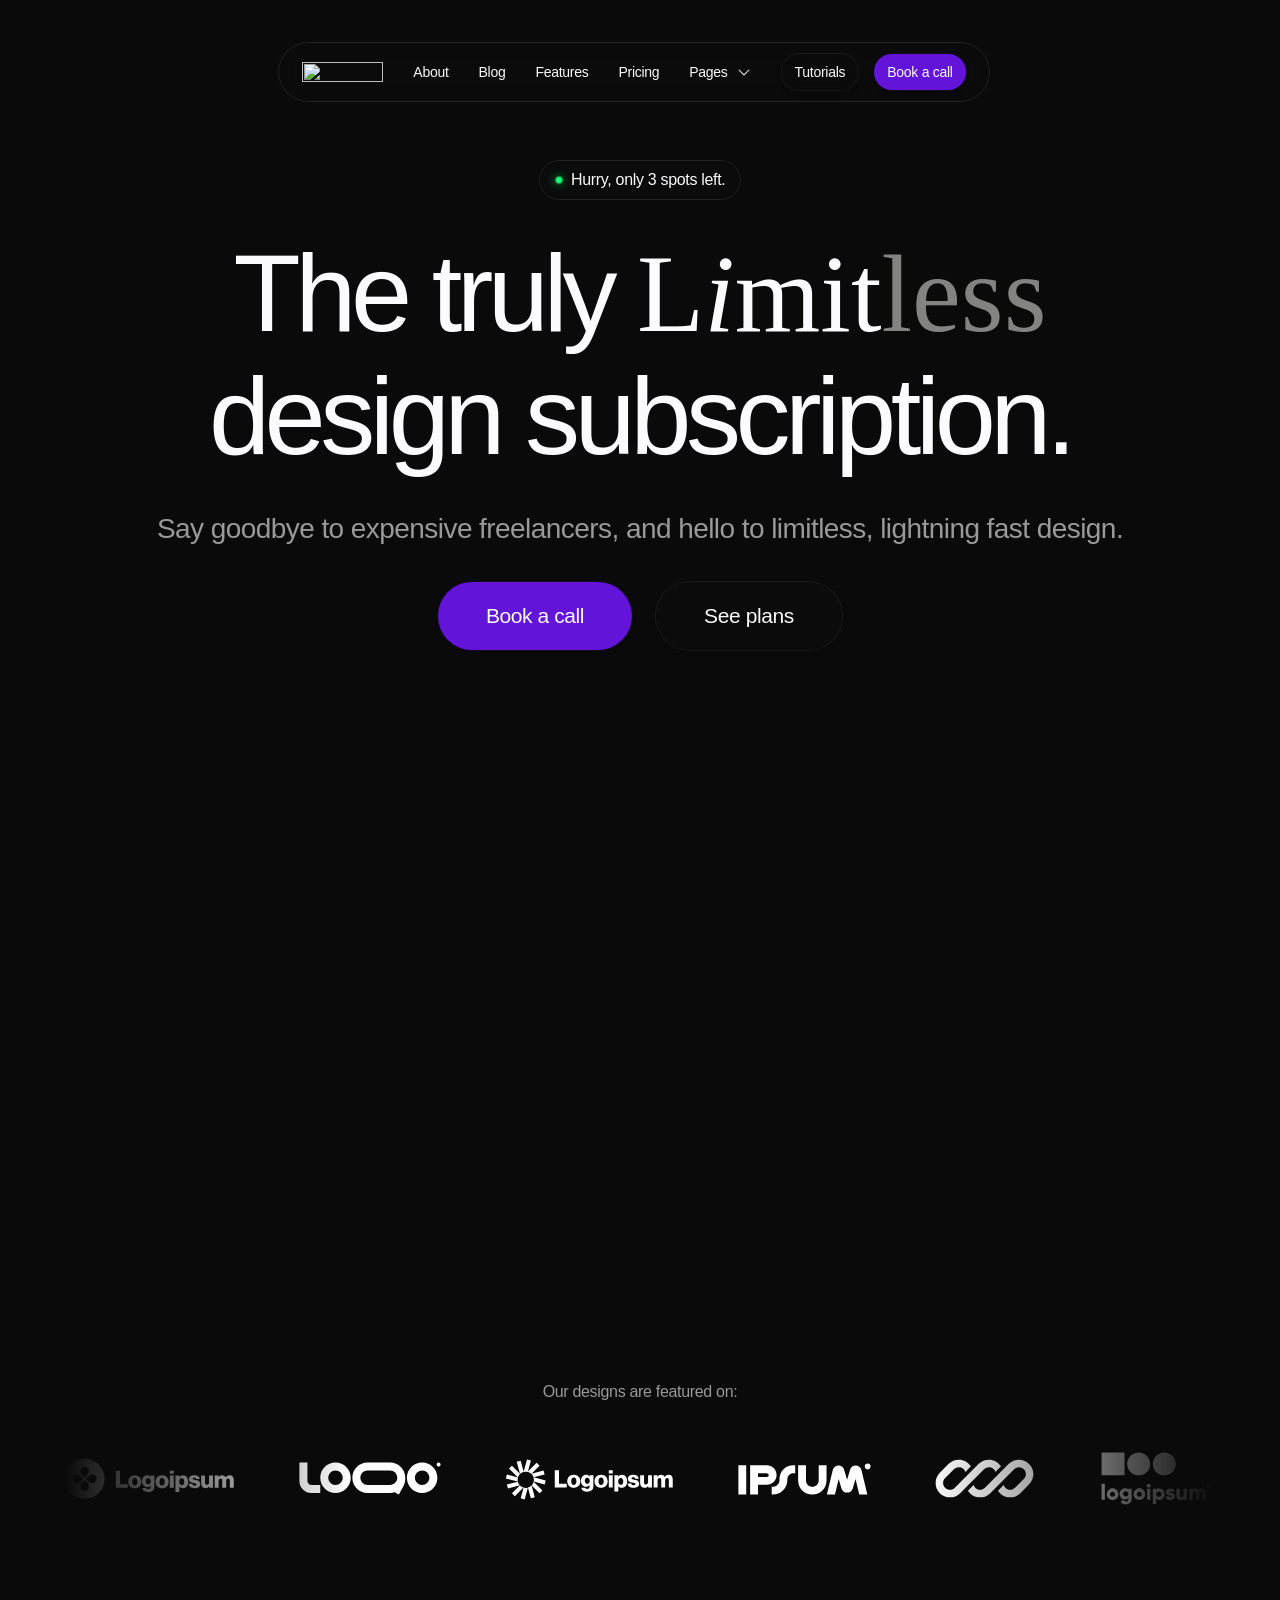
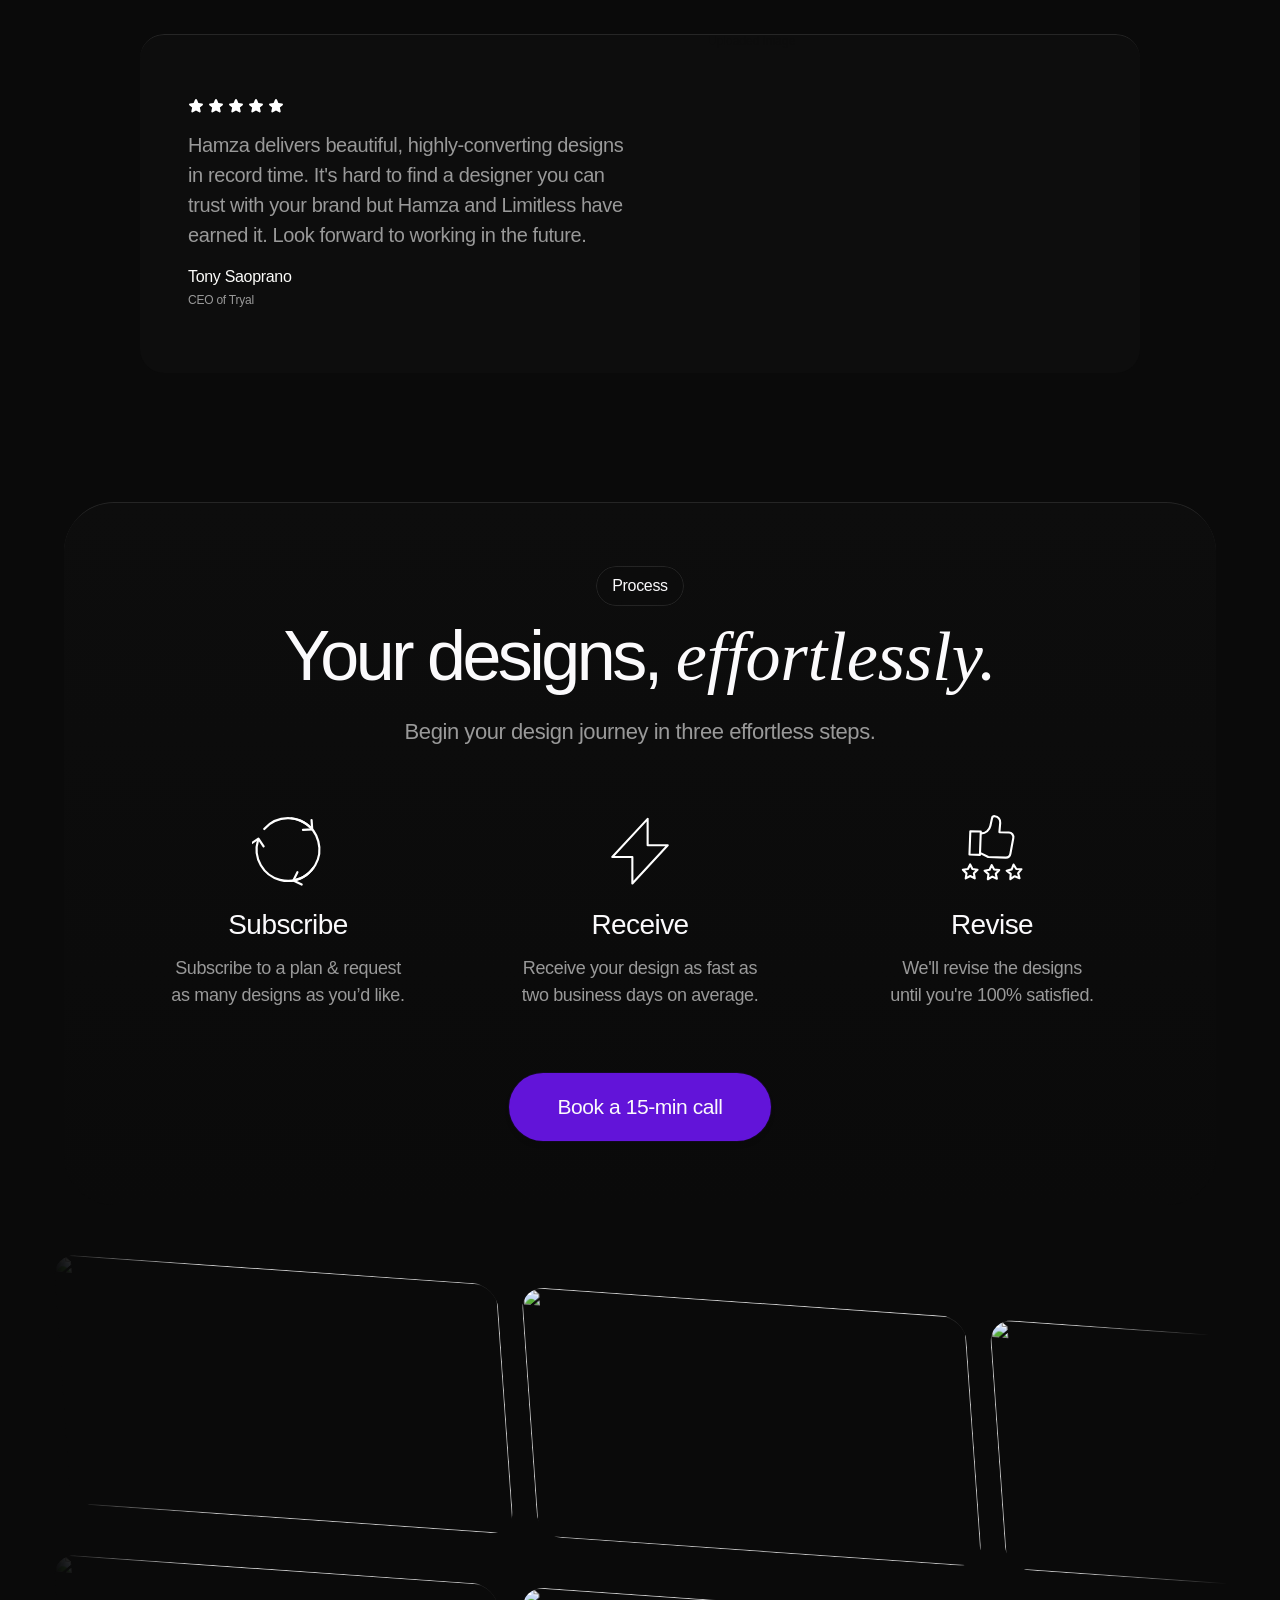
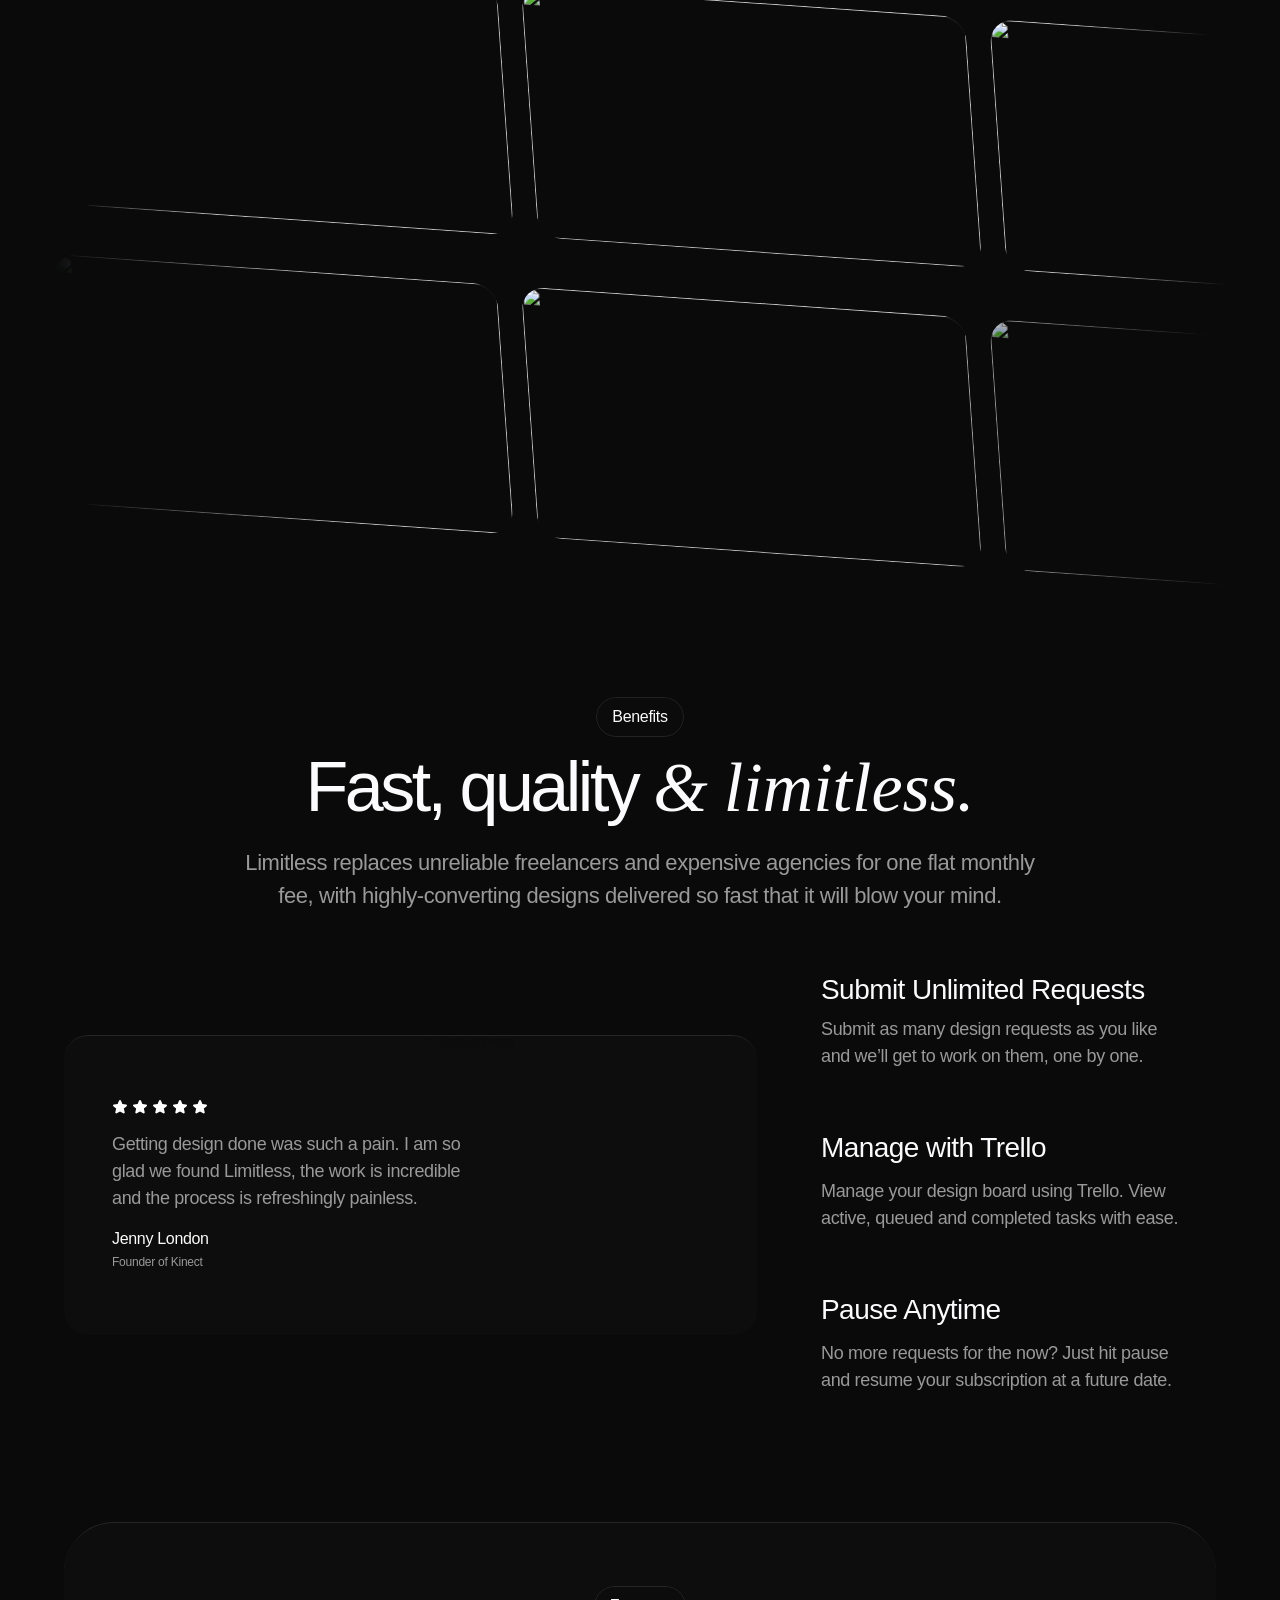
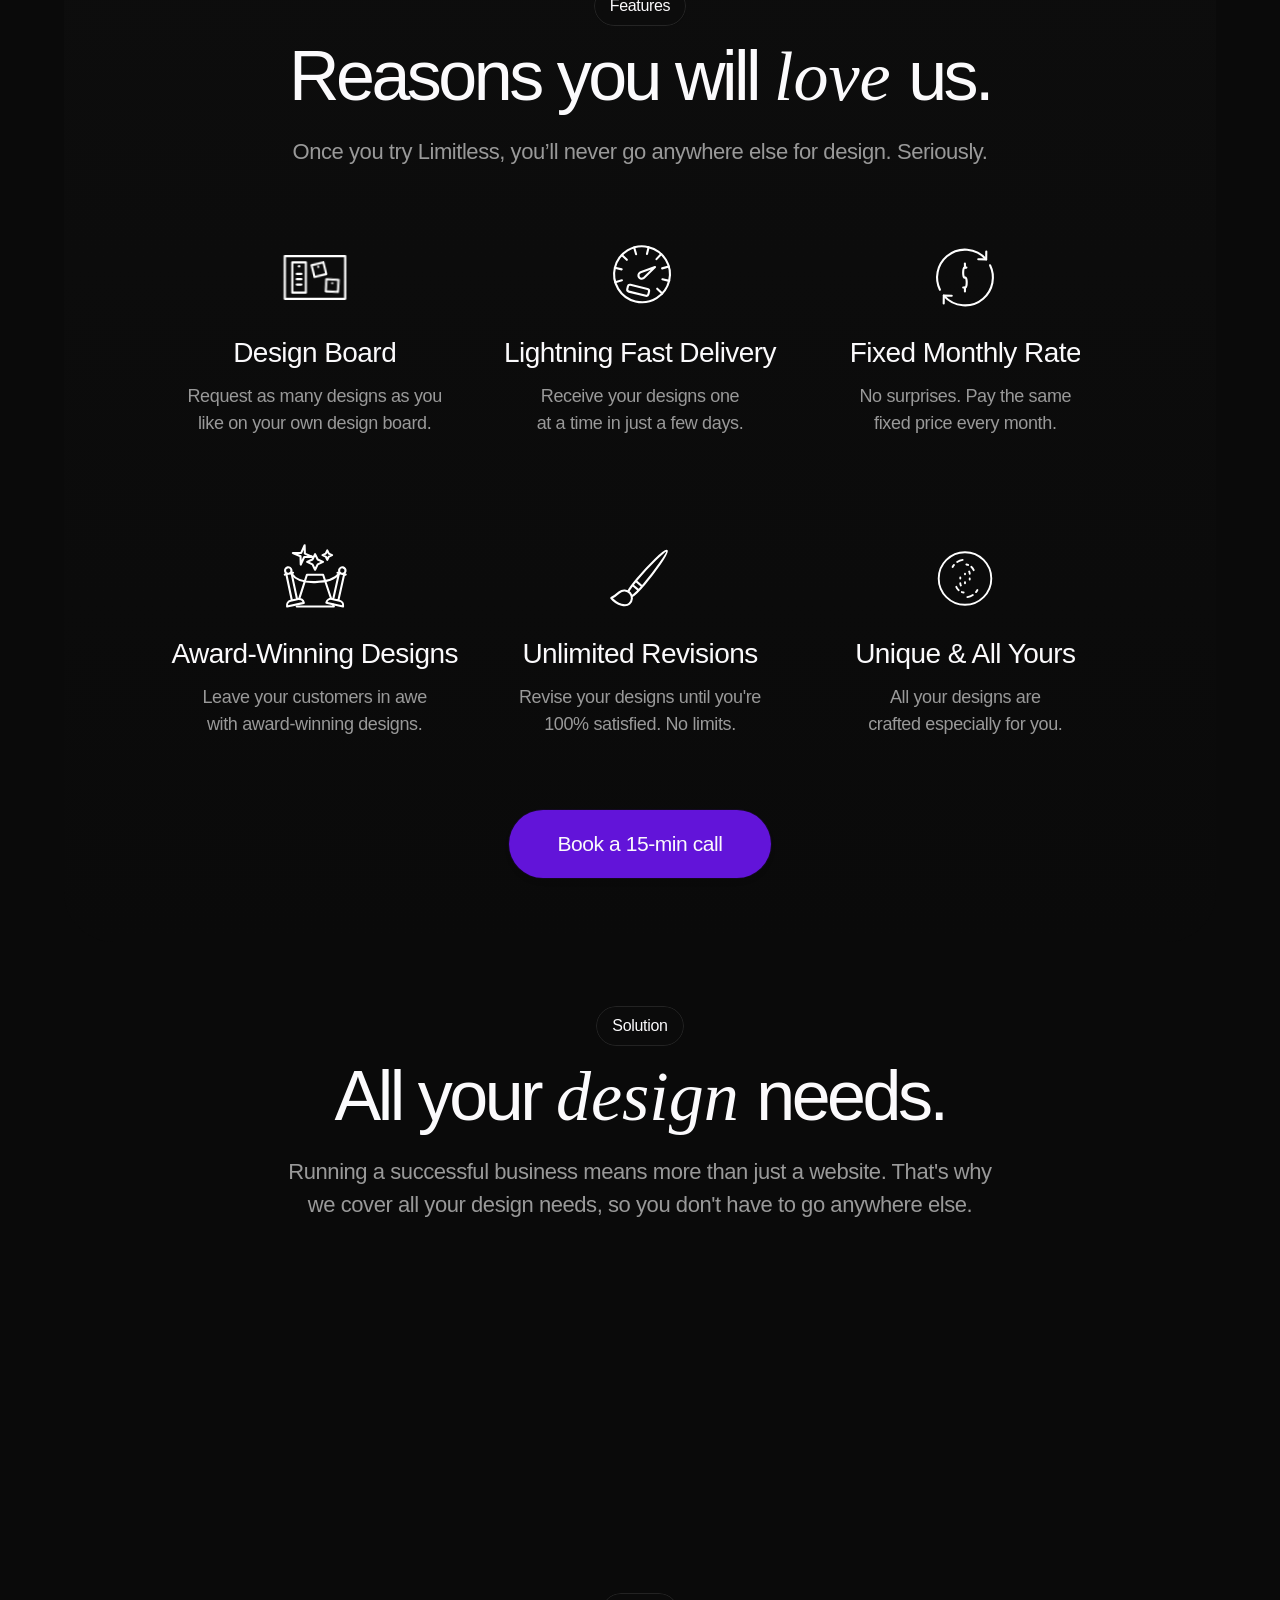
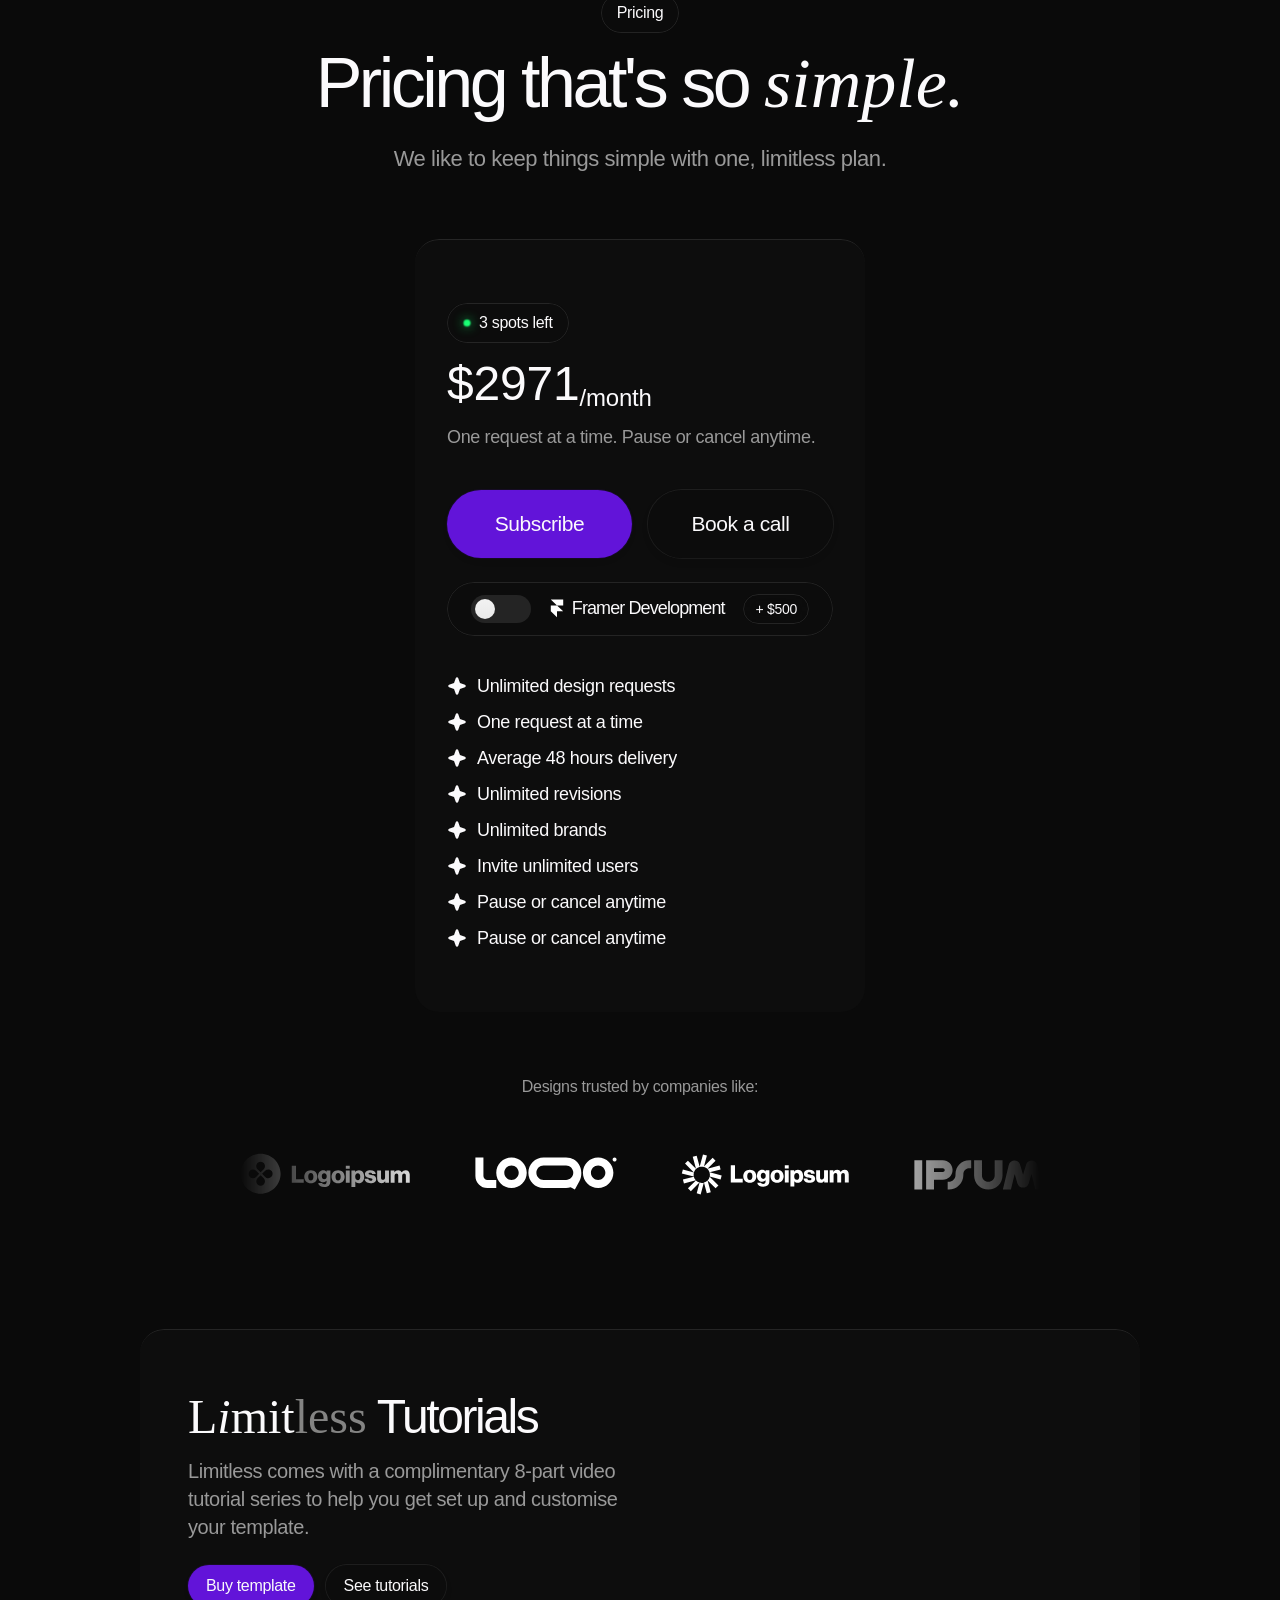
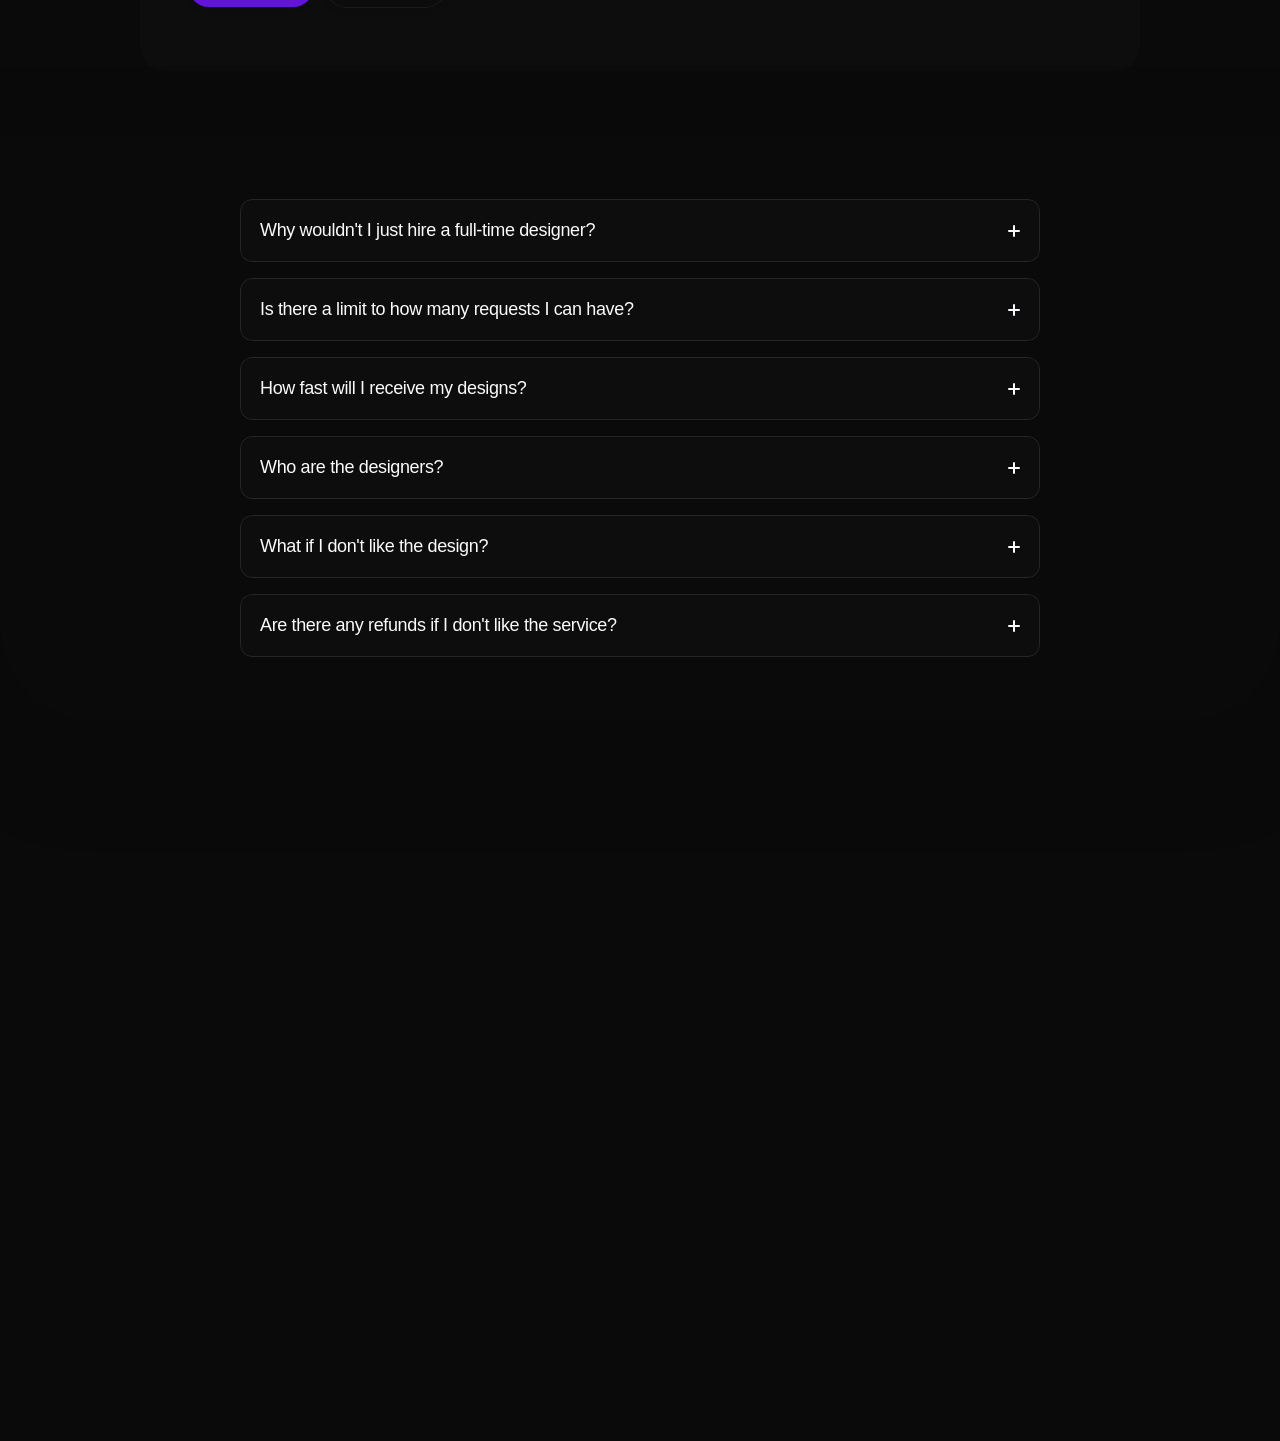
==== website-export/index.html @ 0feccca8 "Add files via upload" ====
<!DOCTYPE html><html lang="en" class="lenis lenis-smooth"><head>
	<meta charset="utf-8">
	
	
	
	<!-- Start of headStart -->
    
    <!-- End of headStart -->
	<meta name="viewport" content="width=device-width">
	<meta name="generator" content="Framer e999480">
	<title>Limitless - Framer Website Template for Agencies</title>
    <meta name="description" content="The Limitless template is perfect for digital marketing agencies and freelancers who want a clean, immersive, and eye-catching website that will convert visitors into leads and clients.">
    <meta name="framer-search-index" content="https://framerusercontent.com/sites/24rWmoLACJZylcA6WXKSKS/searchIndex-WU6wCUag4esI.json">
    <meta name="framer-html-plugin" content="disable">
    <link href="https://framerusercontent.com/images/AAwSuugmMv3rKrLmZa3T2tvUDVI.png" rel="icon" media="(prefers-color-scheme: light)">
    <link href="https://framerusercontent.com/images/AAwSuugmMv3rKrLmZa3T2tvUDVI.png" rel="icon" media="(prefers-color-scheme: dark)">
    <!-- Open Graph / Facebook -->
    <meta property="og:type" content="website">
    <meta property="og:title" content="Limitless - Framer Website Template for Agencies">
    <meta property="og:description" content="The Limitless template is perfect for digital marketing agencies and freelancers who want a clean, immersive, and eye-catching website that will convert visitors into leads and clients.">
    <meta property="og:image" content="https://framerusercontent.com/images/zp360aBeLFCROVHFQUn7Psrk4.jpg">
    <!-- Twitter -->
    <meta name="twitter:card" content="summary_large_image">
    <meta name="twitter:title" content="Limitless - Framer Website Template for Agencies">
    <meta name="twitter:description" content="The Limitless template is perfect for digital marketing agencies and freelancers who want a clean, immersive, and eye-catching website that will convert visitors into leads and clients.">
    <meta name="twitter:image" content="https://framerusercontent.com/images/zp360aBeLFCROVHFQUn7Psrk4.jpg">
	
	<style data-framer-font-css="">/* latin-ext */
@font-face {
  font-family: 'Instrument Serif';
  font-style: italic;
  font-weight: 400;
  font-display: swap;
  src: url('https://fonts.gstatic.com/s/instrumentserif/v5/jizHRFtNs2ka5fXjeivQ4LroWlx-6zAjgn7MsNo.woff2') format('woff2');
  unicode-range: U+0100-02BA, U+02BD-02C5, U+02C7-02CC, U+02CE-02D7, U+02DD-02FF, U+0304, U+0308, U+0329, U+1D00-1DBF, U+1E00-1E9F, U+1EF2-1EFF, U+2020, U+20A0-20AB, U+20AD-20C0, U+2113, U+2C60-2C7F, U+A720-A7FF;
}
/* latin */
@font-face {
  font-family: 'Instrument Serif';
  font-style: italic;
  font-weight: 400;
  font-display: swap;
  src: url('https://fonts.gstatic.com/s/instrumentserif/v5/jizHRFtNs2ka5fXjeivQ4LroWlx-6zAjjH7M.woff2') format('woff2');
  unicode-range: U+0000-00FF, U+0131, U+0152-0153, U+02BB-02BC, U+02C6, U+02DA, U+02DC, U+0304, U+0308, U+0329, U+2000-206F, U+20AC, U+2122, U+2191, U+2193, U+2212, U+2215, U+FEFF, U+FFFD;
}
/* latin-ext */
@font-face {
  font-family: 'Instrument Serif';
  font-style: normal;
  font-weight: 400;
  font-display: swap;
  src: url('https://fonts.gstatic.com/s/instrumentserif/v5/jizBRFtNs2ka5fXjeivQ4LroWlx-6zsTjmbI.woff2') format('woff2');
  unicode-range: U+0100-02BA, U+02BD-02C5, U+02C7-02CC, U+02CE-02D7, U+02DD-02FF, U+0304, U+0308, U+0329, U+1D00-1DBF, U+1E00-1E9F, U+1EF2-1EFF, U+2020, U+20A0-20AB, U+20AD-20C0, U+2113, U+2C60-2C7F, U+A720-A7FF;
}
/* latin */
@font-face {
  font-family: 'Instrument Serif';
  font-style: normal;
  font-weight: 400;
  font-display: swap;
  src: url('https://fonts.gstatic.com/s/instrumentserif/v5/jizBRFtNs2ka5fXjeivQ4LroWlx-6zUTjg.woff2') format('woff2');
  unicode-range: U+0000-00FF, U+0131, U+0152-0153, U+02BB-02BC, U+02C6, U+02DA, U+02DC, U+0304, U+0308, U+0329, U+2000-206F, U+20AC, U+2122, U+2191, U+2193, U+2212, U+2215, U+FEFF, U+FFFD;
}

@font-face { font-family: "Inter"; src: url("https://framerusercontent.com/assets/5vvr9Vy74if2I6bQbJvbw7SY1pQ.woff2"); font-display: swap; font-style: normal; font-weight: 400; unicode-range: U+0460-052F, U+1C80-1C88, U+20B4, U+2DE0-2DFF, U+A640-A69F, U+FE2E-FE2F }
@font-face { font-family: "Inter"; src: url("https://framerusercontent.com/assets/EOr0mi4hNtlgWNn9if640EZzXCo.woff2"); font-display: swap; font-style: normal; font-weight: 400; unicode-range: U+0301, U+0400-045F, U+0490-0491, U+04B0-04B1, U+2116 }
@font-face { font-family: "Inter"; src: url("https://framerusercontent.com/assets/Y9k9QrlZAqio88Klkmbd8VoMQc.woff2"); font-display: swap; font-style: normal; font-weight: 400; unicode-range: U+1F00-1FFF }
@font-face { font-family: "Inter"; src: url("https://framerusercontent.com/assets/OYrD2tBIBPvoJXiIHnLoOXnY9M.woff2"); font-display: swap; font-style: normal; font-weight: 400; unicode-range: U+0370-03FF }
@font-face { font-family: "Inter"; src: url("https://framerusercontent.com/assets/JeYwfuaPfZHQhEG8U5gtPDZ7WQ.woff2"); font-display: swap; font-style: normal; font-weight: 400; unicode-range: U+0100-024F, U+0259, U+1E00-1EFF, U+2020, U+20A0-20AB, U+20AD-20CF, U+2113, U+2C60-2C7F, U+A720-A7FF }
@font-face { font-family: "Inter"; src: url("https://framerusercontent.com/assets/GrgcKwrN6d3Uz8EwcLHZxwEfC4.woff2"); font-display: swap; font-style: normal; font-weight: 400; unicode-range: U+0000-00FF, U+0131, U+0152-0153, U+02BB-02BC, U+02C6, U+02DA, U+02DC, U+2000-206F, U+2070, U+2074-207E, U+2080-208E, U+20AC, U+2122, U+2191, U+2193, U+2212, U+2215, U+FEFF, U+FFFD }
@font-face { font-family: "Inter"; src: url("https://framerusercontent.com/assets/b6Y37FthZeALduNqHicBT6FutY.woff2"); font-display: swap; font-style: normal; font-weight: 400; unicode-range: U+0102-0103, U+0110-0111, U+0128-0129, U+0168-0169, U+01A0-01A1, U+01AF-01B0, U+1EA0-1EF9, U+20AB }
@font-face { font-family: "Inter"; src: url("https://framerusercontent.com/assets/vQyevYAyHtARFwPqUzQGpnDs.woff2"); font-display: swap; font-style: normal; font-weight: 400; unicode-range: U+0000-00FF, U+0131, U+0152-0153, U+02BB-02BC, U+02C6, U+02DA, U+02DC, U+2000-206F, U+2074, U+20AC, U+2122, U+2191, U+2193, U+2212, U+2215, U+FEFF, U+FFFD }
@font-face { font-family: "Satoshi"; src: url("https://framerusercontent.com/third-party-assets/fontshare/wf/P2LQKHE6KA6ZP4AAGN72KDWMHH6ZH3TA/ZC32TK2P7FPS5GFTL46EU6KQJA24ZYDB/7AHDUZ4A7LFLVFUIFSARGIWCRQJHISQP.woff2"); font-display: swap; font-style: normal; font-weight: 500 }
@font-face { font-family: "Satoshi"; src: url("https://framerusercontent.com/third-party-assets/fontshare/wf/TTX2Z3BF3P6Y5BQT3IV2VNOK6FL22KUT/7QYRJOI3JIMYHGY6CH7SOIFRQLZOLNJ6/KFIAZD4RUMEZIYV6FQ3T3GP5PDBDB6JY.woff2"); font-display: swap; font-style: normal; font-weight: 400 }
@font-face { font-family: "Satoshi"; src: url("https://framerusercontent.com/third-party-assets/fontshare/wf/LAFFD4SDUCDVQEXFPDC7C53EQ4ZELWQI/PXCT3G6LO6ICM5I3NTYENYPWJAECAWDD/GHM6WVH6MILNYOOCXHXB5GTSGNTMGXZR.woff2"); font-display: swap; font-style: normal; font-weight: 700 }
@font-face { font-family: "Satoshi"; src: url("https://framerusercontent.com/third-party-assets/fontshare/wf/CDEBEFT2R7XKNGXSBBLZGMY4MMHZG75P/HEVKDGQCYDZ7Z6CDVR2ZQGBCTUD6ZARH/BKWEE3VKGTFABE37K2DTH625VUSN2N35.woff2"); font-display: swap; font-style: italic; font-weight: 700 }
@font-face { font-family: "Satoshi"; src: url("https://framerusercontent.com/third-party-assets/fontshare/wf/NID3I7RITWZSKXRCJGOCMP5NOADJK6IG/2HLHGD7OBTWCOHW64YXOE5KFXHU4KJHM/ZHME2QIRFR7UPJ47NLY27RCAFY44CKZJ.woff2"); font-display: swap; font-style: italic; font-weight: 500 }
@font-face { font-family: "Instrument Serif Placeholder"; src: local("Times New Roman"); ascent-override: 117.87%; descent-override: 36.91%; line-gap-override: 0.00%; size-adjust: 83.99% }
@font-face { font-family: "Inter Placeholder"; src: local("Arial"); ascent-override: 89.79%; descent-override: 22.36%; line-gap-override: 0.00%; size-adjust: 107.89% }
@font-face { font-family: "Satoshi Placeholder"; src: local("Arial"); ascent-override: 102.23%; descent-override: 24.29%; line-gap-override: 10.12%; size-adjust: 98.80% }</style>
	<link href="https://fonts.gstatic.com/" rel="preconnect" crossorigin="">
	<meta name="robots" content="max-image-preview:large"><link rel="canonical" href="https://tiny-office-210914.framer.app/"><meta property="og:url" content="https://tiny-office-210914.framer.app/"><style data-framer-css-ssr-minified="" data-framer-components="framer-lib-cursors-host framer-ZteLy PropertyOverrides framer-ClzOj framer-76a1N framer-lib-combinedCSSRules framer-jSj99 framer-Vbrwc framer-Dsv4X framer-MGf7c framer-mtC5S framer-XfSqU framer-TwUfM framer-YfK5P framer-MurZf framer-Hj42z">html,body,#main{box-sizing:border-box;margin:0;padding:0}:root{-webkit-font-smoothing:antialiased;-moz-osx-font-smoothing:grayscale}*{box-sizing:border-box;-webkit-font-smoothing:inherit}h1,h2,h3,h4,h5,h6,p,figure{margin:0}body,input,textarea,select,button{font-family:sans-serif;font-size:12px}body{--token-a0b108d1-905f-48b6-9b39-89b275654751:#fbfafc;--token-af401efc-9628-428f-bfa1-a5e362ba0ec5:#999;--token-6b2be53b-6817-448e-b133-cd93fd6651c5:#0a0a0a;--token-cddd8839-50cd-4074-8da8-8850d0d377b4:#ffffff1a;--token-0412433a-5882-4fae-9632-beb8eb5b7b5b:#0d0d0d;--token-181c343f-eac3-43c0-b453-adf6d1c0605d:#6214d9;--token-54774cac-183c-45df-a96f-ed3a6b3baaa9:#1aff75;--token-f8dc39cc-9b31-4d20-8063-4556a3d8afa9:#fff;--token-2007957d-a074-4c0c-8a33-8d85ed1ba0fd:#000;--token-cd4b28e8-0a42-4b18-88ca-07b7a717f0f8:#0000001f}@supports (z-index:calc(infinity)){#__framer-badge-container{--infinity:infinity}}#__framer-badge-container{pointer-events:none;width:100%;z-index:calc(var(--infinity,2147480000));justify-content:flex-end;padding:20px;display:flex;position:fixed;bottom:0}@supports (background:-webkit-named-image(i)) and (not (grid-template-rows:subgrid)){body{--framer-will-change-override:transform}}@supports (background:-webkit-named-image(i)) and (not (position-area:top right)){body{--framer-will-change-filter-override:filter}}[data-framer-component-type=Text] div div span,[data-framer-component-type=Text] a div span,[data-framer-component-type=Text] span span span,[data-framer-component-type=Text] p span span,[data-framer-component-type=Text] h1 span span,[data-framer-component-type=Text] h2 span span,[data-framer-component-type=Text] h3 span span,[data-framer-component-type=Text] h4 span span,[data-framer-component-type=Text] h5 span span,[data-framer-component-type=Text] h6 span span,[data-framer-component-type=Text] a{font-family:var(--font-family);font-style:var(--font-style);font-weight:min(calc(var(--framer-font-weight-increase,0) + var(--font-weight,400)),900);color:var(--text-color);letter-spacing:var(--letter-spacing);font-size:var(--font-size);text-transform:var(--text-transform);--text-decoration:var(--framer-text-decoration-style,solid)var(--framer-text-decoration,none)var(--framer-text-decoration-color,currentcolor)var(--framer-text-decoration-thickness,auto);--text-decoration-skip-ink:var(--framer-text-decoration-skip-ink);--text-underline-offset:var(--framer-text-decoration-offset);line-height:var(--line-height);--font-family:var(--framer-font-family);--font-style:var(--framer-font-style);--font-weight:var(--framer-font-weight);--text-color:var(--framer-text-color);--letter-spacing:var(--framer-letter-spacing);--font-size:var(--framer-font-size);--text-transform:var(--framer-text-transform);--line-height:var(--framer-line-height)}@supports not (color:color(display-p3 1 1 1)){p.framer-text,div.framer-text,h1.framer-text,h2.framer-text,h3.framer-text,h4.framer-text,h5.framer-text,h6.framer-text,li.framer-text,ol.framer-text,ul.framer-text,span.framer-text:not([data-text-fill]){color:var(--framer-blockquote-text-color-rgb,var(--framer-blockquote-text-color,var(--framer-text-color-rgb,var(--framer-text-color,#000))));-webkit-text-stroke-color:var(--framer-text-stroke-color-rgb,var(--framer-text-stroke-color,initial))}mark.framer-text{background-color:var(--framer-blockquote-text-background-color-rgb,var(--framer-blockquote-text-background-color,var(--framer-text-background-color-rgb,var(--framer-text-background-color,initial))))}}@supports not (color:color(display-p3 1 1 1)){code.framer-text,code.framer-text span.framer-text:not([data-text-fill]){color:var(--framer-blockquote-text-color-rgb,var(--framer-blockquote-text-color,var(--framer-code-text-color-rgb,var(--framer-code-text-color,var(--framer-text-color-rgb,var(--framer-text-color,#000))))))}}@supports not (color:color(display-p3 1 1 1)){a.framer-text,span.framer-text[data-nested-link]{color:var(--framer-blockquote-text-color-rgb,var(--framer-blockquote-text-color,var(--framer-link-text-color-rgb,var(--framer-link-text-color,var(--framer-text-color-rgb,var(--framer-text-color,#000))))));background-color:var(--framer-link-text-background-color-rgb,var(--framer-link-text-background-color,initial));-webkit-text-decoration-color:var(--framer-link-text-decoration-color-rgb,var(--framer-link-text-decoration-color,var(--framer-text-decoration-color-rgb,var(--framer-text-decoration-color,currentcolor))));text-decoration-color:var(--framer-link-text-decoration-color-rgb,var(--framer-link-text-decoration-color,var(--framer-text-decoration-color-rgb,var(--framer-text-decoration-color,currentcolor))))}}@supports not (color:color(display-p3 1 1 1)){code.framer-text a.framer-text,code.framer-text a.framer-text span.framer-text:not([data-text-fill]),code.framer-text span.framer-text[data-nested-link],code.framer-text span.framer-text[data-nested-link] span.framer-text:not([data-text-fill]){color:var(--framer-blockquote-text-color-rgb,var(--framer-blockquote-text-color,var(--framer-link-text-color-rgb,var(--framer-link-text-color,var(--framer-code-text-color-rgb,var(--framer-code-text-color,var(--framer-text-color-rgb,var(--framer-text-color,#000))))))))}}@supports not (color:color(display-p3 1 1 1)){a.framer-text:hover,span.framer-text[data-nested-link]:hover{color:var(--framer-link-hover-text-color-rgb,var(--framer-link-hover-text-color,var(--framer-blockquote-text-color-rgb,var(--framer-blockquote-text-color,var(--framer-link-text-color-rgb,var(--framer-link-text-color,var(--framer-text-color-rgb,var(--framer-text-color,#000))))))));background-color:var(--framer-link-hover-text-background-color-rgb,var(--framer-link-hover-text-background-color,var(--framer-link-text-background-color-rgb,var(--framer-link-text-background-color,var(--framer-text-background-color-rgb,var(--framer-text-background-color,initial))))));-webkit-text-decoration-color:var(--framer-link-hover-text-decoration-color-rgb,var(--framer-link-hover-text-decoration-color,var(--framer-link-text-decoration-color-rgb,var(--framer-link-text-decoration-color,var(--framer-text-decoration-color-rgb,var(--framer-text-decoration-color,currentcolor))))));text-decoration-color:var(--framer-link-hover-text-decoration-color-rgb,var(--framer-link-hover-text-decoration-color,var(--framer-link-text-decoration-color-rgb,var(--framer-link-text-decoration-color,var(--framer-text-decoration-color-rgb,var(--framer-text-decoration-color,currentcolor))))))}}@supports not (color:color(display-p3 1 1 1)){code.framer-text a.framer-text:hover,code.framer-text span.framer-text[data-nested-link]:hover{color:var(--framer-link-hover-text-color-rgb,var(--framer-link-hover-text-color,var(--framer-blockquote-text-color-rgb,var(--framer-blockquote-text-color,var(--framer-link-text-color-rgb,var(--framer-link-text-color,var(--framer-code-text-color-rgb,var(--framer-code-text-color,var(--framer-text-color-rgb,var(--framer-text-color,#000))))))))))}}@supports not (color:color(display-p3 1 1 1)){a.framer-text[data-framer-page-link-current],span.framer-text[data-framer-page-link-current]{color:var(--framer-link-current-text-color-rgb,var(--framer-link-current-text-color,var(--framer-link-text-color-rgb,var(--framer-link-text-color,var(--framer-text-color-rgb,var(--framer-text-color,#000))))));background-color:var(--framer-link-current-text-background-color-rgb,var(--framer-link-current-text-background-color,var(--framer-link-text-background-color-rgb,var(--framer-link-text-background-color,var(--framer-text-background-color-rgb,var(--framer-text-background-color,initial))))));-webkit-text-decoration-color:var(--framer-link-current-text-decoration-color-rgb,var(--framer-link-current-text-decoration-color,var(--framer-link-text-decoration-color-rgb,var(--framer-link-text-decoration-color,var(--framer-text-decoration-color-rgb,var(--framer-text-decoration-color,currentcolor))))));text-decoration-color:var(--framer-link-current-text-decoration-color-rgb,var(--framer-link-current-text-decoration-color,var(--framer-link-text-decoration-color-rgb,var(--framer-link-text-decoration-color,var(--framer-text-decoration-color-rgb,var(--framer-text-decoration-color,currentcolor))))))}}@supports not (color:color(display-p3 1 1 1)){code.framer-text a.framer-text[data-framer-page-link-current],code.framer-text a.framer-text[data-framer-page-link-current] span.framer-text:not([data-text-fill]),code.framer-text span.framer-text[data-framer-page-link-current],code.framer-text span.framer-text[data-framer-page-link-current] span.framer-text:not([data-text-fill]){color:var(--framer-link-current-text-color-rgb,var(--framer-link-current-text-color,var(--framer-link-text-color-rgb,var(--framer-link-text-color,var(--framer-code-text-color-rgb,var(--framer-code-text-color,var(--framer-text-color-rgb,var(--framer-text-color,#000))))))));background-color:var(--framer-link-current-text-background-color-rgb,var(--framer-link-current-text-background-color,var(--framer-link-text-background-color-rgb,var(--framer-link-text-background-color,var(--framer-text-background-color-rgb,var(--framer-text-background-color,initial))))))}}@supports not (color:color(display-p3 1 1 1)){a.framer-text[data-framer-page-link-current]:hover,span.framer-text[data-framer-page-link-current]:hover{color:var(--framer-link-hover-text-color-rgb,var(--framer-link-hover-text-color,var(--framer-link-current-text-color-rgb,var(--framer-link-current-text-color,var(--framer-link-text-color-rgb,var(--framer-link-text-color,var(--framer-code-text-color-rgb,var(--framer-code-text-color,var(--framer-text-color-rgb,var(--framer-text-color,#000))))))))));background-color:var(--framer-link-hover-text-background-color-rgb,var(--framer-link-hover-text-background-color,var(--framer-link-current-text-background-color-rgb,var(--framer-link-current-text-background-color,var(--framer-link-text-background-color-rgb,var(--framer-link-text-background-color,initial))))));-webkit-text-decoration-color:var(--framer-link-hover-text-decoration-color-rgb,var(--framer-link-hover-text-decoration-color,var(--framer-link-current-text-decoration-color-rgb,var(--framer-link-current-text-decoration-color,var(--framer-link-text-decoration-color-rgb,var(--framer-link-text-decoration-color,var(--framer-text-decoration-color-rgb,var(--framer-text-decoration-color,currentcolor))))))));text-decoration-color:var(--framer-link-hover-text-decoration-color-rgb,var(--framer-link-hover-text-decoration-color,var(--framer-link-current-text-decoration-color-rgb,var(--framer-link-current-text-decoration-color,var(--framer-link-text-decoration-color-rgb,var(--framer-link-text-decoration-color,var(--framer-text-decoration-color-rgb,var(--framer-text-decoration-color,currentcolor))))))))}}@supports not (color:color(display-p3 1 1 1)){code.framer-text a.framer-text[data-framer-page-link-current]:hover,code.framer-text a.framer-text[data-framer-page-link-current]:hover span.framer-text:not([data-text-fill]),code.framer-text span.framer-text[data-framer-page-link-current]:hover,code.framer-text span.framer-text[data-framer-page-link-current]:hover span.framer-text:not([data-text-fill]){color:var(--framer-link-hover-text-color-rgb,var(--framer-link-hover-text-color,var(--framer-link-current-text-color-rgb,var(--framer-link-current-text-color,var(--framer-link-text-color-rgb,var(--framer-link-text-color,var(--framer-code-text-color-rgb,var(--framer-code-text-color,var(--framer-text-color-rgb,var(--framer-text-color,#000))))))))));background-color:var(--framer-link-hover-text-background-color-rgb,var(--framer-link-hover-text-background-color,var(--framer-link-current-text-background-color-rgb,var(--framer-link-current-text-background-color,var(--framer-link-text-background-color-rgb,var(--framer-link-text-background-color,initial))))))}}@supports not (aspect-ratio:1){.framer-text-module:not([data-width=fit])[style*=aspect-ratio]{position:relative!important}.framer-text-module:not([data-width=fit])[style*=aspect-ratio]:before{content:"";padding-bottom:calc(100%/calc(var(--aspect-ratio)));display:block}.framer-text-module[data-width=fill]>:first-child,.framer-text-module[data-width=fill]>.ssr-variant>:first-child,.framer-text-module:not([data-width=fit])[style*=aspect-ratio]>:first-child,.framer-text-module:not([data-width=fit])[style*=aspect-ratio]>.ssr-variant>:first-child{position:absolute;top:0;left:0;height:100%!important}}@supports not (overflow:clip){:root{--overflow-clip-fallback:hidden}}@supports (background:-webkit-named-image(i)) and (not (contain-intrinsic-size:inherit)){div.framer-text,p.framer-text,h1.framer-text,h2.framer-text,h3.framer-text,h4.framer-text,h5.framer-text,h6.framer-text,ol.framer-text,ul.framer-text,li.framer-text,blockquote.framer-text,.framer-text.framer-image{display:var(--text-truncation-display-inline-for-safari-16,revert)}div.framer-text:after,p.framer-text:after,h1.framer-text:after,h2.framer-text:after,h3.framer-text:after,h4.framer-text:after,h5.framer-text:after,h6.framer-text:after,ol.framer-text:after,ul.framer-text:after,li.framer-text:after,blockquote.framer-text:after,.framer-text.framer-image:after{content:var(--text-truncation-line-break-for-safari-16);white-space:pre}.framer-text.framer-text-module,.framer-text.framer-table-wrapper{display:var(--text-truncation-display-none-for-safari-16,revert)}p.framer-text[data-text-fill]{display:var(--text-truncation-display-inline-for-safari-16,inline-block)}}@supports (corner-shape:superellipse(2)){:root{--one-if-corner-shape-supported:1}}@supports (aspect-ratio:1){body{--framer-aspect-ratio-supported:auto}}.framer-ZteLy.framer-lux5qc,.framer-ZteLy .framer-lux5qc{display:block}.framer-ZteLy.framer-72rtr7{background-color:#0a0a0a;flex-flow:column;place-content:center flex-start;align-items:center;gap:0;width:1200px;height:min-content;padding:0;display:flex;position:relative;overflow:hidden}.framer-ZteLy .framer-oiko23-container{will-change:var(--framer-will-change-effect-override,transform);z-index:10;flex:none;width:100%;height:auto;position:fixed;top:18px;left:-6px}.framer-ZteLy .framer-1oyybpj-container{z-index:1;flex:none;height:80vh;position:fixed;bottom:0;left:0;right:0}.framer-ZteLy .framer-d4k7jm{pointer-events:none;z-index:2;flex-flow:column;flex:none;place-content:center;align-items:center;gap:0;width:100%;height:min-content;padding:0;display:flex;position:relative;overflow:hidden}.framer-ZteLy .framer-vi1zhz{background-color:var(--token-6b2be53b-6817-448e-b133-cd93fd6651c5,#0a0a0a);pointer-events:auto;flex-flow:row;flex:none;place-content:center;align-items:center;gap:0;width:100%;height:min-content;padding:160px 64px 64px;display:flex;position:relative;overflow:visible}.framer-ZteLy .framer-he1c7i{flex-flow:column;flex:1 0 0;place-content:center;align-items:center;gap:32px;width:1px;max-width:1200px;height:min-content;padding:0;display:flex;position:relative;overflow:visible}.framer-ZteLy .framer-1dyvgcl{z-index:1;flex:none;width:326px;height:8px;position:absolute;top:100px;left:calc(49.9067% - 163px);overflow:hidden}.framer-ZteLy .framer-pz5jso-container{will-change:var(--framer-will-change-effect-override,transform);flex:none;width:auto;height:auto;position:relative}.framer-ZteLy .framer-qy4pf0{--framer-link-text-color:#09f;--framer-link-text-decoration:underline;white-space:pre-wrap;will-change:var(--framer-will-change-effect-override,transform);word-break:break-word;word-wrap:break-word;flex:none;width:100%;max-width:952px;height:auto;position:relative}.framer-ZteLy .framer-nqkn6i{--framer-link-text-color:#09f;--framer-link-text-decoration:underline;white-space:pre-wrap;will-change:var(--framer-will-change-effect-override,transform);word-break:break-word;word-wrap:break-word;flex:none;width:100%;height:auto;position:relative}.framer-ZteLy .framer-1ffmjq9{will-change:var(--framer-will-change-effect-override,transform);flex-flow:row;flex:none;place-content:center;align-items:center;gap:24px;width:min-content;height:min-content;padding:0;display:flex;position:relative;overflow:visible}.framer-ZteLy .framer-1dssxbw-container,.framer-ZteLy .framer-udco55-container,.framer-ZteLy .framer-1p1o7u0-container,.framer-ZteLy .framer-11yoqds-container,.framer-ZteLy .framer-1dj5i62-container,.framer-ZteLy .framer-l0qgoq-container,.framer-ZteLy .framer-2eifwt-container,.framer-ZteLy .framer-1lzdi56-container,.framer-ZteLy .framer-gdbjw3-container,.framer-ZteLy .framer-1db4ifi-container,.framer-ZteLy .framer-g6phwy-container,.framer-ZteLy .framer-16ke0ja-container,.framer-ZteLy .framer-5iqsch-container{flex:none;width:auto;height:auto;position:relative}.framer-ZteLy .framer-iadp4w{background-color:var(--token-6b2be53b-6817-448e-b133-cd93fd6651c5,#0a0a0a);pointer-events:auto;z-index:3;flex-flow:column;flex:none;place-content:center;align-items:center;gap:10px;width:100%;height:min-content;padding:0 64px 64px;display:flex;position:relative;overflow:hidden}.framer-ZteLy .framer-dv3td6{will-change:var(--framer-will-change-effect-override,transform);border-radius:48px;flex:none;width:100%;height:603px;position:relative;overflow:hidden}.framer-ZteLy .framer-12v7cda-container{flex:none;width:100%;max-width:1200px;height:auto;position:absolute;top:50%;left:50%;transform:translate(-50%,-50%)}.framer-ZteLy .framer-9r87wk{flex-flow:row;flex:none;place-content:center;align-items:center;gap:10px;width:min-content;height:min-content;padding:0;display:flex;position:absolute;top:50%;left:50%;overflow:visible;transform:translate(-50%,-50%)}.framer-ZteLy .framer-160yt3v,.framer-ZteLy .framer-wmq440,.framer-ZteLy .framer-1nj4y79,.framer-ZteLy .framer-jx6b9d,.framer-ZteLy .framer-14sa1mc,.framer-ZteLy .framer-ke9zc3,.framer-ZteLy .framer-witu66,.framer-ZteLy .framer-o76hds,.framer-ZteLy .framer-m4ipo4,.framer-ZteLy .framer-fymvz7,.framer-ZteLy .framer-1udeps9,.framer-ZteLy .framer-1w5kgyc,.framer-ZteLy .framer-19qe4gt,.framer-ZteLy .framer-2tihfe,.framer-ZteLy .framer-u26itp,.framer-ZteLy .framer-m9bhgk{--framer-link-text-color:#09f;--framer-link-text-decoration:underline;white-space:pre;flex:none;width:auto;height:auto;position:relative}.framer-ZteLy .framer-3qyu93{background-color:var(--token-6b2be53b-6817-448e-b133-cd93fd6651c5,#0a0a0a);flex-flow:column;flex:none;place-content:center;align-items:center;gap:24px;width:100%;height:min-content;padding:0 64px 64px;display:flex;position:relative;overflow:hidden}.framer-ZteLy .framer-18ygovt{flex-flow:column;flex:none;place-content:center;align-items:center;gap:48px;width:100%;max-width:1200px;height:min-content;padding:0;scroll-margin-top:150px;display:flex;position:relative;overflow:visible}.framer-ZteLy .framer-11nwks7-container,.framer-ZteLy .framer-itfvcw-container{flex:none;width:100%;height:55px;position:relative}.framer-ZteLy .framer-1szypq7{width:171px;height:42px;position:relative}.framer-ZteLy .framer-p8h5wb{width:142px;height:33px;position:relative}.framer-ZteLy .framer-1f7gom9{width:169px;height:42px;position:relative}.framer-ZteLy .framer-a04mz1{width:133px;height:32px;position:relative}.framer-ZteLy .framer-1uz2kfh{width:99px;height:39px;position:relative}.framer-ZteLy .framer-1ockiws{width:117px;height:60px;position:relative}.framer-ZteLy .framer-1jsiep5,.framer-ZteLy .framer-skephz,.framer-ZteLy .framer-lmb2wj,.framer-ZteLy .framer-1lkxobu{background-color:var(--token-6b2be53b-6817-448e-b133-cd93fd6651c5,#0a0a0a);pointer-events:auto;flex-flow:column;flex:none;place-content:center;align-items:center;gap:24px;width:100%;height:min-content;padding:64px;display:flex;position:relative;overflow:visible}.framer-ZteLy .framer-19dw5as,.framer-ZteLy .framer-p7hhgb{--border-bottom-width:0px;--border-color:var(--token-cddd8839-50cd-4074-8da8-8850d0d377b4,#ffffff1a);--border-left-width:0px;--border-right-width:0px;--border-style:solid;--border-top-width:1px;background-color:var(--token-2c8e730a-6f7f-4e7f-b0a6-e316cb419f8d,#0d0d0d);will-change:var(--framer-will-change-override,transform);border-radius:24px;flex-flow:row;flex:none;place-content:center flex-start;align-items:center;gap:24px;width:100%;max-width:1000px;height:min-content;padding:64px 48px;scroll-margin-top:150px;display:flex;position:relative;overflow:hidden}.framer-ZteLy .framer-d2h5q3,.framer-ZteLy .framer-1p7nyww{z-index:1;flex-flow:column;flex:none;place-content:flex-start center;align-items:flex-start;gap:24px;width:min-content;height:min-content;padding:0;display:flex;position:relative;overflow:hidden}.framer-ZteLy .framer-aq5ppe,.framer-ZteLy .framer-1rxtzu{flex-flow:column;flex:none;place-content:flex-start center;align-items:flex-start;gap:16px;width:470px;height:min-content;padding:0;display:flex;position:relative;overflow:visible}.framer-ZteLy .framer-h71c1s,.framer-ZteLy .framer-xfyi4u{flex-flow:row;flex:none;place-content:center;align-items:center;gap:4px;width:min-content;height:min-content;padding:0;display:flex;position:relative;overflow:hidden}.framer-ZteLy .framer-1vwjbow-container,.framer-ZteLy .framer-1mgee3d-container,.framer-ZteLy .framer-3fdlyt-container,.framer-ZteLy .framer-io4n0g-container,.framer-ZteLy .framer-1taasuk-container,.framer-ZteLy .framer-4zsysk-container,.framer-ZteLy .framer-16r7psa-container,.framer-ZteLy .framer-a59iia-container,.framer-ZteLy .framer-vyrui0-container,.framer-ZteLy .framer-1jy8pec-container{flex:none;width:16px;height:16px;position:relative}.framer-ZteLy .framer-3eam1s,.framer-ZteLy .framer-ahdyf3,.framer-ZteLy .framer-1o8bex8,.framer-ZteLy .framer-1l7cdpg,.framer-ZteLy .framer-1wyjydz,.framer-ZteLy .framer-1w2vwf8,.framer-ZteLy .framer-ubrd2e,.framer-ZteLy .framer-250we9,.framer-ZteLy .framer-hmdrd1,.framer-ZteLy .framer-1p6qfjf,.framer-ZteLy .framer-1xpqfqp,.framer-ZteLy .framer-o236jq,.framer-ZteLy .framer-13tlwcl,.framer-ZteLy .framer-184r68d,.framer-ZteLy .framer-1j8la5k,.framer-ZteLy .framer-1kydzwg,.framer-ZteLy .framer-1ol9fp8,.framer-ZteLy .framer-1t3ane8,.framer-ZteLy .framer-clwig4,.framer-ZteLy .framer-1ph3y63,.framer-ZteLy .framer-1x7xzuh,.framer-ZteLy .framer-10k9whg,.framer-ZteLy .framer-5np5kh,.framer-ZteLy .framer-tgspxs,.framer-ZteLy .framer-1wt8e51,.framer-ZteLy .framer-jfrm6,.framer-ZteLy .framer-odvu7x{--framer-link-text-color:#09f;--framer-link-text-decoration:underline;white-space:pre-wrap;word-break:break-word;word-wrap:break-word;flex:none;width:100%;height:auto;position:relative}.framer-ZteLy .framer-zy35z9,.framer-ZteLy .framer-2sri3v{flex-flow:column;flex:none;place-content:flex-start center;align-items:flex-start;gap:4px;width:min-content;height:min-content;padding:0;display:flex;position:relative;overflow:visible}.framer-ZteLy .framer-10zdvqs,.framer-ZteLy .framer-b2hg0a{--framer-link-text-color:#09f;--framer-link-text-decoration:underline;white-space:pre-wrap;word-break:break-word;word-wrap:break-word;flex:none;width:100px;height:auto;position:relative}.framer-ZteLy .framer-13e1amn-container{z-index:0;flex:none;width:45%;height:100%;position:absolute;top:0;right:-2px}.framer-ZteLy .framer-110ixpg,.framer-ZteLy .framer-c41sfi{background-color:var(--token-6b2be53b-6817-448e-b133-cd93fd6651c5,#0a0a0a);pointer-events:auto;flex-flow:column;flex:none;place-content:center;align-items:center;gap:24px;width:100%;height:min-content;padding:64px 64px 0;display:flex;position:relative;overflow:visible}.framer-ZteLy .framer-hsk2wj,.framer-ZteLy .framer-1of90z4{--border-bottom-width:0px;--border-color:var(--token-cddd8839-50cd-4074-8da8-8850d0d377b4,#ffffff1a);--border-left-width:0px;--border-right-width:0px;--border-style:solid;--border-top-width:1px;background:linear-gradient(180deg,var(--token-0412433a-5882-4fae-9632-beb8eb5b7b5b,#0d0d0d)0%,var(--token-6b2be53b-6817-448e-b133-cd93fd6651c5,#0a0a0a)100%);z-index:1;border-radius:50px;flex-flow:column;flex:none;place-content:center;align-items:center;gap:24px;width:100%;max-width:1200px;height:min-content;padding:64px 48px;scroll-margin-top:150px;display:flex;position:relative;overflow:visible}.framer-ZteLy .framer-dhb65{flex-flow:column;flex:none;place-content:center;align-items:center;gap:64px;width:100%;max-width:1200px;height:min-content;padding:0;display:flex;position:relative;overflow:visible}.framer-ZteLy .framer-1u8pi1e,.framer-ZteLy .framer-1b9n7rm,.framer-ZteLy .framer-1wmrkpx,.framer-ZteLy .framer-1xca420,.framer-ZteLy .framer-1mf5qe2{flex-flow:column;flex:none;place-content:center;align-items:center;gap:8px;width:100%;height:min-content;padding:0;display:flex;position:relative;overflow:hidden}.framer-ZteLy .framer-o3upmz{flex-flow:column;flex:none;place-content:center;align-items:center;gap:16px;width:100%;height:min-content;padding:0;display:flex;position:relative;overflow:visible}.framer-ZteLy .framer-12l18wi{flex:none;grid-template-rows:repeat(2,min-content);grid-template-columns:repeat(3,minmax(200px,1fr));grid-auto-rows:min-content;justify-content:center;gap:0;width:100%;height:min-content;padding:0;display:grid;position:relative;overflow:visible}.framer-ZteLy .framer-uqfx0z,.framer-ZteLy .framer-1rob205,.framer-ZteLy .framer-1wna2o7{will-change:var(--framer-will-change-override,transform);border-radius:24px;flex-flow:column;flex:none;place-content:center;place-self:start;align-items:center;gap:24px;width:100%;height:min-content;padding:0;display:flex;position:relative;overflow:hidden}.framer-ZteLy .framer-88ev2s-container,.framer-ZteLy .framer-f4b5xk-container,.framer-ZteLy .framer-9hxdf1-container,.framer-ZteLy .framer-nb48x2-container,.framer-ZteLy .framer-g26tue-container,.framer-ZteLy .framer-ebc5ff-container,.framer-ZteLy .framer-18j34nf-container,.framer-ZteLy .framer-ogkkeh-container,.framer-ZteLy .framer-7npjeu-container{aspect-ratio:1.00806;height:var(--framer-aspect-ratio-supported,75px);flex:none;width:72px;position:relative}.framer-ZteLy .framer-5zpo26,.framer-ZteLy .framer-1yjtt04,.framer-ZteLy .framer-432nhe,.framer-ZteLy .framer-11xfzx4,.framer-ZteLy .framer-11jai21{z-index:2;flex-flow:column;flex:none;place-content:center;align-items:center;gap:16px;width:100%;height:min-content;padding:0;display:flex;position:relative;overflow:hidden}.framer-ZteLy .framer-6uucmi{background-color:var(--token-6b2be53b-6817-448e-b133-cd93fd6651c5,#0a0a0a);pointer-events:auto;flex-flow:column;flex:none;place-content:center;align-items:center;gap:0;width:100%;height:min-content;padding:64px;display:flex;position:relative;overflow:visible}.framer-ZteLy .framer-1utf7x5-container,.framer-ZteLy .framer-1legju3-container,.framer-ZteLy .framer-1ho2k7b-container{flex:none;width:100%;height:300px;position:relative}.framer-ZteLy .framer-zijqqm,.framer-ZteLy .framer-4ommwj{--border-bottom-width:0px;--border-color:var(--token-cddd8839-50cd-4074-8da8-8850d0d377b4,#ffffff1a);--border-left-width:0px;--border-right-width:0px;--border-style:solid;--border-top-width:1px;border-radius:24px;width:442px;height:250px;position:relative;overflow:visible}.framer-ZteLy .framer-txszx0,.framer-ZteLy .framer-1v4to7s{--border-bottom-width:0px;--border-color:var(--token-cddd8839-50cd-4074-8da8-8850d0d377b4,#ffffff1a);--border-left-width:0px;--border-right-width:0px;--border-style:solid;--border-top-width:1px;aspect-ratio:1.768;height:var(--framer-aspect-ratio-supported,250px);border-radius:24px;width:442px;position:relative;overflow:visible}.framer-ZteLy .framer-1gg8b21,.framer-ZteLy .framer-3xqh0x,.framer-ZteLy .framer-1ay6eln,.framer-ZteLy .framer-jnk2xw,.framer-ZteLy .framer-n4dk59,.framer-ZteLy .framer-1iyow1e{--border-bottom-width:0px;--border-color:var(--token-cddd8839-50cd-4074-8da8-8850d0d377b4,#ffffff1a);--border-left-width:0px;--border-right-width:0px;--border-style:solid;--border-top-width:1px;border-radius:24px;width:442px;height:251px;position:relative;overflow:visible}.framer-ZteLy .framer-1xjlbpn,.framer-ZteLy .framer-yjdz6{--border-bottom-width:0px;--border-color:var(--token-cddd8839-50cd-4074-8da8-8850d0d377b4,#ffffff1a);--border-left-width:0px;--border-right-width:0px;--border-style:solid;--border-top-width:1px;aspect-ratio:1.76096;height:var(--framer-aspect-ratio-supported,251px);border-radius:24px;width:442px;position:relative;overflow:visible}.framer-ZteLy .framer-mhwl1p{z-index:1;border-radius:50px;flex-flow:column;flex:none;place-content:center;align-items:center;gap:64px;width:100%;max-width:1440px;height:min-content;padding:0;scroll-margin-top:150px;display:flex;position:relative;overflow:visible}.framer-ZteLy .framer-1m0sf4h,.framer-ZteLy .framer-n7zaum,.framer-ZteLy .framer-7md027{flex-flow:column;flex:none;place-content:center;align-items:center;gap:24px;width:100%;max-width:1200px;height:min-content;padding:0;display:flex;position:relative;overflow:visible}.framer-ZteLy .framer-48qkl0,.framer-ZteLy .framer-8lqrvq,.framer-ZteLy .framer-ujqgg0,.framer-ZteLy .framer-19j0b8m{flex-flow:column;flex:none;place-content:center;align-items:center;gap:16px;width:100%;height:min-content;padding:0;display:flex;position:relative;overflow:hidden}.framer-ZteLy .framer-182kdtz{flex-flow:row;flex:none;place-content:center;align-items:center;gap:64px;width:100%;max-width:1200px;height:min-content;padding:0;display:flex;position:relative;overflow:visible}.framer-ZteLy .framer-10civek{--border-bottom-width:0px;--border-color:var(--token-cddd8839-50cd-4074-8da8-8850d0d377b4,#ffffff1a);--border-left-width:0px;--border-right-width:0px;--border-style:solid;--border-top-width:1px;background-color:var(--token-2c8e730a-6f7f-4e7f-b0a6-e316cb419f8d,#0d0d0d);will-change:var(--framer-will-change-override,transform);border-radius:24px;flex-flow:row;flex:1 0 0;place-content:center flex-start;align-items:center;gap:24px;width:1px;max-width:1000px;height:min-content;padding:64px 48px;display:flex;position:relative;overflow:hidden}.framer-ZteLy .framer-1labjhn{flex-flow:column;flex:none;place-content:flex-start center;align-items:flex-start;gap:16px;width:380px;height:min-content;padding:0;display:flex;position:relative;overflow:visible}.framer-ZteLy .framer-s1ueu7-container{z-index:0;flex:none;width:50%;height:100%;position:absolute;top:0;right:0}.framer-ZteLy .framer-t15uo1{flex-flow:column;flex:none;place-content:center;align-items:center;gap:64px;width:395px;height:min-content;padding:0;display:flex;position:relative;overflow:visible}.framer-ZteLy .framer-1e09niz{flex-flow:column;flex:none;place-content:flex-start center;align-items:flex-start;gap:12px;width:100%;height:min-content;padding:0;display:flex;position:relative;overflow:visible}.framer-ZteLy .framer-cgy8wp,.framer-ZteLy .framer-1osn1u8{flex-flow:column;flex:none;place-content:flex-start center;align-items:flex-start;gap:16px;width:100%;height:min-content;padding:0;display:flex;position:relative;overflow:visible}.framer-ZteLy .framer-174nf5c{flex-flow:column;flex:none;place-content:center;align-items:center;gap:8px;width:min-content;height:min-content;padding:0;display:flex;position:relative;overflow:hidden}.framer-ZteLy .framer-eoqhfd,.framer-ZteLy .framer-g5yi2a{flex:none;grid-template-rows:repeat(2,min-content);grid-template-columns:repeat(3,minmax(200px,1fr));grid-auto-rows:min-content;justify-content:center;gap:0;width:976px;height:min-content;padding:0;display:grid;position:relative;overflow:visible}.framer-ZteLy .framer-13ahn4i,.framer-ZteLy .framer-19al6lf,.framer-ZteLy .framer-1l7zvb7,.framer-ZteLy .framer-1rq3c7w,.framer-ZteLy .framer-1ld1x2p,.framer-ZteLy .framer-1sljs27{will-change:var(--framer-will-change-override,transform);border-radius:24px;flex-flow:column;flex:none;place-content:center;place-self:start;align-items:center;gap:24px;width:100%;height:min-content;padding:48px;display:flex;position:relative;overflow:hidden}.framer-ZteLy .framer-1jpwdk5,.framer-ZteLy .framer-j8yz41{z-index:2;flex-flow:column;flex:none;place-content:center;align-items:center;gap:16px;width:255px;height:min-content;padding:0;display:flex;position:relative;overflow:hidden}.framer-ZteLy .framer-155hnfp{z-index:2;flex-flow:column;flex:none;place-content:center;align-items:center;gap:16px;width:255px;height:min-content;padding:0;display:flex;position:relative;overflow:visible}.framer-ZteLy .framer-1fydcjo{z-index:2;flex-flow:column;flex:none;place-content:center;align-items:center;gap:16px;width:111%;height:min-content;padding:0;display:flex;position:relative;overflow:visible}.framer-ZteLy .framer-cpht7g,.framer-ZteLy .framer-1186zzq{z-index:1;border-radius:50px;flex-flow:column;flex:none;place-content:center;align-items:center;gap:64px;width:100%;max-width:1200px;height:min-content;padding:0;scroll-margin-top:150px;display:flex;position:relative;overflow:visible}.framer-ZteLy .framer-1bpvgwv{flex-flow:column;flex:none;place-content:center;align-items:center;gap:24px;width:min-content;height:min-content;padding:0;display:flex;position:relative;overflow:hidden}.framer-ZteLy .framer-17wy01c-container,.framer-ZteLy .framer-18xe2y2-container{flex:none;width:1072px;height:78px;position:relative}.framer-ZteLy .framer-1kypk3j-container,.framer-ZteLy .framer-1ewcju7-container,.framer-ZteLy .framer-vtxqzr-container,.framer-ZteLy .framer-eow8d7-container,.framer-ZteLy .framer-txcj27-container,.framer-ZteLy .framer-q93dl5-container,.framer-ZteLy .framer-18vsbqi-container,.framer-ZteLy .framer-t2ezid-container,.framer-ZteLy .framer-k7nf0g-container{width:auto;height:auto;position:relative}.framer-ZteLy .framer-1qo4v69{flex-flow:column;flex:none;place-content:center;align-items:center;gap:48px;width:100%;max-width:800px;height:min-content;padding:0;display:flex;position:relative;overflow:hidden}.framer-ZteLy .framer-1k1koqx{background-color:var(--token-6b2be53b-6817-448e-b133-cd93fd6651c5,#0a0a0a);pointer-events:auto;z-index:1;flex-flow:column;flex:none;place-content:center;align-items:center;gap:0;width:100%;height:min-content;padding:64px;display:flex;position:relative;overflow:hidden}.framer-ZteLy .framer-1jclgpb{flex-flow:column;flex:none;place-content:flex-start center;align-items:flex-start;gap:24px;width:min-content;height:min-content;padding:0;display:flex;position:relative;overflow:visible}.framer-ZteLy .framer-ez71h1{flex-flow:row;flex:none;place-content:center;align-items:center;gap:8px;width:min-content;height:min-content;padding:0;display:flex;position:relative;overflow:visible}.framer-ZteLy .framer-saav1q{will-change:var(--framer-will-change-effect-override,transform);flex-flow:row;flex:none;place-content:center;align-items:center;gap:12px;width:min-content;height:min-content;padding:0;display:flex;position:relative;overflow:visible}.framer-ZteLy .framer-1nubay7-container{z-index:0;flex:none;width:50%;height:100%;position:absolute;top:0;right:0;-webkit-mask:linear-gradient(90deg,#0000 5.00598%,#000 51.5097%);mask:linear-gradient(90deg,#0000 5.00598%,#000 51.5097%)}.framer-ZteLy .framer-7hu5uh{-webkit-backdrop-filter:blur(10px);backdrop-filter:blur(10px);background-color:var(--token-6b2be53b-6817-448e-b133-cd93fd6651c5,#0a0a0a);box-shadow:0px 32px 64px 24px var(--token-6b2be53b-6817-448e-b133-cd93fd6651c5,#0a0a0a);pointer-events:auto;z-index:1;border-bottom-right-radius:96px;border-bottom-left-radius:96px;flex-flow:column;flex:none;place-content:center flex-start;align-items:center;gap:24px;width:100%;height:min-content;padding:64px;display:flex;position:relative;overflow:visible}.framer-ZteLy .framer-17jgz3n-container{z-index:1;flex:none;width:800px;height:auto;scroll-margin-top:150px;position:relative}.framer-ZteLy .framer-1ii45jg{pointer-events:none;flex-flow:column;flex:none;place-content:center;align-items:center;gap:10px;width:100%;height:80vh;padding:0;display:flex;position:relative;overflow:hidden}.framer-WKwqf .framer-styles-preset-1usy9yt:not(.rich-text-wrapper),.framer-WKwqf .framer-styles-preset-1usy9yt.rich-text-wrapper p{--framer-font-family:"Satoshi","Satoshi Placeholder",sans-serif;--framer-font-family-bold:"Satoshi","Satoshi Placeholder",sans-serif;--framer-font-family-bold-italic:"Satoshi","Satoshi Placeholder",sans-serif;--framer-font-family-italic:"Satoshi","Satoshi Placeholder",sans-serif;--framer-font-open-type-features:normal;--framer-font-size:28px;--framer-font-style:normal;--framer-font-style-bold:normal;--framer-font-style-bold-italic:italic;--framer-font-style-italic:italic;--framer-font-weight:500;--framer-font-weight-bold:700;--framer-font-weight-bold-italic:700;--framer-font-weight-italic:500;--framer-letter-spacing:-.02em;--framer-line-height:1.5em;--framer-paragraph-spacing:20px;--framer-text-alignment:center;--framer-text-color:var(--token-af401efc-9628-428f-bfa1-a5e362ba0ec5,#999);--framer-text-decoration:none;--framer-text-stroke-color:initial;--framer-text-stroke-width:initial;--framer-text-transform:none;--framer-text-wrap:balance}@media (max-width:1199px) and (min-width:810px){.framer-WKwqf .framer-styles-preset-1usy9yt:not(.rich-text-wrapper),.framer-WKwqf .framer-styles-preset-1usy9yt.rich-text-wrapper p{--framer-font-family:"Satoshi","Satoshi Placeholder",sans-serif;--framer-font-family-bold:"Satoshi","Satoshi Placeholder",sans-serif;--framer-font-family-bold-italic:"Satoshi","Satoshi Placeholder",sans-serif;--framer-font-family-italic:"Satoshi","Satoshi Placeholder",sans-serif;--framer-font-open-type-features:normal;--framer-font-size:18px;--framer-font-style:normal;--framer-font-style-bold:normal;--framer-font-style-bold-italic:italic;--framer-font-style-italic:italic;--framer-font-weight:500;--framer-font-weight-bold:700;--framer-font-weight-bold-italic:700;--framer-font-weight-italic:500;--framer-letter-spacing:-.02em;--framer-line-height:1.5em;--framer-paragraph-spacing:20px;--framer-text-alignment:center;--framer-text-color:var(--token-af401efc-9628-428f-bfa1-a5e362ba0ec5,#999);--framer-text-decoration:none;--framer-text-stroke-color:initial;--framer-text-stroke-width:initial;--framer-text-transform:none;--framer-text-wrap:balance}}@media (max-width:809px) and (min-width:0){.framer-WKwqf .framer-styles-preset-1usy9yt:not(.rich-text-wrapper),.framer-WKwqf .framer-styles-preset-1usy9yt.rich-text-wrapper p{--framer-font-family:"Satoshi","Satoshi Placeholder",sans-serif;--framer-font-family-bold:"Satoshi","Satoshi Placeholder",sans-serif;--framer-font-family-bold-italic:"Satoshi","Satoshi Placeholder",sans-serif;--framer-font-family-italic:"Satoshi","Satoshi Placeholder",sans-serif;--framer-font-open-type-features:normal;--framer-font-size:16px;--framer-font-style:normal;--framer-font-style-bold:normal;--framer-font-style-bold-italic:italic;--framer-font-style-italic:italic;--framer-font-weight:500;--framer-font-weight-bold:700;--framer-font-weight-bold-italic:700;--framer-font-weight-italic:500;--framer-letter-spacing:-.02em;--framer-line-height:1.5em;--framer-paragraph-spacing:20px;--framer-text-alignment:center;--framer-text-color:var(--token-af401efc-9628-428f-bfa1-a5e362ba0ec5,#999);--framer-text-decoration:none;--framer-text-stroke-color:initial;--framer-text-stroke-width:initial;--framer-text-transform:none;--framer-text-wrap:balance}}.framer-PVTPP .framer-styles-preset-1famim8:not(.rich-text-wrapper),.framer-PVTPP .framer-styles-preset-1famim8.rich-text-wrapper p{--framer-font-family:"Satoshi","Satoshi Placeholder",sans-serif;--framer-font-family-bold:"Satoshi","Satoshi Placeholder",sans-serif;--framer-font-family-bold-italic:"Satoshi","Satoshi Placeholder",sans-serif;--framer-font-family-italic:"Satoshi","Satoshi Placeholder",sans-serif;--framer-font-open-type-features:normal;--framer-font-size:20px;--framer-font-style:normal;--framer-font-style-bold:normal;--framer-font-style-bold-italic:italic;--framer-font-style-italic:italic;--framer-font-weight:500;--framer-font-weight-bold:700;--framer-font-weight-bold-italic:700;--framer-font-weight-italic:500;--framer-letter-spacing:-.02em;--framer-line-height:1.5em;--framer-paragraph-spacing:20px;--framer-text-alignment:start;--framer-text-color:var(--token-af401efc-9628-428f-bfa1-a5e362ba0ec5,#999);--framer-text-decoration:none;--framer-text-stroke-color:initial;--framer-text-stroke-width:initial;--framer-text-transform:none;--framer-text-wrap:balance}@media (max-width:1199px) and (min-width:810px){.framer-PVTPP .framer-styles-preset-1famim8:not(.rich-text-wrapper),.framer-PVTPP .framer-styles-preset-1famim8.rich-text-wrapper p{--framer-font-family:"Satoshi","Satoshi Placeholder",sans-serif;--framer-font-family-bold:"Satoshi","Satoshi Placeholder",sans-serif;--framer-font-family-bold-italic:"Satoshi","Satoshi Placeholder",sans-serif;--framer-font-family-italic:"Satoshi","Satoshi Placeholder",sans-serif;--framer-font-open-type-features:normal;--framer-font-size:20px;--framer-font-style:normal;--framer-font-style-bold:normal;--framer-font-style-bold-italic:italic;--framer-font-style-italic:italic;--framer-font-weight:500;--framer-font-weight-bold:700;--framer-font-weight-bold-italic:700;--framer-font-weight-italic:500;--framer-letter-spacing:-.02em;--framer-line-height:1.5em;--framer-paragraph-spacing:20px;--framer-text-alignment:start;--framer-text-color:var(--token-af401efc-9628-428f-bfa1-a5e362ba0ec5,#999);--framer-text-decoration:none;--framer-text-stroke-color:initial;--framer-text-stroke-width:initial;--framer-text-transform:none;--framer-text-wrap:balance}}@media (max-width:809px) and (min-width:0){.framer-PVTPP .framer-styles-preset-1famim8:not(.rich-text-wrapper),.framer-PVTPP .framer-styles-preset-1famim8.rich-text-wrapper p{--framer-font-family:"Satoshi","Satoshi Placeholder",sans-serif;--framer-font-family-bold:"Satoshi","Satoshi Placeholder",sans-serif;--framer-font-family-bold-italic:"Satoshi","Satoshi Placeholder",sans-serif;--framer-font-family-italic:"Satoshi","Satoshi Placeholder",sans-serif;--framer-font-open-type-features:normal;--framer-font-size:18px;--framer-font-style:normal;--framer-font-style-bold:normal;--framer-font-style-bold-italic:italic;--framer-font-style-italic:italic;--framer-font-weight:500;--framer-font-weight-bold:700;--framer-font-weight-bold-italic:700;--framer-font-weight-italic:500;--framer-letter-spacing:-.02em;--framer-line-height:1.5em;--framer-paragraph-spacing:20px;--framer-text-alignment:start;--framer-text-color:var(--token-af401efc-9628-428f-bfa1-a5e362ba0ec5,#999);--framer-text-decoration:none;--framer-text-stroke-color:initial;--framer-text-stroke-width:initial;--framer-text-transform:none;--framer-text-wrap:balance}}.framer-gzWB6 .framer-styles-preset-412m69:not(.rich-text-wrapper),.framer-gzWB6 .framer-styles-preset-412m69.rich-text-wrapper p{--framer-font-family:"Satoshi","Satoshi Placeholder",sans-serif;--framer-font-family-bold:"Satoshi","Satoshi Placeholder",sans-serif;--framer-font-family-bold-italic:"Satoshi","Satoshi Placeholder",sans-serif;--framer-font-family-italic:"Satoshi","Satoshi Placeholder",sans-serif;--framer-font-open-type-features:normal;--framer-font-size:22px;--framer-font-style:normal;--framer-font-style-bold:normal;--framer-font-style-bold-italic:italic;--framer-font-style-italic:italic;--framer-font-weight:500;--framer-font-weight-bold:700;--framer-font-weight-bold-italic:700;--framer-font-weight-italic:500;--framer-letter-spacing:-.02em;--framer-line-height:1.5em;--framer-paragraph-spacing:20px;--framer-text-alignment:center;--framer-text-color:var(--token-af401efc-9628-428f-bfa1-a5e362ba0ec5,#999);--framer-text-decoration:none;--framer-text-stroke-color:initial;--framer-text-stroke-width:initial;--framer-text-transform:none;--framer-text-wrap:balance}@media (max-width:1199px) and (min-width:810px){.framer-gzWB6 .framer-styles-preset-412m69:not(.rich-text-wrapper),.framer-gzWB6 .framer-styles-preset-412m69.rich-text-wrapper p{--framer-font-family:"Satoshi","Satoshi Placeholder",sans-serif;--framer-font-family-bold:"Satoshi","Satoshi Placeholder",sans-serif;--framer-font-family-bold-italic:"Satoshi","Satoshi Placeholder",sans-serif;--framer-font-family-italic:"Satoshi","Satoshi Placeholder",sans-serif;--framer-font-open-type-features:normal;--framer-font-size:18px;--framer-font-style:normal;--framer-font-style-bold:normal;--framer-font-style-bold-italic:italic;--framer-font-style-italic:italic;--framer-font-weight:500;--framer-font-weight-bold:700;--framer-font-weight-bold-italic:700;--framer-font-weight-italic:500;--framer-letter-spacing:-.02em;--framer-line-height:1.5em;--framer-paragraph-spacing:20px;--framer-text-alignment:center;--framer-text-color:var(--token-af401efc-9628-428f-bfa1-a5e362ba0ec5,#999);--framer-text-decoration:none;--framer-text-stroke-color:initial;--framer-text-stroke-width:initial;--framer-text-transform:none;--framer-text-wrap:balance}}@media (max-width:809px) and (min-width:0){.framer-gzWB6 .framer-styles-preset-412m69:not(.rich-text-wrapper),.framer-gzWB6 .framer-styles-preset-412m69.rich-text-wrapper p{--framer-font-family:"Satoshi","Satoshi Placeholder",sans-serif;--framer-font-family-bold:"Satoshi","Satoshi Placeholder",sans-serif;--framer-font-family-bold-italic:"Satoshi","Satoshi Placeholder",sans-serif;--framer-font-family-italic:"Satoshi","Satoshi Placeholder",sans-serif;--framer-font-open-type-features:normal;--framer-font-size:16px;--framer-font-style:normal;--framer-font-style-bold:normal;--framer-font-style-bold-italic:italic;--framer-font-style-italic:italic;--framer-font-weight:500;--framer-font-weight-bold:700;--framer-font-weight-bold-italic:700;--framer-font-weight-italic:500;--framer-letter-spacing:-.02em;--framer-line-height:1.5em;--framer-paragraph-spacing:20px;--framer-text-alignment:center;--framer-text-color:var(--token-af401efc-9628-428f-bfa1-a5e362ba0ec5,#999);--framer-text-decoration:none;--framer-text-stroke-color:initial;--framer-text-stroke-width:initial;--framer-text-transform:none;--framer-text-wrap:balance}}.framer-An5NL .framer-styles-preset-vhwjlv:not(.rich-text-wrapper),.framer-An5NL .framer-styles-preset-vhwjlv.rich-text-wrapper p{--framer-font-family:"Satoshi","Satoshi Placeholder",sans-serif;--framer-font-family-bold:"Satoshi","Satoshi Placeholder",sans-serif;--framer-font-family-bold-italic:"Satoshi","Satoshi Placeholder",sans-serif;--framer-font-family-italic:"Satoshi","Satoshi Placeholder",sans-serif;--framer-font-open-type-features:normal;--framer-font-size:18px;--framer-font-style:normal;--framer-font-style-bold:normal;--framer-font-style-bold-italic:italic;--framer-font-style-italic:italic;--framer-font-weight:500;--framer-font-weight-bold:700;--framer-font-weight-bold-italic:700;--framer-font-weight-italic:500;--framer-letter-spacing:-.02em;--framer-line-height:1.5em;--framer-paragraph-spacing:20px;--framer-text-alignment:left;--framer-text-color:var(--token-af401efc-9628-428f-bfa1-a5e362ba0ec5,#999);--framer-text-decoration:none;--framer-text-stroke-color:initial;--framer-text-stroke-width:initial;--framer-text-transform:none;--framer-text-wrap:balance}@media (max-width:1199px) and (min-width:810px){.framer-An5NL .framer-styles-preset-vhwjlv:not(.rich-text-wrapper),.framer-An5NL .framer-styles-preset-vhwjlv.rich-text-wrapper p{--framer-font-family:"Satoshi","Satoshi Placeholder",sans-serif;--framer-font-family-bold:"Satoshi","Satoshi Placeholder",sans-serif;--framer-font-family-bold-italic:"Satoshi","Satoshi Placeholder",sans-serif;--framer-font-family-italic:"Satoshi","Satoshi Placeholder",sans-serif;--framer-font-open-type-features:normal;--framer-font-size:18px;--framer-font-style:normal;--framer-font-style-bold:normal;--framer-font-style-bold-italic:italic;--framer-font-style-italic:italic;--framer-font-weight:500;--framer-font-weight-bold:700;--framer-font-weight-bold-italic:700;--framer-font-weight-italic:500;--framer-letter-spacing:-.02em;--framer-line-height:1.5em;--framer-paragraph-spacing:20px;--framer-text-alignment:left;--framer-text-color:var(--token-af401efc-9628-428f-bfa1-a5e362ba0ec5,#999);--framer-text-decoration:none;--framer-text-stroke-color:initial;--framer-text-stroke-width:initial;--framer-text-transform:none;--framer-text-wrap:balance}}@media (max-width:809px) and (min-width:0){.framer-An5NL .framer-styles-preset-vhwjlv:not(.rich-text-wrapper),.framer-An5NL .framer-styles-preset-vhwjlv.rich-text-wrapper p{--framer-font-family:"Satoshi","Satoshi Placeholder",sans-serif;--framer-font-family-bold:"Satoshi","Satoshi Placeholder",sans-serif;--framer-font-family-bold-italic:"Satoshi","Satoshi Placeholder",sans-serif;--framer-font-family-italic:"Satoshi","Satoshi Placeholder",sans-serif;--framer-font-open-type-features:normal;--framer-font-size:16px;--framer-font-style:normal;--framer-font-style-bold:normal;--framer-font-style-bold-italic:italic;--framer-font-style-italic:italic;--framer-font-weight:500;--framer-font-weight-bold:700;--framer-font-weight-bold-italic:700;--framer-font-weight-italic:500;--framer-letter-spacing:-.02em;--framer-line-height:1.5em;--framer-paragraph-spacing:20px;--framer-text-alignment:left;--framer-text-color:var(--token-af401efc-9628-428f-bfa1-a5e362ba0ec5,#999);--framer-text-decoration:none;--framer-text-stroke-color:initial;--framer-text-stroke-width:initial;--framer-text-transform:none;--framer-text-wrap:balance}}.framer-ZteLy[data-border=true]:after,.framer-ZteLy [data-border=true]:after{content:"";border-width:var(--border-top-width,0)var(--border-right-width,0)var(--border-bottom-width,0)var(--border-left-width,0);border-color:var(--border-color,none);border-style:var(--border-style,none);box-sizing:border-box;border-radius:inherit;corner-shape:inherit;pointer-events:none;width:100%;height:100%;position:absolute;top:0;left:0}@media (min-width:810px) and (max-width:1199.98px){.framer-ZteLy.framer-72rtr7{width:810px}.framer-ZteLy .framer-vi1zhz{padding:96px 32px 64px}.framer-ZteLy .framer-he1c7i,.framer-ZteLy .framer-mhwl1p,.framer-ZteLy .framer-cpht7g{gap:24px}.framer-ZteLy .framer-qy4pf0{max-width:658px}.framer-ZteLy .framer-iadp4w{padding:0 32px 64px}.framer-ZteLy .framer-dv3td6{flex-flow:column;place-content:center;align-items:center;gap:10px;height:min-content;padding:0;display:flex}.framer-ZteLy .framer-12v7cda-container{aspect-ratio:1.77778;height:var(--framer-aspect-ratio-supported,420px);left:unset;top:unset;transform:unset;position:relative}.framer-ZteLy .framer-9r87wk{aspect-ratio:4.91667;height:var(--framer-aspect-ratio-supported,80px);z-index:1;width:241px;top:50%}.framer-ZteLy .framer-1jsiep5,.framer-ZteLy .framer-6uucmi,.framer-ZteLy .framer-skephz,.framer-ZteLy .framer-lmb2wj,.framer-ZteLy .framer-1lkxobu{padding:64px 32px}.framer-ZteLy .framer-110ixpg,.framer-ZteLy .framer-c41sfi{padding:64px 32px 0}.framer-ZteLy .framer-1u8pi1e{overflow:visible}.framer-ZteLy .framer-12l18wi{grid-template-columns:repeat(1,minmax(200px,1fr));gap:64px}.framer-ZteLy .framer-182kdtz{flex-direction:column;padding:32px}.framer-ZteLy .framer-10civek{flex:none;order:1;width:100%}.framer-ZteLy .framer-t15uo1{order:0;width:100%}.framer-ZteLy .framer-174nf5c,.framer-ZteLy .framer-1bpvgwv,.framer-ZteLy .framer-17wy01c-container,.framer-ZteLy .framer-18xe2y2-container,.framer-ZteLy .framer-17jgz3n-container{width:100%}.framer-ZteLy .framer-eoqhfd,.framer-ZteLy .framer-g5yi2a{flex-flow:column;align-content:center;align-items:center;width:100%;display:flex}.framer-ZteLy .framer-13ahn4i,.framer-ZteLy .framer-19al6lf,.framer-ZteLy .framer-1l7zvb7,.framer-ZteLy .framer-1rq3c7w,.framer-ZteLy .framer-1ld1x2p,.framer-ZteLy .framer-1sljs27{align-self:unset;width:min-content}.framer-ZteLy .framer-11xfzx4,.framer-ZteLy .framer-11jai21,.framer-ZteLy .framer-1rxtzu{align-self:stretch;width:auto}.framer-ZteLy .framer-18j34nf-container{height:var(--framer-aspect-ratio-supported,76px)}.framer-ZteLy .framer-1nubay7-container{-webkit-mask:linear-gradient(90deg,#0000 13.29%,#000 51.5097%);mask:linear-gradient(90deg,#0000 13.29%,#000 51.5097%)}}@media (max-width:809.98px){.framer-ZteLy.framer-72rtr7{width:390px}.framer-ZteLy .framer-vi1zhz{padding:96px 24px 64px}.framer-ZteLy .framer-he1c7i,.framer-ZteLy .framer-cpht7g,.framer-ZteLy .framer-1qo4v69{gap:24px}.framer-ZteLy .framer-1dyvgcl{left:calc(50% - 163px)}.framer-ZteLy .framer-qy4pf0{--framer-text-wrap:balance;max-width:unset}.framer-ZteLy .framer-1ffmjq9{gap:16px}.framer-ZteLy .framer-iadp4w,.framer-ZteLy .framer-6uucmi{padding:24px}.framer-ZteLy .framer-dv3td6{border-radius:25px;flex-flow:column;place-content:center;align-items:center;gap:10px;height:min-content;padding:0;display:flex}.framer-ZteLy .framer-12v7cda-container{aspect-ratio:1.77778;height:var(--framer-aspect-ratio-supported,113px);left:unset;top:unset;transform:unset;position:relative}.framer-ZteLy .framer-9r87wk{aspect-ratio:4.91667;height:var(--framer-aspect-ratio-supported,32px);z-index:1;width:158px;top:50%;left:50%}.framer-ZteLy .framer-1jsiep5,.framer-ZteLy .framer-hsk2wj,.framer-ZteLy .framer-skephz,.framer-ZteLy .framer-1of90z4,.framer-ZteLy .framer-lmb2wj,.framer-ZteLy .framer-1lkxobu,.framer-ZteLy .framer-1k1koqx,.framer-ZteLy .framer-7hu5uh{padding:64px 24px}.framer-ZteLy .framer-19dw5as{align-content:flex-end;align-items:flex-end;height:733px;padding:64px 24px}.framer-ZteLy .framer-d2h5q3{flex:1 0 0;width:1px}.framer-ZteLy .framer-aq5ppe,.framer-ZteLy .framer-zy35z9,.framer-ZteLy .framer-1p7nyww,.framer-ZteLy .framer-1labjhn,.framer-ZteLy .framer-174nf5c,.framer-ZteLy .framer-1bpvgwv,.framer-ZteLy .framer-17wy01c-container,.framer-ZteLy .framer-18xe2y2-container,.framer-ZteLy .framer-1db4ifi-container,.framer-ZteLy .framer-1jclgpb,.framer-ZteLy .framer-1rxtzu,.framer-ZteLy .framer-ez71h1,.framer-ZteLy .framer-g6phwy-container,.framer-ZteLy .framer-16ke0ja-container,.framer-ZteLy .framer-17jgz3n-container{width:100%}.framer-ZteLy .framer-13e1amn-container{height:370px;left:0%;right:unset;width:100%}.framer-ZteLy .framer-110ixpg,.framer-ZteLy .framer-c41sfi{padding:64px 24px 0}.framer-ZteLy .framer-ahdyf3,.framer-ZteLy .framer-ubrd2e,.framer-ZteLy .framer-1j8la5k,.framer-ZteLy .framer-5np5kh,.framer-ZteLy .framer-1wt8e51{--framer-text-wrap:balance}.framer-ZteLy .framer-12l18wi{flex-flow:column;align-content:center;align-items:center;gap:64px;display:flex}.framer-ZteLy .framer-uqfx0z,.framer-ZteLy .framer-1rob205,.framer-ZteLy .framer-1wna2o7{align-self:unset}.framer-ZteLy .framer-88ev2s-container,.framer-ZteLy .framer-f4b5xk-container,.framer-ZteLy .framer-9hxdf1-container,.framer-ZteLy .framer-nb48x2-container,.framer-ZteLy .framer-g26tue-container,.framer-ZteLy .framer-ebc5ff-container,.framer-ZteLy .framer-18j34nf-container,.framer-ZteLy .framer-ogkkeh-container,.framer-ZteLy .framer-7npjeu-container{height:var(--framer-aspect-ratio-supported,72px)}.framer-ZteLy .framer-182kdtz{flex-direction:column}.framer-ZteLy .framer-10civek{flex-direction:column;flex:none;order:1;justify-content:flex-end;width:100%;height:600px;padding:64px 24px}.framer-ZteLy .framer-s1ueu7-container{height:350px;left:0%;right:unset;width:100%}.framer-ZteLy .framer-t15uo1{order:0;width:100%}.framer-ZteLy .framer-o76hds{white-space:pre-wrap;word-break:break-word;word-wrap:break-word;width:100%}.framer-ZteLy .framer-eoqhfd,.framer-ZteLy .framer-g5yi2a{flex-flow:column;align-content:center;align-items:center;width:100%;display:flex}.framer-ZteLy .framer-13ahn4i,.framer-ZteLy .framer-19al6lf,.framer-ZteLy .framer-1l7zvb7,.framer-ZteLy .framer-1rq3c7w,.framer-ZteLy .framer-1ld1x2p,.framer-ZteLy .framer-1sljs27{align-self:unset;width:min-content}.framer-ZteLy .framer-11xfzx4,.framer-ZteLy .framer-11jai21{align-self:stretch;width:auto}.framer-ZteLy .framer-1186zzq{max-width:unset}.framer-ZteLy .framer-u26itp{white-space:pre-wrap;word-break:break-word;word-wrap:break-word;width:277px}.framer-ZteLy .framer-p7hhgb{flex-direction:column;height:720px;padding:64px 24px}.framer-ZteLy .framer-m9bhgk{white-space:pre-wrap;word-break:break-word;word-wrap:break-word;flex:1 0 0;width:1px}.framer-ZteLy .framer-saav1q{flex-direction:column;width:100%}.framer-ZteLy .framer-1nubay7-container{height:49%;bottom:0;left:0;top:unset;width:unset;-webkit-mask:linear-gradient(#0000 15.9593%,#000 53.6722%);mask:linear-gradient(#0000 15.9593%,#000 53.6722%)}}.ssr-variant{display:contents}@supports (aspect-ratio:1){body{--framer-aspect-ratio-supported:auto}}.framer-ClzOj.framer-1ynafac,.framer-ClzOj .framer-1ynafac{display:block}.framer-ClzOj.framer-yw8tqs{flex-flow:row;place-content:center;align-items:center;gap:24px;width:1200px;height:min-content;padding:24px 64px;display:flex;position:relative;overflow:hidden}.framer-ClzOj .framer-1en80ge{flex-flow:row;flex:none;place-content:center flex-start;align-items:center;gap:10px;width:86px;height:min-content;padding:0;display:flex;position:relative;overflow:visible}.framer-ClzOj .framer-bmdugg,.framer-ClzOj .framer-cioob{aspect-ratio:4.03125;height:var(--framer-aspect-ratio-supported,20px);flex:none;width:81px;text-decoration:none;position:relative}.framer-ClzOj .framer-1nschop-container{flex:none;width:31px;height:31px;position:relative}.framer-ClzOj .framer-62i8gb{flex-flow:row;flex:none;place-content:center;align-items:center;gap:2px;width:200px;height:min-content;padding:0;display:flex;position:relative;overflow:visible}.framer-ClzOj .framer-qpgx3s{flex-flow:column wrap;flex:1 0 0;place-content:flex-start center;align-items:flex-start;gap:8px;width:1px;height:min-content;padding:0;display:flex;position:relative;overflow:visible}.framer-ClzOj .framer-rgelks-container,.framer-ClzOj .framer-1eayadz-container,.framer-ClzOj .framer-kwm55l-container,.framer-ClzOj .framer-1wxxfzk-container,.framer-ClzOj .framer-oqauct-container,.framer-ClzOj .framer-kgql8i-container,.framer-ClzOj .framer-18ximpu-container,.framer-ClzOj .framer-11jjurj-container,.framer-ClzOj .framer-18qm99c-container,.framer-ClzOj .framer-ue05oj-container,.framer-ClzOj .framer-1nid1sb-container,.framer-ClzOj .framer-1jh22zn-container,.framer-ClzOj .framer-k6ko1c-container,.framer-ClzOj .framer-11ohocw-container{flex:none;width:auto;height:auto;position:relative}.framer-ClzOj .framer-1nabwpv{flex-flow:column;flex:1 0 0;place-content:center;align-items:center;gap:16px;width:1px;height:min-content;padding:0;display:flex;position:relative;overflow:visible}.framer-ClzOj .framer-te6a6f-container,.framer-ClzOj .framer-7kbi8k-container{flex:none;width:100%;height:auto;position:relative}.framer-ClzOj .framer-18g6jok{flex-flow:row;flex:none;place-content:center;align-items:center;gap:16px;width:min-content;max-width:1200px;height:min-content;padding:12px 24px;display:flex;position:relative;overflow:visible}.framer-ClzOj .framer-5x15bd{flex-flow:row;flex:none;place-content:center;align-items:center;gap:16px;width:min-content;height:min-content;padding:0;display:flex;position:relative;overflow:visible}.framer-ClzOj .framer-1rii200{flex-flow:row;flex:none;place-content:center;align-items:center;gap:2px;width:min-content;height:min-content;padding:0;display:flex;position:relative;overflow:visible}.framer-ClzOj .framer-1el0025{will-change:var(--framer-will-change-override,transform);flex-flow:column;place-content:flex-start center;align-items:flex-start;gap:12px;width:180px;height:min-content;padding:16px;display:flex;position:relative;overflow:hidden}.framer-ClzOj .framer-sd6w0f,.framer-ClzOj .framer-k6nywb,.framer-ClzOj .framer-rtnrg2{flex-flow:row;flex:none;place-content:center flex-start;align-items:center;gap:15px;width:min-content;height:min-content;padding:0;display:flex;position:relative;overflow:hidden}.framer-ClzOj .framer-r6kzcp,.framer-ClzOj .framer-1ue57op,.framer-ClzOj .framer-r9i7sb{-webkit-user-select:none;user-select:none;white-space:pre;flex:none;width:auto;height:auto;position:relative}@supports (background:-webkit-named-image(i)) and (not (font-palette:dark)){.framer-ClzOj.framer-yw8tqs,.framer-ClzOj .framer-1en80ge,.framer-ClzOj .framer-62i8gb,.framer-ClzOj .framer-qpgx3s,.framer-ClzOj .framer-1nabwpv,.framer-ClzOj .framer-18g6jok,.framer-ClzOj .framer-5x15bd,.framer-ClzOj .framer-1rii200,.framer-ClzOj .framer-1el0025,.framer-ClzOj .framer-sd6w0f,.framer-ClzOj .framer-k6nywb,.framer-ClzOj .framer-rtnrg2{gap:0}.framer-ClzOj.framer-yw8tqs>*{margin:0 12px}.framer-ClzOj.framer-yw8tqs>:first-child,.framer-ClzOj .framer-1en80ge>:first-child,.framer-ClzOj .framer-62i8gb>:first-child,.framer-ClzOj .framer-18g6jok>:first-child,.framer-ClzOj .framer-5x15bd>:first-child,.framer-ClzOj .framer-1rii200>:first-child,.framer-ClzOj .framer-sd6w0f>:first-child,.framer-ClzOj .framer-k6nywb>:first-child,.framer-ClzOj .framer-rtnrg2>:first-child{margin-left:0}.framer-ClzOj.framer-yw8tqs>:last-child,.framer-ClzOj .framer-1en80ge>:last-child,.framer-ClzOj .framer-62i8gb>:last-child,.framer-ClzOj .framer-18g6jok>:last-child,.framer-ClzOj .framer-5x15bd>:last-child,.framer-ClzOj .framer-1rii200>:last-child,.framer-ClzOj .framer-sd6w0f>:last-child,.framer-ClzOj .framer-k6nywb>:last-child,.framer-ClzOj .framer-rtnrg2>:last-child{margin-right:0}.framer-ClzOj .framer-1en80ge>*{margin:0 5px}.framer-ClzOj .framer-62i8gb>*,.framer-ClzOj .framer-1rii200>*{margin:0 1px}.framer-ClzOj .framer-qpgx3s>*{margin:4px 0}.framer-ClzOj .framer-qpgx3s>:first-child,.framer-ClzOj .framer-1nabwpv>:first-child,.framer-ClzOj .framer-1el0025>:first-child{margin-top:0}.framer-ClzOj .framer-qpgx3s>:last-child,.framer-ClzOj .framer-1nabwpv>:last-child,.framer-ClzOj .framer-1el0025>:last-child{margin-bottom:0}.framer-ClzOj .framer-1nabwpv>*{margin:8px 0}.framer-ClzOj .framer-18g6jok>*,.framer-ClzOj .framer-5x15bd>*{margin:0 8px}.framer-ClzOj .framer-1el0025>*{margin:6px 0}.framer-ClzOj .framer-sd6w0f>*,.framer-ClzOj .framer-k6nywb>*,.framer-ClzOj .framer-rtnrg2>*{margin:0 7.5px}}.framer-ClzOj.framer-v-192xiry.framer-yw8tqs,.framer-ClzOj.framer-v-17gcwvt.framer-yw8tqs{flex-direction:column;justify-content:flex-start;width:390px;height:64px;padding:16px 24px}.framer-ClzOj.framer-v-192xiry .framer-1en80ge,.framer-ClzOj.framer-v-17gcwvt .framer-1en80ge,.framer-ClzOj.framer-v-1p9artn .framer-1en80ge{gap:unset;justify-content:space-between;width:100%}.framer-ClzOj.framer-v-192xiry .framer-bmdugg,.framer-ClzOj.framer-v-17gcwvt .framer-bmdugg,.framer-ClzOj.framer-v-1p9artn .framer-bmdugg{order:0}.framer-ClzOj.framer-v-192xiry .framer-1nschop-container,.framer-ClzOj.framer-v-17gcwvt .framer-1nschop-container,.framer-ClzOj.framer-v-1p9artn .framer-1nschop-container{order:1}.framer-ClzOj.framer-v-192xiry .framer-62i8gb,.framer-ClzOj.framer-v-17gcwvt .framer-62i8gb{flex-direction:column;justify-content:flex-start;gap:24px;width:100%}.framer-ClzOj.framer-v-192xiry .framer-qpgx3s,.framer-ClzOj.framer-v-192xiry .framer-1nabwpv,.framer-ClzOj.framer-v-17gcwvt .framer-qpgx3s,.framer-ClzOj.framer-v-17gcwvt .framer-1nabwpv,.framer-ClzOj.framer-v-1p9artn .framer-qpgx3s,.framer-ClzOj.framer-v-1p9artn .framer-1nabwpv{flex:none;width:100%}@supports (background:-webkit-named-image(i)) and (not (font-palette:dark)){.framer-ClzOj.framer-v-192xiry.framer-yw8tqs,.framer-ClzOj.framer-v-192xiry .framer-1en80ge,.framer-ClzOj.framer-v-192xiry .framer-62i8gb{gap:0}.framer-ClzOj.framer-v-192xiry.framer-yw8tqs>*,.framer-ClzOj.framer-v-192xiry .framer-62i8gb>*{margin:12px 0}.framer-ClzOj.framer-v-192xiry.framer-yw8tqs>:first-child,.framer-ClzOj.framer-v-192xiry .framer-62i8gb>:first-child{margin-top:0}.framer-ClzOj.framer-v-192xiry.framer-yw8tqs>:last-child,.framer-ClzOj.framer-v-192xiry .framer-62i8gb>:last-child{margin-bottom:0}.framer-ClzOj.framer-v-192xiry .framer-1en80ge>*,.framer-ClzOj.framer-v-192xiry .framer-1en80ge>:first-child,.framer-ClzOj.framer-v-192xiry .framer-1en80ge>:last-child{margin:0}.framer-ClzOj.framer-v-17gcwvt.framer-yw8tqs,.framer-ClzOj.framer-v-17gcwvt .framer-1en80ge,.framer-ClzOj.framer-v-17gcwvt .framer-62i8gb{gap:0}.framer-ClzOj.framer-v-17gcwvt.framer-yw8tqs>*,.framer-ClzOj.framer-v-17gcwvt .framer-62i8gb>*{margin:12px 0}.framer-ClzOj.framer-v-17gcwvt.framer-yw8tqs>:first-child,.framer-ClzOj.framer-v-17gcwvt .framer-62i8gb>:first-child{margin-top:0}.framer-ClzOj.framer-v-17gcwvt.framer-yw8tqs>:last-child,.framer-ClzOj.framer-v-17gcwvt .framer-62i8gb>:last-child{margin-bottom:0}.framer-ClzOj.framer-v-17gcwvt .framer-1en80ge>*,.framer-ClzOj.framer-v-17gcwvt .framer-1en80ge>:first-child,.framer-ClzOj.framer-v-17gcwvt .framer-1en80ge>:last-child{margin:0}}.framer-ClzOj.framer-v-1p9artn.framer-yw8tqs{will-change:var(--framer-will-change-override,transform);flex-direction:column;justify-content:flex-start;width:440px;padding:16px 24px 32px}.framer-ClzOj.framer-v-1p9artn .framer-62i8gb{flex-direction:column;place-content:flex-start;align-items:flex-start;gap:24px;width:100%}@supports (background:-webkit-named-image(i)) and (not (font-palette:dark)){.framer-ClzOj.framer-v-1p9artn.framer-yw8tqs,.framer-ClzOj.framer-v-1p9artn .framer-1en80ge,.framer-ClzOj.framer-v-1p9artn .framer-62i8gb{gap:0}.framer-ClzOj.framer-v-1p9artn.framer-yw8tqs>*,.framer-ClzOj.framer-v-1p9artn .framer-62i8gb>*{margin:12px 0}.framer-ClzOj.framer-v-1p9artn.framer-yw8tqs>:first-child,.framer-ClzOj.framer-v-1p9artn .framer-62i8gb>:first-child{margin-top:0}.framer-ClzOj.framer-v-1p9artn.framer-yw8tqs>:last-child,.framer-ClzOj.framer-v-1p9artn .framer-62i8gb>:last-child{margin-bottom:0}.framer-ClzOj.framer-v-1p9artn .framer-1en80ge>*,.framer-ClzOj.framer-v-1p9artn .framer-1en80ge>:first-child,.framer-ClzOj.framer-v-1p9artn .framer-1en80ge>:last-child{margin:0}}.framer-R7GO2 .framer-styles-preset-1wicq5s:not(.rich-text-wrapper),.framer-R7GO2 .framer-styles-preset-1wicq5s.rich-text-wrapper a{--framer-link-current-text-decoration:none;--framer-link-hover-text-color:var(--token-9e43930e-97a2-4cb9-bfb7-3ad05c517cd4,#999);--framer-link-hover-text-decoration:none;--framer-link-text-color:var(--token-195ca2ff-95dc-4d7d-bb9a-c5fb1e041116,#fcfcfa);--framer-link-text-decoration:none;transition:color .2s cubic-bezier(.44,0,.56,1)}.framer-ClzOj[data-border=true]:after,.framer-ClzOj [data-border=true]:after{content:"";border-width:var(--border-top-width,0)var(--border-right-width,0)var(--border-bottom-width,0)var(--border-left-width,0);border-color:var(--border-color,none);border-style:var(--border-style,none);box-sizing:border-box;border-radius:inherit;pointer-events:none;width:100%;height:100%;position:absolute;top:0;left:0}@supports (aspect-ratio:1){body{--framer-aspect-ratio-supported:auto}}.framer-76a1N.framer-1bu7ulq,.framer-76a1N .framer-1bu7ulq{display:block}.framer-76a1N.framer-1pufeoa{cursor:pointer;flex-flow:row;place-content:center;align-items:center;gap:8px;width:min-content;height:min-content;padding:8px 14px;text-decoration:none;display:flex;position:relative;overflow:visible}.framer-76a1N .framer-swg871{white-space:pre;flex:none;width:auto;height:auto;position:relative}.framer-76a1N .framer-1aiy8cx{aspect-ratio:1;height:var(--framer-aspect-ratio-supported,16px);flex:none;width:16px;position:relative}@supports (background:-webkit-named-image(i)) and (not (font-palette:dark)){.framer-76a1N.framer-1pufeoa{gap:0}.framer-76a1N.framer-1pufeoa>*{margin:0 4px}.framer-76a1N.framer-1pufeoa>:first-child{margin-left:0}.framer-76a1N.framer-1pufeoa>:last-child{margin-right:0}}.framer-76a1N.framer-v-1hqnhqv.framer-1pufeoa{justify-content:flex-start;padding:4px 0}body{--framer-will-change-override:none}@supports (background:-webkit-named-image(i)) and (not (grid-template-rows:subgrid)){body{--framer-will-change-override:transform}}body{--framer-will-change-filter-override:none}@supports (background:-webkit-named-image(i)) and (not (position-area:top right)){body{--framer-will-change-filter-override:filter}}[data-framer-component-type]{position:absolute}[data-framer-component-type=Text]{cursor:inherit}[data-framer-component-text-autosized] *{white-space:pre}[data-framer-component-type=Text]>*{text-align:var(--framer-text-alignment,start)}[data-framer-component-type=Text] span span,[data-framer-component-type=Text] p span,[data-framer-component-type=Text] h1 span,[data-framer-component-type=Text] h2 span,[data-framer-component-type=Text] h3 span,[data-framer-component-type=Text] h4 span,[data-framer-component-type=Text] h5 span,[data-framer-component-type=Text] h6 span{display:block}[data-framer-component-type=Text] span span span,[data-framer-component-type=Text] p span span,[data-framer-component-type=Text] h1 span span,[data-framer-component-type=Text] h2 span span,[data-framer-component-type=Text] h3 span span,[data-framer-component-type=Text] h4 span span,[data-framer-component-type=Text] h5 span span,[data-framer-component-type=Text] h6 span span{display:unset}[data-framer-component-type=Text] div div span,[data-framer-component-type=Text] a div span,[data-framer-component-type=Text] span span span,[data-framer-component-type=Text] p span span,[data-framer-component-type=Text] h1 span span,[data-framer-component-type=Text] h2 span span,[data-framer-component-type=Text] h3 span span,[data-framer-component-type=Text] h4 span span,[data-framer-component-type=Text] h5 span span,[data-framer-component-type=Text] h6 span span,[data-framer-component-type=Text] a{font-family:var(--font-family);font-style:var(--font-style);font-weight:min(calc(var(--framer-font-weight-increase,0) + var(--font-weight,400)),900);color:var(--text-color);letter-spacing:var(--letter-spacing);font-size:var(--font-size);text-transform:var(--text-transform);--text-decoration:var(--framer-text-decoration-style,solid)var(--framer-text-decoration,none)var(--framer-text-decoration-color,currentcolor)var(--framer-text-decoration-thickness,auto);--text-decoration-skip-ink:var(--framer-text-decoration-skip-ink);--text-underline-offset:var(--framer-text-decoration-offset);line-height:var(--line-height);--font-family:var(--framer-font-family);--font-style:var(--framer-font-style);--font-weight:var(--framer-font-weight);--text-color:var(--framer-text-color);--letter-spacing:var(--framer-letter-spacing);--font-size:var(--framer-font-size);--text-transform:var(--framer-text-transform);--line-height:var(--framer-line-height)}[data-framer-component-type=Text] a,[data-framer-component-type=Text] a div span,[data-framer-component-type=Text] a span span span,[data-framer-component-type=Text] a p span span,[data-framer-component-type=Text] a h1 span span,[data-framer-component-type=Text] a h2 span span,[data-framer-component-type=Text] a h3 span span,[data-framer-component-type=Text] a h4 span span,[data-framer-component-type=Text] a h5 span span,[data-framer-component-type=Text] a h6 span span{--font-family:var(--framer-link-font-family,var(--framer-font-family));--font-style:var(--framer-link-font-style,var(--framer-font-style));--font-weight:var(--framer-link-font-weight,var(--framer-font-weight));--text-color:var(--framer-link-text-color,var(--framer-text-color));--font-size:var(--framer-link-font-size,var(--framer-font-size));--text-transform:var(--framer-link-text-transform,var(--framer-text-transform));--text-decoration:var(--framer-link-text-decoration-style,var(--framer-text-decoration-style,solid))var(--framer-link-text-decoration,var(--framer-text-decoration,none))var(--framer-link-text-decoration-color,var(--framer-text-decoration-color,currentcolor))var(--framer-link-text-decoration-thickness,var(--framer-text-decoration-thickness,auto));--text-decoration-skip-ink:var(--framer-link-text-decoration-skip-ink,var(--framer-text-decoration-skip-ink));--text-underline-offset:var(--framer-link-text-decoration-offset,var(--framer-text-decoration-offset))}[data-framer-component-type=Text] a:hover,[data-framer-component-type=Text] a div span:hover,[data-framer-component-type=Text] a span span span:hover,[data-framer-component-type=Text] a p span span:hover,[data-framer-component-type=Text] a h1 span span:hover,[data-framer-component-type=Text] a h2 span span:hover,[data-framer-component-type=Text] a h3 span span:hover,[data-framer-component-type=Text] a h4 span span:hover,[data-framer-component-type=Text] a h5 span span:hover,[data-framer-component-type=Text] a h6 span span:hover{--font-family:var(--framer-link-hover-font-family,var(--framer-link-font-family,var(--framer-font-family)));--font-style:var(--framer-link-hover-font-style,var(--framer-link-font-style,var(--framer-font-style)));--font-weight:var(--framer-link-hover-font-weight,var(--framer-link-font-weight,var(--framer-font-weight)));--text-color:var(--framer-link-hover-text-color,var(--framer-link-text-color,var(--framer-text-color)));--font-size:var(--framer-link-hover-font-size,var(--framer-link-font-size,var(--framer-font-size)));--text-transform:var(--framer-link-hover-text-transform,var(--framer-link-text-transform,var(--framer-text-transform)));--text-decoration:var(--framer-link-hover-text-decoration-style,var(--framer-link-text-decoration-style,var(--framer-text-decoration-style,solid)))var(--framer-link-hover-text-decoration,var(--framer-link-text-decoration,var(--framer-text-decoration,none)))var(--framer-link-hover-text-decoration-color,var(--framer-link-text-decoration-color,var(--framer-text-decoration-color,currentcolor)))var(--framer-link-hover-text-decoration-thickness,var(--framer-link-text-decoration-thickness,var(--framer-text-decoration-thickness,auto)));--text-decoration-skip-ink:var(--framer-link-hover-text-decoration-skip-ink,var(--framer-link-text-decoration-skip-ink,var(--framer-text-decoration-skip-ink)));--text-underline-offset:var(--framer-link-hover-text-decoration-offset,var(--framer-link-text-decoration-offset,var(--framer-text-decoration-offset)))}[data-framer-component-type=Text].isCurrent a,[data-framer-component-type=Text].isCurrent a div span,[data-framer-component-type=Text].isCurrent a span span span,[data-framer-component-type=Text].isCurrent a p span span,[data-framer-component-type=Text].isCurrent a h1 span span,[data-framer-component-type=Text].isCurrent a h2 span span,[data-framer-component-type=Text].isCurrent a h3 span span,[data-framer-component-type=Text].isCurrent a h4 span span,[data-framer-component-type=Text].isCurrent a h5 span span,[data-framer-component-type=Text].isCurrent a h6 span span{--font-family:var(--framer-link-current-font-family,var(--framer-link-font-family,var(--framer-font-family)));--font-style:var(--framer-link-current-font-style,var(--framer-link-font-style,var(--framer-font-style)));--font-weight:var(--framer-link-current-font-weight,var(--framer-link-font-weight,var(--framer-font-weight)));--text-color:var(--framer-link-current-text-color,var(--framer-link-text-color,var(--framer-text-color)));--font-size:var(--framer-link-current-font-size,var(--framer-link-font-size,var(--framer-font-size)));--text-transform:var(--framer-link-current-text-transform,var(--framer-link-text-transform,var(--framer-text-transform)));--text-decoration:var(--framer-link-current-text-decoration-style,var(--framer-link-text-decoration-style,var(--framer-text-decoration-style,solid)))var(--framer-link-current-text-decoration,var(--framer-link-text-decoration,var(--framer-text-decoration,none)))var(--framer-link-current-text-decoration-color,var(--framer-link-text-decoration-color,var(--framer-text-decoration-color,currentcolor)))var(--framer-link-current-text-decoration-thickness,var(--framer-link-text-decoration-thickness,var(--framer-text-decoration-thickness,auto)));--text-decoration-skip-ink:var(--framer-link-current-text-decoration-skip-ink,var(--framer-link-text-decoration-skip-ink,var(--framer-text-decoration-skip-ink)));--text-underline-offset:var(--framer-link-current-text-decoration-offset,var(--framer-link-text-decoration-offset,var(--framer-text-decoration-offset)))}[data-framer-component-type=RichTextContainer]{outline:none;flex-direction:column;flex-shrink:0;justify-content:flex-start;display:flex}p.framer-text,div.framer-text,figure.framer-text,h1.framer-text,h2.framer-text,h3.framer-text,h4.framer-text,h5.framer-text,h6.framer-text,ol.framer-text,ul.framer-text{margin:0;padding:0}p.framer-text,div.framer-text,h1.framer-text,h2.framer-text,h3.framer-text,h4.framer-text,h5.framer-text,h6.framer-text,li.framer-text,ol.framer-text,ul.framer-text,mark.framer-text,span.framer-text:not([data-text-fill]){font-family:var(--framer-font-family-preview,var(--framer-blockquote-font-family,var(--framer-font-family,Inter,Inter Placeholder,sans-serif)));font-style:var(--framer-font-style-preview,var(--framer-blockquote-font-style,var(--framer-font-style,normal)));font-weight:var(--framer-font-weight-preview,var(--framer-blockquote-font-weight,var(--framer-font-weight,400)));color:var(--framer-blockquote-text-color,var(--framer-text-color,#000));font-size:calc(var(--framer-blockquote-font-size,var(--framer-font-size,16px))*var(--framer-font-size-scale,1));letter-spacing:var(--framer-blockquote-letter-spacing,var(--framer-letter-spacing,0));text-transform:var(--framer-blockquote-text-transform,var(--framer-text-transform,none));-webkit-text-decoration-line:var(--framer-blockquote-text-decoration,var(--framer-text-decoration,initial));text-decoration-line:var(--framer-blockquote-text-decoration,var(--framer-text-decoration,initial));-webkit-text-decoration-style:var(--framer-blockquote-text-decoration-style,var(--framer-text-decoration-style,initial));text-decoration-style:var(--framer-blockquote-text-decoration-style,var(--framer-text-decoration-style,initial));-webkit-text-decoration-color:var(--framer-blockquote-text-decoration-color,var(--framer-text-decoration-color,initial));text-decoration-color:var(--framer-blockquote-text-decoration-color,var(--framer-text-decoration-color,initial));text-decoration-thickness:var(--framer-blockquote-text-decoration-thickness,var(--framer-text-decoration-thickness,initial));text-decoration-skip-ink:var(--framer-blockquote-text-decoration-skip-ink,var(--framer-text-decoration-skip-ink,initial));text-underline-offset:var(--framer-blockquote-text-decoration-offset,var(--framer-text-decoration-offset,initial));line-height:var(--framer-blockquote-line-height,var(--framer-line-height,1.2em));text-align:var(--framer-blockquote-text-alignment,var(--framer-text-alignment,start));-webkit-text-stroke-width:var(--framer-text-stroke-width,initial);-webkit-text-stroke-color:var(--framer-text-stroke-color,initial);-moz-font-feature-settings:var(--framer-font-open-type-features,initial);-webkit-font-feature-settings:var(--framer-font-open-type-features,initial);font-feature-settings:var(--framer-font-open-type-features,initial);font-variation-settings:var(--framer-font-variation-axes-preview,var(--framer-font-variation-axes,normal));text-wrap:var(--framer-text-wrap-override,var(--framer-text-wrap))}mark.framer-text,p.framer-text,div.framer-text,h1.framer-text,h2.framer-text,h3.framer-text,h4.framer-text,h5.framer-text,h6.framer-text,li.framer-text,ol.framer-text,ul.framer-text{background-color:var(--framer-blockquote-text-background-color,var(--framer-text-background-color,initial));border-radius:var(--framer-blockquote-text-background-radius,var(--framer-text-background-radius,initial));corner-shape:var(--framer-blockquote-text-background-corner-shape,var(--framer-text-background-corner-shape,initial));padding:var(--framer-blockquote-text-background-padding,var(--framer-text-background-padding,initial))}@supports not (color:color(display-p3 1 1 1)){p.framer-text,div.framer-text,h1.framer-text,h2.framer-text,h3.framer-text,h4.framer-text,h5.framer-text,h6.framer-text,li.framer-text,ol.framer-text,ul.framer-text,span.framer-text:not([data-text-fill]){color:var(--framer-blockquote-text-color-rgb,var(--framer-blockquote-text-color,var(--framer-text-color-rgb,var(--framer-text-color,#000))));-webkit-text-stroke-color:var(--framer-text-stroke-color-rgb,var(--framer-text-stroke-color,initial))}mark.framer-text{background-color:var(--framer-blockquote-text-background-color-rgb,var(--framer-blockquote-text-background-color,var(--framer-text-background-color-rgb,var(--framer-text-background-color,initial))))}}.framer-fit-text .framer-text{white-space:nowrap;white-space-collapse:preserve}strong.framer-text{font-family:var(--framer-blockquote-font-family-bold,var(--framer-font-family-bold));font-style:var(--framer-blockquote-font-style-bold,var(--framer-font-style-bold));font-weight:var(--framer-blockquote-font-weight-bold,var(--framer-font-weight-bold,bolder));font-variation-settings:var(--framer-blockquote-font-variation-axes-bold,var(--framer-font-variation-axes-bold))}em.framer-text{font-family:var(--framer-blockquote-font-family-italic,var(--framer-font-family-italic));font-style:var(--framer-blockquote-font-style-italic,var(--framer-font-style-italic,italic));font-weight:var(--framer-blockquote-font-weight-italic,var(--framer-font-weight-italic));font-variation-settings:var(--framer-blockquote-font-variation-axes-italic,var(--framer-font-variation-axes-italic))}em.framer-text>strong.framer-text{font-family:var(--framer-blockquote-font-family-bold-italic,var(--framer-font-family-bold-italic));font-style:var(--framer-blockquote-font-style-bold-italic,var(--framer-font-style-bold-italic,italic));font-weight:var(--framer-blockquote-font-weight-bold-italic,var(--framer-font-weight-bold-italic,bolder));font-variation-settings:var(--framer-blockquote-font-variation-axes-bold-italic,var(--framer-font-variation-axes-bold-italic))}p.framer-text:not(:first-child),div.framer-text:not(:first-child),h1.framer-text:not(:first-child),h2.framer-text:not(:first-child),h3.framer-text:not(:first-child),h4.framer-text:not(:first-child),h5.framer-text:not(:first-child),h6.framer-text:not(:first-child),ol.framer-text:not(:first-child),ul.framer-text:not(:first-child),blockquote.framer-text:not(:first-child),table.framer-text:not(:first-child),figure.framer-text:not(:first-child),.framer-image.framer-text:not(:first-child){margin-top:var(--framer-blockquote-paragraph-spacing,var(--framer-paragraph-spacing,0))}li.framer-text>ul.framer-text:nth-child(2),li.framer-text>ol.framer-text:nth-child(2){margin-top:0}.framer-text[data-text-fill]{-webkit-text-fill-color:transparent;padding:max(0em,calc(calc(1.3em - var(--framer-blockquote-line-height,var(--framer-line-height,1.3em)))/2));margin:min(0em,calc(calc(1.3em - var(--framer-blockquote-line-height,var(--framer-line-height,1.3em)))/-2));-webkit-background-clip:text;background-clip:text;display:inline-block}code.framer-text,code.framer-text span.framer-text:not([data-text-fill]){font-family:var(--framer-code-font-family,var(--framer-font-family,Inter,Inter Placeholder,sans-serif));font-style:var(--framer-blockquote-font-style,var(--framer-code-font-style,var(--framer-font-style,normal)));font-weight:var(--framer-blockquote-font-weight,var(--framer-code-font-weight,var(--framer-font-weight,400)));color:var(--framer-blockquote-text-color,var(--framer-code-text-color,var(--framer-text-color,#000)));font-size:calc(var(--framer-blockquote-font-size,var(--framer-font-size,16px))*var(--framer-font-size-scale,1));letter-spacing:var(--framer-blockquote-letter-spacing,var(--framer-letter-spacing,0));line-height:var(--framer-blockquote-line-height,var(--framer-line-height,1.2em))}@supports not (color:color(display-p3 1 1 1)){code.framer-text,code.framer-text span.framer-text:not([data-text-fill]){color:var(--framer-blockquote-text-color-rgb,var(--framer-blockquote-text-color,var(--framer-code-text-color-rgb,var(--framer-code-text-color,var(--framer-text-color-rgb,var(--framer-text-color,#000))))))}}blockquote.framer-text{unicode-bidi:initial;margin-block-start:initial;margin-block-end:initial;margin-inline-start:initial;margin-inline-end:initial}a.framer-text,a.framer-text span.framer-text:not([data-text-fill]),span.framer-text[data-nested-link],span.framer-text[data-nested-link] span.framer-text:not([data-text-fill]){color:inherit;font-family:var(--framer-font-family-preview,var(--framer-blockquote-font-family,var(--framer-link-font-family,var(--framer-font-family,Inter,Inter Placeholder,sans-serif))));font-style:var(--framer-font-style-preview,var(--framer-blockquote-font-style,var(--framer-link-font-style,var(--framer-font-style,normal))));font-weight:var(--framer-font-weight-preview,var(--framer-blockquote-font-weight,var(--framer-link-font-weight,var(--framer-font-weight,400))));font-size:calc(var(--framer-blockquote-font-size,var(--framer-font-size,16px))*var(--framer-font-size-scale,1));text-transform:var(--framer-blockquote-text-transform,var(--framer-link-text-transform,var(--framer-text-transform,none)));cursor:var(--framer-custom-cursors,pointer);background-color:initial;border-radius:var(--framer-link-text-background-radius,initial);corner-shape:var(--framer-link-text-background-corner-shape,initial);padding:var(--framer-link-text-background-padding,initial)}a.framer-text,span.framer-text[data-nested-link]{color:var(--framer-blockquote-text-color,var(--framer-link-text-color,var(--framer-text-color,#000)));-webkit-text-decoration-line:var(--framer-blockquote-text-decoration,var(--framer-link-text-decoration,var(--framer-text-decoration,initial)));text-decoration-line:var(--framer-blockquote-text-decoration,var(--framer-link-text-decoration,var(--framer-text-decoration,initial)));-webkit-text-decoration-style:var(--framer-blockquote-text-decoration-style,var(--framer-link-text-decoration-style,var(--framer-text-decoration-style,initial)));text-decoration-style:var(--framer-blockquote-text-decoration-style,var(--framer-link-text-decoration-style,var(--framer-text-decoration-style,initial)));-webkit-text-decoration-color:var(--framer-blockquote-text-decoration-color,var(--framer-link-text-decoration-color,var(--framer-text-decoration-color,initial)));text-decoration-color:var(--framer-blockquote-text-decoration-color,var(--framer-link-text-decoration-color,var(--framer-text-decoration-color,initial)));text-decoration-thickness:var(--framer-blockquote-text-decoration-thickness,var(--framer-link-text-decoration-thickness,var(--framer-text-decoration-thickness,initial)));text-decoration-skip-ink:var(--framer-blockquote-text-decoration-skip-ink,var(--framer-link-text-decoration-skip-ink,var(--framer-text-decoration-skip-ink,initial)));text-underline-offset:var(--framer-blockquote-text-decoration-offset,var(--framer-link-text-decoration-offset,var(--framer-text-decoration-offset,initial)));background-color:var(--framer-link-text-background-color,initial)}@supports not (color:color(display-p3 1 1 1)){a.framer-text,span.framer-text[data-nested-link]{color:var(--framer-blockquote-text-color-rgb,var(--framer-blockquote-text-color,var(--framer-link-text-color-rgb,var(--framer-link-text-color,var(--framer-text-color-rgb,var(--framer-text-color,#000))))));background-color:var(--framer-link-text-background-color-rgb,var(--framer-link-text-background-color,initial));-webkit-text-decoration-color:var(--framer-link-text-decoration-color-rgb,var(--framer-link-text-decoration-color,var(--framer-text-decoration-color-rgb,var(--framer-text-decoration-color,currentcolor))));text-decoration-color:var(--framer-link-text-decoration-color-rgb,var(--framer-link-text-decoration-color,var(--framer-text-decoration-color-rgb,var(--framer-text-decoration-color,currentcolor))))}}code.framer-text a.framer-text,code.framer-text a.framer-text span.framer-text:not([data-text-fill]),code.framer-text span.framer-text[data-nested-link],code.framer-text span.framer-text[data-nested-link] span.framer-text:not([data-text-fill]){font-family:var(--framer-code-font-family,var(--framer-font-family,Inter,Inter Placeholder,sans-serif));font-style:var(--framer-blockquote-font-style,var(--framer-code-font-style,var(--framer-font-style,normal)));font-weight:var(--framer-blockquote-font-weight,var(--framer-code-font-weight,var(--framer-font-weight,400)));color:inherit;font-size:calc(var(--framer-blockquote-font-size,var(--framer-font-size,16px))*var(--framer-font-size-scale,1))}code.framer-text a.framer-text,code.framer-text span.framer-text[data-nested-link]{color:var(--framer-blockquote-text-color,var(--framer-link-text-color,var(--framer-code-text-color,var(--framer-text-color,#000))))}@supports not (color:color(display-p3 1 1 1)){code.framer-text a.framer-text,code.framer-text a.framer-text span.framer-text:not([data-text-fill]),code.framer-text span.framer-text[data-nested-link],code.framer-text span.framer-text[data-nested-link] span.framer-text:not([data-text-fill]){color:var(--framer-blockquote-text-color-rgb,var(--framer-blockquote-text-color,var(--framer-link-text-color-rgb,var(--framer-link-text-color,var(--framer-code-text-color-rgb,var(--framer-code-text-color,var(--framer-text-color-rgb,var(--framer-text-color,#000))))))))}}a.framer-text:hover,a.framer-text:hover span.framer-text:not([data-text-fill]),span.framer-text[data-nested-link]:hover,span.framer-text[data-nested-link]:hover span.framer-text:not([data-text-fill]){font-family:var(--framer-font-family-preview,var(--framer-link-hover-font-family,var(--framer-blockquote-font-family,var(--framer-link-font-family,var(--framer-font-family,Inter,Inter Placeholder,sans-serif)))));font-style:var(--framer-font-style-preview,var(--framer-link-hover-font-style,var(--framer-blockquote-font-style,var(--framer-link-font-style,var(--framer-font-style,normal)))));font-weight:var(--framer-font-weight-preview,var(--framer-link-hover-font-weight,var(--framer-blockquote-font-weight,var(--framer-link-font-weight,var(--framer-font-weight,400)))));font-size:calc(var(--framer-link-hover-font-size,var(--framer-blockquote-font-size,var(--framer-font-size,16px)))*var(--framer-font-size-scale,1));text-transform:var(--framer-link-hover-text-transform,var(--framer-blockquote-text-transform,var(--framer-link-text-transform,var(--framer-text-transform,none))));border-radius:var(--framer-link-hover-text-background-radius,var(--framer-link-text-background-radius,var(--framer-text-background-radius,initial)));corner-shape:var(--framer-link-hover-text-background-corner-shape,var(--framer-link-text-background-corner-shape,var(--framer-text-background-corner-shape,initial)));padding:var(--framer-link-hover-text-background-padding,var(--framer-link-text-background-padding,var(--framer-text-background-padding,initial)))}a.framer-text:hover,span.framer-text[data-nested-link]:hover{color:var(--framer-link-hover-text-color,var(--framer-blockquote-text-color,var(--framer-link-text-color,var(--framer-text-color,#000))));-webkit-text-decoration-line:var(--framer-link-hover-text-decoration,var(--framer-blockquote-text-decoration,var(--framer-link-text-decoration,var(--framer-text-decoration,initial))));text-decoration-line:var(--framer-link-hover-text-decoration,var(--framer-blockquote-text-decoration,var(--framer-link-text-decoration,var(--framer-text-decoration,initial))));-webkit-text-decoration-style:var(--framer-link-hover-text-decoration-style,var(--framer-blockquote-text-decoration-style,var(--framer-link-text-decoration-style,var(--framer-text-decoration-style,initial))));text-decoration-style:var(--framer-link-hover-text-decoration-style,var(--framer-blockquote-text-decoration-style,var(--framer-link-text-decoration-style,var(--framer-text-decoration-style,initial))));-webkit-text-decoration-color:var(--framer-link-hover-text-decoration-color,var(--framer-blockquote-text-decoration-color,var(--framer-link-text-decoration-color,var(--framer-text-decoration-color,initial))));text-decoration-color:var(--framer-link-hover-text-decoration-color,var(--framer-blockquote-text-decoration-color,var(--framer-link-text-decoration-color,var(--framer-text-decoration-color,initial))));text-decoration-thickness:var(--framer-link-hover-text-decoration-thickness,var(--framer-blockquote-text-decoration-thickness,var(--framer-link-text-decoration-thickness,var(--framer-text-decoration-thickness,initial))));text-decoration-skip-ink:var(--framer-link-hover-text-decoration-skip-ink,var(--framer-blockquote-text-decoration-skip-ink,var(--framer-link-text-decoration-skip-ink,var(--framer-text-decoration-skip-ink,initial))));text-underline-offset:var(--framer-link-hover-text-decoration-offset,var(--framer-blockquote-text-decoration-offset,var(--framer-link-text-decoration-offset,var(--framer-text-decoration-offset,initial))));background-color:var(--framer-link-hover-text-background-color,var(--framer-link-text-background-color,var(--framer-text-background-color,initial)))}@supports not (color:color(display-p3 1 1 1)){a.framer-text:hover,span.framer-text[data-nested-link]:hover{color:var(--framer-link-hover-text-color-rgb,var(--framer-link-hover-text-color,var(--framer-blockquote-text-color-rgb,var(--framer-blockquote-text-color,var(--framer-link-text-color-rgb,var(--framer-link-text-color,var(--framer-text-color-rgb,var(--framer-text-color,#000))))))));background-color:var(--framer-link-hover-text-background-color-rgb,var(--framer-link-hover-text-background-color,var(--framer-link-text-background-color-rgb,var(--framer-link-text-background-color,var(--framer-text-background-color-rgb,var(--framer-text-background-color,initial))))));-webkit-text-decoration-color:var(--framer-link-hover-text-decoration-color-rgb,var(--framer-link-hover-text-decoration-color,var(--framer-link-text-decoration-color-rgb,var(--framer-link-text-decoration-color,var(--framer-text-decoration-color-rgb,var(--framer-text-decoration-color,currentcolor))))));text-decoration-color:var(--framer-link-hover-text-decoration-color-rgb,var(--framer-link-hover-text-decoration-color,var(--framer-link-text-decoration-color-rgb,var(--framer-link-text-decoration-color,var(--framer-text-decoration-color-rgb,var(--framer-text-decoration-color,currentcolor))))))}}code.framer-text a.framer-text:hover,code.framer-text span.framer-text[data-nested-link]:hover{color:var(--framer-link-hover-text-color,var(--framer-blockquote-text-color,var(--framer-link-text-color,var(--framer-code-text-color,var(--framer-text-color,#000)))))}@supports not (color:color(display-p3 1 1 1)){code.framer-text a.framer-text:hover,code.framer-text span.framer-text[data-nested-link]:hover{color:var(--framer-link-hover-text-color-rgb,var(--framer-link-hover-text-color,var(--framer-blockquote-text-color-rgb,var(--framer-blockquote-text-color,var(--framer-link-text-color-rgb,var(--framer-link-text-color,var(--framer-code-text-color-rgb,var(--framer-code-text-color,var(--framer-text-color-rgb,var(--framer-text-color,#000))))))))))}}a.framer-text[data-framer-page-link-current],a.framer-text[data-framer-page-link-current] span.framer-text:not([data-text-fill]),span.framer-text[data-framer-page-link-current],span.framer-text[data-framer-page-link-current] span.framer-text:not([data-text-fill]){font-family:var(--framer-font-family-preview,var(--framer-link-current-font-family,var(--framer-link-font-family,var(--framer-font-family,Inter,Inter Placeholder,sans-serif))));font-style:var(--framer-font-style-preview,var(--framer-link-current-font-style,var(--framer-link-font-style,var(--framer-font-style,normal))));font-weight:var(--framer-font-weight-preview,var(--framer-link-current-font-weight,var(--framer-link-font-weight,var(--framer-font-weight,400))));font-size:calc(var(--framer-link-current-font-size,var(--framer-link-font-size,var(--framer-font-size,16px)))*var(--framer-font-size-scale,1));text-transform:var(--framer-link-current-text-transform,var(--framer-link-text-transform,var(--framer-text-transform,none)));border-radius:var(--framer-link-current-text-background-radius,var(--framer-link-text-background-radius,initial));corner-shape:var(--framer-link-current-text-background-corner-shape,var(--framer-link-text-background-corner-shape,initial));padding:var(--framer-link-current-text-background-padding,var(--framer-link-text-background-padding,initial))}a.framer-text[data-framer-page-link-current],span.framer-text[data-framer-page-link-current]{color:var(--framer-link-current-text-color,var(--framer-link-text-color,var(--framer-text-color,#000)));-webkit-text-decoration-line:var(--framer-link-current-text-decoration,var(--framer-link-text-decoration,var(--framer-text-decoration,initial)));text-decoration-line:var(--framer-link-current-text-decoration,var(--framer-link-text-decoration,var(--framer-text-decoration,initial)));-webkit-text-decoration-style:var(--framer-link-current-text-decoration-style,var(--framer-link-text-decoration-style,var(--framer-text-decoration-style,initial)));text-decoration-style:var(--framer-link-current-text-decoration-style,var(--framer-link-text-decoration-style,var(--framer-text-decoration-style,initial)));-webkit-text-decoration-color:var(--framer-link-current-text-decoration-color,var(--framer-link-text-decoration-color,var(--framer-text-decoration-color,initial)));text-decoration-color:var(--framer-link-current-text-decoration-color,var(--framer-link-text-decoration-color,var(--framer-text-decoration-color,initial)));text-decoration-thickness:var(--framer-link-current-text-decoration-thickness,var(--framer-link-text-decoration-thickness,var(--framer-text-decoration-thickness,initial)));text-decoration-skip-ink:var(--framer-link-current-text-decoration-skip-ink,var(--framer-link-text-decoration-skip-ink,var(--framer-text-decoration-skip-ink,initial)));text-underline-offset:var(--framer-link-current-text-decoration-offset,var(--framer-link-text-decoration-offset,var(--framer-text-decoration-offset,initial)));background-color:var(--framer-link-current-text-background-color,var(--framer-link-text-background-color,var(--framer-text-background-color,initial)))}@supports not (color:color(display-p3 1 1 1)){a.framer-text[data-framer-page-link-current],span.framer-text[data-framer-page-link-current]{color:var(--framer-link-current-text-color-rgb,var(--framer-link-current-text-color,var(--framer-link-text-color-rgb,var(--framer-link-text-color,var(--framer-text-color-rgb,var(--framer-text-color,#000))))));background-color:var(--framer-link-current-text-background-color-rgb,var(--framer-link-current-text-background-color,var(--framer-link-text-background-color-rgb,var(--framer-link-text-background-color,var(--framer-text-background-color-rgb,var(--framer-text-background-color,initial))))));-webkit-text-decoration-color:var(--framer-link-current-text-decoration-color-rgb,var(--framer-link-current-text-decoration-color,var(--framer-link-text-decoration-color-rgb,var(--framer-link-text-decoration-color,var(--framer-text-decoration-color-rgb,var(--framer-text-decoration-color,currentcolor))))));text-decoration-color:var(--framer-link-current-text-decoration-color-rgb,var(--framer-link-current-text-decoration-color,var(--framer-link-text-decoration-color-rgb,var(--framer-link-text-decoration-color,var(--framer-text-decoration-color-rgb,var(--framer-text-decoration-color,currentcolor))))))}}code.framer-text a.framer-text[data-framer-page-link-current],code.framer-text a.framer-text[data-framer-page-link-current] span.framer-text:not([data-text-fill]),code.framer-text span.framer-text[data-framer-page-link-current],code.framer-text span.framer-text[data-framer-page-link-current] span.framer-text:not([data-text-fill]){font-family:var(--framer-code-font-family,var(--framer-font-family,Inter,Inter Placeholder,sans-serif));font-style:var(--framer-code-font-style,var(--framer-font-style,normal));font-weight:var(--framer-code-font-weight,var(--framer-font-weight,400));color:inherit;font-size:calc(var(--framer-link-current-font-size,var(--framer-link-font-size,var(--framer-font-size,16px)))*var(--framer-font-size-scale,1))}code.framer-text a.framer-text[data-framer-page-link-current],code.framer-text span.framer-text[data-framer-page-link-current]{color:var(--framer-link-current-text-color,var(--framer-link-text-color,var(--framer-code-text-color,var(--framer-text-color,#000))))}@supports not (color:color(display-p3 1 1 1)){code.framer-text a.framer-text[data-framer-page-link-current],code.framer-text a.framer-text[data-framer-page-link-current] span.framer-text:not([data-text-fill]),code.framer-text span.framer-text[data-framer-page-link-current],code.framer-text span.framer-text[data-framer-page-link-current] span.framer-text:not([data-text-fill]){color:var(--framer-link-current-text-color-rgb,var(--framer-link-current-text-color,var(--framer-link-text-color-rgb,var(--framer-link-text-color,var(--framer-code-text-color-rgb,var(--framer-code-text-color,var(--framer-text-color-rgb,var(--framer-text-color,#000))))))));background-color:var(--framer-link-current-text-background-color-rgb,var(--framer-link-current-text-background-color,var(--framer-link-text-background-color-rgb,var(--framer-link-text-background-color,var(--framer-text-background-color-rgb,var(--framer-text-background-color,initial))))))}}a.framer-text[data-framer-page-link-current]:hover,a.framer-text[data-framer-page-link-current]:hover span.framer-text:not([data-text-fill]),span.framer-text[data-framer-page-link-current]:hover,span.framer-text[data-framer-page-link-current]:hover span.framer-text:not([data-text-fill]){color:inherit;font-family:var(--framer-font-family-preview,var(--framer-link-hover-font-family,var(--framer-link-current-font-family,var(--framer-link-font-family,var(--framer-font-family,Inter,Inter Placeholder,sans-serif)))));font-style:var(--framer-font-style-preview,var(--framer-link-hover-font-style,var(--framer-link-current-font-style,var(--framer-link-font-style,var(--framer-font-style,normal)))));font-weight:var(--framer-font-weight-preview,var(--framer-link-hover-font-weight,var(--framer-link-current-font-weight,var(--framer-link-font-weight,var(--framer-font-weight,400)))));font-size:calc(var(--framer-link-hover-font-size,var(--framer-link-current-font-size,var(--framer-link-font-size,var(--framer-font-size,16px))))*var(--framer-font-size-scale,1));text-transform:var(--framer-link-hover-text-transform,var(--framer-link-current-text-transform,var(--framer-link-text-transform,var(--framer-text-transform,none))));border-radius:var(--framer-link-hover-text-background-radius,var(--framer-link-current-text-background-radius,var(--framer-link-text-background-radius,initial)));corner-shape:var(--framer-link-hover-text-background-corner-shape,var(--framer-link-current-text-background-corner-shape,var(--framer-link-text-background-corner-shape,initial)));padding:var(--framer-link-hover-text-background-padding,var(--framer-link-current-text-background-padding,var(--framer-link-text-background-padding,initial)))}a.framer-text[data-framer-page-link-current]:hover,span.framer-text[data-framer-page-link-current]:hover{color:var(--framer-link-hover-text-color,var(--framer-link-current-text-color,var(--framer-link-text-color,var(--framer-text-color,#000))));-webkit-text-decoration-line:var(--framer-link-hover-text-decoration,var(--framer-link-current-text-decoration,var(--framer-link-text-decoration,var(--framer-text-decoration,initial))));text-decoration-line:var(--framer-link-hover-text-decoration,var(--framer-link-current-text-decoration,var(--framer-link-text-decoration,var(--framer-text-decoration,initial))));-webkit-text-decoration-style:var(--framer-link-hover-text-decoration-style,var(--framer-link-current-text-decoration-style,var(--framer-link-text-decoration-style,var(--framer-text-decoration-style,initial))));text-decoration-style:var(--framer-link-hover-text-decoration-style,var(--framer-link-current-text-decoration-style,var(--framer-link-text-decoration-style,var(--framer-text-decoration-style,initial))));-webkit-text-decoration-color:var(--framer-link-hover-text-decoration-color,var(--framer-link-current-text-decoration-color,var(--framer-link-text-decoration-color,var(--framer-text-decoration-color,initial))));text-decoration-color:var(--framer-link-hover-text-decoration-color,var(--framer-link-current-text-decoration-color,var(--framer-link-text-decoration-color,var(--framer-text-decoration-color,initial))));text-decoration-thickness:var(--framer-link-hover-text-decoration-thickness,var(--framer-link-current-text-decoration-thickness,var(--framer-link-text-decoration-thickness,var(--framer-text-decoration-thickness,initial))));text-decoration-skip-ink:var(--framer-link-hover-text-decoration-skip-ink,var(--framer-link-current-text-decoration-skip-ink,var(--framer-link-text-decoration-skip-ink,var(--framer-text-decoration-skip-ink,initial))));text-underline-offset:var(--framer-link-hover-text-decoration-offset,var(--framer-link-current-text-decoration-offset,var(--framer-link-text-decoration-offset,var(--framer-text-decoration-offset,initial))));background-color:var(--framer-link-hover-text-background-color,var(--framer-link-current-text-background-color,var(--framer-link-text-background-color,initial)))}@supports not (color:color(display-p3 1 1 1)){a.framer-text[data-framer-page-link-current]:hover,span.framer-text[data-framer-page-link-current]:hover{color:var(--framer-link-hover-text-color-rgb,var(--framer-link-hover-text-color,var(--framer-link-current-text-color-rgb,var(--framer-link-current-text-color,var(--framer-link-text-color-rgb,var(--framer-link-text-color,var(--framer-code-text-color-rgb,var(--framer-code-text-color,var(--framer-text-color-rgb,var(--framer-text-color,#000))))))))));background-color:var(--framer-link-hover-text-background-color-rgb,var(--framer-link-hover-text-background-color,var(--framer-link-current-text-background-color-rgb,var(--framer-link-current-text-background-color,var(--framer-link-text-background-color-rgb,var(--framer-link-text-background-color,initial))))));-webkit-text-decoration-color:var(--framer-link-hover-text-decoration-color-rgb,var(--framer-link-hover-text-decoration-color,var(--framer-link-current-text-decoration-color-rgb,var(--framer-link-current-text-decoration-color,var(--framer-link-text-decoration-color-rgb,var(--framer-link-text-decoration-color,var(--framer-text-decoration-color-rgb,var(--framer-text-decoration-color,currentcolor))))))));text-decoration-color:var(--framer-link-hover-text-decoration-color-rgb,var(--framer-link-hover-text-decoration-color,var(--framer-link-current-text-decoration-color-rgb,var(--framer-link-current-text-decoration-color,var(--framer-link-text-decoration-color-rgb,var(--framer-link-text-decoration-color,var(--framer-text-decoration-color-rgb,var(--framer-text-decoration-color,currentcolor))))))))}}code.framer-text a.framer-text[data-framer-page-link-current]:hover,code.framer-text span.framer-text[data-framer-page-link-current]:hover{color:var(--framer-link-hover-text-color,var(--framer-link-current-text-color,var(--framer-link-text-color,var(--framer-code-text-color,var(--framer-text-color,#000)))))}@supports not (color:color(display-p3 1 1 1)){code.framer-text a.framer-text[data-framer-page-link-current]:hover,code.framer-text a.framer-text[data-framer-page-link-current]:hover span.framer-text:not([data-text-fill]),code.framer-text span.framer-text[data-framer-page-link-current]:hover,code.framer-text span.framer-text[data-framer-page-link-current]:hover span.framer-text:not([data-text-fill]){color:var(--framer-link-hover-text-color-rgb,var(--framer-link-hover-text-color,var(--framer-link-current-text-color-rgb,var(--framer-link-current-text-color,var(--framer-link-text-color-rgb,var(--framer-link-text-color,var(--framer-code-text-color-rgb,var(--framer-code-text-color,var(--framer-text-color-rgb,var(--framer-text-color,#000))))))))));background-color:var(--framer-link-hover-text-background-color-rgb,var(--framer-link-hover-text-background-color,var(--framer-link-current-text-background-color-rgb,var(--framer-link-current-text-background-color,var(--framer-link-text-background-color-rgb,var(--framer-link-text-background-color,initial))))))}}.framer-image.framer-text{max-width:100%;height:auto;display:block}.text-styles-preset-reset.framer-text{--framer-font-family:Inter,Inter Placeholder,sans-serif;--framer-font-style:normal;--framer-font-weight:500;--framer-text-color:#000;--framer-font-size:16px;--framer-letter-spacing:0;--framer-text-transform:none;--framer-text-decoration:none;--framer-text-decoration-style:none;--framer-text-decoration-color:none;--framer-text-decoration-thickness:none;--framer-text-decoration-skip-ink:none;--framer-text-decoration-offset:none;--framer-line-height:1.2em;--framer-text-alignment:start;--framer-font-open-type-features:normal;--framer-text-background-color:initial;--framer-text-background-radius:initial;--framer-text-background-corner-shape:initial;--framer-text-background-padding:initial}ol.framer-text{--list-style-type:decimal}ul.framer-text,ol.framer-text{padding-inline-start:0;position:relative}li.framer-text{counter-increment:list-item;padding-inline-start:2ch;list-style:none}ol.framer-text>li.framer-text:before{content:counter(list-item,var(--list-style-type))".";font-variant-numeric:tabular-nums;position:absolute;inset-inline-start:0}ol.framer-text>li.framer-text:nth-last-child(n+10),ol.framer-text>li.framer-text:nth-last-child(n+10)~li{padding-inline-start:3ch}ol.framer-text>li.framer-text:nth-last-child(n+100),ol.framer-text>li.framer-text:nth-last-child(n+100)~li{padding-inline-start:4ch}ol.framer-text>li.framer-text:nth-last-child(n+1000),ol.framer-text>li.framer-text:nth-last-child(n+1000)~li{padding-inline-start:5ch}ol.framer-text>li.framer-text:nth-last-child(n+10000),ol.framer-text>li.framer-text:nth-last-child(n+10000)~li{padding-inline-start:6ch}ol.framer-text>li.framer-text:nth-last-child(n+100000),ol.framer-text>li.framer-text:nth-last-child(n+100000)~li{padding-inline-start:7ch}ol.framer-text>li.framer-text:nth-last-child(n+1000000),ol.framer-text>li.framer-text:nth-last-child(n+1000000)~li{padding-inline-start:8ch}ul.framer-text>li.framer-text:before{content:"•";position:absolute;inset-inline-start:0}.framer-table-wrapper{overflow-x:auto}table.framer-text,.framer-table-wrapper table.framer-text{border-collapse:separate;border-spacing:0;table-layout:auto;word-break:normal;width:100%}td.framer-text,th.framer-text{vertical-align:top;min-width:16ch}.framer-text-module[data-width=fill]>:first-child,.framer-text-module[data-width=fill]>.ssr-variant>:first-child,.framer-text-module:not([data-width=fit])[style*=aspect-ratio]>:first-child,.framer-text-module:not([data-width=fit])[style*=aspect-ratio]>.ssr-variant>:first-child{width:100%!important}@supports not (aspect-ratio:1){.framer-text-module:not([data-width=fit])[style*=aspect-ratio]{position:relative!important}.framer-text-module:not([data-width=fit])[style*=aspect-ratio]:before{content:"";padding-bottom:calc(100%/calc(var(--aspect-ratio)));display:block}.framer-text-module[data-width=fill]>:first-child,.framer-text-module[data-width=fill]>.ssr-variant>:first-child,.framer-text-module:not([data-width=fit])[style*=aspect-ratio]>:first-child,.framer-text-module:not([data-width=fit])[style*=aspect-ratio]>.ssr-variant>:first-child{position:absolute;top:0;left:0;height:100%!important}}[data-framer-component-type=DeprecatedRichText]{cursor:inherit}[data-framer-component-type=DeprecatedRichText] .text-styles-preset-reset{--framer-font-family:Inter,Inter Placeholder,sans-serif;--framer-font-style:normal;--framer-font-weight:500;--framer-text-color:#000;--framer-font-size:16px;--framer-letter-spacing:0;--framer-text-transform:none;--framer-text-decoration:none;--framer-line-height:1.2em;--framer-text-alignment:start;--framer-font-open-type-features:normal;--font-variation-settings:normal}[data-framer-component-type=DeprecatedRichText] p,[data-framer-component-type=DeprecatedRichText] div,[data-framer-component-type=DeprecatedRichText] h1,[data-framer-component-type=DeprecatedRichText] h2,[data-framer-component-type=DeprecatedRichText] h3,[data-framer-component-type=DeprecatedRichText] h4,[data-framer-component-type=DeprecatedRichText] h5,[data-framer-component-type=DeprecatedRichText] h6{margin:0;padding:0}[data-framer-component-type=DeprecatedRichText] p,[data-framer-component-type=DeprecatedRichText] div,[data-framer-component-type=DeprecatedRichText] h1,[data-framer-component-type=DeprecatedRichText] h2,[data-framer-component-type=DeprecatedRichText] h3,[data-framer-component-type=DeprecatedRichText] h4,[data-framer-component-type=DeprecatedRichText] h5,[data-framer-component-type=DeprecatedRichText] h6,[data-framer-component-type=DeprecatedRichText] li,[data-framer-component-type=DeprecatedRichText] ol,[data-framer-component-type=DeprecatedRichText] ul,[data-framer-component-type=DeprecatedRichText] span:not([data-text-fill]){font-family:var(--framer-font-family,Inter,Inter Placeholder,sans-serif);font-style:var(--framer-font-style,normal);font-weight:var(--framer-font-weight,400);color:var(--framer-text-color,#000);font-size:var(--framer-font-size,16px);letter-spacing:var(--framer-letter-spacing,0);text-transform:var(--framer-text-transform,none);-webkit-text-decoration:var(--framer-text-decoration,none);text-decoration:var(--framer-text-decoration,none);line-height:var(--framer-line-height,1.2em);text-align:var(--framer-text-alignment,start)}[data-framer-component-type=DeprecatedRichText] p:not(:first-child),[data-framer-component-type=DeprecatedRichText] div:not(:first-child),[data-framer-component-type=DeprecatedRichText] h1:not(:first-child),[data-framer-component-type=DeprecatedRichText] h2:not(:first-child),[data-framer-component-type=DeprecatedRichText] h3:not(:first-child),[data-framer-component-type=DeprecatedRichText] h4:not(:first-child),[data-framer-component-type=DeprecatedRichText] h5:not(:first-child),[data-framer-component-type=DeprecatedRichText] h6:not(:first-child),[data-framer-component-type=DeprecatedRichText] ol:not(:first-child),[data-framer-component-type=DeprecatedRichText] ul:not(:first-child),[data-framer-component-type=DeprecatedRichText] .framer-image:not(:first-child){margin-top:var(--framer-paragraph-spacing,0)}[data-framer-component-type=DeprecatedRichText] span[data-text-fill]{-webkit-text-fill-color:transparent;-webkit-background-clip:text;background-clip:text;display:inline-block}[data-framer-component-type=DeprecatedRichText] a,[data-framer-component-type=DeprecatedRichText] a span:not([data-text-fill]){font-family:var(--framer-link-font-family,var(--framer-font-family,Inter,Inter Placeholder,sans-serif));font-style:var(--framer-link-font-style,var(--framer-font-style,normal));font-weight:var(--framer-link-font-weight,var(--framer-font-weight,400));color:var(--framer-link-text-color,var(--framer-text-color,#000));font-size:var(--framer-link-font-size,var(--framer-font-size,16px));text-transform:var(--framer-link-text-transform,var(--framer-text-transform,none));-webkit-text-decoration:var(--framer-link-text-decoration,var(--framer-text-decoration,none));text-decoration:var(--framer-link-text-decoration,var(--framer-text-decoration,none))}[data-framer-component-type=DeprecatedRichText] a:hover,[data-framer-component-type=DeprecatedRichText] a:hover span:not([data-text-fill]){font-family:var(--framer-link-hover-font-family,var(--framer-link-font-family,var(--framer-font-family,Inter,Inter Placeholder,sans-serif)));font-style:var(--framer-link-hover-font-style,var(--framer-link-font-style,var(--framer-font-style,normal)));font-weight:var(--framer-link-hover-font-weight,var(--framer-link-font-weight,var(--framer-font-weight,400)));color:var(--framer-link-hover-text-color,var(--framer-link-text-color,var(--framer-text-color,#000)));font-size:var(--framer-link-hover-font-size,var(--framer-link-font-size,var(--framer-font-size,16px)));text-transform:var(--framer-link-hover-text-transform,var(--framer-link-text-transform,var(--framer-text-transform,none)));-webkit-text-decoration:var(--framer-link-hover-text-decoration,var(--framer-link-text-decoration,var(--framer-text-decoration,none)));text-decoration:var(--framer-link-hover-text-decoration,var(--framer-link-text-decoration,var(--framer-text-decoration,none)))}[data-framer-component-type=DeprecatedRichText] a[data-framer-page-link-current],[data-framer-component-type=DeprecatedRichText] a[data-framer-page-link-current] span:not([data-text-fill]):not([data-nested-link]){font-family:var(--framer-link-current-font-family,var(--framer-link-font-family,var(--framer-font-family,Inter,Inter Placeholder,sans-serif)));font-style:var(--framer-link-current-font-style,var(--framer-link-font-style,var(--framer-font-style,normal)));font-weight:var(--framer-link-current-font-weight,var(--framer-link-font-weight,var(--framer-font-weight,400)));color:var(--framer-link-current-text-color,var(--framer-link-text-color,var(--framer-text-color,#000)));font-size:var(--framer-link-current-font-size,var(--framer-link-font-size,var(--framer-font-size,16px)));text-transform:var(--framer-link-current-text-transform,var(--framer-link-text-transform,var(--framer-text-transform,none)));-webkit-text-decoration:var(--framer-link-current-text-decoration,var(--framer-link-text-decoration,var(--framer-text-decoration,none)));text-decoration:var(--framer-link-current-text-decoration,var(--framer-link-text-decoration,var(--framer-text-decoration,none)))}[data-framer-component-type=DeprecatedRichText] a[data-framer-page-link-current]:hover,[data-framer-component-type=DeprecatedRichText] a[data-framer-page-link-current]:hover span:not([data-text-fill]):not([data-nested-link]){font-family:var(--framer-link-hover-font-family,var(--framer-link-current-font-family,var(--framer-link-font-family,var(--framer-font-family,Inter,Inter Placeholder,sans-serif))));font-style:var(--framer-link-hover-font-style,var(--framer-link-current-font-style,var(--framer-link-font-style,var(--framer-font-style,normal))));font-weight:var(--framer-link-hover-font-weight,var(--framer-link-current-font-weight,var(--framer-link-font-weight,var(--framer-font-weight,400))));color:var(--framer-link-hover-text-color,var(--framer-link-current-text-color,var(--framer-link-text-color,var(--framer-text-color,#000))));font-size:var(--framer-link-hover-font-size,var(--framer-link-current-font-size,var(--framer-link-font-size,var(--framer-font-size,16px))));text-transform:var(--framer-link-hover-text-transform,var(--framer-link-current-text-transform,var(--framer-link-text-transform,var(--framer-text-transform,none))));-webkit-text-decoration:var(--framer-link-hover-text-decoration,var(--framer-link-current-text-decoration,var(--framer-link-text-decoration,var(--framer-text-decoration,none))));text-decoration:var(--framer-link-hover-text-decoration,var(--framer-link-current-text-decoration,var(--framer-link-text-decoration,var(--framer-text-decoration,none))))}[data-framer-component-type=DeprecatedRichText] strong{font-weight:bolder}[data-framer-component-type=DeprecatedRichText] em{font-style:italic}[data-framer-component-type=DeprecatedRichText] .framer-image{max-width:100%;height:auto;display:block}[data-framer-component-type=DeprecatedRichText] ul,[data-framer-component-type=DeprecatedRichText] ol{width:100%;margin:0;padding-left:0;display:table}[data-framer-component-type=DeprecatedRichText] li{counter-increment:list-item;list-style:none;display:table-row}[data-framer-component-type=DeprecatedRichText] ol>li:before{box-sizing:border-box;content:counter(list-item)".";white-space:nowrap;width:2.25ch;padding-right:.75ch;display:table-cell}[data-framer-component-type=DeprecatedRichText] ul>li:before{box-sizing:border-box;content:"•";width:2.25ch;padding-right:.75ch;display:table-cell}:not([data-framer-generated])>[data-framer-stack-content-wrapper]>*,:not([data-framer-generated])>[data-framer-stack-content-wrapper]>[data-framer-component-type],:not([data-framer-generated])>[data-framer-stack-content-wrapper]>[data-framer-legacy-stack-gap-enabled]>*,:not([data-framer-generated])>[data-framer-stack-content-wrapper]>[data-framer-legacy-stack-gap-enabled]>[data-framer-component-type]{position:relative}.flexbox-gap-not-supported [data-framer-legacy-stack-gap-enabled=true]>*,[data-framer-legacy-stack-gap-enabled=true][data-framer-stack-flexbox-gap=false]{margin-top:calc(var(--stack-gap-y)/2);margin-bottom:calc(var(--stack-gap-y)/2);margin-right:calc(var(--stack-gap-x)/2);margin-left:calc(var(--stack-gap-x)/2)}[data-framer-stack-content-wrapper][data-framer-stack-gap-enabled=true]{row-gap:var(--stack-native-row-gap);column-gap:var(--stack-native-column-gap)}.flexbox-gap-not-supported [data-framer-stack-content-wrapper][data-framer-stack-gap-enabled=true]{row-gap:unset;column-gap:unset}.flexbox-gap-not-supported [data-framer-stack-direction-reverse=false] [data-framer-legacy-stack-gap-enabled=true]>:first-child,[data-framer-stack-direction-reverse=false] [data-framer-legacy-stack-gap-enabled=true][data-framer-stack-flexbox-gap=false]>:first-child,.flexbox-gap-not-supported [data-framer-stack-direction-reverse=true] [data-framer-legacy-stack-gap-enabled=true]>:last-child,[data-framer-stack-direction-reverse=true] [data-framer-legacy-stack-gap-enabled=true][data-framer-stack-flexbox-gap=false]>:last-child{margin-top:0;margin-left:0}.flexbox-gap-not-supported [data-framer-stack-direction-reverse=false] [data-framer-legacy-stack-gap-enabled=true]>:last-child,[data-framer-stack-direction-reverse=false] [data-framer-legacy-stack-gap-enabled=true][data-framer-stack-flexbox-gap=false]>:last-child,.flexbox-gap-not-supported [data-framer-stack-direction-reverse=true] [data-framer-legacy-stack-gap-enabled=true]>:first-child,[data-framer-stack-direction-reverse=true] [data-framer-legacy-stack-gap-enabled=true][data-framer-stack-flexbox-gap=false]>:first-child{margin-bottom:0;margin-right:0}NavigationContainer [data-framer-component-type=NavigationContainer]>*,[data-framer-component-type=NavigationContainer]>[data-framer-component-type]{position:relative}[data-framer-component-type=Scroll]::-webkit-scrollbar{display:none}[data-framer-component-type=ScrollContentWrapper]>*{position:relative}[data-framer-component-type=NativeScroll]{-webkit-overflow-scrolling:touch}[data-framer-component-type=NativeScroll]>*{position:relative}[data-framer-component-type=NativeScroll].direction-both{overflow:auto}[data-framer-component-type=NativeScroll].direction-vertical{overflow:hidden auto}[data-framer-component-type=NativeScroll].direction-horizontal{overflow:auto hidden}[data-framer-component-type=NativeScroll].direction-vertical>*{width:100%!important}[data-framer-component-type=NativeScroll].direction-horizontal>*{height:100%!important}[data-framer-component-type=NativeScroll].scrollbar-hidden::-webkit-scrollbar{display:none}[data-framer-component-type=PageContentWrapper]>*,[data-framer-component-type=PageContentWrapper]>[data-framer-component-type]{position:relative}[data-framer-component-type=DeviceComponent].no-device>*{width:100%!important;height:100%!important}[data-is-present=false],[data-is-present=false] *{pointer-events:none!important}[data-framer-cursor=grab]:active{cursor:grabbing}[data-framer-component-type=Frame] *,[data-framer-component-type=Stack] *{pointer-events:auto}[data-framer-generated] *{pointer-events:unset}.svgContainer svg{display:block}[data-reset=button]{background:0 0;border-width:0;padding:0}[data-hide-scrollbars=true]::-webkit-scrollbar{width:0;height:0}[data-hide-scrollbars=true]::-webkit-scrollbar-thumb{background:0 0}[data-hide-scrollbars=true]{scrollbar-width:none}@supports not (overflow:clip){:root{--overflow-clip-fallback:hidden}}.framer-lightbox-container{opacity:1!important;pointer-events:auto!important}@supports (background:-webkit-named-image(i)) and (not (contain-intrinsic-size:inherit)){div.framer-text,p.framer-text,h1.framer-text,h2.framer-text,h3.framer-text,h4.framer-text,h5.framer-text,h6.framer-text,ol.framer-text,ul.framer-text,li.framer-text,blockquote.framer-text,.framer-text.framer-image{display:var(--text-truncation-display-inline-for-safari-16,revert)}div.framer-text:after,p.framer-text:after,h1.framer-text:after,h2.framer-text:after,h3.framer-text:after,h4.framer-text:after,h5.framer-text:after,h6.framer-text:after,ol.framer-text:after,ul.framer-text:after,li.framer-text:after,blockquote.framer-text:after,.framer-text.framer-image:after{content:var(--text-truncation-line-break-for-safari-16);white-space:pre}.framer-text.framer-text-module,.framer-text.framer-table-wrapper{display:var(--text-truncation-display-none-for-safari-16,revert)}p.framer-text[data-text-fill]{display:var(--text-truncation-display-inline-for-safari-16,inline-block)}}@supports (corner-shape:superellipse(2)){:root{--one-if-corner-shape-supported:1}}@supports (aspect-ratio:1){body{--framer-aspect-ratio-supported:auto}}.framer-jSj99.framer-1snnu2a,.framer-jSj99 .framer-1snnu2a{display:block}.framer-jSj99.framer-1y85anj{cursor:pointer;flex-flow:row;place-content:center;align-items:center;gap:10px;width:min-content;height:min-content;padding:24px 48px;text-decoration:none;display:flex;position:relative;overflow:visible}.framer-jSj99 .framer-10ao4ux-container{flex:none;width:18px;height:18px;position:relative}.framer-jSj99 .framer-1oq9jkb{-webkit-user-select:none;user-select:none;white-space:pre;flex:none;width:auto;height:20px;position:relative}.framer-jSj99 .framer-15sk7ka-container{flex:none;width:21px;height:21px;position:relative}@supports (background:-webkit-named-image(i)) and (not (font-palette:dark)){.framer-jSj99.framer-1y85anj{gap:0}.framer-jSj99.framer-1y85anj>*{margin:0 5px}.framer-jSj99.framer-1y85anj>:first-child{margin-left:0}.framer-jSj99.framer-1y85anj>:last-child{margin-right:0}}.framer-jSj99.framer-v-1qeza48.framer-1y85anj,.framer-jSj99.framer-v-1wq5eci.framer-1y85anj{gap:8px;padding:9px 13px}.framer-jSj99.framer-v-1qeza48 .framer-1oq9jkb,.framer-jSj99.framer-v-cb3mkt .framer-1oq9jkb,.framer-jSj99.framer-v-1wq5eci .framer-1oq9jkb,.framer-jSj99.framer-v-13pq63p .framer-1oq9jkb{height:18px}.framer-jSj99.framer-v-1qeza48 .framer-15sk7ka-container,.framer-jSj99.framer-v-cb3mkt .framer-15sk7ka-container,.framer-jSj99.framer-v-13pq63p .framer-15sk7ka-container{width:18px;height:18px}@supports (background:-webkit-named-image(i)) and (not (font-palette:dark)){.framer-jSj99.framer-v-1qeza48.framer-1y85anj{gap:0}.framer-jSj99.framer-v-1qeza48.framer-1y85anj>*{margin:0 4px}.framer-jSj99.framer-v-1qeza48.framer-1y85anj>:first-child{margin-left:0}.framer-jSj99.framer-v-1qeza48.framer-1y85anj>:last-child{margin-right:0}}.framer-jSj99.framer-v-cb3mkt.framer-1y85anj,.framer-jSj99.framer-v-13pq63p.framer-1y85anj{gap:8px;padding:12px 18px}@supports (background:-webkit-named-image(i)) and (not (font-palette:dark)){.framer-jSj99.framer-v-cb3mkt.framer-1y85anj{gap:0}.framer-jSj99.framer-v-cb3mkt.framer-1y85anj>*{margin:0 4px}.framer-jSj99.framer-v-cb3mkt.framer-1y85anj>:first-child{margin-left:0}.framer-jSj99.framer-v-cb3mkt.framer-1y85anj>:last-child{margin-right:0}.framer-jSj99.framer-v-1wq5eci.framer-1y85anj{gap:0}.framer-jSj99.framer-v-1wq5eci.framer-1y85anj>*{margin:0 4px}.framer-jSj99.framer-v-1wq5eci.framer-1y85anj>:first-child{margin-left:0}.framer-jSj99.framer-v-1wq5eci.framer-1y85anj>:last-child{margin-right:0}.framer-jSj99.framer-v-13pq63p.framer-1y85anj{gap:0}.framer-jSj99.framer-v-13pq63p.framer-1y85anj>*{margin:0 4px}.framer-jSj99.framer-v-13pq63p.framer-1y85anj>:first-child{margin-left:0}.framer-jSj99.framer-v-13pq63p.framer-1y85anj>:last-child{margin-right:0}}@supports (aspect-ratio:1){body{--framer-aspect-ratio-supported:auto}}.framer-Vbrwc.framer-e33g22,.framer-Vbrwc .framer-e33g22{display:block}.framer-Vbrwc.framer-12x6qj7{cursor:pointer;width:31px;height:31px;position:relative;overflow:hidden}.framer-Vbrwc .framer-mo6mep{will-change:var(--framer-will-change-override,transform);flex:none;height:2px;position:absolute;top:6px;left:0;right:0;overflow:hidden}.framer-Vbrwc .framer-eqiune{will-change:var(--framer-will-change-override,transform);flex:none;height:2px;position:absolute;top:calc(48.3871% - 1px);left:0;right:0;overflow:hidden}.framer-Vbrwc .framer-126a8bk{will-change:var(--framer-will-change-override,transform);flex:none;height:2px;position:absolute;bottom:6px;left:0;right:0;overflow:hidden}.framer-Vbrwc.framer-v-1ow9zvb .framer-mo6mep{left:calc(48.3871% - 13.5px);right:unset;width:27px;top:calc(51.6129% - 1px)}.framer-Vbrwc.framer-v-1ow9zvb .framer-eqiune{right:unset;width:1px;top:calc(51.6129% - 1px)}.framer-Vbrwc.framer-v-1ow9zvb .framer-126a8bk{bottom:unset;left:calc(48.3871% - 13.5px);right:unset;width:27px;top:calc(51.6129% - 1px)}@supports (aspect-ratio:1){body{--framer-aspect-ratio-supported:auto}}.framer-Dsv4X.framer-1os0v0c,.framer-Dsv4X .framer-1os0v0c{display:block}.framer-Dsv4X.framer-1jr3jbr{flex-flow:column;place-content:center;align-items:center;gap:64px;width:1200px;height:622px;padding:64px;display:flex;position:relative;overflow:hidden}.framer-Dsv4X .framer-ew3ob2-container{z-index:0;flex:none;width:100%;height:100%;position:absolute;top:0%;left:0%}.framer-Dsv4X .framer-siy6us{flex-flow:column;flex:1 0 0;place-content:center;align-items:center;gap:32px;width:100%;max-width:1200px;height:1px;padding:0;display:flex;position:relative;overflow:visible}.framer-Dsv4X .framer-ukjnfa-container,.framer-Dsv4X .framer-q96x4p-container,.framer-Dsv4X .framer-1bhsq2a-container{flex:none;width:auto;height:auto;position:relative}.framer-Dsv4X .framer-lq4yz3{flex-flow:row;flex:none;place-content:center;align-items:center;gap:12px;width:min-content;height:min-content;padding:0;display:flex;position:relative;overflow:visible}.framer-Dsv4X .framer-pe4fsh,.framer-Dsv4X .framer-16dp4z3,.framer-Dsv4X .framer-u8xb9,.framer-Dsv4X .framer-qrja85,.framer-Dsv4X .framer-jhyi07,.framer-Dsv4X .framer-bizjfu{white-space:pre;flex:none;width:auto;height:auto;position:relative}.framer-Dsv4X .framer-6t15g5{white-space:pre-wrap;word-break:break-word;word-wrap:break-word;flex:none;width:100%;height:auto;position:relative}.framer-Dsv4X .framer-7nnfjm{flex-flow:row;flex:none;place-content:center;align-items:center;gap:24px;width:min-content;height:min-content;padding:0;display:flex;position:relative;overflow:visible}.framer-Dsv4X .framer-13b04j2{z-index:1;flex-flow:column;flex:none;place-content:center;align-items:center;gap:32px;width:100%;height:min-content;padding:32px 64px;display:flex;position:absolute;bottom:0;left:50%;overflow:hidden}.framer-Dsv4X .framer-k3duib{z-index:1;flex-flow:row;flex:none;place-content:center space-between;align-items:center;width:100%;max-width:1200px;height:min-content;padding:0;display:flex;position:relative;overflow:visible}.framer-Dsv4X .framer-uqpesh{z-index:1;flex-flow:row;flex:none;place-content:flex-start;align-items:flex-start;gap:24px;width:min-content;height:min-content;padding:0;display:flex;position:relative;overflow:visible}.framer-Dsv4X .framer-44o78m{flex-flow:row;flex:none;place-content:center;align-items:center;gap:8px;width:min-content;height:min-content;padding:0;display:flex;position:relative;overflow:hidden}.framer-Dsv4X .framer-168mn0z,.framer-Dsv4X .framer-f9lox8{white-space:pre;z-index:1;flex:none;width:auto;height:auto;position:relative}.framer-Dsv4X .framer-f0xt2h{aspect-ratio:1;height:var(--framer-aspect-ratio-supported,24px);flex:none;width:24px;position:relative}.framer-Dsv4X .framer-4htux5-container{z-index:0;flex:none;width:100%;height:26%;position:absolute;bottom:0;left:0%}.framer-Dsv4X.framer-v-15tavs.framer-1jr3jbr{gap:32px;width:370px;height:min-content;padding:64px 24px 0}.framer-Dsv4X.framer-v-15tavs .framer-siy6us{flex:none;gap:24px;height:min-content}.framer-Dsv4X.framer-v-15tavs .framer-7nnfjm{gap:16px;width:100%}.framer-Dsv4X.framer-v-15tavs .framer-13b04j2{bottom:unset;left:unset;padding:24px;position:relative}.framer-Dsv4X.framer-v-15tavs .framer-k3duib{flex-direction:column;justify-content:center;gap:24px}.framer-Dsv4X.framer-v-15tavs .framer-uqpesh{flex-wrap:wrap;justify-content:center;gap:12px;width:100%}.framer-lZW8G .framer-styles-preset-zy3tiq:not(.rich-text-wrapper),.framer-lZW8G .framer-styles-preset-zy3tiq.rich-text-wrapper a{--framer-link-current-text-decoration:none;--framer-link-hover-text-color:var(--token-a0b108d1-905f-48b6-9b39-89b275654751,#fcfcfa);--framer-link-hover-text-decoration:none;--framer-link-text-color:var(--token-af401efc-9628-428f-bfa1-a5e362ba0ec5,#999);--framer-link-text-decoration:none;transition:color .3s cubic-bezier(.44,0,.56,1)}.framer-Qd3wE .framer-styles-preset-1g4487k:not(.rich-text-wrapper),.framer-Qd3wE .framer-styles-preset-1g4487k.rich-text-wrapper a{--framer-link-current-text-decoration:none;--framer-link-hover-text-color:var(--token-af401efc-9628-428f-bfa1-a5e362ba0ec5,#999);--framer-link-hover-text-decoration:none;--framer-link-text-color:var(--token-a0b108d1-905f-48b6-9b39-89b275654751,#fbfafc);--framer-link-text-decoration:none;transition:color .3s cubic-bezier(.44,0,.56,1)}.framer-Dsv4X[data-border=true]:after,.framer-Dsv4X [data-border=true]:after{content:"";border-width:var(--border-top-width,0)var(--border-right-width,0)var(--border-bottom-width,0)var(--border-left-width,0);border-color:var(--border-color,none);border-style:var(--border-style,none);box-sizing:border-box;border-radius:inherit;corner-shape:inherit;pointer-events:none;width:100%;height:100%;position:absolute;top:0;left:0}@supports (aspect-ratio:1){body{--framer-aspect-ratio-supported:auto}}.framer-MGf7c.framer-2uenee,.framer-MGf7c .framer-2uenee{display:block}.framer-MGf7c.framer-1n4ul8v{align-content:center;align-items:center;gap:calc(max(0,var(--11ffo17))*1px);will-change:var(--framer-will-change-override,transform);flex-flow:row;justify-content:center;width:auto;height:auto;padding:12px 16px;display:flex;position:relative;overflow:hidden}.framer-MGf7c .framer-a5ly3g-container{flex:none;width:8px;height:8px;position:relative}.framer-MGf7c .framer-15qssfl{aspect-ratio:4.03125;height:var(--framer-aspect-ratio-supported,15px);flex:none;width:60px;position:relative}.framer-MGf7c .framer-eexkeb{white-space:pre;flex:none;width:auto;height:auto;position:relative}@supports (background:-webkit-named-image(i)) and (not (font-palette:dark)){.framer-MGf7c.framer-1n4ul8v{gap:0}.framer-MGf7c.framer-1n4ul8v>*{margin:0;margin-left:calc(calc(max(0,var(--11ffo17))*1px)/2);margin-right:calc(calc(max(0,var(--11ffo17))*1px)/2)}.framer-MGf7c.framer-1n4ul8v>:first-child{margin-left:0}.framer-MGf7c.framer-1n4ul8v>:last-child{margin-right:0}}.framer-MGf7c.framer-v-1hohbha.framer-1n4ul8v{padding:8px 12px}.framer-MGf7c[data-border=true]:after,.framer-MGf7c [data-border=true]:after{content:"";border-width:var(--border-top-width,0)var(--border-right-width,0)var(--border-bottom-width,0)var(--border-left-width,0);border-color:var(--border-color,none);border-style:var(--border-style,none);box-sizing:border-box;border-radius:inherit;pointer-events:none;width:100%;height:100%;position:absolute;top:0;left:0}@supports (aspect-ratio:1){body{--framer-aspect-ratio-supported:auto}}.framer-mtC5S.framer-qoogqf,.framer-mtC5S .framer-qoogqf{display:block}.framer-mtC5S.framer-a7c56l{flex-flow:row;place-content:center;align-items:center;gap:0;width:12px;height:12px;padding:0;display:flex;position:relative;overflow:visible}.framer-mtC5S .framer-1ov2rq1{aspect-ratio:1;height:var(--framer-aspect-ratio-supported,8px);flex:none;width:8px;position:relative;overflow:visible}@supports (background:-webkit-named-image(i)) and (not (font-palette:dark)){.framer-mtC5S.framer-a7c56l{gap:0}.framer-mtC5S.framer-a7c56l>*{margin:0}.framer-mtC5S.framer-a7c56l>:first-child{margin-left:0}.framer-mtC5S.framer-a7c56l>:last-child{margin-right:0}}.framer-mtC5S.framer-v-11r8bf.framer-a7c56l{aspect-ratio:1;height:var(--framer-aspect-ratio-supported,12px)}.framer-mtC5S.framer-v-11r8bf .framer-1ov2rq1{height:var(--framer-aspect-ratio-supported,6px);width:6px}@supports (aspect-ratio:1){body{--framer-aspect-ratio-supported:auto}}.framer-XfSqU.framer-qxrdxb,.framer-XfSqU .framer-qxrdxb{display:block}.framer-XfSqU.framer-rns1tw{will-change:var(--framer-will-change-override,transform);flex-flow:row;place-content:center;align-items:center;gap:10px;width:auto;height:auto;padding:24px;display:flex;position:relative;overflow:hidden}.framer-XfSqU .framer-j3jtbh-container{flex:none;width:30px;height:30px;position:relative}.framer-XfSqU .framer-7nbuno{white-space:pre;flex:none;width:auto;height:auto;position:relative}@supports (background:-webkit-named-image(i)) and (not (font-palette:dark)){.framer-XfSqU.framer-rns1tw{gap:0}.framer-XfSqU.framer-rns1tw>*{margin:0 5px}.framer-XfSqU.framer-rns1tw>:first-child{margin-left:0}.framer-XfSqU.framer-rns1tw>:last-child{margin-right:0}}.framer-XfSqU[data-border=true]:after,.framer-XfSqU [data-border=true]:after{content:"";border-width:var(--border-top-width,0)var(--border-right-width,0)var(--border-bottom-width,0)var(--border-left-width,0);border-color:var(--border-color,none);border-style:var(--border-style,none);box-sizing:border-box;border-radius:inherit;pointer-events:none;width:100%;height:100%;position:absolute;top:0;left:0}@supports (aspect-ratio:1){body{--framer-aspect-ratio-supported:auto}}.framer-TwUfM.framer-rzmqn,.framer-TwUfM .framer-rzmqn{display:block}.framer-TwUfM.framer-1bgi5c5{will-change:var(--framer-will-change-override,transform);flex-flow:column;place-content:flex-start center;align-items:flex-start;gap:40px;width:450px;max-width:450px;height:min-content;padding:64px 32px;display:flex;position:relative;overflow:hidden}.framer-TwUfM .framer-10b6hni{z-index:1;flex-flow:column;flex:none;place-content:flex-start center;align-items:flex-start;gap:40px;width:100%;height:min-content;padding:0;display:flex;position:relative;overflow:visible}.framer-TwUfM .framer-1rpi4hc{flex-flow:column;flex:none;place-content:flex-start center;align-items:flex-start;gap:12px;width:100%;height:min-content;padding:0;display:flex;position:relative;overflow:visible}.framer-TwUfM .framer-hzftqp-container,.framer-TwUfM .framer-6ilv6z-container,.framer-TwUfM .framer-1okm06d-container,.framer-TwUfM .framer-bvz3up-container,.framer-TwUfM .framer-9exg8a-container,.framer-TwUfM .framer-u96e5-container,.framer-TwUfM .framer-w3fo1z-container,.framer-TwUfM .framer-55gj8q-container,.framer-TwUfM .framer-891z44-container,.framer-TwUfM .framer-15h1eru-container,.framer-TwUfM .framer-qtoenz-container{flex:none;width:auto;height:auto;position:relative}.framer-TwUfM .framer-yxxlo{white-space:pre-wrap;word-break:break-word;word-wrap:break-word;flex:none;width:100%;height:auto;position:relative}.framer-TwUfM .framer-19wl6s6{flex-flow:column;flex:none;place-content:center;align-items:center;gap:24px;width:min-content;height:min-content;padding:0;display:flex;position:relative;overflow:visible}.framer-TwUfM .framer-fyr8pk{flex-flow:row;flex:none;place-content:center;align-items:center;gap:16px;width:386px;height:min-content;padding:0;display:flex;position:relative;overflow:visible}.framer-TwUfM .framer-1m0hoeo-container,.framer-TwUfM .framer-1rf1xjl-container{flex:1 0 0;width:1px;height:auto;position:relative}.framer-TwUfM .framer-sa06qr{will-change:var(--framer-will-change-override,transform);flex-flow:row;flex:none;place-content:center space-between;align-items:center;width:386px;height:min-content;padding:12px 24px;display:flex;position:relative;overflow:hidden}.framer-TwUfM .framer-nqbo4b-container{flex:none;width:60px;height:28px;position:relative}.framer-TwUfM .framer-xk1xtz{flex-flow:row;flex:none;place-content:center;align-items:center;gap:8px;width:min-content;height:min-content;padding:0;display:flex;position:relative;overflow:visible}.framer-TwUfM .framer-suuwqd{aspect-ratio:.714286;height:var(--framer-aspect-ratio-supported,20px);flex:none;width:14px;position:relative}.framer-TwUfM .framer-x97wxi{white-space:pre;flex:none;width:auto;height:auto;position:relative}.framer-TwUfM .framer-1vicka8{flex-flow:column;flex:none;place-content:flex-start;align-items:flex-start;gap:16px;width:min-content;height:min-content;padding:0;display:flex;position:relative;overflow:hidden}.framer-TwUfM .framer-1hbiwrq-container{z-index:0;flex:none;width:100%;height:684px;position:absolute;bottom:0;left:0}.framer-TwUfM .framer-78v2pd-container{width:1144px;height:727px;position:relative}.framer-TwUfM.framer-v-dlj49q.framer-1bgi5c5{max-width:unset;align-content:center;align-items:center;width:360px}.framer-TwUfM.framer-v-dlj49q .framer-19wl6s6,.framer-TwUfM.framer-v-1ljhfu4 .framer-19wl6s6{width:100%}.framer-TwUfM.framer-v-dlj49q .framer-fyr8pk,.framer-TwUfM.framer-v-1ljhfu4 .framer-fyr8pk{flex-direction:column;width:100%}.framer-TwUfM.framer-v-dlj49q .framer-1m0hoeo-container,.framer-TwUfM.framer-v-dlj49q .framer-1rf1xjl-container,.framer-TwUfM.framer-v-1ljhfu4 .framer-1m0hoeo-container,.framer-TwUfM.framer-v-1ljhfu4 .framer-1rf1xjl-container{flex:none;width:100%}.framer-TwUfM.framer-v-dlj49q .framer-sa06qr,.framer-TwUfM.framer-v-1ljhfu4 .framer-sa06qr{justify-content:center;gap:16px;width:100%}.framer-TwUfM.framer-v-1ljhfu4.framer-1bgi5c5{max-width:unset;width:360px}.framer-TwUfM[data-border=true]:after,.framer-TwUfM [data-border=true]:after{content:"";border-width:var(--border-top-width,0)var(--border-right-width,0)var(--border-bottom-width,0)var(--border-left-width,0);border-color:var(--border-color,none);border-style:var(--border-style,none);box-sizing:border-box;border-radius:inherit;corner-shape:inherit;pointer-events:none;width:100%;height:100%;position:absolute;top:0;left:0}@supports (aspect-ratio:1){body{--framer-aspect-ratio-supported:auto}}.framer-YfK5P.framer-agk9u8,.framer-YfK5P .framer-agk9u8{display:block}.framer-YfK5P.framer-1wxnxyx{cursor:pointer;will-change:var(--framer-will-change-override,transform);width:60px;height:28px;position:relative;overflow:hidden}.framer-YfK5P .framer-125mz7s{will-change:var(--framer-will-change-override,transform);flex:none;width:20px;height:20px;position:absolute;top:calc(50% - 10px);left:4px;overflow:hidden}.framer-YfK5P.framer-v-1pgdxnv .framer-125mz7s{left:unset;right:4px}@supports (aspect-ratio:1){body{--framer-aspect-ratio-supported:auto}}.framer-MurZf.framer-1dno556,.framer-MurZf .framer-1dno556{display:block}.framer-MurZf.framer-19xpuhi{flex-flow:row;place-content:center;align-items:center;gap:10px;width:min-content;height:min-content;padding:0;display:flex;position:relative;overflow:hidden}.framer-MurZf .framer-gyp420-container{flex:none;width:20px;height:20px;position:relative}.framer-MurZf .framer-wewzir{white-space:pre;flex:none;width:auto;height:auto;position:relative}@supports (background:-webkit-named-image(i)) and (not (font-palette:dark)){.framer-MurZf.framer-19xpuhi{gap:0}.framer-MurZf.framer-19xpuhi>*{margin:0 5px}.framer-MurZf.framer-19xpuhi>:first-child{margin-left:0}.framer-MurZf.framer-19xpuhi>:last-child{margin-right:0}}@supports (aspect-ratio:1){body{--framer-aspect-ratio-supported:auto}}.framer-Hj42z.framer-ustp3k,.framer-Hj42z .framer-ustp3k{display:block}.framer-Hj42z.framer-gqc65y{flex-flow:column;place-content:center;align-items:center;gap:35px;width:1100px;max-width:1100px;height:min-content;padding:0;display:flex;position:relative;overflow:visible}.framer-Hj42z .framer-qaczgi{flex-flow:column;flex:none;place-content:center;align-items:center;gap:16px;width:100%;height:min-content;padding:0;display:flex;position:relative;overflow:visible}.framer-Hj42z .framer-16vg8kg,.framer-Hj42z .framer-gf7sgt,.framer-Hj42z .framer-1iijkdr,.framer-Hj42z .framer-h4zh7h,.framer-Hj42z .framer-190no88,.framer-Hj42z .framer-rl0ylc{cursor:pointer;will-change:var(--framer-will-change-override,transform);z-index:1;flex-flow:column;flex:none;place-content:flex-start;align-items:flex-start;gap:24px;width:100%;height:min-content;padding:18px 20px;display:flex;position:relative;overflow:hidden}.framer-Hj42z .framer-1fenasf,.framer-Hj42z .framer-1qft1iv,.framer-Hj42z .framer-p7oqsa,.framer-Hj42z .framer-1ey29k7,.framer-Hj42z .framer-he0vj4,.framer-Hj42z .framer-m1m329{flex-flow:row;flex:none;place-content:center flex-start;align-items:center;gap:24px;width:100%;height:min-content;padding:0;display:flex;position:relative;overflow:visible}.framer-Hj42z .framer-1wds3oj,.framer-Hj42z .framer-1xoncgf,.framer-Hj42z .framer-fz7b7z,.framer-Hj42z .framer-3imya,.framer-Hj42z .framer-108smqc,.framer-Hj42z .framer-1pc8iql{-webkit-user-select:none;user-select:none;white-space:pre-wrap;word-break:break-word;word-wrap:break-word;flex:1 0 0;width:1px;height:auto;position:relative}.framer-Hj42z .framer-1ewqdxr,.framer-Hj42z .framer-1pw22ph,.framer-Hj42z .framer-1mc3fwu,.framer-Hj42z .framer-ivco0h,.framer-Hj42z .framer-bv0jb6,.framer-Hj42z .framer-ayof0n{flex:none;width:12px;height:12px;position:relative;overflow:hidden}.framer-Hj42z .framer-15c606w,.framer-Hj42z .framer-hosjwp,.framer-Hj42z .framer-1wp40xy,.framer-Hj42z .framer-16r9uyh,.framer-Hj42z .framer-yzbi9w,.framer-Hj42z .framer-1ebvy15,.framer-Hj42z .framer-l289bc,.framer-Hj42z .framer-yzw4o5,.framer-Hj42z .framer-1ir3rd7,.framer-Hj42z .framer-ros22y,.framer-Hj42z .framer-1kea76a,.framer-Hj42z .framer-1xhorvh{will-change:var(--framer-will-change-override,transform);flex:none;width:2px;position:absolute;top:0;bottom:0;left:calc(50% - 1px);overflow:hidden}.framer-Hj42z .framer-tqyyc,.framer-Hj42z .framer-b7jrs8,.framer-Hj42z .framer-1mfck5c,.framer-Hj42z .framer-me84p0,.framer-Hj42z .framer-m3zcx0,.framer-Hj42z .framer-4xyoba{-webkit-user-select:none;user-select:none;white-space:pre-wrap;word-break:break-word;word-wrap:break-word;flex:none;width:100%;height:auto;position:relative}@supports (background:-webkit-named-image(i)) and (not (font-palette:dark)){.framer-Hj42z.framer-gqc65y,.framer-Hj42z .framer-qaczgi,.framer-Hj42z .framer-16vg8kg,.framer-Hj42z .framer-1fenasf,.framer-Hj42z .framer-gf7sgt,.framer-Hj42z .framer-1qft1iv,.framer-Hj42z .framer-1iijkdr,.framer-Hj42z .framer-p7oqsa,.framer-Hj42z .framer-h4zh7h,.framer-Hj42z .framer-1ey29k7,.framer-Hj42z .framer-190no88,.framer-Hj42z .framer-he0vj4,.framer-Hj42z .framer-rl0ylc,.framer-Hj42z .framer-m1m329{gap:0}.framer-Hj42z.framer-gqc65y>*{margin:17.5px 0}.framer-Hj42z.framer-gqc65y>:first-child,.framer-Hj42z .framer-qaczgi>:first-child,.framer-Hj42z .framer-16vg8kg>:first-child,.framer-Hj42z .framer-gf7sgt>:first-child,.framer-Hj42z .framer-1iijkdr>:first-child,.framer-Hj42z .framer-h4zh7h>:first-child,.framer-Hj42z .framer-190no88>:first-child,.framer-Hj42z .framer-rl0ylc>:first-child{margin-top:0}.framer-Hj42z.framer-gqc65y>:last-child,.framer-Hj42z .framer-qaczgi>:last-child,.framer-Hj42z .framer-16vg8kg>:last-child,.framer-Hj42z .framer-gf7sgt>:last-child,.framer-Hj42z .framer-1iijkdr>:last-child,.framer-Hj42z .framer-h4zh7h>:last-child,.framer-Hj42z .framer-190no88>:last-child,.framer-Hj42z .framer-rl0ylc>:last-child{margin-bottom:0}.framer-Hj42z .framer-qaczgi>*{margin:8px 0}.framer-Hj42z .framer-16vg8kg>*,.framer-Hj42z .framer-gf7sgt>*,.framer-Hj42z .framer-1iijkdr>*,.framer-Hj42z .framer-h4zh7h>*,.framer-Hj42z .framer-190no88>*,.framer-Hj42z .framer-rl0ylc>*{margin:12px 0}.framer-Hj42z .framer-1fenasf>*,.framer-Hj42z .framer-1qft1iv>*,.framer-Hj42z .framer-p7oqsa>*,.framer-Hj42z .framer-1ey29k7>*,.framer-Hj42z .framer-he0vj4>*,.framer-Hj42z .framer-m1m329>*{margin:0 12px}.framer-Hj42z .framer-1fenasf>:first-child,.framer-Hj42z .framer-1qft1iv>:first-child,.framer-Hj42z .framer-p7oqsa>:first-child,.framer-Hj42z .framer-1ey29k7>:first-child,.framer-Hj42z .framer-he0vj4>:first-child,.framer-Hj42z .framer-m1m329>:first-child{margin-left:0}.framer-Hj42z .framer-1fenasf>:last-child,.framer-Hj42z .framer-1qft1iv>:last-child,.framer-Hj42z .framer-p7oqsa>:last-child,.framer-Hj42z .framer-1ey29k7>:last-child,.framer-Hj42z .framer-he0vj4>:last-child,.framer-Hj42z .framer-m1m329>:last-child{margin-right:0}}.framer-Hj42z[data-border=true]:after,.framer-Hj42z [data-border=true]:after{content:"";border-width:var(--border-top-width,0)var(--border-right-width,0)var(--border-bottom-width,0)var(--border-left-width,0);border-color:var(--border-color,none);border-style:var(--border-style,none);box-sizing:border-box;border-radius:inherit;pointer-events:none;width:100%;height:100%;position:absolute;top:0;left:0}</style><!-- Start of headEnd -->
    
    <!-- End of headEnd -->
<style>
#__framer-editorbar-container {
    align-items: center;
    display: flex;
    gap: 8px;
    position: fixed;
    z-index: calc(2147483647);
    width: max-content;
    cursor: pointer;
}

#__framer-editorbar-label {
    background-color: #111;
    border-radius: 8px;
    font-family: "Inter", "Inter-Regular", system-ui, Arial, sans-serif;
    font-size: 12px;
    height: fit-content;
    opacity: 0;
    padding: 4px 8px;
    transition: opacity 0.4s ease-out;
    font-weight: 500;
    flex-shrink: 0;
    position: fixed;
    width: max-content;
    pointer-events: none;
    user-select: none;
}

#__framer-editorbar-button {
    all: unset;
    align-items: center;
    border-radius: 15px;
    display: flex;
    height: 30px;
    justify-content: center;
    width: 30px;
    flex-shrink: 0;
}

#__framer-editorbar-label.__framer-editorbar-button-tooltip-visible {
    opacity: 1;
}

#__framer-editorbar-label, #__framer-editorbar-button {
    backdrop-filter: blur(10px);
    background-color: rgba(34, 34, 34, 0.8);
    box-shadow: rgba(0, 0, 0, 0.1) 0px 2px 4px 0px, rgba(0, 0, 0, 0.05) 0px 1px 0px 0px, rgba(255, 255, 255, 0.15) 0px 0px 0px 1px;
    color: #fff;
}

#__framer-editorbar-loading-spinner {
    width: 12px;
    height: 12px;
    -webkit-mask: url([data-uri]);
    mask: url([data-uri]);
    -webkit-mask-size: 12px;
    mask-size: 12px;
    background-color: #fff;


    animation-duration: 800ms;
    animation-iteration-count: infinite;
    animation-name: __framer-loading-spin;
    animation-timing-function: linear;
}

@keyframes __framer-loading-spin {
    0% {
        transform: rotate(0deg);
    }

    100% {
        transform: rotate(360deg);
    }
}
</style><style>
#__framer-editorbar {
    /* https://sergeyski.com/css-color-scheme-and-iframes-lessons-learned-from-disqus-background-bug */
    color-scheme: light dark;
    overflow: hidden;
    position: fixed;
    border: none;
    z-index: calc(2147483647);
    top: 0;
    left: 0;
    width: 100vw;
    height: 100vh;
    touch-action: manipulation;
}

@supports (height: 100dvh) {
    #__framer-editorbar {
        height: 100dvh;
    }
}

#__framer-editorbar.status_hidden {
    display: none;
}

#__framer-editorbar.status_visually_hidden {
    clip-path: circle(1px at calc(100% - 1px) calc(100% - 1px));
    z-index: calc(2147483647 - 1);
}

#__framer-editorbar.status_measuring {
    clip-path: unset;
}
</style><style>
html.lenis {
height: auto;
}
.lenis.lenis-smooth {

scroll-behavior: auto !important;
}
.lenis.lenis-smooth [data-lenis-prevent] {

overscroll-behavior: contain;
}
.lenis.lenis-stopped {

overflow: hidden;
}
.lenis.lenis-scrolling iframe {

pointer-events: none;
}
</style><style type="text/css" data-framer-css="true"></style><style data-nce-breakpoints="">
@media (min-width: 1200px) { .hidden-72rtr7 { display: none !important; } }
@media (min-width: 810px) and (max-width: 1199.98px) { .hidden-1ehords { display: none !important; } }
@media (max-width: 809.98px) { .hidden-1n0tk8m { display: none !important; } }
</style><style data-nce-tooltip-hover="">[data-nce-tooltip]{pointer-events:none}[data-nce-tooltip-trigger]:hover [data-nce-tooltip]{opacity:1!important;transition:opacity .15s ease}</style><style data-nce-scroll-fallback="">[data-nce-scroll]{opacity:1!important;transform:none!important}</style></head>
<body>
	
	<!-- Start of bodyStart -->
    
    <!-- End of bodyStart -->
	
	<div id="main" data-framer-hydrate-v2="{&quot;routeId&quot;:&quot;augiA20Il&quot;,&quot;localeId&quot;:&quot;default&quot;,&quot;breakpoints&quot;:[{&quot;hash&quot;:&quot;72rtr7&quot;,&quot;mediaQuery&quot;:&quot;(min-width: 1200px)&quot;},{&quot;hash&quot;:&quot;1ehords&quot;,&quot;mediaQuery&quot;:&quot;(min-width: 810px) and (max-width: 1199.98px)&quot;},{&quot;hash&quot;:&quot;1n0tk8m&quot;,&quot;mediaQuery&quot;:&quot;(max-width: 809.98px)&quot;}]}" data-framer-ssr-released-at="2026-04-07T13:22:57.412Z" data-framer-page-optimized-at="2026-04-08T00:14:07.768Z" data-framer-generated-page=""><!--$--><style data-framer-html-style="">html body { background: rgb(10, 10, 10); }</style><div data-framer-root="" class="framer-ZteLy framer-WKwqf framer-PVTPP framer-gzWB6 framer-An5NL framer-72rtr7" style="min-height:100vh;width:auto"><div class="framer-oiko23-container hidden-1n0tk8m" data-framer-appear-id="oiko23" style="opacity: 1; transform: none; will-change: transform;"><div class="ssr-variant hidden-1ehords"><nav class="framer-ClzOj framer-R7GO2 framer-yw8tqs framer-v-yw8tqs" data-framer-name="Desktop" style="--border-bottom-width: 0px; --border-color: rgba(0, 0, 0, 0); --border-left-width: 0px; --border-right-width: 0px; --border-style: solid; --border-top-width: 0px; backdrop-filter: none; background-color: rgba(0, 0, 0, 0); width: 100%; border-bottom-left-radius: 0px; border-bottom-right-radius: 0px; opacity: 1;color:rgb(0, 0, 0);font-size:12px;font-family:sans-serif;gap:24px;row-gap:24px;column-gap:24px"><div class="framer-18g6jok" data-border="true" data-framer-name="Desktop" style="--border-bottom-width: 1px; --border-color: var(--token-cddd8839-50cd-4074-8da8-8850d0d377b4, rgba(255, 255, 255, 0.1)); --border-left-width: 1px; --border-right-width: 1px; --border-style: solid; --border-top-width: 1px; backdrop-filter: blur(10px); background-color: rgba(13, 13, 13, 0.5); border-radius: 999px; opacity: 1;background:rgba(13, 13, 13, 0.5) none repeat scroll 0% 0% / auto padding-box border-box;color:rgb(0, 0, 0);font-size:12px;font-family:sans-serif;gap:16px;row-gap:16px;column-gap:16px"><div class="framer-5x15bd" data-framer-name="Container" style="opacity: 1;color:rgb(0, 0, 0);font-size:12px;font-family:sans-serif;gap:16px;row-gap:16px;column-gap:16px"><!--$--><a as="a" class="framer-cioob framer-1ynafac" data-framer-name="Logo" href="./index.html" data-framer-page-link-current="true" style="opacity: 1;color:rgb(0, 0, 238);font-size:12px;font-family:sans-serif"><div style="position:absolute;border-radius:inherit;corner-shape:inherit;top:0;right:0;bottom:0;left:0" data-framer-background-image-wrapper="true"><img decoding="auto" width="471" height="117" src="https://framerusercontent.com/images/XiJDuh3df47NsYBH2QkYL99f3A.svg" alt="" style="display:block;width:100%;height:100%;border-radius:inherit;corner-shape:inherit;object-position:center;object-fit:cover"></div></a><!--/$--><div class="framer-1rii200" data-framer-name="Links" style="opacity: 1;color:rgb(0, 0, 0);font-size:12px;font-family:sans-serif;gap:2px;row-gap:2px;column-gap:2px"><!--$--><div class="framer-11jjurj-container" style="opacity: 1;"><!--$--><a class="framer-76a1N framer-1pufeoa framer-v-1pufeoa framer-1bu7ulq" data-framer-name="Default" data-highlight="true" href="./about/index.html" tabindex="0" style="background-color: rgba(255, 255, 255, 0); border-radius: 8px; box-shadow: rgba(255, 255, 255, 0) 0px 0px 0px 1px; opacity: 1;background:rgba(255, 255, 255, 0) none repeat scroll 0% 0% / auto padding-box border-box;color:rgb(0, 0, 238);font-size:12px;font-family:sans-serif;gap:8px;row-gap:8px;column-gap:8px" data-nce-hover-nav="true"><div class="framer-swg871" data-framer-component-type="RichTextContainer" style="--extracted-r6o4lv: var(--token-a0b108d1-905f-48b6-9b39-89b275654751, rgb(252, 252, 250)); --framer-link-text-color: rgb(0, 153, 255); --framer-link-text-decoration: underline; --framer-paragraph-spacing: 0px; transform: none; opacity: 1;color:rgb(0, 0, 238);font-size:12px;font-family:sans-serif"><p class="framer-text" style="--font-selector:RlM7U2F0b3NoaS1tZWRpdW0=;--framer-font-family:&quot;Satoshi&quot;, &quot;Satoshi Placeholder&quot;, sans-serif;--framer-font-size:14px;--framer-font-weight:500;--framer-letter-spacing:-0.02em;--framer-text-alignment:left;--framer-text-color:var(--extracted-r6o4lv, var(--token-a0b108d1-905f-48b6-9b39-89b275654751, rgb(252, 252, 250)))">About</p></div></a><!--/$--></div><!--/$--><!--$--><div class="framer-18qm99c-container" style="opacity: 1;"><!--$--><a class="framer-76a1N framer-1pufeoa framer-v-1pufeoa framer-1bu7ulq" data-framer-name="Default" data-highlight="true" href="./blog/index.html" tabindex="0" style="background-color: rgba(255, 255, 255, 0); border-radius: 8px; box-shadow: rgba(255, 255, 255, 0) 0px 0px 0px 1px; opacity: 1;background:rgba(255, 255, 255, 0) none repeat scroll 0% 0% / auto padding-box border-box;color:rgb(0, 0, 238);font-size:12px;font-family:sans-serif;gap:8px;row-gap:8px;column-gap:8px" data-nce-hover-nav="true"><div class="framer-swg871" data-framer-component-type="RichTextContainer" style="--extracted-r6o4lv: var(--token-a0b108d1-905f-48b6-9b39-89b275654751, rgb(252, 252, 250)); --framer-link-text-color: rgb(0, 153, 255); --framer-link-text-decoration: underline; --framer-paragraph-spacing: 0px; transform: none; opacity: 1;color:rgb(0, 0, 238);font-size:12px;font-family:sans-serif"><p class="framer-text" style="--font-selector:RlM7U2F0b3NoaS1tZWRpdW0=;--framer-font-family:&quot;Satoshi&quot;, &quot;Satoshi Placeholder&quot;, sans-serif;--framer-font-size:14px;--framer-font-weight:500;--framer-letter-spacing:-0.02em;--framer-text-alignment:left;--framer-text-color:var(--extracted-r6o4lv, var(--token-a0b108d1-905f-48b6-9b39-89b275654751, rgb(252, 252, 250)))">Blog</p></div></a><!--/$--></div><!--/$--><!--$--><div class="framer-ue05oj-container" style="opacity: 1;"><!--$--><a class="framer-76a1N framer-1pufeoa framer-v-1pufeoa framer-1bu7ulq" data-framer-name="Default" data-highlight="true" href="#benefits" tabindex="0" style="background-color: rgba(255, 255, 255, 0); border-radius: 8px; box-shadow: rgba(255, 255, 255, 0) 0px 0px 0px 1px; opacity: 1;background:rgba(255, 255, 255, 0) none repeat scroll 0% 0% / auto padding-box border-box;color:rgb(0, 0, 238);font-size:12px;font-family:sans-serif;gap:8px;row-gap:8px;column-gap:8px" data-nce-hover-nav="true"><div class="framer-swg871" data-framer-component-type="RichTextContainer" style="--extracted-r6o4lv: var(--token-a0b108d1-905f-48b6-9b39-89b275654751, rgb(252, 252, 250)); --framer-link-text-color: rgb(0, 153, 255); --framer-link-text-decoration: underline; --framer-paragraph-spacing: 0px; transform: none; opacity: 1;color:rgb(0, 0, 238);font-size:12px;font-family:sans-serif"><p class="framer-text" style="--font-selector:RlM7U2F0b3NoaS1tZWRpdW0=;--framer-font-family:&quot;Satoshi&quot;, &quot;Satoshi Placeholder&quot;, sans-serif;--framer-font-size:14px;--framer-font-weight:500;--framer-letter-spacing:-0.02em;--framer-text-alignment:left;--framer-text-color:var(--extracted-r6o4lv, var(--token-a0b108d1-905f-48b6-9b39-89b275654751, rgb(252, 252, 250)))">Features</p></div></a><!--/$--></div><!--/$--><!--$--><div class="framer-1nid1sb-container" style="opacity: 1;"><!--$--><a class="framer-76a1N framer-1pufeoa framer-v-1pufeoa framer-1bu7ulq" data-framer-name="Default" data-highlight="true" href="#pricing" tabindex="0" style="background-color: rgba(255, 255, 255, 0); border-radius: 8px; box-shadow: rgba(255, 255, 255, 0) 0px 0px 0px 1px; opacity: 1;background:rgba(255, 255, 255, 0) none repeat scroll 0% 0% / auto padding-box border-box;color:rgb(0, 0, 238);font-size:12px;font-family:sans-serif;gap:8px;row-gap:8px;column-gap:8px" data-nce-hover-nav="true"><div class="framer-swg871" data-framer-component-type="RichTextContainer" style="--extracted-r6o4lv: var(--token-a0b108d1-905f-48b6-9b39-89b275654751, rgb(252, 252, 250)); --framer-link-text-color: rgb(0, 153, 255); --framer-link-text-decoration: underline; --framer-paragraph-spacing: 0px; transform: none; opacity: 1;color:rgb(0, 0, 238);font-size:12px;font-family:sans-serif"><p class="framer-text" style="--font-selector:RlM7U2F0b3NoaS1tZWRpdW0=;--framer-font-family:&quot;Satoshi&quot;, &quot;Satoshi Placeholder&quot;, sans-serif;--framer-font-size:14px;--framer-font-weight:500;--framer-letter-spacing:-0.02em;--framer-text-alignment:left;--framer-text-color:var(--extracted-r6o4lv, var(--token-a0b108d1-905f-48b6-9b39-89b275654751, rgb(252, 252, 250)))">Pricing</p></div></a><!--/$--></div><!--/$--><!--$--><div class="framer-1jh22zn-container" id="undefined-1jh22zn" style="opacity: 1;"><!--$--><a class="framer-76a1N framer-1pufeoa framer-v-1pufeoa framer-1bu7ulq" data-framer-name="Default" data-highlight="true" href="#pricing" tabindex="0" style="background-color: rgba(255, 255, 255, 0); border-radius: 8px; box-shadow: rgba(255, 255, 255, 0) 0px 0px 0px 1px; opacity: 1;background:rgba(255, 255, 255, 0) none repeat scroll 0% 0% / auto padding-box border-box;color:rgb(0, 0, 238);font-size:12px;font-family:sans-serif;gap:8px;row-gap:8px;column-gap:8px"><div class="framer-swg871" data-framer-component-type="RichTextContainer" style="--extracted-r6o4lv: var(--token-a0b108d1-905f-48b6-9b39-89b275654751, rgb(252, 252, 250)); --framer-link-text-color: rgb(0, 153, 255); --framer-link-text-decoration: underline; --framer-paragraph-spacing: 0px; transform: none; opacity: 1;color:rgb(0, 0, 238);font-size:12px;font-family:sans-serif"><p class="framer-text" style="--font-selector:RlM7U2F0b3NoaS1tZWRpdW0=;--framer-font-family:&quot;Satoshi&quot;, &quot;Satoshi Placeholder&quot;, sans-serif;--framer-font-size:14px;--framer-font-weight:500;--framer-letter-spacing:-0.02em;--framer-text-alignment:left;--framer-text-color:var(--extracted-r6o4lv, var(--token-a0b108d1-905f-48b6-9b39-89b275654751, rgb(252, 252, 250)))">Pages</p></div><div data-framer-component-type="SVG" data-framer-name="Icon" parentsize="0" _constraints="[object Object]" rotation="0" shadows="" class="framer-1aiy8cx" aria-hidden="true" style="image-rendering: pixelated; flex-shrink: 0; fill: rgb(255, 255, 255); color: rgb(255, 255, 255); opacity: 1;font-size:12px;font-family:sans-serif"><div class="svgContainer" style="width:100%;height:100%;aspect-ratio:inherit"><svg style="width:100%;height:100%;" viewBox="0 0 32 32" preserveAspectRatio="none" width="100%" height="100%"><use href="#svg1141691408_216"></use></svg></div></div></a><!--/$--></div><!--/$--></div><!--$--><div class="framer-k6ko1c-container" style="opacity: 1;"><!--$--><a class="framer-jSj99 framer-1y85anj framer-v-1qeza48 framer-1snnu2a" data-framer-name="Secondary Small" data-highlight="true" href="javascript:void(0)" tabindex="0" style="backdrop-filter: blur(10px); background-color: rgba(13, 13, 13, 0.5); border-radius: 999px; box-shadow: rgba(0, 0, 0, 0.1) 0px 4px 10px -2px, rgba(0, 0, 0, 0.1) 0px 2px 2px -1px, rgba(255, 255, 255, 0.08) 0px 0px 0px 1px; opacity: 1; background: rgba(13, 13, 13, 0.5) none repeat scroll 0% 0% / auto padding-box border-box; color: rgb(0, 0, 238); font-size: 12px; font-family: sans-serif; gap: 8px; row-gap: 8px; column-gap: 8px; cursor: default;" data-nce-hover-nav="true"><div class="framer-1oq9jkb" data-framer-name="Categories" data-framer-component-type="RichTextContainer" style="justify-content: center; --extracted-1w1cjl5: var(--token-a0b108d1-905f-48b6-9b39-89b275654751, rgb(252, 252, 250)); transform: none; opacity: 1;color:rgb(0, 0, 238);font-size:12px;font-family:sans-serif"><h6 class="framer-text" style="--font-selector:RlM7U2F0b3NoaS1tZWRpdW0=;--framer-font-family:&quot;Satoshi&quot;, &quot;Satoshi Placeholder&quot;, sans-serif;--framer-font-size:14px;--framer-font-weight:500;--framer-letter-spacing:-0.02em;--framer-line-height:24px;--framer-text-color:var(--extracted-1w1cjl5, var(--token-a0b108d1-905f-48b6-9b39-89b275654751, rgb(252, 252, 250)))">Tutorials</h6></div></a><!--/$--></div><!--/$--><!--$--><div class="framer-11ohocw-container" style="opacity: 1;"><!--$--><a class="framer-jSj99 framer-1y85anj framer-v-1wq5eci framer-1snnu2a" data-framer-name="Primary Small" data-highlight="true" href="javascript:void(0)" tabindex="0" style="backdrop-filter: blur(10px); background-color: var(--token-181c343f-eac3-43c0-b453-adf6d1c0605d, rgb(98, 20, 217)); border-radius: 999px; box-shadow: rgba(0, 0, 0, 0.05) 0px 4px 10px -2px, rgba(0, 0, 0, 0.1) 0px 2px 2px -1px, rgba(98, 20, 217, 0.12) 0px 0px 0px 1px; opacity: 1; background: rgb(98, 20, 217) none repeat scroll 0% 0% / auto padding-box border-box; color: rgb(0, 0, 238); font-size: 12px; font-family: sans-serif; gap: 8px; row-gap: 8px; column-gap: 8px; cursor: default;" data-nce-hover-nav="true"><div class="framer-1oq9jkb" data-framer-name="Categories" data-framer-component-type="RichTextContainer" style="justify-content: center; --extracted-1w1cjl5: var(--token-3294dda8-8f0a-48e2-90c8-89344355926c, rgb(249, 250, 251)); transform: none; opacity: 1;color:rgb(0, 0, 238);font-size:12px;font-family:sans-serif"><h6 class="framer-text" style="--font-selector:RlM7U2F0b3NoaS1tZWRpdW0=;--framer-font-family:&quot;Satoshi&quot;, &quot;Satoshi Placeholder&quot;, sans-serif;--framer-font-size:14px;--framer-font-weight:500;--framer-letter-spacing:-0.02em;--framer-line-height:24px;--framer-text-color:var(--extracted-1w1cjl5, var(--token-3294dda8-8f0a-48e2-90c8-89344355926c, rgb(249, 250, 251)))">Book a call</h6></div></a><!--/$--></div><!--/$--></div></div></nav></div></div><div class="framer-1oyybpj-container hidden-1n0tk8m"><footer class="framer-Dsv4X framer-lZW8G framer-Qd3wE framer-1jr3jbr framer-v-1jr3jbr" data-framer-name="Desktop" style="background-color: var(--token-6b2be53b-6817-448e-b133-cd93fd6651c5, rgb(10, 10, 10)); height: 100%; width: 100%; opacity: 1;background:rgb(10, 10, 10) none repeat scroll 0% 0% / auto padding-box border-box;color:rgb(0, 0, 0);font-size:12px;font-family:sans-serif;gap:64px;row-gap:64px;column-gap:64px"><div class="framer-ew3ob2-container" style="mask: linear-gradient(rgba(0, 0, 0, 0) 0%, rgba(0, 0, 0, 0.5) 30%, rgba(0, 0, 0, 0.5) 60%, rgba(0, 0, 0, 0) 90%); opacity: 1;"><!--$--><video src="https://limitless-framer-template.s3.us-east-005.backblazeb2.com/Displacement.mp4" loop="loop" preload="auto" muted="muted" playsinline="playsinline" style="cursor:auto;width:100%;height:100%;border-radius:0px;display:block;object-fit:cover;background-color:rgba(0, 0, 0, 0);object-position:50% 50%" autoplay="autoplay"></video><!--/$--></div><div class="framer-siy6us" data-framer-name="Container" style="opacity: 1;color:rgb(0, 0, 0);font-size:12px;font-family:sans-serif;gap:32px;row-gap:32px;column-gap:32px"><div class="framer-ukjnfa-container" style="opacity: 1;"><div class="framer-MGf7c framer-1n4ul8v framer-v-1n4ul8v" data-border="true" data-framer-name="Large" tabindex="0" style="--11ffo17: 8; --border-bottom-width: 1px; --border-color: rgba(255, 255, 255, 0.1); --border-left-width: 1px; --border-right-width: 1px; --border-style: solid; --border-top-width: 1px; backdrop-filter: blur(10px); background-color: rgba(13, 13, 13, 0.4); border-radius: 50px; opacity: 1;background:rgba(13, 13, 13, 0.4) none repeat scroll 0% 0% / auto padding-box border-box;color:rgb(0, 0, 0);font-size:12px;font-family:sans-serif;gap:8px;row-gap:8px;column-gap:8px"><div class="framer-a5ly3g-container" style="opacity: 1;"><div class="framer-mtC5S framer-a7c56l framer-v-11r8bf" data-framer-name="Variant 2" data-highlight="true" tabindex="0" style="height: 100%; width: 100%; opacity: 1;color:rgb(0, 0, 0);font-size:12px;font-family:sans-serif"><div class="framer-1ov2rq1" style="background-color: var(--token-54774cac-183c-45df-a96f-ed3a6b3baaa9, rgb(26, 255, 117)); border-radius: 567.96%; box-shadow: rgba(25, 255, 117, 0.8) 0px 0px 10.2233px 0px; opacity:0; transform: scale(1.17379, 1.17379); transform-origin: 50% 50% 0px; will-change: transform;" data-nce-scroll="true" data-nce-initial-transform="scale(1.17379, 1.17379)" data-nce-scroll-final-transform="scale(1.17379, 1.17379)"></div></div></div><div class="framer-eexkeb" data-framer-component-type="RichTextContainer" style="--extracted-r6o4lv: var(--token-a0b108d1-905f-48b6-9b39-89b275654751, rgb(252, 252, 250)); --framer-link-text-color: rgb(0, 153, 255); --framer-link-text-decoration: underline; transform: none; opacity: 1;color:rgb(0, 0, 0);font-size:12px;font-family:sans-serif"><p class="framer-text" style="--font-selector:RlM7U2F0b3NoaS1tZWRpdW0=;--framer-font-family:&quot;Satoshi&quot;, &quot;Satoshi Placeholder&quot;, sans-serif;--framer-font-weight:500;--framer-letter-spacing:-0.02em;--framer-line-height:1em;--framer-text-alignment:center;--framer-text-color:var(--extracted-r6o4lv, var(--token-a0b108d1-905f-48b6-9b39-89b275654751, rgb(252, 252, 250)))">Hurry, only 3 spots left.</p></div></div></div><div class="framer-lq4yz3" data-framer-name="Logo" style="opacity: 1;color:rgb(0, 0, 0);font-size:12px;font-family:sans-serif;gap:12px;row-gap:12px;column-gap:12px"><div class="framer-pe4fsh" data-framer-component-type="RichTextContainer" style="--extracted-gdpscs: var(--token-a0b108d1-905f-48b6-9b39-89b275654751, rgb(252, 252, 250)); --framer-link-text-color: rgb(0, 153, 255); --framer-link-text-decoration: underline; transform: none; opacity: 1;color:rgb(0, 0, 0);font-size:12px;font-family:sans-serif"><h1 class="framer-text" style="--font-selector:RlM7U2F0b3NoaS1tZWRpdW0=;--framer-font-family:&quot;Satoshi&quot;, &quot;Satoshi Placeholder&quot;, sans-serif;--framer-font-size:100px;--framer-font-weight:500;--framer-letter-spacing:-0.05em;--framer-line-height:0.8em;--framer-text-alignment:center;--framer-text-color:var(--extracted-gdpscs, var(--token-a0b108d1-905f-48b6-9b39-89b275654751, rgb(252, 252, 250)))">Are you<span class="framer-text" style="--font-selector:R0Y7SW5zdHJ1bWVudCBTZXJpZi1pdGFsaWM=;--framer-font-family:&quot;Instrument Serif&quot;, &quot;Instrument Serif Placeholder&quot;, serif;--framer-font-style:italic;--framer-font-weight:400;--framer-letter-spacing:0em"> ready?</span></h1></div></div><div class="framer-6t15g5" data-framer-component-type="RichTextContainer" style="--extracted-r6o4lv: var(--token-af401efc-9628-428f-bfa1-a5e362ba0ec5, rgb(153, 153, 153)); --framer-link-text-color: rgb(0, 153, 255); --framer-link-text-decoration: underline; transform: none; opacity: 1;color:rgb(0, 0, 0);font-size:12px;font-family:sans-serif"><p class="framer-text" style="--font-selector:RlM7U2F0b3NoaS1tZWRpdW0=;--framer-font-family:&quot;Satoshi&quot;, &quot;Satoshi Placeholder&quot;, sans-serif;--framer-font-size:28px;--framer-font-weight:500;--framer-letter-spacing:-0.02em;--framer-line-height:1.4em;--framer-text-alignment:center;--framer-text-color:var(--extracted-r6o4lv, var(--token-af401efc-9628-428f-bfa1-a5e362ba0ec5, rgb(153, 153, 153)))">This could be the start of something big.</p></div><div class="framer-7nnfjm" data-framer-name="Buttons" style="opacity: 1;color:rgb(0, 0, 0);font-size:12px;font-family:sans-serif;gap:24px;row-gap:24px;column-gap:24px"><!--$--><div class="framer-q96x4p-container" style="opacity: 1;"><!--$--><a class="framer-jSj99 framer-1y85anj framer-v-1bp6rf1 framer-1snnu2a" data-framer-name="Primary Large" data-highlight="true" href="javascript:void(0)" tabindex="0" style="backdrop-filter: blur(10px); background-color: var(--token-181c343f-eac3-43c0-b453-adf6d1c0605d, rgb(98, 20, 217)); border-radius: 999px; box-shadow: rgba(0, 0, 0, 0.05) 0px 4px 10px -2px, rgba(0, 0, 0, 0.1) 0px 2px 2px -1px, rgba(98, 20, 217, 0.12) 0px 0px 0px 1px; opacity: 1; background: rgb(98, 20, 217) none repeat scroll 0% 0% / auto padding-box border-box; color: rgb(0, 0, 238); font-size: 12px; font-family: sans-serif; gap: 10px; row-gap: 10px; column-gap: 10px; cursor: default;"><div class="framer-1oq9jkb" data-framer-name="Categories" data-framer-component-type="RichTextContainer" style="justify-content: center; --extracted-1w1cjl5: var(--token-a0b108d1-905f-48b6-9b39-89b275654751, rgb(252, 252, 250)); transform: none; opacity: 1;color:rgb(0, 0, 238);font-size:12px;font-family:sans-serif"><h6 class="framer-text" style="--font-selector:RlM7U2F0b3NoaS1tZWRpdW0=;--framer-font-family:&quot;Satoshi&quot;, &quot;Satoshi Placeholder&quot;, sans-serif;--framer-font-size:21px;--framer-font-weight:500;--framer-letter-spacing:-0.02em;--framer-line-height:24px;--framer-text-color:var(--extracted-1w1cjl5, var(--token-a0b108d1-905f-48b6-9b39-89b275654751, rgb(252, 252, 250)))">Book a call</h6></div></a><!--/$--></div><!--/$--><!--$--><div class="framer-1bhsq2a-container" style="opacity: 1;"><!--$--><a class="framer-jSj99 framer-1y85anj framer-v-1y85anj framer-1snnu2a" data-framer-name="Secondary Large" data-highlight="true" href="#pricing" tabindex="0" style="backdrop-filter: blur(10px); background-color: rgba(13, 13, 13, 0.5); border-radius: 999px; box-shadow: rgba(0, 0, 0, 0.1) 0px 4px 10px -2px, rgba(0, 0, 0, 0.1) 0px 2px 2px -1px, rgba(255, 255, 255, 0.08) 0px 0px 0px 1px; opacity: 1;background:rgba(13, 13, 13, 0.5) none repeat scroll 0% 0% / auto padding-box border-box;color:rgb(0, 0, 238);font-size:12px;font-family:sans-serif;gap:10px;row-gap:10px;column-gap:10px"><div class="framer-1oq9jkb" data-framer-name="Categories" data-framer-component-type="RichTextContainer" style="justify-content: center; --extracted-1w1cjl5: var(--token-a0b108d1-905f-48b6-9b39-89b275654751, rgb(252, 252, 250)); transform: none; opacity: 1;color:rgb(0, 0, 238);font-size:12px;font-family:sans-serif"><h6 class="framer-text" style="--font-selector:RlM7U2F0b3NoaS1tZWRpdW0=;--framer-font-family:&quot;Satoshi&quot;, &quot;Satoshi Placeholder&quot;, sans-serif;--framer-font-size:21px;--framer-font-weight:500;--framer-letter-spacing:-0.02em;--framer-line-height:24px;--framer-text-color:var(--extracted-1w1cjl5, var(--token-a0b108d1-905f-48b6-9b39-89b275654751, rgb(252, 252, 250)))">See plans</h6></div></a><!--/$--></div><!--/$--></div></div><div class="framer-13b04j2" data-framer-name="Footer/Copyright" style="transform: translateX(-50%); opacity: 1;color:rgb(0, 0, 0);font-size:12px;font-family:sans-serif;gap:32px;row-gap:32px;column-gap:32px"><div class="framer-k3duib" data-framer-name="Copyright" style="opacity: 1;color:rgb(0, 0, 0);font-size:12px;font-family:sans-serif"><div class="framer-uqpesh" data-framer-name="Links" style="opacity: 1;color:rgb(0, 0, 0);font-size:12px;font-family:sans-serif;gap:24px;row-gap:24px;column-gap:24px"><div class="framer-16dp4z3" data-framer-component-type="RichTextContainer" style="--extracted-r6o4lv: var(--token-af401efc-9628-428f-bfa1-a5e362ba0ec5, rgb(153, 153, 153)); --framer-paragraph-spacing: 0px; transform: none; opacity: 1;color:rgb(0, 0, 0);font-size:12px;font-family:sans-serif"><p class="framer-text" style="--font-selector:RlM7U2F0b3NoaS1tZWRpdW0=;--framer-font-family:&quot;Satoshi&quot;, &quot;Satoshi Placeholder&quot;, sans-serif;--framer-font-size:14px;--framer-font-weight:500;--framer-letter-spacing:-0.02em;--framer-text-alignment:left;--framer-text-color:var(--extracted-r6o4lv, var(--token-af401efc-9628-428f-bfa1-a5e362ba0ec5, rgb(153, 153, 153)))"><!--$--><a class="framer-text framer-styles-preset-zy3tiq" data-styles-preset="oHHGnuSU0" href="./about/index.html">About</a><!--/$--></p></div><div class="framer-u8xb9" data-framer-component-type="RichTextContainer" style="--extracted-r6o4lv: var(--token-af401efc-9628-428f-bfa1-a5e362ba0ec5, rgb(153, 153, 153)); --framer-paragraph-spacing: 0px; transform: none; opacity: 1;color:rgb(0, 0, 0);font-size:12px;font-family:sans-serif"><p class="framer-text" style="--font-selector:RlM7U2F0b3NoaS1tZWRpdW0=;--framer-font-family:&quot;Satoshi&quot;, &quot;Satoshi Placeholder&quot;, sans-serif;--framer-font-size:14px;--framer-font-weight:500;--framer-letter-spacing:-0.02em;--framer-text-alignment:left;--framer-text-color:var(--extracted-r6o4lv, var(--token-af401efc-9628-428f-bfa1-a5e362ba0ec5, rgb(153, 153, 153)))"><!--$--><a class="framer-text framer-styles-preset-zy3tiq" data-styles-preset="oHHGnuSU0" href="./blog/index.html">Blog</a><!--/$--></p></div><div class="framer-qrja85" data-framer-component-type="RichTextContainer" style="--extracted-r6o4lv: var(--token-af401efc-9628-428f-bfa1-a5e362ba0ec5, rgb(153, 153, 153)); --framer-paragraph-spacing: 0px; transform: none; opacity: 1;color:rgb(0, 0, 0);font-size:12px;font-family:sans-serif"><p class="framer-text" style="--font-selector:RlM7U2F0b3NoaS1tZWRpdW0=;--framer-font-family:&quot;Satoshi&quot;, &quot;Satoshi Placeholder&quot;, sans-serif;--framer-font-size:14px;--framer-font-weight:500;--framer-letter-spacing:-0.02em;--framer-text-alignment:left;--framer-text-color:var(--extracted-r6o4lv, var(--token-af401efc-9628-428f-bfa1-a5e362ba0ec5, rgb(153, 153, 153)))"><!--$--><a class="framer-text framer-styles-preset-zy3tiq" data-styles-preset="oHHGnuSU0" href="#features">Features</a><!--/$--></p></div><div class="framer-jhyi07" data-framer-component-type="RichTextContainer" style="--extracted-r6o4lv: var(--token-af401efc-9628-428f-bfa1-a5e362ba0ec5, rgb(153, 153, 153)); --framer-paragraph-spacing: 0px; transform: none; opacity: 1;color:rgb(0, 0, 0);font-size:12px;font-family:sans-serif"><p class="framer-text" style="--font-selector:RlM7U2F0b3NoaS1tZWRpdW0=;--framer-font-family:&quot;Satoshi&quot;, &quot;Satoshi Placeholder&quot;, sans-serif;--framer-font-size:14px;--framer-font-weight:500;--framer-letter-spacing:-0.02em;--framer-text-alignment:left;--framer-text-color:var(--extracted-r6o4lv, var(--token-af401efc-9628-428f-bfa1-a5e362ba0ec5, rgb(153, 153, 153)))"><!--$--><a class="framer-text framer-styles-preset-zy3tiq" data-styles-preset="oHHGnuSU0" href="#pricing">Pricing</a><!--/$--></p></div><div class="framer-bizjfu" data-framer-component-type="RichTextContainer" style="--extracted-r6o4lv: var(--token-af401efc-9628-428f-bfa1-a5e362ba0ec5, rgb(153, 153, 153)); --framer-paragraph-spacing: 0px; transform: none; opacity: 1;color:rgb(0, 0, 0);font-size:12px;font-family:sans-serif"><p class="framer-text" style="--font-selector:RlM7U2F0b3NoaS1tZWRpdW0=;--framer-font-family:&quot;Satoshi&quot;, &quot;Satoshi Placeholder&quot;, sans-serif;--framer-font-size:14px;--framer-font-weight:500;--framer-letter-spacing:-0.02em;--framer-text-alignment:left;--framer-text-color:var(--extracted-r6o4lv, var(--token-af401efc-9628-428f-bfa1-a5e362ba0ec5, rgb(153, 153, 153)))"><!--$--><a class="framer-text framer-styles-preset-zy3tiq" data-styles-preset="oHHGnuSU0" href="javascript:void(0)" style="cursor: default;">Legal</a><!--/$--></p></div></div><div class="framer-44o78m" data-framer-name="Elements/Created By" style="opacity: 1;color:rgb(0, 0, 0);font-size:12px;font-family:sans-serif;gap:8px;row-gap:8px;column-gap:8px"><div class="framer-168mn0z" data-framer-name="Creator" data-framer-component-type="RichTextContainer" style="--extracted-r6o4lv: var(--token-af401efc-9628-428f-bfa1-a5e362ba0ec5, rgb(153, 153, 153)); --framer-link-text-color: rgb(0, 153, 255); --framer-link-text-decoration: underline; --framer-paragraph-spacing: 0px; transform: none; opacity: 1;color:rgb(0, 0, 0);font-size:12px;font-family:sans-serif"><p class="framer-text" style="--font-selector:RlM7U2F0b3NoaS1tZWRpdW0=;--framer-font-family:&quot;Satoshi&quot;, &quot;Satoshi Placeholder&quot;, sans-serif;--framer-font-size:14px;--framer-font-weight:500;--framer-letter-spacing:-0.02em;--framer-text-color:var(--extracted-r6o4lv, var(--token-af401efc-9628-428f-bfa1-a5e362ba0ec5, rgb(153, 153, 153)))">Created by</p></div><div class="framer-f0xt2h" data-border="true" style="--border-bottom-width: 1px; --border-color: var(--token-cddd8839-50cd-4074-8da8-8850d0d377b4, rgba(255, 255, 255, 0.1)); --border-left-width: 1px; --border-right-width: 1px; --border-style: solid; --border-top-width: 1px; border-radius: 50px; opacity: 1;color:rgb(0, 0, 0);font-size:12px;font-family:sans-serif"><div style="position:absolute;border-radius:inherit;corner-shape:inherit;top:0;right:0;bottom:0;left:0" data-framer-background-image-wrapper="true"><img decoding="auto" width="2048" height="2048" sizes="(min-width: 1200px) 24px, (min-width: 810px) and (max-width: 1199.98px) 24px, (max-width: 809.98px) 24px" srcset="https://framerusercontent.com/images/OeUMJwP5hOLQ8dVue2LqSYO5os.jpg?scale-down-to=512&amp;width=2048&amp;height=2048 512w, https://framerusercontent.com/images/OeUMJwP5hOLQ8dVue2LqSYO5os.jpg?scale-down-to=1024&amp;width=2048&amp;height=2048 1024w, https://framerusercontent.com/images/OeUMJwP5hOLQ8dVue2LqSYO5os.jpg?width=2048&amp;height=2048 2048w" src="https://framerusercontent.com/images/OeUMJwP5hOLQ8dVue2LqSYO5os.jpg?width=2048&amp;height=2048" alt="" style="display:block;width:100%;height:100%;border-radius:inherit;corner-shape:inherit;object-position:center;object-fit:cover"></div></div><div class="framer-f9lox8" data-framer-name="Creator" data-framer-component-type="RichTextContainer" style="--extracted-r6o4lv: var(--token-af401efc-9628-428f-bfa1-a5e362ba0ec5, rgb(153, 153, 153)); --framer-paragraph-spacing: 0px; transform: none; opacity: 1;color:rgb(0, 0, 0);font-size:12px;font-family:sans-serif"><p class="framer-text" style="--font-selector:RlM7U2F0b3NoaS1tZWRpdW0=;--framer-font-family:&quot;Satoshi&quot;, &quot;Satoshi Placeholder&quot;, sans-serif;--framer-font-size:14px;--framer-font-weight:500;--framer-letter-spacing:-0.02em;--framer-text-color:var(--extracted-r6o4lv, var(--token-af401efc-9628-428f-bfa1-a5e362ba0ec5, rgb(153, 153, 153)))"><!--$--><a class="framer-text framer-styles-preset-1g4487k" data-styles-preset="sVDQq2G6n" href="https://x.com/hxmzaehsan" target="_blank" rel="noopener">Hamza Ehsan</a><!--/$--></p></div></div></div></div><div class="framer-4htux5-container" data-framer-name="Gradient" name="Gradient" style="opacity: 1;color:rgb(0, 0, 0);font-size:12px;font-family:sans-serif"><!--$--><div style="width:100%;height:100%;background:linear-gradient(to bottom, hsla(0, 0%, 0%, 0) 0%, hsla(0, 0%, 0%, 0.034482758620689655) 3.4482758620689653%, hsla(0, 0%, 0%, 0.06896551724137931) 6.896551724137931%, hsla(0, 0%, 0%, 0.10344827586206896) 10.344827586206897%, hsla(0, 0%, 0%, 0.13793103448275862) 13.793103448275861%, hsla(0, 0%, 0%, 0.1724137931034483) 17.24137931034483%, hsla(0, 0%, 0%, 0.20689655172413793) 20.689655172413794%, hsla(0, 0%, 0%, 0.2413793103448276) 24.137931034482758%, hsla(0, 0%, 0%, 0.27586206896551724) 27.586206896551722%, hsla(0, 0%, 0%, 0.3103448275862069) 31.03448275862069%, hsla(0, 0%, 0%, 0.3448275862068966) 34.48275862068966%, hsla(0, 0%, 0%, 0.3793103448275862) 37.93103448275862%, hsla(0, 0%, 0%, 0.41379310344827586) 41.37931034482759%, hsla(0, 0%, 0%, 0.4482758620689655) 44.827586206896555%, hsla(0, 0%, 0%, 0.4827586206896552) 48.275862068965516%, hsla(0, 0%, 0%, 0.5172413793103449) 51.724137931034484%, hsla(0, 0%, 0%, 0.5517241379310345) 55.172413793103445%, hsla(0, 0%, 0%, 0.5862068965517241) 58.620689655172406%, hsla(0, 0%, 0%, 0.6206896551724138) 62.06896551724138%, hsla(0, 0%, 0%, 0.6551724137931034) 65.51724137931035%, hsla(0, 0%, 0%, 0.6896551724137931) 68.96551724137932%, hsla(0, 0%, 0%, 0.7241379310344828) 72.41379310344827%, hsla(0, 0%, 0%, 0.7586206896551724) 75.86206896551724%, hsla(0, 0%, 0%, 0.7931034482758621) 79.3103448275862%, hsla(0, 0%, 0%, 0.8275862068965517) 82.75862068965517%, hsla(0, 0%, 0%, 0.8620689655172413) 86.20689655172413%, hsla(0, 0%, 0%, 0.896551724137931) 89.65517241379311%, hsla(0, 0%, 0%, 0.9310344827586207) 93.10344827586206%, hsla(0, 0%, 0%, 0.9655172413793104) 96.55172413793103%, hsla(0, 0%, 0%, 1) 100%);border-radius:0"></div><!--/$--></div></footer></div><div class="framer-d4k7jm" data-framer-name="Main" style="color:rgb(0, 0, 0);font-size:12px;font-family:sans-serif"><div class="ssr-variant hidden-1n0tk8m"><div class="framer-vi1zhz" data-framer-name="Hero" id="hero" style="will-change: transform; opacity:0; transform:translateY(40px);background-color:rgb(10, 10, 10);background:rgb(10, 10, 10) none repeat scroll 0% 0% / auto padding-box border-box;color:rgb(0, 0, 0);font-size:12px;font-family:sans-serif" data-nce-scroll="true" data-nce-initial-transform="translateY(40px)"><div class="framer-he1c7i" data-framer-name="Container" style="color:rgb(0, 0, 0);font-size:12px;font-family:sans-serif;gap:32px;row-gap:32px;column-gap:32px"><div class="framer-1dyvgcl" data-framer-name="Scroll Effect Activate" id="nav-activation" style="color:rgb(0, 0, 0);font-size:12px;font-family:sans-serif"></div><div class="ssr-variant"><div class="framer-pz5jso-container" data-framer-appear-id="pz5jso" style="opacity: 1; transform: none; will-change: transform;" data-nce-scroll="true"><div class="framer-MGf7c framer-1n4ul8v framer-v-1n4ul8v" data-border="true" data-framer-name="Large" tabindex="0" style="--11ffo17: 8; --border-bottom-width: 1px; --border-color: rgba(255, 255, 255, 0.1); --border-left-width: 1px; --border-right-width: 1px; --border-style: solid; --border-top-width: 1px; backdrop-filter: blur(10px); background-color: rgba(13, 13, 13, 0.4); border-radius: 50px; opacity: 1;background:rgba(13, 13, 13, 0.4) none repeat scroll 0% 0% / auto padding-box border-box;color:rgb(0, 0, 0);font-size:12px;font-family:sans-serif;gap:8px;row-gap:8px;column-gap:8px"><div class="framer-a5ly3g-container" style="opacity: 1;"><div class="framer-mtC5S framer-a7c56l framer-v-11r8bf" data-framer-name="Variant 2" data-highlight="true" tabindex="0" style="height: 100%; width: 100%; opacity: 1;color:rgb(0, 0, 0);font-size:12px;font-family:sans-serif"><div class="framer-1ov2rq1" style="background-color: var(--token-54774cac-183c-45df-a96f-ed3a6b3baaa9, rgb(26, 255, 117)); border-radius: 567.96% / 567.958%; box-shadow: rgba(25, 255, 117, 0.8) 0px 0px 10.2233px 0px; opacity:0; transform: scale(1.17379, 1.1738); transform-origin: 50% 50% 0px; will-change: transform;" data-nce-scroll="true" data-nce-initial-transform="scale(1.17379, 1.1738)" data-nce-scroll-final-transform="scale(1.17379, 1.1738)"></div></div></div><div class="framer-eexkeb" data-framer-component-type="RichTextContainer" style="--extracted-r6o4lv: var(--token-a0b108d1-905f-48b6-9b39-89b275654751, rgb(252, 252, 250)); --framer-link-text-color: rgb(0, 153, 255); --framer-link-text-decoration: underline; transform: none; opacity: 1;color:rgb(0, 0, 0);font-size:12px;font-family:sans-serif"><p class="framer-text" style="--font-selector:RlM7U2F0b3NoaS1tZWRpdW0=;--framer-font-family:&quot;Satoshi&quot;, &quot;Satoshi Placeholder&quot;, sans-serif;--framer-font-weight:500;--framer-letter-spacing:-0.02em;--framer-line-height:1em;--framer-text-alignment:center;--framer-text-color:var(--extracted-r6o4lv, var(--token-a0b108d1-905f-48b6-9b39-89b275654751, rgb(252, 252, 250)))">Hurry, only 3 spots left.</p></div></div></div></div><div class="ssr-variant hidden-1ehords"><div class="framer-qy4pf0" data-framer-appear-id="qy4pf0" data-framer-component-type="RichTextContainer" style="opacity: 1; transform: perspective(1200px); will-change: transform;color:rgb(0, 0, 0);font-size:12px;font-family:sans-serif" data-nce-scroll="true"><h1 style="--font-selector:RlM7U2F0b3NoaS1tZWRpdW0=;--framer-font-family:&quot;Satoshi&quot;, &quot;Satoshi Placeholder&quot;, sans-serif;--framer-font-size:110px;--framer-font-weight:500;--framer-letter-spacing:-0.05em;--framer-line-height:1.1em;--framer-text-alignment:center;--framer-text-color:var(--token-a0b108d1-905f-48b6-9b39-89b275654751, rgb(252, 252, 250))" class="framer-text">The truly <span style="--font-selector:R0Y7SW5zdHJ1bWVudCBTZXJpZi1yZWd1bGFy;--framer-font-family:&quot;Instrument Serif&quot;, &quot;Instrument Serif Placeholder&quot;, serif;--framer-font-weight:400;--framer-letter-spacing:0em" class="framer-text">L</span><span style="--font-selector:R0Y7SW5zdHJ1bWVudCBTZXJpZi1pdGFsaWM=;--framer-font-family:&quot;Instrument Serif&quot;, &quot;Instrument Serif Placeholder&quot;, serif;--framer-font-style:italic;--framer-font-weight:400;--framer-letter-spacing:0em" class="framer-text">i</span><span style="--font-selector:R0Y7SW5zdHJ1bWVudCBTZXJpZi1yZWd1bGFy;--framer-font-family:&quot;Instrument Serif&quot;, &quot;Instrument Serif Placeholder&quot;, serif;--framer-font-weight:400;--framer-letter-spacing:0em" class="framer-text">mit</span><span style="--font-selector:R0Y7SW5zdHJ1bWVudCBTZXJpZi1yZWd1bGFy;--framer-font-family:&quot;Instrument Serif&quot;, &quot;Instrument Serif Placeholder&quot;, serif;--framer-font-weight:400;--framer-letter-spacing:0em;--framer-text-color:rgba(252, 252, 250, 0.5)" class="framer-text">less</span> design subscription.</h1></div></div><div class="framer-nqkn6i" data-framer-appear-id="nqkn6i" data-framer-component-type="RichTextContainer" style="opacity: 1; transform: perspective(1200px); will-change: transform;color:rgb(0, 0, 0);font-size:12px;font-family:sans-serif" data-nce-scroll="true"><p class="framer-text framer-styles-preset-1usy9yt" data-styles-preset="nAinhzb3Q">Say goodbye to expensive freelancers, and hello to limitless, lightning fast design.</p></div><div class="framer-1ffmjq9" data-framer-appear-id="1ffmjq9" data-framer-name="Buttons" style="opacity: 1; transform: none; will-change: transform;color:rgb(0, 0, 0);font-size:12px;font-family:sans-serif;gap:24px;row-gap:24px;column-gap:24px" data-nce-scroll="true"><div class="ssr-variant"><div class="framer-1dssxbw-container"><!--$--><a class="framer-jSj99 framer-1y85anj framer-v-1bp6rf1 framer-1snnu2a" data-framer-name="Primary Large" data-highlight="true" href="https://cal.com/" target="_blank" rel="noopener" tabindex="0" style="backdrop-filter: blur(10px); background-color: var(--token-181c343f-eac3-43c0-b453-adf6d1c0605d, rgb(98, 20, 217)); border-radius: 999px; box-shadow: rgba(0, 0, 0, 0.05) 0px 4px 10px -2px, rgba(0, 0, 0, 0.1) 0px 2px 2px -1px, rgba(98, 20, 217, 0.12) 0px 0px 0px 1px; opacity: 1;background:rgb(98, 20, 217) none repeat scroll 0% 0% / auto padding-box border-box;color:rgb(0, 0, 238);font-size:12px;font-family:sans-serif;gap:10px;row-gap:10px;column-gap:10px"><div class="framer-1oq9jkb" data-framer-name="Categories" data-framer-component-type="RichTextContainer" style="justify-content: center; --extracted-1w1cjl5: var(--token-a0b108d1-905f-48b6-9b39-89b275654751, rgb(252, 252, 250)); transform: none; opacity: 1;color:rgb(0, 0, 238);font-size:12px;font-family:sans-serif"><h6 class="framer-text" style="--font-selector:RlM7U2F0b3NoaS1tZWRpdW0=;--framer-font-family:&quot;Satoshi&quot;, &quot;Satoshi Placeholder&quot;, sans-serif;--framer-font-size:21px;--framer-font-weight:500;--framer-letter-spacing:-0.02em;--framer-line-height:24px;--framer-text-color:var(--extracted-1w1cjl5, var(--token-a0b108d1-905f-48b6-9b39-89b275654751, rgb(252, 252, 250)))">Book a call</h6></div></a><!--/$--></div></div><!--$--><div class="ssr-variant"><div class="framer-udco55-container"><!--$--><a class="framer-jSj99 framer-1y85anj framer-v-1y85anj framer-1snnu2a" data-framer-name="Secondary Large" data-highlight="true" href="#pricing" tabindex="0" style="backdrop-filter: blur(10px); background-color: rgba(13, 13, 13, 0.5); border-radius: 999px; box-shadow: rgba(0, 0, 0, 0.1) 0px 4px 10px -2px, rgba(0, 0, 0, 0.1) 0px 2px 2px -1px, rgba(255, 255, 255, 0.08) 0px 0px 0px 1px; opacity: 1;background:rgba(13, 13, 13, 0.5) none repeat scroll 0% 0% / auto padding-box border-box;color:rgb(0, 0, 238);font-size:12px;font-family:sans-serif;gap:10px;row-gap:10px;column-gap:10px"><div class="framer-1oq9jkb" data-framer-name="Categories" data-framer-component-type="RichTextContainer" style="justify-content: center; --extracted-1w1cjl5: var(--token-a0b108d1-905f-48b6-9b39-89b275654751, rgb(252, 252, 250)); transform: none; opacity: 1;color:rgb(0, 0, 238);font-size:12px;font-family:sans-serif"><h6 class="framer-text" style="--font-selector:RlM7U2F0b3NoaS1tZWRpdW0=;--framer-font-family:&quot;Satoshi&quot;, &quot;Satoshi Placeholder&quot;, sans-serif;--framer-font-size:21px;--framer-font-weight:500;--framer-letter-spacing:-0.02em;--framer-line-height:24px;--framer-text-color:var(--extracted-1w1cjl5, var(--token-a0b108d1-905f-48b6-9b39-89b275654751, rgb(252, 252, 250)))">See plans</h6></div></a><!--/$--></div></div><!--/$--></div></div></div></div><div class="framer-iadp4w" data-framer-name="Video" id="video" style="background-color:rgb(10, 10, 10);background:rgb(10, 10, 10) none repeat scroll 0% 0% / auto padding-box border-box;color:rgb(0, 0, 0);font-size:12px;font-family:sans-serif;gap:10px;row-gap:10px;column-gap:10px"><div class="framer-dv3td6" data-framer-appear-id="dv3td6" data-framer-name="Video" style="opacity: 1; transform: perspective(1200px); will-change: transform;border-radius:48px;color:rgb(0, 0, 0);font-size:12px;font-family:sans-serif" data-nce-scroll="true" data-nce-tooltip-trigger=""><div class="framer-12v7cda-container"><!--$--><div class="ssr-variant hidden-1n0tk8m"><video src="https://limitless-framer-template.s3.us-east-005.backblazeb2.com/Abstract+Objects.mp4" loop="loop" preload="metadata" muted="muted" playsinline="playsinline" style="cursor:auto;width:100%;height:100%;border-radius:48px;display:block;object-fit:cover;background-color:rgba(0, 0, 0, 0);object-position:50% 50%" autoplay="autoplay"></video></div><!--/$--></div><div class="framer-9r87wk" data-framer-name="Logo" style="will-change: transform; opacity: 0; transform: translate(-50%, -50%) perspective(1200px);color:rgb(0, 0, 0);font-size:12px;font-family:sans-serif;gap:10px;row-gap:10px;column-gap:10px" data-nce-tooltip=""><div class="ssr-variant hidden-1n0tk8m hidden-1ehords"><div class="framer-160yt3v" data-framer-component-type="RichTextContainer" style="transform:none;color:rgb(0, 0, 0);font-size:12px;font-family:sans-serif"><h1 style="--font-selector:R0Y7SW5zdHJ1bWVudCBTZXJpZi1yZWd1bGFy;--framer-font-family:&quot;Instrument Serif&quot;, &quot;Instrument Serif Placeholder&quot;, serif;--framer-font-size:110px;--framer-line-height:1em;--framer-text-alignment:center;--framer-text-color:var(--token-a0b108d1-905f-48b6-9b39-89b275654751, rgb(252, 252, 250))" class="framer-text">L<span style="--font-selector:R0Y7SW5zdHJ1bWVudCBTZXJpZi1pdGFsaWM=;--framer-font-style:italic" class="framer-text">i</span>mit<span style="--framer-text-color:rgba(252, 252, 250, 0.5)" class="framer-text">less</span></h1></div></div></div></div></div><div class="framer-3qyu93" data-framer-name="Logos" style="background-color:rgb(10, 10, 10);background:rgb(10, 10, 10) none repeat scroll 0% 0% / auto padding-box border-box;color:rgb(0, 0, 0);font-size:12px;font-family:sans-serif;gap:24px;row-gap:24px;column-gap:24px"><div class="framer-18ygovt" data-framer-name="Container" id="logos" style="will-change: transform; opacity:0; transform: perspective(1200px);color:rgb(0, 0, 0);font-size:12px;font-family:sans-serif;gap:48px;row-gap:48px;column-gap:48px" data-nce-scroll="true" data-nce-initial-transform="perspective(1200px)" data-nce-scroll-final-transform="perspective(1200px)"><div class="framer-wmq440" data-framer-component-type="RichTextContainer" style="transform:none;color:rgb(0, 0, 0);font-size:12px;font-family:sans-serif"><p style="--font-selector:RlM7U2F0b3NoaS1tZWRpdW0=;--framer-font-family:&quot;Satoshi&quot;, &quot;Satoshi Placeholder&quot;, sans-serif;--framer-font-weight:500;--framer-letter-spacing:-0.02em;--framer-line-height:1.4em;--framer-text-alignment:center;--framer-text-color:var(--token-af401efc-9628-428f-bfa1-a5e362ba0ec5, rgb(153, 153, 153))" class="framer-text">Our designs are featured on:</p></div><div class="framer-11nwks7-container"><!--$--><section style="display: flex; width: 100%; height: 100%; max-width: 100%; max-height: 100%; place-items: center; margin: 0px; padding: 0px; list-style-type: none; opacity: 1; mask-image: linear-gradient(to right, rgba(0, 0, 0, 0) 0%, rgb(0, 0, 0) 25%, rgb(0, 0, 0) 75%, rgba(0, 0, 0, 0) 100%); overflow: hidden;" data-nce-ticker="true"><ul style="display:flex;width:100%;height:100%;max-width:100%;max-height:100%;place-items:center;margin:0;padding:0;list-style-type:none;text-indent:none;gap:64px;position:relative;flex-direction:row;will-change:auto;transform:translateX(-0px)"><li aria-hidden="true"><div data-framer-component-type="SVG" data-framer-name="Logo 1" parentsize="0" _constraints="[object Object]" rotation="0" shadows="" class="framer-1szypq7" aria-hidden="true" style="flex-shrink:0;image-rendering:pixelated;background-size:100% 100%;background-image:url('data:image/svg+xml,<svg xmlns=%22http://www.w3.org/2000/svg%22 xmlns:xlink=%22http://www.w3.org/1999/xlink%22 viewBox=%220 0 171 42%22><g transform=%22translate(0.5 0.5)%22><path d=%22M 0 0 L 170 0 L 170 41 L 0 41 Z%22 fill=%22transparent%22></path><path d=%22M 51.278 29.323 L 63.23 29.323 L 63.23 25.723 L 55.526 25.723 L 55.526 12.163 L 51.278 12.163 Z M 70.31 26.923 C 68.607 26.923 67.719 25.435 67.719 23.203 C 67.719 20.971 68.607 19.459 70.311 19.459 C 72.015 19.459 72.927 20.971 72.927 23.203 C 72.927 25.435 72.015 26.923 70.311 26.923 Z M 70.335 29.707 C 74.295 29.707 76.887 26.899 76.887 23.203 C 76.887 19.507 74.295 16.699 70.335 16.699 C 66.399 16.699 63.759 19.507 63.759 23.203 C 63.759 26.899 66.399 29.707 70.335 29.707 Z M 83.741 33.571 C 85.565 33.571 87.173 33.163 88.253 32.203 C 89.237 31.315 89.885 29.971 89.885 28.123 L 89.885 17.035 L 86.141 17.035 L 86.141 18.355 L 86.093 18.355 C 85.373 17.323 84.269 16.675 82.637 16.675 C 79.589 16.675 77.477 19.219 77.477 22.819 C 77.477 26.587 80.045 28.651 82.805 28.651 C 84.293 28.651 85.229 28.051 85.949 27.235 L 86.045 27.235 L 86.045 28.459 C 86.045 29.947 85.349 30.811 83.693 30.811 C 82.397 30.811 81.749 30.259 81.533 29.611 L 77.741 29.611 C 78.125 32.179 80.357 33.571 83.741 33.571 Z M 83.717 25.747 C 82.253 25.747 81.293 24.547 81.293 22.699 C 81.293 20.827 82.253 19.627 83.717 19.627 C 85.349 19.627 86.213 21.019 86.213 22.675 C 86.213 24.403 85.421 25.747 83.717 25.747 Z M 97.583 26.923 C 95.879 26.923 94.991 25.435 94.991 23.203 C 94.991 20.971 95.879 19.459 97.583 19.459 C 99.287 19.459 100.199 20.971 100.199 23.203 C 100.199 25.435 99.287 26.923 97.583 26.923 Z M 97.607 29.707 C 101.567 29.707 104.159 26.899 104.159 23.203 C 104.159 19.507 101.567 16.699 97.607 16.699 C 93.671 16.699 91.031 19.507 91.031 23.203 C 91.031 26.899 93.671 29.707 97.607 29.707 Z M 105.302 29.323 L 109.214 29.323 L 109.214 17.035 L 105.302 17.035 Z M 105.302 15.331 L 109.214 15.331 L 109.214 12.163 L 105.302 12.163 Z M 110.911 33.38 L 114.823 33.38 L 114.823 28.05 L 114.871 28.05 C 115.639 29.082 116.767 29.706 118.351 29.706 C 121.567 29.706 123.703 27.162 123.703 23.178 C 123.703 19.482 121.711 16.674 118.447 16.674 C 116.767 16.674 115.567 17.418 114.727 18.522 L 114.655 18.522 L 114.655 17.034 L 110.911 17.034 Z M 117.343 26.683 C 115.663 26.683 114.703 25.315 114.703 23.323 C 114.703 21.331 115.567 19.819 117.271 19.819 C 118.951 19.819 119.743 21.211 119.743 23.323 C 119.743 25.411 118.831 26.683 117.343 26.683 Z M 130.072 29.707 C 133.288 29.707 135.664 28.315 135.664 25.627 C 135.664 22.483 133.12 21.931 130.96 21.571 C 129.4 21.283 128.008 21.163 128.008 20.299 C 128.008 19.531 128.752 19.171 129.712 19.171 C 130.792 19.171 131.536 19.507 131.68 20.611 L 135.28 20.611 C 135.088 18.187 133.216 16.675 129.736 16.675 C 126.832 16.675 124.432 18.019 124.432 20.611 C 124.432 23.491 126.712 24.067 128.848 24.427 C 130.48 24.715 131.968 24.835 131.968 25.939 C 131.968 26.731 131.224 27.163 130.048 27.163 C 128.752 27.163 127.936 26.563 127.792 25.339 L 124.096 25.339 C 124.216 28.051 126.472 29.707 130.072 29.707 Z M 140.978 29.683 C 142.682 29.683 143.762 29.011 144.65 27.811 L 144.722 27.811 L 144.722 29.323 L 148.466 29.323 L 148.466 17.035 L 144.554 17.035 L 144.554 23.9 C 144.554 25.364 143.738 26.372 142.394 26.372 C 141.146 26.372 140.546 25.628 140.546 24.284 L 140.546 17.036 L 136.658 17.036 L 136.658 25.1 C 136.658 27.836 138.146 29.684 140.978 29.684 Z M 150.168 29.323 L 154.08 29.323 L 154.08 22.435 C 154.08 20.971 154.8 19.939 156.024 19.939 C 157.2 19.939 157.752 20.707 157.752 22.027 L 157.752 29.323 L 161.664 29.323 L 161.664 22.435 C 161.664 20.971 162.36 19.939 163.608 19.939 C 164.784 19.939 165.336 20.707 165.336 22.027 L 165.336 29.323 L 169.248 29.323 L 169.248 21.331 C 169.248 18.571 167.856 16.675 165.072 16.675 C 163.488 16.675 162.168 17.347 161.208 18.835 L 161.16 18.835 C 160.536 17.515 159.312 16.675 157.704 16.675 C 155.928 16.675 154.752 17.515 153.984 18.787 L 153.912 18.787 L 153.912 17.035 L 150.168 17.035 Z%22 fill=%22rgb(255,255,255)%22></path><path d=%22M 0.101 20.323 C 0.101 9.278 9.056 0.323 20.101 0.323 C 31.147 0.323 40.101 9.278 40.101 20.323 C 40.101 31.369 31.147 40.323 20.101 40.323 C 9.056 40.323 0.101 31.369 0.101 20.323 Z M 23.188 15.776 C 24.437 14.527 24.811 12.649 24.135 11.018 C 23.46 9.386 21.868 8.322 20.101 8.322 C 18.335 8.322 16.743 9.386 16.068 11.018 C 15.392 12.649 15.766 14.527 17.015 15.776 L 20.101 18.863 Z M 24.648 23.41 C 25.897 24.659 27.775 25.032 29.406 24.357 C 31.038 23.681 32.101 22.089 32.101 20.323 C 32.101 18.557 31.038 16.965 29.406 16.289 C 27.775 15.614 25.897 15.987 24.648 17.236 L 21.562 20.323 L 24.649 23.41 Z M 23.188 31.045 C 24.893 29.34 24.893 26.576 23.188 24.871 L 20.101 21.784 L 17.015 24.871 C 15.361 26.584 15.385 29.307 17.068 30.991 C 18.752 32.675 21.475 32.699 23.188 31.045 Z M 15.554 23.41 L 18.641 20.323 L 15.554 17.236 C 13.843 15.566 11.108 15.583 9.417 17.273 C 7.727 18.964 7.71 21.699 9.38 23.41 C 11.085 25.115 13.849 25.115 15.554 23.41 Z%22 fill=%22rgb(255,255,255)%22></path></g></svg>');background:rgba(0, 0, 0, 0) url(&quot;data:image/svg+xml,<svg xmlns=%22http://www.w3.org/2000/svg%22 xmlns:xlink=%22http://www.w3.org/1999/xlink%22 viewBox=%220 0 171 42%22><g transform=%22translate(0.5 0.5)%22><path d=%22M 0 0 L 170 0 L 170 41 L 0 41 Z%22 fill=%22transparent%22></path><path d=%22M 51.278 29.323 L 63.23 29.323 L 63.23 25.723 L 55.526 25.723 L 55.526 12.163 L 51.278 12.163 Z M 70.31 26.923 C 68.607 26.923 67.719 25.435 67.719 23.203 C 67.719 20.971 68.607 19.459 70.311 19.459 C 72.015 19.459 72.927 20.971 72.927 23.203 C 72.927 25.435 72.015 26.923 70.311 26.923 Z M 70.335 29.707 C 74.295 29.707 76.887 26.899 76.887 23.203 C 76.887 19.507 74.295 16.699 70.335 16.699 C 66.399 16.699 63.759 19.507 63.759 23.203 C 63.759 26.899 66.399 29.707 70.335 29.707 Z M 83.741 33.571 C 85.565 33.571 87.173 33.163 88.253 32.203 C 89.237 31.315 89.885 29.971 89.885 28.123 L 89.885 17.035 L 86.141 17.035 L 86.141 18.355 L 86.093 18.355 C 85.373 17.323 84.269 16.675 82.637 16.675 C 79.589 16.675 77.477 19.219 77.477 22.819 C 77.477 26.587 80.045 28.651 82.805 28.651 C 84.293 28.651 85.229 28.051 85.949 27.235 L 86.045 27.235 L 86.045 28.459 C 86.045 29.947 85.349 30.811 83.693 30.811 C 82.397 30.811 81.749 30.259 81.533 29.611 L 77.741 29.611 C 78.125 32.179 80.357 33.571 83.741 33.571 Z M 83.717 25.747 C 82.253 25.747 81.293 24.547 81.293 22.699 C 81.293 20.827 82.253 19.627 83.717 19.627 C 85.349 19.627 86.213 21.019 86.213 22.675 C 86.213 24.403 85.421 25.747 83.717 25.747 Z M 97.583 26.923 C 95.879 26.923 94.991 25.435 94.991 23.203 C 94.991 20.971 95.879 19.459 97.583 19.459 C 99.287 19.459 100.199 20.971 100.199 23.203 C 100.199 25.435 99.287 26.923 97.583 26.923 Z M 97.607 29.707 C 101.567 29.707 104.159 26.899 104.159 23.203 C 104.159 19.507 101.567 16.699 97.607 16.699 C 93.671 16.699 91.031 19.507 91.031 23.203 C 91.031 26.899 93.671 29.707 97.607 29.707 Z M 105.302 29.323 L 109.214 29.323 L 109.214 17.035 L 105.302 17.035 Z M 105.302 15.331 L 109.214 15.331 L 109.214 12.163 L 105.302 12.163 Z M 110.911 33.38 L 114.823 33.38 L 114.823 28.05 L 114.871 28.05 C 115.639 29.082 116.767 29.706 118.351 29.706 C 121.567 29.706 123.703 27.162 123.703 23.178 C 123.703 19.482 121.711 16.674 118.447 16.674 C 116.767 16.674 115.567 17.418 114.727 18.522 L 114.655 18.522 L 114.655 17.034 L 110.911 17.034 Z M 117.343 26.683 C 115.663 26.683 114.703 25.315 114.703 23.323 C 114.703 21.331 115.567 19.819 117.271 19.819 C 118.951 19.819 119.743 21.211 119.743 23.323 C 119.743 25.411 118.831 26.683 117.343 26.683 Z M 130.072 29.707 C 133.288 29.707 135.664 28.315 135.664 25.627 C 135.664 22.483 133.12 21.931 130.96 21.571 C 129.4 21.283 128.008 21.163 128.008 20.299 C 128.008 19.531 128.752 19.171 129.712 19.171 C 130.792 19.171 131.536 19.507 131.68 20.611 L 135.28 20.611 C 135.088 18.187 133.216 16.675 129.736 16.675 C 126.832 16.675 124.432 18.019 124.432 20.611 C 124.432 23.491 126.712 24.067 128.848 24.427 C 130.48 24.715 131.968 24.835 131.968 25.939 C 131.968 26.731 131.224 27.163 130.048 27.163 C 128.752 27.163 127.936 26.563 127.792 25.339 L 124.096 25.339 C 124.216 28.051 126.472 29.707 130.072 29.707 Z M 140.978 29.683 C 142.682 29.683 143.762 29.011 144.65 27.811 L 144.722 27.811 L 144.722 29.323 L 148.466 29.323 L 148.466 17.035 L 144.554 17.035 L 144.554 23.9 C 144.554 25.364 143.738 26.372 142.394 26.372 C 141.146 26.372 140.546 25.628 140.546 24.284 L 140.546 17.036 L 136.658 17.036 L 136.658 25.1 C 136.658 27.836 138.146 29.684 140.978 29.684 Z M 150.168 29.323 L 154.08 29.323 L 154.08 22.435 C 154.08 20.971 154.8 19.939 156.024 19.939 C 157.2 19.939 157.752 20.707 157.752 22.027 L 157.752 29.323 L 161.664 29.323 L 161.664 22.435 C 161.664 20.971 162.36 19.939 163.608 19.939 C 164.784 19.939 165.336 20.707 165.336 22.027 L 165.336 29.323 L 169.248 29.323 L 169.248 21.331 C 169.248 18.571 167.856 16.675 165.072 16.675 C 163.488 16.675 162.168 17.347 161.208 18.835 L 161.16 18.835 C 160.536 17.515 159.312 16.675 157.704 16.675 C 155.928 16.675 154.752 17.515 153.984 18.787 L 153.912 18.787 L 153.912 17.035 L 150.168 17.035 Z%22 fill=%22rgb(255,255,255)%22></path><path d=%22M 0.101 20.323 C 0.101 9.278 9.056 0.323 20.101 0.323 C 31.147 0.323 40.101 9.278 40.101 20.323 C 40.101 31.369 31.147 40.323 20.101 40.323 C 9.056 40.323 0.101 31.369 0.101 20.323 Z M 23.188 15.776 C 24.437 14.527 24.811 12.649 24.135 11.018 C 23.46 9.386 21.868 8.322 20.101 8.322 C 18.335 8.322 16.743 9.386 16.068 11.018 C 15.392 12.649 15.766 14.527 17.015 15.776 L 20.101 18.863 Z M 24.648 23.41 C 25.897 24.659 27.775 25.032 29.406 24.357 C 31.038 23.681 32.101 22.089 32.101 20.323 C 32.101 18.557 31.038 16.965 29.406 16.289 C 27.775 15.614 25.897 15.987 24.648 17.236 L 21.562 20.323 L 24.649 23.41 Z M 23.188 31.045 C 24.893 29.34 24.893 26.576 23.188 24.871 L 20.101 21.784 L 17.015 24.871 C 15.361 26.584 15.385 29.307 17.068 30.991 C 18.752 32.675 21.475 32.699 23.188 31.045 Z M 15.554 23.41 L 18.641 20.323 L 15.554 17.236 C 13.843 15.566 11.108 15.583 9.417 17.273 C 7.727 18.964 7.71 21.699 9.38 23.41 C 11.085 25.115 13.849 25.115 15.554 23.41 Z%22 fill=%22rgb(255,255,255)%22></path></g></svg>&quot;) repeat scroll 0% 0% / 100% 100% padding-box border-box;color:rgb(0, 0, 0);font-size:12px;font-family:sans-serif"></div></li><li aria-hidden="true"><div data-framer-component-type="SVG" data-framer-name="Logo 2" parentsize="0" _constraints="[object Object]" rotation="0" shadows="" class="framer-p8h5wb" aria-hidden="true" style="flex-shrink:0;image-rendering:pixelated;background-size:100% 100%;background-image:url('data:image/svg+xml,<svg xmlns=%22http://www.w3.org/2000/svg%22 xmlns:xlink=%22http://www.w3.org/1999/xlink%22 viewBox=%220 0 142 33%22><g transform=%22translate(0.401 0.402)%22><path d=%22M 0 0 L 141.198 0 L 141.198 32.195 L 0 32.195 Z%22 fill=%22transparent%22></path><path d=%22M 20.859 22.537 L 20.859 30.585 L 12.034 30.585 C 5.388 30.585 0 25.18 0 18.512 L 0 0 L 8.023 0 L 8.023 18.512 C 8.023 20.735 9.819 22.537 12.034 22.537 Z M 36.102 8.049 C 32.114 8.049 28.881 11.292 28.881 15.293 C 28.881 19.293 32.114 22.537 36.102 22.537 C 40.089 22.537 43.322 19.293 43.322 15.293 C 43.322 11.292 40.089 8.049 36.102 8.049 Z M 20.859 15.293 C 20.859 6.847 27.684 0 36.102 0 C 44.52 0 51.345 6.847 51.345 15.293 C 51.345 23.738 44.52 30.585 36.102 30.585 C 27.684 30.585 20.859 23.738 20.859 15.293 Z M 122.746 8.049 C 118.758 8.049 115.525 11.292 115.525 15.293 C 115.525 19.293 118.758 22.537 122.746 22.537 C 126.733 22.537 129.966 19.293 129.966 15.293 C 129.966 11.292 126.733 8.049 122.746 8.049 Z M 107.503 15.293 C 107.503 6.847 114.328 0 122.746 0 C 131.164 0 137.989 6.847 137.989 15.293 C 137.989 23.738 131.164 30.585 122.746 30.585 C 114.328 30.585 107.503 23.738 107.503 15.293 Z M 90.655 0 C 99.073 0 105.898 6.847 105.898 15.293 L 105.898 16.308 C 105.898 18.816 105.283 21.286 104.108 23.499 L 99.48 32.195 L 95.191 29.896 C 93.759 30.344 92.235 30.585 90.655 30.585 L 68.192 30.585 C 59.774 30.585 52.949 23.738 52.949 15.293 C 52.949 6.847 59.774 0 68.192 0 Z M 97.876 15.293 C 97.876 11.292 94.643 8.049 90.655 8.049 L 68.192 8.049 C 64.204 8.049 60.972 11.292 60.972 15.293 C 60.972 19.293 64.204 22.537 68.192 22.537 L 90.655 22.537 C 94.622 22.538 97.846 19.328 97.876 15.349 Z%22 fill=%22rgb(255,255,255)%22></path><path d=%22M 141.198 2.012 C 141.219 2.744 140.841 3.43 140.212 3.802 C 139.584 4.175 138.803 4.175 138.174 3.803 C 137.545 3.431 137.168 2.745 137.188 2.013 C 137.219 0.924 138.107 0.058 139.193 0.057 C 140.278 0.057 141.167 0.923 141.198 2.012 Z%22 fill=%22rgb(255,255,255)%22></path></g></svg>');background:rgba(0, 0, 0, 0) url(&quot;data:image/svg+xml,<svg xmlns=%22http://www.w3.org/2000/svg%22 xmlns:xlink=%22http://www.w3.org/1999/xlink%22 viewBox=%220 0 142 33%22><g transform=%22translate(0.401 0.402)%22><path d=%22M 0 0 L 141.198 0 L 141.198 32.195 L 0 32.195 Z%22 fill=%22transparent%22></path><path d=%22M 20.859 22.537 L 20.859 30.585 L 12.034 30.585 C 5.388 30.585 0 25.18 0 18.512 L 0 0 L 8.023 0 L 8.023 18.512 C 8.023 20.735 9.819 22.537 12.034 22.537 Z M 36.102 8.049 C 32.114 8.049 28.881 11.292 28.881 15.293 C 28.881 19.293 32.114 22.537 36.102 22.537 C 40.089 22.537 43.322 19.293 43.322 15.293 C 43.322 11.292 40.089 8.049 36.102 8.049 Z M 20.859 15.293 C 20.859 6.847 27.684 0 36.102 0 C 44.52 0 51.345 6.847 51.345 15.293 C 51.345 23.738 44.52 30.585 36.102 30.585 C 27.684 30.585 20.859 23.738 20.859 15.293 Z M 122.746 8.049 C 118.758 8.049 115.525 11.292 115.525 15.293 C 115.525 19.293 118.758 22.537 122.746 22.537 C 126.733 22.537 129.966 19.293 129.966 15.293 C 129.966 11.292 126.733 8.049 122.746 8.049 Z M 107.503 15.293 C 107.503 6.847 114.328 0 122.746 0 C 131.164 0 137.989 6.847 137.989 15.293 C 137.989 23.738 131.164 30.585 122.746 30.585 C 114.328 30.585 107.503 23.738 107.503 15.293 Z M 90.655 0 C 99.073 0 105.898 6.847 105.898 15.293 L 105.898 16.308 C 105.898 18.816 105.283 21.286 104.108 23.499 L 99.48 32.195 L 95.191 29.896 C 93.759 30.344 92.235 30.585 90.655 30.585 L 68.192 30.585 C 59.774 30.585 52.949 23.738 52.949 15.293 C 52.949 6.847 59.774 0 68.192 0 Z M 97.876 15.293 C 97.876 11.292 94.643 8.049 90.655 8.049 L 68.192 8.049 C 64.204 8.049 60.972 11.292 60.972 15.293 C 60.972 19.293 64.204 22.537 68.192 22.537 L 90.655 22.537 C 94.622 22.538 97.846 19.328 97.876 15.349 Z%22 fill=%22rgb(255,255,255)%22></path><path d=%22M 141.198 2.012 C 141.219 2.744 140.841 3.43 140.212 3.802 C 139.584 4.175 138.803 4.175 138.174 3.803 C 137.545 3.431 137.168 2.745 137.188 2.013 C 137.219 0.924 138.107 0.058 139.193 0.057 C 140.278 0.057 141.167 0.923 141.198 2.012 Z%22 fill=%22rgb(255,255,255)%22></path></g></svg>&quot;) repeat scroll 0% 0% / 100% 100% padding-box border-box;color:rgb(0, 0, 0);font-size:12px;font-family:sans-serif"></div></li><li aria-hidden="true"><div data-framer-component-type="SVG" data-framer-name="Logo 3" parentsize="0" _constraints="[object Object]" rotation="0" shadows="" class="framer-1f7gom9" aria-hidden="true" style="flex-shrink:0;image-rendering:pixelated;background-size:100% 100%;background-image:url('data:image/svg+xml,<svg xmlns=%22http://www.w3.org/2000/svg%22 xmlns:xlink=%22http://www.w3.org/1999/xlink%22 viewBox=%220 0 169 42%22><g transform=%22translate(0.5 0.5)%22><path d=%22M 0 0 L 168 0 L 168 41 L 0 41 Z%22 fill=%22transparent%22></path><path d=%22M 49.278 28.952 L 61.23 28.952 L 61.23 25.352 L 53.526 25.352 L 53.526 11.792 L 49.278 11.792 Z M 68.31 26.552 C 66.607 26.552 65.719 25.064 65.719 22.832 C 65.719 20.6 66.607 19.088 68.311 19.088 C 70.015 19.088 70.927 20.6 70.927 22.832 C 70.927 25.064 70.015 26.552 68.311 26.552 Z M 68.335 29.336 C 72.295 29.336 74.887 26.528 74.887 22.832 C 74.887 19.136 72.295 16.328 68.335 16.328 C 64.399 16.328 61.759 19.136 61.759 22.832 C 61.759 26.528 64.399 29.336 68.335 29.336 Z M 81.741 33.2 C 83.565 33.2 85.173 32.792 86.253 31.832 C 87.237 30.944 87.885 29.6 87.885 27.752 L 87.885 16.664 L 84.141 16.664 L 84.141 17.984 L 84.093 17.984 C 83.373 16.952 82.269 16.304 80.637 16.304 C 77.589 16.304 75.477 18.848 75.477 22.448 C 75.477 26.216 78.045 28.28 80.805 28.28 C 82.293 28.28 83.229 27.68 83.949 26.864 L 84.045 26.864 L 84.045 28.088 C 84.045 29.576 83.349 30.44 81.693 30.44 C 80.397 30.44 79.749 29.888 79.533 29.24 L 75.741 29.24 C 76.125 31.808 78.357 33.2 81.741 33.2 Z M 81.717 25.376 C 80.253 25.376 79.293 24.176 79.293 22.328 C 79.293 20.456 80.253 19.256 81.717 19.256 C 83.349 19.256 84.213 20.648 84.213 22.304 C 84.213 24.032 83.421 25.376 81.717 25.376 Z M 95.584 26.552 C 93.879 26.552 92.991 25.064 92.991 22.832 C 92.991 20.6 93.879 19.088 95.584 19.088 C 97.287 19.088 98.199 20.6 98.199 22.832 C 98.199 25.064 97.287 26.552 95.584 26.552 Z M 95.607 29.336 C 99.567 29.336 102.159 26.528 102.159 22.832 C 102.159 19.136 99.567 16.328 95.607 16.328 C 91.671 16.328 89.031 19.136 89.031 22.832 C 89.031 26.528 91.671 29.336 95.607 29.336 Z M 103.302 28.952 L 107.214 28.952 L 107.214 16.664 L 103.302 16.664 Z M 103.302 14.96 L 107.214 14.96 L 107.214 11.792 L 103.302 11.792 Z M 108.911 33.008 L 112.823 33.008 L 112.823 27.68 L 112.871 27.68 C 113.639 28.712 114.767 29.336 116.351 29.336 C 119.567 29.336 121.703 26.792 121.703 22.808 C 121.703 19.112 119.711 16.304 116.447 16.304 C 114.767 16.304 113.567 17.048 112.727 18.152 L 112.655 18.152 L 112.655 16.664 L 108.911 16.664 Z M 115.343 26.312 C 113.663 26.312 112.703 24.944 112.703 22.952 C 112.703 20.96 113.567 19.448 115.271 19.448 C 116.951 19.448 117.743 20.84 117.743 22.952 C 117.743 25.04 116.831 26.312 115.343 26.312 Z M 128.072 29.336 C 131.288 29.336 133.664 27.944 133.664 25.256 C 133.664 22.112 131.12 21.56 128.96 21.2 C 127.4 20.912 126.008 20.792 126.008 19.928 C 126.008 19.16 126.752 18.8 127.712 18.8 C 128.792 18.8 129.536 19.136 129.68 20.24 L 133.28 20.24 C 133.088 17.816 131.216 16.304 127.736 16.304 C 124.832 16.304 122.432 17.648 122.432 20.24 C 122.432 23.12 124.712 23.696 126.848 24.056 C 128.48 24.344 129.968 24.464 129.968 25.568 C 129.968 26.36 129.224 26.792 128.048 26.792 C 126.752 26.792 125.936 26.192 125.792 24.968 L 122.096 24.968 C 122.216 27.68 124.472 29.336 128.072 29.336 Z M 138.978 29.312 C 140.682 29.312 141.762 28.64 142.65 27.44 L 142.722 27.44 L 142.722 28.952 L 146.466 28.952 L 146.466 16.664 L 142.554 16.664 L 142.554 23.528 C 142.554 24.992 141.738 26 140.394 26 C 139.146 26 138.546 25.256 138.546 23.912 L 138.546 16.664 L 134.658 16.664 L 134.658 24.728 C 134.658 27.464 136.146 29.312 138.978 29.312 Z M 148.168 28.952 L 152.08 28.952 L 152.08 22.064 C 152.08 20.6 152.8 19.568 154.024 19.568 C 155.2 19.568 155.752 20.336 155.752 21.656 L 155.752 28.952 L 159.664 28.952 L 159.664 22.064 C 159.664 20.6 160.36 19.568 161.608 19.568 C 162.784 19.568 163.336 20.336 163.336 21.656 L 163.336 28.952 L 167.248 28.952 L 167.248 20.96 C 167.248 18.2 165.856 16.304 163.072 16.304 C 161.488 16.304 160.168 16.976 159.208 18.464 L 159.16 18.464 C 158.536 17.144 157.312 16.304 155.704 16.304 C 153.928 16.304 152.752 17.144 151.984 18.416 L 151.912 18.416 L 151.912 16.664 L 148.168 16.664 Z M 25.41 1.977 L 21.477 0.923 L 18.163 13.293 L 15.17 2.125 L 11.237 3.18 L 14.47 15.246 L 6.417 7.193 L 3.538 10.073 L 12.371 18.905 L 1.371 15.957 L 0.317 19.89 L 12.336 23.11 C 11.578 19.842 12.901 16.443 15.67 14.548 C 18.439 12.653 22.087 12.651 24.859 14.542 C 27.63 16.432 28.959 19.83 28.205 23.099 L 39.128 26.025 L 40.181 22.092 L 28.115 18.859 L 39.115 15.911 L 38.062 11.978 L 25.996 15.211 L 34.048 7.159 L 31.169 4.279 L 22.459 12.989 L 25.409 1.977 Z%22 fill=%22rgb(255,255,255)%22></path><path d=%22M 28.194 23.144 C 27.862 24.546 27.162 25.834 26.168 26.877 L 34.081 34.79 L 36.961 31.91 Z M 26.088 26.96 C 25.086 27.985 23.83 28.727 22.449 29.111 L 25.329 39.857 L 29.262 38.803 Z M 22.303 29.15 C 21.638 29.321 20.955 29.407 20.269 29.406 C 19.535 29.407 18.805 29.308 18.097 29.113 L 15.215 39.87 L 19.148 40.924 L 22.303 29.151 Z M 17.958 29.074 C 16.596 28.67 15.364 27.917 14.383 26.89 L 6.451 34.823 L 9.33 37.703 L 17.958 29.073 Z M 14.317 26.82 C 13.348 25.785 12.667 24.514 12.342 23.134 L 1.383 26.07 L 2.437 30.003 Z%22 fill=%22rgb(255,255,255)%22></path></g></svg>');background:rgba(0, 0, 0, 0) url(&quot;data:image/svg+xml,<svg xmlns=%22http://www.w3.org/2000/svg%22 xmlns:xlink=%22http://www.w3.org/1999/xlink%22 viewBox=%220 0 169 42%22><g transform=%22translate(0.5 0.5)%22><path d=%22M 0 0 L 168 0 L 168 41 L 0 41 Z%22 fill=%22transparent%22></path><path d=%22M 49.278 28.952 L 61.23 28.952 L 61.23 25.352 L 53.526 25.352 L 53.526 11.792 L 49.278 11.792 Z M 68.31 26.552 C 66.607 26.552 65.719 25.064 65.719 22.832 C 65.719 20.6 66.607 19.088 68.311 19.088 C 70.015 19.088 70.927 20.6 70.927 22.832 C 70.927 25.064 70.015 26.552 68.311 26.552 Z M 68.335 29.336 C 72.295 29.336 74.887 26.528 74.887 22.832 C 74.887 19.136 72.295 16.328 68.335 16.328 C 64.399 16.328 61.759 19.136 61.759 22.832 C 61.759 26.528 64.399 29.336 68.335 29.336 Z M 81.741 33.2 C 83.565 33.2 85.173 32.792 86.253 31.832 C 87.237 30.944 87.885 29.6 87.885 27.752 L 87.885 16.664 L 84.141 16.664 L 84.141 17.984 L 84.093 17.984 C 83.373 16.952 82.269 16.304 80.637 16.304 C 77.589 16.304 75.477 18.848 75.477 22.448 C 75.477 26.216 78.045 28.28 80.805 28.28 C 82.293 28.28 83.229 27.68 83.949 26.864 L 84.045 26.864 L 84.045 28.088 C 84.045 29.576 83.349 30.44 81.693 30.44 C 80.397 30.44 79.749 29.888 79.533 29.24 L 75.741 29.24 C 76.125 31.808 78.357 33.2 81.741 33.2 Z M 81.717 25.376 C 80.253 25.376 79.293 24.176 79.293 22.328 C 79.293 20.456 80.253 19.256 81.717 19.256 C 83.349 19.256 84.213 20.648 84.213 22.304 C 84.213 24.032 83.421 25.376 81.717 25.376 Z M 95.584 26.552 C 93.879 26.552 92.991 25.064 92.991 22.832 C 92.991 20.6 93.879 19.088 95.584 19.088 C 97.287 19.088 98.199 20.6 98.199 22.832 C 98.199 25.064 97.287 26.552 95.584 26.552 Z M 95.607 29.336 C 99.567 29.336 102.159 26.528 102.159 22.832 C 102.159 19.136 99.567 16.328 95.607 16.328 C 91.671 16.328 89.031 19.136 89.031 22.832 C 89.031 26.528 91.671 29.336 95.607 29.336 Z M 103.302 28.952 L 107.214 28.952 L 107.214 16.664 L 103.302 16.664 Z M 103.302 14.96 L 107.214 14.96 L 107.214 11.792 L 103.302 11.792 Z M 108.911 33.008 L 112.823 33.008 L 112.823 27.68 L 112.871 27.68 C 113.639 28.712 114.767 29.336 116.351 29.336 C 119.567 29.336 121.703 26.792 121.703 22.808 C 121.703 19.112 119.711 16.304 116.447 16.304 C 114.767 16.304 113.567 17.048 112.727 18.152 L 112.655 18.152 L 112.655 16.664 L 108.911 16.664 Z M 115.343 26.312 C 113.663 26.312 112.703 24.944 112.703 22.952 C 112.703 20.96 113.567 19.448 115.271 19.448 C 116.951 19.448 117.743 20.84 117.743 22.952 C 117.743 25.04 116.831 26.312 115.343 26.312 Z M 128.072 29.336 C 131.288 29.336 133.664 27.944 133.664 25.256 C 133.664 22.112 131.12 21.56 128.96 21.2 C 127.4 20.912 126.008 20.792 126.008 19.928 C 126.008 19.16 126.752 18.8 127.712 18.8 C 128.792 18.8 129.536 19.136 129.68 20.24 L 133.28 20.24 C 133.088 17.816 131.216 16.304 127.736 16.304 C 124.832 16.304 122.432 17.648 122.432 20.24 C 122.432 23.12 124.712 23.696 126.848 24.056 C 128.48 24.344 129.968 24.464 129.968 25.568 C 129.968 26.36 129.224 26.792 128.048 26.792 C 126.752 26.792 125.936 26.192 125.792 24.968 L 122.096 24.968 C 122.216 27.68 124.472 29.336 128.072 29.336 Z M 138.978 29.312 C 140.682 29.312 141.762 28.64 142.65 27.44 L 142.722 27.44 L 142.722 28.952 L 146.466 28.952 L 146.466 16.664 L 142.554 16.664 L 142.554 23.528 C 142.554 24.992 141.738 26 140.394 26 C 139.146 26 138.546 25.256 138.546 23.912 L 138.546 16.664 L 134.658 16.664 L 134.658 24.728 C 134.658 27.464 136.146 29.312 138.978 29.312 Z M 148.168 28.952 L 152.08 28.952 L 152.08 22.064 C 152.08 20.6 152.8 19.568 154.024 19.568 C 155.2 19.568 155.752 20.336 155.752 21.656 L 155.752 28.952 L 159.664 28.952 L 159.664 22.064 C 159.664 20.6 160.36 19.568 161.608 19.568 C 162.784 19.568 163.336 20.336 163.336 21.656 L 163.336 28.952 L 167.248 28.952 L 167.248 20.96 C 167.248 18.2 165.856 16.304 163.072 16.304 C 161.488 16.304 160.168 16.976 159.208 18.464 L 159.16 18.464 C 158.536 17.144 157.312 16.304 155.704 16.304 C 153.928 16.304 152.752 17.144 151.984 18.416 L 151.912 18.416 L 151.912 16.664 L 148.168 16.664 Z M 25.41 1.977 L 21.477 0.923 L 18.163 13.293 L 15.17 2.125 L 11.237 3.18 L 14.47 15.246 L 6.417 7.193 L 3.538 10.073 L 12.371 18.905 L 1.371 15.957 L 0.317 19.89 L 12.336 23.11 C 11.578 19.842 12.901 16.443 15.67 14.548 C 18.439 12.653 22.087 12.651 24.859 14.542 C 27.63 16.432 28.959 19.83 28.205 23.099 L 39.128 26.025 L 40.181 22.092 L 28.115 18.859 L 39.115 15.911 L 38.062 11.978 L 25.996 15.211 L 34.048 7.159 L 31.169 4.279 L 22.459 12.989 L 25.409 1.977 Z%22 fill=%22rgb(255,255,255)%22></path><path d=%22M 28.194 23.144 C 27.862 24.546 27.162 25.834 26.168 26.877 L 34.081 34.79 L 36.961 31.91 Z M 26.088 26.96 C 25.086 27.985 23.83 28.727 22.449 29.111 L 25.329 39.857 L 29.262 38.803 Z M 22.303 29.15 C 21.638 29.321 20.955 29.407 20.269 29.406 C 19.535 29.407 18.805 29.308 18.097 29.113 L 15.215 39.87 L 19.148 40.924 L 22.303 29.151 Z M 17.958 29.074 C 16.596 28.67 15.364 27.917 14.383 26.89 L 6.451 34.823 L 9.33 37.703 L 17.958 29.073 Z M 14.317 26.82 C 13.348 25.785 12.667 24.514 12.342 23.134 L 1.383 26.07 L 2.437 30.003 Z%22 fill=%22rgb(255,255,255)%22></path></g></svg>&quot;) repeat scroll 0% 0% / 100% 100% padding-box border-box;color:rgb(0, 0, 0);font-size:12px;font-family:sans-serif"></div></li><li aria-hidden="true"><div data-framer-component-type="SVG" data-framer-name="Logo 4" parentsize="0" _constraints="[object Object]" rotation="0" shadows="" class="framer-a04mz1" aria-hidden="true" style="flex-shrink:0;image-rendering:pixelated;background-size:100% 100%;background-image:url('data:image/svg+xml,<svg xmlns=%22http://www.w3.org/2000/svg%22 xmlns:xlink=%22http://www.w3.org/1999/xlink%22 viewBox=%220 0 133 32%22><g transform=%22translate(0.391 0.39)%22><path d=%22M 0 0 L 132.218 0 L 132.218 31.22 L 0 31.22 Z%22 fill=%22transparent%22></path><path d=%22M 7.835 1.951 L 7.835 31.22 L 0 31.22 L 0 1.951 Z M 11.753 1.951 L 28.403 1.951 C 33.811 1.951 38.196 6.319 38.196 11.707 C 38.196 17.096 33.811 21.463 28.403 21.463 L 19.588 21.463 L 19.588 31.22 L 11.753 31.22 Z M 19.588 13.659 L 28.403 13.659 C 29.483 13.659 30.36 12.786 30.361 11.707 C 30.361 10.63 29.485 9.756 28.403 9.756 L 19.588 9.756 Z M 67.578 1.951 L 67.578 17.073 C 67.578 20.575 70.428 23.415 73.944 23.415 C 77.46 23.415 80.31 20.575 80.31 17.073 L 80.31 1.951 L 88.145 1.951 L 88.145 17.073 C 88.145 24.886 81.787 31.22 73.944 31.22 C 66.101 31.22 59.743 24.886 59.743 17.073 L 59.743 1.951 Z%22 fill=%22rgb(255,255,255)%22></path><path d=%22M 41.135 15.61 C 41.135 8.066 47.273 1.951 54.846 1.951 L 56.804 1.951 L 56.804 9.756 L 54.846 9.756 C 51.6 9.756 48.97 12.377 48.97 15.61 L 48.97 16.585 C 48.97 24.667 42.392 31.22 34.279 31.22 L 33.299 31.22 L 33.299 23.415 L 34.279 23.415 C 38.065 23.415 41.135 20.357 41.135 16.585 Z%22 fill=%22rgb(255,255,255)%22></path><path d=%22M 132.218 2.927 C 132.217 3.704 131.907 4.448 131.356 4.997 C 130.805 5.546 130.058 5.854 129.279 5.854 C 128.5 5.854 127.753 5.546 127.203 4.997 C 126.652 4.448 126.342 3.704 126.341 2.927 C 126.342 2.15 126.652 1.405 127.203 0.856 C 127.753 0.307 128.5 -0.001 129.279 0 C 130.058 -0.001 130.805 0.307 131.356 0.856 C 131.907 1.405 132.217 2.15 132.218 2.927 Z M 96.558 31.22 L 100.297 15.624 L 103.077 25.006 C 104.734 30.602 112.691 30.602 114.349 25.006 L 117.128 15.625 L 120.866 31.22 L 128.922 31.22 L 123.043 6.697 C 121.645 0.864 113.395 0.648 111.691 6.399 L 108.713 16.455 L 105.733 6.4 C 104.03 0.649 95.78 0.865 94.381 6.697 L 88.503 31.22 Z%22 fill=%22rgb(255,255,255)%22></path></g></svg>');background:rgba(0, 0, 0, 0) url(&quot;data:image/svg+xml,<svg xmlns=%22http://www.w3.org/2000/svg%22 xmlns:xlink=%22http://www.w3.org/1999/xlink%22 viewBox=%220 0 133 32%22><g transform=%22translate(0.391 0.39)%22><path d=%22M 0 0 L 132.218 0 L 132.218 31.22 L 0 31.22 Z%22 fill=%22transparent%22></path><path d=%22M 7.835 1.951 L 7.835 31.22 L 0 31.22 L 0 1.951 Z M 11.753 1.951 L 28.403 1.951 C 33.811 1.951 38.196 6.319 38.196 11.707 C 38.196 17.096 33.811 21.463 28.403 21.463 L 19.588 21.463 L 19.588 31.22 L 11.753 31.22 Z M 19.588 13.659 L 28.403 13.659 C 29.483 13.659 30.36 12.786 30.361 11.707 C 30.361 10.63 29.485 9.756 28.403 9.756 L 19.588 9.756 Z M 67.578 1.951 L 67.578 17.073 C 67.578 20.575 70.428 23.415 73.944 23.415 C 77.46 23.415 80.31 20.575 80.31 17.073 L 80.31 1.951 L 88.145 1.951 L 88.145 17.073 C 88.145 24.886 81.787 31.22 73.944 31.22 C 66.101 31.22 59.743 24.886 59.743 17.073 L 59.743 1.951 Z%22 fill=%22rgb(255,255,255)%22></path><path d=%22M 41.135 15.61 C 41.135 8.066 47.273 1.951 54.846 1.951 L 56.804 1.951 L 56.804 9.756 L 54.846 9.756 C 51.6 9.756 48.97 12.377 48.97 15.61 L 48.97 16.585 C 48.97 24.667 42.392 31.22 34.279 31.22 L 33.299 31.22 L 33.299 23.415 L 34.279 23.415 C 38.065 23.415 41.135 20.357 41.135 16.585 Z%22 fill=%22rgb(255,255,255)%22></path><path d=%22M 132.218 2.927 C 132.217 3.704 131.907 4.448 131.356 4.997 C 130.805 5.546 130.058 5.854 129.279 5.854 C 128.5 5.854 127.753 5.546 127.203 4.997 C 126.652 4.448 126.342 3.704 126.341 2.927 C 126.342 2.15 126.652 1.405 127.203 0.856 C 127.753 0.307 128.5 -0.001 129.279 0 C 130.058 -0.001 130.805 0.307 131.356 0.856 C 131.907 1.405 132.217 2.15 132.218 2.927 Z M 96.558 31.22 L 100.297 15.624 L 103.077 25.006 C 104.734 30.602 112.691 30.602 114.349 25.006 L 117.128 15.625 L 120.866 31.22 L 128.922 31.22 L 123.043 6.697 C 121.645 0.864 113.395 0.648 111.691 6.399 L 108.713 16.455 L 105.733 6.4 C 104.03 0.649 95.78 0.865 94.381 6.697 L 88.503 31.22 Z%22 fill=%22rgb(255,255,255)%22></path></g></svg>&quot;) repeat scroll 0% 0% / 100% 100% padding-box border-box;color:rgb(0, 0, 0);font-size:12px;font-family:sans-serif"></div></li><li aria-hidden="true"><div data-framer-component-type="SVG" data-framer-name="Logo 5" parentsize="0" _constraints="[object Object]" rotation="0" shadows="" class="framer-1uz2kfh" aria-hidden="true" style="flex-shrink:0;image-rendering:pixelated;background-size:100% 100%;background-image:url('data:image/svg+xml,<svg xmlns=%22http://www.w3.org/2000/svg%22 xmlns:xlink=%22http://www.w3.org/1999/xlink%22 viewBox=%220 0 99 39%22><g transform=%22translate(0.627 0.629)%22><path d=%22M 0 0 L 97.747 0 L 97.747 37.742 L 0 37.742 Z%22 fill=%22transparent%22></path><path d=%22M 23.202 0 C 19.385 0 15.723 1.522 13.024 4.232 L 4.216 13.076 C 1.517 15.785 0.001 19.459 0 23.291 C 0 31.274 6.444 37.742 14.393 37.742 C 18.21 37.742 21.871 36.22 24.571 33.51 L 30.664 27.393 L 48.417 9.57 C 50.107 7.872 52.555 7.178 54.88 7.737 C 57.205 8.295 59.074 10.027 59.815 12.309 L 65.418 6.684 C 62.776 2.519 58.197 -0.002 53.278 0 C 49.461 0 45.799 1.522 43.1 4.232 L 19.254 28.173 C 16.569 30.868 12.217 30.868 9.532 28.172 C 6.848 25.477 6.848 21.108 9.533 18.413 L 18.341 9.569 C 20.031 7.871 22.479 7.177 24.804 7.736 C 27.129 8.295 28.998 10.027 29.739 12.309 L 35.342 6.685 C 32.7 2.52 28.121 -0.002 23.202 0 Z%22 fill=%22rgb(255,255,255)%22></path><path d=%22M 49.33 28.172 C 47.64 29.87 45.193 30.564 42.868 30.006 C 40.542 29.447 38.673 27.716 37.932 25.434 L 32.33 31.058 C 34.972 35.223 39.55 37.744 44.469 37.742 C 48.286 37.742 51.947 36.22 54.647 33.51 L 78.493 9.569 C 81.178 6.874 85.53 6.874 88.215 9.569 C 90.899 12.265 90.899 16.634 88.214 19.329 L 79.406 28.173 C 77.715 29.871 75.268 30.565 72.943 30.006 C 70.617 29.447 68.749 27.715 68.008 25.433 L 62.405 31.058 C 65.047 35.223 69.626 37.745 74.544 37.742 C 78.362 37.742 82.023 36.22 84.723 33.51 L 93.531 24.666 C 96.23 21.956 97.746 18.282 97.747 14.45 C 97.747 6.468 91.303 0 83.354 0 C 79.537 0 75.875 1.522 73.176 4.232 L 49.33 28.173 Z%22 fill=%22rgb(255,255,255)%22></path></g></svg>');background:rgba(0, 0, 0, 0) url(&quot;data:image/svg+xml,<svg xmlns=%22http://www.w3.org/2000/svg%22 xmlns:xlink=%22http://www.w3.org/1999/xlink%22 viewBox=%220 0 99 39%22><g transform=%22translate(0.627 0.629)%22><path d=%22M 0 0 L 97.747 0 L 97.747 37.742 L 0 37.742 Z%22 fill=%22transparent%22></path><path d=%22M 23.202 0 C 19.385 0 15.723 1.522 13.024 4.232 L 4.216 13.076 C 1.517 15.785 0.001 19.459 0 23.291 C 0 31.274 6.444 37.742 14.393 37.742 C 18.21 37.742 21.871 36.22 24.571 33.51 L 30.664 27.393 L 48.417 9.57 C 50.107 7.872 52.555 7.178 54.88 7.737 C 57.205 8.295 59.074 10.027 59.815 12.309 L 65.418 6.684 C 62.776 2.519 58.197 -0.002 53.278 0 C 49.461 0 45.799 1.522 43.1 4.232 L 19.254 28.173 C 16.569 30.868 12.217 30.868 9.532 28.172 C 6.848 25.477 6.848 21.108 9.533 18.413 L 18.341 9.569 C 20.031 7.871 22.479 7.177 24.804 7.736 C 27.129 8.295 28.998 10.027 29.739 12.309 L 35.342 6.685 C 32.7 2.52 28.121 -0.002 23.202 0 Z%22 fill=%22rgb(255,255,255)%22></path><path d=%22M 49.33 28.172 C 47.64 29.87 45.193 30.564 42.868 30.006 C 40.542 29.447 38.673 27.716 37.932 25.434 L 32.33 31.058 C 34.972 35.223 39.55 37.744 44.469 37.742 C 48.286 37.742 51.947 36.22 54.647 33.51 L 78.493 9.569 C 81.178 6.874 85.53 6.874 88.215 9.569 C 90.899 12.265 90.899 16.634 88.214 19.329 L 79.406 28.173 C 77.715 29.871 75.268 30.565 72.943 30.006 C 70.617 29.447 68.749 27.715 68.008 25.433 L 62.405 31.058 C 65.047 35.223 69.626 37.745 74.544 37.742 C 78.362 37.742 82.023 36.22 84.723 33.51 L 93.531 24.666 C 96.23 21.956 97.746 18.282 97.747 14.45 C 97.747 6.468 91.303 0 83.354 0 C 79.537 0 75.875 1.522 73.176 4.232 L 49.33 28.173 Z%22 fill=%22rgb(255,255,255)%22></path></g></svg>&quot;) repeat scroll 0% 0% / 100% 100% padding-box border-box;color:rgb(0, 0, 0);font-size:12px;font-family:sans-serif"></div></li><li aria-hidden="true"><div data-framer-component-type="SVG" data-framer-name="Logo 6" parentsize="0" _constraints="[object Object]" rotation="0" shadows="" class="framer-1ockiws" aria-hidden="true" style="flex-shrink:0;image-rendering:pixelated;background-size:100% 100%;background-image:url('data:image/svg+xml,<svg xmlns=%22http://www.w3.org/2000/svg%22 xmlns:xlink=%22http://www.w3.org/1999/xlink%22 viewBox=%220 0 117 60%22><path d=%22M 3.574 34.635 L 6.856 34.635 L 6.856 50.662 L 3.574 50.662 Z M 8.759 45.171 C 8.754 42.816 10.174 40.691 12.357 39.787 C 14.54 38.882 17.054 39.377 18.727 41.041 C 20.401 42.704 20.903 45.208 19.999 47.383 C 19.095 49.559 16.965 50.978 14.601 50.978 C 13.048 50.996 11.553 50.391 10.454 49.298 C 9.354 48.205 8.743 46.718 8.759 45.171 Z M 17.138 45.171 C 17.101 43.784 15.95 42.686 14.558 42.71 C 13.166 42.734 12.053 43.871 12.065 45.258 C 12.076 46.645 13.208 47.763 14.601 47.763 C 15.291 47.783 15.958 47.514 16.44 47.021 C 16.922 46.529 17.175 45.858 17.138 45.171 Z%22 fill=%22rgb(255,255,255)%22></path><path d=%22M 33.635 39.68 L 33.635 50.117 C 33.635 53.811 30.735 55.368 27.803 55.368 C 25.702 55.524 23.689 54.498 22.586 52.71 L 25.408 51.087 C 25.866 52.007 26.841 52.556 27.869 52.471 C 28.539 52.583 29.223 52.378 29.72 51.917 C 30.217 51.456 30.47 50.791 30.406 50.117 L 30.406 49.104 C 29.624 50.063 28.43 50.593 27.191 50.532 C 24.098 50.532 21.591 48.034 21.591 44.953 C 21.591 41.872 24.098 39.374 27.191 39.374 C 28.429 39.318 29.621 39.847 30.407 40.801 L 30.407 39.712 L 33.635 39.678 Z M 30.407 44.953 C 30.452 43.869 29.83 42.867 28.837 42.421 C 27.844 41.975 26.679 42.175 25.893 42.926 C 25.107 43.677 24.858 44.828 25.264 45.835 C 25.67 46.842 26.649 47.502 27.738 47.503 C 28.441 47.552 29.132 47.303 29.641 46.817 C 30.149 46.332 30.428 45.654 30.407 44.953 Z M 35.526 45.171 C 35.522 42.816 36.942 40.691 39.125 39.787 C 41.307 38.882 43.822 39.377 45.495 41.041 C 47.168 42.704 47.67 45.208 46.766 47.383 C 45.863 49.559 43.732 50.978 41.368 50.978 C 39.815 50.996 38.321 50.39 37.221 49.298 C 36.122 48.205 35.511 46.718 35.526 45.171 Z M 43.906 45.171 C 43.871 43.784 42.719 42.684 41.326 42.708 C 39.933 42.731 38.819 43.869 38.831 45.256 C 38.843 46.644 39.975 47.763 41.368 47.763 C 42.055 47.777 42.716 47.505 43.193 47.013 C 43.67 46.521 43.921 45.854 43.884 45.171 Z M 48.73 36.737 C 48.73 35.642 49.621 34.754 50.721 34.754 C 51.821 34.754 52.713 35.642 52.713 36.737 C 52.713 37.833 51.821 38.721 50.721 38.721 C 49.624 38.715 48.736 37.83 48.73 36.737 Z M 49.069 39.68 L 52.351 39.68 L 52.351 50.662 L 49.069 50.662 L 49.069 39.681 Z M 66.659 45.171 C 66.738 46.637 66.228 48.074 65.24 49.164 C 64.253 50.254 62.87 50.907 61.397 50.978 C 60.158 51.037 58.956 50.547 58.115 49.638 L 58.115 55.086 L 54.834 55.086 L 54.834 39.681 L 58.115 39.681 L 58.115 40.716 C 58.956 39.807 60.158 39.316 61.397 39.375 C 62.868 39.445 64.25 40.096 65.238 41.184 C 66.225 42.272 66.737 43.707 66.659 45.172 Z M 63.377 45.171 C 63.34 43.745 62.163 42.611 60.731 42.623 C 59.298 42.635 58.14 43.789 58.128 45.215 C 58.116 46.642 59.254 47.815 60.686 47.851 C 61.411 47.897 62.12 47.629 62.632 47.115 C 63.143 46.601 63.407 45.892 63.355 45.171 L 63.378 45.171 Z M 76.876 47.371 C 76.876 49.899 74.688 50.978 72.282 50.978 C 70.315 51.152 68.44 50.117 67.545 48.363 L 70.411 46.74 C 70.651 47.557 71.43 48.096 72.282 48.036 C 73.081 48.036 73.475 47.785 73.475 47.349 C 73.475 46.14 68.005 46.784 68.005 42.991 C 68.005 40.595 70.039 39.384 72.38 39.384 C 74.139 39.331 75.789 40.232 76.689 41.738 L 73.813 43.242 C 73.553 42.654 72.97 42.274 72.326 42.272 C 71.757 42.272 71.406 42.49 71.406 42.893 C 71.45 44.146 76.876 43.307 76.876 47.371 Z M 88.952 39.68 L 88.952 50.662 L 85.671 50.662 L 85.671 49.638 C 84.896 50.562 83.725 51.06 82.52 50.978 C 80.333 50.978 78.396 49.397 78.396 46.424 L 78.396 39.68 L 81.678 39.68 L 81.678 45.945 C 81.619 46.486 81.808 47.024 82.193 47.411 C 82.577 47.797 83.115 47.991 83.658 47.939 C 84.861 47.939 85.704 47.241 85.704 45.683 L 85.704 39.68 Z M 107.92 43.928 L 107.92 50.662 L 104.64 50.662 L 104.64 44.212 C 104.64 43.123 104.105 42.403 103.054 42.403 C 102.004 42.403 101.325 43.176 101.325 44.474 L 101.325 50.662 L 98.044 50.662 L 98.044 44.212 C 98.044 43.123 97.519 42.403 96.457 42.403 C 95.397 42.403 94.74 43.176 94.74 44.474 L 94.74 50.662 L 91.459 50.662 L 91.459 39.681 L 94.74 39.681 L 94.74 40.694 C 95.437 39.784 96.548 39.288 97.694 39.375 C 98.845 39.319 99.941 39.869 100.582 40.824 C 101.326 39.827 102.532 39.28 103.776 39.375 C 106.27 39.375 107.923 41.184 107.923 43.929 Z M 110.721 39.614 C 112.075 39.614 113.171 38.521 113.171 37.173 C 113.171 35.826 112.075 34.733 110.721 34.733 C 109.368 34.733 108.271 35.826 108.271 37.173 C 108.271 38.521 109.368 39.614 110.721 39.614 Z M 40.711 26.32 C 47.049 26.32 52.187 21.204 52.187 14.892 C 52.187 8.579 47.049 3.462 40.711 3.462 C 34.375 3.462 29.237 8.579 29.237 14.892 C 29.237 21.203 34.374 26.32 40.711 26.32 Z M 66.363 26.32 C 72.701 26.32 77.839 21.204 77.839 14.892 C 77.839 8.579 72.701 3.462 66.363 3.462 C 60.027 3.462 54.888 8.579 54.888 14.892 C 54.888 21.203 60.026 26.32 66.363 26.32 Z M 26.535 3.462 L 3.596 3.462 L 3.596 26.31 L 26.535 26.31 Z%22 fill=%22rgb(255,255,255)%22></path></svg>');background:rgba(0, 0, 0, 0) url(&quot;data:image/svg+xml,<svg xmlns=%22http://www.w3.org/2000/svg%22 xmlns:xlink=%22http://www.w3.org/1999/xlink%22 viewBox=%220 0 117 60%22><path d=%22M 3.574 34.635 L 6.856 34.635 L 6.856 50.662 L 3.574 50.662 Z M 8.759 45.171 C 8.754 42.816 10.174 40.691 12.357 39.787 C 14.54 38.882 17.054 39.377 18.727 41.041 C 20.401 42.704 20.903 45.208 19.999 47.383 C 19.095 49.559 16.965 50.978 14.601 50.978 C 13.048 50.996 11.553 50.391 10.454 49.298 C 9.354 48.205 8.743 46.718 8.759 45.171 Z M 17.138 45.171 C 17.101 43.784 15.95 42.686 14.558 42.71 C 13.166 42.734 12.053 43.871 12.065 45.258 C 12.076 46.645 13.208 47.763 14.601 47.763 C 15.291 47.783 15.958 47.514 16.44 47.021 C 16.922 46.529 17.175 45.858 17.138 45.171 Z%22 fill=%22rgb(255,255,255)%22></path><path d=%22M 33.635 39.68 L 33.635 50.117 C 33.635 53.811 30.735 55.368 27.803 55.368 C 25.702 55.524 23.689 54.498 22.586 52.71 L 25.408 51.087 C 25.866 52.007 26.841 52.556 27.869 52.471 C 28.539 52.583 29.223 52.378 29.72 51.917 C 30.217 51.456 30.47 50.791 30.406 50.117 L 30.406 49.104 C 29.624 50.063 28.43 50.593 27.191 50.532 C 24.098 50.532 21.591 48.034 21.591 44.953 C 21.591 41.872 24.098 39.374 27.191 39.374 C 28.429 39.318 29.621 39.847 30.407 40.801 L 30.407 39.712 L 33.635 39.678 Z M 30.407 44.953 C 30.452 43.869 29.83 42.867 28.837 42.421 C 27.844 41.975 26.679 42.175 25.893 42.926 C 25.107 43.677 24.858 44.828 25.264 45.835 C 25.67 46.842 26.649 47.502 27.738 47.503 C 28.441 47.552 29.132 47.303 29.641 46.817 C 30.149 46.332 30.428 45.654 30.407 44.953 Z M 35.526 45.171 C 35.522 42.816 36.942 40.691 39.125 39.787 C 41.307 38.882 43.822 39.377 45.495 41.041 C 47.168 42.704 47.67 45.208 46.766 47.383 C 45.863 49.559 43.732 50.978 41.368 50.978 C 39.815 50.996 38.321 50.39 37.221 49.298 C 36.122 48.205 35.511 46.718 35.526 45.171 Z M 43.906 45.171 C 43.871 43.784 42.719 42.684 41.326 42.708 C 39.933 42.731 38.819 43.869 38.831 45.256 C 38.843 46.644 39.975 47.763 41.368 47.763 C 42.055 47.777 42.716 47.505 43.193 47.013 C 43.67 46.521 43.921 45.854 43.884 45.171 Z M 48.73 36.737 C 48.73 35.642 49.621 34.754 50.721 34.754 C 51.821 34.754 52.713 35.642 52.713 36.737 C 52.713 37.833 51.821 38.721 50.721 38.721 C 49.624 38.715 48.736 37.83 48.73 36.737 Z M 49.069 39.68 L 52.351 39.68 L 52.351 50.662 L 49.069 50.662 L 49.069 39.681 Z M 66.659 45.171 C 66.738 46.637 66.228 48.074 65.24 49.164 C 64.253 50.254 62.87 50.907 61.397 50.978 C 60.158 51.037 58.956 50.547 58.115 49.638 L 58.115 55.086 L 54.834 55.086 L 54.834 39.681 L 58.115 39.681 L 58.115 40.716 C 58.956 39.807 60.158 39.316 61.397 39.375 C 62.868 39.445 64.25 40.096 65.238 41.184 C 66.225 42.272 66.737 43.707 66.659 45.172 Z M 63.377 45.171 C 63.34 43.745 62.163 42.611 60.731 42.623 C 59.298 42.635 58.14 43.789 58.128 45.215 C 58.116 46.642 59.254 47.815 60.686 47.851 C 61.411 47.897 62.12 47.629 62.632 47.115 C 63.143 46.601 63.407 45.892 63.355 45.171 L 63.378 45.171 Z M 76.876 47.371 C 76.876 49.899 74.688 50.978 72.282 50.978 C 70.315 51.152 68.44 50.117 67.545 48.363 L 70.411 46.74 C 70.651 47.557 71.43 48.096 72.282 48.036 C 73.081 48.036 73.475 47.785 73.475 47.349 C 73.475 46.14 68.005 46.784 68.005 42.991 C 68.005 40.595 70.039 39.384 72.38 39.384 C 74.139 39.331 75.789 40.232 76.689 41.738 L 73.813 43.242 C 73.553 42.654 72.97 42.274 72.326 42.272 C 71.757 42.272 71.406 42.49 71.406 42.893 C 71.45 44.146 76.876 43.307 76.876 47.371 Z M 88.952 39.68 L 88.952 50.662 L 85.671 50.662 L 85.671 49.638 C 84.896 50.562 83.725 51.06 82.52 50.978 C 80.333 50.978 78.396 49.397 78.396 46.424 L 78.396 39.68 L 81.678 39.68 L 81.678 45.945 C 81.619 46.486 81.808 47.024 82.193 47.411 C 82.577 47.797 83.115 47.991 83.658 47.939 C 84.861 47.939 85.704 47.241 85.704 45.683 L 85.704 39.68 Z M 107.92 43.928 L 107.92 50.662 L 104.64 50.662 L 104.64 44.212 C 104.64 43.123 104.105 42.403 103.054 42.403 C 102.004 42.403 101.325 43.176 101.325 44.474 L 101.325 50.662 L 98.044 50.662 L 98.044 44.212 C 98.044 43.123 97.519 42.403 96.457 42.403 C 95.397 42.403 94.74 43.176 94.74 44.474 L 94.74 50.662 L 91.459 50.662 L 91.459 39.681 L 94.74 39.681 L 94.74 40.694 C 95.437 39.784 96.548 39.288 97.694 39.375 C 98.845 39.319 99.941 39.869 100.582 40.824 C 101.326 39.827 102.532 39.28 103.776 39.375 C 106.27 39.375 107.923 41.184 107.923 43.929 Z M 110.721 39.614 C 112.075 39.614 113.171 38.521 113.171 37.173 C 113.171 35.826 112.075 34.733 110.721 34.733 C 109.368 34.733 108.271 35.826 108.271 37.173 C 108.271 38.521 109.368 39.614 110.721 39.614 Z M 40.711 26.32 C 47.049 26.32 52.187 21.204 52.187 14.892 C 52.187 8.579 47.049 3.462 40.711 3.462 C 34.375 3.462 29.237 8.579 29.237 14.892 C 29.237 21.203 34.374 26.32 40.711 26.32 Z M 66.363 26.32 C 72.701 26.32 77.839 21.204 77.839 14.892 C 77.839 8.579 72.701 3.462 66.363 3.462 C 60.027 3.462 54.888 8.579 54.888 14.892 C 54.888 21.203 60.026 26.32 66.363 26.32 Z M 26.535 3.462 L 3.596 3.462 L 3.596 26.31 L 26.535 26.31 Z%22 fill=%22rgb(255,255,255)%22></path></svg>&quot;) repeat scroll 0% 0% / 100% 100% padding-box border-box;color:rgb(0, 0, 0);font-size:12px;font-family:sans-serif"></div></li><li aria-hidden="true"><div data-framer-component-type="SVG" data-framer-name="Logo 1" parentsize="0" _constraints="[object Object]" rotation="0" shadows="" class="framer-1szypq7" aria-hidden="true" style="flex-shrink: 0; image-rendering: pixelated; background-size: 100% 100%; background-image: url(&quot;data:image/svg+xml,<svg xmlns=%22http://www.w3.org/2000/svg%22 xmlns:xlink=%22http://www.w3.org/1999/xlink%22 viewBox=%220 0 171 42%22><g transform=%22translate(0.5 0.5)%22><path d=%22M 0 0 L 170 0 L 170 41 L 0 41 Z%22 fill=%22transparent%22></path><path d=%22M 51.278 29.323 L 63.23 29.323 L 63.23 25.723 L 55.526 25.723 L 55.526 12.163 L 51.278 12.163 Z M 70.31 26.923 C 68.607 26.923 67.719 25.435 67.719 23.203 C 67.719 20.971 68.607 19.459 70.311 19.459 C 72.015 19.459 72.927 20.971 72.927 23.203 C 72.927 25.435 72.015 26.923 70.311 26.923 Z M 70.335 29.707 C 74.295 29.707 76.887 26.899 76.887 23.203 C 76.887 19.507 74.295 16.699 70.335 16.699 C 66.399 16.699 63.759 19.507 63.759 23.203 C 63.759 26.899 66.399 29.707 70.335 29.707 Z M 83.741 33.571 C 85.565 33.571 87.173 33.163 88.253 32.203 C 89.237 31.315 89.885 29.971 89.885 28.123 L 89.885 17.035 L 86.141 17.035 L 86.141 18.355 L 86.093 18.355 C 85.373 17.323 84.269 16.675 82.637 16.675 C 79.589 16.675 77.477 19.219 77.477 22.819 C 77.477 26.587 80.045 28.651 82.805 28.651 C 84.293 28.651 85.229 28.051 85.949 27.235 L 86.045 27.235 L 86.045 28.459 C 86.045 29.947 85.349 30.811 83.693 30.811 C 82.397 30.811 81.749 30.259 81.533 29.611 L 77.741 29.611 C 78.125 32.179 80.357 33.571 83.741 33.571 Z M 83.717 25.747 C 82.253 25.747 81.293 24.547 81.293 22.699 C 81.293 20.827 82.253 19.627 83.717 19.627 C 85.349 19.627 86.213 21.019 86.213 22.675 C 86.213 24.403 85.421 25.747 83.717 25.747 Z M 97.583 26.923 C 95.879 26.923 94.991 25.435 94.991 23.203 C 94.991 20.971 95.879 19.459 97.583 19.459 C 99.287 19.459 100.199 20.971 100.199 23.203 C 100.199 25.435 99.287 26.923 97.583 26.923 Z M 97.607 29.707 C 101.567 29.707 104.159 26.899 104.159 23.203 C 104.159 19.507 101.567 16.699 97.607 16.699 C 93.671 16.699 91.031 19.507 91.031 23.203 C 91.031 26.899 93.671 29.707 97.607 29.707 Z M 105.302 29.323 L 109.214 29.323 L 109.214 17.035 L 105.302 17.035 Z M 105.302 15.331 L 109.214 15.331 L 109.214 12.163 L 105.302 12.163 Z M 110.911 33.38 L 114.823 33.38 L 114.823 28.05 L 114.871 28.05 C 115.639 29.082 116.767 29.706 118.351 29.706 C 121.567 29.706 123.703 27.162 123.703 23.178 C 123.703 19.482 121.711 16.674 118.447 16.674 C 116.767 16.674 115.567 17.418 114.727 18.522 L 114.655 18.522 L 114.655 17.034 L 110.911 17.034 Z M 117.343 26.683 C 115.663 26.683 114.703 25.315 114.703 23.323 C 114.703 21.331 115.567 19.819 117.271 19.819 C 118.951 19.819 119.743 21.211 119.743 23.323 C 119.743 25.411 118.831 26.683 117.343 26.683 Z M 130.072 29.707 C 133.288 29.707 135.664 28.315 135.664 25.627 C 135.664 22.483 133.12 21.931 130.96 21.571 C 129.4 21.283 128.008 21.163 128.008 20.299 C 128.008 19.531 128.752 19.171 129.712 19.171 C 130.792 19.171 131.536 19.507 131.68 20.611 L 135.28 20.611 C 135.088 18.187 133.216 16.675 129.736 16.675 C 126.832 16.675 124.432 18.019 124.432 20.611 C 124.432 23.491 126.712 24.067 128.848 24.427 C 130.48 24.715 131.968 24.835 131.968 25.939 C 131.968 26.731 131.224 27.163 130.048 27.163 C 128.752 27.163 127.936 26.563 127.792 25.339 L 124.096 25.339 C 124.216 28.051 126.472 29.707 130.072 29.707 Z M 140.978 29.683 C 142.682 29.683 143.762 29.011 144.65 27.811 L 144.722 27.811 L 144.722 29.323 L 148.466 29.323 L 148.466 17.035 L 144.554 17.035 L 144.554 23.9 C 144.554 25.364 143.738 26.372 142.394 26.372 C 141.146 26.372 140.546 25.628 140.546 24.284 L 140.546 17.036 L 136.658 17.036 L 136.658 25.1 C 136.658 27.836 138.146 29.684 140.978 29.684 Z M 150.168 29.323 L 154.08 29.323 L 154.08 22.435 C 154.08 20.971 154.8 19.939 156.024 19.939 C 157.2 19.939 157.752 20.707 157.752 22.027 L 157.752 29.323 L 161.664 29.323 L 161.664 22.435 C 161.664 20.971 162.36 19.939 163.608 19.939 C 164.784 19.939 165.336 20.707 165.336 22.027 L 165.336 29.323 L 169.248 29.323 L 169.248 21.331 C 169.248 18.571 167.856 16.675 165.072 16.675 C 163.488 16.675 162.168 17.347 161.208 18.835 L 161.16 18.835 C 160.536 17.515 159.312 16.675 157.704 16.675 C 155.928 16.675 154.752 17.515 153.984 18.787 L 153.912 18.787 L 153.912 17.035 L 150.168 17.035 Z%22 fill=%22rgb(255,255,255)%22></path><path d=%22M 0.101 20.323 C 0.101 9.278 9.056 0.323 20.101 0.323 C 31.147 0.323 40.101 9.278 40.101 20.323 C 40.101 31.369 31.147 40.323 20.101 40.323 C 9.056 40.323 0.101 31.369 0.101 20.323 Z M 23.188 15.776 C 24.437 14.527 24.811 12.649 24.135 11.018 C 23.46 9.386 21.868 8.322 20.101 8.322 C 18.335 8.322 16.743 9.386 16.068 11.018 C 15.392 12.649 15.766 14.527 17.015 15.776 L 20.101 18.863 Z M 24.648 23.41 C 25.897 24.659 27.775 25.032 29.406 24.357 C 31.038 23.681 32.101 22.089 32.101 20.323 C 32.101 18.557 31.038 16.965 29.406 16.289 C 27.775 15.614 25.897 15.987 24.648 17.236 L 21.562 20.323 L 24.649 23.41 Z M 23.188 31.045 C 24.893 29.34 24.893 26.576 23.188 24.871 L 20.101 21.784 L 17.015 24.871 C 15.361 26.584 15.385 29.307 17.068 30.991 C 18.752 32.675 21.475 32.699 23.188 31.045 Z M 15.554 23.41 L 18.641 20.323 L 15.554 17.236 C 13.843 15.566 11.108 15.583 9.417 17.273 C 7.727 18.964 7.71 21.699 9.38 23.41 C 11.085 25.115 13.849 25.115 15.554 23.41 Z%22 fill=%22rgb(255,255,255)%22></path></g></svg>&quot;);background:rgba(0, 0, 0, 0) url(&quot;data:image/svg+xml,<svg xmlns=%22http://www.w3.org/2000/svg%22 xmlns:xlink=%22http://www.w3.org/1999/xlink%22 viewBox=%220 0 171 42%22><g transform=%22translate(0.5 0.5)%22><path d=%22M 0 0 L 170 0 L 170 41 L 0 41 Z%22 fill=%22transparent%22></path><path d=%22M 51.278 29.323 L 63.23 29.323 L 63.23 25.723 L 55.526 25.723 L 55.526 12.163 L 51.278 12.163 Z M 70.31 26.923 C 68.607 26.923 67.719 25.435 67.719 23.203 C 67.719 20.971 68.607 19.459 70.311 19.459 C 72.015 19.459 72.927 20.971 72.927 23.203 C 72.927 25.435 72.015 26.923 70.311 26.923 Z M 70.335 29.707 C 74.295 29.707 76.887 26.899 76.887 23.203 C 76.887 19.507 74.295 16.699 70.335 16.699 C 66.399 16.699 63.759 19.507 63.759 23.203 C 63.759 26.899 66.399 29.707 70.335 29.707 Z M 83.741 33.571 C 85.565 33.571 87.173 33.163 88.253 32.203 C 89.237 31.315 89.885 29.971 89.885 28.123 L 89.885 17.035 L 86.141 17.035 L 86.141 18.355 L 86.093 18.355 C 85.373 17.323 84.269 16.675 82.637 16.675 C 79.589 16.675 77.477 19.219 77.477 22.819 C 77.477 26.587 80.045 28.651 82.805 28.651 C 84.293 28.651 85.229 28.051 85.949 27.235 L 86.045 27.235 L 86.045 28.459 C 86.045 29.947 85.349 30.811 83.693 30.811 C 82.397 30.811 81.749 30.259 81.533 29.611 L 77.741 29.611 C 78.125 32.179 80.357 33.571 83.741 33.571 Z M 83.717 25.747 C 82.253 25.747 81.293 24.547 81.293 22.699 C 81.293 20.827 82.253 19.627 83.717 19.627 C 85.349 19.627 86.213 21.019 86.213 22.675 C 86.213 24.403 85.421 25.747 83.717 25.747 Z M 97.583 26.923 C 95.879 26.923 94.991 25.435 94.991 23.203 C 94.991 20.971 95.879 19.459 97.583 19.459 C 99.287 19.459 100.199 20.971 100.199 23.203 C 100.199 25.435 99.287 26.923 97.583 26.923 Z M 97.607 29.707 C 101.567 29.707 104.159 26.899 104.159 23.203 C 104.159 19.507 101.567 16.699 97.607 16.699 C 93.671 16.699 91.031 19.507 91.031 23.203 C 91.031 26.899 93.671 29.707 97.607 29.707 Z M 105.302 29.323 L 109.214 29.323 L 109.214 17.035 L 105.302 17.035 Z M 105.302 15.331 L 109.214 15.331 L 109.214 12.163 L 105.302 12.163 Z M 110.911 33.38 L 114.823 33.38 L 114.823 28.05 L 114.871 28.05 C 115.639 29.082 116.767 29.706 118.351 29.706 C 121.567 29.706 123.703 27.162 123.703 23.178 C 123.703 19.482 121.711 16.674 118.447 16.674 C 116.767 16.674 115.567 17.418 114.727 18.522 L 114.655 18.522 L 114.655 17.034 L 110.911 17.034 Z M 117.343 26.683 C 115.663 26.683 114.703 25.315 114.703 23.323 C 114.703 21.331 115.567 19.819 117.271 19.819 C 118.951 19.819 119.743 21.211 119.743 23.323 C 119.743 25.411 118.831 26.683 117.343 26.683 Z M 130.072 29.707 C 133.288 29.707 135.664 28.315 135.664 25.627 C 135.664 22.483 133.12 21.931 130.96 21.571 C 129.4 21.283 128.008 21.163 128.008 20.299 C 128.008 19.531 128.752 19.171 129.712 19.171 C 130.792 19.171 131.536 19.507 131.68 20.611 L 135.28 20.611 C 135.088 18.187 133.216 16.675 129.736 16.675 C 126.832 16.675 124.432 18.019 124.432 20.611 C 124.432 23.491 126.712 24.067 128.848 24.427 C 130.48 24.715 131.968 24.835 131.968 25.939 C 131.968 26.731 131.224 27.163 130.048 27.163 C 128.752 27.163 127.936 26.563 127.792 25.339 L 124.096 25.339 C 124.216 28.051 126.472 29.707 130.072 29.707 Z M 140.978 29.683 C 142.682 29.683 143.762 29.011 144.65 27.811 L 144.722 27.811 L 144.722 29.323 L 148.466 29.323 L 148.466 17.035 L 144.554 17.035 L 144.554 23.9 C 144.554 25.364 143.738 26.372 142.394 26.372 C 141.146 26.372 140.546 25.628 140.546 24.284 L 140.546 17.036 L 136.658 17.036 L 136.658 25.1 C 136.658 27.836 138.146 29.684 140.978 29.684 Z M 150.168 29.323 L 154.08 29.323 L 154.08 22.435 C 154.08 20.971 154.8 19.939 156.024 19.939 C 157.2 19.939 157.752 20.707 157.752 22.027 L 157.752 29.323 L 161.664 29.323 L 161.664 22.435 C 161.664 20.971 162.36 19.939 163.608 19.939 C 164.784 19.939 165.336 20.707 165.336 22.027 L 165.336 29.323 L 169.248 29.323 L 169.248 21.331 C 169.248 18.571 167.856 16.675 165.072 16.675 C 163.488 16.675 162.168 17.347 161.208 18.835 L 161.16 18.835 C 160.536 17.515 159.312 16.675 157.704 16.675 C 155.928 16.675 154.752 17.515 153.984 18.787 L 153.912 18.787 L 153.912 17.035 L 150.168 17.035 Z%22 fill=%22rgb(255,255,255)%22></path><path d=%22M 0.101 20.323 C 0.101 9.278 9.056 0.323 20.101 0.323 C 31.147 0.323 40.101 9.278 40.101 20.323 C 40.101 31.369 31.147 40.323 20.101 40.323 C 9.056 40.323 0.101 31.369 0.101 20.323 Z M 23.188 15.776 C 24.437 14.527 24.811 12.649 24.135 11.018 C 23.46 9.386 21.868 8.322 20.101 8.322 C 18.335 8.322 16.743 9.386 16.068 11.018 C 15.392 12.649 15.766 14.527 17.015 15.776 L 20.101 18.863 Z M 24.648 23.41 C 25.897 24.659 27.775 25.032 29.406 24.357 C 31.038 23.681 32.101 22.089 32.101 20.323 C 32.101 18.557 31.038 16.965 29.406 16.289 C 27.775 15.614 25.897 15.987 24.648 17.236 L 21.562 20.323 L 24.649 23.41 Z M 23.188 31.045 C 24.893 29.34 24.893 26.576 23.188 24.871 L 20.101 21.784 L 17.015 24.871 C 15.361 26.584 15.385 29.307 17.068 30.991 C 18.752 32.675 21.475 32.699 23.188 31.045 Z M 15.554 23.41 L 18.641 20.323 L 15.554 17.236 C 13.843 15.566 11.108 15.583 9.417 17.273 C 7.727 18.964 7.71 21.699 9.38 23.41 C 11.085 25.115 13.849 25.115 15.554 23.41 Z%22 fill=%22rgb(255,255,255)%22></path></g></svg>&quot;) repeat scroll 0% 0% / 100% 100% padding-box border-box;color:rgb(0, 0, 0);font-size:12px;font-family:sans-serif"></div></li><li aria-hidden="true"><div data-framer-component-type="SVG" data-framer-name="Logo 2" parentsize="0" _constraints="[object Object]" rotation="0" shadows="" class="framer-p8h5wb" aria-hidden="true" style="flex-shrink: 0; image-rendering: pixelated; background-size: 100% 100%; background-image: url(&quot;data:image/svg+xml,<svg xmlns=%22http://www.w3.org/2000/svg%22 xmlns:xlink=%22http://www.w3.org/1999/xlink%22 viewBox=%220 0 142 33%22><g transform=%22translate(0.401 0.402)%22><path d=%22M 0 0 L 141.198 0 L 141.198 32.195 L 0 32.195 Z%22 fill=%22transparent%22></path><path d=%22M 20.859 22.537 L 20.859 30.585 L 12.034 30.585 C 5.388 30.585 0 25.18 0 18.512 L 0 0 L 8.023 0 L 8.023 18.512 C 8.023 20.735 9.819 22.537 12.034 22.537 Z M 36.102 8.049 C 32.114 8.049 28.881 11.292 28.881 15.293 C 28.881 19.293 32.114 22.537 36.102 22.537 C 40.089 22.537 43.322 19.293 43.322 15.293 C 43.322 11.292 40.089 8.049 36.102 8.049 Z M 20.859 15.293 C 20.859 6.847 27.684 0 36.102 0 C 44.52 0 51.345 6.847 51.345 15.293 C 51.345 23.738 44.52 30.585 36.102 30.585 C 27.684 30.585 20.859 23.738 20.859 15.293 Z M 122.746 8.049 C 118.758 8.049 115.525 11.292 115.525 15.293 C 115.525 19.293 118.758 22.537 122.746 22.537 C 126.733 22.537 129.966 19.293 129.966 15.293 C 129.966 11.292 126.733 8.049 122.746 8.049 Z M 107.503 15.293 C 107.503 6.847 114.328 0 122.746 0 C 131.164 0 137.989 6.847 137.989 15.293 C 137.989 23.738 131.164 30.585 122.746 30.585 C 114.328 30.585 107.503 23.738 107.503 15.293 Z M 90.655 0 C 99.073 0 105.898 6.847 105.898 15.293 L 105.898 16.308 C 105.898 18.816 105.283 21.286 104.108 23.499 L 99.48 32.195 L 95.191 29.896 C 93.759 30.344 92.235 30.585 90.655 30.585 L 68.192 30.585 C 59.774 30.585 52.949 23.738 52.949 15.293 C 52.949 6.847 59.774 0 68.192 0 Z M 97.876 15.293 C 97.876 11.292 94.643 8.049 90.655 8.049 L 68.192 8.049 C 64.204 8.049 60.972 11.292 60.972 15.293 C 60.972 19.293 64.204 22.537 68.192 22.537 L 90.655 22.537 C 94.622 22.538 97.846 19.328 97.876 15.349 Z%22 fill=%22rgb(255,255,255)%22></path><path d=%22M 141.198 2.012 C 141.219 2.744 140.841 3.43 140.212 3.802 C 139.584 4.175 138.803 4.175 138.174 3.803 C 137.545 3.431 137.168 2.745 137.188 2.013 C 137.219 0.924 138.107 0.058 139.193 0.057 C 140.278 0.057 141.167 0.923 141.198 2.012 Z%22 fill=%22rgb(255,255,255)%22></path></g></svg>&quot;);background:rgba(0, 0, 0, 0) url(&quot;data:image/svg+xml,<svg xmlns=%22http://www.w3.org/2000/svg%22 xmlns:xlink=%22http://www.w3.org/1999/xlink%22 viewBox=%220 0 142 33%22><g transform=%22translate(0.401 0.402)%22><path d=%22M 0 0 L 141.198 0 L 141.198 32.195 L 0 32.195 Z%22 fill=%22transparent%22></path><path d=%22M 20.859 22.537 L 20.859 30.585 L 12.034 30.585 C 5.388 30.585 0 25.18 0 18.512 L 0 0 L 8.023 0 L 8.023 18.512 C 8.023 20.735 9.819 22.537 12.034 22.537 Z M 36.102 8.049 C 32.114 8.049 28.881 11.292 28.881 15.293 C 28.881 19.293 32.114 22.537 36.102 22.537 C 40.089 22.537 43.322 19.293 43.322 15.293 C 43.322 11.292 40.089 8.049 36.102 8.049 Z M 20.859 15.293 C 20.859 6.847 27.684 0 36.102 0 C 44.52 0 51.345 6.847 51.345 15.293 C 51.345 23.738 44.52 30.585 36.102 30.585 C 27.684 30.585 20.859 23.738 20.859 15.293 Z M 122.746 8.049 C 118.758 8.049 115.525 11.292 115.525 15.293 C 115.525 19.293 118.758 22.537 122.746 22.537 C 126.733 22.537 129.966 19.293 129.966 15.293 C 129.966 11.292 126.733 8.049 122.746 8.049 Z M 107.503 15.293 C 107.503 6.847 114.328 0 122.746 0 C 131.164 0 137.989 6.847 137.989 15.293 C 137.989 23.738 131.164 30.585 122.746 30.585 C 114.328 30.585 107.503 23.738 107.503 15.293 Z M 90.655 0 C 99.073 0 105.898 6.847 105.898 15.293 L 105.898 16.308 C 105.898 18.816 105.283 21.286 104.108 23.499 L 99.48 32.195 L 95.191 29.896 C 93.759 30.344 92.235 30.585 90.655 30.585 L 68.192 30.585 C 59.774 30.585 52.949 23.738 52.949 15.293 C 52.949 6.847 59.774 0 68.192 0 Z M 97.876 15.293 C 97.876 11.292 94.643 8.049 90.655 8.049 L 68.192 8.049 C 64.204 8.049 60.972 11.292 60.972 15.293 C 60.972 19.293 64.204 22.537 68.192 22.537 L 90.655 22.537 C 94.622 22.538 97.846 19.328 97.876 15.349 Z%22 fill=%22rgb(255,255,255)%22></path><path d=%22M 141.198 2.012 C 141.219 2.744 140.841 3.43 140.212 3.802 C 139.584 4.175 138.803 4.175 138.174 3.803 C 137.545 3.431 137.168 2.745 137.188 2.013 C 137.219 0.924 138.107 0.058 139.193 0.057 C 140.278 0.057 141.167 0.923 141.198 2.012 Z%22 fill=%22rgb(255,255,255)%22></path></g></svg>&quot;) repeat scroll 0% 0% / 100% 100% padding-box border-box;color:rgb(0, 0, 0);font-size:12px;font-family:sans-serif"></div></li><li aria-hidden="true"><div data-framer-component-type="SVG" data-framer-name="Logo 3" parentsize="0" _constraints="[object Object]" rotation="0" shadows="" class="framer-1f7gom9" aria-hidden="true" style="flex-shrink: 0; image-rendering: pixelated; background-size: 100% 100%; background-image: url(&quot;data:image/svg+xml,<svg xmlns=%22http://www.w3.org/2000/svg%22 xmlns:xlink=%22http://www.w3.org/1999/xlink%22 viewBox=%220 0 169 42%22><g transform=%22translate(0.5 0.5)%22><path d=%22M 0 0 L 168 0 L 168 41 L 0 41 Z%22 fill=%22transparent%22></path><path d=%22M 49.278 28.952 L 61.23 28.952 L 61.23 25.352 L 53.526 25.352 L 53.526 11.792 L 49.278 11.792 Z M 68.31 26.552 C 66.607 26.552 65.719 25.064 65.719 22.832 C 65.719 20.6 66.607 19.088 68.311 19.088 C 70.015 19.088 70.927 20.6 70.927 22.832 C 70.927 25.064 70.015 26.552 68.311 26.552 Z M 68.335 29.336 C 72.295 29.336 74.887 26.528 74.887 22.832 C 74.887 19.136 72.295 16.328 68.335 16.328 C 64.399 16.328 61.759 19.136 61.759 22.832 C 61.759 26.528 64.399 29.336 68.335 29.336 Z M 81.741 33.2 C 83.565 33.2 85.173 32.792 86.253 31.832 C 87.237 30.944 87.885 29.6 87.885 27.752 L 87.885 16.664 L 84.141 16.664 L 84.141 17.984 L 84.093 17.984 C 83.373 16.952 82.269 16.304 80.637 16.304 C 77.589 16.304 75.477 18.848 75.477 22.448 C 75.477 26.216 78.045 28.28 80.805 28.28 C 82.293 28.28 83.229 27.68 83.949 26.864 L 84.045 26.864 L 84.045 28.088 C 84.045 29.576 83.349 30.44 81.693 30.44 C 80.397 30.44 79.749 29.888 79.533 29.24 L 75.741 29.24 C 76.125 31.808 78.357 33.2 81.741 33.2 Z M 81.717 25.376 C 80.253 25.376 79.293 24.176 79.293 22.328 C 79.293 20.456 80.253 19.256 81.717 19.256 C 83.349 19.256 84.213 20.648 84.213 22.304 C 84.213 24.032 83.421 25.376 81.717 25.376 Z M 95.584 26.552 C 93.879 26.552 92.991 25.064 92.991 22.832 C 92.991 20.6 93.879 19.088 95.584 19.088 C 97.287 19.088 98.199 20.6 98.199 22.832 C 98.199 25.064 97.287 26.552 95.584 26.552 Z M 95.607 29.336 C 99.567 29.336 102.159 26.528 102.159 22.832 C 102.159 19.136 99.567 16.328 95.607 16.328 C 91.671 16.328 89.031 19.136 89.031 22.832 C 89.031 26.528 91.671 29.336 95.607 29.336 Z M 103.302 28.952 L 107.214 28.952 L 107.214 16.664 L 103.302 16.664 Z M 103.302 14.96 L 107.214 14.96 L 107.214 11.792 L 103.302 11.792 Z M 108.911 33.008 L 112.823 33.008 L 112.823 27.68 L 112.871 27.68 C 113.639 28.712 114.767 29.336 116.351 29.336 C 119.567 29.336 121.703 26.792 121.703 22.808 C 121.703 19.112 119.711 16.304 116.447 16.304 C 114.767 16.304 113.567 17.048 112.727 18.152 L 112.655 18.152 L 112.655 16.664 L 108.911 16.664 Z M 115.343 26.312 C 113.663 26.312 112.703 24.944 112.703 22.952 C 112.703 20.96 113.567 19.448 115.271 19.448 C 116.951 19.448 117.743 20.84 117.743 22.952 C 117.743 25.04 116.831 26.312 115.343 26.312 Z M 128.072 29.336 C 131.288 29.336 133.664 27.944 133.664 25.256 C 133.664 22.112 131.12 21.56 128.96 21.2 C 127.4 20.912 126.008 20.792 126.008 19.928 C 126.008 19.16 126.752 18.8 127.712 18.8 C 128.792 18.8 129.536 19.136 129.68 20.24 L 133.28 20.24 C 133.088 17.816 131.216 16.304 127.736 16.304 C 124.832 16.304 122.432 17.648 122.432 20.24 C 122.432 23.12 124.712 23.696 126.848 24.056 C 128.48 24.344 129.968 24.464 129.968 25.568 C 129.968 26.36 129.224 26.792 128.048 26.792 C 126.752 26.792 125.936 26.192 125.792 24.968 L 122.096 24.968 C 122.216 27.68 124.472 29.336 128.072 29.336 Z M 138.978 29.312 C 140.682 29.312 141.762 28.64 142.65 27.44 L 142.722 27.44 L 142.722 28.952 L 146.466 28.952 L 146.466 16.664 L 142.554 16.664 L 142.554 23.528 C 142.554 24.992 141.738 26 140.394 26 C 139.146 26 138.546 25.256 138.546 23.912 L 138.546 16.664 L 134.658 16.664 L 134.658 24.728 C 134.658 27.464 136.146 29.312 138.978 29.312 Z M 148.168 28.952 L 152.08 28.952 L 152.08 22.064 C 152.08 20.6 152.8 19.568 154.024 19.568 C 155.2 19.568 155.752 20.336 155.752 21.656 L 155.752 28.952 L 159.664 28.952 L 159.664 22.064 C 159.664 20.6 160.36 19.568 161.608 19.568 C 162.784 19.568 163.336 20.336 163.336 21.656 L 163.336 28.952 L 167.248 28.952 L 167.248 20.96 C 167.248 18.2 165.856 16.304 163.072 16.304 C 161.488 16.304 160.168 16.976 159.208 18.464 L 159.16 18.464 C 158.536 17.144 157.312 16.304 155.704 16.304 C 153.928 16.304 152.752 17.144 151.984 18.416 L 151.912 18.416 L 151.912 16.664 L 148.168 16.664 Z M 25.41 1.977 L 21.477 0.923 L 18.163 13.293 L 15.17 2.125 L 11.237 3.18 L 14.47 15.246 L 6.417 7.193 L 3.538 10.073 L 12.371 18.905 L 1.371 15.957 L 0.317 19.89 L 12.336 23.11 C 11.578 19.842 12.901 16.443 15.67 14.548 C 18.439 12.653 22.087 12.651 24.859 14.542 C 27.63 16.432 28.959 19.83 28.205 23.099 L 39.128 26.025 L 40.181 22.092 L 28.115 18.859 L 39.115 15.911 L 38.062 11.978 L 25.996 15.211 L 34.048 7.159 L 31.169 4.279 L 22.459 12.989 L 25.409 1.977 Z%22 fill=%22rgb(255,255,255)%22></path><path d=%22M 28.194 23.144 C 27.862 24.546 27.162 25.834 26.168 26.877 L 34.081 34.79 L 36.961 31.91 Z M 26.088 26.96 C 25.086 27.985 23.83 28.727 22.449 29.111 L 25.329 39.857 L 29.262 38.803 Z M 22.303 29.15 C 21.638 29.321 20.955 29.407 20.269 29.406 C 19.535 29.407 18.805 29.308 18.097 29.113 L 15.215 39.87 L 19.148 40.924 L 22.303 29.151 Z M 17.958 29.074 C 16.596 28.67 15.364 27.917 14.383 26.89 L 6.451 34.823 L 9.33 37.703 L 17.958 29.073 Z M 14.317 26.82 C 13.348 25.785 12.667 24.514 12.342 23.134 L 1.383 26.07 L 2.437 30.003 Z%22 fill=%22rgb(255,255,255)%22></path></g></svg>&quot;);background:rgba(0, 0, 0, 0) url(&quot;data:image/svg+xml,<svg xmlns=%22http://www.w3.org/2000/svg%22 xmlns:xlink=%22http://www.w3.org/1999/xlink%22 viewBox=%220 0 169 42%22><g transform=%22translate(0.5 0.5)%22><path d=%22M 0 0 L 168 0 L 168 41 L 0 41 Z%22 fill=%22transparent%22></path><path d=%22M 49.278 28.952 L 61.23 28.952 L 61.23 25.352 L 53.526 25.352 L 53.526 11.792 L 49.278 11.792 Z M 68.31 26.552 C 66.607 26.552 65.719 25.064 65.719 22.832 C 65.719 20.6 66.607 19.088 68.311 19.088 C 70.015 19.088 70.927 20.6 70.927 22.832 C 70.927 25.064 70.015 26.552 68.311 26.552 Z M 68.335 29.336 C 72.295 29.336 74.887 26.528 74.887 22.832 C 74.887 19.136 72.295 16.328 68.335 16.328 C 64.399 16.328 61.759 19.136 61.759 22.832 C 61.759 26.528 64.399 29.336 68.335 29.336 Z M 81.741 33.2 C 83.565 33.2 85.173 32.792 86.253 31.832 C 87.237 30.944 87.885 29.6 87.885 27.752 L 87.885 16.664 L 84.141 16.664 L 84.141 17.984 L 84.093 17.984 C 83.373 16.952 82.269 16.304 80.637 16.304 C 77.589 16.304 75.477 18.848 75.477 22.448 C 75.477 26.216 78.045 28.28 80.805 28.28 C 82.293 28.28 83.229 27.68 83.949 26.864 L 84.045 26.864 L 84.045 28.088 C 84.045 29.576 83.349 30.44 81.693 30.44 C 80.397 30.44 79.749 29.888 79.533 29.24 L 75.741 29.24 C 76.125 31.808 78.357 33.2 81.741 33.2 Z M 81.717 25.376 C 80.253 25.376 79.293 24.176 79.293 22.328 C 79.293 20.456 80.253 19.256 81.717 19.256 C 83.349 19.256 84.213 20.648 84.213 22.304 C 84.213 24.032 83.421 25.376 81.717 25.376 Z M 95.584 26.552 C 93.879 26.552 92.991 25.064 92.991 22.832 C 92.991 20.6 93.879 19.088 95.584 19.088 C 97.287 19.088 98.199 20.6 98.199 22.832 C 98.199 25.064 97.287 26.552 95.584 26.552 Z M 95.607 29.336 C 99.567 29.336 102.159 26.528 102.159 22.832 C 102.159 19.136 99.567 16.328 95.607 16.328 C 91.671 16.328 89.031 19.136 89.031 22.832 C 89.031 26.528 91.671 29.336 95.607 29.336 Z M 103.302 28.952 L 107.214 28.952 L 107.214 16.664 L 103.302 16.664 Z M 103.302 14.96 L 107.214 14.96 L 107.214 11.792 L 103.302 11.792 Z M 108.911 33.008 L 112.823 33.008 L 112.823 27.68 L 112.871 27.68 C 113.639 28.712 114.767 29.336 116.351 29.336 C 119.567 29.336 121.703 26.792 121.703 22.808 C 121.703 19.112 119.711 16.304 116.447 16.304 C 114.767 16.304 113.567 17.048 112.727 18.152 L 112.655 18.152 L 112.655 16.664 L 108.911 16.664 Z M 115.343 26.312 C 113.663 26.312 112.703 24.944 112.703 22.952 C 112.703 20.96 113.567 19.448 115.271 19.448 C 116.951 19.448 117.743 20.84 117.743 22.952 C 117.743 25.04 116.831 26.312 115.343 26.312 Z M 128.072 29.336 C 131.288 29.336 133.664 27.944 133.664 25.256 C 133.664 22.112 131.12 21.56 128.96 21.2 C 127.4 20.912 126.008 20.792 126.008 19.928 C 126.008 19.16 126.752 18.8 127.712 18.8 C 128.792 18.8 129.536 19.136 129.68 20.24 L 133.28 20.24 C 133.088 17.816 131.216 16.304 127.736 16.304 C 124.832 16.304 122.432 17.648 122.432 20.24 C 122.432 23.12 124.712 23.696 126.848 24.056 C 128.48 24.344 129.968 24.464 129.968 25.568 C 129.968 26.36 129.224 26.792 128.048 26.792 C 126.752 26.792 125.936 26.192 125.792 24.968 L 122.096 24.968 C 122.216 27.68 124.472 29.336 128.072 29.336 Z M 138.978 29.312 C 140.682 29.312 141.762 28.64 142.65 27.44 L 142.722 27.44 L 142.722 28.952 L 146.466 28.952 L 146.466 16.664 L 142.554 16.664 L 142.554 23.528 C 142.554 24.992 141.738 26 140.394 26 C 139.146 26 138.546 25.256 138.546 23.912 L 138.546 16.664 L 134.658 16.664 L 134.658 24.728 C 134.658 27.464 136.146 29.312 138.978 29.312 Z M 148.168 28.952 L 152.08 28.952 L 152.08 22.064 C 152.08 20.6 152.8 19.568 154.024 19.568 C 155.2 19.568 155.752 20.336 155.752 21.656 L 155.752 28.952 L 159.664 28.952 L 159.664 22.064 C 159.664 20.6 160.36 19.568 161.608 19.568 C 162.784 19.568 163.336 20.336 163.336 21.656 L 163.336 28.952 L 167.248 28.952 L 167.248 20.96 C 167.248 18.2 165.856 16.304 163.072 16.304 C 161.488 16.304 160.168 16.976 159.208 18.464 L 159.16 18.464 C 158.536 17.144 157.312 16.304 155.704 16.304 C 153.928 16.304 152.752 17.144 151.984 18.416 L 151.912 18.416 L 151.912 16.664 L 148.168 16.664 Z M 25.41 1.977 L 21.477 0.923 L 18.163 13.293 L 15.17 2.125 L 11.237 3.18 L 14.47 15.246 L 6.417 7.193 L 3.538 10.073 L 12.371 18.905 L 1.371 15.957 L 0.317 19.89 L 12.336 23.11 C 11.578 19.842 12.901 16.443 15.67 14.548 C 18.439 12.653 22.087 12.651 24.859 14.542 C 27.63 16.432 28.959 19.83 28.205 23.099 L 39.128 26.025 L 40.181 22.092 L 28.115 18.859 L 39.115 15.911 L 38.062 11.978 L 25.996 15.211 L 34.048 7.159 L 31.169 4.279 L 22.459 12.989 L 25.409 1.977 Z%22 fill=%22rgb(255,255,255)%22></path><path d=%22M 28.194 23.144 C 27.862 24.546 27.162 25.834 26.168 26.877 L 34.081 34.79 L 36.961 31.91 Z M 26.088 26.96 C 25.086 27.985 23.83 28.727 22.449 29.111 L 25.329 39.857 L 29.262 38.803 Z M 22.303 29.15 C 21.638 29.321 20.955 29.407 20.269 29.406 C 19.535 29.407 18.805 29.308 18.097 29.113 L 15.215 39.87 L 19.148 40.924 L 22.303 29.151 Z M 17.958 29.074 C 16.596 28.67 15.364 27.917 14.383 26.89 L 6.451 34.823 L 9.33 37.703 L 17.958 29.073 Z M 14.317 26.82 C 13.348 25.785 12.667 24.514 12.342 23.134 L 1.383 26.07 L 2.437 30.003 Z%22 fill=%22rgb(255,255,255)%22></path></g></svg>&quot;) repeat scroll 0% 0% / 100% 100% padding-box border-box;color:rgb(0, 0, 0);font-size:12px;font-family:sans-serif"></div></li><li aria-hidden="true"><div data-framer-component-type="SVG" data-framer-name="Logo 4" parentsize="0" _constraints="[object Object]" rotation="0" shadows="" class="framer-a04mz1" aria-hidden="true" style="flex-shrink: 0; image-rendering: pixelated; background-size: 100% 100%; background-image: url(&quot;data:image/svg+xml,<svg xmlns=%22http://www.w3.org/2000/svg%22 xmlns:xlink=%22http://www.w3.org/1999/xlink%22 viewBox=%220 0 133 32%22><g transform=%22translate(0.391 0.39)%22><path d=%22M 0 0 L 132.218 0 L 132.218 31.22 L 0 31.22 Z%22 fill=%22transparent%22></path><path d=%22M 7.835 1.951 L 7.835 31.22 L 0 31.22 L 0 1.951 Z M 11.753 1.951 L 28.403 1.951 C 33.811 1.951 38.196 6.319 38.196 11.707 C 38.196 17.096 33.811 21.463 28.403 21.463 L 19.588 21.463 L 19.588 31.22 L 11.753 31.22 Z M 19.588 13.659 L 28.403 13.659 C 29.483 13.659 30.36 12.786 30.361 11.707 C 30.361 10.63 29.485 9.756 28.403 9.756 L 19.588 9.756 Z M 67.578 1.951 L 67.578 17.073 C 67.578 20.575 70.428 23.415 73.944 23.415 C 77.46 23.415 80.31 20.575 80.31 17.073 L 80.31 1.951 L 88.145 1.951 L 88.145 17.073 C 88.145 24.886 81.787 31.22 73.944 31.22 C 66.101 31.22 59.743 24.886 59.743 17.073 L 59.743 1.951 Z%22 fill=%22rgb(255,255,255)%22></path><path d=%22M 41.135 15.61 C 41.135 8.066 47.273 1.951 54.846 1.951 L 56.804 1.951 L 56.804 9.756 L 54.846 9.756 C 51.6 9.756 48.97 12.377 48.97 15.61 L 48.97 16.585 C 48.97 24.667 42.392 31.22 34.279 31.22 L 33.299 31.22 L 33.299 23.415 L 34.279 23.415 C 38.065 23.415 41.135 20.357 41.135 16.585 Z%22 fill=%22rgb(255,255,255)%22></path><path d=%22M 132.218 2.927 C 132.217 3.704 131.907 4.448 131.356 4.997 C 130.805 5.546 130.058 5.854 129.279 5.854 C 128.5 5.854 127.753 5.546 127.203 4.997 C 126.652 4.448 126.342 3.704 126.341 2.927 C 126.342 2.15 126.652 1.405 127.203 0.856 C 127.753 0.307 128.5 -0.001 129.279 0 C 130.058 -0.001 130.805 0.307 131.356 0.856 C 131.907 1.405 132.217 2.15 132.218 2.927 Z M 96.558 31.22 L 100.297 15.624 L 103.077 25.006 C 104.734 30.602 112.691 30.602 114.349 25.006 L 117.128 15.625 L 120.866 31.22 L 128.922 31.22 L 123.043 6.697 C 121.645 0.864 113.395 0.648 111.691 6.399 L 108.713 16.455 L 105.733 6.4 C 104.03 0.649 95.78 0.865 94.381 6.697 L 88.503 31.22 Z%22 fill=%22rgb(255,255,255)%22></path></g></svg>&quot;);background:rgba(0, 0, 0, 0) url(&quot;data:image/svg+xml,<svg xmlns=%22http://www.w3.org/2000/svg%22 xmlns:xlink=%22http://www.w3.org/1999/xlink%22 viewBox=%220 0 133 32%22><g transform=%22translate(0.391 0.39)%22><path d=%22M 0 0 L 132.218 0 L 132.218 31.22 L 0 31.22 Z%22 fill=%22transparent%22></path><path d=%22M 7.835 1.951 L 7.835 31.22 L 0 31.22 L 0 1.951 Z M 11.753 1.951 L 28.403 1.951 C 33.811 1.951 38.196 6.319 38.196 11.707 C 38.196 17.096 33.811 21.463 28.403 21.463 L 19.588 21.463 L 19.588 31.22 L 11.753 31.22 Z M 19.588 13.659 L 28.403 13.659 C 29.483 13.659 30.36 12.786 30.361 11.707 C 30.361 10.63 29.485 9.756 28.403 9.756 L 19.588 9.756 Z M 67.578 1.951 L 67.578 17.073 C 67.578 20.575 70.428 23.415 73.944 23.415 C 77.46 23.415 80.31 20.575 80.31 17.073 L 80.31 1.951 L 88.145 1.951 L 88.145 17.073 C 88.145 24.886 81.787 31.22 73.944 31.22 C 66.101 31.22 59.743 24.886 59.743 17.073 L 59.743 1.951 Z%22 fill=%22rgb(255,255,255)%22></path><path d=%22M 41.135 15.61 C 41.135 8.066 47.273 1.951 54.846 1.951 L 56.804 1.951 L 56.804 9.756 L 54.846 9.756 C 51.6 9.756 48.97 12.377 48.97 15.61 L 48.97 16.585 C 48.97 24.667 42.392 31.22 34.279 31.22 L 33.299 31.22 L 33.299 23.415 L 34.279 23.415 C 38.065 23.415 41.135 20.357 41.135 16.585 Z%22 fill=%22rgb(255,255,255)%22></path><path d=%22M 132.218 2.927 C 132.217 3.704 131.907 4.448 131.356 4.997 C 130.805 5.546 130.058 5.854 129.279 5.854 C 128.5 5.854 127.753 5.546 127.203 4.997 C 126.652 4.448 126.342 3.704 126.341 2.927 C 126.342 2.15 126.652 1.405 127.203 0.856 C 127.753 0.307 128.5 -0.001 129.279 0 C 130.058 -0.001 130.805 0.307 131.356 0.856 C 131.907 1.405 132.217 2.15 132.218 2.927 Z M 96.558 31.22 L 100.297 15.624 L 103.077 25.006 C 104.734 30.602 112.691 30.602 114.349 25.006 L 117.128 15.625 L 120.866 31.22 L 128.922 31.22 L 123.043 6.697 C 121.645 0.864 113.395 0.648 111.691 6.399 L 108.713 16.455 L 105.733 6.4 C 104.03 0.649 95.78 0.865 94.381 6.697 L 88.503 31.22 Z%22 fill=%22rgb(255,255,255)%22></path></g></svg>&quot;) repeat scroll 0% 0% / 100% 100% padding-box border-box;color:rgb(0, 0, 0);font-size:12px;font-family:sans-serif"></div></li><li aria-hidden="true"><div data-framer-component-type="SVG" data-framer-name="Logo 5" parentsize="0" _constraints="[object Object]" rotation="0" shadows="" class="framer-1uz2kfh" aria-hidden="true" style="flex-shrink: 0; image-rendering: pixelated; background-size: 100% 100%; background-image: url(&quot;data:image/svg+xml,<svg xmlns=%22http://www.w3.org/2000/svg%22 xmlns:xlink=%22http://www.w3.org/1999/xlink%22 viewBox=%220 0 99 39%22><g transform=%22translate(0.627 0.629)%22><path d=%22M 0 0 L 97.747 0 L 97.747 37.742 L 0 37.742 Z%22 fill=%22transparent%22></path><path d=%22M 23.202 0 C 19.385 0 15.723 1.522 13.024 4.232 L 4.216 13.076 C 1.517 15.785 0.001 19.459 0 23.291 C 0 31.274 6.444 37.742 14.393 37.742 C 18.21 37.742 21.871 36.22 24.571 33.51 L 30.664 27.393 L 48.417 9.57 C 50.107 7.872 52.555 7.178 54.88 7.737 C 57.205 8.295 59.074 10.027 59.815 12.309 L 65.418 6.684 C 62.776 2.519 58.197 -0.002 53.278 0 C 49.461 0 45.799 1.522 43.1 4.232 L 19.254 28.173 C 16.569 30.868 12.217 30.868 9.532 28.172 C 6.848 25.477 6.848 21.108 9.533 18.413 L 18.341 9.569 C 20.031 7.871 22.479 7.177 24.804 7.736 C 27.129 8.295 28.998 10.027 29.739 12.309 L 35.342 6.685 C 32.7 2.52 28.121 -0.002 23.202 0 Z%22 fill=%22rgb(255,255,255)%22></path><path d=%22M 49.33 28.172 C 47.64 29.87 45.193 30.564 42.868 30.006 C 40.542 29.447 38.673 27.716 37.932 25.434 L 32.33 31.058 C 34.972 35.223 39.55 37.744 44.469 37.742 C 48.286 37.742 51.947 36.22 54.647 33.51 L 78.493 9.569 C 81.178 6.874 85.53 6.874 88.215 9.569 C 90.899 12.265 90.899 16.634 88.214 19.329 L 79.406 28.173 C 77.715 29.871 75.268 30.565 72.943 30.006 C 70.617 29.447 68.749 27.715 68.008 25.433 L 62.405 31.058 C 65.047 35.223 69.626 37.745 74.544 37.742 C 78.362 37.742 82.023 36.22 84.723 33.51 L 93.531 24.666 C 96.23 21.956 97.746 18.282 97.747 14.45 C 97.747 6.468 91.303 0 83.354 0 C 79.537 0 75.875 1.522 73.176 4.232 L 49.33 28.173 Z%22 fill=%22rgb(255,255,255)%22></path></g></svg>&quot;);background:rgba(0, 0, 0, 0) url(&quot;data:image/svg+xml,<svg xmlns=%22http://www.w3.org/2000/svg%22 xmlns:xlink=%22http://www.w3.org/1999/xlink%22 viewBox=%220 0 99 39%22><g transform=%22translate(0.627 0.629)%22><path d=%22M 0 0 L 97.747 0 L 97.747 37.742 L 0 37.742 Z%22 fill=%22transparent%22></path><path d=%22M 23.202 0 C 19.385 0 15.723 1.522 13.024 4.232 L 4.216 13.076 C 1.517 15.785 0.001 19.459 0 23.291 C 0 31.274 6.444 37.742 14.393 37.742 C 18.21 37.742 21.871 36.22 24.571 33.51 L 30.664 27.393 L 48.417 9.57 C 50.107 7.872 52.555 7.178 54.88 7.737 C 57.205 8.295 59.074 10.027 59.815 12.309 L 65.418 6.684 C 62.776 2.519 58.197 -0.002 53.278 0 C 49.461 0 45.799 1.522 43.1 4.232 L 19.254 28.173 C 16.569 30.868 12.217 30.868 9.532 28.172 C 6.848 25.477 6.848 21.108 9.533 18.413 L 18.341 9.569 C 20.031 7.871 22.479 7.177 24.804 7.736 C 27.129 8.295 28.998 10.027 29.739 12.309 L 35.342 6.685 C 32.7 2.52 28.121 -0.002 23.202 0 Z%22 fill=%22rgb(255,255,255)%22></path><path d=%22M 49.33 28.172 C 47.64 29.87 45.193 30.564 42.868 30.006 C 40.542 29.447 38.673 27.716 37.932 25.434 L 32.33 31.058 C 34.972 35.223 39.55 37.744 44.469 37.742 C 48.286 37.742 51.947 36.22 54.647 33.51 L 78.493 9.569 C 81.178 6.874 85.53 6.874 88.215 9.569 C 90.899 12.265 90.899 16.634 88.214 19.329 L 79.406 28.173 C 77.715 29.871 75.268 30.565 72.943 30.006 C 70.617 29.447 68.749 27.715 68.008 25.433 L 62.405 31.058 C 65.047 35.223 69.626 37.745 74.544 37.742 C 78.362 37.742 82.023 36.22 84.723 33.51 L 93.531 24.666 C 96.23 21.956 97.746 18.282 97.747 14.45 C 97.747 6.468 91.303 0 83.354 0 C 79.537 0 75.875 1.522 73.176 4.232 L 49.33 28.173 Z%22 fill=%22rgb(255,255,255)%22></path></g></svg>&quot;) repeat scroll 0% 0% / 100% 100% padding-box border-box;color:rgb(0, 0, 0);font-size:12px;font-family:sans-serif"></div></li><li aria-hidden="true"><div data-framer-component-type="SVG" data-framer-name="Logo 6" parentsize="0" _constraints="[object Object]" rotation="0" shadows="" class="framer-1ockiws" aria-hidden="true" style="flex-shrink: 0; image-rendering: pixelated; background-size: 100% 100%; background-image: url(&quot;data:image/svg+xml,<svg xmlns=%22http://www.w3.org/2000/svg%22 xmlns:xlink=%22http://www.w3.org/1999/xlink%22 viewBox=%220 0 117 60%22><path d=%22M 3.574 34.635 L 6.856 34.635 L 6.856 50.662 L 3.574 50.662 Z M 8.759 45.171 C 8.754 42.816 10.174 40.691 12.357 39.787 C 14.54 38.882 17.054 39.377 18.727 41.041 C 20.401 42.704 20.903 45.208 19.999 47.383 C 19.095 49.559 16.965 50.978 14.601 50.978 C 13.048 50.996 11.553 50.391 10.454 49.298 C 9.354 48.205 8.743 46.718 8.759 45.171 Z M 17.138 45.171 C 17.101 43.784 15.95 42.686 14.558 42.71 C 13.166 42.734 12.053 43.871 12.065 45.258 C 12.076 46.645 13.208 47.763 14.601 47.763 C 15.291 47.783 15.958 47.514 16.44 47.021 C 16.922 46.529 17.175 45.858 17.138 45.171 Z%22 fill=%22rgb(255,255,255)%22></path><path d=%22M 33.635 39.68 L 33.635 50.117 C 33.635 53.811 30.735 55.368 27.803 55.368 C 25.702 55.524 23.689 54.498 22.586 52.71 L 25.408 51.087 C 25.866 52.007 26.841 52.556 27.869 52.471 C 28.539 52.583 29.223 52.378 29.72 51.917 C 30.217 51.456 30.47 50.791 30.406 50.117 L 30.406 49.104 C 29.624 50.063 28.43 50.593 27.191 50.532 C 24.098 50.532 21.591 48.034 21.591 44.953 C 21.591 41.872 24.098 39.374 27.191 39.374 C 28.429 39.318 29.621 39.847 30.407 40.801 L 30.407 39.712 L 33.635 39.678 Z M 30.407 44.953 C 30.452 43.869 29.83 42.867 28.837 42.421 C 27.844 41.975 26.679 42.175 25.893 42.926 C 25.107 43.677 24.858 44.828 25.264 45.835 C 25.67 46.842 26.649 47.502 27.738 47.503 C 28.441 47.552 29.132 47.303 29.641 46.817 C 30.149 46.332 30.428 45.654 30.407 44.953 Z M 35.526 45.171 C 35.522 42.816 36.942 40.691 39.125 39.787 C 41.307 38.882 43.822 39.377 45.495 41.041 C 47.168 42.704 47.67 45.208 46.766 47.383 C 45.863 49.559 43.732 50.978 41.368 50.978 C 39.815 50.996 38.321 50.39 37.221 49.298 C 36.122 48.205 35.511 46.718 35.526 45.171 Z M 43.906 45.171 C 43.871 43.784 42.719 42.684 41.326 42.708 C 39.933 42.731 38.819 43.869 38.831 45.256 C 38.843 46.644 39.975 47.763 41.368 47.763 C 42.055 47.777 42.716 47.505 43.193 47.013 C 43.67 46.521 43.921 45.854 43.884 45.171 Z M 48.73 36.737 C 48.73 35.642 49.621 34.754 50.721 34.754 C 51.821 34.754 52.713 35.642 52.713 36.737 C 52.713 37.833 51.821 38.721 50.721 38.721 C 49.624 38.715 48.736 37.83 48.73 36.737 Z M 49.069 39.68 L 52.351 39.68 L 52.351 50.662 L 49.069 50.662 L 49.069 39.681 Z M 66.659 45.171 C 66.738 46.637 66.228 48.074 65.24 49.164 C 64.253 50.254 62.87 50.907 61.397 50.978 C 60.158 51.037 58.956 50.547 58.115 49.638 L 58.115 55.086 L 54.834 55.086 L 54.834 39.681 L 58.115 39.681 L 58.115 40.716 C 58.956 39.807 60.158 39.316 61.397 39.375 C 62.868 39.445 64.25 40.096 65.238 41.184 C 66.225 42.272 66.737 43.707 66.659 45.172 Z M 63.377 45.171 C 63.34 43.745 62.163 42.611 60.731 42.623 C 59.298 42.635 58.14 43.789 58.128 45.215 C 58.116 46.642 59.254 47.815 60.686 47.851 C 61.411 47.897 62.12 47.629 62.632 47.115 C 63.143 46.601 63.407 45.892 63.355 45.171 L 63.378 45.171 Z M 76.876 47.371 C 76.876 49.899 74.688 50.978 72.282 50.978 C 70.315 51.152 68.44 50.117 67.545 48.363 L 70.411 46.74 C 70.651 47.557 71.43 48.096 72.282 48.036 C 73.081 48.036 73.475 47.785 73.475 47.349 C 73.475 46.14 68.005 46.784 68.005 42.991 C 68.005 40.595 70.039 39.384 72.38 39.384 C 74.139 39.331 75.789 40.232 76.689 41.738 L 73.813 43.242 C 73.553 42.654 72.97 42.274 72.326 42.272 C 71.757 42.272 71.406 42.49 71.406 42.893 C 71.45 44.146 76.876 43.307 76.876 47.371 Z M 88.952 39.68 L 88.952 50.662 L 85.671 50.662 L 85.671 49.638 C 84.896 50.562 83.725 51.06 82.52 50.978 C 80.333 50.978 78.396 49.397 78.396 46.424 L 78.396 39.68 L 81.678 39.68 L 81.678 45.945 C 81.619 46.486 81.808 47.024 82.193 47.411 C 82.577 47.797 83.115 47.991 83.658 47.939 C 84.861 47.939 85.704 47.241 85.704 45.683 L 85.704 39.68 Z M 107.92 43.928 L 107.92 50.662 L 104.64 50.662 L 104.64 44.212 C 104.64 43.123 104.105 42.403 103.054 42.403 C 102.004 42.403 101.325 43.176 101.325 44.474 L 101.325 50.662 L 98.044 50.662 L 98.044 44.212 C 98.044 43.123 97.519 42.403 96.457 42.403 C 95.397 42.403 94.74 43.176 94.74 44.474 L 94.74 50.662 L 91.459 50.662 L 91.459 39.681 L 94.74 39.681 L 94.74 40.694 C 95.437 39.784 96.548 39.288 97.694 39.375 C 98.845 39.319 99.941 39.869 100.582 40.824 C 101.326 39.827 102.532 39.28 103.776 39.375 C 106.27 39.375 107.923 41.184 107.923 43.929 Z M 110.721 39.614 C 112.075 39.614 113.171 38.521 113.171 37.173 C 113.171 35.826 112.075 34.733 110.721 34.733 C 109.368 34.733 108.271 35.826 108.271 37.173 C 108.271 38.521 109.368 39.614 110.721 39.614 Z M 40.711 26.32 C 47.049 26.32 52.187 21.204 52.187 14.892 C 52.187 8.579 47.049 3.462 40.711 3.462 C 34.375 3.462 29.237 8.579 29.237 14.892 C 29.237 21.203 34.374 26.32 40.711 26.32 Z M 66.363 26.32 C 72.701 26.32 77.839 21.204 77.839 14.892 C 77.839 8.579 72.701 3.462 66.363 3.462 C 60.027 3.462 54.888 8.579 54.888 14.892 C 54.888 21.203 60.026 26.32 66.363 26.32 Z M 26.535 3.462 L 3.596 3.462 L 3.596 26.31 L 26.535 26.31 Z%22 fill=%22rgb(255,255,255)%22></path></svg>&quot;);background:rgba(0, 0, 0, 0) url(&quot;data:image/svg+xml,<svg xmlns=%22http://www.w3.org/2000/svg%22 xmlns:xlink=%22http://www.w3.org/1999/xlink%22 viewBox=%220 0 117 60%22><path d=%22M 3.574 34.635 L 6.856 34.635 L 6.856 50.662 L 3.574 50.662 Z M 8.759 45.171 C 8.754 42.816 10.174 40.691 12.357 39.787 C 14.54 38.882 17.054 39.377 18.727 41.041 C 20.401 42.704 20.903 45.208 19.999 47.383 C 19.095 49.559 16.965 50.978 14.601 50.978 C 13.048 50.996 11.553 50.391 10.454 49.298 C 9.354 48.205 8.743 46.718 8.759 45.171 Z M 17.138 45.171 C 17.101 43.784 15.95 42.686 14.558 42.71 C 13.166 42.734 12.053 43.871 12.065 45.258 C 12.076 46.645 13.208 47.763 14.601 47.763 C 15.291 47.783 15.958 47.514 16.44 47.021 C 16.922 46.529 17.175 45.858 17.138 45.171 Z%22 fill=%22rgb(255,255,255)%22></path><path d=%22M 33.635 39.68 L 33.635 50.117 C 33.635 53.811 30.735 55.368 27.803 55.368 C 25.702 55.524 23.689 54.498 22.586 52.71 L 25.408 51.087 C 25.866 52.007 26.841 52.556 27.869 52.471 C 28.539 52.583 29.223 52.378 29.72 51.917 C 30.217 51.456 30.47 50.791 30.406 50.117 L 30.406 49.104 C 29.624 50.063 28.43 50.593 27.191 50.532 C 24.098 50.532 21.591 48.034 21.591 44.953 C 21.591 41.872 24.098 39.374 27.191 39.374 C 28.429 39.318 29.621 39.847 30.407 40.801 L 30.407 39.712 L 33.635 39.678 Z M 30.407 44.953 C 30.452 43.869 29.83 42.867 28.837 42.421 C 27.844 41.975 26.679 42.175 25.893 42.926 C 25.107 43.677 24.858 44.828 25.264 45.835 C 25.67 46.842 26.649 47.502 27.738 47.503 C 28.441 47.552 29.132 47.303 29.641 46.817 C 30.149 46.332 30.428 45.654 30.407 44.953 Z M 35.526 45.171 C 35.522 42.816 36.942 40.691 39.125 39.787 C 41.307 38.882 43.822 39.377 45.495 41.041 C 47.168 42.704 47.67 45.208 46.766 47.383 C 45.863 49.559 43.732 50.978 41.368 50.978 C 39.815 50.996 38.321 50.39 37.221 49.298 C 36.122 48.205 35.511 46.718 35.526 45.171 Z M 43.906 45.171 C 43.871 43.784 42.719 42.684 41.326 42.708 C 39.933 42.731 38.819 43.869 38.831 45.256 C 38.843 46.644 39.975 47.763 41.368 47.763 C 42.055 47.777 42.716 47.505 43.193 47.013 C 43.67 46.521 43.921 45.854 43.884 45.171 Z M 48.73 36.737 C 48.73 35.642 49.621 34.754 50.721 34.754 C 51.821 34.754 52.713 35.642 52.713 36.737 C 52.713 37.833 51.821 38.721 50.721 38.721 C 49.624 38.715 48.736 37.83 48.73 36.737 Z M 49.069 39.68 L 52.351 39.68 L 52.351 50.662 L 49.069 50.662 L 49.069 39.681 Z M 66.659 45.171 C 66.738 46.637 66.228 48.074 65.24 49.164 C 64.253 50.254 62.87 50.907 61.397 50.978 C 60.158 51.037 58.956 50.547 58.115 49.638 L 58.115 55.086 L 54.834 55.086 L 54.834 39.681 L 58.115 39.681 L 58.115 40.716 C 58.956 39.807 60.158 39.316 61.397 39.375 C 62.868 39.445 64.25 40.096 65.238 41.184 C 66.225 42.272 66.737 43.707 66.659 45.172 Z M 63.377 45.171 C 63.34 43.745 62.163 42.611 60.731 42.623 C 59.298 42.635 58.14 43.789 58.128 45.215 C 58.116 46.642 59.254 47.815 60.686 47.851 C 61.411 47.897 62.12 47.629 62.632 47.115 C 63.143 46.601 63.407 45.892 63.355 45.171 L 63.378 45.171 Z M 76.876 47.371 C 76.876 49.899 74.688 50.978 72.282 50.978 C 70.315 51.152 68.44 50.117 67.545 48.363 L 70.411 46.74 C 70.651 47.557 71.43 48.096 72.282 48.036 C 73.081 48.036 73.475 47.785 73.475 47.349 C 73.475 46.14 68.005 46.784 68.005 42.991 C 68.005 40.595 70.039 39.384 72.38 39.384 C 74.139 39.331 75.789 40.232 76.689 41.738 L 73.813 43.242 C 73.553 42.654 72.97 42.274 72.326 42.272 C 71.757 42.272 71.406 42.49 71.406 42.893 C 71.45 44.146 76.876 43.307 76.876 47.371 Z M 88.952 39.68 L 88.952 50.662 L 85.671 50.662 L 85.671 49.638 C 84.896 50.562 83.725 51.06 82.52 50.978 C 80.333 50.978 78.396 49.397 78.396 46.424 L 78.396 39.68 L 81.678 39.68 L 81.678 45.945 C 81.619 46.486 81.808 47.024 82.193 47.411 C 82.577 47.797 83.115 47.991 83.658 47.939 C 84.861 47.939 85.704 47.241 85.704 45.683 L 85.704 39.68 Z M 107.92 43.928 L 107.92 50.662 L 104.64 50.662 L 104.64 44.212 C 104.64 43.123 104.105 42.403 103.054 42.403 C 102.004 42.403 101.325 43.176 101.325 44.474 L 101.325 50.662 L 98.044 50.662 L 98.044 44.212 C 98.044 43.123 97.519 42.403 96.457 42.403 C 95.397 42.403 94.74 43.176 94.74 44.474 L 94.74 50.662 L 91.459 50.662 L 91.459 39.681 L 94.74 39.681 L 94.74 40.694 C 95.437 39.784 96.548 39.288 97.694 39.375 C 98.845 39.319 99.941 39.869 100.582 40.824 C 101.326 39.827 102.532 39.28 103.776 39.375 C 106.27 39.375 107.923 41.184 107.923 43.929 Z M 110.721 39.614 C 112.075 39.614 113.171 38.521 113.171 37.173 C 113.171 35.826 112.075 34.733 110.721 34.733 C 109.368 34.733 108.271 35.826 108.271 37.173 C 108.271 38.521 109.368 39.614 110.721 39.614 Z M 40.711 26.32 C 47.049 26.32 52.187 21.204 52.187 14.892 C 52.187 8.579 47.049 3.462 40.711 3.462 C 34.375 3.462 29.237 8.579 29.237 14.892 C 29.237 21.203 34.374 26.32 40.711 26.32 Z M 66.363 26.32 C 72.701 26.32 77.839 21.204 77.839 14.892 C 77.839 8.579 72.701 3.462 66.363 3.462 C 60.027 3.462 54.888 8.579 54.888 14.892 C 54.888 21.203 60.026 26.32 66.363 26.32 Z M 26.535 3.462 L 3.596 3.462 L 3.596 26.31 L 26.535 26.31 Z%22 fill=%22rgb(255,255,255)%22></path></svg>&quot;) repeat scroll 0% 0% / 100% 100% padding-box border-box;color:rgb(0, 0, 0);font-size:12px;font-family:sans-serif"></div></li><li aria-hidden="true"><div data-framer-component-type="SVG" data-framer-name="Logo 1" parentsize="0" _constraints="[object Object]" rotation="0" shadows="" class="framer-1szypq7" aria-hidden="true" style="flex-shrink: 0; image-rendering: pixelated; background-size: 100% 100%; background-image: url(&quot;data:image/svg+xml,<svg xmlns=%22http://www.w3.org/2000/svg%22 xmlns:xlink=%22http://www.w3.org/1999/xlink%22 viewBox=%220 0 171 42%22><g transform=%22translate(0.5 0.5)%22><path d=%22M 0 0 L 170 0 L 170 41 L 0 41 Z%22 fill=%22transparent%22></path><path d=%22M 51.278 29.323 L 63.23 29.323 L 63.23 25.723 L 55.526 25.723 L 55.526 12.163 L 51.278 12.163 Z M 70.31 26.923 C 68.607 26.923 67.719 25.435 67.719 23.203 C 67.719 20.971 68.607 19.459 70.311 19.459 C 72.015 19.459 72.927 20.971 72.927 23.203 C 72.927 25.435 72.015 26.923 70.311 26.923 Z M 70.335 29.707 C 74.295 29.707 76.887 26.899 76.887 23.203 C 76.887 19.507 74.295 16.699 70.335 16.699 C 66.399 16.699 63.759 19.507 63.759 23.203 C 63.759 26.899 66.399 29.707 70.335 29.707 Z M 83.741 33.571 C 85.565 33.571 87.173 33.163 88.253 32.203 C 89.237 31.315 89.885 29.971 89.885 28.123 L 89.885 17.035 L 86.141 17.035 L 86.141 18.355 L 86.093 18.355 C 85.373 17.323 84.269 16.675 82.637 16.675 C 79.589 16.675 77.477 19.219 77.477 22.819 C 77.477 26.587 80.045 28.651 82.805 28.651 C 84.293 28.651 85.229 28.051 85.949 27.235 L 86.045 27.235 L 86.045 28.459 C 86.045 29.947 85.349 30.811 83.693 30.811 C 82.397 30.811 81.749 30.259 81.533 29.611 L 77.741 29.611 C 78.125 32.179 80.357 33.571 83.741 33.571 Z M 83.717 25.747 C 82.253 25.747 81.293 24.547 81.293 22.699 C 81.293 20.827 82.253 19.627 83.717 19.627 C 85.349 19.627 86.213 21.019 86.213 22.675 C 86.213 24.403 85.421 25.747 83.717 25.747 Z M 97.583 26.923 C 95.879 26.923 94.991 25.435 94.991 23.203 C 94.991 20.971 95.879 19.459 97.583 19.459 C 99.287 19.459 100.199 20.971 100.199 23.203 C 100.199 25.435 99.287 26.923 97.583 26.923 Z M 97.607 29.707 C 101.567 29.707 104.159 26.899 104.159 23.203 C 104.159 19.507 101.567 16.699 97.607 16.699 C 93.671 16.699 91.031 19.507 91.031 23.203 C 91.031 26.899 93.671 29.707 97.607 29.707 Z M 105.302 29.323 L 109.214 29.323 L 109.214 17.035 L 105.302 17.035 Z M 105.302 15.331 L 109.214 15.331 L 109.214 12.163 L 105.302 12.163 Z M 110.911 33.38 L 114.823 33.38 L 114.823 28.05 L 114.871 28.05 C 115.639 29.082 116.767 29.706 118.351 29.706 C 121.567 29.706 123.703 27.162 123.703 23.178 C 123.703 19.482 121.711 16.674 118.447 16.674 C 116.767 16.674 115.567 17.418 114.727 18.522 L 114.655 18.522 L 114.655 17.034 L 110.911 17.034 Z M 117.343 26.683 C 115.663 26.683 114.703 25.315 114.703 23.323 C 114.703 21.331 115.567 19.819 117.271 19.819 C 118.951 19.819 119.743 21.211 119.743 23.323 C 119.743 25.411 118.831 26.683 117.343 26.683 Z M 130.072 29.707 C 133.288 29.707 135.664 28.315 135.664 25.627 C 135.664 22.483 133.12 21.931 130.96 21.571 C 129.4 21.283 128.008 21.163 128.008 20.299 C 128.008 19.531 128.752 19.171 129.712 19.171 C 130.792 19.171 131.536 19.507 131.68 20.611 L 135.28 20.611 C 135.088 18.187 133.216 16.675 129.736 16.675 C 126.832 16.675 124.432 18.019 124.432 20.611 C 124.432 23.491 126.712 24.067 128.848 24.427 C 130.48 24.715 131.968 24.835 131.968 25.939 C 131.968 26.731 131.224 27.163 130.048 27.163 C 128.752 27.163 127.936 26.563 127.792 25.339 L 124.096 25.339 C 124.216 28.051 126.472 29.707 130.072 29.707 Z M 140.978 29.683 C 142.682 29.683 143.762 29.011 144.65 27.811 L 144.722 27.811 L 144.722 29.323 L 148.466 29.323 L 148.466 17.035 L 144.554 17.035 L 144.554 23.9 C 144.554 25.364 143.738 26.372 142.394 26.372 C 141.146 26.372 140.546 25.628 140.546 24.284 L 140.546 17.036 L 136.658 17.036 L 136.658 25.1 C 136.658 27.836 138.146 29.684 140.978 29.684 Z M 150.168 29.323 L 154.08 29.323 L 154.08 22.435 C 154.08 20.971 154.8 19.939 156.024 19.939 C 157.2 19.939 157.752 20.707 157.752 22.027 L 157.752 29.323 L 161.664 29.323 L 161.664 22.435 C 161.664 20.971 162.36 19.939 163.608 19.939 C 164.784 19.939 165.336 20.707 165.336 22.027 L 165.336 29.323 L 169.248 29.323 L 169.248 21.331 C 169.248 18.571 167.856 16.675 165.072 16.675 C 163.488 16.675 162.168 17.347 161.208 18.835 L 161.16 18.835 C 160.536 17.515 159.312 16.675 157.704 16.675 C 155.928 16.675 154.752 17.515 153.984 18.787 L 153.912 18.787 L 153.912 17.035 L 150.168 17.035 Z%22 fill=%22rgb(255,255,255)%22></path><path d=%22M 0.101 20.323 C 0.101 9.278 9.056 0.323 20.101 0.323 C 31.147 0.323 40.101 9.278 40.101 20.323 C 40.101 31.369 31.147 40.323 20.101 40.323 C 9.056 40.323 0.101 31.369 0.101 20.323 Z M 23.188 15.776 C 24.437 14.527 24.811 12.649 24.135 11.018 C 23.46 9.386 21.868 8.322 20.101 8.322 C 18.335 8.322 16.743 9.386 16.068 11.018 C 15.392 12.649 15.766 14.527 17.015 15.776 L 20.101 18.863 Z M 24.648 23.41 C 25.897 24.659 27.775 25.032 29.406 24.357 C 31.038 23.681 32.101 22.089 32.101 20.323 C 32.101 18.557 31.038 16.965 29.406 16.289 C 27.775 15.614 25.897 15.987 24.648 17.236 L 21.562 20.323 L 24.649 23.41 Z M 23.188 31.045 C 24.893 29.34 24.893 26.576 23.188 24.871 L 20.101 21.784 L 17.015 24.871 C 15.361 26.584 15.385 29.307 17.068 30.991 C 18.752 32.675 21.475 32.699 23.188 31.045 Z M 15.554 23.41 L 18.641 20.323 L 15.554 17.236 C 13.843 15.566 11.108 15.583 9.417 17.273 C 7.727 18.964 7.71 21.699 9.38 23.41 C 11.085 25.115 13.849 25.115 15.554 23.41 Z%22 fill=%22rgb(255,255,255)%22></path></g></svg>&quot;);background:rgba(0, 0, 0, 0) url(&quot;data:image/svg+xml,<svg xmlns=%22http://www.w3.org/2000/svg%22 xmlns:xlink=%22http://www.w3.org/1999/xlink%22 viewBox=%220 0 171 42%22><g transform=%22translate(0.5 0.5)%22><path d=%22M 0 0 L 170 0 L 170 41 L 0 41 Z%22 fill=%22transparent%22></path><path d=%22M 51.278 29.323 L 63.23 29.323 L 63.23 25.723 L 55.526 25.723 L 55.526 12.163 L 51.278 12.163 Z M 70.31 26.923 C 68.607 26.923 67.719 25.435 67.719 23.203 C 67.719 20.971 68.607 19.459 70.311 19.459 C 72.015 19.459 72.927 20.971 72.927 23.203 C 72.927 25.435 72.015 26.923 70.311 26.923 Z M 70.335 29.707 C 74.295 29.707 76.887 26.899 76.887 23.203 C 76.887 19.507 74.295 16.699 70.335 16.699 C 66.399 16.699 63.759 19.507 63.759 23.203 C 63.759 26.899 66.399 29.707 70.335 29.707 Z M 83.741 33.571 C 85.565 33.571 87.173 33.163 88.253 32.203 C 89.237 31.315 89.885 29.971 89.885 28.123 L 89.885 17.035 L 86.141 17.035 L 86.141 18.355 L 86.093 18.355 C 85.373 17.323 84.269 16.675 82.637 16.675 C 79.589 16.675 77.477 19.219 77.477 22.819 C 77.477 26.587 80.045 28.651 82.805 28.651 C 84.293 28.651 85.229 28.051 85.949 27.235 L 86.045 27.235 L 86.045 28.459 C 86.045 29.947 85.349 30.811 83.693 30.811 C 82.397 30.811 81.749 30.259 81.533 29.611 L 77.741 29.611 C 78.125 32.179 80.357 33.571 83.741 33.571 Z M 83.717 25.747 C 82.253 25.747 81.293 24.547 81.293 22.699 C 81.293 20.827 82.253 19.627 83.717 19.627 C 85.349 19.627 86.213 21.019 86.213 22.675 C 86.213 24.403 85.421 25.747 83.717 25.747 Z M 97.583 26.923 C 95.879 26.923 94.991 25.435 94.991 23.203 C 94.991 20.971 95.879 19.459 97.583 19.459 C 99.287 19.459 100.199 20.971 100.199 23.203 C 100.199 25.435 99.287 26.923 97.583 26.923 Z M 97.607 29.707 C 101.567 29.707 104.159 26.899 104.159 23.203 C 104.159 19.507 101.567 16.699 97.607 16.699 C 93.671 16.699 91.031 19.507 91.031 23.203 C 91.031 26.899 93.671 29.707 97.607 29.707 Z M 105.302 29.323 L 109.214 29.323 L 109.214 17.035 L 105.302 17.035 Z M 105.302 15.331 L 109.214 15.331 L 109.214 12.163 L 105.302 12.163 Z M 110.911 33.38 L 114.823 33.38 L 114.823 28.05 L 114.871 28.05 C 115.639 29.082 116.767 29.706 118.351 29.706 C 121.567 29.706 123.703 27.162 123.703 23.178 C 123.703 19.482 121.711 16.674 118.447 16.674 C 116.767 16.674 115.567 17.418 114.727 18.522 L 114.655 18.522 L 114.655 17.034 L 110.911 17.034 Z M 117.343 26.683 C 115.663 26.683 114.703 25.315 114.703 23.323 C 114.703 21.331 115.567 19.819 117.271 19.819 C 118.951 19.819 119.743 21.211 119.743 23.323 C 119.743 25.411 118.831 26.683 117.343 26.683 Z M 130.072 29.707 C 133.288 29.707 135.664 28.315 135.664 25.627 C 135.664 22.483 133.12 21.931 130.96 21.571 C 129.4 21.283 128.008 21.163 128.008 20.299 C 128.008 19.531 128.752 19.171 129.712 19.171 C 130.792 19.171 131.536 19.507 131.68 20.611 L 135.28 20.611 C 135.088 18.187 133.216 16.675 129.736 16.675 C 126.832 16.675 124.432 18.019 124.432 20.611 C 124.432 23.491 126.712 24.067 128.848 24.427 C 130.48 24.715 131.968 24.835 131.968 25.939 C 131.968 26.731 131.224 27.163 130.048 27.163 C 128.752 27.163 127.936 26.563 127.792 25.339 L 124.096 25.339 C 124.216 28.051 126.472 29.707 130.072 29.707 Z M 140.978 29.683 C 142.682 29.683 143.762 29.011 144.65 27.811 L 144.722 27.811 L 144.722 29.323 L 148.466 29.323 L 148.466 17.035 L 144.554 17.035 L 144.554 23.9 C 144.554 25.364 143.738 26.372 142.394 26.372 C 141.146 26.372 140.546 25.628 140.546 24.284 L 140.546 17.036 L 136.658 17.036 L 136.658 25.1 C 136.658 27.836 138.146 29.684 140.978 29.684 Z M 150.168 29.323 L 154.08 29.323 L 154.08 22.435 C 154.08 20.971 154.8 19.939 156.024 19.939 C 157.2 19.939 157.752 20.707 157.752 22.027 L 157.752 29.323 L 161.664 29.323 L 161.664 22.435 C 161.664 20.971 162.36 19.939 163.608 19.939 C 164.784 19.939 165.336 20.707 165.336 22.027 L 165.336 29.323 L 169.248 29.323 L 169.248 21.331 C 169.248 18.571 167.856 16.675 165.072 16.675 C 163.488 16.675 162.168 17.347 161.208 18.835 L 161.16 18.835 C 160.536 17.515 159.312 16.675 157.704 16.675 C 155.928 16.675 154.752 17.515 153.984 18.787 L 153.912 18.787 L 153.912 17.035 L 150.168 17.035 Z%22 fill=%22rgb(255,255,255)%22></path><path d=%22M 0.101 20.323 C 0.101 9.278 9.056 0.323 20.101 0.323 C 31.147 0.323 40.101 9.278 40.101 20.323 C 40.101 31.369 31.147 40.323 20.101 40.323 C 9.056 40.323 0.101 31.369 0.101 20.323 Z M 23.188 15.776 C 24.437 14.527 24.811 12.649 24.135 11.018 C 23.46 9.386 21.868 8.322 20.101 8.322 C 18.335 8.322 16.743 9.386 16.068 11.018 C 15.392 12.649 15.766 14.527 17.015 15.776 L 20.101 18.863 Z M 24.648 23.41 C 25.897 24.659 27.775 25.032 29.406 24.357 C 31.038 23.681 32.101 22.089 32.101 20.323 C 32.101 18.557 31.038 16.965 29.406 16.289 C 27.775 15.614 25.897 15.987 24.648 17.236 L 21.562 20.323 L 24.649 23.41 Z M 23.188 31.045 C 24.893 29.34 24.893 26.576 23.188 24.871 L 20.101 21.784 L 17.015 24.871 C 15.361 26.584 15.385 29.307 17.068 30.991 C 18.752 32.675 21.475 32.699 23.188 31.045 Z M 15.554 23.41 L 18.641 20.323 L 15.554 17.236 C 13.843 15.566 11.108 15.583 9.417 17.273 C 7.727 18.964 7.71 21.699 9.38 23.41 C 11.085 25.115 13.849 25.115 15.554 23.41 Z%22 fill=%22rgb(255,255,255)%22></path></g></svg>&quot;) repeat scroll 0% 0% / 100% 100% padding-box border-box;color:rgb(0, 0, 0);font-size:12px;font-family:sans-serif"></div></li><li aria-hidden="true"><div data-framer-component-type="SVG" data-framer-name="Logo 2" parentsize="0" _constraints="[object Object]" rotation="0" shadows="" class="framer-p8h5wb" aria-hidden="true" style="flex-shrink: 0; image-rendering: pixelated; background-size: 100% 100%; background-image: url(&quot;data:image/svg+xml,<svg xmlns=%22http://www.w3.org/2000/svg%22 xmlns:xlink=%22http://www.w3.org/1999/xlink%22 viewBox=%220 0 142 33%22><g transform=%22translate(0.401 0.402)%22><path d=%22M 0 0 L 141.198 0 L 141.198 32.195 L 0 32.195 Z%22 fill=%22transparent%22></path><path d=%22M 20.859 22.537 L 20.859 30.585 L 12.034 30.585 C 5.388 30.585 0 25.18 0 18.512 L 0 0 L 8.023 0 L 8.023 18.512 C 8.023 20.735 9.819 22.537 12.034 22.537 Z M 36.102 8.049 C 32.114 8.049 28.881 11.292 28.881 15.293 C 28.881 19.293 32.114 22.537 36.102 22.537 C 40.089 22.537 43.322 19.293 43.322 15.293 C 43.322 11.292 40.089 8.049 36.102 8.049 Z M 20.859 15.293 C 20.859 6.847 27.684 0 36.102 0 C 44.52 0 51.345 6.847 51.345 15.293 C 51.345 23.738 44.52 30.585 36.102 30.585 C 27.684 30.585 20.859 23.738 20.859 15.293 Z M 122.746 8.049 C 118.758 8.049 115.525 11.292 115.525 15.293 C 115.525 19.293 118.758 22.537 122.746 22.537 C 126.733 22.537 129.966 19.293 129.966 15.293 C 129.966 11.292 126.733 8.049 122.746 8.049 Z M 107.503 15.293 C 107.503 6.847 114.328 0 122.746 0 C 131.164 0 137.989 6.847 137.989 15.293 C 137.989 23.738 131.164 30.585 122.746 30.585 C 114.328 30.585 107.503 23.738 107.503 15.293 Z M 90.655 0 C 99.073 0 105.898 6.847 105.898 15.293 L 105.898 16.308 C 105.898 18.816 105.283 21.286 104.108 23.499 L 99.48 32.195 L 95.191 29.896 C 93.759 30.344 92.235 30.585 90.655 30.585 L 68.192 30.585 C 59.774 30.585 52.949 23.738 52.949 15.293 C 52.949 6.847 59.774 0 68.192 0 Z M 97.876 15.293 C 97.876 11.292 94.643 8.049 90.655 8.049 L 68.192 8.049 C 64.204 8.049 60.972 11.292 60.972 15.293 C 60.972 19.293 64.204 22.537 68.192 22.537 L 90.655 22.537 C 94.622 22.538 97.846 19.328 97.876 15.349 Z%22 fill=%22rgb(255,255,255)%22></path><path d=%22M 141.198 2.012 C 141.219 2.744 140.841 3.43 140.212 3.802 C 139.584 4.175 138.803 4.175 138.174 3.803 C 137.545 3.431 137.168 2.745 137.188 2.013 C 137.219 0.924 138.107 0.058 139.193 0.057 C 140.278 0.057 141.167 0.923 141.198 2.012 Z%22 fill=%22rgb(255,255,255)%22></path></g></svg>&quot;);background:rgba(0, 0, 0, 0) url(&quot;data:image/svg+xml,<svg xmlns=%22http://www.w3.org/2000/svg%22 xmlns:xlink=%22http://www.w3.org/1999/xlink%22 viewBox=%220 0 142 33%22><g transform=%22translate(0.401 0.402)%22><path d=%22M 0 0 L 141.198 0 L 141.198 32.195 L 0 32.195 Z%22 fill=%22transparent%22></path><path d=%22M 20.859 22.537 L 20.859 30.585 L 12.034 30.585 C 5.388 30.585 0 25.18 0 18.512 L 0 0 L 8.023 0 L 8.023 18.512 C 8.023 20.735 9.819 22.537 12.034 22.537 Z M 36.102 8.049 C 32.114 8.049 28.881 11.292 28.881 15.293 C 28.881 19.293 32.114 22.537 36.102 22.537 C 40.089 22.537 43.322 19.293 43.322 15.293 C 43.322 11.292 40.089 8.049 36.102 8.049 Z M 20.859 15.293 C 20.859 6.847 27.684 0 36.102 0 C 44.52 0 51.345 6.847 51.345 15.293 C 51.345 23.738 44.52 30.585 36.102 30.585 C 27.684 30.585 20.859 23.738 20.859 15.293 Z M 122.746 8.049 C 118.758 8.049 115.525 11.292 115.525 15.293 C 115.525 19.293 118.758 22.537 122.746 22.537 C 126.733 22.537 129.966 19.293 129.966 15.293 C 129.966 11.292 126.733 8.049 122.746 8.049 Z M 107.503 15.293 C 107.503 6.847 114.328 0 122.746 0 C 131.164 0 137.989 6.847 137.989 15.293 C 137.989 23.738 131.164 30.585 122.746 30.585 C 114.328 30.585 107.503 23.738 107.503 15.293 Z M 90.655 0 C 99.073 0 105.898 6.847 105.898 15.293 L 105.898 16.308 C 105.898 18.816 105.283 21.286 104.108 23.499 L 99.48 32.195 L 95.191 29.896 C 93.759 30.344 92.235 30.585 90.655 30.585 L 68.192 30.585 C 59.774 30.585 52.949 23.738 52.949 15.293 C 52.949 6.847 59.774 0 68.192 0 Z M 97.876 15.293 C 97.876 11.292 94.643 8.049 90.655 8.049 L 68.192 8.049 C 64.204 8.049 60.972 11.292 60.972 15.293 C 60.972 19.293 64.204 22.537 68.192 22.537 L 90.655 22.537 C 94.622 22.538 97.846 19.328 97.876 15.349 Z%22 fill=%22rgb(255,255,255)%22></path><path d=%22M 141.198 2.012 C 141.219 2.744 140.841 3.43 140.212 3.802 C 139.584 4.175 138.803 4.175 138.174 3.803 C 137.545 3.431 137.168 2.745 137.188 2.013 C 137.219 0.924 138.107 0.058 139.193 0.057 C 140.278 0.057 141.167 0.923 141.198 2.012 Z%22 fill=%22rgb(255,255,255)%22></path></g></svg>&quot;) repeat scroll 0% 0% / 100% 100% padding-box border-box;color:rgb(0, 0, 0);font-size:12px;font-family:sans-serif"></div></li><li aria-hidden="true"><div data-framer-component-type="SVG" data-framer-name="Logo 3" parentsize="0" _constraints="[object Object]" rotation="0" shadows="" class="framer-1f7gom9" aria-hidden="true" style="flex-shrink: 0; image-rendering: pixelated; background-size: 100% 100%; background-image: url(&quot;data:image/svg+xml,<svg xmlns=%22http://www.w3.org/2000/svg%22 xmlns:xlink=%22http://www.w3.org/1999/xlink%22 viewBox=%220 0 169 42%22><g transform=%22translate(0.5 0.5)%22><path d=%22M 0 0 L 168 0 L 168 41 L 0 41 Z%22 fill=%22transparent%22></path><path d=%22M 49.278 28.952 L 61.23 28.952 L 61.23 25.352 L 53.526 25.352 L 53.526 11.792 L 49.278 11.792 Z M 68.31 26.552 C 66.607 26.552 65.719 25.064 65.719 22.832 C 65.719 20.6 66.607 19.088 68.311 19.088 C 70.015 19.088 70.927 20.6 70.927 22.832 C 70.927 25.064 70.015 26.552 68.311 26.552 Z M 68.335 29.336 C 72.295 29.336 74.887 26.528 74.887 22.832 C 74.887 19.136 72.295 16.328 68.335 16.328 C 64.399 16.328 61.759 19.136 61.759 22.832 C 61.759 26.528 64.399 29.336 68.335 29.336 Z M 81.741 33.2 C 83.565 33.2 85.173 32.792 86.253 31.832 C 87.237 30.944 87.885 29.6 87.885 27.752 L 87.885 16.664 L 84.141 16.664 L 84.141 17.984 L 84.093 17.984 C 83.373 16.952 82.269 16.304 80.637 16.304 C 77.589 16.304 75.477 18.848 75.477 22.448 C 75.477 26.216 78.045 28.28 80.805 28.28 C 82.293 28.28 83.229 27.68 83.949 26.864 L 84.045 26.864 L 84.045 28.088 C 84.045 29.576 83.349 30.44 81.693 30.44 C 80.397 30.44 79.749 29.888 79.533 29.24 L 75.741 29.24 C 76.125 31.808 78.357 33.2 81.741 33.2 Z M 81.717 25.376 C 80.253 25.376 79.293 24.176 79.293 22.328 C 79.293 20.456 80.253 19.256 81.717 19.256 C 83.349 19.256 84.213 20.648 84.213 22.304 C 84.213 24.032 83.421 25.376 81.717 25.376 Z M 95.584 26.552 C 93.879 26.552 92.991 25.064 92.991 22.832 C 92.991 20.6 93.879 19.088 95.584 19.088 C 97.287 19.088 98.199 20.6 98.199 22.832 C 98.199 25.064 97.287 26.552 95.584 26.552 Z M 95.607 29.336 C 99.567 29.336 102.159 26.528 102.159 22.832 C 102.159 19.136 99.567 16.328 95.607 16.328 C 91.671 16.328 89.031 19.136 89.031 22.832 C 89.031 26.528 91.671 29.336 95.607 29.336 Z M 103.302 28.952 L 107.214 28.952 L 107.214 16.664 L 103.302 16.664 Z M 103.302 14.96 L 107.214 14.96 L 107.214 11.792 L 103.302 11.792 Z M 108.911 33.008 L 112.823 33.008 L 112.823 27.68 L 112.871 27.68 C 113.639 28.712 114.767 29.336 116.351 29.336 C 119.567 29.336 121.703 26.792 121.703 22.808 C 121.703 19.112 119.711 16.304 116.447 16.304 C 114.767 16.304 113.567 17.048 112.727 18.152 L 112.655 18.152 L 112.655 16.664 L 108.911 16.664 Z M 115.343 26.312 C 113.663 26.312 112.703 24.944 112.703 22.952 C 112.703 20.96 113.567 19.448 115.271 19.448 C 116.951 19.448 117.743 20.84 117.743 22.952 C 117.743 25.04 116.831 26.312 115.343 26.312 Z M 128.072 29.336 C 131.288 29.336 133.664 27.944 133.664 25.256 C 133.664 22.112 131.12 21.56 128.96 21.2 C 127.4 20.912 126.008 20.792 126.008 19.928 C 126.008 19.16 126.752 18.8 127.712 18.8 C 128.792 18.8 129.536 19.136 129.68 20.24 L 133.28 20.24 C 133.088 17.816 131.216 16.304 127.736 16.304 C 124.832 16.304 122.432 17.648 122.432 20.24 C 122.432 23.12 124.712 23.696 126.848 24.056 C 128.48 24.344 129.968 24.464 129.968 25.568 C 129.968 26.36 129.224 26.792 128.048 26.792 C 126.752 26.792 125.936 26.192 125.792 24.968 L 122.096 24.968 C 122.216 27.68 124.472 29.336 128.072 29.336 Z M 138.978 29.312 C 140.682 29.312 141.762 28.64 142.65 27.44 L 142.722 27.44 L 142.722 28.952 L 146.466 28.952 L 146.466 16.664 L 142.554 16.664 L 142.554 23.528 C 142.554 24.992 141.738 26 140.394 26 C 139.146 26 138.546 25.256 138.546 23.912 L 138.546 16.664 L 134.658 16.664 L 134.658 24.728 C 134.658 27.464 136.146 29.312 138.978 29.312 Z M 148.168 28.952 L 152.08 28.952 L 152.08 22.064 C 152.08 20.6 152.8 19.568 154.024 19.568 C 155.2 19.568 155.752 20.336 155.752 21.656 L 155.752 28.952 L 159.664 28.952 L 159.664 22.064 C 159.664 20.6 160.36 19.568 161.608 19.568 C 162.784 19.568 163.336 20.336 163.336 21.656 L 163.336 28.952 L 167.248 28.952 L 167.248 20.96 C 167.248 18.2 165.856 16.304 163.072 16.304 C 161.488 16.304 160.168 16.976 159.208 18.464 L 159.16 18.464 C 158.536 17.144 157.312 16.304 155.704 16.304 C 153.928 16.304 152.752 17.144 151.984 18.416 L 151.912 18.416 L 151.912 16.664 L 148.168 16.664 Z M 25.41 1.977 L 21.477 0.923 L 18.163 13.293 L 15.17 2.125 L 11.237 3.18 L 14.47 15.246 L 6.417 7.193 L 3.538 10.073 L 12.371 18.905 L 1.371 15.957 L 0.317 19.89 L 12.336 23.11 C 11.578 19.842 12.901 16.443 15.67 14.548 C 18.439 12.653 22.087 12.651 24.859 14.542 C 27.63 16.432 28.959 19.83 28.205 23.099 L 39.128 26.025 L 40.181 22.092 L 28.115 18.859 L 39.115 15.911 L 38.062 11.978 L 25.996 15.211 L 34.048 7.159 L 31.169 4.279 L 22.459 12.989 L 25.409 1.977 Z%22 fill=%22rgb(255,255,255)%22></path><path d=%22M 28.194 23.144 C 27.862 24.546 27.162 25.834 26.168 26.877 L 34.081 34.79 L 36.961 31.91 Z M 26.088 26.96 C 25.086 27.985 23.83 28.727 22.449 29.111 L 25.329 39.857 L 29.262 38.803 Z M 22.303 29.15 C 21.638 29.321 20.955 29.407 20.269 29.406 C 19.535 29.407 18.805 29.308 18.097 29.113 L 15.215 39.87 L 19.148 40.924 L 22.303 29.151 Z M 17.958 29.074 C 16.596 28.67 15.364 27.917 14.383 26.89 L 6.451 34.823 L 9.33 37.703 L 17.958 29.073 Z M 14.317 26.82 C 13.348 25.785 12.667 24.514 12.342 23.134 L 1.383 26.07 L 2.437 30.003 Z%22 fill=%22rgb(255,255,255)%22></path></g></svg>&quot;);background:rgba(0, 0, 0, 0) url(&quot;data:image/svg+xml,<svg xmlns=%22http://www.w3.org/2000/svg%22 xmlns:xlink=%22http://www.w3.org/1999/xlink%22 viewBox=%220 0 169 42%22><g transform=%22translate(0.5 0.5)%22><path d=%22M 0 0 L 168 0 L 168 41 L 0 41 Z%22 fill=%22transparent%22></path><path d=%22M 49.278 28.952 L 61.23 28.952 L 61.23 25.352 L 53.526 25.352 L 53.526 11.792 L 49.278 11.792 Z M 68.31 26.552 C 66.607 26.552 65.719 25.064 65.719 22.832 C 65.719 20.6 66.607 19.088 68.311 19.088 C 70.015 19.088 70.927 20.6 70.927 22.832 C 70.927 25.064 70.015 26.552 68.311 26.552 Z M 68.335 29.336 C 72.295 29.336 74.887 26.528 74.887 22.832 C 74.887 19.136 72.295 16.328 68.335 16.328 C 64.399 16.328 61.759 19.136 61.759 22.832 C 61.759 26.528 64.399 29.336 68.335 29.336 Z M 81.741 33.2 C 83.565 33.2 85.173 32.792 86.253 31.832 C 87.237 30.944 87.885 29.6 87.885 27.752 L 87.885 16.664 L 84.141 16.664 L 84.141 17.984 L 84.093 17.984 C 83.373 16.952 82.269 16.304 80.637 16.304 C 77.589 16.304 75.477 18.848 75.477 22.448 C 75.477 26.216 78.045 28.28 80.805 28.28 C 82.293 28.28 83.229 27.68 83.949 26.864 L 84.045 26.864 L 84.045 28.088 C 84.045 29.576 83.349 30.44 81.693 30.44 C 80.397 30.44 79.749 29.888 79.533 29.24 L 75.741 29.24 C 76.125 31.808 78.357 33.2 81.741 33.2 Z M 81.717 25.376 C 80.253 25.376 79.293 24.176 79.293 22.328 C 79.293 20.456 80.253 19.256 81.717 19.256 C 83.349 19.256 84.213 20.648 84.213 22.304 C 84.213 24.032 83.421 25.376 81.717 25.376 Z M 95.584 26.552 C 93.879 26.552 92.991 25.064 92.991 22.832 C 92.991 20.6 93.879 19.088 95.584 19.088 C 97.287 19.088 98.199 20.6 98.199 22.832 C 98.199 25.064 97.287 26.552 95.584 26.552 Z M 95.607 29.336 C 99.567 29.336 102.159 26.528 102.159 22.832 C 102.159 19.136 99.567 16.328 95.607 16.328 C 91.671 16.328 89.031 19.136 89.031 22.832 C 89.031 26.528 91.671 29.336 95.607 29.336 Z M 103.302 28.952 L 107.214 28.952 L 107.214 16.664 L 103.302 16.664 Z M 103.302 14.96 L 107.214 14.96 L 107.214 11.792 L 103.302 11.792 Z M 108.911 33.008 L 112.823 33.008 L 112.823 27.68 L 112.871 27.68 C 113.639 28.712 114.767 29.336 116.351 29.336 C 119.567 29.336 121.703 26.792 121.703 22.808 C 121.703 19.112 119.711 16.304 116.447 16.304 C 114.767 16.304 113.567 17.048 112.727 18.152 L 112.655 18.152 L 112.655 16.664 L 108.911 16.664 Z M 115.343 26.312 C 113.663 26.312 112.703 24.944 112.703 22.952 C 112.703 20.96 113.567 19.448 115.271 19.448 C 116.951 19.448 117.743 20.84 117.743 22.952 C 117.743 25.04 116.831 26.312 115.343 26.312 Z M 128.072 29.336 C 131.288 29.336 133.664 27.944 133.664 25.256 C 133.664 22.112 131.12 21.56 128.96 21.2 C 127.4 20.912 126.008 20.792 126.008 19.928 C 126.008 19.16 126.752 18.8 127.712 18.8 C 128.792 18.8 129.536 19.136 129.68 20.24 L 133.28 20.24 C 133.088 17.816 131.216 16.304 127.736 16.304 C 124.832 16.304 122.432 17.648 122.432 20.24 C 122.432 23.12 124.712 23.696 126.848 24.056 C 128.48 24.344 129.968 24.464 129.968 25.568 C 129.968 26.36 129.224 26.792 128.048 26.792 C 126.752 26.792 125.936 26.192 125.792 24.968 L 122.096 24.968 C 122.216 27.68 124.472 29.336 128.072 29.336 Z M 138.978 29.312 C 140.682 29.312 141.762 28.64 142.65 27.44 L 142.722 27.44 L 142.722 28.952 L 146.466 28.952 L 146.466 16.664 L 142.554 16.664 L 142.554 23.528 C 142.554 24.992 141.738 26 140.394 26 C 139.146 26 138.546 25.256 138.546 23.912 L 138.546 16.664 L 134.658 16.664 L 134.658 24.728 C 134.658 27.464 136.146 29.312 138.978 29.312 Z M 148.168 28.952 L 152.08 28.952 L 152.08 22.064 C 152.08 20.6 152.8 19.568 154.024 19.568 C 155.2 19.568 155.752 20.336 155.752 21.656 L 155.752 28.952 L 159.664 28.952 L 159.664 22.064 C 159.664 20.6 160.36 19.568 161.608 19.568 C 162.784 19.568 163.336 20.336 163.336 21.656 L 163.336 28.952 L 167.248 28.952 L 167.248 20.96 C 167.248 18.2 165.856 16.304 163.072 16.304 C 161.488 16.304 160.168 16.976 159.208 18.464 L 159.16 18.464 C 158.536 17.144 157.312 16.304 155.704 16.304 C 153.928 16.304 152.752 17.144 151.984 18.416 L 151.912 18.416 L 151.912 16.664 L 148.168 16.664 Z M 25.41 1.977 L 21.477 0.923 L 18.163 13.293 L 15.17 2.125 L 11.237 3.18 L 14.47 15.246 L 6.417 7.193 L 3.538 10.073 L 12.371 18.905 L 1.371 15.957 L 0.317 19.89 L 12.336 23.11 C 11.578 19.842 12.901 16.443 15.67 14.548 C 18.439 12.653 22.087 12.651 24.859 14.542 C 27.63 16.432 28.959 19.83 28.205 23.099 L 39.128 26.025 L 40.181 22.092 L 28.115 18.859 L 39.115 15.911 L 38.062 11.978 L 25.996 15.211 L 34.048 7.159 L 31.169 4.279 L 22.459 12.989 L 25.409 1.977 Z%22 fill=%22rgb(255,255,255)%22></path><path d=%22M 28.194 23.144 C 27.862 24.546 27.162 25.834 26.168 26.877 L 34.081 34.79 L 36.961 31.91 Z M 26.088 26.96 C 25.086 27.985 23.83 28.727 22.449 29.111 L 25.329 39.857 L 29.262 38.803 Z M 22.303 29.15 C 21.638 29.321 20.955 29.407 20.269 29.406 C 19.535 29.407 18.805 29.308 18.097 29.113 L 15.215 39.87 L 19.148 40.924 L 22.303 29.151 Z M 17.958 29.074 C 16.596 28.67 15.364 27.917 14.383 26.89 L 6.451 34.823 L 9.33 37.703 L 17.958 29.073 Z M 14.317 26.82 C 13.348 25.785 12.667 24.514 12.342 23.134 L 1.383 26.07 L 2.437 30.003 Z%22 fill=%22rgb(255,255,255)%22></path></g></svg>&quot;) repeat scroll 0% 0% / 100% 100% padding-box border-box;color:rgb(0, 0, 0);font-size:12px;font-family:sans-serif"></div></li><li aria-hidden="true"><div data-framer-component-type="SVG" data-framer-name="Logo 4" parentsize="0" _constraints="[object Object]" rotation="0" shadows="" class="framer-a04mz1" aria-hidden="true" style="flex-shrink: 0; image-rendering: pixelated; background-size: 100% 100%; background-image: url(&quot;data:image/svg+xml,<svg xmlns=%22http://www.w3.org/2000/svg%22 xmlns:xlink=%22http://www.w3.org/1999/xlink%22 viewBox=%220 0 133 32%22><g transform=%22translate(0.391 0.39)%22><path d=%22M 0 0 L 132.218 0 L 132.218 31.22 L 0 31.22 Z%22 fill=%22transparent%22></path><path d=%22M 7.835 1.951 L 7.835 31.22 L 0 31.22 L 0 1.951 Z M 11.753 1.951 L 28.403 1.951 C 33.811 1.951 38.196 6.319 38.196 11.707 C 38.196 17.096 33.811 21.463 28.403 21.463 L 19.588 21.463 L 19.588 31.22 L 11.753 31.22 Z M 19.588 13.659 L 28.403 13.659 C 29.483 13.659 30.36 12.786 30.361 11.707 C 30.361 10.63 29.485 9.756 28.403 9.756 L 19.588 9.756 Z M 67.578 1.951 L 67.578 17.073 C 67.578 20.575 70.428 23.415 73.944 23.415 C 77.46 23.415 80.31 20.575 80.31 17.073 L 80.31 1.951 L 88.145 1.951 L 88.145 17.073 C 88.145 24.886 81.787 31.22 73.944 31.22 C 66.101 31.22 59.743 24.886 59.743 17.073 L 59.743 1.951 Z%22 fill=%22rgb(255,255,255)%22></path><path d=%22M 41.135 15.61 C 41.135 8.066 47.273 1.951 54.846 1.951 L 56.804 1.951 L 56.804 9.756 L 54.846 9.756 C 51.6 9.756 48.97 12.377 48.97 15.61 L 48.97 16.585 C 48.97 24.667 42.392 31.22 34.279 31.22 L 33.299 31.22 L 33.299 23.415 L 34.279 23.415 C 38.065 23.415 41.135 20.357 41.135 16.585 Z%22 fill=%22rgb(255,255,255)%22></path><path d=%22M 132.218 2.927 C 132.217 3.704 131.907 4.448 131.356 4.997 C 130.805 5.546 130.058 5.854 129.279 5.854 C 128.5 5.854 127.753 5.546 127.203 4.997 C 126.652 4.448 126.342 3.704 126.341 2.927 C 126.342 2.15 126.652 1.405 127.203 0.856 C 127.753 0.307 128.5 -0.001 129.279 0 C 130.058 -0.001 130.805 0.307 131.356 0.856 C 131.907 1.405 132.217 2.15 132.218 2.927 Z M 96.558 31.22 L 100.297 15.624 L 103.077 25.006 C 104.734 30.602 112.691 30.602 114.349 25.006 L 117.128 15.625 L 120.866 31.22 L 128.922 31.22 L 123.043 6.697 C 121.645 0.864 113.395 0.648 111.691 6.399 L 108.713 16.455 L 105.733 6.4 C 104.03 0.649 95.78 0.865 94.381 6.697 L 88.503 31.22 Z%22 fill=%22rgb(255,255,255)%22></path></g></svg>&quot;);background:rgba(0, 0, 0, 0) url(&quot;data:image/svg+xml,<svg xmlns=%22http://www.w3.org/2000/svg%22 xmlns:xlink=%22http://www.w3.org/1999/xlink%22 viewBox=%220 0 133 32%22><g transform=%22translate(0.391 0.39)%22><path d=%22M 0 0 L 132.218 0 L 132.218 31.22 L 0 31.22 Z%22 fill=%22transparent%22></path><path d=%22M 7.835 1.951 L 7.835 31.22 L 0 31.22 L 0 1.951 Z M 11.753 1.951 L 28.403 1.951 C 33.811 1.951 38.196 6.319 38.196 11.707 C 38.196 17.096 33.811 21.463 28.403 21.463 L 19.588 21.463 L 19.588 31.22 L 11.753 31.22 Z M 19.588 13.659 L 28.403 13.659 C 29.483 13.659 30.36 12.786 30.361 11.707 C 30.361 10.63 29.485 9.756 28.403 9.756 L 19.588 9.756 Z M 67.578 1.951 L 67.578 17.073 C 67.578 20.575 70.428 23.415 73.944 23.415 C 77.46 23.415 80.31 20.575 80.31 17.073 L 80.31 1.951 L 88.145 1.951 L 88.145 17.073 C 88.145 24.886 81.787 31.22 73.944 31.22 C 66.101 31.22 59.743 24.886 59.743 17.073 L 59.743 1.951 Z%22 fill=%22rgb(255,255,255)%22></path><path d=%22M 41.135 15.61 C 41.135 8.066 47.273 1.951 54.846 1.951 L 56.804 1.951 L 56.804 9.756 L 54.846 9.756 C 51.6 9.756 48.97 12.377 48.97 15.61 L 48.97 16.585 C 48.97 24.667 42.392 31.22 34.279 31.22 L 33.299 31.22 L 33.299 23.415 L 34.279 23.415 C 38.065 23.415 41.135 20.357 41.135 16.585 Z%22 fill=%22rgb(255,255,255)%22></path><path d=%22M 132.218 2.927 C 132.217 3.704 131.907 4.448 131.356 4.997 C 130.805 5.546 130.058 5.854 129.279 5.854 C 128.5 5.854 127.753 5.546 127.203 4.997 C 126.652 4.448 126.342 3.704 126.341 2.927 C 126.342 2.15 126.652 1.405 127.203 0.856 C 127.753 0.307 128.5 -0.001 129.279 0 C 130.058 -0.001 130.805 0.307 131.356 0.856 C 131.907 1.405 132.217 2.15 132.218 2.927 Z M 96.558 31.22 L 100.297 15.624 L 103.077 25.006 C 104.734 30.602 112.691 30.602 114.349 25.006 L 117.128 15.625 L 120.866 31.22 L 128.922 31.22 L 123.043 6.697 C 121.645 0.864 113.395 0.648 111.691 6.399 L 108.713 16.455 L 105.733 6.4 C 104.03 0.649 95.78 0.865 94.381 6.697 L 88.503 31.22 Z%22 fill=%22rgb(255,255,255)%22></path></g></svg>&quot;) repeat scroll 0% 0% / 100% 100% padding-box border-box;color:rgb(0, 0, 0);font-size:12px;font-family:sans-serif"></div></li><li aria-hidden="true"><div data-framer-component-type="SVG" data-framer-name="Logo 5" parentsize="0" _constraints="[object Object]" rotation="0" shadows="" class="framer-1uz2kfh" aria-hidden="true" style="flex-shrink: 0; image-rendering: pixelated; background-size: 100% 100%; background-image: url(&quot;data:image/svg+xml,<svg xmlns=%22http://www.w3.org/2000/svg%22 xmlns:xlink=%22http://www.w3.org/1999/xlink%22 viewBox=%220 0 99 39%22><g transform=%22translate(0.627 0.629)%22><path d=%22M 0 0 L 97.747 0 L 97.747 37.742 L 0 37.742 Z%22 fill=%22transparent%22></path><path d=%22M 23.202 0 C 19.385 0 15.723 1.522 13.024 4.232 L 4.216 13.076 C 1.517 15.785 0.001 19.459 0 23.291 C 0 31.274 6.444 37.742 14.393 37.742 C 18.21 37.742 21.871 36.22 24.571 33.51 L 30.664 27.393 L 48.417 9.57 C 50.107 7.872 52.555 7.178 54.88 7.737 C 57.205 8.295 59.074 10.027 59.815 12.309 L 65.418 6.684 C 62.776 2.519 58.197 -0.002 53.278 0 C 49.461 0 45.799 1.522 43.1 4.232 L 19.254 28.173 C 16.569 30.868 12.217 30.868 9.532 28.172 C 6.848 25.477 6.848 21.108 9.533 18.413 L 18.341 9.569 C 20.031 7.871 22.479 7.177 24.804 7.736 C 27.129 8.295 28.998 10.027 29.739 12.309 L 35.342 6.685 C 32.7 2.52 28.121 -0.002 23.202 0 Z%22 fill=%22rgb(255,255,255)%22></path><path d=%22M 49.33 28.172 C 47.64 29.87 45.193 30.564 42.868 30.006 C 40.542 29.447 38.673 27.716 37.932 25.434 L 32.33 31.058 C 34.972 35.223 39.55 37.744 44.469 37.742 C 48.286 37.742 51.947 36.22 54.647 33.51 L 78.493 9.569 C 81.178 6.874 85.53 6.874 88.215 9.569 C 90.899 12.265 90.899 16.634 88.214 19.329 L 79.406 28.173 C 77.715 29.871 75.268 30.565 72.943 30.006 C 70.617 29.447 68.749 27.715 68.008 25.433 L 62.405 31.058 C 65.047 35.223 69.626 37.745 74.544 37.742 C 78.362 37.742 82.023 36.22 84.723 33.51 L 93.531 24.666 C 96.23 21.956 97.746 18.282 97.747 14.45 C 97.747 6.468 91.303 0 83.354 0 C 79.537 0 75.875 1.522 73.176 4.232 L 49.33 28.173 Z%22 fill=%22rgb(255,255,255)%22></path></g></svg>&quot;);background:rgba(0, 0, 0, 0) url(&quot;data:image/svg+xml,<svg xmlns=%22http://www.w3.org/2000/svg%22 xmlns:xlink=%22http://www.w3.org/1999/xlink%22 viewBox=%220 0 99 39%22><g transform=%22translate(0.627 0.629)%22><path d=%22M 0 0 L 97.747 0 L 97.747 37.742 L 0 37.742 Z%22 fill=%22transparent%22></path><path d=%22M 23.202 0 C 19.385 0 15.723 1.522 13.024 4.232 L 4.216 13.076 C 1.517 15.785 0.001 19.459 0 23.291 C 0 31.274 6.444 37.742 14.393 37.742 C 18.21 37.742 21.871 36.22 24.571 33.51 L 30.664 27.393 L 48.417 9.57 C 50.107 7.872 52.555 7.178 54.88 7.737 C 57.205 8.295 59.074 10.027 59.815 12.309 L 65.418 6.684 C 62.776 2.519 58.197 -0.002 53.278 0 C 49.461 0 45.799 1.522 43.1 4.232 L 19.254 28.173 C 16.569 30.868 12.217 30.868 9.532 28.172 C 6.848 25.477 6.848 21.108 9.533 18.413 L 18.341 9.569 C 20.031 7.871 22.479 7.177 24.804 7.736 C 27.129 8.295 28.998 10.027 29.739 12.309 L 35.342 6.685 C 32.7 2.52 28.121 -0.002 23.202 0 Z%22 fill=%22rgb(255,255,255)%22></path><path d=%22M 49.33 28.172 C 47.64 29.87 45.193 30.564 42.868 30.006 C 40.542 29.447 38.673 27.716 37.932 25.434 L 32.33 31.058 C 34.972 35.223 39.55 37.744 44.469 37.742 C 48.286 37.742 51.947 36.22 54.647 33.51 L 78.493 9.569 C 81.178 6.874 85.53 6.874 88.215 9.569 C 90.899 12.265 90.899 16.634 88.214 19.329 L 79.406 28.173 C 77.715 29.871 75.268 30.565 72.943 30.006 C 70.617 29.447 68.749 27.715 68.008 25.433 L 62.405 31.058 C 65.047 35.223 69.626 37.745 74.544 37.742 C 78.362 37.742 82.023 36.22 84.723 33.51 L 93.531 24.666 C 96.23 21.956 97.746 18.282 97.747 14.45 C 97.747 6.468 91.303 0 83.354 0 C 79.537 0 75.875 1.522 73.176 4.232 L 49.33 28.173 Z%22 fill=%22rgb(255,255,255)%22></path></g></svg>&quot;) repeat scroll 0% 0% / 100% 100% padding-box border-box;color:rgb(0, 0, 0);font-size:12px;font-family:sans-serif"></div></li><li aria-hidden="true"><div data-framer-component-type="SVG" data-framer-name="Logo 6" parentsize="0" _constraints="[object Object]" rotation="0" shadows="" class="framer-1ockiws" aria-hidden="true" style="flex-shrink: 0; image-rendering: pixelated; background-size: 100% 100%; background-image: url(&quot;data:image/svg+xml,<svg xmlns=%22http://www.w3.org/2000/svg%22 xmlns:xlink=%22http://www.w3.org/1999/xlink%22 viewBox=%220 0 117 60%22><path d=%22M 3.574 34.635 L 6.856 34.635 L 6.856 50.662 L 3.574 50.662 Z M 8.759 45.171 C 8.754 42.816 10.174 40.691 12.357 39.787 C 14.54 38.882 17.054 39.377 18.727 41.041 C 20.401 42.704 20.903 45.208 19.999 47.383 C 19.095 49.559 16.965 50.978 14.601 50.978 C 13.048 50.996 11.553 50.391 10.454 49.298 C 9.354 48.205 8.743 46.718 8.759 45.171 Z M 17.138 45.171 C 17.101 43.784 15.95 42.686 14.558 42.71 C 13.166 42.734 12.053 43.871 12.065 45.258 C 12.076 46.645 13.208 47.763 14.601 47.763 C 15.291 47.783 15.958 47.514 16.44 47.021 C 16.922 46.529 17.175 45.858 17.138 45.171 Z%22 fill=%22rgb(255,255,255)%22></path><path d=%22M 33.635 39.68 L 33.635 50.117 C 33.635 53.811 30.735 55.368 27.803 55.368 C 25.702 55.524 23.689 54.498 22.586 52.71 L 25.408 51.087 C 25.866 52.007 26.841 52.556 27.869 52.471 C 28.539 52.583 29.223 52.378 29.72 51.917 C 30.217 51.456 30.47 50.791 30.406 50.117 L 30.406 49.104 C 29.624 50.063 28.43 50.593 27.191 50.532 C 24.098 50.532 21.591 48.034 21.591 44.953 C 21.591 41.872 24.098 39.374 27.191 39.374 C 28.429 39.318 29.621 39.847 30.407 40.801 L 30.407 39.712 L 33.635 39.678 Z M 30.407 44.953 C 30.452 43.869 29.83 42.867 28.837 42.421 C 27.844 41.975 26.679 42.175 25.893 42.926 C 25.107 43.677 24.858 44.828 25.264 45.835 C 25.67 46.842 26.649 47.502 27.738 47.503 C 28.441 47.552 29.132 47.303 29.641 46.817 C 30.149 46.332 30.428 45.654 30.407 44.953 Z M 35.526 45.171 C 35.522 42.816 36.942 40.691 39.125 39.787 C 41.307 38.882 43.822 39.377 45.495 41.041 C 47.168 42.704 47.67 45.208 46.766 47.383 C 45.863 49.559 43.732 50.978 41.368 50.978 C 39.815 50.996 38.321 50.39 37.221 49.298 C 36.122 48.205 35.511 46.718 35.526 45.171 Z M 43.906 45.171 C 43.871 43.784 42.719 42.684 41.326 42.708 C 39.933 42.731 38.819 43.869 38.831 45.256 C 38.843 46.644 39.975 47.763 41.368 47.763 C 42.055 47.777 42.716 47.505 43.193 47.013 C 43.67 46.521 43.921 45.854 43.884 45.171 Z M 48.73 36.737 C 48.73 35.642 49.621 34.754 50.721 34.754 C 51.821 34.754 52.713 35.642 52.713 36.737 C 52.713 37.833 51.821 38.721 50.721 38.721 C 49.624 38.715 48.736 37.83 48.73 36.737 Z M 49.069 39.68 L 52.351 39.68 L 52.351 50.662 L 49.069 50.662 L 49.069 39.681 Z M 66.659 45.171 C 66.738 46.637 66.228 48.074 65.24 49.164 C 64.253 50.254 62.87 50.907 61.397 50.978 C 60.158 51.037 58.956 50.547 58.115 49.638 L 58.115 55.086 L 54.834 55.086 L 54.834 39.681 L 58.115 39.681 L 58.115 40.716 C 58.956 39.807 60.158 39.316 61.397 39.375 C 62.868 39.445 64.25 40.096 65.238 41.184 C 66.225 42.272 66.737 43.707 66.659 45.172 Z M 63.377 45.171 C 63.34 43.745 62.163 42.611 60.731 42.623 C 59.298 42.635 58.14 43.789 58.128 45.215 C 58.116 46.642 59.254 47.815 60.686 47.851 C 61.411 47.897 62.12 47.629 62.632 47.115 C 63.143 46.601 63.407 45.892 63.355 45.171 L 63.378 45.171 Z M 76.876 47.371 C 76.876 49.899 74.688 50.978 72.282 50.978 C 70.315 51.152 68.44 50.117 67.545 48.363 L 70.411 46.74 C 70.651 47.557 71.43 48.096 72.282 48.036 C 73.081 48.036 73.475 47.785 73.475 47.349 C 73.475 46.14 68.005 46.784 68.005 42.991 C 68.005 40.595 70.039 39.384 72.38 39.384 C 74.139 39.331 75.789 40.232 76.689 41.738 L 73.813 43.242 C 73.553 42.654 72.97 42.274 72.326 42.272 C 71.757 42.272 71.406 42.49 71.406 42.893 C 71.45 44.146 76.876 43.307 76.876 47.371 Z M 88.952 39.68 L 88.952 50.662 L 85.671 50.662 L 85.671 49.638 C 84.896 50.562 83.725 51.06 82.52 50.978 C 80.333 50.978 78.396 49.397 78.396 46.424 L 78.396 39.68 L 81.678 39.68 L 81.678 45.945 C 81.619 46.486 81.808 47.024 82.193 47.411 C 82.577 47.797 83.115 47.991 83.658 47.939 C 84.861 47.939 85.704 47.241 85.704 45.683 L 85.704 39.68 Z M 107.92 43.928 L 107.92 50.662 L 104.64 50.662 L 104.64 44.212 C 104.64 43.123 104.105 42.403 103.054 42.403 C 102.004 42.403 101.325 43.176 101.325 44.474 L 101.325 50.662 L 98.044 50.662 L 98.044 44.212 C 98.044 43.123 97.519 42.403 96.457 42.403 C 95.397 42.403 94.74 43.176 94.74 44.474 L 94.74 50.662 L 91.459 50.662 L 91.459 39.681 L 94.74 39.681 L 94.74 40.694 C 95.437 39.784 96.548 39.288 97.694 39.375 C 98.845 39.319 99.941 39.869 100.582 40.824 C 101.326 39.827 102.532 39.28 103.776 39.375 C 106.27 39.375 107.923 41.184 107.923 43.929 Z M 110.721 39.614 C 112.075 39.614 113.171 38.521 113.171 37.173 C 113.171 35.826 112.075 34.733 110.721 34.733 C 109.368 34.733 108.271 35.826 108.271 37.173 C 108.271 38.521 109.368 39.614 110.721 39.614 Z M 40.711 26.32 C 47.049 26.32 52.187 21.204 52.187 14.892 C 52.187 8.579 47.049 3.462 40.711 3.462 C 34.375 3.462 29.237 8.579 29.237 14.892 C 29.237 21.203 34.374 26.32 40.711 26.32 Z M 66.363 26.32 C 72.701 26.32 77.839 21.204 77.839 14.892 C 77.839 8.579 72.701 3.462 66.363 3.462 C 60.027 3.462 54.888 8.579 54.888 14.892 C 54.888 21.203 60.026 26.32 66.363 26.32 Z M 26.535 3.462 L 3.596 3.462 L 3.596 26.31 L 26.535 26.31 Z%22 fill=%22rgb(255,255,255)%22></path></svg>&quot;);background:rgba(0, 0, 0, 0) url(&quot;data:image/svg+xml,<svg xmlns=%22http://www.w3.org/2000/svg%22 xmlns:xlink=%22http://www.w3.org/1999/xlink%22 viewBox=%220 0 117 60%22><path d=%22M 3.574 34.635 L 6.856 34.635 L 6.856 50.662 L 3.574 50.662 Z M 8.759 45.171 C 8.754 42.816 10.174 40.691 12.357 39.787 C 14.54 38.882 17.054 39.377 18.727 41.041 C 20.401 42.704 20.903 45.208 19.999 47.383 C 19.095 49.559 16.965 50.978 14.601 50.978 C 13.048 50.996 11.553 50.391 10.454 49.298 C 9.354 48.205 8.743 46.718 8.759 45.171 Z M 17.138 45.171 C 17.101 43.784 15.95 42.686 14.558 42.71 C 13.166 42.734 12.053 43.871 12.065 45.258 C 12.076 46.645 13.208 47.763 14.601 47.763 C 15.291 47.783 15.958 47.514 16.44 47.021 C 16.922 46.529 17.175 45.858 17.138 45.171 Z%22 fill=%22rgb(255,255,255)%22></path><path d=%22M 33.635 39.68 L 33.635 50.117 C 33.635 53.811 30.735 55.368 27.803 55.368 C 25.702 55.524 23.689 54.498 22.586 52.71 L 25.408 51.087 C 25.866 52.007 26.841 52.556 27.869 52.471 C 28.539 52.583 29.223 52.378 29.72 51.917 C 30.217 51.456 30.47 50.791 30.406 50.117 L 30.406 49.104 C 29.624 50.063 28.43 50.593 27.191 50.532 C 24.098 50.532 21.591 48.034 21.591 44.953 C 21.591 41.872 24.098 39.374 27.191 39.374 C 28.429 39.318 29.621 39.847 30.407 40.801 L 30.407 39.712 L 33.635 39.678 Z M 30.407 44.953 C 30.452 43.869 29.83 42.867 28.837 42.421 C 27.844 41.975 26.679 42.175 25.893 42.926 C 25.107 43.677 24.858 44.828 25.264 45.835 C 25.67 46.842 26.649 47.502 27.738 47.503 C 28.441 47.552 29.132 47.303 29.641 46.817 C 30.149 46.332 30.428 45.654 30.407 44.953 Z M 35.526 45.171 C 35.522 42.816 36.942 40.691 39.125 39.787 C 41.307 38.882 43.822 39.377 45.495 41.041 C 47.168 42.704 47.67 45.208 46.766 47.383 C 45.863 49.559 43.732 50.978 41.368 50.978 C 39.815 50.996 38.321 50.39 37.221 49.298 C 36.122 48.205 35.511 46.718 35.526 45.171 Z M 43.906 45.171 C 43.871 43.784 42.719 42.684 41.326 42.708 C 39.933 42.731 38.819 43.869 38.831 45.256 C 38.843 46.644 39.975 47.763 41.368 47.763 C 42.055 47.777 42.716 47.505 43.193 47.013 C 43.67 46.521 43.921 45.854 43.884 45.171 Z M 48.73 36.737 C 48.73 35.642 49.621 34.754 50.721 34.754 C 51.821 34.754 52.713 35.642 52.713 36.737 C 52.713 37.833 51.821 38.721 50.721 38.721 C 49.624 38.715 48.736 37.83 48.73 36.737 Z M 49.069 39.68 L 52.351 39.68 L 52.351 50.662 L 49.069 50.662 L 49.069 39.681 Z M 66.659 45.171 C 66.738 46.637 66.228 48.074 65.24 49.164 C 64.253 50.254 62.87 50.907 61.397 50.978 C 60.158 51.037 58.956 50.547 58.115 49.638 L 58.115 55.086 L 54.834 55.086 L 54.834 39.681 L 58.115 39.681 L 58.115 40.716 C 58.956 39.807 60.158 39.316 61.397 39.375 C 62.868 39.445 64.25 40.096 65.238 41.184 C 66.225 42.272 66.737 43.707 66.659 45.172 Z M 63.377 45.171 C 63.34 43.745 62.163 42.611 60.731 42.623 C 59.298 42.635 58.14 43.789 58.128 45.215 C 58.116 46.642 59.254 47.815 60.686 47.851 C 61.411 47.897 62.12 47.629 62.632 47.115 C 63.143 46.601 63.407 45.892 63.355 45.171 L 63.378 45.171 Z M 76.876 47.371 C 76.876 49.899 74.688 50.978 72.282 50.978 C 70.315 51.152 68.44 50.117 67.545 48.363 L 70.411 46.74 C 70.651 47.557 71.43 48.096 72.282 48.036 C 73.081 48.036 73.475 47.785 73.475 47.349 C 73.475 46.14 68.005 46.784 68.005 42.991 C 68.005 40.595 70.039 39.384 72.38 39.384 C 74.139 39.331 75.789 40.232 76.689 41.738 L 73.813 43.242 C 73.553 42.654 72.97 42.274 72.326 42.272 C 71.757 42.272 71.406 42.49 71.406 42.893 C 71.45 44.146 76.876 43.307 76.876 47.371 Z M 88.952 39.68 L 88.952 50.662 L 85.671 50.662 L 85.671 49.638 C 84.896 50.562 83.725 51.06 82.52 50.978 C 80.333 50.978 78.396 49.397 78.396 46.424 L 78.396 39.68 L 81.678 39.68 L 81.678 45.945 C 81.619 46.486 81.808 47.024 82.193 47.411 C 82.577 47.797 83.115 47.991 83.658 47.939 C 84.861 47.939 85.704 47.241 85.704 45.683 L 85.704 39.68 Z M 107.92 43.928 L 107.92 50.662 L 104.64 50.662 L 104.64 44.212 C 104.64 43.123 104.105 42.403 103.054 42.403 C 102.004 42.403 101.325 43.176 101.325 44.474 L 101.325 50.662 L 98.044 50.662 L 98.044 44.212 C 98.044 43.123 97.519 42.403 96.457 42.403 C 95.397 42.403 94.74 43.176 94.74 44.474 L 94.74 50.662 L 91.459 50.662 L 91.459 39.681 L 94.74 39.681 L 94.74 40.694 C 95.437 39.784 96.548 39.288 97.694 39.375 C 98.845 39.319 99.941 39.869 100.582 40.824 C 101.326 39.827 102.532 39.28 103.776 39.375 C 106.27 39.375 107.923 41.184 107.923 43.929 Z M 110.721 39.614 C 112.075 39.614 113.171 38.521 113.171 37.173 C 113.171 35.826 112.075 34.733 110.721 34.733 C 109.368 34.733 108.271 35.826 108.271 37.173 C 108.271 38.521 109.368 39.614 110.721 39.614 Z M 40.711 26.32 C 47.049 26.32 52.187 21.204 52.187 14.892 C 52.187 8.579 47.049 3.462 40.711 3.462 C 34.375 3.462 29.237 8.579 29.237 14.892 C 29.237 21.203 34.374 26.32 40.711 26.32 Z M 66.363 26.32 C 72.701 26.32 77.839 21.204 77.839 14.892 C 77.839 8.579 72.701 3.462 66.363 3.462 C 60.027 3.462 54.888 8.579 54.888 14.892 C 54.888 21.203 60.026 26.32 66.363 26.32 Z M 26.535 3.462 L 3.596 3.462 L 3.596 26.31 L 26.535 26.31 Z%22 fill=%22rgb(255,255,255)%22></path></svg>&quot;) repeat scroll 0% 0% / 100% 100% padding-box border-box;color:rgb(0, 0, 0);font-size:12px;font-family:sans-serif"></div></li><li aria-hidden="true"><div data-framer-component-type="SVG" data-framer-name="Logo 1" parentsize="0" _constraints="[object Object]" rotation="0" shadows="" class="framer-1szypq7" aria-hidden="true" style="flex-shrink: 0; image-rendering: pixelated; background-size: 100% 100%; background-image: url(&quot;data:image/svg+xml,<svg xmlns=%22http://www.w3.org/2000/svg%22 xmlns:xlink=%22http://www.w3.org/1999/xlink%22 viewBox=%220 0 171 42%22><g transform=%22translate(0.5 0.5)%22><path d=%22M 0 0 L 170 0 L 170 41 L 0 41 Z%22 fill=%22transparent%22></path><path d=%22M 51.278 29.323 L 63.23 29.323 L 63.23 25.723 L 55.526 25.723 L 55.526 12.163 L 51.278 12.163 Z M 70.31 26.923 C 68.607 26.923 67.719 25.435 67.719 23.203 C 67.719 20.971 68.607 19.459 70.311 19.459 C 72.015 19.459 72.927 20.971 72.927 23.203 C 72.927 25.435 72.015 26.923 70.311 26.923 Z M 70.335 29.707 C 74.295 29.707 76.887 26.899 76.887 23.203 C 76.887 19.507 74.295 16.699 70.335 16.699 C 66.399 16.699 63.759 19.507 63.759 23.203 C 63.759 26.899 66.399 29.707 70.335 29.707 Z M 83.741 33.571 C 85.565 33.571 87.173 33.163 88.253 32.203 C 89.237 31.315 89.885 29.971 89.885 28.123 L 89.885 17.035 L 86.141 17.035 L 86.141 18.355 L 86.093 18.355 C 85.373 17.323 84.269 16.675 82.637 16.675 C 79.589 16.675 77.477 19.219 77.477 22.819 C 77.477 26.587 80.045 28.651 82.805 28.651 C 84.293 28.651 85.229 28.051 85.949 27.235 L 86.045 27.235 L 86.045 28.459 C 86.045 29.947 85.349 30.811 83.693 30.811 C 82.397 30.811 81.749 30.259 81.533 29.611 L 77.741 29.611 C 78.125 32.179 80.357 33.571 83.741 33.571 Z M 83.717 25.747 C 82.253 25.747 81.293 24.547 81.293 22.699 C 81.293 20.827 82.253 19.627 83.717 19.627 C 85.349 19.627 86.213 21.019 86.213 22.675 C 86.213 24.403 85.421 25.747 83.717 25.747 Z M 97.583 26.923 C 95.879 26.923 94.991 25.435 94.991 23.203 C 94.991 20.971 95.879 19.459 97.583 19.459 C 99.287 19.459 100.199 20.971 100.199 23.203 C 100.199 25.435 99.287 26.923 97.583 26.923 Z M 97.607 29.707 C 101.567 29.707 104.159 26.899 104.159 23.203 C 104.159 19.507 101.567 16.699 97.607 16.699 C 93.671 16.699 91.031 19.507 91.031 23.203 C 91.031 26.899 93.671 29.707 97.607 29.707 Z M 105.302 29.323 L 109.214 29.323 L 109.214 17.035 L 105.302 17.035 Z M 105.302 15.331 L 109.214 15.331 L 109.214 12.163 L 105.302 12.163 Z M 110.911 33.38 L 114.823 33.38 L 114.823 28.05 L 114.871 28.05 C 115.639 29.082 116.767 29.706 118.351 29.706 C 121.567 29.706 123.703 27.162 123.703 23.178 C 123.703 19.482 121.711 16.674 118.447 16.674 C 116.767 16.674 115.567 17.418 114.727 18.522 L 114.655 18.522 L 114.655 17.034 L 110.911 17.034 Z M 117.343 26.683 C 115.663 26.683 114.703 25.315 114.703 23.323 C 114.703 21.331 115.567 19.819 117.271 19.819 C 118.951 19.819 119.743 21.211 119.743 23.323 C 119.743 25.411 118.831 26.683 117.343 26.683 Z M 130.072 29.707 C 133.288 29.707 135.664 28.315 135.664 25.627 C 135.664 22.483 133.12 21.931 130.96 21.571 C 129.4 21.283 128.008 21.163 128.008 20.299 C 128.008 19.531 128.752 19.171 129.712 19.171 C 130.792 19.171 131.536 19.507 131.68 20.611 L 135.28 20.611 C 135.088 18.187 133.216 16.675 129.736 16.675 C 126.832 16.675 124.432 18.019 124.432 20.611 C 124.432 23.491 126.712 24.067 128.848 24.427 C 130.48 24.715 131.968 24.835 131.968 25.939 C 131.968 26.731 131.224 27.163 130.048 27.163 C 128.752 27.163 127.936 26.563 127.792 25.339 L 124.096 25.339 C 124.216 28.051 126.472 29.707 130.072 29.707 Z M 140.978 29.683 C 142.682 29.683 143.762 29.011 144.65 27.811 L 144.722 27.811 L 144.722 29.323 L 148.466 29.323 L 148.466 17.035 L 144.554 17.035 L 144.554 23.9 C 144.554 25.364 143.738 26.372 142.394 26.372 C 141.146 26.372 140.546 25.628 140.546 24.284 L 140.546 17.036 L 136.658 17.036 L 136.658 25.1 C 136.658 27.836 138.146 29.684 140.978 29.684 Z M 150.168 29.323 L 154.08 29.323 L 154.08 22.435 C 154.08 20.971 154.8 19.939 156.024 19.939 C 157.2 19.939 157.752 20.707 157.752 22.027 L 157.752 29.323 L 161.664 29.323 L 161.664 22.435 C 161.664 20.971 162.36 19.939 163.608 19.939 C 164.784 19.939 165.336 20.707 165.336 22.027 L 165.336 29.323 L 169.248 29.323 L 169.248 21.331 C 169.248 18.571 167.856 16.675 165.072 16.675 C 163.488 16.675 162.168 17.347 161.208 18.835 L 161.16 18.835 C 160.536 17.515 159.312 16.675 157.704 16.675 C 155.928 16.675 154.752 17.515 153.984 18.787 L 153.912 18.787 L 153.912 17.035 L 150.168 17.035 Z%22 fill=%22rgb(255,255,255)%22></path><path d=%22M 0.101 20.323 C 0.101 9.278 9.056 0.323 20.101 0.323 C 31.147 0.323 40.101 9.278 40.101 20.323 C 40.101 31.369 31.147 40.323 20.101 40.323 C 9.056 40.323 0.101 31.369 0.101 20.323 Z M 23.188 15.776 C 24.437 14.527 24.811 12.649 24.135 11.018 C 23.46 9.386 21.868 8.322 20.101 8.322 C 18.335 8.322 16.743 9.386 16.068 11.018 C 15.392 12.649 15.766 14.527 17.015 15.776 L 20.101 18.863 Z M 24.648 23.41 C 25.897 24.659 27.775 25.032 29.406 24.357 C 31.038 23.681 32.101 22.089 32.101 20.323 C 32.101 18.557 31.038 16.965 29.406 16.289 C 27.775 15.614 25.897 15.987 24.648 17.236 L 21.562 20.323 L 24.649 23.41 Z M 23.188 31.045 C 24.893 29.34 24.893 26.576 23.188 24.871 L 20.101 21.784 L 17.015 24.871 C 15.361 26.584 15.385 29.307 17.068 30.991 C 18.752 32.675 21.475 32.699 23.188 31.045 Z M 15.554 23.41 L 18.641 20.323 L 15.554 17.236 C 13.843 15.566 11.108 15.583 9.417 17.273 C 7.727 18.964 7.71 21.699 9.38 23.41 C 11.085 25.115 13.849 25.115 15.554 23.41 Z%22 fill=%22rgb(255,255,255)%22></path></g></svg>&quot;);background:rgba(0, 0, 0, 0) url(&quot;data:image/svg+xml,<svg xmlns=%22http://www.w3.org/2000/svg%22 xmlns:xlink=%22http://www.w3.org/1999/xlink%22 viewBox=%220 0 171 42%22><g transform=%22translate(0.5 0.5)%22><path d=%22M 0 0 L 170 0 L 170 41 L 0 41 Z%22 fill=%22transparent%22></path><path d=%22M 51.278 29.323 L 63.23 29.323 L 63.23 25.723 L 55.526 25.723 L 55.526 12.163 L 51.278 12.163 Z M 70.31 26.923 C 68.607 26.923 67.719 25.435 67.719 23.203 C 67.719 20.971 68.607 19.459 70.311 19.459 C 72.015 19.459 72.927 20.971 72.927 23.203 C 72.927 25.435 72.015 26.923 70.311 26.923 Z M 70.335 29.707 C 74.295 29.707 76.887 26.899 76.887 23.203 C 76.887 19.507 74.295 16.699 70.335 16.699 C 66.399 16.699 63.759 19.507 63.759 23.203 C 63.759 26.899 66.399 29.707 70.335 29.707 Z M 83.741 33.571 C 85.565 33.571 87.173 33.163 88.253 32.203 C 89.237 31.315 89.885 29.971 89.885 28.123 L 89.885 17.035 L 86.141 17.035 L 86.141 18.355 L 86.093 18.355 C 85.373 17.323 84.269 16.675 82.637 16.675 C 79.589 16.675 77.477 19.219 77.477 22.819 C 77.477 26.587 80.045 28.651 82.805 28.651 C 84.293 28.651 85.229 28.051 85.949 27.235 L 86.045 27.235 L 86.045 28.459 C 86.045 29.947 85.349 30.811 83.693 30.811 C 82.397 30.811 81.749 30.259 81.533 29.611 L 77.741 29.611 C 78.125 32.179 80.357 33.571 83.741 33.571 Z M 83.717 25.747 C 82.253 25.747 81.293 24.547 81.293 22.699 C 81.293 20.827 82.253 19.627 83.717 19.627 C 85.349 19.627 86.213 21.019 86.213 22.675 C 86.213 24.403 85.421 25.747 83.717 25.747 Z M 97.583 26.923 C 95.879 26.923 94.991 25.435 94.991 23.203 C 94.991 20.971 95.879 19.459 97.583 19.459 C 99.287 19.459 100.199 20.971 100.199 23.203 C 100.199 25.435 99.287 26.923 97.583 26.923 Z M 97.607 29.707 C 101.567 29.707 104.159 26.899 104.159 23.203 C 104.159 19.507 101.567 16.699 97.607 16.699 C 93.671 16.699 91.031 19.507 91.031 23.203 C 91.031 26.899 93.671 29.707 97.607 29.707 Z M 105.302 29.323 L 109.214 29.323 L 109.214 17.035 L 105.302 17.035 Z M 105.302 15.331 L 109.214 15.331 L 109.214 12.163 L 105.302 12.163 Z M 110.911 33.38 L 114.823 33.38 L 114.823 28.05 L 114.871 28.05 C 115.639 29.082 116.767 29.706 118.351 29.706 C 121.567 29.706 123.703 27.162 123.703 23.178 C 123.703 19.482 121.711 16.674 118.447 16.674 C 116.767 16.674 115.567 17.418 114.727 18.522 L 114.655 18.522 L 114.655 17.034 L 110.911 17.034 Z M 117.343 26.683 C 115.663 26.683 114.703 25.315 114.703 23.323 C 114.703 21.331 115.567 19.819 117.271 19.819 C 118.951 19.819 119.743 21.211 119.743 23.323 C 119.743 25.411 118.831 26.683 117.343 26.683 Z M 130.072 29.707 C 133.288 29.707 135.664 28.315 135.664 25.627 C 135.664 22.483 133.12 21.931 130.96 21.571 C 129.4 21.283 128.008 21.163 128.008 20.299 C 128.008 19.531 128.752 19.171 129.712 19.171 C 130.792 19.171 131.536 19.507 131.68 20.611 L 135.28 20.611 C 135.088 18.187 133.216 16.675 129.736 16.675 C 126.832 16.675 124.432 18.019 124.432 20.611 C 124.432 23.491 126.712 24.067 128.848 24.427 C 130.48 24.715 131.968 24.835 131.968 25.939 C 131.968 26.731 131.224 27.163 130.048 27.163 C 128.752 27.163 127.936 26.563 127.792 25.339 L 124.096 25.339 C 124.216 28.051 126.472 29.707 130.072 29.707 Z M 140.978 29.683 C 142.682 29.683 143.762 29.011 144.65 27.811 L 144.722 27.811 L 144.722 29.323 L 148.466 29.323 L 148.466 17.035 L 144.554 17.035 L 144.554 23.9 C 144.554 25.364 143.738 26.372 142.394 26.372 C 141.146 26.372 140.546 25.628 140.546 24.284 L 140.546 17.036 L 136.658 17.036 L 136.658 25.1 C 136.658 27.836 138.146 29.684 140.978 29.684 Z M 150.168 29.323 L 154.08 29.323 L 154.08 22.435 C 154.08 20.971 154.8 19.939 156.024 19.939 C 157.2 19.939 157.752 20.707 157.752 22.027 L 157.752 29.323 L 161.664 29.323 L 161.664 22.435 C 161.664 20.971 162.36 19.939 163.608 19.939 C 164.784 19.939 165.336 20.707 165.336 22.027 L 165.336 29.323 L 169.248 29.323 L 169.248 21.331 C 169.248 18.571 167.856 16.675 165.072 16.675 C 163.488 16.675 162.168 17.347 161.208 18.835 L 161.16 18.835 C 160.536 17.515 159.312 16.675 157.704 16.675 C 155.928 16.675 154.752 17.515 153.984 18.787 L 153.912 18.787 L 153.912 17.035 L 150.168 17.035 Z%22 fill=%22rgb(255,255,255)%22></path><path d=%22M 0.101 20.323 C 0.101 9.278 9.056 0.323 20.101 0.323 C 31.147 0.323 40.101 9.278 40.101 20.323 C 40.101 31.369 31.147 40.323 20.101 40.323 C 9.056 40.323 0.101 31.369 0.101 20.323 Z M 23.188 15.776 C 24.437 14.527 24.811 12.649 24.135 11.018 C 23.46 9.386 21.868 8.322 20.101 8.322 C 18.335 8.322 16.743 9.386 16.068 11.018 C 15.392 12.649 15.766 14.527 17.015 15.776 L 20.101 18.863 Z M 24.648 23.41 C 25.897 24.659 27.775 25.032 29.406 24.357 C 31.038 23.681 32.101 22.089 32.101 20.323 C 32.101 18.557 31.038 16.965 29.406 16.289 C 27.775 15.614 25.897 15.987 24.648 17.236 L 21.562 20.323 L 24.649 23.41 Z M 23.188 31.045 C 24.893 29.34 24.893 26.576 23.188 24.871 L 20.101 21.784 L 17.015 24.871 C 15.361 26.584 15.385 29.307 17.068 30.991 C 18.752 32.675 21.475 32.699 23.188 31.045 Z M 15.554 23.41 L 18.641 20.323 L 15.554 17.236 C 13.843 15.566 11.108 15.583 9.417 17.273 C 7.727 18.964 7.71 21.699 9.38 23.41 C 11.085 25.115 13.849 25.115 15.554 23.41 Z%22 fill=%22rgb(255,255,255)%22></path></g></svg>&quot;) repeat scroll 0% 0% / 100% 100% padding-box border-box;color:rgb(0, 0, 0);font-size:12px;font-family:sans-serif"></div></li><li aria-hidden="true"><div data-framer-component-type="SVG" data-framer-name="Logo 2" parentsize="0" _constraints="[object Object]" rotation="0" shadows="" class="framer-p8h5wb" aria-hidden="true" style="flex-shrink: 0; image-rendering: pixelated; background-size: 100% 100%; background-image: url(&quot;data:image/svg+xml,<svg xmlns=%22http://www.w3.org/2000/svg%22 xmlns:xlink=%22http://www.w3.org/1999/xlink%22 viewBox=%220 0 142 33%22><g transform=%22translate(0.401 0.402)%22><path d=%22M 0 0 L 141.198 0 L 141.198 32.195 L 0 32.195 Z%22 fill=%22transparent%22></path><path d=%22M 20.859 22.537 L 20.859 30.585 L 12.034 30.585 C 5.388 30.585 0 25.18 0 18.512 L 0 0 L 8.023 0 L 8.023 18.512 C 8.023 20.735 9.819 22.537 12.034 22.537 Z M 36.102 8.049 C 32.114 8.049 28.881 11.292 28.881 15.293 C 28.881 19.293 32.114 22.537 36.102 22.537 C 40.089 22.537 43.322 19.293 43.322 15.293 C 43.322 11.292 40.089 8.049 36.102 8.049 Z M 20.859 15.293 C 20.859 6.847 27.684 0 36.102 0 C 44.52 0 51.345 6.847 51.345 15.293 C 51.345 23.738 44.52 30.585 36.102 30.585 C 27.684 30.585 20.859 23.738 20.859 15.293 Z M 122.746 8.049 C 118.758 8.049 115.525 11.292 115.525 15.293 C 115.525 19.293 118.758 22.537 122.746 22.537 C 126.733 22.537 129.966 19.293 129.966 15.293 C 129.966 11.292 126.733 8.049 122.746 8.049 Z M 107.503 15.293 C 107.503 6.847 114.328 0 122.746 0 C 131.164 0 137.989 6.847 137.989 15.293 C 137.989 23.738 131.164 30.585 122.746 30.585 C 114.328 30.585 107.503 23.738 107.503 15.293 Z M 90.655 0 C 99.073 0 105.898 6.847 105.898 15.293 L 105.898 16.308 C 105.898 18.816 105.283 21.286 104.108 23.499 L 99.48 32.195 L 95.191 29.896 C 93.759 30.344 92.235 30.585 90.655 30.585 L 68.192 30.585 C 59.774 30.585 52.949 23.738 52.949 15.293 C 52.949 6.847 59.774 0 68.192 0 Z M 97.876 15.293 C 97.876 11.292 94.643 8.049 90.655 8.049 L 68.192 8.049 C 64.204 8.049 60.972 11.292 60.972 15.293 C 60.972 19.293 64.204 22.537 68.192 22.537 L 90.655 22.537 C 94.622 22.538 97.846 19.328 97.876 15.349 Z%22 fill=%22rgb(255,255,255)%22></path><path d=%22M 141.198 2.012 C 141.219 2.744 140.841 3.43 140.212 3.802 C 139.584 4.175 138.803 4.175 138.174 3.803 C 137.545 3.431 137.168 2.745 137.188 2.013 C 137.219 0.924 138.107 0.058 139.193 0.057 C 140.278 0.057 141.167 0.923 141.198 2.012 Z%22 fill=%22rgb(255,255,255)%22></path></g></svg>&quot;);background:rgba(0, 0, 0, 0) url(&quot;data:image/svg+xml,<svg xmlns=%22http://www.w3.org/2000/svg%22 xmlns:xlink=%22http://www.w3.org/1999/xlink%22 viewBox=%220 0 142 33%22><g transform=%22translate(0.401 0.402)%22><path d=%22M 0 0 L 141.198 0 L 141.198 32.195 L 0 32.195 Z%22 fill=%22transparent%22></path><path d=%22M 20.859 22.537 L 20.859 30.585 L 12.034 30.585 C 5.388 30.585 0 25.18 0 18.512 L 0 0 L 8.023 0 L 8.023 18.512 C 8.023 20.735 9.819 22.537 12.034 22.537 Z M 36.102 8.049 C 32.114 8.049 28.881 11.292 28.881 15.293 C 28.881 19.293 32.114 22.537 36.102 22.537 C 40.089 22.537 43.322 19.293 43.322 15.293 C 43.322 11.292 40.089 8.049 36.102 8.049 Z M 20.859 15.293 C 20.859 6.847 27.684 0 36.102 0 C 44.52 0 51.345 6.847 51.345 15.293 C 51.345 23.738 44.52 30.585 36.102 30.585 C 27.684 30.585 20.859 23.738 20.859 15.293 Z M 122.746 8.049 C 118.758 8.049 115.525 11.292 115.525 15.293 C 115.525 19.293 118.758 22.537 122.746 22.537 C 126.733 22.537 129.966 19.293 129.966 15.293 C 129.966 11.292 126.733 8.049 122.746 8.049 Z M 107.503 15.293 C 107.503 6.847 114.328 0 122.746 0 C 131.164 0 137.989 6.847 137.989 15.293 C 137.989 23.738 131.164 30.585 122.746 30.585 C 114.328 30.585 107.503 23.738 107.503 15.293 Z M 90.655 0 C 99.073 0 105.898 6.847 105.898 15.293 L 105.898 16.308 C 105.898 18.816 105.283 21.286 104.108 23.499 L 99.48 32.195 L 95.191 29.896 C 93.759 30.344 92.235 30.585 90.655 30.585 L 68.192 30.585 C 59.774 30.585 52.949 23.738 52.949 15.293 C 52.949 6.847 59.774 0 68.192 0 Z M 97.876 15.293 C 97.876 11.292 94.643 8.049 90.655 8.049 L 68.192 8.049 C 64.204 8.049 60.972 11.292 60.972 15.293 C 60.972 19.293 64.204 22.537 68.192 22.537 L 90.655 22.537 C 94.622 22.538 97.846 19.328 97.876 15.349 Z%22 fill=%22rgb(255,255,255)%22></path><path d=%22M 141.198 2.012 C 141.219 2.744 140.841 3.43 140.212 3.802 C 139.584 4.175 138.803 4.175 138.174 3.803 C 137.545 3.431 137.168 2.745 137.188 2.013 C 137.219 0.924 138.107 0.058 139.193 0.057 C 140.278 0.057 141.167 0.923 141.198 2.012 Z%22 fill=%22rgb(255,255,255)%22></path></g></svg>&quot;) repeat scroll 0% 0% / 100% 100% padding-box border-box;color:rgb(0, 0, 0);font-size:12px;font-family:sans-serif"></div></li><li aria-hidden="true"><div data-framer-component-type="SVG" data-framer-name="Logo 3" parentsize="0" _constraints="[object Object]" rotation="0" shadows="" class="framer-1f7gom9" aria-hidden="true" style="flex-shrink: 0; image-rendering: pixelated; background-size: 100% 100%; background-image: url(&quot;data:image/svg+xml,<svg xmlns=%22http://www.w3.org/2000/svg%22 xmlns:xlink=%22http://www.w3.org/1999/xlink%22 viewBox=%220 0 169 42%22><g transform=%22translate(0.5 0.5)%22><path d=%22M 0 0 L 168 0 L 168 41 L 0 41 Z%22 fill=%22transparent%22></path><path d=%22M 49.278 28.952 L 61.23 28.952 L 61.23 25.352 L 53.526 25.352 L 53.526 11.792 L 49.278 11.792 Z M 68.31 26.552 C 66.607 26.552 65.719 25.064 65.719 22.832 C 65.719 20.6 66.607 19.088 68.311 19.088 C 70.015 19.088 70.927 20.6 70.927 22.832 C 70.927 25.064 70.015 26.552 68.311 26.552 Z M 68.335 29.336 C 72.295 29.336 74.887 26.528 74.887 22.832 C 74.887 19.136 72.295 16.328 68.335 16.328 C 64.399 16.328 61.759 19.136 61.759 22.832 C 61.759 26.528 64.399 29.336 68.335 29.336 Z M 81.741 33.2 C 83.565 33.2 85.173 32.792 86.253 31.832 C 87.237 30.944 87.885 29.6 87.885 27.752 L 87.885 16.664 L 84.141 16.664 L 84.141 17.984 L 84.093 17.984 C 83.373 16.952 82.269 16.304 80.637 16.304 C 77.589 16.304 75.477 18.848 75.477 22.448 C 75.477 26.216 78.045 28.28 80.805 28.28 C 82.293 28.28 83.229 27.68 83.949 26.864 L 84.045 26.864 L 84.045 28.088 C 84.045 29.576 83.349 30.44 81.693 30.44 C 80.397 30.44 79.749 29.888 79.533 29.24 L 75.741 29.24 C 76.125 31.808 78.357 33.2 81.741 33.2 Z M 81.717 25.376 C 80.253 25.376 79.293 24.176 79.293 22.328 C 79.293 20.456 80.253 19.256 81.717 19.256 C 83.349 19.256 84.213 20.648 84.213 22.304 C 84.213 24.032 83.421 25.376 81.717 25.376 Z M 95.584 26.552 C 93.879 26.552 92.991 25.064 92.991 22.832 C 92.991 20.6 93.879 19.088 95.584 19.088 C 97.287 19.088 98.199 20.6 98.199 22.832 C 98.199 25.064 97.287 26.552 95.584 26.552 Z M 95.607 29.336 C 99.567 29.336 102.159 26.528 102.159 22.832 C 102.159 19.136 99.567 16.328 95.607 16.328 C 91.671 16.328 89.031 19.136 89.031 22.832 C 89.031 26.528 91.671 29.336 95.607 29.336 Z M 103.302 28.952 L 107.214 28.952 L 107.214 16.664 L 103.302 16.664 Z M 103.302 14.96 L 107.214 14.96 L 107.214 11.792 L 103.302 11.792 Z M 108.911 33.008 L 112.823 33.008 L 112.823 27.68 L 112.871 27.68 C 113.639 28.712 114.767 29.336 116.351 29.336 C 119.567 29.336 121.703 26.792 121.703 22.808 C 121.703 19.112 119.711 16.304 116.447 16.304 C 114.767 16.304 113.567 17.048 112.727 18.152 L 112.655 18.152 L 112.655 16.664 L 108.911 16.664 Z M 115.343 26.312 C 113.663 26.312 112.703 24.944 112.703 22.952 C 112.703 20.96 113.567 19.448 115.271 19.448 C 116.951 19.448 117.743 20.84 117.743 22.952 C 117.743 25.04 116.831 26.312 115.343 26.312 Z M 128.072 29.336 C 131.288 29.336 133.664 27.944 133.664 25.256 C 133.664 22.112 131.12 21.56 128.96 21.2 C 127.4 20.912 126.008 20.792 126.008 19.928 C 126.008 19.16 126.752 18.8 127.712 18.8 C 128.792 18.8 129.536 19.136 129.68 20.24 L 133.28 20.24 C 133.088 17.816 131.216 16.304 127.736 16.304 C 124.832 16.304 122.432 17.648 122.432 20.24 C 122.432 23.12 124.712 23.696 126.848 24.056 C 128.48 24.344 129.968 24.464 129.968 25.568 C 129.968 26.36 129.224 26.792 128.048 26.792 C 126.752 26.792 125.936 26.192 125.792 24.968 L 122.096 24.968 C 122.216 27.68 124.472 29.336 128.072 29.336 Z M 138.978 29.312 C 140.682 29.312 141.762 28.64 142.65 27.44 L 142.722 27.44 L 142.722 28.952 L 146.466 28.952 L 146.466 16.664 L 142.554 16.664 L 142.554 23.528 C 142.554 24.992 141.738 26 140.394 26 C 139.146 26 138.546 25.256 138.546 23.912 L 138.546 16.664 L 134.658 16.664 L 134.658 24.728 C 134.658 27.464 136.146 29.312 138.978 29.312 Z M 148.168 28.952 L 152.08 28.952 L 152.08 22.064 C 152.08 20.6 152.8 19.568 154.024 19.568 C 155.2 19.568 155.752 20.336 155.752 21.656 L 155.752 28.952 L 159.664 28.952 L 159.664 22.064 C 159.664 20.6 160.36 19.568 161.608 19.568 C 162.784 19.568 163.336 20.336 163.336 21.656 L 163.336 28.952 L 167.248 28.952 L 167.248 20.96 C 167.248 18.2 165.856 16.304 163.072 16.304 C 161.488 16.304 160.168 16.976 159.208 18.464 L 159.16 18.464 C 158.536 17.144 157.312 16.304 155.704 16.304 C 153.928 16.304 152.752 17.144 151.984 18.416 L 151.912 18.416 L 151.912 16.664 L 148.168 16.664 Z M 25.41 1.977 L 21.477 0.923 L 18.163 13.293 L 15.17 2.125 L 11.237 3.18 L 14.47 15.246 L 6.417 7.193 L 3.538 10.073 L 12.371 18.905 L 1.371 15.957 L 0.317 19.89 L 12.336 23.11 C 11.578 19.842 12.901 16.443 15.67 14.548 C 18.439 12.653 22.087 12.651 24.859 14.542 C 27.63 16.432 28.959 19.83 28.205 23.099 L 39.128 26.025 L 40.181 22.092 L 28.115 18.859 L 39.115 15.911 L 38.062 11.978 L 25.996 15.211 L 34.048 7.159 L 31.169 4.279 L 22.459 12.989 L 25.409 1.977 Z%22 fill=%22rgb(255,255,255)%22></path><path d=%22M 28.194 23.144 C 27.862 24.546 27.162 25.834 26.168 26.877 L 34.081 34.79 L 36.961 31.91 Z M 26.088 26.96 C 25.086 27.985 23.83 28.727 22.449 29.111 L 25.329 39.857 L 29.262 38.803 Z M 22.303 29.15 C 21.638 29.321 20.955 29.407 20.269 29.406 C 19.535 29.407 18.805 29.308 18.097 29.113 L 15.215 39.87 L 19.148 40.924 L 22.303 29.151 Z M 17.958 29.074 C 16.596 28.67 15.364 27.917 14.383 26.89 L 6.451 34.823 L 9.33 37.703 L 17.958 29.073 Z M 14.317 26.82 C 13.348 25.785 12.667 24.514 12.342 23.134 L 1.383 26.07 L 2.437 30.003 Z%22 fill=%22rgb(255,255,255)%22></path></g></svg>&quot;);background:rgba(0, 0, 0, 0) url(&quot;data:image/svg+xml,<svg xmlns=%22http://www.w3.org/2000/svg%22 xmlns:xlink=%22http://www.w3.org/1999/xlink%22 viewBox=%220 0 169 42%22><g transform=%22translate(0.5 0.5)%22><path d=%22M 0 0 L 168 0 L 168 41 L 0 41 Z%22 fill=%22transparent%22></path><path d=%22M 49.278 28.952 L 61.23 28.952 L 61.23 25.352 L 53.526 25.352 L 53.526 11.792 L 49.278 11.792 Z M 68.31 26.552 C 66.607 26.552 65.719 25.064 65.719 22.832 C 65.719 20.6 66.607 19.088 68.311 19.088 C 70.015 19.088 70.927 20.6 70.927 22.832 C 70.927 25.064 70.015 26.552 68.311 26.552 Z M 68.335 29.336 C 72.295 29.336 74.887 26.528 74.887 22.832 C 74.887 19.136 72.295 16.328 68.335 16.328 C 64.399 16.328 61.759 19.136 61.759 22.832 C 61.759 26.528 64.399 29.336 68.335 29.336 Z M 81.741 33.2 C 83.565 33.2 85.173 32.792 86.253 31.832 C 87.237 30.944 87.885 29.6 87.885 27.752 L 87.885 16.664 L 84.141 16.664 L 84.141 17.984 L 84.093 17.984 C 83.373 16.952 82.269 16.304 80.637 16.304 C 77.589 16.304 75.477 18.848 75.477 22.448 C 75.477 26.216 78.045 28.28 80.805 28.28 C 82.293 28.28 83.229 27.68 83.949 26.864 L 84.045 26.864 L 84.045 28.088 C 84.045 29.576 83.349 30.44 81.693 30.44 C 80.397 30.44 79.749 29.888 79.533 29.24 L 75.741 29.24 C 76.125 31.808 78.357 33.2 81.741 33.2 Z M 81.717 25.376 C 80.253 25.376 79.293 24.176 79.293 22.328 C 79.293 20.456 80.253 19.256 81.717 19.256 C 83.349 19.256 84.213 20.648 84.213 22.304 C 84.213 24.032 83.421 25.376 81.717 25.376 Z M 95.584 26.552 C 93.879 26.552 92.991 25.064 92.991 22.832 C 92.991 20.6 93.879 19.088 95.584 19.088 C 97.287 19.088 98.199 20.6 98.199 22.832 C 98.199 25.064 97.287 26.552 95.584 26.552 Z M 95.607 29.336 C 99.567 29.336 102.159 26.528 102.159 22.832 C 102.159 19.136 99.567 16.328 95.607 16.328 C 91.671 16.328 89.031 19.136 89.031 22.832 C 89.031 26.528 91.671 29.336 95.607 29.336 Z M 103.302 28.952 L 107.214 28.952 L 107.214 16.664 L 103.302 16.664 Z M 103.302 14.96 L 107.214 14.96 L 107.214 11.792 L 103.302 11.792 Z M 108.911 33.008 L 112.823 33.008 L 112.823 27.68 L 112.871 27.68 C 113.639 28.712 114.767 29.336 116.351 29.336 C 119.567 29.336 121.703 26.792 121.703 22.808 C 121.703 19.112 119.711 16.304 116.447 16.304 C 114.767 16.304 113.567 17.048 112.727 18.152 L 112.655 18.152 L 112.655 16.664 L 108.911 16.664 Z M 115.343 26.312 C 113.663 26.312 112.703 24.944 112.703 22.952 C 112.703 20.96 113.567 19.448 115.271 19.448 C 116.951 19.448 117.743 20.84 117.743 22.952 C 117.743 25.04 116.831 26.312 115.343 26.312 Z M 128.072 29.336 C 131.288 29.336 133.664 27.944 133.664 25.256 C 133.664 22.112 131.12 21.56 128.96 21.2 C 127.4 20.912 126.008 20.792 126.008 19.928 C 126.008 19.16 126.752 18.8 127.712 18.8 C 128.792 18.8 129.536 19.136 129.68 20.24 L 133.28 20.24 C 133.088 17.816 131.216 16.304 127.736 16.304 C 124.832 16.304 122.432 17.648 122.432 20.24 C 122.432 23.12 124.712 23.696 126.848 24.056 C 128.48 24.344 129.968 24.464 129.968 25.568 C 129.968 26.36 129.224 26.792 128.048 26.792 C 126.752 26.792 125.936 26.192 125.792 24.968 L 122.096 24.968 C 122.216 27.68 124.472 29.336 128.072 29.336 Z M 138.978 29.312 C 140.682 29.312 141.762 28.64 142.65 27.44 L 142.722 27.44 L 142.722 28.952 L 146.466 28.952 L 146.466 16.664 L 142.554 16.664 L 142.554 23.528 C 142.554 24.992 141.738 26 140.394 26 C 139.146 26 138.546 25.256 138.546 23.912 L 138.546 16.664 L 134.658 16.664 L 134.658 24.728 C 134.658 27.464 136.146 29.312 138.978 29.312 Z M 148.168 28.952 L 152.08 28.952 L 152.08 22.064 C 152.08 20.6 152.8 19.568 154.024 19.568 C 155.2 19.568 155.752 20.336 155.752 21.656 L 155.752 28.952 L 159.664 28.952 L 159.664 22.064 C 159.664 20.6 160.36 19.568 161.608 19.568 C 162.784 19.568 163.336 20.336 163.336 21.656 L 163.336 28.952 L 167.248 28.952 L 167.248 20.96 C 167.248 18.2 165.856 16.304 163.072 16.304 C 161.488 16.304 160.168 16.976 159.208 18.464 L 159.16 18.464 C 158.536 17.144 157.312 16.304 155.704 16.304 C 153.928 16.304 152.752 17.144 151.984 18.416 L 151.912 18.416 L 151.912 16.664 L 148.168 16.664 Z M 25.41 1.977 L 21.477 0.923 L 18.163 13.293 L 15.17 2.125 L 11.237 3.18 L 14.47 15.246 L 6.417 7.193 L 3.538 10.073 L 12.371 18.905 L 1.371 15.957 L 0.317 19.89 L 12.336 23.11 C 11.578 19.842 12.901 16.443 15.67 14.548 C 18.439 12.653 22.087 12.651 24.859 14.542 C 27.63 16.432 28.959 19.83 28.205 23.099 L 39.128 26.025 L 40.181 22.092 L 28.115 18.859 L 39.115 15.911 L 38.062 11.978 L 25.996 15.211 L 34.048 7.159 L 31.169 4.279 L 22.459 12.989 L 25.409 1.977 Z%22 fill=%22rgb(255,255,255)%22></path><path d=%22M 28.194 23.144 C 27.862 24.546 27.162 25.834 26.168 26.877 L 34.081 34.79 L 36.961 31.91 Z M 26.088 26.96 C 25.086 27.985 23.83 28.727 22.449 29.111 L 25.329 39.857 L 29.262 38.803 Z M 22.303 29.15 C 21.638 29.321 20.955 29.407 20.269 29.406 C 19.535 29.407 18.805 29.308 18.097 29.113 L 15.215 39.87 L 19.148 40.924 L 22.303 29.151 Z M 17.958 29.074 C 16.596 28.67 15.364 27.917 14.383 26.89 L 6.451 34.823 L 9.33 37.703 L 17.958 29.073 Z M 14.317 26.82 C 13.348 25.785 12.667 24.514 12.342 23.134 L 1.383 26.07 L 2.437 30.003 Z%22 fill=%22rgb(255,255,255)%22></path></g></svg>&quot;) repeat scroll 0% 0% / 100% 100% padding-box border-box;color:rgb(0, 0, 0);font-size:12px;font-family:sans-serif"></div></li><li aria-hidden="true"><div data-framer-component-type="SVG" data-framer-name="Logo 4" parentsize="0" _constraints="[object Object]" rotation="0" shadows="" class="framer-a04mz1" aria-hidden="true" style="flex-shrink: 0; image-rendering: pixelated; background-size: 100% 100%; background-image: url(&quot;data:image/svg+xml,<svg xmlns=%22http://www.w3.org/2000/svg%22 xmlns:xlink=%22http://www.w3.org/1999/xlink%22 viewBox=%220 0 133 32%22><g transform=%22translate(0.391 0.39)%22><path d=%22M 0 0 L 132.218 0 L 132.218 31.22 L 0 31.22 Z%22 fill=%22transparent%22></path><path d=%22M 7.835 1.951 L 7.835 31.22 L 0 31.22 L 0 1.951 Z M 11.753 1.951 L 28.403 1.951 C 33.811 1.951 38.196 6.319 38.196 11.707 C 38.196 17.096 33.811 21.463 28.403 21.463 L 19.588 21.463 L 19.588 31.22 L 11.753 31.22 Z M 19.588 13.659 L 28.403 13.659 C 29.483 13.659 30.36 12.786 30.361 11.707 C 30.361 10.63 29.485 9.756 28.403 9.756 L 19.588 9.756 Z M 67.578 1.951 L 67.578 17.073 C 67.578 20.575 70.428 23.415 73.944 23.415 C 77.46 23.415 80.31 20.575 80.31 17.073 L 80.31 1.951 L 88.145 1.951 L 88.145 17.073 C 88.145 24.886 81.787 31.22 73.944 31.22 C 66.101 31.22 59.743 24.886 59.743 17.073 L 59.743 1.951 Z%22 fill=%22rgb(255,255,255)%22></path><path d=%22M 41.135 15.61 C 41.135 8.066 47.273 1.951 54.846 1.951 L 56.804 1.951 L 56.804 9.756 L 54.846 9.756 C 51.6 9.756 48.97 12.377 48.97 15.61 L 48.97 16.585 C 48.97 24.667 42.392 31.22 34.279 31.22 L 33.299 31.22 L 33.299 23.415 L 34.279 23.415 C 38.065 23.415 41.135 20.357 41.135 16.585 Z%22 fill=%22rgb(255,255,255)%22></path><path d=%22M 132.218 2.927 C 132.217 3.704 131.907 4.448 131.356 4.997 C 130.805 5.546 130.058 5.854 129.279 5.854 C 128.5 5.854 127.753 5.546 127.203 4.997 C 126.652 4.448 126.342 3.704 126.341 2.927 C 126.342 2.15 126.652 1.405 127.203 0.856 C 127.753 0.307 128.5 -0.001 129.279 0 C 130.058 -0.001 130.805 0.307 131.356 0.856 C 131.907 1.405 132.217 2.15 132.218 2.927 Z M 96.558 31.22 L 100.297 15.624 L 103.077 25.006 C 104.734 30.602 112.691 30.602 114.349 25.006 L 117.128 15.625 L 120.866 31.22 L 128.922 31.22 L 123.043 6.697 C 121.645 0.864 113.395 0.648 111.691 6.399 L 108.713 16.455 L 105.733 6.4 C 104.03 0.649 95.78 0.865 94.381 6.697 L 88.503 31.22 Z%22 fill=%22rgb(255,255,255)%22></path></g></svg>&quot;);background:rgba(0, 0, 0, 0) url(&quot;data:image/svg+xml,<svg xmlns=%22http://www.w3.org/2000/svg%22 xmlns:xlink=%22http://www.w3.org/1999/xlink%22 viewBox=%220 0 133 32%22><g transform=%22translate(0.391 0.39)%22><path d=%22M 0 0 L 132.218 0 L 132.218 31.22 L 0 31.22 Z%22 fill=%22transparent%22></path><path d=%22M 7.835 1.951 L 7.835 31.22 L 0 31.22 L 0 1.951 Z M 11.753 1.951 L 28.403 1.951 C 33.811 1.951 38.196 6.319 38.196 11.707 C 38.196 17.096 33.811 21.463 28.403 21.463 L 19.588 21.463 L 19.588 31.22 L 11.753 31.22 Z M 19.588 13.659 L 28.403 13.659 C 29.483 13.659 30.36 12.786 30.361 11.707 C 30.361 10.63 29.485 9.756 28.403 9.756 L 19.588 9.756 Z M 67.578 1.951 L 67.578 17.073 C 67.578 20.575 70.428 23.415 73.944 23.415 C 77.46 23.415 80.31 20.575 80.31 17.073 L 80.31 1.951 L 88.145 1.951 L 88.145 17.073 C 88.145 24.886 81.787 31.22 73.944 31.22 C 66.101 31.22 59.743 24.886 59.743 17.073 L 59.743 1.951 Z%22 fill=%22rgb(255,255,255)%22></path><path d=%22M 41.135 15.61 C 41.135 8.066 47.273 1.951 54.846 1.951 L 56.804 1.951 L 56.804 9.756 L 54.846 9.756 C 51.6 9.756 48.97 12.377 48.97 15.61 L 48.97 16.585 C 48.97 24.667 42.392 31.22 34.279 31.22 L 33.299 31.22 L 33.299 23.415 L 34.279 23.415 C 38.065 23.415 41.135 20.357 41.135 16.585 Z%22 fill=%22rgb(255,255,255)%22></path><path d=%22M 132.218 2.927 C 132.217 3.704 131.907 4.448 131.356 4.997 C 130.805 5.546 130.058 5.854 129.279 5.854 C 128.5 5.854 127.753 5.546 127.203 4.997 C 126.652 4.448 126.342 3.704 126.341 2.927 C 126.342 2.15 126.652 1.405 127.203 0.856 C 127.753 0.307 128.5 -0.001 129.279 0 C 130.058 -0.001 130.805 0.307 131.356 0.856 C 131.907 1.405 132.217 2.15 132.218 2.927 Z M 96.558 31.22 L 100.297 15.624 L 103.077 25.006 C 104.734 30.602 112.691 30.602 114.349 25.006 L 117.128 15.625 L 120.866 31.22 L 128.922 31.22 L 123.043 6.697 C 121.645 0.864 113.395 0.648 111.691 6.399 L 108.713 16.455 L 105.733 6.4 C 104.03 0.649 95.78 0.865 94.381 6.697 L 88.503 31.22 Z%22 fill=%22rgb(255,255,255)%22></path></g></svg>&quot;) repeat scroll 0% 0% / 100% 100% padding-box border-box;color:rgb(0, 0, 0);font-size:12px;font-family:sans-serif"></div></li><li aria-hidden="true"><div data-framer-component-type="SVG" data-framer-name="Logo 5" parentsize="0" _constraints="[object Object]" rotation="0" shadows="" class="framer-1uz2kfh" aria-hidden="true" style="flex-shrink: 0; image-rendering: pixelated; background-size: 100% 100%; background-image: url(&quot;data:image/svg+xml,<svg xmlns=%22http://www.w3.org/2000/svg%22 xmlns:xlink=%22http://www.w3.org/1999/xlink%22 viewBox=%220 0 99 39%22><g transform=%22translate(0.627 0.629)%22><path d=%22M 0 0 L 97.747 0 L 97.747 37.742 L 0 37.742 Z%22 fill=%22transparent%22></path><path d=%22M 23.202 0 C 19.385 0 15.723 1.522 13.024 4.232 L 4.216 13.076 C 1.517 15.785 0.001 19.459 0 23.291 C 0 31.274 6.444 37.742 14.393 37.742 C 18.21 37.742 21.871 36.22 24.571 33.51 L 30.664 27.393 L 48.417 9.57 C 50.107 7.872 52.555 7.178 54.88 7.737 C 57.205 8.295 59.074 10.027 59.815 12.309 L 65.418 6.684 C 62.776 2.519 58.197 -0.002 53.278 0 C 49.461 0 45.799 1.522 43.1 4.232 L 19.254 28.173 C 16.569 30.868 12.217 30.868 9.532 28.172 C 6.848 25.477 6.848 21.108 9.533 18.413 L 18.341 9.569 C 20.031 7.871 22.479 7.177 24.804 7.736 C 27.129 8.295 28.998 10.027 29.739 12.309 L 35.342 6.685 C 32.7 2.52 28.121 -0.002 23.202 0 Z%22 fill=%22rgb(255,255,255)%22></path><path d=%22M 49.33 28.172 C 47.64 29.87 45.193 30.564 42.868 30.006 C 40.542 29.447 38.673 27.716 37.932 25.434 L 32.33 31.058 C 34.972 35.223 39.55 37.744 44.469 37.742 C 48.286 37.742 51.947 36.22 54.647 33.51 L 78.493 9.569 C 81.178 6.874 85.53 6.874 88.215 9.569 C 90.899 12.265 90.899 16.634 88.214 19.329 L 79.406 28.173 C 77.715 29.871 75.268 30.565 72.943 30.006 C 70.617 29.447 68.749 27.715 68.008 25.433 L 62.405 31.058 C 65.047 35.223 69.626 37.745 74.544 37.742 C 78.362 37.742 82.023 36.22 84.723 33.51 L 93.531 24.666 C 96.23 21.956 97.746 18.282 97.747 14.45 C 97.747 6.468 91.303 0 83.354 0 C 79.537 0 75.875 1.522 73.176 4.232 L 49.33 28.173 Z%22 fill=%22rgb(255,255,255)%22></path></g></svg>&quot;);background:rgba(0, 0, 0, 0) url(&quot;data:image/svg+xml,<svg xmlns=%22http://www.w3.org/2000/svg%22 xmlns:xlink=%22http://www.w3.org/1999/xlink%22 viewBox=%220 0 99 39%22><g transform=%22translate(0.627 0.629)%22><path d=%22M 0 0 L 97.747 0 L 97.747 37.742 L 0 37.742 Z%22 fill=%22transparent%22></path><path d=%22M 23.202 0 C 19.385 0 15.723 1.522 13.024 4.232 L 4.216 13.076 C 1.517 15.785 0.001 19.459 0 23.291 C 0 31.274 6.444 37.742 14.393 37.742 C 18.21 37.742 21.871 36.22 24.571 33.51 L 30.664 27.393 L 48.417 9.57 C 50.107 7.872 52.555 7.178 54.88 7.737 C 57.205 8.295 59.074 10.027 59.815 12.309 L 65.418 6.684 C 62.776 2.519 58.197 -0.002 53.278 0 C 49.461 0 45.799 1.522 43.1 4.232 L 19.254 28.173 C 16.569 30.868 12.217 30.868 9.532 28.172 C 6.848 25.477 6.848 21.108 9.533 18.413 L 18.341 9.569 C 20.031 7.871 22.479 7.177 24.804 7.736 C 27.129 8.295 28.998 10.027 29.739 12.309 L 35.342 6.685 C 32.7 2.52 28.121 -0.002 23.202 0 Z%22 fill=%22rgb(255,255,255)%22></path><path d=%22M 49.33 28.172 C 47.64 29.87 45.193 30.564 42.868 30.006 C 40.542 29.447 38.673 27.716 37.932 25.434 L 32.33 31.058 C 34.972 35.223 39.55 37.744 44.469 37.742 C 48.286 37.742 51.947 36.22 54.647 33.51 L 78.493 9.569 C 81.178 6.874 85.53 6.874 88.215 9.569 C 90.899 12.265 90.899 16.634 88.214 19.329 L 79.406 28.173 C 77.715 29.871 75.268 30.565 72.943 30.006 C 70.617 29.447 68.749 27.715 68.008 25.433 L 62.405 31.058 C 65.047 35.223 69.626 37.745 74.544 37.742 C 78.362 37.742 82.023 36.22 84.723 33.51 L 93.531 24.666 C 96.23 21.956 97.746 18.282 97.747 14.45 C 97.747 6.468 91.303 0 83.354 0 C 79.537 0 75.875 1.522 73.176 4.232 L 49.33 28.173 Z%22 fill=%22rgb(255,255,255)%22></path></g></svg>&quot;) repeat scroll 0% 0% / 100% 100% padding-box border-box;color:rgb(0, 0, 0);font-size:12px;font-family:sans-serif"></div></li><li aria-hidden="true"><div data-framer-component-type="SVG" data-framer-name="Logo 6" parentsize="0" _constraints="[object Object]" rotation="0" shadows="" class="framer-1ockiws" aria-hidden="true" style="flex-shrink: 0; image-rendering: pixelated; background-size: 100% 100%; background-image: url(&quot;data:image/svg+xml,<svg xmlns=%22http://www.w3.org/2000/svg%22 xmlns:xlink=%22http://www.w3.org/1999/xlink%22 viewBox=%220 0 117 60%22><path d=%22M 3.574 34.635 L 6.856 34.635 L 6.856 50.662 L 3.574 50.662 Z M 8.759 45.171 C 8.754 42.816 10.174 40.691 12.357 39.787 C 14.54 38.882 17.054 39.377 18.727 41.041 C 20.401 42.704 20.903 45.208 19.999 47.383 C 19.095 49.559 16.965 50.978 14.601 50.978 C 13.048 50.996 11.553 50.391 10.454 49.298 C 9.354 48.205 8.743 46.718 8.759 45.171 Z M 17.138 45.171 C 17.101 43.784 15.95 42.686 14.558 42.71 C 13.166 42.734 12.053 43.871 12.065 45.258 C 12.076 46.645 13.208 47.763 14.601 47.763 C 15.291 47.783 15.958 47.514 16.44 47.021 C 16.922 46.529 17.175 45.858 17.138 45.171 Z%22 fill=%22rgb(255,255,255)%22></path><path d=%22M 33.635 39.68 L 33.635 50.117 C 33.635 53.811 30.735 55.368 27.803 55.368 C 25.702 55.524 23.689 54.498 22.586 52.71 L 25.408 51.087 C 25.866 52.007 26.841 52.556 27.869 52.471 C 28.539 52.583 29.223 52.378 29.72 51.917 C 30.217 51.456 30.47 50.791 30.406 50.117 L 30.406 49.104 C 29.624 50.063 28.43 50.593 27.191 50.532 C 24.098 50.532 21.591 48.034 21.591 44.953 C 21.591 41.872 24.098 39.374 27.191 39.374 C 28.429 39.318 29.621 39.847 30.407 40.801 L 30.407 39.712 L 33.635 39.678 Z M 30.407 44.953 C 30.452 43.869 29.83 42.867 28.837 42.421 C 27.844 41.975 26.679 42.175 25.893 42.926 C 25.107 43.677 24.858 44.828 25.264 45.835 C 25.67 46.842 26.649 47.502 27.738 47.503 C 28.441 47.552 29.132 47.303 29.641 46.817 C 30.149 46.332 30.428 45.654 30.407 44.953 Z M 35.526 45.171 C 35.522 42.816 36.942 40.691 39.125 39.787 C 41.307 38.882 43.822 39.377 45.495 41.041 C 47.168 42.704 47.67 45.208 46.766 47.383 C 45.863 49.559 43.732 50.978 41.368 50.978 C 39.815 50.996 38.321 50.39 37.221 49.298 C 36.122 48.205 35.511 46.718 35.526 45.171 Z M 43.906 45.171 C 43.871 43.784 42.719 42.684 41.326 42.708 C 39.933 42.731 38.819 43.869 38.831 45.256 C 38.843 46.644 39.975 47.763 41.368 47.763 C 42.055 47.777 42.716 47.505 43.193 47.013 C 43.67 46.521 43.921 45.854 43.884 45.171 Z M 48.73 36.737 C 48.73 35.642 49.621 34.754 50.721 34.754 C 51.821 34.754 52.713 35.642 52.713 36.737 C 52.713 37.833 51.821 38.721 50.721 38.721 C 49.624 38.715 48.736 37.83 48.73 36.737 Z M 49.069 39.68 L 52.351 39.68 L 52.351 50.662 L 49.069 50.662 L 49.069 39.681 Z M 66.659 45.171 C 66.738 46.637 66.228 48.074 65.24 49.164 C 64.253 50.254 62.87 50.907 61.397 50.978 C 60.158 51.037 58.956 50.547 58.115 49.638 L 58.115 55.086 L 54.834 55.086 L 54.834 39.681 L 58.115 39.681 L 58.115 40.716 C 58.956 39.807 60.158 39.316 61.397 39.375 C 62.868 39.445 64.25 40.096 65.238 41.184 C 66.225 42.272 66.737 43.707 66.659 45.172 Z M 63.377 45.171 C 63.34 43.745 62.163 42.611 60.731 42.623 C 59.298 42.635 58.14 43.789 58.128 45.215 C 58.116 46.642 59.254 47.815 60.686 47.851 C 61.411 47.897 62.12 47.629 62.632 47.115 C 63.143 46.601 63.407 45.892 63.355 45.171 L 63.378 45.171 Z M 76.876 47.371 C 76.876 49.899 74.688 50.978 72.282 50.978 C 70.315 51.152 68.44 50.117 67.545 48.363 L 70.411 46.74 C 70.651 47.557 71.43 48.096 72.282 48.036 C 73.081 48.036 73.475 47.785 73.475 47.349 C 73.475 46.14 68.005 46.784 68.005 42.991 C 68.005 40.595 70.039 39.384 72.38 39.384 C 74.139 39.331 75.789 40.232 76.689 41.738 L 73.813 43.242 C 73.553 42.654 72.97 42.274 72.326 42.272 C 71.757 42.272 71.406 42.49 71.406 42.893 C 71.45 44.146 76.876 43.307 76.876 47.371 Z M 88.952 39.68 L 88.952 50.662 L 85.671 50.662 L 85.671 49.638 C 84.896 50.562 83.725 51.06 82.52 50.978 C 80.333 50.978 78.396 49.397 78.396 46.424 L 78.396 39.68 L 81.678 39.68 L 81.678 45.945 C 81.619 46.486 81.808 47.024 82.193 47.411 C 82.577 47.797 83.115 47.991 83.658 47.939 C 84.861 47.939 85.704 47.241 85.704 45.683 L 85.704 39.68 Z M 107.92 43.928 L 107.92 50.662 L 104.64 50.662 L 104.64 44.212 C 104.64 43.123 104.105 42.403 103.054 42.403 C 102.004 42.403 101.325 43.176 101.325 44.474 L 101.325 50.662 L 98.044 50.662 L 98.044 44.212 C 98.044 43.123 97.519 42.403 96.457 42.403 C 95.397 42.403 94.74 43.176 94.74 44.474 L 94.74 50.662 L 91.459 50.662 L 91.459 39.681 L 94.74 39.681 L 94.74 40.694 C 95.437 39.784 96.548 39.288 97.694 39.375 C 98.845 39.319 99.941 39.869 100.582 40.824 C 101.326 39.827 102.532 39.28 103.776 39.375 C 106.27 39.375 107.923 41.184 107.923 43.929 Z M 110.721 39.614 C 112.075 39.614 113.171 38.521 113.171 37.173 C 113.171 35.826 112.075 34.733 110.721 34.733 C 109.368 34.733 108.271 35.826 108.271 37.173 C 108.271 38.521 109.368 39.614 110.721 39.614 Z M 40.711 26.32 C 47.049 26.32 52.187 21.204 52.187 14.892 C 52.187 8.579 47.049 3.462 40.711 3.462 C 34.375 3.462 29.237 8.579 29.237 14.892 C 29.237 21.203 34.374 26.32 40.711 26.32 Z M 66.363 26.32 C 72.701 26.32 77.839 21.204 77.839 14.892 C 77.839 8.579 72.701 3.462 66.363 3.462 C 60.027 3.462 54.888 8.579 54.888 14.892 C 54.888 21.203 60.026 26.32 66.363 26.32 Z M 26.535 3.462 L 3.596 3.462 L 3.596 26.31 L 26.535 26.31 Z%22 fill=%22rgb(255,255,255)%22></path></svg>&quot;);background:rgba(0, 0, 0, 0) url(&quot;data:image/svg+xml,<svg xmlns=%22http://www.w3.org/2000/svg%22 xmlns:xlink=%22http://www.w3.org/1999/xlink%22 viewBox=%220 0 117 60%22><path d=%22M 3.574 34.635 L 6.856 34.635 L 6.856 50.662 L 3.574 50.662 Z M 8.759 45.171 C 8.754 42.816 10.174 40.691 12.357 39.787 C 14.54 38.882 17.054 39.377 18.727 41.041 C 20.401 42.704 20.903 45.208 19.999 47.383 C 19.095 49.559 16.965 50.978 14.601 50.978 C 13.048 50.996 11.553 50.391 10.454 49.298 C 9.354 48.205 8.743 46.718 8.759 45.171 Z M 17.138 45.171 C 17.101 43.784 15.95 42.686 14.558 42.71 C 13.166 42.734 12.053 43.871 12.065 45.258 C 12.076 46.645 13.208 47.763 14.601 47.763 C 15.291 47.783 15.958 47.514 16.44 47.021 C 16.922 46.529 17.175 45.858 17.138 45.171 Z%22 fill=%22rgb(255,255,255)%22></path><path d=%22M 33.635 39.68 L 33.635 50.117 C 33.635 53.811 30.735 55.368 27.803 55.368 C 25.702 55.524 23.689 54.498 22.586 52.71 L 25.408 51.087 C 25.866 52.007 26.841 52.556 27.869 52.471 C 28.539 52.583 29.223 52.378 29.72 51.917 C 30.217 51.456 30.47 50.791 30.406 50.117 L 30.406 49.104 C 29.624 50.063 28.43 50.593 27.191 50.532 C 24.098 50.532 21.591 48.034 21.591 44.953 C 21.591 41.872 24.098 39.374 27.191 39.374 C 28.429 39.318 29.621 39.847 30.407 40.801 L 30.407 39.712 L 33.635 39.678 Z M 30.407 44.953 C 30.452 43.869 29.83 42.867 28.837 42.421 C 27.844 41.975 26.679 42.175 25.893 42.926 C 25.107 43.677 24.858 44.828 25.264 45.835 C 25.67 46.842 26.649 47.502 27.738 47.503 C 28.441 47.552 29.132 47.303 29.641 46.817 C 30.149 46.332 30.428 45.654 30.407 44.953 Z M 35.526 45.171 C 35.522 42.816 36.942 40.691 39.125 39.787 C 41.307 38.882 43.822 39.377 45.495 41.041 C 47.168 42.704 47.67 45.208 46.766 47.383 C 45.863 49.559 43.732 50.978 41.368 50.978 C 39.815 50.996 38.321 50.39 37.221 49.298 C 36.122 48.205 35.511 46.718 35.526 45.171 Z M 43.906 45.171 C 43.871 43.784 42.719 42.684 41.326 42.708 C 39.933 42.731 38.819 43.869 38.831 45.256 C 38.843 46.644 39.975 47.763 41.368 47.763 C 42.055 47.777 42.716 47.505 43.193 47.013 C 43.67 46.521 43.921 45.854 43.884 45.171 Z M 48.73 36.737 C 48.73 35.642 49.621 34.754 50.721 34.754 C 51.821 34.754 52.713 35.642 52.713 36.737 C 52.713 37.833 51.821 38.721 50.721 38.721 C 49.624 38.715 48.736 37.83 48.73 36.737 Z M 49.069 39.68 L 52.351 39.68 L 52.351 50.662 L 49.069 50.662 L 49.069 39.681 Z M 66.659 45.171 C 66.738 46.637 66.228 48.074 65.24 49.164 C 64.253 50.254 62.87 50.907 61.397 50.978 C 60.158 51.037 58.956 50.547 58.115 49.638 L 58.115 55.086 L 54.834 55.086 L 54.834 39.681 L 58.115 39.681 L 58.115 40.716 C 58.956 39.807 60.158 39.316 61.397 39.375 C 62.868 39.445 64.25 40.096 65.238 41.184 C 66.225 42.272 66.737 43.707 66.659 45.172 Z M 63.377 45.171 C 63.34 43.745 62.163 42.611 60.731 42.623 C 59.298 42.635 58.14 43.789 58.128 45.215 C 58.116 46.642 59.254 47.815 60.686 47.851 C 61.411 47.897 62.12 47.629 62.632 47.115 C 63.143 46.601 63.407 45.892 63.355 45.171 L 63.378 45.171 Z M 76.876 47.371 C 76.876 49.899 74.688 50.978 72.282 50.978 C 70.315 51.152 68.44 50.117 67.545 48.363 L 70.411 46.74 C 70.651 47.557 71.43 48.096 72.282 48.036 C 73.081 48.036 73.475 47.785 73.475 47.349 C 73.475 46.14 68.005 46.784 68.005 42.991 C 68.005 40.595 70.039 39.384 72.38 39.384 C 74.139 39.331 75.789 40.232 76.689 41.738 L 73.813 43.242 C 73.553 42.654 72.97 42.274 72.326 42.272 C 71.757 42.272 71.406 42.49 71.406 42.893 C 71.45 44.146 76.876 43.307 76.876 47.371 Z M 88.952 39.68 L 88.952 50.662 L 85.671 50.662 L 85.671 49.638 C 84.896 50.562 83.725 51.06 82.52 50.978 C 80.333 50.978 78.396 49.397 78.396 46.424 L 78.396 39.68 L 81.678 39.68 L 81.678 45.945 C 81.619 46.486 81.808 47.024 82.193 47.411 C 82.577 47.797 83.115 47.991 83.658 47.939 C 84.861 47.939 85.704 47.241 85.704 45.683 L 85.704 39.68 Z M 107.92 43.928 L 107.92 50.662 L 104.64 50.662 L 104.64 44.212 C 104.64 43.123 104.105 42.403 103.054 42.403 C 102.004 42.403 101.325 43.176 101.325 44.474 L 101.325 50.662 L 98.044 50.662 L 98.044 44.212 C 98.044 43.123 97.519 42.403 96.457 42.403 C 95.397 42.403 94.74 43.176 94.74 44.474 L 94.74 50.662 L 91.459 50.662 L 91.459 39.681 L 94.74 39.681 L 94.74 40.694 C 95.437 39.784 96.548 39.288 97.694 39.375 C 98.845 39.319 99.941 39.869 100.582 40.824 C 101.326 39.827 102.532 39.28 103.776 39.375 C 106.27 39.375 107.923 41.184 107.923 43.929 Z M 110.721 39.614 C 112.075 39.614 113.171 38.521 113.171 37.173 C 113.171 35.826 112.075 34.733 110.721 34.733 C 109.368 34.733 108.271 35.826 108.271 37.173 C 108.271 38.521 109.368 39.614 110.721 39.614 Z M 40.711 26.32 C 47.049 26.32 52.187 21.204 52.187 14.892 C 52.187 8.579 47.049 3.462 40.711 3.462 C 34.375 3.462 29.237 8.579 29.237 14.892 C 29.237 21.203 34.374 26.32 40.711 26.32 Z M 66.363 26.32 C 72.701 26.32 77.839 21.204 77.839 14.892 C 77.839 8.579 72.701 3.462 66.363 3.462 C 60.027 3.462 54.888 8.579 54.888 14.892 C 54.888 21.203 60.026 26.32 66.363 26.32 Z M 26.535 3.462 L 3.596 3.462 L 3.596 26.31 L 26.535 26.31 Z%22 fill=%22rgb(255,255,255)%22></path></svg>&quot;) repeat scroll 0% 0% / 100% 100% padding-box border-box;color:rgb(0, 0, 0);font-size:12px;font-family:sans-serif"></div></li></ul></section><!--/$--></div></div></div><div class="framer-1jsiep5" data-framer-name="Testimonial" style="background-color:rgb(10, 10, 10);background:rgb(10, 10, 10) none repeat scroll 0% 0% / auto padding-box border-box;color:rgb(0, 0, 0);font-size:12px;font-family:sans-serif;gap:24px;row-gap:24px;column-gap:24px"><div class="framer-19dw5as" data-border="true" data-framer-name="Cards/Testimonial" id="testimonial-1" style="will-change: transform; opacity:0; transform: perspective(1200px);background-color:rgb(13, 13, 13);background:rgb(13, 13, 13) none repeat scroll 0% 0% / auto padding-box border-box;border-radius:24px;color:rgb(0, 0, 0);font-size:12px;font-family:sans-serif;gap:24px;row-gap:24px;column-gap:24px" data-nce-scroll="true" data-nce-initial-transform="perspective(1200px)" data-nce-scroll-final-transform="perspective(1200px)"><div class="framer-d2h5q3" data-framer-name="Content" style="color:rgb(0, 0, 0);font-size:12px;font-family:sans-serif;gap:24px;row-gap:24px;column-gap:24px"><div class="framer-aq5ppe" data-framer-name="Information" style="color:rgb(0, 0, 0);font-size:12px;font-family:sans-serif;gap:16px;row-gap:16px;column-gap:16px"><div class="framer-h71c1s" data-framer-name="Stars" style="color:rgb(0, 0, 0);font-size:12px;font-family:sans-serif;gap:4px;row-gap:4px;column-gap:4px"><div class="framer-1vwjbow-container"><!--$--><div style="display:contents"><svg xmlns="http://www.w3.org/2000/svg" viewBox="0 0 256 256" focusable="false" color="rgb(255, 255, 255)" style="user-select: none; width: 100%; height: 100%; display: inline-block; fill: rgb(255, 255, 255); color: rgb(255, 255, 255); flex-shrink: 0;"><g color="rgb(255, 255, 255)" weight="fill"><path d="M234.5,114.38l-45.1,39.36,13.51,58.6a16,16,0,0,1-23.84,17.34l-51.11-31-51,31a16,16,0,0,1-23.84-17.34L66.61,153.8,21.5,114.38a16,16,0,0,1,9.11-28.06l59.46-5.15,23.21-55.36a15.95,15.95,0,0,1,29.44,0h0L166,81.17l59.44,5.15a16,16,0,0,1,9.11,28.06Z"></path></g></svg></div><!--/$--></div><div class="framer-1mgee3d-container"><!--$--><div style="display:contents"><svg xmlns="http://www.w3.org/2000/svg" viewBox="0 0 256 256" focusable="false" color="rgb(255, 255, 255)" style="user-select: none; width: 100%; height: 100%; display: inline-block; fill: rgb(255, 255, 255); color: rgb(255, 255, 255); flex-shrink: 0;"><g color="rgb(255, 255, 255)" weight="fill"><path d="M234.5,114.38l-45.1,39.36,13.51,58.6a16,16,0,0,1-23.84,17.34l-51.11-31-51,31a16,16,0,0,1-23.84-17.34L66.61,153.8,21.5,114.38a16,16,0,0,1,9.11-28.06l59.46-5.15,23.21-55.36a15.95,15.95,0,0,1,29.44,0h0L166,81.17l59.44,5.15a16,16,0,0,1,9.11,28.06Z"></path></g></svg></div><!--/$--></div><div class="framer-3fdlyt-container"><!--$--><div style="display:contents"><svg xmlns="http://www.w3.org/2000/svg" viewBox="0 0 256 256" focusable="false" color="rgb(255, 255, 255)" style="user-select: none; width: 100%; height: 100%; display: inline-block; fill: rgb(255, 255, 255); color: rgb(255, 255, 255); flex-shrink: 0;"><g color="rgb(255, 255, 255)" weight="fill"><path d="M234.5,114.38l-45.1,39.36,13.51,58.6a16,16,0,0,1-23.84,17.34l-51.11-31-51,31a16,16,0,0,1-23.84-17.34L66.61,153.8,21.5,114.38a16,16,0,0,1,9.11-28.06l59.46-5.15,23.21-55.36a15.95,15.95,0,0,1,29.44,0h0L166,81.17l59.44,5.15a16,16,0,0,1,9.11,28.06Z"></path></g></svg></div><!--/$--></div><div class="framer-io4n0g-container"><!--$--><div style="display:contents"><svg xmlns="http://www.w3.org/2000/svg" viewBox="0 0 256 256" focusable="false" color="rgb(255, 255, 255)" style="user-select: none; width: 100%; height: 100%; display: inline-block; fill: rgb(255, 255, 255); color: rgb(255, 255, 255); flex-shrink: 0;"><g color="rgb(255, 255, 255)" weight="fill"><path d="M234.5,114.38l-45.1,39.36,13.51,58.6a16,16,0,0,1-23.84,17.34l-51.11-31-51,31a16,16,0,0,1-23.84-17.34L66.61,153.8,21.5,114.38a16,16,0,0,1,9.11-28.06l59.46-5.15,23.21-55.36a15.95,15.95,0,0,1,29.44,0h0L166,81.17l59.44,5.15a16,16,0,0,1,9.11,28.06Z"></path></g></svg></div><!--/$--></div><div class="framer-1taasuk-container"><!--$--><div style="display:contents"><svg xmlns="http://www.w3.org/2000/svg" viewBox="0 0 256 256" focusable="false" color="rgb(255, 255, 255)" style="user-select: none; width: 100%; height: 100%; display: inline-block; fill: rgb(255, 255, 255); color: rgb(255, 255, 255); flex-shrink: 0;"><g color="rgb(255, 255, 255)" weight="fill"><path d="M234.5,114.38l-45.1,39.36,13.51,58.6a16,16,0,0,1-23.84,17.34l-51.11-31-51,31a16,16,0,0,1-23.84-17.34L66.61,153.8,21.5,114.38a16,16,0,0,1,9.11-28.06l59.46-5.15,23.21-55.36a15.95,15.95,0,0,1,29.44,0h0L166,81.17l59.44,5.15a16,16,0,0,1,9.11,28.06Z"></path></g></svg></div><!--/$--></div></div><div class="framer-3eam1s" data-framer-component-type="RichTextContainer" style="transform:none;color:rgb(0, 0, 0);font-size:12px;font-family:sans-serif"><p class="framer-text framer-styles-preset-1famim8" data-styles-preset="R5wA5WPbD">Hamza delivers beautiful, highly-converting designs in record time. It's hard to find a designer you can trust with your brand but Hamza and Limitless have earned it. Look forward to working in the future.</p></div><div class="framer-zy35z9" data-framer-name="Name &amp; Title" style="color:rgb(0, 0, 0);font-size:12px;font-family:sans-serif;gap:4px;row-gap:4px;column-gap:4px"><div class="framer-1nj4y79" data-framer-component-type="RichTextContainer" style="transform:none;color:rgb(0, 0, 0);font-size:12px;font-family:sans-serif"><h5 style="--font-selector:RlM7U2F0b3NoaS1tZWRpdW0=;--framer-font-family:&quot;Satoshi&quot;, &quot;Satoshi Placeholder&quot;, sans-serif;--framer-font-weight:500;--framer-letter-spacing:-0.02em;--framer-line-height:140%;--framer-text-color:var(--token-db045c8d-82bf-47c4-8c5a-9446a159a946, rgb(252, 252, 250))" class="framer-text">Tony Saoprano</h5></div><div class="framer-10zdvqs" data-framer-name="Category" data-framer-component-type="RichTextContainer" style="transform:none;color:rgb(0, 0, 0);font-size:12px;font-family:sans-serif"><p style="--font-selector:RlM7U2F0b3NoaS1tZWRpdW0=;--framer-font-family:&quot;Satoshi&quot;, &quot;Satoshi Placeholder&quot;, sans-serif;--framer-font-size:12px;--framer-font-weight:500;--framer-letter-spacing:-0.02em;--framer-line-height:140%;--framer-text-color:var(--token-7525b78a-2f50-4d1b-b609-39a2e89b5d83, rgb(153, 153, 153))" class="framer-text">CEO of Tryal</p></div></div></div></div><div class="framer-13e1amn-container" data-framer-name="Image" name="Image" style="color:rgb(0, 0, 0);font-size:12px;font-family:sans-serif"><!--$--><div class="ssr-variant hidden-1n0tk8m"><div data-framer-component-type="Frame" style="display:flex;flex:0 0 auto;pointer-events:none;width:100%;height:100%;justify-content:center;align-items:center;position:relative;-webkit-mask-image:linear-gradient(to right, rgba(0,0,0,0) 0%, rgba(0,0,0,1) 80%);mask-image:linear-gradient(to right, rgba(0,0,0,0) 0%, rgba(0,0,0,1) 80%);object-fit:cover;border-radius:0px;transform:none;color:rgb(0, 0, 0);font-size:12px;font-family:sans-serif"><img style="width:100%;height:100%;display:flex;justify-content:center;align-items:center;position:relative;-webkit-mask-image:linear-gradient(to right, rgba(0,0,0,0) 0%, rgba(0,0,0,1) 80%);mask-image:linear-gradient(to right, rgba(0,0,0,0) 0%, rgba(0,0,0,1) 80%);object-fit:cover;border-radius:0px" src="https://framerusercontent.com/images/HHIrh9QRgM5it7trAH7fcZcn2NI.jpg?width=730&amp;height=634" alt="Uploaded image"></div></div><!--/$--></div></div></div><div class="framer-110ixpg" data-framer-name="Process" style="background-color:rgb(10, 10, 10);background:rgb(10, 10, 10) none repeat scroll 0% 0% / auto padding-box border-box;color:rgb(0, 0, 0);font-size:12px;font-family:sans-serif;gap:24px;row-gap:24px;column-gap:24px"><div class="framer-hsk2wj" data-border="true" data-framer-name="Container" id="process" style="will-change: transform; opacity:0; transform: perspective(1200px);background-image:linear-gradient(rgb(13, 13, 13) 0%, rgb(10, 10, 10) 100%);background:rgba(0, 0, 0, 0) linear-gradient(rgb(13, 13, 13) 0%, rgb(10, 10, 10) 100%) repeat scroll 0% 0% / auto padding-box border-box;border-radius:50px;color:rgb(0, 0, 0);font-size:12px;font-family:sans-serif;gap:24px;row-gap:24px;column-gap:24px" data-nce-scroll="true" data-nce-initial-transform="perspective(1200px)" data-nce-scroll-final-transform="perspective(1200px)"><div class="framer-dhb65" data-framer-name="Inner Container" style="color:rgb(0, 0, 0);font-size:12px;font-family:sans-serif;gap:64px;row-gap:64px;column-gap:64px"><div class="framer-1u8pi1e" data-framer-name="Text" style="color:rgb(0, 0, 0);font-size:12px;font-family:sans-serif;gap:8px;row-gap:8px;column-gap:8px"><div class="ssr-variant"><div class="framer-1p1o7u0-container"><div class="framer-MGf7c framer-1n4ul8v framer-v-1n4ul8v" data-border="true" data-framer-name="Large" tabindex="0" style="--11ffo17: 8; --border-bottom-width: 1px; --border-color: rgba(255, 255, 255, 0.1); --border-left-width: 1px; --border-right-width: 1px; --border-style: solid; --border-top-width: 1px; backdrop-filter: blur(10px); background-color: rgba(13, 13, 13, 0.4); border-radius: 50px; opacity: 1;background:rgba(13, 13, 13, 0.4) none repeat scroll 0% 0% / auto padding-box border-box;color:rgb(0, 0, 0);font-size:12px;font-family:sans-serif;gap:8px;row-gap:8px;column-gap:8px"><div class="framer-eexkeb" data-framer-component-type="RichTextContainer" style="--extracted-r6o4lv: var(--token-a0b108d1-905f-48b6-9b39-89b275654751, rgb(252, 252, 250)); --framer-link-text-color: rgb(0, 153, 255); --framer-link-text-decoration: underline; transform: none; opacity: 1;color:rgb(0, 0, 0);font-size:12px;font-family:sans-serif"><p class="framer-text" style="--font-selector:RlM7U2F0b3NoaS1tZWRpdW0=;--framer-font-family:&quot;Satoshi&quot;, &quot;Satoshi Placeholder&quot;, sans-serif;--framer-font-weight:500;--framer-letter-spacing:-0.02em;--framer-line-height:1em;--framer-text-alignment:center;--framer-text-color:var(--extracted-r6o4lv, var(--token-a0b108d1-905f-48b6-9b39-89b275654751, rgb(252, 252, 250)))">Process</p></div></div></div></div><div class="framer-o3upmz" data-framer-name="Content" style="color:rgb(0, 0, 0);font-size:12px;font-family:sans-serif;gap:16px;row-gap:16px;column-gap:16px"><div class="ssr-variant hidden-1n0tk8m hidden-1ehords"><div class="framer-ahdyf3" data-framer-component-type="RichTextContainer" style="transform:none;color:rgb(0, 0, 0);font-size:12px;font-family:sans-serif"><h2 style="--font-selector:RlM7U2F0b3NoaS1tZWRpdW0=;--framer-font-family:&quot;Satoshi&quot;, &quot;Satoshi Placeholder&quot;, sans-serif;--framer-font-size:70px;--framer-font-weight:500;--framer-letter-spacing:-0.05em;--framer-text-alignment:center;--framer-text-color:var(--token-a0b108d1-905f-48b6-9b39-89b275654751, rgb(252, 252, 250))" class="framer-text">Your designs, <span style="--font-selector:R0Y7SW5zdHJ1bWVudCBTZXJpZi1pdGFsaWM=;--framer-font-family:&quot;Instrument Serif&quot;, &quot;Instrument Serif Placeholder&quot;, serif;--framer-font-style:italic;--framer-font-weight:400;--framer-letter-spacing:0em" class="framer-text">effortlessly.</span></h2></div></div><div class="framer-1o8bex8" data-framer-component-type="RichTextContainer" style="transform:none;color:rgb(0, 0, 0);font-size:12px;font-family:sans-serif"><p class="framer-text framer-styles-preset-412m69" data-styles-preset="k9MffJa0I">Begin your design journey in three effortless steps.</p></div></div></div><div class="framer-12l18wi" data-framer-name="Boxes" style="color:rgb(0, 0, 0);font-size:12px;font-family:sans-serif"><div class="framer-uqfx0z" data-framer-name="Box" style="border-radius:24px;color:rgb(0, 0, 0);font-size:12px;font-family:sans-serif;gap:24px;row-gap:24px;column-gap:24px"><div class="framer-88ev2s-container"><!--$--><div style="height:100%;width:100%"><svg xmlns="http://www.w3.org/2000/svg" viewBox="0 0 430 430" width="430" height="430" preserveAspectRatio="xMidYMid slice" style="width: 100%; height: 100%; transform: translate3d(0px, 0px, 0px);"><defs><clipPath id="__lottie_element_2"><rect width="430" height="430" x="0" y="0"></rect></clipPath><clipPath id="__lottie_element_5"><path d="M0,0 L430,0 L430,430 L0,430z"></path></clipPath></defs><g clip-path="url(#__lottie_element_2)"><g clip-path="url(#__lottie_element_5)" style="display: block;" transform="matrix(1,0,0,1,0,0)" opacity="1"><g transform="matrix(-2.25,-3.8971142768859863,3.8971142768859863,-2.25,215,215)" opacity="1" style="display: block;"><g opacity="1" transform="matrix(1,0,0,1,0,0)"><path stroke-linecap="round" stroke-linejoin="round" fill-opacity="0" class="primary" stroke="rgb(255,255,255)" stroke-opacity="1" stroke-width="2.8" d=" M-36.54399871826172,16.277999877929688 C-38.76499938964844,11.303999900817871 -40,5.795000076293945 -40,0 C-40,-22.076000213623047 -22.076000213623047,-40 0,-40 C0,-40 0,-40 0,-40 C11.526000022888184,-40 21.920000076293945,-35.11399841308594 29.222000122070312,-27.30299949645996"></path></g></g><g transform="matrix(-3.730504274368286,2.5166125297546387,-2.5166125297546387,-3.730504274368286,43.20306396484375,281.69891357421875)" opacity="1" style="display: block;"><g opacity="1" transform="matrix(1,0,0,1,0,0)"><path stroke-linecap="round" stroke-linejoin="round" fill-opacity="0" class="primary" stroke="rgb(255,255,255)" stroke-opacity="1" stroke-width="2.8" d=" M-16.437999725341797,11.713000297546387 C-16.437999725341797,11.713000297546387 -16.437999725341797,23.5 -16.437999725341797,23.5 C-16.437999725341797,23.5 -4.688000202178955,23.5 -4.688000202178955,23.5"></path></g></g><g transform="matrix(-2.25,3.8971142768859863,-3.8971142768859863,-2.25,215,215)" opacity="1" style="display: block;"><g opacity="1" transform="matrix(1,0,0,1,0,0)"><path stroke-linecap="round" stroke-linejoin="round" fill-opacity="0" class="primary" stroke="rgb(255,255,255)" stroke-opacity="1" stroke-width="2.8" d=" M-36.54399871826172,16.277999877929688 C-38.76499938964844,11.303999900817871 -40,5.795000076293945 -40,0 C-40,-22.076000213623047 -22.076000213623047,-40 0,-40 C0,-40 0,-40 0,-40 C11.526000022888184,-40 21.920000076293945,-35.11399841308594 29.222000122070312,-27.30299949645996"></path></g></g><g transform="matrix(4.044702529907227,1.9724050760269165,-1.9724050760269165,4.044702529907227,358.6614074707031,330.4310607910156)" opacity="1" style="display: block;"><g opacity="1" transform="matrix(1,0,0,1,0,0)"><path stroke-linecap="round" stroke-linejoin="round" fill-opacity="0" class="primary" stroke="rgb(255,255,255)" stroke-opacity="1" stroke-width="2.8" d=" M-16.437999725341797,11.713000297546387 C-16.437999725341797,11.713000297546387 -16.437999725341797,23.5 -16.437999725341797,23.5 C-16.437999725341797,23.5 -4.688000202178955,23.5 -4.688000202178955,23.5"></path></g></g><g transform="matrix(4.5,0,0,4.5,215,215)" opacity="1" style="display: block;"><g opacity="1" transform="matrix(1,0,0,1,0,0)"><path stroke-linecap="round" stroke-linejoin="round" fill-opacity="0" class="secondary" stroke="rgb(255,255,255)" stroke-opacity="1" stroke-width="2.8" d=" M-30.280000686645508,-26.125 C-22.94300079345703,-34.619998931884766 -12.093999862670898,-40 0,-40 C0,-40 0,-40 0,-40 C11.526000022888184,-40 21.920000076293945,-35.11399841308594 29.222000122070312,-27.30299949645996"></path></g></g><g transform="matrix(-0.3141982853412628,-4.489017486572266,4.489017486572266,-0.3141982853412628,243.13551330566406,32.87004089355469)" opacity="1" style="display: block;"><g opacity="1" transform="matrix(1,0,0,1,0,0)"><path stroke-linecap="round" stroke-linejoin="round" fill-opacity="0" class="secondary" stroke="rgb(255,255,255)" stroke-opacity="1" stroke-width="2.8" d=" M-16.437999725341797,11.713000297546387 C-16.437999725341797,11.713000297546387 -16.437999725341797,23.5 -16.437999725341797,23.5 C-16.437999725341797,23.5 -4.688000202178955,23.5 -4.688000202178955,23.5"></path></g></g></g></g></svg></div><!--/$--></div><div class="framer-5zpo26" data-framer-name="Text" style="color:rgb(0, 0, 0);font-size:12px;font-family:sans-serif;gap:16px;row-gap:16px;column-gap:16px"><div class="framer-jx6b9d" data-framer-component-type="RichTextContainer" style="transform:none;color:rgb(0, 0, 0);font-size:12px;font-family:sans-serif"><h1 style="--font-selector:RlM7U2F0b3NoaS1tZWRpdW0=;--framer-font-family:&quot;Satoshi&quot;, &quot;Satoshi Placeholder&quot;, sans-serif;--framer-font-size:28px;--framer-font-weight:500;--framer-letter-spacing:-0.02em;--framer-line-height:1em;--framer-text-alignment:center;--framer-text-color:var(--token-a0b108d1-905f-48b6-9b39-89b275654751, rgb(252, 252, 250))" class="framer-text">Subscribe</h1></div><div class="framer-1l7cdpg" data-framer-component-type="RichTextContainer" style="transform:none;color:rgb(0, 0, 0);font-size:12px;font-family:sans-serif"><p class="framer-text framer-styles-preset-vhwjlv" data-styles-preset="H04IrcSYe" style="--framer-text-alignment:center">Subscribe to a plan &amp; request as many designs as you’d like.</p></div></div></div><div class="framer-1rob205" data-framer-name="Box" style="border-radius:24px;color:rgb(0, 0, 0);font-size:12px;font-family:sans-serif;gap:24px;row-gap:24px;column-gap:24px"><div class="framer-f4b5xk-container"><!--$--><div style="height:100%;width:100%"><svg xmlns="http://www.w3.org/2000/svg" viewBox="0 0 430 430" width="430" height="430" preserveAspectRatio="xMidYMid slice" style="width: 100%; height: 100%; transform: translate3d(0px, 0px, 0px);"><defs><clipPath id="__lottie_element_27"><rect width="430" height="430" x="0" y="0"></rect></clipPath><clipPath id="__lottie_element_30"><path d="M0,0 L430,0 L430,430 L0,430z"></path></clipPath></defs><g clip-path="url(#__lottie_element_27)"><g clip-path="url(#__lottie_element_30)" transform="matrix(1,0,0,1,0,0)" opacity="1" style="display: block;"><g transform="matrix(1,0,0,1,215,224.51458740234375)" opacity="1" style="display: block;"><g opacity="1" transform="matrix(1,0,0,1,0,0)"><path stroke-linecap="round" stroke-linejoin="round" fill-opacity="0" class="primary" stroke="rgb(255,255,255)" stroke-opacity="1" stroke-width="12" d=" M-43.79999923706055,185 C-43.79999923706055,185 -43.79999923706055,33.63600158691406 -43.79999923706055,33.63600158691406 C-43.79999923706055,33.63600158691406 -159,33.63600158691406 -159,33.63600158691406 C-159,33.63600158691406 43.79999923706055,-185 43.79999923706055,-185 C43.79999923706055,-185 43.79999923706055,-33.63600158691406 43.79999923706055,-33.63600158691406 C43.79999923706055,-33.63600158691406 159,-33.63600158691406 159,-33.63600158691406 C159,-33.63600158691406 -43.79999923706055,185 -43.79999923706055,185z"></path></g></g></g></g></svg></div><!--/$--></div><div class="framer-1yjtt04" data-framer-name="Text" style="color:rgb(0, 0, 0);font-size:12px;font-family:sans-serif;gap:16px;row-gap:16px;column-gap:16px"><div class="framer-14sa1mc" data-framer-component-type="RichTextContainer" style="transform:none;color:rgb(0, 0, 0);font-size:12px;font-family:sans-serif"><h1 style="--font-selector:RlM7U2F0b3NoaS1tZWRpdW0=;--framer-font-family:&quot;Satoshi&quot;, &quot;Satoshi Placeholder&quot;, sans-serif;--framer-font-size:28px;--framer-font-weight:500;--framer-letter-spacing:-0.02em;--framer-line-height:1em;--framer-text-alignment:center;--framer-text-color:var(--token-a0b108d1-905f-48b6-9b39-89b275654751, rgb(252, 252, 250))" class="framer-text">Receive</h1></div><div class="framer-1wyjydz" data-framer-component-type="RichTextContainer" style="transform:none;color:rgb(0, 0, 0);font-size:12px;font-family:sans-serif"><p class="framer-text framer-styles-preset-vhwjlv" data-styles-preset="H04IrcSYe" style="--framer-text-alignment:center">Receive your design as fast as two business days on average.</p></div></div></div><div class="framer-1wna2o7" data-framer-name="Box" style="border-radius:24px;color:rgb(0, 0, 0);font-size:12px;font-family:sans-serif;gap:24px;row-gap:24px;column-gap:24px"><div class="framer-9hxdf1-container"><!--$--><div style="height:100%;width:100%"><svg xmlns="http://www.w3.org/2000/svg" viewBox="0 0 430 430" width="430" height="430" preserveAspectRatio="xMidYMid slice" style="width: 100%; height: 100%; transform: translate3d(0px, 0px, 0px);"><defs><clipPath id="__lottie_element_37"><rect width="430" height="430" x="0" y="0"></rect></clipPath><clipPath id="__lottie_element_40"><path d="M0,0 L430,0 L430,430 L0,430z"></path></clipPath></defs><g clip-path="url(#__lottie_element_37)"><g clip-path="url(#__lottie_element_40)" transform="matrix(1,0,0,1,0,0)" opacity="1" style="display: block;"><g transform="matrix(0.9951345920562744,-0.09852488338947296,0.09852488338947296,0.9951345920562744,342.4939880371094,341.5840148925781)" opacity="1" style="display: block;"><g opacity="1" transform="matrix(1,0,0,1,0,0)"><path stroke-linecap="round" stroke-linejoin="round" fill-opacity="0" class="secondary" stroke="rgb(255,255,255)" stroke-opacity="1" stroke-width="12.04" d=" M0,-40.67176818847656 C0,-40.67176818847656 13.21454906463623,-13.895258903503418 13.21454906463623,-13.895258903503418 C13.21454906463623,-13.895258903503418 42.76482009887695,-9.601430892944336 42.76482009887695,-9.601430892944336 C42.76482009887695,-9.601430892944336 21.382410049438477,11.241341590881348 21.382410049438477,11.241341590881348 C21.382410049438477,11.241341590881348 26.430097579956055,40.67176818847656 26.430097579956055,40.67176818847656 C26.430097579956055,40.67176818847656 0,26.77651023864746 0,26.77651023864746 C0,26.77651023864746 -26.430097579956055,40.67176818847656 -26.430097579956055,40.67176818847656 C-26.430097579956055,40.67176818847656 -21.382410049438477,11.241341590881348 -21.382410049438477,11.241341590881348 C-21.382410049438477,11.241341590881348 -42.76482009887695,-9.601430892944336 -42.76482009887695,-9.601430892944336 C-42.76482009887695,-9.601430892944336 -13.21454906463623,-13.895258903503418 -13.21454906463623,-13.895258903503418 C-13.21454906463623,-13.895258903503418 0,-40.67176818847656 0,-40.67176818847656z"></path></g></g><g transform="matrix(0.9986540675163269,-0.051866061985492706,0.051866061985492706,0.9986540675163269,215,344.0889892578125)" opacity="1" style="display: block;"><g opacity="1" transform="matrix(1,0,0,1,0,0)"><path stroke-linecap="round" stroke-linejoin="round" fill-opacity="0" class="secondary" stroke="rgb(255,255,255)" stroke-opacity="1" stroke-width="12.04" d=" M0,-40.029998779296875 C0,-40.029998779296875 13.005999565124512,-13.675999641418457 13.005999565124512,-13.675999641418457 C13.005999565124512,-13.675999641418457 42.09000015258789,-9.449999809265137 42.09000015258789,-9.449999809265137 C42.09000015258789,-9.449999809265137 21.045000076293945,11.064000129699707 21.045000076293945,11.064000129699707 C21.045000076293945,11.064000129699707 26.01300048828125,40.029998779296875 26.01300048828125,40.029998779296875 C26.01300048828125,40.029998779296875 0,26.354000091552734 0,26.354000091552734 C0,26.354000091552734 -26.01300048828125,40.029998779296875 -26.01300048828125,40.029998779296875 C-26.01300048828125,40.029998779296875 -21.045000076293945,11.064000129699707 -21.045000076293945,11.064000129699707 C-21.045000076293945,11.064000129699707 -42.09000015258789,-9.449999809265137 -42.09000015258789,-9.449999809265137 C-42.09000015258789,-9.449999809265137 -13.005999565124512,-13.675999641418457 -13.005999565124512,-13.675999641418457 C-13.005999565124512,-13.675999641418457 0,-40.029998779296875 0,-40.029998779296875z"></path></g></g><g transform="matrix(0.9999843835830688,-0.0055844783782958984,0.0055844783782958984,0.9999843835830688,90,340.7030029296875)" opacity="1" style="display: block;"><g opacity="1" transform="matrix(1,0,0,1,0,0)"><path stroke-linecap="round" stroke-linejoin="round" fill-opacity="0" class="secondary" stroke="rgb(255,255,255)" stroke-opacity="1" stroke-width="12.04" d=" M0,-40.029998779296875 C0,-40.029998779296875 13.005999565124512,-13.675999641418457 13.005999565124512,-13.675999641418457 C13.005999565124512,-13.675999641418457 42.09000015258789,-9.449999809265137 42.09000015258789,-9.449999809265137 C42.09000015258789,-9.449999809265137 21.045000076293945,11.064000129699707 21.045000076293945,11.064000129699707 C21.045000076293945,11.064000129699707 26.01300048828125,40.029998779296875 26.01300048828125,40.029998779296875 C26.01300048828125,40.029998779296875 0,26.354000091552734 0,26.354000091552734 C0,26.354000091552734 -26.01300048828125,40.029998779296875 -26.01300048828125,40.029998779296875 C-26.01300048828125,40.029998779296875 -21.045000076293945,11.064000129699707 -21.045000076293945,11.064000129699707 C-21.045000076293945,11.064000129699707 -42.09000015258789,-9.449999809265137 -42.09000015258789,-9.449999809265137 C-42.09000015258789,-9.449999809265137 -13.005999565124512,-13.675999641418457 -13.005999565124512,-13.675999641418457 C-13.005999565124512,-13.675999641418457 0,-40.029998779296875 0,-40.029998779296875z"></path></g></g><g transform="matrix(0.9993516206741333,0.03600413724780083,-0.03600413724780083,0.9993516206741333,213.67279052734375,140.90838623046875)" opacity="1" style="display: block;"><g opacity="1" transform="matrix(1,0,0,1,0,0)"><path stroke-linecap="butt" stroke-linejoin="round" fill-opacity="0" class="primary" stroke="rgb(255,255,255)" stroke-opacity="1" stroke-width="12" d=" M-64,-16.023000717163086 C-64,-16.023000717163086 -61.2859992980957,-16.023000717163086 -61.2859992980957,-16.023000717163086 C-35.80799865722656,-16.023000717163086 -14.459938049316406,-36.992942810058594 -10.013082504272461,-62.00737762451172 C-10.013082504272461,-62.00737762451172 -2.3290634155273438,-105.2287368774414 -2.3290634155273438,-105.2287368774414 C-1.0048432350158691,-112.6774673461914 5.707597255706787,-117.93907165527344 13.255963325500488,-117.44549560546875 C32.34566116333008,-116.19706726074219 46.80842208862305,-99.70726013183594 45.55999755859375,-80.61456298828125 C45.55999755859375,-80.61456298828125 42.80099868774414,-26.704999923706055 42.80099868774414,-26.704999923706055 C42.80099868774414,-26.704999923706055 97.29399871826172,-26.704999923706055 97.29399871826172,-26.704999923706055 C113.5979995727539,-26.704999923706055 126.09500122070312,-12.217000007629395 123.70600128173828,3.9140000343322754 C123.70600128173828,3.9140000343322754 110.25700378417969,94.70899963378906 110.25700378417969,94.70899963378906 C108.31700134277344,107.8030014038086 97.08000183105469,117.5 83.84500122070312,117.5 C83.84500122070312,117.5 -15.9399995803833,117.5 -15.9399995803833,117.5 C-15.9399995803833,117.5 -64,96.13600158691406 -64,96.13600158691406 M-64,-26.5 C-64,-26.5 -124,-26.5 -124,-26.5 C-124,-26.5 -124,107.5 -124,107.5 C-124,107.5 -64,107.5 -64,107.5 C-64,107.5 -64,-26.5 -64,-26.5z"></path></g></g></g></g></svg></div><!--/$--></div><div class="framer-432nhe" data-framer-name="Text" style="color:rgb(0, 0, 0);font-size:12px;font-family:sans-serif;gap:16px;row-gap:16px;column-gap:16px"><div class="framer-ke9zc3" data-framer-component-type="RichTextContainer" style="transform:none;color:rgb(0, 0, 0);font-size:12px;font-family:sans-serif"><h1 style="--font-selector:RlM7U2F0b3NoaS1tZWRpdW0=;--framer-font-family:&quot;Satoshi&quot;, &quot;Satoshi Placeholder&quot;, sans-serif;--framer-font-size:28px;--framer-font-weight:500;--framer-letter-spacing:-0.02em;--framer-line-height:1em;--framer-text-alignment:center;--framer-text-color:var(--token-a0b108d1-905f-48b6-9b39-89b275654751, rgb(252, 252, 250))" class="framer-text">Revise</h1></div><div class="framer-1w2vwf8" data-framer-component-type="RichTextContainer" style="transform:none;color:rgb(0, 0, 0);font-size:12px;font-family:sans-serif"><p class="framer-text framer-styles-preset-vhwjlv" data-styles-preset="H04IrcSYe" style="--framer-text-alignment:center">We'll revise the designs until you're 100% satisfied.</p></div></div></div></div><div class="ssr-variant hidden-1n0tk8m"><div class="framer-11yoqds-container"><!--$--><a class="framer-jSj99 framer-1y85anj framer-v-1bp6rf1 framer-1snnu2a" data-framer-name="Primary Large" data-highlight="true" href="https://cal.com/" target="_blank" rel="noopener" tabindex="0" style="backdrop-filter: blur(10px); background-color: var(--token-181c343f-eac3-43c0-b453-adf6d1c0605d, rgb(98, 20, 217)); border-radius: 999px; box-shadow: rgba(0, 0, 0, 0.05) 0px 4px 10px -2px, rgba(0, 0, 0, 0.1) 0px 2px 2px -1px, rgba(98, 20, 217, 0.12) 0px 0px 0px 1px; opacity: 1;background:rgb(98, 20, 217) none repeat scroll 0% 0% / auto padding-box border-box;color:rgb(0, 0, 238);font-size:12px;font-family:sans-serif;gap:10px;row-gap:10px;column-gap:10px"><div class="framer-1oq9jkb" data-framer-name="Categories" data-framer-component-type="RichTextContainer" style="justify-content: center; --extracted-1w1cjl5: var(--token-a0b108d1-905f-48b6-9b39-89b275654751, rgb(252, 252, 250)); transform: none; opacity: 1;color:rgb(0, 0, 238);font-size:12px;font-family:sans-serif"><h6 class="framer-text" style="--font-selector:RlM7U2F0b3NoaS1tZWRpdW0=;--framer-font-family:&quot;Satoshi&quot;, &quot;Satoshi Placeholder&quot;, sans-serif;--framer-font-size:21px;--framer-font-weight:500;--framer-letter-spacing:-0.02em;--framer-line-height:24px;--framer-text-color:var(--extracted-1w1cjl5, var(--token-a0b108d1-905f-48b6-9b39-89b275654751, rgb(252, 252, 250)))">Book a 15-min call</h6></div></a><!--/$--></div></div></div></div></div><div class="framer-6uucmi" data-framer-name="Work" id="work" style="background-color:rgb(10, 10, 10);background:rgb(10, 10, 10) none repeat scroll 0% 0% / auto padding-box border-box;color:rgb(0, 0, 0);font-size:12px;font-family:sans-serif"><div class="framer-1utf7x5-container" style="transform: perspective(1200px) skewX(4deg) skewY(4deg);"><!--$--><section style="display: flex; width: 100%; height: 100%; max-width: 100%; max-height: 100%; place-items: center; margin: 0px; padding: 0px; list-style-type: none; opacity: 1; mask-image: linear-gradient(to right, rgba(0, 0, 0, 0) 0%, rgb(0, 0, 0) 12.5%, rgb(0, 0, 0) 87.5%, rgba(0, 0, 0, 0) 100%); overflow: hidden;" data-nce-ticker="true"><ul style="display:flex;width:100%;height:100%;max-width:100%;max-height:100%;place-items:center;margin:0;padding:0;list-style-type:none;text-indent:none;gap:24px;position:relative;flex-direction:row;will-change:auto;transform:translateX(-0px)"><li aria-hidden="true"><div class="framer-zijqqm" data-border="true" data-framer-name="Mockup 1 (EXAMPLE ONLY)" style="flex-shrink:0;border-radius:24px;color:rgb(0, 0, 0);font-size:12px;font-family:sans-serif"><div style="position:absolute;border-radius:inherit;corner-shape:inherit;top:0;right:0;bottom:0;left:0" data-framer-background-image-wrapper="true"><img decoding="auto" width="3424" height="1982" src="https://framerusercontent.com/images/0DzYDI0BJ4hmv3ZFOEoKCHNRads.png?scale-down-to=512&amp;width=3424&amp;height=1982" alt="" style="display:block;width:100%;height:100%;border-radius:inherit;corner-shape:inherit;object-position:center top;object-fit:cover"></div></div></li><li aria-hidden="true"><div class="framer-txszx0" data-border="true" data-framer-name="Mockup 2 (EXAMPLE ONLY)" style="flex-shrink:0;border-radius:24px;color:rgb(0, 0, 0);font-size:12px;font-family:sans-serif"><div style="position:absolute;border-radius:inherit;corner-shape:inherit;top:0;right:0;bottom:0;left:0" data-framer-background-image-wrapper="true"><img decoding="auto" width="3426" height="1984" src="https://framerusercontent.com/images/UR1d2u9WH5HccJP03bKTSY1FDQ.png?scale-down-to=512&amp;width=3426&amp;height=1984" alt="" style="display:block;width:100%;height:100%;border-radius:inherit;corner-shape:inherit;object-position:center bottom;object-fit:cover"></div></div></li><li aria-hidden="true"><div class="framer-1v4to7s" data-border="true" data-framer-name="Mockup 3 (EXAMPLE ONLY)" style="flex-shrink:0;border-radius:24px;color:rgb(0, 0, 0);font-size:12px;font-family:sans-serif"><div style="position:absolute;border-radius:inherit;corner-shape:inherit;top:0;right:0;bottom:0;left:0" data-framer-background-image-wrapper="true"><img decoding="auto" width="3422" height="1914" src="https://framerusercontent.com/images/IHfks8oJ30AQUhgh03QgUwHIA.png?scale-down-to=512&amp;width=3422&amp;height=1914" alt="" style="display:block;width:100%;height:100%;border-radius:inherit;corner-shape:inherit;object-position:center top;object-fit:cover"></div></div></li><li aria-hidden="true"><div class="framer-4ommwj" data-border="true" data-framer-name="Mockup 4 (EXAMPLE ONLY)" style="flex-shrink:0;border-radius:24px;color:rgb(0, 0, 0);font-size:12px;font-family:sans-serif"><div style="position:absolute;border-radius:inherit;corner-shape:inherit;top:0;right:0;bottom:0;left:0" data-framer-background-image-wrapper="true"><img decoding="auto" width="3416" height="1910" src="https://framerusercontent.com/images/M2aqRkcDBti4UtcNvjmYLwZUOfo.png?scale-down-to=512&amp;width=3416&amp;height=1910" alt="" style="display:block;width:100%;height:100%;border-radius:inherit;corner-shape:inherit;object-position:center top;object-fit:cover"></div></div></li><li aria-hidden="true"><div class="framer-zijqqm" data-border="true" data-framer-name="Mockup 1 (EXAMPLE ONLY)" style="flex-shrink: 0;border-radius:24px;color:rgb(0, 0, 0);font-size:12px;font-family:sans-serif"><div data-framer-background-image-wrapper="true" style="position: absolute; border-radius: inherit; inset: 0px;"><img decoding="auto" width="3424" height="1982" src="https://framerusercontent.com/images/0DzYDI0BJ4hmv3ZFOEoKCHNRads.png?scale-down-to=512&amp;width=3424&amp;height=1982" alt="" style="display: block; width: 100%; height: 100%; border-radius: inherit; object-position: center top; object-fit: cover;"></div></div></li><li aria-hidden="true"><div class="framer-txszx0" data-border="true" data-framer-name="Mockup 2 (EXAMPLE ONLY)" style="flex-shrink: 0;border-radius:24px;color:rgb(0, 0, 0);font-size:12px;font-family:sans-serif"><div data-framer-background-image-wrapper="true" style="position: absolute; border-radius: inherit; inset: 0px;"><img decoding="auto" width="3426" height="1984" src="https://framerusercontent.com/images/UR1d2u9WH5HccJP03bKTSY1FDQ.png?scale-down-to=512&amp;width=3426&amp;height=1984" alt="" style="display: block; width: 100%; height: 100%; border-radius: inherit; object-position: center bottom; object-fit: cover;"></div></div></li><li aria-hidden="true"><div class="framer-1v4to7s" data-border="true" data-framer-name="Mockup 3 (EXAMPLE ONLY)" style="flex-shrink: 0;border-radius:24px;color:rgb(0, 0, 0);font-size:12px;font-family:sans-serif"><div data-framer-background-image-wrapper="true" style="position: absolute; border-radius: inherit; inset: 0px;"><img decoding="auto" width="3422" height="1914" src="https://framerusercontent.com/images/IHfks8oJ30AQUhgh03QgUwHIA.png?scale-down-to=512&amp;width=3422&amp;height=1914" alt="" style="display: block; width: 100%; height: 100%; border-radius: inherit; object-position: center top; object-fit: cover;"></div></div></li><li aria-hidden="true"><div class="framer-4ommwj" data-border="true" data-framer-name="Mockup 4 (EXAMPLE ONLY)" style="flex-shrink: 0;border-radius:24px;color:rgb(0, 0, 0);font-size:12px;font-family:sans-serif"><div data-framer-background-image-wrapper="true" style="position: absolute; border-radius: inherit; inset: 0px;"><img decoding="auto" width="3416" height="1910" src="https://framerusercontent.com/images/M2aqRkcDBti4UtcNvjmYLwZUOfo.png?scale-down-to=512&amp;width=3416&amp;height=1910" alt="" style="display: block; width: 100%; height: 100%; border-radius: inherit; object-position: center top; object-fit: cover;"></div></div></li><li aria-hidden="true"><div class="framer-zijqqm" data-border="true" data-framer-name="Mockup 1 (EXAMPLE ONLY)" style="flex-shrink: 0;border-radius:24px;color:rgb(0, 0, 0);font-size:12px;font-family:sans-serif"><div data-framer-background-image-wrapper="true" style="position: absolute; border-radius: inherit; inset: 0px;"><img decoding="auto" width="3424" height="1982" src="https://framerusercontent.com/images/0DzYDI0BJ4hmv3ZFOEoKCHNRads.png?scale-down-to=512&amp;width=3424&amp;height=1982" alt="" style="display: block; width: 100%; height: 100%; border-radius: inherit; object-position: center top; object-fit: cover;"></div></div></li><li aria-hidden="true"><div class="framer-txszx0" data-border="true" data-framer-name="Mockup 2 (EXAMPLE ONLY)" style="flex-shrink: 0;border-radius:24px;color:rgb(0, 0, 0);font-size:12px;font-family:sans-serif"><div data-framer-background-image-wrapper="true" style="position: absolute; border-radius: inherit; inset: 0px;"><img decoding="auto" width="3426" height="1984" src="https://framerusercontent.com/images/UR1d2u9WH5HccJP03bKTSY1FDQ.png?scale-down-to=512&amp;width=3426&amp;height=1984" alt="" style="display: block; width: 100%; height: 100%; border-radius: inherit; object-position: center bottom; object-fit: cover;"></div></div></li><li aria-hidden="true"><div class="framer-1v4to7s" data-border="true" data-framer-name="Mockup 3 (EXAMPLE ONLY)" style="flex-shrink: 0;border-radius:24px;color:rgb(0, 0, 0);font-size:12px;font-family:sans-serif"><div data-framer-background-image-wrapper="true" style="position: absolute; border-radius: inherit; inset: 0px;"><img decoding="auto" width="3422" height="1914" src="https://framerusercontent.com/images/IHfks8oJ30AQUhgh03QgUwHIA.png?scale-down-to=512&amp;width=3422&amp;height=1914" alt="" style="display: block; width: 100%; height: 100%; border-radius: inherit; object-position: center top; object-fit: cover;"></div></div></li><li aria-hidden="true"><div class="framer-4ommwj" data-border="true" data-framer-name="Mockup 4 (EXAMPLE ONLY)" style="flex-shrink: 0;border-radius:24px;color:rgb(0, 0, 0);font-size:12px;font-family:sans-serif"><div data-framer-background-image-wrapper="true" style="position: absolute; border-radius: inherit; inset: 0px;"><img decoding="auto" width="3416" height="1910" src="https://framerusercontent.com/images/M2aqRkcDBti4UtcNvjmYLwZUOfo.png?scale-down-to=512&amp;width=3416&amp;height=1910" alt="" style="display: block; width: 100%; height: 100%; border-radius: inherit; object-position: center top; object-fit: cover;"></div></div></li></ul></section><!--/$--></div><div class="framer-1legju3-container" style="transform: perspective(1200px) skewX(4deg) skewY(4deg);"><!--$--><section style="display: flex; width: 100%; height: 100%; max-width: 100%; max-height: 100%; place-items: center; margin: 0px; padding: 0px; list-style-type: none; opacity: 1; mask-image: linear-gradient(to right, rgba(0, 0, 0, 0) 0%, rgb(0, 0, 0) 12.5%, rgb(0, 0, 0) 87.5%, rgba(0, 0, 0, 0) 100%); overflow: hidden;" data-nce-ticker="true"><ul style="display: flex; width: 100%; height: 100%; max-width: 100%; max-height: 100%; place-items: center; margin: 0px; padding: 0px; list-style-type: none; gap: 24px; position: relative; flex-direction: row; will-change: auto; transform: translateX(0px); left: -3728px;"><li aria-hidden="true"><div class="framer-1gg8b21" data-border="true" data-framer-name="Mockup 5 (EXAMPLE ONLY)" style="flex-shrink:0;border-radius:24px;color:rgb(0, 0, 0);font-size:12px;font-family:sans-serif"><div style="position:absolute;border-radius:inherit;corner-shape:inherit;top:0;right:0;bottom:0;left:0" data-framer-background-image-wrapper="true"><img decoding="auto" width="5032" height="2634" src="https://framerusercontent.com/images/jyNE2GeNnp9aMJcnE6tpf72YE.png?scale-down-to=512&amp;width=5032&amp;height=2634" alt="" style="display:block;width:100%;height:100%;border-radius:inherit;corner-shape:inherit;object-position:center top;object-fit:cover"></div></div></li><li aria-hidden="true"><div class="framer-3xqh0x" data-border="true" data-framer-name="Mockup 6 (EXAMPLE ONLY)" style="flex-shrink:0;border-radius:24px;color:rgb(0, 0, 0);font-size:12px;font-family:sans-serif"><div style="position:absolute;border-radius:inherit;corner-shape:inherit;top:0;right:0;bottom:0;left:0" data-framer-background-image-wrapper="true"><img decoding="auto" width="840" height="500" src="https://framerusercontent.com/images/3HdSKdJID82cm18YIfU2F5to.jpg?scale-down-to=512&amp;width=840&amp;height=500" alt="" style="display:block;width:100%;height:100%;border-radius:inherit;corner-shape:inherit;object-position:center;object-fit:cover"></div></div></li><li aria-hidden="true"><div class="framer-1ay6eln" data-border="true" data-framer-name="Mockup 7 (EXAMPLE ONLY)" style="flex-shrink:0;border-radius:24px;color:rgb(0, 0, 0);font-size:12px;font-family:sans-serif"><div style="position:absolute;border-radius:inherit;corner-shape:inherit;top:0;right:0;bottom:0;left:0" data-framer-background-image-wrapper="true"><img decoding="auto" width="884" height="500" src="https://framerusercontent.com/images/aCNiceGIrEoe5X35haWm4Ar1uo.jpg?scale-down-to=512&amp;width=884&amp;height=500" alt="" style="display:block;width:100%;height:100%;border-radius:inherit;corner-shape:inherit;object-position:center;object-fit:cover"></div></div></li><li aria-hidden="true"><div class="framer-1xjlbpn" data-border="true" data-framer-name="Mockup 8 (EXAMPLE ONLY)" style="flex-shrink:0;border-radius:24px;color:rgb(0, 0, 0);font-size:12px;font-family:sans-serif"><div style="position:absolute;border-radius:inherit;corner-shape:inherit;top:0;right:0;bottom:0;left:0" data-framer-background-image-wrapper="true"><img decoding="auto" width="884" height="500" src="https://framerusercontent.com/images/v6Mszk3RrZhyQSqyf901fkxHDRg.jpg?scale-down-to=512&amp;width=884&amp;height=500" alt="" style="display:block;width:100%;height:100%;border-radius:inherit;corner-shape:inherit;object-position:center;object-fit:cover"></div></div></li><li aria-hidden="true"><div class="framer-1gg8b21" data-border="true" data-framer-name="Mockup 5 (EXAMPLE ONLY)" style="flex-shrink: 0;border-radius:24px;color:rgb(0, 0, 0);font-size:12px;font-family:sans-serif"><div data-framer-background-image-wrapper="true" style="position: absolute; border-radius: inherit; inset: 0px;"><img decoding="auto" width="5032" height="2634" src="https://framerusercontent.com/images/jyNE2GeNnp9aMJcnE6tpf72YE.png?scale-down-to=512&amp;width=5032&amp;height=2634" alt="" style="display: block; width: 100%; height: 100%; border-radius: inherit; object-position: center top; object-fit: cover;"></div></div></li><li aria-hidden="true"><div class="framer-3xqh0x" data-border="true" data-framer-name="Mockup 6 (EXAMPLE ONLY)" style="flex-shrink: 0;border-radius:24px;color:rgb(0, 0, 0);font-size:12px;font-family:sans-serif"><div data-framer-background-image-wrapper="true" style="position: absolute; border-radius: inherit; inset: 0px;"><img decoding="auto" width="840" height="500" src="https://framerusercontent.com/images/3HdSKdJID82cm18YIfU2F5to.jpg?scale-down-to=512&amp;width=840&amp;height=500" alt="" style="display: block; width: 100%; height: 100%; border-radius: inherit; object-position: center center; object-fit: cover;"></div></div></li><li aria-hidden="true"><div class="framer-1ay6eln" data-border="true" data-framer-name="Mockup 7 (EXAMPLE ONLY)" style="flex-shrink: 0;border-radius:24px;color:rgb(0, 0, 0);font-size:12px;font-family:sans-serif"><div data-framer-background-image-wrapper="true" style="position: absolute; border-radius: inherit; inset: 0px;"><img decoding="auto" width="884" height="500" src="https://framerusercontent.com/images/aCNiceGIrEoe5X35haWm4Ar1uo.jpg?scale-down-to=512&amp;width=884&amp;height=500" alt="" style="display: block; width: 100%; height: 100%; border-radius: inherit; object-position: center center; object-fit: cover;"></div></div></li><li aria-hidden="true"><div class="framer-1xjlbpn" data-border="true" data-framer-name="Mockup 8 (EXAMPLE ONLY)" style="flex-shrink: 0;border-radius:24px;color:rgb(0, 0, 0);font-size:12px;font-family:sans-serif"><div data-framer-background-image-wrapper="true" style="position: absolute; border-radius: inherit; inset: 0px;"><img decoding="auto" width="884" height="500" src="https://framerusercontent.com/images/v6Mszk3RrZhyQSqyf901fkxHDRg.jpg?scale-down-to=512&amp;width=884&amp;height=500" alt="" style="display: block; width: 100%; height: 100%; border-radius: inherit; object-position: center center; object-fit: cover;"></div></div></li><li aria-hidden="true"><div class="framer-1gg8b21" data-border="true" data-framer-name="Mockup 5 (EXAMPLE ONLY)" style="flex-shrink: 0;border-radius:24px;color:rgb(0, 0, 0);font-size:12px;font-family:sans-serif"><div data-framer-background-image-wrapper="true" style="position: absolute; border-radius: inherit; inset: 0px;"><img decoding="auto" width="5032" height="2634" src="https://framerusercontent.com/images/jyNE2GeNnp9aMJcnE6tpf72YE.png?scale-down-to=512&amp;width=5032&amp;height=2634" alt="" style="display: block; width: 100%; height: 100%; border-radius: inherit; object-position: center top; object-fit: cover;"></div></div></li><li aria-hidden="true"><div class="framer-3xqh0x" data-border="true" data-framer-name="Mockup 6 (EXAMPLE ONLY)" style="flex-shrink: 0;border-radius:24px;color:rgb(0, 0, 0);font-size:12px;font-family:sans-serif"><div data-framer-background-image-wrapper="true" style="position: absolute; border-radius: inherit; inset: 0px;"><img decoding="auto" width="840" height="500" src="https://framerusercontent.com/images/3HdSKdJID82cm18YIfU2F5to.jpg?scale-down-to=512&amp;width=840&amp;height=500" alt="" style="display: block; width: 100%; height: 100%; border-radius: inherit; object-position: center center; object-fit: cover;"></div></div></li><li aria-hidden="true"><div class="framer-1ay6eln" data-border="true" data-framer-name="Mockup 7 (EXAMPLE ONLY)" style="flex-shrink: 0;border-radius:24px;color:rgb(0, 0, 0);font-size:12px;font-family:sans-serif"><div data-framer-background-image-wrapper="true" style="position: absolute; border-radius: inherit; inset: 0px;"><img decoding="auto" width="884" height="500" src="https://framerusercontent.com/images/aCNiceGIrEoe5X35haWm4Ar1uo.jpg?scale-down-to=512&amp;width=884&amp;height=500" alt="" style="display: block; width: 100%; height: 100%; border-radius: inherit; object-position: center center; object-fit: cover;"></div></div></li><li aria-hidden="true"><div class="framer-1xjlbpn" data-border="true" data-framer-name="Mockup 8 (EXAMPLE ONLY)" style="flex-shrink: 0;border-radius:24px;color:rgb(0, 0, 0);font-size:12px;font-family:sans-serif"><div data-framer-background-image-wrapper="true" style="position: absolute; border-radius: inherit; inset: 0px;"><img decoding="auto" width="884" height="500" src="https://framerusercontent.com/images/v6Mszk3RrZhyQSqyf901fkxHDRg.jpg?scale-down-to=512&amp;width=884&amp;height=500" alt="" style="display: block; width: 100%; height: 100%; border-radius: inherit; object-position: center center; object-fit: cover;"></div></div></li></ul></section><!--/$--></div><div class="framer-1ho2k7b-container" style="transform: perspective(1200px) skewX(4deg) skewY(4deg);"><!--$--><section style="display: flex; width: 100%; height: 100%; max-width: 100%; max-height: 100%; place-items: center; margin: 0px; padding: 0px; list-style-type: none; opacity: 1; mask-image: linear-gradient(to right, rgba(0, 0, 0, 0) 0%, rgb(0, 0, 0) 25%, rgb(0, 0, 0) 75%, rgba(0, 0, 0, 0) 100%); overflow: hidden;" data-nce-ticker="true"><ul style="display:flex;width:100%;height:100%;max-width:100%;max-height:100%;place-items:center;margin:0;padding:0;list-style-type:none;text-indent:none;gap:24px;position:relative;flex-direction:row;will-change:auto;transform:translateX(-0px)"><li aria-hidden="true"><div class="framer-yjdz6" data-border="true" data-framer-name="Mockup 9 (EXAMPLE ONLY)" style="flex-shrink:0;border-radius:24px;color:rgb(0, 0, 0);font-size:12px;font-family:sans-serif"><div style="position:absolute;border-radius:inherit;corner-shape:inherit;top:0;right:0;bottom:0;left:0" data-framer-background-image-wrapper="true"><img decoding="auto" width="2000" height="1500" src="https://framerusercontent.com/images/crpV6RKC6FWLT71lCtgSSST0.png?scale-down-to=512&amp;width=2000&amp;height=1500" alt="" style="display:block;width:100%;height:100%;border-radius:inherit;corner-shape:inherit;object-position:50% 38%;object-fit:cover"></div></div></li><li aria-hidden="true"><div class="framer-jnk2xw" data-border="true" data-framer-name="Mockup 10 (EXAMPLE ONLY)" style="flex-shrink:0;border-radius:24px;color:rgb(0, 0, 0);font-size:12px;font-family:sans-serif"><div style="position:absolute;border-radius:inherit;corner-shape:inherit;top:0;right:0;bottom:0;left:0" data-framer-background-image-wrapper="true"><img decoding="auto" width="800" height="600" src="https://framerusercontent.com/images/JpaqrzL88okqjP21h9uM2ruGJ4A.png?scale-down-to=512&amp;width=800&amp;height=600" alt="" style="display:block;width:100%;height:100%;border-radius:inherit;corner-shape:inherit;object-position:50% 78%;object-fit:cover"></div></div></li><li aria-hidden="true"><div class="framer-n4dk59" data-border="true" data-framer-name="Mockup 11 (EXAMPLE ONLY)" style="flex-shrink:0;border-radius:24px;color:rgb(0, 0, 0);font-size:12px;font-family:sans-serif"><div style="position:absolute;border-radius:inherit;corner-shape:inherit;top:0;right:0;bottom:0;left:0" data-framer-background-image-wrapper="true"><img decoding="auto" width="5040" height="2632" src="https://framerusercontent.com/images/XyWulADII4hpinSHIR6UhpNubbo.jpg?scale-down-to=512&amp;width=5040&amp;height=2632" alt="" style="display:block;width:100%;height:100%;border-radius:inherit;corner-shape:inherit;object-position:center top;object-fit:cover"></div></div></li><li aria-hidden="true"><div class="framer-1iyow1e" data-border="true" data-framer-name="Mockup 12 (EXAMPLE ONLY)" style="flex-shrink:0;border-radius:24px;color:rgb(0, 0, 0);font-size:12px;font-family:sans-serif"><div style="position:absolute;border-radius:inherit;corner-shape:inherit;top:0;right:0;bottom:0;left:0" data-framer-background-image-wrapper="true"><img decoding="auto" width="5040" height="2634" src="https://framerusercontent.com/images/k2CV27IWDWGxHRdsQZnVNllkPW0.png?scale-down-to=512&amp;width=5040&amp;height=2634" alt="" style="display:block;width:100%;height:100%;border-radius:inherit;corner-shape:inherit;object-position:center top;object-fit:cover"></div></div></li><li aria-hidden="true"><div class="framer-yjdz6" data-border="true" data-framer-name="Mockup 9 (EXAMPLE ONLY)" style="flex-shrink: 0;border-radius:24px;color:rgb(0, 0, 0);font-size:12px;font-family:sans-serif"><div data-framer-background-image-wrapper="true" style="position: absolute; border-radius: inherit; inset: 0px;"><img decoding="auto" width="2000" height="1500" src="https://framerusercontent.com/images/crpV6RKC6FWLT71lCtgSSST0.png?scale-down-to=512&amp;width=2000&amp;height=1500" alt="" style="display: block; width: 100%; height: 100%; border-radius: inherit; object-position: 50% 38%; object-fit: cover;"></div></div></li><li aria-hidden="true"><div class="framer-jnk2xw" data-border="true" data-framer-name="Mockup 10 (EXAMPLE ONLY)" style="flex-shrink: 0;border-radius:24px;color:rgb(0, 0, 0);font-size:12px;font-family:sans-serif"><div data-framer-background-image-wrapper="true" style="position: absolute; border-radius: inherit; inset: 0px;"><img decoding="auto" width="800" height="600" src="https://framerusercontent.com/images/JpaqrzL88okqjP21h9uM2ruGJ4A.png?scale-down-to=512&amp;width=800&amp;height=600" alt="" style="display: block; width: 100%; height: 100%; border-radius: inherit; object-position: 50% 78%; object-fit: cover;"></div></div></li><li aria-hidden="true"><div class="framer-n4dk59" data-border="true" data-framer-name="Mockup 11 (EXAMPLE ONLY)" style="flex-shrink: 0;border-radius:24px;color:rgb(0, 0, 0);font-size:12px;font-family:sans-serif"><div data-framer-background-image-wrapper="true" style="position: absolute; border-radius: inherit; inset: 0px;"><img decoding="auto" width="5040" height="2632" src="https://framerusercontent.com/images/XyWulADII4hpinSHIR6UhpNubbo.jpg?scale-down-to=512&amp;width=5040&amp;height=2632" alt="" style="display: block; width: 100%; height: 100%; border-radius: inherit; object-position: center top; object-fit: cover;"></div></div></li><li aria-hidden="true"><div class="framer-1iyow1e" data-border="true" data-framer-name="Mockup 12 (EXAMPLE ONLY)" style="flex-shrink: 0;border-radius:24px;color:rgb(0, 0, 0);font-size:12px;font-family:sans-serif"><div data-framer-background-image-wrapper="true" style="position: absolute; border-radius: inherit; inset: 0px;"><img decoding="auto" width="5040" height="2634" src="https://framerusercontent.com/images/k2CV27IWDWGxHRdsQZnVNllkPW0.png?scale-down-to=512&amp;width=5040&amp;height=2634" alt="" style="display: block; width: 100%; height: 100%; border-radius: inherit; object-position: center top; object-fit: cover;"></div></div></li><li aria-hidden="true"><div class="framer-yjdz6" data-border="true" data-framer-name="Mockup 9 (EXAMPLE ONLY)" style="flex-shrink: 0;border-radius:24px;color:rgb(0, 0, 0);font-size:12px;font-family:sans-serif"><div data-framer-background-image-wrapper="true" style="position: absolute; border-radius: inherit; inset: 0px;"><img decoding="auto" width="2000" height="1500" src="https://framerusercontent.com/images/crpV6RKC6FWLT71lCtgSSST0.png?scale-down-to=512&amp;width=2000&amp;height=1500" alt="" style="display: block; width: 100%; height: 100%; border-radius: inherit; object-position: 50% 38%; object-fit: cover;"></div></div></li><li aria-hidden="true"><div class="framer-jnk2xw" data-border="true" data-framer-name="Mockup 10 (EXAMPLE ONLY)" style="flex-shrink: 0;border-radius:24px;color:rgb(0, 0, 0);font-size:12px;font-family:sans-serif"><div data-framer-background-image-wrapper="true" style="position: absolute; border-radius: inherit; inset: 0px;"><img decoding="auto" width="800" height="600" src="https://framerusercontent.com/images/JpaqrzL88okqjP21h9uM2ruGJ4A.png?scale-down-to=512&amp;width=800&amp;height=600" alt="" style="display: block; width: 100%; height: 100%; border-radius: inherit; object-position: 50% 78%; object-fit: cover;"></div></div></li><li aria-hidden="true"><div class="framer-n4dk59" data-border="true" data-framer-name="Mockup 11 (EXAMPLE ONLY)" style="flex-shrink: 0;border-radius:24px;color:rgb(0, 0, 0);font-size:12px;font-family:sans-serif"><div data-framer-background-image-wrapper="true" style="position: absolute; border-radius: inherit; inset: 0px;"><img decoding="auto" width="5040" height="2632" src="https://framerusercontent.com/images/XyWulADII4hpinSHIR6UhpNubbo.jpg?scale-down-to=512&amp;width=5040&amp;height=2632" alt="" style="display: block; width: 100%; height: 100%; border-radius: inherit; object-position: center top; object-fit: cover;"></div></div></li><li aria-hidden="true"><div class="framer-1iyow1e" data-border="true" data-framer-name="Mockup 12 (EXAMPLE ONLY)" style="flex-shrink: 0;border-radius:24px;color:rgb(0, 0, 0);font-size:12px;font-family:sans-serif"><div data-framer-background-image-wrapper="true" style="position: absolute; border-radius: inherit; inset: 0px;"><img decoding="auto" width="5040" height="2634" src="https://framerusercontent.com/images/k2CV27IWDWGxHRdsQZnVNllkPW0.png?scale-down-to=512&amp;width=5040&amp;height=2634" alt="" style="display: block; width: 100%; height: 100%; border-radius: inherit; object-position: center top; object-fit: cover;"></div></div></li></ul></section><!--/$--></div></div><div class="framer-skephz" data-framer-name="Benefits" style="background-color:rgb(10, 10, 10);background:rgb(10, 10, 10) none repeat scroll 0% 0% / auto padding-box border-box;color:rgb(0, 0, 0);font-size:12px;font-family:sans-serif;gap:24px;row-gap:24px;column-gap:24px"><div class="framer-mhwl1p" data-framer-name="Container" id="benefits" style="will-change: transform; opacity:0; transform: perspective(1200px);border-radius:50px;color:rgb(0, 0, 0);font-size:12px;font-family:sans-serif;gap:64px;row-gap:64px;column-gap:64px" data-nce-scroll="true" data-nce-initial-transform="perspective(1200px)" data-nce-scroll-final-transform="perspective(1200px)"><div class="framer-1m0sf4h" data-framer-name="Inner Container" style="color:rgb(0, 0, 0);font-size:12px;font-family:sans-serif;gap:24px;row-gap:24px;column-gap:24px"><div class="framer-1b9n7rm" data-framer-name="Text" style="color:rgb(0, 0, 0);font-size:12px;font-family:sans-serif;gap:8px;row-gap:8px;column-gap:8px"><div class="ssr-variant"><div class="framer-1dj5i62-container"><div class="framer-MGf7c framer-1n4ul8v framer-v-1n4ul8v" data-border="true" data-framer-name="Large" tabindex="0" style="--11ffo17: 8; --border-bottom-width: 1px; --border-color: rgba(255, 255, 255, 0.1); --border-left-width: 1px; --border-right-width: 1px; --border-style: solid; --border-top-width: 1px; backdrop-filter: blur(10px); background-color: rgba(13, 13, 13, 0.4); border-radius: 50px; opacity: 1;background:rgba(13, 13, 13, 0.4) none repeat scroll 0% 0% / auto padding-box border-box;color:rgb(0, 0, 0);font-size:12px;font-family:sans-serif;gap:8px;row-gap:8px;column-gap:8px"><div class="framer-eexkeb" data-framer-component-type="RichTextContainer" style="--extracted-r6o4lv: var(--token-a0b108d1-905f-48b6-9b39-89b275654751, rgb(252, 252, 250)); --framer-link-text-color: rgb(0, 153, 255); --framer-link-text-decoration: underline; transform: none; opacity: 1;color:rgb(0, 0, 0);font-size:12px;font-family:sans-serif"><p class="framer-text" style="--font-selector:RlM7U2F0b3NoaS1tZWRpdW0=;--framer-font-family:&quot;Satoshi&quot;, &quot;Satoshi Placeholder&quot;, sans-serif;--framer-font-weight:500;--framer-letter-spacing:-0.02em;--framer-line-height:1em;--framer-text-alignment:center;--framer-text-color:var(--extracted-r6o4lv, var(--token-a0b108d1-905f-48b6-9b39-89b275654751, rgb(252, 252, 250)))">Benefits</p></div></div></div></div><div class="framer-48qkl0" data-framer-name="Content" style="color:rgb(0, 0, 0);font-size:12px;font-family:sans-serif;gap:16px;row-gap:16px;column-gap:16px"><div class="ssr-variant hidden-1n0tk8m hidden-1ehords"><div class="framer-ubrd2e" data-framer-component-type="RichTextContainer" style="transform:none;color:rgb(0, 0, 0);font-size:12px;font-family:sans-serif"><h2 style="--font-selector:RlM7U2F0b3NoaS1tZWRpdW0=;--framer-font-family:&quot;Satoshi&quot;, &quot;Satoshi Placeholder&quot;, sans-serif;--framer-font-size:70px;--framer-font-weight:500;--framer-letter-spacing:-0.05em;--framer-text-alignment:center;--framer-text-color:var(--token-a0b108d1-905f-48b6-9b39-89b275654751, rgb(252, 252, 250))" class="framer-text">Fast, quality <span style="--font-selector:R0Y7SW5zdHJ1bWVudCBTZXJpZi1pdGFsaWM=;--framer-font-family:&quot;Instrument Serif&quot;, &quot;Instrument Serif Placeholder&quot;, serif;--framer-font-style:italic;--framer-font-weight:400;--framer-letter-spacing:0em" class="framer-text">&amp;</span> <span style="--font-selector:R0Y7SW5zdHJ1bWVudCBTZXJpZi1pdGFsaWM=;--framer-font-family:&quot;Instrument Serif&quot;, &quot;Instrument Serif Placeholder&quot;, serif;--framer-font-style:italic;--framer-font-weight:400;--framer-letter-spacing:0em" class="framer-text">limitless.</span></h2></div></div><div class="framer-250we9" data-framer-component-type="RichTextContainer" style="transform:none;color:rgb(0, 0, 0);font-size:12px;font-family:sans-serif"><p class="framer-text framer-styles-preset-412m69" data-styles-preset="k9MffJa0I">Limitless replaces unreliable freelancers and expensive agencies for one flat monthly fee, with highly-converting designs delivered so fast that it will blow your mind.</p></div></div></div></div><div class="framer-182kdtz" data-framer-name="Testimonial + Features" style="color:rgb(0, 0, 0);font-size:12px;font-family:sans-serif;gap:64px;row-gap:64px;column-gap:64px"><div class="framer-10civek" data-border="true" data-framer-name="Cards/Testimonial" style="background-color:rgb(13, 13, 13);background:rgb(13, 13, 13) none repeat scroll 0% 0% / auto padding-box border-box;border-radius:24px;color:rgb(0, 0, 0);font-size:12px;font-family:sans-serif;gap:24px;row-gap:24px;column-gap:24px"><div class="framer-1p7nyww" data-framer-name="Content" style="color:rgb(0, 0, 0);font-size:12px;font-family:sans-serif;gap:24px;row-gap:24px;column-gap:24px"><div class="framer-1labjhn" data-framer-name="Information" style="color:rgb(0, 0, 0);font-size:12px;font-family:sans-serif;gap:16px;row-gap:16px;column-gap:16px"><div class="framer-xfyi4u" data-framer-name="Stars" style="color:rgb(0, 0, 0);font-size:12px;font-family:sans-serif;gap:4px;row-gap:4px;column-gap:4px"><div class="framer-4zsysk-container"><!--$--><div style="display:contents"><svg xmlns="http://www.w3.org/2000/svg" viewBox="0 0 256 256" focusable="false" color="rgb(255, 255, 255)" style="user-select: none; width: 100%; height: 100%; display: inline-block; fill: rgb(255, 255, 255); color: rgb(255, 255, 255); flex-shrink: 0;"><g color="rgb(255, 255, 255)" weight="fill"><path d="M234.5,114.38l-45.1,39.36,13.51,58.6a16,16,0,0,1-23.84,17.34l-51.11-31-51,31a16,16,0,0,1-23.84-17.34L66.61,153.8,21.5,114.38a16,16,0,0,1,9.11-28.06l59.46-5.15,23.21-55.36a15.95,15.95,0,0,1,29.44,0h0L166,81.17l59.44,5.15a16,16,0,0,1,9.11,28.06Z"></path></g></svg></div><!--/$--></div><div class="framer-16r7psa-container"><!--$--><div style="display:contents"><svg xmlns="http://www.w3.org/2000/svg" viewBox="0 0 256 256" focusable="false" color="rgb(255, 255, 255)" style="user-select: none; width: 100%; height: 100%; display: inline-block; fill: rgb(255, 255, 255); color: rgb(255, 255, 255); flex-shrink: 0;"><g color="rgb(255, 255, 255)" weight="fill"><path d="M234.5,114.38l-45.1,39.36,13.51,58.6a16,16,0,0,1-23.84,17.34l-51.11-31-51,31a16,16,0,0,1-23.84-17.34L66.61,153.8,21.5,114.38a16,16,0,0,1,9.11-28.06l59.46-5.15,23.21-55.36a15.95,15.95,0,0,1,29.44,0h0L166,81.17l59.44,5.15a16,16,0,0,1,9.11,28.06Z"></path></g></svg></div><!--/$--></div><div class="framer-a59iia-container"><!--$--><div style="display:contents"><svg xmlns="http://www.w3.org/2000/svg" viewBox="0 0 256 256" focusable="false" color="rgb(255, 255, 255)" style="user-select: none; width: 100%; height: 100%; display: inline-block; fill: rgb(255, 255, 255); color: rgb(255, 255, 255); flex-shrink: 0;"><g color="rgb(255, 255, 255)" weight="fill"><path d="M234.5,114.38l-45.1,39.36,13.51,58.6a16,16,0,0,1-23.84,17.34l-51.11-31-51,31a16,16,0,0,1-23.84-17.34L66.61,153.8,21.5,114.38a16,16,0,0,1,9.11-28.06l59.46-5.15,23.21-55.36a15.95,15.95,0,0,1,29.44,0h0L166,81.17l59.44,5.15a16,16,0,0,1,9.11,28.06Z"></path></g></svg></div><!--/$--></div><div class="framer-vyrui0-container"><!--$--><div style="display:contents"><svg xmlns="http://www.w3.org/2000/svg" viewBox="0 0 256 256" focusable="false" color="rgb(255, 255, 255)" style="user-select: none; width: 100%; height: 100%; display: inline-block; fill: rgb(255, 255, 255); color: rgb(255, 255, 255); flex-shrink: 0;"><g color="rgb(255, 255, 255)" weight="fill"><path d="M234.5,114.38l-45.1,39.36,13.51,58.6a16,16,0,0,1-23.84,17.34l-51.11-31-51,31a16,16,0,0,1-23.84-17.34L66.61,153.8,21.5,114.38a16,16,0,0,1,9.11-28.06l59.46-5.15,23.21-55.36a15.95,15.95,0,0,1,29.44,0h0L166,81.17l59.44,5.15a16,16,0,0,1,9.11,28.06Z"></path></g></svg></div><!--/$--></div><div class="framer-1jy8pec-container"><!--$--><div style="display:contents"><svg xmlns="http://www.w3.org/2000/svg" viewBox="0 0 256 256" focusable="false" color="rgb(255, 255, 255)" style="user-select: none; width: 100%; height: 100%; display: inline-block; fill: rgb(255, 255, 255); color: rgb(255, 255, 255); flex-shrink: 0;"><g color="rgb(255, 255, 255)" weight="fill"><path d="M234.5,114.38l-45.1,39.36,13.51,58.6a16,16,0,0,1-23.84,17.34l-51.11-31-51,31a16,16,0,0,1-23.84-17.34L66.61,153.8,21.5,114.38a16,16,0,0,1,9.11-28.06l59.46-5.15,23.21-55.36a15.95,15.95,0,0,1,29.44,0h0L166,81.17l59.44,5.15a16,16,0,0,1,9.11,28.06Z"></path></g></svg></div><!--/$--></div></div><div class="framer-hmdrd1" data-framer-name="Category" data-framer-component-type="RichTextContainer" style="transform:none;color:rgb(0, 0, 0);font-size:12px;font-family:sans-serif"><p class="framer-text framer-styles-preset-vhwjlv" data-styles-preset="H04IrcSYe" style="--framer-text-alignment:left">Getting design done was such a pain. I am so glad we found Limitless, the work is incredible and the process is refreshingly painless.</p></div><div class="framer-2sri3v"><div class="framer-witu66" data-framer-component-type="RichTextContainer" style="transform:none;color:rgb(0, 0, 0);font-size:12px;font-family:sans-serif"><h5 style="--font-selector:RlM7U2F0b3NoaS1tZWRpdW0=;--framer-font-family:&quot;Satoshi&quot;, &quot;Satoshi Placeholder&quot;, sans-serif;--framer-font-weight:500;--framer-letter-spacing:-0.02em;--framer-line-height:140%;--framer-text-color:var(--token-db045c8d-82bf-47c4-8c5a-9446a159a946, rgb(252, 252, 250))" class="framer-text">Jenny London</h5></div><div class="framer-b2hg0a" data-framer-name="Category" data-framer-component-type="RichTextContainer" style="transform:none;color:rgb(0, 0, 0);font-size:12px;font-family:sans-serif"><p style="--font-selector:RlM7U2F0b3NoaS1tZWRpdW0=;--framer-font-family:&quot;Satoshi&quot;, &quot;Satoshi Placeholder&quot;, sans-serif;--framer-font-size:12px;--framer-font-weight:500;--framer-letter-spacing:-0.02em;--framer-line-height:140%;--framer-text-color:var(--token-7525b78a-2f50-4d1b-b609-39a2e89b5d83, rgb(153, 153, 153))" class="framer-text">Founder of Kinect</p></div></div></div></div><div class="framer-s1ueu7-container"><!--$--><div class="ssr-variant hidden-1n0tk8m"><div data-framer-component-type="Frame" style="display:flex;flex:0 0 auto;pointer-events:none;width:100%;height:100%;justify-content:center;align-items:center;position:relative;-webkit-mask-image:linear-gradient(to right, rgba(0,0,0,0) 0%, rgba(0,0,0,1) 80%);mask-image:linear-gradient(to right, rgba(0,0,0,0) 0%, rgba(0,0,0,1) 80%);object-fit:cover;border-radius:0px;transform:none;color:rgb(0, 0, 0);font-size:12px;font-family:sans-serif"><img style="width:100%;height:100%;display:flex;justify-content:center;align-items:center;position:relative;-webkit-mask-image:linear-gradient(to right, rgba(0,0,0,0) 0%, rgba(0,0,0,1) 80%);mask-image:linear-gradient(to right, rgba(0,0,0,0) 0%, rgba(0,0,0,1) 80%);object-fit:cover;border-radius:0px" src="https://framerusercontent.com/images/gqUP80LGUOINQjhhLeYEzXe6G44.jpg?width=1024&amp;height=683" alt="Uploaded image"></div></div><!--/$--></div></div><div class="framer-t15uo1" data-framer-name="Benefits" style="color:rgb(0, 0, 0);font-size:12px;font-family:sans-serif;gap:64px;row-gap:64px;column-gap:64px"><div class="framer-1e09niz" data-framer-name="Feature" style="color:rgb(0, 0, 0);font-size:12px;font-family:sans-serif;gap:12px;row-gap:12px;column-gap:12px"><div class="framer-1p6qfjf" data-framer-component-type="RichTextContainer" style="transform:none;color:rgb(0, 0, 0);font-size:12px;font-family:sans-serif"><h1 style="--font-selector:RlM7U2F0b3NoaS1tZWRpdW0=;--framer-font-family:&quot;Satoshi&quot;, &quot;Satoshi Placeholder&quot;, sans-serif;--framer-font-size:28px;--framer-font-weight:500;--framer-letter-spacing:-0.02em;--framer-line-height:1em;--framer-text-alignment:left;--framer-text-color:var(--token-a0b108d1-905f-48b6-9b39-89b275654751, rgb(252, 252, 250))" class="framer-text">Submit Unlimited Requests</h1></div><div class="framer-1xpqfqp" data-framer-component-type="RichTextContainer" style="transform:none;color:rgb(0, 0, 0);font-size:12px;font-family:sans-serif"><p class="framer-text framer-styles-preset-vhwjlv" data-styles-preset="H04IrcSYe" style="--framer-text-alignment:left">Submit as many design requests as you like and we’ll get to work on them, one by one.</p></div></div><div class="framer-cgy8wp" data-framer-name="Feature" style="color:rgb(0, 0, 0);font-size:12px;font-family:sans-serif;gap:16px;row-gap:16px;column-gap:16px"><div class="framer-o236jq" data-framer-component-type="RichTextContainer" style="transform:none;color:rgb(0, 0, 0);font-size:12px;font-family:sans-serif"><h1 style="--font-selector:RlM7U2F0b3NoaS1tZWRpdW0=;--framer-font-family:&quot;Satoshi&quot;, &quot;Satoshi Placeholder&quot;, sans-serif;--framer-font-size:28px;--framer-font-weight:500;--framer-letter-spacing:-0.02em;--framer-line-height:1em;--framer-text-alignment:left;--framer-text-color:var(--token-a0b108d1-905f-48b6-9b39-89b275654751, rgb(252, 252, 250))" class="framer-text">Manage with Trello</h1></div><div class="framer-13tlwcl" data-framer-component-type="RichTextContainer" style="transform:none;color:rgb(0, 0, 0);font-size:12px;font-family:sans-serif"><p class="framer-text framer-styles-preset-vhwjlv" data-styles-preset="H04IrcSYe" style="--framer-text-alignment:left">Manage your design board using Trello. View active, queued and completed tasks with ease.</p></div></div><div class="framer-1osn1u8" data-framer-name="Feature" style="color:rgb(0, 0, 0);font-size:12px;font-family:sans-serif;gap:16px;row-gap:16px;column-gap:16px"><div class="framer-o76hds" data-framer-name="Subscribe &amp; request" data-framer-component-type="RichTextContainer" style="transform:none;color:rgb(0, 0, 0);font-size:12px;font-family:sans-serif"><p style="--font-selector:RlM7U2F0b3NoaS1tZWRpdW0=;--framer-font-family:&quot;Satoshi&quot;, &quot;Satoshi Placeholder&quot;, sans-serif;--framer-font-size:28px;--framer-font-weight:500;--framer-letter-spacing:-0.02em;--framer-line-height:1em;--framer-text-alignment:left;--framer-text-color:var(--token-a0b108d1-905f-48b6-9b39-89b275654751, rgb(252, 252, 250))" class="framer-text">Pause Anytime</p></div><div class="framer-184r68d" data-framer-name="Invite your entire team, so anyone can submit requests and track their progress." data-framer-component-type="RichTextContainer" style="transform:none;color:rgb(0, 0, 0);font-size:12px;font-family:sans-serif"><p class="framer-text framer-styles-preset-vhwjlv" data-styles-preset="H04IrcSYe" style="--framer-text-alignment:left">No more requests for the now? Just hit pause and resume your subscription at a future date.</p></div></div></div></div></div></div><div class="framer-c41sfi" data-framer-name="Features" style="background-color:rgb(10, 10, 10);background:rgb(10, 10, 10) none repeat scroll 0% 0% / auto padding-box border-box;color:rgb(0, 0, 0);font-size:12px;font-family:sans-serif;gap:24px;row-gap:24px;column-gap:24px"><div class="framer-1of90z4" data-border="true" data-framer-name="Container" id="features" style="will-change: transform; opacity:0; transform: perspective(1200px);background-image:linear-gradient(rgb(13, 13, 13) 0%, rgb(10, 10, 10) 100%);background:rgba(0, 0, 0, 0) linear-gradient(rgb(13, 13, 13) 0%, rgb(10, 10, 10) 100%) repeat scroll 0% 0% / auto padding-box border-box;border-radius:50px;color:rgb(0, 0, 0);font-size:12px;font-family:sans-serif;gap:24px;row-gap:24px;column-gap:24px" data-nce-scroll="true" data-nce-initial-transform="perspective(1200px)" data-nce-scroll-final-transform="perspective(1200px)"><div class="framer-n7zaum" data-framer-name="Inner Container" style="color:rgb(0, 0, 0);font-size:12px;font-family:sans-serif;gap:24px;row-gap:24px;column-gap:24px"><div class="framer-1wmrkpx" data-framer-name="Text" style="color:rgb(0, 0, 0);font-size:12px;font-family:sans-serif;gap:8px;row-gap:8px;column-gap:8px"><div class="ssr-variant"><div class="framer-l0qgoq-container"><div class="framer-MGf7c framer-1n4ul8v framer-v-1n4ul8v" data-border="true" data-framer-name="Large" tabindex="0" style="--11ffo17: 8; --border-bottom-width: 1px; --border-color: rgba(255, 255, 255, 0.1); --border-left-width: 1px; --border-right-width: 1px; --border-style: solid; --border-top-width: 1px; backdrop-filter: blur(10px); background-color: rgba(13, 13, 13, 0.4); border-radius: 50px; opacity: 1;background:rgba(13, 13, 13, 0.4) none repeat scroll 0% 0% / auto padding-box border-box;color:rgb(0, 0, 0);font-size:12px;font-family:sans-serif;gap:8px;row-gap:8px;column-gap:8px"><div class="framer-eexkeb" data-framer-component-type="RichTextContainer" style="--extracted-r6o4lv: var(--token-a0b108d1-905f-48b6-9b39-89b275654751, rgb(252, 252, 250)); --framer-link-text-color: rgb(0, 153, 255); --framer-link-text-decoration: underline; transform: none; opacity: 1;color:rgb(0, 0, 0);font-size:12px;font-family:sans-serif"><p class="framer-text" style="--font-selector:RlM7U2F0b3NoaS1tZWRpdW0=;--framer-font-family:&quot;Satoshi&quot;, &quot;Satoshi Placeholder&quot;, sans-serif;--framer-font-weight:500;--framer-letter-spacing:-0.02em;--framer-line-height:1em;--framer-text-alignment:center;--framer-text-color:var(--extracted-r6o4lv, var(--token-a0b108d1-905f-48b6-9b39-89b275654751, rgb(252, 252, 250)))">Features</p></div></div></div></div><div class="framer-8lqrvq" data-framer-name="Content" style="color:rgb(0, 0, 0);font-size:12px;font-family:sans-serif;gap:16px;row-gap:16px;column-gap:16px"><div class="ssr-variant hidden-1n0tk8m hidden-1ehords"><div class="framer-1j8la5k" data-framer-component-type="RichTextContainer" style="transform:none;color:rgb(0, 0, 0);font-size:12px;font-family:sans-serif"><h2 style="--font-selector:RlM7U2F0b3NoaS1tZWRpdW0=;--framer-font-family:&quot;Satoshi&quot;, &quot;Satoshi Placeholder&quot;, sans-serif;--framer-font-size:70px;--framer-font-weight:500;--framer-letter-spacing:-0.05em;--framer-text-alignment:center;--framer-text-color:var(--token-a0b108d1-905f-48b6-9b39-89b275654751, rgb(252, 252, 250))" class="framer-text">Reasons you will <span style="--font-selector:R0Y7SW5zdHJ1bWVudCBTZXJpZi1pdGFsaWM=;--framer-font-family:&quot;Instrument Serif&quot;, &quot;Instrument Serif Placeholder&quot;, serif;--framer-font-style:italic;--framer-font-weight:400;--framer-letter-spacing:0em" class="framer-text">love </span>us.</h2></div></div><div class="framer-1kydzwg" data-framer-component-type="RichTextContainer" style="transform:none;color:rgb(0, 0, 0);font-size:12px;font-family:sans-serif"><p class="framer-text framer-styles-preset-412m69" data-styles-preset="k9MffJa0I">Once you try Limitless, you’ll never go anywhere else for design. Seriously.</p></div></div></div><div class="framer-174nf5c" data-framer-name="Features" style="color:rgb(0, 0, 0);font-size:12px;font-family:sans-serif;gap:8px;row-gap:8px;column-gap:8px"><div class="framer-eoqhfd" data-framer-name="Features" style="color:rgb(0, 0, 0);font-size:12px;font-family:sans-serif"><div class="framer-13ahn4i" data-framer-name="Box" style="border-radius:24px;color:rgb(0, 0, 0);font-size:12px;font-family:sans-serif;gap:24px;row-gap:24px;column-gap:24px"><div class="framer-nb48x2-container"><!--$--><div style="height:100%;width:100%"><svg xmlns="http://www.w3.org/2000/svg" viewBox="0 0 430 430" width="430" height="430" preserveAspectRatio="xMidYMid slice" style="width: 100%; height: 100%; transform: translate3d(0px, 0px, 0px);"><defs><clipPath id="__lottie_element_56"><rect width="430" height="430" x="0" y="0"></rect></clipPath><clipPath id="__lottie_element_59"><path d="M0,0 L430,0 L430,430 L0,430z"></path></clipPath><filter id="__lottie_element_66" filterUnits="objectBoundingBox" x="0%" y="0%" width="100%" height="100%"><feComponentTransfer in="SourceGraphic"><feFuncA type="table" tableValues="1.0 0.0"></feFuncA></feComponentTransfer></filter><mask id="__lottie_element_65" mask-type="alpha"><g filter="url(#__lottie_element_66)"><rect width="430" height="430" x="0" y="0" fill="#ffffff" opacity="0"></rect><g clip-path="url(#__lottie_element_67)" transform="matrix(1,0,0,1,0,0)" opacity="1" style="display: block;"><g transform="matrix(0.4932740032672882,-0.8698740005493164,0.8698740005493164,0.4932740032672882,-33.4627685546875,664.5411987304688)" opacity="1" style="display: block;"><path fill="rgb(255,0,0)" fill-opacity="1" d=" M238.7,267.32 C236.87,245.32 235.42,215.65 232.58,196.09 C250.76,195.32 298.44,195.41 315.97,188.67 C318.51,211.2 325.37,261.62 325.37,261.62 C325.37,261.62 279.67,276.65 238.7,267.32z"></path><g opacity="1" transform="matrix(1,0,0,1,271.62298583984375,205.2010040283203)"></g></g><g style="display: none;" transform="matrix(0.9698823690414429,0.24357379972934723,-0.24357379972934723,0.9698823690414429,19.174713134765625,-94.73123168945312)" opacity="1"><path fill="rgb(255,0,0)" fill-opacity="1" d=" M312.05,233.21 C312.05,233.21 243.61,245.63 243.61,245.63 C243.61,245.63 231.19,177.19 231.19,177.19 C231.19,177.19 299.63,164.77 299.63,164.77 C299.63,164.77 312.05,233.21 312.05,233.21z"></path><g opacity="1" transform="matrix(1,0,0,1,271.62298583984375,205.2010040283203)"></g></g></g></g></mask><clipPath id="__lottie_element_67"><path d="M0,0 L430,0 L430,430 L0,430z"></path></clipPath><filter id="__lottie_element_86" filterUnits="objectBoundingBox" x="0%" y="0%" width="100%" height="100%"><feComponentTransfer in="SourceGraphic"><feFuncA type="table" tableValues="1.0 0.0"></feFuncA></feComponentTransfer></filter><mask id="__lottie_element_85" mask-type="alpha"><g filter="url(#__lottie_element_86)"><rect width="430" height="430" x="0" y="0" fill="#ffffff" opacity="0"></rect><g clip-path="url(#__lottie_element_87)" transform="matrix(1,0,0,1,0,0)" opacity="1" style="display: block;"><g transform="matrix(0.4932740032672882,-0.8698740005493164,0.8698740005493164,0.4932740032672882,-33.4627685546875,664.5411987304688)" opacity="1" style="display: block;"><path fill="rgb(255,0,0)" fill-opacity="1" d=" M238.7,267.32 C236.87,245.32 235.42,215.65 232.58,196.09 C250.76,195.32 298.44,195.41 315.97,188.67 C318.51,211.2 325.37,261.62 325.37,261.62 C325.37,261.62 279.67,276.65 238.7,267.32z"></path><g opacity="1" transform="matrix(1,0,0,1,271.62298583984375,205.2010040283203)"></g></g><g style="display: none;" transform="matrix(0.9698823690414429,0.24357379972934723,-0.24357379972934723,0.9698823690414429,19.174713134765625,-94.73123168945312)" opacity="1"><path fill="rgb(255,0,0)" fill-opacity="1" d=" M312.05,233.21 C312.05,233.21 243.61,245.63 243.61,245.63 C243.61,245.63 231.19,177.19 231.19,177.19 C231.19,177.19 299.63,164.77 299.63,164.77 C299.63,164.77 312.05,233.21 312.05,233.21z"></path><g opacity="1" transform="matrix(1,0,0,1,271.62298583984375,205.2010040283203)"></g></g></g></g></mask><clipPath id="__lottie_element_87"><path d="M0,0 L430,0 L430,430 L0,430z"></path></clipPath></defs><g clip-path="url(#__lottie_element_56)"><g clip-path="url(#__lottie_element_59)" transform="matrix(1,0,0,1,0,0)" opacity="1" style="display: block;"><g mask="url(#__lottie_element_85)" style="display: block;"><g transform="matrix(1,0,0,1,-35,-35)" opacity="1"><g opacity="1" transform="matrix(0.9987426996231079,-0.05012955516576767,0.05012955516576767,0.9987426996231079,-13.697723388671875,17.8544921875)"><g opacity="1" transform="matrix(1,0,0,1,347.593994140625,296.50201416015625)"><path stroke-linecap="round" stroke-linejoin="round" fill-opacity="0" class="secondary" stroke="rgb(255,255,255)" stroke-opacity="1" stroke-width="12.04" d=" M31.155000686645508,38.0620002746582 C31.155000686645508,38.0620002746582 -38.0620002746582,31.155000686645508 -38.0620002746582,31.155000686645508 C-38.0620002746582,31.155000686645508 -31.155000686645508,-38.0620002746582 -31.155000686645508,-38.0620002746582 C-31.155000686645508,-38.0620002746582 38.0620002746582,-31.155000686645508 38.0620002746582,-31.155000686645508 C38.0620002746582,-31.155000686645508 31.155000686645508,38.0620002746582 31.155000686645508,38.0620002746582z"></path></g><g opacity="1" transform="matrix(1,0,0,1,349.3059997558594,282.1610107421875)"><path stroke-linecap="round" stroke-linejoin="round" fill-opacity="0" class="primary" stroke="rgb(255,255,255)" stroke-opacity="1" stroke-width="12.04" d=" M0,0 C0,0 0,0 0,0"></path></g></g><g opacity="1" transform="matrix(1,0,0,1,158.71099853515625,185.8419952392578)"><path stroke-linecap="round" stroke-linejoin="round" fill-opacity="0" class="secondary" stroke="rgb(255,255,255)" stroke-opacity="1" stroke-width="14" d=" M0,0 C0,0 0,0 0,0"></path></g><g opacity="1" transform="matrix(1,0,0,1,0,0)"><g opacity="1" transform="matrix(1,0,0,1,158.71099853515625,290.8030090332031)"><g opacity="1" transform="matrix(1,0,0,1,0,0)"><path stroke-linecap="round" stroke-linejoin="round" fill-opacity="0" class="secondary" stroke="rgb(255,255,255)" stroke-opacity="1" stroke-width="12.04" d=" M13.406000137329102,0 C13.406000137329102,0 -13.406000137329102,0 -13.406000137329102,0"></path></g></g></g><g opacity="1" transform="matrix(1,0,0,1,158.71099853515625,229.4429931640625)"><path stroke-linecap="round" stroke-linejoin="round" fill-opacity="0" class="primary" stroke="rgb(255,255,255)" stroke-opacity="1" stroke-width="12.04" d=" M263.9280090332031,142.8419952392578 C263.9280090332031,142.8419952392578 -81.3489990234375,142.8419952392578 -81.3489990234375,142.8419952392578 C-81.3489990234375,142.8419952392578 -81.3489990234375,-101.72899627685547 -81.3489990234375,-101.72899627685547 C-81.3489990234375,-101.72899627685547 263.9280090332031,-101.72899627685547 263.9280090332031,-101.72899627685547 C263.9280090332031,-101.72899627685547 263.9280090332031,142.8419952392578 263.9280090332031,142.8419952392578z M264.75201416015625,142.8419952392578 C264.75201416015625,142.8419952392578 -82.1729965209961,142.8419952392578 -82.1729965209961,142.8419952392578 C-82.1729965209961,142.8419952392578 -82.1729965209961,-101.72899627685547 -82.1729965209961,-101.72899627685547 C-82.1729965209961,-101.72899627685547 264.75201416015625,-101.72899627685547 264.75201416015625,-101.72899627685547 C264.75201416015625,-101.72899627685547 264.75201416015625,142.8419952392578 264.75201416015625,142.8419952392578z M38.80699920654297,107.28800201416016 C38.80699920654297,107.28800201416016 -38.80699920654297,107.28800201416016 -38.80699920654297,107.28800201416016 C-38.80699920654297,107.28800201416016 -38.80699920654297,-66.17400360107422 -38.80699920654297,-66.17400360107422 C-38.80699920654297,-66.17400360107422 38.80699920654297,-66.17400360107422 38.80699920654297,-66.17400360107422 C38.80699920654297,-66.17400360107422 38.80699920654297,107.28800201416016 38.80699920654297,107.28800201416016z M-13.406000137329102,29.940000534057617 C-13.406000137329102,29.940000534057617 13.406000137329102,29.940000534057617 13.406000137329102,29.940000534057617 M-13.406000137329102,0 C-13.406000137329102,0 13.406000137329102,0 13.406000137329102,0"></path></g></g></g><g transform="matrix(0.4932740032672882,-0.8698740005493164,0.8698740005493164,0.4932740032672882,-33.4627685546875,664.5411987304688)" opacity="1" style="display: block;"><g opacity="1" transform="matrix(1,0,0,1,271.62298583984375,205.2010040283203)"><path stroke-linecap="round" stroke-linejoin="round" fill-opacity="0" class="secondary" stroke="rgb(255,255,255)" stroke-opacity="1" stroke-width="12.04" d=" M-32.91899871826172,62.12200164794922 C-34.75199890136719,40.11800003051758 -36.198001861572266,10.446000099182129 -39.04499816894531,-9.111000061035156 C-20.858999252319336,-9.881999969482422 26.816999435424805,-9.795000076293945 44.3489990234375,-16.5310001373291 C46.88399887084961,5.999000072479248 53.749000549316406,56.42300033569336 53.749000549316406,56.42300033569336 C53.749000549316406,56.42300033569336 8.043000221252441,71.447998046875 -32.91899871826172,62.12200164794922z"></path></g><g opacity="1" transform="matrix(1,0,0,1,268.86700439453125,188.9290008544922)"><path stroke-linecap="round" stroke-linejoin="round" fill-opacity="0" class="primary" stroke="rgb(255,255,255)" stroke-opacity="1" stroke-width="12.04" d=" M32.823001861572266,43.07400131225586 C32.823001861572266,43.07400131225586 32.823001861572266,43.07400131225586 32.823001861572266,43.07400131225586"></path></g></g><g style="display: none;" transform="matrix(0.9698823690414429,0.24357379972934723,-0.24357379972934723,0.9698823690414429,19.174713134765625,-94.73123168945312)" opacity="1"><g opacity="1" transform="matrix(1,0,0,1,271.62298583984375,205.2010040283203)"><path stroke-linecap="round" stroke-linejoin="round" fill-opacity="0" class="secondary" stroke="rgb(255,255,255)" stroke-opacity="1" stroke-width="12.04" d=" M40.430999755859375,28.011999130249023 C40.430999755859375,28.011999130249023 -28.011999130249023,40.430999755859375 -28.011999130249023,40.430999755859375 C-28.011999130249023,40.430999755859375 -40.430999755859375,-28.011999130249023 -40.430999755859375,-28.011999130249023 C-40.430999755859375,-28.011999130249023 28.011999130249023,-40.430999755859375 28.011999130249023,-40.430999755859375 C28.011999130249023,-40.430999755859375 40.430999755859375,28.011999130249023 40.430999755859375,28.011999130249023z"></path></g><g opacity="1" transform="matrix(1,0,0,1,268.86700439453125,188.9290008544922)"><path stroke-linecap="round" stroke-linejoin="round" fill-opacity="0" class="primary" stroke="rgb(255,255,255)" stroke-opacity="1" stroke-width="12.04" d=" M0,0 C0,0 0,0 0,0"></path></g></g><g mask="url(#__lottie_element_65)" style="display: none;"><g transform="matrix(0.8591330647468567,0.5117522478103638,-0.5117522478103638,0.8591330647468567,99.66413879394531,-145.8162384033203)" opacity="1"><g opacity="1" transform="matrix(1,0,0,1,271.62298583984375,205.2010040283203)"><path stroke-linecap="round" stroke-linejoin="round" fill-opacity="0" class="secondary" stroke="rgb(255,255,255)" stroke-opacity="1" stroke-width="12.04" d=" M40.430999755859375,28.011999130249023 C40.430999755859375,28.011999130249023 -28.011999130249023,40.430999755859375 -28.011999130249023,40.430999755859375 C-28.011999130249023,40.430999755859375 -40.430999755859375,-28.011999130249023 -40.430999755859375,-28.011999130249023 C-40.430999755859375,-28.011999130249023 28.011999130249023,-40.430999755859375 28.011999130249023,-40.430999755859375 C28.011999130249023,-40.430999755859375 40.430999755859375,28.011999130249023 40.430999755859375,28.011999130249023z"></path></g><g opacity="1" transform="matrix(1,0,0,1,268.86700439453125,188.9290008544922)"><path stroke-linecap="round" stroke-linejoin="round" fill-opacity="0" class="primary" stroke="rgb(255,255,255)" stroke-opacity="1" stroke-width="12.04" d=" M0,0 C0,0 0,0 0,0"></path></g></g></g><g style="display: block;" transform="matrix(0.9979472756385803,-0.06404069811105728,0.06404069811105728,0.9979472756385803,-46.56513977050781,-17.408828735351562)" opacity="1"><g opacity="1" transform="matrix(1,0,0,1,271.62298583984375,205.2010040283203)"><path stroke-linecap="round" stroke-linejoin="round" fill-opacity="0" class="secondary" stroke="rgb(255,255,255)" stroke-opacity="1" stroke-width="12.04" d=" M40.430999755859375,28.011999130249023 C40.430999755859375,28.011999130249023 -28.011999130249023,40.430999755859375 -28.011999130249023,40.430999755859375 C-28.011999130249023,40.430999755859375 -40.430999755859375,-28.011999130249023 -40.430999755859375,-28.011999130249023 C-40.430999755859375,-28.011999130249023 28.011999130249023,-40.430999755859375 28.011999130249023,-40.430999755859375 C28.011999130249023,-40.430999755859375 40.430999755859375,28.011999130249023 40.430999755859375,28.011999130249023z"></path></g><g opacity="1" transform="matrix(1,0,0,1,268.86700439453125,188.9290008544922)"><path stroke-linecap="round" stroke-linejoin="round" fill-opacity="0" class="primary" stroke="rgb(255,255,255)" stroke-opacity="1" stroke-width="12.04" d=" M0,0 C0,0 0,0 0,0"></path></g></g></g></g></svg></div><!--/$--></div><div class="framer-1jpwdk5" data-framer-name="Text" style="color:rgb(0, 0, 0);font-size:12px;font-family:sans-serif;gap:16px;row-gap:16px;column-gap:16px"><div class="framer-m4ipo4" data-framer-component-type="RichTextContainer" style="transform:none;color:rgb(0, 0, 0);font-size:12px;font-family:sans-serif"><h1 style="--font-selector:RlM7U2F0b3NoaS1tZWRpdW0=;--framer-font-family:&quot;Satoshi&quot;, &quot;Satoshi Placeholder&quot;, sans-serif;--framer-font-size:28px;--framer-font-weight:500;--framer-letter-spacing:-0.02em;--framer-line-height:1em;--framer-text-alignment:center;--framer-text-color:var(--token-a0b108d1-905f-48b6-9b39-89b275654751, rgb(252, 252, 250))" class="framer-text">Design Board</h1></div><div class="framer-1ol9fp8" data-framer-component-type="RichTextContainer" style="transform:none;color:rgb(0, 0, 0);font-size:12px;font-family:sans-serif"><p class="framer-text framer-styles-preset-vhwjlv" data-styles-preset="H04IrcSYe" style="--framer-text-alignment:center">Request as many designs as you like on your own design board.</p></div></div></div><div class="framer-19al6lf" data-framer-name="Box" style="border-radius:24px;color:rgb(0, 0, 0);font-size:12px;font-family:sans-serif;gap:24px;row-gap:24px;column-gap:24px"><div class="framer-g26tue-container"><!--$--><div style="height:100%;width:100%"><svg xmlns="http://www.w3.org/2000/svg" viewBox="0 0 430 430" width="430" height="430" preserveAspectRatio="xMidYMid slice" style="width: 100%; height: 100%; transform: translate3d(0px, 0px, 0px);"><defs><clipPath id="__lottie_element_119"><rect width="430" height="430" x="0" y="0"></rect></clipPath><clipPath id="__lottie_element_122"><path d="M0,0 L430,0 L430,430 L0,430z"></path></clipPath></defs><g clip-path="url(#__lottie_element_119)"><g clip-path="url(#__lottie_element_122)" transform="matrix(1,0,0,1,0,0)" opacity="1" style="display: block;"><g transform="matrix(0.9719648361206055,0.23512636125087738,-0.23512636125087738,0.9719648361206055,42.414520263671875,-105.17140197753906)" opacity="1" style="display: block;"><g opacity="1" transform="matrix(1,0,0,1,0,0)"><path stroke-linecap="round" stroke-linejoin="round" fill-opacity="0" class="primary" stroke="rgb(255,255,255)" stroke-opacity="1" stroke-width="12.04" d=" M130.01499938964844,250 C130.01499938964844,250 89.98500061035156,250 89.98500061035156,250"></path></g><g opacity="1" transform="matrix(1,0,0,1,250,250)"><path stroke-linecap="round" stroke-linejoin="round" fill-opacity="0" class="primary" stroke="rgb(255,255,255)" stroke-opacity="1" stroke-width="12.04" d=" M-160.11900329589844,0 C-160.11900329589844,88.43099975585938 -88.43099975585938,160.11900329589844 0,160.11900329589844 C88.43099975585938,160.11900329589844 160.11900329589844,88.43099975585938 160.11900329589844,0 C160.11900329589844,-88.43099975585938 88.43099975585938,-160.11900329589844 0,-160.11900329589844 C-88.43099975585938,-160.11900329589844 -160.11900329589844,-88.43099975585938 -160.11900329589844,0z"></path></g><g opacity="1" transform="matrix(1,0,0,1,250,109.89600372314453)"><path stroke-linecap="round" stroke-linejoin="round" fill-opacity="0" class="primary" stroke="rgb(255,255,255)" stroke-opacity="1" stroke-width="12.04" d=" M0,20.014999389648438 C0,20.014999389648438 0,-20.014999389648438 0,-20.014999389648438"></path></g><g opacity="1" transform="matrix(1,0,0,1,179.947998046875,128.66600036621094)"><path stroke-linecap="round" stroke-linejoin="round" fill-opacity="0" class="primary" stroke="rgb(255,255,255)" stroke-opacity="1" stroke-width="12.04" d=" M10.006999969482422,17.33300018310547 C10.006999969482422,17.33300018310547 -10.006999969482422,-17.33300018310547 -10.006999969482422,-17.33300018310547"></path></g><g opacity="1" transform="matrix(1,0,0,1,128.66600036621094,179.947998046875)"><path stroke-linecap="round" stroke-linejoin="round" fill-opacity="0" class="primary" stroke="rgb(255,255,255)" stroke-opacity="1" stroke-width="12.04" d=" M17.33300018310547,10.006999969482422 C17.33300018310547,10.006999969482422 -17.33300018310547,-10.006999969482422 -17.33300018310547,-10.006999969482422"></path></g><g opacity="1" transform="matrix(1,0,0,1,128.66600036621094,320.052001953125)"><path stroke-linecap="round" stroke-linejoin="round" fill-opacity="0" class="primary" stroke="rgb(255,255,255)" stroke-opacity="1" stroke-width="12.04" d=" M17.33300018310547,-10.006999969482422 C17.33300018310547,-10.006999969482422 -17.33300018310547,10.006999969482422 -17.33300018310547,10.006999969482422"></path></g><g opacity="1" transform="matrix(1,0,0,1,371.3340148925781,320.052001953125)"><path stroke-linecap="round" stroke-linejoin="round" fill-opacity="0" class="primary" stroke="rgb(255,255,255)" stroke-opacity="1" stroke-width="12.04" d=" M-17.33300018310547,-10.006999969482422 C-17.33300018310547,-10.006999969482422 17.33300018310547,10.006999969482422 17.33300018310547,10.006999969482422"></path></g><g opacity="1" transform="matrix(1,0,0,1,390.10400390625,250)"><path stroke-linecap="round" stroke-linejoin="round" fill-opacity="0" class="primary" stroke="rgb(255,255,255)" stroke-opacity="1" stroke-width="12.04" d=" M-20.014999389648438,0 C-20.014999389648438,0 20.014999389648438,0 20.014999389648438,0"></path></g><g opacity="1" transform="matrix(1,0,0,1,371.3340148925781,179.947998046875)"><path stroke-linecap="round" stroke-linejoin="round" fill-opacity="0" class="primary" stroke="rgb(255,255,255)" stroke-opacity="1" stroke-width="12.04" d=" M-17.33300018310547,10.006999969482422 C-17.33300018310547,10.006999969482422 17.33300018310547,-10.006999969482422 17.33300018310547,-10.006999969482422"></path></g><g opacity="1" transform="matrix(1,0,0,1,320.052001953125,128.66600036621094)"><path stroke-linecap="round" stroke-linejoin="round" fill-opacity="0" class="primary" stroke="rgb(255,255,255)" stroke-opacity="1" stroke-width="12.04" d=" M-10.006999969482422,17.33300018310547 C-10.006999969482422,17.33300018310547 10.006999969482422,-17.33300018310547 10.006999969482422,-17.33300018310547"></path></g><g opacity="1" transform="matrix(1,0,0,1,250,344.30999755859375)"><path stroke-linecap="round" stroke-linejoin="round" fill-opacity="0" class="secondary" stroke="rgb(255,255,255)" stroke-opacity="1" stroke-width="12.04" d=" M50.25,20 C50.25,20 -50.25,20 -50.25,20 C-56.849998474121094,20 -62.25,14.600000381469727 -62.25,8 C-62.25,8 -62.25,-8 -62.25,-8 C-62.25,-14.600000381469727 -56.849998474121094,-20 -50.25,-20 C-50.25,-20 50.25,-20 50.25,-20 C56.849998474121094,-20 62.25,-14.600000381469727 62.25,-8 C62.25,-8 62.25,8 62.25,8 C62.25,14.600000381469727 56.849998474121094,20 50.25,20z"></path></g></g><g transform="matrix(0.5317298769950867,0.8469140529632568,-0.8469140529632568,0.5317298769950867,255.06222534179688,184.1887969970703)" opacity="1" style="display: block;"><g opacity="1" transform="matrix(1,0,0,1,0,0)"><path stroke-linecap="round" stroke-linejoin="round" fill-opacity="0" class="secondary" stroke="rgb(255,255,255)" stroke-opacity="1" stroke-width="12.04" d=" M18.825000762939453,35.755001068115234 C18.825000762939453,46.154998779296875 10.395000457763672,54.58599853515625 -0.004999999888241291,54.58599853515625 C-10.404999732971191,54.58599853515625 -18.825000762939453,46.154998779296875 -18.825000762939453,35.755001068115234 C-18.825000762939453,34.29499816894531 -18.655000686645508,32.875 -18.334999084472656,31.5049991607666 C-18.334999084472656,31.5049991607666 -0.004999999888241291,-54.58599853515625 -0.004999999888241291,-54.58599853515625 C-0.004999999888241291,-54.58599853515625 18.334999084472656,31.5049991607666 18.334999084472656,31.5049991607666 C18.655000686645508,32.875 18.825000762939453,34.29499816894531 18.825000762939453,35.755001068115234z"></path></g></g></g></g></svg></div><!--/$--></div><div class="framer-155hnfp" data-framer-name="Text" style="color:rgb(0, 0, 0);font-size:12px;font-family:sans-serif;gap:16px;row-gap:16px;column-gap:16px"><div class="framer-fymvz7" data-framer-component-type="RichTextContainer" style="transform:none;color:rgb(0, 0, 0);font-size:12px;font-family:sans-serif"><h1 style="--font-selector:RlM7U2F0b3NoaS1tZWRpdW0=;--framer-font-family:&quot;Satoshi&quot;, &quot;Satoshi Placeholder&quot;, sans-serif;--framer-font-size:28px;--framer-font-weight:500;--framer-letter-spacing:-0.02em;--framer-line-height:1em;--framer-text-alignment:center;--framer-text-color:var(--token-a0b108d1-905f-48b6-9b39-89b275654751, rgb(252, 252, 250))" class="framer-text">Lightning Fast Delivery</h1></div><div class="framer-1t3ane8" data-framer-component-type="RichTextContainer" style="transform:none;color:rgb(0, 0, 0);font-size:12px;font-family:sans-serif"><p class="framer-text framer-styles-preset-vhwjlv" data-styles-preset="H04IrcSYe" style="--framer-text-alignment:center">Receive your designs one at a time in just a few days.</p></div></div></div><div class="framer-1l7zvb7" data-framer-name="Box" style="border-radius:24px;color:rgb(0, 0, 0);font-size:12px;font-family:sans-serif;gap:24px;row-gap:24px;column-gap:24px"><div class="framer-ebc5ff-container"><!--$--><div style="height:100%;width:100%"><svg xmlns="http://www.w3.org/2000/svg" viewBox="0 0 430 430" width="430" height="430" preserveAspectRatio="xMidYMid slice" style="width: 100%; height: 100%; transform: translate3d(0px, 0px, 0px);"><defs><clipPath id="__lottie_element_100"><rect width="430" height="430" x="0" y="0"></rect></clipPath><clipPath id="__lottie_element_103"><path d="M0,0 L430,0 L430,430 L0,430z"></path></clipPath></defs><g clip-path="url(#__lottie_element_100)"><g clip-path="url(#__lottie_element_103)" transform="matrix(1,0,0,1,0,0)" opacity="1" style="display: block;"><g transform="matrix(1,0,0,1,214.6009979248047,215.4080047607422)" opacity="1" style="display: block;"><g opacity="1" transform="matrix(1,0,0,1,0,0)"><path stroke-linecap="round" stroke-linejoin="round" fill-opacity="0" class="secondary" stroke="rgb(255,255,255)" stroke-opacity="1" stroke-width="12" d=" M8.58176040649414,-57.209999084472656 C8.58176040649414,-57.209999084472656 -2.7937185764312744,-57.209999084472656 -2.7937185764312744,-57.209999084472656 C-4.740389347076416,-57.209999084472656 -6.607750415802002,-54.191001892089844 -7.9846930503845215,-48.81700134277344 C-9.361635208129883,-43.44300079345703 -10.135795593261719,-36.15299987792969 -10.137018203735352,-28.549999237060547 C-10.137018203735352,-24.78499984741211 -9.947524070739746,-21.055999755859375 -9.578314781188965,-17.577999114990234 C-9.2091064453125,-14.100000381469727 -8.66827392578125,-10.9399995803833 -7.986159801483154,-8.277999877929688 C-7.304046154022217,-5.616000175476074 -6.494387149810791,-3.505000114440918 -5.603684425354004,-2.065999984741211 C-4.712982177734375,-0.6269999742507935 -3.758129358291626,0.11299999803304672 -2.7937185764312744,0.10999999940395355 C-2.7937185764312744,0.10999999940395355 2.8198344707489014,0.10999999940395355 2.8198344707489014,0.10999999940395355 C3.7825117111206055,0.10999999940395355 4.736142158508301,0.8510000109672546 5.625621795654297,2.2920000553131104 C6.515101909637451,3.7330000400543213 7.3228044509887695,5.84499979019165 8.003451347351074,8.506999969482422 C8.684098243713379,11.168999671936035 9.222729682922363,14.329000473022461 9.589982986450195,17.805999755859375 C9.957235336303711,21.283000946044922 10.145018577575684,25.007999420166016 10.143062591552734,28.768999099731445 C10.13914966583252,36.279998779296875 9.375992774963379,43.47999954223633 8.019855499267578,48.805999755859375 C6.663719177246094,54.13199996948242 4.824787616729736,57.152000427246094 2.901611566543579,57.209999084472656 C2.901611566543579,57.209999084472656 -9.922539710998535,56.770999908447266 -9.922539710998535,56.770999908447266"></path></g></g><g transform="matrix(1,0,0,1,214.6009979248047,283.7489929199219)" opacity="1" style="display: block;"><g opacity="1" transform="matrix(1,0,0,1,0,0)"><path stroke-linecap="round" stroke-linejoin="round" fill-opacity="0" class="secondary" stroke="rgb(255,255,255)" stroke-opacity="1" stroke-width="12" d=" M0,-11.25100040435791 C0,-11.25100040435791 0,11.25100040435791 0,11.25100040435791"></path></g></g><g transform="matrix(1,0,0,1,214.6009979248047,146.5590057373047)" opacity="1" style="display: block;"><g opacity="1" transform="matrix(1,0,0,1,0,0)"><path stroke-linecap="round" stroke-linejoin="round" fill-opacity="0" class="secondary" stroke="rgb(255,255,255)" stroke-opacity="1" stroke-width="12" d=" M0,-11.559000015258789 C0,-11.559000015258789 0,11.559000015258789 0,11.559000015258789"></path></g></g><g transform="matrix(0.884306013584137,-0.6372620463371277,-0.6372620463371277,-0.884306013584137,153.23934936523438,595.3939208984375)" opacity="1" style="display: block;"><g opacity="1" transform="matrix(1,0,0,1,249.22500610351562,170.49600219726562)"><path stroke-linecap="round" stroke-linejoin="round" fill-opacity="0" class="primary" stroke="rgb(255,255,255)" stroke-opacity="1" stroke-width="11" d=" M-145.48199462890625,67.27200317382812 C-138.7259979248047,-13.503000259399414 -67.76799774169922,-73.50900268554688 13.006999969482422,-66.75299835205078 C81.15599822998047,-61.053001403808594 134.52099609375,-9.654000282287598 145.48199462890625,54.78499984741211"></path></g><g opacity="1" transform="matrix(1,0,0,1,250.77499389648438,329.5039978027344)"><path stroke-linecap="round" stroke-linejoin="round" fill-opacity="0" class="primary" stroke="rgb(255,255,255)" stroke-opacity="1" stroke-width="11" d=" M145.48199462890625,-67.27200317382812 C138.7259979248047,13.503000259399414 67.76799774169922,73.50900268554688 -13.006999969482422,66.75299835205078 C-81.15799713134766,61.053001403808594 -134.5229949951172,9.649999618530273 -145.48199462890625,-54.79100036621094"></path></g><g opacity="1" transform="matrix(1,0,0,1,108.11599731445312,221)"><path stroke-linecap="round" stroke-linejoin="round" fill-opacity="0" class="primary" stroke="rgb(255,255,255)" stroke-opacity="1" stroke-width="11" d=" M-29.172000885009766,-16.76799964904785 C-29.172000885009766,-16.76799964904785 -4.363999843597412,16.76799964904785 -4.363999843597412,16.76799964904785 C-4.363999843597412,16.76799964904785 29.172000885009766,-8.039999961853027 29.172000885009766,-8.039999961853027"></path></g><g opacity="1" transform="matrix(1,0,0,1,391.8890075683594,279)"><path stroke-linecap="round" stroke-linejoin="round" fill-opacity="0" class="primary" stroke="rgb(255,255,255)" stroke-opacity="1" stroke-width="11" d=" M29.172000885009766,16.76799964904785 C29.172000885009766,16.76799964904785 4.363999843597412,-16.76799964904785 4.363999843597412,-16.76799964904785 C4.363999843597412,-16.76799964904785 -29.172000885009766,8.039999961853027 -29.172000885009766,8.039999961853027"></path></g></g></g></g></svg></div><!--/$--></div><div class="framer-11xfzx4" data-framer-name="Text" style="color:rgb(0, 0, 0);font-size:12px;font-family:sans-serif;gap:16px;row-gap:16px;column-gap:16px"><div class="framer-1udeps9" data-framer-component-type="RichTextContainer" style="transform:none;color:rgb(0, 0, 0);font-size:12px;font-family:sans-serif"><h1 style="--font-selector:RlM7U2F0b3NoaS1tZWRpdW0=;--framer-font-family:&quot;Satoshi&quot;, &quot;Satoshi Placeholder&quot;, sans-serif;--framer-font-size:28px;--framer-font-weight:500;--framer-letter-spacing:-0.02em;--framer-line-height:1em;--framer-text-alignment:center;--framer-text-color:var(--token-a0b108d1-905f-48b6-9b39-89b275654751, rgb(252, 252, 250))" class="framer-text">Fixed Monthly Rate</h1></div><div class="framer-clwig4" data-framer-component-type="RichTextContainer" style="transform:none;color:rgb(0, 0, 0);font-size:12px;font-family:sans-serif"><p class="framer-text framer-styles-preset-vhwjlv" data-styles-preset="H04IrcSYe" style="--framer-text-alignment:center">No surprises. Pay the same fixed price every month.</p></div></div></div></div><div class="framer-g5yi2a" data-framer-name="Features" style="color:rgb(0, 0, 0);font-size:12px;font-family:sans-serif"><div class="framer-1rq3c7w" data-framer-name="Box" style="border-radius:24px;color:rgb(0, 0, 0);font-size:12px;font-family:sans-serif;gap:24px;row-gap:24px;column-gap:24px"><div class="framer-18j34nf-container"><!--$--><div style="height:100%;width:100%"><svg xmlns="http://www.w3.org/2000/svg" viewBox="0 0 430 430" width="430" height="430" preserveAspectRatio="xMidYMid slice" style="width: 100%; height: 100%; transform: translate3d(0px, 0px, 0px);"><defs><clipPath id="__lottie_element_132"><rect width="430" height="430" x="0" y="0"></rect></clipPath><clipPath id="__lottie_element_135"><path d="M0,0 L430,0 L430,430 L0,430z"></path></clipPath></defs><g clip-path="url(#__lottie_element_132)"><g clip-path="url(#__lottie_element_135)" transform="matrix(1,0,0,1,0,0)" opacity="1" style="display: block;"><g transform="matrix(1,0,0,1,215.43299865722656,119.88999938964844)" opacity="1" style="display: block;"><g opacity="1" transform="matrix(1,0,0,1,0,0)"><path stroke-linecap="round" stroke-linejoin="round" fill-opacity="0" class="secondary" stroke="rgb(255,255,255)" stroke-opacity="1" stroke-width="12" d=" M14.91100025177002,-13.960000038146973 C14.91100025177002,-13.960000038146973 45.65299987792969,0 45.65299987792969,0 C45.65299987792969,0 14.91100025177002,13.960000038146973 14.91100025177002,13.960000038146973 C14.91100025177002,13.960000038146973 0,44.70199966430664 0,44.70199966430664 C0,44.70199966430664 -14.91100025177002,13.960000038146973 -14.91100025177002,13.960000038146973 C-14.91100025177002,13.960000038146973 -45.65299987792969,0 -45.65299987792969,0 C-45.65299987792969,0 -14.91100025177002,-13.960000038146973 -14.91100025177002,-13.960000038146973 C-14.91100025177002,-13.960000038146973 0,-44.70199966430664 0,-44.70199966430664 C0,-44.70199966430664 14.91100025177002,-13.960000038146973 14.91100025177002,-13.960000038146973z"></path></g></g><g transform="matrix(0.9806151986122131,0.19594353437423706,-0.19594353437423706,0.9806151986122131,144.43299865722656,79.88999938964844)" opacity="1" style="display: block;"><g opacity="1" transform="matrix(1,0,0,1,0,0)"><path stroke-linecap="round" stroke-linejoin="round" fill-opacity="0" class="secondary" stroke="rgb(255,255,255)" stroke-opacity="1" stroke-width="12" d=" M10.702354431152344,-10.020340919494629 C10.702354431152344,-10.020340919494629 57.541324615478516,0 57.541324615478516,0 C57.541324615478516,0 10.702354431152344,10.020340919494629 10.702354431152344,10.020340919494629 C10.702354431152344,10.020340919494629 0,56.3420524597168 0,56.3420524597168 C0,56.3420524597168 -10.702354431152344,10.020340919494629 -10.702354431152344,10.020340919494629 C-10.702354431152344,10.020340919494629 -57.541324615478516,0 -57.541324615478516,0 C-57.541324615478516,0 -10.702354431152344,-10.020340919494629 -10.702354431152344,-10.020340919494629 C-10.702354431152344,-10.020340919494629 0,-56.3420524597168 0,-56.3420524597168 C0,-56.3420524597168 10.702354431152344,-10.020340919494629 10.702354431152344,-10.020340919494629z"></path></g></g><g transform="matrix(1,0,0,1,285.4330139160156,80.88999938964844)" opacity="1" style="display: block;"><g opacity="1" transform="matrix(1,0,0,1,0,0)"><path stroke-linecap="round" stroke-linejoin="round" fill-opacity="0" class="secondary" stroke="rgb(255,255,255)" stroke-opacity="1" stroke-width="12" d=" M9.008999824523926,-8.4350004196167 C9.008999824523926,-8.4350004196167 27.583999633789062,0 27.583999633789062,0 C27.583999633789062,0 9.008999824523926,8.4350004196167 9.008999824523926,8.4350004196167 C9.008999824523926,8.4350004196167 0,27.009000778198242 0,27.009000778198242 C0,27.009000778198242 -9.008999824523926,8.4350004196167 -9.008999824523926,8.4350004196167 C-9.008999824523926,8.4350004196167 -27.583999633789062,0 -27.583999633789062,0 C-27.583999633789062,0 -9.008999824523926,-8.4350004196167 -9.008999824523926,-8.4350004196167 C-9.008999824523926,-8.4350004196167 0,-27.009000778198242 0,-27.009000778198242 C0,-27.009000778198242 9.008999824523926,-8.4350004196167 9.008999824523926,-8.4350004196167z"></path></g></g><g transform="matrix(1,0,0,1,-35,-35)" opacity="1" style="display: block;"><g opacity="1" transform="matrix(1,0,0,1,249.51300048828125,306.0539855957031)"><path stroke-linecap="round" stroke-linejoin="round" fill-opacity="0" class="secondary" stroke="rgb(255,255,255)" stroke-opacity="1" stroke-width="12" d=" M92.61399841308594,58.76100158691406 C74.7030029296875,5.388000011444092 46.92900085449219,-77.37899780273438 46.92900085449219,-77.37899780273438 C46.92900085449219,-77.37899780273438 -45.95500183105469,-77.37899780273438 -45.95500183105469,-77.37899780273438 C-45.95500183105469,-77.37899780273438 -73.45999908447266,8.432000160217285 -90.66000366210938,62.09199905395508"></path></g><g opacity="1" transform="matrix(1,0,0,1,249.51300048828125,306.0539855957031)"><path stroke-linecap="round" stroke-linejoin="round" fill-opacity="0" class="secondary" stroke="rgb(255,255,255)" stroke-opacity="1" stroke-width="12" d=" M-104.34300231933594,104.15799713134766 C-26.011999130249023,104.19599914550781 108.62100219726562,104.26200103759766 108.62100219726562,104.26200103759766 C108.62100219726562,104.26200103759766 106.4800033569336,98.84400177001953 104.46499633789062,93.74700164794922"></path></g></g><g transform="matrix(0.9782972931861877,-0.20720608532428741,0.20720608532428741,0.9782972931861877,-117.88182067871094,-7.411346435546875)" opacity="1" style="display: block;"><g opacity="1" transform="matrix(1,0,0,1,123.83799743652344,305.44000244140625)"><path stroke-linecap="round" stroke-linejoin="round" fill-opacity="0" class="primary" stroke="rgb(255,255,255)" stroke-opacity="1" stroke-width="12" d=" M-9.017999649047852,-76.76499938964844 C-9.017999649047852,-76.76499938964844 39.393001556396484,-76.76499938964844 39.393001556396484,-76.76499938964844 M-3.2869999408721924,-95.23899841308594 C-3.2869999408721924,-85.03600311279297 4.984000205993652,-76.76499938964844 15.187000274658203,-76.76499938964844 C25.389999389648438,-76.76499938964844 33.6619987487793,-85.03600311279297 33.6619987487793,-95.23899841308594 C33.6619987487793,-105.44200134277344 25.389999389648438,-113.71399688720703 15.187000274658203,-113.71399688720703 C4.984000205993652,-113.71399688720703 -3.2869999408721924,-105.44200134277344 -3.2869999408721924,-95.23899841308594z M37.35100173950195,76.76499938964844 C37.35100173950195,76.76499938964844 -6.97599983215332,76.76499938964844 -6.97599983215332,76.76499938964844 C-21.71500015258789,76.76499938964844 -33.66299819946289,88.71299743652344 -33.66299819946289,103.4520034790039 C-33.66299819946289,103.4520034790039 -33.66299819946289,104.68000030517578 -33.66299819946289,104.68000030517578 C-33.66299819946289,104.68000030517578 64.03800201416016,104.68000030517578 64.03800201416016,104.68000030517578 C64.03800201416016,104.68000030517578 64.03800201416016,103.4520034790039 64.03800201416016,103.4520034790039 C64.03800201416016,88.71299743652344 52.09000015258789,76.76499938964844 37.35100173950195,76.76499938964844z M30.375,-76.76499938964844 C30.375,-76.76499938964844 30.375,76.76499938964844 30.375,76.76499938964844 M0,76.76499938964844 C0,76.76499938964844 0,-76.76499938964844 0,-76.76499938964844"></path></g></g><g transform="matrix(-0.9759101867675781,-0.2181726098060608,-0.2181726098060608,0.9759101867675781,553.0969848632812,-5.451873779296875)" opacity="1" style="display: block;"><g opacity="1" transform="matrix(1,0,0,1,123.83799743652344,305.44000244140625)"><path stroke-linecap="round" stroke-linejoin="round" fill-opacity="0" class="primary" stroke="rgb(255,255,255)" stroke-opacity="1" stroke-width="12" d=" M-9.017999649047852,-76.76499938964844 C-9.017999649047852,-76.76499938964844 39.393001556396484,-76.76499938964844 39.393001556396484,-76.76499938964844 M-3.2869999408721924,-95.23899841308594 C-3.2869999408721924,-85.03600311279297 4.984000205993652,-76.76499938964844 15.187000274658203,-76.76499938964844 C25.389999389648438,-76.76499938964844 33.6619987487793,-85.03600311279297 33.6619987487793,-95.23899841308594 C33.6619987487793,-105.44200134277344 25.389999389648438,-113.71399688720703 15.187000274658203,-113.71399688720703 C4.984000205993652,-113.71399688720703 -3.2869999408721924,-105.44200134277344 -3.2869999408721924,-95.23899841308594z M37.35100173950195,76.76499938964844 C37.35100173950195,76.76499938964844 -6.97599983215332,76.76499938964844 -6.97599983215332,76.76499938964844 C-21.71500015258789,76.76499938964844 -33.66299819946289,88.71299743652344 -33.66299819946289,103.4520034790039 C-33.66299819946289,103.4520034790039 -33.66299819946289,104.68000030517578 -33.66299819946289,104.68000030517578 C-33.66299819946289,104.68000030517578 64.03800201416016,104.68000030517578 64.03800201416016,104.68000030517578 C64.03800201416016,104.68000030517578 64.03800201416016,103.4520034790039 64.03800201416016,103.4520034790039 C64.03800201416016,88.71299743652344 52.09000015258789,76.76499938964844 37.35100173950195,76.76499938964844z M30.375,-76.76499938964844 C30.375,-76.76499938964844 30.375,76.76499938964844 30.375,76.76499938964844 M0,76.76499938964844 C0,76.76499938964844 0,-76.76499938964844 0,-76.76499938964844"></path></g></g><g transform="matrix(1,0,0,1,215.3280029296875,231.88900756835938)" opacity="1" style="display: block;"><g opacity="1" transform="matrix(1,0,0,1,0,0)"><path stroke-linecap="round" stroke-linejoin="round" fill-opacity="0" class="primary" stroke="rgb(255,255,255)" stroke-opacity="1" stroke-width="12" d=" M136.32379150390625,-43.037078857421875 C114.35081481933594,-13.3160400390625 60.60615158081055,2.4106740951538086 -0.05259444937109947,3.862720251083374 C-72.00753021240234,5.606567859649658 -115.49774932861328,-15.132233619689941 -134.57421875,-44.39423370361328"></path></g></g></g></g></svg></div><!--/$--></div><div class="framer-1fydcjo" data-framer-name="Text" style="color:rgb(0, 0, 0);font-size:12px;font-family:sans-serif;gap:16px;row-gap:16px;column-gap:16px"><div class="framer-1w5kgyc" data-framer-component-type="RichTextContainer" style="transform:none;color:rgb(0, 0, 0);font-size:12px;font-family:sans-serif"><h1 style="--font-selector:RlM7U2F0b3NoaS1tZWRpdW0=;--framer-font-family:&quot;Satoshi&quot;, &quot;Satoshi Placeholder&quot;, sans-serif;--framer-font-size:28px;--framer-font-weight:500;--framer-letter-spacing:-0.02em;--framer-line-height:1em;--framer-text-alignment:center;--framer-text-color:var(--token-a0b108d1-905f-48b6-9b39-89b275654751, rgb(252, 252, 250))" class="framer-text">Award-Winning Designs</h1></div><div class="framer-1ph3y63" data-framer-component-type="RichTextContainer" style="transform:none;color:rgb(0, 0, 0);font-size:12px;font-family:sans-serif"><p class="framer-text framer-styles-preset-vhwjlv" data-styles-preset="H04IrcSYe" style="--framer-text-alignment:center">Leave your customers in awe with award-winning designs.</p></div></div></div><div class="framer-1ld1x2p" data-framer-name="Box" style="border-radius:24px;color:rgb(0, 0, 0);font-size:12px;font-family:sans-serif;gap:24px;row-gap:24px;column-gap:24px"><div class="framer-ogkkeh-container"><!--$--><div style="height:100%;width:100%"><svg xmlns="http://www.w3.org/2000/svg" viewBox="0 0 430 430" width="430" height="430" preserveAspectRatio="xMidYMid slice" style="width: 100%; height: 100%; transform: translate3d(0px, 0px, 0px);"><defs><clipPath id="__lottie_element_160"><rect width="430" height="430" x="0" y="0"></rect></clipPath><clipPath id="__lottie_element_163"><path d="M0,0 L430,0 L430,430 L0,430z"></path></clipPath></defs><g clip-path="url(#__lottie_element_160)"><g clip-path="url(#__lottie_element_163)" transform="matrix(1,0,0,1,0,0)" opacity="1" style="display: block;"><g transform="matrix(0.9959173798561096,0.09026957303285599,-0.09026957303285599,0.9959173798561096,257.10498046875,184.911865234375)" opacity="1" style="display: block;"><g opacity="1" transform="matrix(1,0,0,1,0,0)"><path stroke-linecap="butt" stroke-linejoin="round" fill-opacity="0" class="primary" stroke="rgb(255,255,255)" stroke-opacity="1" stroke-width="12" d=" M-78.62000274658203,75 C-78.62000274658203,75 -40.099998474121094,101.99800109863281 -40.099998474121094,101.99800109863281 M-22.003999710083008,77.96399688720703 C-22.003999710083008,77.96399688720703 -62.23899841308594,49.75899887084961 -62.23899841308594,49.75899887084961 M-99.73169708251953,114.72190856933594 C-95.3466796875,100.22171020507812 -81.73799896240234,77.40499877929688 -52.999000549316406,36.3489990234375 C1.0299999713897705,-40.93838119506836 87.99199676513672,-145.7030029296875 99.10700225830078,-137.8820037841797 C110.3239974975586,-130.06100463867188 41.577999114990234,-12.53499984741211 -12.553999900817871,64.6500015258789 C-42.472999572753906,107.48699951171875 -63.206275939941406,130.30615234375 -77.47000885009766,140.30618286132812"></path></g></g><g transform="matrix(0.9321866631507874,0.36197787523269653,-0.36197787523269653,0.9321866631507874,114.41706085205078,326.57977294921875)" opacity="1" style="display: block;"><g opacity="1" transform="matrix(0.9907122850418091,-0.1359749436378479,0.1359749436378479,0.9907122850418091,0,0)"><path stroke-linecap="round" stroke-linejoin="round" fill-opacity="0" class="secondary" stroke="rgb(255,255,255)" stroke-opacity="1" stroke-width="12" d=" M-25.38599967956543,-26.898000717163086 C-11.454999923706055,-46.55699920654297 15.62399959564209,-51.375 35.41400146484375,-37.57400131225586 C55.20399856567383,-23.773000717163086 60.020999908447266,3.437999963760376 45.959999084472656,23.097000122070312 C32.147464752197266,42.7374382019043 -18.496788024902344,48.16273880004883 -62.38743209838867,14.93850326538086 C-45.90270233154297,0.9673475027084351 -39.31700134277344,-7.238999843597412 -25.38599967956543,-26.898000717163086z"></path></g></g></g></g></svg></div><!--/$--></div><div class="framer-j8yz41" data-framer-name="Text" style="color:rgb(0, 0, 0);font-size:12px;font-family:sans-serif;gap:16px;row-gap:16px;column-gap:16px"><div class="framer-19qe4gt" data-framer-component-type="RichTextContainer" style="transform:none;color:rgb(0, 0, 0);font-size:12px;font-family:sans-serif"><h1 style="--font-selector:RlM7U2F0b3NoaS1tZWRpdW0=;--framer-font-family:&quot;Satoshi&quot;, &quot;Satoshi Placeholder&quot;, sans-serif;--framer-font-size:28px;--framer-font-weight:500;--framer-letter-spacing:-0.02em;--framer-line-height:1em;--framer-text-alignment:center;--framer-text-color:var(--token-a0b108d1-905f-48b6-9b39-89b275654751, rgb(252, 252, 250))" class="framer-text">Unlimited Revisions</h1></div><div class="framer-1x7xzuh" data-framer-component-type="RichTextContainer" style="transform:none;color:rgb(0, 0, 0);font-size:12px;font-family:sans-serif"><p class="framer-text framer-styles-preset-vhwjlv" data-styles-preset="H04IrcSYe" style="--framer-text-alignment:center">Revise your designs until you're 100% satisfied. No limits.</p></div></div></div><div class="framer-1sljs27" data-framer-name="Box" style="border-radius:24px;color:rgb(0, 0, 0);font-size:12px;font-family:sans-serif;gap:24px;row-gap:24px;column-gap:24px"><div class="framer-7npjeu-container"><!--$--><div style="height:100%;width:100%"><svg xmlns="http://www.w3.org/2000/svg" viewBox="0 0 430 430" width="430" height="430" preserveAspectRatio="xMidYMid slice" style="width: 100%; height: 100%; transform: translate3d(0px, 0px, 0px);"><defs><clipPath id="__lottie_element_173"><rect width="430" height="430" x="0" y="0"></rect></clipPath><clipPath id="__lottie_element_176"><path d="M0,0 L430,0 L430,430 L0,430z"></path></clipPath></defs><g clip-path="url(#__lottie_element_173)"><g clip-path="url(#__lottie_element_176)" transform="matrix(1,0,0,1,0,0)" opacity="1" style="display: block;"><g transform="matrix(0.9001896381378174,0,0,0.9001896381378174,215,215)" opacity="1" style="display: block;"><g opacity="1" transform="matrix(1,0,0,1,0,0)"><path stroke-linecap="round" stroke-linejoin="round" fill-opacity="0" class="primary" stroke="rgb(255,255,255)" stroke-opacity="1" stroke-width="12" d=" M0,167.5 C92.50800323486328,167.5 167.5,92.50800323486328 167.5,0 C167.5,-92.50800323486328 92.50800323486328,-167.5 0,-167.5 C-92.50800323486328,-167.5 -167.5,-92.50800323486328 -167.5,0 C-167.5,92.50800323486328 -92.50800323486328,167.5 0,167.5z"></path></g></g><g transform="matrix(0.9001896381378174,0,0,0.9001896381378174,215,215)" opacity="1" style="display: block;"><g opacity="1" transform="matrix(1,0,0,1,0,0)"><path stroke-linecap="round" stroke-linejoin="round" fill-opacity="0" class="secondary" stroke="rgb(255,255,255)" stroke-opacity="1" stroke-width="12" d=" M0,-30 C0,-30 0,-28.863000869750977 0,-26.902000427246094 M-30,0 C-30,0 -30,-2.677999973297119 -30,-6.433000087738037 M30,0 C30,0 30,2.677999973297119 30,6.433000087738037 M20,-86.58599853515625 C16.378999710083008,-87.86599731445312 12.598999977111816,-88.80799865722656 8.696999549865723,-89.3740005493164 M-20,86.58599853515625 C-16.378999710083008,87.86599731445312 -12.598999977111816,88.80799865722656 -8.696999549865723,89.3740005493164 M-70,-86.572998046875 C-73.41799926757812,-82.3489990234375 -76.46099853515625,-77.80999755859375 -79.0790023803711,-73.00599670410156 M70,86.572998046875 C73.41799926757812,82.3489990234375 76.46099853515625,77.80999755859375 79.0790023803711,73.00599670410156"></path></g></g><g transform="matrix(0.9001896381378174,0,0,0.9001896381378174,215,215)" opacity="1" style="display: block;"><g opacity="1" transform="matrix(1,0,0,1,0,0)"><path stroke-linecap="round" stroke-linejoin="round" fill-opacity="0" class="secondary" stroke="rgb(255,255,255)" stroke-opacity="1" stroke-width="12" d=" M0,22.785999298095703 C0,27.190000534057617 0,30 0,30 M26.351999282836914,-44.3489990234375 C28.67799949645996,-40.08700180053711 30,-35.198001861572266 30,-30 M-26.351999282836914,44.3489990234375 C-28.67799949645996,40.08700180053711 -30,35.198001861572266 -30,30 M-55.52299880981445,52.78300094604492 C-52.05099868774414,61.23699951171875 -46.70399856567383,68.72200012207031 -40,74.72200012207031 M55.52299880981445,-52.78300094604492 C52.05099868774414,-61.23699951171875 46.70399856567383,-68.72200012207031 40,-74.72200012207031 M14.951000213623047,118.76399993896484 C27.750999450683594,116.6240005493164 39.63600158691406,111.78199768066406 50,104.84500122070312 M-14.951000213623047,-118.76399993896484 C-27.750999450683594,-116.6240005493164 -39.63600158691406,-111.78199768066406 -50,-104.84500122070312"></path></g></g></g></g></svg></div><!--/$--></div><div class="framer-11jai21" data-framer-name="Text" style="color:rgb(0, 0, 0);font-size:12px;font-family:sans-serif;gap:16px;row-gap:16px;column-gap:16px"><div class="framer-2tihfe" data-framer-component-type="RichTextContainer" style="transform:none;color:rgb(0, 0, 0);font-size:12px;font-family:sans-serif"><h1 style="--font-selector:RlM7U2F0b3NoaS1tZWRpdW0=;--framer-font-family:&quot;Satoshi&quot;, &quot;Satoshi Placeholder&quot;, sans-serif;--framer-font-size:28px;--framer-font-weight:500;--framer-letter-spacing:-0.02em;--framer-line-height:1em;--framer-text-alignment:center;--framer-text-color:var(--token-a0b108d1-905f-48b6-9b39-89b275654751, rgb(252, 252, 250))" class="framer-text">Unique &amp; All Yours</h1></div><div class="framer-10k9whg" data-framer-component-type="RichTextContainer" style="transform:none;color:rgb(0, 0, 0);font-size:12px;font-family:sans-serif"><p class="framer-text framer-styles-preset-vhwjlv" data-styles-preset="H04IrcSYe" style="--framer-text-alignment:center">All your designs are crafted especially for you.</p></div></div></div></div></div><div class="ssr-variant hidden-1n0tk8m"><div class="framer-2eifwt-container"><!--$--><a class="framer-jSj99 framer-1y85anj framer-v-1bp6rf1 framer-1snnu2a" data-framer-name="Primary Large" data-highlight="true" href="https://cal.com/" target="_blank" rel="noopener" tabindex="0" style="backdrop-filter: blur(10px); background-color: var(--token-181c343f-eac3-43c0-b453-adf6d1c0605d, rgb(98, 20, 217)); border-radius: 999px; box-shadow: rgba(0, 0, 0, 0.05) 0px 4px 10px -2px, rgba(0, 0, 0, 0.1) 0px 2px 2px -1px, rgba(98, 20, 217, 0.12) 0px 0px 0px 1px; opacity: 1;background:rgb(98, 20, 217) none repeat scroll 0% 0% / auto padding-box border-box;color:rgb(0, 0, 238);font-size:12px;font-family:sans-serif;gap:10px;row-gap:10px;column-gap:10px"><div class="framer-1oq9jkb" data-framer-name="Categories" data-framer-component-type="RichTextContainer" style="justify-content: center; --extracted-1w1cjl5: var(--token-a0b108d1-905f-48b6-9b39-89b275654751, rgb(252, 252, 250)); transform: none; opacity: 1;color:rgb(0, 0, 238);font-size:12px;font-family:sans-serif"><h6 class="framer-text" style="--font-selector:RlM7U2F0b3NoaS1tZWRpdW0=;--framer-font-family:&quot;Satoshi&quot;, &quot;Satoshi Placeholder&quot;, sans-serif;--framer-font-size:21px;--framer-font-weight:500;--framer-letter-spacing:-0.02em;--framer-line-height:24px;--framer-text-color:var(--extracted-1w1cjl5, var(--token-a0b108d1-905f-48b6-9b39-89b275654751, rgb(252, 252, 250)))">Book a 15-min call</h6></div></a><!--/$--></div></div></div></div></div><div class="framer-lmb2wj" data-framer-name="Categories" style="background-color:rgb(10, 10, 10);background:rgb(10, 10, 10) none repeat scroll 0% 0% / auto padding-box border-box;color:rgb(0, 0, 0);font-size:12px;font-family:sans-serif;gap:24px;row-gap:24px;column-gap:24px"><div class="framer-cpht7g" data-framer-name="Container" id="categories" style="will-change: transform; opacity:0; transform: perspective(1200px);border-radius:50px;color:rgb(0, 0, 0);font-size:12px;font-family:sans-serif;gap:64px;row-gap:64px;column-gap:64px" data-nce-scroll="true" data-nce-initial-transform="perspective(1200px)" data-nce-scroll-final-transform="perspective(1200px)"><div class="framer-7md027" data-framer-name="Inner Container" style="color:rgb(0, 0, 0);font-size:12px;font-family:sans-serif;gap:24px;row-gap:24px;column-gap:24px"><div class="framer-1xca420" data-framer-name="Text" style="color:rgb(0, 0, 0);font-size:12px;font-family:sans-serif;gap:8px;row-gap:8px;column-gap:8px"><div class="ssr-variant"><div class="framer-1lzdi56-container"><div class="framer-MGf7c framer-1n4ul8v framer-v-1n4ul8v" data-border="true" data-framer-name="Large" tabindex="0" style="--11ffo17: 8; --border-bottom-width: 1px; --border-color: rgba(255, 255, 255, 0.1); --border-left-width: 1px; --border-right-width: 1px; --border-style: solid; --border-top-width: 1px; backdrop-filter: blur(10px); background-color: rgba(13, 13, 13, 0.4); border-radius: 50px; opacity: 1;background:rgba(13, 13, 13, 0.4) none repeat scroll 0% 0% / auto padding-box border-box;color:rgb(0, 0, 0);font-size:12px;font-family:sans-serif;gap:8px;row-gap:8px;column-gap:8px"><div class="framer-eexkeb" data-framer-component-type="RichTextContainer" style="--extracted-r6o4lv: var(--token-a0b108d1-905f-48b6-9b39-89b275654751, rgb(252, 252, 250)); --framer-link-text-color: rgb(0, 153, 255); --framer-link-text-decoration: underline; transform: none; opacity: 1;color:rgb(0, 0, 0);font-size:12px;font-family:sans-serif"><p class="framer-text" style="--font-selector:RlM7U2F0b3NoaS1tZWRpdW0=;--framer-font-family:&quot;Satoshi&quot;, &quot;Satoshi Placeholder&quot;, sans-serif;--framer-font-weight:500;--framer-letter-spacing:-0.02em;--framer-line-height:1em;--framer-text-alignment:center;--framer-text-color:var(--extracted-r6o4lv, var(--token-a0b108d1-905f-48b6-9b39-89b275654751, rgb(252, 252, 250)))">Solution</p></div></div></div></div><div class="framer-ujqgg0" data-framer-name="Content" style="color:rgb(0, 0, 0);font-size:12px;font-family:sans-serif;gap:16px;row-gap:16px;column-gap:16px"><div class="ssr-variant hidden-1n0tk8m hidden-1ehords"><div class="framer-5np5kh" data-framer-component-type="RichTextContainer" style="transform:none;color:rgb(0, 0, 0);font-size:12px;font-family:sans-serif"><h2 style="--font-selector:RlM7U2F0b3NoaS1tZWRpdW0=;--framer-font-family:&quot;Satoshi&quot;, &quot;Satoshi Placeholder&quot;, sans-serif;--framer-font-size:70px;--framer-font-weight:500;--framer-letter-spacing:-0.05em;--framer-text-alignment:center;--framer-text-color:var(--token-a0b108d1-905f-48b6-9b39-89b275654751, rgb(252, 252, 250))" class="framer-text">All your <span style="--font-selector:R0Y7SW5zdHJ1bWVudCBTZXJpZi1pdGFsaWM=;--framer-font-family:&quot;Instrument Serif&quot;, &quot;Instrument Serif Placeholder&quot;, serif;--framer-font-style:italic;--framer-font-weight:400;--framer-letter-spacing:0em" class="framer-text">design </span>needs.</h2></div></div><div class="framer-tgspxs" data-framer-component-type="RichTextContainer" style="transform:none;color:rgb(0, 0, 0);font-size:12px;font-family:sans-serif"><p class="framer-text framer-styles-preset-412m69" data-styles-preset="k9MffJa0I">Running a successful business means more than just a website. That's why we cover all your design needs, so you don't have to go anywhere else.</p></div></div></div></div><div class="framer-1bpvgwv" data-framer-name="Categories" style="color:rgb(0, 0, 0);font-size:12px;font-family:sans-serif;gap:24px;row-gap:24px;column-gap:24px"><div class="framer-17wy01c-container"><!--$--><section style="display: flex; width: 100%; height: 100%; max-width: 100%; max-height: 100%; place-items: center; margin: 0px; padding: 0px; list-style-type: none; opacity: 1; mask-image: linear-gradient(to right, rgba(0, 0, 0, 0) 0%, rgb(0, 0, 0) 25%, rgb(0, 0, 0) 75%, rgba(0, 0, 0, 0) 100%); overflow: hidden;"><ul style="display:flex;width:100%;height:100%;max-width:100%;max-height:100%;place-items:center;margin:0;padding:0;list-style-type:none;text-indent:none;gap:24px;position:relative;flex-direction:row;will-change:auto;transform:translateX(-0px)"></ul></section><!--/$--></div><div class="framer-18xe2y2-container"><!--$--><section style="display: flex; width: 100%; height: 100%; max-width: 100%; max-height: 100%; place-items: center; margin: 0px; padding: 0px; list-style-type: none; opacity: 1; mask-image: linear-gradient(to right, rgba(0, 0, 0, 0) 0%, rgb(0, 0, 0) 25%, rgb(0, 0, 0) 75%, rgba(0, 0, 0, 0) 100%); overflow: hidden;"><ul style="display: flex; width: 100%; height: 100%; max-width: 100%; max-height: 100%; place-items: center; margin: 0px; padding: 0px; list-style-type: none; gap: 24px; position: relative; flex-direction: row; will-change: auto; transform: translateX(0px); left: -2706px;"></ul></section><!--/$--></div></div></div></div><div class="framer-1lkxobu" data-framer-name="Pricing" style="background-color:rgb(10, 10, 10);background:rgb(10, 10, 10) none repeat scroll 0% 0% / auto padding-box border-box;color:rgb(0, 0, 0);font-size:12px;font-family:sans-serif;gap:24px;row-gap:24px;column-gap:24px"><div class="framer-1186zzq" data-framer-name="Container" id="pricing" style="will-change: transform; opacity:0; transform: perspective(1200px);border-radius:50px;color:rgb(0, 0, 0);font-size:12px;font-family:sans-serif;gap:64px;row-gap:64px;column-gap:64px" data-nce-scroll="true" data-nce-initial-transform="perspective(1200px)" data-nce-scroll-final-transform="perspective(1200px)"><div class="framer-1mf5qe2" data-framer-name="Text" style="color:rgb(0, 0, 0);font-size:12px;font-family:sans-serif;gap:8px;row-gap:8px;column-gap:8px"><div class="ssr-variant"><div class="framer-gdbjw3-container"><div class="framer-MGf7c framer-1n4ul8v framer-v-1n4ul8v" data-border="true" data-framer-name="Large" tabindex="0" style="--11ffo17: 8; --border-bottom-width: 1px; --border-color: rgba(255, 255, 255, 0.1); --border-left-width: 1px; --border-right-width: 1px; --border-style: solid; --border-top-width: 1px; backdrop-filter: blur(10px); background-color: rgba(13, 13, 13, 0.4); border-radius: 50px; opacity: 1;background:rgba(13, 13, 13, 0.4) none repeat scroll 0% 0% / auto padding-box border-box;color:rgb(0, 0, 0);font-size:12px;font-family:sans-serif;gap:8px;row-gap:8px;column-gap:8px"><div class="framer-eexkeb" data-framer-component-type="RichTextContainer" style="--extracted-r6o4lv: var(--token-a0b108d1-905f-48b6-9b39-89b275654751, rgb(252, 252, 250)); --framer-link-text-color: rgb(0, 153, 255); --framer-link-text-decoration: underline; transform: none; opacity: 1;color:rgb(0, 0, 0);font-size:12px;font-family:sans-serif"><p class="framer-text" style="--font-selector:RlM7U2F0b3NoaS1tZWRpdW0=;--framer-font-family:&quot;Satoshi&quot;, &quot;Satoshi Placeholder&quot;, sans-serif;--framer-font-weight:500;--framer-letter-spacing:-0.02em;--framer-line-height:1em;--framer-text-alignment:center;--framer-text-color:var(--extracted-r6o4lv, var(--token-a0b108d1-905f-48b6-9b39-89b275654751, rgb(252, 252, 250)))">Pricing</p></div></div></div></div><div class="framer-19j0b8m" data-framer-name="Content" style="color:rgb(0, 0, 0);font-size:12px;font-family:sans-serif;gap:16px;row-gap:16px;column-gap:16px"><div class="ssr-variant hidden-1n0tk8m hidden-1ehords"><div class="framer-1wt8e51" data-framer-component-type="RichTextContainer" style="transform:none;color:rgb(0, 0, 0);font-size:12px;font-family:sans-serif"><h2 style="--font-selector:RlM7U2F0b3NoaS1tZWRpdW0=;--framer-font-family:&quot;Satoshi&quot;, &quot;Satoshi Placeholder&quot;, sans-serif;--framer-font-size:70px;--framer-font-weight:500;--framer-letter-spacing:-0.05em;--framer-text-alignment:center;--framer-text-color:var(--token-a0b108d1-905f-48b6-9b39-89b275654751, rgb(252, 252, 250))" class="framer-text">Pricing that's so <span style="--font-selector:R0Y7SW5zdHJ1bWVudCBTZXJpZi1pdGFsaWM=;--framer-font-family:&quot;Instrument Serif&quot;, &quot;Instrument Serif Placeholder&quot;, serif;--framer-font-style:italic;--framer-font-weight:400;--framer-letter-spacing:0em" class="framer-text">simple.</span></h2></div></div><div class="framer-jfrm6" data-framer-component-type="RichTextContainer" style="transform:none;color:rgb(0, 0, 0);font-size:12px;font-family:sans-serif"><p class="framer-text framer-styles-preset-412m69" data-styles-preset="k9MffJa0I">We like to keep things simple with one, limitless plan.</p></div></div></div><div class="ssr-variant hidden-1n0tk8m"><div class="framer-1db4ifi-container"><div class="framer-TwUfM framer-1bgi5c5 framer-v-1bgi5c5" data-border="true" data-framer-name="Desktop (Without Add-On)" style="--border-bottom-width: 0px; --border-color: var(--token-cddd8839-50cd-4074-8da8-8850d0d377b4, rgba(255, 255, 255, 0.1)); --border-left-width: 0px; --border-right-width: 0px; --border-style: solid; --border-top-width: 1px; background-color: rgb(13, 13, 13); border-radius: 24px; opacity: 1;background:rgb(13, 13, 13) none repeat scroll 0% 0% / auto padding-box border-box;color:rgb(0, 0, 0);font-size:12px;font-family:sans-serif;gap:40px;row-gap:40px;column-gap:40px"><div class="framer-10b6hni" data-framer-name="Container" style="opacity: 1;color:rgb(0, 0, 0);font-size:12px;font-family:sans-serif;gap:40px;row-gap:40px;column-gap:40px"><div class="framer-1rpi4hc" data-framer-name="Top" style="opacity: 1;color:rgb(0, 0, 0);font-size:12px;font-family:sans-serif;gap:12px;row-gap:12px;column-gap:12px"><div class="framer-hzftqp-container" style="opacity: 1;"><div class="framer-MGf7c framer-1n4ul8v framer-v-1n4ul8v" data-border="true" data-framer-name="Large" tabindex="0" style="--11ffo17: 8; --border-bottom-width: 1px; --border-color: rgba(255, 255, 255, 0.1); --border-left-width: 1px; --border-right-width: 1px; --border-style: solid; --border-top-width: 1px; backdrop-filter: blur(10px); background-color: rgba(13, 13, 13, 0.4); border-radius: 50px; opacity: 1;background:rgba(13, 13, 13, 0.4) none repeat scroll 0% 0% / auto padding-box border-box;color:rgb(0, 0, 0);font-size:12px;font-family:sans-serif;gap:8px;row-gap:8px;column-gap:8px"><div class="framer-a5ly3g-container" style="opacity: 1;"><div class="framer-mtC5S framer-a7c56l framer-v-11r8bf" data-framer-name="Variant 2" data-highlight="true" tabindex="0" style="height: 100%; width: 100%; opacity: 1;color:rgb(0, 0, 0);font-size:12px;font-family:sans-serif"><div class="framer-1ov2rq1" style="background-color: var(--token-54774cac-183c-45df-a96f-ed3a6b3baaa9, rgb(26, 255, 117)); border-radius: 567.96% / 567.949%; box-shadow: rgba(25, 255, 117, 0.8) 0px 0px 10.2232px 0px; opacity:0; transform: scale(1.17379, 1.17381); transform-origin: 50% 50% 0px; will-change: transform;" data-nce-scroll="true" data-nce-initial-transform="scale(1.17379, 1.17381)" data-nce-scroll-final-transform="scale(1.17379, 1.17381)"></div></div></div><div class="framer-eexkeb" data-framer-component-type="RichTextContainer" style="--extracted-r6o4lv: var(--token-a0b108d1-905f-48b6-9b39-89b275654751, rgb(252, 252, 250)); --framer-link-text-color: rgb(0, 153, 255); --framer-link-text-decoration: underline; transform: none; opacity: 1;color:rgb(0, 0, 0);font-size:12px;font-family:sans-serif"><p class="framer-text" style="--font-selector:RlM7U2F0b3NoaS1tZWRpdW0=;--framer-font-family:&quot;Satoshi&quot;, &quot;Satoshi Placeholder&quot;, sans-serif;--framer-font-weight:500;--framer-letter-spacing:-0.02em;--framer-line-height:1em;--framer-text-alignment:center;--framer-text-color:var(--extracted-r6o4lv, var(--token-a0b108d1-905f-48b6-9b39-89b275654751, rgb(252, 252, 250)))">3 spots left</p></div></div></div><div class="framer-6ilv6z-container" data-framer-name="Number Counter (Old)" name="Number Counter (Old)" style="opacity: 1;color:rgb(0, 0, 0);font-size:12px;font-family:sans-serif"><!--$--><div style="height:100%;display:flex;justify-content:center;align-items:center;overflow:hidden;color:var(--token-a0b108d1-905f-48b6-9b39-89b275654751, rgb(252, 252, 250));font-family:&quot;Satoshi&quot;, &quot;Satoshi Placeholder&quot;, sans-serif;font-weight:500;font-size:48px;line-height:1.2;letter-spacing:-0.2px"><span style="font-size:48px;align-self:flex-end">$</span><span data-nce-counter="true" data-nce-counter-target="2989">2,989</span><span style="font-size:24px;align-self:flex-end">/month</span></div><!--/$--></div><div class="framer-yxxlo" data-framer-component-type="RichTextContainer" style="--extracted-r6o4lv: var(--token-af401efc-9628-428f-bfa1-a5e362ba0ec5, rgb(153, 153, 153)); --framer-link-text-color: rgb(0, 153, 255); --framer-link-text-decoration: underline; transform: none; opacity: 1;color:rgb(0, 0, 0);font-size:12px;font-family:sans-serif"><p class="framer-text" style="--font-selector:RlM7U2F0b3NoaS1tZWRpdW0=;--framer-font-family:&quot;Satoshi&quot;, &quot;Satoshi Placeholder&quot;, sans-serif;--framer-font-size:18px;--framer-font-weight:500;--framer-letter-spacing:-0.02em;--framer-line-height:1.4em;--framer-text-alignment:left;--framer-text-color:var(--extracted-r6o4lv, var(--token-af401efc-9628-428f-bfa1-a5e362ba0ec5, rgb(153, 153, 153)))">One request at a time. Pause or cancel anytime.</p></div></div><div class="framer-19wl6s6" data-framer-name="Content" style="opacity: 1;color:rgb(0, 0, 0);font-size:12px;font-family:sans-serif;gap:24px;row-gap:24px;column-gap:24px"><div class="framer-fyr8pk" data-framer-name="Buttons" style="opacity: 1;color:rgb(0, 0, 0);font-size:12px;font-family:sans-serif;gap:16px;row-gap:16px;column-gap:16px"><div class="framer-1m0hoeo-container" style="opacity: 1;"><!--$--><a class="framer-jSj99 framer-1y85anj framer-v-1bp6rf1 framer-1snnu2a" data-framer-name="Primary Large" data-highlight="true" href="https://stripe.com/" target="_blank" rel="noopener" tabindex="0" style="backdrop-filter: blur(10px); background-color: var(--token-181c343f-eac3-43c0-b453-adf6d1c0605d, rgb(98, 20, 217)); width: 100%; border-radius: 999px; box-shadow: rgba(0, 0, 0, 0.05) 0px 4px 10px -2px, rgba(0, 0, 0, 0.1) 0px 2px 2px -1px, rgba(98, 20, 217, 0.12) 0px 0px 0px 1px; opacity: 1;background:rgb(98, 20, 217) none repeat scroll 0% 0% / auto padding-box border-box;color:rgb(0, 0, 238);font-size:12px;font-family:sans-serif;gap:10px;row-gap:10px;column-gap:10px"><div class="framer-1oq9jkb" data-framer-name="Categories" data-framer-component-type="RichTextContainer" style="justify-content: center; --extracted-1w1cjl5: var(--token-a0b108d1-905f-48b6-9b39-89b275654751, rgb(252, 252, 250)); transform: none; opacity: 1;color:rgb(0, 0, 238);font-size:12px;font-family:sans-serif"><h6 class="framer-text" style="--font-selector:RlM7U2F0b3NoaS1tZWRpdW0=;--framer-font-family:&quot;Satoshi&quot;, &quot;Satoshi Placeholder&quot;, sans-serif;--framer-font-size:21px;--framer-font-weight:500;--framer-letter-spacing:-0.02em;--framer-line-height:24px;--framer-text-color:var(--extracted-1w1cjl5, var(--token-a0b108d1-905f-48b6-9b39-89b275654751, rgb(252, 252, 250)))">Subscribe</h6></div></a><!--/$--></div><!--$--><div class="framer-1rf1xjl-container" style="opacity: 1;"><!--$--><a class="framer-jSj99 framer-1y85anj framer-v-1y85anj framer-1snnu2a" data-framer-name="Secondary Large" data-highlight="true" href="javascript:void(0)" tabindex="0" style="backdrop-filter: blur(10px); background-color: rgba(13, 13, 13, 0.5); width: 100%; border-radius: 999px; box-shadow: rgba(0, 0, 0, 0.1) 0px 4px 10px -2px, rgba(0, 0, 0, 0.1) 0px 2px 2px -1px, rgba(255, 255, 255, 0.08) 0px 0px 0px 1px; opacity: 1; background: rgba(13, 13, 13, 0.5) none repeat scroll 0% 0% / auto padding-box border-box; color: rgb(0, 0, 238); font-size: 12px; font-family: sans-serif; gap: 10px; row-gap: 10px; column-gap: 10px; cursor: default;"><div class="framer-1oq9jkb" data-framer-name="Categories" data-framer-component-type="RichTextContainer" style="justify-content: center; --extracted-1w1cjl5: var(--token-a0b108d1-905f-48b6-9b39-89b275654751, rgb(252, 252, 250)); transform: none; opacity: 1;color:rgb(0, 0, 238);font-size:12px;font-family:sans-serif"><h6 class="framer-text" style="--font-selector:RlM7U2F0b3NoaS1tZWRpdW0=;--framer-font-family:&quot;Satoshi&quot;, &quot;Satoshi Placeholder&quot;, sans-serif;--framer-font-size:21px;--framer-font-weight:500;--framer-letter-spacing:-0.02em;--framer-line-height:24px;--framer-text-color:var(--extracted-1w1cjl5, var(--token-a0b108d1-905f-48b6-9b39-89b275654751, rgb(252, 252, 250)))">Book a call</h6></div></a><!--/$--></div><!--/$--></div><div class="framer-sa06qr" data-border="true" data-framer-name="Framer Development" style="--border-bottom-width: 1px; --border-color: var(--token-cddd8839-50cd-4074-8da8-8850d0d377b4, rgba(255, 255, 255, 0.1)); --border-left-width: 1px; --border-right-width: 1px; --border-style: solid; --border-top-width: 1px; backdrop-filter: blur(10px); background-color: rgba(13, 13, 13, 0.5); border-radius: 999px; opacity: 1;background:rgba(13, 13, 13, 0.5) none repeat scroll 0% 0% / auto padding-box border-box;color:rgb(0, 0, 0);font-size:12px;font-family:sans-serif"><div class="framer-nqbo4b-container" style="opacity: 1;"><div class="framer-YfK5P framer-1wxnxyx framer-v-1wxnxyx" data-framer-name="Off" data-highlight="true" tabindex="0" style="background-color: var(--token-cddd8839-50cd-4074-8da8-8850d0d377b4, rgba(255, 255, 255, 0.1)); height: 100%; width: 100%; border-radius: 999px; opacity: 1;background:rgba(255, 255, 255, 0.1) none repeat scroll 0% 0% / auto padding-box border-box;color:rgb(0, 0, 0);font-size:12px;font-family:sans-serif"><div class="framer-125mz7s" style="background: linear-gradient(rgb(242, 242, 242) 0%, rgb(232, 232, 232) 100%); border-radius: 999px; opacity: 1;"></div></div></div><div class="framer-xk1xtz" data-framer-name="Title" style="opacity: 1;color:rgb(0, 0, 0);font-size:12px;font-family:sans-serif;gap:8px;row-gap:8px;column-gap:8px"><div data-framer-component-type="SVG" data-framer-name="Framer" parentsize="0" _constraints="[object Object]" rotation="0" shadows="" class="framer-suuwqd" aria-hidden="true" style="image-rendering: pixelated; flex-shrink: 0; fill: black; color: black; opacity: 1;font-size:12px;font-family:sans-serif"><div class="svgContainer" style="width:100%;height:100%;aspect-ratio:inherit"><svg style="width:100%;height:100%;" viewBox="0 0 10 14" preserveAspectRatio="none" width="100%" height="100%"><use href="#svg647228535_228"></use></svg></div></div><div class="framer-x97wxi" data-framer-component-type="RichTextContainer" style="--extracted-r6o4lv: var(--token-a0b108d1-905f-48b6-9b39-89b275654751, rgb(252, 252, 250)); --framer-link-text-color: rgb(0, 153, 255); --framer-link-text-decoration: underline; transform: none; opacity: 1;color:rgb(0, 0, 0);font-size:12px;font-family:sans-serif"><p class="framer-text" style="--font-selector:RlM7U2F0b3NoaS1tZWRpdW0=;--framer-font-family:&quot;Satoshi&quot;, &quot;Satoshi Placeholder&quot;, sans-serif;--framer-font-size:18px;--framer-font-weight:500;--framer-letter-spacing:-0.05em;--framer-text-color:var(--extracted-r6o4lv, var(--token-a0b108d1-905f-48b6-9b39-89b275654751, rgb(252, 252, 250)))">Framer Development</p></div></div><div class="framer-1okm06d-container" style="opacity: 1;"><div class="framer-MGf7c framer-1n4ul8v framer-v-1hohbha" data-border="true" data-framer-name="Small" tabindex="0" style="--11ffo17: 8; --border-bottom-width: 1px; --border-color: rgba(255, 255, 255, 0.1); --border-left-width: 1px; --border-right-width: 1px; --border-style: solid; --border-top-width: 1px; backdrop-filter: blur(10px); background-color: rgba(13, 13, 13, 0.5); border-radius: 50px; opacity: 1;background:rgba(13, 13, 13, 0.5) none repeat scroll 0% 0% / auto padding-box border-box;color:rgb(0, 0, 0);font-size:12px;font-family:sans-serif;gap:8px;row-gap:8px;column-gap:8px"><div class="framer-eexkeb" data-framer-component-type="RichTextContainer" style="--extracted-r6o4lv: var(--token-a0b108d1-905f-48b6-9b39-89b275654751, rgb(252, 252, 250)); --framer-link-text-color: rgb(0, 153, 255); --framer-link-text-decoration: underline; transform: none; opacity: 1;color:rgb(0, 0, 0);font-size:12px;font-family:sans-serif"><p class="framer-text" style="--font-selector:RlM7U2F0b3NoaS1tZWRpdW0=;--framer-font-family:&quot;Satoshi&quot;, &quot;Satoshi Placeholder&quot;, sans-serif;--framer-font-size:14px;--framer-font-weight:500;--framer-letter-spacing:-0.02em;--framer-line-height:1em;--framer-text-alignment:center;--framer-text-color:var(--extracted-r6o4lv, var(--token-a0b108d1-905f-48b6-9b39-89b275654751, rgb(252, 252, 250)))">+ $500</p></div></div></div></div></div><div class="framer-1vicka8" data-framer-name="Features" style="opacity: 1;color:rgb(0, 0, 0);font-size:12px;font-family:sans-serif;gap:16px;row-gap:16px;column-gap:16px"><div class="framer-bvz3up-container" style="opacity: 1;"><div class="framer-MurZf framer-19xpuhi framer-v-19xpuhi" data-framer-name="Variant 1" tabindex="0" style="opacity: 1;color:rgb(0, 0, 0);font-size:12px;font-family:sans-serif;gap:10px;row-gap:10px;column-gap:10px"><div class="framer-gyp420-container" style="opacity: 1;"><div style="display:contents"><svg xmlns="http://www.w3.org/2000/svg" viewBox="0 0 256 256" focusable="false" color="var(--token-a0b108d1-905f-48b6-9b39-89b275654751, rgb(252, 252, 250))" style="user-select: none; width: 100%; height: 100%; display: inline-block; fill: var(--token-a0b108d1-905f-48b6-9b39-89b275654751, rgb(252, 252, 250)); color: var(--token-a0b108d1-905f-48b6-9b39-89b275654751, rgb(252, 252, 250)); flex-shrink: 0;"><g color="var(--token-a0b108d1-905f-48b6-9b39-89b275654751, rgb(252, 252, 250))" weight="fill"><path d="M240,128a15.79,15.79,0,0,1-10.5,15l-63.44,23.07L143,229.5a16,16,0,0,1-30,0L89.93,166,26.5,143a16,16,0,0,1,0-30L90,89.93,113,26.5a16,16,0,0,1,30,0L166.07,90,229.5,113A15.79,15.79,0,0,1,240,128Z"></path></g></svg></div></div><div class="framer-wewzir" data-framer-component-type="RichTextContainer" style="--extracted-gdpscs: var(--variable-reference-gvOGYrGGc-tDERwoxqv); --framer-link-text-color: rgb(0, 153, 255); --framer-link-text-decoration: underline; --variable-reference-gvOGYrGGc-tDERwoxqv: var(--token-a0b108d1-905f-48b6-9b39-89b275654751, rgb(252, 252, 250)); transform: none; opacity: 1;color:rgb(0, 0, 0);font-size:12px;font-family:sans-serif"><h1 class="framer-text" style="--font-selector:RlM7U2F0b3NoaS1tZWRpdW0=;--framer-font-family:&quot;Satoshi&quot;, &quot;Satoshi Placeholder&quot;, sans-serif;--framer-font-size:18px;--framer-font-weight:500;--framer-letter-spacing:-0.02em;--framer-line-height:1em;--framer-text-alignment:left;--framer-text-color:var(--extracted-gdpscs, var(--variable-reference-gvOGYrGGc-tDERwoxqv))">Unlimited design requests</h1></div></div></div><div class="framer-9exg8a-container" style="opacity: 1;"><div class="framer-MurZf framer-19xpuhi framer-v-19xpuhi" data-framer-name="Variant 1" tabindex="0" style="opacity: 1;color:rgb(0, 0, 0);font-size:12px;font-family:sans-serif;gap:10px;row-gap:10px;column-gap:10px"><div class="framer-gyp420-container" style="opacity: 1;"><div style="display:contents"><svg xmlns="http://www.w3.org/2000/svg" viewBox="0 0 256 256" focusable="false" color="var(--token-a0b108d1-905f-48b6-9b39-89b275654751, rgb(252, 252, 250))" style="user-select: none; width: 100%; height: 100%; display: inline-block; fill: var(--token-a0b108d1-905f-48b6-9b39-89b275654751, rgb(252, 252, 250)); color: var(--token-a0b108d1-905f-48b6-9b39-89b275654751, rgb(252, 252, 250)); flex-shrink: 0;"><g color="var(--token-a0b108d1-905f-48b6-9b39-89b275654751, rgb(252, 252, 250))" weight="fill"><path d="M240,128a15.79,15.79,0,0,1-10.5,15l-63.44,23.07L143,229.5a16,16,0,0,1-30,0L89.93,166,26.5,143a16,16,0,0,1,0-30L90,89.93,113,26.5a16,16,0,0,1,30,0L166.07,90,229.5,113A15.79,15.79,0,0,1,240,128Z"></path></g></svg></div></div><div class="framer-wewzir" data-framer-component-type="RichTextContainer" style="--extracted-gdpscs: var(--variable-reference-gvOGYrGGc-tDERwoxqv); --framer-link-text-color: rgb(0, 153, 255); --framer-link-text-decoration: underline; --variable-reference-gvOGYrGGc-tDERwoxqv: var(--token-a0b108d1-905f-48b6-9b39-89b275654751, rgb(252, 252, 250)); transform: none; opacity: 1;color:rgb(0, 0, 0);font-size:12px;font-family:sans-serif"><h1 class="framer-text" style="--font-selector:RlM7U2F0b3NoaS1tZWRpdW0=;--framer-font-family:&quot;Satoshi&quot;, &quot;Satoshi Placeholder&quot;, sans-serif;--framer-font-size:18px;--framer-font-weight:500;--framer-letter-spacing:-0.02em;--framer-line-height:1em;--framer-text-alignment:left;--framer-text-color:var(--extracted-gdpscs, var(--variable-reference-gvOGYrGGc-tDERwoxqv))">One request at a time</h1></div></div></div><div class="framer-u96e5-container" style="opacity: 1;"><div class="framer-MurZf framer-19xpuhi framer-v-19xpuhi" data-framer-name="Variant 1" tabindex="0" style="opacity: 1;color:rgb(0, 0, 0);font-size:12px;font-family:sans-serif;gap:10px;row-gap:10px;column-gap:10px"><div class="framer-gyp420-container" style="opacity: 1;"><div style="display:contents"><svg xmlns="http://www.w3.org/2000/svg" viewBox="0 0 256 256" focusable="false" color="var(--token-a0b108d1-905f-48b6-9b39-89b275654751, rgb(252, 252, 250))" style="user-select: none; width: 100%; height: 100%; display: inline-block; fill: var(--token-a0b108d1-905f-48b6-9b39-89b275654751, rgb(252, 252, 250)); color: var(--token-a0b108d1-905f-48b6-9b39-89b275654751, rgb(252, 252, 250)); flex-shrink: 0;"><g color="var(--token-a0b108d1-905f-48b6-9b39-89b275654751, rgb(252, 252, 250))" weight="fill"><path d="M240,128a15.79,15.79,0,0,1-10.5,15l-63.44,23.07L143,229.5a16,16,0,0,1-30,0L89.93,166,26.5,143a16,16,0,0,1,0-30L90,89.93,113,26.5a16,16,0,0,1,30,0L166.07,90,229.5,113A15.79,15.79,0,0,1,240,128Z"></path></g></svg></div></div><div class="framer-wewzir" data-framer-component-type="RichTextContainer" style="--extracted-gdpscs: var(--variable-reference-gvOGYrGGc-tDERwoxqv); --framer-link-text-color: rgb(0, 153, 255); --framer-link-text-decoration: underline; --variable-reference-gvOGYrGGc-tDERwoxqv: var(--token-a0b108d1-905f-48b6-9b39-89b275654751, rgb(252, 252, 250)); transform: none; opacity: 1;color:rgb(0, 0, 0);font-size:12px;font-family:sans-serif"><h1 class="framer-text" style="--font-selector:RlM7U2F0b3NoaS1tZWRpdW0=;--framer-font-family:&quot;Satoshi&quot;, &quot;Satoshi Placeholder&quot;, sans-serif;--framer-font-size:18px;--framer-font-weight:500;--framer-letter-spacing:-0.02em;--framer-line-height:1em;--framer-text-alignment:left;--framer-text-color:var(--extracted-gdpscs, var(--variable-reference-gvOGYrGGc-tDERwoxqv))">Average 48 hours delivery</h1></div></div></div><div class="framer-w3fo1z-container" style="opacity: 1;"><div class="framer-MurZf framer-19xpuhi framer-v-19xpuhi" data-framer-name="Variant 1" tabindex="0" style="opacity: 1;color:rgb(0, 0, 0);font-size:12px;font-family:sans-serif;gap:10px;row-gap:10px;column-gap:10px"><div class="framer-gyp420-container" style="opacity: 1;"><div style="display:contents"><svg xmlns="http://www.w3.org/2000/svg" viewBox="0 0 256 256" focusable="false" color="var(--token-a0b108d1-905f-48b6-9b39-89b275654751, rgb(252, 252, 250))" style="user-select: none; width: 100%; height: 100%; display: inline-block; fill: var(--token-a0b108d1-905f-48b6-9b39-89b275654751, rgb(252, 252, 250)); color: var(--token-a0b108d1-905f-48b6-9b39-89b275654751, rgb(252, 252, 250)); flex-shrink: 0;"><g color="var(--token-a0b108d1-905f-48b6-9b39-89b275654751, rgb(252, 252, 250))" weight="fill"><path d="M240,128a15.79,15.79,0,0,1-10.5,15l-63.44,23.07L143,229.5a16,16,0,0,1-30,0L89.93,166,26.5,143a16,16,0,0,1,0-30L90,89.93,113,26.5a16,16,0,0,1,30,0L166.07,90,229.5,113A15.79,15.79,0,0,1,240,128Z"></path></g></svg></div></div><div class="framer-wewzir" data-framer-component-type="RichTextContainer" style="--extracted-gdpscs: var(--variable-reference-gvOGYrGGc-tDERwoxqv); --framer-link-text-color: rgb(0, 153, 255); --framer-link-text-decoration: underline; --variable-reference-gvOGYrGGc-tDERwoxqv: var(--token-a0b108d1-905f-48b6-9b39-89b275654751, rgb(252, 252, 250)); transform: none; opacity: 1;color:rgb(0, 0, 0);font-size:12px;font-family:sans-serif"><h1 class="framer-text" style="--font-selector:RlM7U2F0b3NoaS1tZWRpdW0=;--framer-font-family:&quot;Satoshi&quot;, &quot;Satoshi Placeholder&quot;, sans-serif;--framer-font-size:18px;--framer-font-weight:500;--framer-letter-spacing:-0.02em;--framer-line-height:1em;--framer-text-alignment:left;--framer-text-color:var(--extracted-gdpscs, var(--variable-reference-gvOGYrGGc-tDERwoxqv))">Unlimited revisions</h1></div></div></div><div class="framer-55gj8q-container" style="opacity: 1;"><div class="framer-MurZf framer-19xpuhi framer-v-19xpuhi" data-framer-name="Variant 1" tabindex="0" style="opacity: 1;color:rgb(0, 0, 0);font-size:12px;font-family:sans-serif;gap:10px;row-gap:10px;column-gap:10px"><div class="framer-gyp420-container" style="opacity: 1;"><div style="display:contents"><svg xmlns="http://www.w3.org/2000/svg" viewBox="0 0 256 256" focusable="false" color="var(--token-a0b108d1-905f-48b6-9b39-89b275654751, rgb(252, 252, 250))" style="user-select: none; width: 100%; height: 100%; display: inline-block; fill: var(--token-a0b108d1-905f-48b6-9b39-89b275654751, rgb(252, 252, 250)); color: var(--token-a0b108d1-905f-48b6-9b39-89b275654751, rgb(252, 252, 250)); flex-shrink: 0;"><g color="var(--token-a0b108d1-905f-48b6-9b39-89b275654751, rgb(252, 252, 250))" weight="fill"><path d="M240,128a15.79,15.79,0,0,1-10.5,15l-63.44,23.07L143,229.5a16,16,0,0,1-30,0L89.93,166,26.5,143a16,16,0,0,1,0-30L90,89.93,113,26.5a16,16,0,0,1,30,0L166.07,90,229.5,113A15.79,15.79,0,0,1,240,128Z"></path></g></svg></div></div><div class="framer-wewzir" data-framer-component-type="RichTextContainer" style="--extracted-gdpscs: var(--variable-reference-gvOGYrGGc-tDERwoxqv); --framer-link-text-color: rgb(0, 153, 255); --framer-link-text-decoration: underline; --variable-reference-gvOGYrGGc-tDERwoxqv: var(--token-a0b108d1-905f-48b6-9b39-89b275654751, rgb(252, 252, 250)); transform: none; opacity: 1;color:rgb(0, 0, 0);font-size:12px;font-family:sans-serif"><h1 class="framer-text" style="--font-selector:RlM7U2F0b3NoaS1tZWRpdW0=;--framer-font-family:&quot;Satoshi&quot;, &quot;Satoshi Placeholder&quot;, sans-serif;--framer-font-size:18px;--framer-font-weight:500;--framer-letter-spacing:-0.02em;--framer-line-height:1em;--framer-text-alignment:left;--framer-text-color:var(--extracted-gdpscs, var(--variable-reference-gvOGYrGGc-tDERwoxqv))">Unlimited brands</h1></div></div></div><div class="framer-891z44-container" style="opacity: 1;"><div class="framer-MurZf framer-19xpuhi framer-v-19xpuhi" data-framer-name="Variant 1" tabindex="0" style="opacity: 1;color:rgb(0, 0, 0);font-size:12px;font-family:sans-serif;gap:10px;row-gap:10px;column-gap:10px"><div class="framer-gyp420-container" style="opacity: 1;"><div style="display:contents"><svg xmlns="http://www.w3.org/2000/svg" viewBox="0 0 256 256" focusable="false" color="var(--token-a0b108d1-905f-48b6-9b39-89b275654751, rgb(252, 252, 250))" style="user-select: none; width: 100%; height: 100%; display: inline-block; fill: var(--token-a0b108d1-905f-48b6-9b39-89b275654751, rgb(252, 252, 250)); color: var(--token-a0b108d1-905f-48b6-9b39-89b275654751, rgb(252, 252, 250)); flex-shrink: 0;"><g color="var(--token-a0b108d1-905f-48b6-9b39-89b275654751, rgb(252, 252, 250))" weight="fill"><path d="M240,128a15.79,15.79,0,0,1-10.5,15l-63.44,23.07L143,229.5a16,16,0,0,1-30,0L89.93,166,26.5,143a16,16,0,0,1,0-30L90,89.93,113,26.5a16,16,0,0,1,30,0L166.07,90,229.5,113A15.79,15.79,0,0,1,240,128Z"></path></g></svg></div></div><div class="framer-wewzir" data-framer-component-type="RichTextContainer" style="--extracted-gdpscs: var(--variable-reference-gvOGYrGGc-tDERwoxqv); --framer-link-text-color: rgb(0, 153, 255); --framer-link-text-decoration: underline; --variable-reference-gvOGYrGGc-tDERwoxqv: var(--token-a0b108d1-905f-48b6-9b39-89b275654751, rgb(252, 252, 250)); transform: none; opacity: 1;color:rgb(0, 0, 0);font-size:12px;font-family:sans-serif"><h1 class="framer-text" style="--font-selector:RlM7U2F0b3NoaS1tZWRpdW0=;--framer-font-family:&quot;Satoshi&quot;, &quot;Satoshi Placeholder&quot;, sans-serif;--framer-font-size:18px;--framer-font-weight:500;--framer-letter-spacing:-0.02em;--framer-line-height:1em;--framer-text-alignment:left;--framer-text-color:var(--extracted-gdpscs, var(--variable-reference-gvOGYrGGc-tDERwoxqv))">Invite unlimited users</h1></div></div></div><div class="framer-15h1eru-container" style="opacity: 1;"><div class="framer-MurZf framer-19xpuhi framer-v-19xpuhi" data-framer-name="Variant 1" tabindex="0" style="opacity: 1;color:rgb(0, 0, 0);font-size:12px;font-family:sans-serif;gap:10px;row-gap:10px;column-gap:10px"><div class="framer-gyp420-container" style="opacity: 1;"><div style="display:contents"><svg xmlns="http://www.w3.org/2000/svg" viewBox="0 0 256 256" focusable="false" color="var(--token-a0b108d1-905f-48b6-9b39-89b275654751, rgb(252, 252, 250))" style="user-select: none; width: 100%; height: 100%; display: inline-block; fill: var(--token-a0b108d1-905f-48b6-9b39-89b275654751, rgb(252, 252, 250)); color: var(--token-a0b108d1-905f-48b6-9b39-89b275654751, rgb(252, 252, 250)); flex-shrink: 0;"><g color="var(--token-a0b108d1-905f-48b6-9b39-89b275654751, rgb(252, 252, 250))" weight="fill"><path d="M240,128a15.79,15.79,0,0,1-10.5,15l-63.44,23.07L143,229.5a16,16,0,0,1-30,0L89.93,166,26.5,143a16,16,0,0,1,0-30L90,89.93,113,26.5a16,16,0,0,1,30,0L166.07,90,229.5,113A15.79,15.79,0,0,1,240,128Z"></path></g></svg></div></div><div class="framer-wewzir" data-framer-component-type="RichTextContainer" style="--extracted-gdpscs: var(--variable-reference-gvOGYrGGc-tDERwoxqv); --framer-link-text-color: rgb(0, 153, 255); --framer-link-text-decoration: underline; --variable-reference-gvOGYrGGc-tDERwoxqv: var(--token-a0b108d1-905f-48b6-9b39-89b275654751, rgb(252, 252, 250)); transform: none; opacity: 1;color:rgb(0, 0, 0);font-size:12px;font-family:sans-serif"><h1 class="framer-text" style="--font-selector:RlM7U2F0b3NoaS1tZWRpdW0=;--framer-font-family:&quot;Satoshi&quot;, &quot;Satoshi Placeholder&quot;, sans-serif;--framer-font-size:18px;--framer-font-weight:500;--framer-letter-spacing:-0.02em;--framer-line-height:1em;--framer-text-alignment:left;--framer-text-color:var(--extracted-gdpscs, var(--variable-reference-gvOGYrGGc-tDERwoxqv))">Pause or cancel anytime</h1></div></div></div><div class="framer-qtoenz-container" style="opacity: 1;"><div class="framer-MurZf framer-19xpuhi framer-v-19xpuhi" data-framer-name="Variant 1" tabindex="0" style="opacity: 1;color:rgb(0, 0, 0);font-size:12px;font-family:sans-serif;gap:10px;row-gap:10px;column-gap:10px"><div class="framer-gyp420-container" style="opacity: 1;"><div style="display:contents"><svg xmlns="http://www.w3.org/2000/svg" viewBox="0 0 256 256" focusable="false" color="var(--token-a0b108d1-905f-48b6-9b39-89b275654751, rgb(252, 252, 250))" style="user-select: none; width: 100%; height: 100%; display: inline-block; fill: var(--token-a0b108d1-905f-48b6-9b39-89b275654751, rgb(252, 252, 250)); color: var(--token-a0b108d1-905f-48b6-9b39-89b275654751, rgb(252, 252, 250)); flex-shrink: 0;"><g color="var(--token-a0b108d1-905f-48b6-9b39-89b275654751, rgb(252, 252, 250))" weight="fill"><path d="M240,128a15.79,15.79,0,0,1-10.5,15l-63.44,23.07L143,229.5a16,16,0,0,1-30,0L89.93,166,26.5,143a16,16,0,0,1,0-30L90,89.93,113,26.5a16,16,0,0,1,30,0L166.07,90,229.5,113A15.79,15.79,0,0,1,240,128Z"></path></g></svg></div></div><div class="framer-wewzir" data-framer-component-type="RichTextContainer" style="--extracted-gdpscs: var(--variable-reference-gvOGYrGGc-tDERwoxqv); --framer-link-text-color: rgb(0, 153, 255); --framer-link-text-decoration: underline; --variable-reference-gvOGYrGGc-tDERwoxqv: var(--token-a0b108d1-905f-48b6-9b39-89b275654751, rgb(252, 252, 250)); transform: none; opacity: 1;color:rgb(0, 0, 0);font-size:12px;font-family:sans-serif"><h1 class="framer-text" style="--font-selector:RlM7U2F0b3NoaS1tZWRpdW0=;--framer-font-family:&quot;Satoshi&quot;, &quot;Satoshi Placeholder&quot;, sans-serif;--framer-font-size:18px;--framer-font-weight:500;--framer-letter-spacing:-0.02em;--framer-line-height:1em;--framer-text-alignment:left;--framer-text-color:var(--extracted-gdpscs, var(--variable-reference-gvOGYrGGc-tDERwoxqv))">Pause or cancel anytime</h1></div></div></div></div></div><div class="framer-1hbiwrq-container" data-framer-name="Video" name="Video" style="opacity: 1;color:rgb(0, 0, 0);font-size:12px;font-family:sans-serif"><!--$--><div data-framer-component-type="Frame" style="display:flex;flex:0 0 auto;pointer-events:none;width:100%;height:100%;justify-content:center;align-items:center;position:relative;-webkit-mask-image:linear-gradient(to bottom, rgba(0,0,0,0) 10%, rgba(0,0,0,0.2) 30%, rgba(0,0,0,0.7) 70%, rgba(0,0,0,1) 90%);mask-image:linear-gradient(to bottom, rgba(0,0,0,0) 10%, rgba(0,0,0,0.2) 30%, rgba(0,0,0,0.7) 70%, rgba(0,0,0,1) 90%);object-fit:cover;border-radius:0px;transform:none;color:rgb(0, 0, 0);font-size:12px;font-family:sans-serif"><div style="width:100%;height:100%"><div class="framer-78v2pd-container" style="opacity: 1;"><!--$--><video src="https://limitless-framer-template.s3.us-east-005.backblazeb2.com/Sphere.mp4" loop="loop" preload="none" muted="muted" playsinline="playsinline" style="cursor:auto;width:100%;height:100%;border-radius:0px;display:block;object-fit:cover;background-color:rgba(0, 0, 0, 0);object-position:50% 50%" autoplay="autoplay"></video><!--/$--></div></div></div><!--/$--></div></div></div></div><div class="framer-1qo4v69" data-framer-name="Container" style="color:rgb(0, 0, 0);font-size:12px;font-family:sans-serif;gap:48px;row-gap:48px;column-gap:48px"><div class="framer-u26itp" data-framer-component-type="RichTextContainer" style="transform:none;color:rgb(0, 0, 0);font-size:12px;font-family:sans-serif"><p style="--font-selector:RlM7U2F0b3NoaS1tZWRpdW0=;--framer-font-family:&quot;Satoshi&quot;, &quot;Satoshi Placeholder&quot;, sans-serif;--framer-font-weight:500;--framer-letter-spacing:-0.02em;--framer-line-height:1.4em;--framer-text-alignment:center;--framer-text-color:var(--token-af401efc-9628-428f-bfa1-a5e362ba0ec5, rgb(153, 153, 153))" class="framer-text">Designs trusted by companies like:</p></div><div class="framer-itfvcw-container"><!--$--><section style="display: flex; width: 100%; height: 100%; max-width: 100%; max-height: 100%; place-items: center; margin: 0px; padding: 0px; list-style-type: none; opacity: 1; mask-image: linear-gradient(to right, rgba(0, 0, 0, 0) 0%, rgb(0, 0, 0) 25%, rgb(0, 0, 0) 75%, rgba(0, 0, 0, 0) 100%); overflow: hidden;" data-nce-ticker="true"><ul style="display:flex;width:100%;height:100%;max-width:100%;max-height:100%;place-items:center;margin:0;padding:0;list-style-type:none;text-indent:none;gap:64px;position:relative;flex-direction:row;will-change:auto;transform:translateX(-0px)"><li aria-hidden="true"><div data-framer-component-type="SVG" data-framer-name="Logo 1" parentsize="0" _constraints="[object Object]" rotation="0" shadows="" class="framer-1szypq7" aria-hidden="true" style="flex-shrink:0;image-rendering:pixelated;background-size:100% 100%;background-image:url('data:image/svg+xml,<svg xmlns=%22http://www.w3.org/2000/svg%22 xmlns:xlink=%22http://www.w3.org/1999/xlink%22 viewBox=%220 0 171 42%22><g transform=%22translate(0.5 0.5)%22><path d=%22M 0 0 L 170 0 L 170 41 L 0 41 Z%22 fill=%22transparent%22></path><path d=%22M 51.278 29.323 L 63.23 29.323 L 63.23 25.723 L 55.526 25.723 L 55.526 12.163 L 51.278 12.163 Z M 70.31 26.923 C 68.607 26.923 67.719 25.435 67.719 23.203 C 67.719 20.971 68.607 19.459 70.311 19.459 C 72.015 19.459 72.927 20.971 72.927 23.203 C 72.927 25.435 72.015 26.923 70.311 26.923 Z M 70.335 29.707 C 74.295 29.707 76.887 26.899 76.887 23.203 C 76.887 19.507 74.295 16.699 70.335 16.699 C 66.399 16.699 63.759 19.507 63.759 23.203 C 63.759 26.899 66.399 29.707 70.335 29.707 Z M 83.741 33.571 C 85.565 33.571 87.173 33.163 88.253 32.203 C 89.237 31.315 89.885 29.971 89.885 28.123 L 89.885 17.035 L 86.141 17.035 L 86.141 18.355 L 86.093 18.355 C 85.373 17.323 84.269 16.675 82.637 16.675 C 79.589 16.675 77.477 19.219 77.477 22.819 C 77.477 26.587 80.045 28.651 82.805 28.651 C 84.293 28.651 85.229 28.051 85.949 27.235 L 86.045 27.235 L 86.045 28.459 C 86.045 29.947 85.349 30.811 83.693 30.811 C 82.397 30.811 81.749 30.259 81.533 29.611 L 77.741 29.611 C 78.125 32.179 80.357 33.571 83.741 33.571 Z M 83.717 25.747 C 82.253 25.747 81.293 24.547 81.293 22.699 C 81.293 20.827 82.253 19.627 83.717 19.627 C 85.349 19.627 86.213 21.019 86.213 22.675 C 86.213 24.403 85.421 25.747 83.717 25.747 Z M 97.583 26.923 C 95.879 26.923 94.991 25.435 94.991 23.203 C 94.991 20.971 95.879 19.459 97.583 19.459 C 99.287 19.459 100.199 20.971 100.199 23.203 C 100.199 25.435 99.287 26.923 97.583 26.923 Z M 97.607 29.707 C 101.567 29.707 104.159 26.899 104.159 23.203 C 104.159 19.507 101.567 16.699 97.607 16.699 C 93.671 16.699 91.031 19.507 91.031 23.203 C 91.031 26.899 93.671 29.707 97.607 29.707 Z M 105.302 29.323 L 109.214 29.323 L 109.214 17.035 L 105.302 17.035 Z M 105.302 15.331 L 109.214 15.331 L 109.214 12.163 L 105.302 12.163 Z M 110.911 33.38 L 114.823 33.38 L 114.823 28.05 L 114.871 28.05 C 115.639 29.082 116.767 29.706 118.351 29.706 C 121.567 29.706 123.703 27.162 123.703 23.178 C 123.703 19.482 121.711 16.674 118.447 16.674 C 116.767 16.674 115.567 17.418 114.727 18.522 L 114.655 18.522 L 114.655 17.034 L 110.911 17.034 Z M 117.343 26.683 C 115.663 26.683 114.703 25.315 114.703 23.323 C 114.703 21.331 115.567 19.819 117.271 19.819 C 118.951 19.819 119.743 21.211 119.743 23.323 C 119.743 25.411 118.831 26.683 117.343 26.683 Z M 130.072 29.707 C 133.288 29.707 135.664 28.315 135.664 25.627 C 135.664 22.483 133.12 21.931 130.96 21.571 C 129.4 21.283 128.008 21.163 128.008 20.299 C 128.008 19.531 128.752 19.171 129.712 19.171 C 130.792 19.171 131.536 19.507 131.68 20.611 L 135.28 20.611 C 135.088 18.187 133.216 16.675 129.736 16.675 C 126.832 16.675 124.432 18.019 124.432 20.611 C 124.432 23.491 126.712 24.067 128.848 24.427 C 130.48 24.715 131.968 24.835 131.968 25.939 C 131.968 26.731 131.224 27.163 130.048 27.163 C 128.752 27.163 127.936 26.563 127.792 25.339 L 124.096 25.339 C 124.216 28.051 126.472 29.707 130.072 29.707 Z M 140.978 29.683 C 142.682 29.683 143.762 29.011 144.65 27.811 L 144.722 27.811 L 144.722 29.323 L 148.466 29.323 L 148.466 17.035 L 144.554 17.035 L 144.554 23.9 C 144.554 25.364 143.738 26.372 142.394 26.372 C 141.146 26.372 140.546 25.628 140.546 24.284 L 140.546 17.036 L 136.658 17.036 L 136.658 25.1 C 136.658 27.836 138.146 29.684 140.978 29.684 Z M 150.168 29.323 L 154.08 29.323 L 154.08 22.435 C 154.08 20.971 154.8 19.939 156.024 19.939 C 157.2 19.939 157.752 20.707 157.752 22.027 L 157.752 29.323 L 161.664 29.323 L 161.664 22.435 C 161.664 20.971 162.36 19.939 163.608 19.939 C 164.784 19.939 165.336 20.707 165.336 22.027 L 165.336 29.323 L 169.248 29.323 L 169.248 21.331 C 169.248 18.571 167.856 16.675 165.072 16.675 C 163.488 16.675 162.168 17.347 161.208 18.835 L 161.16 18.835 C 160.536 17.515 159.312 16.675 157.704 16.675 C 155.928 16.675 154.752 17.515 153.984 18.787 L 153.912 18.787 L 153.912 17.035 L 150.168 17.035 Z%22 fill=%22rgb(255,255,255)%22></path><path d=%22M 0.101 20.323 C 0.101 9.278 9.056 0.323 20.101 0.323 C 31.147 0.323 40.101 9.278 40.101 20.323 C 40.101 31.369 31.147 40.323 20.101 40.323 C 9.056 40.323 0.101 31.369 0.101 20.323 Z M 23.188 15.776 C 24.437 14.527 24.811 12.649 24.135 11.018 C 23.46 9.386 21.868 8.322 20.101 8.322 C 18.335 8.322 16.743 9.386 16.068 11.018 C 15.392 12.649 15.766 14.527 17.015 15.776 L 20.101 18.863 Z M 24.648 23.41 C 25.897 24.659 27.775 25.032 29.406 24.357 C 31.038 23.681 32.101 22.089 32.101 20.323 C 32.101 18.557 31.038 16.965 29.406 16.289 C 27.775 15.614 25.897 15.987 24.648 17.236 L 21.562 20.323 L 24.649 23.41 Z M 23.188 31.045 C 24.893 29.34 24.893 26.576 23.188 24.871 L 20.101 21.784 L 17.015 24.871 C 15.361 26.584 15.385 29.307 17.068 30.991 C 18.752 32.675 21.475 32.699 23.188 31.045 Z M 15.554 23.41 L 18.641 20.323 L 15.554 17.236 C 13.843 15.566 11.108 15.583 9.417 17.273 C 7.727 18.964 7.71 21.699 9.38 23.41 C 11.085 25.115 13.849 25.115 15.554 23.41 Z%22 fill=%22rgb(255,255,255)%22></path></g></svg>');background:rgba(0, 0, 0, 0) url(&quot;data:image/svg+xml,<svg xmlns=%22http://www.w3.org/2000/svg%22 xmlns:xlink=%22http://www.w3.org/1999/xlink%22 viewBox=%220 0 171 42%22><g transform=%22translate(0.5 0.5)%22><path d=%22M 0 0 L 170 0 L 170 41 L 0 41 Z%22 fill=%22transparent%22></path><path d=%22M 51.278 29.323 L 63.23 29.323 L 63.23 25.723 L 55.526 25.723 L 55.526 12.163 L 51.278 12.163 Z M 70.31 26.923 C 68.607 26.923 67.719 25.435 67.719 23.203 C 67.719 20.971 68.607 19.459 70.311 19.459 C 72.015 19.459 72.927 20.971 72.927 23.203 C 72.927 25.435 72.015 26.923 70.311 26.923 Z M 70.335 29.707 C 74.295 29.707 76.887 26.899 76.887 23.203 C 76.887 19.507 74.295 16.699 70.335 16.699 C 66.399 16.699 63.759 19.507 63.759 23.203 C 63.759 26.899 66.399 29.707 70.335 29.707 Z M 83.741 33.571 C 85.565 33.571 87.173 33.163 88.253 32.203 C 89.237 31.315 89.885 29.971 89.885 28.123 L 89.885 17.035 L 86.141 17.035 L 86.141 18.355 L 86.093 18.355 C 85.373 17.323 84.269 16.675 82.637 16.675 C 79.589 16.675 77.477 19.219 77.477 22.819 C 77.477 26.587 80.045 28.651 82.805 28.651 C 84.293 28.651 85.229 28.051 85.949 27.235 L 86.045 27.235 L 86.045 28.459 C 86.045 29.947 85.349 30.811 83.693 30.811 C 82.397 30.811 81.749 30.259 81.533 29.611 L 77.741 29.611 C 78.125 32.179 80.357 33.571 83.741 33.571 Z M 83.717 25.747 C 82.253 25.747 81.293 24.547 81.293 22.699 C 81.293 20.827 82.253 19.627 83.717 19.627 C 85.349 19.627 86.213 21.019 86.213 22.675 C 86.213 24.403 85.421 25.747 83.717 25.747 Z M 97.583 26.923 C 95.879 26.923 94.991 25.435 94.991 23.203 C 94.991 20.971 95.879 19.459 97.583 19.459 C 99.287 19.459 100.199 20.971 100.199 23.203 C 100.199 25.435 99.287 26.923 97.583 26.923 Z M 97.607 29.707 C 101.567 29.707 104.159 26.899 104.159 23.203 C 104.159 19.507 101.567 16.699 97.607 16.699 C 93.671 16.699 91.031 19.507 91.031 23.203 C 91.031 26.899 93.671 29.707 97.607 29.707 Z M 105.302 29.323 L 109.214 29.323 L 109.214 17.035 L 105.302 17.035 Z M 105.302 15.331 L 109.214 15.331 L 109.214 12.163 L 105.302 12.163 Z M 110.911 33.38 L 114.823 33.38 L 114.823 28.05 L 114.871 28.05 C 115.639 29.082 116.767 29.706 118.351 29.706 C 121.567 29.706 123.703 27.162 123.703 23.178 C 123.703 19.482 121.711 16.674 118.447 16.674 C 116.767 16.674 115.567 17.418 114.727 18.522 L 114.655 18.522 L 114.655 17.034 L 110.911 17.034 Z M 117.343 26.683 C 115.663 26.683 114.703 25.315 114.703 23.323 C 114.703 21.331 115.567 19.819 117.271 19.819 C 118.951 19.819 119.743 21.211 119.743 23.323 C 119.743 25.411 118.831 26.683 117.343 26.683 Z M 130.072 29.707 C 133.288 29.707 135.664 28.315 135.664 25.627 C 135.664 22.483 133.12 21.931 130.96 21.571 C 129.4 21.283 128.008 21.163 128.008 20.299 C 128.008 19.531 128.752 19.171 129.712 19.171 C 130.792 19.171 131.536 19.507 131.68 20.611 L 135.28 20.611 C 135.088 18.187 133.216 16.675 129.736 16.675 C 126.832 16.675 124.432 18.019 124.432 20.611 C 124.432 23.491 126.712 24.067 128.848 24.427 C 130.48 24.715 131.968 24.835 131.968 25.939 C 131.968 26.731 131.224 27.163 130.048 27.163 C 128.752 27.163 127.936 26.563 127.792 25.339 L 124.096 25.339 C 124.216 28.051 126.472 29.707 130.072 29.707 Z M 140.978 29.683 C 142.682 29.683 143.762 29.011 144.65 27.811 L 144.722 27.811 L 144.722 29.323 L 148.466 29.323 L 148.466 17.035 L 144.554 17.035 L 144.554 23.9 C 144.554 25.364 143.738 26.372 142.394 26.372 C 141.146 26.372 140.546 25.628 140.546 24.284 L 140.546 17.036 L 136.658 17.036 L 136.658 25.1 C 136.658 27.836 138.146 29.684 140.978 29.684 Z M 150.168 29.323 L 154.08 29.323 L 154.08 22.435 C 154.08 20.971 154.8 19.939 156.024 19.939 C 157.2 19.939 157.752 20.707 157.752 22.027 L 157.752 29.323 L 161.664 29.323 L 161.664 22.435 C 161.664 20.971 162.36 19.939 163.608 19.939 C 164.784 19.939 165.336 20.707 165.336 22.027 L 165.336 29.323 L 169.248 29.323 L 169.248 21.331 C 169.248 18.571 167.856 16.675 165.072 16.675 C 163.488 16.675 162.168 17.347 161.208 18.835 L 161.16 18.835 C 160.536 17.515 159.312 16.675 157.704 16.675 C 155.928 16.675 154.752 17.515 153.984 18.787 L 153.912 18.787 L 153.912 17.035 L 150.168 17.035 Z%22 fill=%22rgb(255,255,255)%22></path><path d=%22M 0.101 20.323 C 0.101 9.278 9.056 0.323 20.101 0.323 C 31.147 0.323 40.101 9.278 40.101 20.323 C 40.101 31.369 31.147 40.323 20.101 40.323 C 9.056 40.323 0.101 31.369 0.101 20.323 Z M 23.188 15.776 C 24.437 14.527 24.811 12.649 24.135 11.018 C 23.46 9.386 21.868 8.322 20.101 8.322 C 18.335 8.322 16.743 9.386 16.068 11.018 C 15.392 12.649 15.766 14.527 17.015 15.776 L 20.101 18.863 Z M 24.648 23.41 C 25.897 24.659 27.775 25.032 29.406 24.357 C 31.038 23.681 32.101 22.089 32.101 20.323 C 32.101 18.557 31.038 16.965 29.406 16.289 C 27.775 15.614 25.897 15.987 24.648 17.236 L 21.562 20.323 L 24.649 23.41 Z M 23.188 31.045 C 24.893 29.34 24.893 26.576 23.188 24.871 L 20.101 21.784 L 17.015 24.871 C 15.361 26.584 15.385 29.307 17.068 30.991 C 18.752 32.675 21.475 32.699 23.188 31.045 Z M 15.554 23.41 L 18.641 20.323 L 15.554 17.236 C 13.843 15.566 11.108 15.583 9.417 17.273 C 7.727 18.964 7.71 21.699 9.38 23.41 C 11.085 25.115 13.849 25.115 15.554 23.41 Z%22 fill=%22rgb(255,255,255)%22></path></g></svg>&quot;) repeat scroll 0% 0% / 100% 100% padding-box border-box;color:rgb(0, 0, 0);font-size:12px;font-family:sans-serif"></div></li><li aria-hidden="true"><div data-framer-component-type="SVG" data-framer-name="Logo 2" parentsize="0" _constraints="[object Object]" rotation="0" shadows="" class="framer-p8h5wb" aria-hidden="true" style="flex-shrink:0;image-rendering:pixelated;background-size:100% 100%;background-image:url('data:image/svg+xml,<svg xmlns=%22http://www.w3.org/2000/svg%22 xmlns:xlink=%22http://www.w3.org/1999/xlink%22 viewBox=%220 0 142 33%22><g transform=%22translate(0.401 0.402)%22><path d=%22M 0 0 L 141.198 0 L 141.198 32.195 L 0 32.195 Z%22 fill=%22transparent%22></path><path d=%22M 20.859 22.537 L 20.859 30.585 L 12.034 30.585 C 5.388 30.585 0 25.18 0 18.512 L 0 0 L 8.023 0 L 8.023 18.512 C 8.023 20.735 9.819 22.537 12.034 22.537 Z M 36.102 8.049 C 32.114 8.049 28.881 11.292 28.881 15.293 C 28.881 19.293 32.114 22.537 36.102 22.537 C 40.089 22.537 43.322 19.293 43.322 15.293 C 43.322 11.292 40.089 8.049 36.102 8.049 Z M 20.859 15.293 C 20.859 6.847 27.684 0 36.102 0 C 44.52 0 51.345 6.847 51.345 15.293 C 51.345 23.738 44.52 30.585 36.102 30.585 C 27.684 30.585 20.859 23.738 20.859 15.293 Z M 122.746 8.049 C 118.758 8.049 115.525 11.292 115.525 15.293 C 115.525 19.293 118.758 22.537 122.746 22.537 C 126.733 22.537 129.966 19.293 129.966 15.293 C 129.966 11.292 126.733 8.049 122.746 8.049 Z M 107.503 15.293 C 107.503 6.847 114.328 0 122.746 0 C 131.164 0 137.989 6.847 137.989 15.293 C 137.989 23.738 131.164 30.585 122.746 30.585 C 114.328 30.585 107.503 23.738 107.503 15.293 Z M 90.655 0 C 99.073 0 105.898 6.847 105.898 15.293 L 105.898 16.308 C 105.898 18.816 105.283 21.286 104.108 23.499 L 99.48 32.195 L 95.191 29.896 C 93.759 30.344 92.235 30.585 90.655 30.585 L 68.192 30.585 C 59.774 30.585 52.949 23.738 52.949 15.293 C 52.949 6.847 59.774 0 68.192 0 Z M 97.876 15.293 C 97.876 11.292 94.643 8.049 90.655 8.049 L 68.192 8.049 C 64.204 8.049 60.972 11.292 60.972 15.293 C 60.972 19.293 64.204 22.537 68.192 22.537 L 90.655 22.537 C 94.622 22.538 97.846 19.328 97.876 15.349 Z%22 fill=%22rgb(255,255,255)%22></path><path d=%22M 141.198 2.012 C 141.219 2.744 140.841 3.43 140.212 3.802 C 139.584 4.175 138.803 4.175 138.174 3.803 C 137.545 3.431 137.168 2.745 137.188 2.013 C 137.219 0.924 138.107 0.058 139.193 0.057 C 140.278 0.057 141.167 0.923 141.198 2.012 Z%22 fill=%22rgb(255,255,255)%22></path></g></svg>');background:rgba(0, 0, 0, 0) url(&quot;data:image/svg+xml,<svg xmlns=%22http://www.w3.org/2000/svg%22 xmlns:xlink=%22http://www.w3.org/1999/xlink%22 viewBox=%220 0 142 33%22><g transform=%22translate(0.401 0.402)%22><path d=%22M 0 0 L 141.198 0 L 141.198 32.195 L 0 32.195 Z%22 fill=%22transparent%22></path><path d=%22M 20.859 22.537 L 20.859 30.585 L 12.034 30.585 C 5.388 30.585 0 25.18 0 18.512 L 0 0 L 8.023 0 L 8.023 18.512 C 8.023 20.735 9.819 22.537 12.034 22.537 Z M 36.102 8.049 C 32.114 8.049 28.881 11.292 28.881 15.293 C 28.881 19.293 32.114 22.537 36.102 22.537 C 40.089 22.537 43.322 19.293 43.322 15.293 C 43.322 11.292 40.089 8.049 36.102 8.049 Z M 20.859 15.293 C 20.859 6.847 27.684 0 36.102 0 C 44.52 0 51.345 6.847 51.345 15.293 C 51.345 23.738 44.52 30.585 36.102 30.585 C 27.684 30.585 20.859 23.738 20.859 15.293 Z M 122.746 8.049 C 118.758 8.049 115.525 11.292 115.525 15.293 C 115.525 19.293 118.758 22.537 122.746 22.537 C 126.733 22.537 129.966 19.293 129.966 15.293 C 129.966 11.292 126.733 8.049 122.746 8.049 Z M 107.503 15.293 C 107.503 6.847 114.328 0 122.746 0 C 131.164 0 137.989 6.847 137.989 15.293 C 137.989 23.738 131.164 30.585 122.746 30.585 C 114.328 30.585 107.503 23.738 107.503 15.293 Z M 90.655 0 C 99.073 0 105.898 6.847 105.898 15.293 L 105.898 16.308 C 105.898 18.816 105.283 21.286 104.108 23.499 L 99.48 32.195 L 95.191 29.896 C 93.759 30.344 92.235 30.585 90.655 30.585 L 68.192 30.585 C 59.774 30.585 52.949 23.738 52.949 15.293 C 52.949 6.847 59.774 0 68.192 0 Z M 97.876 15.293 C 97.876 11.292 94.643 8.049 90.655 8.049 L 68.192 8.049 C 64.204 8.049 60.972 11.292 60.972 15.293 C 60.972 19.293 64.204 22.537 68.192 22.537 L 90.655 22.537 C 94.622 22.538 97.846 19.328 97.876 15.349 Z%22 fill=%22rgb(255,255,255)%22></path><path d=%22M 141.198 2.012 C 141.219 2.744 140.841 3.43 140.212 3.802 C 139.584 4.175 138.803 4.175 138.174 3.803 C 137.545 3.431 137.168 2.745 137.188 2.013 C 137.219 0.924 138.107 0.058 139.193 0.057 C 140.278 0.057 141.167 0.923 141.198 2.012 Z%22 fill=%22rgb(255,255,255)%22></path></g></svg>&quot;) repeat scroll 0% 0% / 100% 100% padding-box border-box;color:rgb(0, 0, 0);font-size:12px;font-family:sans-serif"></div></li><li aria-hidden="true"><div data-framer-component-type="SVG" data-framer-name="Logo 3" parentsize="0" _constraints="[object Object]" rotation="0" shadows="" class="framer-1f7gom9" aria-hidden="true" style="flex-shrink:0;image-rendering:pixelated;background-size:100% 100%;background-image:url('data:image/svg+xml,<svg xmlns=%22http://www.w3.org/2000/svg%22 xmlns:xlink=%22http://www.w3.org/1999/xlink%22 viewBox=%220 0 169 42%22><g transform=%22translate(0.5 0.5)%22><path d=%22M 0 0 L 168 0 L 168 41 L 0 41 Z%22 fill=%22transparent%22></path><path d=%22M 49.278 28.952 L 61.23 28.952 L 61.23 25.352 L 53.526 25.352 L 53.526 11.792 L 49.278 11.792 Z M 68.31 26.552 C 66.607 26.552 65.719 25.064 65.719 22.832 C 65.719 20.6 66.607 19.088 68.311 19.088 C 70.015 19.088 70.927 20.6 70.927 22.832 C 70.927 25.064 70.015 26.552 68.311 26.552 Z M 68.335 29.336 C 72.295 29.336 74.887 26.528 74.887 22.832 C 74.887 19.136 72.295 16.328 68.335 16.328 C 64.399 16.328 61.759 19.136 61.759 22.832 C 61.759 26.528 64.399 29.336 68.335 29.336 Z M 81.741 33.2 C 83.565 33.2 85.173 32.792 86.253 31.832 C 87.237 30.944 87.885 29.6 87.885 27.752 L 87.885 16.664 L 84.141 16.664 L 84.141 17.984 L 84.093 17.984 C 83.373 16.952 82.269 16.304 80.637 16.304 C 77.589 16.304 75.477 18.848 75.477 22.448 C 75.477 26.216 78.045 28.28 80.805 28.28 C 82.293 28.28 83.229 27.68 83.949 26.864 L 84.045 26.864 L 84.045 28.088 C 84.045 29.576 83.349 30.44 81.693 30.44 C 80.397 30.44 79.749 29.888 79.533 29.24 L 75.741 29.24 C 76.125 31.808 78.357 33.2 81.741 33.2 Z M 81.717 25.376 C 80.253 25.376 79.293 24.176 79.293 22.328 C 79.293 20.456 80.253 19.256 81.717 19.256 C 83.349 19.256 84.213 20.648 84.213 22.304 C 84.213 24.032 83.421 25.376 81.717 25.376 Z M 95.584 26.552 C 93.879 26.552 92.991 25.064 92.991 22.832 C 92.991 20.6 93.879 19.088 95.584 19.088 C 97.287 19.088 98.199 20.6 98.199 22.832 C 98.199 25.064 97.287 26.552 95.584 26.552 Z M 95.607 29.336 C 99.567 29.336 102.159 26.528 102.159 22.832 C 102.159 19.136 99.567 16.328 95.607 16.328 C 91.671 16.328 89.031 19.136 89.031 22.832 C 89.031 26.528 91.671 29.336 95.607 29.336 Z M 103.302 28.952 L 107.214 28.952 L 107.214 16.664 L 103.302 16.664 Z M 103.302 14.96 L 107.214 14.96 L 107.214 11.792 L 103.302 11.792 Z M 108.911 33.008 L 112.823 33.008 L 112.823 27.68 L 112.871 27.68 C 113.639 28.712 114.767 29.336 116.351 29.336 C 119.567 29.336 121.703 26.792 121.703 22.808 C 121.703 19.112 119.711 16.304 116.447 16.304 C 114.767 16.304 113.567 17.048 112.727 18.152 L 112.655 18.152 L 112.655 16.664 L 108.911 16.664 Z M 115.343 26.312 C 113.663 26.312 112.703 24.944 112.703 22.952 C 112.703 20.96 113.567 19.448 115.271 19.448 C 116.951 19.448 117.743 20.84 117.743 22.952 C 117.743 25.04 116.831 26.312 115.343 26.312 Z M 128.072 29.336 C 131.288 29.336 133.664 27.944 133.664 25.256 C 133.664 22.112 131.12 21.56 128.96 21.2 C 127.4 20.912 126.008 20.792 126.008 19.928 C 126.008 19.16 126.752 18.8 127.712 18.8 C 128.792 18.8 129.536 19.136 129.68 20.24 L 133.28 20.24 C 133.088 17.816 131.216 16.304 127.736 16.304 C 124.832 16.304 122.432 17.648 122.432 20.24 C 122.432 23.12 124.712 23.696 126.848 24.056 C 128.48 24.344 129.968 24.464 129.968 25.568 C 129.968 26.36 129.224 26.792 128.048 26.792 C 126.752 26.792 125.936 26.192 125.792 24.968 L 122.096 24.968 C 122.216 27.68 124.472 29.336 128.072 29.336 Z M 138.978 29.312 C 140.682 29.312 141.762 28.64 142.65 27.44 L 142.722 27.44 L 142.722 28.952 L 146.466 28.952 L 146.466 16.664 L 142.554 16.664 L 142.554 23.528 C 142.554 24.992 141.738 26 140.394 26 C 139.146 26 138.546 25.256 138.546 23.912 L 138.546 16.664 L 134.658 16.664 L 134.658 24.728 C 134.658 27.464 136.146 29.312 138.978 29.312 Z M 148.168 28.952 L 152.08 28.952 L 152.08 22.064 C 152.08 20.6 152.8 19.568 154.024 19.568 C 155.2 19.568 155.752 20.336 155.752 21.656 L 155.752 28.952 L 159.664 28.952 L 159.664 22.064 C 159.664 20.6 160.36 19.568 161.608 19.568 C 162.784 19.568 163.336 20.336 163.336 21.656 L 163.336 28.952 L 167.248 28.952 L 167.248 20.96 C 167.248 18.2 165.856 16.304 163.072 16.304 C 161.488 16.304 160.168 16.976 159.208 18.464 L 159.16 18.464 C 158.536 17.144 157.312 16.304 155.704 16.304 C 153.928 16.304 152.752 17.144 151.984 18.416 L 151.912 18.416 L 151.912 16.664 L 148.168 16.664 Z M 25.41 1.977 L 21.477 0.923 L 18.163 13.293 L 15.17 2.125 L 11.237 3.18 L 14.47 15.246 L 6.417 7.193 L 3.538 10.073 L 12.371 18.905 L 1.371 15.957 L 0.317 19.89 L 12.336 23.11 C 11.578 19.842 12.901 16.443 15.67 14.548 C 18.439 12.653 22.087 12.651 24.859 14.542 C 27.63 16.432 28.959 19.83 28.205 23.099 L 39.128 26.025 L 40.181 22.092 L 28.115 18.859 L 39.115 15.911 L 38.062 11.978 L 25.996 15.211 L 34.048 7.159 L 31.169 4.279 L 22.459 12.989 L 25.409 1.977 Z%22 fill=%22rgb(255,255,255)%22></path><path d=%22M 28.194 23.144 C 27.862 24.546 27.162 25.834 26.168 26.877 L 34.081 34.79 L 36.961 31.91 Z M 26.088 26.96 C 25.086 27.985 23.83 28.727 22.449 29.111 L 25.329 39.857 L 29.262 38.803 Z M 22.303 29.15 C 21.638 29.321 20.955 29.407 20.269 29.406 C 19.535 29.407 18.805 29.308 18.097 29.113 L 15.215 39.87 L 19.148 40.924 L 22.303 29.151 Z M 17.958 29.074 C 16.596 28.67 15.364 27.917 14.383 26.89 L 6.451 34.823 L 9.33 37.703 L 17.958 29.073 Z M 14.317 26.82 C 13.348 25.785 12.667 24.514 12.342 23.134 L 1.383 26.07 L 2.437 30.003 Z%22 fill=%22rgb(255,255,255)%22></path></g></svg>');background:rgba(0, 0, 0, 0) url(&quot;data:image/svg+xml,<svg xmlns=%22http://www.w3.org/2000/svg%22 xmlns:xlink=%22http://www.w3.org/1999/xlink%22 viewBox=%220 0 169 42%22><g transform=%22translate(0.5 0.5)%22><path d=%22M 0 0 L 168 0 L 168 41 L 0 41 Z%22 fill=%22transparent%22></path><path d=%22M 49.278 28.952 L 61.23 28.952 L 61.23 25.352 L 53.526 25.352 L 53.526 11.792 L 49.278 11.792 Z M 68.31 26.552 C 66.607 26.552 65.719 25.064 65.719 22.832 C 65.719 20.6 66.607 19.088 68.311 19.088 C 70.015 19.088 70.927 20.6 70.927 22.832 C 70.927 25.064 70.015 26.552 68.311 26.552 Z M 68.335 29.336 C 72.295 29.336 74.887 26.528 74.887 22.832 C 74.887 19.136 72.295 16.328 68.335 16.328 C 64.399 16.328 61.759 19.136 61.759 22.832 C 61.759 26.528 64.399 29.336 68.335 29.336 Z M 81.741 33.2 C 83.565 33.2 85.173 32.792 86.253 31.832 C 87.237 30.944 87.885 29.6 87.885 27.752 L 87.885 16.664 L 84.141 16.664 L 84.141 17.984 L 84.093 17.984 C 83.373 16.952 82.269 16.304 80.637 16.304 C 77.589 16.304 75.477 18.848 75.477 22.448 C 75.477 26.216 78.045 28.28 80.805 28.28 C 82.293 28.28 83.229 27.68 83.949 26.864 L 84.045 26.864 L 84.045 28.088 C 84.045 29.576 83.349 30.44 81.693 30.44 C 80.397 30.44 79.749 29.888 79.533 29.24 L 75.741 29.24 C 76.125 31.808 78.357 33.2 81.741 33.2 Z M 81.717 25.376 C 80.253 25.376 79.293 24.176 79.293 22.328 C 79.293 20.456 80.253 19.256 81.717 19.256 C 83.349 19.256 84.213 20.648 84.213 22.304 C 84.213 24.032 83.421 25.376 81.717 25.376 Z M 95.584 26.552 C 93.879 26.552 92.991 25.064 92.991 22.832 C 92.991 20.6 93.879 19.088 95.584 19.088 C 97.287 19.088 98.199 20.6 98.199 22.832 C 98.199 25.064 97.287 26.552 95.584 26.552 Z M 95.607 29.336 C 99.567 29.336 102.159 26.528 102.159 22.832 C 102.159 19.136 99.567 16.328 95.607 16.328 C 91.671 16.328 89.031 19.136 89.031 22.832 C 89.031 26.528 91.671 29.336 95.607 29.336 Z M 103.302 28.952 L 107.214 28.952 L 107.214 16.664 L 103.302 16.664 Z M 103.302 14.96 L 107.214 14.96 L 107.214 11.792 L 103.302 11.792 Z M 108.911 33.008 L 112.823 33.008 L 112.823 27.68 L 112.871 27.68 C 113.639 28.712 114.767 29.336 116.351 29.336 C 119.567 29.336 121.703 26.792 121.703 22.808 C 121.703 19.112 119.711 16.304 116.447 16.304 C 114.767 16.304 113.567 17.048 112.727 18.152 L 112.655 18.152 L 112.655 16.664 L 108.911 16.664 Z M 115.343 26.312 C 113.663 26.312 112.703 24.944 112.703 22.952 C 112.703 20.96 113.567 19.448 115.271 19.448 C 116.951 19.448 117.743 20.84 117.743 22.952 C 117.743 25.04 116.831 26.312 115.343 26.312 Z M 128.072 29.336 C 131.288 29.336 133.664 27.944 133.664 25.256 C 133.664 22.112 131.12 21.56 128.96 21.2 C 127.4 20.912 126.008 20.792 126.008 19.928 C 126.008 19.16 126.752 18.8 127.712 18.8 C 128.792 18.8 129.536 19.136 129.68 20.24 L 133.28 20.24 C 133.088 17.816 131.216 16.304 127.736 16.304 C 124.832 16.304 122.432 17.648 122.432 20.24 C 122.432 23.12 124.712 23.696 126.848 24.056 C 128.48 24.344 129.968 24.464 129.968 25.568 C 129.968 26.36 129.224 26.792 128.048 26.792 C 126.752 26.792 125.936 26.192 125.792 24.968 L 122.096 24.968 C 122.216 27.68 124.472 29.336 128.072 29.336 Z M 138.978 29.312 C 140.682 29.312 141.762 28.64 142.65 27.44 L 142.722 27.44 L 142.722 28.952 L 146.466 28.952 L 146.466 16.664 L 142.554 16.664 L 142.554 23.528 C 142.554 24.992 141.738 26 140.394 26 C 139.146 26 138.546 25.256 138.546 23.912 L 138.546 16.664 L 134.658 16.664 L 134.658 24.728 C 134.658 27.464 136.146 29.312 138.978 29.312 Z M 148.168 28.952 L 152.08 28.952 L 152.08 22.064 C 152.08 20.6 152.8 19.568 154.024 19.568 C 155.2 19.568 155.752 20.336 155.752 21.656 L 155.752 28.952 L 159.664 28.952 L 159.664 22.064 C 159.664 20.6 160.36 19.568 161.608 19.568 C 162.784 19.568 163.336 20.336 163.336 21.656 L 163.336 28.952 L 167.248 28.952 L 167.248 20.96 C 167.248 18.2 165.856 16.304 163.072 16.304 C 161.488 16.304 160.168 16.976 159.208 18.464 L 159.16 18.464 C 158.536 17.144 157.312 16.304 155.704 16.304 C 153.928 16.304 152.752 17.144 151.984 18.416 L 151.912 18.416 L 151.912 16.664 L 148.168 16.664 Z M 25.41 1.977 L 21.477 0.923 L 18.163 13.293 L 15.17 2.125 L 11.237 3.18 L 14.47 15.246 L 6.417 7.193 L 3.538 10.073 L 12.371 18.905 L 1.371 15.957 L 0.317 19.89 L 12.336 23.11 C 11.578 19.842 12.901 16.443 15.67 14.548 C 18.439 12.653 22.087 12.651 24.859 14.542 C 27.63 16.432 28.959 19.83 28.205 23.099 L 39.128 26.025 L 40.181 22.092 L 28.115 18.859 L 39.115 15.911 L 38.062 11.978 L 25.996 15.211 L 34.048 7.159 L 31.169 4.279 L 22.459 12.989 L 25.409 1.977 Z%22 fill=%22rgb(255,255,255)%22></path><path d=%22M 28.194 23.144 C 27.862 24.546 27.162 25.834 26.168 26.877 L 34.081 34.79 L 36.961 31.91 Z M 26.088 26.96 C 25.086 27.985 23.83 28.727 22.449 29.111 L 25.329 39.857 L 29.262 38.803 Z M 22.303 29.15 C 21.638 29.321 20.955 29.407 20.269 29.406 C 19.535 29.407 18.805 29.308 18.097 29.113 L 15.215 39.87 L 19.148 40.924 L 22.303 29.151 Z M 17.958 29.074 C 16.596 28.67 15.364 27.917 14.383 26.89 L 6.451 34.823 L 9.33 37.703 L 17.958 29.073 Z M 14.317 26.82 C 13.348 25.785 12.667 24.514 12.342 23.134 L 1.383 26.07 L 2.437 30.003 Z%22 fill=%22rgb(255,255,255)%22></path></g></svg>&quot;) repeat scroll 0% 0% / 100% 100% padding-box border-box;color:rgb(0, 0, 0);font-size:12px;font-family:sans-serif"></div></li><li aria-hidden="true"><div data-framer-component-type="SVG" data-framer-name="Logo 4" parentsize="0" _constraints="[object Object]" rotation="0" shadows="" class="framer-a04mz1" aria-hidden="true" style="flex-shrink:0;image-rendering:pixelated;background-size:100% 100%;background-image:url('data:image/svg+xml,<svg xmlns=%22http://www.w3.org/2000/svg%22 xmlns:xlink=%22http://www.w3.org/1999/xlink%22 viewBox=%220 0 133 32%22><g transform=%22translate(0.391 0.39)%22><path d=%22M 0 0 L 132.218 0 L 132.218 31.22 L 0 31.22 Z%22 fill=%22transparent%22></path><path d=%22M 7.835 1.951 L 7.835 31.22 L 0 31.22 L 0 1.951 Z M 11.753 1.951 L 28.403 1.951 C 33.811 1.951 38.196 6.319 38.196 11.707 C 38.196 17.096 33.811 21.463 28.403 21.463 L 19.588 21.463 L 19.588 31.22 L 11.753 31.22 Z M 19.588 13.659 L 28.403 13.659 C 29.483 13.659 30.36 12.786 30.361 11.707 C 30.361 10.63 29.485 9.756 28.403 9.756 L 19.588 9.756 Z M 67.578 1.951 L 67.578 17.073 C 67.578 20.575 70.428 23.415 73.944 23.415 C 77.46 23.415 80.31 20.575 80.31 17.073 L 80.31 1.951 L 88.145 1.951 L 88.145 17.073 C 88.145 24.886 81.787 31.22 73.944 31.22 C 66.101 31.22 59.743 24.886 59.743 17.073 L 59.743 1.951 Z%22 fill=%22rgb(255,255,255)%22></path><path d=%22M 41.135 15.61 C 41.135 8.066 47.273 1.951 54.846 1.951 L 56.804 1.951 L 56.804 9.756 L 54.846 9.756 C 51.6 9.756 48.97 12.377 48.97 15.61 L 48.97 16.585 C 48.97 24.667 42.392 31.22 34.279 31.22 L 33.299 31.22 L 33.299 23.415 L 34.279 23.415 C 38.065 23.415 41.135 20.357 41.135 16.585 Z%22 fill=%22rgb(255,255,255)%22></path><path d=%22M 132.218 2.927 C 132.217 3.704 131.907 4.448 131.356 4.997 C 130.805 5.546 130.058 5.854 129.279 5.854 C 128.5 5.854 127.753 5.546 127.203 4.997 C 126.652 4.448 126.342 3.704 126.341 2.927 C 126.342 2.15 126.652 1.405 127.203 0.856 C 127.753 0.307 128.5 -0.001 129.279 0 C 130.058 -0.001 130.805 0.307 131.356 0.856 C 131.907 1.405 132.217 2.15 132.218 2.927 Z M 96.558 31.22 L 100.297 15.624 L 103.077 25.006 C 104.734 30.602 112.691 30.602 114.349 25.006 L 117.128 15.625 L 120.866 31.22 L 128.922 31.22 L 123.043 6.697 C 121.645 0.864 113.395 0.648 111.691 6.399 L 108.713 16.455 L 105.733 6.4 C 104.03 0.649 95.78 0.865 94.381 6.697 L 88.503 31.22 Z%22 fill=%22rgb(255,255,255)%22></path></g></svg>');background:rgba(0, 0, 0, 0) url(&quot;data:image/svg+xml,<svg xmlns=%22http://www.w3.org/2000/svg%22 xmlns:xlink=%22http://www.w3.org/1999/xlink%22 viewBox=%220 0 133 32%22><g transform=%22translate(0.391 0.39)%22><path d=%22M 0 0 L 132.218 0 L 132.218 31.22 L 0 31.22 Z%22 fill=%22transparent%22></path><path d=%22M 7.835 1.951 L 7.835 31.22 L 0 31.22 L 0 1.951 Z M 11.753 1.951 L 28.403 1.951 C 33.811 1.951 38.196 6.319 38.196 11.707 C 38.196 17.096 33.811 21.463 28.403 21.463 L 19.588 21.463 L 19.588 31.22 L 11.753 31.22 Z M 19.588 13.659 L 28.403 13.659 C 29.483 13.659 30.36 12.786 30.361 11.707 C 30.361 10.63 29.485 9.756 28.403 9.756 L 19.588 9.756 Z M 67.578 1.951 L 67.578 17.073 C 67.578 20.575 70.428 23.415 73.944 23.415 C 77.46 23.415 80.31 20.575 80.31 17.073 L 80.31 1.951 L 88.145 1.951 L 88.145 17.073 C 88.145 24.886 81.787 31.22 73.944 31.22 C 66.101 31.22 59.743 24.886 59.743 17.073 L 59.743 1.951 Z%22 fill=%22rgb(255,255,255)%22></path><path d=%22M 41.135 15.61 C 41.135 8.066 47.273 1.951 54.846 1.951 L 56.804 1.951 L 56.804 9.756 L 54.846 9.756 C 51.6 9.756 48.97 12.377 48.97 15.61 L 48.97 16.585 C 48.97 24.667 42.392 31.22 34.279 31.22 L 33.299 31.22 L 33.299 23.415 L 34.279 23.415 C 38.065 23.415 41.135 20.357 41.135 16.585 Z%22 fill=%22rgb(255,255,255)%22></path><path d=%22M 132.218 2.927 C 132.217 3.704 131.907 4.448 131.356 4.997 C 130.805 5.546 130.058 5.854 129.279 5.854 C 128.5 5.854 127.753 5.546 127.203 4.997 C 126.652 4.448 126.342 3.704 126.341 2.927 C 126.342 2.15 126.652 1.405 127.203 0.856 C 127.753 0.307 128.5 -0.001 129.279 0 C 130.058 -0.001 130.805 0.307 131.356 0.856 C 131.907 1.405 132.217 2.15 132.218 2.927 Z M 96.558 31.22 L 100.297 15.624 L 103.077 25.006 C 104.734 30.602 112.691 30.602 114.349 25.006 L 117.128 15.625 L 120.866 31.22 L 128.922 31.22 L 123.043 6.697 C 121.645 0.864 113.395 0.648 111.691 6.399 L 108.713 16.455 L 105.733 6.4 C 104.03 0.649 95.78 0.865 94.381 6.697 L 88.503 31.22 Z%22 fill=%22rgb(255,255,255)%22></path></g></svg>&quot;) repeat scroll 0% 0% / 100% 100% padding-box border-box;color:rgb(0, 0, 0);font-size:12px;font-family:sans-serif"></div></li><li aria-hidden="true"><div data-framer-component-type="SVG" data-framer-name="Logo 5" parentsize="0" _constraints="[object Object]" rotation="0" shadows="" class="framer-1uz2kfh" aria-hidden="true" style="flex-shrink:0;image-rendering:pixelated;background-size:100% 100%;background-image:url('data:image/svg+xml,<svg xmlns=%22http://www.w3.org/2000/svg%22 xmlns:xlink=%22http://www.w3.org/1999/xlink%22 viewBox=%220 0 99 39%22><g transform=%22translate(0.627 0.629)%22><path d=%22M 0 0 L 97.747 0 L 97.747 37.742 L 0 37.742 Z%22 fill=%22transparent%22></path><path d=%22M 23.202 0 C 19.385 0 15.723 1.522 13.024 4.232 L 4.216 13.076 C 1.517 15.785 0.001 19.459 0 23.291 C 0 31.274 6.444 37.742 14.393 37.742 C 18.21 37.742 21.871 36.22 24.571 33.51 L 30.664 27.393 L 48.417 9.57 C 50.107 7.872 52.555 7.178 54.88 7.737 C 57.205 8.295 59.074 10.027 59.815 12.309 L 65.418 6.684 C 62.776 2.519 58.197 -0.002 53.278 0 C 49.461 0 45.799 1.522 43.1 4.232 L 19.254 28.173 C 16.569 30.868 12.217 30.868 9.532 28.172 C 6.848 25.477 6.848 21.108 9.533 18.413 L 18.341 9.569 C 20.031 7.871 22.479 7.177 24.804 7.736 C 27.129 8.295 28.998 10.027 29.739 12.309 L 35.342 6.685 C 32.7 2.52 28.121 -0.002 23.202 0 Z%22 fill=%22rgb(255,255,255)%22></path><path d=%22M 49.33 28.172 C 47.64 29.87 45.193 30.564 42.868 30.006 C 40.542 29.447 38.673 27.716 37.932 25.434 L 32.33 31.058 C 34.972 35.223 39.55 37.744 44.469 37.742 C 48.286 37.742 51.947 36.22 54.647 33.51 L 78.493 9.569 C 81.178 6.874 85.53 6.874 88.215 9.569 C 90.899 12.265 90.899 16.634 88.214 19.329 L 79.406 28.173 C 77.715 29.871 75.268 30.565 72.943 30.006 C 70.617 29.447 68.749 27.715 68.008 25.433 L 62.405 31.058 C 65.047 35.223 69.626 37.745 74.544 37.742 C 78.362 37.742 82.023 36.22 84.723 33.51 L 93.531 24.666 C 96.23 21.956 97.746 18.282 97.747 14.45 C 97.747 6.468 91.303 0 83.354 0 C 79.537 0 75.875 1.522 73.176 4.232 L 49.33 28.173 Z%22 fill=%22rgb(255,255,255)%22></path></g></svg>');background:rgba(0, 0, 0, 0) url(&quot;data:image/svg+xml,<svg xmlns=%22http://www.w3.org/2000/svg%22 xmlns:xlink=%22http://www.w3.org/1999/xlink%22 viewBox=%220 0 99 39%22><g transform=%22translate(0.627 0.629)%22><path d=%22M 0 0 L 97.747 0 L 97.747 37.742 L 0 37.742 Z%22 fill=%22transparent%22></path><path d=%22M 23.202 0 C 19.385 0 15.723 1.522 13.024 4.232 L 4.216 13.076 C 1.517 15.785 0.001 19.459 0 23.291 C 0 31.274 6.444 37.742 14.393 37.742 C 18.21 37.742 21.871 36.22 24.571 33.51 L 30.664 27.393 L 48.417 9.57 C 50.107 7.872 52.555 7.178 54.88 7.737 C 57.205 8.295 59.074 10.027 59.815 12.309 L 65.418 6.684 C 62.776 2.519 58.197 -0.002 53.278 0 C 49.461 0 45.799 1.522 43.1 4.232 L 19.254 28.173 C 16.569 30.868 12.217 30.868 9.532 28.172 C 6.848 25.477 6.848 21.108 9.533 18.413 L 18.341 9.569 C 20.031 7.871 22.479 7.177 24.804 7.736 C 27.129 8.295 28.998 10.027 29.739 12.309 L 35.342 6.685 C 32.7 2.52 28.121 -0.002 23.202 0 Z%22 fill=%22rgb(255,255,255)%22></path><path d=%22M 49.33 28.172 C 47.64 29.87 45.193 30.564 42.868 30.006 C 40.542 29.447 38.673 27.716 37.932 25.434 L 32.33 31.058 C 34.972 35.223 39.55 37.744 44.469 37.742 C 48.286 37.742 51.947 36.22 54.647 33.51 L 78.493 9.569 C 81.178 6.874 85.53 6.874 88.215 9.569 C 90.899 12.265 90.899 16.634 88.214 19.329 L 79.406 28.173 C 77.715 29.871 75.268 30.565 72.943 30.006 C 70.617 29.447 68.749 27.715 68.008 25.433 L 62.405 31.058 C 65.047 35.223 69.626 37.745 74.544 37.742 C 78.362 37.742 82.023 36.22 84.723 33.51 L 93.531 24.666 C 96.23 21.956 97.746 18.282 97.747 14.45 C 97.747 6.468 91.303 0 83.354 0 C 79.537 0 75.875 1.522 73.176 4.232 L 49.33 28.173 Z%22 fill=%22rgb(255,255,255)%22></path></g></svg>&quot;) repeat scroll 0% 0% / 100% 100% padding-box border-box;color:rgb(0, 0, 0);font-size:12px;font-family:sans-serif"></div></li><li aria-hidden="true"><div data-framer-component-type="SVG" data-framer-name="Logo 6" parentsize="0" _constraints="[object Object]" rotation="0" shadows="" class="framer-1ockiws" aria-hidden="true" style="flex-shrink:0;image-rendering:pixelated;background-size:100% 100%;background-image:url('data:image/svg+xml,<svg xmlns=%22http://www.w3.org/2000/svg%22 xmlns:xlink=%22http://www.w3.org/1999/xlink%22 viewBox=%220 0 117 60%22><path d=%22M 3.574 34.635 L 6.856 34.635 L 6.856 50.662 L 3.574 50.662 Z M 8.759 45.171 C 8.754 42.816 10.174 40.691 12.357 39.787 C 14.54 38.882 17.054 39.377 18.727 41.041 C 20.401 42.704 20.903 45.208 19.999 47.383 C 19.095 49.559 16.965 50.978 14.601 50.978 C 13.048 50.996 11.553 50.391 10.454 49.298 C 9.354 48.205 8.743 46.718 8.759 45.171 Z M 17.138 45.171 C 17.101 43.784 15.95 42.686 14.558 42.71 C 13.166 42.734 12.053 43.871 12.065 45.258 C 12.076 46.645 13.208 47.763 14.601 47.763 C 15.291 47.783 15.958 47.514 16.44 47.021 C 16.922 46.529 17.175 45.858 17.138 45.171 Z%22 fill=%22rgb(255,255,255)%22></path><path d=%22M 33.635 39.68 L 33.635 50.117 C 33.635 53.811 30.735 55.368 27.803 55.368 C 25.702 55.524 23.689 54.498 22.586 52.71 L 25.408 51.087 C 25.866 52.007 26.841 52.556 27.869 52.471 C 28.539 52.583 29.223 52.378 29.72 51.917 C 30.217 51.456 30.47 50.791 30.406 50.117 L 30.406 49.104 C 29.624 50.063 28.43 50.593 27.191 50.532 C 24.098 50.532 21.591 48.034 21.591 44.953 C 21.591 41.872 24.098 39.374 27.191 39.374 C 28.429 39.318 29.621 39.847 30.407 40.801 L 30.407 39.712 L 33.635 39.678 Z M 30.407 44.953 C 30.452 43.869 29.83 42.867 28.837 42.421 C 27.844 41.975 26.679 42.175 25.893 42.926 C 25.107 43.677 24.858 44.828 25.264 45.835 C 25.67 46.842 26.649 47.502 27.738 47.503 C 28.441 47.552 29.132 47.303 29.641 46.817 C 30.149 46.332 30.428 45.654 30.407 44.953 Z M 35.526 45.171 C 35.522 42.816 36.942 40.691 39.125 39.787 C 41.307 38.882 43.822 39.377 45.495 41.041 C 47.168 42.704 47.67 45.208 46.766 47.383 C 45.863 49.559 43.732 50.978 41.368 50.978 C 39.815 50.996 38.321 50.39 37.221 49.298 C 36.122 48.205 35.511 46.718 35.526 45.171 Z M 43.906 45.171 C 43.871 43.784 42.719 42.684 41.326 42.708 C 39.933 42.731 38.819 43.869 38.831 45.256 C 38.843 46.644 39.975 47.763 41.368 47.763 C 42.055 47.777 42.716 47.505 43.193 47.013 C 43.67 46.521 43.921 45.854 43.884 45.171 Z M 48.73 36.737 C 48.73 35.642 49.621 34.754 50.721 34.754 C 51.821 34.754 52.713 35.642 52.713 36.737 C 52.713 37.833 51.821 38.721 50.721 38.721 C 49.624 38.715 48.736 37.83 48.73 36.737 Z M 49.069 39.68 L 52.351 39.68 L 52.351 50.662 L 49.069 50.662 L 49.069 39.681 Z M 66.659 45.171 C 66.738 46.637 66.228 48.074 65.24 49.164 C 64.253 50.254 62.87 50.907 61.397 50.978 C 60.158 51.037 58.956 50.547 58.115 49.638 L 58.115 55.086 L 54.834 55.086 L 54.834 39.681 L 58.115 39.681 L 58.115 40.716 C 58.956 39.807 60.158 39.316 61.397 39.375 C 62.868 39.445 64.25 40.096 65.238 41.184 C 66.225 42.272 66.737 43.707 66.659 45.172 Z M 63.377 45.171 C 63.34 43.745 62.163 42.611 60.731 42.623 C 59.298 42.635 58.14 43.789 58.128 45.215 C 58.116 46.642 59.254 47.815 60.686 47.851 C 61.411 47.897 62.12 47.629 62.632 47.115 C 63.143 46.601 63.407 45.892 63.355 45.171 L 63.378 45.171 Z M 76.876 47.371 C 76.876 49.899 74.688 50.978 72.282 50.978 C 70.315 51.152 68.44 50.117 67.545 48.363 L 70.411 46.74 C 70.651 47.557 71.43 48.096 72.282 48.036 C 73.081 48.036 73.475 47.785 73.475 47.349 C 73.475 46.14 68.005 46.784 68.005 42.991 C 68.005 40.595 70.039 39.384 72.38 39.384 C 74.139 39.331 75.789 40.232 76.689 41.738 L 73.813 43.242 C 73.553 42.654 72.97 42.274 72.326 42.272 C 71.757 42.272 71.406 42.49 71.406 42.893 C 71.45 44.146 76.876 43.307 76.876 47.371 Z M 88.952 39.68 L 88.952 50.662 L 85.671 50.662 L 85.671 49.638 C 84.896 50.562 83.725 51.06 82.52 50.978 C 80.333 50.978 78.396 49.397 78.396 46.424 L 78.396 39.68 L 81.678 39.68 L 81.678 45.945 C 81.619 46.486 81.808 47.024 82.193 47.411 C 82.577 47.797 83.115 47.991 83.658 47.939 C 84.861 47.939 85.704 47.241 85.704 45.683 L 85.704 39.68 Z M 107.92 43.928 L 107.92 50.662 L 104.64 50.662 L 104.64 44.212 C 104.64 43.123 104.105 42.403 103.054 42.403 C 102.004 42.403 101.325 43.176 101.325 44.474 L 101.325 50.662 L 98.044 50.662 L 98.044 44.212 C 98.044 43.123 97.519 42.403 96.457 42.403 C 95.397 42.403 94.74 43.176 94.74 44.474 L 94.74 50.662 L 91.459 50.662 L 91.459 39.681 L 94.74 39.681 L 94.74 40.694 C 95.437 39.784 96.548 39.288 97.694 39.375 C 98.845 39.319 99.941 39.869 100.582 40.824 C 101.326 39.827 102.532 39.28 103.776 39.375 C 106.27 39.375 107.923 41.184 107.923 43.929 Z M 110.721 39.614 C 112.075 39.614 113.171 38.521 113.171 37.173 C 113.171 35.826 112.075 34.733 110.721 34.733 C 109.368 34.733 108.271 35.826 108.271 37.173 C 108.271 38.521 109.368 39.614 110.721 39.614 Z M 40.711 26.32 C 47.049 26.32 52.187 21.204 52.187 14.892 C 52.187 8.579 47.049 3.462 40.711 3.462 C 34.375 3.462 29.237 8.579 29.237 14.892 C 29.237 21.203 34.374 26.32 40.711 26.32 Z M 66.363 26.32 C 72.701 26.32 77.839 21.204 77.839 14.892 C 77.839 8.579 72.701 3.462 66.363 3.462 C 60.027 3.462 54.888 8.579 54.888 14.892 C 54.888 21.203 60.026 26.32 66.363 26.32 Z M 26.535 3.462 L 3.596 3.462 L 3.596 26.31 L 26.535 26.31 Z%22 fill=%22rgb(255,255,255)%22></path></svg>');background:rgba(0, 0, 0, 0) url(&quot;data:image/svg+xml,<svg xmlns=%22http://www.w3.org/2000/svg%22 xmlns:xlink=%22http://www.w3.org/1999/xlink%22 viewBox=%220 0 117 60%22><path d=%22M 3.574 34.635 L 6.856 34.635 L 6.856 50.662 L 3.574 50.662 Z M 8.759 45.171 C 8.754 42.816 10.174 40.691 12.357 39.787 C 14.54 38.882 17.054 39.377 18.727 41.041 C 20.401 42.704 20.903 45.208 19.999 47.383 C 19.095 49.559 16.965 50.978 14.601 50.978 C 13.048 50.996 11.553 50.391 10.454 49.298 C 9.354 48.205 8.743 46.718 8.759 45.171 Z M 17.138 45.171 C 17.101 43.784 15.95 42.686 14.558 42.71 C 13.166 42.734 12.053 43.871 12.065 45.258 C 12.076 46.645 13.208 47.763 14.601 47.763 C 15.291 47.783 15.958 47.514 16.44 47.021 C 16.922 46.529 17.175 45.858 17.138 45.171 Z%22 fill=%22rgb(255,255,255)%22></path><path d=%22M 33.635 39.68 L 33.635 50.117 C 33.635 53.811 30.735 55.368 27.803 55.368 C 25.702 55.524 23.689 54.498 22.586 52.71 L 25.408 51.087 C 25.866 52.007 26.841 52.556 27.869 52.471 C 28.539 52.583 29.223 52.378 29.72 51.917 C 30.217 51.456 30.47 50.791 30.406 50.117 L 30.406 49.104 C 29.624 50.063 28.43 50.593 27.191 50.532 C 24.098 50.532 21.591 48.034 21.591 44.953 C 21.591 41.872 24.098 39.374 27.191 39.374 C 28.429 39.318 29.621 39.847 30.407 40.801 L 30.407 39.712 L 33.635 39.678 Z M 30.407 44.953 C 30.452 43.869 29.83 42.867 28.837 42.421 C 27.844 41.975 26.679 42.175 25.893 42.926 C 25.107 43.677 24.858 44.828 25.264 45.835 C 25.67 46.842 26.649 47.502 27.738 47.503 C 28.441 47.552 29.132 47.303 29.641 46.817 C 30.149 46.332 30.428 45.654 30.407 44.953 Z M 35.526 45.171 C 35.522 42.816 36.942 40.691 39.125 39.787 C 41.307 38.882 43.822 39.377 45.495 41.041 C 47.168 42.704 47.67 45.208 46.766 47.383 C 45.863 49.559 43.732 50.978 41.368 50.978 C 39.815 50.996 38.321 50.39 37.221 49.298 C 36.122 48.205 35.511 46.718 35.526 45.171 Z M 43.906 45.171 C 43.871 43.784 42.719 42.684 41.326 42.708 C 39.933 42.731 38.819 43.869 38.831 45.256 C 38.843 46.644 39.975 47.763 41.368 47.763 C 42.055 47.777 42.716 47.505 43.193 47.013 C 43.67 46.521 43.921 45.854 43.884 45.171 Z M 48.73 36.737 C 48.73 35.642 49.621 34.754 50.721 34.754 C 51.821 34.754 52.713 35.642 52.713 36.737 C 52.713 37.833 51.821 38.721 50.721 38.721 C 49.624 38.715 48.736 37.83 48.73 36.737 Z M 49.069 39.68 L 52.351 39.68 L 52.351 50.662 L 49.069 50.662 L 49.069 39.681 Z M 66.659 45.171 C 66.738 46.637 66.228 48.074 65.24 49.164 C 64.253 50.254 62.87 50.907 61.397 50.978 C 60.158 51.037 58.956 50.547 58.115 49.638 L 58.115 55.086 L 54.834 55.086 L 54.834 39.681 L 58.115 39.681 L 58.115 40.716 C 58.956 39.807 60.158 39.316 61.397 39.375 C 62.868 39.445 64.25 40.096 65.238 41.184 C 66.225 42.272 66.737 43.707 66.659 45.172 Z M 63.377 45.171 C 63.34 43.745 62.163 42.611 60.731 42.623 C 59.298 42.635 58.14 43.789 58.128 45.215 C 58.116 46.642 59.254 47.815 60.686 47.851 C 61.411 47.897 62.12 47.629 62.632 47.115 C 63.143 46.601 63.407 45.892 63.355 45.171 L 63.378 45.171 Z M 76.876 47.371 C 76.876 49.899 74.688 50.978 72.282 50.978 C 70.315 51.152 68.44 50.117 67.545 48.363 L 70.411 46.74 C 70.651 47.557 71.43 48.096 72.282 48.036 C 73.081 48.036 73.475 47.785 73.475 47.349 C 73.475 46.14 68.005 46.784 68.005 42.991 C 68.005 40.595 70.039 39.384 72.38 39.384 C 74.139 39.331 75.789 40.232 76.689 41.738 L 73.813 43.242 C 73.553 42.654 72.97 42.274 72.326 42.272 C 71.757 42.272 71.406 42.49 71.406 42.893 C 71.45 44.146 76.876 43.307 76.876 47.371 Z M 88.952 39.68 L 88.952 50.662 L 85.671 50.662 L 85.671 49.638 C 84.896 50.562 83.725 51.06 82.52 50.978 C 80.333 50.978 78.396 49.397 78.396 46.424 L 78.396 39.68 L 81.678 39.68 L 81.678 45.945 C 81.619 46.486 81.808 47.024 82.193 47.411 C 82.577 47.797 83.115 47.991 83.658 47.939 C 84.861 47.939 85.704 47.241 85.704 45.683 L 85.704 39.68 Z M 107.92 43.928 L 107.92 50.662 L 104.64 50.662 L 104.64 44.212 C 104.64 43.123 104.105 42.403 103.054 42.403 C 102.004 42.403 101.325 43.176 101.325 44.474 L 101.325 50.662 L 98.044 50.662 L 98.044 44.212 C 98.044 43.123 97.519 42.403 96.457 42.403 C 95.397 42.403 94.74 43.176 94.74 44.474 L 94.74 50.662 L 91.459 50.662 L 91.459 39.681 L 94.74 39.681 L 94.74 40.694 C 95.437 39.784 96.548 39.288 97.694 39.375 C 98.845 39.319 99.941 39.869 100.582 40.824 C 101.326 39.827 102.532 39.28 103.776 39.375 C 106.27 39.375 107.923 41.184 107.923 43.929 Z M 110.721 39.614 C 112.075 39.614 113.171 38.521 113.171 37.173 C 113.171 35.826 112.075 34.733 110.721 34.733 C 109.368 34.733 108.271 35.826 108.271 37.173 C 108.271 38.521 109.368 39.614 110.721 39.614 Z M 40.711 26.32 C 47.049 26.32 52.187 21.204 52.187 14.892 C 52.187 8.579 47.049 3.462 40.711 3.462 C 34.375 3.462 29.237 8.579 29.237 14.892 C 29.237 21.203 34.374 26.32 40.711 26.32 Z M 66.363 26.32 C 72.701 26.32 77.839 21.204 77.839 14.892 C 77.839 8.579 72.701 3.462 66.363 3.462 C 60.027 3.462 54.888 8.579 54.888 14.892 C 54.888 21.203 60.026 26.32 66.363 26.32 Z M 26.535 3.462 L 3.596 3.462 L 3.596 26.31 L 26.535 26.31 Z%22 fill=%22rgb(255,255,255)%22></path></svg>&quot;) repeat scroll 0% 0% / 100% 100% padding-box border-box;color:rgb(0, 0, 0);font-size:12px;font-family:sans-serif"></div></li><li aria-hidden="true"><div data-framer-component-type="SVG" data-framer-name="Logo 1" parentsize="0" _constraints="[object Object]" rotation="0" shadows="" class="framer-1szypq7" aria-hidden="true" style="flex-shrink: 0; image-rendering: pixelated; background-size: 100% 100%; background-image: url(&quot;data:image/svg+xml,<svg xmlns=%22http://www.w3.org/2000/svg%22 xmlns:xlink=%22http://www.w3.org/1999/xlink%22 viewBox=%220 0 171 42%22><g transform=%22translate(0.5 0.5)%22><path d=%22M 0 0 L 170 0 L 170 41 L 0 41 Z%22 fill=%22transparent%22></path><path d=%22M 51.278 29.323 L 63.23 29.323 L 63.23 25.723 L 55.526 25.723 L 55.526 12.163 L 51.278 12.163 Z M 70.31 26.923 C 68.607 26.923 67.719 25.435 67.719 23.203 C 67.719 20.971 68.607 19.459 70.311 19.459 C 72.015 19.459 72.927 20.971 72.927 23.203 C 72.927 25.435 72.015 26.923 70.311 26.923 Z M 70.335 29.707 C 74.295 29.707 76.887 26.899 76.887 23.203 C 76.887 19.507 74.295 16.699 70.335 16.699 C 66.399 16.699 63.759 19.507 63.759 23.203 C 63.759 26.899 66.399 29.707 70.335 29.707 Z M 83.741 33.571 C 85.565 33.571 87.173 33.163 88.253 32.203 C 89.237 31.315 89.885 29.971 89.885 28.123 L 89.885 17.035 L 86.141 17.035 L 86.141 18.355 L 86.093 18.355 C 85.373 17.323 84.269 16.675 82.637 16.675 C 79.589 16.675 77.477 19.219 77.477 22.819 C 77.477 26.587 80.045 28.651 82.805 28.651 C 84.293 28.651 85.229 28.051 85.949 27.235 L 86.045 27.235 L 86.045 28.459 C 86.045 29.947 85.349 30.811 83.693 30.811 C 82.397 30.811 81.749 30.259 81.533 29.611 L 77.741 29.611 C 78.125 32.179 80.357 33.571 83.741 33.571 Z M 83.717 25.747 C 82.253 25.747 81.293 24.547 81.293 22.699 C 81.293 20.827 82.253 19.627 83.717 19.627 C 85.349 19.627 86.213 21.019 86.213 22.675 C 86.213 24.403 85.421 25.747 83.717 25.747 Z M 97.583 26.923 C 95.879 26.923 94.991 25.435 94.991 23.203 C 94.991 20.971 95.879 19.459 97.583 19.459 C 99.287 19.459 100.199 20.971 100.199 23.203 C 100.199 25.435 99.287 26.923 97.583 26.923 Z M 97.607 29.707 C 101.567 29.707 104.159 26.899 104.159 23.203 C 104.159 19.507 101.567 16.699 97.607 16.699 C 93.671 16.699 91.031 19.507 91.031 23.203 C 91.031 26.899 93.671 29.707 97.607 29.707 Z M 105.302 29.323 L 109.214 29.323 L 109.214 17.035 L 105.302 17.035 Z M 105.302 15.331 L 109.214 15.331 L 109.214 12.163 L 105.302 12.163 Z M 110.911 33.38 L 114.823 33.38 L 114.823 28.05 L 114.871 28.05 C 115.639 29.082 116.767 29.706 118.351 29.706 C 121.567 29.706 123.703 27.162 123.703 23.178 C 123.703 19.482 121.711 16.674 118.447 16.674 C 116.767 16.674 115.567 17.418 114.727 18.522 L 114.655 18.522 L 114.655 17.034 L 110.911 17.034 Z M 117.343 26.683 C 115.663 26.683 114.703 25.315 114.703 23.323 C 114.703 21.331 115.567 19.819 117.271 19.819 C 118.951 19.819 119.743 21.211 119.743 23.323 C 119.743 25.411 118.831 26.683 117.343 26.683 Z M 130.072 29.707 C 133.288 29.707 135.664 28.315 135.664 25.627 C 135.664 22.483 133.12 21.931 130.96 21.571 C 129.4 21.283 128.008 21.163 128.008 20.299 C 128.008 19.531 128.752 19.171 129.712 19.171 C 130.792 19.171 131.536 19.507 131.68 20.611 L 135.28 20.611 C 135.088 18.187 133.216 16.675 129.736 16.675 C 126.832 16.675 124.432 18.019 124.432 20.611 C 124.432 23.491 126.712 24.067 128.848 24.427 C 130.48 24.715 131.968 24.835 131.968 25.939 C 131.968 26.731 131.224 27.163 130.048 27.163 C 128.752 27.163 127.936 26.563 127.792 25.339 L 124.096 25.339 C 124.216 28.051 126.472 29.707 130.072 29.707 Z M 140.978 29.683 C 142.682 29.683 143.762 29.011 144.65 27.811 L 144.722 27.811 L 144.722 29.323 L 148.466 29.323 L 148.466 17.035 L 144.554 17.035 L 144.554 23.9 C 144.554 25.364 143.738 26.372 142.394 26.372 C 141.146 26.372 140.546 25.628 140.546 24.284 L 140.546 17.036 L 136.658 17.036 L 136.658 25.1 C 136.658 27.836 138.146 29.684 140.978 29.684 Z M 150.168 29.323 L 154.08 29.323 L 154.08 22.435 C 154.08 20.971 154.8 19.939 156.024 19.939 C 157.2 19.939 157.752 20.707 157.752 22.027 L 157.752 29.323 L 161.664 29.323 L 161.664 22.435 C 161.664 20.971 162.36 19.939 163.608 19.939 C 164.784 19.939 165.336 20.707 165.336 22.027 L 165.336 29.323 L 169.248 29.323 L 169.248 21.331 C 169.248 18.571 167.856 16.675 165.072 16.675 C 163.488 16.675 162.168 17.347 161.208 18.835 L 161.16 18.835 C 160.536 17.515 159.312 16.675 157.704 16.675 C 155.928 16.675 154.752 17.515 153.984 18.787 L 153.912 18.787 L 153.912 17.035 L 150.168 17.035 Z%22 fill=%22rgb(255,255,255)%22></path><path d=%22M 0.101 20.323 C 0.101 9.278 9.056 0.323 20.101 0.323 C 31.147 0.323 40.101 9.278 40.101 20.323 C 40.101 31.369 31.147 40.323 20.101 40.323 C 9.056 40.323 0.101 31.369 0.101 20.323 Z M 23.188 15.776 C 24.437 14.527 24.811 12.649 24.135 11.018 C 23.46 9.386 21.868 8.322 20.101 8.322 C 18.335 8.322 16.743 9.386 16.068 11.018 C 15.392 12.649 15.766 14.527 17.015 15.776 L 20.101 18.863 Z M 24.648 23.41 C 25.897 24.659 27.775 25.032 29.406 24.357 C 31.038 23.681 32.101 22.089 32.101 20.323 C 32.101 18.557 31.038 16.965 29.406 16.289 C 27.775 15.614 25.897 15.987 24.648 17.236 L 21.562 20.323 L 24.649 23.41 Z M 23.188 31.045 C 24.893 29.34 24.893 26.576 23.188 24.871 L 20.101 21.784 L 17.015 24.871 C 15.361 26.584 15.385 29.307 17.068 30.991 C 18.752 32.675 21.475 32.699 23.188 31.045 Z M 15.554 23.41 L 18.641 20.323 L 15.554 17.236 C 13.843 15.566 11.108 15.583 9.417 17.273 C 7.727 18.964 7.71 21.699 9.38 23.41 C 11.085 25.115 13.849 25.115 15.554 23.41 Z%22 fill=%22rgb(255,255,255)%22></path></g></svg>&quot;);background:rgba(0, 0, 0, 0) url(&quot;data:image/svg+xml,<svg xmlns=%22http://www.w3.org/2000/svg%22 xmlns:xlink=%22http://www.w3.org/1999/xlink%22 viewBox=%220 0 171 42%22><g transform=%22translate(0.5 0.5)%22><path d=%22M 0 0 L 170 0 L 170 41 L 0 41 Z%22 fill=%22transparent%22></path><path d=%22M 51.278 29.323 L 63.23 29.323 L 63.23 25.723 L 55.526 25.723 L 55.526 12.163 L 51.278 12.163 Z M 70.31 26.923 C 68.607 26.923 67.719 25.435 67.719 23.203 C 67.719 20.971 68.607 19.459 70.311 19.459 C 72.015 19.459 72.927 20.971 72.927 23.203 C 72.927 25.435 72.015 26.923 70.311 26.923 Z M 70.335 29.707 C 74.295 29.707 76.887 26.899 76.887 23.203 C 76.887 19.507 74.295 16.699 70.335 16.699 C 66.399 16.699 63.759 19.507 63.759 23.203 C 63.759 26.899 66.399 29.707 70.335 29.707 Z M 83.741 33.571 C 85.565 33.571 87.173 33.163 88.253 32.203 C 89.237 31.315 89.885 29.971 89.885 28.123 L 89.885 17.035 L 86.141 17.035 L 86.141 18.355 L 86.093 18.355 C 85.373 17.323 84.269 16.675 82.637 16.675 C 79.589 16.675 77.477 19.219 77.477 22.819 C 77.477 26.587 80.045 28.651 82.805 28.651 C 84.293 28.651 85.229 28.051 85.949 27.235 L 86.045 27.235 L 86.045 28.459 C 86.045 29.947 85.349 30.811 83.693 30.811 C 82.397 30.811 81.749 30.259 81.533 29.611 L 77.741 29.611 C 78.125 32.179 80.357 33.571 83.741 33.571 Z M 83.717 25.747 C 82.253 25.747 81.293 24.547 81.293 22.699 C 81.293 20.827 82.253 19.627 83.717 19.627 C 85.349 19.627 86.213 21.019 86.213 22.675 C 86.213 24.403 85.421 25.747 83.717 25.747 Z M 97.583 26.923 C 95.879 26.923 94.991 25.435 94.991 23.203 C 94.991 20.971 95.879 19.459 97.583 19.459 C 99.287 19.459 100.199 20.971 100.199 23.203 C 100.199 25.435 99.287 26.923 97.583 26.923 Z M 97.607 29.707 C 101.567 29.707 104.159 26.899 104.159 23.203 C 104.159 19.507 101.567 16.699 97.607 16.699 C 93.671 16.699 91.031 19.507 91.031 23.203 C 91.031 26.899 93.671 29.707 97.607 29.707 Z M 105.302 29.323 L 109.214 29.323 L 109.214 17.035 L 105.302 17.035 Z M 105.302 15.331 L 109.214 15.331 L 109.214 12.163 L 105.302 12.163 Z M 110.911 33.38 L 114.823 33.38 L 114.823 28.05 L 114.871 28.05 C 115.639 29.082 116.767 29.706 118.351 29.706 C 121.567 29.706 123.703 27.162 123.703 23.178 C 123.703 19.482 121.711 16.674 118.447 16.674 C 116.767 16.674 115.567 17.418 114.727 18.522 L 114.655 18.522 L 114.655 17.034 L 110.911 17.034 Z M 117.343 26.683 C 115.663 26.683 114.703 25.315 114.703 23.323 C 114.703 21.331 115.567 19.819 117.271 19.819 C 118.951 19.819 119.743 21.211 119.743 23.323 C 119.743 25.411 118.831 26.683 117.343 26.683 Z M 130.072 29.707 C 133.288 29.707 135.664 28.315 135.664 25.627 C 135.664 22.483 133.12 21.931 130.96 21.571 C 129.4 21.283 128.008 21.163 128.008 20.299 C 128.008 19.531 128.752 19.171 129.712 19.171 C 130.792 19.171 131.536 19.507 131.68 20.611 L 135.28 20.611 C 135.088 18.187 133.216 16.675 129.736 16.675 C 126.832 16.675 124.432 18.019 124.432 20.611 C 124.432 23.491 126.712 24.067 128.848 24.427 C 130.48 24.715 131.968 24.835 131.968 25.939 C 131.968 26.731 131.224 27.163 130.048 27.163 C 128.752 27.163 127.936 26.563 127.792 25.339 L 124.096 25.339 C 124.216 28.051 126.472 29.707 130.072 29.707 Z M 140.978 29.683 C 142.682 29.683 143.762 29.011 144.65 27.811 L 144.722 27.811 L 144.722 29.323 L 148.466 29.323 L 148.466 17.035 L 144.554 17.035 L 144.554 23.9 C 144.554 25.364 143.738 26.372 142.394 26.372 C 141.146 26.372 140.546 25.628 140.546 24.284 L 140.546 17.036 L 136.658 17.036 L 136.658 25.1 C 136.658 27.836 138.146 29.684 140.978 29.684 Z M 150.168 29.323 L 154.08 29.323 L 154.08 22.435 C 154.08 20.971 154.8 19.939 156.024 19.939 C 157.2 19.939 157.752 20.707 157.752 22.027 L 157.752 29.323 L 161.664 29.323 L 161.664 22.435 C 161.664 20.971 162.36 19.939 163.608 19.939 C 164.784 19.939 165.336 20.707 165.336 22.027 L 165.336 29.323 L 169.248 29.323 L 169.248 21.331 C 169.248 18.571 167.856 16.675 165.072 16.675 C 163.488 16.675 162.168 17.347 161.208 18.835 L 161.16 18.835 C 160.536 17.515 159.312 16.675 157.704 16.675 C 155.928 16.675 154.752 17.515 153.984 18.787 L 153.912 18.787 L 153.912 17.035 L 150.168 17.035 Z%22 fill=%22rgb(255,255,255)%22></path><path d=%22M 0.101 20.323 C 0.101 9.278 9.056 0.323 20.101 0.323 C 31.147 0.323 40.101 9.278 40.101 20.323 C 40.101 31.369 31.147 40.323 20.101 40.323 C 9.056 40.323 0.101 31.369 0.101 20.323 Z M 23.188 15.776 C 24.437 14.527 24.811 12.649 24.135 11.018 C 23.46 9.386 21.868 8.322 20.101 8.322 C 18.335 8.322 16.743 9.386 16.068 11.018 C 15.392 12.649 15.766 14.527 17.015 15.776 L 20.101 18.863 Z M 24.648 23.41 C 25.897 24.659 27.775 25.032 29.406 24.357 C 31.038 23.681 32.101 22.089 32.101 20.323 C 32.101 18.557 31.038 16.965 29.406 16.289 C 27.775 15.614 25.897 15.987 24.648 17.236 L 21.562 20.323 L 24.649 23.41 Z M 23.188 31.045 C 24.893 29.34 24.893 26.576 23.188 24.871 L 20.101 21.784 L 17.015 24.871 C 15.361 26.584 15.385 29.307 17.068 30.991 C 18.752 32.675 21.475 32.699 23.188 31.045 Z M 15.554 23.41 L 18.641 20.323 L 15.554 17.236 C 13.843 15.566 11.108 15.583 9.417 17.273 C 7.727 18.964 7.71 21.699 9.38 23.41 C 11.085 25.115 13.849 25.115 15.554 23.41 Z%22 fill=%22rgb(255,255,255)%22></path></g></svg>&quot;) repeat scroll 0% 0% / 100% 100% padding-box border-box;color:rgb(0, 0, 0);font-size:12px;font-family:sans-serif"></div></li><li aria-hidden="true"><div data-framer-component-type="SVG" data-framer-name="Logo 2" parentsize="0" _constraints="[object Object]" rotation="0" shadows="" class="framer-p8h5wb" aria-hidden="true" style="flex-shrink: 0; image-rendering: pixelated; background-size: 100% 100%; background-image: url(&quot;data:image/svg+xml,<svg xmlns=%22http://www.w3.org/2000/svg%22 xmlns:xlink=%22http://www.w3.org/1999/xlink%22 viewBox=%220 0 142 33%22><g transform=%22translate(0.401 0.402)%22><path d=%22M 0 0 L 141.198 0 L 141.198 32.195 L 0 32.195 Z%22 fill=%22transparent%22></path><path d=%22M 20.859 22.537 L 20.859 30.585 L 12.034 30.585 C 5.388 30.585 0 25.18 0 18.512 L 0 0 L 8.023 0 L 8.023 18.512 C 8.023 20.735 9.819 22.537 12.034 22.537 Z M 36.102 8.049 C 32.114 8.049 28.881 11.292 28.881 15.293 C 28.881 19.293 32.114 22.537 36.102 22.537 C 40.089 22.537 43.322 19.293 43.322 15.293 C 43.322 11.292 40.089 8.049 36.102 8.049 Z M 20.859 15.293 C 20.859 6.847 27.684 0 36.102 0 C 44.52 0 51.345 6.847 51.345 15.293 C 51.345 23.738 44.52 30.585 36.102 30.585 C 27.684 30.585 20.859 23.738 20.859 15.293 Z M 122.746 8.049 C 118.758 8.049 115.525 11.292 115.525 15.293 C 115.525 19.293 118.758 22.537 122.746 22.537 C 126.733 22.537 129.966 19.293 129.966 15.293 C 129.966 11.292 126.733 8.049 122.746 8.049 Z M 107.503 15.293 C 107.503 6.847 114.328 0 122.746 0 C 131.164 0 137.989 6.847 137.989 15.293 C 137.989 23.738 131.164 30.585 122.746 30.585 C 114.328 30.585 107.503 23.738 107.503 15.293 Z M 90.655 0 C 99.073 0 105.898 6.847 105.898 15.293 L 105.898 16.308 C 105.898 18.816 105.283 21.286 104.108 23.499 L 99.48 32.195 L 95.191 29.896 C 93.759 30.344 92.235 30.585 90.655 30.585 L 68.192 30.585 C 59.774 30.585 52.949 23.738 52.949 15.293 C 52.949 6.847 59.774 0 68.192 0 Z M 97.876 15.293 C 97.876 11.292 94.643 8.049 90.655 8.049 L 68.192 8.049 C 64.204 8.049 60.972 11.292 60.972 15.293 C 60.972 19.293 64.204 22.537 68.192 22.537 L 90.655 22.537 C 94.622 22.538 97.846 19.328 97.876 15.349 Z%22 fill=%22rgb(255,255,255)%22></path><path d=%22M 141.198 2.012 C 141.219 2.744 140.841 3.43 140.212 3.802 C 139.584 4.175 138.803 4.175 138.174 3.803 C 137.545 3.431 137.168 2.745 137.188 2.013 C 137.219 0.924 138.107 0.058 139.193 0.057 C 140.278 0.057 141.167 0.923 141.198 2.012 Z%22 fill=%22rgb(255,255,255)%22></path></g></svg>&quot;);background:rgba(0, 0, 0, 0) url(&quot;data:image/svg+xml,<svg xmlns=%22http://www.w3.org/2000/svg%22 xmlns:xlink=%22http://www.w3.org/1999/xlink%22 viewBox=%220 0 142 33%22><g transform=%22translate(0.401 0.402)%22><path d=%22M 0 0 L 141.198 0 L 141.198 32.195 L 0 32.195 Z%22 fill=%22transparent%22></path><path d=%22M 20.859 22.537 L 20.859 30.585 L 12.034 30.585 C 5.388 30.585 0 25.18 0 18.512 L 0 0 L 8.023 0 L 8.023 18.512 C 8.023 20.735 9.819 22.537 12.034 22.537 Z M 36.102 8.049 C 32.114 8.049 28.881 11.292 28.881 15.293 C 28.881 19.293 32.114 22.537 36.102 22.537 C 40.089 22.537 43.322 19.293 43.322 15.293 C 43.322 11.292 40.089 8.049 36.102 8.049 Z M 20.859 15.293 C 20.859 6.847 27.684 0 36.102 0 C 44.52 0 51.345 6.847 51.345 15.293 C 51.345 23.738 44.52 30.585 36.102 30.585 C 27.684 30.585 20.859 23.738 20.859 15.293 Z M 122.746 8.049 C 118.758 8.049 115.525 11.292 115.525 15.293 C 115.525 19.293 118.758 22.537 122.746 22.537 C 126.733 22.537 129.966 19.293 129.966 15.293 C 129.966 11.292 126.733 8.049 122.746 8.049 Z M 107.503 15.293 C 107.503 6.847 114.328 0 122.746 0 C 131.164 0 137.989 6.847 137.989 15.293 C 137.989 23.738 131.164 30.585 122.746 30.585 C 114.328 30.585 107.503 23.738 107.503 15.293 Z M 90.655 0 C 99.073 0 105.898 6.847 105.898 15.293 L 105.898 16.308 C 105.898 18.816 105.283 21.286 104.108 23.499 L 99.48 32.195 L 95.191 29.896 C 93.759 30.344 92.235 30.585 90.655 30.585 L 68.192 30.585 C 59.774 30.585 52.949 23.738 52.949 15.293 C 52.949 6.847 59.774 0 68.192 0 Z M 97.876 15.293 C 97.876 11.292 94.643 8.049 90.655 8.049 L 68.192 8.049 C 64.204 8.049 60.972 11.292 60.972 15.293 C 60.972 19.293 64.204 22.537 68.192 22.537 L 90.655 22.537 C 94.622 22.538 97.846 19.328 97.876 15.349 Z%22 fill=%22rgb(255,255,255)%22></path><path d=%22M 141.198 2.012 C 141.219 2.744 140.841 3.43 140.212 3.802 C 139.584 4.175 138.803 4.175 138.174 3.803 C 137.545 3.431 137.168 2.745 137.188 2.013 C 137.219 0.924 138.107 0.058 139.193 0.057 C 140.278 0.057 141.167 0.923 141.198 2.012 Z%22 fill=%22rgb(255,255,255)%22></path></g></svg>&quot;) repeat scroll 0% 0% / 100% 100% padding-box border-box;color:rgb(0, 0, 0);font-size:12px;font-family:sans-serif"></div></li><li aria-hidden="true"><div data-framer-component-type="SVG" data-framer-name="Logo 3" parentsize="0" _constraints="[object Object]" rotation="0" shadows="" class="framer-1f7gom9" aria-hidden="true" style="flex-shrink: 0; image-rendering: pixelated; background-size: 100% 100%; background-image: url(&quot;data:image/svg+xml,<svg xmlns=%22http://www.w3.org/2000/svg%22 xmlns:xlink=%22http://www.w3.org/1999/xlink%22 viewBox=%220 0 169 42%22><g transform=%22translate(0.5 0.5)%22><path d=%22M 0 0 L 168 0 L 168 41 L 0 41 Z%22 fill=%22transparent%22></path><path d=%22M 49.278 28.952 L 61.23 28.952 L 61.23 25.352 L 53.526 25.352 L 53.526 11.792 L 49.278 11.792 Z M 68.31 26.552 C 66.607 26.552 65.719 25.064 65.719 22.832 C 65.719 20.6 66.607 19.088 68.311 19.088 C 70.015 19.088 70.927 20.6 70.927 22.832 C 70.927 25.064 70.015 26.552 68.311 26.552 Z M 68.335 29.336 C 72.295 29.336 74.887 26.528 74.887 22.832 C 74.887 19.136 72.295 16.328 68.335 16.328 C 64.399 16.328 61.759 19.136 61.759 22.832 C 61.759 26.528 64.399 29.336 68.335 29.336 Z M 81.741 33.2 C 83.565 33.2 85.173 32.792 86.253 31.832 C 87.237 30.944 87.885 29.6 87.885 27.752 L 87.885 16.664 L 84.141 16.664 L 84.141 17.984 L 84.093 17.984 C 83.373 16.952 82.269 16.304 80.637 16.304 C 77.589 16.304 75.477 18.848 75.477 22.448 C 75.477 26.216 78.045 28.28 80.805 28.28 C 82.293 28.28 83.229 27.68 83.949 26.864 L 84.045 26.864 L 84.045 28.088 C 84.045 29.576 83.349 30.44 81.693 30.44 C 80.397 30.44 79.749 29.888 79.533 29.24 L 75.741 29.24 C 76.125 31.808 78.357 33.2 81.741 33.2 Z M 81.717 25.376 C 80.253 25.376 79.293 24.176 79.293 22.328 C 79.293 20.456 80.253 19.256 81.717 19.256 C 83.349 19.256 84.213 20.648 84.213 22.304 C 84.213 24.032 83.421 25.376 81.717 25.376 Z M 95.584 26.552 C 93.879 26.552 92.991 25.064 92.991 22.832 C 92.991 20.6 93.879 19.088 95.584 19.088 C 97.287 19.088 98.199 20.6 98.199 22.832 C 98.199 25.064 97.287 26.552 95.584 26.552 Z M 95.607 29.336 C 99.567 29.336 102.159 26.528 102.159 22.832 C 102.159 19.136 99.567 16.328 95.607 16.328 C 91.671 16.328 89.031 19.136 89.031 22.832 C 89.031 26.528 91.671 29.336 95.607 29.336 Z M 103.302 28.952 L 107.214 28.952 L 107.214 16.664 L 103.302 16.664 Z M 103.302 14.96 L 107.214 14.96 L 107.214 11.792 L 103.302 11.792 Z M 108.911 33.008 L 112.823 33.008 L 112.823 27.68 L 112.871 27.68 C 113.639 28.712 114.767 29.336 116.351 29.336 C 119.567 29.336 121.703 26.792 121.703 22.808 C 121.703 19.112 119.711 16.304 116.447 16.304 C 114.767 16.304 113.567 17.048 112.727 18.152 L 112.655 18.152 L 112.655 16.664 L 108.911 16.664 Z M 115.343 26.312 C 113.663 26.312 112.703 24.944 112.703 22.952 C 112.703 20.96 113.567 19.448 115.271 19.448 C 116.951 19.448 117.743 20.84 117.743 22.952 C 117.743 25.04 116.831 26.312 115.343 26.312 Z M 128.072 29.336 C 131.288 29.336 133.664 27.944 133.664 25.256 C 133.664 22.112 131.12 21.56 128.96 21.2 C 127.4 20.912 126.008 20.792 126.008 19.928 C 126.008 19.16 126.752 18.8 127.712 18.8 C 128.792 18.8 129.536 19.136 129.68 20.24 L 133.28 20.24 C 133.088 17.816 131.216 16.304 127.736 16.304 C 124.832 16.304 122.432 17.648 122.432 20.24 C 122.432 23.12 124.712 23.696 126.848 24.056 C 128.48 24.344 129.968 24.464 129.968 25.568 C 129.968 26.36 129.224 26.792 128.048 26.792 C 126.752 26.792 125.936 26.192 125.792 24.968 L 122.096 24.968 C 122.216 27.68 124.472 29.336 128.072 29.336 Z M 138.978 29.312 C 140.682 29.312 141.762 28.64 142.65 27.44 L 142.722 27.44 L 142.722 28.952 L 146.466 28.952 L 146.466 16.664 L 142.554 16.664 L 142.554 23.528 C 142.554 24.992 141.738 26 140.394 26 C 139.146 26 138.546 25.256 138.546 23.912 L 138.546 16.664 L 134.658 16.664 L 134.658 24.728 C 134.658 27.464 136.146 29.312 138.978 29.312 Z M 148.168 28.952 L 152.08 28.952 L 152.08 22.064 C 152.08 20.6 152.8 19.568 154.024 19.568 C 155.2 19.568 155.752 20.336 155.752 21.656 L 155.752 28.952 L 159.664 28.952 L 159.664 22.064 C 159.664 20.6 160.36 19.568 161.608 19.568 C 162.784 19.568 163.336 20.336 163.336 21.656 L 163.336 28.952 L 167.248 28.952 L 167.248 20.96 C 167.248 18.2 165.856 16.304 163.072 16.304 C 161.488 16.304 160.168 16.976 159.208 18.464 L 159.16 18.464 C 158.536 17.144 157.312 16.304 155.704 16.304 C 153.928 16.304 152.752 17.144 151.984 18.416 L 151.912 18.416 L 151.912 16.664 L 148.168 16.664 Z M 25.41 1.977 L 21.477 0.923 L 18.163 13.293 L 15.17 2.125 L 11.237 3.18 L 14.47 15.246 L 6.417 7.193 L 3.538 10.073 L 12.371 18.905 L 1.371 15.957 L 0.317 19.89 L 12.336 23.11 C 11.578 19.842 12.901 16.443 15.67 14.548 C 18.439 12.653 22.087 12.651 24.859 14.542 C 27.63 16.432 28.959 19.83 28.205 23.099 L 39.128 26.025 L 40.181 22.092 L 28.115 18.859 L 39.115 15.911 L 38.062 11.978 L 25.996 15.211 L 34.048 7.159 L 31.169 4.279 L 22.459 12.989 L 25.409 1.977 Z%22 fill=%22rgb(255,255,255)%22></path><path d=%22M 28.194 23.144 C 27.862 24.546 27.162 25.834 26.168 26.877 L 34.081 34.79 L 36.961 31.91 Z M 26.088 26.96 C 25.086 27.985 23.83 28.727 22.449 29.111 L 25.329 39.857 L 29.262 38.803 Z M 22.303 29.15 C 21.638 29.321 20.955 29.407 20.269 29.406 C 19.535 29.407 18.805 29.308 18.097 29.113 L 15.215 39.87 L 19.148 40.924 L 22.303 29.151 Z M 17.958 29.074 C 16.596 28.67 15.364 27.917 14.383 26.89 L 6.451 34.823 L 9.33 37.703 L 17.958 29.073 Z M 14.317 26.82 C 13.348 25.785 12.667 24.514 12.342 23.134 L 1.383 26.07 L 2.437 30.003 Z%22 fill=%22rgb(255,255,255)%22></path></g></svg>&quot;);background:rgba(0, 0, 0, 0) url(&quot;data:image/svg+xml,<svg xmlns=%22http://www.w3.org/2000/svg%22 xmlns:xlink=%22http://www.w3.org/1999/xlink%22 viewBox=%220 0 169 42%22><g transform=%22translate(0.5 0.5)%22><path d=%22M 0 0 L 168 0 L 168 41 L 0 41 Z%22 fill=%22transparent%22></path><path d=%22M 49.278 28.952 L 61.23 28.952 L 61.23 25.352 L 53.526 25.352 L 53.526 11.792 L 49.278 11.792 Z M 68.31 26.552 C 66.607 26.552 65.719 25.064 65.719 22.832 C 65.719 20.6 66.607 19.088 68.311 19.088 C 70.015 19.088 70.927 20.6 70.927 22.832 C 70.927 25.064 70.015 26.552 68.311 26.552 Z M 68.335 29.336 C 72.295 29.336 74.887 26.528 74.887 22.832 C 74.887 19.136 72.295 16.328 68.335 16.328 C 64.399 16.328 61.759 19.136 61.759 22.832 C 61.759 26.528 64.399 29.336 68.335 29.336 Z M 81.741 33.2 C 83.565 33.2 85.173 32.792 86.253 31.832 C 87.237 30.944 87.885 29.6 87.885 27.752 L 87.885 16.664 L 84.141 16.664 L 84.141 17.984 L 84.093 17.984 C 83.373 16.952 82.269 16.304 80.637 16.304 C 77.589 16.304 75.477 18.848 75.477 22.448 C 75.477 26.216 78.045 28.28 80.805 28.28 C 82.293 28.28 83.229 27.68 83.949 26.864 L 84.045 26.864 L 84.045 28.088 C 84.045 29.576 83.349 30.44 81.693 30.44 C 80.397 30.44 79.749 29.888 79.533 29.24 L 75.741 29.24 C 76.125 31.808 78.357 33.2 81.741 33.2 Z M 81.717 25.376 C 80.253 25.376 79.293 24.176 79.293 22.328 C 79.293 20.456 80.253 19.256 81.717 19.256 C 83.349 19.256 84.213 20.648 84.213 22.304 C 84.213 24.032 83.421 25.376 81.717 25.376 Z M 95.584 26.552 C 93.879 26.552 92.991 25.064 92.991 22.832 C 92.991 20.6 93.879 19.088 95.584 19.088 C 97.287 19.088 98.199 20.6 98.199 22.832 C 98.199 25.064 97.287 26.552 95.584 26.552 Z M 95.607 29.336 C 99.567 29.336 102.159 26.528 102.159 22.832 C 102.159 19.136 99.567 16.328 95.607 16.328 C 91.671 16.328 89.031 19.136 89.031 22.832 C 89.031 26.528 91.671 29.336 95.607 29.336 Z M 103.302 28.952 L 107.214 28.952 L 107.214 16.664 L 103.302 16.664 Z M 103.302 14.96 L 107.214 14.96 L 107.214 11.792 L 103.302 11.792 Z M 108.911 33.008 L 112.823 33.008 L 112.823 27.68 L 112.871 27.68 C 113.639 28.712 114.767 29.336 116.351 29.336 C 119.567 29.336 121.703 26.792 121.703 22.808 C 121.703 19.112 119.711 16.304 116.447 16.304 C 114.767 16.304 113.567 17.048 112.727 18.152 L 112.655 18.152 L 112.655 16.664 L 108.911 16.664 Z M 115.343 26.312 C 113.663 26.312 112.703 24.944 112.703 22.952 C 112.703 20.96 113.567 19.448 115.271 19.448 C 116.951 19.448 117.743 20.84 117.743 22.952 C 117.743 25.04 116.831 26.312 115.343 26.312 Z M 128.072 29.336 C 131.288 29.336 133.664 27.944 133.664 25.256 C 133.664 22.112 131.12 21.56 128.96 21.2 C 127.4 20.912 126.008 20.792 126.008 19.928 C 126.008 19.16 126.752 18.8 127.712 18.8 C 128.792 18.8 129.536 19.136 129.68 20.24 L 133.28 20.24 C 133.088 17.816 131.216 16.304 127.736 16.304 C 124.832 16.304 122.432 17.648 122.432 20.24 C 122.432 23.12 124.712 23.696 126.848 24.056 C 128.48 24.344 129.968 24.464 129.968 25.568 C 129.968 26.36 129.224 26.792 128.048 26.792 C 126.752 26.792 125.936 26.192 125.792 24.968 L 122.096 24.968 C 122.216 27.68 124.472 29.336 128.072 29.336 Z M 138.978 29.312 C 140.682 29.312 141.762 28.64 142.65 27.44 L 142.722 27.44 L 142.722 28.952 L 146.466 28.952 L 146.466 16.664 L 142.554 16.664 L 142.554 23.528 C 142.554 24.992 141.738 26 140.394 26 C 139.146 26 138.546 25.256 138.546 23.912 L 138.546 16.664 L 134.658 16.664 L 134.658 24.728 C 134.658 27.464 136.146 29.312 138.978 29.312 Z M 148.168 28.952 L 152.08 28.952 L 152.08 22.064 C 152.08 20.6 152.8 19.568 154.024 19.568 C 155.2 19.568 155.752 20.336 155.752 21.656 L 155.752 28.952 L 159.664 28.952 L 159.664 22.064 C 159.664 20.6 160.36 19.568 161.608 19.568 C 162.784 19.568 163.336 20.336 163.336 21.656 L 163.336 28.952 L 167.248 28.952 L 167.248 20.96 C 167.248 18.2 165.856 16.304 163.072 16.304 C 161.488 16.304 160.168 16.976 159.208 18.464 L 159.16 18.464 C 158.536 17.144 157.312 16.304 155.704 16.304 C 153.928 16.304 152.752 17.144 151.984 18.416 L 151.912 18.416 L 151.912 16.664 L 148.168 16.664 Z M 25.41 1.977 L 21.477 0.923 L 18.163 13.293 L 15.17 2.125 L 11.237 3.18 L 14.47 15.246 L 6.417 7.193 L 3.538 10.073 L 12.371 18.905 L 1.371 15.957 L 0.317 19.89 L 12.336 23.11 C 11.578 19.842 12.901 16.443 15.67 14.548 C 18.439 12.653 22.087 12.651 24.859 14.542 C 27.63 16.432 28.959 19.83 28.205 23.099 L 39.128 26.025 L 40.181 22.092 L 28.115 18.859 L 39.115 15.911 L 38.062 11.978 L 25.996 15.211 L 34.048 7.159 L 31.169 4.279 L 22.459 12.989 L 25.409 1.977 Z%22 fill=%22rgb(255,255,255)%22></path><path d=%22M 28.194 23.144 C 27.862 24.546 27.162 25.834 26.168 26.877 L 34.081 34.79 L 36.961 31.91 Z M 26.088 26.96 C 25.086 27.985 23.83 28.727 22.449 29.111 L 25.329 39.857 L 29.262 38.803 Z M 22.303 29.15 C 21.638 29.321 20.955 29.407 20.269 29.406 C 19.535 29.407 18.805 29.308 18.097 29.113 L 15.215 39.87 L 19.148 40.924 L 22.303 29.151 Z M 17.958 29.074 C 16.596 28.67 15.364 27.917 14.383 26.89 L 6.451 34.823 L 9.33 37.703 L 17.958 29.073 Z M 14.317 26.82 C 13.348 25.785 12.667 24.514 12.342 23.134 L 1.383 26.07 L 2.437 30.003 Z%22 fill=%22rgb(255,255,255)%22></path></g></svg>&quot;) repeat scroll 0% 0% / 100% 100% padding-box border-box;color:rgb(0, 0, 0);font-size:12px;font-family:sans-serif"></div></li><li aria-hidden="true"><div data-framer-component-type="SVG" data-framer-name="Logo 4" parentsize="0" _constraints="[object Object]" rotation="0" shadows="" class="framer-a04mz1" aria-hidden="true" style="flex-shrink: 0; image-rendering: pixelated; background-size: 100% 100%; background-image: url(&quot;data:image/svg+xml,<svg xmlns=%22http://www.w3.org/2000/svg%22 xmlns:xlink=%22http://www.w3.org/1999/xlink%22 viewBox=%220 0 133 32%22><g transform=%22translate(0.391 0.39)%22><path d=%22M 0 0 L 132.218 0 L 132.218 31.22 L 0 31.22 Z%22 fill=%22transparent%22></path><path d=%22M 7.835 1.951 L 7.835 31.22 L 0 31.22 L 0 1.951 Z M 11.753 1.951 L 28.403 1.951 C 33.811 1.951 38.196 6.319 38.196 11.707 C 38.196 17.096 33.811 21.463 28.403 21.463 L 19.588 21.463 L 19.588 31.22 L 11.753 31.22 Z M 19.588 13.659 L 28.403 13.659 C 29.483 13.659 30.36 12.786 30.361 11.707 C 30.361 10.63 29.485 9.756 28.403 9.756 L 19.588 9.756 Z M 67.578 1.951 L 67.578 17.073 C 67.578 20.575 70.428 23.415 73.944 23.415 C 77.46 23.415 80.31 20.575 80.31 17.073 L 80.31 1.951 L 88.145 1.951 L 88.145 17.073 C 88.145 24.886 81.787 31.22 73.944 31.22 C 66.101 31.22 59.743 24.886 59.743 17.073 L 59.743 1.951 Z%22 fill=%22rgb(255,255,255)%22></path><path d=%22M 41.135 15.61 C 41.135 8.066 47.273 1.951 54.846 1.951 L 56.804 1.951 L 56.804 9.756 L 54.846 9.756 C 51.6 9.756 48.97 12.377 48.97 15.61 L 48.97 16.585 C 48.97 24.667 42.392 31.22 34.279 31.22 L 33.299 31.22 L 33.299 23.415 L 34.279 23.415 C 38.065 23.415 41.135 20.357 41.135 16.585 Z%22 fill=%22rgb(255,255,255)%22></path><path d=%22M 132.218 2.927 C 132.217 3.704 131.907 4.448 131.356 4.997 C 130.805 5.546 130.058 5.854 129.279 5.854 C 128.5 5.854 127.753 5.546 127.203 4.997 C 126.652 4.448 126.342 3.704 126.341 2.927 C 126.342 2.15 126.652 1.405 127.203 0.856 C 127.753 0.307 128.5 -0.001 129.279 0 C 130.058 -0.001 130.805 0.307 131.356 0.856 C 131.907 1.405 132.217 2.15 132.218 2.927 Z M 96.558 31.22 L 100.297 15.624 L 103.077 25.006 C 104.734 30.602 112.691 30.602 114.349 25.006 L 117.128 15.625 L 120.866 31.22 L 128.922 31.22 L 123.043 6.697 C 121.645 0.864 113.395 0.648 111.691 6.399 L 108.713 16.455 L 105.733 6.4 C 104.03 0.649 95.78 0.865 94.381 6.697 L 88.503 31.22 Z%22 fill=%22rgb(255,255,255)%22></path></g></svg>&quot;);background:rgba(0, 0, 0, 0) url(&quot;data:image/svg+xml,<svg xmlns=%22http://www.w3.org/2000/svg%22 xmlns:xlink=%22http://www.w3.org/1999/xlink%22 viewBox=%220 0 133 32%22><g transform=%22translate(0.391 0.39)%22><path d=%22M 0 0 L 132.218 0 L 132.218 31.22 L 0 31.22 Z%22 fill=%22transparent%22></path><path d=%22M 7.835 1.951 L 7.835 31.22 L 0 31.22 L 0 1.951 Z M 11.753 1.951 L 28.403 1.951 C 33.811 1.951 38.196 6.319 38.196 11.707 C 38.196 17.096 33.811 21.463 28.403 21.463 L 19.588 21.463 L 19.588 31.22 L 11.753 31.22 Z M 19.588 13.659 L 28.403 13.659 C 29.483 13.659 30.36 12.786 30.361 11.707 C 30.361 10.63 29.485 9.756 28.403 9.756 L 19.588 9.756 Z M 67.578 1.951 L 67.578 17.073 C 67.578 20.575 70.428 23.415 73.944 23.415 C 77.46 23.415 80.31 20.575 80.31 17.073 L 80.31 1.951 L 88.145 1.951 L 88.145 17.073 C 88.145 24.886 81.787 31.22 73.944 31.22 C 66.101 31.22 59.743 24.886 59.743 17.073 L 59.743 1.951 Z%22 fill=%22rgb(255,255,255)%22></path><path d=%22M 41.135 15.61 C 41.135 8.066 47.273 1.951 54.846 1.951 L 56.804 1.951 L 56.804 9.756 L 54.846 9.756 C 51.6 9.756 48.97 12.377 48.97 15.61 L 48.97 16.585 C 48.97 24.667 42.392 31.22 34.279 31.22 L 33.299 31.22 L 33.299 23.415 L 34.279 23.415 C 38.065 23.415 41.135 20.357 41.135 16.585 Z%22 fill=%22rgb(255,255,255)%22></path><path d=%22M 132.218 2.927 C 132.217 3.704 131.907 4.448 131.356 4.997 C 130.805 5.546 130.058 5.854 129.279 5.854 C 128.5 5.854 127.753 5.546 127.203 4.997 C 126.652 4.448 126.342 3.704 126.341 2.927 C 126.342 2.15 126.652 1.405 127.203 0.856 C 127.753 0.307 128.5 -0.001 129.279 0 C 130.058 -0.001 130.805 0.307 131.356 0.856 C 131.907 1.405 132.217 2.15 132.218 2.927 Z M 96.558 31.22 L 100.297 15.624 L 103.077 25.006 C 104.734 30.602 112.691 30.602 114.349 25.006 L 117.128 15.625 L 120.866 31.22 L 128.922 31.22 L 123.043 6.697 C 121.645 0.864 113.395 0.648 111.691 6.399 L 108.713 16.455 L 105.733 6.4 C 104.03 0.649 95.78 0.865 94.381 6.697 L 88.503 31.22 Z%22 fill=%22rgb(255,255,255)%22></path></g></svg>&quot;) repeat scroll 0% 0% / 100% 100% padding-box border-box;color:rgb(0, 0, 0);font-size:12px;font-family:sans-serif"></div></li><li aria-hidden="true"><div data-framer-component-type="SVG" data-framer-name="Logo 5" parentsize="0" _constraints="[object Object]" rotation="0" shadows="" class="framer-1uz2kfh" aria-hidden="true" style="flex-shrink: 0; image-rendering: pixelated; background-size: 100% 100%; background-image: url(&quot;data:image/svg+xml,<svg xmlns=%22http://www.w3.org/2000/svg%22 xmlns:xlink=%22http://www.w3.org/1999/xlink%22 viewBox=%220 0 99 39%22><g transform=%22translate(0.627 0.629)%22><path d=%22M 0 0 L 97.747 0 L 97.747 37.742 L 0 37.742 Z%22 fill=%22transparent%22></path><path d=%22M 23.202 0 C 19.385 0 15.723 1.522 13.024 4.232 L 4.216 13.076 C 1.517 15.785 0.001 19.459 0 23.291 C 0 31.274 6.444 37.742 14.393 37.742 C 18.21 37.742 21.871 36.22 24.571 33.51 L 30.664 27.393 L 48.417 9.57 C 50.107 7.872 52.555 7.178 54.88 7.737 C 57.205 8.295 59.074 10.027 59.815 12.309 L 65.418 6.684 C 62.776 2.519 58.197 -0.002 53.278 0 C 49.461 0 45.799 1.522 43.1 4.232 L 19.254 28.173 C 16.569 30.868 12.217 30.868 9.532 28.172 C 6.848 25.477 6.848 21.108 9.533 18.413 L 18.341 9.569 C 20.031 7.871 22.479 7.177 24.804 7.736 C 27.129 8.295 28.998 10.027 29.739 12.309 L 35.342 6.685 C 32.7 2.52 28.121 -0.002 23.202 0 Z%22 fill=%22rgb(255,255,255)%22></path><path d=%22M 49.33 28.172 C 47.64 29.87 45.193 30.564 42.868 30.006 C 40.542 29.447 38.673 27.716 37.932 25.434 L 32.33 31.058 C 34.972 35.223 39.55 37.744 44.469 37.742 C 48.286 37.742 51.947 36.22 54.647 33.51 L 78.493 9.569 C 81.178 6.874 85.53 6.874 88.215 9.569 C 90.899 12.265 90.899 16.634 88.214 19.329 L 79.406 28.173 C 77.715 29.871 75.268 30.565 72.943 30.006 C 70.617 29.447 68.749 27.715 68.008 25.433 L 62.405 31.058 C 65.047 35.223 69.626 37.745 74.544 37.742 C 78.362 37.742 82.023 36.22 84.723 33.51 L 93.531 24.666 C 96.23 21.956 97.746 18.282 97.747 14.45 C 97.747 6.468 91.303 0 83.354 0 C 79.537 0 75.875 1.522 73.176 4.232 L 49.33 28.173 Z%22 fill=%22rgb(255,255,255)%22></path></g></svg>&quot;);background:rgba(0, 0, 0, 0) url(&quot;data:image/svg+xml,<svg xmlns=%22http://www.w3.org/2000/svg%22 xmlns:xlink=%22http://www.w3.org/1999/xlink%22 viewBox=%220 0 99 39%22><g transform=%22translate(0.627 0.629)%22><path d=%22M 0 0 L 97.747 0 L 97.747 37.742 L 0 37.742 Z%22 fill=%22transparent%22></path><path d=%22M 23.202 0 C 19.385 0 15.723 1.522 13.024 4.232 L 4.216 13.076 C 1.517 15.785 0.001 19.459 0 23.291 C 0 31.274 6.444 37.742 14.393 37.742 C 18.21 37.742 21.871 36.22 24.571 33.51 L 30.664 27.393 L 48.417 9.57 C 50.107 7.872 52.555 7.178 54.88 7.737 C 57.205 8.295 59.074 10.027 59.815 12.309 L 65.418 6.684 C 62.776 2.519 58.197 -0.002 53.278 0 C 49.461 0 45.799 1.522 43.1 4.232 L 19.254 28.173 C 16.569 30.868 12.217 30.868 9.532 28.172 C 6.848 25.477 6.848 21.108 9.533 18.413 L 18.341 9.569 C 20.031 7.871 22.479 7.177 24.804 7.736 C 27.129 8.295 28.998 10.027 29.739 12.309 L 35.342 6.685 C 32.7 2.52 28.121 -0.002 23.202 0 Z%22 fill=%22rgb(255,255,255)%22></path><path d=%22M 49.33 28.172 C 47.64 29.87 45.193 30.564 42.868 30.006 C 40.542 29.447 38.673 27.716 37.932 25.434 L 32.33 31.058 C 34.972 35.223 39.55 37.744 44.469 37.742 C 48.286 37.742 51.947 36.22 54.647 33.51 L 78.493 9.569 C 81.178 6.874 85.53 6.874 88.215 9.569 C 90.899 12.265 90.899 16.634 88.214 19.329 L 79.406 28.173 C 77.715 29.871 75.268 30.565 72.943 30.006 C 70.617 29.447 68.749 27.715 68.008 25.433 L 62.405 31.058 C 65.047 35.223 69.626 37.745 74.544 37.742 C 78.362 37.742 82.023 36.22 84.723 33.51 L 93.531 24.666 C 96.23 21.956 97.746 18.282 97.747 14.45 C 97.747 6.468 91.303 0 83.354 0 C 79.537 0 75.875 1.522 73.176 4.232 L 49.33 28.173 Z%22 fill=%22rgb(255,255,255)%22></path></g></svg>&quot;) repeat scroll 0% 0% / 100% 100% padding-box border-box;color:rgb(0, 0, 0);font-size:12px;font-family:sans-serif"></div></li><li aria-hidden="true"><div data-framer-component-type="SVG" data-framer-name="Logo 6" parentsize="0" _constraints="[object Object]" rotation="0" shadows="" class="framer-1ockiws" aria-hidden="true" style="flex-shrink: 0; image-rendering: pixelated; background-size: 100% 100%; background-image: url(&quot;data:image/svg+xml,<svg xmlns=%22http://www.w3.org/2000/svg%22 xmlns:xlink=%22http://www.w3.org/1999/xlink%22 viewBox=%220 0 117 60%22><path d=%22M 3.574 34.635 L 6.856 34.635 L 6.856 50.662 L 3.574 50.662 Z M 8.759 45.171 C 8.754 42.816 10.174 40.691 12.357 39.787 C 14.54 38.882 17.054 39.377 18.727 41.041 C 20.401 42.704 20.903 45.208 19.999 47.383 C 19.095 49.559 16.965 50.978 14.601 50.978 C 13.048 50.996 11.553 50.391 10.454 49.298 C 9.354 48.205 8.743 46.718 8.759 45.171 Z M 17.138 45.171 C 17.101 43.784 15.95 42.686 14.558 42.71 C 13.166 42.734 12.053 43.871 12.065 45.258 C 12.076 46.645 13.208 47.763 14.601 47.763 C 15.291 47.783 15.958 47.514 16.44 47.021 C 16.922 46.529 17.175 45.858 17.138 45.171 Z%22 fill=%22rgb(255,255,255)%22></path><path d=%22M 33.635 39.68 L 33.635 50.117 C 33.635 53.811 30.735 55.368 27.803 55.368 C 25.702 55.524 23.689 54.498 22.586 52.71 L 25.408 51.087 C 25.866 52.007 26.841 52.556 27.869 52.471 C 28.539 52.583 29.223 52.378 29.72 51.917 C 30.217 51.456 30.47 50.791 30.406 50.117 L 30.406 49.104 C 29.624 50.063 28.43 50.593 27.191 50.532 C 24.098 50.532 21.591 48.034 21.591 44.953 C 21.591 41.872 24.098 39.374 27.191 39.374 C 28.429 39.318 29.621 39.847 30.407 40.801 L 30.407 39.712 L 33.635 39.678 Z M 30.407 44.953 C 30.452 43.869 29.83 42.867 28.837 42.421 C 27.844 41.975 26.679 42.175 25.893 42.926 C 25.107 43.677 24.858 44.828 25.264 45.835 C 25.67 46.842 26.649 47.502 27.738 47.503 C 28.441 47.552 29.132 47.303 29.641 46.817 C 30.149 46.332 30.428 45.654 30.407 44.953 Z M 35.526 45.171 C 35.522 42.816 36.942 40.691 39.125 39.787 C 41.307 38.882 43.822 39.377 45.495 41.041 C 47.168 42.704 47.67 45.208 46.766 47.383 C 45.863 49.559 43.732 50.978 41.368 50.978 C 39.815 50.996 38.321 50.39 37.221 49.298 C 36.122 48.205 35.511 46.718 35.526 45.171 Z M 43.906 45.171 C 43.871 43.784 42.719 42.684 41.326 42.708 C 39.933 42.731 38.819 43.869 38.831 45.256 C 38.843 46.644 39.975 47.763 41.368 47.763 C 42.055 47.777 42.716 47.505 43.193 47.013 C 43.67 46.521 43.921 45.854 43.884 45.171 Z M 48.73 36.737 C 48.73 35.642 49.621 34.754 50.721 34.754 C 51.821 34.754 52.713 35.642 52.713 36.737 C 52.713 37.833 51.821 38.721 50.721 38.721 C 49.624 38.715 48.736 37.83 48.73 36.737 Z M 49.069 39.68 L 52.351 39.68 L 52.351 50.662 L 49.069 50.662 L 49.069 39.681 Z M 66.659 45.171 C 66.738 46.637 66.228 48.074 65.24 49.164 C 64.253 50.254 62.87 50.907 61.397 50.978 C 60.158 51.037 58.956 50.547 58.115 49.638 L 58.115 55.086 L 54.834 55.086 L 54.834 39.681 L 58.115 39.681 L 58.115 40.716 C 58.956 39.807 60.158 39.316 61.397 39.375 C 62.868 39.445 64.25 40.096 65.238 41.184 C 66.225 42.272 66.737 43.707 66.659 45.172 Z M 63.377 45.171 C 63.34 43.745 62.163 42.611 60.731 42.623 C 59.298 42.635 58.14 43.789 58.128 45.215 C 58.116 46.642 59.254 47.815 60.686 47.851 C 61.411 47.897 62.12 47.629 62.632 47.115 C 63.143 46.601 63.407 45.892 63.355 45.171 L 63.378 45.171 Z M 76.876 47.371 C 76.876 49.899 74.688 50.978 72.282 50.978 C 70.315 51.152 68.44 50.117 67.545 48.363 L 70.411 46.74 C 70.651 47.557 71.43 48.096 72.282 48.036 C 73.081 48.036 73.475 47.785 73.475 47.349 C 73.475 46.14 68.005 46.784 68.005 42.991 C 68.005 40.595 70.039 39.384 72.38 39.384 C 74.139 39.331 75.789 40.232 76.689 41.738 L 73.813 43.242 C 73.553 42.654 72.97 42.274 72.326 42.272 C 71.757 42.272 71.406 42.49 71.406 42.893 C 71.45 44.146 76.876 43.307 76.876 47.371 Z M 88.952 39.68 L 88.952 50.662 L 85.671 50.662 L 85.671 49.638 C 84.896 50.562 83.725 51.06 82.52 50.978 C 80.333 50.978 78.396 49.397 78.396 46.424 L 78.396 39.68 L 81.678 39.68 L 81.678 45.945 C 81.619 46.486 81.808 47.024 82.193 47.411 C 82.577 47.797 83.115 47.991 83.658 47.939 C 84.861 47.939 85.704 47.241 85.704 45.683 L 85.704 39.68 Z M 107.92 43.928 L 107.92 50.662 L 104.64 50.662 L 104.64 44.212 C 104.64 43.123 104.105 42.403 103.054 42.403 C 102.004 42.403 101.325 43.176 101.325 44.474 L 101.325 50.662 L 98.044 50.662 L 98.044 44.212 C 98.044 43.123 97.519 42.403 96.457 42.403 C 95.397 42.403 94.74 43.176 94.74 44.474 L 94.74 50.662 L 91.459 50.662 L 91.459 39.681 L 94.74 39.681 L 94.74 40.694 C 95.437 39.784 96.548 39.288 97.694 39.375 C 98.845 39.319 99.941 39.869 100.582 40.824 C 101.326 39.827 102.532 39.28 103.776 39.375 C 106.27 39.375 107.923 41.184 107.923 43.929 Z M 110.721 39.614 C 112.075 39.614 113.171 38.521 113.171 37.173 C 113.171 35.826 112.075 34.733 110.721 34.733 C 109.368 34.733 108.271 35.826 108.271 37.173 C 108.271 38.521 109.368 39.614 110.721 39.614 Z M 40.711 26.32 C 47.049 26.32 52.187 21.204 52.187 14.892 C 52.187 8.579 47.049 3.462 40.711 3.462 C 34.375 3.462 29.237 8.579 29.237 14.892 C 29.237 21.203 34.374 26.32 40.711 26.32 Z M 66.363 26.32 C 72.701 26.32 77.839 21.204 77.839 14.892 C 77.839 8.579 72.701 3.462 66.363 3.462 C 60.027 3.462 54.888 8.579 54.888 14.892 C 54.888 21.203 60.026 26.32 66.363 26.32 Z M 26.535 3.462 L 3.596 3.462 L 3.596 26.31 L 26.535 26.31 Z%22 fill=%22rgb(255,255,255)%22></path></svg>&quot;);background:rgba(0, 0, 0, 0) url(&quot;data:image/svg+xml,<svg xmlns=%22http://www.w3.org/2000/svg%22 xmlns:xlink=%22http://www.w3.org/1999/xlink%22 viewBox=%220 0 117 60%22><path d=%22M 3.574 34.635 L 6.856 34.635 L 6.856 50.662 L 3.574 50.662 Z M 8.759 45.171 C 8.754 42.816 10.174 40.691 12.357 39.787 C 14.54 38.882 17.054 39.377 18.727 41.041 C 20.401 42.704 20.903 45.208 19.999 47.383 C 19.095 49.559 16.965 50.978 14.601 50.978 C 13.048 50.996 11.553 50.391 10.454 49.298 C 9.354 48.205 8.743 46.718 8.759 45.171 Z M 17.138 45.171 C 17.101 43.784 15.95 42.686 14.558 42.71 C 13.166 42.734 12.053 43.871 12.065 45.258 C 12.076 46.645 13.208 47.763 14.601 47.763 C 15.291 47.783 15.958 47.514 16.44 47.021 C 16.922 46.529 17.175 45.858 17.138 45.171 Z%22 fill=%22rgb(255,255,255)%22></path><path d=%22M 33.635 39.68 L 33.635 50.117 C 33.635 53.811 30.735 55.368 27.803 55.368 C 25.702 55.524 23.689 54.498 22.586 52.71 L 25.408 51.087 C 25.866 52.007 26.841 52.556 27.869 52.471 C 28.539 52.583 29.223 52.378 29.72 51.917 C 30.217 51.456 30.47 50.791 30.406 50.117 L 30.406 49.104 C 29.624 50.063 28.43 50.593 27.191 50.532 C 24.098 50.532 21.591 48.034 21.591 44.953 C 21.591 41.872 24.098 39.374 27.191 39.374 C 28.429 39.318 29.621 39.847 30.407 40.801 L 30.407 39.712 L 33.635 39.678 Z M 30.407 44.953 C 30.452 43.869 29.83 42.867 28.837 42.421 C 27.844 41.975 26.679 42.175 25.893 42.926 C 25.107 43.677 24.858 44.828 25.264 45.835 C 25.67 46.842 26.649 47.502 27.738 47.503 C 28.441 47.552 29.132 47.303 29.641 46.817 C 30.149 46.332 30.428 45.654 30.407 44.953 Z M 35.526 45.171 C 35.522 42.816 36.942 40.691 39.125 39.787 C 41.307 38.882 43.822 39.377 45.495 41.041 C 47.168 42.704 47.67 45.208 46.766 47.383 C 45.863 49.559 43.732 50.978 41.368 50.978 C 39.815 50.996 38.321 50.39 37.221 49.298 C 36.122 48.205 35.511 46.718 35.526 45.171 Z M 43.906 45.171 C 43.871 43.784 42.719 42.684 41.326 42.708 C 39.933 42.731 38.819 43.869 38.831 45.256 C 38.843 46.644 39.975 47.763 41.368 47.763 C 42.055 47.777 42.716 47.505 43.193 47.013 C 43.67 46.521 43.921 45.854 43.884 45.171 Z M 48.73 36.737 C 48.73 35.642 49.621 34.754 50.721 34.754 C 51.821 34.754 52.713 35.642 52.713 36.737 C 52.713 37.833 51.821 38.721 50.721 38.721 C 49.624 38.715 48.736 37.83 48.73 36.737 Z M 49.069 39.68 L 52.351 39.68 L 52.351 50.662 L 49.069 50.662 L 49.069 39.681 Z M 66.659 45.171 C 66.738 46.637 66.228 48.074 65.24 49.164 C 64.253 50.254 62.87 50.907 61.397 50.978 C 60.158 51.037 58.956 50.547 58.115 49.638 L 58.115 55.086 L 54.834 55.086 L 54.834 39.681 L 58.115 39.681 L 58.115 40.716 C 58.956 39.807 60.158 39.316 61.397 39.375 C 62.868 39.445 64.25 40.096 65.238 41.184 C 66.225 42.272 66.737 43.707 66.659 45.172 Z M 63.377 45.171 C 63.34 43.745 62.163 42.611 60.731 42.623 C 59.298 42.635 58.14 43.789 58.128 45.215 C 58.116 46.642 59.254 47.815 60.686 47.851 C 61.411 47.897 62.12 47.629 62.632 47.115 C 63.143 46.601 63.407 45.892 63.355 45.171 L 63.378 45.171 Z M 76.876 47.371 C 76.876 49.899 74.688 50.978 72.282 50.978 C 70.315 51.152 68.44 50.117 67.545 48.363 L 70.411 46.74 C 70.651 47.557 71.43 48.096 72.282 48.036 C 73.081 48.036 73.475 47.785 73.475 47.349 C 73.475 46.14 68.005 46.784 68.005 42.991 C 68.005 40.595 70.039 39.384 72.38 39.384 C 74.139 39.331 75.789 40.232 76.689 41.738 L 73.813 43.242 C 73.553 42.654 72.97 42.274 72.326 42.272 C 71.757 42.272 71.406 42.49 71.406 42.893 C 71.45 44.146 76.876 43.307 76.876 47.371 Z M 88.952 39.68 L 88.952 50.662 L 85.671 50.662 L 85.671 49.638 C 84.896 50.562 83.725 51.06 82.52 50.978 C 80.333 50.978 78.396 49.397 78.396 46.424 L 78.396 39.68 L 81.678 39.68 L 81.678 45.945 C 81.619 46.486 81.808 47.024 82.193 47.411 C 82.577 47.797 83.115 47.991 83.658 47.939 C 84.861 47.939 85.704 47.241 85.704 45.683 L 85.704 39.68 Z M 107.92 43.928 L 107.92 50.662 L 104.64 50.662 L 104.64 44.212 C 104.64 43.123 104.105 42.403 103.054 42.403 C 102.004 42.403 101.325 43.176 101.325 44.474 L 101.325 50.662 L 98.044 50.662 L 98.044 44.212 C 98.044 43.123 97.519 42.403 96.457 42.403 C 95.397 42.403 94.74 43.176 94.74 44.474 L 94.74 50.662 L 91.459 50.662 L 91.459 39.681 L 94.74 39.681 L 94.74 40.694 C 95.437 39.784 96.548 39.288 97.694 39.375 C 98.845 39.319 99.941 39.869 100.582 40.824 C 101.326 39.827 102.532 39.28 103.776 39.375 C 106.27 39.375 107.923 41.184 107.923 43.929 Z M 110.721 39.614 C 112.075 39.614 113.171 38.521 113.171 37.173 C 113.171 35.826 112.075 34.733 110.721 34.733 C 109.368 34.733 108.271 35.826 108.271 37.173 C 108.271 38.521 109.368 39.614 110.721 39.614 Z M 40.711 26.32 C 47.049 26.32 52.187 21.204 52.187 14.892 C 52.187 8.579 47.049 3.462 40.711 3.462 C 34.375 3.462 29.237 8.579 29.237 14.892 C 29.237 21.203 34.374 26.32 40.711 26.32 Z M 66.363 26.32 C 72.701 26.32 77.839 21.204 77.839 14.892 C 77.839 8.579 72.701 3.462 66.363 3.462 C 60.027 3.462 54.888 8.579 54.888 14.892 C 54.888 21.203 60.026 26.32 66.363 26.32 Z M 26.535 3.462 L 3.596 3.462 L 3.596 26.31 L 26.535 26.31 Z%22 fill=%22rgb(255,255,255)%22></path></svg>&quot;) repeat scroll 0% 0% / 100% 100% padding-box border-box;color:rgb(0, 0, 0);font-size:12px;font-family:sans-serif"></div></li><li aria-hidden="true"><div data-framer-component-type="SVG" data-framer-name="Logo 1" parentsize="0" _constraints="[object Object]" rotation="0" shadows="" class="framer-1szypq7" aria-hidden="true" style="flex-shrink: 0; image-rendering: pixelated; background-size: 100% 100%; background-image: url(&quot;data:image/svg+xml,<svg xmlns=%22http://www.w3.org/2000/svg%22 xmlns:xlink=%22http://www.w3.org/1999/xlink%22 viewBox=%220 0 171 42%22><g transform=%22translate(0.5 0.5)%22><path d=%22M 0 0 L 170 0 L 170 41 L 0 41 Z%22 fill=%22transparent%22></path><path d=%22M 51.278 29.323 L 63.23 29.323 L 63.23 25.723 L 55.526 25.723 L 55.526 12.163 L 51.278 12.163 Z M 70.31 26.923 C 68.607 26.923 67.719 25.435 67.719 23.203 C 67.719 20.971 68.607 19.459 70.311 19.459 C 72.015 19.459 72.927 20.971 72.927 23.203 C 72.927 25.435 72.015 26.923 70.311 26.923 Z M 70.335 29.707 C 74.295 29.707 76.887 26.899 76.887 23.203 C 76.887 19.507 74.295 16.699 70.335 16.699 C 66.399 16.699 63.759 19.507 63.759 23.203 C 63.759 26.899 66.399 29.707 70.335 29.707 Z M 83.741 33.571 C 85.565 33.571 87.173 33.163 88.253 32.203 C 89.237 31.315 89.885 29.971 89.885 28.123 L 89.885 17.035 L 86.141 17.035 L 86.141 18.355 L 86.093 18.355 C 85.373 17.323 84.269 16.675 82.637 16.675 C 79.589 16.675 77.477 19.219 77.477 22.819 C 77.477 26.587 80.045 28.651 82.805 28.651 C 84.293 28.651 85.229 28.051 85.949 27.235 L 86.045 27.235 L 86.045 28.459 C 86.045 29.947 85.349 30.811 83.693 30.811 C 82.397 30.811 81.749 30.259 81.533 29.611 L 77.741 29.611 C 78.125 32.179 80.357 33.571 83.741 33.571 Z M 83.717 25.747 C 82.253 25.747 81.293 24.547 81.293 22.699 C 81.293 20.827 82.253 19.627 83.717 19.627 C 85.349 19.627 86.213 21.019 86.213 22.675 C 86.213 24.403 85.421 25.747 83.717 25.747 Z M 97.583 26.923 C 95.879 26.923 94.991 25.435 94.991 23.203 C 94.991 20.971 95.879 19.459 97.583 19.459 C 99.287 19.459 100.199 20.971 100.199 23.203 C 100.199 25.435 99.287 26.923 97.583 26.923 Z M 97.607 29.707 C 101.567 29.707 104.159 26.899 104.159 23.203 C 104.159 19.507 101.567 16.699 97.607 16.699 C 93.671 16.699 91.031 19.507 91.031 23.203 C 91.031 26.899 93.671 29.707 97.607 29.707 Z M 105.302 29.323 L 109.214 29.323 L 109.214 17.035 L 105.302 17.035 Z M 105.302 15.331 L 109.214 15.331 L 109.214 12.163 L 105.302 12.163 Z M 110.911 33.38 L 114.823 33.38 L 114.823 28.05 L 114.871 28.05 C 115.639 29.082 116.767 29.706 118.351 29.706 C 121.567 29.706 123.703 27.162 123.703 23.178 C 123.703 19.482 121.711 16.674 118.447 16.674 C 116.767 16.674 115.567 17.418 114.727 18.522 L 114.655 18.522 L 114.655 17.034 L 110.911 17.034 Z M 117.343 26.683 C 115.663 26.683 114.703 25.315 114.703 23.323 C 114.703 21.331 115.567 19.819 117.271 19.819 C 118.951 19.819 119.743 21.211 119.743 23.323 C 119.743 25.411 118.831 26.683 117.343 26.683 Z M 130.072 29.707 C 133.288 29.707 135.664 28.315 135.664 25.627 C 135.664 22.483 133.12 21.931 130.96 21.571 C 129.4 21.283 128.008 21.163 128.008 20.299 C 128.008 19.531 128.752 19.171 129.712 19.171 C 130.792 19.171 131.536 19.507 131.68 20.611 L 135.28 20.611 C 135.088 18.187 133.216 16.675 129.736 16.675 C 126.832 16.675 124.432 18.019 124.432 20.611 C 124.432 23.491 126.712 24.067 128.848 24.427 C 130.48 24.715 131.968 24.835 131.968 25.939 C 131.968 26.731 131.224 27.163 130.048 27.163 C 128.752 27.163 127.936 26.563 127.792 25.339 L 124.096 25.339 C 124.216 28.051 126.472 29.707 130.072 29.707 Z M 140.978 29.683 C 142.682 29.683 143.762 29.011 144.65 27.811 L 144.722 27.811 L 144.722 29.323 L 148.466 29.323 L 148.466 17.035 L 144.554 17.035 L 144.554 23.9 C 144.554 25.364 143.738 26.372 142.394 26.372 C 141.146 26.372 140.546 25.628 140.546 24.284 L 140.546 17.036 L 136.658 17.036 L 136.658 25.1 C 136.658 27.836 138.146 29.684 140.978 29.684 Z M 150.168 29.323 L 154.08 29.323 L 154.08 22.435 C 154.08 20.971 154.8 19.939 156.024 19.939 C 157.2 19.939 157.752 20.707 157.752 22.027 L 157.752 29.323 L 161.664 29.323 L 161.664 22.435 C 161.664 20.971 162.36 19.939 163.608 19.939 C 164.784 19.939 165.336 20.707 165.336 22.027 L 165.336 29.323 L 169.248 29.323 L 169.248 21.331 C 169.248 18.571 167.856 16.675 165.072 16.675 C 163.488 16.675 162.168 17.347 161.208 18.835 L 161.16 18.835 C 160.536 17.515 159.312 16.675 157.704 16.675 C 155.928 16.675 154.752 17.515 153.984 18.787 L 153.912 18.787 L 153.912 17.035 L 150.168 17.035 Z%22 fill=%22rgb(255,255,255)%22></path><path d=%22M 0.101 20.323 C 0.101 9.278 9.056 0.323 20.101 0.323 C 31.147 0.323 40.101 9.278 40.101 20.323 C 40.101 31.369 31.147 40.323 20.101 40.323 C 9.056 40.323 0.101 31.369 0.101 20.323 Z M 23.188 15.776 C 24.437 14.527 24.811 12.649 24.135 11.018 C 23.46 9.386 21.868 8.322 20.101 8.322 C 18.335 8.322 16.743 9.386 16.068 11.018 C 15.392 12.649 15.766 14.527 17.015 15.776 L 20.101 18.863 Z M 24.648 23.41 C 25.897 24.659 27.775 25.032 29.406 24.357 C 31.038 23.681 32.101 22.089 32.101 20.323 C 32.101 18.557 31.038 16.965 29.406 16.289 C 27.775 15.614 25.897 15.987 24.648 17.236 L 21.562 20.323 L 24.649 23.41 Z M 23.188 31.045 C 24.893 29.34 24.893 26.576 23.188 24.871 L 20.101 21.784 L 17.015 24.871 C 15.361 26.584 15.385 29.307 17.068 30.991 C 18.752 32.675 21.475 32.699 23.188 31.045 Z M 15.554 23.41 L 18.641 20.323 L 15.554 17.236 C 13.843 15.566 11.108 15.583 9.417 17.273 C 7.727 18.964 7.71 21.699 9.38 23.41 C 11.085 25.115 13.849 25.115 15.554 23.41 Z%22 fill=%22rgb(255,255,255)%22></path></g></svg>&quot;);background:rgba(0, 0, 0, 0) url(&quot;data:image/svg+xml,<svg xmlns=%22http://www.w3.org/2000/svg%22 xmlns:xlink=%22http://www.w3.org/1999/xlink%22 viewBox=%220 0 171 42%22><g transform=%22translate(0.5 0.5)%22><path d=%22M 0 0 L 170 0 L 170 41 L 0 41 Z%22 fill=%22transparent%22></path><path d=%22M 51.278 29.323 L 63.23 29.323 L 63.23 25.723 L 55.526 25.723 L 55.526 12.163 L 51.278 12.163 Z M 70.31 26.923 C 68.607 26.923 67.719 25.435 67.719 23.203 C 67.719 20.971 68.607 19.459 70.311 19.459 C 72.015 19.459 72.927 20.971 72.927 23.203 C 72.927 25.435 72.015 26.923 70.311 26.923 Z M 70.335 29.707 C 74.295 29.707 76.887 26.899 76.887 23.203 C 76.887 19.507 74.295 16.699 70.335 16.699 C 66.399 16.699 63.759 19.507 63.759 23.203 C 63.759 26.899 66.399 29.707 70.335 29.707 Z M 83.741 33.571 C 85.565 33.571 87.173 33.163 88.253 32.203 C 89.237 31.315 89.885 29.971 89.885 28.123 L 89.885 17.035 L 86.141 17.035 L 86.141 18.355 L 86.093 18.355 C 85.373 17.323 84.269 16.675 82.637 16.675 C 79.589 16.675 77.477 19.219 77.477 22.819 C 77.477 26.587 80.045 28.651 82.805 28.651 C 84.293 28.651 85.229 28.051 85.949 27.235 L 86.045 27.235 L 86.045 28.459 C 86.045 29.947 85.349 30.811 83.693 30.811 C 82.397 30.811 81.749 30.259 81.533 29.611 L 77.741 29.611 C 78.125 32.179 80.357 33.571 83.741 33.571 Z M 83.717 25.747 C 82.253 25.747 81.293 24.547 81.293 22.699 C 81.293 20.827 82.253 19.627 83.717 19.627 C 85.349 19.627 86.213 21.019 86.213 22.675 C 86.213 24.403 85.421 25.747 83.717 25.747 Z M 97.583 26.923 C 95.879 26.923 94.991 25.435 94.991 23.203 C 94.991 20.971 95.879 19.459 97.583 19.459 C 99.287 19.459 100.199 20.971 100.199 23.203 C 100.199 25.435 99.287 26.923 97.583 26.923 Z M 97.607 29.707 C 101.567 29.707 104.159 26.899 104.159 23.203 C 104.159 19.507 101.567 16.699 97.607 16.699 C 93.671 16.699 91.031 19.507 91.031 23.203 C 91.031 26.899 93.671 29.707 97.607 29.707 Z M 105.302 29.323 L 109.214 29.323 L 109.214 17.035 L 105.302 17.035 Z M 105.302 15.331 L 109.214 15.331 L 109.214 12.163 L 105.302 12.163 Z M 110.911 33.38 L 114.823 33.38 L 114.823 28.05 L 114.871 28.05 C 115.639 29.082 116.767 29.706 118.351 29.706 C 121.567 29.706 123.703 27.162 123.703 23.178 C 123.703 19.482 121.711 16.674 118.447 16.674 C 116.767 16.674 115.567 17.418 114.727 18.522 L 114.655 18.522 L 114.655 17.034 L 110.911 17.034 Z M 117.343 26.683 C 115.663 26.683 114.703 25.315 114.703 23.323 C 114.703 21.331 115.567 19.819 117.271 19.819 C 118.951 19.819 119.743 21.211 119.743 23.323 C 119.743 25.411 118.831 26.683 117.343 26.683 Z M 130.072 29.707 C 133.288 29.707 135.664 28.315 135.664 25.627 C 135.664 22.483 133.12 21.931 130.96 21.571 C 129.4 21.283 128.008 21.163 128.008 20.299 C 128.008 19.531 128.752 19.171 129.712 19.171 C 130.792 19.171 131.536 19.507 131.68 20.611 L 135.28 20.611 C 135.088 18.187 133.216 16.675 129.736 16.675 C 126.832 16.675 124.432 18.019 124.432 20.611 C 124.432 23.491 126.712 24.067 128.848 24.427 C 130.48 24.715 131.968 24.835 131.968 25.939 C 131.968 26.731 131.224 27.163 130.048 27.163 C 128.752 27.163 127.936 26.563 127.792 25.339 L 124.096 25.339 C 124.216 28.051 126.472 29.707 130.072 29.707 Z M 140.978 29.683 C 142.682 29.683 143.762 29.011 144.65 27.811 L 144.722 27.811 L 144.722 29.323 L 148.466 29.323 L 148.466 17.035 L 144.554 17.035 L 144.554 23.9 C 144.554 25.364 143.738 26.372 142.394 26.372 C 141.146 26.372 140.546 25.628 140.546 24.284 L 140.546 17.036 L 136.658 17.036 L 136.658 25.1 C 136.658 27.836 138.146 29.684 140.978 29.684 Z M 150.168 29.323 L 154.08 29.323 L 154.08 22.435 C 154.08 20.971 154.8 19.939 156.024 19.939 C 157.2 19.939 157.752 20.707 157.752 22.027 L 157.752 29.323 L 161.664 29.323 L 161.664 22.435 C 161.664 20.971 162.36 19.939 163.608 19.939 C 164.784 19.939 165.336 20.707 165.336 22.027 L 165.336 29.323 L 169.248 29.323 L 169.248 21.331 C 169.248 18.571 167.856 16.675 165.072 16.675 C 163.488 16.675 162.168 17.347 161.208 18.835 L 161.16 18.835 C 160.536 17.515 159.312 16.675 157.704 16.675 C 155.928 16.675 154.752 17.515 153.984 18.787 L 153.912 18.787 L 153.912 17.035 L 150.168 17.035 Z%22 fill=%22rgb(255,255,255)%22></path><path d=%22M 0.101 20.323 C 0.101 9.278 9.056 0.323 20.101 0.323 C 31.147 0.323 40.101 9.278 40.101 20.323 C 40.101 31.369 31.147 40.323 20.101 40.323 C 9.056 40.323 0.101 31.369 0.101 20.323 Z M 23.188 15.776 C 24.437 14.527 24.811 12.649 24.135 11.018 C 23.46 9.386 21.868 8.322 20.101 8.322 C 18.335 8.322 16.743 9.386 16.068 11.018 C 15.392 12.649 15.766 14.527 17.015 15.776 L 20.101 18.863 Z M 24.648 23.41 C 25.897 24.659 27.775 25.032 29.406 24.357 C 31.038 23.681 32.101 22.089 32.101 20.323 C 32.101 18.557 31.038 16.965 29.406 16.289 C 27.775 15.614 25.897 15.987 24.648 17.236 L 21.562 20.323 L 24.649 23.41 Z M 23.188 31.045 C 24.893 29.34 24.893 26.576 23.188 24.871 L 20.101 21.784 L 17.015 24.871 C 15.361 26.584 15.385 29.307 17.068 30.991 C 18.752 32.675 21.475 32.699 23.188 31.045 Z M 15.554 23.41 L 18.641 20.323 L 15.554 17.236 C 13.843 15.566 11.108 15.583 9.417 17.273 C 7.727 18.964 7.71 21.699 9.38 23.41 C 11.085 25.115 13.849 25.115 15.554 23.41 Z%22 fill=%22rgb(255,255,255)%22></path></g></svg>&quot;) repeat scroll 0% 0% / 100% 100% padding-box border-box;color:rgb(0, 0, 0);font-size:12px;font-family:sans-serif"></div></li><li aria-hidden="true"><div data-framer-component-type="SVG" data-framer-name="Logo 2" parentsize="0" _constraints="[object Object]" rotation="0" shadows="" class="framer-p8h5wb" aria-hidden="true" style="flex-shrink: 0; image-rendering: pixelated; background-size: 100% 100%; background-image: url(&quot;data:image/svg+xml,<svg xmlns=%22http://www.w3.org/2000/svg%22 xmlns:xlink=%22http://www.w3.org/1999/xlink%22 viewBox=%220 0 142 33%22><g transform=%22translate(0.401 0.402)%22><path d=%22M 0 0 L 141.198 0 L 141.198 32.195 L 0 32.195 Z%22 fill=%22transparent%22></path><path d=%22M 20.859 22.537 L 20.859 30.585 L 12.034 30.585 C 5.388 30.585 0 25.18 0 18.512 L 0 0 L 8.023 0 L 8.023 18.512 C 8.023 20.735 9.819 22.537 12.034 22.537 Z M 36.102 8.049 C 32.114 8.049 28.881 11.292 28.881 15.293 C 28.881 19.293 32.114 22.537 36.102 22.537 C 40.089 22.537 43.322 19.293 43.322 15.293 C 43.322 11.292 40.089 8.049 36.102 8.049 Z M 20.859 15.293 C 20.859 6.847 27.684 0 36.102 0 C 44.52 0 51.345 6.847 51.345 15.293 C 51.345 23.738 44.52 30.585 36.102 30.585 C 27.684 30.585 20.859 23.738 20.859 15.293 Z M 122.746 8.049 C 118.758 8.049 115.525 11.292 115.525 15.293 C 115.525 19.293 118.758 22.537 122.746 22.537 C 126.733 22.537 129.966 19.293 129.966 15.293 C 129.966 11.292 126.733 8.049 122.746 8.049 Z M 107.503 15.293 C 107.503 6.847 114.328 0 122.746 0 C 131.164 0 137.989 6.847 137.989 15.293 C 137.989 23.738 131.164 30.585 122.746 30.585 C 114.328 30.585 107.503 23.738 107.503 15.293 Z M 90.655 0 C 99.073 0 105.898 6.847 105.898 15.293 L 105.898 16.308 C 105.898 18.816 105.283 21.286 104.108 23.499 L 99.48 32.195 L 95.191 29.896 C 93.759 30.344 92.235 30.585 90.655 30.585 L 68.192 30.585 C 59.774 30.585 52.949 23.738 52.949 15.293 C 52.949 6.847 59.774 0 68.192 0 Z M 97.876 15.293 C 97.876 11.292 94.643 8.049 90.655 8.049 L 68.192 8.049 C 64.204 8.049 60.972 11.292 60.972 15.293 C 60.972 19.293 64.204 22.537 68.192 22.537 L 90.655 22.537 C 94.622 22.538 97.846 19.328 97.876 15.349 Z%22 fill=%22rgb(255,255,255)%22></path><path d=%22M 141.198 2.012 C 141.219 2.744 140.841 3.43 140.212 3.802 C 139.584 4.175 138.803 4.175 138.174 3.803 C 137.545 3.431 137.168 2.745 137.188 2.013 C 137.219 0.924 138.107 0.058 139.193 0.057 C 140.278 0.057 141.167 0.923 141.198 2.012 Z%22 fill=%22rgb(255,255,255)%22></path></g></svg>&quot;);background:rgba(0, 0, 0, 0) url(&quot;data:image/svg+xml,<svg xmlns=%22http://www.w3.org/2000/svg%22 xmlns:xlink=%22http://www.w3.org/1999/xlink%22 viewBox=%220 0 142 33%22><g transform=%22translate(0.401 0.402)%22><path d=%22M 0 0 L 141.198 0 L 141.198 32.195 L 0 32.195 Z%22 fill=%22transparent%22></path><path d=%22M 20.859 22.537 L 20.859 30.585 L 12.034 30.585 C 5.388 30.585 0 25.18 0 18.512 L 0 0 L 8.023 0 L 8.023 18.512 C 8.023 20.735 9.819 22.537 12.034 22.537 Z M 36.102 8.049 C 32.114 8.049 28.881 11.292 28.881 15.293 C 28.881 19.293 32.114 22.537 36.102 22.537 C 40.089 22.537 43.322 19.293 43.322 15.293 C 43.322 11.292 40.089 8.049 36.102 8.049 Z M 20.859 15.293 C 20.859 6.847 27.684 0 36.102 0 C 44.52 0 51.345 6.847 51.345 15.293 C 51.345 23.738 44.52 30.585 36.102 30.585 C 27.684 30.585 20.859 23.738 20.859 15.293 Z M 122.746 8.049 C 118.758 8.049 115.525 11.292 115.525 15.293 C 115.525 19.293 118.758 22.537 122.746 22.537 C 126.733 22.537 129.966 19.293 129.966 15.293 C 129.966 11.292 126.733 8.049 122.746 8.049 Z M 107.503 15.293 C 107.503 6.847 114.328 0 122.746 0 C 131.164 0 137.989 6.847 137.989 15.293 C 137.989 23.738 131.164 30.585 122.746 30.585 C 114.328 30.585 107.503 23.738 107.503 15.293 Z M 90.655 0 C 99.073 0 105.898 6.847 105.898 15.293 L 105.898 16.308 C 105.898 18.816 105.283 21.286 104.108 23.499 L 99.48 32.195 L 95.191 29.896 C 93.759 30.344 92.235 30.585 90.655 30.585 L 68.192 30.585 C 59.774 30.585 52.949 23.738 52.949 15.293 C 52.949 6.847 59.774 0 68.192 0 Z M 97.876 15.293 C 97.876 11.292 94.643 8.049 90.655 8.049 L 68.192 8.049 C 64.204 8.049 60.972 11.292 60.972 15.293 C 60.972 19.293 64.204 22.537 68.192 22.537 L 90.655 22.537 C 94.622 22.538 97.846 19.328 97.876 15.349 Z%22 fill=%22rgb(255,255,255)%22></path><path d=%22M 141.198 2.012 C 141.219 2.744 140.841 3.43 140.212 3.802 C 139.584 4.175 138.803 4.175 138.174 3.803 C 137.545 3.431 137.168 2.745 137.188 2.013 C 137.219 0.924 138.107 0.058 139.193 0.057 C 140.278 0.057 141.167 0.923 141.198 2.012 Z%22 fill=%22rgb(255,255,255)%22></path></g></svg>&quot;) repeat scroll 0% 0% / 100% 100% padding-box border-box;color:rgb(0, 0, 0);font-size:12px;font-family:sans-serif"></div></li><li aria-hidden="true"><div data-framer-component-type="SVG" data-framer-name="Logo 3" parentsize="0" _constraints="[object Object]" rotation="0" shadows="" class="framer-1f7gom9" aria-hidden="true" style="flex-shrink: 0; image-rendering: pixelated; background-size: 100% 100%; background-image: url(&quot;data:image/svg+xml,<svg xmlns=%22http://www.w3.org/2000/svg%22 xmlns:xlink=%22http://www.w3.org/1999/xlink%22 viewBox=%220 0 169 42%22><g transform=%22translate(0.5 0.5)%22><path d=%22M 0 0 L 168 0 L 168 41 L 0 41 Z%22 fill=%22transparent%22></path><path d=%22M 49.278 28.952 L 61.23 28.952 L 61.23 25.352 L 53.526 25.352 L 53.526 11.792 L 49.278 11.792 Z M 68.31 26.552 C 66.607 26.552 65.719 25.064 65.719 22.832 C 65.719 20.6 66.607 19.088 68.311 19.088 C 70.015 19.088 70.927 20.6 70.927 22.832 C 70.927 25.064 70.015 26.552 68.311 26.552 Z M 68.335 29.336 C 72.295 29.336 74.887 26.528 74.887 22.832 C 74.887 19.136 72.295 16.328 68.335 16.328 C 64.399 16.328 61.759 19.136 61.759 22.832 C 61.759 26.528 64.399 29.336 68.335 29.336 Z M 81.741 33.2 C 83.565 33.2 85.173 32.792 86.253 31.832 C 87.237 30.944 87.885 29.6 87.885 27.752 L 87.885 16.664 L 84.141 16.664 L 84.141 17.984 L 84.093 17.984 C 83.373 16.952 82.269 16.304 80.637 16.304 C 77.589 16.304 75.477 18.848 75.477 22.448 C 75.477 26.216 78.045 28.28 80.805 28.28 C 82.293 28.28 83.229 27.68 83.949 26.864 L 84.045 26.864 L 84.045 28.088 C 84.045 29.576 83.349 30.44 81.693 30.44 C 80.397 30.44 79.749 29.888 79.533 29.24 L 75.741 29.24 C 76.125 31.808 78.357 33.2 81.741 33.2 Z M 81.717 25.376 C 80.253 25.376 79.293 24.176 79.293 22.328 C 79.293 20.456 80.253 19.256 81.717 19.256 C 83.349 19.256 84.213 20.648 84.213 22.304 C 84.213 24.032 83.421 25.376 81.717 25.376 Z M 95.584 26.552 C 93.879 26.552 92.991 25.064 92.991 22.832 C 92.991 20.6 93.879 19.088 95.584 19.088 C 97.287 19.088 98.199 20.6 98.199 22.832 C 98.199 25.064 97.287 26.552 95.584 26.552 Z M 95.607 29.336 C 99.567 29.336 102.159 26.528 102.159 22.832 C 102.159 19.136 99.567 16.328 95.607 16.328 C 91.671 16.328 89.031 19.136 89.031 22.832 C 89.031 26.528 91.671 29.336 95.607 29.336 Z M 103.302 28.952 L 107.214 28.952 L 107.214 16.664 L 103.302 16.664 Z M 103.302 14.96 L 107.214 14.96 L 107.214 11.792 L 103.302 11.792 Z M 108.911 33.008 L 112.823 33.008 L 112.823 27.68 L 112.871 27.68 C 113.639 28.712 114.767 29.336 116.351 29.336 C 119.567 29.336 121.703 26.792 121.703 22.808 C 121.703 19.112 119.711 16.304 116.447 16.304 C 114.767 16.304 113.567 17.048 112.727 18.152 L 112.655 18.152 L 112.655 16.664 L 108.911 16.664 Z M 115.343 26.312 C 113.663 26.312 112.703 24.944 112.703 22.952 C 112.703 20.96 113.567 19.448 115.271 19.448 C 116.951 19.448 117.743 20.84 117.743 22.952 C 117.743 25.04 116.831 26.312 115.343 26.312 Z M 128.072 29.336 C 131.288 29.336 133.664 27.944 133.664 25.256 C 133.664 22.112 131.12 21.56 128.96 21.2 C 127.4 20.912 126.008 20.792 126.008 19.928 C 126.008 19.16 126.752 18.8 127.712 18.8 C 128.792 18.8 129.536 19.136 129.68 20.24 L 133.28 20.24 C 133.088 17.816 131.216 16.304 127.736 16.304 C 124.832 16.304 122.432 17.648 122.432 20.24 C 122.432 23.12 124.712 23.696 126.848 24.056 C 128.48 24.344 129.968 24.464 129.968 25.568 C 129.968 26.36 129.224 26.792 128.048 26.792 C 126.752 26.792 125.936 26.192 125.792 24.968 L 122.096 24.968 C 122.216 27.68 124.472 29.336 128.072 29.336 Z M 138.978 29.312 C 140.682 29.312 141.762 28.64 142.65 27.44 L 142.722 27.44 L 142.722 28.952 L 146.466 28.952 L 146.466 16.664 L 142.554 16.664 L 142.554 23.528 C 142.554 24.992 141.738 26 140.394 26 C 139.146 26 138.546 25.256 138.546 23.912 L 138.546 16.664 L 134.658 16.664 L 134.658 24.728 C 134.658 27.464 136.146 29.312 138.978 29.312 Z M 148.168 28.952 L 152.08 28.952 L 152.08 22.064 C 152.08 20.6 152.8 19.568 154.024 19.568 C 155.2 19.568 155.752 20.336 155.752 21.656 L 155.752 28.952 L 159.664 28.952 L 159.664 22.064 C 159.664 20.6 160.36 19.568 161.608 19.568 C 162.784 19.568 163.336 20.336 163.336 21.656 L 163.336 28.952 L 167.248 28.952 L 167.248 20.96 C 167.248 18.2 165.856 16.304 163.072 16.304 C 161.488 16.304 160.168 16.976 159.208 18.464 L 159.16 18.464 C 158.536 17.144 157.312 16.304 155.704 16.304 C 153.928 16.304 152.752 17.144 151.984 18.416 L 151.912 18.416 L 151.912 16.664 L 148.168 16.664 Z M 25.41 1.977 L 21.477 0.923 L 18.163 13.293 L 15.17 2.125 L 11.237 3.18 L 14.47 15.246 L 6.417 7.193 L 3.538 10.073 L 12.371 18.905 L 1.371 15.957 L 0.317 19.89 L 12.336 23.11 C 11.578 19.842 12.901 16.443 15.67 14.548 C 18.439 12.653 22.087 12.651 24.859 14.542 C 27.63 16.432 28.959 19.83 28.205 23.099 L 39.128 26.025 L 40.181 22.092 L 28.115 18.859 L 39.115 15.911 L 38.062 11.978 L 25.996 15.211 L 34.048 7.159 L 31.169 4.279 L 22.459 12.989 L 25.409 1.977 Z%22 fill=%22rgb(255,255,255)%22></path><path d=%22M 28.194 23.144 C 27.862 24.546 27.162 25.834 26.168 26.877 L 34.081 34.79 L 36.961 31.91 Z M 26.088 26.96 C 25.086 27.985 23.83 28.727 22.449 29.111 L 25.329 39.857 L 29.262 38.803 Z M 22.303 29.15 C 21.638 29.321 20.955 29.407 20.269 29.406 C 19.535 29.407 18.805 29.308 18.097 29.113 L 15.215 39.87 L 19.148 40.924 L 22.303 29.151 Z M 17.958 29.074 C 16.596 28.67 15.364 27.917 14.383 26.89 L 6.451 34.823 L 9.33 37.703 L 17.958 29.073 Z M 14.317 26.82 C 13.348 25.785 12.667 24.514 12.342 23.134 L 1.383 26.07 L 2.437 30.003 Z%22 fill=%22rgb(255,255,255)%22></path></g></svg>&quot;);background:rgba(0, 0, 0, 0) url(&quot;data:image/svg+xml,<svg xmlns=%22http://www.w3.org/2000/svg%22 xmlns:xlink=%22http://www.w3.org/1999/xlink%22 viewBox=%220 0 169 42%22><g transform=%22translate(0.5 0.5)%22><path d=%22M 0 0 L 168 0 L 168 41 L 0 41 Z%22 fill=%22transparent%22></path><path d=%22M 49.278 28.952 L 61.23 28.952 L 61.23 25.352 L 53.526 25.352 L 53.526 11.792 L 49.278 11.792 Z M 68.31 26.552 C 66.607 26.552 65.719 25.064 65.719 22.832 C 65.719 20.6 66.607 19.088 68.311 19.088 C 70.015 19.088 70.927 20.6 70.927 22.832 C 70.927 25.064 70.015 26.552 68.311 26.552 Z M 68.335 29.336 C 72.295 29.336 74.887 26.528 74.887 22.832 C 74.887 19.136 72.295 16.328 68.335 16.328 C 64.399 16.328 61.759 19.136 61.759 22.832 C 61.759 26.528 64.399 29.336 68.335 29.336 Z M 81.741 33.2 C 83.565 33.2 85.173 32.792 86.253 31.832 C 87.237 30.944 87.885 29.6 87.885 27.752 L 87.885 16.664 L 84.141 16.664 L 84.141 17.984 L 84.093 17.984 C 83.373 16.952 82.269 16.304 80.637 16.304 C 77.589 16.304 75.477 18.848 75.477 22.448 C 75.477 26.216 78.045 28.28 80.805 28.28 C 82.293 28.28 83.229 27.68 83.949 26.864 L 84.045 26.864 L 84.045 28.088 C 84.045 29.576 83.349 30.44 81.693 30.44 C 80.397 30.44 79.749 29.888 79.533 29.24 L 75.741 29.24 C 76.125 31.808 78.357 33.2 81.741 33.2 Z M 81.717 25.376 C 80.253 25.376 79.293 24.176 79.293 22.328 C 79.293 20.456 80.253 19.256 81.717 19.256 C 83.349 19.256 84.213 20.648 84.213 22.304 C 84.213 24.032 83.421 25.376 81.717 25.376 Z M 95.584 26.552 C 93.879 26.552 92.991 25.064 92.991 22.832 C 92.991 20.6 93.879 19.088 95.584 19.088 C 97.287 19.088 98.199 20.6 98.199 22.832 C 98.199 25.064 97.287 26.552 95.584 26.552 Z M 95.607 29.336 C 99.567 29.336 102.159 26.528 102.159 22.832 C 102.159 19.136 99.567 16.328 95.607 16.328 C 91.671 16.328 89.031 19.136 89.031 22.832 C 89.031 26.528 91.671 29.336 95.607 29.336 Z M 103.302 28.952 L 107.214 28.952 L 107.214 16.664 L 103.302 16.664 Z M 103.302 14.96 L 107.214 14.96 L 107.214 11.792 L 103.302 11.792 Z M 108.911 33.008 L 112.823 33.008 L 112.823 27.68 L 112.871 27.68 C 113.639 28.712 114.767 29.336 116.351 29.336 C 119.567 29.336 121.703 26.792 121.703 22.808 C 121.703 19.112 119.711 16.304 116.447 16.304 C 114.767 16.304 113.567 17.048 112.727 18.152 L 112.655 18.152 L 112.655 16.664 L 108.911 16.664 Z M 115.343 26.312 C 113.663 26.312 112.703 24.944 112.703 22.952 C 112.703 20.96 113.567 19.448 115.271 19.448 C 116.951 19.448 117.743 20.84 117.743 22.952 C 117.743 25.04 116.831 26.312 115.343 26.312 Z M 128.072 29.336 C 131.288 29.336 133.664 27.944 133.664 25.256 C 133.664 22.112 131.12 21.56 128.96 21.2 C 127.4 20.912 126.008 20.792 126.008 19.928 C 126.008 19.16 126.752 18.8 127.712 18.8 C 128.792 18.8 129.536 19.136 129.68 20.24 L 133.28 20.24 C 133.088 17.816 131.216 16.304 127.736 16.304 C 124.832 16.304 122.432 17.648 122.432 20.24 C 122.432 23.12 124.712 23.696 126.848 24.056 C 128.48 24.344 129.968 24.464 129.968 25.568 C 129.968 26.36 129.224 26.792 128.048 26.792 C 126.752 26.792 125.936 26.192 125.792 24.968 L 122.096 24.968 C 122.216 27.68 124.472 29.336 128.072 29.336 Z M 138.978 29.312 C 140.682 29.312 141.762 28.64 142.65 27.44 L 142.722 27.44 L 142.722 28.952 L 146.466 28.952 L 146.466 16.664 L 142.554 16.664 L 142.554 23.528 C 142.554 24.992 141.738 26 140.394 26 C 139.146 26 138.546 25.256 138.546 23.912 L 138.546 16.664 L 134.658 16.664 L 134.658 24.728 C 134.658 27.464 136.146 29.312 138.978 29.312 Z M 148.168 28.952 L 152.08 28.952 L 152.08 22.064 C 152.08 20.6 152.8 19.568 154.024 19.568 C 155.2 19.568 155.752 20.336 155.752 21.656 L 155.752 28.952 L 159.664 28.952 L 159.664 22.064 C 159.664 20.6 160.36 19.568 161.608 19.568 C 162.784 19.568 163.336 20.336 163.336 21.656 L 163.336 28.952 L 167.248 28.952 L 167.248 20.96 C 167.248 18.2 165.856 16.304 163.072 16.304 C 161.488 16.304 160.168 16.976 159.208 18.464 L 159.16 18.464 C 158.536 17.144 157.312 16.304 155.704 16.304 C 153.928 16.304 152.752 17.144 151.984 18.416 L 151.912 18.416 L 151.912 16.664 L 148.168 16.664 Z M 25.41 1.977 L 21.477 0.923 L 18.163 13.293 L 15.17 2.125 L 11.237 3.18 L 14.47 15.246 L 6.417 7.193 L 3.538 10.073 L 12.371 18.905 L 1.371 15.957 L 0.317 19.89 L 12.336 23.11 C 11.578 19.842 12.901 16.443 15.67 14.548 C 18.439 12.653 22.087 12.651 24.859 14.542 C 27.63 16.432 28.959 19.83 28.205 23.099 L 39.128 26.025 L 40.181 22.092 L 28.115 18.859 L 39.115 15.911 L 38.062 11.978 L 25.996 15.211 L 34.048 7.159 L 31.169 4.279 L 22.459 12.989 L 25.409 1.977 Z%22 fill=%22rgb(255,255,255)%22></path><path d=%22M 28.194 23.144 C 27.862 24.546 27.162 25.834 26.168 26.877 L 34.081 34.79 L 36.961 31.91 Z M 26.088 26.96 C 25.086 27.985 23.83 28.727 22.449 29.111 L 25.329 39.857 L 29.262 38.803 Z M 22.303 29.15 C 21.638 29.321 20.955 29.407 20.269 29.406 C 19.535 29.407 18.805 29.308 18.097 29.113 L 15.215 39.87 L 19.148 40.924 L 22.303 29.151 Z M 17.958 29.074 C 16.596 28.67 15.364 27.917 14.383 26.89 L 6.451 34.823 L 9.33 37.703 L 17.958 29.073 Z M 14.317 26.82 C 13.348 25.785 12.667 24.514 12.342 23.134 L 1.383 26.07 L 2.437 30.003 Z%22 fill=%22rgb(255,255,255)%22></path></g></svg>&quot;) repeat scroll 0% 0% / 100% 100% padding-box border-box;color:rgb(0, 0, 0);font-size:12px;font-family:sans-serif"></div></li><li aria-hidden="true"><div data-framer-component-type="SVG" data-framer-name="Logo 4" parentsize="0" _constraints="[object Object]" rotation="0" shadows="" class="framer-a04mz1" aria-hidden="true" style="flex-shrink: 0; image-rendering: pixelated; background-size: 100% 100%; background-image: url(&quot;data:image/svg+xml,<svg xmlns=%22http://www.w3.org/2000/svg%22 xmlns:xlink=%22http://www.w3.org/1999/xlink%22 viewBox=%220 0 133 32%22><g transform=%22translate(0.391 0.39)%22><path d=%22M 0 0 L 132.218 0 L 132.218 31.22 L 0 31.22 Z%22 fill=%22transparent%22></path><path d=%22M 7.835 1.951 L 7.835 31.22 L 0 31.22 L 0 1.951 Z M 11.753 1.951 L 28.403 1.951 C 33.811 1.951 38.196 6.319 38.196 11.707 C 38.196 17.096 33.811 21.463 28.403 21.463 L 19.588 21.463 L 19.588 31.22 L 11.753 31.22 Z M 19.588 13.659 L 28.403 13.659 C 29.483 13.659 30.36 12.786 30.361 11.707 C 30.361 10.63 29.485 9.756 28.403 9.756 L 19.588 9.756 Z M 67.578 1.951 L 67.578 17.073 C 67.578 20.575 70.428 23.415 73.944 23.415 C 77.46 23.415 80.31 20.575 80.31 17.073 L 80.31 1.951 L 88.145 1.951 L 88.145 17.073 C 88.145 24.886 81.787 31.22 73.944 31.22 C 66.101 31.22 59.743 24.886 59.743 17.073 L 59.743 1.951 Z%22 fill=%22rgb(255,255,255)%22></path><path d=%22M 41.135 15.61 C 41.135 8.066 47.273 1.951 54.846 1.951 L 56.804 1.951 L 56.804 9.756 L 54.846 9.756 C 51.6 9.756 48.97 12.377 48.97 15.61 L 48.97 16.585 C 48.97 24.667 42.392 31.22 34.279 31.22 L 33.299 31.22 L 33.299 23.415 L 34.279 23.415 C 38.065 23.415 41.135 20.357 41.135 16.585 Z%22 fill=%22rgb(255,255,255)%22></path><path d=%22M 132.218 2.927 C 132.217 3.704 131.907 4.448 131.356 4.997 C 130.805 5.546 130.058 5.854 129.279 5.854 C 128.5 5.854 127.753 5.546 127.203 4.997 C 126.652 4.448 126.342 3.704 126.341 2.927 C 126.342 2.15 126.652 1.405 127.203 0.856 C 127.753 0.307 128.5 -0.001 129.279 0 C 130.058 -0.001 130.805 0.307 131.356 0.856 C 131.907 1.405 132.217 2.15 132.218 2.927 Z M 96.558 31.22 L 100.297 15.624 L 103.077 25.006 C 104.734 30.602 112.691 30.602 114.349 25.006 L 117.128 15.625 L 120.866 31.22 L 128.922 31.22 L 123.043 6.697 C 121.645 0.864 113.395 0.648 111.691 6.399 L 108.713 16.455 L 105.733 6.4 C 104.03 0.649 95.78 0.865 94.381 6.697 L 88.503 31.22 Z%22 fill=%22rgb(255,255,255)%22></path></g></svg>&quot;);background:rgba(0, 0, 0, 0) url(&quot;data:image/svg+xml,<svg xmlns=%22http://www.w3.org/2000/svg%22 xmlns:xlink=%22http://www.w3.org/1999/xlink%22 viewBox=%220 0 133 32%22><g transform=%22translate(0.391 0.39)%22><path d=%22M 0 0 L 132.218 0 L 132.218 31.22 L 0 31.22 Z%22 fill=%22transparent%22></path><path d=%22M 7.835 1.951 L 7.835 31.22 L 0 31.22 L 0 1.951 Z M 11.753 1.951 L 28.403 1.951 C 33.811 1.951 38.196 6.319 38.196 11.707 C 38.196 17.096 33.811 21.463 28.403 21.463 L 19.588 21.463 L 19.588 31.22 L 11.753 31.22 Z M 19.588 13.659 L 28.403 13.659 C 29.483 13.659 30.36 12.786 30.361 11.707 C 30.361 10.63 29.485 9.756 28.403 9.756 L 19.588 9.756 Z M 67.578 1.951 L 67.578 17.073 C 67.578 20.575 70.428 23.415 73.944 23.415 C 77.46 23.415 80.31 20.575 80.31 17.073 L 80.31 1.951 L 88.145 1.951 L 88.145 17.073 C 88.145 24.886 81.787 31.22 73.944 31.22 C 66.101 31.22 59.743 24.886 59.743 17.073 L 59.743 1.951 Z%22 fill=%22rgb(255,255,255)%22></path><path d=%22M 41.135 15.61 C 41.135 8.066 47.273 1.951 54.846 1.951 L 56.804 1.951 L 56.804 9.756 L 54.846 9.756 C 51.6 9.756 48.97 12.377 48.97 15.61 L 48.97 16.585 C 48.97 24.667 42.392 31.22 34.279 31.22 L 33.299 31.22 L 33.299 23.415 L 34.279 23.415 C 38.065 23.415 41.135 20.357 41.135 16.585 Z%22 fill=%22rgb(255,255,255)%22></path><path d=%22M 132.218 2.927 C 132.217 3.704 131.907 4.448 131.356 4.997 C 130.805 5.546 130.058 5.854 129.279 5.854 C 128.5 5.854 127.753 5.546 127.203 4.997 C 126.652 4.448 126.342 3.704 126.341 2.927 C 126.342 2.15 126.652 1.405 127.203 0.856 C 127.753 0.307 128.5 -0.001 129.279 0 C 130.058 -0.001 130.805 0.307 131.356 0.856 C 131.907 1.405 132.217 2.15 132.218 2.927 Z M 96.558 31.22 L 100.297 15.624 L 103.077 25.006 C 104.734 30.602 112.691 30.602 114.349 25.006 L 117.128 15.625 L 120.866 31.22 L 128.922 31.22 L 123.043 6.697 C 121.645 0.864 113.395 0.648 111.691 6.399 L 108.713 16.455 L 105.733 6.4 C 104.03 0.649 95.78 0.865 94.381 6.697 L 88.503 31.22 Z%22 fill=%22rgb(255,255,255)%22></path></g></svg>&quot;) repeat scroll 0% 0% / 100% 100% padding-box border-box;color:rgb(0, 0, 0);font-size:12px;font-family:sans-serif"></div></li><li aria-hidden="true"><div data-framer-component-type="SVG" data-framer-name="Logo 5" parentsize="0" _constraints="[object Object]" rotation="0" shadows="" class="framer-1uz2kfh" aria-hidden="true" style="flex-shrink: 0; image-rendering: pixelated; background-size: 100% 100%; background-image: url(&quot;data:image/svg+xml,<svg xmlns=%22http://www.w3.org/2000/svg%22 xmlns:xlink=%22http://www.w3.org/1999/xlink%22 viewBox=%220 0 99 39%22><g transform=%22translate(0.627 0.629)%22><path d=%22M 0 0 L 97.747 0 L 97.747 37.742 L 0 37.742 Z%22 fill=%22transparent%22></path><path d=%22M 23.202 0 C 19.385 0 15.723 1.522 13.024 4.232 L 4.216 13.076 C 1.517 15.785 0.001 19.459 0 23.291 C 0 31.274 6.444 37.742 14.393 37.742 C 18.21 37.742 21.871 36.22 24.571 33.51 L 30.664 27.393 L 48.417 9.57 C 50.107 7.872 52.555 7.178 54.88 7.737 C 57.205 8.295 59.074 10.027 59.815 12.309 L 65.418 6.684 C 62.776 2.519 58.197 -0.002 53.278 0 C 49.461 0 45.799 1.522 43.1 4.232 L 19.254 28.173 C 16.569 30.868 12.217 30.868 9.532 28.172 C 6.848 25.477 6.848 21.108 9.533 18.413 L 18.341 9.569 C 20.031 7.871 22.479 7.177 24.804 7.736 C 27.129 8.295 28.998 10.027 29.739 12.309 L 35.342 6.685 C 32.7 2.52 28.121 -0.002 23.202 0 Z%22 fill=%22rgb(255,255,255)%22></path><path d=%22M 49.33 28.172 C 47.64 29.87 45.193 30.564 42.868 30.006 C 40.542 29.447 38.673 27.716 37.932 25.434 L 32.33 31.058 C 34.972 35.223 39.55 37.744 44.469 37.742 C 48.286 37.742 51.947 36.22 54.647 33.51 L 78.493 9.569 C 81.178 6.874 85.53 6.874 88.215 9.569 C 90.899 12.265 90.899 16.634 88.214 19.329 L 79.406 28.173 C 77.715 29.871 75.268 30.565 72.943 30.006 C 70.617 29.447 68.749 27.715 68.008 25.433 L 62.405 31.058 C 65.047 35.223 69.626 37.745 74.544 37.742 C 78.362 37.742 82.023 36.22 84.723 33.51 L 93.531 24.666 C 96.23 21.956 97.746 18.282 97.747 14.45 C 97.747 6.468 91.303 0 83.354 0 C 79.537 0 75.875 1.522 73.176 4.232 L 49.33 28.173 Z%22 fill=%22rgb(255,255,255)%22></path></g></svg>&quot;);background:rgba(0, 0, 0, 0) url(&quot;data:image/svg+xml,<svg xmlns=%22http://www.w3.org/2000/svg%22 xmlns:xlink=%22http://www.w3.org/1999/xlink%22 viewBox=%220 0 99 39%22><g transform=%22translate(0.627 0.629)%22><path d=%22M 0 0 L 97.747 0 L 97.747 37.742 L 0 37.742 Z%22 fill=%22transparent%22></path><path d=%22M 23.202 0 C 19.385 0 15.723 1.522 13.024 4.232 L 4.216 13.076 C 1.517 15.785 0.001 19.459 0 23.291 C 0 31.274 6.444 37.742 14.393 37.742 C 18.21 37.742 21.871 36.22 24.571 33.51 L 30.664 27.393 L 48.417 9.57 C 50.107 7.872 52.555 7.178 54.88 7.737 C 57.205 8.295 59.074 10.027 59.815 12.309 L 65.418 6.684 C 62.776 2.519 58.197 -0.002 53.278 0 C 49.461 0 45.799 1.522 43.1 4.232 L 19.254 28.173 C 16.569 30.868 12.217 30.868 9.532 28.172 C 6.848 25.477 6.848 21.108 9.533 18.413 L 18.341 9.569 C 20.031 7.871 22.479 7.177 24.804 7.736 C 27.129 8.295 28.998 10.027 29.739 12.309 L 35.342 6.685 C 32.7 2.52 28.121 -0.002 23.202 0 Z%22 fill=%22rgb(255,255,255)%22></path><path d=%22M 49.33 28.172 C 47.64 29.87 45.193 30.564 42.868 30.006 C 40.542 29.447 38.673 27.716 37.932 25.434 L 32.33 31.058 C 34.972 35.223 39.55 37.744 44.469 37.742 C 48.286 37.742 51.947 36.22 54.647 33.51 L 78.493 9.569 C 81.178 6.874 85.53 6.874 88.215 9.569 C 90.899 12.265 90.899 16.634 88.214 19.329 L 79.406 28.173 C 77.715 29.871 75.268 30.565 72.943 30.006 C 70.617 29.447 68.749 27.715 68.008 25.433 L 62.405 31.058 C 65.047 35.223 69.626 37.745 74.544 37.742 C 78.362 37.742 82.023 36.22 84.723 33.51 L 93.531 24.666 C 96.23 21.956 97.746 18.282 97.747 14.45 C 97.747 6.468 91.303 0 83.354 0 C 79.537 0 75.875 1.522 73.176 4.232 L 49.33 28.173 Z%22 fill=%22rgb(255,255,255)%22></path></g></svg>&quot;) repeat scroll 0% 0% / 100% 100% padding-box border-box;color:rgb(0, 0, 0);font-size:12px;font-family:sans-serif"></div></li><li aria-hidden="true"><div data-framer-component-type="SVG" data-framer-name="Logo 6" parentsize="0" _constraints="[object Object]" rotation="0" shadows="" class="framer-1ockiws" aria-hidden="true" style="flex-shrink: 0; image-rendering: pixelated; background-size: 100% 100%; background-image: url(&quot;data:image/svg+xml,<svg xmlns=%22http://www.w3.org/2000/svg%22 xmlns:xlink=%22http://www.w3.org/1999/xlink%22 viewBox=%220 0 117 60%22><path d=%22M 3.574 34.635 L 6.856 34.635 L 6.856 50.662 L 3.574 50.662 Z M 8.759 45.171 C 8.754 42.816 10.174 40.691 12.357 39.787 C 14.54 38.882 17.054 39.377 18.727 41.041 C 20.401 42.704 20.903 45.208 19.999 47.383 C 19.095 49.559 16.965 50.978 14.601 50.978 C 13.048 50.996 11.553 50.391 10.454 49.298 C 9.354 48.205 8.743 46.718 8.759 45.171 Z M 17.138 45.171 C 17.101 43.784 15.95 42.686 14.558 42.71 C 13.166 42.734 12.053 43.871 12.065 45.258 C 12.076 46.645 13.208 47.763 14.601 47.763 C 15.291 47.783 15.958 47.514 16.44 47.021 C 16.922 46.529 17.175 45.858 17.138 45.171 Z%22 fill=%22rgb(255,255,255)%22></path><path d=%22M 33.635 39.68 L 33.635 50.117 C 33.635 53.811 30.735 55.368 27.803 55.368 C 25.702 55.524 23.689 54.498 22.586 52.71 L 25.408 51.087 C 25.866 52.007 26.841 52.556 27.869 52.471 C 28.539 52.583 29.223 52.378 29.72 51.917 C 30.217 51.456 30.47 50.791 30.406 50.117 L 30.406 49.104 C 29.624 50.063 28.43 50.593 27.191 50.532 C 24.098 50.532 21.591 48.034 21.591 44.953 C 21.591 41.872 24.098 39.374 27.191 39.374 C 28.429 39.318 29.621 39.847 30.407 40.801 L 30.407 39.712 L 33.635 39.678 Z M 30.407 44.953 C 30.452 43.869 29.83 42.867 28.837 42.421 C 27.844 41.975 26.679 42.175 25.893 42.926 C 25.107 43.677 24.858 44.828 25.264 45.835 C 25.67 46.842 26.649 47.502 27.738 47.503 C 28.441 47.552 29.132 47.303 29.641 46.817 C 30.149 46.332 30.428 45.654 30.407 44.953 Z M 35.526 45.171 C 35.522 42.816 36.942 40.691 39.125 39.787 C 41.307 38.882 43.822 39.377 45.495 41.041 C 47.168 42.704 47.67 45.208 46.766 47.383 C 45.863 49.559 43.732 50.978 41.368 50.978 C 39.815 50.996 38.321 50.39 37.221 49.298 C 36.122 48.205 35.511 46.718 35.526 45.171 Z M 43.906 45.171 C 43.871 43.784 42.719 42.684 41.326 42.708 C 39.933 42.731 38.819 43.869 38.831 45.256 C 38.843 46.644 39.975 47.763 41.368 47.763 C 42.055 47.777 42.716 47.505 43.193 47.013 C 43.67 46.521 43.921 45.854 43.884 45.171 Z M 48.73 36.737 C 48.73 35.642 49.621 34.754 50.721 34.754 C 51.821 34.754 52.713 35.642 52.713 36.737 C 52.713 37.833 51.821 38.721 50.721 38.721 C 49.624 38.715 48.736 37.83 48.73 36.737 Z M 49.069 39.68 L 52.351 39.68 L 52.351 50.662 L 49.069 50.662 L 49.069 39.681 Z M 66.659 45.171 C 66.738 46.637 66.228 48.074 65.24 49.164 C 64.253 50.254 62.87 50.907 61.397 50.978 C 60.158 51.037 58.956 50.547 58.115 49.638 L 58.115 55.086 L 54.834 55.086 L 54.834 39.681 L 58.115 39.681 L 58.115 40.716 C 58.956 39.807 60.158 39.316 61.397 39.375 C 62.868 39.445 64.25 40.096 65.238 41.184 C 66.225 42.272 66.737 43.707 66.659 45.172 Z M 63.377 45.171 C 63.34 43.745 62.163 42.611 60.731 42.623 C 59.298 42.635 58.14 43.789 58.128 45.215 C 58.116 46.642 59.254 47.815 60.686 47.851 C 61.411 47.897 62.12 47.629 62.632 47.115 C 63.143 46.601 63.407 45.892 63.355 45.171 L 63.378 45.171 Z M 76.876 47.371 C 76.876 49.899 74.688 50.978 72.282 50.978 C 70.315 51.152 68.44 50.117 67.545 48.363 L 70.411 46.74 C 70.651 47.557 71.43 48.096 72.282 48.036 C 73.081 48.036 73.475 47.785 73.475 47.349 C 73.475 46.14 68.005 46.784 68.005 42.991 C 68.005 40.595 70.039 39.384 72.38 39.384 C 74.139 39.331 75.789 40.232 76.689 41.738 L 73.813 43.242 C 73.553 42.654 72.97 42.274 72.326 42.272 C 71.757 42.272 71.406 42.49 71.406 42.893 C 71.45 44.146 76.876 43.307 76.876 47.371 Z M 88.952 39.68 L 88.952 50.662 L 85.671 50.662 L 85.671 49.638 C 84.896 50.562 83.725 51.06 82.52 50.978 C 80.333 50.978 78.396 49.397 78.396 46.424 L 78.396 39.68 L 81.678 39.68 L 81.678 45.945 C 81.619 46.486 81.808 47.024 82.193 47.411 C 82.577 47.797 83.115 47.991 83.658 47.939 C 84.861 47.939 85.704 47.241 85.704 45.683 L 85.704 39.68 Z M 107.92 43.928 L 107.92 50.662 L 104.64 50.662 L 104.64 44.212 C 104.64 43.123 104.105 42.403 103.054 42.403 C 102.004 42.403 101.325 43.176 101.325 44.474 L 101.325 50.662 L 98.044 50.662 L 98.044 44.212 C 98.044 43.123 97.519 42.403 96.457 42.403 C 95.397 42.403 94.74 43.176 94.74 44.474 L 94.74 50.662 L 91.459 50.662 L 91.459 39.681 L 94.74 39.681 L 94.74 40.694 C 95.437 39.784 96.548 39.288 97.694 39.375 C 98.845 39.319 99.941 39.869 100.582 40.824 C 101.326 39.827 102.532 39.28 103.776 39.375 C 106.27 39.375 107.923 41.184 107.923 43.929 Z M 110.721 39.614 C 112.075 39.614 113.171 38.521 113.171 37.173 C 113.171 35.826 112.075 34.733 110.721 34.733 C 109.368 34.733 108.271 35.826 108.271 37.173 C 108.271 38.521 109.368 39.614 110.721 39.614 Z M 40.711 26.32 C 47.049 26.32 52.187 21.204 52.187 14.892 C 52.187 8.579 47.049 3.462 40.711 3.462 C 34.375 3.462 29.237 8.579 29.237 14.892 C 29.237 21.203 34.374 26.32 40.711 26.32 Z M 66.363 26.32 C 72.701 26.32 77.839 21.204 77.839 14.892 C 77.839 8.579 72.701 3.462 66.363 3.462 C 60.027 3.462 54.888 8.579 54.888 14.892 C 54.888 21.203 60.026 26.32 66.363 26.32 Z M 26.535 3.462 L 3.596 3.462 L 3.596 26.31 L 26.535 26.31 Z%22 fill=%22rgb(255,255,255)%22></path></svg>&quot;);background:rgba(0, 0, 0, 0) url(&quot;data:image/svg+xml,<svg xmlns=%22http://www.w3.org/2000/svg%22 xmlns:xlink=%22http://www.w3.org/1999/xlink%22 viewBox=%220 0 117 60%22><path d=%22M 3.574 34.635 L 6.856 34.635 L 6.856 50.662 L 3.574 50.662 Z M 8.759 45.171 C 8.754 42.816 10.174 40.691 12.357 39.787 C 14.54 38.882 17.054 39.377 18.727 41.041 C 20.401 42.704 20.903 45.208 19.999 47.383 C 19.095 49.559 16.965 50.978 14.601 50.978 C 13.048 50.996 11.553 50.391 10.454 49.298 C 9.354 48.205 8.743 46.718 8.759 45.171 Z M 17.138 45.171 C 17.101 43.784 15.95 42.686 14.558 42.71 C 13.166 42.734 12.053 43.871 12.065 45.258 C 12.076 46.645 13.208 47.763 14.601 47.763 C 15.291 47.783 15.958 47.514 16.44 47.021 C 16.922 46.529 17.175 45.858 17.138 45.171 Z%22 fill=%22rgb(255,255,255)%22></path><path d=%22M 33.635 39.68 L 33.635 50.117 C 33.635 53.811 30.735 55.368 27.803 55.368 C 25.702 55.524 23.689 54.498 22.586 52.71 L 25.408 51.087 C 25.866 52.007 26.841 52.556 27.869 52.471 C 28.539 52.583 29.223 52.378 29.72 51.917 C 30.217 51.456 30.47 50.791 30.406 50.117 L 30.406 49.104 C 29.624 50.063 28.43 50.593 27.191 50.532 C 24.098 50.532 21.591 48.034 21.591 44.953 C 21.591 41.872 24.098 39.374 27.191 39.374 C 28.429 39.318 29.621 39.847 30.407 40.801 L 30.407 39.712 L 33.635 39.678 Z M 30.407 44.953 C 30.452 43.869 29.83 42.867 28.837 42.421 C 27.844 41.975 26.679 42.175 25.893 42.926 C 25.107 43.677 24.858 44.828 25.264 45.835 C 25.67 46.842 26.649 47.502 27.738 47.503 C 28.441 47.552 29.132 47.303 29.641 46.817 C 30.149 46.332 30.428 45.654 30.407 44.953 Z M 35.526 45.171 C 35.522 42.816 36.942 40.691 39.125 39.787 C 41.307 38.882 43.822 39.377 45.495 41.041 C 47.168 42.704 47.67 45.208 46.766 47.383 C 45.863 49.559 43.732 50.978 41.368 50.978 C 39.815 50.996 38.321 50.39 37.221 49.298 C 36.122 48.205 35.511 46.718 35.526 45.171 Z M 43.906 45.171 C 43.871 43.784 42.719 42.684 41.326 42.708 C 39.933 42.731 38.819 43.869 38.831 45.256 C 38.843 46.644 39.975 47.763 41.368 47.763 C 42.055 47.777 42.716 47.505 43.193 47.013 C 43.67 46.521 43.921 45.854 43.884 45.171 Z M 48.73 36.737 C 48.73 35.642 49.621 34.754 50.721 34.754 C 51.821 34.754 52.713 35.642 52.713 36.737 C 52.713 37.833 51.821 38.721 50.721 38.721 C 49.624 38.715 48.736 37.83 48.73 36.737 Z M 49.069 39.68 L 52.351 39.68 L 52.351 50.662 L 49.069 50.662 L 49.069 39.681 Z M 66.659 45.171 C 66.738 46.637 66.228 48.074 65.24 49.164 C 64.253 50.254 62.87 50.907 61.397 50.978 C 60.158 51.037 58.956 50.547 58.115 49.638 L 58.115 55.086 L 54.834 55.086 L 54.834 39.681 L 58.115 39.681 L 58.115 40.716 C 58.956 39.807 60.158 39.316 61.397 39.375 C 62.868 39.445 64.25 40.096 65.238 41.184 C 66.225 42.272 66.737 43.707 66.659 45.172 Z M 63.377 45.171 C 63.34 43.745 62.163 42.611 60.731 42.623 C 59.298 42.635 58.14 43.789 58.128 45.215 C 58.116 46.642 59.254 47.815 60.686 47.851 C 61.411 47.897 62.12 47.629 62.632 47.115 C 63.143 46.601 63.407 45.892 63.355 45.171 L 63.378 45.171 Z M 76.876 47.371 C 76.876 49.899 74.688 50.978 72.282 50.978 C 70.315 51.152 68.44 50.117 67.545 48.363 L 70.411 46.74 C 70.651 47.557 71.43 48.096 72.282 48.036 C 73.081 48.036 73.475 47.785 73.475 47.349 C 73.475 46.14 68.005 46.784 68.005 42.991 C 68.005 40.595 70.039 39.384 72.38 39.384 C 74.139 39.331 75.789 40.232 76.689 41.738 L 73.813 43.242 C 73.553 42.654 72.97 42.274 72.326 42.272 C 71.757 42.272 71.406 42.49 71.406 42.893 C 71.45 44.146 76.876 43.307 76.876 47.371 Z M 88.952 39.68 L 88.952 50.662 L 85.671 50.662 L 85.671 49.638 C 84.896 50.562 83.725 51.06 82.52 50.978 C 80.333 50.978 78.396 49.397 78.396 46.424 L 78.396 39.68 L 81.678 39.68 L 81.678 45.945 C 81.619 46.486 81.808 47.024 82.193 47.411 C 82.577 47.797 83.115 47.991 83.658 47.939 C 84.861 47.939 85.704 47.241 85.704 45.683 L 85.704 39.68 Z M 107.92 43.928 L 107.92 50.662 L 104.64 50.662 L 104.64 44.212 C 104.64 43.123 104.105 42.403 103.054 42.403 C 102.004 42.403 101.325 43.176 101.325 44.474 L 101.325 50.662 L 98.044 50.662 L 98.044 44.212 C 98.044 43.123 97.519 42.403 96.457 42.403 C 95.397 42.403 94.74 43.176 94.74 44.474 L 94.74 50.662 L 91.459 50.662 L 91.459 39.681 L 94.74 39.681 L 94.74 40.694 C 95.437 39.784 96.548 39.288 97.694 39.375 C 98.845 39.319 99.941 39.869 100.582 40.824 C 101.326 39.827 102.532 39.28 103.776 39.375 C 106.27 39.375 107.923 41.184 107.923 43.929 Z M 110.721 39.614 C 112.075 39.614 113.171 38.521 113.171 37.173 C 113.171 35.826 112.075 34.733 110.721 34.733 C 109.368 34.733 108.271 35.826 108.271 37.173 C 108.271 38.521 109.368 39.614 110.721 39.614 Z M 40.711 26.32 C 47.049 26.32 52.187 21.204 52.187 14.892 C 52.187 8.579 47.049 3.462 40.711 3.462 C 34.375 3.462 29.237 8.579 29.237 14.892 C 29.237 21.203 34.374 26.32 40.711 26.32 Z M 66.363 26.32 C 72.701 26.32 77.839 21.204 77.839 14.892 C 77.839 8.579 72.701 3.462 66.363 3.462 C 60.027 3.462 54.888 8.579 54.888 14.892 C 54.888 21.203 60.026 26.32 66.363 26.32 Z M 26.535 3.462 L 3.596 3.462 L 3.596 26.31 L 26.535 26.31 Z%22 fill=%22rgb(255,255,255)%22></path></svg>&quot;) repeat scroll 0% 0% / 100% 100% padding-box border-box;color:rgb(0, 0, 0);font-size:12px;font-family:sans-serif"></div></li></ul></section><!--/$--></div></div></div></div><div class="framer-1k1koqx" data-framer-name="Tutorials" style="background-color:rgb(10, 10, 10);background:rgb(10, 10, 10) none repeat scroll 0% 0% / auto padding-box border-box;color:rgb(0, 0, 0);font-size:12px;font-family:sans-serif"><div class="framer-p7hhgb" data-border="true" data-framer-name="Container" id="tutorials" style="will-change: transform; opacity:0; transform: perspective(1200px);background-color:rgb(13, 13, 13);background:rgb(13, 13, 13) none repeat scroll 0% 0% / auto padding-box border-box;border-radius:24px;color:rgb(0, 0, 0);font-size:12px;font-family:sans-serif;gap:24px;row-gap:24px;column-gap:24px" data-nce-scroll="true" data-nce-initial-transform="perspective(1200px)" data-nce-scroll-final-transform="perspective(1200px)"><div class="framer-1jclgpb" data-framer-name="Content" style="color:rgb(0, 0, 0);font-size:12px;font-family:sans-serif;gap:24px;row-gap:24px;column-gap:24px"><div class="framer-1rxtzu" data-framer-name="Information" style="color:rgb(0, 0, 0);font-size:12px;font-family:sans-serif;gap:16px;row-gap:16px;column-gap:16px"><div class="framer-ez71h1" data-framer-name="Logo" style="color:rgb(0, 0, 0);font-size:12px;font-family:sans-serif;gap:8px;row-gap:8px;column-gap:8px"><div class="ssr-variant hidden-1n0tk8m"><div class="framer-m9bhgk" data-framer-component-type="RichTextContainer" style="transform:none;color:rgb(0, 0, 0);font-size:12px;font-family:sans-serif"><h1 style="--font-selector:RlM7U2F0b3NoaS1tZWRpdW0=;--framer-font-family:&quot;Satoshi&quot;, &quot;Satoshi Placeholder&quot;, sans-serif;--framer-font-size:48px;--framer-font-weight:500;--framer-letter-spacing:-0.05em;--framer-line-height:1em;--framer-text-alignment:center;--framer-text-color:var(--token-a0b108d1-905f-48b6-9b39-89b275654751, rgb(252, 252, 250))" class="framer-text"><span style="--font-selector:R0Y7SW5zdHJ1bWVudCBTZXJpZi1yZWd1bGFy;--framer-font-family:&quot;Instrument Serif&quot;, &quot;Instrument Serif Placeholder&quot;, serif;--framer-font-weight:400;--framer-letter-spacing:0em" class="framer-text">L</span><span style="--font-selector:R0Y7SW5zdHJ1bWVudCBTZXJpZi1pdGFsaWM=;--framer-font-family:&quot;Instrument Serif&quot;, &quot;Instrument Serif Placeholder&quot;, serif;--framer-font-style:italic;--framer-font-weight:400;--framer-letter-spacing:0em" class="framer-text">i</span><span style="--font-selector:R0Y7SW5zdHJ1bWVudCBTZXJpZi1yZWd1bGFy;--framer-font-family:&quot;Instrument Serif&quot;, &quot;Instrument Serif Placeholder&quot;, serif;--framer-font-weight:400;--framer-letter-spacing:0em" class="framer-text">mit</span><span style="--font-selector:R0Y7SW5zdHJ1bWVudCBTZXJpZi1yZWd1bGFy;--framer-font-family:&quot;Instrument Serif&quot;, &quot;Instrument Serif Placeholder&quot;, serif;--framer-font-weight:400;--framer-letter-spacing:0em;--framer-text-color:rgba(252, 252, 250, 0.5)" class="framer-text">less</span> Tutorials</h1></div></div></div><div class="ssr-variant hidden-1n0tk8m hidden-1ehords"><div class="framer-odvu7x" data-framer-name="Category" data-framer-component-type="RichTextContainer" style="transform:none;color:rgb(0, 0, 0);font-size:12px;font-family:sans-serif"><p style="--font-selector:RlM7U2F0b3NoaS1tZWRpdW0=;--framer-font-family:&quot;Satoshi&quot;, &quot;Satoshi Placeholder&quot;, sans-serif;--framer-font-size:20px;--framer-font-weight:500;--framer-letter-spacing:-0.02em;--framer-line-height:140%;--framer-text-color:var(--token-7525b78a-2f50-4d1b-b609-39a2e89b5d83, rgb(153, 153, 153))" class="framer-text">Limitless comes with a complimentary 8-part video tutorial series to help you get set up and customise your template.</p></div></div></div><div class="framer-saav1q" data-framer-appear-id="saav1q" data-framer-name="Buttons" style="opacity: 1; transform: none; will-change: transform;color:rgb(0, 0, 0);font-size:12px;font-family:sans-serif;gap:12px;row-gap:12px;column-gap:12px" data-nce-scroll="true"><div class="ssr-variant hidden-1n0tk8m"><div class="framer-g6phwy-container"><!--$--><a class="framer-jSj99 framer-1y85anj framer-v-13pq63p framer-1snnu2a" data-framer-name="Primary Medium" data-highlight="true" href="https://www.hxmzaehsan.com/templates/limitless" target="_blank" rel="noopener" tabindex="0" style="backdrop-filter: blur(10px); background-color: var(--token-181c343f-eac3-43c0-b453-adf6d1c0605d, rgb(98, 20, 217)); border-radius: 999px; box-shadow: rgba(0, 0, 0, 0.05) 0px 4px 10px -2px, rgba(0, 0, 0, 0.1) 0px 2px 2px -1px, rgba(98, 20, 217, 0.12) 0px 0px 0px 1px; opacity: 1;background:rgb(98, 20, 217) none repeat scroll 0% 0% / auto padding-box border-box;color:rgb(0, 0, 238);font-size:12px;font-family:sans-serif;gap:8px;row-gap:8px;column-gap:8px"><div class="framer-1oq9jkb" data-framer-name="Categories" data-framer-component-type="RichTextContainer" style="justify-content: center; --extracted-1w1cjl5: var(--token-3294dda8-8f0a-48e2-90c8-89344355926c, rgb(249, 250, 251)); transform: none; opacity: 1;color:rgb(0, 0, 238);font-size:12px;font-family:sans-serif"><h6 class="framer-text" style="--font-selector:RlM7U2F0b3NoaS1tZWRpdW0=;--framer-font-family:&quot;Satoshi&quot;, &quot;Satoshi Placeholder&quot;, sans-serif;--framer-font-weight:500;--framer-letter-spacing:-0.02em;--framer-line-height:24px;--framer-text-color:var(--extracted-1w1cjl5, var(--token-3294dda8-8f0a-48e2-90c8-89344355926c, rgb(249, 250, 251)))">Buy template</h6></div></a><!--/$--></div></div><!--$--><div class="ssr-variant hidden-1n0tk8m"><div class="framer-16ke0ja-container"><!--$--><a class="framer-jSj99 framer-1y85anj framer-v-cb3mkt framer-1snnu2a" data-framer-name="Secondary Medium" data-highlight="true" href="javascript:void(0)" tabindex="0" style="backdrop-filter: blur(10px); background-color: rgba(13, 13, 13, 0.5); border-radius: 999px; box-shadow: rgba(0, 0, 0, 0.1) 0px 4px 10px -2px, rgba(0, 0, 0, 0.1) 0px 2px 2px -1px, rgba(255, 255, 255, 0.08) 0px 0px 0px 1px; opacity: 1; background: rgba(13, 13, 13, 0.5) none repeat scroll 0% 0% / auto padding-box border-box; color: rgb(0, 0, 238); font-size: 12px; font-family: sans-serif; gap: 8px; row-gap: 8px; column-gap: 8px; cursor: default;"><div class="framer-1oq9jkb" data-framer-name="Categories" data-framer-component-type="RichTextContainer" style="justify-content: center; --extracted-1w1cjl5: var(--token-a0b108d1-905f-48b6-9b39-89b275654751, rgb(252, 252, 250)); transform: none; opacity: 1;color:rgb(0, 0, 238);font-size:12px;font-family:sans-serif"><h6 class="framer-text" style="--font-selector:RlM7U2F0b3NoaS1tZWRpdW0=;--framer-font-family:&quot;Satoshi&quot;, &quot;Satoshi Placeholder&quot;, sans-serif;--framer-font-weight:500;--framer-letter-spacing:-0.02em;--framer-line-height:24px;--framer-text-color:var(--extracted-1w1cjl5, var(--token-a0b108d1-905f-48b6-9b39-89b275654751, rgb(252, 252, 250)))">See tutorials</h6></div></a><!--/$--></div></div><!--/$--></div></div><div class="framer-1nubay7-container"><!--$--><video src="https://limitless-framer-template.s3.us-east-005.backblazeb2.com/Limitless+Tutorial+Preview+(Square).mp4" loop="loop" preload="none" muted="muted" playsinline="playsinline" style="cursor:auto;width:100%;height:100%;border-radius:0px;display:block;object-fit:cover;background-color:rgba(0, 0, 0, 0);object-position:50% 50%" autoplay="autoplay"></video><!--/$--></div></div></div><div class="framer-7hu5uh" data-framer-name="FAQ" style="background-color:rgb(10, 10, 10);background:rgb(10, 10, 10) none repeat scroll 0% 0% / auto padding-box border-box;border-radius:0px 0px 96px 96px;box-shadow:rgb(10, 10, 10) 0px 32px 64px 24px;backdrop-filter:blur(10px);color:rgb(0, 0, 0);font-size:12px;font-family:sans-serif;gap:24px;row-gap:24px;column-gap:24px"><div class="ssr-variant"><div class="framer-17jgz3n-container" id="faq" style="will-change: transform; opacity:0; transform: perspective(1200px);" data-nce-scroll="true" data-nce-initial-transform="perspective(1200px)" data-nce-scroll-final-transform="perspective(1200px)"><footer aria-label="Footer" class="framer-Hj42z framer-gqc65y framer-v-gqc65y" data-framer-name="Default" tabindex="0" style="width: 100%; opacity: 1;color:rgb(0, 0, 0);font-size:12px;font-family:sans-serif;gap:35px;row-gap:35px;column-gap:35px"><div class="framer-qaczgi" data-framer-name="Container" style="opacity: 1;color:rgb(0, 0, 0);font-size:12px;font-family:sans-serif;gap:16px;row-gap:16px;column-gap:16px"><div class="framer-16vg8kg" data-border="true" data-framer-name="Question 1" data-highlight="true" tabindex="0" style="--border-bottom-width: 1px; --border-color: var(--token-cddd8839-50cd-4074-8da8-8850d0d377b4, rgba(255, 255, 255, 0.1)); --border-left-width: 1px; --border-right-width: 1px; --border-style: solid; --border-top-width: 1px; background-color: var(--token-0412433a-5882-4fae-9632-beb8eb5b7b5b, rgb(13, 13, 13)); border-radius: 12px; opacity: 1;background:rgb(13, 13, 13) none repeat scroll 0% 0% / auto padding-box border-box;color:rgb(0, 0, 0);font-size:12px;font-family:sans-serif;gap:24px;row-gap:24px;column-gap:24px"><div class="framer-1fenasf" data-framer-name="Container" style="opacity: 1;color:rgb(0, 0, 0);font-size:12px;font-family:sans-serif;gap:24px;row-gap:24px;column-gap:24px"><div class="framer-1wds3oj" data-framer-name="Question" data-framer-component-type="RichTextContainer" style="--extracted-r6o4lv: var(--token-a0b108d1-905f-48b6-9b39-89b275654751, rgb(252, 252, 250)); --framer-link-text-color: rgb(0, 153, 255); --framer-link-text-decoration: underline; --framer-paragraph-spacing: 0px; transform: none; opacity: 1;color:rgb(0, 0, 0);font-size:12px;font-family:sans-serif"><p class="framer-text" style="--font-selector:RlM7U2F0b3NoaS1tZWRpdW0=;--framer-font-family:&quot;Satoshi&quot;, &quot;Satoshi Placeholder&quot;, sans-serif;--framer-font-size:18px;--framer-font-weight:500;--framer-letter-spacing:-0.02em;--framer-line-height:1.5em;--framer-text-color:var(--extracted-r6o4lv, var(--token-a0b108d1-905f-48b6-9b39-89b275654751, rgb(252, 252, 250)))">Why wouldn't I just hire a full-time designer?</p></div><div class="framer-1ewqdxr" data-framer-name="Icon" style="opacity: 1;color:rgb(0, 0, 0);font-size:12px;font-family:sans-serif"><div class="framer-15c606w" data-framer-name="horizontal" style="background-color: var(--token-a0b108d1-905f-48b6-9b39-89b275654751, rgb(252, 252, 250)); border-radius: 8px; transform: rotate(-90deg); opacity: 1;background:rgb(251, 250, 252) none repeat scroll 0% 0% / auto padding-box border-box;color:rgb(0, 0, 0);font-size:12px;font-family:sans-serif"></div><div class="framer-hosjwp" data-framer-name="vertical" style="background-color: var(--token-a0b108d1-905f-48b6-9b39-89b275654751, rgb(252, 252, 250)); border-radius: 8px; transform: rotate(-180deg); opacity: 1;background:rgb(251, 250, 252) none repeat scroll 0% 0% / auto padding-box border-box;color:rgb(0, 0, 0);font-size:12px;font-family:sans-serif"></div></div></div></div><div class="framer-gf7sgt" data-border="true" data-framer-name="Question 2" data-highlight="true" tabindex="0" style="--border-bottom-width: 1px; --border-color: var(--token-cddd8839-50cd-4074-8da8-8850d0d377b4, rgba(255, 255, 255, 0.1)); --border-left-width: 1px; --border-right-width: 1px; --border-style: solid; --border-top-width: 1px; backdrop-filter: blur(10px); background-color: var(--token-0412433a-5882-4fae-9632-beb8eb5b7b5b, rgb(13, 13, 13)); border-radius: 12px; opacity: 1;background:rgb(13, 13, 13) none repeat scroll 0% 0% / auto padding-box border-box;color:rgb(0, 0, 0);font-size:12px;font-family:sans-serif;gap:24px;row-gap:24px;column-gap:24px"><div class="framer-1qft1iv" data-framer-name="Container" style="opacity: 1;color:rgb(0, 0, 0);font-size:12px;font-family:sans-serif;gap:24px;row-gap:24px;column-gap:24px"><div class="framer-1xoncgf" data-framer-name="Question" data-framer-component-type="RichTextContainer" style="--extracted-r6o4lv: var(--token-a0b108d1-905f-48b6-9b39-89b275654751, rgb(252, 252, 250)); --framer-link-text-color: rgb(0, 153, 255); --framer-link-text-decoration: underline; --framer-paragraph-spacing: 0px; transform: none; opacity: 1;color:rgb(0, 0, 0);font-size:12px;font-family:sans-serif"><p class="framer-text" style="--font-selector:RlM7U2F0b3NoaS1tZWRpdW0=;--framer-font-family:&quot;Satoshi&quot;, &quot;Satoshi Placeholder&quot;, sans-serif;--framer-font-size:18px;--framer-font-weight:500;--framer-letter-spacing:-0.02em;--framer-line-height:1.5em;--framer-text-color:var(--extracted-r6o4lv, var(--token-a0b108d1-905f-48b6-9b39-89b275654751, rgb(252, 252, 250)))">Is there a limit to how many requests I can have?</p></div><div class="framer-1pw22ph" data-framer-name="Icon" style="opacity: 1;color:rgb(0, 0, 0);font-size:12px;font-family:sans-serif"><div class="framer-1wp40xy" data-framer-name="horizontal" style="background-color: var(--token-a0b108d1-905f-48b6-9b39-89b275654751, rgb(252, 252, 250)); border-radius: 8px; transform: rotate(-90deg); opacity: 1;background:rgb(251, 250, 252) none repeat scroll 0% 0% / auto padding-box border-box;color:rgb(0, 0, 0);font-size:12px;font-family:sans-serif"></div><div class="framer-16r9uyh" data-framer-name="vertical" style="background-color: var(--token-a0b108d1-905f-48b6-9b39-89b275654751, rgb(252, 252, 250)); border-radius: 8px; transform: rotate(-180deg); opacity: 1;background:rgb(251, 250, 252) none repeat scroll 0% 0% / auto padding-box border-box;color:rgb(0, 0, 0);font-size:12px;font-family:sans-serif"></div></div></div></div><div class="framer-1iijkdr" data-border="true" data-framer-name="Question 3" data-highlight="true" tabindex="0" style="--border-bottom-width: 1px; --border-color: var(--token-cddd8839-50cd-4074-8da8-8850d0d377b4, rgba(255, 255, 255, 0.1)); --border-left-width: 1px; --border-right-width: 1px; --border-style: solid; --border-top-width: 1px; backdrop-filter: blur(10px); background-color: var(--token-0412433a-5882-4fae-9632-beb8eb5b7b5b, rgb(13, 13, 13)); border-radius: 12px; opacity: 1;background:rgb(13, 13, 13) none repeat scroll 0% 0% / auto padding-box border-box;color:rgb(0, 0, 0);font-size:12px;font-family:sans-serif;gap:24px;row-gap:24px;column-gap:24px"><div class="framer-p7oqsa" data-framer-name="Container" style="opacity: 1;color:rgb(0, 0, 0);font-size:12px;font-family:sans-serif;gap:24px;row-gap:24px;column-gap:24px"><div class="framer-fz7b7z" data-framer-name="Question" data-framer-component-type="RichTextContainer" style="--extracted-r6o4lv: var(--token-a0b108d1-905f-48b6-9b39-89b275654751, rgb(252, 252, 250)); --framer-link-text-color: rgb(0, 153, 255); --framer-link-text-decoration: underline; --framer-paragraph-spacing: 0px; transform: none; opacity: 1;color:rgb(0, 0, 0);font-size:12px;font-family:sans-serif"><p class="framer-text" style="--font-selector:RlM7U2F0b3NoaS1tZWRpdW0=;--framer-font-family:&quot;Satoshi&quot;, &quot;Satoshi Placeholder&quot;, sans-serif;--framer-font-size:18px;--framer-font-weight:500;--framer-letter-spacing:-0.02em;--framer-line-height:1.5em;--framer-text-color:var(--extracted-r6o4lv, var(--token-a0b108d1-905f-48b6-9b39-89b275654751, rgb(252, 252, 250)))">How fast will I receive my designs?</p></div><div class="framer-1mc3fwu" data-framer-name="Icon" style="opacity: 1;color:rgb(0, 0, 0);font-size:12px;font-family:sans-serif"><div class="framer-yzbi9w" data-framer-name="horizontal" style="background-color: var(--token-a0b108d1-905f-48b6-9b39-89b275654751, rgb(252, 252, 250)); border-radius: 8px; transform: rotate(-90deg); opacity: 1;background:rgb(251, 250, 252) none repeat scroll 0% 0% / auto padding-box border-box;color:rgb(0, 0, 0);font-size:12px;font-family:sans-serif"></div><div class="framer-1ebvy15" data-framer-name="vertical" style="background-color: var(--token-a0b108d1-905f-48b6-9b39-89b275654751, rgb(252, 252, 250)); border-radius: 8px; transform: rotate(-180deg); opacity: 1;background:rgb(251, 250, 252) none repeat scroll 0% 0% / auto padding-box border-box;color:rgb(0, 0, 0);font-size:12px;font-family:sans-serif"></div></div></div></div><div class="framer-h4zh7h" data-border="true" data-framer-name="Question 4" data-highlight="true" tabindex="0" style="--border-bottom-width: 1px; --border-color: var(--token-cddd8839-50cd-4074-8da8-8850d0d377b4, rgba(255, 255, 255, 0.1)); --border-left-width: 1px; --border-right-width: 1px; --border-style: solid; --border-top-width: 1px; backdrop-filter: blur(10px); background-color: var(--token-0412433a-5882-4fae-9632-beb8eb5b7b5b, rgb(13, 13, 13)); border-radius: 12px; opacity: 1;background:rgb(13, 13, 13) none repeat scroll 0% 0% / auto padding-box border-box;color:rgb(0, 0, 0);font-size:12px;font-family:sans-serif;gap:24px;row-gap:24px;column-gap:24px"><div class="framer-1ey29k7" data-framer-name="Container" style="opacity: 1;color:rgb(0, 0, 0);font-size:12px;font-family:sans-serif;gap:24px;row-gap:24px;column-gap:24px"><div class="framer-3imya" data-framer-name="Question" data-framer-component-type="RichTextContainer" style="--extracted-r6o4lv: var(--token-a0b108d1-905f-48b6-9b39-89b275654751, rgb(252, 252, 250)); --framer-link-text-color: rgb(0, 153, 255); --framer-link-text-decoration: underline; --framer-paragraph-spacing: 0px; transform: none; opacity: 1;color:rgb(0, 0, 0);font-size:12px;font-family:sans-serif"><p class="framer-text" style="--font-selector:RlM7U2F0b3NoaS1tZWRpdW0=;--framer-font-family:&quot;Satoshi&quot;, &quot;Satoshi Placeholder&quot;, sans-serif;--framer-font-size:18px;--framer-font-weight:500;--framer-letter-spacing:-0.02em;--framer-line-height:1.5em;--framer-text-color:var(--extracted-r6o4lv, var(--token-a0b108d1-905f-48b6-9b39-89b275654751, rgb(252, 252, 250)))">Who are the designers?</p></div><div class="framer-ivco0h" data-framer-name="Icon" style="opacity: 1;color:rgb(0, 0, 0);font-size:12px;font-family:sans-serif"><div class="framer-l289bc" data-framer-name="horizontal" style="background-color: var(--token-a0b108d1-905f-48b6-9b39-89b275654751, rgb(252, 252, 250)); border-radius: 8px; transform: rotate(-90deg); opacity: 1;background:rgb(251, 250, 252) none repeat scroll 0% 0% / auto padding-box border-box;color:rgb(0, 0, 0);font-size:12px;font-family:sans-serif"></div><div class="framer-yzw4o5" data-framer-name="vertical" style="background-color: var(--token-a0b108d1-905f-48b6-9b39-89b275654751, rgb(252, 252, 250)); border-radius: 8px; transform: rotate(-180deg); opacity: 1;background:rgb(251, 250, 252) none repeat scroll 0% 0% / auto padding-box border-box;color:rgb(0, 0, 0);font-size:12px;font-family:sans-serif"></div></div></div></div><div class="framer-190no88" data-border="true" data-framer-name="Question 5" data-highlight="true" tabindex="0" style="--border-bottom-width: 1px; --border-color: var(--token-cddd8839-50cd-4074-8da8-8850d0d377b4, rgba(255, 255, 255, 0.1)); --border-left-width: 1px; --border-right-width: 1px; --border-style: solid; --border-top-width: 1px; backdrop-filter: blur(10px); background-color: var(--token-0412433a-5882-4fae-9632-beb8eb5b7b5b, rgb(13, 13, 13)); border-radius: 12px; opacity: 1;background:rgb(13, 13, 13) none repeat scroll 0% 0% / auto padding-box border-box;color:rgb(0, 0, 0);font-size:12px;font-family:sans-serif;gap:24px;row-gap:24px;column-gap:24px"><div class="framer-he0vj4" data-framer-name="Container" style="opacity: 1;color:rgb(0, 0, 0);font-size:12px;font-family:sans-serif;gap:24px;row-gap:24px;column-gap:24px"><div class="framer-108smqc" data-framer-name="Question" data-framer-component-type="RichTextContainer" style="--extracted-r6o4lv: var(--token-a0b108d1-905f-48b6-9b39-89b275654751, rgb(252, 252, 250)); --framer-link-text-color: rgb(0, 153, 255); --framer-link-text-decoration: underline; --framer-paragraph-spacing: 0px; transform: none; opacity: 1;color:rgb(0, 0, 0);font-size:12px;font-family:sans-serif"><p class="framer-text" style="--font-selector:RlM7U2F0b3NoaS1tZWRpdW0=;--framer-font-family:&quot;Satoshi&quot;, &quot;Satoshi Placeholder&quot;, sans-serif;--framer-font-size:18px;--framer-font-weight:500;--framer-letter-spacing:-0.02em;--framer-line-height:1.5em;--framer-text-color:var(--extracted-r6o4lv, var(--token-a0b108d1-905f-48b6-9b39-89b275654751, rgb(252, 252, 250)))">What if I don't like the design?</p></div><div class="framer-bv0jb6" data-framer-name="Icon" style="opacity: 1;color:rgb(0, 0, 0);font-size:12px;font-family:sans-serif"><div class="framer-1ir3rd7" data-framer-name="horizontal" style="background-color: var(--token-a0b108d1-905f-48b6-9b39-89b275654751, rgb(252, 252, 250)); border-radius: 8px; transform: rotate(-90deg); opacity: 1;background:rgb(251, 250, 252) none repeat scroll 0% 0% / auto padding-box border-box;color:rgb(0, 0, 0);font-size:12px;font-family:sans-serif"></div><div class="framer-ros22y" data-framer-name="vertical" style="background-color: var(--token-a0b108d1-905f-48b6-9b39-89b275654751, rgb(252, 252, 250)); border-radius: 8px; transform: rotate(-180deg); opacity: 1;background:rgb(251, 250, 252) none repeat scroll 0% 0% / auto padding-box border-box;color:rgb(0, 0, 0);font-size:12px;font-family:sans-serif"></div></div></div></div><div class="framer-rl0ylc" data-border="true" data-framer-name="Question 6" data-highlight="true" tabindex="0" style="--border-bottom-width: 1px; --border-color: var(--token-cddd8839-50cd-4074-8da8-8850d0d377b4, rgba(255, 255, 255, 0.1)); --border-left-width: 1px; --border-right-width: 1px; --border-style: solid; --border-top-width: 1px; backdrop-filter: blur(10px); background-color: var(--token-0412433a-5882-4fae-9632-beb8eb5b7b5b, rgb(13, 13, 13)); border-radius: 12px; opacity: 1;background:rgb(13, 13, 13) none repeat scroll 0% 0% / auto padding-box border-box;color:rgb(0, 0, 0);font-size:12px;font-family:sans-serif;gap:24px;row-gap:24px;column-gap:24px"><div class="framer-m1m329" data-framer-name="Container" style="opacity: 1;color:rgb(0, 0, 0);font-size:12px;font-family:sans-serif;gap:24px;row-gap:24px;column-gap:24px"><div class="framer-1pc8iql" data-framer-name="Question" data-framer-component-type="RichTextContainer" style="--extracted-r6o4lv: var(--token-a0b108d1-905f-48b6-9b39-89b275654751, rgb(252, 252, 250)); --framer-link-text-color: rgb(0, 153, 255); --framer-link-text-decoration: underline; --framer-paragraph-spacing: 0px; transform: none; opacity: 1;color:rgb(0, 0, 0);font-size:12px;font-family:sans-serif"><p class="framer-text" style="--font-selector:RlM7U2F0b3NoaS1tZWRpdW0=;--framer-font-family:&quot;Satoshi&quot;, &quot;Satoshi Placeholder&quot;, sans-serif;--framer-font-size:18px;--framer-font-weight:500;--framer-letter-spacing:-0.02em;--framer-line-height:1.5em;--framer-text-color:var(--extracted-r6o4lv, var(--token-a0b108d1-905f-48b6-9b39-89b275654751, rgb(252, 252, 250)))">Are there any refunds if I don't like the service?</p></div><div class="framer-ayof0n" data-framer-name="Icon" style="opacity: 1;color:rgb(0, 0, 0);font-size:12px;font-family:sans-serif"><div class="framer-1kea76a" data-framer-name="horizontal" style="background-color: var(--token-a0b108d1-905f-48b6-9b39-89b275654751, rgb(252, 252, 250)); border-radius: 8px; transform: rotate(-90deg); opacity: 1;background:rgb(251, 250, 252) none repeat scroll 0% 0% / auto padding-box border-box;color:rgb(0, 0, 0);font-size:12px;font-family:sans-serif"></div><div class="framer-1xhorvh" data-framer-name="vertical" style="background-color: var(--token-a0b108d1-905f-48b6-9b39-89b275654751, rgb(252, 252, 250)); border-radius: 8px; transform: rotate(-180deg); opacity: 1;background:rgb(251, 250, 252) none repeat scroll 0% 0% / auto padding-box border-box;color:rgb(0, 0, 0);font-size:12px;font-family:sans-serif"></div></div></div></div></div></footer></div></div></div><div class="framer-1ii45jg" data-framer-name="Footer Reveal Section (Do Not Touch)" id="footer" style="color:rgb(0, 0, 0);font-size:12px;font-family:sans-serif;gap:10px;row-gap:10px;column-gap:10px"></div></div><div class="framer-5iqsch-container"><!--$--><!--/$--></div></div><div id="overlay"></div><!--/$--></div><script>(()=>{function u(){function n(t,e,i){let r=document.createElement("a");r.href=t,r.target=i,r.rel=e,document.body.appendChild(r),r.click(),r.remove()}function o(t){if(this.dataset.hydrated){this.removeEventListener("click",o);return}t.preventDefault(),t.stopPropagation();let e=this.getAttribute("href");if(!e)return;if(/Mac|iPod|iPhone|iPad/u.test(navigator.userAgent)?t.metaKey:t.ctrlKey)return n(e,"","_blank");let r=this.getAttribute("rel")??"",c=this.getAttribute("target")??"";n(e,r,c)}function a(t){if(this.dataset.hydrated){this.removeEventListener("auxclick",o);return}t.preventDefault(),t.stopPropagation();let e=this.getAttribute("href");e&&n(e,"","_blank")}function s(t){if(this.dataset.hydrated){this.removeEventListener("keydown",s);return}if(t.key!=="Enter")return;t.preventDefault(),t.stopPropagation();let e=this.getAttribute("href");if(!e)return;let i=this.getAttribute("rel")??"",r=this.getAttribute("target")??"";n(e,i,r)}document.querySelectorAll("[data-nested-link]").forEach(t=>{t instanceof HTMLElement&&(t.addEventListener("click",o),t.addEventListener("auxclick",a),t.addEventListener("keydown",s))})}return u})()()</script>
	<script>!function(){var w="framer_variant";function u(a,r){let e=r.indexOf("#"),t=e===-1?r:r.substring(0,e),o=e===-1?"":r.substring(e),n=t.indexOf("?"),h=n===-1?t:t.substring(0,n),d=n===-1?"":t.substring(n),s=new URLSearchParams(d),m=new URLSearchParams(a);for(let[i,l]of m)s.has(i)||i!==w&&s.append(i,l);let c=s.toString();return c===""?t+o:h+"?"+c+o}var g='div#main a[href^="#"],div#main a[href^="/"],div#main a[href^="."]',f="div#main a[data-framer-preserve-params]",S=document.currentScript?.hasAttribute("data-preserve-internal-params");if(window.location.search&&!navigator.webdriver&&!/bot|-google|google-|yandex|ia_archiver|crawl|spider/iu.test(navigator.userAgent)){let a=document.querySelectorAll(S?`${g},${f}`:f);for(let r of a){let e=u(window.location.search,r.href);r.setAttribute("href",e)}}
}()</script>
	
	
	
                
                <script>(()=>{function d(e){let t=Date.prototype.toLocaleString,o=Date.prototype.toLocaleDateString;t&&(Date.prototype.toLocaleString=function(r,n){let i=s(this,r,n);return u(e.current.Date.toLocaleString,i,()=>t.call(this,r,n))}),o&&(Date.prototype.toLocaleDateString=function(r,n){let i=s(this,r,n);return u(e.current.Date.toLocaleDateString,i,()=>o.call(this,r,n))});let a=Object.getOwnPropertyDescriptors(Intl.DateTimeFormat.prototype).format.get,c=Intl.DateTimeFormat.prototype.formatRange,b=Intl.DateTimeFormat.prototype.formatToParts,D=Intl.DateTimeFormat.prototype.formatRangeToParts;a&&Object.defineProperty(Intl.DateTimeFormat.prototype,"format",{get(){function m(r){let n=p(this),i=s(r,n);return u(e.current.DateTimeFormat.format,i,()=>a.call(this)(r))}return m.bind(this)}}),c&&(Intl.DateTimeFormat.prototype.formatRange=function(r,n){let i=p(this),l=s(r,n,i);return u(e.current.DateTimeFormat.formatRange,l,()=>c.call(this,r,n))}),b&&(Intl.DateTimeFormat.prototype.formatToParts=function(r){let n=p(this),i=s(r,n);return u(e.current.DateTimeFormat.formatToParts,i,()=>b.call(this,r)).map(g)}),D&&(Intl.DateTimeFormat.prototype.formatRangeToParts=function(r,n){let i=p(this),l=s(r,n,i);return u(e.current.DateTimeFormat.formatRangeToParts,l,()=>D.call(this,r,n)).map(g)});let y=Number.prototype.toLocaleString;y&&(Number.prototype.toLocaleString=function(r,n){let i=s(this,r,n);return u(e.current.Number.toLocaleString,i,()=>y.call(this,r,n))});let h=Object.getOwnPropertyDescriptors(Intl.NumberFormat.prototype).format.get,F=Intl.NumberFormat.prototype.formatRange,T=Intl.NumberFormat.prototype.formatToParts,I=Intl.NumberFormat.prototype.formatRangeToParts;h&&Object.defineProperty(Intl.NumberFormat.prototype,"format",{get(){function m(r){let n=f(this),i=s(r,n);return u(e.current.NumberFormat.format,i,()=>h.call(this)(r))}return m.bind(this)}}),F&&(Intl.NumberFormat.prototype.formatRange=function(r,n){let i=f(this),l=s(r,n,i);return u(e.current.NumberFormat.formatRange,l,()=>F.call(this,r,n))}),T&&(Intl.NumberFormat.prototype.formatToParts=function(r){let n=f(this),i=s(r,n);return u(e.current.NumberFormat.formatToParts,i,()=>T.call(this,r)).map(g)}),I&&(Intl.NumberFormat.prototype.formatRangeToParts=function(r,n){let i=f(this),l=s(r,n,i);return u(e.current.NumberFormat.formatRangeToParts,l,()=>I.call(this,r,n)).map(g)})}function P(e,t){return typeof t=="bigint"?`${t}n`:t instanceof Date?t.getTime():t}function s(...e){let t=JSON.stringify(e,P),o=0;for(let a=0;a<t.length;a++)o+=t.charCodeAt(a),o+=o<<10,o^=o>>6;return o+=o<<3,o^=o>>11,o+=o<<15,o>>>0}function u(e,t,o){let a=e[t];if(typeof a<"u")return a;let c=o();return e[t]=c,c}function g(e){return{...e}}function p(e){let t=e.resolvedOptions(),o={locale:t.locale,calendar:t.calendar,numberingSystem:t.numberingSystem,timeZone:t.timeZone,hour12:t.hour12,weekday:t.weekday,era:t.era,year:t.year,month:t.month,day:t.day,hour:t.hour,minute:t.minute,second:t.second,timeZoneName:t.timeZoneName};for(let a in t)a in o||(o[a]=t[a]);return o}function f(e){let t=e.resolvedOptions(),o={locale:t.locale,numberingSystem:t.numberingSystem,style:t.style,currency:t.currency,currencyDisplay:t.currencyDisplay,currencySign:t.currencySign,unit:t.unit,unitDisplay:t.unitDisplay,minimumIntegerDigits:t.minimumIntegerDigits,minimumFractionDigits:t.minimumFractionDigits,maximumFractionDigits:t.maximumFractionDigits,minimumSignificantDigits:t.minimumSignificantDigits,maximumSignificantDigits:t.maximumSignificantDigits,useGrouping:t.useGrouping===!0?"auto":t.useGrouping,notation:t.notation,compactDisplay:t.compactDisplay,signDisplay:t.signDisplay,roundingIncrement:t.roundingIncrement??1,roundingMode:t.roundingMode??"halfExpand",roundingPriority:t.roundingPriority??"auto",trailingZeroDisplay:t.trailingZeroDisplay??"auto"};for(let a in t)a in o||(o[a]=t[a]);return o}return d})()({current:{"Date":{"toLocaleString":{},"toLocaleDateString":{}},"DateTimeFormat":{"format":{},"formatRange":{},"formatToParts":{},"formatRangeToParts":{}},"Number":{"toLocaleString":{"3733101434":"2,989"}},"NumberFormat":{"format":{},"formatRange":{},"formatToParts":{},"formatRangeToParts":{}}}})</script>
	<script>typeof document<"u"&&(window.process={...window.process,env:{...window.process?.env,NODE_ENV:"production"}});</script>
	<div id="svg-templates" style="position: absolute; overflow: hidden; bottom: 0; left: 0; width: 0; height: 0; z-index: 0; contain: strict" aria-hidden="true">
<svg width="32" height="32" viewBox="0 0 256 256" id="svg1141691408_216"><path d="m213.66 101.66-80 80a8 8 0 0 1-11.32 0l-80-80a8 8 0 0 1 11.32-11.32L128 164.69l74.34-74.35a8 8 0 0 1 11.32 11.32Z"></path></svg>
<svg viewBox="0 0 10 14" id="svg647228535_228"><path d="M9.436.407v4.206H5L.564.407ZM.564 4.613H5l4.436 4.206H5v4.206L.564 8.819Z" fill="var(--token-26e3cb56-8447-4a64-9b7d-37f16a9909d4, rgb(255, 255, 255))"></path></svg>
</div>
	<!-- Start of bodyEnd -->
    <!-- Snippet: legacy-bodyEnd -->
<script>
  const utmKeys = ['utm_source', 'utm_medium', 'utm_campaign', 'utm_content'];
  const refKey = 'ref';

  // Store UTM and ref values from URL
  (function () {
    const urlParams = new URLSearchParams(window.location.search);
    let hasNewUTM = false;

    utmKeys.forEach(key => {
      if (urlParams.has(key)) {
        hasNewUTM = true;
      }
    });

    if (hasNewUTM) {
      utmKeys.forEach(key => {
        const value = urlParams.get(key);
        if (value) {
          localStorage.setItem(key, value);
        }
      });
    }

    if (urlParams.has(refKey)) {
      const ref = urlParams.get(refKey);
      if (ref) {
        localStorage.setItem(refKey, ref);
      }
    }
  })();

  function applyParamsToButtons() {
    const storedParams = new URLSearchParams();

    // Add UTM params from localStorage
    utmKeys.forEach(key => {
      const value = localStorage.getItem(key);
      if (value) {
        storedParams.set(key, value);
      }
    });

    // Add ref param from localStorage
    const ref = localStorage.getItem(refKey);
    if (ref) {
      storedParams.set(refKey, ref);
    }

    const buttons = document.querySelectorAll('a.buy-now');
    buttons.forEach(button => {
      try {
        const url = new URL(button.href);
        const params = new URLSearchParams(url.search);

        storedParams.forEach((value, key) => {
          params.set(key, value);
        });

        url.search = params.toString();
        button.href = url.toString();
      } catch (err) {
        console.warn('Param append error:', err);
      }
    });
  }

  window.addEventListener('DOMContentLoaded', applyParamsToButtons);

  const observer = new MutationObserver(() => {
    applyParamsToButtons();
  });

  observer.observe(document.body, {
    childList: true,
    subtree: true
  });
</script>
<!-- SnippetEnd: legacy-bodyEnd -->

    <!-- End of bodyEnd -->


<script>/**
 * Scroll Reveal Polyfill (Vanilla JS)
 *
 * Uses IntersectionObserver + element.animate() — zero dependencies.
 * Works from file:// protocol (no module imports, no CDN).
 *
 * Targets: [data-nce-scroll] elements tagged by page-processor Cheerio phase.
 * Also scans [style] at runtime for opacity:0 + transform elements
 * not caught by Cheerio (covers computed/cascaded styles).
 */
(function() {
  var fallbackStyle = document.querySelector('style[data-nce-scroll-fallback]');
  var observer;
  var mutationObserver;
  var mutationTimer = null;

  // Check API support — if missing, CSS fallback handles visibility
  if (typeof IntersectionObserver === 'undefined' || typeof Element.prototype.animate !== 'function') {
    return;
  }

  // Remove CSS fallback — JS will handle animation
  if (fallbackStyle) fallbackStyle.remove();

  var prefersReducedMotion = window.matchMedia
    && window.matchMedia('(prefers-reduced-motion: reduce)').matches;

  // IMPORTANT: Keep in sync with isCenteringTransform() in page-processor.ts
  function isCenteringTransform(transform) {
    var t = transform || '';
    return /translate\(\s*-50%\s*,\s*-50%\s*\)/.test(t)
      || /translateX\(\s*-50%\s*\)/.test(t)
      || /translateY\(\s*-50%\s*\)/.test(t);
  }

  function getInlineStyleTransform(el) {
    var styleAttr = el.getAttribute('style') || '';
    var match = styleAttr.match(/transform\s*:\s*([^;]+)/);
    return match ? match[1].trim() : '';
  }

  function getComputedTransform(el) {
    var computed = window.getComputedStyle ? window.getComputedStyle(el) : null;
    if (!computed) return '';
    return computed.transform || computed.webkitTransform || '';
  }

  function getInlineStyleFilter(el) {
    var styleAttr = el.getAttribute('style') || '';
    var match = styleAttr.match(/(?:^|;)\s*filter\s*:\s*([^;]+)/);
    if (match) return match[1].trim();
    match = styleAttr.match(/(?:^|;)\s*-webkit-filter\s*:\s*([^;]+)/);
    return match ? match[1].trim() : '';
  }

  function getComputedFilter(el) {
    var computed = window.getComputedStyle ? window.getComputedStyle(el) : null;
    if (!computed) return '';
    return computed.filter || computed.webkitFilter || '';
  }

  function getInitialTransform(el) {
    return el.getAttribute('data-nce-initial-transform')
      || getInlineStyleTransform(el)
      || getComputedTransform(el)
      || 'translateY(20px)';
  }

  function getInitialFilter(el) {
    return el.getAttribute('data-nce-initial-filter')
      || getInlineStyleFilter(el)
      || getComputedFilter(el)
      || 'none';
  }

  function getFinalFilter(el) {
    var explicitFinal = el.getAttribute('data-nce-scroll-final-filter');
    if (explicitFinal) return explicitFinal;

    var initialFilter = getInitialFilter(el);
    if (initialFilter && initialFilter !== 'none') {
      return 'none';
    }

    return 'none';
  }

  function tagRuntimeCandidates() {
    document.querySelectorAll('body *').forEach(function(el) {
      if (el.hasAttribute('data-nce-scroll')) return;

      var computed = window.getComputedStyle ? window.getComputedStyle(el) : null;
      if (!computed) return;
      if (computed.display === 'none' || computed.visibility === 'hidden') return;

      var rect = typeof el.getBoundingClientRect === 'function' ? el.getBoundingClientRect() : null;
      if (!rect || (rect.width === 0 && rect.height === 0)) return;

      var opacity = parseFloat(computed.opacity || '1');
      var transform = computed.transform || computed.webkitTransform || '';
      if (!(opacity <= 0.01) || !transform || transform === 'none') return;

      var inlineTransform = getInlineStyleTransform(el);
      // Centering transforms — skip entirely (not a scroll animation).
      // Don't force opacity:1 — these may be hover tooltips that should stay hidden.
      if (isCenteringTransform(inlineTransform)) return;

      el.setAttribute('data-nce-scroll', 'true');
      el.setAttribute('data-nce-initial-transform', inlineTransform || transform);
      var filter = getInlineStyleFilter(el) || getComputedFilter(el);
      if (filter && filter !== 'none') {
        el.setAttribute('data-nce-initial-filter', filter);
        el.setAttribute('data-nce-scroll-final-filter', 'none');
      }
    });
  }

  function applyFinalStyles(el, finalTransform, finalFilter) {
    el.style.opacity = '1';
    el.style.transform = finalTransform;
    el.style.filter = finalFilter;
    el.style.webkitFilter = finalFilter;
    el.setAttribute('data-nce-scroll-revealed', 'true');
    el.removeAttribute('data-nce-scroll-observing');
  }

  function revealElement(el) {
    if (!el || el.hasAttribute('data-nce-scroll-revealed')) return;

    var initialTransform = getInitialTransform(el);

    // Skip centering transforms
    if (isCenteringTransform(initialTransform)) {
      el.style.opacity = '1';
      el.setAttribute('data-nce-scroll-revealed', 'true');
      el.removeAttribute('data-nce-scroll-observing');
      if (observer) observer.unobserve(el);
      return;
    }

    // Final transform: use explicit final if set (design transforms like rotate/skew),
    // otherwise strip entrance offsets, keep perspective
    var finalTransform = el.getAttribute('data-nce-scroll-final-transform');
    if (!finalTransform) {
      finalTransform = 'none';
      if (/perspective\([^)]+\)/.test(initialTransform)) {
        var p = initialTransform.match(/perspective\([^)]+\)/);
        finalTransform = p ? p[0] : 'none';
      }
    }
    var initialFilter = getInitialFilter(el);
    var finalFilter = getFinalFilter(el);

    try {
      var animation = el.animate(
        [
          {
            opacity: 0,
            transform: initialTransform,
            filter: initialFilter,
            webkitFilter: initialFilter
          },
          {
            opacity: 1,
            transform: finalTransform,
            filter: finalFilter,
            webkitFilter: finalFilter
          }
        ],
        { duration: 600, easing: 'ease-out', fill: 'forwards' }
      );
      animation.onfinish = function() { applyFinalStyles(el, finalTransform, finalFilter); };
      animation.oncancel = function() { applyFinalStyles(el, finalTransform, finalFilter); };
    } catch {
      applyFinalStyles(el, finalTransform, finalFilter);
    }

    if (observer) observer.unobserve(el);
  }

  function revealImmediately(el) {
    if (!el || el.hasAttribute('data-nce-scroll-revealed')) return;

    var explicitFinal = el.getAttribute('data-nce-scroll-final-transform');
    if (explicitFinal) {
      el.style.transform = explicitFinal;
    } else {
      var t = getInitialTransform(el);
      if (/perspective\([^)]+\)/.test(t)) {
        el.style.transform = t.match(/perspective\([^)]+\)/)[0];
      } else {
        el.style.transform = 'none';
      }
    }
    var finalFilter = getFinalFilter(el);
    el.style.filter = finalFilter;
    el.style.webkitFilter = finalFilter;
    el.style.opacity = '1';
    el.setAttribute('data-nce-scroll-revealed', 'true');
    el.removeAttribute('data-nce-scroll-observing');
    if (observer) observer.unobserve(el);
  }

  function isWithinRevealBand(rect, topThreshold, bottomThreshold) {
    return rect.top <= topThreshold && rect.bottom >= bottomThreshold;
  }

  function hasEntranceOffset(transform) {
    return !!transform
      && transform !== 'none'
      && !isCenteringTransform(transform)
      && /translate(?:3d|X|Y)?\(/.test(transform);
  }

  function hasVisibleAncestor(el, viewportHeight, topThreshold, bottomThreshold) {
    var depth = 0;
    var cur = el ? el.parentElement : null;

    while (cur && cur !== document.body && depth < 5) {
      var computed = window.getComputedStyle ? window.getComputedStyle(cur) : null;
      if (computed && (computed.display === 'none' || computed.visibility === 'hidden')) {
        cur = cur.parentElement;
        depth++;
        continue;
      }

      var rect = typeof cur.getBoundingClientRect === 'function' ? cur.getBoundingClientRect() : null;
      if (rect && !(rect.width === 0 && rect.height === 0)) {
        if (isWithinRevealBand(rect, topThreshold, bottomThreshold)) return true;

        // If a nearby layout ancestor is clearly offscreen, don't keep walking up to
        // large root wrappers that would make every translated child look visible.
        if (rect.bottom <= 0 || rect.top >= viewportHeight) return false;
      }

      cur = cur.parentElement;
      depth++;
    }

    return false;
  }

  function observeTaggedElements() {
    if (!observer) return;
    document.querySelectorAll('[data-nce-scroll]:not([data-nce-scroll-revealed]):not([data-nce-scroll-observing])').forEach(function(el) {
      el.setAttribute('data-nce-scroll-observing', 'true');
      observer.observe(el);
    });
  }

  function revealVisibleElements() {
    var viewportHeight = window.innerHeight || document.documentElement.clientHeight || 0;
    var topThreshold = Math.max(viewportHeight * 0.92, 120);
    var bottomThreshold = Math.max(viewportHeight * 0.08, 24);

    document.querySelectorAll('[data-nce-scroll]:not([data-nce-scroll-revealed])').forEach(function(el) {
      var rect = el.getBoundingClientRect();
      if ((rect.width === 0 && rect.height === 0) || rect.bottom <= 0) return;
      if (isWithinRevealBand(rect, topThreshold, bottomThreshold)) {
        revealElement(el);
        return;
      }

      var initialTransform = getInitialTransform(el);
      if (hasEntranceOffset(initialTransform) && hasVisibleAncestor(el, viewportHeight, topThreshold, bottomThreshold)) {
        revealElement(el);
      }
    });
  }

  function queueVisibleCheck() {
    window.requestAnimationFrame(function() {
      window.requestAnimationFrame(revealVisibleElements);
    });
  }

  function runPass() {
    tagRuntimeCandidates();

    var els = document.querySelectorAll('[data-nce-scroll]:not([data-nce-scroll-revealed])');
    if (els.length === 0) return;

    if (prefersReducedMotion) {
      els.forEach(revealImmediately);
      return;
    }

    observeTaggedElements();
    queueVisibleCheck();
  }

  if (!prefersReducedMotion) {
    observer = new IntersectionObserver(function(entries) {
      entries.forEach(function(entry) {
        if (!entry.isIntersecting) return;
        revealElement(entry.target);
      });
    }, { threshold: 0.1 });
  }

  function scheduleMutationPass() {
    if (mutationTimer !== null) {
      window.clearTimeout(mutationTimer);
    }
    mutationTimer = window.setTimeout(function() {
      mutationTimer = null;
      runPass();
    }, 80);
  }

  runPass();
  window.addEventListener('load', runPass, { once: true });
  window.addEventListener('pageshow', runPass);
  window.addEventListener('resize', scheduleMutationPass, { passive: true });
  window.setTimeout(runPass, 250);
  window.setTimeout(runPass, 1000);
  window.setTimeout(runPass, 2500);

  if (typeof MutationObserver === 'function' && document.body) {
    mutationObserver = new MutationObserver(scheduleMutationPass);
    mutationObserver.observe(document.body, {
      subtree: true,
      childList: true,
      attributes: true,
      attributeFilter: [
        'style',
        'class',
        'data-nce-scroll',
        'data-nce-initial-transform',
        'data-nce-scroll-final-transform',
        'data-nce-initial-filter',
        'data-nce-scroll-final-filter'
      ]
    });
  }
})();
</script><script>/**
 * Ticker Polyfill — Structural Detection Algorithm
 *
 * Replaces framework RAF-based ticker animation with CSS @keyframes.
 *
 * ALGORITHM:
 *   1. FIND TICKER: match Framer ticker selectors, then locate the scrollable
 *      track (the innermost flex row: <ul>, or first child with display:flex
 *      and multiple children)
 *   2. NORMALIZE: Framer SSR pre-clones items for seamless looping. Detect
 *      repeats via text-content fingerprinting (robust to attribute/style diffs).
 *      Ensure exactly 3 identical sets exist for the CSS translateX(-100%/3) loop.
 *   3. RESET: Clear SSR positioning artifacts (negative left, existing transforms)
 *   4. REVEAL: Force opacity:1 on the track and its ancestors up to the ticker
 *      container (Framer gates visibility behind hydration)
 *   5. ANIMATE: Apply CSS @keyframes with duration scaled to content width (~50px/s)
 */
(function() {
    var styleId = 'nce-ticker-style';
    if (!document.getElementById(styleId)) {
        var s = document.createElement('style');
        s.id = styleId;
        s.textContent = [
            '@keyframes nce-ticker-scroll {',
            '  from { transform: translateX(0); }',
            '  to { transform: translateX(calc(-100% / 3)); }',
            '}',
            '.nce-ticker-track {',
            '  display: flex !important;',
            '  flex-wrap: nowrap !important;',
            '  width: max-content !important;',
            '  will-change: transform;',
            '  left: 0 !important;',
            '  position: relative !important;',
            '}'
        ].join('\n');
        document.head.appendChild(s);
    }

    // ─── Helpers ────────────────────────────────────────────────

    /** Lightweight fingerprint: tag name + trimmed text content.
     *  Much more resilient than innerHTML to SSR attribute diffs. */
    function textFingerprint(el) {
        return (el.tagName || '') + '|' + (el.textContent || '').trim().substring(0, 80);
    }

    /** Given an array of elements, find the smallest repeating unit size.
     *  Returns the number of unique items in one set. */
    function detectUniqueCount(children) {
        var n = children.length;
        if (n <= 1) return n;

        var fps = children.map(textFingerprint);

        // Try largest divisors first to find the smallest repeating unit
        for (var d = Math.min(6, n); d >= 2; d--) {
            if (n % d !== 0) continue;
            var setSize = n / d;
            var repeats = true;
            for (var i = 0; i < setSize && repeats; i++) {
                var ref = fps[i];
                for (var k = 1; k < d; k++) {
                    if (fps[i + k * setSize] !== ref) { repeats = false; break; }
                }
            }
            if (repeats) return setSize;
        }
        return n; // no repeating pattern found
    }

    /** Walk ancestors from el up to stopAt, forcing opacity:1 on any
     *  near-zero-opacity element (Framer hydration visibility gate). */
    function revealAncestors(el, stopAt) {
        var cur = el;
        while (cur) {
            if (parseFloat(getComputedStyle(cur).opacity || '1') <= 0.01) {
                cur.style.opacity = '1';
            }
            if (cur === stopAt) break;
            cur = cur.parentElement;
        }
    }

    /** Find the track element inside a ticker container.
     *  Prefers <ul> (code-component pattern), falls back to first flex child
     *  with multiple children. */
    function findTrack(container) {
        // Direct <ul> descendant (code-component tickers)
        var ul = container.querySelector('ul');
        if (ul && ul.children.length > 1) return ul;

        // Structural: first descendant with display:flex and 3+ children
        var all = container.querySelectorAll('*');
        for (var i = 0; i < all.length; i++) {
            var el = all[i];
            if (el.children.length >= 3 && getComputedStyle(el).display === 'flex') {
                return el;
            }
        }
        // Last resort: first child element
        return container.firstElementChild;
    }

    // ─── Initialization ────────────────────────────────────────

    function initTickers() {
        var sel = [
            '[data-framer-component-type="Ticker"]',
            '[data-framer-name="Ticker"]',
            '[data-framer-name*="icker"]',
            '[data-nce-ticker]'
        ].join(',');

        document.querySelectorAll(sel).forEach(function(container) {
            if (container.dataset.nceTickerInit) return;
            container.dataset.nceTickerInit = 'true';

            container.style.overflow = 'hidden';

            var track = findTrack(container);
            if (!track) return;

            // Reveal: force visibility on track and ancestors
            revealAncestors(track, container);

            // Reset SSR positioning and width constraints
            track.style.left = '0';
            track.style.transform = 'none';
            track.style.maxWidth = 'none';
            track.classList.add('nce-ticker-track');

            var children = Array.prototype.slice.call(track.children);
            if (children.length === 0) return;

            // Clear SSR transform artifacts on items (inline transform:none
            // overrides CSS class rotation like rotate(-5deg))
            children.forEach(function(child) {
                if (child.style.transform) child.style.transform = '';
            });

            // Strip hidden-* classes from ssr-variant wrappers inside items
            // (Framer SSR hides variant content at certain breakpoints)
            track.querySelectorAll('.ssr-variant').forEach(function(variant) {
                var cls = variant.className;
                if (typeof cls === 'string' && /hidden-/.test(cls)) {
                    variant.className = cls.split(/\s+/).filter(function(c) {
                        return !/^hidden-/.test(c);
                    }).join(' ');
                }
            });

            // Detect unique set size
            var uniqueCount = detectUniqueCount(children);
            var currentSets = children.length / uniqueCount;

            // Normalize to exactly 3 sets
            if (currentSets > 3) {
                for (var i = children.length - 1; i >= uniqueCount * 3; i--) {
                    track.removeChild(children[i]);
                }
            } else if (currentSets < 3) {
                var originals = children.slice(0, uniqueCount);
                for (var s = 0; s < 3 - currentSets; s++) {
                    originals.forEach(function(child) {
                        var clone = child.cloneNode(true);
                        clone.style.opacity = '1';
                        clone.style.flexShrink = '0';
                        track.appendChild(clone);
                    });
                }
            }

            // Prevent flex shrinking on all items
            Array.prototype.slice.call(track.children).forEach(function(child) {
                child.style.flexShrink = '0';
            });

            // Accessibility: skip animation if user prefers reduced motion
            var prefersReducedMotion = window.matchMedia && window.matchMedia('(prefers-reduced-motion: reduce)').matches;
            if (prefersReducedMotion) {
                track.style.animation = 'none';
            } else {
                // Animate with duration proportional to content width
                requestAnimationFrame(function() {
                    var w = track.scrollWidth;
                    var dur = Math.max(10, w / 3 / 50); // ~50px/s
                    track.style.animation = 'nce-ticker-scroll ' + dur + 's linear infinite';
                });
            }
        });
    }

    initTickers();
    window.addEventListener('load', initTickers);
})();
</script><script>/**
 * Nav Scroll Polyfill — Structural Detection Algorithm
 *
 * Adds scroll-based background transition for fixed navigation headers.
 * Frameworks like Framer Motion normally drive this via variant animations on scroll.
 *
 * ALGORITHM:
 *   1. PRE-TAGGED: Check for [data-nce-nav-scroll] (set by page-processor.ts
 *      during the Cheerio phase, which can inspect CSS rules for position:fixed).
 *   2. SELF-DETECT: If no pre-tagged elements found, scan for elements matching
 *      the fixed-transparent-nav heuristic:
 *        a. computedStyle position is "fixed" or "sticky"
 *        b. computedStyle top ≤ 5px (pinned to top)
 *        c. Background is transparent (rgba alpha ≈ 0, or "transparent")
 *        d. Contains ≥ 1 anchor link (navigation heuristic)
 *   3. SCROLL HANDLER: On scroll > 50px → apply dark bg + backdrop blur.
 *      On scroll ≤ 10px → revert. Hysteresis gap prevents flicker.
 *   4. TARGET BG: Read from data-nce-nav-scroll-bg if pre-tagged, else default
 *      to rgba(0,0,0,0.8).
 */
(function() {
    // ─── Detection ─────────────────────────────────────────────

    /** Check if a background-color string is transparent */
    function isTransparentBg(bg) {
        if (!bg || bg === 'transparent' || bg === 'rgba(0, 0, 0, 0)') return true;
        var m = bg.match(/rgba?\(\s*\d+\s*,\s*\d+\s*,\s*\d+\s*,?\s*([\d.]+)?\s*\)/);
        if (m && m[1] !== undefined) return parseFloat(m[1]) < 0.05;
        return false;
    }

    /** Pick a scroll background that contrasts with the nav's text color */
    function inferScrollBg(el) {
        var link = el.querySelector('a');
        var textColor = link ? getComputedStyle(link).color : getComputedStyle(el).color;
        var m = textColor.match(/rgba?\(\s*(\d+)\s*,\s*(\d+)\s*,\s*(\d+)/);
        if (m) {
            // Relative luminance approximation
            var lum = (parseInt(m[1]) * 299 + parseInt(m[2]) * 587 + parseInt(m[3]) * 114) / 1000;
            // Light text → dark bg, dark text → light bg
            if (lum > 140) return 'rgba(0,0,0,0.8)';
            return 'rgba(255,255,255,0.85)';
        }
        return 'rgba(0,0,0,0.8)';
    }

    /** Find nav elements that should get scroll behavior.
     *  Returns Array<{ el: Element, targetBg: string }> */
    function findNavs() {
        var results = [];

        // 1. Pre-tagged by page-processor
        document.querySelectorAll('[data-nce-nav-scroll]').forEach(function(el) {
            results.push({
                el: el,
                targetBg: el.getAttribute('data-nce-nav-scroll-bg') || inferScrollBg(el)
            });
        });

        if (results.length > 0) return results;

        // 2. Self-detect: scan <nav> and header-like elements
        var candidates = document.querySelectorAll('nav, header, [role="navigation"]');
        candidates.forEach(function(el) {
            var cs = getComputedStyle(el);

            // Also check the parent (Framer wraps nav in a -container div that
            // holds position:fixed while the <nav> itself has the bg color)
            var parent = el.parentElement;
            var pcs = parent ? getComputedStyle(parent) : null;

            var isFixed = cs.position === 'fixed' || cs.position === 'sticky'
                || (pcs && (pcs.position === 'fixed' || pcs.position === 'sticky'));
            var isTop = parseFloat(cs.top) <= 5
                || (pcs && parseFloat(pcs.top) <= 5);

            if (!isFixed || !isTop) return;
            if (!isTransparentBg(cs.backgroundColor)) return;
            if (el.querySelectorAll('a').length === 0) return;

            results.push({ el: el, targetBg: inferScrollBg(el) });
        });

        return results;
    }

    // ─── Scroll Handler ────────────────────────────────────────

    var navs = findNavs();
    if (!navs.length) return;

    navs.forEach(function(nav) {
        var el = nav.el;
        var targetBg = nav.targetBg;
        var originalBg = el.style.backgroundColor || getComputedStyle(el).backgroundColor;
        var originalBackdrop = el.style.backdropFilter || 'none';

        el.style.transition = 'background-color 0.3s ease, backdrop-filter 0.3s ease, -webkit-backdrop-filter 0.3s ease';

        var scrolled = false;
        var ticking = false;

        function onScroll() {
            if (ticking) return;
            ticking = true;
            requestAnimationFrame(function() {
                var y = window.pageYOffset || document.documentElement.scrollTop;
                if (y > 50 && !scrolled) {
                    scrolled = true;
                    el.style.backgroundColor = targetBg;
                    el.style.backdropFilter = 'blur(5px)';
                    el.style.webkitBackdropFilter = 'blur(5px)';
                } else if (y <= 10 && scrolled) {
                    scrolled = false;
                    el.style.backgroundColor = originalBg;
                    el.style.backdropFilter = originalBackdrop;
                    el.style.webkitBackdropFilter = originalBackdrop;
                }
                ticking = false;
            });
        }

        window.addEventListener('scroll', onScroll, { passive: true });
        onScroll();
    });
})();
</script><script>/**
 * Animated Counter Polyfill
 *
 * Animates numbers from 0 to their target value when they scroll into view.
 * Targets elements with [data-nce-counter].
 * Preserves prefix/suffix characters around numbers (e.g. "+85%" → "+0%" → "+85%").
 *
 * Algorithm:
 * 1. Find all target elements.
 * 2. Parse the target integer from data-nce-counter-target (or innerText).
 * 3. Extract prefix/suffix around the digit portion.
 * 4. Use IntersectionObserver to trigger animation.
 * 5. Animate innerText from 0 -> target using requestAnimationFrame, preserving prefix/suffix.
 */
(function() {
    function initCounters() {
        var counters = document.querySelectorAll('[data-nce-counter]');
        if (counters.length === 0) return;

        var observer = new IntersectionObserver(function(entries) {
            entries.forEach(function(entry) {
                if (entry.isIntersecting) {
                    var el = entry.target;
                    var targetValue = parseInt(el.dataset.nceCounterTarget || '0', 10);
                    if (targetValue > 0 && !el.dataset.nceCounterAnimated) {
                        animateCounter(el, targetValue);
                        el.dataset.nceCounterAnimated = 'true';
                        observer.unobserve(el);
                    }
                }
            });
        }, { threshold: 0.2 });

        counters.forEach(function(el) {
            // Read target from text if not set
            if (!el.dataset.nceCounterTarget) {
                var text = el.innerText.replace(/[^0-9]/g, '');
                if (text) {
                    el.dataset.nceCounterTarget = text;
                }
            }
            // Preserve prefix/suffix around the number (e.g. "+85%" → prefix="+", suffix="%")
            var raw = el.innerText.trim();
            var match = raw.match(/^([^0-9]*?)(\d[\d,.\s]*)([^0-9]*?)$/);
            if (match) {
                el.dataset.nceCounterPrefix = match[1] || '';
                el.dataset.nceCounterSuffix = match[3] || '';
            }
            // Reset to 0 initially (with prefix/suffix preserved)
            var pfx = el.dataset.nceCounterPrefix || '';
            var sfx = el.dataset.nceCounterSuffix || '';
            el.innerText = pfx + '0' + sfx;
            observer.observe(el);
        });
    }

    function animateCounter(el, target) {
        var startTime = null;
        var duration = 2000; // 2 seconds
        var pfx = el.dataset.nceCounterPrefix || '';
        var sfx = el.dataset.nceCounterSuffix || '';

        function step(timestamp) {
            if (!startTime) startTime = timestamp;
            var progress = timestamp - startTime;
            var percentage = Math.min(progress / duration, 1);

            // Ease out quart
            var ease = 1 - Math.pow(1 - percentage, 4);

            var current = Math.floor(ease * target);
            el.innerText = pfx + current + sfx;

            if (percentage < 1) {
                requestAnimationFrame(step);
            } else {
                el.innerText = pfx + target + sfx;
            }
        }

        requestAnimationFrame(step);
    }

    if (document.readyState === 'loading') {
        document.addEventListener('DOMContentLoaded', initCounters);
    } else {
        initCounters();
    }
})();
</script><script>/**
 * Hover Patterns Polyfill — Structural Detection (cross-platform)
 *
 * Adds hover effects to structurally-tagged elements:
 * - [data-nce-hover-nav]: nav links get opacity transition
 * - [data-nce-hover-card] + [data-nce-hover-card-img]: card links get
 *   image darkening overlay + arrow indicator on hover
 *
 * Tagged by page-processor.ts step 8d using structural detection
 * (nav containers, links with image+heading children).
 */
(function() {
    if (window.matchMedia && window.matchMedia('(hover: none)').matches) return;

    var cssRules = [];

    // 1. Nav link hover — opacity transition
    if (document.querySelector('[data-nce-hover-nav]')) {
        cssRules.push(
            '[data-nce-hover-nav] {',
            '  transition: opacity 0.2s ease;',
            '}',
            '[data-nce-hover-nav]:hover {',
            '  opacity: 0.65;',
            '}'
        );
    }

    // 2. Card image hover — darken + arrow
    if (document.querySelector('[data-nce-hover-card]')) {
        cssRules.push(
            '[data-nce-hover-card-img] {',
            '  overflow: hidden;',
            '}',
            '[data-nce-hover-card-img]::before {',
            '  content: "";',
            '  position: absolute;',
            '  inset: 0;',
            '  background: rgba(0,0,0,0);',
            '  transition: background 0.3s ease;',
            '  border-radius: inherit;',
            '  pointer-events: none;',
            '  z-index: 2;',
            '}',
            '[data-nce-hover-card]:hover [data-nce-hover-card-img]::before {',
            '  background: rgba(0,0,0,0.18);',
            '}',
            '[data-nce-hover-card-img]::after {',
            '  content: "\\2192";',
            '  position: absolute;',
            '  top: 50%;',
            '  left: 50%;',
            '  transform: translate(-50%, -50%) scale(0.8);',
            '  font-size: 28px;',
            '  color: white;',
            '  opacity: 0;',
            '  transition: opacity 0.3s ease, transform 0.3s ease;',
            '  z-index: 3;',
            '  pointer-events: none;',
            '  width: 48px;',
            '  height: 48px;',
            '  line-height: 48px;',
            '  text-align: center;',
            '  border-radius: 50%;',
            '  background: rgba(0,0,0,0.4);',
            '}',
            '[data-nce-hover-card]:hover [data-nce-hover-card-img]::after {',
            '  opacity: 1;',
            '  transform: translate(-50%, -50%) scale(1);',
            '}',
            '[data-nce-hover-card] {',
            '  cursor: pointer;',
            '}'
        );
    }

    if (cssRules.length > 0) {
        var style = document.createElement('style');
        style.setAttribute('data-nce-hover-patterns', '');
        style.textContent = '@media (hover: hover) {\n' + cssRules.join('\n') + '\n}';
        document.head.appendChild(style);
    }
})();
</script><script>/**
 * Accordion Polyfill — Structural Detection Algorithm
 *
 * Replaces framework AnimatePresence for accordion/FAQ components.
 * Instead of matching specific attribute names, this polyfill detects the
 * accordion *pattern* algorithmically:
 *
 * ALGORITHM:
 *   1. Find "accordion groups": containers with 3+ similar sibling children
 *      (same tag, ±1 child-element-count, all have [data-highlight] or [tabindex])
 *   2. For each item, identify the TRIGGER vs CONTENT regions:
 *      - CONTENT: a descendant whose computed height ≤ 2px, or whose first
 *        text-bearing child has opacity 0 (collapsed state signal)
 *      - TRIGGER: everything that is NOT the content region (the visible part)
 *   3. Find the ICON: an element containing an SVG with a transform style
 *      (Framer uses rotation to indicate open/closed state)
 *   4. Determine initial state: if icon has rotate() → open, else → closed
 *   5. Wire click handler: toggle content height + text opacity, rotate icon,
 *      close siblings (single-open per group)
 */
(function() {
    var styleId = 'nce-accordion-style';
    if (!document.getElementById(styleId)) {
        var s = document.createElement('style');
        s.id = styleId;
        s.textContent = [
            '.nce-acc-content { transition: height 0.35s ease !important; overflow: hidden !important; }',
            '.nce-acc-text { transition: opacity 0.3s ease !important; }',
            '.nce-acc-icon { transition: transform 0.3s ease !important; }',
            '.nce-acc-trigger { cursor: pointer; }'
        ].join('\n');
        document.head.appendChild(s);
    }

    // ─── Helpers ────────────────────────────────────────────────

    /** Structural fingerprint: tag + direct-child-count */
    function fingerprint(el) {
        return el.tagName + ':' + el.children.length;
    }

    function getOpacity(el) {
        var opacity = parseFloat(getComputedStyle(el).opacity);
        return isNaN(opacity) ? 1 : opacity;
    }

    function getOpacityString(el, fallback) {
        if (!el) return fallback;
        if (el.style && el.style.opacity !== '') return el.style.opacity;
        return String(getOpacity(el));
    }

    function getTransformValue(el) {
        if (!el) return '';
        if (el.style && el.style.transform) return el.style.transform;
        var style = el.getAttribute('style') || '';
        var match = style.match(/transform:\s*([^;]+)/);
        return match ? match[1].trim() : '';
    }

    function parseStateValue(value) {
        if (value == null) return null;
        var normalized = String(value).trim().toLowerCase();
        if (!normalized) return null;
        if (
            normalized === 'true' ||
            normalized === 'open' ||
            normalized === 'opened' ||
            normalized === 'expanded' ||
            normalized === 'active' ||
            normalized === 'visible'
        ) return true;
        if (
            normalized === 'false' ||
            normalized === 'closed' ||
            normalized === 'collapsed' ||
            normalized === 'inactive' ||
            normalized === 'hidden'
        ) return false;
        return null;
    }

    function getExplicitState(el) {
        if (!el) return null;
        if (el.tagName === 'DETAILS') return !!el.open;
        if (el.hasAttribute('hidden')) return false;

        var ariaExpanded = parseStateValue(el.getAttribute('aria-expanded'));
        if (ariaExpanded !== null) return ariaExpanded;

        var ariaHidden = parseStateValue(el.getAttribute('aria-hidden'));
        if (ariaHidden !== null) return !ariaHidden;

        var dataState = parseStateValue(el.getAttribute('data-state'));
        if (dataState !== null) return dataState;

        var dataExpanded = parseStateValue(el.getAttribute('data-expanded'));
        if (dataExpanded !== null) return dataExpanded;

        var dataOpen = parseStateValue(el.getAttribute('data-open'));
        if (dataOpen !== null) return dataOpen;

        var framerName = parseStateValue(el.getAttribute('data-framer-name'));
        if (framerName !== null) return framerName;

        return null;
    }

    function isElementHidden(el) {
        if (!el) return false;
        if (el.hasAttribute('hidden')) return true;
        if (el.getAttribute('aria-hidden') === 'true') return true;

        var cs = getComputedStyle(el);
        if (cs.display === 'none' || cs.visibility === 'hidden') return true;
        if (getOpacity(el) === 0) return true;
        return false;
    }

    /** Is this element "collapsed"? height ≤ 2px with overflow hidden, the
     *  element itself is visually hidden, or a descendant visibility signal
     *  indicates collapse. */
    function isCollapsed(el) {
        if (!el) return false;
        var cs = getComputedStyle(el);
        // Height-based collapse (Framer uses height:1px + overflow:hidden)
        if (parseFloat(cs.height) <= 2 && (cs.overflow === 'hidden' || cs.overflowY === 'hidden' || cs.overflowX === 'hidden')) return true;
        if (isElementHidden(el)) return true;

        // Descendant-based collapse: a nested visibility toggle is hiding content
        var firstHidden = el.querySelector('[hidden], [aria-hidden="true"], [style*="opacity"]');
        if (firstHidden && isElementHidden(firstHidden)) return true;
        return false;
    }

    function isBarLike(el) {
        if (!el || el.children.length > 0) return false;
        if ((el.textContent || '').replace(/\s+/g, '') !== '') return false;
        var style = el.getAttribute('style') || '';
        return style.indexOf('background') !== -1 || style.indexOf('border-radius') !== -1 || style.indexOf('transform') !== -1;
    }

    function findBarIcon(triggerEl) {
        var descendants = Array.prototype.slice.call(triggerEl.querySelectorAll('*')).reverse();
        for (var i = 0; i < descendants.length; i++) {
            var candidate = descendants[i];
            if (!candidate || candidate.children.length < 2) continue;
            var bars = 0;
            for (var j = 0; j < candidate.children.length; j++) {
                if (isBarLike(candidate.children[j])) bars++;
            }
            if (bars >= 2) return candidate;
        }
        return null;
    }

    /** Find the deepest element containing an SVG with a transform style, or a
     *  plus/minus icon assembled from simple bar divs. */
    function findIcon(triggerEl) {
        var svgs = triggerEl.querySelectorAll('svg');
        for (var i = 0; i < svgs.length; i++) {
            // Walk up from svg to find the element with transform
            var p = svgs[i].parentElement;
            while (p && p !== triggerEl) {
                var t = p.getAttribute('style') || '';
                if (t.indexOf('transform') !== -1) return p;
                p = p.parentElement;
            }
        }
        return findBarIcon(triggerEl);
    }

    /** Detect the open-state rotation from the icon's current transform. */
    function getRotation(icon) {
        var t = getTransformValue(icon);
        var m = t.match(/rotate\(([^)]+)\)/);
        return m ? m[1] : null;
    }

    function getRotationDegrees(value) {
        if (!value) return null;
        var rotation = typeof value === 'string' ? value : getRotation(value);
        if (!rotation) return null;
        var match = String(rotation).match(/(-?[\d.]+)deg/);
        if (!match) return null;
        var deg = parseFloat(match[1]);
        if (isNaN(deg)) return null;
        deg = deg % 360;
        return deg < 0 ? deg + 360 : deg;
    }

    function isVerticalRotation(value) {
        var deg = getRotationDegrees(value);
        if (deg === null) return false;
        return Math.abs(deg - 90) < 1 || Math.abs(deg - 270) < 1;
    }

    function getBarSegments(icon) {
        if (!icon) return [];
        var bars = [];
        for (var i = 0; i < icon.children.length; i++) {
            if (isBarLike(icon.children[i])) bars.push(icon.children[i]);
        }
        return bars;
    }

    function inferBarState(bars) {
        if (!bars || bars.length < 2) return null;
        var visible = [];
        for (var i = 0; i < bars.length; i++) {
            if (!isElementHidden(bars[i])) visible.push(bars[i]);
        }
        if (visible.length === 0) return null;

        var verticalCount = 0;
        for (var j = 0; j < visible.length; j++) {
            if (isVerticalRotation(visible[j])) verticalCount++;
        }

        if (verticalCount > 0 && verticalCount < visible.length) return false;
        if (verticalCount === 0) return true;
        return null;
    }

    function synthesizeClosedBarTransforms(bars) {
        var transforms = [];
        for (var i = 0; i < bars.length; i++) {
            transforms.push(i === 0 ? 'rotate(90deg)' : 'none');
        }
        return transforms;
    }

    function synthesizeOpenBarTransforms(bars) {
        var transforms = [];
        for (var i = 0; i < bars.length; i++) {
            transforms.push('rotate(180deg)');
        }
        return transforms;
    }

    function createIconController(icon, isOpen) {
        if (!icon) return null;

        var bars = getBarSegments(icon);
        if (bars.length >= 2) {
            var currentTransforms = [];
            var hasVertical = false;
            for (var i = 0; i < bars.length; i++) {
                var current = getTransformValue(bars[i]) || 'none';
                currentTransforms.push(current);
                if (isVerticalRotation(current)) hasVertical = true;
            }

            return {
                type: 'bars',
                bars: bars,
                openTransforms: isOpen ? currentTransforms : synthesizeOpenBarTransforms(bars),
                closedTransforms: isOpen
                    ? synthesizeClosedBarTransforms(bars)
                    : (hasVertical ? currentTransforms : synthesizeClosedBarTransforms(bars))
            };
        }

        return {
            type: 'transform',
            element: icon
        };
    }

    function applyIconState(info, isOpen) {
        if (!info || !info.iconController) return;
        if (info.iconController.type === 'bars') {
            var transforms = isOpen ? info.iconController.openTransforms : info.iconController.closedTransforms;
            for (var i = 0; i < info.iconController.bars.length; i++) {
                info.iconController.bars[i].style.transform = transforms[i] || 'none';
            }
            return;
        }

        if (info.icon) {
            info.icon.style.transform = isOpen ? 'rotate(' + info.openRotation + ')' : 'none';
        }
    }

    // ─── Group Detection ───────────────────────────────────────

    /** Check if a group of items looks like a real accordion (FAQs, expandable
     *  sections) rather than a list of navigation links or buttons.
     *  Accordion items typically have:
     *   - A toggle button (button tag, or SVG icon element)
     *   - OR question-like text (containing "?")
     *   - AND substantial text content (not just one-liner link labels)
     *   Navigation links are rejected: <a> tags, short text, no buttons. */
    function isAccordionGroup(items) {
        // Quick reject: if most items are <a> tags, this is a nav list
        var linkCount = 0;
        for (var i = 0; i < items.length; i++) {
            if (items[i].tagName === 'A' || (items[i].children.length === 1 && items[i].firstElementChild && items[i].firstElementChild.tagName === 'A')) {
                linkCount++;
            }
        }
        if (linkCount > items.length / 2) return false;

        var buttonCount = 0;
        var questionCount = 0;
        var hasLongText = false;
        var multiRegionCount = 0;
        var sampleSize = Math.min(items.length, 4);

        for (var j = 0; j < sampleSize; j++) {
            var item = items[j];
            // Check for toggle buttons (Framer uses <button> with rotating bars)
            if (item.querySelector('button') || item.querySelector('[data-reset]')) buttonCount++;
            // Check for question-mark text
            if ((item.textContent || '').indexOf('?') !== -1) questionCount++;
            // Check for substantial text (answers are typically >50 chars)
            if ((item.textContent || '').length > 50) hasLongText = true;
            // Check for multi-region layout (heading + answer)
            var inner = item.children.length === 1 ? item.firstElementChild : item;
            if (inner && inner.children.length >= 2) {
                var tallChildren = 0;
                for (var k = 0; k < inner.children.length; k++) {
                    if (parseFloat(getComputedStyle(inner.children[k]).height) > 10) tallChildren++;
                }
                if (tallChildren >= 2) multiRegionCount++;
            }
        }
        // Must have either buttons or questions in at least half the sample,
        // AND have substantial text content or multi-region layout
        var hasSignals = (buttonCount >= sampleSize / 2) || (questionCount >= sampleSize / 2);
        var hasStructure = hasLongText || (multiRegionCount >= sampleSize / 2);
        return hasSignals && hasStructure;
    }

    /** Scan the DOM for accordion-shaped groups.
     *  Returns Array<{ group: Element, items: Element[] }> */
    function findAccordionGroups() {
        var results = [];
        // Candidates: elements that Framer marks as interactive
        var clickables = document.querySelectorAll('[data-highlight="true"][tabindex]');
        if (clickables.length < 2) return results;

        // Group candidate accordion items by ancestor depth so we can support
        // both flat FAQs and nested Framer wrappers.
        var candidateGroups = new Map();
        clickables.forEach(function(el) {
            var item = el.parentElement;
            var depth = 0;
            while (item && item !== document.body && depth < 4) {
                var host = item.parentElement;
                if (host) {
                    var list = candidateGroups.get(host);
                    if (!list) {
                        list = [];
                        candidateGroups.set(host, list);
                    }
                    if (list.indexOf(item) === -1) list.push(item);
                }
                item = item.parentElement;
                depth++;
            }
        });

        var bestByHost = new Map();
        candidateGroups.forEach(function(items, host) {
            if (items.length < 2) return;

            var fps = items.map(fingerprint);
            var majority = fps.sort()[Math.floor(fps.length / 2)];
            var similar = items.filter(function(el) { return fingerprint(el) === majority; });
            if (similar.length >= 2 && isAccordionGroup(similar)) {
                var prev = bestByHost.get(host);
                if (!prev || similar.length > prev.items.length) {
                    bestByHost.set(host, { group: host, items: similar, isNative: false });
                }
            }
        });

        bestByHost.forEach(function(group) {
            results.push(group);
        });

        // Native <details>/<summary> elements
        var detailsEls = document.querySelectorAll('details');
        if (detailsEls.length >= 2) {
            var detailsMap = new Map();
            Array.prototype.slice.call(detailsEls).forEach(function(el) {
                var parent = el.parentElement || document.body;
                var list = detailsMap.get(parent) || [];
                list.push(el);
                detailsMap.set(parent, list);
            });
            detailsMap.forEach(function(items, host) {
                if (items.length >= 2) {
                    results.push({ group: host, items: items, isNative: true });
                }
            });
        }

        return results;
    }

    // ─── Item Analysis ─────────────────────────────────────────

    /** For a single accordion item, find its trigger, content, icon, and state. */
    function analyzeItem(item) {
        var children = item.querySelectorAll(':scope > * > *'); // inner wrapper's children
        if (children.length === 0) children = item.children;

        var content = null;
        var trigger = null;

        // Walk children of the inner wrapper to find the collapsed content region
        // Framer structures items as: wrapper > inner > [heading, answer/content, divider]
        var inner = item.children.length === 1 ? item.firstElementChild : item;
        var candidates = inner.children;

        for (var i = 0; i < candidates.length; i++) {
            var child = candidates[i];
            // Skip very thin elements (dividers)
            var ch = parseFloat(getComputedStyle(child).height);
            if (ch <= 2 && child.children.length === 0) continue;

            if (!content && isCollapsed(child)) {
                content = child;
            } else if (!trigger && ch > 2) {
                trigger = child;
            }
        }

        // Deeper scan: content might be nested (wrapper > inner > heading-group > [heading, answer])
        if (!content) {
            var allDescendants = item.querySelectorAll('*');
            for (var j = 0; j < allDescendants.length; j++) {
                var d = allDescendants[j];
                if (d.children.length > 0 && isCollapsed(d)) {
                    content = d;
                    break;
                }
            }
        }

        // If still no content found, this item may be currently OPEN.
        // Use positional heuristic: content is the sibling after the trigger.
        if (!content && trigger) {
            for (var k = 0; k < candidates.length; k++) {
                var sib = candidates[k];
                if (sib === trigger) continue;
                var sh = parseFloat(getComputedStyle(sib).height);
                if (sh <= 2 && sib.children.length === 0) continue; // skip dividers
                // This non-trigger, non-divider sibling is likely the content
                content = sib;
                break;
            }
        }

        // ENHANCED: If NO collapsed content AND NO trigger identified yet,
        // use a button-based heuristic. In Sova-style FAQs, the trigger region
        // contains a <button> or [data-reset] (the plus/cross icon toggle).
        // The content region is the other tall sibling.
        if (!content && !trigger) {
            for (var m = 0; m < candidates.length; m++) {
                var cand = candidates[m];
                var ch2 = parseFloat(getComputedStyle(cand).height);
                if (ch2 <= 2 && cand.children.length === 0) continue;
                if (!trigger && (cand.querySelector('button') || cand.querySelector('[data-reset]') || cand.querySelector('svg'))) {
                    trigger = cand;
                } else if (!content && ch2 > 10) {
                    content = cand;
                }
            }
            // If we found a trigger but content ended up being the trigger, swap
            if (trigger && !content) {
                for (var n = 0; n < candidates.length; n++) {
                    var cand2 = candidates[n];
                    if (cand2 === trigger) continue;
                    var ch3 = parseFloat(getComputedStyle(cand2).height);
                    if (ch3 <= 2 && cand2.children.length === 0) continue;
                    content = cand2;
                    break;
                }
            }
        }

        if (!content) return null;

        // Find icon in the trigger area (or the whole item if no trigger isolated)
        var iconScope = trigger || item;
        var icon = findIcon(iconScope);

        // Also look for Framer plus/cross toggle buttons as icon substitutes
        if (!icon && iconScope) {
            var btn = iconScope.querySelector('button[data-reset]') || iconScope.querySelector('button');
            if (btn) icon = btn;
        }

        var textEl = content.querySelector('[style*="opacity"]') || content.firstElementChild;

        // Determine initial open state using explicit labels first, then
        // visibility, then icon geometry as a last resort.
        var openRotation = icon ? getRotation(icon) : null;
        var stateSource = 'fallback';
        var explicitState = getExplicitState(item);
        if (explicitState === null) explicitState = getExplicitState(trigger);
        if (explicitState === null) explicitState = getExplicitState(content);

        var isOpen = false;
        if (explicitState !== null) {
            isOpen = explicitState;
            stateSource = 'explicit';
        } else if (isElementHidden(content) || isCollapsed(content)) {
            isOpen = false;
            stateSource = 'visibility';
        } else if (parseFloat(getComputedStyle(content).height) > 2 && (!textEl || getOpacity(textEl) > 0)) {
            isOpen = true;
            stateSource = 'visibility';
        } else if (icon) {
            var barState = inferBarState(getBarSegments(icon));
            if (barState !== null) {
                isOpen = barState;
                stateSource = 'icon-bars';
            } else if (openRotation) {
                isOpen = true;
                stateSource = 'icon';
            }
        }

        var iconController = createIconController(icon, isOpen);
        var openContentOpacity = isOpen ? getOpacityString(content, '1') : '1';
        var closedContentOpacity = isOpen ? '0' : getOpacityString(content, '0');
        var openTextOpacity = textEl ? (isOpen ? getOpacityString(textEl, '1') : '0.7') : null;
        var closedTextOpacity = textEl ? '0' : null;

        return {
            wrapper: item,
            content: content,
            textEl: textEl,
            icon: icon,
            isOpen: isOpen,
            stateSource: stateSource,
            openRotation: openRotation || '45deg',
            iconController: iconController,
            openContentOpacity: openContentOpacity,
            closedContentOpacity: closedContentOpacity,
            openTextOpacity: openTextOpacity,
            closedTextOpacity: closedTextOpacity
        };
    }

    // ─── Initialization ────────────────────────────────────────

    function initNativeDetails(g) {
        g.items.forEach(function(details) {
            if (details.dataset.nceAccInit) return;
            details.dataset.nceAccInit = 'true';

            var content = details.querySelector('summary ~ *') || details;
            content.style.overflow = 'hidden';
            content.style.transition = 'opacity 0.35s ease';

            details.addEventListener('toggle', function() {
                if (details.open) {
                    content.style.opacity = '0';
                    requestAnimationFrame(function() { content.style.opacity = '1'; });
                }
            });
        });
    }

    function init() {
        var groups = findAccordionGroups();

        groups.forEach(function(g) {
            if (g.isNative) { initNativeDetails(g); return; }

            var analyzed = [];
            g.items.forEach(function(item) {
                if (item.dataset.nceAccInit) return;
                item.dataset.nceAccInit = 'true';
                var info = analyzeItem(item);
                if (info) analyzed.push(info);
            });

            if (analyzed.length === 0) return;

            // If ALL items are open, collapse all except the first one.
            // This handles the case where the framework exported items fully open
            // (e.g., Sova-style FAQs where React would have collapsed them on hydration).
            var allOpen = analyzed.every(function(a) { return a.isOpen; });
            var hasStrongState = analyzed.some(function(a) {
                return a.stateSource === 'explicit' || a.stateSource === 'visibility';
            });
            if (allOpen && analyzed.length > 1 && !hasStrongState) {
                for (var idx = 1; idx < analyzed.length; idx++) {
                    analyzed[idx].isOpen = false;
                }
            }

            // Apply CSS classes
            analyzed.forEach(function(a) {
                a.content.classList.add('nce-acc-content');
                a.wrapper.classList.add('nce-acc-trigger');
                if (a.textEl) a.textEl.classList.add('nce-acc-text');
                if (a.icon) a.icon.classList.add('nce-acc-icon');

                // Ensure initial state is applied
                if (!a.isOpen) {
                    a.content.style.height = '1px';
                    a.content.style.overflow = 'hidden';
                    a.content.style.opacity = a.closedContentOpacity;
                    if (a.textEl) a.textEl.style.opacity = a.closedTextOpacity;
                    applyIconState(a, false);
                } else {
                    a.content.style.height = 'auto';
                    a.content.style.opacity = a.openContentOpacity;
                    if (a.textEl) a.textEl.style.opacity = a.openTextOpacity;
                    applyIconState(a, true);
                }
            });

            // Wire click handlers with single-open-per-group behavior
            analyzed.forEach(function(a) {
                function toggle(e) {
                    if (e && e.target && e.target.closest('a')) return;
                    var open = a.content.style.height !== '1px';

                    if (!open) {
                        // Close siblings
                        analyzed.forEach(function(sib) {
                            if (sib === a) return;
                            sib.content.style.height = sib.content.scrollHeight + 'px';
                            void sib.content.offsetHeight;
                            sib.content.style.height = '1px';
                            sib.content.style.opacity = sib.closedContentOpacity;
                            if (sib.textEl) sib.textEl.style.opacity = sib.closedTextOpacity;
                            applyIconState(sib, false);
                        });

                        // Open this
                        a.content.style.height = 'auto';
                        var h = a.content.scrollHeight;
                        a.content.style.height = '1px';
                        void a.content.offsetHeight;
                        a.content.style.height = h + 'px';
                        a.content.style.opacity = a.openContentOpacity;
                        if (a.textEl) a.textEl.style.opacity = a.openTextOpacity;
                        applyIconState(a, true);
                        setTimeout(function() {
                            if (a.content.style.height !== '1px') a.content.style.height = 'auto';
                        }, 400);
                    } else {
                        // Close this
                        a.content.style.height = a.content.scrollHeight + 'px';
                        void a.content.offsetHeight;
                        a.content.style.height = '1px';
                        a.content.style.opacity = a.closedContentOpacity;
                        if (a.textEl) a.textEl.style.opacity = a.closedTextOpacity;
                        applyIconState(a, false);
                    }
                }

                a.wrapper.addEventListener('click', toggle);
                a.wrapper.addEventListener('keydown', function(e) {
                    if (e.key === 'Enter' || e.key === ' ') { e.preventDefault(); toggle(e); }
                });
            });
        });
    }

    init();
    window.addEventListener('load', init);
})();
</script><script>/**
 * Framer Hover Enhancement Polyfill (Framer-gated)
 *
 * Framer renders hover/pressed states via React variant swapping which is
 * lost in static export.  page-processor.ts extracts CSS :hover rules from
 * the Playwright session and injects them as a <style data-nce-hover> block.
 *
 * This lightweight polyfill adds a subtle default hover effect to Framer
 * buttons and links that lack explicit :hover CSS rules, ensuring the
 * exported site still feels interactive.
 *
 * Nav/card hover patterns are handled by the cross-platform hover-patterns.js.
 */
(function() {
    // Skip on touch-only devices where hover isn't meaningful
    if (window.matchMedia && window.matchMedia('(hover: none)').matches) return;

    // Check if we already have injected hover CSS from Playwright extraction
    var hasExtractedHover = document.querySelector('style[data-nce-hover]');

    // Find Framer interactive elements
    var interactiveEls = document.querySelectorAll(
        '[data-framer-component-type*="Link"], ' +
        '[data-framer-component-type*="Button"], ' +
        'a[data-framer-name], ' +
        'button[data-framer-name]'
    );

    if (!interactiveEls.length) return;

    // Build a set of elements that already have :hover rules from extraction
    var coveredSelectors = new Set();
    if (hasExtractedHover) {
        var rules = hasExtractedHover.textContent || '';
        // Extract selectors from the hover CSS
        var matches = rules.match(/[^{}]+(?=\s*\{)/g);
        if (matches) {
            matches.forEach(function(sel) {
                coveredSelectors.add(sel.trim().replace(/:hover/g, '').trim());
            });
        }
    }

    // Inject default hover styles for uncovered elements
    var needsDefault = [];
    interactiveEls.forEach(function(el) {
        // Check if any extracted rule covers this element
        var isCovered = false;
        coveredSelectors.forEach(function(sel) {
            try { if (el.matches(sel)) isCovered = true; } catch {}
        });
        // Skip elements handled by the cross-platform hover-patterns polyfill
        if (el.hasAttribute('data-nce-hover-nav') || el.hasAttribute('data-nce-hover-card')) return;
        if (!isCovered) {
            el.setAttribute('data-nce-hover-default', 'true');
            needsDefault.push(el);
        }
    });

    if (needsDefault.length > 0) {
        var style = document.createElement('style');
        style.setAttribute('data-nce-hover-default', '');
        style.textContent = [
            '@media (hover: hover) {',
            '[data-nce-hover-default] {',
            '  transition: transform 0.15s ease, filter 0.15s ease;',
            '}',
            '[data-nce-hover-default]:hover {',
            '  transform: scale(1.02);',
            '  filter: brightness(1.05);',
            '}',
            '[data-nce-hover-default]:active {',
            '  transform: scale(0.98);',
            '}',
            '}'
        ].join('\n');
        document.head.appendChild(style);
    }
})();
</script><script>
(function() {
    var origin = "https://tiny-office-210914.framer.app";
    var allowed = ["https://tiny-office-210914.framer.app/", "https://tiny-office-210914.framer.app/404", "https://tiny-office-210914.framer.app/about", "https://tiny-office-210914.framer.app/blog", "https://tiny-office-210914.framer.app/blog/5-proven-strategies-to-increase-your-agency-s-lead-generation", "https://tiny-office-210914.framer.app/blog/how-to-craft-high-converting-service-pages-for-your-agency", "https://tiny-office-210914.framer.app/blog/top-marketing-trends-every-agency-should-watch-in-2024", "https://tiny-office-210914.framer.app/blog/why-your-digital-marketing-agency-needs-a-blog-(and-how-to-start)"];
    var currentPath = "/";
    var relativeRoot = "./";

    function normalizePath(pathname) {
        var withoutIndex = pathname.replace(/\/index\.html$/i, "");
        var withoutTrailingSlash = withoutIndex.replace(/\/$/, "");
        return withoutTrailingSlash || "/";
    }

    function buildExportHref(url) {
        var clean = normalizePath(url.pathname);
        if (clean === currentPath && url.hash) {
            return url.hash;
        }

        var targetPath = clean === "/" ? "index.html" : clean.substring(1) + "/index.html";
        return relativeRoot + targetPath + (url.hash || "");
    }
    
    function neutralizeLink(a) {
        if (!a) return;
        var rawHref = a.getAttribute("href");
        if (!rawHref) return;
        if (a.getAttribute("data-nce-checked") === rawHref) return;

        a.setAttribute("data-nce-checked", rawHref);

        // Ignore anchors, JS, mailto, tel
        if (rawHref.indexOf("#") === 0 || rawHref.indexOf("javascript:") === 0 || rawHref.indexOf("mailto:") === 0 || rawHref.indexOf("tel:") === 0) return;

        try {
            // Crucial: Resolve against intended page URL, NOT local filesystem.
            var url = new URL(rawHref, origin + "/");
            if (url.origin === origin) {
                // Internal link
                var clean = normalizePath(url.pathname);
                var full = url.origin + clean;
                var isExported = allowed.indexOf(full) !== -1;
                
                if (!isExported) {
                    // Block unexported pages
                    a.setAttribute("href", "javascript:void(0)");
                    a.removeAttribute("target");
                    a.style.cursor = "default";
                } else {
                    a.setAttribute("href", buildExportHref(url));
                    if (a.style.cursor === "default") {
                        a.style.cursor = "";
                    }
                }
            } else {
                // External link
                if (a.getAttribute("target") !== "_blank") {
                    a.setAttribute("target", "_top");
                }
            }
        } catch(err) {}
    }

    // Process existing links immediately
    document.querySelectorAll("a[href]").forEach(neutralizeLink);

    // Watch for dynamically added links (e.g., React portals, dropdowns)
    var observer = new MutationObserver(function(mutations) {
        mutations.forEach(function(mutation) {
            mutation.addedNodes.forEach(function(node) {
                if (node.nodeType === 1) { // ELEMENT_NODE
                    if (node.tagName === "A") neutralizeLink(node);
                    if (node.querySelectorAll) {
                        node.querySelectorAll("a[href]").forEach(neutralizeLink);
                    }
                }
            });
            if (mutation.type === "attributes" && mutation.attributeName === "href") {
                neutralizeLink(mutation.target);
            }
        });
    });
    // Target documentElement to catch portals/overlays injected outside <body>
    observer.observe(document.documentElement, { childList: true, subtree: true, attributes: true, attributeFilter: ["href"] });

    // Fallback event blackhole for advanced SPAs targeting unexported links
    var events = ["click", "mousedown", "mouseup", "pointerdown", "pointerup", "touchstart", "touchend"];
    events.forEach(function(ev) {
        document.addEventListener(ev, function(e) {
            var a = e.target.closest("a");
            if (!a) return;
            var rawHref = a.getAttribute("href");
            if (!rawHref || rawHref.indexOf("#") === 0) return;
            
            // Blackhole neutralized links completely across all interactions
            if (rawHref.indexOf("javascript:void(0)") !== -1) {
                e.preventDefault();
                e.stopPropagation();
                e.stopImmediatePropagation();
                return;
            }

            // Offline file:// routing fallback
            if (ev === "click" && window.location.protocol === "file:") {
                try {
                    var url = new URL(rawHref, origin + "/");
                    if (url.origin === origin) {
                        e.preventDefault();
                        e.stopPropagation();
                        e.stopImmediatePropagation();
                        
                        var clean = normalizePath(url.pathname);
                        var full = url.origin + clean;
                        var isExported = allowed.indexOf(full) !== -1;
                        if (isExported) {
                            if (clean === currentPath && url.hash) {
                                var el = document.querySelector(url.hash);
                                if (el) { el.scrollIntoView({ behavior: 'smooth' }); }
                                else { window.location.hash = url.hash; }
                                return;
                            }

                            window.location.href = buildExportHref(url);
                        }
                        return;
                    }
                } catch(err) {}
            }
        }, true);
    });
})();
</script></body></html>
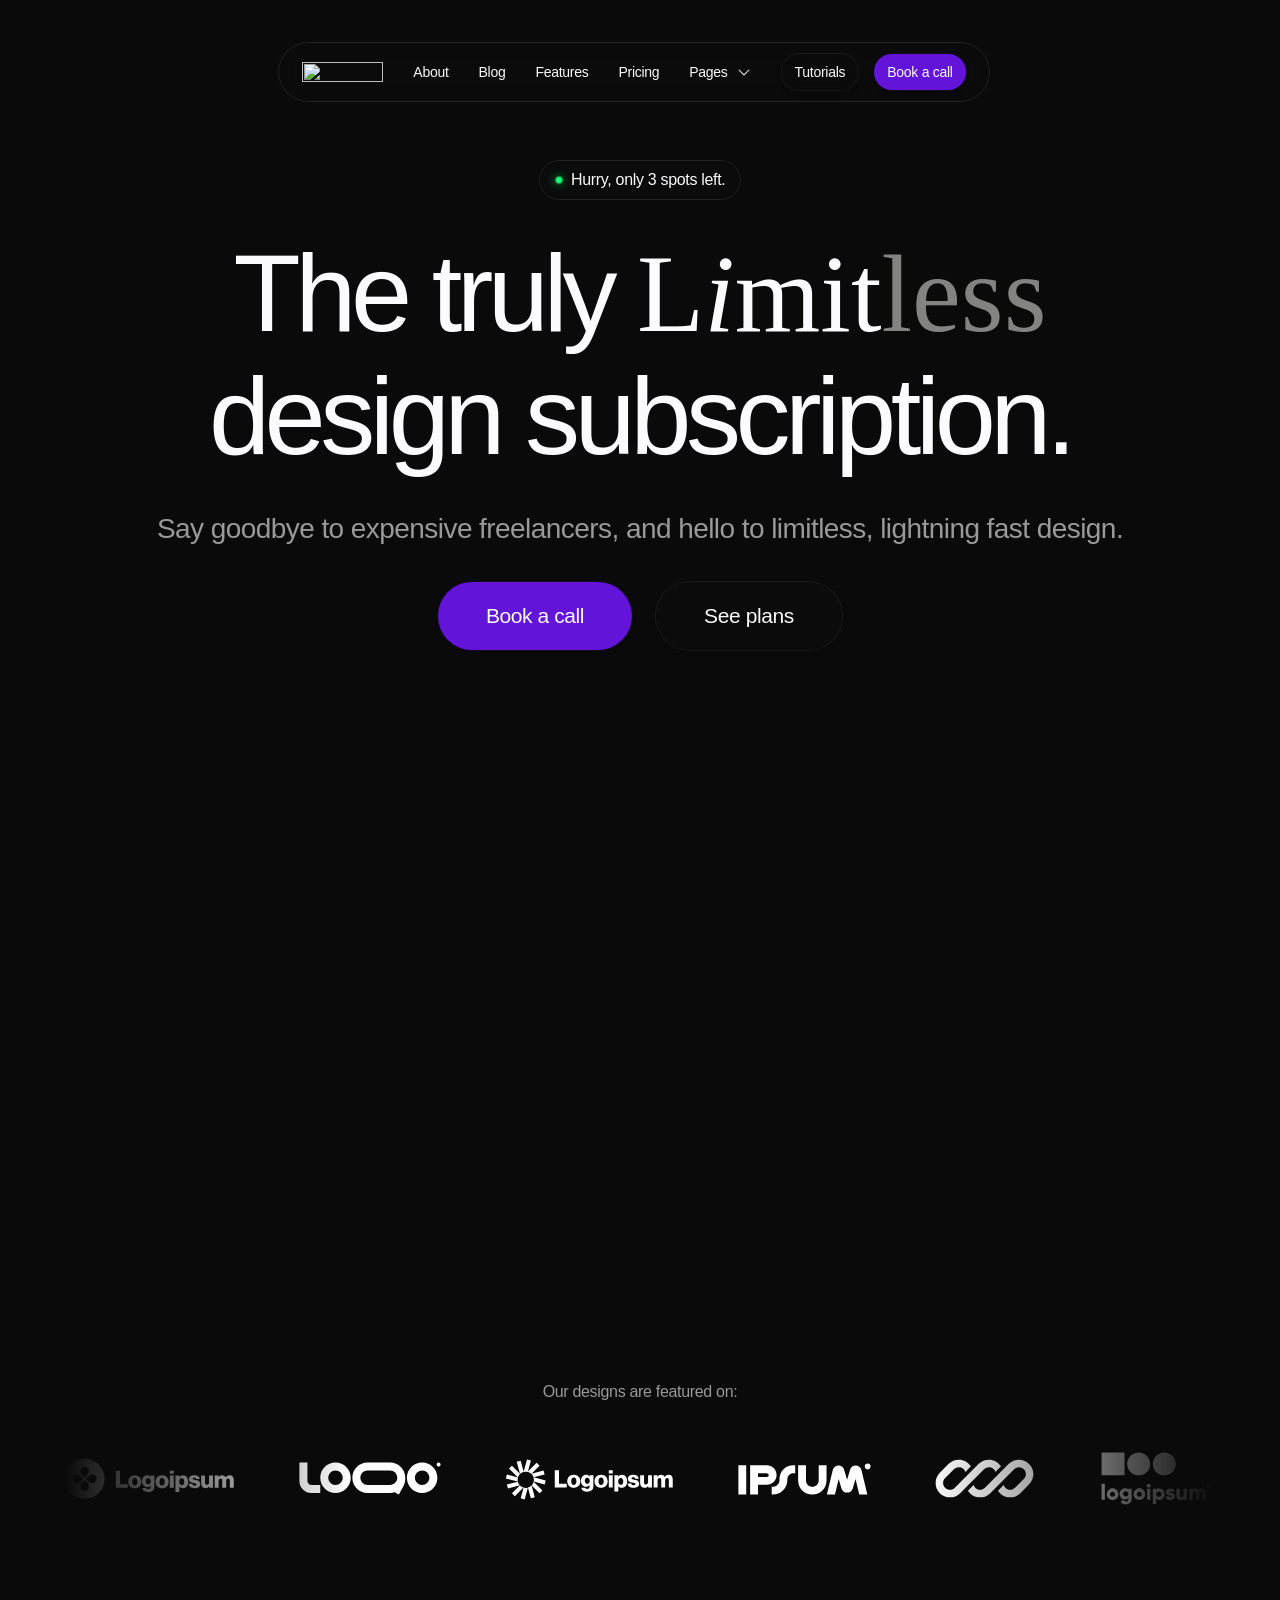
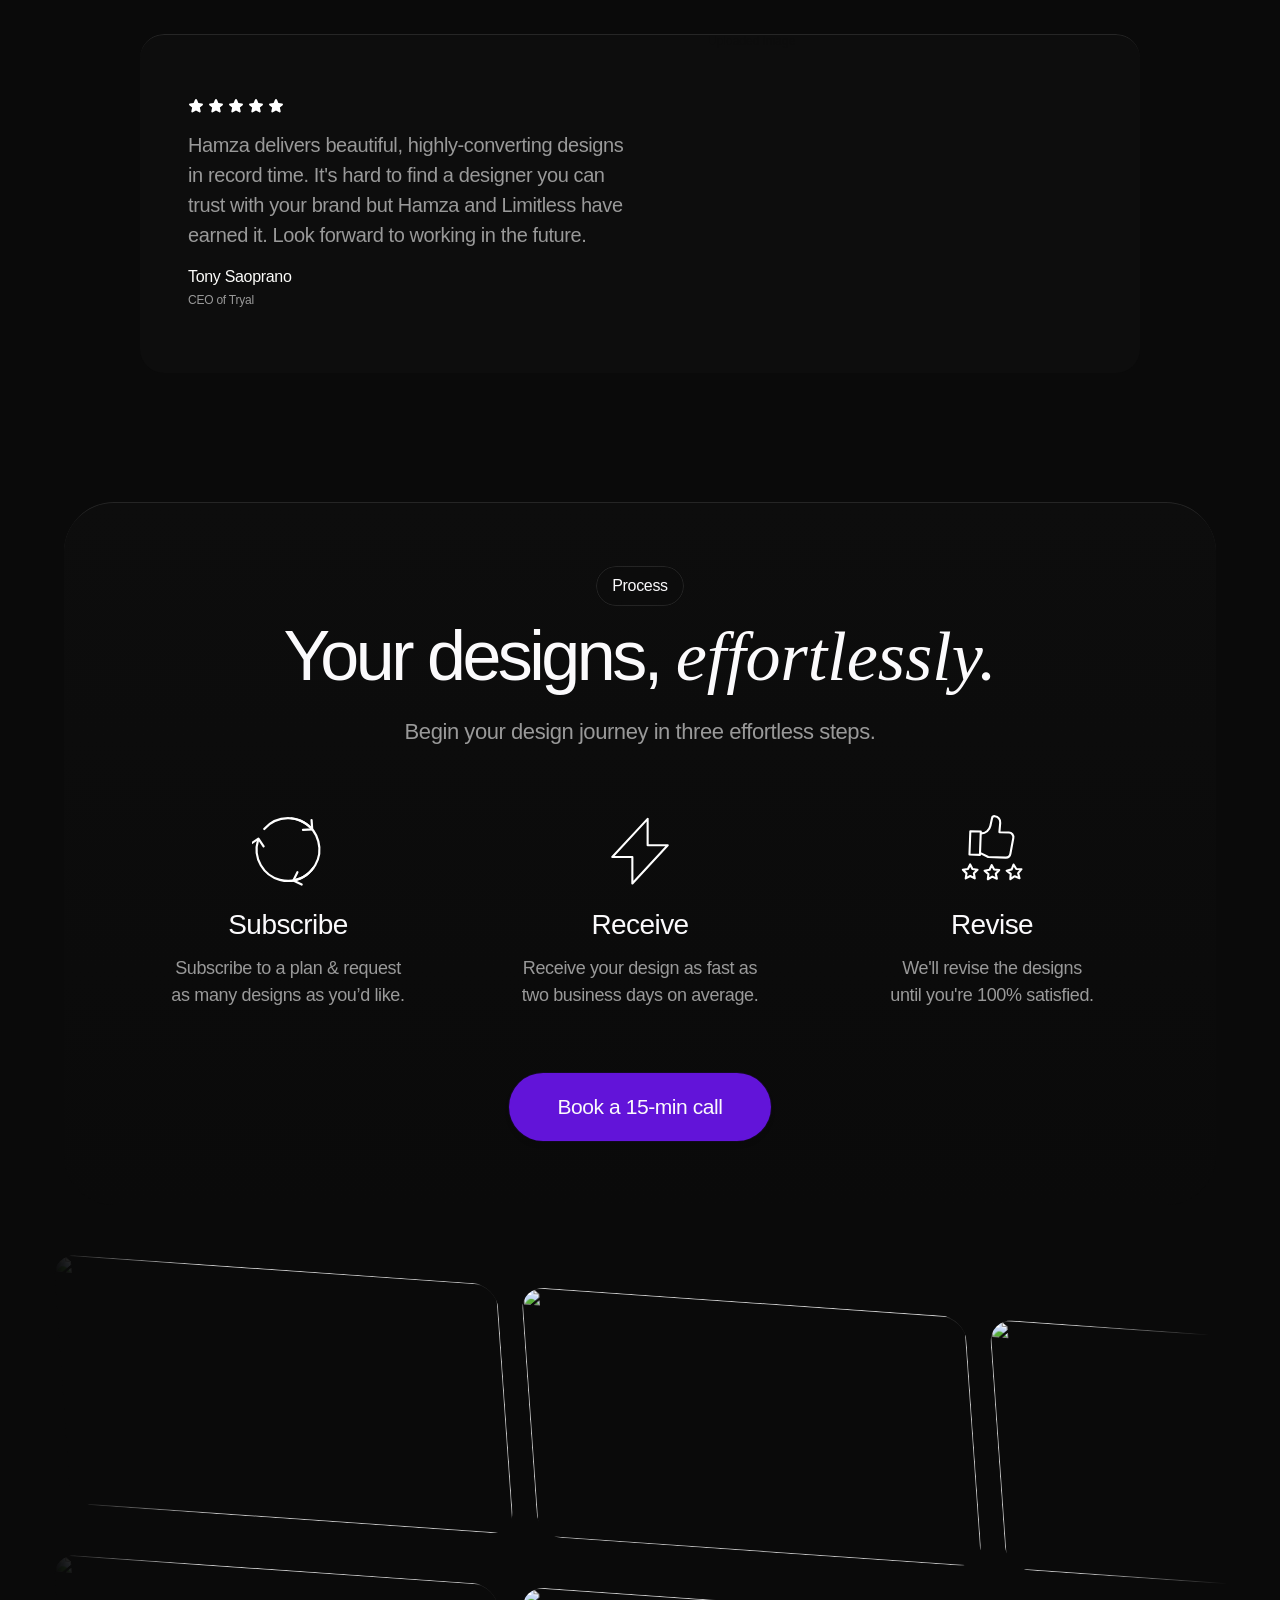
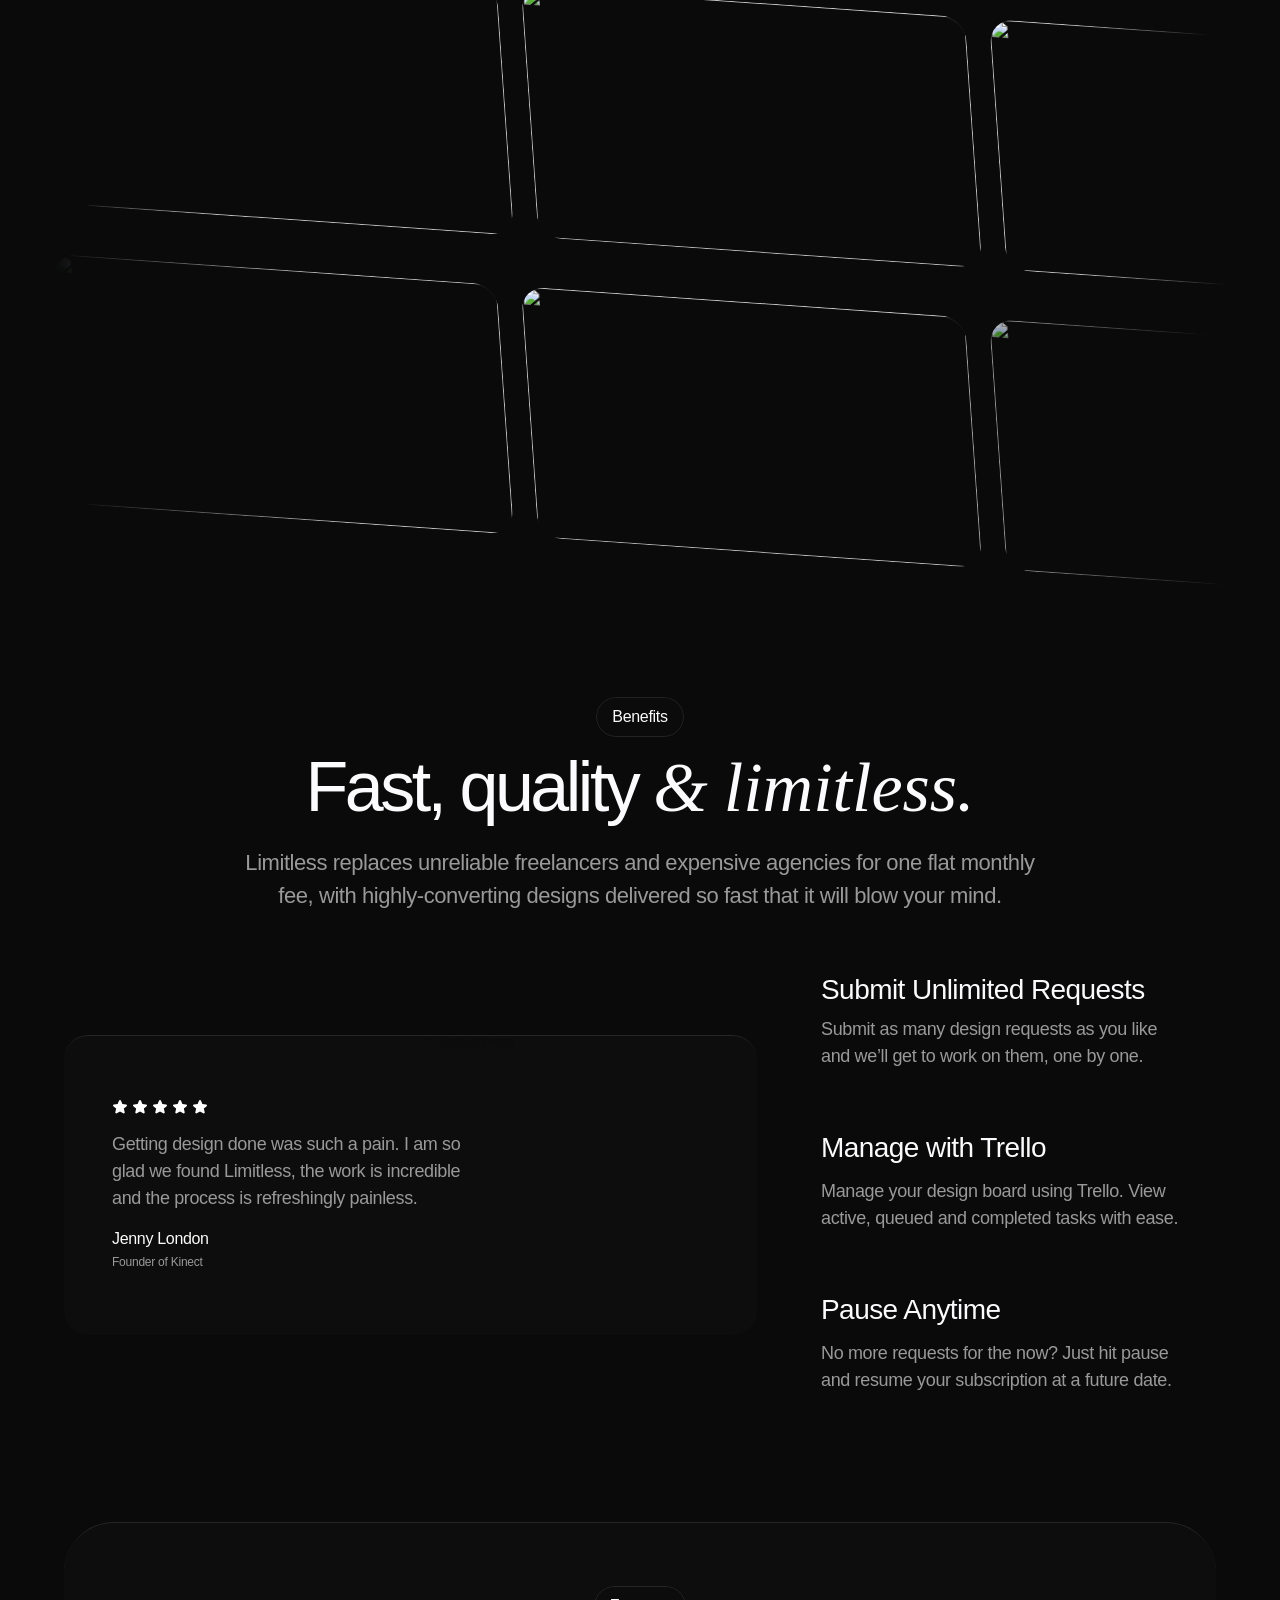
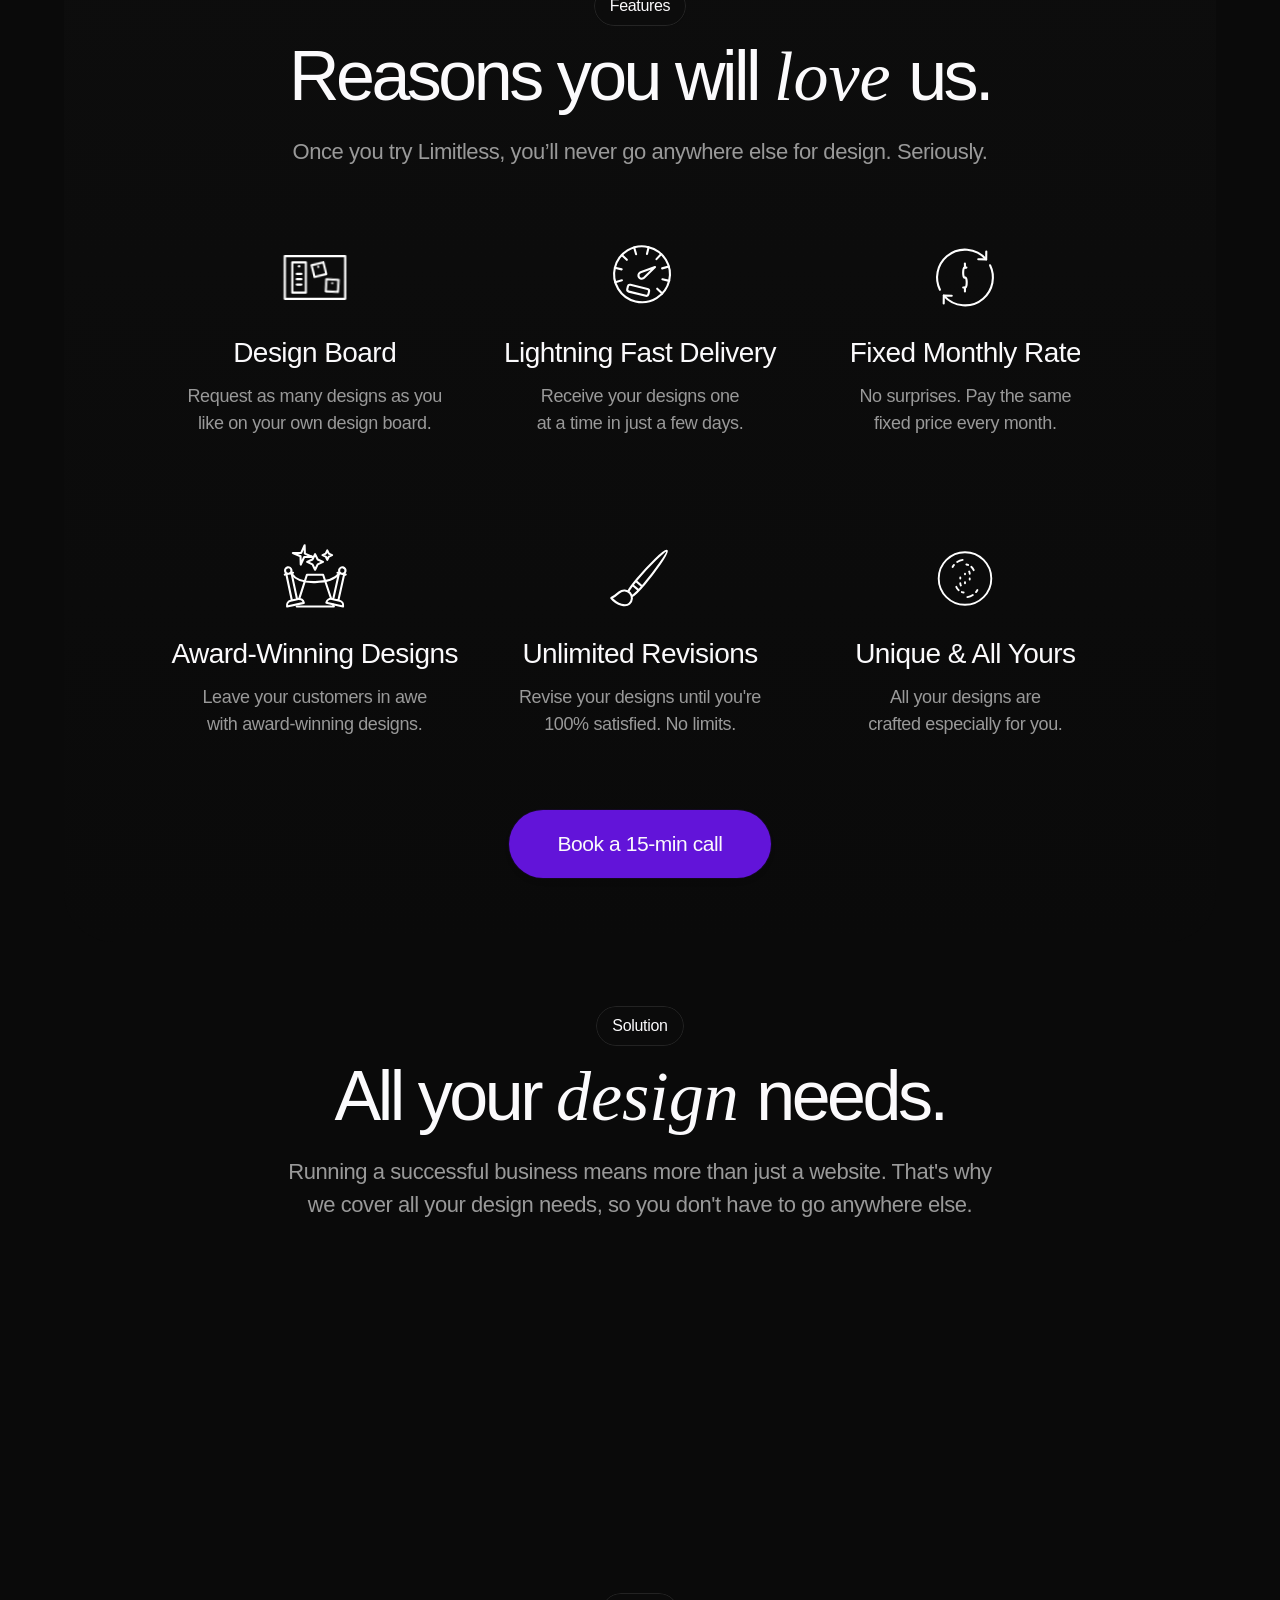
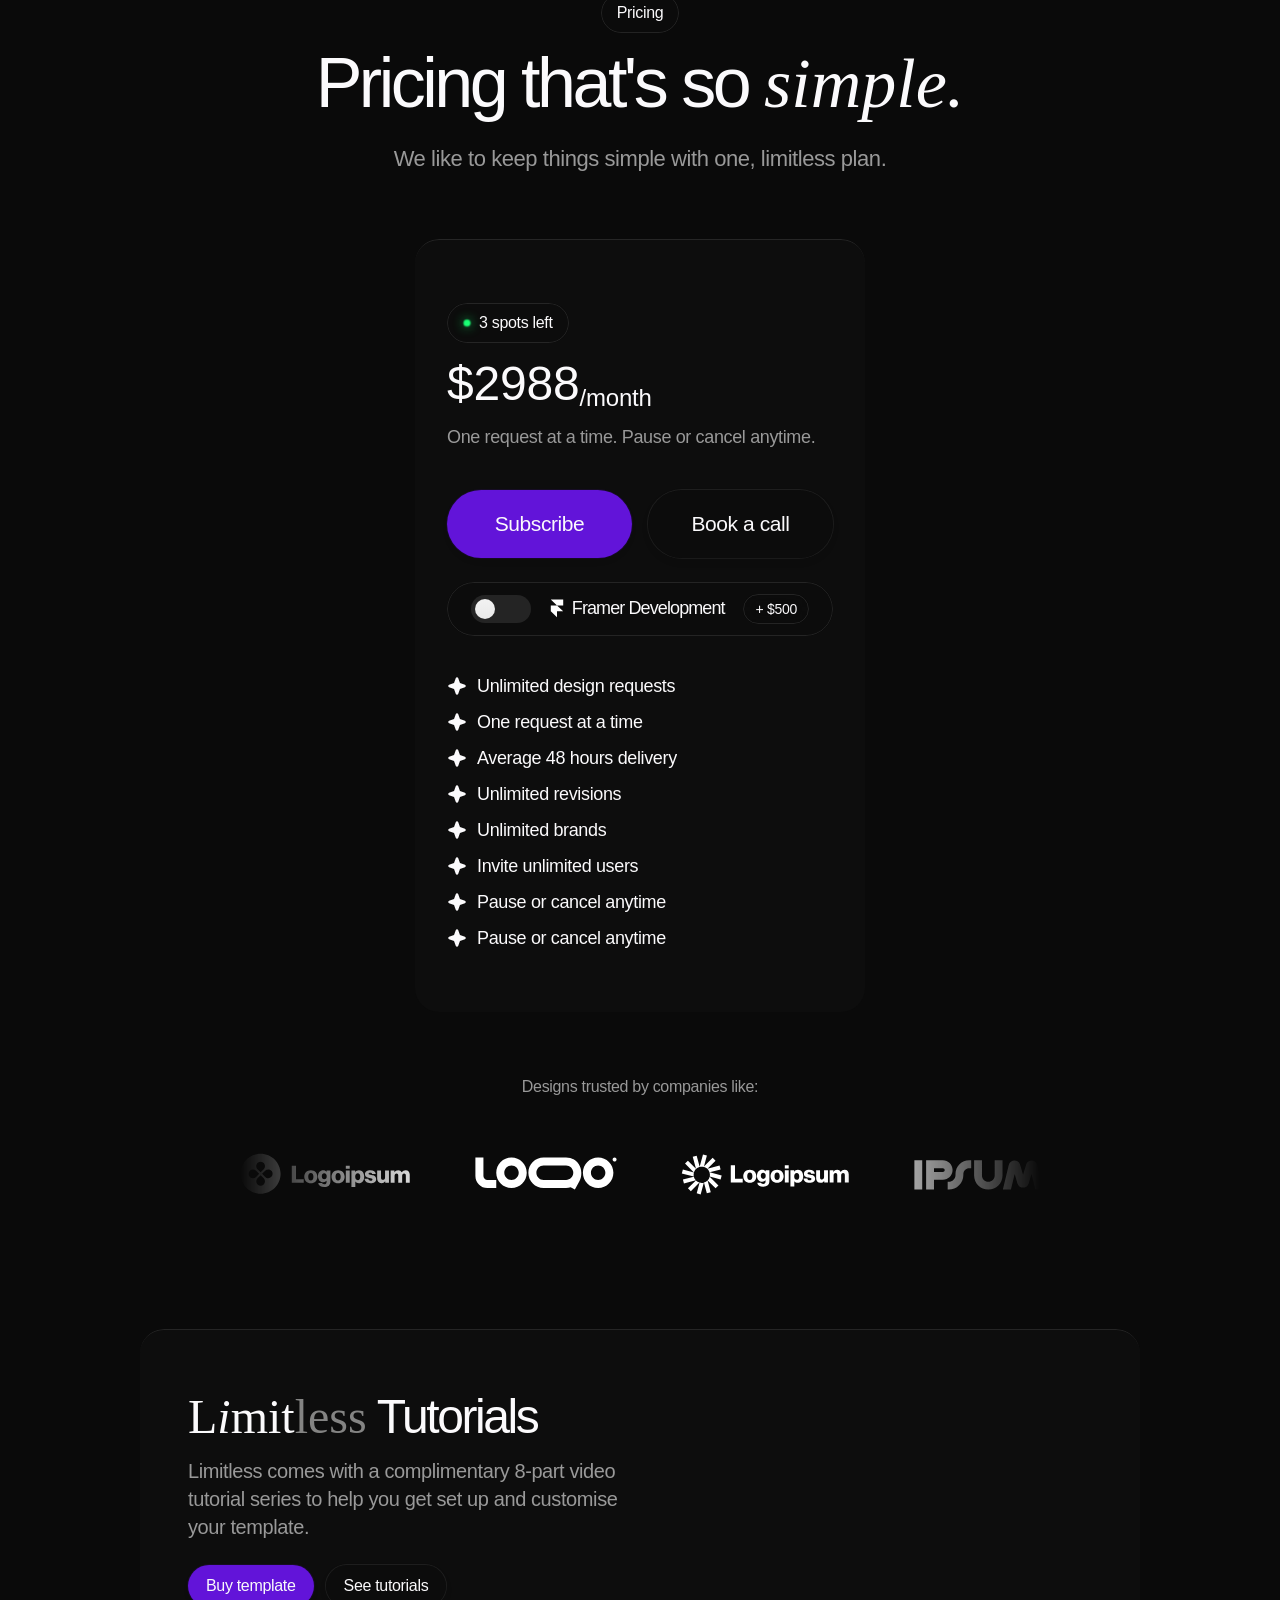
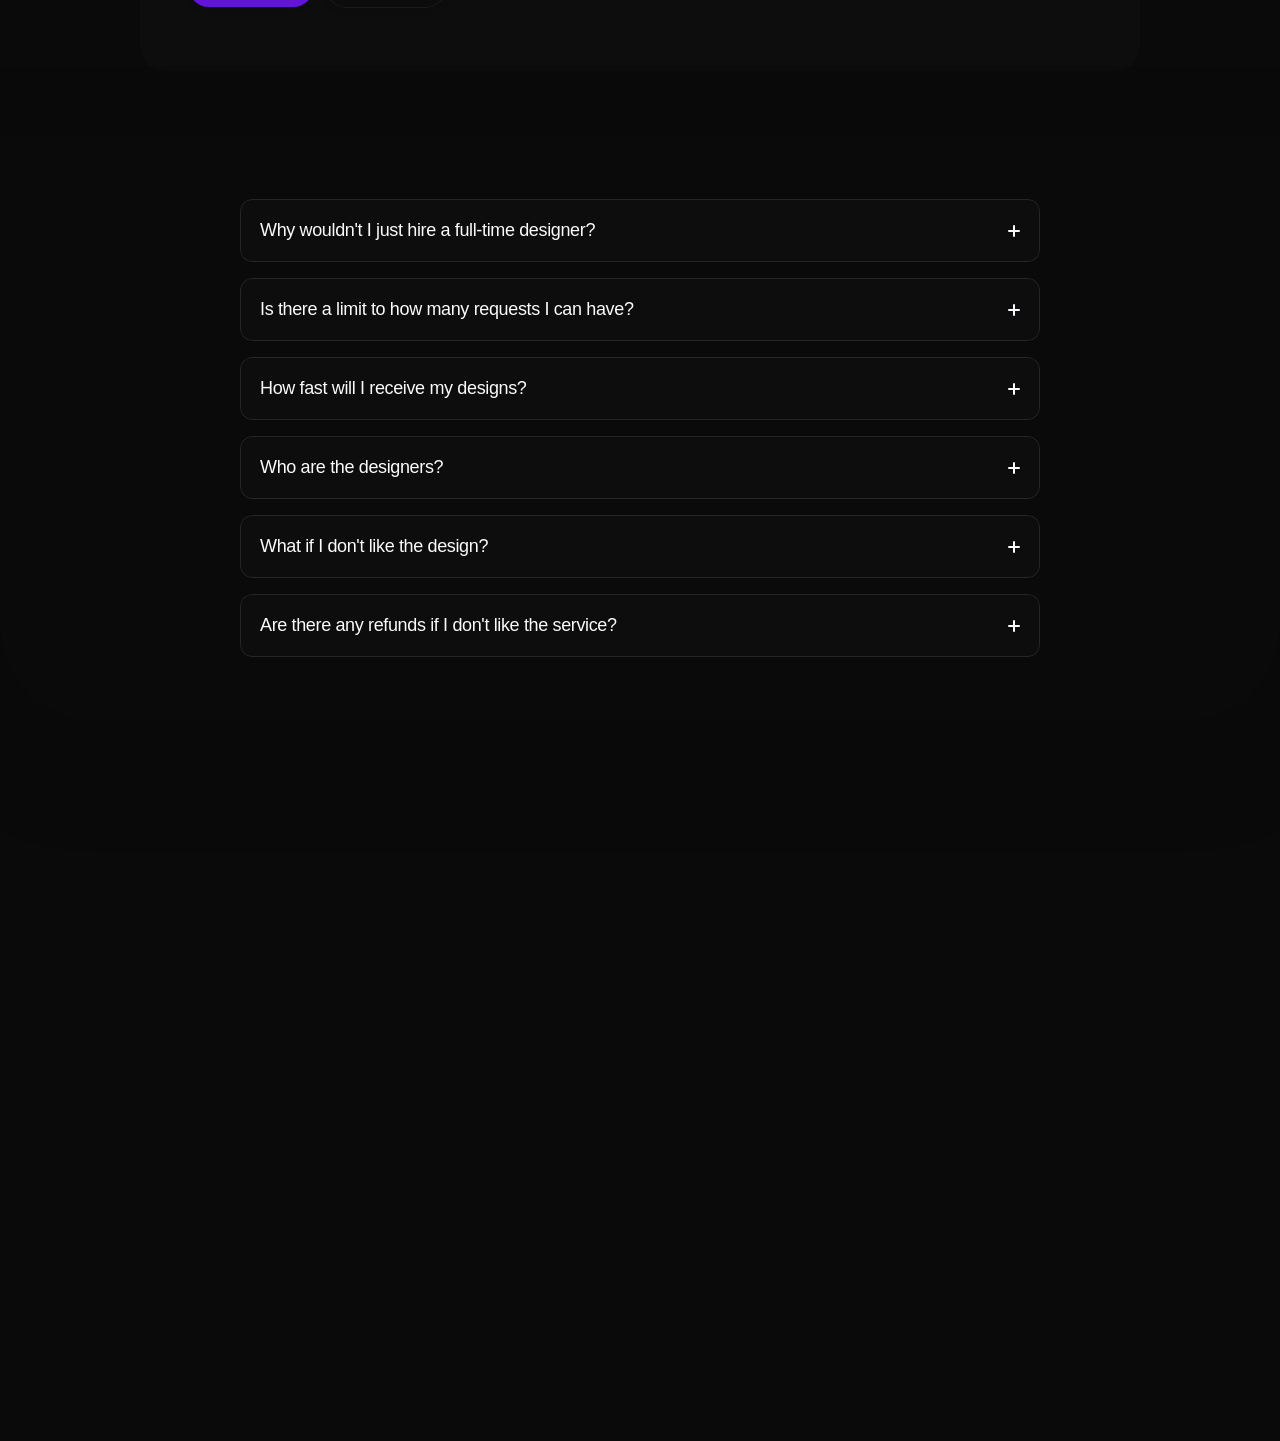
==== commit 54adcec3: "Add files via upload" ====
--- a/website-export/index.html
+++ b/website-export/index.html
@@ -221,7 +221,8 @@
     
     <!-- End of bodyStart -->
 	
-	<div id="main" data-framer-hydrate-v2="{&quot;routeId&quot;:&quot;augiA20Il&quot;,&quot;localeId&quot;:&quot;default&quot;,&quot;breakpoints&quot;:[{&quot;hash&quot;:&quot;72rtr7&quot;,&quot;mediaQuery&quot;:&quot;(min-width: 1200px)&quot;},{&quot;hash&quot;:&quot;1ehords&quot;,&quot;mediaQuery&quot;:&quot;(min-width: 810px) and (max-width: 1199.98px)&quot;},{&quot;hash&quot;:&quot;1n0tk8m&quot;,&quot;mediaQuery&quot;:&quot;(max-width: 809.98px)&quot;}]}" data-framer-ssr-released-at="2026-04-07T13:22:57.412Z" data-framer-page-optimized-at="2026-04-08T00:14:07.768Z" data-framer-generated-page=""><!--$--><style data-framer-html-style="">html body { background: rgb(10, 10, 10); }</style><div data-framer-root="" class="framer-ZteLy framer-WKwqf framer-PVTPP framer-gzWB6 framer-An5NL framer-72rtr7" style="min-height:100vh;width:auto"><div class="framer-oiko23-container hidden-1n0tk8m" data-framer-appear-id="oiko23" style="opacity: 1; transform: none; will-change: transform;"><div class="ssr-variant hidden-1ehords"><nav class="framer-ClzOj framer-R7GO2 framer-yw8tqs framer-v-yw8tqs" data-framer-name="Desktop" style="--border-bottom-width: 0px; --border-color: rgba(0, 0, 0, 0); --border-left-width: 0px; --border-right-width: 0px; --border-style: solid; --border-top-width: 0px; backdrop-filter: none; background-color: rgba(0, 0, 0, 0); width: 100%; border-bottom-left-radius: 0px; border-bottom-right-radius: 0px; opacity: 1;color:rgb(0, 0, 0);font-size:12px;font-family:sans-serif;gap:24px;row-gap:24px;column-gap:24px"><div class="framer-18g6jok" data-border="true" data-framer-name="Desktop" style="--border-bottom-width: 1px; --border-color: var(--token-cddd8839-50cd-4074-8da8-8850d0d377b4, rgba(255, 255, 255, 0.1)); --border-left-width: 1px; --border-right-width: 1px; --border-style: solid; --border-top-width: 1px; backdrop-filter: blur(10px); background-color: rgba(13, 13, 13, 0.5); border-radius: 999px; opacity: 1;background:rgba(13, 13, 13, 0.5) none repeat scroll 0% 0% / auto padding-box border-box;color:rgb(0, 0, 0);font-size:12px;font-family:sans-serif;gap:16px;row-gap:16px;column-gap:16px"><div class="framer-5x15bd" data-framer-name="Container" style="opacity: 1;color:rgb(0, 0, 0);font-size:12px;font-family:sans-serif;gap:16px;row-gap:16px;column-gap:16px"><!--$--><a as="a" class="framer-cioob framer-1ynafac" data-framer-name="Logo" href="./index.html" data-framer-page-link-current="true" style="opacity: 1;color:rgb(0, 0, 238);font-size:12px;font-family:sans-serif"><div style="position:absolute;border-radius:inherit;corner-shape:inherit;top:0;right:0;bottom:0;left:0" data-framer-background-image-wrapper="true"><img decoding="auto" width="471" height="117" src="https://framerusercontent.com/images/XiJDuh3df47NsYBH2QkYL99f3A.svg" alt="" style="display:block;width:100%;height:100%;border-radius:inherit;corner-shape:inherit;object-position:center;object-fit:cover"></div></a><!--/$--><div class="framer-1rii200" data-framer-name="Links" style="opacity: 1;color:rgb(0, 0, 0);font-size:12px;font-family:sans-serif;gap:2px;row-gap:2px;column-gap:2px"><!--$--><div class="framer-11jjurj-container" style="opacity: 1;"><!--$--><a class="framer-76a1N framer-1pufeoa framer-v-1pufeoa framer-1bu7ulq" data-framer-name="Default" data-highlight="true" href="./about/index.html" tabindex="0" style="background-color: rgba(255, 255, 255, 0); border-radius: 8px; box-shadow: rgba(255, 255, 255, 0) 0px 0px 0px 1px; opacity: 1;background:rgba(255, 255, 255, 0) none repeat scroll 0% 0% / auto padding-box border-box;color:rgb(0, 0, 238);font-size:12px;font-family:sans-serif;gap:8px;row-gap:8px;column-gap:8px" data-nce-hover-nav="true"><div class="framer-swg871" data-framer-component-type="RichTextContainer" style="--extracted-r6o4lv: var(--token-a0b108d1-905f-48b6-9b39-89b275654751, rgb(252, 252, 250)); --framer-link-text-color: rgb(0, 153, 255); --framer-link-text-decoration: underline; --framer-paragraph-spacing: 0px; transform: none; opacity: 1;color:rgb(0, 0, 238);font-size:12px;font-family:sans-serif"><p class="framer-text" style="--font-selector:RlM7U2F0b3NoaS1tZWRpdW0=;--framer-font-family:&quot;Satoshi&quot;, &quot;Satoshi Placeholder&quot;, sans-serif;--framer-font-size:14px;--framer-font-weight:500;--framer-letter-spacing:-0.02em;--framer-text-alignment:left;--framer-text-color:var(--extracted-r6o4lv, var(--token-a0b108d1-905f-48b6-9b39-89b275654751, rgb(252, 252, 250)))">About</p></div></a><!--/$--></div><!--/$--><!--$--><div class="framer-18qm99c-container" style="opacity: 1;"><!--$--><a class="framer-76a1N framer-1pufeoa framer-v-1pufeoa framer-1bu7ulq" data-framer-name="Default" data-highlight="true" href="./blog/index.html" tabindex="0" style="background-color: rgba(255, 255, 255, 0); border-radius: 8px; box-shadow: rgba(255, 255, 255, 0) 0px 0px 0px 1px; opacity: 1;background:rgba(255, 255, 255, 0) none repeat scroll 0% 0% / auto padding-box border-box;color:rgb(0, 0, 238);font-size:12px;font-family:sans-serif;gap:8px;row-gap:8px;column-gap:8px" data-nce-hover-nav="true"><div class="framer-swg871" data-framer-component-type="RichTextContainer" style="--extracted-r6o4lv: var(--token-a0b108d1-905f-48b6-9b39-89b275654751, rgb(252, 252, 250)); --framer-link-text-color: rgb(0, 153, 255); --framer-link-text-decoration: underline; --framer-paragraph-spacing: 0px; transform: none; opacity: 1;color:rgb(0, 0, 238);font-size:12px;font-family:sans-serif"><p class="framer-text" style="--font-selector:RlM7U2F0b3NoaS1tZWRpdW0=;--framer-font-family:&quot;Satoshi&quot;, &quot;Satoshi Placeholder&quot;, sans-serif;--framer-font-size:14px;--framer-font-weight:500;--framer-letter-spacing:-0.02em;--framer-text-alignment:left;--framer-text-color:var(--extracted-r6o4lv, var(--token-a0b108d1-905f-48b6-9b39-89b275654751, rgb(252, 252, 250)))">Blog</p></div></a><!--/$--></div><!--/$--><!--$--><div class="framer-ue05oj-container" style="opacity: 1;"><!--$--><a class="framer-76a1N framer-1pufeoa framer-v-1pufeoa framer-1bu7ulq" data-framer-name="Default" data-highlight="true" href="#benefits" tabindex="0" style="background-color: rgba(255, 255, 255, 0); border-radius: 8px; box-shadow: rgba(255, 255, 255, 0) 0px 0px 0px 1px; opacity: 1;background:rgba(255, 255, 255, 0) none repeat scroll 0% 0% / auto padding-box border-box;color:rgb(0, 0, 238);font-size:12px;font-family:sans-serif;gap:8px;row-gap:8px;column-gap:8px" data-nce-hover-nav="true"><div class="framer-swg871" data-framer-component-type="RichTextContainer" style="--extracted-r6o4lv: var(--token-a0b108d1-905f-48b6-9b39-89b275654751, rgb(252, 252, 250)); --framer-link-text-color: rgb(0, 153, 255); --framer-link-text-decoration: underline; --framer-paragraph-spacing: 0px; transform: none; opacity: 1;color:rgb(0, 0, 238);font-size:12px;font-family:sans-serif"><p class="framer-text" style="--font-selector:RlM7U2F0b3NoaS1tZWRpdW0=;--framer-font-family:&quot;Satoshi&quot;, &quot;Satoshi Placeholder&quot;, sans-serif;--framer-font-size:14px;--framer-font-weight:500;--framer-letter-spacing:-0.02em;--framer-text-alignment:left;--framer-text-color:var(--extracted-r6o4lv, var(--token-a0b108d1-905f-48b6-9b39-89b275654751, rgb(252, 252, 250)))">Features</p></div></a><!--/$--></div><!--/$--><!--$--><div class="framer-1nid1sb-container" style="opacity: 1;"><!--$--><a class="framer-76a1N framer-1pufeoa framer-v-1pufeoa framer-1bu7ulq" data-framer-name="Default" data-highlight="true" href="#pricing" tabindex="0" style="background-color: rgba(255, 255, 255, 0); border-radius: 8px; box-shadow: rgba(255, 255, 255, 0) 0px 0px 0px 1px; opacity: 1;background:rgba(255, 255, 255, 0) none repeat scroll 0% 0% / auto padding-box border-box;color:rgb(0, 0, 238);font-size:12px;font-family:sans-serif;gap:8px;row-gap:8px;column-gap:8px" data-nce-hover-nav="true"><div class="framer-swg871" data-framer-component-type="RichTextContainer" style="--extracted-r6o4lv: var(--token-a0b108d1-905f-48b6-9b39-89b275654751, rgb(252, 252, 250)); --framer-link-text-color: rgb(0, 153, 255); --framer-link-text-decoration: underline; --framer-paragraph-spacing: 0px; transform: none; opacity: 1;color:rgb(0, 0, 238);font-size:12px;font-family:sans-serif"><p class="framer-text" style="--font-selector:RlM7U2F0b3NoaS1tZWRpdW0=;--framer-font-family:&quot;Satoshi&quot;, &quot;Satoshi Placeholder&quot;, sans-serif;--framer-font-size:14px;--framer-font-weight:500;--framer-letter-spacing:-0.02em;--framer-text-alignment:left;--framer-text-color:var(--extracted-r6o4lv, var(--token-a0b108d1-905f-48b6-9b39-89b275654751, rgb(252, 252, 250)))">Pricing</p></div></a><!--/$--></div><!--/$--><!--$--><div class="framer-1jh22zn-container" id="undefined-1jh22zn" style="opacity: 1;"><!--$--><a class="framer-76a1N framer-1pufeoa framer-v-1pufeoa framer-1bu7ulq" data-framer-name="Default" data-highlight="true" href="#pricing" tabindex="0" style="background-color: rgba(255, 255, 255, 0); border-radius: 8px; box-shadow: rgba(255, 255, 255, 0) 0px 0px 0px 1px; opacity: 1;background:rgba(255, 255, 255, 0) none repeat scroll 0% 0% / auto padding-box border-box;color:rgb(0, 0, 238);font-size:12px;font-family:sans-serif;gap:8px;row-gap:8px;column-gap:8px"><div class="framer-swg871" data-framer-component-type="RichTextContainer" style="--extracted-r6o4lv: var(--token-a0b108d1-905f-48b6-9b39-89b275654751, rgb(252, 252, 250)); --framer-link-text-color: rgb(0, 153, 255); --framer-link-text-decoration: underline; --framer-paragraph-spacing: 0px; transform: none; opacity: 1;color:rgb(0, 0, 238);font-size:12px;font-family:sans-serif"><p class="framer-text" style="--font-selector:RlM7U2F0b3NoaS1tZWRpdW0=;--framer-font-family:&quot;Satoshi&quot;, &quot;Satoshi Placeholder&quot;, sans-serif;--framer-font-size:14px;--framer-font-weight:500;--framer-letter-spacing:-0.02em;--framer-text-alignment:left;--framer-text-color:var(--extracted-r6o4lv, var(--token-a0b108d1-905f-48b6-9b39-89b275654751, rgb(252, 252, 250)))">Pages</p></div><div data-framer-component-type="SVG" data-framer-name="Icon" parentsize="0" _constraints="[object Object]" rotation="0" shadows="" class="framer-1aiy8cx" aria-hidden="true" style="image-rendering: pixelated; flex-shrink: 0; fill: rgb(255, 255, 255); color: rgb(255, 255, 255); opacity: 1;font-size:12px;font-family:sans-serif"><div class="svgContainer" style="width:100%;height:100%;aspect-ratio:inherit"><svg style="width:100%;height:100%;" viewBox="0 0 32 32" preserveAspectRatio="none" width="100%" height="100%"><use href="#svg1141691408_216"></use></svg></div></div></a><!--/$--></div><!--/$--></div><!--$--><div class="framer-k6ko1c-container" style="opacity: 1;"><!--$--><a class="framer-jSj99 framer-1y85anj framer-v-1qeza48 framer-1snnu2a" data-framer-name="Secondary Small" data-highlight="true" href="javascript:void(0)" tabindex="0" style="backdrop-filter: blur(10px); background-color: rgba(13, 13, 13, 0.5); border-radius: 999px; box-shadow: rgba(0, 0, 0, 0.1) 0px 4px 10px -2px, rgba(0, 0, 0, 0.1) 0px 2px 2px -1px, rgba(255, 255, 255, 0.08) 0px 0px 0px 1px; opacity: 1; background: rgba(13, 13, 13, 0.5) none repeat scroll 0% 0% / auto padding-box border-box; color: rgb(0, 0, 238); font-size: 12px; font-family: sans-serif; gap: 8px; row-gap: 8px; column-gap: 8px; cursor: default;" data-nce-hover-nav="true"><div class="framer-1oq9jkb" data-framer-name="Categories" data-framer-component-type="RichTextContainer" style="justify-content: center; --extracted-1w1cjl5: var(--token-a0b108d1-905f-48b6-9b39-89b275654751, rgb(252, 252, 250)); transform: none; opacity: 1;color:rgb(0, 0, 238);font-size:12px;font-family:sans-serif"><h6 class="framer-text" style="--font-selector:RlM7U2F0b3NoaS1tZWRpdW0=;--framer-font-family:&quot;Satoshi&quot;, &quot;Satoshi Placeholder&quot;, sans-serif;--framer-font-size:14px;--framer-font-weight:500;--framer-letter-spacing:-0.02em;--framer-line-height:24px;--framer-text-color:var(--extracted-1w1cjl5, var(--token-a0b108d1-905f-48b6-9b39-89b275654751, rgb(252, 252, 250)))">Tutorials</h6></div></a><!--/$--></div><!--/$--><!--$--><div class="framer-11ohocw-container" style="opacity: 1;"><!--$--><a class="framer-jSj99 framer-1y85anj framer-v-1wq5eci framer-1snnu2a" data-framer-name="Primary Small" data-highlight="true" href="javascript:void(0)" tabindex="0" style="backdrop-filter: blur(10px); background-color: var(--token-181c343f-eac3-43c0-b453-adf6d1c0605d, rgb(98, 20, 217)); border-radius: 999px; box-shadow: rgba(0, 0, 0, 0.05) 0px 4px 10px -2px, rgba(0, 0, 0, 0.1) 0px 2px 2px -1px, rgba(98, 20, 217, 0.12) 0px 0px 0px 1px; opacity: 1; background: rgb(98, 20, 217) none repeat scroll 0% 0% / auto padding-box border-box; color: rgb(0, 0, 238); font-size: 12px; font-family: sans-serif; gap: 8px; row-gap: 8px; column-gap: 8px; cursor: default;" data-nce-hover-nav="true"><div class="framer-1oq9jkb" data-framer-name="Categories" data-framer-component-type="RichTextContainer" style="justify-content: center; --extracted-1w1cjl5: var(--token-3294dda8-8f0a-48e2-90c8-89344355926c, rgb(249, 250, 251)); transform: none; opacity: 1;color:rgb(0, 0, 238);font-size:12px;font-family:sans-serif"><h6 class="framer-text" style="--font-selector:RlM7U2F0b3NoaS1tZWRpdW0=;--framer-font-family:&quot;Satoshi&quot;, &quot;Satoshi Placeholder&quot;, sans-serif;--framer-font-size:14px;--framer-font-weight:500;--framer-letter-spacing:-0.02em;--framer-line-height:24px;--framer-text-color:var(--extracted-1w1cjl5, var(--token-3294dda8-8f0a-48e2-90c8-89344355926c, rgb(249, 250, 251)))">Book a call</h6></div></a><!--/$--></div><!--/$--></div></div></nav></div></div><div class="framer-1oyybpj-container hidden-1n0tk8m"><footer class="framer-Dsv4X framer-lZW8G framer-Qd3wE framer-1jr3jbr framer-v-1jr3jbr" data-framer-name="Desktop" style="background-color: var(--token-6b2be53b-6817-448e-b133-cd93fd6651c5, rgb(10, 10, 10)); height: 100%; width: 100%; opacity: 1;background:rgb(10, 10, 10) none repeat scroll 0% 0% / auto padding-box border-box;color:rgb(0, 0, 0);font-size:12px;font-family:sans-serif;gap:64px;row-gap:64px;column-gap:64px"><div class="framer-ew3ob2-container" style="mask: linear-gradient(rgba(0, 0, 0, 0) 0%, rgba(0, 0, 0, 0.5) 30%, rgba(0, 0, 0, 0.5) 60%, rgba(0, 0, 0, 0) 90%); opacity: 1;"><!--$--><video src="https://limitless-framer-template.s3.us-east-005.backblazeb2.com/Displacement.mp4" loop="loop" preload="auto" muted="muted" playsinline="playsinline" style="cursor:auto;width:100%;height:100%;border-radius:0px;display:block;object-fit:cover;background-color:rgba(0, 0, 0, 0);object-position:50% 50%" autoplay="autoplay"></video><!--/$--></div><div class="framer-siy6us" data-framer-name="Container" style="opacity: 1;color:rgb(0, 0, 0);font-size:12px;font-family:sans-serif;gap:32px;row-gap:32px;column-gap:32px"><div class="framer-ukjnfa-container" style="opacity: 1;"><div class="framer-MGf7c framer-1n4ul8v framer-v-1n4ul8v" data-border="true" data-framer-name="Large" tabindex="0" style="--11ffo17: 8; --border-bottom-width: 1px; --border-color: rgba(255, 255, 255, 0.1); --border-left-width: 1px; --border-right-width: 1px; --border-style: solid; --border-top-width: 1px; backdrop-filter: blur(10px); background-color: rgba(13, 13, 13, 0.4); border-radius: 50px; opacity: 1;background:rgba(13, 13, 13, 0.4) none repeat scroll 0% 0% / auto padding-box border-box;color:rgb(0, 0, 0);font-size:12px;font-family:sans-serif;gap:8px;row-gap:8px;column-gap:8px"><div class="framer-a5ly3g-container" style="opacity: 1;"><div class="framer-mtC5S framer-a7c56l framer-v-11r8bf" data-framer-name="Variant 2" data-highlight="true" tabindex="0" style="height: 100%; width: 100%; opacity: 1;color:rgb(0, 0, 0);font-size:12px;font-family:sans-serif"><div class="framer-1ov2rq1" style="background-color: var(--token-54774cac-183c-45df-a96f-ed3a6b3baaa9, rgb(26, 255, 117)); border-radius: 567.96%; box-shadow: rgba(25, 255, 117, 0.8) 0px 0px 10.2233px 0px; opacity:0; transform: scale(1.17379, 1.17379); transform-origin: 50% 50% 0px; will-change: transform;" data-nce-scroll="true" data-nce-initial-transform="scale(1.17379, 1.17379)" data-nce-scroll-final-transform="scale(1.17379, 1.17379)"></div></div></div><div class="framer-eexkeb" data-framer-component-type="RichTextContainer" style="--extracted-r6o4lv: var(--token-a0b108d1-905f-48b6-9b39-89b275654751, rgb(252, 252, 250)); --framer-link-text-color: rgb(0, 153, 255); --framer-link-text-decoration: underline; transform: none; opacity: 1;color:rgb(0, 0, 0);font-size:12px;font-family:sans-serif"><p class="framer-text" style="--font-selector:RlM7U2F0b3NoaS1tZWRpdW0=;--framer-font-family:&quot;Satoshi&quot;, &quot;Satoshi Placeholder&quot;, sans-serif;--framer-font-weight:500;--framer-letter-spacing:-0.02em;--framer-line-height:1em;--framer-text-alignment:center;--framer-text-color:var(--extracted-r6o4lv, var(--token-a0b108d1-905f-48b6-9b39-89b275654751, rgb(252, 252, 250)))">Hurry, only 3 spots left.</p></div></div></div><div class="framer-lq4yz3" data-framer-name="Logo" style="opacity: 1;color:rgb(0, 0, 0);font-size:12px;font-family:sans-serif;gap:12px;row-gap:12px;column-gap:12px"><div class="framer-pe4fsh" data-framer-component-type="RichTextContainer" style="--extracted-gdpscs: var(--token-a0b108d1-905f-48b6-9b39-89b275654751, rgb(252, 252, 250)); --framer-link-text-color: rgb(0, 153, 255); --framer-link-text-decoration: underline; transform: none; opacity: 1;color:rgb(0, 0, 0);font-size:12px;font-family:sans-serif"><h1 class="framer-text" style="--font-selector:RlM7U2F0b3NoaS1tZWRpdW0=;--framer-font-family:&quot;Satoshi&quot;, &quot;Satoshi Placeholder&quot;, sans-serif;--framer-font-size:100px;--framer-font-weight:500;--framer-letter-spacing:-0.05em;--framer-line-height:0.8em;--framer-text-alignment:center;--framer-text-color:var(--extracted-gdpscs, var(--token-a0b108d1-905f-48b6-9b39-89b275654751, rgb(252, 252, 250)))">Are you<span class="framer-text" style="--font-selector:R0Y7SW5zdHJ1bWVudCBTZXJpZi1pdGFsaWM=;--framer-font-family:&quot;Instrument Serif&quot;, &quot;Instrument Serif Placeholder&quot;, serif;--framer-font-style:italic;--framer-font-weight:400;--framer-letter-spacing:0em"> ready?</span></h1></div></div><div class="framer-6t15g5" data-framer-component-type="RichTextContainer" style="--extracted-r6o4lv: var(--token-af401efc-9628-428f-bfa1-a5e362ba0ec5, rgb(153, 153, 153)); --framer-link-text-color: rgb(0, 153, 255); --framer-link-text-decoration: underline; transform: none; opacity: 1;color:rgb(0, 0, 0);font-size:12px;font-family:sans-serif"><p class="framer-text" style="--font-selector:RlM7U2F0b3NoaS1tZWRpdW0=;--framer-font-family:&quot;Satoshi&quot;, &quot;Satoshi Placeholder&quot;, sans-serif;--framer-font-size:28px;--framer-font-weight:500;--framer-letter-spacing:-0.02em;--framer-line-height:1.4em;--framer-text-alignment:center;--framer-text-color:var(--extracted-r6o4lv, var(--token-af401efc-9628-428f-bfa1-a5e362ba0ec5, rgb(153, 153, 153)))">This could be the start of something big.</p></div><div class="framer-7nnfjm" data-framer-name="Buttons" style="opacity: 1;color:rgb(0, 0, 0);font-size:12px;font-family:sans-serif;gap:24px;row-gap:24px;column-gap:24px"><!--$--><div class="framer-q96x4p-container" style="opacity: 1;"><!--$--><a class="framer-jSj99 framer-1y85anj framer-v-1bp6rf1 framer-1snnu2a" data-framer-name="Primary Large" data-highlight="true" href="javascript:void(0)" tabindex="0" style="backdrop-filter: blur(10px); background-color: var(--token-181c343f-eac3-43c0-b453-adf6d1c0605d, rgb(98, 20, 217)); border-radius: 999px; box-shadow: rgba(0, 0, 0, 0.05) 0px 4px 10px -2px, rgba(0, 0, 0, 0.1) 0px 2px 2px -1px, rgba(98, 20, 217, 0.12) 0px 0px 0px 1px; opacity: 1; background: rgb(98, 20, 217) none repeat scroll 0% 0% / auto padding-box border-box; color: rgb(0, 0, 238); font-size: 12px; font-family: sans-serif; gap: 10px; row-gap: 10px; column-gap: 10px; cursor: default;"><div class="framer-1oq9jkb" data-framer-name="Categories" data-framer-component-type="RichTextContainer" style="justify-content: center; --extracted-1w1cjl5: var(--token-a0b108d1-905f-48b6-9b39-89b275654751, rgb(252, 252, 250)); transform: none; opacity: 1;color:rgb(0, 0, 238);font-size:12px;font-family:sans-serif"><h6 class="framer-text" style="--font-selector:RlM7U2F0b3NoaS1tZWRpdW0=;--framer-font-family:&quot;Satoshi&quot;, &quot;Satoshi Placeholder&quot;, sans-serif;--framer-font-size:21px;--framer-font-weight:500;--framer-letter-spacing:-0.02em;--framer-line-height:24px;--framer-text-color:var(--extracted-1w1cjl5, var(--token-a0b108d1-905f-48b6-9b39-89b275654751, rgb(252, 252, 250)))">Book a call</h6></div></a><!--/$--></div><!--/$--><!--$--><div class="framer-1bhsq2a-container" style="opacity: 1;"><!--$--><a class="framer-jSj99 framer-1y85anj framer-v-1y85anj framer-1snnu2a" data-framer-name="Secondary Large" data-highlight="true" href="#pricing" tabindex="0" style="backdrop-filter: blur(10px); background-color: rgba(13, 13, 13, 0.5); border-radius: 999px; box-shadow: rgba(0, 0, 0, 0.1) 0px 4px 10px -2px, rgba(0, 0, 0, 0.1) 0px 2px 2px -1px, rgba(255, 255, 255, 0.08) 0px 0px 0px 1px; opacity: 1;background:rgba(13, 13, 13, 0.5) none repeat scroll 0% 0% / auto padding-box border-box;color:rgb(0, 0, 238);font-size:12px;font-family:sans-serif;gap:10px;row-gap:10px;column-gap:10px"><div class="framer-1oq9jkb" data-framer-name="Categories" data-framer-component-type="RichTextContainer" style="justify-content: center; --extracted-1w1cjl5: var(--token-a0b108d1-905f-48b6-9b39-89b275654751, rgb(252, 252, 250)); transform: none; opacity: 1;color:rgb(0, 0, 238);font-size:12px;font-family:sans-serif"><h6 class="framer-text" style="--font-selector:RlM7U2F0b3NoaS1tZWRpdW0=;--framer-font-family:&quot;Satoshi&quot;, &quot;Satoshi Placeholder&quot;, sans-serif;--framer-font-size:21px;--framer-font-weight:500;--framer-letter-spacing:-0.02em;--framer-line-height:24px;--framer-text-color:var(--extracted-1w1cjl5, var(--token-a0b108d1-905f-48b6-9b39-89b275654751, rgb(252, 252, 250)))">See plans</h6></div></a><!--/$--></div><!--/$--></div></div><div class="framer-13b04j2" data-framer-name="Footer/Copyright" style="transform: translateX(-50%); opacity: 1;color:rgb(0, 0, 0);font-size:12px;font-family:sans-serif;gap:32px;row-gap:32px;column-gap:32px"><div class="framer-k3duib" data-framer-name="Copyright" style="opacity: 1;color:rgb(0, 0, 0);font-size:12px;font-family:sans-serif"><div class="framer-uqpesh" data-framer-name="Links" style="opacity: 1;color:rgb(0, 0, 0);font-size:12px;font-family:sans-serif;gap:24px;row-gap:24px;column-gap:24px"><div class="framer-16dp4z3" data-framer-component-type="RichTextContainer" style="--extracted-r6o4lv: var(--token-af401efc-9628-428f-bfa1-a5e362ba0ec5, rgb(153, 153, 153)); --framer-paragraph-spacing: 0px; transform: none; opacity: 1;color:rgb(0, 0, 0);font-size:12px;font-family:sans-serif"><p class="framer-text" style="--font-selector:RlM7U2F0b3NoaS1tZWRpdW0=;--framer-font-family:&quot;Satoshi&quot;, &quot;Satoshi Placeholder&quot;, sans-serif;--framer-font-size:14px;--framer-font-weight:500;--framer-letter-spacing:-0.02em;--framer-text-alignment:left;--framer-text-color:var(--extracted-r6o4lv, var(--token-af401efc-9628-428f-bfa1-a5e362ba0ec5, rgb(153, 153, 153)))"><!--$--><a class="framer-text framer-styles-preset-zy3tiq" data-styles-preset="oHHGnuSU0" href="./about/index.html">About</a><!--/$--></p></div><div class="framer-u8xb9" data-framer-component-type="RichTextContainer" style="--extracted-r6o4lv: var(--token-af401efc-9628-428f-bfa1-a5e362ba0ec5, rgb(153, 153, 153)); --framer-paragraph-spacing: 0px; transform: none; opacity: 1;color:rgb(0, 0, 0);font-size:12px;font-family:sans-serif"><p class="framer-text" style="--font-selector:RlM7U2F0b3NoaS1tZWRpdW0=;--framer-font-family:&quot;Satoshi&quot;, &quot;Satoshi Placeholder&quot;, sans-serif;--framer-font-size:14px;--framer-font-weight:500;--framer-letter-spacing:-0.02em;--framer-text-alignment:left;--framer-text-color:var(--extracted-r6o4lv, var(--token-af401efc-9628-428f-bfa1-a5e362ba0ec5, rgb(153, 153, 153)))"><!--$--><a class="framer-text framer-styles-preset-zy3tiq" data-styles-preset="oHHGnuSU0" href="./blog/index.html">Blog</a><!--/$--></p></div><div class="framer-qrja85" data-framer-component-type="RichTextContainer" style="--extracted-r6o4lv: var(--token-af401efc-9628-428f-bfa1-a5e362ba0ec5, rgb(153, 153, 153)); --framer-paragraph-spacing: 0px; transform: none; opacity: 1;color:rgb(0, 0, 0);font-size:12px;font-family:sans-serif"><p class="framer-text" style="--font-selector:RlM7U2F0b3NoaS1tZWRpdW0=;--framer-font-family:&quot;Satoshi&quot;, &quot;Satoshi Placeholder&quot;, sans-serif;--framer-font-size:14px;--framer-font-weight:500;--framer-letter-spacing:-0.02em;--framer-text-alignment:left;--framer-text-color:var(--extracted-r6o4lv, var(--token-af401efc-9628-428f-bfa1-a5e362ba0ec5, rgb(153, 153, 153)))"><!--$--><a class="framer-text framer-styles-preset-zy3tiq" data-styles-preset="oHHGnuSU0" href="#features">Features</a><!--/$--></p></div><div class="framer-jhyi07" data-framer-component-type="RichTextContainer" style="--extracted-r6o4lv: var(--token-af401efc-9628-428f-bfa1-a5e362ba0ec5, rgb(153, 153, 153)); --framer-paragraph-spacing: 0px; transform: none; opacity: 1;color:rgb(0, 0, 0);font-size:12px;font-family:sans-serif"><p class="framer-text" style="--font-selector:RlM7U2F0b3NoaS1tZWRpdW0=;--framer-font-family:&quot;Satoshi&quot;, &quot;Satoshi Placeholder&quot;, sans-serif;--framer-font-size:14px;--framer-font-weight:500;--framer-letter-spacing:-0.02em;--framer-text-alignment:left;--framer-text-color:var(--extracted-r6o4lv, var(--token-af401efc-9628-428f-bfa1-a5e362ba0ec5, rgb(153, 153, 153)))"><!--$--><a class="framer-text framer-styles-preset-zy3tiq" data-styles-preset="oHHGnuSU0" href="#pricing">Pricing</a><!--/$--></p></div><div class="framer-bizjfu" data-framer-component-type="RichTextContainer" style="--extracted-r6o4lv: var(--token-af401efc-9628-428f-bfa1-a5e362ba0ec5, rgb(153, 153, 153)); --framer-paragraph-spacing: 0px; transform: none; opacity: 1;color:rgb(0, 0, 0);font-size:12px;font-family:sans-serif"><p class="framer-text" style="--font-selector:RlM7U2F0b3NoaS1tZWRpdW0=;--framer-font-family:&quot;Satoshi&quot;, &quot;Satoshi Placeholder&quot;, sans-serif;--framer-font-size:14px;--framer-font-weight:500;--framer-letter-spacing:-0.02em;--framer-text-alignment:left;--framer-text-color:var(--extracted-r6o4lv, var(--token-af401efc-9628-428f-bfa1-a5e362ba0ec5, rgb(153, 153, 153)))"><!--$--><a class="framer-text framer-styles-preset-zy3tiq" data-styles-preset="oHHGnuSU0" href="javascript:void(0)" style="cursor: default;">Legal</a><!--/$--></p></div></div><div class="framer-44o78m" data-framer-name="Elements/Created By" style="opacity: 1;color:rgb(0, 0, 0);font-size:12px;font-family:sans-serif;gap:8px;row-gap:8px;column-gap:8px"><div class="framer-168mn0z" data-framer-name="Creator" data-framer-component-type="RichTextContainer" style="--extracted-r6o4lv: var(--token-af401efc-9628-428f-bfa1-a5e362ba0ec5, rgb(153, 153, 153)); --framer-link-text-color: rgb(0, 153, 255); --framer-link-text-decoration: underline; --framer-paragraph-spacing: 0px; transform: none; opacity: 1;color:rgb(0, 0, 0);font-size:12px;font-family:sans-serif"><p class="framer-text" style="--font-selector:RlM7U2F0b3NoaS1tZWRpdW0=;--framer-font-family:&quot;Satoshi&quot;, &quot;Satoshi Placeholder&quot;, sans-serif;--framer-font-size:14px;--framer-font-weight:500;--framer-letter-spacing:-0.02em;--framer-text-color:var(--extracted-r6o4lv, var(--token-af401efc-9628-428f-bfa1-a5e362ba0ec5, rgb(153, 153, 153)))">Created by</p></div><div class="framer-f0xt2h" data-border="true" style="--border-bottom-width: 1px; --border-color: var(--token-cddd8839-50cd-4074-8da8-8850d0d377b4, rgba(255, 255, 255, 0.1)); --border-left-width: 1px; --border-right-width: 1px; --border-style: solid; --border-top-width: 1px; border-radius: 50px; opacity: 1;color:rgb(0, 0, 0);font-size:12px;font-family:sans-serif"><div style="position:absolute;border-radius:inherit;corner-shape:inherit;top:0;right:0;bottom:0;left:0" data-framer-background-image-wrapper="true"><img decoding="auto" width="2048" height="2048" sizes="(min-width: 1200px) 24px, (min-width: 810px) and (max-width: 1199.98px) 24px, (max-width: 809.98px) 24px" srcset="https://framerusercontent.com/images/OeUMJwP5hOLQ8dVue2LqSYO5os.jpg?scale-down-to=512&amp;width=2048&amp;height=2048 512w, https://framerusercontent.com/images/OeUMJwP5hOLQ8dVue2LqSYO5os.jpg?scale-down-to=1024&amp;width=2048&amp;height=2048 1024w, https://framerusercontent.com/images/OeUMJwP5hOLQ8dVue2LqSYO5os.jpg?width=2048&amp;height=2048 2048w" src="https://framerusercontent.com/images/OeUMJwP5hOLQ8dVue2LqSYO5os.jpg?width=2048&amp;height=2048" alt="" style="display:block;width:100%;height:100%;border-radius:inherit;corner-shape:inherit;object-position:center;object-fit:cover"></div></div><div class="framer-f9lox8" data-framer-name="Creator" data-framer-component-type="RichTextContainer" style="--extracted-r6o4lv: var(--token-af401efc-9628-428f-bfa1-a5e362ba0ec5, rgb(153, 153, 153)); --framer-paragraph-spacing: 0px; transform: none; opacity: 1;color:rgb(0, 0, 0);font-size:12px;font-family:sans-serif"><p class="framer-text" style="--font-selector:RlM7U2F0b3NoaS1tZWRpdW0=;--framer-font-family:&quot;Satoshi&quot;, &quot;Satoshi Placeholder&quot;, sans-serif;--framer-font-size:14px;--framer-font-weight:500;--framer-letter-spacing:-0.02em;--framer-text-color:var(--extracted-r6o4lv, var(--token-af401efc-9628-428f-bfa1-a5e362ba0ec5, rgb(153, 153, 153)))"><!--$--><a class="framer-text framer-styles-preset-1g4487k" data-styles-preset="sVDQq2G6n" href="https://x.com/hxmzaehsan" target="_blank" rel="noopener">Hamza Ehsan</a><!--/$--></p></div></div></div></div><div class="framer-4htux5-container" data-framer-name="Gradient" name="Gradient" style="opacity: 1;color:rgb(0, 0, 0);font-size:12px;font-family:sans-serif"><!--$--><div style="width:100%;height:100%;background:linear-gradient(to bottom, hsla(0, 0%, 0%, 0) 0%, hsla(0, 0%, 0%, 0.034482758620689655) 3.4482758620689653%, hsla(0, 0%, 0%, 0.06896551724137931) 6.896551724137931%, hsla(0, 0%, 0%, 0.10344827586206896) 10.344827586206897%, hsla(0, 0%, 0%, 0.13793103448275862) 13.793103448275861%, hsla(0, 0%, 0%, 0.1724137931034483) 17.24137931034483%, hsla(0, 0%, 0%, 0.20689655172413793) 20.689655172413794%, hsla(0, 0%, 0%, 0.2413793103448276) 24.137931034482758%, hsla(0, 0%, 0%, 0.27586206896551724) 27.586206896551722%, hsla(0, 0%, 0%, 0.3103448275862069) 31.03448275862069%, hsla(0, 0%, 0%, 0.3448275862068966) 34.48275862068966%, hsla(0, 0%, 0%, 0.3793103448275862) 37.93103448275862%, hsla(0, 0%, 0%, 0.41379310344827586) 41.37931034482759%, hsla(0, 0%, 0%, 0.4482758620689655) 44.827586206896555%, hsla(0, 0%, 0%, 0.4827586206896552) 48.275862068965516%, hsla(0, 0%, 0%, 0.5172413793103449) 51.724137931034484%, hsla(0, 0%, 0%, 0.5517241379310345) 55.172413793103445%, hsla(0, 0%, 0%, 0.5862068965517241) 58.620689655172406%, hsla(0, 0%, 0%, 0.6206896551724138) 62.06896551724138%, hsla(0, 0%, 0%, 0.6551724137931034) 65.51724137931035%, hsla(0, 0%, 0%, 0.6896551724137931) 68.96551724137932%, hsla(0, 0%, 0%, 0.7241379310344828) 72.41379310344827%, hsla(0, 0%, 0%, 0.7586206896551724) 75.86206896551724%, hsla(0, 0%, 0%, 0.7931034482758621) 79.3103448275862%, hsla(0, 0%, 0%, 0.8275862068965517) 82.75862068965517%, hsla(0, 0%, 0%, 0.8620689655172413) 86.20689655172413%, hsla(0, 0%, 0%, 0.896551724137931) 89.65517241379311%, hsla(0, 0%, 0%, 0.9310344827586207) 93.10344827586206%, hsla(0, 0%, 0%, 0.9655172413793104) 96.55172413793103%, hsla(0, 0%, 0%, 1) 100%);border-radius:0"></div><!--/$--></div></footer></div><div class="framer-d4k7jm" data-framer-name="Main" style="color:rgb(0, 0, 0);font-size:12px;font-family:sans-serif"><div class="ssr-variant hidden-1n0tk8m"><div class="framer-vi1zhz" data-framer-name="Hero" id="hero" style="will-change: transform; opacity:0; transform:translateY(40px);background-color:rgb(10, 10, 10);background:rgb(10, 10, 10) none repeat scroll 0% 0% / auto padding-box border-box;color:rgb(0, 0, 0);font-size:12px;font-family:sans-serif" data-nce-scroll="true" data-nce-initial-transform="translateY(40px)"><div class="framer-he1c7i" data-framer-name="Container" style="color:rgb(0, 0, 0);font-size:12px;font-family:sans-serif;gap:32px;row-gap:32px;column-gap:32px"><div class="framer-1dyvgcl" data-framer-name="Scroll Effect Activate" id="nav-activation" style="color:rgb(0, 0, 0);font-size:12px;font-family:sans-serif"></div><div class="ssr-variant"><div class="framer-pz5jso-container" data-framer-appear-id="pz5jso" style="opacity: 1; transform: none; will-change: transform;" data-nce-scroll="true"><div class="framer-MGf7c framer-1n4ul8v framer-v-1n4ul8v" data-border="true" data-framer-name="Large" tabindex="0" style="--11ffo17: 8; --border-bottom-width: 1px; --border-color: rgba(255, 255, 255, 0.1); --border-left-width: 1px; --border-right-width: 1px; --border-style: solid; --border-top-width: 1px; backdrop-filter: blur(10px); background-color: rgba(13, 13, 13, 0.4); border-radius: 50px; opacity: 1;background:rgba(13, 13, 13, 0.4) none repeat scroll 0% 0% / auto padding-box border-box;color:rgb(0, 0, 0);font-size:12px;font-family:sans-serif;gap:8px;row-gap:8px;column-gap:8px"><div class="framer-a5ly3g-container" style="opacity: 1;"><div class="framer-mtC5S framer-a7c56l framer-v-11r8bf" data-framer-name="Variant 2" data-highlight="true" tabindex="0" style="height: 100%; width: 100%; opacity: 1;color:rgb(0, 0, 0);font-size:12px;font-family:sans-serif"><div class="framer-1ov2rq1" style="background-color: var(--token-54774cac-183c-45df-a96f-ed3a6b3baaa9, rgb(26, 255, 117)); border-radius: 567.96% / 567.958%; box-shadow: rgba(25, 255, 117, 0.8) 0px 0px 10.2233px 0px; opacity:0; transform: scale(1.17379, 1.1738); transform-origin: 50% 50% 0px; will-change: transform;" data-nce-scroll="true" data-nce-initial-transform="scale(1.17379, 1.1738)" data-nce-scroll-final-transform="scale(1.17379, 1.1738)"></div></div></div><div class="framer-eexkeb" data-framer-component-type="RichTextContainer" style="--extracted-r6o4lv: var(--token-a0b108d1-905f-48b6-9b39-89b275654751, rgb(252, 252, 250)); --framer-link-text-color: rgb(0, 153, 255); --framer-link-text-decoration: underline; transform: none; opacity: 1;color:rgb(0, 0, 0);font-size:12px;font-family:sans-serif"><p class="framer-text" style="--font-selector:RlM7U2F0b3NoaS1tZWRpdW0=;--framer-font-family:&quot;Satoshi&quot;, &quot;Satoshi Placeholder&quot;, sans-serif;--framer-font-weight:500;--framer-letter-spacing:-0.02em;--framer-line-height:1em;--framer-text-alignment:center;--framer-text-color:var(--extracted-r6o4lv, var(--token-a0b108d1-905f-48b6-9b39-89b275654751, rgb(252, 252, 250)))">Hurry, only 3 spots left.</p></div></div></div></div><div class="ssr-variant hidden-1ehords"><div class="framer-qy4pf0" data-framer-appear-id="qy4pf0" data-framer-component-type="RichTextContainer" style="opacity: 1; transform: perspective(1200px); will-change: transform;color:rgb(0, 0, 0);font-size:12px;font-family:sans-serif" data-nce-scroll="true"><h1 style="--font-selector:RlM7U2F0b3NoaS1tZWRpdW0=;--framer-font-family:&quot;Satoshi&quot;, &quot;Satoshi Placeholder&quot;, sans-serif;--framer-font-size:110px;--framer-font-weight:500;--framer-letter-spacing:-0.05em;--framer-line-height:1.1em;--framer-text-alignment:center;--framer-text-color:var(--token-a0b108d1-905f-48b6-9b39-89b275654751, rgb(252, 252, 250))" class="framer-text">The truly <span style="--font-selector:R0Y7SW5zdHJ1bWVudCBTZXJpZi1yZWd1bGFy;--framer-font-family:&quot;Instrument Serif&quot;, &quot;Instrument Serif Placeholder&quot;, serif;--framer-font-weight:400;--framer-letter-spacing:0em" class="framer-text">L</span><span style="--font-selector:R0Y7SW5zdHJ1bWVudCBTZXJpZi1pdGFsaWM=;--framer-font-family:&quot;Instrument Serif&quot;, &quot;Instrument Serif Placeholder&quot;, serif;--framer-font-style:italic;--framer-font-weight:400;--framer-letter-spacing:0em" class="framer-text">i</span><span style="--font-selector:R0Y7SW5zdHJ1bWVudCBTZXJpZi1yZWd1bGFy;--framer-font-family:&quot;Instrument Serif&quot;, &quot;Instrument Serif Placeholder&quot;, serif;--framer-font-weight:400;--framer-letter-spacing:0em" class="framer-text">mit</span><span style="--font-selector:R0Y7SW5zdHJ1bWVudCBTZXJpZi1yZWd1bGFy;--framer-font-family:&quot;Instrument Serif&quot;, &quot;Instrument Serif Placeholder&quot;, serif;--framer-font-weight:400;--framer-letter-spacing:0em;--framer-text-color:rgba(252, 252, 250, 0.5)" class="framer-text">less</span> design subscription.</h1></div></div><div class="framer-nqkn6i" data-framer-appear-id="nqkn6i" data-framer-component-type="RichTextContainer" style="opacity: 1; transform: perspective(1200px); will-change: transform;color:rgb(0, 0, 0);font-size:12px;font-family:sans-serif" data-nce-scroll="true"><p class="framer-text framer-styles-preset-1usy9yt" data-styles-preset="nAinhzb3Q">Say goodbye to expensive freelancers, and hello to limitless, lightning fast design.</p></div><div class="framer-1ffmjq9" data-framer-appear-id="1ffmjq9" data-framer-name="Buttons" style="opacity: 1; transform: none; will-change: transform;color:rgb(0, 0, 0);font-size:12px;font-family:sans-serif;gap:24px;row-gap:24px;column-gap:24px" data-nce-scroll="true"><div class="ssr-variant"><div class="framer-1dssxbw-container"><!--$--><a class="framer-jSj99 framer-1y85anj framer-v-1bp6rf1 framer-1snnu2a" data-framer-name="Primary Large" data-highlight="true" href="https://cal.com/" target="_blank" rel="noopener" tabindex="0" style="backdrop-filter: blur(10px); background-color: var(--token-181c343f-eac3-43c0-b453-adf6d1c0605d, rgb(98, 20, 217)); border-radius: 999px; box-shadow: rgba(0, 0, 0, 0.05) 0px 4px 10px -2px, rgba(0, 0, 0, 0.1) 0px 2px 2px -1px, rgba(98, 20, 217, 0.12) 0px 0px 0px 1px; opacity: 1;background:rgb(98, 20, 217) none repeat scroll 0% 0% / auto padding-box border-box;color:rgb(0, 0, 238);font-size:12px;font-family:sans-serif;gap:10px;row-gap:10px;column-gap:10px"><div class="framer-1oq9jkb" data-framer-name="Categories" data-framer-component-type="RichTextContainer" style="justify-content: center; --extracted-1w1cjl5: var(--token-a0b108d1-905f-48b6-9b39-89b275654751, rgb(252, 252, 250)); transform: none; opacity: 1;color:rgb(0, 0, 238);font-size:12px;font-family:sans-serif"><h6 class="framer-text" style="--font-selector:RlM7U2F0b3NoaS1tZWRpdW0=;--framer-font-family:&quot;Satoshi&quot;, &quot;Satoshi Placeholder&quot;, sans-serif;--framer-font-size:21px;--framer-font-weight:500;--framer-letter-spacing:-0.02em;--framer-line-height:24px;--framer-text-color:var(--extracted-1w1cjl5, var(--token-a0b108d1-905f-48b6-9b39-89b275654751, rgb(252, 252, 250)))">Book a call</h6></div></a><!--/$--></div></div><!--$--><div class="ssr-variant"><div class="framer-udco55-container"><!--$--><a class="framer-jSj99 framer-1y85anj framer-v-1y85anj framer-1snnu2a" data-framer-name="Secondary Large" data-highlight="true" href="#pricing" tabindex="0" style="backdrop-filter: blur(10px); background-color: rgba(13, 13, 13, 0.5); border-radius: 999px; box-shadow: rgba(0, 0, 0, 0.1) 0px 4px 10px -2px, rgba(0, 0, 0, 0.1) 0px 2px 2px -1px, rgba(255, 255, 255, 0.08) 0px 0px 0px 1px; opacity: 1;background:rgba(13, 13, 13, 0.5) none repeat scroll 0% 0% / auto padding-box border-box;color:rgb(0, 0, 238);font-size:12px;font-family:sans-serif;gap:10px;row-gap:10px;column-gap:10px"><div class="framer-1oq9jkb" data-framer-name="Categories" data-framer-component-type="RichTextContainer" style="justify-content: center; --extracted-1w1cjl5: var(--token-a0b108d1-905f-48b6-9b39-89b275654751, rgb(252, 252, 250)); transform: none; opacity: 1;color:rgb(0, 0, 238);font-size:12px;font-family:sans-serif"><h6 class="framer-text" style="--font-selector:RlM7U2F0b3NoaS1tZWRpdW0=;--framer-font-family:&quot;Satoshi&quot;, &quot;Satoshi Placeholder&quot;, sans-serif;--framer-font-size:21px;--framer-font-weight:500;--framer-letter-spacing:-0.02em;--framer-line-height:24px;--framer-text-color:var(--extracted-1w1cjl5, var(--token-a0b108d1-905f-48b6-9b39-89b275654751, rgb(252, 252, 250)))">See plans</h6></div></a><!--/$--></div></div><!--/$--></div></div></div></div><div class="framer-iadp4w" data-framer-name="Video" id="video" style="background-color:rgb(10, 10, 10);background:rgb(10, 10, 10) none repeat scroll 0% 0% / auto padding-box border-box;color:rgb(0, 0, 0);font-size:12px;font-family:sans-serif;gap:10px;row-gap:10px;column-gap:10px"><div class="framer-dv3td6" data-framer-appear-id="dv3td6" data-framer-name="Video" style="opacity: 1; transform: perspective(1200px); will-change: transform;border-radius:48px;color:rgb(0, 0, 0);font-size:12px;font-family:sans-serif" data-nce-scroll="true" data-nce-tooltip-trigger=""><div class="framer-12v7cda-container"><!--$--><div class="ssr-variant hidden-1n0tk8m"><video src="https://limitless-framer-template.s3.us-east-005.backblazeb2.com/Abstract+Objects.mp4" loop="loop" preload="metadata" muted="muted" playsinline="playsinline" style="cursor:auto;width:100%;height:100%;border-radius:48px;display:block;object-fit:cover;background-color:rgba(0, 0, 0, 0);object-position:50% 50%" autoplay="autoplay"></video></div><!--/$--></div><div class="framer-9r87wk" data-framer-name="Logo" style="will-change: transform; opacity: 0; transform: translate(-50%, -50%) perspective(1200px);color:rgb(0, 0, 0);font-size:12px;font-family:sans-serif;gap:10px;row-gap:10px;column-gap:10px" data-nce-tooltip=""><div class="ssr-variant hidden-1n0tk8m hidden-1ehords"><div class="framer-160yt3v" data-framer-component-type="RichTextContainer" style="transform:none;color:rgb(0, 0, 0);font-size:12px;font-family:sans-serif"><h1 style="--font-selector:R0Y7SW5zdHJ1bWVudCBTZXJpZi1yZWd1bGFy;--framer-font-family:&quot;Instrument Serif&quot;, &quot;Instrument Serif Placeholder&quot;, serif;--framer-font-size:110px;--framer-line-height:1em;--framer-text-alignment:center;--framer-text-color:var(--token-a0b108d1-905f-48b6-9b39-89b275654751, rgb(252, 252, 250))" class="framer-text">L<span style="--font-selector:R0Y7SW5zdHJ1bWVudCBTZXJpZi1pdGFsaWM=;--framer-font-style:italic" class="framer-text">i</span>mit<span style="--framer-text-color:rgba(252, 252, 250, 0.5)" class="framer-text">less</span></h1></div></div></div></div></div><div class="framer-3qyu93" data-framer-name="Logos" style="background-color:rgb(10, 10, 10);background:rgb(10, 10, 10) none repeat scroll 0% 0% / auto padding-box border-box;color:rgb(0, 0, 0);font-size:12px;font-family:sans-serif;gap:24px;row-gap:24px;column-gap:24px"><div class="framer-18ygovt" data-framer-name="Container" id="logos" style="will-change: transform; opacity:0; transform: perspective(1200px);color:rgb(0, 0, 0);font-size:12px;font-family:sans-serif;gap:48px;row-gap:48px;column-gap:48px" data-nce-scroll="true" data-nce-initial-transform="perspective(1200px)" data-nce-scroll-final-transform="perspective(1200px)"><div class="framer-wmq440" data-framer-component-type="RichTextContainer" style="transform:none;color:rgb(0, 0, 0);font-size:12px;font-family:sans-serif"><p style="--font-selector:RlM7U2F0b3NoaS1tZWRpdW0=;--framer-font-family:&quot;Satoshi&quot;, &quot;Satoshi Placeholder&quot;, sans-serif;--framer-font-weight:500;--framer-letter-spacing:-0.02em;--framer-line-height:1.4em;--framer-text-alignment:center;--framer-text-color:var(--token-af401efc-9628-428f-bfa1-a5e362ba0ec5, rgb(153, 153, 153))" class="framer-text">Our designs are featured on:</p></div><div class="framer-11nwks7-container"><!--$--><section style="display: flex; width: 100%; height: 100%; max-width: 100%; max-height: 100%; place-items: center; margin: 0px; padding: 0px; list-style-type: none; opacity: 1; mask-image: linear-gradient(to right, rgba(0, 0, 0, 0) 0%, rgb(0, 0, 0) 25%, rgb(0, 0, 0) 75%, rgba(0, 0, 0, 0) 100%); overflow: hidden;" data-nce-ticker="true"><ul style="display:flex;width:100%;height:100%;max-width:100%;max-height:100%;place-items:center;margin:0;padding:0;list-style-type:none;text-indent:none;gap:64px;position:relative;flex-direction:row;will-change:auto;transform:translateX(-0px)"><li aria-hidden="true"><div data-framer-component-type="SVG" data-framer-name="Logo 1" parentsize="0" _constraints="[object Object]" rotation="0" shadows="" class="framer-1szypq7" aria-hidden="true" style="flex-shrink:0;image-rendering:pixelated;background-size:100% 100%;background-image:url('data:image/svg+xml,<svg xmlns=%22http://www.w3.org/2000/svg%22 xmlns:xlink=%22http://www.w3.org/1999/xlink%22 viewBox=%220 0 171 42%22><g transform=%22translate(0.5 0.5)%22><path d=%22M 0 0 L 170 0 L 170 41 L 0 41 Z%22 fill=%22transparent%22></path><path d=%22M 51.278 29.323 L 63.23 29.323 L 63.23 25.723 L 55.526 25.723 L 55.526 12.163 L 51.278 12.163 Z M 70.31 26.923 C 68.607 26.923 67.719 25.435 67.719 23.203 C 67.719 20.971 68.607 19.459 70.311 19.459 C 72.015 19.459 72.927 20.971 72.927 23.203 C 72.927 25.435 72.015 26.923 70.311 26.923 Z M 70.335 29.707 C 74.295 29.707 76.887 26.899 76.887 23.203 C 76.887 19.507 74.295 16.699 70.335 16.699 C 66.399 16.699 63.759 19.507 63.759 23.203 C 63.759 26.899 66.399 29.707 70.335 29.707 Z M 83.741 33.571 C 85.565 33.571 87.173 33.163 88.253 32.203 C 89.237 31.315 89.885 29.971 89.885 28.123 L 89.885 17.035 L 86.141 17.035 L 86.141 18.355 L 86.093 18.355 C 85.373 17.323 84.269 16.675 82.637 16.675 C 79.589 16.675 77.477 19.219 77.477 22.819 C 77.477 26.587 80.045 28.651 82.805 28.651 C 84.293 28.651 85.229 28.051 85.949 27.235 L 86.045 27.235 L 86.045 28.459 C 86.045 29.947 85.349 30.811 83.693 30.811 C 82.397 30.811 81.749 30.259 81.533 29.611 L 77.741 29.611 C 78.125 32.179 80.357 33.571 83.741 33.571 Z M 83.717 25.747 C 82.253 25.747 81.293 24.547 81.293 22.699 C 81.293 20.827 82.253 19.627 83.717 19.627 C 85.349 19.627 86.213 21.019 86.213 22.675 C 86.213 24.403 85.421 25.747 83.717 25.747 Z M 97.583 26.923 C 95.879 26.923 94.991 25.435 94.991 23.203 C 94.991 20.971 95.879 19.459 97.583 19.459 C 99.287 19.459 100.199 20.971 100.199 23.203 C 100.199 25.435 99.287 26.923 97.583 26.923 Z M 97.607 29.707 C 101.567 29.707 104.159 26.899 104.159 23.203 C 104.159 19.507 101.567 16.699 97.607 16.699 C 93.671 16.699 91.031 19.507 91.031 23.203 C 91.031 26.899 93.671 29.707 97.607 29.707 Z M 105.302 29.323 L 109.214 29.323 L 109.214 17.035 L 105.302 17.035 Z M 105.302 15.331 L 109.214 15.331 L 109.214 12.163 L 105.302 12.163 Z M 110.911 33.38 L 114.823 33.38 L 114.823 28.05 L 114.871 28.05 C 115.639 29.082 116.767 29.706 118.351 29.706 C 121.567 29.706 123.703 27.162 123.703 23.178 C 123.703 19.482 121.711 16.674 118.447 16.674 C 116.767 16.674 115.567 17.418 114.727 18.522 L 114.655 18.522 L 114.655 17.034 L 110.911 17.034 Z M 117.343 26.683 C 115.663 26.683 114.703 25.315 114.703 23.323 C 114.703 21.331 115.567 19.819 117.271 19.819 C 118.951 19.819 119.743 21.211 119.743 23.323 C 119.743 25.411 118.831 26.683 117.343 26.683 Z M 130.072 29.707 C 133.288 29.707 135.664 28.315 135.664 25.627 C 135.664 22.483 133.12 21.931 130.96 21.571 C 129.4 21.283 128.008 21.163 128.008 20.299 C 128.008 19.531 128.752 19.171 129.712 19.171 C 130.792 19.171 131.536 19.507 131.68 20.611 L 135.28 20.611 C 135.088 18.187 133.216 16.675 129.736 16.675 C 126.832 16.675 124.432 18.019 124.432 20.611 C 124.432 23.491 126.712 24.067 128.848 24.427 C 130.48 24.715 131.968 24.835 131.968 25.939 C 131.968 26.731 131.224 27.163 130.048 27.163 C 128.752 27.163 127.936 26.563 127.792 25.339 L 124.096 25.339 C 124.216 28.051 126.472 29.707 130.072 29.707 Z M 140.978 29.683 C 142.682 29.683 143.762 29.011 144.65 27.811 L 144.722 27.811 L 144.722 29.323 L 148.466 29.323 L 148.466 17.035 L 144.554 17.035 L 144.554 23.9 C 144.554 25.364 143.738 26.372 142.394 26.372 C 141.146 26.372 140.546 25.628 140.546 24.284 L 140.546 17.036 L 136.658 17.036 L 136.658 25.1 C 136.658 27.836 138.146 29.684 140.978 29.684 Z M 150.168 29.323 L 154.08 29.323 L 154.08 22.435 C 154.08 20.971 154.8 19.939 156.024 19.939 C 157.2 19.939 157.752 20.707 157.752 22.027 L 157.752 29.323 L 161.664 29.323 L 161.664 22.435 C 161.664 20.971 162.36 19.939 163.608 19.939 C 164.784 19.939 165.336 20.707 165.336 22.027 L 165.336 29.323 L 169.248 29.323 L 169.248 21.331 C 169.248 18.571 167.856 16.675 165.072 16.675 C 163.488 16.675 162.168 17.347 161.208 18.835 L 161.16 18.835 C 160.536 17.515 159.312 16.675 157.704 16.675 C 155.928 16.675 154.752 17.515 153.984 18.787 L 153.912 18.787 L 153.912 17.035 L 150.168 17.035 Z%22 fill=%22rgb(255,255,255)%22></path><path d=%22M 0.101 20.323 C 0.101 9.278 9.056 0.323 20.101 0.323 C 31.147 0.323 40.101 9.278 40.101 20.323 C 40.101 31.369 31.147 40.323 20.101 40.323 C 9.056 40.323 0.101 31.369 0.101 20.323 Z M 23.188 15.776 C 24.437 14.527 24.811 12.649 24.135 11.018 C 23.46 9.386 21.868 8.322 20.101 8.322 C 18.335 8.322 16.743 9.386 16.068 11.018 C 15.392 12.649 15.766 14.527 17.015 15.776 L 20.101 18.863 Z M 24.648 23.41 C 25.897 24.659 27.775 25.032 29.406 24.357 C 31.038 23.681 32.101 22.089 32.101 20.323 C 32.101 18.557 31.038 16.965 29.406 16.289 C 27.775 15.614 25.897 15.987 24.648 17.236 L 21.562 20.323 L 24.649 23.41 Z M 23.188 31.045 C 24.893 29.34 24.893 26.576 23.188 24.871 L 20.101 21.784 L 17.015 24.871 C 15.361 26.584 15.385 29.307 17.068 30.991 C 18.752 32.675 21.475 32.699 23.188 31.045 Z M 15.554 23.41 L 18.641 20.323 L 15.554 17.236 C 13.843 15.566 11.108 15.583 9.417 17.273 C 7.727 18.964 7.71 21.699 9.38 23.41 C 11.085 25.115 13.849 25.115 15.554 23.41 Z%22 fill=%22rgb(255,255,255)%22></path></g></svg>');background:rgba(0, 0, 0, 0) url(&quot;data:image/svg+xml,<svg xmlns=%22http://www.w3.org/2000/svg%22 xmlns:xlink=%22http://www.w3.org/1999/xlink%22 viewBox=%220 0 171 42%22><g transform=%22translate(0.5 0.5)%22><path d=%22M 0 0 L 170 0 L 170 41 L 0 41 Z%22 fill=%22transparent%22></path><path d=%22M 51.278 29.323 L 63.23 29.323 L 63.23 25.723 L 55.526 25.723 L 55.526 12.163 L 51.278 12.163 Z M 70.31 26.923 C 68.607 26.923 67.719 25.435 67.719 23.203 C 67.719 20.971 68.607 19.459 70.311 19.459 C 72.015 19.459 72.927 20.971 72.927 23.203 C 72.927 25.435 72.015 26.923 70.311 26.923 Z M 70.335 29.707 C 74.295 29.707 76.887 26.899 76.887 23.203 C 76.887 19.507 74.295 16.699 70.335 16.699 C 66.399 16.699 63.759 19.507 63.759 23.203 C 63.759 26.899 66.399 29.707 70.335 29.707 Z M 83.741 33.571 C 85.565 33.571 87.173 33.163 88.253 32.203 C 89.237 31.315 89.885 29.971 89.885 28.123 L 89.885 17.035 L 86.141 17.035 L 86.141 18.355 L 86.093 18.355 C 85.373 17.323 84.269 16.675 82.637 16.675 C 79.589 16.675 77.477 19.219 77.477 22.819 C 77.477 26.587 80.045 28.651 82.805 28.651 C 84.293 28.651 85.229 28.051 85.949 27.235 L 86.045 27.235 L 86.045 28.459 C 86.045 29.947 85.349 30.811 83.693 30.811 C 82.397 30.811 81.749 30.259 81.533 29.611 L 77.741 29.611 C 78.125 32.179 80.357 33.571 83.741 33.571 Z M 83.717 25.747 C 82.253 25.747 81.293 24.547 81.293 22.699 C 81.293 20.827 82.253 19.627 83.717 19.627 C 85.349 19.627 86.213 21.019 86.213 22.675 C 86.213 24.403 85.421 25.747 83.717 25.747 Z M 97.583 26.923 C 95.879 26.923 94.991 25.435 94.991 23.203 C 94.991 20.971 95.879 19.459 97.583 19.459 C 99.287 19.459 100.199 20.971 100.199 23.203 C 100.199 25.435 99.287 26.923 97.583 26.923 Z M 97.607 29.707 C 101.567 29.707 104.159 26.899 104.159 23.203 C 104.159 19.507 101.567 16.699 97.607 16.699 C 93.671 16.699 91.031 19.507 91.031 23.203 C 91.031 26.899 93.671 29.707 97.607 29.707 Z M 105.302 29.323 L 109.214 29.323 L 109.214 17.035 L 105.302 17.035 Z M 105.302 15.331 L 109.214 15.331 L 109.214 12.163 L 105.302 12.163 Z M 110.911 33.38 L 114.823 33.38 L 114.823 28.05 L 114.871 28.05 C 115.639 29.082 116.767 29.706 118.351 29.706 C 121.567 29.706 123.703 27.162 123.703 23.178 C 123.703 19.482 121.711 16.674 118.447 16.674 C 116.767 16.674 115.567 17.418 114.727 18.522 L 114.655 18.522 L 114.655 17.034 L 110.911 17.034 Z M 117.343 26.683 C 115.663 26.683 114.703 25.315 114.703 23.323 C 114.703 21.331 115.567 19.819 117.271 19.819 C 118.951 19.819 119.743 21.211 119.743 23.323 C 119.743 25.411 118.831 26.683 117.343 26.683 Z M 130.072 29.707 C 133.288 29.707 135.664 28.315 135.664 25.627 C 135.664 22.483 133.12 21.931 130.96 21.571 C 129.4 21.283 128.008 21.163 128.008 20.299 C 128.008 19.531 128.752 19.171 129.712 19.171 C 130.792 19.171 131.536 19.507 131.68 20.611 L 135.28 20.611 C 135.088 18.187 133.216 16.675 129.736 16.675 C 126.832 16.675 124.432 18.019 124.432 20.611 C 124.432 23.491 126.712 24.067 128.848 24.427 C 130.48 24.715 131.968 24.835 131.968 25.939 C 131.968 26.731 131.224 27.163 130.048 27.163 C 128.752 27.163 127.936 26.563 127.792 25.339 L 124.096 25.339 C 124.216 28.051 126.472 29.707 130.072 29.707 Z M 140.978 29.683 C 142.682 29.683 143.762 29.011 144.65 27.811 L 144.722 27.811 L 144.722 29.323 L 148.466 29.323 L 148.466 17.035 L 144.554 17.035 L 144.554 23.9 C 144.554 25.364 143.738 26.372 142.394 26.372 C 141.146 26.372 140.546 25.628 140.546 24.284 L 140.546 17.036 L 136.658 17.036 L 136.658 25.1 C 136.658 27.836 138.146 29.684 140.978 29.684 Z M 150.168 29.323 L 154.08 29.323 L 154.08 22.435 C 154.08 20.971 154.8 19.939 156.024 19.939 C 157.2 19.939 157.752 20.707 157.752 22.027 L 157.752 29.323 L 161.664 29.323 L 161.664 22.435 C 161.664 20.971 162.36 19.939 163.608 19.939 C 164.784 19.939 165.336 20.707 165.336 22.027 L 165.336 29.323 L 169.248 29.323 L 169.248 21.331 C 169.248 18.571 167.856 16.675 165.072 16.675 C 163.488 16.675 162.168 17.347 161.208 18.835 L 161.16 18.835 C 160.536 17.515 159.312 16.675 157.704 16.675 C 155.928 16.675 154.752 17.515 153.984 18.787 L 153.912 18.787 L 153.912 17.035 L 150.168 17.035 Z%22 fill=%22rgb(255,255,255)%22></path><path d=%22M 0.101 20.323 C 0.101 9.278 9.056 0.323 20.101 0.323 C 31.147 0.323 40.101 9.278 40.101 20.323 C 40.101 31.369 31.147 40.323 20.101 40.323 C 9.056 40.323 0.101 31.369 0.101 20.323 Z M 23.188 15.776 C 24.437 14.527 24.811 12.649 24.135 11.018 C 23.46 9.386 21.868 8.322 20.101 8.322 C 18.335 8.322 16.743 9.386 16.068 11.018 C 15.392 12.649 15.766 14.527 17.015 15.776 L 20.101 18.863 Z M 24.648 23.41 C 25.897 24.659 27.775 25.032 29.406 24.357 C 31.038 23.681 32.101 22.089 32.101 20.323 C 32.101 18.557 31.038 16.965 29.406 16.289 C 27.775 15.614 25.897 15.987 24.648 17.236 L 21.562 20.323 L 24.649 23.41 Z M 23.188 31.045 C 24.893 29.34 24.893 26.576 23.188 24.871 L 20.101 21.784 L 17.015 24.871 C 15.361 26.584 15.385 29.307 17.068 30.991 C 18.752 32.675 21.475 32.699 23.188 31.045 Z M 15.554 23.41 L 18.641 20.323 L 15.554 17.236 C 13.843 15.566 11.108 15.583 9.417 17.273 C 7.727 18.964 7.71 21.699 9.38 23.41 C 11.085 25.115 13.849 25.115 15.554 23.41 Z%22 fill=%22rgb(255,255,255)%22></path></g></svg>&quot;) repeat scroll 0% 0% / 100% 100% padding-box border-box;color:rgb(0, 0, 0);font-size:12px;font-family:sans-serif"></div></li><li aria-hidden="true"><div data-framer-component-type="SVG" data-framer-name="Logo 2" parentsize="0" _constraints="[object Object]" rotation="0" shadows="" class="framer-p8h5wb" aria-hidden="true" style="flex-shrink:0;image-rendering:pixelated;background-size:100% 100%;background-image:url('data:image/svg+xml,<svg xmlns=%22http://www.w3.org/2000/svg%22 xmlns:xlink=%22http://www.w3.org/1999/xlink%22 viewBox=%220 0 142 33%22><g transform=%22translate(0.401 0.402)%22><path d=%22M 0 0 L 141.198 0 L 141.198 32.195 L 0 32.195 Z%22 fill=%22transparent%22></path><path d=%22M 20.859 22.537 L 20.859 30.585 L 12.034 30.585 C 5.388 30.585 0 25.18 0 18.512 L 0 0 L 8.023 0 L 8.023 18.512 C 8.023 20.735 9.819 22.537 12.034 22.537 Z M 36.102 8.049 C 32.114 8.049 28.881 11.292 28.881 15.293 C 28.881 19.293 32.114 22.537 36.102 22.537 C 40.089 22.537 43.322 19.293 43.322 15.293 C 43.322 11.292 40.089 8.049 36.102 8.049 Z M 20.859 15.293 C 20.859 6.847 27.684 0 36.102 0 C 44.52 0 51.345 6.847 51.345 15.293 C 51.345 23.738 44.52 30.585 36.102 30.585 C 27.684 30.585 20.859 23.738 20.859 15.293 Z M 122.746 8.049 C 118.758 8.049 115.525 11.292 115.525 15.293 C 115.525 19.293 118.758 22.537 122.746 22.537 C 126.733 22.537 129.966 19.293 129.966 15.293 C 129.966 11.292 126.733 8.049 122.746 8.049 Z M 107.503 15.293 C 107.503 6.847 114.328 0 122.746 0 C 131.164 0 137.989 6.847 137.989 15.293 C 137.989 23.738 131.164 30.585 122.746 30.585 C 114.328 30.585 107.503 23.738 107.503 15.293 Z M 90.655 0 C 99.073 0 105.898 6.847 105.898 15.293 L 105.898 16.308 C 105.898 18.816 105.283 21.286 104.108 23.499 L 99.48 32.195 L 95.191 29.896 C 93.759 30.344 92.235 30.585 90.655 30.585 L 68.192 30.585 C 59.774 30.585 52.949 23.738 52.949 15.293 C 52.949 6.847 59.774 0 68.192 0 Z M 97.876 15.293 C 97.876 11.292 94.643 8.049 90.655 8.049 L 68.192 8.049 C 64.204 8.049 60.972 11.292 60.972 15.293 C 60.972 19.293 64.204 22.537 68.192 22.537 L 90.655 22.537 C 94.622 22.538 97.846 19.328 97.876 15.349 Z%22 fill=%22rgb(255,255,255)%22></path><path d=%22M 141.198 2.012 C 141.219 2.744 140.841 3.43 140.212 3.802 C 139.584 4.175 138.803 4.175 138.174 3.803 C 137.545 3.431 137.168 2.745 137.188 2.013 C 137.219 0.924 138.107 0.058 139.193 0.057 C 140.278 0.057 141.167 0.923 141.198 2.012 Z%22 fill=%22rgb(255,255,255)%22></path></g></svg>');background:rgba(0, 0, 0, 0) url(&quot;data:image/svg+xml,<svg xmlns=%22http://www.w3.org/2000/svg%22 xmlns:xlink=%22http://www.w3.org/1999/xlink%22 viewBox=%220 0 142 33%22><g transform=%22translate(0.401 0.402)%22><path d=%22M 0 0 L 141.198 0 L 141.198 32.195 L 0 32.195 Z%22 fill=%22transparent%22></path><path d=%22M 20.859 22.537 L 20.859 30.585 L 12.034 30.585 C 5.388 30.585 0 25.18 0 18.512 L 0 0 L 8.023 0 L 8.023 18.512 C 8.023 20.735 9.819 22.537 12.034 22.537 Z M 36.102 8.049 C 32.114 8.049 28.881 11.292 28.881 15.293 C 28.881 19.293 32.114 22.537 36.102 22.537 C 40.089 22.537 43.322 19.293 43.322 15.293 C 43.322 11.292 40.089 8.049 36.102 8.049 Z M 20.859 15.293 C 20.859 6.847 27.684 0 36.102 0 C 44.52 0 51.345 6.847 51.345 15.293 C 51.345 23.738 44.52 30.585 36.102 30.585 C 27.684 30.585 20.859 23.738 20.859 15.293 Z M 122.746 8.049 C 118.758 8.049 115.525 11.292 115.525 15.293 C 115.525 19.293 118.758 22.537 122.746 22.537 C 126.733 22.537 129.966 19.293 129.966 15.293 C 129.966 11.292 126.733 8.049 122.746 8.049 Z M 107.503 15.293 C 107.503 6.847 114.328 0 122.746 0 C 131.164 0 137.989 6.847 137.989 15.293 C 137.989 23.738 131.164 30.585 122.746 30.585 C 114.328 30.585 107.503 23.738 107.503 15.293 Z M 90.655 0 C 99.073 0 105.898 6.847 105.898 15.293 L 105.898 16.308 C 105.898 18.816 105.283 21.286 104.108 23.499 L 99.48 32.195 L 95.191 29.896 C 93.759 30.344 92.235 30.585 90.655 30.585 L 68.192 30.585 C 59.774 30.585 52.949 23.738 52.949 15.293 C 52.949 6.847 59.774 0 68.192 0 Z M 97.876 15.293 C 97.876 11.292 94.643 8.049 90.655 8.049 L 68.192 8.049 C 64.204 8.049 60.972 11.292 60.972 15.293 C 60.972 19.293 64.204 22.537 68.192 22.537 L 90.655 22.537 C 94.622 22.538 97.846 19.328 97.876 15.349 Z%22 fill=%22rgb(255,255,255)%22></path><path d=%22M 141.198 2.012 C 141.219 2.744 140.841 3.43 140.212 3.802 C 139.584 4.175 138.803 4.175 138.174 3.803 C 137.545 3.431 137.168 2.745 137.188 2.013 C 137.219 0.924 138.107 0.058 139.193 0.057 C 140.278 0.057 141.167 0.923 141.198 2.012 Z%22 fill=%22rgb(255,255,255)%22></path></g></svg>&quot;) repeat scroll 0% 0% / 100% 100% padding-box border-box;color:rgb(0, 0, 0);font-size:12px;font-family:sans-serif"></div></li><li aria-hidden="true"><div data-framer-component-type="SVG" data-framer-name="Logo 3" parentsize="0" _constraints="[object Object]" rotation="0" shadows="" class="framer-1f7gom9" aria-hidden="true" style="flex-shrink:0;image-rendering:pixelated;background-size:100% 100%;background-image:url('data:image/svg+xml,<svg xmlns=%22http://www.w3.org/2000/svg%22 xmlns:xlink=%22http://www.w3.org/1999/xlink%22 viewBox=%220 0 169 42%22><g transform=%22translate(0.5 0.5)%22><path d=%22M 0 0 L 168 0 L 168 41 L 0 41 Z%22 fill=%22transparent%22></path><path d=%22M 49.278 28.952 L 61.23 28.952 L 61.23 25.352 L 53.526 25.352 L 53.526 11.792 L 49.278 11.792 Z M 68.31 26.552 C 66.607 26.552 65.719 25.064 65.719 22.832 C 65.719 20.6 66.607 19.088 68.311 19.088 C 70.015 19.088 70.927 20.6 70.927 22.832 C 70.927 25.064 70.015 26.552 68.311 26.552 Z M 68.335 29.336 C 72.295 29.336 74.887 26.528 74.887 22.832 C 74.887 19.136 72.295 16.328 68.335 16.328 C 64.399 16.328 61.759 19.136 61.759 22.832 C 61.759 26.528 64.399 29.336 68.335 29.336 Z M 81.741 33.2 C 83.565 33.2 85.173 32.792 86.253 31.832 C 87.237 30.944 87.885 29.6 87.885 27.752 L 87.885 16.664 L 84.141 16.664 L 84.141 17.984 L 84.093 17.984 C 83.373 16.952 82.269 16.304 80.637 16.304 C 77.589 16.304 75.477 18.848 75.477 22.448 C 75.477 26.216 78.045 28.28 80.805 28.28 C 82.293 28.28 83.229 27.68 83.949 26.864 L 84.045 26.864 L 84.045 28.088 C 84.045 29.576 83.349 30.44 81.693 30.44 C 80.397 30.44 79.749 29.888 79.533 29.24 L 75.741 29.24 C 76.125 31.808 78.357 33.2 81.741 33.2 Z M 81.717 25.376 C 80.253 25.376 79.293 24.176 79.293 22.328 C 79.293 20.456 80.253 19.256 81.717 19.256 C 83.349 19.256 84.213 20.648 84.213 22.304 C 84.213 24.032 83.421 25.376 81.717 25.376 Z M 95.584 26.552 C 93.879 26.552 92.991 25.064 92.991 22.832 C 92.991 20.6 93.879 19.088 95.584 19.088 C 97.287 19.088 98.199 20.6 98.199 22.832 C 98.199 25.064 97.287 26.552 95.584 26.552 Z M 95.607 29.336 C 99.567 29.336 102.159 26.528 102.159 22.832 C 102.159 19.136 99.567 16.328 95.607 16.328 C 91.671 16.328 89.031 19.136 89.031 22.832 C 89.031 26.528 91.671 29.336 95.607 29.336 Z M 103.302 28.952 L 107.214 28.952 L 107.214 16.664 L 103.302 16.664 Z M 103.302 14.96 L 107.214 14.96 L 107.214 11.792 L 103.302 11.792 Z M 108.911 33.008 L 112.823 33.008 L 112.823 27.68 L 112.871 27.68 C 113.639 28.712 114.767 29.336 116.351 29.336 C 119.567 29.336 121.703 26.792 121.703 22.808 C 121.703 19.112 119.711 16.304 116.447 16.304 C 114.767 16.304 113.567 17.048 112.727 18.152 L 112.655 18.152 L 112.655 16.664 L 108.911 16.664 Z M 115.343 26.312 C 113.663 26.312 112.703 24.944 112.703 22.952 C 112.703 20.96 113.567 19.448 115.271 19.448 C 116.951 19.448 117.743 20.84 117.743 22.952 C 117.743 25.04 116.831 26.312 115.343 26.312 Z M 128.072 29.336 C 131.288 29.336 133.664 27.944 133.664 25.256 C 133.664 22.112 131.12 21.56 128.96 21.2 C 127.4 20.912 126.008 20.792 126.008 19.928 C 126.008 19.16 126.752 18.8 127.712 18.8 C 128.792 18.8 129.536 19.136 129.68 20.24 L 133.28 20.24 C 133.088 17.816 131.216 16.304 127.736 16.304 C 124.832 16.304 122.432 17.648 122.432 20.24 C 122.432 23.12 124.712 23.696 126.848 24.056 C 128.48 24.344 129.968 24.464 129.968 25.568 C 129.968 26.36 129.224 26.792 128.048 26.792 C 126.752 26.792 125.936 26.192 125.792 24.968 L 122.096 24.968 C 122.216 27.68 124.472 29.336 128.072 29.336 Z M 138.978 29.312 C 140.682 29.312 141.762 28.64 142.65 27.44 L 142.722 27.44 L 142.722 28.952 L 146.466 28.952 L 146.466 16.664 L 142.554 16.664 L 142.554 23.528 C 142.554 24.992 141.738 26 140.394 26 C 139.146 26 138.546 25.256 138.546 23.912 L 138.546 16.664 L 134.658 16.664 L 134.658 24.728 C 134.658 27.464 136.146 29.312 138.978 29.312 Z M 148.168 28.952 L 152.08 28.952 L 152.08 22.064 C 152.08 20.6 152.8 19.568 154.024 19.568 C 155.2 19.568 155.752 20.336 155.752 21.656 L 155.752 28.952 L 159.664 28.952 L 159.664 22.064 C 159.664 20.6 160.36 19.568 161.608 19.568 C 162.784 19.568 163.336 20.336 163.336 21.656 L 163.336 28.952 L 167.248 28.952 L 167.248 20.96 C 167.248 18.2 165.856 16.304 163.072 16.304 C 161.488 16.304 160.168 16.976 159.208 18.464 L 159.16 18.464 C 158.536 17.144 157.312 16.304 155.704 16.304 C 153.928 16.304 152.752 17.144 151.984 18.416 L 151.912 18.416 L 151.912 16.664 L 148.168 16.664 Z M 25.41 1.977 L 21.477 0.923 L 18.163 13.293 L 15.17 2.125 L 11.237 3.18 L 14.47 15.246 L 6.417 7.193 L 3.538 10.073 L 12.371 18.905 L 1.371 15.957 L 0.317 19.89 L 12.336 23.11 C 11.578 19.842 12.901 16.443 15.67 14.548 C 18.439 12.653 22.087 12.651 24.859 14.542 C 27.63 16.432 28.959 19.83 28.205 23.099 L 39.128 26.025 L 40.181 22.092 L 28.115 18.859 L 39.115 15.911 L 38.062 11.978 L 25.996 15.211 L 34.048 7.159 L 31.169 4.279 L 22.459 12.989 L 25.409 1.977 Z%22 fill=%22rgb(255,255,255)%22></path><path d=%22M 28.194 23.144 C 27.862 24.546 27.162 25.834 26.168 26.877 L 34.081 34.79 L 36.961 31.91 Z M 26.088 26.96 C 25.086 27.985 23.83 28.727 22.449 29.111 L 25.329 39.857 L 29.262 38.803 Z M 22.303 29.15 C 21.638 29.321 20.955 29.407 20.269 29.406 C 19.535 29.407 18.805 29.308 18.097 29.113 L 15.215 39.87 L 19.148 40.924 L 22.303 29.151 Z M 17.958 29.074 C 16.596 28.67 15.364 27.917 14.383 26.89 L 6.451 34.823 L 9.33 37.703 L 17.958 29.073 Z M 14.317 26.82 C 13.348 25.785 12.667 24.514 12.342 23.134 L 1.383 26.07 L 2.437 30.003 Z%22 fill=%22rgb(255,255,255)%22></path></g></svg>');background:rgba(0, 0, 0, 0) url(&quot;data:image/svg+xml,<svg xmlns=%22http://www.w3.org/2000/svg%22 xmlns:xlink=%22http://www.w3.org/1999/xlink%22 viewBox=%220 0 169 42%22><g transform=%22translate(0.5 0.5)%22><path d=%22M 0 0 L 168 0 L 168 41 L 0 41 Z%22 fill=%22transparent%22></path><path d=%22M 49.278 28.952 L 61.23 28.952 L 61.23 25.352 L 53.526 25.352 L 53.526 11.792 L 49.278 11.792 Z M 68.31 26.552 C 66.607 26.552 65.719 25.064 65.719 22.832 C 65.719 20.6 66.607 19.088 68.311 19.088 C 70.015 19.088 70.927 20.6 70.927 22.832 C 70.927 25.064 70.015 26.552 68.311 26.552 Z M 68.335 29.336 C 72.295 29.336 74.887 26.528 74.887 22.832 C 74.887 19.136 72.295 16.328 68.335 16.328 C 64.399 16.328 61.759 19.136 61.759 22.832 C 61.759 26.528 64.399 29.336 68.335 29.336 Z M 81.741 33.2 C 83.565 33.2 85.173 32.792 86.253 31.832 C 87.237 30.944 87.885 29.6 87.885 27.752 L 87.885 16.664 L 84.141 16.664 L 84.141 17.984 L 84.093 17.984 C 83.373 16.952 82.269 16.304 80.637 16.304 C 77.589 16.304 75.477 18.848 75.477 22.448 C 75.477 26.216 78.045 28.28 80.805 28.28 C 82.293 28.28 83.229 27.68 83.949 26.864 L 84.045 26.864 L 84.045 28.088 C 84.045 29.576 83.349 30.44 81.693 30.44 C 80.397 30.44 79.749 29.888 79.533 29.24 L 75.741 29.24 C 76.125 31.808 78.357 33.2 81.741 33.2 Z M 81.717 25.376 C 80.253 25.376 79.293 24.176 79.293 22.328 C 79.293 20.456 80.253 19.256 81.717 19.256 C 83.349 19.256 84.213 20.648 84.213 22.304 C 84.213 24.032 83.421 25.376 81.717 25.376 Z M 95.584 26.552 C 93.879 26.552 92.991 25.064 92.991 22.832 C 92.991 20.6 93.879 19.088 95.584 19.088 C 97.287 19.088 98.199 20.6 98.199 22.832 C 98.199 25.064 97.287 26.552 95.584 26.552 Z M 95.607 29.336 C 99.567 29.336 102.159 26.528 102.159 22.832 C 102.159 19.136 99.567 16.328 95.607 16.328 C 91.671 16.328 89.031 19.136 89.031 22.832 C 89.031 26.528 91.671 29.336 95.607 29.336 Z M 103.302 28.952 L 107.214 28.952 L 107.214 16.664 L 103.302 16.664 Z M 103.302 14.96 L 107.214 14.96 L 107.214 11.792 L 103.302 11.792 Z M 108.911 33.008 L 112.823 33.008 L 112.823 27.68 L 112.871 27.68 C 113.639 28.712 114.767 29.336 116.351 29.336 C 119.567 29.336 121.703 26.792 121.703 22.808 C 121.703 19.112 119.711 16.304 116.447 16.304 C 114.767 16.304 113.567 17.048 112.727 18.152 L 112.655 18.152 L 112.655 16.664 L 108.911 16.664 Z M 115.343 26.312 C 113.663 26.312 112.703 24.944 112.703 22.952 C 112.703 20.96 113.567 19.448 115.271 19.448 C 116.951 19.448 117.743 20.84 117.743 22.952 C 117.743 25.04 116.831 26.312 115.343 26.312 Z M 128.072 29.336 C 131.288 29.336 133.664 27.944 133.664 25.256 C 133.664 22.112 131.12 21.56 128.96 21.2 C 127.4 20.912 126.008 20.792 126.008 19.928 C 126.008 19.16 126.752 18.8 127.712 18.8 C 128.792 18.8 129.536 19.136 129.68 20.24 L 133.28 20.24 C 133.088 17.816 131.216 16.304 127.736 16.304 C 124.832 16.304 122.432 17.648 122.432 20.24 C 122.432 23.12 124.712 23.696 126.848 24.056 C 128.48 24.344 129.968 24.464 129.968 25.568 C 129.968 26.36 129.224 26.792 128.048 26.792 C 126.752 26.792 125.936 26.192 125.792 24.968 L 122.096 24.968 C 122.216 27.68 124.472 29.336 128.072 29.336 Z M 138.978 29.312 C 140.682 29.312 141.762 28.64 142.65 27.44 L 142.722 27.44 L 142.722 28.952 L 146.466 28.952 L 146.466 16.664 L 142.554 16.664 L 142.554 23.528 C 142.554 24.992 141.738 26 140.394 26 C 139.146 26 138.546 25.256 138.546 23.912 L 138.546 16.664 L 134.658 16.664 L 134.658 24.728 C 134.658 27.464 136.146 29.312 138.978 29.312 Z M 148.168 28.952 L 152.08 28.952 L 152.08 22.064 C 152.08 20.6 152.8 19.568 154.024 19.568 C 155.2 19.568 155.752 20.336 155.752 21.656 L 155.752 28.952 L 159.664 28.952 L 159.664 22.064 C 159.664 20.6 160.36 19.568 161.608 19.568 C 162.784 19.568 163.336 20.336 163.336 21.656 L 163.336 28.952 L 167.248 28.952 L 167.248 20.96 C 167.248 18.2 165.856 16.304 163.072 16.304 C 161.488 16.304 160.168 16.976 159.208 18.464 L 159.16 18.464 C 158.536 17.144 157.312 16.304 155.704 16.304 C 153.928 16.304 152.752 17.144 151.984 18.416 L 151.912 18.416 L 151.912 16.664 L 148.168 16.664 Z M 25.41 1.977 L 21.477 0.923 L 18.163 13.293 L 15.17 2.125 L 11.237 3.18 L 14.47 15.246 L 6.417 7.193 L 3.538 10.073 L 12.371 18.905 L 1.371 15.957 L 0.317 19.89 L 12.336 23.11 C 11.578 19.842 12.901 16.443 15.67 14.548 C 18.439 12.653 22.087 12.651 24.859 14.542 C 27.63 16.432 28.959 19.83 28.205 23.099 L 39.128 26.025 L 40.181 22.092 L 28.115 18.859 L 39.115 15.911 L 38.062 11.978 L 25.996 15.211 L 34.048 7.159 L 31.169 4.279 L 22.459 12.989 L 25.409 1.977 Z%22 fill=%22rgb(255,255,255)%22></path><path d=%22M 28.194 23.144 C 27.862 24.546 27.162 25.834 26.168 26.877 L 34.081 34.79 L 36.961 31.91 Z M 26.088 26.96 C 25.086 27.985 23.83 28.727 22.449 29.111 L 25.329 39.857 L 29.262 38.803 Z M 22.303 29.15 C 21.638 29.321 20.955 29.407 20.269 29.406 C 19.535 29.407 18.805 29.308 18.097 29.113 L 15.215 39.87 L 19.148 40.924 L 22.303 29.151 Z M 17.958 29.074 C 16.596 28.67 15.364 27.917 14.383 26.89 L 6.451 34.823 L 9.33 37.703 L 17.958 29.073 Z M 14.317 26.82 C 13.348 25.785 12.667 24.514 12.342 23.134 L 1.383 26.07 L 2.437 30.003 Z%22 fill=%22rgb(255,255,255)%22></path></g></svg>&quot;) repeat scroll 0% 0% / 100% 100% padding-box border-box;color:rgb(0, 0, 0);font-size:12px;font-family:sans-serif"></div></li><li aria-hidden="true"><div data-framer-component-type="SVG" data-framer-name="Logo 4" parentsize="0" _constraints="[object Object]" rotation="0" shadows="" class="framer-a04mz1" aria-hidden="true" style="flex-shrink:0;image-rendering:pixelated;background-size:100% 100%;background-image:url('data:image/svg+xml,<svg xmlns=%22http://www.w3.org/2000/svg%22 xmlns:xlink=%22http://www.w3.org/1999/xlink%22 viewBox=%220 0 133 32%22><g transform=%22translate(0.391 0.39)%22><path d=%22M 0 0 L 132.218 0 L 132.218 31.22 L 0 31.22 Z%22 fill=%22transparent%22></path><path d=%22M 7.835 1.951 L 7.835 31.22 L 0 31.22 L 0 1.951 Z M 11.753 1.951 L 28.403 1.951 C 33.811 1.951 38.196 6.319 38.196 11.707 C 38.196 17.096 33.811 21.463 28.403 21.463 L 19.588 21.463 L 19.588 31.22 L 11.753 31.22 Z M 19.588 13.659 L 28.403 13.659 C 29.483 13.659 30.36 12.786 30.361 11.707 C 30.361 10.63 29.485 9.756 28.403 9.756 L 19.588 9.756 Z M 67.578 1.951 L 67.578 17.073 C 67.578 20.575 70.428 23.415 73.944 23.415 C 77.46 23.415 80.31 20.575 80.31 17.073 L 80.31 1.951 L 88.145 1.951 L 88.145 17.073 C 88.145 24.886 81.787 31.22 73.944 31.22 C 66.101 31.22 59.743 24.886 59.743 17.073 L 59.743 1.951 Z%22 fill=%22rgb(255,255,255)%22></path><path d=%22M 41.135 15.61 C 41.135 8.066 47.273 1.951 54.846 1.951 L 56.804 1.951 L 56.804 9.756 L 54.846 9.756 C 51.6 9.756 48.97 12.377 48.97 15.61 L 48.97 16.585 C 48.97 24.667 42.392 31.22 34.279 31.22 L 33.299 31.22 L 33.299 23.415 L 34.279 23.415 C 38.065 23.415 41.135 20.357 41.135 16.585 Z%22 fill=%22rgb(255,255,255)%22></path><path d=%22M 132.218 2.927 C 132.217 3.704 131.907 4.448 131.356 4.997 C 130.805 5.546 130.058 5.854 129.279 5.854 C 128.5 5.854 127.753 5.546 127.203 4.997 C 126.652 4.448 126.342 3.704 126.341 2.927 C 126.342 2.15 126.652 1.405 127.203 0.856 C 127.753 0.307 128.5 -0.001 129.279 0 C 130.058 -0.001 130.805 0.307 131.356 0.856 C 131.907 1.405 132.217 2.15 132.218 2.927 Z M 96.558 31.22 L 100.297 15.624 L 103.077 25.006 C 104.734 30.602 112.691 30.602 114.349 25.006 L 117.128 15.625 L 120.866 31.22 L 128.922 31.22 L 123.043 6.697 C 121.645 0.864 113.395 0.648 111.691 6.399 L 108.713 16.455 L 105.733 6.4 C 104.03 0.649 95.78 0.865 94.381 6.697 L 88.503 31.22 Z%22 fill=%22rgb(255,255,255)%22></path></g></svg>');background:rgba(0, 0, 0, 0) url(&quot;data:image/svg+xml,<svg xmlns=%22http://www.w3.org/2000/svg%22 xmlns:xlink=%22http://www.w3.org/1999/xlink%22 viewBox=%220 0 133 32%22><g transform=%22translate(0.391 0.39)%22><path d=%22M 0 0 L 132.218 0 L 132.218 31.22 L 0 31.22 Z%22 fill=%22transparent%22></path><path d=%22M 7.835 1.951 L 7.835 31.22 L 0 31.22 L 0 1.951 Z M 11.753 1.951 L 28.403 1.951 C 33.811 1.951 38.196 6.319 38.196 11.707 C 38.196 17.096 33.811 21.463 28.403 21.463 L 19.588 21.463 L 19.588 31.22 L 11.753 31.22 Z M 19.588 13.659 L 28.403 13.659 C 29.483 13.659 30.36 12.786 30.361 11.707 C 30.361 10.63 29.485 9.756 28.403 9.756 L 19.588 9.756 Z M 67.578 1.951 L 67.578 17.073 C 67.578 20.575 70.428 23.415 73.944 23.415 C 77.46 23.415 80.31 20.575 80.31 17.073 L 80.31 1.951 L 88.145 1.951 L 88.145 17.073 C 88.145 24.886 81.787 31.22 73.944 31.22 C 66.101 31.22 59.743 24.886 59.743 17.073 L 59.743 1.951 Z%22 fill=%22rgb(255,255,255)%22></path><path d=%22M 41.135 15.61 C 41.135 8.066 47.273 1.951 54.846 1.951 L 56.804 1.951 L 56.804 9.756 L 54.846 9.756 C 51.6 9.756 48.97 12.377 48.97 15.61 L 48.97 16.585 C 48.97 24.667 42.392 31.22 34.279 31.22 L 33.299 31.22 L 33.299 23.415 L 34.279 23.415 C 38.065 23.415 41.135 20.357 41.135 16.585 Z%22 fill=%22rgb(255,255,255)%22></path><path d=%22M 132.218 2.927 C 132.217 3.704 131.907 4.448 131.356 4.997 C 130.805 5.546 130.058 5.854 129.279 5.854 C 128.5 5.854 127.753 5.546 127.203 4.997 C 126.652 4.448 126.342 3.704 126.341 2.927 C 126.342 2.15 126.652 1.405 127.203 0.856 C 127.753 0.307 128.5 -0.001 129.279 0 C 130.058 -0.001 130.805 0.307 131.356 0.856 C 131.907 1.405 132.217 2.15 132.218 2.927 Z M 96.558 31.22 L 100.297 15.624 L 103.077 25.006 C 104.734 30.602 112.691 30.602 114.349 25.006 L 117.128 15.625 L 120.866 31.22 L 128.922 31.22 L 123.043 6.697 C 121.645 0.864 113.395 0.648 111.691 6.399 L 108.713 16.455 L 105.733 6.4 C 104.03 0.649 95.78 0.865 94.381 6.697 L 88.503 31.22 Z%22 fill=%22rgb(255,255,255)%22></path></g></svg>&quot;) repeat scroll 0% 0% / 100% 100% padding-box border-box;color:rgb(0, 0, 0);font-size:12px;font-family:sans-serif"></div></li><li aria-hidden="true"><div data-framer-component-type="SVG" data-framer-name="Logo 5" parentsize="0" _constraints="[object Object]" rotation="0" shadows="" class="framer-1uz2kfh" aria-hidden="true" style="flex-shrink:0;image-rendering:pixelated;background-size:100% 100%;background-image:url('data:image/svg+xml,<svg xmlns=%22http://www.w3.org/2000/svg%22 xmlns:xlink=%22http://www.w3.org/1999/xlink%22 viewBox=%220 0 99 39%22><g transform=%22translate(0.627 0.629)%22><path d=%22M 0 0 L 97.747 0 L 97.747 37.742 L 0 37.742 Z%22 fill=%22transparent%22></path><path d=%22M 23.202 0 C 19.385 0 15.723 1.522 13.024 4.232 L 4.216 13.076 C 1.517 15.785 0.001 19.459 0 23.291 C 0 31.274 6.444 37.742 14.393 37.742 C 18.21 37.742 21.871 36.22 24.571 33.51 L 30.664 27.393 L 48.417 9.57 C 50.107 7.872 52.555 7.178 54.88 7.737 C 57.205 8.295 59.074 10.027 59.815 12.309 L 65.418 6.684 C 62.776 2.519 58.197 -0.002 53.278 0 C 49.461 0 45.799 1.522 43.1 4.232 L 19.254 28.173 C 16.569 30.868 12.217 30.868 9.532 28.172 C 6.848 25.477 6.848 21.108 9.533 18.413 L 18.341 9.569 C 20.031 7.871 22.479 7.177 24.804 7.736 C 27.129 8.295 28.998 10.027 29.739 12.309 L 35.342 6.685 C 32.7 2.52 28.121 -0.002 23.202 0 Z%22 fill=%22rgb(255,255,255)%22></path><path d=%22M 49.33 28.172 C 47.64 29.87 45.193 30.564 42.868 30.006 C 40.542 29.447 38.673 27.716 37.932 25.434 L 32.33 31.058 C 34.972 35.223 39.55 37.744 44.469 37.742 C 48.286 37.742 51.947 36.22 54.647 33.51 L 78.493 9.569 C 81.178 6.874 85.53 6.874 88.215 9.569 C 90.899 12.265 90.899 16.634 88.214 19.329 L 79.406 28.173 C 77.715 29.871 75.268 30.565 72.943 30.006 C 70.617 29.447 68.749 27.715 68.008 25.433 L 62.405 31.058 C 65.047 35.223 69.626 37.745 74.544 37.742 C 78.362 37.742 82.023 36.22 84.723 33.51 L 93.531 24.666 C 96.23 21.956 97.746 18.282 97.747 14.45 C 97.747 6.468 91.303 0 83.354 0 C 79.537 0 75.875 1.522 73.176 4.232 L 49.33 28.173 Z%22 fill=%22rgb(255,255,255)%22></path></g></svg>');background:rgba(0, 0, 0, 0) url(&quot;data:image/svg+xml,<svg xmlns=%22http://www.w3.org/2000/svg%22 xmlns:xlink=%22http://www.w3.org/1999/xlink%22 viewBox=%220 0 99 39%22><g transform=%22translate(0.627 0.629)%22><path d=%22M 0 0 L 97.747 0 L 97.747 37.742 L 0 37.742 Z%22 fill=%22transparent%22></path><path d=%22M 23.202 0 C 19.385 0 15.723 1.522 13.024 4.232 L 4.216 13.076 C 1.517 15.785 0.001 19.459 0 23.291 C 0 31.274 6.444 37.742 14.393 37.742 C 18.21 37.742 21.871 36.22 24.571 33.51 L 30.664 27.393 L 48.417 9.57 C 50.107 7.872 52.555 7.178 54.88 7.737 C 57.205 8.295 59.074 10.027 59.815 12.309 L 65.418 6.684 C 62.776 2.519 58.197 -0.002 53.278 0 C 49.461 0 45.799 1.522 43.1 4.232 L 19.254 28.173 C 16.569 30.868 12.217 30.868 9.532 28.172 C 6.848 25.477 6.848 21.108 9.533 18.413 L 18.341 9.569 C 20.031 7.871 22.479 7.177 24.804 7.736 C 27.129 8.295 28.998 10.027 29.739 12.309 L 35.342 6.685 C 32.7 2.52 28.121 -0.002 23.202 0 Z%22 fill=%22rgb(255,255,255)%22></path><path d=%22M 49.33 28.172 C 47.64 29.87 45.193 30.564 42.868 30.006 C 40.542 29.447 38.673 27.716 37.932 25.434 L 32.33 31.058 C 34.972 35.223 39.55 37.744 44.469 37.742 C 48.286 37.742 51.947 36.22 54.647 33.51 L 78.493 9.569 C 81.178 6.874 85.53 6.874 88.215 9.569 C 90.899 12.265 90.899 16.634 88.214 19.329 L 79.406 28.173 C 77.715 29.871 75.268 30.565 72.943 30.006 C 70.617 29.447 68.749 27.715 68.008 25.433 L 62.405 31.058 C 65.047 35.223 69.626 37.745 74.544 37.742 C 78.362 37.742 82.023 36.22 84.723 33.51 L 93.531 24.666 C 96.23 21.956 97.746 18.282 97.747 14.45 C 97.747 6.468 91.303 0 83.354 0 C 79.537 0 75.875 1.522 73.176 4.232 L 49.33 28.173 Z%22 fill=%22rgb(255,255,255)%22></path></g></svg>&quot;) repeat scroll 0% 0% / 100% 100% padding-box border-box;color:rgb(0, 0, 0);font-size:12px;font-family:sans-serif"></div></li><li aria-hidden="true"><div data-framer-component-type="SVG" data-framer-name="Logo 6" parentsize="0" _constraints="[object Object]" rotation="0" shadows="" class="framer-1ockiws" aria-hidden="true" style="flex-shrink:0;image-rendering:pixelated;background-size:100% 100%;background-image:url('data:image/svg+xml,<svg xmlns=%22http://www.w3.org/2000/svg%22 xmlns:xlink=%22http://www.w3.org/1999/xlink%22 viewBox=%220 0 117 60%22><path d=%22M 3.574 34.635 L 6.856 34.635 L 6.856 50.662 L 3.574 50.662 Z M 8.759 45.171 C 8.754 42.816 10.174 40.691 12.357 39.787 C 14.54 38.882 17.054 39.377 18.727 41.041 C 20.401 42.704 20.903 45.208 19.999 47.383 C 19.095 49.559 16.965 50.978 14.601 50.978 C 13.048 50.996 11.553 50.391 10.454 49.298 C 9.354 48.205 8.743 46.718 8.759 45.171 Z M 17.138 45.171 C 17.101 43.784 15.95 42.686 14.558 42.71 C 13.166 42.734 12.053 43.871 12.065 45.258 C 12.076 46.645 13.208 47.763 14.601 47.763 C 15.291 47.783 15.958 47.514 16.44 47.021 C 16.922 46.529 17.175 45.858 17.138 45.171 Z%22 fill=%22rgb(255,255,255)%22></path><path d=%22M 33.635 39.68 L 33.635 50.117 C 33.635 53.811 30.735 55.368 27.803 55.368 C 25.702 55.524 23.689 54.498 22.586 52.71 L 25.408 51.087 C 25.866 52.007 26.841 52.556 27.869 52.471 C 28.539 52.583 29.223 52.378 29.72 51.917 C 30.217 51.456 30.47 50.791 30.406 50.117 L 30.406 49.104 C 29.624 50.063 28.43 50.593 27.191 50.532 C 24.098 50.532 21.591 48.034 21.591 44.953 C 21.591 41.872 24.098 39.374 27.191 39.374 C 28.429 39.318 29.621 39.847 30.407 40.801 L 30.407 39.712 L 33.635 39.678 Z M 30.407 44.953 C 30.452 43.869 29.83 42.867 28.837 42.421 C 27.844 41.975 26.679 42.175 25.893 42.926 C 25.107 43.677 24.858 44.828 25.264 45.835 C 25.67 46.842 26.649 47.502 27.738 47.503 C 28.441 47.552 29.132 47.303 29.641 46.817 C 30.149 46.332 30.428 45.654 30.407 44.953 Z M 35.526 45.171 C 35.522 42.816 36.942 40.691 39.125 39.787 C 41.307 38.882 43.822 39.377 45.495 41.041 C 47.168 42.704 47.67 45.208 46.766 47.383 C 45.863 49.559 43.732 50.978 41.368 50.978 C 39.815 50.996 38.321 50.39 37.221 49.298 C 36.122 48.205 35.511 46.718 35.526 45.171 Z M 43.906 45.171 C 43.871 43.784 42.719 42.684 41.326 42.708 C 39.933 42.731 38.819 43.869 38.831 45.256 C 38.843 46.644 39.975 47.763 41.368 47.763 C 42.055 47.777 42.716 47.505 43.193 47.013 C 43.67 46.521 43.921 45.854 43.884 45.171 Z M 48.73 36.737 C 48.73 35.642 49.621 34.754 50.721 34.754 C 51.821 34.754 52.713 35.642 52.713 36.737 C 52.713 37.833 51.821 38.721 50.721 38.721 C 49.624 38.715 48.736 37.83 48.73 36.737 Z M 49.069 39.68 L 52.351 39.68 L 52.351 50.662 L 49.069 50.662 L 49.069 39.681 Z M 66.659 45.171 C 66.738 46.637 66.228 48.074 65.24 49.164 C 64.253 50.254 62.87 50.907 61.397 50.978 C 60.158 51.037 58.956 50.547 58.115 49.638 L 58.115 55.086 L 54.834 55.086 L 54.834 39.681 L 58.115 39.681 L 58.115 40.716 C 58.956 39.807 60.158 39.316 61.397 39.375 C 62.868 39.445 64.25 40.096 65.238 41.184 C 66.225 42.272 66.737 43.707 66.659 45.172 Z M 63.377 45.171 C 63.34 43.745 62.163 42.611 60.731 42.623 C 59.298 42.635 58.14 43.789 58.128 45.215 C 58.116 46.642 59.254 47.815 60.686 47.851 C 61.411 47.897 62.12 47.629 62.632 47.115 C 63.143 46.601 63.407 45.892 63.355 45.171 L 63.378 45.171 Z M 76.876 47.371 C 76.876 49.899 74.688 50.978 72.282 50.978 C 70.315 51.152 68.44 50.117 67.545 48.363 L 70.411 46.74 C 70.651 47.557 71.43 48.096 72.282 48.036 C 73.081 48.036 73.475 47.785 73.475 47.349 C 73.475 46.14 68.005 46.784 68.005 42.991 C 68.005 40.595 70.039 39.384 72.38 39.384 C 74.139 39.331 75.789 40.232 76.689 41.738 L 73.813 43.242 C 73.553 42.654 72.97 42.274 72.326 42.272 C 71.757 42.272 71.406 42.49 71.406 42.893 C 71.45 44.146 76.876 43.307 76.876 47.371 Z M 88.952 39.68 L 88.952 50.662 L 85.671 50.662 L 85.671 49.638 C 84.896 50.562 83.725 51.06 82.52 50.978 C 80.333 50.978 78.396 49.397 78.396 46.424 L 78.396 39.68 L 81.678 39.68 L 81.678 45.945 C 81.619 46.486 81.808 47.024 82.193 47.411 C 82.577 47.797 83.115 47.991 83.658 47.939 C 84.861 47.939 85.704 47.241 85.704 45.683 L 85.704 39.68 Z M 107.92 43.928 L 107.92 50.662 L 104.64 50.662 L 104.64 44.212 C 104.64 43.123 104.105 42.403 103.054 42.403 C 102.004 42.403 101.325 43.176 101.325 44.474 L 101.325 50.662 L 98.044 50.662 L 98.044 44.212 C 98.044 43.123 97.519 42.403 96.457 42.403 C 95.397 42.403 94.74 43.176 94.74 44.474 L 94.74 50.662 L 91.459 50.662 L 91.459 39.681 L 94.74 39.681 L 94.74 40.694 C 95.437 39.784 96.548 39.288 97.694 39.375 C 98.845 39.319 99.941 39.869 100.582 40.824 C 101.326 39.827 102.532 39.28 103.776 39.375 C 106.27 39.375 107.923 41.184 107.923 43.929 Z M 110.721 39.614 C 112.075 39.614 113.171 38.521 113.171 37.173 C 113.171 35.826 112.075 34.733 110.721 34.733 C 109.368 34.733 108.271 35.826 108.271 37.173 C 108.271 38.521 109.368 39.614 110.721 39.614 Z M 40.711 26.32 C 47.049 26.32 52.187 21.204 52.187 14.892 C 52.187 8.579 47.049 3.462 40.711 3.462 C 34.375 3.462 29.237 8.579 29.237 14.892 C 29.237 21.203 34.374 26.32 40.711 26.32 Z M 66.363 26.32 C 72.701 26.32 77.839 21.204 77.839 14.892 C 77.839 8.579 72.701 3.462 66.363 3.462 C 60.027 3.462 54.888 8.579 54.888 14.892 C 54.888 21.203 60.026 26.32 66.363 26.32 Z M 26.535 3.462 L 3.596 3.462 L 3.596 26.31 L 26.535 26.31 Z%22 fill=%22rgb(255,255,255)%22></path></svg>');background:rgba(0, 0, 0, 0) url(&quot;data:image/svg+xml,<svg xmlns=%22http://www.w3.org/2000/svg%22 xmlns:xlink=%22http://www.w3.org/1999/xlink%22 viewBox=%220 0 117 60%22><path d=%22M 3.574 34.635 L 6.856 34.635 L 6.856 50.662 L 3.574 50.662 Z M 8.759 45.171 C 8.754 42.816 10.174 40.691 12.357 39.787 C 14.54 38.882 17.054 39.377 18.727 41.041 C 20.401 42.704 20.903 45.208 19.999 47.383 C 19.095 49.559 16.965 50.978 14.601 50.978 C 13.048 50.996 11.553 50.391 10.454 49.298 C 9.354 48.205 8.743 46.718 8.759 45.171 Z M 17.138 45.171 C 17.101 43.784 15.95 42.686 14.558 42.71 C 13.166 42.734 12.053 43.871 12.065 45.258 C 12.076 46.645 13.208 47.763 14.601 47.763 C 15.291 47.783 15.958 47.514 16.44 47.021 C 16.922 46.529 17.175 45.858 17.138 45.171 Z%22 fill=%22rgb(255,255,255)%22></path><path d=%22M 33.635 39.68 L 33.635 50.117 C 33.635 53.811 30.735 55.368 27.803 55.368 C 25.702 55.524 23.689 54.498 22.586 52.71 L 25.408 51.087 C 25.866 52.007 26.841 52.556 27.869 52.471 C 28.539 52.583 29.223 52.378 29.72 51.917 C 30.217 51.456 30.47 50.791 30.406 50.117 L 30.406 49.104 C 29.624 50.063 28.43 50.593 27.191 50.532 C 24.098 50.532 21.591 48.034 21.591 44.953 C 21.591 41.872 24.098 39.374 27.191 39.374 C 28.429 39.318 29.621 39.847 30.407 40.801 L 30.407 39.712 L 33.635 39.678 Z M 30.407 44.953 C 30.452 43.869 29.83 42.867 28.837 42.421 C 27.844 41.975 26.679 42.175 25.893 42.926 C 25.107 43.677 24.858 44.828 25.264 45.835 C 25.67 46.842 26.649 47.502 27.738 47.503 C 28.441 47.552 29.132 47.303 29.641 46.817 C 30.149 46.332 30.428 45.654 30.407 44.953 Z M 35.526 45.171 C 35.522 42.816 36.942 40.691 39.125 39.787 C 41.307 38.882 43.822 39.377 45.495 41.041 C 47.168 42.704 47.67 45.208 46.766 47.383 C 45.863 49.559 43.732 50.978 41.368 50.978 C 39.815 50.996 38.321 50.39 37.221 49.298 C 36.122 48.205 35.511 46.718 35.526 45.171 Z M 43.906 45.171 C 43.871 43.784 42.719 42.684 41.326 42.708 C 39.933 42.731 38.819 43.869 38.831 45.256 C 38.843 46.644 39.975 47.763 41.368 47.763 C 42.055 47.777 42.716 47.505 43.193 47.013 C 43.67 46.521 43.921 45.854 43.884 45.171 Z M 48.73 36.737 C 48.73 35.642 49.621 34.754 50.721 34.754 C 51.821 34.754 52.713 35.642 52.713 36.737 C 52.713 37.833 51.821 38.721 50.721 38.721 C 49.624 38.715 48.736 37.83 48.73 36.737 Z M 49.069 39.68 L 52.351 39.68 L 52.351 50.662 L 49.069 50.662 L 49.069 39.681 Z M 66.659 45.171 C 66.738 46.637 66.228 48.074 65.24 49.164 C 64.253 50.254 62.87 50.907 61.397 50.978 C 60.158 51.037 58.956 50.547 58.115 49.638 L 58.115 55.086 L 54.834 55.086 L 54.834 39.681 L 58.115 39.681 L 58.115 40.716 C 58.956 39.807 60.158 39.316 61.397 39.375 C 62.868 39.445 64.25 40.096 65.238 41.184 C 66.225 42.272 66.737 43.707 66.659 45.172 Z M 63.377 45.171 C 63.34 43.745 62.163 42.611 60.731 42.623 C 59.298 42.635 58.14 43.789 58.128 45.215 C 58.116 46.642 59.254 47.815 60.686 47.851 C 61.411 47.897 62.12 47.629 62.632 47.115 C 63.143 46.601 63.407 45.892 63.355 45.171 L 63.378 45.171 Z M 76.876 47.371 C 76.876 49.899 74.688 50.978 72.282 50.978 C 70.315 51.152 68.44 50.117 67.545 48.363 L 70.411 46.74 C 70.651 47.557 71.43 48.096 72.282 48.036 C 73.081 48.036 73.475 47.785 73.475 47.349 C 73.475 46.14 68.005 46.784 68.005 42.991 C 68.005 40.595 70.039 39.384 72.38 39.384 C 74.139 39.331 75.789 40.232 76.689 41.738 L 73.813 43.242 C 73.553 42.654 72.97 42.274 72.326 42.272 C 71.757 42.272 71.406 42.49 71.406 42.893 C 71.45 44.146 76.876 43.307 76.876 47.371 Z M 88.952 39.68 L 88.952 50.662 L 85.671 50.662 L 85.671 49.638 C 84.896 50.562 83.725 51.06 82.52 50.978 C 80.333 50.978 78.396 49.397 78.396 46.424 L 78.396 39.68 L 81.678 39.68 L 81.678 45.945 C 81.619 46.486 81.808 47.024 82.193 47.411 C 82.577 47.797 83.115 47.991 83.658 47.939 C 84.861 47.939 85.704 47.241 85.704 45.683 L 85.704 39.68 Z M 107.92 43.928 L 107.92 50.662 L 104.64 50.662 L 104.64 44.212 C 104.64 43.123 104.105 42.403 103.054 42.403 C 102.004 42.403 101.325 43.176 101.325 44.474 L 101.325 50.662 L 98.044 50.662 L 98.044 44.212 C 98.044 43.123 97.519 42.403 96.457 42.403 C 95.397 42.403 94.74 43.176 94.74 44.474 L 94.74 50.662 L 91.459 50.662 L 91.459 39.681 L 94.74 39.681 L 94.74 40.694 C 95.437 39.784 96.548 39.288 97.694 39.375 C 98.845 39.319 99.941 39.869 100.582 40.824 C 101.326 39.827 102.532 39.28 103.776 39.375 C 106.27 39.375 107.923 41.184 107.923 43.929 Z M 110.721 39.614 C 112.075 39.614 113.171 38.521 113.171 37.173 C 113.171 35.826 112.075 34.733 110.721 34.733 C 109.368 34.733 108.271 35.826 108.271 37.173 C 108.271 38.521 109.368 39.614 110.721 39.614 Z M 40.711 26.32 C 47.049 26.32 52.187 21.204 52.187 14.892 C 52.187 8.579 47.049 3.462 40.711 3.462 C 34.375 3.462 29.237 8.579 29.237 14.892 C 29.237 21.203 34.374 26.32 40.711 26.32 Z M 66.363 26.32 C 72.701 26.32 77.839 21.204 77.839 14.892 C 77.839 8.579 72.701 3.462 66.363 3.462 C 60.027 3.462 54.888 8.579 54.888 14.892 C 54.888 21.203 60.026 26.32 66.363 26.32 Z M 26.535 3.462 L 3.596 3.462 L 3.596 26.31 L 26.535 26.31 Z%22 fill=%22rgb(255,255,255)%22></path></svg>&quot;) repeat scroll 0% 0% / 100% 100% padding-box border-box;color:rgb(0, 0, 0);font-size:12px;font-family:sans-serif"></div></li><li aria-hidden="true"><div data-framer-component-type="SVG" data-framer-name="Logo 1" parentsize="0" _constraints="[object Object]" rotation="0" shadows="" class="framer-1szypq7" aria-hidden="true" style="flex-shrink: 0; image-rendering: pixelated; background-size: 100% 100%; background-image: url(&quot;data:image/svg+xml,<svg xmlns=%22http://www.w3.org/2000/svg%22 xmlns:xlink=%22http://www.w3.org/1999/xlink%22 viewBox=%220 0 171 42%22><g transform=%22translate(0.5 0.5)%22><path d=%22M 0 0 L 170 0 L 170 41 L 0 41 Z%22 fill=%22transparent%22></path><path d=%22M 51.278 29.323 L 63.23 29.323 L 63.23 25.723 L 55.526 25.723 L 55.526 12.163 L 51.278 12.163 Z M 70.31 26.923 C 68.607 26.923 67.719 25.435 67.719 23.203 C 67.719 20.971 68.607 19.459 70.311 19.459 C 72.015 19.459 72.927 20.971 72.927 23.203 C 72.927 25.435 72.015 26.923 70.311 26.923 Z M 70.335 29.707 C 74.295 29.707 76.887 26.899 76.887 23.203 C 76.887 19.507 74.295 16.699 70.335 16.699 C 66.399 16.699 63.759 19.507 63.759 23.203 C 63.759 26.899 66.399 29.707 70.335 29.707 Z M 83.741 33.571 C 85.565 33.571 87.173 33.163 88.253 32.203 C 89.237 31.315 89.885 29.971 89.885 28.123 L 89.885 17.035 L 86.141 17.035 L 86.141 18.355 L 86.093 18.355 C 85.373 17.323 84.269 16.675 82.637 16.675 C 79.589 16.675 77.477 19.219 77.477 22.819 C 77.477 26.587 80.045 28.651 82.805 28.651 C 84.293 28.651 85.229 28.051 85.949 27.235 L 86.045 27.235 L 86.045 28.459 C 86.045 29.947 85.349 30.811 83.693 30.811 C 82.397 30.811 81.749 30.259 81.533 29.611 L 77.741 29.611 C 78.125 32.179 80.357 33.571 83.741 33.571 Z M 83.717 25.747 C 82.253 25.747 81.293 24.547 81.293 22.699 C 81.293 20.827 82.253 19.627 83.717 19.627 C 85.349 19.627 86.213 21.019 86.213 22.675 C 86.213 24.403 85.421 25.747 83.717 25.747 Z M 97.583 26.923 C 95.879 26.923 94.991 25.435 94.991 23.203 C 94.991 20.971 95.879 19.459 97.583 19.459 C 99.287 19.459 100.199 20.971 100.199 23.203 C 100.199 25.435 99.287 26.923 97.583 26.923 Z M 97.607 29.707 C 101.567 29.707 104.159 26.899 104.159 23.203 C 104.159 19.507 101.567 16.699 97.607 16.699 C 93.671 16.699 91.031 19.507 91.031 23.203 C 91.031 26.899 93.671 29.707 97.607 29.707 Z M 105.302 29.323 L 109.214 29.323 L 109.214 17.035 L 105.302 17.035 Z M 105.302 15.331 L 109.214 15.331 L 109.214 12.163 L 105.302 12.163 Z M 110.911 33.38 L 114.823 33.38 L 114.823 28.05 L 114.871 28.05 C 115.639 29.082 116.767 29.706 118.351 29.706 C 121.567 29.706 123.703 27.162 123.703 23.178 C 123.703 19.482 121.711 16.674 118.447 16.674 C 116.767 16.674 115.567 17.418 114.727 18.522 L 114.655 18.522 L 114.655 17.034 L 110.911 17.034 Z M 117.343 26.683 C 115.663 26.683 114.703 25.315 114.703 23.323 C 114.703 21.331 115.567 19.819 117.271 19.819 C 118.951 19.819 119.743 21.211 119.743 23.323 C 119.743 25.411 118.831 26.683 117.343 26.683 Z M 130.072 29.707 C 133.288 29.707 135.664 28.315 135.664 25.627 C 135.664 22.483 133.12 21.931 130.96 21.571 C 129.4 21.283 128.008 21.163 128.008 20.299 C 128.008 19.531 128.752 19.171 129.712 19.171 C 130.792 19.171 131.536 19.507 131.68 20.611 L 135.28 20.611 C 135.088 18.187 133.216 16.675 129.736 16.675 C 126.832 16.675 124.432 18.019 124.432 20.611 C 124.432 23.491 126.712 24.067 128.848 24.427 C 130.48 24.715 131.968 24.835 131.968 25.939 C 131.968 26.731 131.224 27.163 130.048 27.163 C 128.752 27.163 127.936 26.563 127.792 25.339 L 124.096 25.339 C 124.216 28.051 126.472 29.707 130.072 29.707 Z M 140.978 29.683 C 142.682 29.683 143.762 29.011 144.65 27.811 L 144.722 27.811 L 144.722 29.323 L 148.466 29.323 L 148.466 17.035 L 144.554 17.035 L 144.554 23.9 C 144.554 25.364 143.738 26.372 142.394 26.372 C 141.146 26.372 140.546 25.628 140.546 24.284 L 140.546 17.036 L 136.658 17.036 L 136.658 25.1 C 136.658 27.836 138.146 29.684 140.978 29.684 Z M 150.168 29.323 L 154.08 29.323 L 154.08 22.435 C 154.08 20.971 154.8 19.939 156.024 19.939 C 157.2 19.939 157.752 20.707 157.752 22.027 L 157.752 29.323 L 161.664 29.323 L 161.664 22.435 C 161.664 20.971 162.36 19.939 163.608 19.939 C 164.784 19.939 165.336 20.707 165.336 22.027 L 165.336 29.323 L 169.248 29.323 L 169.248 21.331 C 169.248 18.571 167.856 16.675 165.072 16.675 C 163.488 16.675 162.168 17.347 161.208 18.835 L 161.16 18.835 C 160.536 17.515 159.312 16.675 157.704 16.675 C 155.928 16.675 154.752 17.515 153.984 18.787 L 153.912 18.787 L 153.912 17.035 L 150.168 17.035 Z%22 fill=%22rgb(255,255,255)%22></path><path d=%22M 0.101 20.323 C 0.101 9.278 9.056 0.323 20.101 0.323 C 31.147 0.323 40.101 9.278 40.101 20.323 C 40.101 31.369 31.147 40.323 20.101 40.323 C 9.056 40.323 0.101 31.369 0.101 20.323 Z M 23.188 15.776 C 24.437 14.527 24.811 12.649 24.135 11.018 C 23.46 9.386 21.868 8.322 20.101 8.322 C 18.335 8.322 16.743 9.386 16.068 11.018 C 15.392 12.649 15.766 14.527 17.015 15.776 L 20.101 18.863 Z M 24.648 23.41 C 25.897 24.659 27.775 25.032 29.406 24.357 C 31.038 23.681 32.101 22.089 32.101 20.323 C 32.101 18.557 31.038 16.965 29.406 16.289 C 27.775 15.614 25.897 15.987 24.648 17.236 L 21.562 20.323 L 24.649 23.41 Z M 23.188 31.045 C 24.893 29.34 24.893 26.576 23.188 24.871 L 20.101 21.784 L 17.015 24.871 C 15.361 26.584 15.385 29.307 17.068 30.991 C 18.752 32.675 21.475 32.699 23.188 31.045 Z M 15.554 23.41 L 18.641 20.323 L 15.554 17.236 C 13.843 15.566 11.108 15.583 9.417 17.273 C 7.727 18.964 7.71 21.699 9.38 23.41 C 11.085 25.115 13.849 25.115 15.554 23.41 Z%22 fill=%22rgb(255,255,255)%22></path></g></svg>&quot;);background:rgba(0, 0, 0, 0) url(&quot;data:image/svg+xml,<svg xmlns=%22http://www.w3.org/2000/svg%22 xmlns:xlink=%22http://www.w3.org/1999/xlink%22 viewBox=%220 0 171 42%22><g transform=%22translate(0.5 0.5)%22><path d=%22M 0 0 L 170 0 L 170 41 L 0 41 Z%22 fill=%22transparent%22></path><path d=%22M 51.278 29.323 L 63.23 29.323 L 63.23 25.723 L 55.526 25.723 L 55.526 12.163 L 51.278 12.163 Z M 70.31 26.923 C 68.607 26.923 67.719 25.435 67.719 23.203 C 67.719 20.971 68.607 19.459 70.311 19.459 C 72.015 19.459 72.927 20.971 72.927 23.203 C 72.927 25.435 72.015 26.923 70.311 26.923 Z M 70.335 29.707 C 74.295 29.707 76.887 26.899 76.887 23.203 C 76.887 19.507 74.295 16.699 70.335 16.699 C 66.399 16.699 63.759 19.507 63.759 23.203 C 63.759 26.899 66.399 29.707 70.335 29.707 Z M 83.741 33.571 C 85.565 33.571 87.173 33.163 88.253 32.203 C 89.237 31.315 89.885 29.971 89.885 28.123 L 89.885 17.035 L 86.141 17.035 L 86.141 18.355 L 86.093 18.355 C 85.373 17.323 84.269 16.675 82.637 16.675 C 79.589 16.675 77.477 19.219 77.477 22.819 C 77.477 26.587 80.045 28.651 82.805 28.651 C 84.293 28.651 85.229 28.051 85.949 27.235 L 86.045 27.235 L 86.045 28.459 C 86.045 29.947 85.349 30.811 83.693 30.811 C 82.397 30.811 81.749 30.259 81.533 29.611 L 77.741 29.611 C 78.125 32.179 80.357 33.571 83.741 33.571 Z M 83.717 25.747 C 82.253 25.747 81.293 24.547 81.293 22.699 C 81.293 20.827 82.253 19.627 83.717 19.627 C 85.349 19.627 86.213 21.019 86.213 22.675 C 86.213 24.403 85.421 25.747 83.717 25.747 Z M 97.583 26.923 C 95.879 26.923 94.991 25.435 94.991 23.203 C 94.991 20.971 95.879 19.459 97.583 19.459 C 99.287 19.459 100.199 20.971 100.199 23.203 C 100.199 25.435 99.287 26.923 97.583 26.923 Z M 97.607 29.707 C 101.567 29.707 104.159 26.899 104.159 23.203 C 104.159 19.507 101.567 16.699 97.607 16.699 C 93.671 16.699 91.031 19.507 91.031 23.203 C 91.031 26.899 93.671 29.707 97.607 29.707 Z M 105.302 29.323 L 109.214 29.323 L 109.214 17.035 L 105.302 17.035 Z M 105.302 15.331 L 109.214 15.331 L 109.214 12.163 L 105.302 12.163 Z M 110.911 33.38 L 114.823 33.38 L 114.823 28.05 L 114.871 28.05 C 115.639 29.082 116.767 29.706 118.351 29.706 C 121.567 29.706 123.703 27.162 123.703 23.178 C 123.703 19.482 121.711 16.674 118.447 16.674 C 116.767 16.674 115.567 17.418 114.727 18.522 L 114.655 18.522 L 114.655 17.034 L 110.911 17.034 Z M 117.343 26.683 C 115.663 26.683 114.703 25.315 114.703 23.323 C 114.703 21.331 115.567 19.819 117.271 19.819 C 118.951 19.819 119.743 21.211 119.743 23.323 C 119.743 25.411 118.831 26.683 117.343 26.683 Z M 130.072 29.707 C 133.288 29.707 135.664 28.315 135.664 25.627 C 135.664 22.483 133.12 21.931 130.96 21.571 C 129.4 21.283 128.008 21.163 128.008 20.299 C 128.008 19.531 128.752 19.171 129.712 19.171 C 130.792 19.171 131.536 19.507 131.68 20.611 L 135.28 20.611 C 135.088 18.187 133.216 16.675 129.736 16.675 C 126.832 16.675 124.432 18.019 124.432 20.611 C 124.432 23.491 126.712 24.067 128.848 24.427 C 130.48 24.715 131.968 24.835 131.968 25.939 C 131.968 26.731 131.224 27.163 130.048 27.163 C 128.752 27.163 127.936 26.563 127.792 25.339 L 124.096 25.339 C 124.216 28.051 126.472 29.707 130.072 29.707 Z M 140.978 29.683 C 142.682 29.683 143.762 29.011 144.65 27.811 L 144.722 27.811 L 144.722 29.323 L 148.466 29.323 L 148.466 17.035 L 144.554 17.035 L 144.554 23.9 C 144.554 25.364 143.738 26.372 142.394 26.372 C 141.146 26.372 140.546 25.628 140.546 24.284 L 140.546 17.036 L 136.658 17.036 L 136.658 25.1 C 136.658 27.836 138.146 29.684 140.978 29.684 Z M 150.168 29.323 L 154.08 29.323 L 154.08 22.435 C 154.08 20.971 154.8 19.939 156.024 19.939 C 157.2 19.939 157.752 20.707 157.752 22.027 L 157.752 29.323 L 161.664 29.323 L 161.664 22.435 C 161.664 20.971 162.36 19.939 163.608 19.939 C 164.784 19.939 165.336 20.707 165.336 22.027 L 165.336 29.323 L 169.248 29.323 L 169.248 21.331 C 169.248 18.571 167.856 16.675 165.072 16.675 C 163.488 16.675 162.168 17.347 161.208 18.835 L 161.16 18.835 C 160.536 17.515 159.312 16.675 157.704 16.675 C 155.928 16.675 154.752 17.515 153.984 18.787 L 153.912 18.787 L 153.912 17.035 L 150.168 17.035 Z%22 fill=%22rgb(255,255,255)%22></path><path d=%22M 0.101 20.323 C 0.101 9.278 9.056 0.323 20.101 0.323 C 31.147 0.323 40.101 9.278 40.101 20.323 C 40.101 31.369 31.147 40.323 20.101 40.323 C 9.056 40.323 0.101 31.369 0.101 20.323 Z M 23.188 15.776 C 24.437 14.527 24.811 12.649 24.135 11.018 C 23.46 9.386 21.868 8.322 20.101 8.322 C 18.335 8.322 16.743 9.386 16.068 11.018 C 15.392 12.649 15.766 14.527 17.015 15.776 L 20.101 18.863 Z M 24.648 23.41 C 25.897 24.659 27.775 25.032 29.406 24.357 C 31.038 23.681 32.101 22.089 32.101 20.323 C 32.101 18.557 31.038 16.965 29.406 16.289 C 27.775 15.614 25.897 15.987 24.648 17.236 L 21.562 20.323 L 24.649 23.41 Z M 23.188 31.045 C 24.893 29.34 24.893 26.576 23.188 24.871 L 20.101 21.784 L 17.015 24.871 C 15.361 26.584 15.385 29.307 17.068 30.991 C 18.752 32.675 21.475 32.699 23.188 31.045 Z M 15.554 23.41 L 18.641 20.323 L 15.554 17.236 C 13.843 15.566 11.108 15.583 9.417 17.273 C 7.727 18.964 7.71 21.699 9.38 23.41 C 11.085 25.115 13.849 25.115 15.554 23.41 Z%22 fill=%22rgb(255,255,255)%22></path></g></svg>&quot;) repeat scroll 0% 0% / 100% 100% padding-box border-box;color:rgb(0, 0, 0);font-size:12px;font-family:sans-serif"></div></li><li aria-hidden="true"><div data-framer-component-type="SVG" data-framer-name="Logo 2" parentsize="0" _constraints="[object Object]" rotation="0" shadows="" class="framer-p8h5wb" aria-hidden="true" style="flex-shrink: 0; image-rendering: pixelated; background-size: 100% 100%; background-image: url(&quot;data:image/svg+xml,<svg xmlns=%22http://www.w3.org/2000/svg%22 xmlns:xlink=%22http://www.w3.org/1999/xlink%22 viewBox=%220 0 142 33%22><g transform=%22translate(0.401 0.402)%22><path d=%22M 0 0 L 141.198 0 L 141.198 32.195 L 0 32.195 Z%22 fill=%22transparent%22></path><path d=%22M 20.859 22.537 L 20.859 30.585 L 12.034 30.585 C 5.388 30.585 0 25.18 0 18.512 L 0 0 L 8.023 0 L 8.023 18.512 C 8.023 20.735 9.819 22.537 12.034 22.537 Z M 36.102 8.049 C 32.114 8.049 28.881 11.292 28.881 15.293 C 28.881 19.293 32.114 22.537 36.102 22.537 C 40.089 22.537 43.322 19.293 43.322 15.293 C 43.322 11.292 40.089 8.049 36.102 8.049 Z M 20.859 15.293 C 20.859 6.847 27.684 0 36.102 0 C 44.52 0 51.345 6.847 51.345 15.293 C 51.345 23.738 44.52 30.585 36.102 30.585 C 27.684 30.585 20.859 23.738 20.859 15.293 Z M 122.746 8.049 C 118.758 8.049 115.525 11.292 115.525 15.293 C 115.525 19.293 118.758 22.537 122.746 22.537 C 126.733 22.537 129.966 19.293 129.966 15.293 C 129.966 11.292 126.733 8.049 122.746 8.049 Z M 107.503 15.293 C 107.503 6.847 114.328 0 122.746 0 C 131.164 0 137.989 6.847 137.989 15.293 C 137.989 23.738 131.164 30.585 122.746 30.585 C 114.328 30.585 107.503 23.738 107.503 15.293 Z M 90.655 0 C 99.073 0 105.898 6.847 105.898 15.293 L 105.898 16.308 C 105.898 18.816 105.283 21.286 104.108 23.499 L 99.48 32.195 L 95.191 29.896 C 93.759 30.344 92.235 30.585 90.655 30.585 L 68.192 30.585 C 59.774 30.585 52.949 23.738 52.949 15.293 C 52.949 6.847 59.774 0 68.192 0 Z M 97.876 15.293 C 97.876 11.292 94.643 8.049 90.655 8.049 L 68.192 8.049 C 64.204 8.049 60.972 11.292 60.972 15.293 C 60.972 19.293 64.204 22.537 68.192 22.537 L 90.655 22.537 C 94.622 22.538 97.846 19.328 97.876 15.349 Z%22 fill=%22rgb(255,255,255)%22></path><path d=%22M 141.198 2.012 C 141.219 2.744 140.841 3.43 140.212 3.802 C 139.584 4.175 138.803 4.175 138.174 3.803 C 137.545 3.431 137.168 2.745 137.188 2.013 C 137.219 0.924 138.107 0.058 139.193 0.057 C 140.278 0.057 141.167 0.923 141.198 2.012 Z%22 fill=%22rgb(255,255,255)%22></path></g></svg>&quot;);background:rgba(0, 0, 0, 0) url(&quot;data:image/svg+xml,<svg xmlns=%22http://www.w3.org/2000/svg%22 xmlns:xlink=%22http://www.w3.org/1999/xlink%22 viewBox=%220 0 142 33%22><g transform=%22translate(0.401 0.402)%22><path d=%22M 0 0 L 141.198 0 L 141.198 32.195 L 0 32.195 Z%22 fill=%22transparent%22></path><path d=%22M 20.859 22.537 L 20.859 30.585 L 12.034 30.585 C 5.388 30.585 0 25.18 0 18.512 L 0 0 L 8.023 0 L 8.023 18.512 C 8.023 20.735 9.819 22.537 12.034 22.537 Z M 36.102 8.049 C 32.114 8.049 28.881 11.292 28.881 15.293 C 28.881 19.293 32.114 22.537 36.102 22.537 C 40.089 22.537 43.322 19.293 43.322 15.293 C 43.322 11.292 40.089 8.049 36.102 8.049 Z M 20.859 15.293 C 20.859 6.847 27.684 0 36.102 0 C 44.52 0 51.345 6.847 51.345 15.293 C 51.345 23.738 44.52 30.585 36.102 30.585 C 27.684 30.585 20.859 23.738 20.859 15.293 Z M 122.746 8.049 C 118.758 8.049 115.525 11.292 115.525 15.293 C 115.525 19.293 118.758 22.537 122.746 22.537 C 126.733 22.537 129.966 19.293 129.966 15.293 C 129.966 11.292 126.733 8.049 122.746 8.049 Z M 107.503 15.293 C 107.503 6.847 114.328 0 122.746 0 C 131.164 0 137.989 6.847 137.989 15.293 C 137.989 23.738 131.164 30.585 122.746 30.585 C 114.328 30.585 107.503 23.738 107.503 15.293 Z M 90.655 0 C 99.073 0 105.898 6.847 105.898 15.293 L 105.898 16.308 C 105.898 18.816 105.283 21.286 104.108 23.499 L 99.48 32.195 L 95.191 29.896 C 93.759 30.344 92.235 30.585 90.655 30.585 L 68.192 30.585 C 59.774 30.585 52.949 23.738 52.949 15.293 C 52.949 6.847 59.774 0 68.192 0 Z M 97.876 15.293 C 97.876 11.292 94.643 8.049 90.655 8.049 L 68.192 8.049 C 64.204 8.049 60.972 11.292 60.972 15.293 C 60.972 19.293 64.204 22.537 68.192 22.537 L 90.655 22.537 C 94.622 22.538 97.846 19.328 97.876 15.349 Z%22 fill=%22rgb(255,255,255)%22></path><path d=%22M 141.198 2.012 C 141.219 2.744 140.841 3.43 140.212 3.802 C 139.584 4.175 138.803 4.175 138.174 3.803 C 137.545 3.431 137.168 2.745 137.188 2.013 C 137.219 0.924 138.107 0.058 139.193 0.057 C 140.278 0.057 141.167 0.923 141.198 2.012 Z%22 fill=%22rgb(255,255,255)%22></path></g></svg>&quot;) repeat scroll 0% 0% / 100% 100% padding-box border-box;color:rgb(0, 0, 0);font-size:12px;font-family:sans-serif"></div></li><li aria-hidden="true"><div data-framer-component-type="SVG" data-framer-name="Logo 3" parentsize="0" _constraints="[object Object]" rotation="0" shadows="" class="framer-1f7gom9" aria-hidden="true" style="flex-shrink: 0; image-rendering: pixelated; background-size: 100% 100%; background-image: url(&quot;data:image/svg+xml,<svg xmlns=%22http://www.w3.org/2000/svg%22 xmlns:xlink=%22http://www.w3.org/1999/xlink%22 viewBox=%220 0 169 42%22><g transform=%22translate(0.5 0.5)%22><path d=%22M 0 0 L 168 0 L 168 41 L 0 41 Z%22 fill=%22transparent%22></path><path d=%22M 49.278 28.952 L 61.23 28.952 L 61.23 25.352 L 53.526 25.352 L 53.526 11.792 L 49.278 11.792 Z M 68.31 26.552 C 66.607 26.552 65.719 25.064 65.719 22.832 C 65.719 20.6 66.607 19.088 68.311 19.088 C 70.015 19.088 70.927 20.6 70.927 22.832 C 70.927 25.064 70.015 26.552 68.311 26.552 Z M 68.335 29.336 C 72.295 29.336 74.887 26.528 74.887 22.832 C 74.887 19.136 72.295 16.328 68.335 16.328 C 64.399 16.328 61.759 19.136 61.759 22.832 C 61.759 26.528 64.399 29.336 68.335 29.336 Z M 81.741 33.2 C 83.565 33.2 85.173 32.792 86.253 31.832 C 87.237 30.944 87.885 29.6 87.885 27.752 L 87.885 16.664 L 84.141 16.664 L 84.141 17.984 L 84.093 17.984 C 83.373 16.952 82.269 16.304 80.637 16.304 C 77.589 16.304 75.477 18.848 75.477 22.448 C 75.477 26.216 78.045 28.28 80.805 28.28 C 82.293 28.28 83.229 27.68 83.949 26.864 L 84.045 26.864 L 84.045 28.088 C 84.045 29.576 83.349 30.44 81.693 30.44 C 80.397 30.44 79.749 29.888 79.533 29.24 L 75.741 29.24 C 76.125 31.808 78.357 33.2 81.741 33.2 Z M 81.717 25.376 C 80.253 25.376 79.293 24.176 79.293 22.328 C 79.293 20.456 80.253 19.256 81.717 19.256 C 83.349 19.256 84.213 20.648 84.213 22.304 C 84.213 24.032 83.421 25.376 81.717 25.376 Z M 95.584 26.552 C 93.879 26.552 92.991 25.064 92.991 22.832 C 92.991 20.6 93.879 19.088 95.584 19.088 C 97.287 19.088 98.199 20.6 98.199 22.832 C 98.199 25.064 97.287 26.552 95.584 26.552 Z M 95.607 29.336 C 99.567 29.336 102.159 26.528 102.159 22.832 C 102.159 19.136 99.567 16.328 95.607 16.328 C 91.671 16.328 89.031 19.136 89.031 22.832 C 89.031 26.528 91.671 29.336 95.607 29.336 Z M 103.302 28.952 L 107.214 28.952 L 107.214 16.664 L 103.302 16.664 Z M 103.302 14.96 L 107.214 14.96 L 107.214 11.792 L 103.302 11.792 Z M 108.911 33.008 L 112.823 33.008 L 112.823 27.68 L 112.871 27.68 C 113.639 28.712 114.767 29.336 116.351 29.336 C 119.567 29.336 121.703 26.792 121.703 22.808 C 121.703 19.112 119.711 16.304 116.447 16.304 C 114.767 16.304 113.567 17.048 112.727 18.152 L 112.655 18.152 L 112.655 16.664 L 108.911 16.664 Z M 115.343 26.312 C 113.663 26.312 112.703 24.944 112.703 22.952 C 112.703 20.96 113.567 19.448 115.271 19.448 C 116.951 19.448 117.743 20.84 117.743 22.952 C 117.743 25.04 116.831 26.312 115.343 26.312 Z M 128.072 29.336 C 131.288 29.336 133.664 27.944 133.664 25.256 C 133.664 22.112 131.12 21.56 128.96 21.2 C 127.4 20.912 126.008 20.792 126.008 19.928 C 126.008 19.16 126.752 18.8 127.712 18.8 C 128.792 18.8 129.536 19.136 129.68 20.24 L 133.28 20.24 C 133.088 17.816 131.216 16.304 127.736 16.304 C 124.832 16.304 122.432 17.648 122.432 20.24 C 122.432 23.12 124.712 23.696 126.848 24.056 C 128.48 24.344 129.968 24.464 129.968 25.568 C 129.968 26.36 129.224 26.792 128.048 26.792 C 126.752 26.792 125.936 26.192 125.792 24.968 L 122.096 24.968 C 122.216 27.68 124.472 29.336 128.072 29.336 Z M 138.978 29.312 C 140.682 29.312 141.762 28.64 142.65 27.44 L 142.722 27.44 L 142.722 28.952 L 146.466 28.952 L 146.466 16.664 L 142.554 16.664 L 142.554 23.528 C 142.554 24.992 141.738 26 140.394 26 C 139.146 26 138.546 25.256 138.546 23.912 L 138.546 16.664 L 134.658 16.664 L 134.658 24.728 C 134.658 27.464 136.146 29.312 138.978 29.312 Z M 148.168 28.952 L 152.08 28.952 L 152.08 22.064 C 152.08 20.6 152.8 19.568 154.024 19.568 C 155.2 19.568 155.752 20.336 155.752 21.656 L 155.752 28.952 L 159.664 28.952 L 159.664 22.064 C 159.664 20.6 160.36 19.568 161.608 19.568 C 162.784 19.568 163.336 20.336 163.336 21.656 L 163.336 28.952 L 167.248 28.952 L 167.248 20.96 C 167.248 18.2 165.856 16.304 163.072 16.304 C 161.488 16.304 160.168 16.976 159.208 18.464 L 159.16 18.464 C 158.536 17.144 157.312 16.304 155.704 16.304 C 153.928 16.304 152.752 17.144 151.984 18.416 L 151.912 18.416 L 151.912 16.664 L 148.168 16.664 Z M 25.41 1.977 L 21.477 0.923 L 18.163 13.293 L 15.17 2.125 L 11.237 3.18 L 14.47 15.246 L 6.417 7.193 L 3.538 10.073 L 12.371 18.905 L 1.371 15.957 L 0.317 19.89 L 12.336 23.11 C 11.578 19.842 12.901 16.443 15.67 14.548 C 18.439 12.653 22.087 12.651 24.859 14.542 C 27.63 16.432 28.959 19.83 28.205 23.099 L 39.128 26.025 L 40.181 22.092 L 28.115 18.859 L 39.115 15.911 L 38.062 11.978 L 25.996 15.211 L 34.048 7.159 L 31.169 4.279 L 22.459 12.989 L 25.409 1.977 Z%22 fill=%22rgb(255,255,255)%22></path><path d=%22M 28.194 23.144 C 27.862 24.546 27.162 25.834 26.168 26.877 L 34.081 34.79 L 36.961 31.91 Z M 26.088 26.96 C 25.086 27.985 23.83 28.727 22.449 29.111 L 25.329 39.857 L 29.262 38.803 Z M 22.303 29.15 C 21.638 29.321 20.955 29.407 20.269 29.406 C 19.535 29.407 18.805 29.308 18.097 29.113 L 15.215 39.87 L 19.148 40.924 L 22.303 29.151 Z M 17.958 29.074 C 16.596 28.67 15.364 27.917 14.383 26.89 L 6.451 34.823 L 9.33 37.703 L 17.958 29.073 Z M 14.317 26.82 C 13.348 25.785 12.667 24.514 12.342 23.134 L 1.383 26.07 L 2.437 30.003 Z%22 fill=%22rgb(255,255,255)%22></path></g></svg>&quot;);background:rgba(0, 0, 0, 0) url(&quot;data:image/svg+xml,<svg xmlns=%22http://www.w3.org/2000/svg%22 xmlns:xlink=%22http://www.w3.org/1999/xlink%22 viewBox=%220 0 169 42%22><g transform=%22translate(0.5 0.5)%22><path d=%22M 0 0 L 168 0 L 168 41 L 0 41 Z%22 fill=%22transparent%22></path><path d=%22M 49.278 28.952 L 61.23 28.952 L 61.23 25.352 L 53.526 25.352 L 53.526 11.792 L 49.278 11.792 Z M 68.31 26.552 C 66.607 26.552 65.719 25.064 65.719 22.832 C 65.719 20.6 66.607 19.088 68.311 19.088 C 70.015 19.088 70.927 20.6 70.927 22.832 C 70.927 25.064 70.015 26.552 68.311 26.552 Z M 68.335 29.336 C 72.295 29.336 74.887 26.528 74.887 22.832 C 74.887 19.136 72.295 16.328 68.335 16.328 C 64.399 16.328 61.759 19.136 61.759 22.832 C 61.759 26.528 64.399 29.336 68.335 29.336 Z M 81.741 33.2 C 83.565 33.2 85.173 32.792 86.253 31.832 C 87.237 30.944 87.885 29.6 87.885 27.752 L 87.885 16.664 L 84.141 16.664 L 84.141 17.984 L 84.093 17.984 C 83.373 16.952 82.269 16.304 80.637 16.304 C 77.589 16.304 75.477 18.848 75.477 22.448 C 75.477 26.216 78.045 28.28 80.805 28.28 C 82.293 28.28 83.229 27.68 83.949 26.864 L 84.045 26.864 L 84.045 28.088 C 84.045 29.576 83.349 30.44 81.693 30.44 C 80.397 30.44 79.749 29.888 79.533 29.24 L 75.741 29.24 C 76.125 31.808 78.357 33.2 81.741 33.2 Z M 81.717 25.376 C 80.253 25.376 79.293 24.176 79.293 22.328 C 79.293 20.456 80.253 19.256 81.717 19.256 C 83.349 19.256 84.213 20.648 84.213 22.304 C 84.213 24.032 83.421 25.376 81.717 25.376 Z M 95.584 26.552 C 93.879 26.552 92.991 25.064 92.991 22.832 C 92.991 20.6 93.879 19.088 95.584 19.088 C 97.287 19.088 98.199 20.6 98.199 22.832 C 98.199 25.064 97.287 26.552 95.584 26.552 Z M 95.607 29.336 C 99.567 29.336 102.159 26.528 102.159 22.832 C 102.159 19.136 99.567 16.328 95.607 16.328 C 91.671 16.328 89.031 19.136 89.031 22.832 C 89.031 26.528 91.671 29.336 95.607 29.336 Z M 103.302 28.952 L 107.214 28.952 L 107.214 16.664 L 103.302 16.664 Z M 103.302 14.96 L 107.214 14.96 L 107.214 11.792 L 103.302 11.792 Z M 108.911 33.008 L 112.823 33.008 L 112.823 27.68 L 112.871 27.68 C 113.639 28.712 114.767 29.336 116.351 29.336 C 119.567 29.336 121.703 26.792 121.703 22.808 C 121.703 19.112 119.711 16.304 116.447 16.304 C 114.767 16.304 113.567 17.048 112.727 18.152 L 112.655 18.152 L 112.655 16.664 L 108.911 16.664 Z M 115.343 26.312 C 113.663 26.312 112.703 24.944 112.703 22.952 C 112.703 20.96 113.567 19.448 115.271 19.448 C 116.951 19.448 117.743 20.84 117.743 22.952 C 117.743 25.04 116.831 26.312 115.343 26.312 Z M 128.072 29.336 C 131.288 29.336 133.664 27.944 133.664 25.256 C 133.664 22.112 131.12 21.56 128.96 21.2 C 127.4 20.912 126.008 20.792 126.008 19.928 C 126.008 19.16 126.752 18.8 127.712 18.8 C 128.792 18.8 129.536 19.136 129.68 20.24 L 133.28 20.24 C 133.088 17.816 131.216 16.304 127.736 16.304 C 124.832 16.304 122.432 17.648 122.432 20.24 C 122.432 23.12 124.712 23.696 126.848 24.056 C 128.48 24.344 129.968 24.464 129.968 25.568 C 129.968 26.36 129.224 26.792 128.048 26.792 C 126.752 26.792 125.936 26.192 125.792 24.968 L 122.096 24.968 C 122.216 27.68 124.472 29.336 128.072 29.336 Z M 138.978 29.312 C 140.682 29.312 141.762 28.64 142.65 27.44 L 142.722 27.44 L 142.722 28.952 L 146.466 28.952 L 146.466 16.664 L 142.554 16.664 L 142.554 23.528 C 142.554 24.992 141.738 26 140.394 26 C 139.146 26 138.546 25.256 138.546 23.912 L 138.546 16.664 L 134.658 16.664 L 134.658 24.728 C 134.658 27.464 136.146 29.312 138.978 29.312 Z M 148.168 28.952 L 152.08 28.952 L 152.08 22.064 C 152.08 20.6 152.8 19.568 154.024 19.568 C 155.2 19.568 155.752 20.336 155.752 21.656 L 155.752 28.952 L 159.664 28.952 L 159.664 22.064 C 159.664 20.6 160.36 19.568 161.608 19.568 C 162.784 19.568 163.336 20.336 163.336 21.656 L 163.336 28.952 L 167.248 28.952 L 167.248 20.96 C 167.248 18.2 165.856 16.304 163.072 16.304 C 161.488 16.304 160.168 16.976 159.208 18.464 L 159.16 18.464 C 158.536 17.144 157.312 16.304 155.704 16.304 C 153.928 16.304 152.752 17.144 151.984 18.416 L 151.912 18.416 L 151.912 16.664 L 148.168 16.664 Z M 25.41 1.977 L 21.477 0.923 L 18.163 13.293 L 15.17 2.125 L 11.237 3.18 L 14.47 15.246 L 6.417 7.193 L 3.538 10.073 L 12.371 18.905 L 1.371 15.957 L 0.317 19.89 L 12.336 23.11 C 11.578 19.842 12.901 16.443 15.67 14.548 C 18.439 12.653 22.087 12.651 24.859 14.542 C 27.63 16.432 28.959 19.83 28.205 23.099 L 39.128 26.025 L 40.181 22.092 L 28.115 18.859 L 39.115 15.911 L 38.062 11.978 L 25.996 15.211 L 34.048 7.159 L 31.169 4.279 L 22.459 12.989 L 25.409 1.977 Z%22 fill=%22rgb(255,255,255)%22></path><path d=%22M 28.194 23.144 C 27.862 24.546 27.162 25.834 26.168 26.877 L 34.081 34.79 L 36.961 31.91 Z M 26.088 26.96 C 25.086 27.985 23.83 28.727 22.449 29.111 L 25.329 39.857 L 29.262 38.803 Z M 22.303 29.15 C 21.638 29.321 20.955 29.407 20.269 29.406 C 19.535 29.407 18.805 29.308 18.097 29.113 L 15.215 39.87 L 19.148 40.924 L 22.303 29.151 Z M 17.958 29.074 C 16.596 28.67 15.364 27.917 14.383 26.89 L 6.451 34.823 L 9.33 37.703 L 17.958 29.073 Z M 14.317 26.82 C 13.348 25.785 12.667 24.514 12.342 23.134 L 1.383 26.07 L 2.437 30.003 Z%22 fill=%22rgb(255,255,255)%22></path></g></svg>&quot;) repeat scroll 0% 0% / 100% 100% padding-box border-box;color:rgb(0, 0, 0);font-size:12px;font-family:sans-serif"></div></li><li aria-hidden="true"><div data-framer-component-type="SVG" data-framer-name="Logo 4" parentsize="0" _constraints="[object Object]" rotation="0" shadows="" class="framer-a04mz1" aria-hidden="true" style="flex-shrink: 0; image-rendering: pixelated; background-size: 100% 100%; background-image: url(&quot;data:image/svg+xml,<svg xmlns=%22http://www.w3.org/2000/svg%22 xmlns:xlink=%22http://www.w3.org/1999/xlink%22 viewBox=%220 0 133 32%22><g transform=%22translate(0.391 0.39)%22><path d=%22M 0 0 L 132.218 0 L 132.218 31.22 L 0 31.22 Z%22 fill=%22transparent%22></path><path d=%22M 7.835 1.951 L 7.835 31.22 L 0 31.22 L 0 1.951 Z M 11.753 1.951 L 28.403 1.951 C 33.811 1.951 38.196 6.319 38.196 11.707 C 38.196 17.096 33.811 21.463 28.403 21.463 L 19.588 21.463 L 19.588 31.22 L 11.753 31.22 Z M 19.588 13.659 L 28.403 13.659 C 29.483 13.659 30.36 12.786 30.361 11.707 C 30.361 10.63 29.485 9.756 28.403 9.756 L 19.588 9.756 Z M 67.578 1.951 L 67.578 17.073 C 67.578 20.575 70.428 23.415 73.944 23.415 C 77.46 23.415 80.31 20.575 80.31 17.073 L 80.31 1.951 L 88.145 1.951 L 88.145 17.073 C 88.145 24.886 81.787 31.22 73.944 31.22 C 66.101 31.22 59.743 24.886 59.743 17.073 L 59.743 1.951 Z%22 fill=%22rgb(255,255,255)%22></path><path d=%22M 41.135 15.61 C 41.135 8.066 47.273 1.951 54.846 1.951 L 56.804 1.951 L 56.804 9.756 L 54.846 9.756 C 51.6 9.756 48.97 12.377 48.97 15.61 L 48.97 16.585 C 48.97 24.667 42.392 31.22 34.279 31.22 L 33.299 31.22 L 33.299 23.415 L 34.279 23.415 C 38.065 23.415 41.135 20.357 41.135 16.585 Z%22 fill=%22rgb(255,255,255)%22></path><path d=%22M 132.218 2.927 C 132.217 3.704 131.907 4.448 131.356 4.997 C 130.805 5.546 130.058 5.854 129.279 5.854 C 128.5 5.854 127.753 5.546 127.203 4.997 C 126.652 4.448 126.342 3.704 126.341 2.927 C 126.342 2.15 126.652 1.405 127.203 0.856 C 127.753 0.307 128.5 -0.001 129.279 0 C 130.058 -0.001 130.805 0.307 131.356 0.856 C 131.907 1.405 132.217 2.15 132.218 2.927 Z M 96.558 31.22 L 100.297 15.624 L 103.077 25.006 C 104.734 30.602 112.691 30.602 114.349 25.006 L 117.128 15.625 L 120.866 31.22 L 128.922 31.22 L 123.043 6.697 C 121.645 0.864 113.395 0.648 111.691 6.399 L 108.713 16.455 L 105.733 6.4 C 104.03 0.649 95.78 0.865 94.381 6.697 L 88.503 31.22 Z%22 fill=%22rgb(255,255,255)%22></path></g></svg>&quot;);background:rgba(0, 0, 0, 0) url(&quot;data:image/svg+xml,<svg xmlns=%22http://www.w3.org/2000/svg%22 xmlns:xlink=%22http://www.w3.org/1999/xlink%22 viewBox=%220 0 133 32%22><g transform=%22translate(0.391 0.39)%22><path d=%22M 0 0 L 132.218 0 L 132.218 31.22 L 0 31.22 Z%22 fill=%22transparent%22></path><path d=%22M 7.835 1.951 L 7.835 31.22 L 0 31.22 L 0 1.951 Z M 11.753 1.951 L 28.403 1.951 C 33.811 1.951 38.196 6.319 38.196 11.707 C 38.196 17.096 33.811 21.463 28.403 21.463 L 19.588 21.463 L 19.588 31.22 L 11.753 31.22 Z M 19.588 13.659 L 28.403 13.659 C 29.483 13.659 30.36 12.786 30.361 11.707 C 30.361 10.63 29.485 9.756 28.403 9.756 L 19.588 9.756 Z M 67.578 1.951 L 67.578 17.073 C 67.578 20.575 70.428 23.415 73.944 23.415 C 77.46 23.415 80.31 20.575 80.31 17.073 L 80.31 1.951 L 88.145 1.951 L 88.145 17.073 C 88.145 24.886 81.787 31.22 73.944 31.22 C 66.101 31.22 59.743 24.886 59.743 17.073 L 59.743 1.951 Z%22 fill=%22rgb(255,255,255)%22></path><path d=%22M 41.135 15.61 C 41.135 8.066 47.273 1.951 54.846 1.951 L 56.804 1.951 L 56.804 9.756 L 54.846 9.756 C 51.6 9.756 48.97 12.377 48.97 15.61 L 48.97 16.585 C 48.97 24.667 42.392 31.22 34.279 31.22 L 33.299 31.22 L 33.299 23.415 L 34.279 23.415 C 38.065 23.415 41.135 20.357 41.135 16.585 Z%22 fill=%22rgb(255,255,255)%22></path><path d=%22M 132.218 2.927 C 132.217 3.704 131.907 4.448 131.356 4.997 C 130.805 5.546 130.058 5.854 129.279 5.854 C 128.5 5.854 127.753 5.546 127.203 4.997 C 126.652 4.448 126.342 3.704 126.341 2.927 C 126.342 2.15 126.652 1.405 127.203 0.856 C 127.753 0.307 128.5 -0.001 129.279 0 C 130.058 -0.001 130.805 0.307 131.356 0.856 C 131.907 1.405 132.217 2.15 132.218 2.927 Z M 96.558 31.22 L 100.297 15.624 L 103.077 25.006 C 104.734 30.602 112.691 30.602 114.349 25.006 L 117.128 15.625 L 120.866 31.22 L 128.922 31.22 L 123.043 6.697 C 121.645 0.864 113.395 0.648 111.691 6.399 L 108.713 16.455 L 105.733 6.4 C 104.03 0.649 95.78 0.865 94.381 6.697 L 88.503 31.22 Z%22 fill=%22rgb(255,255,255)%22></path></g></svg>&quot;) repeat scroll 0% 0% / 100% 100% padding-box border-box;color:rgb(0, 0, 0);font-size:12px;font-family:sans-serif"></div></li><li aria-hidden="true"><div data-framer-component-type="SVG" data-framer-name="Logo 5" parentsize="0" _constraints="[object Object]" rotation="0" shadows="" class="framer-1uz2kfh" aria-hidden="true" style="flex-shrink: 0; image-rendering: pixelated; background-size: 100% 100%; background-image: url(&quot;data:image/svg+xml,<svg xmlns=%22http://www.w3.org/2000/svg%22 xmlns:xlink=%22http://www.w3.org/1999/xlink%22 viewBox=%220 0 99 39%22><g transform=%22translate(0.627 0.629)%22><path d=%22M 0 0 L 97.747 0 L 97.747 37.742 L 0 37.742 Z%22 fill=%22transparent%22></path><path d=%22M 23.202 0 C 19.385 0 15.723 1.522 13.024 4.232 L 4.216 13.076 C 1.517 15.785 0.001 19.459 0 23.291 C 0 31.274 6.444 37.742 14.393 37.742 C 18.21 37.742 21.871 36.22 24.571 33.51 L 30.664 27.393 L 48.417 9.57 C 50.107 7.872 52.555 7.178 54.88 7.737 C 57.205 8.295 59.074 10.027 59.815 12.309 L 65.418 6.684 C 62.776 2.519 58.197 -0.002 53.278 0 C 49.461 0 45.799 1.522 43.1 4.232 L 19.254 28.173 C 16.569 30.868 12.217 30.868 9.532 28.172 C 6.848 25.477 6.848 21.108 9.533 18.413 L 18.341 9.569 C 20.031 7.871 22.479 7.177 24.804 7.736 C 27.129 8.295 28.998 10.027 29.739 12.309 L 35.342 6.685 C 32.7 2.52 28.121 -0.002 23.202 0 Z%22 fill=%22rgb(255,255,255)%22></path><path d=%22M 49.33 28.172 C 47.64 29.87 45.193 30.564 42.868 30.006 C 40.542 29.447 38.673 27.716 37.932 25.434 L 32.33 31.058 C 34.972 35.223 39.55 37.744 44.469 37.742 C 48.286 37.742 51.947 36.22 54.647 33.51 L 78.493 9.569 C 81.178 6.874 85.53 6.874 88.215 9.569 C 90.899 12.265 90.899 16.634 88.214 19.329 L 79.406 28.173 C 77.715 29.871 75.268 30.565 72.943 30.006 C 70.617 29.447 68.749 27.715 68.008 25.433 L 62.405 31.058 C 65.047 35.223 69.626 37.745 74.544 37.742 C 78.362 37.742 82.023 36.22 84.723 33.51 L 93.531 24.666 C 96.23 21.956 97.746 18.282 97.747 14.45 C 97.747 6.468 91.303 0 83.354 0 C 79.537 0 75.875 1.522 73.176 4.232 L 49.33 28.173 Z%22 fill=%22rgb(255,255,255)%22></path></g></svg>&quot;);background:rgba(0, 0, 0, 0) url(&quot;data:image/svg+xml,<svg xmlns=%22http://www.w3.org/2000/svg%22 xmlns:xlink=%22http://www.w3.org/1999/xlink%22 viewBox=%220 0 99 39%22><g transform=%22translate(0.627 0.629)%22><path d=%22M 0 0 L 97.747 0 L 97.747 37.742 L 0 37.742 Z%22 fill=%22transparent%22></path><path d=%22M 23.202 0 C 19.385 0 15.723 1.522 13.024 4.232 L 4.216 13.076 C 1.517 15.785 0.001 19.459 0 23.291 C 0 31.274 6.444 37.742 14.393 37.742 C 18.21 37.742 21.871 36.22 24.571 33.51 L 30.664 27.393 L 48.417 9.57 C 50.107 7.872 52.555 7.178 54.88 7.737 C 57.205 8.295 59.074 10.027 59.815 12.309 L 65.418 6.684 C 62.776 2.519 58.197 -0.002 53.278 0 C 49.461 0 45.799 1.522 43.1 4.232 L 19.254 28.173 C 16.569 30.868 12.217 30.868 9.532 28.172 C 6.848 25.477 6.848 21.108 9.533 18.413 L 18.341 9.569 C 20.031 7.871 22.479 7.177 24.804 7.736 C 27.129 8.295 28.998 10.027 29.739 12.309 L 35.342 6.685 C 32.7 2.52 28.121 -0.002 23.202 0 Z%22 fill=%22rgb(255,255,255)%22></path><path d=%22M 49.33 28.172 C 47.64 29.87 45.193 30.564 42.868 30.006 C 40.542 29.447 38.673 27.716 37.932 25.434 L 32.33 31.058 C 34.972 35.223 39.55 37.744 44.469 37.742 C 48.286 37.742 51.947 36.22 54.647 33.51 L 78.493 9.569 C 81.178 6.874 85.53 6.874 88.215 9.569 C 90.899 12.265 90.899 16.634 88.214 19.329 L 79.406 28.173 C 77.715 29.871 75.268 30.565 72.943 30.006 C 70.617 29.447 68.749 27.715 68.008 25.433 L 62.405 31.058 C 65.047 35.223 69.626 37.745 74.544 37.742 C 78.362 37.742 82.023 36.22 84.723 33.51 L 93.531 24.666 C 96.23 21.956 97.746 18.282 97.747 14.45 C 97.747 6.468 91.303 0 83.354 0 C 79.537 0 75.875 1.522 73.176 4.232 L 49.33 28.173 Z%22 fill=%22rgb(255,255,255)%22></path></g></svg>&quot;) repeat scroll 0% 0% / 100% 100% padding-box border-box;color:rgb(0, 0, 0);font-size:12px;font-family:sans-serif"></div></li><li aria-hidden="true"><div data-framer-component-type="SVG" data-framer-name="Logo 6" parentsize="0" _constraints="[object Object]" rotation="0" shadows="" class="framer-1ockiws" aria-hidden="true" style="flex-shrink: 0; image-rendering: pixelated; background-size: 100% 100%; background-image: url(&quot;data:image/svg+xml,<svg xmlns=%22http://www.w3.org/2000/svg%22 xmlns:xlink=%22http://www.w3.org/1999/xlink%22 viewBox=%220 0 117 60%22><path d=%22M 3.574 34.635 L 6.856 34.635 L 6.856 50.662 L 3.574 50.662 Z M 8.759 45.171 C 8.754 42.816 10.174 40.691 12.357 39.787 C 14.54 38.882 17.054 39.377 18.727 41.041 C 20.401 42.704 20.903 45.208 19.999 47.383 C 19.095 49.559 16.965 50.978 14.601 50.978 C 13.048 50.996 11.553 50.391 10.454 49.298 C 9.354 48.205 8.743 46.718 8.759 45.171 Z M 17.138 45.171 C 17.101 43.784 15.95 42.686 14.558 42.71 C 13.166 42.734 12.053 43.871 12.065 45.258 C 12.076 46.645 13.208 47.763 14.601 47.763 C 15.291 47.783 15.958 47.514 16.44 47.021 C 16.922 46.529 17.175 45.858 17.138 45.171 Z%22 fill=%22rgb(255,255,255)%22></path><path d=%22M 33.635 39.68 L 33.635 50.117 C 33.635 53.811 30.735 55.368 27.803 55.368 C 25.702 55.524 23.689 54.498 22.586 52.71 L 25.408 51.087 C 25.866 52.007 26.841 52.556 27.869 52.471 C 28.539 52.583 29.223 52.378 29.72 51.917 C 30.217 51.456 30.47 50.791 30.406 50.117 L 30.406 49.104 C 29.624 50.063 28.43 50.593 27.191 50.532 C 24.098 50.532 21.591 48.034 21.591 44.953 C 21.591 41.872 24.098 39.374 27.191 39.374 C 28.429 39.318 29.621 39.847 30.407 40.801 L 30.407 39.712 L 33.635 39.678 Z M 30.407 44.953 C 30.452 43.869 29.83 42.867 28.837 42.421 C 27.844 41.975 26.679 42.175 25.893 42.926 C 25.107 43.677 24.858 44.828 25.264 45.835 C 25.67 46.842 26.649 47.502 27.738 47.503 C 28.441 47.552 29.132 47.303 29.641 46.817 C 30.149 46.332 30.428 45.654 30.407 44.953 Z M 35.526 45.171 C 35.522 42.816 36.942 40.691 39.125 39.787 C 41.307 38.882 43.822 39.377 45.495 41.041 C 47.168 42.704 47.67 45.208 46.766 47.383 C 45.863 49.559 43.732 50.978 41.368 50.978 C 39.815 50.996 38.321 50.39 37.221 49.298 C 36.122 48.205 35.511 46.718 35.526 45.171 Z M 43.906 45.171 C 43.871 43.784 42.719 42.684 41.326 42.708 C 39.933 42.731 38.819 43.869 38.831 45.256 C 38.843 46.644 39.975 47.763 41.368 47.763 C 42.055 47.777 42.716 47.505 43.193 47.013 C 43.67 46.521 43.921 45.854 43.884 45.171 Z M 48.73 36.737 C 48.73 35.642 49.621 34.754 50.721 34.754 C 51.821 34.754 52.713 35.642 52.713 36.737 C 52.713 37.833 51.821 38.721 50.721 38.721 C 49.624 38.715 48.736 37.83 48.73 36.737 Z M 49.069 39.68 L 52.351 39.68 L 52.351 50.662 L 49.069 50.662 L 49.069 39.681 Z M 66.659 45.171 C 66.738 46.637 66.228 48.074 65.24 49.164 C 64.253 50.254 62.87 50.907 61.397 50.978 C 60.158 51.037 58.956 50.547 58.115 49.638 L 58.115 55.086 L 54.834 55.086 L 54.834 39.681 L 58.115 39.681 L 58.115 40.716 C 58.956 39.807 60.158 39.316 61.397 39.375 C 62.868 39.445 64.25 40.096 65.238 41.184 C 66.225 42.272 66.737 43.707 66.659 45.172 Z M 63.377 45.171 C 63.34 43.745 62.163 42.611 60.731 42.623 C 59.298 42.635 58.14 43.789 58.128 45.215 C 58.116 46.642 59.254 47.815 60.686 47.851 C 61.411 47.897 62.12 47.629 62.632 47.115 C 63.143 46.601 63.407 45.892 63.355 45.171 L 63.378 45.171 Z M 76.876 47.371 C 76.876 49.899 74.688 50.978 72.282 50.978 C 70.315 51.152 68.44 50.117 67.545 48.363 L 70.411 46.74 C 70.651 47.557 71.43 48.096 72.282 48.036 C 73.081 48.036 73.475 47.785 73.475 47.349 C 73.475 46.14 68.005 46.784 68.005 42.991 C 68.005 40.595 70.039 39.384 72.38 39.384 C 74.139 39.331 75.789 40.232 76.689 41.738 L 73.813 43.242 C 73.553 42.654 72.97 42.274 72.326 42.272 C 71.757 42.272 71.406 42.49 71.406 42.893 C 71.45 44.146 76.876 43.307 76.876 47.371 Z M 88.952 39.68 L 88.952 50.662 L 85.671 50.662 L 85.671 49.638 C 84.896 50.562 83.725 51.06 82.52 50.978 C 80.333 50.978 78.396 49.397 78.396 46.424 L 78.396 39.68 L 81.678 39.68 L 81.678 45.945 C 81.619 46.486 81.808 47.024 82.193 47.411 C 82.577 47.797 83.115 47.991 83.658 47.939 C 84.861 47.939 85.704 47.241 85.704 45.683 L 85.704 39.68 Z M 107.92 43.928 L 107.92 50.662 L 104.64 50.662 L 104.64 44.212 C 104.64 43.123 104.105 42.403 103.054 42.403 C 102.004 42.403 101.325 43.176 101.325 44.474 L 101.325 50.662 L 98.044 50.662 L 98.044 44.212 C 98.044 43.123 97.519 42.403 96.457 42.403 C 95.397 42.403 94.74 43.176 94.74 44.474 L 94.74 50.662 L 91.459 50.662 L 91.459 39.681 L 94.74 39.681 L 94.74 40.694 C 95.437 39.784 96.548 39.288 97.694 39.375 C 98.845 39.319 99.941 39.869 100.582 40.824 C 101.326 39.827 102.532 39.28 103.776 39.375 C 106.27 39.375 107.923 41.184 107.923 43.929 Z M 110.721 39.614 C 112.075 39.614 113.171 38.521 113.171 37.173 C 113.171 35.826 112.075 34.733 110.721 34.733 C 109.368 34.733 108.271 35.826 108.271 37.173 C 108.271 38.521 109.368 39.614 110.721 39.614 Z M 40.711 26.32 C 47.049 26.32 52.187 21.204 52.187 14.892 C 52.187 8.579 47.049 3.462 40.711 3.462 C 34.375 3.462 29.237 8.579 29.237 14.892 C 29.237 21.203 34.374 26.32 40.711 26.32 Z M 66.363 26.32 C 72.701 26.32 77.839 21.204 77.839 14.892 C 77.839 8.579 72.701 3.462 66.363 3.462 C 60.027 3.462 54.888 8.579 54.888 14.892 C 54.888 21.203 60.026 26.32 66.363 26.32 Z M 26.535 3.462 L 3.596 3.462 L 3.596 26.31 L 26.535 26.31 Z%22 fill=%22rgb(255,255,255)%22></path></svg>&quot;);background:rgba(0, 0, 0, 0) url(&quot;data:image/svg+xml,<svg xmlns=%22http://www.w3.org/2000/svg%22 xmlns:xlink=%22http://www.w3.org/1999/xlink%22 viewBox=%220 0 117 60%22><path d=%22M 3.574 34.635 L 6.856 34.635 L 6.856 50.662 L 3.574 50.662 Z M 8.759 45.171 C 8.754 42.816 10.174 40.691 12.357 39.787 C 14.54 38.882 17.054 39.377 18.727 41.041 C 20.401 42.704 20.903 45.208 19.999 47.383 C 19.095 49.559 16.965 50.978 14.601 50.978 C 13.048 50.996 11.553 50.391 10.454 49.298 C 9.354 48.205 8.743 46.718 8.759 45.171 Z M 17.138 45.171 C 17.101 43.784 15.95 42.686 14.558 42.71 C 13.166 42.734 12.053 43.871 12.065 45.258 C 12.076 46.645 13.208 47.763 14.601 47.763 C 15.291 47.783 15.958 47.514 16.44 47.021 C 16.922 46.529 17.175 45.858 17.138 45.171 Z%22 fill=%22rgb(255,255,255)%22></path><path d=%22M 33.635 39.68 L 33.635 50.117 C 33.635 53.811 30.735 55.368 27.803 55.368 C 25.702 55.524 23.689 54.498 22.586 52.71 L 25.408 51.087 C 25.866 52.007 26.841 52.556 27.869 52.471 C 28.539 52.583 29.223 52.378 29.72 51.917 C 30.217 51.456 30.47 50.791 30.406 50.117 L 30.406 49.104 C 29.624 50.063 28.43 50.593 27.191 50.532 C 24.098 50.532 21.591 48.034 21.591 44.953 C 21.591 41.872 24.098 39.374 27.191 39.374 C 28.429 39.318 29.621 39.847 30.407 40.801 L 30.407 39.712 L 33.635 39.678 Z M 30.407 44.953 C 30.452 43.869 29.83 42.867 28.837 42.421 C 27.844 41.975 26.679 42.175 25.893 42.926 C 25.107 43.677 24.858 44.828 25.264 45.835 C 25.67 46.842 26.649 47.502 27.738 47.503 C 28.441 47.552 29.132 47.303 29.641 46.817 C 30.149 46.332 30.428 45.654 30.407 44.953 Z M 35.526 45.171 C 35.522 42.816 36.942 40.691 39.125 39.787 C 41.307 38.882 43.822 39.377 45.495 41.041 C 47.168 42.704 47.67 45.208 46.766 47.383 C 45.863 49.559 43.732 50.978 41.368 50.978 C 39.815 50.996 38.321 50.39 37.221 49.298 C 36.122 48.205 35.511 46.718 35.526 45.171 Z M 43.906 45.171 C 43.871 43.784 42.719 42.684 41.326 42.708 C 39.933 42.731 38.819 43.869 38.831 45.256 C 38.843 46.644 39.975 47.763 41.368 47.763 C 42.055 47.777 42.716 47.505 43.193 47.013 C 43.67 46.521 43.921 45.854 43.884 45.171 Z M 48.73 36.737 C 48.73 35.642 49.621 34.754 50.721 34.754 C 51.821 34.754 52.713 35.642 52.713 36.737 C 52.713 37.833 51.821 38.721 50.721 38.721 C 49.624 38.715 48.736 37.83 48.73 36.737 Z M 49.069 39.68 L 52.351 39.68 L 52.351 50.662 L 49.069 50.662 L 49.069 39.681 Z M 66.659 45.171 C 66.738 46.637 66.228 48.074 65.24 49.164 C 64.253 50.254 62.87 50.907 61.397 50.978 C 60.158 51.037 58.956 50.547 58.115 49.638 L 58.115 55.086 L 54.834 55.086 L 54.834 39.681 L 58.115 39.681 L 58.115 40.716 C 58.956 39.807 60.158 39.316 61.397 39.375 C 62.868 39.445 64.25 40.096 65.238 41.184 C 66.225 42.272 66.737 43.707 66.659 45.172 Z M 63.377 45.171 C 63.34 43.745 62.163 42.611 60.731 42.623 C 59.298 42.635 58.14 43.789 58.128 45.215 C 58.116 46.642 59.254 47.815 60.686 47.851 C 61.411 47.897 62.12 47.629 62.632 47.115 C 63.143 46.601 63.407 45.892 63.355 45.171 L 63.378 45.171 Z M 76.876 47.371 C 76.876 49.899 74.688 50.978 72.282 50.978 C 70.315 51.152 68.44 50.117 67.545 48.363 L 70.411 46.74 C 70.651 47.557 71.43 48.096 72.282 48.036 C 73.081 48.036 73.475 47.785 73.475 47.349 C 73.475 46.14 68.005 46.784 68.005 42.991 C 68.005 40.595 70.039 39.384 72.38 39.384 C 74.139 39.331 75.789 40.232 76.689 41.738 L 73.813 43.242 C 73.553 42.654 72.97 42.274 72.326 42.272 C 71.757 42.272 71.406 42.49 71.406 42.893 C 71.45 44.146 76.876 43.307 76.876 47.371 Z M 88.952 39.68 L 88.952 50.662 L 85.671 50.662 L 85.671 49.638 C 84.896 50.562 83.725 51.06 82.52 50.978 C 80.333 50.978 78.396 49.397 78.396 46.424 L 78.396 39.68 L 81.678 39.68 L 81.678 45.945 C 81.619 46.486 81.808 47.024 82.193 47.411 C 82.577 47.797 83.115 47.991 83.658 47.939 C 84.861 47.939 85.704 47.241 85.704 45.683 L 85.704 39.68 Z M 107.92 43.928 L 107.92 50.662 L 104.64 50.662 L 104.64 44.212 C 104.64 43.123 104.105 42.403 103.054 42.403 C 102.004 42.403 101.325 43.176 101.325 44.474 L 101.325 50.662 L 98.044 50.662 L 98.044 44.212 C 98.044 43.123 97.519 42.403 96.457 42.403 C 95.397 42.403 94.74 43.176 94.74 44.474 L 94.74 50.662 L 91.459 50.662 L 91.459 39.681 L 94.74 39.681 L 94.74 40.694 C 95.437 39.784 96.548 39.288 97.694 39.375 C 98.845 39.319 99.941 39.869 100.582 40.824 C 101.326 39.827 102.532 39.28 103.776 39.375 C 106.27 39.375 107.923 41.184 107.923 43.929 Z M 110.721 39.614 C 112.075 39.614 113.171 38.521 113.171 37.173 C 113.171 35.826 112.075 34.733 110.721 34.733 C 109.368 34.733 108.271 35.826 108.271 37.173 C 108.271 38.521 109.368 39.614 110.721 39.614 Z M 40.711 26.32 C 47.049 26.32 52.187 21.204 52.187 14.892 C 52.187 8.579 47.049 3.462 40.711 3.462 C 34.375 3.462 29.237 8.579 29.237 14.892 C 29.237 21.203 34.374 26.32 40.711 26.32 Z M 66.363 26.32 C 72.701 26.32 77.839 21.204 77.839 14.892 C 77.839 8.579 72.701 3.462 66.363 3.462 C 60.027 3.462 54.888 8.579 54.888 14.892 C 54.888 21.203 60.026 26.32 66.363 26.32 Z M 26.535 3.462 L 3.596 3.462 L 3.596 26.31 L 26.535 26.31 Z%22 fill=%22rgb(255,255,255)%22></path></svg>&quot;) repeat scroll 0% 0% / 100% 100% padding-box border-box;color:rgb(0, 0, 0);font-size:12px;font-family:sans-serif"></div></li><li aria-hidden="true"><div data-framer-component-type="SVG" data-framer-name="Logo 1" parentsize="0" _constraints="[object Object]" rotation="0" shadows="" class="framer-1szypq7" aria-hidden="true" style="flex-shrink: 0; image-rendering: pixelated; background-size: 100% 100%; background-image: url(&quot;data:image/svg+xml,<svg xmlns=%22http://www.w3.org/2000/svg%22 xmlns:xlink=%22http://www.w3.org/1999/xlink%22 viewBox=%220 0 171 42%22><g transform=%22translate(0.5 0.5)%22><path d=%22M 0 0 L 170 0 L 170 41 L 0 41 Z%22 fill=%22transparent%22></path><path d=%22M 51.278 29.323 L 63.23 29.323 L 63.23 25.723 L 55.526 25.723 L 55.526 12.163 L 51.278 12.163 Z M 70.31 26.923 C 68.607 26.923 67.719 25.435 67.719 23.203 C 67.719 20.971 68.607 19.459 70.311 19.459 C 72.015 19.459 72.927 20.971 72.927 23.203 C 72.927 25.435 72.015 26.923 70.311 26.923 Z M 70.335 29.707 C 74.295 29.707 76.887 26.899 76.887 23.203 C 76.887 19.507 74.295 16.699 70.335 16.699 C 66.399 16.699 63.759 19.507 63.759 23.203 C 63.759 26.899 66.399 29.707 70.335 29.707 Z M 83.741 33.571 C 85.565 33.571 87.173 33.163 88.253 32.203 C 89.237 31.315 89.885 29.971 89.885 28.123 L 89.885 17.035 L 86.141 17.035 L 86.141 18.355 L 86.093 18.355 C 85.373 17.323 84.269 16.675 82.637 16.675 C 79.589 16.675 77.477 19.219 77.477 22.819 C 77.477 26.587 80.045 28.651 82.805 28.651 C 84.293 28.651 85.229 28.051 85.949 27.235 L 86.045 27.235 L 86.045 28.459 C 86.045 29.947 85.349 30.811 83.693 30.811 C 82.397 30.811 81.749 30.259 81.533 29.611 L 77.741 29.611 C 78.125 32.179 80.357 33.571 83.741 33.571 Z M 83.717 25.747 C 82.253 25.747 81.293 24.547 81.293 22.699 C 81.293 20.827 82.253 19.627 83.717 19.627 C 85.349 19.627 86.213 21.019 86.213 22.675 C 86.213 24.403 85.421 25.747 83.717 25.747 Z M 97.583 26.923 C 95.879 26.923 94.991 25.435 94.991 23.203 C 94.991 20.971 95.879 19.459 97.583 19.459 C 99.287 19.459 100.199 20.971 100.199 23.203 C 100.199 25.435 99.287 26.923 97.583 26.923 Z M 97.607 29.707 C 101.567 29.707 104.159 26.899 104.159 23.203 C 104.159 19.507 101.567 16.699 97.607 16.699 C 93.671 16.699 91.031 19.507 91.031 23.203 C 91.031 26.899 93.671 29.707 97.607 29.707 Z M 105.302 29.323 L 109.214 29.323 L 109.214 17.035 L 105.302 17.035 Z M 105.302 15.331 L 109.214 15.331 L 109.214 12.163 L 105.302 12.163 Z M 110.911 33.38 L 114.823 33.38 L 114.823 28.05 L 114.871 28.05 C 115.639 29.082 116.767 29.706 118.351 29.706 C 121.567 29.706 123.703 27.162 123.703 23.178 C 123.703 19.482 121.711 16.674 118.447 16.674 C 116.767 16.674 115.567 17.418 114.727 18.522 L 114.655 18.522 L 114.655 17.034 L 110.911 17.034 Z M 117.343 26.683 C 115.663 26.683 114.703 25.315 114.703 23.323 C 114.703 21.331 115.567 19.819 117.271 19.819 C 118.951 19.819 119.743 21.211 119.743 23.323 C 119.743 25.411 118.831 26.683 117.343 26.683 Z M 130.072 29.707 C 133.288 29.707 135.664 28.315 135.664 25.627 C 135.664 22.483 133.12 21.931 130.96 21.571 C 129.4 21.283 128.008 21.163 128.008 20.299 C 128.008 19.531 128.752 19.171 129.712 19.171 C 130.792 19.171 131.536 19.507 131.68 20.611 L 135.28 20.611 C 135.088 18.187 133.216 16.675 129.736 16.675 C 126.832 16.675 124.432 18.019 124.432 20.611 C 124.432 23.491 126.712 24.067 128.848 24.427 C 130.48 24.715 131.968 24.835 131.968 25.939 C 131.968 26.731 131.224 27.163 130.048 27.163 C 128.752 27.163 127.936 26.563 127.792 25.339 L 124.096 25.339 C 124.216 28.051 126.472 29.707 130.072 29.707 Z M 140.978 29.683 C 142.682 29.683 143.762 29.011 144.65 27.811 L 144.722 27.811 L 144.722 29.323 L 148.466 29.323 L 148.466 17.035 L 144.554 17.035 L 144.554 23.9 C 144.554 25.364 143.738 26.372 142.394 26.372 C 141.146 26.372 140.546 25.628 140.546 24.284 L 140.546 17.036 L 136.658 17.036 L 136.658 25.1 C 136.658 27.836 138.146 29.684 140.978 29.684 Z M 150.168 29.323 L 154.08 29.323 L 154.08 22.435 C 154.08 20.971 154.8 19.939 156.024 19.939 C 157.2 19.939 157.752 20.707 157.752 22.027 L 157.752 29.323 L 161.664 29.323 L 161.664 22.435 C 161.664 20.971 162.36 19.939 163.608 19.939 C 164.784 19.939 165.336 20.707 165.336 22.027 L 165.336 29.323 L 169.248 29.323 L 169.248 21.331 C 169.248 18.571 167.856 16.675 165.072 16.675 C 163.488 16.675 162.168 17.347 161.208 18.835 L 161.16 18.835 C 160.536 17.515 159.312 16.675 157.704 16.675 C 155.928 16.675 154.752 17.515 153.984 18.787 L 153.912 18.787 L 153.912 17.035 L 150.168 17.035 Z%22 fill=%22rgb(255,255,255)%22></path><path d=%22M 0.101 20.323 C 0.101 9.278 9.056 0.323 20.101 0.323 C 31.147 0.323 40.101 9.278 40.101 20.323 C 40.101 31.369 31.147 40.323 20.101 40.323 C 9.056 40.323 0.101 31.369 0.101 20.323 Z M 23.188 15.776 C 24.437 14.527 24.811 12.649 24.135 11.018 C 23.46 9.386 21.868 8.322 20.101 8.322 C 18.335 8.322 16.743 9.386 16.068 11.018 C 15.392 12.649 15.766 14.527 17.015 15.776 L 20.101 18.863 Z M 24.648 23.41 C 25.897 24.659 27.775 25.032 29.406 24.357 C 31.038 23.681 32.101 22.089 32.101 20.323 C 32.101 18.557 31.038 16.965 29.406 16.289 C 27.775 15.614 25.897 15.987 24.648 17.236 L 21.562 20.323 L 24.649 23.41 Z M 23.188 31.045 C 24.893 29.34 24.893 26.576 23.188 24.871 L 20.101 21.784 L 17.015 24.871 C 15.361 26.584 15.385 29.307 17.068 30.991 C 18.752 32.675 21.475 32.699 23.188 31.045 Z M 15.554 23.41 L 18.641 20.323 L 15.554 17.236 C 13.843 15.566 11.108 15.583 9.417 17.273 C 7.727 18.964 7.71 21.699 9.38 23.41 C 11.085 25.115 13.849 25.115 15.554 23.41 Z%22 fill=%22rgb(255,255,255)%22></path></g></svg>&quot;);background:rgba(0, 0, 0, 0) url(&quot;data:image/svg+xml,<svg xmlns=%22http://www.w3.org/2000/svg%22 xmlns:xlink=%22http://www.w3.org/1999/xlink%22 viewBox=%220 0 171 42%22><g transform=%22translate(0.5 0.5)%22><path d=%22M 0 0 L 170 0 L 170 41 L 0 41 Z%22 fill=%22transparent%22></path><path d=%22M 51.278 29.323 L 63.23 29.323 L 63.23 25.723 L 55.526 25.723 L 55.526 12.163 L 51.278 12.163 Z M 70.31 26.923 C 68.607 26.923 67.719 25.435 67.719 23.203 C 67.719 20.971 68.607 19.459 70.311 19.459 C 72.015 19.459 72.927 20.971 72.927 23.203 C 72.927 25.435 72.015 26.923 70.311 26.923 Z M 70.335 29.707 C 74.295 29.707 76.887 26.899 76.887 23.203 C 76.887 19.507 74.295 16.699 70.335 16.699 C 66.399 16.699 63.759 19.507 63.759 23.203 C 63.759 26.899 66.399 29.707 70.335 29.707 Z M 83.741 33.571 C 85.565 33.571 87.173 33.163 88.253 32.203 C 89.237 31.315 89.885 29.971 89.885 28.123 L 89.885 17.035 L 86.141 17.035 L 86.141 18.355 L 86.093 18.355 C 85.373 17.323 84.269 16.675 82.637 16.675 C 79.589 16.675 77.477 19.219 77.477 22.819 C 77.477 26.587 80.045 28.651 82.805 28.651 C 84.293 28.651 85.229 28.051 85.949 27.235 L 86.045 27.235 L 86.045 28.459 C 86.045 29.947 85.349 30.811 83.693 30.811 C 82.397 30.811 81.749 30.259 81.533 29.611 L 77.741 29.611 C 78.125 32.179 80.357 33.571 83.741 33.571 Z M 83.717 25.747 C 82.253 25.747 81.293 24.547 81.293 22.699 C 81.293 20.827 82.253 19.627 83.717 19.627 C 85.349 19.627 86.213 21.019 86.213 22.675 C 86.213 24.403 85.421 25.747 83.717 25.747 Z M 97.583 26.923 C 95.879 26.923 94.991 25.435 94.991 23.203 C 94.991 20.971 95.879 19.459 97.583 19.459 C 99.287 19.459 100.199 20.971 100.199 23.203 C 100.199 25.435 99.287 26.923 97.583 26.923 Z M 97.607 29.707 C 101.567 29.707 104.159 26.899 104.159 23.203 C 104.159 19.507 101.567 16.699 97.607 16.699 C 93.671 16.699 91.031 19.507 91.031 23.203 C 91.031 26.899 93.671 29.707 97.607 29.707 Z M 105.302 29.323 L 109.214 29.323 L 109.214 17.035 L 105.302 17.035 Z M 105.302 15.331 L 109.214 15.331 L 109.214 12.163 L 105.302 12.163 Z M 110.911 33.38 L 114.823 33.38 L 114.823 28.05 L 114.871 28.05 C 115.639 29.082 116.767 29.706 118.351 29.706 C 121.567 29.706 123.703 27.162 123.703 23.178 C 123.703 19.482 121.711 16.674 118.447 16.674 C 116.767 16.674 115.567 17.418 114.727 18.522 L 114.655 18.522 L 114.655 17.034 L 110.911 17.034 Z M 117.343 26.683 C 115.663 26.683 114.703 25.315 114.703 23.323 C 114.703 21.331 115.567 19.819 117.271 19.819 C 118.951 19.819 119.743 21.211 119.743 23.323 C 119.743 25.411 118.831 26.683 117.343 26.683 Z M 130.072 29.707 C 133.288 29.707 135.664 28.315 135.664 25.627 C 135.664 22.483 133.12 21.931 130.96 21.571 C 129.4 21.283 128.008 21.163 128.008 20.299 C 128.008 19.531 128.752 19.171 129.712 19.171 C 130.792 19.171 131.536 19.507 131.68 20.611 L 135.28 20.611 C 135.088 18.187 133.216 16.675 129.736 16.675 C 126.832 16.675 124.432 18.019 124.432 20.611 C 124.432 23.491 126.712 24.067 128.848 24.427 C 130.48 24.715 131.968 24.835 131.968 25.939 C 131.968 26.731 131.224 27.163 130.048 27.163 C 128.752 27.163 127.936 26.563 127.792 25.339 L 124.096 25.339 C 124.216 28.051 126.472 29.707 130.072 29.707 Z M 140.978 29.683 C 142.682 29.683 143.762 29.011 144.65 27.811 L 144.722 27.811 L 144.722 29.323 L 148.466 29.323 L 148.466 17.035 L 144.554 17.035 L 144.554 23.9 C 144.554 25.364 143.738 26.372 142.394 26.372 C 141.146 26.372 140.546 25.628 140.546 24.284 L 140.546 17.036 L 136.658 17.036 L 136.658 25.1 C 136.658 27.836 138.146 29.684 140.978 29.684 Z M 150.168 29.323 L 154.08 29.323 L 154.08 22.435 C 154.08 20.971 154.8 19.939 156.024 19.939 C 157.2 19.939 157.752 20.707 157.752 22.027 L 157.752 29.323 L 161.664 29.323 L 161.664 22.435 C 161.664 20.971 162.36 19.939 163.608 19.939 C 164.784 19.939 165.336 20.707 165.336 22.027 L 165.336 29.323 L 169.248 29.323 L 169.248 21.331 C 169.248 18.571 167.856 16.675 165.072 16.675 C 163.488 16.675 162.168 17.347 161.208 18.835 L 161.16 18.835 C 160.536 17.515 159.312 16.675 157.704 16.675 C 155.928 16.675 154.752 17.515 153.984 18.787 L 153.912 18.787 L 153.912 17.035 L 150.168 17.035 Z%22 fill=%22rgb(255,255,255)%22></path><path d=%22M 0.101 20.323 C 0.101 9.278 9.056 0.323 20.101 0.323 C 31.147 0.323 40.101 9.278 40.101 20.323 C 40.101 31.369 31.147 40.323 20.101 40.323 C 9.056 40.323 0.101 31.369 0.101 20.323 Z M 23.188 15.776 C 24.437 14.527 24.811 12.649 24.135 11.018 C 23.46 9.386 21.868 8.322 20.101 8.322 C 18.335 8.322 16.743 9.386 16.068 11.018 C 15.392 12.649 15.766 14.527 17.015 15.776 L 20.101 18.863 Z M 24.648 23.41 C 25.897 24.659 27.775 25.032 29.406 24.357 C 31.038 23.681 32.101 22.089 32.101 20.323 C 32.101 18.557 31.038 16.965 29.406 16.289 C 27.775 15.614 25.897 15.987 24.648 17.236 L 21.562 20.323 L 24.649 23.41 Z M 23.188 31.045 C 24.893 29.34 24.893 26.576 23.188 24.871 L 20.101 21.784 L 17.015 24.871 C 15.361 26.584 15.385 29.307 17.068 30.991 C 18.752 32.675 21.475 32.699 23.188 31.045 Z M 15.554 23.41 L 18.641 20.323 L 15.554 17.236 C 13.843 15.566 11.108 15.583 9.417 17.273 C 7.727 18.964 7.71 21.699 9.38 23.41 C 11.085 25.115 13.849 25.115 15.554 23.41 Z%22 fill=%22rgb(255,255,255)%22></path></g></svg>&quot;) repeat scroll 0% 0% / 100% 100% padding-box border-box;color:rgb(0, 0, 0);font-size:12px;font-family:sans-serif"></div></li><li aria-hidden="true"><div data-framer-component-type="SVG" data-framer-name="Logo 2" parentsize="0" _constraints="[object Object]" rotation="0" shadows="" class="framer-p8h5wb" aria-hidden="true" style="flex-shrink: 0; image-rendering: pixelated; background-size: 100% 100%; background-image: url(&quot;data:image/svg+xml,<svg xmlns=%22http://www.w3.org/2000/svg%22 xmlns:xlink=%22http://www.w3.org/1999/xlink%22 viewBox=%220 0 142 33%22><g transform=%22translate(0.401 0.402)%22><path d=%22M 0 0 L 141.198 0 L 141.198 32.195 L 0 32.195 Z%22 fill=%22transparent%22></path><path d=%22M 20.859 22.537 L 20.859 30.585 L 12.034 30.585 C 5.388 30.585 0 25.18 0 18.512 L 0 0 L 8.023 0 L 8.023 18.512 C 8.023 20.735 9.819 22.537 12.034 22.537 Z M 36.102 8.049 C 32.114 8.049 28.881 11.292 28.881 15.293 C 28.881 19.293 32.114 22.537 36.102 22.537 C 40.089 22.537 43.322 19.293 43.322 15.293 C 43.322 11.292 40.089 8.049 36.102 8.049 Z M 20.859 15.293 C 20.859 6.847 27.684 0 36.102 0 C 44.52 0 51.345 6.847 51.345 15.293 C 51.345 23.738 44.52 30.585 36.102 30.585 C 27.684 30.585 20.859 23.738 20.859 15.293 Z M 122.746 8.049 C 118.758 8.049 115.525 11.292 115.525 15.293 C 115.525 19.293 118.758 22.537 122.746 22.537 C 126.733 22.537 129.966 19.293 129.966 15.293 C 129.966 11.292 126.733 8.049 122.746 8.049 Z M 107.503 15.293 C 107.503 6.847 114.328 0 122.746 0 C 131.164 0 137.989 6.847 137.989 15.293 C 137.989 23.738 131.164 30.585 122.746 30.585 C 114.328 30.585 107.503 23.738 107.503 15.293 Z M 90.655 0 C 99.073 0 105.898 6.847 105.898 15.293 L 105.898 16.308 C 105.898 18.816 105.283 21.286 104.108 23.499 L 99.48 32.195 L 95.191 29.896 C 93.759 30.344 92.235 30.585 90.655 30.585 L 68.192 30.585 C 59.774 30.585 52.949 23.738 52.949 15.293 C 52.949 6.847 59.774 0 68.192 0 Z M 97.876 15.293 C 97.876 11.292 94.643 8.049 90.655 8.049 L 68.192 8.049 C 64.204 8.049 60.972 11.292 60.972 15.293 C 60.972 19.293 64.204 22.537 68.192 22.537 L 90.655 22.537 C 94.622 22.538 97.846 19.328 97.876 15.349 Z%22 fill=%22rgb(255,255,255)%22></path><path d=%22M 141.198 2.012 C 141.219 2.744 140.841 3.43 140.212 3.802 C 139.584 4.175 138.803 4.175 138.174 3.803 C 137.545 3.431 137.168 2.745 137.188 2.013 C 137.219 0.924 138.107 0.058 139.193 0.057 C 140.278 0.057 141.167 0.923 141.198 2.012 Z%22 fill=%22rgb(255,255,255)%22></path></g></svg>&quot;);background:rgba(0, 0, 0, 0) url(&quot;data:image/svg+xml,<svg xmlns=%22http://www.w3.org/2000/svg%22 xmlns:xlink=%22http://www.w3.org/1999/xlink%22 viewBox=%220 0 142 33%22><g transform=%22translate(0.401 0.402)%22><path d=%22M 0 0 L 141.198 0 L 141.198 32.195 L 0 32.195 Z%22 fill=%22transparent%22></path><path d=%22M 20.859 22.537 L 20.859 30.585 L 12.034 30.585 C 5.388 30.585 0 25.18 0 18.512 L 0 0 L 8.023 0 L 8.023 18.512 C 8.023 20.735 9.819 22.537 12.034 22.537 Z M 36.102 8.049 C 32.114 8.049 28.881 11.292 28.881 15.293 C 28.881 19.293 32.114 22.537 36.102 22.537 C 40.089 22.537 43.322 19.293 43.322 15.293 C 43.322 11.292 40.089 8.049 36.102 8.049 Z M 20.859 15.293 C 20.859 6.847 27.684 0 36.102 0 C 44.52 0 51.345 6.847 51.345 15.293 C 51.345 23.738 44.52 30.585 36.102 30.585 C 27.684 30.585 20.859 23.738 20.859 15.293 Z M 122.746 8.049 C 118.758 8.049 115.525 11.292 115.525 15.293 C 115.525 19.293 118.758 22.537 122.746 22.537 C 126.733 22.537 129.966 19.293 129.966 15.293 C 129.966 11.292 126.733 8.049 122.746 8.049 Z M 107.503 15.293 C 107.503 6.847 114.328 0 122.746 0 C 131.164 0 137.989 6.847 137.989 15.293 C 137.989 23.738 131.164 30.585 122.746 30.585 C 114.328 30.585 107.503 23.738 107.503 15.293 Z M 90.655 0 C 99.073 0 105.898 6.847 105.898 15.293 L 105.898 16.308 C 105.898 18.816 105.283 21.286 104.108 23.499 L 99.48 32.195 L 95.191 29.896 C 93.759 30.344 92.235 30.585 90.655 30.585 L 68.192 30.585 C 59.774 30.585 52.949 23.738 52.949 15.293 C 52.949 6.847 59.774 0 68.192 0 Z M 97.876 15.293 C 97.876 11.292 94.643 8.049 90.655 8.049 L 68.192 8.049 C 64.204 8.049 60.972 11.292 60.972 15.293 C 60.972 19.293 64.204 22.537 68.192 22.537 L 90.655 22.537 C 94.622 22.538 97.846 19.328 97.876 15.349 Z%22 fill=%22rgb(255,255,255)%22></path><path d=%22M 141.198 2.012 C 141.219 2.744 140.841 3.43 140.212 3.802 C 139.584 4.175 138.803 4.175 138.174 3.803 C 137.545 3.431 137.168 2.745 137.188 2.013 C 137.219 0.924 138.107 0.058 139.193 0.057 C 140.278 0.057 141.167 0.923 141.198 2.012 Z%22 fill=%22rgb(255,255,255)%22></path></g></svg>&quot;) repeat scroll 0% 0% / 100% 100% padding-box border-box;color:rgb(0, 0, 0);font-size:12px;font-family:sans-serif"></div></li><li aria-hidden="true"><div data-framer-component-type="SVG" data-framer-name="Logo 3" parentsize="0" _constraints="[object Object]" rotation="0" shadows="" class="framer-1f7gom9" aria-hidden="true" style="flex-shrink: 0; image-rendering: pixelated; background-size: 100% 100%; background-image: url(&quot;data:image/svg+xml,<svg xmlns=%22http://www.w3.org/2000/svg%22 xmlns:xlink=%22http://www.w3.org/1999/xlink%22 viewBox=%220 0 169 42%22><g transform=%22translate(0.5 0.5)%22><path d=%22M 0 0 L 168 0 L 168 41 L 0 41 Z%22 fill=%22transparent%22></path><path d=%22M 49.278 28.952 L 61.23 28.952 L 61.23 25.352 L 53.526 25.352 L 53.526 11.792 L 49.278 11.792 Z M 68.31 26.552 C 66.607 26.552 65.719 25.064 65.719 22.832 C 65.719 20.6 66.607 19.088 68.311 19.088 C 70.015 19.088 70.927 20.6 70.927 22.832 C 70.927 25.064 70.015 26.552 68.311 26.552 Z M 68.335 29.336 C 72.295 29.336 74.887 26.528 74.887 22.832 C 74.887 19.136 72.295 16.328 68.335 16.328 C 64.399 16.328 61.759 19.136 61.759 22.832 C 61.759 26.528 64.399 29.336 68.335 29.336 Z M 81.741 33.2 C 83.565 33.2 85.173 32.792 86.253 31.832 C 87.237 30.944 87.885 29.6 87.885 27.752 L 87.885 16.664 L 84.141 16.664 L 84.141 17.984 L 84.093 17.984 C 83.373 16.952 82.269 16.304 80.637 16.304 C 77.589 16.304 75.477 18.848 75.477 22.448 C 75.477 26.216 78.045 28.28 80.805 28.28 C 82.293 28.28 83.229 27.68 83.949 26.864 L 84.045 26.864 L 84.045 28.088 C 84.045 29.576 83.349 30.44 81.693 30.44 C 80.397 30.44 79.749 29.888 79.533 29.24 L 75.741 29.24 C 76.125 31.808 78.357 33.2 81.741 33.2 Z M 81.717 25.376 C 80.253 25.376 79.293 24.176 79.293 22.328 C 79.293 20.456 80.253 19.256 81.717 19.256 C 83.349 19.256 84.213 20.648 84.213 22.304 C 84.213 24.032 83.421 25.376 81.717 25.376 Z M 95.584 26.552 C 93.879 26.552 92.991 25.064 92.991 22.832 C 92.991 20.6 93.879 19.088 95.584 19.088 C 97.287 19.088 98.199 20.6 98.199 22.832 C 98.199 25.064 97.287 26.552 95.584 26.552 Z M 95.607 29.336 C 99.567 29.336 102.159 26.528 102.159 22.832 C 102.159 19.136 99.567 16.328 95.607 16.328 C 91.671 16.328 89.031 19.136 89.031 22.832 C 89.031 26.528 91.671 29.336 95.607 29.336 Z M 103.302 28.952 L 107.214 28.952 L 107.214 16.664 L 103.302 16.664 Z M 103.302 14.96 L 107.214 14.96 L 107.214 11.792 L 103.302 11.792 Z M 108.911 33.008 L 112.823 33.008 L 112.823 27.68 L 112.871 27.68 C 113.639 28.712 114.767 29.336 116.351 29.336 C 119.567 29.336 121.703 26.792 121.703 22.808 C 121.703 19.112 119.711 16.304 116.447 16.304 C 114.767 16.304 113.567 17.048 112.727 18.152 L 112.655 18.152 L 112.655 16.664 L 108.911 16.664 Z M 115.343 26.312 C 113.663 26.312 112.703 24.944 112.703 22.952 C 112.703 20.96 113.567 19.448 115.271 19.448 C 116.951 19.448 117.743 20.84 117.743 22.952 C 117.743 25.04 116.831 26.312 115.343 26.312 Z M 128.072 29.336 C 131.288 29.336 133.664 27.944 133.664 25.256 C 133.664 22.112 131.12 21.56 128.96 21.2 C 127.4 20.912 126.008 20.792 126.008 19.928 C 126.008 19.16 126.752 18.8 127.712 18.8 C 128.792 18.8 129.536 19.136 129.68 20.24 L 133.28 20.24 C 133.088 17.816 131.216 16.304 127.736 16.304 C 124.832 16.304 122.432 17.648 122.432 20.24 C 122.432 23.12 124.712 23.696 126.848 24.056 C 128.48 24.344 129.968 24.464 129.968 25.568 C 129.968 26.36 129.224 26.792 128.048 26.792 C 126.752 26.792 125.936 26.192 125.792 24.968 L 122.096 24.968 C 122.216 27.68 124.472 29.336 128.072 29.336 Z M 138.978 29.312 C 140.682 29.312 141.762 28.64 142.65 27.44 L 142.722 27.44 L 142.722 28.952 L 146.466 28.952 L 146.466 16.664 L 142.554 16.664 L 142.554 23.528 C 142.554 24.992 141.738 26 140.394 26 C 139.146 26 138.546 25.256 138.546 23.912 L 138.546 16.664 L 134.658 16.664 L 134.658 24.728 C 134.658 27.464 136.146 29.312 138.978 29.312 Z M 148.168 28.952 L 152.08 28.952 L 152.08 22.064 C 152.08 20.6 152.8 19.568 154.024 19.568 C 155.2 19.568 155.752 20.336 155.752 21.656 L 155.752 28.952 L 159.664 28.952 L 159.664 22.064 C 159.664 20.6 160.36 19.568 161.608 19.568 C 162.784 19.568 163.336 20.336 163.336 21.656 L 163.336 28.952 L 167.248 28.952 L 167.248 20.96 C 167.248 18.2 165.856 16.304 163.072 16.304 C 161.488 16.304 160.168 16.976 159.208 18.464 L 159.16 18.464 C 158.536 17.144 157.312 16.304 155.704 16.304 C 153.928 16.304 152.752 17.144 151.984 18.416 L 151.912 18.416 L 151.912 16.664 L 148.168 16.664 Z M 25.41 1.977 L 21.477 0.923 L 18.163 13.293 L 15.17 2.125 L 11.237 3.18 L 14.47 15.246 L 6.417 7.193 L 3.538 10.073 L 12.371 18.905 L 1.371 15.957 L 0.317 19.89 L 12.336 23.11 C 11.578 19.842 12.901 16.443 15.67 14.548 C 18.439 12.653 22.087 12.651 24.859 14.542 C 27.63 16.432 28.959 19.83 28.205 23.099 L 39.128 26.025 L 40.181 22.092 L 28.115 18.859 L 39.115 15.911 L 38.062 11.978 L 25.996 15.211 L 34.048 7.159 L 31.169 4.279 L 22.459 12.989 L 25.409 1.977 Z%22 fill=%22rgb(255,255,255)%22></path><path d=%22M 28.194 23.144 C 27.862 24.546 27.162 25.834 26.168 26.877 L 34.081 34.79 L 36.961 31.91 Z M 26.088 26.96 C 25.086 27.985 23.83 28.727 22.449 29.111 L 25.329 39.857 L 29.262 38.803 Z M 22.303 29.15 C 21.638 29.321 20.955 29.407 20.269 29.406 C 19.535 29.407 18.805 29.308 18.097 29.113 L 15.215 39.87 L 19.148 40.924 L 22.303 29.151 Z M 17.958 29.074 C 16.596 28.67 15.364 27.917 14.383 26.89 L 6.451 34.823 L 9.33 37.703 L 17.958 29.073 Z M 14.317 26.82 C 13.348 25.785 12.667 24.514 12.342 23.134 L 1.383 26.07 L 2.437 30.003 Z%22 fill=%22rgb(255,255,255)%22></path></g></svg>&quot;);background:rgba(0, 0, 0, 0) url(&quot;data:image/svg+xml,<svg xmlns=%22http://www.w3.org/2000/svg%22 xmlns:xlink=%22http://www.w3.org/1999/xlink%22 viewBox=%220 0 169 42%22><g transform=%22translate(0.5 0.5)%22><path d=%22M 0 0 L 168 0 L 168 41 L 0 41 Z%22 fill=%22transparent%22></path><path d=%22M 49.278 28.952 L 61.23 28.952 L 61.23 25.352 L 53.526 25.352 L 53.526 11.792 L 49.278 11.792 Z M 68.31 26.552 C 66.607 26.552 65.719 25.064 65.719 22.832 C 65.719 20.6 66.607 19.088 68.311 19.088 C 70.015 19.088 70.927 20.6 70.927 22.832 C 70.927 25.064 70.015 26.552 68.311 26.552 Z M 68.335 29.336 C 72.295 29.336 74.887 26.528 74.887 22.832 C 74.887 19.136 72.295 16.328 68.335 16.328 C 64.399 16.328 61.759 19.136 61.759 22.832 C 61.759 26.528 64.399 29.336 68.335 29.336 Z M 81.741 33.2 C 83.565 33.2 85.173 32.792 86.253 31.832 C 87.237 30.944 87.885 29.6 87.885 27.752 L 87.885 16.664 L 84.141 16.664 L 84.141 17.984 L 84.093 17.984 C 83.373 16.952 82.269 16.304 80.637 16.304 C 77.589 16.304 75.477 18.848 75.477 22.448 C 75.477 26.216 78.045 28.28 80.805 28.28 C 82.293 28.28 83.229 27.68 83.949 26.864 L 84.045 26.864 L 84.045 28.088 C 84.045 29.576 83.349 30.44 81.693 30.44 C 80.397 30.44 79.749 29.888 79.533 29.24 L 75.741 29.24 C 76.125 31.808 78.357 33.2 81.741 33.2 Z M 81.717 25.376 C 80.253 25.376 79.293 24.176 79.293 22.328 C 79.293 20.456 80.253 19.256 81.717 19.256 C 83.349 19.256 84.213 20.648 84.213 22.304 C 84.213 24.032 83.421 25.376 81.717 25.376 Z M 95.584 26.552 C 93.879 26.552 92.991 25.064 92.991 22.832 C 92.991 20.6 93.879 19.088 95.584 19.088 C 97.287 19.088 98.199 20.6 98.199 22.832 C 98.199 25.064 97.287 26.552 95.584 26.552 Z M 95.607 29.336 C 99.567 29.336 102.159 26.528 102.159 22.832 C 102.159 19.136 99.567 16.328 95.607 16.328 C 91.671 16.328 89.031 19.136 89.031 22.832 C 89.031 26.528 91.671 29.336 95.607 29.336 Z M 103.302 28.952 L 107.214 28.952 L 107.214 16.664 L 103.302 16.664 Z M 103.302 14.96 L 107.214 14.96 L 107.214 11.792 L 103.302 11.792 Z M 108.911 33.008 L 112.823 33.008 L 112.823 27.68 L 112.871 27.68 C 113.639 28.712 114.767 29.336 116.351 29.336 C 119.567 29.336 121.703 26.792 121.703 22.808 C 121.703 19.112 119.711 16.304 116.447 16.304 C 114.767 16.304 113.567 17.048 112.727 18.152 L 112.655 18.152 L 112.655 16.664 L 108.911 16.664 Z M 115.343 26.312 C 113.663 26.312 112.703 24.944 112.703 22.952 C 112.703 20.96 113.567 19.448 115.271 19.448 C 116.951 19.448 117.743 20.84 117.743 22.952 C 117.743 25.04 116.831 26.312 115.343 26.312 Z M 128.072 29.336 C 131.288 29.336 133.664 27.944 133.664 25.256 C 133.664 22.112 131.12 21.56 128.96 21.2 C 127.4 20.912 126.008 20.792 126.008 19.928 C 126.008 19.16 126.752 18.8 127.712 18.8 C 128.792 18.8 129.536 19.136 129.68 20.24 L 133.28 20.24 C 133.088 17.816 131.216 16.304 127.736 16.304 C 124.832 16.304 122.432 17.648 122.432 20.24 C 122.432 23.12 124.712 23.696 126.848 24.056 C 128.48 24.344 129.968 24.464 129.968 25.568 C 129.968 26.36 129.224 26.792 128.048 26.792 C 126.752 26.792 125.936 26.192 125.792 24.968 L 122.096 24.968 C 122.216 27.68 124.472 29.336 128.072 29.336 Z M 138.978 29.312 C 140.682 29.312 141.762 28.64 142.65 27.44 L 142.722 27.44 L 142.722 28.952 L 146.466 28.952 L 146.466 16.664 L 142.554 16.664 L 142.554 23.528 C 142.554 24.992 141.738 26 140.394 26 C 139.146 26 138.546 25.256 138.546 23.912 L 138.546 16.664 L 134.658 16.664 L 134.658 24.728 C 134.658 27.464 136.146 29.312 138.978 29.312 Z M 148.168 28.952 L 152.08 28.952 L 152.08 22.064 C 152.08 20.6 152.8 19.568 154.024 19.568 C 155.2 19.568 155.752 20.336 155.752 21.656 L 155.752 28.952 L 159.664 28.952 L 159.664 22.064 C 159.664 20.6 160.36 19.568 161.608 19.568 C 162.784 19.568 163.336 20.336 163.336 21.656 L 163.336 28.952 L 167.248 28.952 L 167.248 20.96 C 167.248 18.2 165.856 16.304 163.072 16.304 C 161.488 16.304 160.168 16.976 159.208 18.464 L 159.16 18.464 C 158.536 17.144 157.312 16.304 155.704 16.304 C 153.928 16.304 152.752 17.144 151.984 18.416 L 151.912 18.416 L 151.912 16.664 L 148.168 16.664 Z M 25.41 1.977 L 21.477 0.923 L 18.163 13.293 L 15.17 2.125 L 11.237 3.18 L 14.47 15.246 L 6.417 7.193 L 3.538 10.073 L 12.371 18.905 L 1.371 15.957 L 0.317 19.89 L 12.336 23.11 C 11.578 19.842 12.901 16.443 15.67 14.548 C 18.439 12.653 22.087 12.651 24.859 14.542 C 27.63 16.432 28.959 19.83 28.205 23.099 L 39.128 26.025 L 40.181 22.092 L 28.115 18.859 L 39.115 15.911 L 38.062 11.978 L 25.996 15.211 L 34.048 7.159 L 31.169 4.279 L 22.459 12.989 L 25.409 1.977 Z%22 fill=%22rgb(255,255,255)%22></path><path d=%22M 28.194 23.144 C 27.862 24.546 27.162 25.834 26.168 26.877 L 34.081 34.79 L 36.961 31.91 Z M 26.088 26.96 C 25.086 27.985 23.83 28.727 22.449 29.111 L 25.329 39.857 L 29.262 38.803 Z M 22.303 29.15 C 21.638 29.321 20.955 29.407 20.269 29.406 C 19.535 29.407 18.805 29.308 18.097 29.113 L 15.215 39.87 L 19.148 40.924 L 22.303 29.151 Z M 17.958 29.074 C 16.596 28.67 15.364 27.917 14.383 26.89 L 6.451 34.823 L 9.33 37.703 L 17.958 29.073 Z M 14.317 26.82 C 13.348 25.785 12.667 24.514 12.342 23.134 L 1.383 26.07 L 2.437 30.003 Z%22 fill=%22rgb(255,255,255)%22></path></g></svg>&quot;) repeat scroll 0% 0% / 100% 100% padding-box border-box;color:rgb(0, 0, 0);font-size:12px;font-family:sans-serif"></div></li><li aria-hidden="true"><div data-framer-component-type="SVG" data-framer-name="Logo 4" parentsize="0" _constraints="[object Object]" rotation="0" shadows="" class="framer-a04mz1" aria-hidden="true" style="flex-shrink: 0; image-rendering: pixelated; background-size: 100% 100%; background-image: url(&quot;data:image/svg+xml,<svg xmlns=%22http://www.w3.org/2000/svg%22 xmlns:xlink=%22http://www.w3.org/1999/xlink%22 viewBox=%220 0 133 32%22><g transform=%22translate(0.391 0.39)%22><path d=%22M 0 0 L 132.218 0 L 132.218 31.22 L 0 31.22 Z%22 fill=%22transparent%22></path><path d=%22M 7.835 1.951 L 7.835 31.22 L 0 31.22 L 0 1.951 Z M 11.753 1.951 L 28.403 1.951 C 33.811 1.951 38.196 6.319 38.196 11.707 C 38.196 17.096 33.811 21.463 28.403 21.463 L 19.588 21.463 L 19.588 31.22 L 11.753 31.22 Z M 19.588 13.659 L 28.403 13.659 C 29.483 13.659 30.36 12.786 30.361 11.707 C 30.361 10.63 29.485 9.756 28.403 9.756 L 19.588 9.756 Z M 67.578 1.951 L 67.578 17.073 C 67.578 20.575 70.428 23.415 73.944 23.415 C 77.46 23.415 80.31 20.575 80.31 17.073 L 80.31 1.951 L 88.145 1.951 L 88.145 17.073 C 88.145 24.886 81.787 31.22 73.944 31.22 C 66.101 31.22 59.743 24.886 59.743 17.073 L 59.743 1.951 Z%22 fill=%22rgb(255,255,255)%22></path><path d=%22M 41.135 15.61 C 41.135 8.066 47.273 1.951 54.846 1.951 L 56.804 1.951 L 56.804 9.756 L 54.846 9.756 C 51.6 9.756 48.97 12.377 48.97 15.61 L 48.97 16.585 C 48.97 24.667 42.392 31.22 34.279 31.22 L 33.299 31.22 L 33.299 23.415 L 34.279 23.415 C 38.065 23.415 41.135 20.357 41.135 16.585 Z%22 fill=%22rgb(255,255,255)%22></path><path d=%22M 132.218 2.927 C 132.217 3.704 131.907 4.448 131.356 4.997 C 130.805 5.546 130.058 5.854 129.279 5.854 C 128.5 5.854 127.753 5.546 127.203 4.997 C 126.652 4.448 126.342 3.704 126.341 2.927 C 126.342 2.15 126.652 1.405 127.203 0.856 C 127.753 0.307 128.5 -0.001 129.279 0 C 130.058 -0.001 130.805 0.307 131.356 0.856 C 131.907 1.405 132.217 2.15 132.218 2.927 Z M 96.558 31.22 L 100.297 15.624 L 103.077 25.006 C 104.734 30.602 112.691 30.602 114.349 25.006 L 117.128 15.625 L 120.866 31.22 L 128.922 31.22 L 123.043 6.697 C 121.645 0.864 113.395 0.648 111.691 6.399 L 108.713 16.455 L 105.733 6.4 C 104.03 0.649 95.78 0.865 94.381 6.697 L 88.503 31.22 Z%22 fill=%22rgb(255,255,255)%22></path></g></svg>&quot;);background:rgba(0, 0, 0, 0) url(&quot;data:image/svg+xml,<svg xmlns=%22http://www.w3.org/2000/svg%22 xmlns:xlink=%22http://www.w3.org/1999/xlink%22 viewBox=%220 0 133 32%22><g transform=%22translate(0.391 0.39)%22><path d=%22M 0 0 L 132.218 0 L 132.218 31.22 L 0 31.22 Z%22 fill=%22transparent%22></path><path d=%22M 7.835 1.951 L 7.835 31.22 L 0 31.22 L 0 1.951 Z M 11.753 1.951 L 28.403 1.951 C 33.811 1.951 38.196 6.319 38.196 11.707 C 38.196 17.096 33.811 21.463 28.403 21.463 L 19.588 21.463 L 19.588 31.22 L 11.753 31.22 Z M 19.588 13.659 L 28.403 13.659 C 29.483 13.659 30.36 12.786 30.361 11.707 C 30.361 10.63 29.485 9.756 28.403 9.756 L 19.588 9.756 Z M 67.578 1.951 L 67.578 17.073 C 67.578 20.575 70.428 23.415 73.944 23.415 C 77.46 23.415 80.31 20.575 80.31 17.073 L 80.31 1.951 L 88.145 1.951 L 88.145 17.073 C 88.145 24.886 81.787 31.22 73.944 31.22 C 66.101 31.22 59.743 24.886 59.743 17.073 L 59.743 1.951 Z%22 fill=%22rgb(255,255,255)%22></path><path d=%22M 41.135 15.61 C 41.135 8.066 47.273 1.951 54.846 1.951 L 56.804 1.951 L 56.804 9.756 L 54.846 9.756 C 51.6 9.756 48.97 12.377 48.97 15.61 L 48.97 16.585 C 48.97 24.667 42.392 31.22 34.279 31.22 L 33.299 31.22 L 33.299 23.415 L 34.279 23.415 C 38.065 23.415 41.135 20.357 41.135 16.585 Z%22 fill=%22rgb(255,255,255)%22></path><path d=%22M 132.218 2.927 C 132.217 3.704 131.907 4.448 131.356 4.997 C 130.805 5.546 130.058 5.854 129.279 5.854 C 128.5 5.854 127.753 5.546 127.203 4.997 C 126.652 4.448 126.342 3.704 126.341 2.927 C 126.342 2.15 126.652 1.405 127.203 0.856 C 127.753 0.307 128.5 -0.001 129.279 0 C 130.058 -0.001 130.805 0.307 131.356 0.856 C 131.907 1.405 132.217 2.15 132.218 2.927 Z M 96.558 31.22 L 100.297 15.624 L 103.077 25.006 C 104.734 30.602 112.691 30.602 114.349 25.006 L 117.128 15.625 L 120.866 31.22 L 128.922 31.22 L 123.043 6.697 C 121.645 0.864 113.395 0.648 111.691 6.399 L 108.713 16.455 L 105.733 6.4 C 104.03 0.649 95.78 0.865 94.381 6.697 L 88.503 31.22 Z%22 fill=%22rgb(255,255,255)%22></path></g></svg>&quot;) repeat scroll 0% 0% / 100% 100% padding-box border-box;color:rgb(0, 0, 0);font-size:12px;font-family:sans-serif"></div></li><li aria-hidden="true"><div data-framer-component-type="SVG" data-framer-name="Logo 5" parentsize="0" _constraints="[object Object]" rotation="0" shadows="" class="framer-1uz2kfh" aria-hidden="true" style="flex-shrink: 0; image-rendering: pixelated; background-size: 100% 100%; background-image: url(&quot;data:image/svg+xml,<svg xmlns=%22http://www.w3.org/2000/svg%22 xmlns:xlink=%22http://www.w3.org/1999/xlink%22 viewBox=%220 0 99 39%22><g transform=%22translate(0.627 0.629)%22><path d=%22M 0 0 L 97.747 0 L 97.747 37.742 L 0 37.742 Z%22 fill=%22transparent%22></path><path d=%22M 23.202 0 C 19.385 0 15.723 1.522 13.024 4.232 L 4.216 13.076 C 1.517 15.785 0.001 19.459 0 23.291 C 0 31.274 6.444 37.742 14.393 37.742 C 18.21 37.742 21.871 36.22 24.571 33.51 L 30.664 27.393 L 48.417 9.57 C 50.107 7.872 52.555 7.178 54.88 7.737 C 57.205 8.295 59.074 10.027 59.815 12.309 L 65.418 6.684 C 62.776 2.519 58.197 -0.002 53.278 0 C 49.461 0 45.799 1.522 43.1 4.232 L 19.254 28.173 C 16.569 30.868 12.217 30.868 9.532 28.172 C 6.848 25.477 6.848 21.108 9.533 18.413 L 18.341 9.569 C 20.031 7.871 22.479 7.177 24.804 7.736 C 27.129 8.295 28.998 10.027 29.739 12.309 L 35.342 6.685 C 32.7 2.52 28.121 -0.002 23.202 0 Z%22 fill=%22rgb(255,255,255)%22></path><path d=%22M 49.33 28.172 C 47.64 29.87 45.193 30.564 42.868 30.006 C 40.542 29.447 38.673 27.716 37.932 25.434 L 32.33 31.058 C 34.972 35.223 39.55 37.744 44.469 37.742 C 48.286 37.742 51.947 36.22 54.647 33.51 L 78.493 9.569 C 81.178 6.874 85.53 6.874 88.215 9.569 C 90.899 12.265 90.899 16.634 88.214 19.329 L 79.406 28.173 C 77.715 29.871 75.268 30.565 72.943 30.006 C 70.617 29.447 68.749 27.715 68.008 25.433 L 62.405 31.058 C 65.047 35.223 69.626 37.745 74.544 37.742 C 78.362 37.742 82.023 36.22 84.723 33.51 L 93.531 24.666 C 96.23 21.956 97.746 18.282 97.747 14.45 C 97.747 6.468 91.303 0 83.354 0 C 79.537 0 75.875 1.522 73.176 4.232 L 49.33 28.173 Z%22 fill=%22rgb(255,255,255)%22></path></g></svg>&quot;);background:rgba(0, 0, 0, 0) url(&quot;data:image/svg+xml,<svg xmlns=%22http://www.w3.org/2000/svg%22 xmlns:xlink=%22http://www.w3.org/1999/xlink%22 viewBox=%220 0 99 39%22><g transform=%22translate(0.627 0.629)%22><path d=%22M 0 0 L 97.747 0 L 97.747 37.742 L 0 37.742 Z%22 fill=%22transparent%22></path><path d=%22M 23.202 0 C 19.385 0 15.723 1.522 13.024 4.232 L 4.216 13.076 C 1.517 15.785 0.001 19.459 0 23.291 C 0 31.274 6.444 37.742 14.393 37.742 C 18.21 37.742 21.871 36.22 24.571 33.51 L 30.664 27.393 L 48.417 9.57 C 50.107 7.872 52.555 7.178 54.88 7.737 C 57.205 8.295 59.074 10.027 59.815 12.309 L 65.418 6.684 C 62.776 2.519 58.197 -0.002 53.278 0 C 49.461 0 45.799 1.522 43.1 4.232 L 19.254 28.173 C 16.569 30.868 12.217 30.868 9.532 28.172 C 6.848 25.477 6.848 21.108 9.533 18.413 L 18.341 9.569 C 20.031 7.871 22.479 7.177 24.804 7.736 C 27.129 8.295 28.998 10.027 29.739 12.309 L 35.342 6.685 C 32.7 2.52 28.121 -0.002 23.202 0 Z%22 fill=%22rgb(255,255,255)%22></path><path d=%22M 49.33 28.172 C 47.64 29.87 45.193 30.564 42.868 30.006 C 40.542 29.447 38.673 27.716 37.932 25.434 L 32.33 31.058 C 34.972 35.223 39.55 37.744 44.469 37.742 C 48.286 37.742 51.947 36.22 54.647 33.51 L 78.493 9.569 C 81.178 6.874 85.53 6.874 88.215 9.569 C 90.899 12.265 90.899 16.634 88.214 19.329 L 79.406 28.173 C 77.715 29.871 75.268 30.565 72.943 30.006 C 70.617 29.447 68.749 27.715 68.008 25.433 L 62.405 31.058 C 65.047 35.223 69.626 37.745 74.544 37.742 C 78.362 37.742 82.023 36.22 84.723 33.51 L 93.531 24.666 C 96.23 21.956 97.746 18.282 97.747 14.45 C 97.747 6.468 91.303 0 83.354 0 C 79.537 0 75.875 1.522 73.176 4.232 L 49.33 28.173 Z%22 fill=%22rgb(255,255,255)%22></path></g></svg>&quot;) repeat scroll 0% 0% / 100% 100% padding-box border-box;color:rgb(0, 0, 0);font-size:12px;font-family:sans-serif"></div></li><li aria-hidden="true"><div data-framer-component-type="SVG" data-framer-name="Logo 6" parentsize="0" _constraints="[object Object]" rotation="0" shadows="" class="framer-1ockiws" aria-hidden="true" style="flex-shrink: 0; image-rendering: pixelated; background-size: 100% 100%; background-image: url(&quot;data:image/svg+xml,<svg xmlns=%22http://www.w3.org/2000/svg%22 xmlns:xlink=%22http://www.w3.org/1999/xlink%22 viewBox=%220 0 117 60%22><path d=%22M 3.574 34.635 L 6.856 34.635 L 6.856 50.662 L 3.574 50.662 Z M 8.759 45.171 C 8.754 42.816 10.174 40.691 12.357 39.787 C 14.54 38.882 17.054 39.377 18.727 41.041 C 20.401 42.704 20.903 45.208 19.999 47.383 C 19.095 49.559 16.965 50.978 14.601 50.978 C 13.048 50.996 11.553 50.391 10.454 49.298 C 9.354 48.205 8.743 46.718 8.759 45.171 Z M 17.138 45.171 C 17.101 43.784 15.95 42.686 14.558 42.71 C 13.166 42.734 12.053 43.871 12.065 45.258 C 12.076 46.645 13.208 47.763 14.601 47.763 C 15.291 47.783 15.958 47.514 16.44 47.021 C 16.922 46.529 17.175 45.858 17.138 45.171 Z%22 fill=%22rgb(255,255,255)%22></path><path d=%22M 33.635 39.68 L 33.635 50.117 C 33.635 53.811 30.735 55.368 27.803 55.368 C 25.702 55.524 23.689 54.498 22.586 52.71 L 25.408 51.087 C 25.866 52.007 26.841 52.556 27.869 52.471 C 28.539 52.583 29.223 52.378 29.72 51.917 C 30.217 51.456 30.47 50.791 30.406 50.117 L 30.406 49.104 C 29.624 50.063 28.43 50.593 27.191 50.532 C 24.098 50.532 21.591 48.034 21.591 44.953 C 21.591 41.872 24.098 39.374 27.191 39.374 C 28.429 39.318 29.621 39.847 30.407 40.801 L 30.407 39.712 L 33.635 39.678 Z M 30.407 44.953 C 30.452 43.869 29.83 42.867 28.837 42.421 C 27.844 41.975 26.679 42.175 25.893 42.926 C 25.107 43.677 24.858 44.828 25.264 45.835 C 25.67 46.842 26.649 47.502 27.738 47.503 C 28.441 47.552 29.132 47.303 29.641 46.817 C 30.149 46.332 30.428 45.654 30.407 44.953 Z M 35.526 45.171 C 35.522 42.816 36.942 40.691 39.125 39.787 C 41.307 38.882 43.822 39.377 45.495 41.041 C 47.168 42.704 47.67 45.208 46.766 47.383 C 45.863 49.559 43.732 50.978 41.368 50.978 C 39.815 50.996 38.321 50.39 37.221 49.298 C 36.122 48.205 35.511 46.718 35.526 45.171 Z M 43.906 45.171 C 43.871 43.784 42.719 42.684 41.326 42.708 C 39.933 42.731 38.819 43.869 38.831 45.256 C 38.843 46.644 39.975 47.763 41.368 47.763 C 42.055 47.777 42.716 47.505 43.193 47.013 C 43.67 46.521 43.921 45.854 43.884 45.171 Z M 48.73 36.737 C 48.73 35.642 49.621 34.754 50.721 34.754 C 51.821 34.754 52.713 35.642 52.713 36.737 C 52.713 37.833 51.821 38.721 50.721 38.721 C 49.624 38.715 48.736 37.83 48.73 36.737 Z M 49.069 39.68 L 52.351 39.68 L 52.351 50.662 L 49.069 50.662 L 49.069 39.681 Z M 66.659 45.171 C 66.738 46.637 66.228 48.074 65.24 49.164 C 64.253 50.254 62.87 50.907 61.397 50.978 C 60.158 51.037 58.956 50.547 58.115 49.638 L 58.115 55.086 L 54.834 55.086 L 54.834 39.681 L 58.115 39.681 L 58.115 40.716 C 58.956 39.807 60.158 39.316 61.397 39.375 C 62.868 39.445 64.25 40.096 65.238 41.184 C 66.225 42.272 66.737 43.707 66.659 45.172 Z M 63.377 45.171 C 63.34 43.745 62.163 42.611 60.731 42.623 C 59.298 42.635 58.14 43.789 58.128 45.215 C 58.116 46.642 59.254 47.815 60.686 47.851 C 61.411 47.897 62.12 47.629 62.632 47.115 C 63.143 46.601 63.407 45.892 63.355 45.171 L 63.378 45.171 Z M 76.876 47.371 C 76.876 49.899 74.688 50.978 72.282 50.978 C 70.315 51.152 68.44 50.117 67.545 48.363 L 70.411 46.74 C 70.651 47.557 71.43 48.096 72.282 48.036 C 73.081 48.036 73.475 47.785 73.475 47.349 C 73.475 46.14 68.005 46.784 68.005 42.991 C 68.005 40.595 70.039 39.384 72.38 39.384 C 74.139 39.331 75.789 40.232 76.689 41.738 L 73.813 43.242 C 73.553 42.654 72.97 42.274 72.326 42.272 C 71.757 42.272 71.406 42.49 71.406 42.893 C 71.45 44.146 76.876 43.307 76.876 47.371 Z M 88.952 39.68 L 88.952 50.662 L 85.671 50.662 L 85.671 49.638 C 84.896 50.562 83.725 51.06 82.52 50.978 C 80.333 50.978 78.396 49.397 78.396 46.424 L 78.396 39.68 L 81.678 39.68 L 81.678 45.945 C 81.619 46.486 81.808 47.024 82.193 47.411 C 82.577 47.797 83.115 47.991 83.658 47.939 C 84.861 47.939 85.704 47.241 85.704 45.683 L 85.704 39.68 Z M 107.92 43.928 L 107.92 50.662 L 104.64 50.662 L 104.64 44.212 C 104.64 43.123 104.105 42.403 103.054 42.403 C 102.004 42.403 101.325 43.176 101.325 44.474 L 101.325 50.662 L 98.044 50.662 L 98.044 44.212 C 98.044 43.123 97.519 42.403 96.457 42.403 C 95.397 42.403 94.74 43.176 94.74 44.474 L 94.74 50.662 L 91.459 50.662 L 91.459 39.681 L 94.74 39.681 L 94.74 40.694 C 95.437 39.784 96.548 39.288 97.694 39.375 C 98.845 39.319 99.941 39.869 100.582 40.824 C 101.326 39.827 102.532 39.28 103.776 39.375 C 106.27 39.375 107.923 41.184 107.923 43.929 Z M 110.721 39.614 C 112.075 39.614 113.171 38.521 113.171 37.173 C 113.171 35.826 112.075 34.733 110.721 34.733 C 109.368 34.733 108.271 35.826 108.271 37.173 C 108.271 38.521 109.368 39.614 110.721 39.614 Z M 40.711 26.32 C 47.049 26.32 52.187 21.204 52.187 14.892 C 52.187 8.579 47.049 3.462 40.711 3.462 C 34.375 3.462 29.237 8.579 29.237 14.892 C 29.237 21.203 34.374 26.32 40.711 26.32 Z M 66.363 26.32 C 72.701 26.32 77.839 21.204 77.839 14.892 C 77.839 8.579 72.701 3.462 66.363 3.462 C 60.027 3.462 54.888 8.579 54.888 14.892 C 54.888 21.203 60.026 26.32 66.363 26.32 Z M 26.535 3.462 L 3.596 3.462 L 3.596 26.31 L 26.535 26.31 Z%22 fill=%22rgb(255,255,255)%22></path></svg>&quot;);background:rgba(0, 0, 0, 0) url(&quot;data:image/svg+xml,<svg xmlns=%22http://www.w3.org/2000/svg%22 xmlns:xlink=%22http://www.w3.org/1999/xlink%22 viewBox=%220 0 117 60%22><path d=%22M 3.574 34.635 L 6.856 34.635 L 6.856 50.662 L 3.574 50.662 Z M 8.759 45.171 C 8.754 42.816 10.174 40.691 12.357 39.787 C 14.54 38.882 17.054 39.377 18.727 41.041 C 20.401 42.704 20.903 45.208 19.999 47.383 C 19.095 49.559 16.965 50.978 14.601 50.978 C 13.048 50.996 11.553 50.391 10.454 49.298 C 9.354 48.205 8.743 46.718 8.759 45.171 Z M 17.138 45.171 C 17.101 43.784 15.95 42.686 14.558 42.71 C 13.166 42.734 12.053 43.871 12.065 45.258 C 12.076 46.645 13.208 47.763 14.601 47.763 C 15.291 47.783 15.958 47.514 16.44 47.021 C 16.922 46.529 17.175 45.858 17.138 45.171 Z%22 fill=%22rgb(255,255,255)%22></path><path d=%22M 33.635 39.68 L 33.635 50.117 C 33.635 53.811 30.735 55.368 27.803 55.368 C 25.702 55.524 23.689 54.498 22.586 52.71 L 25.408 51.087 C 25.866 52.007 26.841 52.556 27.869 52.471 C 28.539 52.583 29.223 52.378 29.72 51.917 C 30.217 51.456 30.47 50.791 30.406 50.117 L 30.406 49.104 C 29.624 50.063 28.43 50.593 27.191 50.532 C 24.098 50.532 21.591 48.034 21.591 44.953 C 21.591 41.872 24.098 39.374 27.191 39.374 C 28.429 39.318 29.621 39.847 30.407 40.801 L 30.407 39.712 L 33.635 39.678 Z M 30.407 44.953 C 30.452 43.869 29.83 42.867 28.837 42.421 C 27.844 41.975 26.679 42.175 25.893 42.926 C 25.107 43.677 24.858 44.828 25.264 45.835 C 25.67 46.842 26.649 47.502 27.738 47.503 C 28.441 47.552 29.132 47.303 29.641 46.817 C 30.149 46.332 30.428 45.654 30.407 44.953 Z M 35.526 45.171 C 35.522 42.816 36.942 40.691 39.125 39.787 C 41.307 38.882 43.822 39.377 45.495 41.041 C 47.168 42.704 47.67 45.208 46.766 47.383 C 45.863 49.559 43.732 50.978 41.368 50.978 C 39.815 50.996 38.321 50.39 37.221 49.298 C 36.122 48.205 35.511 46.718 35.526 45.171 Z M 43.906 45.171 C 43.871 43.784 42.719 42.684 41.326 42.708 C 39.933 42.731 38.819 43.869 38.831 45.256 C 38.843 46.644 39.975 47.763 41.368 47.763 C 42.055 47.777 42.716 47.505 43.193 47.013 C 43.67 46.521 43.921 45.854 43.884 45.171 Z M 48.73 36.737 C 48.73 35.642 49.621 34.754 50.721 34.754 C 51.821 34.754 52.713 35.642 52.713 36.737 C 52.713 37.833 51.821 38.721 50.721 38.721 C 49.624 38.715 48.736 37.83 48.73 36.737 Z M 49.069 39.68 L 52.351 39.68 L 52.351 50.662 L 49.069 50.662 L 49.069 39.681 Z M 66.659 45.171 C 66.738 46.637 66.228 48.074 65.24 49.164 C 64.253 50.254 62.87 50.907 61.397 50.978 C 60.158 51.037 58.956 50.547 58.115 49.638 L 58.115 55.086 L 54.834 55.086 L 54.834 39.681 L 58.115 39.681 L 58.115 40.716 C 58.956 39.807 60.158 39.316 61.397 39.375 C 62.868 39.445 64.25 40.096 65.238 41.184 C 66.225 42.272 66.737 43.707 66.659 45.172 Z M 63.377 45.171 C 63.34 43.745 62.163 42.611 60.731 42.623 C 59.298 42.635 58.14 43.789 58.128 45.215 C 58.116 46.642 59.254 47.815 60.686 47.851 C 61.411 47.897 62.12 47.629 62.632 47.115 C 63.143 46.601 63.407 45.892 63.355 45.171 L 63.378 45.171 Z M 76.876 47.371 C 76.876 49.899 74.688 50.978 72.282 50.978 C 70.315 51.152 68.44 50.117 67.545 48.363 L 70.411 46.74 C 70.651 47.557 71.43 48.096 72.282 48.036 C 73.081 48.036 73.475 47.785 73.475 47.349 C 73.475 46.14 68.005 46.784 68.005 42.991 C 68.005 40.595 70.039 39.384 72.38 39.384 C 74.139 39.331 75.789 40.232 76.689 41.738 L 73.813 43.242 C 73.553 42.654 72.97 42.274 72.326 42.272 C 71.757 42.272 71.406 42.49 71.406 42.893 C 71.45 44.146 76.876 43.307 76.876 47.371 Z M 88.952 39.68 L 88.952 50.662 L 85.671 50.662 L 85.671 49.638 C 84.896 50.562 83.725 51.06 82.52 50.978 C 80.333 50.978 78.396 49.397 78.396 46.424 L 78.396 39.68 L 81.678 39.68 L 81.678 45.945 C 81.619 46.486 81.808 47.024 82.193 47.411 C 82.577 47.797 83.115 47.991 83.658 47.939 C 84.861 47.939 85.704 47.241 85.704 45.683 L 85.704 39.68 Z M 107.92 43.928 L 107.92 50.662 L 104.64 50.662 L 104.64 44.212 C 104.64 43.123 104.105 42.403 103.054 42.403 C 102.004 42.403 101.325 43.176 101.325 44.474 L 101.325 50.662 L 98.044 50.662 L 98.044 44.212 C 98.044 43.123 97.519 42.403 96.457 42.403 C 95.397 42.403 94.74 43.176 94.74 44.474 L 94.74 50.662 L 91.459 50.662 L 91.459 39.681 L 94.74 39.681 L 94.74 40.694 C 95.437 39.784 96.548 39.288 97.694 39.375 C 98.845 39.319 99.941 39.869 100.582 40.824 C 101.326 39.827 102.532 39.28 103.776 39.375 C 106.27 39.375 107.923 41.184 107.923 43.929 Z M 110.721 39.614 C 112.075 39.614 113.171 38.521 113.171 37.173 C 113.171 35.826 112.075 34.733 110.721 34.733 C 109.368 34.733 108.271 35.826 108.271 37.173 C 108.271 38.521 109.368 39.614 110.721 39.614 Z M 40.711 26.32 C 47.049 26.32 52.187 21.204 52.187 14.892 C 52.187 8.579 47.049 3.462 40.711 3.462 C 34.375 3.462 29.237 8.579 29.237 14.892 C 29.237 21.203 34.374 26.32 40.711 26.32 Z M 66.363 26.32 C 72.701 26.32 77.839 21.204 77.839 14.892 C 77.839 8.579 72.701 3.462 66.363 3.462 C 60.027 3.462 54.888 8.579 54.888 14.892 C 54.888 21.203 60.026 26.32 66.363 26.32 Z M 26.535 3.462 L 3.596 3.462 L 3.596 26.31 L 26.535 26.31 Z%22 fill=%22rgb(255,255,255)%22></path></svg>&quot;) repeat scroll 0% 0% / 100% 100% padding-box border-box;color:rgb(0, 0, 0);font-size:12px;font-family:sans-serif"></div></li><li aria-hidden="true"><div data-framer-component-type="SVG" data-framer-name="Logo 1" parentsize="0" _constraints="[object Object]" rotation="0" shadows="" class="framer-1szypq7" aria-hidden="true" style="flex-shrink: 0; image-rendering: pixelated; background-size: 100% 100%; background-image: url(&quot;data:image/svg+xml,<svg xmlns=%22http://www.w3.org/2000/svg%22 xmlns:xlink=%22http://www.w3.org/1999/xlink%22 viewBox=%220 0 171 42%22><g transform=%22translate(0.5 0.5)%22><path d=%22M 0 0 L 170 0 L 170 41 L 0 41 Z%22 fill=%22transparent%22></path><path d=%22M 51.278 29.323 L 63.23 29.323 L 63.23 25.723 L 55.526 25.723 L 55.526 12.163 L 51.278 12.163 Z M 70.31 26.923 C 68.607 26.923 67.719 25.435 67.719 23.203 C 67.719 20.971 68.607 19.459 70.311 19.459 C 72.015 19.459 72.927 20.971 72.927 23.203 C 72.927 25.435 72.015 26.923 70.311 26.923 Z M 70.335 29.707 C 74.295 29.707 76.887 26.899 76.887 23.203 C 76.887 19.507 74.295 16.699 70.335 16.699 C 66.399 16.699 63.759 19.507 63.759 23.203 C 63.759 26.899 66.399 29.707 70.335 29.707 Z M 83.741 33.571 C 85.565 33.571 87.173 33.163 88.253 32.203 C 89.237 31.315 89.885 29.971 89.885 28.123 L 89.885 17.035 L 86.141 17.035 L 86.141 18.355 L 86.093 18.355 C 85.373 17.323 84.269 16.675 82.637 16.675 C 79.589 16.675 77.477 19.219 77.477 22.819 C 77.477 26.587 80.045 28.651 82.805 28.651 C 84.293 28.651 85.229 28.051 85.949 27.235 L 86.045 27.235 L 86.045 28.459 C 86.045 29.947 85.349 30.811 83.693 30.811 C 82.397 30.811 81.749 30.259 81.533 29.611 L 77.741 29.611 C 78.125 32.179 80.357 33.571 83.741 33.571 Z M 83.717 25.747 C 82.253 25.747 81.293 24.547 81.293 22.699 C 81.293 20.827 82.253 19.627 83.717 19.627 C 85.349 19.627 86.213 21.019 86.213 22.675 C 86.213 24.403 85.421 25.747 83.717 25.747 Z M 97.583 26.923 C 95.879 26.923 94.991 25.435 94.991 23.203 C 94.991 20.971 95.879 19.459 97.583 19.459 C 99.287 19.459 100.199 20.971 100.199 23.203 C 100.199 25.435 99.287 26.923 97.583 26.923 Z M 97.607 29.707 C 101.567 29.707 104.159 26.899 104.159 23.203 C 104.159 19.507 101.567 16.699 97.607 16.699 C 93.671 16.699 91.031 19.507 91.031 23.203 C 91.031 26.899 93.671 29.707 97.607 29.707 Z M 105.302 29.323 L 109.214 29.323 L 109.214 17.035 L 105.302 17.035 Z M 105.302 15.331 L 109.214 15.331 L 109.214 12.163 L 105.302 12.163 Z M 110.911 33.38 L 114.823 33.38 L 114.823 28.05 L 114.871 28.05 C 115.639 29.082 116.767 29.706 118.351 29.706 C 121.567 29.706 123.703 27.162 123.703 23.178 C 123.703 19.482 121.711 16.674 118.447 16.674 C 116.767 16.674 115.567 17.418 114.727 18.522 L 114.655 18.522 L 114.655 17.034 L 110.911 17.034 Z M 117.343 26.683 C 115.663 26.683 114.703 25.315 114.703 23.323 C 114.703 21.331 115.567 19.819 117.271 19.819 C 118.951 19.819 119.743 21.211 119.743 23.323 C 119.743 25.411 118.831 26.683 117.343 26.683 Z M 130.072 29.707 C 133.288 29.707 135.664 28.315 135.664 25.627 C 135.664 22.483 133.12 21.931 130.96 21.571 C 129.4 21.283 128.008 21.163 128.008 20.299 C 128.008 19.531 128.752 19.171 129.712 19.171 C 130.792 19.171 131.536 19.507 131.68 20.611 L 135.28 20.611 C 135.088 18.187 133.216 16.675 129.736 16.675 C 126.832 16.675 124.432 18.019 124.432 20.611 C 124.432 23.491 126.712 24.067 128.848 24.427 C 130.48 24.715 131.968 24.835 131.968 25.939 C 131.968 26.731 131.224 27.163 130.048 27.163 C 128.752 27.163 127.936 26.563 127.792 25.339 L 124.096 25.339 C 124.216 28.051 126.472 29.707 130.072 29.707 Z M 140.978 29.683 C 142.682 29.683 143.762 29.011 144.65 27.811 L 144.722 27.811 L 144.722 29.323 L 148.466 29.323 L 148.466 17.035 L 144.554 17.035 L 144.554 23.9 C 144.554 25.364 143.738 26.372 142.394 26.372 C 141.146 26.372 140.546 25.628 140.546 24.284 L 140.546 17.036 L 136.658 17.036 L 136.658 25.1 C 136.658 27.836 138.146 29.684 140.978 29.684 Z M 150.168 29.323 L 154.08 29.323 L 154.08 22.435 C 154.08 20.971 154.8 19.939 156.024 19.939 C 157.2 19.939 157.752 20.707 157.752 22.027 L 157.752 29.323 L 161.664 29.323 L 161.664 22.435 C 161.664 20.971 162.36 19.939 163.608 19.939 C 164.784 19.939 165.336 20.707 165.336 22.027 L 165.336 29.323 L 169.248 29.323 L 169.248 21.331 C 169.248 18.571 167.856 16.675 165.072 16.675 C 163.488 16.675 162.168 17.347 161.208 18.835 L 161.16 18.835 C 160.536 17.515 159.312 16.675 157.704 16.675 C 155.928 16.675 154.752 17.515 153.984 18.787 L 153.912 18.787 L 153.912 17.035 L 150.168 17.035 Z%22 fill=%22rgb(255,255,255)%22></path><path d=%22M 0.101 20.323 C 0.101 9.278 9.056 0.323 20.101 0.323 C 31.147 0.323 40.101 9.278 40.101 20.323 C 40.101 31.369 31.147 40.323 20.101 40.323 C 9.056 40.323 0.101 31.369 0.101 20.323 Z M 23.188 15.776 C 24.437 14.527 24.811 12.649 24.135 11.018 C 23.46 9.386 21.868 8.322 20.101 8.322 C 18.335 8.322 16.743 9.386 16.068 11.018 C 15.392 12.649 15.766 14.527 17.015 15.776 L 20.101 18.863 Z M 24.648 23.41 C 25.897 24.659 27.775 25.032 29.406 24.357 C 31.038 23.681 32.101 22.089 32.101 20.323 C 32.101 18.557 31.038 16.965 29.406 16.289 C 27.775 15.614 25.897 15.987 24.648 17.236 L 21.562 20.323 L 24.649 23.41 Z M 23.188 31.045 C 24.893 29.34 24.893 26.576 23.188 24.871 L 20.101 21.784 L 17.015 24.871 C 15.361 26.584 15.385 29.307 17.068 30.991 C 18.752 32.675 21.475 32.699 23.188 31.045 Z M 15.554 23.41 L 18.641 20.323 L 15.554 17.236 C 13.843 15.566 11.108 15.583 9.417 17.273 C 7.727 18.964 7.71 21.699 9.38 23.41 C 11.085 25.115 13.849 25.115 15.554 23.41 Z%22 fill=%22rgb(255,255,255)%22></path></g></svg>&quot;);background:rgba(0, 0, 0, 0) url(&quot;data:image/svg+xml,<svg xmlns=%22http://www.w3.org/2000/svg%22 xmlns:xlink=%22http://www.w3.org/1999/xlink%22 viewBox=%220 0 171 42%22><g transform=%22translate(0.5 0.5)%22><path d=%22M 0 0 L 170 0 L 170 41 L 0 41 Z%22 fill=%22transparent%22></path><path d=%22M 51.278 29.323 L 63.23 29.323 L 63.23 25.723 L 55.526 25.723 L 55.526 12.163 L 51.278 12.163 Z M 70.31 26.923 C 68.607 26.923 67.719 25.435 67.719 23.203 C 67.719 20.971 68.607 19.459 70.311 19.459 C 72.015 19.459 72.927 20.971 72.927 23.203 C 72.927 25.435 72.015 26.923 70.311 26.923 Z M 70.335 29.707 C 74.295 29.707 76.887 26.899 76.887 23.203 C 76.887 19.507 74.295 16.699 70.335 16.699 C 66.399 16.699 63.759 19.507 63.759 23.203 C 63.759 26.899 66.399 29.707 70.335 29.707 Z M 83.741 33.571 C 85.565 33.571 87.173 33.163 88.253 32.203 C 89.237 31.315 89.885 29.971 89.885 28.123 L 89.885 17.035 L 86.141 17.035 L 86.141 18.355 L 86.093 18.355 C 85.373 17.323 84.269 16.675 82.637 16.675 C 79.589 16.675 77.477 19.219 77.477 22.819 C 77.477 26.587 80.045 28.651 82.805 28.651 C 84.293 28.651 85.229 28.051 85.949 27.235 L 86.045 27.235 L 86.045 28.459 C 86.045 29.947 85.349 30.811 83.693 30.811 C 82.397 30.811 81.749 30.259 81.533 29.611 L 77.741 29.611 C 78.125 32.179 80.357 33.571 83.741 33.571 Z M 83.717 25.747 C 82.253 25.747 81.293 24.547 81.293 22.699 C 81.293 20.827 82.253 19.627 83.717 19.627 C 85.349 19.627 86.213 21.019 86.213 22.675 C 86.213 24.403 85.421 25.747 83.717 25.747 Z M 97.583 26.923 C 95.879 26.923 94.991 25.435 94.991 23.203 C 94.991 20.971 95.879 19.459 97.583 19.459 C 99.287 19.459 100.199 20.971 100.199 23.203 C 100.199 25.435 99.287 26.923 97.583 26.923 Z M 97.607 29.707 C 101.567 29.707 104.159 26.899 104.159 23.203 C 104.159 19.507 101.567 16.699 97.607 16.699 C 93.671 16.699 91.031 19.507 91.031 23.203 C 91.031 26.899 93.671 29.707 97.607 29.707 Z M 105.302 29.323 L 109.214 29.323 L 109.214 17.035 L 105.302 17.035 Z M 105.302 15.331 L 109.214 15.331 L 109.214 12.163 L 105.302 12.163 Z M 110.911 33.38 L 114.823 33.38 L 114.823 28.05 L 114.871 28.05 C 115.639 29.082 116.767 29.706 118.351 29.706 C 121.567 29.706 123.703 27.162 123.703 23.178 C 123.703 19.482 121.711 16.674 118.447 16.674 C 116.767 16.674 115.567 17.418 114.727 18.522 L 114.655 18.522 L 114.655 17.034 L 110.911 17.034 Z M 117.343 26.683 C 115.663 26.683 114.703 25.315 114.703 23.323 C 114.703 21.331 115.567 19.819 117.271 19.819 C 118.951 19.819 119.743 21.211 119.743 23.323 C 119.743 25.411 118.831 26.683 117.343 26.683 Z M 130.072 29.707 C 133.288 29.707 135.664 28.315 135.664 25.627 C 135.664 22.483 133.12 21.931 130.96 21.571 C 129.4 21.283 128.008 21.163 128.008 20.299 C 128.008 19.531 128.752 19.171 129.712 19.171 C 130.792 19.171 131.536 19.507 131.68 20.611 L 135.28 20.611 C 135.088 18.187 133.216 16.675 129.736 16.675 C 126.832 16.675 124.432 18.019 124.432 20.611 C 124.432 23.491 126.712 24.067 128.848 24.427 C 130.48 24.715 131.968 24.835 131.968 25.939 C 131.968 26.731 131.224 27.163 130.048 27.163 C 128.752 27.163 127.936 26.563 127.792 25.339 L 124.096 25.339 C 124.216 28.051 126.472 29.707 130.072 29.707 Z M 140.978 29.683 C 142.682 29.683 143.762 29.011 144.65 27.811 L 144.722 27.811 L 144.722 29.323 L 148.466 29.323 L 148.466 17.035 L 144.554 17.035 L 144.554 23.9 C 144.554 25.364 143.738 26.372 142.394 26.372 C 141.146 26.372 140.546 25.628 140.546 24.284 L 140.546 17.036 L 136.658 17.036 L 136.658 25.1 C 136.658 27.836 138.146 29.684 140.978 29.684 Z M 150.168 29.323 L 154.08 29.323 L 154.08 22.435 C 154.08 20.971 154.8 19.939 156.024 19.939 C 157.2 19.939 157.752 20.707 157.752 22.027 L 157.752 29.323 L 161.664 29.323 L 161.664 22.435 C 161.664 20.971 162.36 19.939 163.608 19.939 C 164.784 19.939 165.336 20.707 165.336 22.027 L 165.336 29.323 L 169.248 29.323 L 169.248 21.331 C 169.248 18.571 167.856 16.675 165.072 16.675 C 163.488 16.675 162.168 17.347 161.208 18.835 L 161.16 18.835 C 160.536 17.515 159.312 16.675 157.704 16.675 C 155.928 16.675 154.752 17.515 153.984 18.787 L 153.912 18.787 L 153.912 17.035 L 150.168 17.035 Z%22 fill=%22rgb(255,255,255)%22></path><path d=%22M 0.101 20.323 C 0.101 9.278 9.056 0.323 20.101 0.323 C 31.147 0.323 40.101 9.278 40.101 20.323 C 40.101 31.369 31.147 40.323 20.101 40.323 C 9.056 40.323 0.101 31.369 0.101 20.323 Z M 23.188 15.776 C 24.437 14.527 24.811 12.649 24.135 11.018 C 23.46 9.386 21.868 8.322 20.101 8.322 C 18.335 8.322 16.743 9.386 16.068 11.018 C 15.392 12.649 15.766 14.527 17.015 15.776 L 20.101 18.863 Z M 24.648 23.41 C 25.897 24.659 27.775 25.032 29.406 24.357 C 31.038 23.681 32.101 22.089 32.101 20.323 C 32.101 18.557 31.038 16.965 29.406 16.289 C 27.775 15.614 25.897 15.987 24.648 17.236 L 21.562 20.323 L 24.649 23.41 Z M 23.188 31.045 C 24.893 29.34 24.893 26.576 23.188 24.871 L 20.101 21.784 L 17.015 24.871 C 15.361 26.584 15.385 29.307 17.068 30.991 C 18.752 32.675 21.475 32.699 23.188 31.045 Z M 15.554 23.41 L 18.641 20.323 L 15.554 17.236 C 13.843 15.566 11.108 15.583 9.417 17.273 C 7.727 18.964 7.71 21.699 9.38 23.41 C 11.085 25.115 13.849 25.115 15.554 23.41 Z%22 fill=%22rgb(255,255,255)%22></path></g></svg>&quot;) repeat scroll 0% 0% / 100% 100% padding-box border-box;color:rgb(0, 0, 0);font-size:12px;font-family:sans-serif"></div></li><li aria-hidden="true"><div data-framer-component-type="SVG" data-framer-name="Logo 2" parentsize="0" _constraints="[object Object]" rotation="0" shadows="" class="framer-p8h5wb" aria-hidden="true" style="flex-shrink: 0; image-rendering: pixelated; background-size: 100% 100%; background-image: url(&quot;data:image/svg+xml,<svg xmlns=%22http://www.w3.org/2000/svg%22 xmlns:xlink=%22http://www.w3.org/1999/xlink%22 viewBox=%220 0 142 33%22><g transform=%22translate(0.401 0.402)%22><path d=%22M 0 0 L 141.198 0 L 141.198 32.195 L 0 32.195 Z%22 fill=%22transparent%22></path><path d=%22M 20.859 22.537 L 20.859 30.585 L 12.034 30.585 C 5.388 30.585 0 25.18 0 18.512 L 0 0 L 8.023 0 L 8.023 18.512 C 8.023 20.735 9.819 22.537 12.034 22.537 Z M 36.102 8.049 C 32.114 8.049 28.881 11.292 28.881 15.293 C 28.881 19.293 32.114 22.537 36.102 22.537 C 40.089 22.537 43.322 19.293 43.322 15.293 C 43.322 11.292 40.089 8.049 36.102 8.049 Z M 20.859 15.293 C 20.859 6.847 27.684 0 36.102 0 C 44.52 0 51.345 6.847 51.345 15.293 C 51.345 23.738 44.52 30.585 36.102 30.585 C 27.684 30.585 20.859 23.738 20.859 15.293 Z M 122.746 8.049 C 118.758 8.049 115.525 11.292 115.525 15.293 C 115.525 19.293 118.758 22.537 122.746 22.537 C 126.733 22.537 129.966 19.293 129.966 15.293 C 129.966 11.292 126.733 8.049 122.746 8.049 Z M 107.503 15.293 C 107.503 6.847 114.328 0 122.746 0 C 131.164 0 137.989 6.847 137.989 15.293 C 137.989 23.738 131.164 30.585 122.746 30.585 C 114.328 30.585 107.503 23.738 107.503 15.293 Z M 90.655 0 C 99.073 0 105.898 6.847 105.898 15.293 L 105.898 16.308 C 105.898 18.816 105.283 21.286 104.108 23.499 L 99.48 32.195 L 95.191 29.896 C 93.759 30.344 92.235 30.585 90.655 30.585 L 68.192 30.585 C 59.774 30.585 52.949 23.738 52.949 15.293 C 52.949 6.847 59.774 0 68.192 0 Z M 97.876 15.293 C 97.876 11.292 94.643 8.049 90.655 8.049 L 68.192 8.049 C 64.204 8.049 60.972 11.292 60.972 15.293 C 60.972 19.293 64.204 22.537 68.192 22.537 L 90.655 22.537 C 94.622 22.538 97.846 19.328 97.876 15.349 Z%22 fill=%22rgb(255,255,255)%22></path><path d=%22M 141.198 2.012 C 141.219 2.744 140.841 3.43 140.212 3.802 C 139.584 4.175 138.803 4.175 138.174 3.803 C 137.545 3.431 137.168 2.745 137.188 2.013 C 137.219 0.924 138.107 0.058 139.193 0.057 C 140.278 0.057 141.167 0.923 141.198 2.012 Z%22 fill=%22rgb(255,255,255)%22></path></g></svg>&quot;);background:rgba(0, 0, 0, 0) url(&quot;data:image/svg+xml,<svg xmlns=%22http://www.w3.org/2000/svg%22 xmlns:xlink=%22http://www.w3.org/1999/xlink%22 viewBox=%220 0 142 33%22><g transform=%22translate(0.401 0.402)%22><path d=%22M 0 0 L 141.198 0 L 141.198 32.195 L 0 32.195 Z%22 fill=%22transparent%22></path><path d=%22M 20.859 22.537 L 20.859 30.585 L 12.034 30.585 C 5.388 30.585 0 25.18 0 18.512 L 0 0 L 8.023 0 L 8.023 18.512 C 8.023 20.735 9.819 22.537 12.034 22.537 Z M 36.102 8.049 C 32.114 8.049 28.881 11.292 28.881 15.293 C 28.881 19.293 32.114 22.537 36.102 22.537 C 40.089 22.537 43.322 19.293 43.322 15.293 C 43.322 11.292 40.089 8.049 36.102 8.049 Z M 20.859 15.293 C 20.859 6.847 27.684 0 36.102 0 C 44.52 0 51.345 6.847 51.345 15.293 C 51.345 23.738 44.52 30.585 36.102 30.585 C 27.684 30.585 20.859 23.738 20.859 15.293 Z M 122.746 8.049 C 118.758 8.049 115.525 11.292 115.525 15.293 C 115.525 19.293 118.758 22.537 122.746 22.537 C 126.733 22.537 129.966 19.293 129.966 15.293 C 129.966 11.292 126.733 8.049 122.746 8.049 Z M 107.503 15.293 C 107.503 6.847 114.328 0 122.746 0 C 131.164 0 137.989 6.847 137.989 15.293 C 137.989 23.738 131.164 30.585 122.746 30.585 C 114.328 30.585 107.503 23.738 107.503 15.293 Z M 90.655 0 C 99.073 0 105.898 6.847 105.898 15.293 L 105.898 16.308 C 105.898 18.816 105.283 21.286 104.108 23.499 L 99.48 32.195 L 95.191 29.896 C 93.759 30.344 92.235 30.585 90.655 30.585 L 68.192 30.585 C 59.774 30.585 52.949 23.738 52.949 15.293 C 52.949 6.847 59.774 0 68.192 0 Z M 97.876 15.293 C 97.876 11.292 94.643 8.049 90.655 8.049 L 68.192 8.049 C 64.204 8.049 60.972 11.292 60.972 15.293 C 60.972 19.293 64.204 22.537 68.192 22.537 L 90.655 22.537 C 94.622 22.538 97.846 19.328 97.876 15.349 Z%22 fill=%22rgb(255,255,255)%22></path><path d=%22M 141.198 2.012 C 141.219 2.744 140.841 3.43 140.212 3.802 C 139.584 4.175 138.803 4.175 138.174 3.803 C 137.545 3.431 137.168 2.745 137.188 2.013 C 137.219 0.924 138.107 0.058 139.193 0.057 C 140.278 0.057 141.167 0.923 141.198 2.012 Z%22 fill=%22rgb(255,255,255)%22></path></g></svg>&quot;) repeat scroll 0% 0% / 100% 100% padding-box border-box;color:rgb(0, 0, 0);font-size:12px;font-family:sans-serif"></div></li><li aria-hidden="true"><div data-framer-component-type="SVG" data-framer-name="Logo 3" parentsize="0" _constraints="[object Object]" rotation="0" shadows="" class="framer-1f7gom9" aria-hidden="true" style="flex-shrink: 0; image-rendering: pixelated; background-size: 100% 100%; background-image: url(&quot;data:image/svg+xml,<svg xmlns=%22http://www.w3.org/2000/svg%22 xmlns:xlink=%22http://www.w3.org/1999/xlink%22 viewBox=%220 0 169 42%22><g transform=%22translate(0.5 0.5)%22><path d=%22M 0 0 L 168 0 L 168 41 L 0 41 Z%22 fill=%22transparent%22></path><path d=%22M 49.278 28.952 L 61.23 28.952 L 61.23 25.352 L 53.526 25.352 L 53.526 11.792 L 49.278 11.792 Z M 68.31 26.552 C 66.607 26.552 65.719 25.064 65.719 22.832 C 65.719 20.6 66.607 19.088 68.311 19.088 C 70.015 19.088 70.927 20.6 70.927 22.832 C 70.927 25.064 70.015 26.552 68.311 26.552 Z M 68.335 29.336 C 72.295 29.336 74.887 26.528 74.887 22.832 C 74.887 19.136 72.295 16.328 68.335 16.328 C 64.399 16.328 61.759 19.136 61.759 22.832 C 61.759 26.528 64.399 29.336 68.335 29.336 Z M 81.741 33.2 C 83.565 33.2 85.173 32.792 86.253 31.832 C 87.237 30.944 87.885 29.6 87.885 27.752 L 87.885 16.664 L 84.141 16.664 L 84.141 17.984 L 84.093 17.984 C 83.373 16.952 82.269 16.304 80.637 16.304 C 77.589 16.304 75.477 18.848 75.477 22.448 C 75.477 26.216 78.045 28.28 80.805 28.28 C 82.293 28.28 83.229 27.68 83.949 26.864 L 84.045 26.864 L 84.045 28.088 C 84.045 29.576 83.349 30.44 81.693 30.44 C 80.397 30.44 79.749 29.888 79.533 29.24 L 75.741 29.24 C 76.125 31.808 78.357 33.2 81.741 33.2 Z M 81.717 25.376 C 80.253 25.376 79.293 24.176 79.293 22.328 C 79.293 20.456 80.253 19.256 81.717 19.256 C 83.349 19.256 84.213 20.648 84.213 22.304 C 84.213 24.032 83.421 25.376 81.717 25.376 Z M 95.584 26.552 C 93.879 26.552 92.991 25.064 92.991 22.832 C 92.991 20.6 93.879 19.088 95.584 19.088 C 97.287 19.088 98.199 20.6 98.199 22.832 C 98.199 25.064 97.287 26.552 95.584 26.552 Z M 95.607 29.336 C 99.567 29.336 102.159 26.528 102.159 22.832 C 102.159 19.136 99.567 16.328 95.607 16.328 C 91.671 16.328 89.031 19.136 89.031 22.832 C 89.031 26.528 91.671 29.336 95.607 29.336 Z M 103.302 28.952 L 107.214 28.952 L 107.214 16.664 L 103.302 16.664 Z M 103.302 14.96 L 107.214 14.96 L 107.214 11.792 L 103.302 11.792 Z M 108.911 33.008 L 112.823 33.008 L 112.823 27.68 L 112.871 27.68 C 113.639 28.712 114.767 29.336 116.351 29.336 C 119.567 29.336 121.703 26.792 121.703 22.808 C 121.703 19.112 119.711 16.304 116.447 16.304 C 114.767 16.304 113.567 17.048 112.727 18.152 L 112.655 18.152 L 112.655 16.664 L 108.911 16.664 Z M 115.343 26.312 C 113.663 26.312 112.703 24.944 112.703 22.952 C 112.703 20.96 113.567 19.448 115.271 19.448 C 116.951 19.448 117.743 20.84 117.743 22.952 C 117.743 25.04 116.831 26.312 115.343 26.312 Z M 128.072 29.336 C 131.288 29.336 133.664 27.944 133.664 25.256 C 133.664 22.112 131.12 21.56 128.96 21.2 C 127.4 20.912 126.008 20.792 126.008 19.928 C 126.008 19.16 126.752 18.8 127.712 18.8 C 128.792 18.8 129.536 19.136 129.68 20.24 L 133.28 20.24 C 133.088 17.816 131.216 16.304 127.736 16.304 C 124.832 16.304 122.432 17.648 122.432 20.24 C 122.432 23.12 124.712 23.696 126.848 24.056 C 128.48 24.344 129.968 24.464 129.968 25.568 C 129.968 26.36 129.224 26.792 128.048 26.792 C 126.752 26.792 125.936 26.192 125.792 24.968 L 122.096 24.968 C 122.216 27.68 124.472 29.336 128.072 29.336 Z M 138.978 29.312 C 140.682 29.312 141.762 28.64 142.65 27.44 L 142.722 27.44 L 142.722 28.952 L 146.466 28.952 L 146.466 16.664 L 142.554 16.664 L 142.554 23.528 C 142.554 24.992 141.738 26 140.394 26 C 139.146 26 138.546 25.256 138.546 23.912 L 138.546 16.664 L 134.658 16.664 L 134.658 24.728 C 134.658 27.464 136.146 29.312 138.978 29.312 Z M 148.168 28.952 L 152.08 28.952 L 152.08 22.064 C 152.08 20.6 152.8 19.568 154.024 19.568 C 155.2 19.568 155.752 20.336 155.752 21.656 L 155.752 28.952 L 159.664 28.952 L 159.664 22.064 C 159.664 20.6 160.36 19.568 161.608 19.568 C 162.784 19.568 163.336 20.336 163.336 21.656 L 163.336 28.952 L 167.248 28.952 L 167.248 20.96 C 167.248 18.2 165.856 16.304 163.072 16.304 C 161.488 16.304 160.168 16.976 159.208 18.464 L 159.16 18.464 C 158.536 17.144 157.312 16.304 155.704 16.304 C 153.928 16.304 152.752 17.144 151.984 18.416 L 151.912 18.416 L 151.912 16.664 L 148.168 16.664 Z M 25.41 1.977 L 21.477 0.923 L 18.163 13.293 L 15.17 2.125 L 11.237 3.18 L 14.47 15.246 L 6.417 7.193 L 3.538 10.073 L 12.371 18.905 L 1.371 15.957 L 0.317 19.89 L 12.336 23.11 C 11.578 19.842 12.901 16.443 15.67 14.548 C 18.439 12.653 22.087 12.651 24.859 14.542 C 27.63 16.432 28.959 19.83 28.205 23.099 L 39.128 26.025 L 40.181 22.092 L 28.115 18.859 L 39.115 15.911 L 38.062 11.978 L 25.996 15.211 L 34.048 7.159 L 31.169 4.279 L 22.459 12.989 L 25.409 1.977 Z%22 fill=%22rgb(255,255,255)%22></path><path d=%22M 28.194 23.144 C 27.862 24.546 27.162 25.834 26.168 26.877 L 34.081 34.79 L 36.961 31.91 Z M 26.088 26.96 C 25.086 27.985 23.83 28.727 22.449 29.111 L 25.329 39.857 L 29.262 38.803 Z M 22.303 29.15 C 21.638 29.321 20.955 29.407 20.269 29.406 C 19.535 29.407 18.805 29.308 18.097 29.113 L 15.215 39.87 L 19.148 40.924 L 22.303 29.151 Z M 17.958 29.074 C 16.596 28.67 15.364 27.917 14.383 26.89 L 6.451 34.823 L 9.33 37.703 L 17.958 29.073 Z M 14.317 26.82 C 13.348 25.785 12.667 24.514 12.342 23.134 L 1.383 26.07 L 2.437 30.003 Z%22 fill=%22rgb(255,255,255)%22></path></g></svg>&quot;);background:rgba(0, 0, 0, 0) url(&quot;data:image/svg+xml,<svg xmlns=%22http://www.w3.org/2000/svg%22 xmlns:xlink=%22http://www.w3.org/1999/xlink%22 viewBox=%220 0 169 42%22><g transform=%22translate(0.5 0.5)%22><path d=%22M 0 0 L 168 0 L 168 41 L 0 41 Z%22 fill=%22transparent%22></path><path d=%22M 49.278 28.952 L 61.23 28.952 L 61.23 25.352 L 53.526 25.352 L 53.526 11.792 L 49.278 11.792 Z M 68.31 26.552 C 66.607 26.552 65.719 25.064 65.719 22.832 C 65.719 20.6 66.607 19.088 68.311 19.088 C 70.015 19.088 70.927 20.6 70.927 22.832 C 70.927 25.064 70.015 26.552 68.311 26.552 Z M 68.335 29.336 C 72.295 29.336 74.887 26.528 74.887 22.832 C 74.887 19.136 72.295 16.328 68.335 16.328 C 64.399 16.328 61.759 19.136 61.759 22.832 C 61.759 26.528 64.399 29.336 68.335 29.336 Z M 81.741 33.2 C 83.565 33.2 85.173 32.792 86.253 31.832 C 87.237 30.944 87.885 29.6 87.885 27.752 L 87.885 16.664 L 84.141 16.664 L 84.141 17.984 L 84.093 17.984 C 83.373 16.952 82.269 16.304 80.637 16.304 C 77.589 16.304 75.477 18.848 75.477 22.448 C 75.477 26.216 78.045 28.28 80.805 28.28 C 82.293 28.28 83.229 27.68 83.949 26.864 L 84.045 26.864 L 84.045 28.088 C 84.045 29.576 83.349 30.44 81.693 30.44 C 80.397 30.44 79.749 29.888 79.533 29.24 L 75.741 29.24 C 76.125 31.808 78.357 33.2 81.741 33.2 Z M 81.717 25.376 C 80.253 25.376 79.293 24.176 79.293 22.328 C 79.293 20.456 80.253 19.256 81.717 19.256 C 83.349 19.256 84.213 20.648 84.213 22.304 C 84.213 24.032 83.421 25.376 81.717 25.376 Z M 95.584 26.552 C 93.879 26.552 92.991 25.064 92.991 22.832 C 92.991 20.6 93.879 19.088 95.584 19.088 C 97.287 19.088 98.199 20.6 98.199 22.832 C 98.199 25.064 97.287 26.552 95.584 26.552 Z M 95.607 29.336 C 99.567 29.336 102.159 26.528 102.159 22.832 C 102.159 19.136 99.567 16.328 95.607 16.328 C 91.671 16.328 89.031 19.136 89.031 22.832 C 89.031 26.528 91.671 29.336 95.607 29.336 Z M 103.302 28.952 L 107.214 28.952 L 107.214 16.664 L 103.302 16.664 Z M 103.302 14.96 L 107.214 14.96 L 107.214 11.792 L 103.302 11.792 Z M 108.911 33.008 L 112.823 33.008 L 112.823 27.68 L 112.871 27.68 C 113.639 28.712 114.767 29.336 116.351 29.336 C 119.567 29.336 121.703 26.792 121.703 22.808 C 121.703 19.112 119.711 16.304 116.447 16.304 C 114.767 16.304 113.567 17.048 112.727 18.152 L 112.655 18.152 L 112.655 16.664 L 108.911 16.664 Z M 115.343 26.312 C 113.663 26.312 112.703 24.944 112.703 22.952 C 112.703 20.96 113.567 19.448 115.271 19.448 C 116.951 19.448 117.743 20.84 117.743 22.952 C 117.743 25.04 116.831 26.312 115.343 26.312 Z M 128.072 29.336 C 131.288 29.336 133.664 27.944 133.664 25.256 C 133.664 22.112 131.12 21.56 128.96 21.2 C 127.4 20.912 126.008 20.792 126.008 19.928 C 126.008 19.16 126.752 18.8 127.712 18.8 C 128.792 18.8 129.536 19.136 129.68 20.24 L 133.28 20.24 C 133.088 17.816 131.216 16.304 127.736 16.304 C 124.832 16.304 122.432 17.648 122.432 20.24 C 122.432 23.12 124.712 23.696 126.848 24.056 C 128.48 24.344 129.968 24.464 129.968 25.568 C 129.968 26.36 129.224 26.792 128.048 26.792 C 126.752 26.792 125.936 26.192 125.792 24.968 L 122.096 24.968 C 122.216 27.68 124.472 29.336 128.072 29.336 Z M 138.978 29.312 C 140.682 29.312 141.762 28.64 142.65 27.44 L 142.722 27.44 L 142.722 28.952 L 146.466 28.952 L 146.466 16.664 L 142.554 16.664 L 142.554 23.528 C 142.554 24.992 141.738 26 140.394 26 C 139.146 26 138.546 25.256 138.546 23.912 L 138.546 16.664 L 134.658 16.664 L 134.658 24.728 C 134.658 27.464 136.146 29.312 138.978 29.312 Z M 148.168 28.952 L 152.08 28.952 L 152.08 22.064 C 152.08 20.6 152.8 19.568 154.024 19.568 C 155.2 19.568 155.752 20.336 155.752 21.656 L 155.752 28.952 L 159.664 28.952 L 159.664 22.064 C 159.664 20.6 160.36 19.568 161.608 19.568 C 162.784 19.568 163.336 20.336 163.336 21.656 L 163.336 28.952 L 167.248 28.952 L 167.248 20.96 C 167.248 18.2 165.856 16.304 163.072 16.304 C 161.488 16.304 160.168 16.976 159.208 18.464 L 159.16 18.464 C 158.536 17.144 157.312 16.304 155.704 16.304 C 153.928 16.304 152.752 17.144 151.984 18.416 L 151.912 18.416 L 151.912 16.664 L 148.168 16.664 Z M 25.41 1.977 L 21.477 0.923 L 18.163 13.293 L 15.17 2.125 L 11.237 3.18 L 14.47 15.246 L 6.417 7.193 L 3.538 10.073 L 12.371 18.905 L 1.371 15.957 L 0.317 19.89 L 12.336 23.11 C 11.578 19.842 12.901 16.443 15.67 14.548 C 18.439 12.653 22.087 12.651 24.859 14.542 C 27.63 16.432 28.959 19.83 28.205 23.099 L 39.128 26.025 L 40.181 22.092 L 28.115 18.859 L 39.115 15.911 L 38.062 11.978 L 25.996 15.211 L 34.048 7.159 L 31.169 4.279 L 22.459 12.989 L 25.409 1.977 Z%22 fill=%22rgb(255,255,255)%22></path><path d=%22M 28.194 23.144 C 27.862 24.546 27.162 25.834 26.168 26.877 L 34.081 34.79 L 36.961 31.91 Z M 26.088 26.96 C 25.086 27.985 23.83 28.727 22.449 29.111 L 25.329 39.857 L 29.262 38.803 Z M 22.303 29.15 C 21.638 29.321 20.955 29.407 20.269 29.406 C 19.535 29.407 18.805 29.308 18.097 29.113 L 15.215 39.87 L 19.148 40.924 L 22.303 29.151 Z M 17.958 29.074 C 16.596 28.67 15.364 27.917 14.383 26.89 L 6.451 34.823 L 9.33 37.703 L 17.958 29.073 Z M 14.317 26.82 C 13.348 25.785 12.667 24.514 12.342 23.134 L 1.383 26.07 L 2.437 30.003 Z%22 fill=%22rgb(255,255,255)%22></path></g></svg>&quot;) repeat scroll 0% 0% / 100% 100% padding-box border-box;color:rgb(0, 0, 0);font-size:12px;font-family:sans-serif"></div></li><li aria-hidden="true"><div data-framer-component-type="SVG" data-framer-name="Logo 4" parentsize="0" _constraints="[object Object]" rotation="0" shadows="" class="framer-a04mz1" aria-hidden="true" style="flex-shrink: 0; image-rendering: pixelated; background-size: 100% 100%; background-image: url(&quot;data:image/svg+xml,<svg xmlns=%22http://www.w3.org/2000/svg%22 xmlns:xlink=%22http://www.w3.org/1999/xlink%22 viewBox=%220 0 133 32%22><g transform=%22translate(0.391 0.39)%22><path d=%22M 0 0 L 132.218 0 L 132.218 31.22 L 0 31.22 Z%22 fill=%22transparent%22></path><path d=%22M 7.835 1.951 L 7.835 31.22 L 0 31.22 L 0 1.951 Z M 11.753 1.951 L 28.403 1.951 C 33.811 1.951 38.196 6.319 38.196 11.707 C 38.196 17.096 33.811 21.463 28.403 21.463 L 19.588 21.463 L 19.588 31.22 L 11.753 31.22 Z M 19.588 13.659 L 28.403 13.659 C 29.483 13.659 30.36 12.786 30.361 11.707 C 30.361 10.63 29.485 9.756 28.403 9.756 L 19.588 9.756 Z M 67.578 1.951 L 67.578 17.073 C 67.578 20.575 70.428 23.415 73.944 23.415 C 77.46 23.415 80.31 20.575 80.31 17.073 L 80.31 1.951 L 88.145 1.951 L 88.145 17.073 C 88.145 24.886 81.787 31.22 73.944 31.22 C 66.101 31.22 59.743 24.886 59.743 17.073 L 59.743 1.951 Z%22 fill=%22rgb(255,255,255)%22></path><path d=%22M 41.135 15.61 C 41.135 8.066 47.273 1.951 54.846 1.951 L 56.804 1.951 L 56.804 9.756 L 54.846 9.756 C 51.6 9.756 48.97 12.377 48.97 15.61 L 48.97 16.585 C 48.97 24.667 42.392 31.22 34.279 31.22 L 33.299 31.22 L 33.299 23.415 L 34.279 23.415 C 38.065 23.415 41.135 20.357 41.135 16.585 Z%22 fill=%22rgb(255,255,255)%22></path><path d=%22M 132.218 2.927 C 132.217 3.704 131.907 4.448 131.356 4.997 C 130.805 5.546 130.058 5.854 129.279 5.854 C 128.5 5.854 127.753 5.546 127.203 4.997 C 126.652 4.448 126.342 3.704 126.341 2.927 C 126.342 2.15 126.652 1.405 127.203 0.856 C 127.753 0.307 128.5 -0.001 129.279 0 C 130.058 -0.001 130.805 0.307 131.356 0.856 C 131.907 1.405 132.217 2.15 132.218 2.927 Z M 96.558 31.22 L 100.297 15.624 L 103.077 25.006 C 104.734 30.602 112.691 30.602 114.349 25.006 L 117.128 15.625 L 120.866 31.22 L 128.922 31.22 L 123.043 6.697 C 121.645 0.864 113.395 0.648 111.691 6.399 L 108.713 16.455 L 105.733 6.4 C 104.03 0.649 95.78 0.865 94.381 6.697 L 88.503 31.22 Z%22 fill=%22rgb(255,255,255)%22></path></g></svg>&quot;);background:rgba(0, 0, 0, 0) url(&quot;data:image/svg+xml,<svg xmlns=%22http://www.w3.org/2000/svg%22 xmlns:xlink=%22http://www.w3.org/1999/xlink%22 viewBox=%220 0 133 32%22><g transform=%22translate(0.391 0.39)%22><path d=%22M 0 0 L 132.218 0 L 132.218 31.22 L 0 31.22 Z%22 fill=%22transparent%22></path><path d=%22M 7.835 1.951 L 7.835 31.22 L 0 31.22 L 0 1.951 Z M 11.753 1.951 L 28.403 1.951 C 33.811 1.951 38.196 6.319 38.196 11.707 C 38.196 17.096 33.811 21.463 28.403 21.463 L 19.588 21.463 L 19.588 31.22 L 11.753 31.22 Z M 19.588 13.659 L 28.403 13.659 C 29.483 13.659 30.36 12.786 30.361 11.707 C 30.361 10.63 29.485 9.756 28.403 9.756 L 19.588 9.756 Z M 67.578 1.951 L 67.578 17.073 C 67.578 20.575 70.428 23.415 73.944 23.415 C 77.46 23.415 80.31 20.575 80.31 17.073 L 80.31 1.951 L 88.145 1.951 L 88.145 17.073 C 88.145 24.886 81.787 31.22 73.944 31.22 C 66.101 31.22 59.743 24.886 59.743 17.073 L 59.743 1.951 Z%22 fill=%22rgb(255,255,255)%22></path><path d=%22M 41.135 15.61 C 41.135 8.066 47.273 1.951 54.846 1.951 L 56.804 1.951 L 56.804 9.756 L 54.846 9.756 C 51.6 9.756 48.97 12.377 48.97 15.61 L 48.97 16.585 C 48.97 24.667 42.392 31.22 34.279 31.22 L 33.299 31.22 L 33.299 23.415 L 34.279 23.415 C 38.065 23.415 41.135 20.357 41.135 16.585 Z%22 fill=%22rgb(255,255,255)%22></path><path d=%22M 132.218 2.927 C 132.217 3.704 131.907 4.448 131.356 4.997 C 130.805 5.546 130.058 5.854 129.279 5.854 C 128.5 5.854 127.753 5.546 127.203 4.997 C 126.652 4.448 126.342 3.704 126.341 2.927 C 126.342 2.15 126.652 1.405 127.203 0.856 C 127.753 0.307 128.5 -0.001 129.279 0 C 130.058 -0.001 130.805 0.307 131.356 0.856 C 131.907 1.405 132.217 2.15 132.218 2.927 Z M 96.558 31.22 L 100.297 15.624 L 103.077 25.006 C 104.734 30.602 112.691 30.602 114.349 25.006 L 117.128 15.625 L 120.866 31.22 L 128.922 31.22 L 123.043 6.697 C 121.645 0.864 113.395 0.648 111.691 6.399 L 108.713 16.455 L 105.733 6.4 C 104.03 0.649 95.78 0.865 94.381 6.697 L 88.503 31.22 Z%22 fill=%22rgb(255,255,255)%22></path></g></svg>&quot;) repeat scroll 0% 0% / 100% 100% padding-box border-box;color:rgb(0, 0, 0);font-size:12px;font-family:sans-serif"></div></li><li aria-hidden="true"><div data-framer-component-type="SVG" data-framer-name="Logo 5" parentsize="0" _constraints="[object Object]" rotation="0" shadows="" class="framer-1uz2kfh" aria-hidden="true" style="flex-shrink: 0; image-rendering: pixelated; background-size: 100% 100%; background-image: url(&quot;data:image/svg+xml,<svg xmlns=%22http://www.w3.org/2000/svg%22 xmlns:xlink=%22http://www.w3.org/1999/xlink%22 viewBox=%220 0 99 39%22><g transform=%22translate(0.627 0.629)%22><path d=%22M 0 0 L 97.747 0 L 97.747 37.742 L 0 37.742 Z%22 fill=%22transparent%22></path><path d=%22M 23.202 0 C 19.385 0 15.723 1.522 13.024 4.232 L 4.216 13.076 C 1.517 15.785 0.001 19.459 0 23.291 C 0 31.274 6.444 37.742 14.393 37.742 C 18.21 37.742 21.871 36.22 24.571 33.51 L 30.664 27.393 L 48.417 9.57 C 50.107 7.872 52.555 7.178 54.88 7.737 C 57.205 8.295 59.074 10.027 59.815 12.309 L 65.418 6.684 C 62.776 2.519 58.197 -0.002 53.278 0 C 49.461 0 45.799 1.522 43.1 4.232 L 19.254 28.173 C 16.569 30.868 12.217 30.868 9.532 28.172 C 6.848 25.477 6.848 21.108 9.533 18.413 L 18.341 9.569 C 20.031 7.871 22.479 7.177 24.804 7.736 C 27.129 8.295 28.998 10.027 29.739 12.309 L 35.342 6.685 C 32.7 2.52 28.121 -0.002 23.202 0 Z%22 fill=%22rgb(255,255,255)%22></path><path d=%22M 49.33 28.172 C 47.64 29.87 45.193 30.564 42.868 30.006 C 40.542 29.447 38.673 27.716 37.932 25.434 L 32.33 31.058 C 34.972 35.223 39.55 37.744 44.469 37.742 C 48.286 37.742 51.947 36.22 54.647 33.51 L 78.493 9.569 C 81.178 6.874 85.53 6.874 88.215 9.569 C 90.899 12.265 90.899 16.634 88.214 19.329 L 79.406 28.173 C 77.715 29.871 75.268 30.565 72.943 30.006 C 70.617 29.447 68.749 27.715 68.008 25.433 L 62.405 31.058 C 65.047 35.223 69.626 37.745 74.544 37.742 C 78.362 37.742 82.023 36.22 84.723 33.51 L 93.531 24.666 C 96.23 21.956 97.746 18.282 97.747 14.45 C 97.747 6.468 91.303 0 83.354 0 C 79.537 0 75.875 1.522 73.176 4.232 L 49.33 28.173 Z%22 fill=%22rgb(255,255,255)%22></path></g></svg>&quot;);background:rgba(0, 0, 0, 0) url(&quot;data:image/svg+xml,<svg xmlns=%22http://www.w3.org/2000/svg%22 xmlns:xlink=%22http://www.w3.org/1999/xlink%22 viewBox=%220 0 99 39%22><g transform=%22translate(0.627 0.629)%22><path d=%22M 0 0 L 97.747 0 L 97.747 37.742 L 0 37.742 Z%22 fill=%22transparent%22></path><path d=%22M 23.202 0 C 19.385 0 15.723 1.522 13.024 4.232 L 4.216 13.076 C 1.517 15.785 0.001 19.459 0 23.291 C 0 31.274 6.444 37.742 14.393 37.742 C 18.21 37.742 21.871 36.22 24.571 33.51 L 30.664 27.393 L 48.417 9.57 C 50.107 7.872 52.555 7.178 54.88 7.737 C 57.205 8.295 59.074 10.027 59.815 12.309 L 65.418 6.684 C 62.776 2.519 58.197 -0.002 53.278 0 C 49.461 0 45.799 1.522 43.1 4.232 L 19.254 28.173 C 16.569 30.868 12.217 30.868 9.532 28.172 C 6.848 25.477 6.848 21.108 9.533 18.413 L 18.341 9.569 C 20.031 7.871 22.479 7.177 24.804 7.736 C 27.129 8.295 28.998 10.027 29.739 12.309 L 35.342 6.685 C 32.7 2.52 28.121 -0.002 23.202 0 Z%22 fill=%22rgb(255,255,255)%22></path><path d=%22M 49.33 28.172 C 47.64 29.87 45.193 30.564 42.868 30.006 C 40.542 29.447 38.673 27.716 37.932 25.434 L 32.33 31.058 C 34.972 35.223 39.55 37.744 44.469 37.742 C 48.286 37.742 51.947 36.22 54.647 33.51 L 78.493 9.569 C 81.178 6.874 85.53 6.874 88.215 9.569 C 90.899 12.265 90.899 16.634 88.214 19.329 L 79.406 28.173 C 77.715 29.871 75.268 30.565 72.943 30.006 C 70.617 29.447 68.749 27.715 68.008 25.433 L 62.405 31.058 C 65.047 35.223 69.626 37.745 74.544 37.742 C 78.362 37.742 82.023 36.22 84.723 33.51 L 93.531 24.666 C 96.23 21.956 97.746 18.282 97.747 14.45 C 97.747 6.468 91.303 0 83.354 0 C 79.537 0 75.875 1.522 73.176 4.232 L 49.33 28.173 Z%22 fill=%22rgb(255,255,255)%22></path></g></svg>&quot;) repeat scroll 0% 0% / 100% 100% padding-box border-box;color:rgb(0, 0, 0);font-size:12px;font-family:sans-serif"></div></li><li aria-hidden="true"><div data-framer-component-type="SVG" data-framer-name="Logo 6" parentsize="0" _constraints="[object Object]" rotation="0" shadows="" class="framer-1ockiws" aria-hidden="true" style="flex-shrink: 0; image-rendering: pixelated; background-size: 100% 100%; background-image: url(&quot;data:image/svg+xml,<svg xmlns=%22http://www.w3.org/2000/svg%22 xmlns:xlink=%22http://www.w3.org/1999/xlink%22 viewBox=%220 0 117 60%22><path d=%22M 3.574 34.635 L 6.856 34.635 L 6.856 50.662 L 3.574 50.662 Z M 8.759 45.171 C 8.754 42.816 10.174 40.691 12.357 39.787 C 14.54 38.882 17.054 39.377 18.727 41.041 C 20.401 42.704 20.903 45.208 19.999 47.383 C 19.095 49.559 16.965 50.978 14.601 50.978 C 13.048 50.996 11.553 50.391 10.454 49.298 C 9.354 48.205 8.743 46.718 8.759 45.171 Z M 17.138 45.171 C 17.101 43.784 15.95 42.686 14.558 42.71 C 13.166 42.734 12.053 43.871 12.065 45.258 C 12.076 46.645 13.208 47.763 14.601 47.763 C 15.291 47.783 15.958 47.514 16.44 47.021 C 16.922 46.529 17.175 45.858 17.138 45.171 Z%22 fill=%22rgb(255,255,255)%22></path><path d=%22M 33.635 39.68 L 33.635 50.117 C 33.635 53.811 30.735 55.368 27.803 55.368 C 25.702 55.524 23.689 54.498 22.586 52.71 L 25.408 51.087 C 25.866 52.007 26.841 52.556 27.869 52.471 C 28.539 52.583 29.223 52.378 29.72 51.917 C 30.217 51.456 30.47 50.791 30.406 50.117 L 30.406 49.104 C 29.624 50.063 28.43 50.593 27.191 50.532 C 24.098 50.532 21.591 48.034 21.591 44.953 C 21.591 41.872 24.098 39.374 27.191 39.374 C 28.429 39.318 29.621 39.847 30.407 40.801 L 30.407 39.712 L 33.635 39.678 Z M 30.407 44.953 C 30.452 43.869 29.83 42.867 28.837 42.421 C 27.844 41.975 26.679 42.175 25.893 42.926 C 25.107 43.677 24.858 44.828 25.264 45.835 C 25.67 46.842 26.649 47.502 27.738 47.503 C 28.441 47.552 29.132 47.303 29.641 46.817 C 30.149 46.332 30.428 45.654 30.407 44.953 Z M 35.526 45.171 C 35.522 42.816 36.942 40.691 39.125 39.787 C 41.307 38.882 43.822 39.377 45.495 41.041 C 47.168 42.704 47.67 45.208 46.766 47.383 C 45.863 49.559 43.732 50.978 41.368 50.978 C 39.815 50.996 38.321 50.39 37.221 49.298 C 36.122 48.205 35.511 46.718 35.526 45.171 Z M 43.906 45.171 C 43.871 43.784 42.719 42.684 41.326 42.708 C 39.933 42.731 38.819 43.869 38.831 45.256 C 38.843 46.644 39.975 47.763 41.368 47.763 C 42.055 47.777 42.716 47.505 43.193 47.013 C 43.67 46.521 43.921 45.854 43.884 45.171 Z M 48.73 36.737 C 48.73 35.642 49.621 34.754 50.721 34.754 C 51.821 34.754 52.713 35.642 52.713 36.737 C 52.713 37.833 51.821 38.721 50.721 38.721 C 49.624 38.715 48.736 37.83 48.73 36.737 Z M 49.069 39.68 L 52.351 39.68 L 52.351 50.662 L 49.069 50.662 L 49.069 39.681 Z M 66.659 45.171 C 66.738 46.637 66.228 48.074 65.24 49.164 C 64.253 50.254 62.87 50.907 61.397 50.978 C 60.158 51.037 58.956 50.547 58.115 49.638 L 58.115 55.086 L 54.834 55.086 L 54.834 39.681 L 58.115 39.681 L 58.115 40.716 C 58.956 39.807 60.158 39.316 61.397 39.375 C 62.868 39.445 64.25 40.096 65.238 41.184 C 66.225 42.272 66.737 43.707 66.659 45.172 Z M 63.377 45.171 C 63.34 43.745 62.163 42.611 60.731 42.623 C 59.298 42.635 58.14 43.789 58.128 45.215 C 58.116 46.642 59.254 47.815 60.686 47.851 C 61.411 47.897 62.12 47.629 62.632 47.115 C 63.143 46.601 63.407 45.892 63.355 45.171 L 63.378 45.171 Z M 76.876 47.371 C 76.876 49.899 74.688 50.978 72.282 50.978 C 70.315 51.152 68.44 50.117 67.545 48.363 L 70.411 46.74 C 70.651 47.557 71.43 48.096 72.282 48.036 C 73.081 48.036 73.475 47.785 73.475 47.349 C 73.475 46.14 68.005 46.784 68.005 42.991 C 68.005 40.595 70.039 39.384 72.38 39.384 C 74.139 39.331 75.789 40.232 76.689 41.738 L 73.813 43.242 C 73.553 42.654 72.97 42.274 72.326 42.272 C 71.757 42.272 71.406 42.49 71.406 42.893 C 71.45 44.146 76.876 43.307 76.876 47.371 Z M 88.952 39.68 L 88.952 50.662 L 85.671 50.662 L 85.671 49.638 C 84.896 50.562 83.725 51.06 82.52 50.978 C 80.333 50.978 78.396 49.397 78.396 46.424 L 78.396 39.68 L 81.678 39.68 L 81.678 45.945 C 81.619 46.486 81.808 47.024 82.193 47.411 C 82.577 47.797 83.115 47.991 83.658 47.939 C 84.861 47.939 85.704 47.241 85.704 45.683 L 85.704 39.68 Z M 107.92 43.928 L 107.92 50.662 L 104.64 50.662 L 104.64 44.212 C 104.64 43.123 104.105 42.403 103.054 42.403 C 102.004 42.403 101.325 43.176 101.325 44.474 L 101.325 50.662 L 98.044 50.662 L 98.044 44.212 C 98.044 43.123 97.519 42.403 96.457 42.403 C 95.397 42.403 94.74 43.176 94.74 44.474 L 94.74 50.662 L 91.459 50.662 L 91.459 39.681 L 94.74 39.681 L 94.74 40.694 C 95.437 39.784 96.548 39.288 97.694 39.375 C 98.845 39.319 99.941 39.869 100.582 40.824 C 101.326 39.827 102.532 39.28 103.776 39.375 C 106.27 39.375 107.923 41.184 107.923 43.929 Z M 110.721 39.614 C 112.075 39.614 113.171 38.521 113.171 37.173 C 113.171 35.826 112.075 34.733 110.721 34.733 C 109.368 34.733 108.271 35.826 108.271 37.173 C 108.271 38.521 109.368 39.614 110.721 39.614 Z M 40.711 26.32 C 47.049 26.32 52.187 21.204 52.187 14.892 C 52.187 8.579 47.049 3.462 40.711 3.462 C 34.375 3.462 29.237 8.579 29.237 14.892 C 29.237 21.203 34.374 26.32 40.711 26.32 Z M 66.363 26.32 C 72.701 26.32 77.839 21.204 77.839 14.892 C 77.839 8.579 72.701 3.462 66.363 3.462 C 60.027 3.462 54.888 8.579 54.888 14.892 C 54.888 21.203 60.026 26.32 66.363 26.32 Z M 26.535 3.462 L 3.596 3.462 L 3.596 26.31 L 26.535 26.31 Z%22 fill=%22rgb(255,255,255)%22></path></svg>&quot;);background:rgba(0, 0, 0, 0) url(&quot;data:image/svg+xml,<svg xmlns=%22http://www.w3.org/2000/svg%22 xmlns:xlink=%22http://www.w3.org/1999/xlink%22 viewBox=%220 0 117 60%22><path d=%22M 3.574 34.635 L 6.856 34.635 L 6.856 50.662 L 3.574 50.662 Z M 8.759 45.171 C 8.754 42.816 10.174 40.691 12.357 39.787 C 14.54 38.882 17.054 39.377 18.727 41.041 C 20.401 42.704 20.903 45.208 19.999 47.383 C 19.095 49.559 16.965 50.978 14.601 50.978 C 13.048 50.996 11.553 50.391 10.454 49.298 C 9.354 48.205 8.743 46.718 8.759 45.171 Z M 17.138 45.171 C 17.101 43.784 15.95 42.686 14.558 42.71 C 13.166 42.734 12.053 43.871 12.065 45.258 C 12.076 46.645 13.208 47.763 14.601 47.763 C 15.291 47.783 15.958 47.514 16.44 47.021 C 16.922 46.529 17.175 45.858 17.138 45.171 Z%22 fill=%22rgb(255,255,255)%22></path><path d=%22M 33.635 39.68 L 33.635 50.117 C 33.635 53.811 30.735 55.368 27.803 55.368 C 25.702 55.524 23.689 54.498 22.586 52.71 L 25.408 51.087 C 25.866 52.007 26.841 52.556 27.869 52.471 C 28.539 52.583 29.223 52.378 29.72 51.917 C 30.217 51.456 30.47 50.791 30.406 50.117 L 30.406 49.104 C 29.624 50.063 28.43 50.593 27.191 50.532 C 24.098 50.532 21.591 48.034 21.591 44.953 C 21.591 41.872 24.098 39.374 27.191 39.374 C 28.429 39.318 29.621 39.847 30.407 40.801 L 30.407 39.712 L 33.635 39.678 Z M 30.407 44.953 C 30.452 43.869 29.83 42.867 28.837 42.421 C 27.844 41.975 26.679 42.175 25.893 42.926 C 25.107 43.677 24.858 44.828 25.264 45.835 C 25.67 46.842 26.649 47.502 27.738 47.503 C 28.441 47.552 29.132 47.303 29.641 46.817 C 30.149 46.332 30.428 45.654 30.407 44.953 Z M 35.526 45.171 C 35.522 42.816 36.942 40.691 39.125 39.787 C 41.307 38.882 43.822 39.377 45.495 41.041 C 47.168 42.704 47.67 45.208 46.766 47.383 C 45.863 49.559 43.732 50.978 41.368 50.978 C 39.815 50.996 38.321 50.39 37.221 49.298 C 36.122 48.205 35.511 46.718 35.526 45.171 Z M 43.906 45.171 C 43.871 43.784 42.719 42.684 41.326 42.708 C 39.933 42.731 38.819 43.869 38.831 45.256 C 38.843 46.644 39.975 47.763 41.368 47.763 C 42.055 47.777 42.716 47.505 43.193 47.013 C 43.67 46.521 43.921 45.854 43.884 45.171 Z M 48.73 36.737 C 48.73 35.642 49.621 34.754 50.721 34.754 C 51.821 34.754 52.713 35.642 52.713 36.737 C 52.713 37.833 51.821 38.721 50.721 38.721 C 49.624 38.715 48.736 37.83 48.73 36.737 Z M 49.069 39.68 L 52.351 39.68 L 52.351 50.662 L 49.069 50.662 L 49.069 39.681 Z M 66.659 45.171 C 66.738 46.637 66.228 48.074 65.24 49.164 C 64.253 50.254 62.87 50.907 61.397 50.978 C 60.158 51.037 58.956 50.547 58.115 49.638 L 58.115 55.086 L 54.834 55.086 L 54.834 39.681 L 58.115 39.681 L 58.115 40.716 C 58.956 39.807 60.158 39.316 61.397 39.375 C 62.868 39.445 64.25 40.096 65.238 41.184 C 66.225 42.272 66.737 43.707 66.659 45.172 Z M 63.377 45.171 C 63.34 43.745 62.163 42.611 60.731 42.623 C 59.298 42.635 58.14 43.789 58.128 45.215 C 58.116 46.642 59.254 47.815 60.686 47.851 C 61.411 47.897 62.12 47.629 62.632 47.115 C 63.143 46.601 63.407 45.892 63.355 45.171 L 63.378 45.171 Z M 76.876 47.371 C 76.876 49.899 74.688 50.978 72.282 50.978 C 70.315 51.152 68.44 50.117 67.545 48.363 L 70.411 46.74 C 70.651 47.557 71.43 48.096 72.282 48.036 C 73.081 48.036 73.475 47.785 73.475 47.349 C 73.475 46.14 68.005 46.784 68.005 42.991 C 68.005 40.595 70.039 39.384 72.38 39.384 C 74.139 39.331 75.789 40.232 76.689 41.738 L 73.813 43.242 C 73.553 42.654 72.97 42.274 72.326 42.272 C 71.757 42.272 71.406 42.49 71.406 42.893 C 71.45 44.146 76.876 43.307 76.876 47.371 Z M 88.952 39.68 L 88.952 50.662 L 85.671 50.662 L 85.671 49.638 C 84.896 50.562 83.725 51.06 82.52 50.978 C 80.333 50.978 78.396 49.397 78.396 46.424 L 78.396 39.68 L 81.678 39.68 L 81.678 45.945 C 81.619 46.486 81.808 47.024 82.193 47.411 C 82.577 47.797 83.115 47.991 83.658 47.939 C 84.861 47.939 85.704 47.241 85.704 45.683 L 85.704 39.68 Z M 107.92 43.928 L 107.92 50.662 L 104.64 50.662 L 104.64 44.212 C 104.64 43.123 104.105 42.403 103.054 42.403 C 102.004 42.403 101.325 43.176 101.325 44.474 L 101.325 50.662 L 98.044 50.662 L 98.044 44.212 C 98.044 43.123 97.519 42.403 96.457 42.403 C 95.397 42.403 94.74 43.176 94.74 44.474 L 94.74 50.662 L 91.459 50.662 L 91.459 39.681 L 94.74 39.681 L 94.74 40.694 C 95.437 39.784 96.548 39.288 97.694 39.375 C 98.845 39.319 99.941 39.869 100.582 40.824 C 101.326 39.827 102.532 39.28 103.776 39.375 C 106.27 39.375 107.923 41.184 107.923 43.929 Z M 110.721 39.614 C 112.075 39.614 113.171 38.521 113.171 37.173 C 113.171 35.826 112.075 34.733 110.721 34.733 C 109.368 34.733 108.271 35.826 108.271 37.173 C 108.271 38.521 109.368 39.614 110.721 39.614 Z M 40.711 26.32 C 47.049 26.32 52.187 21.204 52.187 14.892 C 52.187 8.579 47.049 3.462 40.711 3.462 C 34.375 3.462 29.237 8.579 29.237 14.892 C 29.237 21.203 34.374 26.32 40.711 26.32 Z M 66.363 26.32 C 72.701 26.32 77.839 21.204 77.839 14.892 C 77.839 8.579 72.701 3.462 66.363 3.462 C 60.027 3.462 54.888 8.579 54.888 14.892 C 54.888 21.203 60.026 26.32 66.363 26.32 Z M 26.535 3.462 L 3.596 3.462 L 3.596 26.31 L 26.535 26.31 Z%22 fill=%22rgb(255,255,255)%22></path></svg>&quot;) repeat scroll 0% 0% / 100% 100% padding-box border-box;color:rgb(0, 0, 0);font-size:12px;font-family:sans-serif"></div></li></ul></section><!--/$--></div></div></div><div class="framer-1jsiep5" data-framer-name="Testimonial" style="background-color:rgb(10, 10, 10);background:rgb(10, 10, 10) none repeat scroll 0% 0% / auto padding-box border-box;color:rgb(0, 0, 0);font-size:12px;font-family:sans-serif;gap:24px;row-gap:24px;column-gap:24px"><div class="framer-19dw5as" data-border="true" data-framer-name="Cards/Testimonial" id="testimonial-1" style="will-change: transform; opacity:0; transform: perspective(1200px);background-color:rgb(13, 13, 13);background:rgb(13, 13, 13) none repeat scroll 0% 0% / auto padding-box border-box;border-radius:24px;color:rgb(0, 0, 0);font-size:12px;font-family:sans-serif;gap:24px;row-gap:24px;column-gap:24px" data-nce-scroll="true" data-nce-initial-transform="perspective(1200px)" data-nce-scroll-final-transform="perspective(1200px)"><div class="framer-d2h5q3" data-framer-name="Content" style="color:rgb(0, 0, 0);font-size:12px;font-family:sans-serif;gap:24px;row-gap:24px;column-gap:24px"><div class="framer-aq5ppe" data-framer-name="Information" style="color:rgb(0, 0, 0);font-size:12px;font-family:sans-serif;gap:16px;row-gap:16px;column-gap:16px"><div class="framer-h71c1s" data-framer-name="Stars" style="color:rgb(0, 0, 0);font-size:12px;font-family:sans-serif;gap:4px;row-gap:4px;column-gap:4px"><div class="framer-1vwjbow-container"><!--$--><div style="display:contents"><svg xmlns="http://www.w3.org/2000/svg" viewBox="0 0 256 256" focusable="false" color="rgb(255, 255, 255)" style="user-select: none; width: 100%; height: 100%; display: inline-block; fill: rgb(255, 255, 255); color: rgb(255, 255, 255); flex-shrink: 0;"><g color="rgb(255, 255, 255)" weight="fill"><path d="M234.5,114.38l-45.1,39.36,13.51,58.6a16,16,0,0,1-23.84,17.34l-51.11-31-51,31a16,16,0,0,1-23.84-17.34L66.61,153.8,21.5,114.38a16,16,0,0,1,9.11-28.06l59.46-5.15,23.21-55.36a15.95,15.95,0,0,1,29.44,0h0L166,81.17l59.44,5.15a16,16,0,0,1,9.11,28.06Z"></path></g></svg></div><!--/$--></div><div class="framer-1mgee3d-container"><!--$--><div style="display:contents"><svg xmlns="http://www.w3.org/2000/svg" viewBox="0 0 256 256" focusable="false" color="rgb(255, 255, 255)" style="user-select: none; width: 100%; height: 100%; display: inline-block; fill: rgb(255, 255, 255); color: rgb(255, 255, 255); flex-shrink: 0;"><g color="rgb(255, 255, 255)" weight="fill"><path d="M234.5,114.38l-45.1,39.36,13.51,58.6a16,16,0,0,1-23.84,17.34l-51.11-31-51,31a16,16,0,0,1-23.84-17.34L66.61,153.8,21.5,114.38a16,16,0,0,1,9.11-28.06l59.46-5.15,23.21-55.36a15.95,15.95,0,0,1,29.44,0h0L166,81.17l59.44,5.15a16,16,0,0,1,9.11,28.06Z"></path></g></svg></div><!--/$--></div><div class="framer-3fdlyt-container"><!--$--><div style="display:contents"><svg xmlns="http://www.w3.org/2000/svg" viewBox="0 0 256 256" focusable="false" color="rgb(255, 255, 255)" style="user-select: none; width: 100%; height: 100%; display: inline-block; fill: rgb(255, 255, 255); color: rgb(255, 255, 255); flex-shrink: 0;"><g color="rgb(255, 255, 255)" weight="fill"><path d="M234.5,114.38l-45.1,39.36,13.51,58.6a16,16,0,0,1-23.84,17.34l-51.11-31-51,31a16,16,0,0,1-23.84-17.34L66.61,153.8,21.5,114.38a16,16,0,0,1,9.11-28.06l59.46-5.15,23.21-55.36a15.95,15.95,0,0,1,29.44,0h0L166,81.17l59.44,5.15a16,16,0,0,1,9.11,28.06Z"></path></g></svg></div><!--/$--></div><div class="framer-io4n0g-container"><!--$--><div style="display:contents"><svg xmlns="http://www.w3.org/2000/svg" viewBox="0 0 256 256" focusable="false" color="rgb(255, 255, 255)" style="user-select: none; width: 100%; height: 100%; display: inline-block; fill: rgb(255, 255, 255); color: rgb(255, 255, 255); flex-shrink: 0;"><g color="rgb(255, 255, 255)" weight="fill"><path d="M234.5,114.38l-45.1,39.36,13.51,58.6a16,16,0,0,1-23.84,17.34l-51.11-31-51,31a16,16,0,0,1-23.84-17.34L66.61,153.8,21.5,114.38a16,16,0,0,1,9.11-28.06l59.46-5.15,23.21-55.36a15.95,15.95,0,0,1,29.44,0h0L166,81.17l59.44,5.15a16,16,0,0,1,9.11,28.06Z"></path></g></svg></div><!--/$--></div><div class="framer-1taasuk-container"><!--$--><div style="display:contents"><svg xmlns="http://www.w3.org/2000/svg" viewBox="0 0 256 256" focusable="false" color="rgb(255, 255, 255)" style="user-select: none; width: 100%; height: 100%; display: inline-block; fill: rgb(255, 255, 255); color: rgb(255, 255, 255); flex-shrink: 0;"><g color="rgb(255, 255, 255)" weight="fill"><path d="M234.5,114.38l-45.1,39.36,13.51,58.6a16,16,0,0,1-23.84,17.34l-51.11-31-51,31a16,16,0,0,1-23.84-17.34L66.61,153.8,21.5,114.38a16,16,0,0,1,9.11-28.06l59.46-5.15,23.21-55.36a15.95,15.95,0,0,1,29.44,0h0L166,81.17l59.44,5.15a16,16,0,0,1,9.11,28.06Z"></path></g></svg></div><!--/$--></div></div><div class="framer-3eam1s" data-framer-component-type="RichTextContainer" style="transform:none;color:rgb(0, 0, 0);font-size:12px;font-family:sans-serif"><p class="framer-text framer-styles-preset-1famim8" data-styles-preset="R5wA5WPbD">Hamza delivers beautiful, highly-converting designs in record time. It's hard to find a designer you can trust with your brand but Hamza and Limitless have earned it. Look forward to working in the future.</p></div><div class="framer-zy35z9" data-framer-name="Name &amp; Title" style="color:rgb(0, 0, 0);font-size:12px;font-family:sans-serif;gap:4px;row-gap:4px;column-gap:4px"><div class="framer-1nj4y79" data-framer-component-type="RichTextContainer" style="transform:none;color:rgb(0, 0, 0);font-size:12px;font-family:sans-serif"><h5 style="--font-selector:RlM7U2F0b3NoaS1tZWRpdW0=;--framer-font-family:&quot;Satoshi&quot;, &quot;Satoshi Placeholder&quot;, sans-serif;--framer-font-weight:500;--framer-letter-spacing:-0.02em;--framer-line-height:140%;--framer-text-color:var(--token-db045c8d-82bf-47c4-8c5a-9446a159a946, rgb(252, 252, 250))" class="framer-text">Tony Saoprano</h5></div><div class="framer-10zdvqs" data-framer-name="Category" data-framer-component-type="RichTextContainer" style="transform:none;color:rgb(0, 0, 0);font-size:12px;font-family:sans-serif"><p style="--font-selector:RlM7U2F0b3NoaS1tZWRpdW0=;--framer-font-family:&quot;Satoshi&quot;, &quot;Satoshi Placeholder&quot;, sans-serif;--framer-font-size:12px;--framer-font-weight:500;--framer-letter-spacing:-0.02em;--framer-line-height:140%;--framer-text-color:var(--token-7525b78a-2f50-4d1b-b609-39a2e89b5d83, rgb(153, 153, 153))" class="framer-text">CEO of Tryal</p></div></div></div></div><div class="framer-13e1amn-container" data-framer-name="Image" name="Image" style="color:rgb(0, 0, 0);font-size:12px;font-family:sans-serif"><!--$--><div class="ssr-variant hidden-1n0tk8m"><div data-framer-component-type="Frame" style="display:flex;flex:0 0 auto;pointer-events:none;width:100%;height:100%;justify-content:center;align-items:center;position:relative;-webkit-mask-image:linear-gradient(to right, rgba(0,0,0,0) 0%, rgba(0,0,0,1) 80%);mask-image:linear-gradient(to right, rgba(0,0,0,0) 0%, rgba(0,0,0,1) 80%);object-fit:cover;border-radius:0px;transform:none;color:rgb(0, 0, 0);font-size:12px;font-family:sans-serif"><img style="width:100%;height:100%;display:flex;justify-content:center;align-items:center;position:relative;-webkit-mask-image:linear-gradient(to right, rgba(0,0,0,0) 0%, rgba(0,0,0,1) 80%);mask-image:linear-gradient(to right, rgba(0,0,0,0) 0%, rgba(0,0,0,1) 80%);object-fit:cover;border-radius:0px" src="https://framerusercontent.com/images/HHIrh9QRgM5it7trAH7fcZcn2NI.jpg?width=730&amp;height=634" alt="Uploaded image"></div></div><!--/$--></div></div></div><div class="framer-110ixpg" data-framer-name="Process" style="background-color:rgb(10, 10, 10);background:rgb(10, 10, 10) none repeat scroll 0% 0% / auto padding-box border-box;color:rgb(0, 0, 0);font-size:12px;font-family:sans-serif;gap:24px;row-gap:24px;column-gap:24px"><div class="framer-hsk2wj" data-border="true" data-framer-name="Container" id="process" style="will-change: transform; opacity:0; transform: perspective(1200px);background-image:linear-gradient(rgb(13, 13, 13) 0%, rgb(10, 10, 10) 100%);background:rgba(0, 0, 0, 0) linear-gradient(rgb(13, 13, 13) 0%, rgb(10, 10, 10) 100%) repeat scroll 0% 0% / auto padding-box border-box;border-radius:50px;color:rgb(0, 0, 0);font-size:12px;font-family:sans-serif;gap:24px;row-gap:24px;column-gap:24px" data-nce-scroll="true" data-nce-initial-transform="perspective(1200px)" data-nce-scroll-final-transform="perspective(1200px)"><div class="framer-dhb65" data-framer-name="Inner Container" style="color:rgb(0, 0, 0);font-size:12px;font-family:sans-serif;gap:64px;row-gap:64px;column-gap:64px"><div class="framer-1u8pi1e" data-framer-name="Text" style="color:rgb(0, 0, 0);font-size:12px;font-family:sans-serif;gap:8px;row-gap:8px;column-gap:8px"><div class="ssr-variant"><div class="framer-1p1o7u0-container"><div class="framer-MGf7c framer-1n4ul8v framer-v-1n4ul8v" data-border="true" data-framer-name="Large" tabindex="0" style="--11ffo17: 8; --border-bottom-width: 1px; --border-color: rgba(255, 255, 255, 0.1); --border-left-width: 1px; --border-right-width: 1px; --border-style: solid; --border-top-width: 1px; backdrop-filter: blur(10px); background-color: rgba(13, 13, 13, 0.4); border-radius: 50px; opacity: 1;background:rgba(13, 13, 13, 0.4) none repeat scroll 0% 0% / auto padding-box border-box;color:rgb(0, 0, 0);font-size:12px;font-family:sans-serif;gap:8px;row-gap:8px;column-gap:8px"><div class="framer-eexkeb" data-framer-component-type="RichTextContainer" style="--extracted-r6o4lv: var(--token-a0b108d1-905f-48b6-9b39-89b275654751, rgb(252, 252, 250)); --framer-link-text-color: rgb(0, 153, 255); --framer-link-text-decoration: underline; transform: none; opacity: 1;color:rgb(0, 0, 0);font-size:12px;font-family:sans-serif"><p class="framer-text" style="--font-selector:RlM7U2F0b3NoaS1tZWRpdW0=;--framer-font-family:&quot;Satoshi&quot;, &quot;Satoshi Placeholder&quot;, sans-serif;--framer-font-weight:500;--framer-letter-spacing:-0.02em;--framer-line-height:1em;--framer-text-alignment:center;--framer-text-color:var(--extracted-r6o4lv, var(--token-a0b108d1-905f-48b6-9b39-89b275654751, rgb(252, 252, 250)))">Process</p></div></div></div></div><div class="framer-o3upmz" data-framer-name="Content" style="color:rgb(0, 0, 0);font-size:12px;font-family:sans-serif;gap:16px;row-gap:16px;column-gap:16px"><div class="ssr-variant hidden-1n0tk8m hidden-1ehords"><div class="framer-ahdyf3" data-framer-component-type="RichTextContainer" style="transform:none;color:rgb(0, 0, 0);font-size:12px;font-family:sans-serif"><h2 style="--font-selector:RlM7U2F0b3NoaS1tZWRpdW0=;--framer-font-family:&quot;Satoshi&quot;, &quot;Satoshi Placeholder&quot;, sans-serif;--framer-font-size:70px;--framer-font-weight:500;--framer-letter-spacing:-0.05em;--framer-text-alignment:center;--framer-text-color:var(--token-a0b108d1-905f-48b6-9b39-89b275654751, rgb(252, 252, 250))" class="framer-text">Your designs, <span style="--font-selector:R0Y7SW5zdHJ1bWVudCBTZXJpZi1pdGFsaWM=;--framer-font-family:&quot;Instrument Serif&quot;, &quot;Instrument Serif Placeholder&quot;, serif;--framer-font-style:italic;--framer-font-weight:400;--framer-letter-spacing:0em" class="framer-text">effortlessly.</span></h2></div></div><div class="framer-1o8bex8" data-framer-component-type="RichTextContainer" style="transform:none;color:rgb(0, 0, 0);font-size:12px;font-family:sans-serif"><p class="framer-text framer-styles-preset-412m69" data-styles-preset="k9MffJa0I">Begin your design journey in three effortless steps.</p></div></div></div><div class="framer-12l18wi" data-framer-name="Boxes" style="color:rgb(0, 0, 0);font-size:12px;font-family:sans-serif"><div class="framer-uqfx0z" data-framer-name="Box" style="border-radius:24px;color:rgb(0, 0, 0);font-size:12px;font-family:sans-serif;gap:24px;row-gap:24px;column-gap:24px"><div class="framer-88ev2s-container"><!--$--><div style="height:100%;width:100%"><svg xmlns="http://www.w3.org/2000/svg" viewBox="0 0 430 430" width="430" height="430" preserveAspectRatio="xMidYMid slice" style="width: 100%; height: 100%; transform: translate3d(0px, 0px, 0px);"><defs><clipPath id="__lottie_element_2"><rect width="430" height="430" x="0" y="0"></rect></clipPath><clipPath id="__lottie_element_5"><path d="M0,0 L430,0 L430,430 L0,430z"></path></clipPath></defs><g clip-path="url(#__lottie_element_2)"><g clip-path="url(#__lottie_element_5)" style="display: block;" transform="matrix(1,0,0,1,0,0)" opacity="1"><g transform="matrix(-2.25,-3.8971142768859863,3.8971142768859863,-2.25,215,215)" opacity="1" style="display: block;"><g opacity="1" transform="matrix(1,0,0,1,0,0)"><path stroke-linecap="round" stroke-linejoin="round" fill-opacity="0" class="primary" stroke="rgb(255,255,255)" stroke-opacity="1" stroke-width="2.8" d=" M-36.54399871826172,16.277999877929688 C-38.76499938964844,11.303999900817871 -40,5.795000076293945 -40,0 C-40,-22.076000213623047 -22.076000213623047,-40 0,-40 C0,-40 0,-40 0,-40 C11.526000022888184,-40 21.920000076293945,-35.11399841308594 29.222000122070312,-27.30299949645996"></path></g></g><g transform="matrix(-3.730504274368286,2.5166125297546387,-2.5166125297546387,-3.730504274368286,43.20306396484375,281.69891357421875)" opacity="1" style="display: block;"><g opacity="1" transform="matrix(1,0,0,1,0,0)"><path stroke-linecap="round" stroke-linejoin="round" fill-opacity="0" class="primary" stroke="rgb(255,255,255)" stroke-opacity="1" stroke-width="2.8" d=" M-16.437999725341797,11.713000297546387 C-16.437999725341797,11.713000297546387 -16.437999725341797,23.5 -16.437999725341797,23.5 C-16.437999725341797,23.5 -4.688000202178955,23.5 -4.688000202178955,23.5"></path></g></g><g transform="matrix(-2.25,3.8971142768859863,-3.8971142768859863,-2.25,215,215)" opacity="1" style="display: block;"><g opacity="1" transform="matrix(1,0,0,1,0,0)"><path stroke-linecap="round" stroke-linejoin="round" fill-opacity="0" class="primary" stroke="rgb(255,255,255)" stroke-opacity="1" stroke-width="2.8" d=" M-36.54399871826172,16.277999877929688 C-38.76499938964844,11.303999900817871 -40,5.795000076293945 -40,0 C-40,-22.076000213623047 -22.076000213623047,-40 0,-40 C0,-40 0,-40 0,-40 C11.526000022888184,-40 21.920000076293945,-35.11399841308594 29.222000122070312,-27.30299949645996"></path></g></g><g transform="matrix(4.044702529907227,1.9724050760269165,-1.9724050760269165,4.044702529907227,358.6614074707031,330.4310607910156)" opacity="1" style="display: block;"><g opacity="1" transform="matrix(1,0,0,1,0,0)"><path stroke-linecap="round" stroke-linejoin="round" fill-opacity="0" class="primary" stroke="rgb(255,255,255)" stroke-opacity="1" stroke-width="2.8" d=" M-16.437999725341797,11.713000297546387 C-16.437999725341797,11.713000297546387 -16.437999725341797,23.5 -16.437999725341797,23.5 C-16.437999725341797,23.5 -4.688000202178955,23.5 -4.688000202178955,23.5"></path></g></g><g transform="matrix(4.5,0,0,4.5,215,215)" opacity="1" style="display: block;"><g opacity="1" transform="matrix(1,0,0,1,0,0)"><path stroke-linecap="round" stroke-linejoin="round" fill-opacity="0" class="secondary" stroke="rgb(255,255,255)" stroke-opacity="1" stroke-width="2.8" d=" M-30.280000686645508,-26.125 C-22.94300079345703,-34.619998931884766 -12.093999862670898,-40 0,-40 C0,-40 0,-40 0,-40 C11.526000022888184,-40 21.920000076293945,-35.11399841308594 29.222000122070312,-27.30299949645996"></path></g></g><g transform="matrix(-0.3141982853412628,-4.489017486572266,4.489017486572266,-0.3141982853412628,243.13551330566406,32.87004089355469)" opacity="1" style="display: block;"><g opacity="1" transform="matrix(1,0,0,1,0,0)"><path stroke-linecap="round" stroke-linejoin="round" fill-opacity="0" class="secondary" stroke="rgb(255,255,255)" stroke-opacity="1" stroke-width="2.8" d=" M-16.437999725341797,11.713000297546387 C-16.437999725341797,11.713000297546387 -16.437999725341797,23.5 -16.437999725341797,23.5 C-16.437999725341797,23.5 -4.688000202178955,23.5 -4.688000202178955,23.5"></path></g></g></g></g></svg></div><!--/$--></div><div class="framer-5zpo26" data-framer-name="Text" style="color:rgb(0, 0, 0);font-size:12px;font-family:sans-serif;gap:16px;row-gap:16px;column-gap:16px"><div class="framer-jx6b9d" data-framer-component-type="RichTextContainer" style="transform:none;color:rgb(0, 0, 0);font-size:12px;font-family:sans-serif"><h1 style="--font-selector:RlM7U2F0b3NoaS1tZWRpdW0=;--framer-font-family:&quot;Satoshi&quot;, &quot;Satoshi Placeholder&quot;, sans-serif;--framer-font-size:28px;--framer-font-weight:500;--framer-letter-spacing:-0.02em;--framer-line-height:1em;--framer-text-alignment:center;--framer-text-color:var(--token-a0b108d1-905f-48b6-9b39-89b275654751, rgb(252, 252, 250))" class="framer-text">Subscribe</h1></div><div class="framer-1l7cdpg" data-framer-component-type="RichTextContainer" style="transform:none;color:rgb(0, 0, 0);font-size:12px;font-family:sans-serif"><p class="framer-text framer-styles-preset-vhwjlv" data-styles-preset="H04IrcSYe" style="--framer-text-alignment:center">Subscribe to a plan &amp; request as many designs as you’d like.</p></div></div></div><div class="framer-1rob205" data-framer-name="Box" style="border-radius:24px;color:rgb(0, 0, 0);font-size:12px;font-family:sans-serif;gap:24px;row-gap:24px;column-gap:24px"><div class="framer-f4b5xk-container"><!--$--><div style="height:100%;width:100%"><svg xmlns="http://www.w3.org/2000/svg" viewBox="0 0 430 430" width="430" height="430" preserveAspectRatio="xMidYMid slice" style="width: 100%; height: 100%; transform: translate3d(0px, 0px, 0px);"><defs><clipPath id="__lottie_element_27"><rect width="430" height="430" x="0" y="0"></rect></clipPath><clipPath id="__lottie_element_30"><path d="M0,0 L430,0 L430,430 L0,430z"></path></clipPath></defs><g clip-path="url(#__lottie_element_27)"><g clip-path="url(#__lottie_element_30)" transform="matrix(1,0,0,1,0,0)" opacity="1" style="display: block;"><g transform="matrix(1,0,0,1,215,224.51458740234375)" opacity="1" style="display: block;"><g opacity="1" transform="matrix(1,0,0,1,0,0)"><path stroke-linecap="round" stroke-linejoin="round" fill-opacity="0" class="primary" stroke="rgb(255,255,255)" stroke-opacity="1" stroke-width="12" d=" M-43.79999923706055,185 C-43.79999923706055,185 -43.79999923706055,33.63600158691406 -43.79999923706055,33.63600158691406 C-43.79999923706055,33.63600158691406 -159,33.63600158691406 -159,33.63600158691406 C-159,33.63600158691406 43.79999923706055,-185 43.79999923706055,-185 C43.79999923706055,-185 43.79999923706055,-33.63600158691406 43.79999923706055,-33.63600158691406 C43.79999923706055,-33.63600158691406 159,-33.63600158691406 159,-33.63600158691406 C159,-33.63600158691406 -43.79999923706055,185 -43.79999923706055,185z"></path></g></g></g></g></svg></div><!--/$--></div><div class="framer-1yjtt04" data-framer-name="Text" style="color:rgb(0, 0, 0);font-size:12px;font-family:sans-serif;gap:16px;row-gap:16px;column-gap:16px"><div class="framer-14sa1mc" data-framer-component-type="RichTextContainer" style="transform:none;color:rgb(0, 0, 0);font-size:12px;font-family:sans-serif"><h1 style="--font-selector:RlM7U2F0b3NoaS1tZWRpdW0=;--framer-font-family:&quot;Satoshi&quot;, &quot;Satoshi Placeholder&quot;, sans-serif;--framer-font-size:28px;--framer-font-weight:500;--framer-letter-spacing:-0.02em;--framer-line-height:1em;--framer-text-alignment:center;--framer-text-color:var(--token-a0b108d1-905f-48b6-9b39-89b275654751, rgb(252, 252, 250))" class="framer-text">Receive</h1></div><div class="framer-1wyjydz" data-framer-component-type="RichTextContainer" style="transform:none;color:rgb(0, 0, 0);font-size:12px;font-family:sans-serif"><p class="framer-text framer-styles-preset-vhwjlv" data-styles-preset="H04IrcSYe" style="--framer-text-alignment:center">Receive your design as fast as two business days on average.</p></div></div></div><div class="framer-1wna2o7" data-framer-name="Box" style="border-radius:24px;color:rgb(0, 0, 0);font-size:12px;font-family:sans-serif;gap:24px;row-gap:24px;column-gap:24px"><div class="framer-9hxdf1-container"><!--$--><div style="height:100%;width:100%"><svg xmlns="http://www.w3.org/2000/svg" viewBox="0 0 430 430" width="430" height="430" preserveAspectRatio="xMidYMid slice" style="width: 100%; height: 100%; transform: translate3d(0px, 0px, 0px);"><defs><clipPath id="__lottie_element_37"><rect width="430" height="430" x="0" y="0"></rect></clipPath><clipPath id="__lottie_element_40"><path d="M0,0 L430,0 L430,430 L0,430z"></path></clipPath></defs><g clip-path="url(#__lottie_element_37)"><g clip-path="url(#__lottie_element_40)" transform="matrix(1,0,0,1,0,0)" opacity="1" style="display: block;"><g transform="matrix(0.9951345920562744,-0.09852488338947296,0.09852488338947296,0.9951345920562744,342.4939880371094,341.5840148925781)" opacity="1" style="display: block;"><g opacity="1" transform="matrix(1,0,0,1,0,0)"><path stroke-linecap="round" stroke-linejoin="round" fill-opacity="0" class="secondary" stroke="rgb(255,255,255)" stroke-opacity="1" stroke-width="12.04" d=" M0,-40.67176818847656 C0,-40.67176818847656 13.21454906463623,-13.895258903503418 13.21454906463623,-13.895258903503418 C13.21454906463623,-13.895258903503418 42.76482009887695,-9.601430892944336 42.76482009887695,-9.601430892944336 C42.76482009887695,-9.601430892944336 21.382410049438477,11.241341590881348 21.382410049438477,11.241341590881348 C21.382410049438477,11.241341590881348 26.430097579956055,40.67176818847656 26.430097579956055,40.67176818847656 C26.430097579956055,40.67176818847656 0,26.77651023864746 0,26.77651023864746 C0,26.77651023864746 -26.430097579956055,40.67176818847656 -26.430097579956055,40.67176818847656 C-26.430097579956055,40.67176818847656 -21.382410049438477,11.241341590881348 -21.382410049438477,11.241341590881348 C-21.382410049438477,11.241341590881348 -42.76482009887695,-9.601430892944336 -42.76482009887695,-9.601430892944336 C-42.76482009887695,-9.601430892944336 -13.21454906463623,-13.895258903503418 -13.21454906463623,-13.895258903503418 C-13.21454906463623,-13.895258903503418 0,-40.67176818847656 0,-40.67176818847656z"></path></g></g><g transform="matrix(0.9986540675163269,-0.051866061985492706,0.051866061985492706,0.9986540675163269,215,344.0889892578125)" opacity="1" style="display: block;"><g opacity="1" transform="matrix(1,0,0,1,0,0)"><path stroke-linecap="round" stroke-linejoin="round" fill-opacity="0" class="secondary" stroke="rgb(255,255,255)" stroke-opacity="1" stroke-width="12.04" d=" M0,-40.029998779296875 C0,-40.029998779296875 13.005999565124512,-13.675999641418457 13.005999565124512,-13.675999641418457 C13.005999565124512,-13.675999641418457 42.09000015258789,-9.449999809265137 42.09000015258789,-9.449999809265137 C42.09000015258789,-9.449999809265137 21.045000076293945,11.064000129699707 21.045000076293945,11.064000129699707 C21.045000076293945,11.064000129699707 26.01300048828125,40.029998779296875 26.01300048828125,40.029998779296875 C26.01300048828125,40.029998779296875 0,26.354000091552734 0,26.354000091552734 C0,26.354000091552734 -26.01300048828125,40.029998779296875 -26.01300048828125,40.029998779296875 C-26.01300048828125,40.029998779296875 -21.045000076293945,11.064000129699707 -21.045000076293945,11.064000129699707 C-21.045000076293945,11.064000129699707 -42.09000015258789,-9.449999809265137 -42.09000015258789,-9.449999809265137 C-42.09000015258789,-9.449999809265137 -13.005999565124512,-13.675999641418457 -13.005999565124512,-13.675999641418457 C-13.005999565124512,-13.675999641418457 0,-40.029998779296875 0,-40.029998779296875z"></path></g></g><g transform="matrix(0.9999843835830688,-0.0055844783782958984,0.0055844783782958984,0.9999843835830688,90,340.7030029296875)" opacity="1" style="display: block;"><g opacity="1" transform="matrix(1,0,0,1,0,0)"><path stroke-linecap="round" stroke-linejoin="round" fill-opacity="0" class="secondary" stroke="rgb(255,255,255)" stroke-opacity="1" stroke-width="12.04" d=" M0,-40.029998779296875 C0,-40.029998779296875 13.005999565124512,-13.675999641418457 13.005999565124512,-13.675999641418457 C13.005999565124512,-13.675999641418457 42.09000015258789,-9.449999809265137 42.09000015258789,-9.449999809265137 C42.09000015258789,-9.449999809265137 21.045000076293945,11.064000129699707 21.045000076293945,11.064000129699707 C21.045000076293945,11.064000129699707 26.01300048828125,40.029998779296875 26.01300048828125,40.029998779296875 C26.01300048828125,40.029998779296875 0,26.354000091552734 0,26.354000091552734 C0,26.354000091552734 -26.01300048828125,40.029998779296875 -26.01300048828125,40.029998779296875 C-26.01300048828125,40.029998779296875 -21.045000076293945,11.064000129699707 -21.045000076293945,11.064000129699707 C-21.045000076293945,11.064000129699707 -42.09000015258789,-9.449999809265137 -42.09000015258789,-9.449999809265137 C-42.09000015258789,-9.449999809265137 -13.005999565124512,-13.675999641418457 -13.005999565124512,-13.675999641418457 C-13.005999565124512,-13.675999641418457 0,-40.029998779296875 0,-40.029998779296875z"></path></g></g><g transform="matrix(0.9993516206741333,0.03600413724780083,-0.03600413724780083,0.9993516206741333,213.67279052734375,140.90838623046875)" opacity="1" style="display: block;"><g opacity="1" transform="matrix(1,0,0,1,0,0)"><path stroke-linecap="butt" stroke-linejoin="round" fill-opacity="0" class="primary" stroke="rgb(255,255,255)" stroke-opacity="1" stroke-width="12" d=" M-64,-16.023000717163086 C-64,-16.023000717163086 -61.2859992980957,-16.023000717163086 -61.2859992980957,-16.023000717163086 C-35.80799865722656,-16.023000717163086 -14.459938049316406,-36.992942810058594 -10.013082504272461,-62.00737762451172 C-10.013082504272461,-62.00737762451172 -2.3290634155273438,-105.2287368774414 -2.3290634155273438,-105.2287368774414 C-1.0048432350158691,-112.6774673461914 5.707597255706787,-117.93907165527344 13.255963325500488,-117.44549560546875 C32.34566116333008,-116.19706726074219 46.80842208862305,-99.70726013183594 45.55999755859375,-80.61456298828125 C45.55999755859375,-80.61456298828125 42.80099868774414,-26.704999923706055 42.80099868774414,-26.704999923706055 C42.80099868774414,-26.704999923706055 97.29399871826172,-26.704999923706055 97.29399871826172,-26.704999923706055 C113.5979995727539,-26.704999923706055 126.09500122070312,-12.217000007629395 123.70600128173828,3.9140000343322754 C123.70600128173828,3.9140000343322754 110.25700378417969,94.70899963378906 110.25700378417969,94.70899963378906 C108.31700134277344,107.8030014038086 97.08000183105469,117.5 83.84500122070312,117.5 C83.84500122070312,117.5 -15.9399995803833,117.5 -15.9399995803833,117.5 C-15.9399995803833,117.5 -64,96.13600158691406 -64,96.13600158691406 M-64,-26.5 C-64,-26.5 -124,-26.5 -124,-26.5 C-124,-26.5 -124,107.5 -124,107.5 C-124,107.5 -64,107.5 -64,107.5 C-64,107.5 -64,-26.5 -64,-26.5z"></path></g></g></g></g></svg></div><!--/$--></div><div class="framer-432nhe" data-framer-name="Text" style="color:rgb(0, 0, 0);font-size:12px;font-family:sans-serif;gap:16px;row-gap:16px;column-gap:16px"><div class="framer-ke9zc3" data-framer-component-type="RichTextContainer" style="transform:none;color:rgb(0, 0, 0);font-size:12px;font-family:sans-serif"><h1 style="--font-selector:RlM7U2F0b3NoaS1tZWRpdW0=;--framer-font-family:&quot;Satoshi&quot;, &quot;Satoshi Placeholder&quot;, sans-serif;--framer-font-size:28px;--framer-font-weight:500;--framer-letter-spacing:-0.02em;--framer-line-height:1em;--framer-text-alignment:center;--framer-text-color:var(--token-a0b108d1-905f-48b6-9b39-89b275654751, rgb(252, 252, 250))" class="framer-text">Revise</h1></div><div class="framer-1w2vwf8" data-framer-component-type="RichTextContainer" style="transform:none;color:rgb(0, 0, 0);font-size:12px;font-family:sans-serif"><p class="framer-text framer-styles-preset-vhwjlv" data-styles-preset="H04IrcSYe" style="--framer-text-alignment:center">We'll revise the designs until you're 100% satisfied.</p></div></div></div></div><div class="ssr-variant hidden-1n0tk8m"><div class="framer-11yoqds-container"><!--$--><a class="framer-jSj99 framer-1y85anj framer-v-1bp6rf1 framer-1snnu2a" data-framer-name="Primary Large" data-highlight="true" href="https://cal.com/" target="_blank" rel="noopener" tabindex="0" style="backdrop-filter: blur(10px); background-color: var(--token-181c343f-eac3-43c0-b453-adf6d1c0605d, rgb(98, 20, 217)); border-radius: 999px; box-shadow: rgba(0, 0, 0, 0.05) 0px 4px 10px -2px, rgba(0, 0, 0, 0.1) 0px 2px 2px -1px, rgba(98, 20, 217, 0.12) 0px 0px 0px 1px; opacity: 1;background:rgb(98, 20, 217) none repeat scroll 0% 0% / auto padding-box border-box;color:rgb(0, 0, 238);font-size:12px;font-family:sans-serif;gap:10px;row-gap:10px;column-gap:10px"><div class="framer-1oq9jkb" data-framer-name="Categories" data-framer-component-type="RichTextContainer" style="justify-content: center; --extracted-1w1cjl5: var(--token-a0b108d1-905f-48b6-9b39-89b275654751, rgb(252, 252, 250)); transform: none; opacity: 1;color:rgb(0, 0, 238);font-size:12px;font-family:sans-serif"><h6 class="framer-text" style="--font-selector:RlM7U2F0b3NoaS1tZWRpdW0=;--framer-font-family:&quot;Satoshi&quot;, &quot;Satoshi Placeholder&quot;, sans-serif;--framer-font-size:21px;--framer-font-weight:500;--framer-letter-spacing:-0.02em;--framer-line-height:24px;--framer-text-color:var(--extracted-1w1cjl5, var(--token-a0b108d1-905f-48b6-9b39-89b275654751, rgb(252, 252, 250)))">Book a 15-min call</h6></div></a><!--/$--></div></div></div></div></div><div class="framer-6uucmi" data-framer-name="Work" id="work" style="background-color:rgb(10, 10, 10);background:rgb(10, 10, 10) none repeat scroll 0% 0% / auto padding-box border-box;color:rgb(0, 0, 0);font-size:12px;font-family:sans-serif"><div class="framer-1utf7x5-container" style="transform: perspective(1200px) skewX(4deg) skewY(4deg);"><!--$--><section style="display: flex; width: 100%; height: 100%; max-width: 100%; max-height: 100%; place-items: center; margin: 0px; padding: 0px; list-style-type: none; opacity: 1; mask-image: linear-gradient(to right, rgba(0, 0, 0, 0) 0%, rgb(0, 0, 0) 12.5%, rgb(0, 0, 0) 87.5%, rgba(0, 0, 0, 0) 100%); overflow: hidden;" data-nce-ticker="true"><ul style="display:flex;width:100%;height:100%;max-width:100%;max-height:100%;place-items:center;margin:0;padding:0;list-style-type:none;text-indent:none;gap:24px;position:relative;flex-direction:row;will-change:auto;transform:translateX(-0px)"><li aria-hidden="true"><div class="framer-zijqqm" data-border="true" data-framer-name="Mockup 1 (EXAMPLE ONLY)" style="flex-shrink:0;border-radius:24px;color:rgb(0, 0, 0);font-size:12px;font-family:sans-serif"><div style="position:absolute;border-radius:inherit;corner-shape:inherit;top:0;right:0;bottom:0;left:0" data-framer-background-image-wrapper="true"><img decoding="auto" width="3424" height="1982" src="https://framerusercontent.com/images/0DzYDI0BJ4hmv3ZFOEoKCHNRads.png?scale-down-to=512&amp;width=3424&amp;height=1982" alt="" style="display:block;width:100%;height:100%;border-radius:inherit;corner-shape:inherit;object-position:center top;object-fit:cover"></div></div></li><li aria-hidden="true"><div class="framer-txszx0" data-border="true" data-framer-name="Mockup 2 (EXAMPLE ONLY)" style="flex-shrink:0;border-radius:24px;color:rgb(0, 0, 0);font-size:12px;font-family:sans-serif"><div style="position:absolute;border-radius:inherit;corner-shape:inherit;top:0;right:0;bottom:0;left:0" data-framer-background-image-wrapper="true"><img decoding="auto" width="3426" height="1984" src="https://framerusercontent.com/images/UR1d2u9WH5HccJP03bKTSY1FDQ.png?scale-down-to=512&amp;width=3426&amp;height=1984" alt="" style="display:block;width:100%;height:100%;border-radius:inherit;corner-shape:inherit;object-position:center bottom;object-fit:cover"></div></div></li><li aria-hidden="true"><div class="framer-1v4to7s" data-border="true" data-framer-name="Mockup 3 (EXAMPLE ONLY)" style="flex-shrink:0;border-radius:24px;color:rgb(0, 0, 0);font-size:12px;font-family:sans-serif"><div style="position:absolute;border-radius:inherit;corner-shape:inherit;top:0;right:0;bottom:0;left:0" data-framer-background-image-wrapper="true"><img decoding="auto" width="3422" height="1914" src="https://framerusercontent.com/images/IHfks8oJ30AQUhgh03QgUwHIA.png?scale-down-to=512&amp;width=3422&amp;height=1914" alt="" style="display:block;width:100%;height:100%;border-radius:inherit;corner-shape:inherit;object-position:center top;object-fit:cover"></div></div></li><li aria-hidden="true"><div class="framer-4ommwj" data-border="true" data-framer-name="Mockup 4 (EXAMPLE ONLY)" style="flex-shrink:0;border-radius:24px;color:rgb(0, 0, 0);font-size:12px;font-family:sans-serif"><div style="position:absolute;border-radius:inherit;corner-shape:inherit;top:0;right:0;bottom:0;left:0" data-framer-background-image-wrapper="true"><img decoding="auto" width="3416" height="1910" src="https://framerusercontent.com/images/M2aqRkcDBti4UtcNvjmYLwZUOfo.png?scale-down-to=512&amp;width=3416&amp;height=1910" alt="" style="display:block;width:100%;height:100%;border-radius:inherit;corner-shape:inherit;object-position:center top;object-fit:cover"></div></div></li><li aria-hidden="true"><div class="framer-zijqqm" data-border="true" data-framer-name="Mockup 1 (EXAMPLE ONLY)" style="flex-shrink: 0;border-radius:24px;color:rgb(0, 0, 0);font-size:12px;font-family:sans-serif"><div data-framer-background-image-wrapper="true" style="position: absolute; border-radius: inherit; inset: 0px;"><img decoding="auto" width="3424" height="1982" src="https://framerusercontent.com/images/0DzYDI0BJ4hmv3ZFOEoKCHNRads.png?scale-down-to=512&amp;width=3424&amp;height=1982" alt="" style="display: block; width: 100%; height: 100%; border-radius: inherit; object-position: center top; object-fit: cover;"></div></div></li><li aria-hidden="true"><div class="framer-txszx0" data-border="true" data-framer-name="Mockup 2 (EXAMPLE ONLY)" style="flex-shrink: 0;border-radius:24px;color:rgb(0, 0, 0);font-size:12px;font-family:sans-serif"><div data-framer-background-image-wrapper="true" style="position: absolute; border-radius: inherit; inset: 0px;"><img decoding="auto" width="3426" height="1984" src="https://framerusercontent.com/images/UR1d2u9WH5HccJP03bKTSY1FDQ.png?scale-down-to=512&amp;width=3426&amp;height=1984" alt="" style="display: block; width: 100%; height: 100%; border-radius: inherit; object-position: center bottom; object-fit: cover;"></div></div></li><li aria-hidden="true"><div class="framer-1v4to7s" data-border="true" data-framer-name="Mockup 3 (EXAMPLE ONLY)" style="flex-shrink: 0;border-radius:24px;color:rgb(0, 0, 0);font-size:12px;font-family:sans-serif"><div data-framer-background-image-wrapper="true" style="position: absolute; border-radius: inherit; inset: 0px;"><img decoding="auto" width="3422" height="1914" src="https://framerusercontent.com/images/IHfks8oJ30AQUhgh03QgUwHIA.png?scale-down-to=512&amp;width=3422&amp;height=1914" alt="" style="display: block; width: 100%; height: 100%; border-radius: inherit; object-position: center top; object-fit: cover;"></div></div></li><li aria-hidden="true"><div class="framer-4ommwj" data-border="true" data-framer-name="Mockup 4 (EXAMPLE ONLY)" style="flex-shrink: 0;border-radius:24px;color:rgb(0, 0, 0);font-size:12px;font-family:sans-serif"><div data-framer-background-image-wrapper="true" style="position: absolute; border-radius: inherit; inset: 0px;"><img decoding="auto" width="3416" height="1910" src="https://framerusercontent.com/images/M2aqRkcDBti4UtcNvjmYLwZUOfo.png?scale-down-to=512&amp;width=3416&amp;height=1910" alt="" style="display: block; width: 100%; height: 100%; border-radius: inherit; object-position: center top; object-fit: cover;"></div></div></li><li aria-hidden="true"><div class="framer-zijqqm" data-border="true" data-framer-name="Mockup 1 (EXAMPLE ONLY)" style="flex-shrink: 0;border-radius:24px;color:rgb(0, 0, 0);font-size:12px;font-family:sans-serif"><div data-framer-background-image-wrapper="true" style="position: absolute; border-radius: inherit; inset: 0px;"><img decoding="auto" width="3424" height="1982" src="https://framerusercontent.com/images/0DzYDI0BJ4hmv3ZFOEoKCHNRads.png?scale-down-to=512&amp;width=3424&amp;height=1982" alt="" style="display: block; width: 100%; height: 100%; border-radius: inherit; object-position: center top; object-fit: cover;"></div></div></li><li aria-hidden="true"><div class="framer-txszx0" data-border="true" data-framer-name="Mockup 2 (EXAMPLE ONLY)" style="flex-shrink: 0;border-radius:24px;color:rgb(0, 0, 0);font-size:12px;font-family:sans-serif"><div data-framer-background-image-wrapper="true" style="position: absolute; border-radius: inherit; inset: 0px;"><img decoding="auto" width="3426" height="1984" src="https://framerusercontent.com/images/UR1d2u9WH5HccJP03bKTSY1FDQ.png?scale-down-to=512&amp;width=3426&amp;height=1984" alt="" style="display: block; width: 100%; height: 100%; border-radius: inherit; object-position: center bottom; object-fit: cover;"></div></div></li><li aria-hidden="true"><div class="framer-1v4to7s" data-border="true" data-framer-name="Mockup 3 (EXAMPLE ONLY)" style="flex-shrink: 0;border-radius:24px;color:rgb(0, 0, 0);font-size:12px;font-family:sans-serif"><div data-framer-background-image-wrapper="true" style="position: absolute; border-radius: inherit; inset: 0px;"><img decoding="auto" width="3422" height="1914" src="https://framerusercontent.com/images/IHfks8oJ30AQUhgh03QgUwHIA.png?scale-down-to=512&amp;width=3422&amp;height=1914" alt="" style="display: block; width: 100%; height: 100%; border-radius: inherit; object-position: center top; object-fit: cover;"></div></div></li><li aria-hidden="true"><div class="framer-4ommwj" data-border="true" data-framer-name="Mockup 4 (EXAMPLE ONLY)" style="flex-shrink: 0;border-radius:24px;color:rgb(0, 0, 0);font-size:12px;font-family:sans-serif"><div data-framer-background-image-wrapper="true" style="position: absolute; border-radius: inherit; inset: 0px;"><img decoding="auto" width="3416" height="1910" src="https://framerusercontent.com/images/M2aqRkcDBti4UtcNvjmYLwZUOfo.png?scale-down-to=512&amp;width=3416&amp;height=1910" alt="" style="display: block; width: 100%; height: 100%; border-radius: inherit; object-position: center top; object-fit: cover;"></div></div></li></ul></section><!--/$--></div><div class="framer-1legju3-container" style="transform: perspective(1200px) skewX(4deg) skewY(4deg);"><!--$--><section style="display: flex; width: 100%; height: 100%; max-width: 100%; max-height: 100%; place-items: center; margin: 0px; padding: 0px; list-style-type: none; opacity: 1; mask-image: linear-gradient(to right, rgba(0, 0, 0, 0) 0%, rgb(0, 0, 0) 12.5%, rgb(0, 0, 0) 87.5%, rgba(0, 0, 0, 0) 100%); overflow: hidden;" data-nce-ticker="true"><ul style="display: flex; width: 100%; height: 100%; max-width: 100%; max-height: 100%; place-items: center; margin: 0px; padding: 0px; list-style-type: none; gap: 24px; position: relative; flex-direction: row; will-change: auto; transform: translateX(0px); left: -3728px;"><li aria-hidden="true"><div class="framer-1gg8b21" data-border="true" data-framer-name="Mockup 5 (EXAMPLE ONLY)" style="flex-shrink:0;border-radius:24px;color:rgb(0, 0, 0);font-size:12px;font-family:sans-serif"><div style="position:absolute;border-radius:inherit;corner-shape:inherit;top:0;right:0;bottom:0;left:0" data-framer-background-image-wrapper="true"><img decoding="auto" width="5032" height="2634" src="https://framerusercontent.com/images/jyNE2GeNnp9aMJcnE6tpf72YE.png?scale-down-to=512&amp;width=5032&amp;height=2634" alt="" style="display:block;width:100%;height:100%;border-radius:inherit;corner-shape:inherit;object-position:center top;object-fit:cover"></div></div></li><li aria-hidden="true"><div class="framer-3xqh0x" data-border="true" data-framer-name="Mockup 6 (EXAMPLE ONLY)" style="flex-shrink:0;border-radius:24px;color:rgb(0, 0, 0);font-size:12px;font-family:sans-serif"><div style="position:absolute;border-radius:inherit;corner-shape:inherit;top:0;right:0;bottom:0;left:0" data-framer-background-image-wrapper="true"><img decoding="auto" width="840" height="500" src="https://framerusercontent.com/images/3HdSKdJID82cm18YIfU2F5to.jpg?scale-down-to=512&amp;width=840&amp;height=500" alt="" style="display:block;width:100%;height:100%;border-radius:inherit;corner-shape:inherit;object-position:center;object-fit:cover"></div></div></li><li aria-hidden="true"><div class="framer-1ay6eln" data-border="true" data-framer-name="Mockup 7 (EXAMPLE ONLY)" style="flex-shrink:0;border-radius:24px;color:rgb(0, 0, 0);font-size:12px;font-family:sans-serif"><div style="position:absolute;border-radius:inherit;corner-shape:inherit;top:0;right:0;bottom:0;left:0" data-framer-background-image-wrapper="true"><img decoding="auto" width="884" height="500" src="https://framerusercontent.com/images/aCNiceGIrEoe5X35haWm4Ar1uo.jpg?scale-down-to=512&amp;width=884&amp;height=500" alt="" style="display:block;width:100%;height:100%;border-radius:inherit;corner-shape:inherit;object-position:center;object-fit:cover"></div></div></li><li aria-hidden="true"><div class="framer-1xjlbpn" data-border="true" data-framer-name="Mockup 8 (EXAMPLE ONLY)" style="flex-shrink:0;border-radius:24px;color:rgb(0, 0, 0);font-size:12px;font-family:sans-serif"><div style="position:absolute;border-radius:inherit;corner-shape:inherit;top:0;right:0;bottom:0;left:0" data-framer-background-image-wrapper="true"><img decoding="auto" width="884" height="500" src="https://framerusercontent.com/images/v6Mszk3RrZhyQSqyf901fkxHDRg.jpg?scale-down-to=512&amp;width=884&amp;height=500" alt="" style="display:block;width:100%;height:100%;border-radius:inherit;corner-shape:inherit;object-position:center;object-fit:cover"></div></div></li><li aria-hidden="true"><div class="framer-1gg8b21" data-border="true" data-framer-name="Mockup 5 (EXAMPLE ONLY)" style="flex-shrink: 0;border-radius:24px;color:rgb(0, 0, 0);font-size:12px;font-family:sans-serif"><div data-framer-background-image-wrapper="true" style="position: absolute; border-radius: inherit; inset: 0px;"><img decoding="auto" width="5032" height="2634" src="https://framerusercontent.com/images/jyNE2GeNnp9aMJcnE6tpf72YE.png?scale-down-to=512&amp;width=5032&amp;height=2634" alt="" style="display: block; width: 100%; height: 100%; border-radius: inherit; object-position: center top; object-fit: cover;"></div></div></li><li aria-hidden="true"><div class="framer-3xqh0x" data-border="true" data-framer-name="Mockup 6 (EXAMPLE ONLY)" style="flex-shrink: 0;border-radius:24px;color:rgb(0, 0, 0);font-size:12px;font-family:sans-serif"><div data-framer-background-image-wrapper="true" style="position: absolute; border-radius: inherit; inset: 0px;"><img decoding="auto" width="840" height="500" src="https://framerusercontent.com/images/3HdSKdJID82cm18YIfU2F5to.jpg?scale-down-to=512&amp;width=840&amp;height=500" alt="" style="display: block; width: 100%; height: 100%; border-radius: inherit; object-position: center center; object-fit: cover;"></div></div></li><li aria-hidden="true"><div class="framer-1ay6eln" data-border="true" data-framer-name="Mockup 7 (EXAMPLE ONLY)" style="flex-shrink: 0;border-radius:24px;color:rgb(0, 0, 0);font-size:12px;font-family:sans-serif"><div data-framer-background-image-wrapper="true" style="position: absolute; border-radius: inherit; inset: 0px;"><img decoding="auto" width="884" height="500" src="https://framerusercontent.com/images/aCNiceGIrEoe5X35haWm4Ar1uo.jpg?scale-down-to=512&amp;width=884&amp;height=500" alt="" style="display: block; width: 100%; height: 100%; border-radius: inherit; object-position: center center; object-fit: cover;"></div></div></li><li aria-hidden="true"><div class="framer-1xjlbpn" data-border="true" data-framer-name="Mockup 8 (EXAMPLE ONLY)" style="flex-shrink: 0;border-radius:24px;color:rgb(0, 0, 0);font-size:12px;font-family:sans-serif"><div data-framer-background-image-wrapper="true" style="position: absolute; border-radius: inherit; inset: 0px;"><img decoding="auto" width="884" height="500" src="https://framerusercontent.com/images/v6Mszk3RrZhyQSqyf901fkxHDRg.jpg?scale-down-to=512&amp;width=884&amp;height=500" alt="" style="display: block; width: 100%; height: 100%; border-radius: inherit; object-position: center center; object-fit: cover;"></div></div></li><li aria-hidden="true"><div class="framer-1gg8b21" data-border="true" data-framer-name="Mockup 5 (EXAMPLE ONLY)" style="flex-shrink: 0;border-radius:24px;color:rgb(0, 0, 0);font-size:12px;font-family:sans-serif"><div data-framer-background-image-wrapper="true" style="position: absolute; border-radius: inherit; inset: 0px;"><img decoding="auto" width="5032" height="2634" src="https://framerusercontent.com/images/jyNE2GeNnp9aMJcnE6tpf72YE.png?scale-down-to=512&amp;width=5032&amp;height=2634" alt="" style="display: block; width: 100%; height: 100%; border-radius: inherit; object-position: center top; object-fit: cover;"></div></div></li><li aria-hidden="true"><div class="framer-3xqh0x" data-border="true" data-framer-name="Mockup 6 (EXAMPLE ONLY)" style="flex-shrink: 0;border-radius:24px;color:rgb(0, 0, 0);font-size:12px;font-family:sans-serif"><div data-framer-background-image-wrapper="true" style="position: absolute; border-radius: inherit; inset: 0px;"><img decoding="auto" width="840" height="500" src="https://framerusercontent.com/images/3HdSKdJID82cm18YIfU2F5to.jpg?scale-down-to=512&amp;width=840&amp;height=500" alt="" style="display: block; width: 100%; height: 100%; border-radius: inherit; object-position: center center; object-fit: cover;"></div></div></li><li aria-hidden="true"><div class="framer-1ay6eln" data-border="true" data-framer-name="Mockup 7 (EXAMPLE ONLY)" style="flex-shrink: 0;border-radius:24px;color:rgb(0, 0, 0);font-size:12px;font-family:sans-serif"><div data-framer-background-image-wrapper="true" style="position: absolute; border-radius: inherit; inset: 0px;"><img decoding="auto" width="884" height="500" src="https://framerusercontent.com/images/aCNiceGIrEoe5X35haWm4Ar1uo.jpg?scale-down-to=512&amp;width=884&amp;height=500" alt="" style="display: block; width: 100%; height: 100%; border-radius: inherit; object-position: center center; object-fit: cover;"></div></div></li><li aria-hidden="true"><div class="framer-1xjlbpn" data-border="true" data-framer-name="Mockup 8 (EXAMPLE ONLY)" style="flex-shrink: 0;border-radius:24px;color:rgb(0, 0, 0);font-size:12px;font-family:sans-serif"><div data-framer-background-image-wrapper="true" style="position: absolute; border-radius: inherit; inset: 0px;"><img decoding="auto" width="884" height="500" src="https://framerusercontent.com/images/v6Mszk3RrZhyQSqyf901fkxHDRg.jpg?scale-down-to=512&amp;width=884&amp;height=500" alt="" style="display: block; width: 100%; height: 100%; border-radius: inherit; object-position: center center; object-fit: cover;"></div></div></li></ul></section><!--/$--></div><div class="framer-1ho2k7b-container" style="transform: perspective(1200px) skewX(4deg) skewY(4deg);"><!--$--><section style="display: flex; width: 100%; height: 100%; max-width: 100%; max-height: 100%; place-items: center; margin: 0px; padding: 0px; list-style-type: none; opacity: 1; mask-image: linear-gradient(to right, rgba(0, 0, 0, 0) 0%, rgb(0, 0, 0) 25%, rgb(0, 0, 0) 75%, rgba(0, 0, 0, 0) 100%); overflow: hidden;" data-nce-ticker="true"><ul style="display:flex;width:100%;height:100%;max-width:100%;max-height:100%;place-items:center;margin:0;padding:0;list-style-type:none;text-indent:none;gap:24px;position:relative;flex-direction:row;will-change:auto;transform:translateX(-0px)"><li aria-hidden="true"><div class="framer-yjdz6" data-border="true" data-framer-name="Mockup 9 (EXAMPLE ONLY)" style="flex-shrink:0;border-radius:24px;color:rgb(0, 0, 0);font-size:12px;font-family:sans-serif"><div style="position:absolute;border-radius:inherit;corner-shape:inherit;top:0;right:0;bottom:0;left:0" data-framer-background-image-wrapper="true"><img decoding="auto" width="2000" height="1500" src="https://framerusercontent.com/images/crpV6RKC6FWLT71lCtgSSST0.png?scale-down-to=512&amp;width=2000&amp;height=1500" alt="" style="display:block;width:100%;height:100%;border-radius:inherit;corner-shape:inherit;object-position:50% 38%;object-fit:cover"></div></div></li><li aria-hidden="true"><div class="framer-jnk2xw" data-border="true" data-framer-name="Mockup 10 (EXAMPLE ONLY)" style="flex-shrink:0;border-radius:24px;color:rgb(0, 0, 0);font-size:12px;font-family:sans-serif"><div style="position:absolute;border-radius:inherit;corner-shape:inherit;top:0;right:0;bottom:0;left:0" data-framer-background-image-wrapper="true"><img decoding="auto" width="800" height="600" src="https://framerusercontent.com/images/JpaqrzL88okqjP21h9uM2ruGJ4A.png?scale-down-to=512&amp;width=800&amp;height=600" alt="" style="display:block;width:100%;height:100%;border-radius:inherit;corner-shape:inherit;object-position:50% 78%;object-fit:cover"></div></div></li><li aria-hidden="true"><div class="framer-n4dk59" data-border="true" data-framer-name="Mockup 11 (EXAMPLE ONLY)" style="flex-shrink:0;border-radius:24px;color:rgb(0, 0, 0);font-size:12px;font-family:sans-serif"><div style="position:absolute;border-radius:inherit;corner-shape:inherit;top:0;right:0;bottom:0;left:0" data-framer-background-image-wrapper="true"><img decoding="auto" width="5040" height="2632" src="https://framerusercontent.com/images/XyWulADII4hpinSHIR6UhpNubbo.jpg?scale-down-to=512&amp;width=5040&amp;height=2632" alt="" style="display:block;width:100%;height:100%;border-radius:inherit;corner-shape:inherit;object-position:center top;object-fit:cover"></div></div></li><li aria-hidden="true"><div class="framer-1iyow1e" data-border="true" data-framer-name="Mockup 12 (EXAMPLE ONLY)" style="flex-shrink:0;border-radius:24px;color:rgb(0, 0, 0);font-size:12px;font-family:sans-serif"><div style="position:absolute;border-radius:inherit;corner-shape:inherit;top:0;right:0;bottom:0;left:0" data-framer-background-image-wrapper="true"><img decoding="auto" width="5040" height="2634" src="https://framerusercontent.com/images/k2CV27IWDWGxHRdsQZnVNllkPW0.png?scale-down-to=512&amp;width=5040&amp;height=2634" alt="" style="display:block;width:100%;height:100%;border-radius:inherit;corner-shape:inherit;object-position:center top;object-fit:cover"></div></div></li><li aria-hidden="true"><div class="framer-yjdz6" data-border="true" data-framer-name="Mockup 9 (EXAMPLE ONLY)" style="flex-shrink: 0;border-radius:24px;color:rgb(0, 0, 0);font-size:12px;font-family:sans-serif"><div data-framer-background-image-wrapper="true" style="position: absolute; border-radius: inherit; inset: 0px;"><img decoding="auto" width="2000" height="1500" src="https://framerusercontent.com/images/crpV6RKC6FWLT71lCtgSSST0.png?scale-down-to=512&amp;width=2000&amp;height=1500" alt="" style="display: block; width: 100%; height: 100%; border-radius: inherit; object-position: 50% 38%; object-fit: cover;"></div></div></li><li aria-hidden="true"><div class="framer-jnk2xw" data-border="true" data-framer-name="Mockup 10 (EXAMPLE ONLY)" style="flex-shrink: 0;border-radius:24px;color:rgb(0, 0, 0);font-size:12px;font-family:sans-serif"><div data-framer-background-image-wrapper="true" style="position: absolute; border-radius: inherit; inset: 0px;"><img decoding="auto" width="800" height="600" src="https://framerusercontent.com/images/JpaqrzL88okqjP21h9uM2ruGJ4A.png?scale-down-to=512&amp;width=800&amp;height=600" alt="" style="display: block; width: 100%; height: 100%; border-radius: inherit; object-position: 50% 78%; object-fit: cover;"></div></div></li><li aria-hidden="true"><div class="framer-n4dk59" data-border="true" data-framer-name="Mockup 11 (EXAMPLE ONLY)" style="flex-shrink: 0;border-radius:24px;color:rgb(0, 0, 0);font-size:12px;font-family:sans-serif"><div data-framer-background-image-wrapper="true" style="position: absolute; border-radius: inherit; inset: 0px;"><img decoding="auto" width="5040" height="2632" src="https://framerusercontent.com/images/XyWulADII4hpinSHIR6UhpNubbo.jpg?scale-down-to=512&amp;width=5040&amp;height=2632" alt="" style="display: block; width: 100%; height: 100%; border-radius: inherit; object-position: center top; object-fit: cover;"></div></div></li><li aria-hidden="true"><div class="framer-1iyow1e" data-border="true" data-framer-name="Mockup 12 (EXAMPLE ONLY)" style="flex-shrink: 0;border-radius:24px;color:rgb(0, 0, 0);font-size:12px;font-family:sans-serif"><div data-framer-background-image-wrapper="true" style="position: absolute; border-radius: inherit; inset: 0px;"><img decoding="auto" width="5040" height="2634" src="https://framerusercontent.com/images/k2CV27IWDWGxHRdsQZnVNllkPW0.png?scale-down-to=512&amp;width=5040&amp;height=2634" alt="" style="display: block; width: 100%; height: 100%; border-radius: inherit; object-position: center top; object-fit: cover;"></div></div></li><li aria-hidden="true"><div class="framer-yjdz6" data-border="true" data-framer-name="Mockup 9 (EXAMPLE ONLY)" style="flex-shrink: 0;border-radius:24px;color:rgb(0, 0, 0);font-size:12px;font-family:sans-serif"><div data-framer-background-image-wrapper="true" style="position: absolute; border-radius: inherit; inset: 0px;"><img decoding="auto" width="2000" height="1500" src="https://framerusercontent.com/images/crpV6RKC6FWLT71lCtgSSST0.png?scale-down-to=512&amp;width=2000&amp;height=1500" alt="" style="display: block; width: 100%; height: 100%; border-radius: inherit; object-position: 50% 38%; object-fit: cover;"></div></div></li><li aria-hidden="true"><div class="framer-jnk2xw" data-border="true" data-framer-name="Mockup 10 (EXAMPLE ONLY)" style="flex-shrink: 0;border-radius:24px;color:rgb(0, 0, 0);font-size:12px;font-family:sans-serif"><div data-framer-background-image-wrapper="true" style="position: absolute; border-radius: inherit; inset: 0px;"><img decoding="auto" width="800" height="600" src="https://framerusercontent.com/images/JpaqrzL88okqjP21h9uM2ruGJ4A.png?scale-down-to=512&amp;width=800&amp;height=600" alt="" style="display: block; width: 100%; height: 100%; border-radius: inherit; object-position: 50% 78%; object-fit: cover;"></div></div></li><li aria-hidden="true"><div class="framer-n4dk59" data-border="true" data-framer-name="Mockup 11 (EXAMPLE ONLY)" style="flex-shrink: 0;border-radius:24px;color:rgb(0, 0, 0);font-size:12px;font-family:sans-serif"><div data-framer-background-image-wrapper="true" style="position: absolute; border-radius: inherit; inset: 0px;"><img decoding="auto" width="5040" height="2632" src="https://framerusercontent.com/images/XyWulADII4hpinSHIR6UhpNubbo.jpg?scale-down-to=512&amp;width=5040&amp;height=2632" alt="" style="display: block; width: 100%; height: 100%; border-radius: inherit; object-position: center top; object-fit: cover;"></div></div></li><li aria-hidden="true"><div class="framer-1iyow1e" data-border="true" data-framer-name="Mockup 12 (EXAMPLE ONLY)" style="flex-shrink: 0;border-radius:24px;color:rgb(0, 0, 0);font-size:12px;font-family:sans-serif"><div data-framer-background-image-wrapper="true" style="position: absolute; border-radius: inherit; inset: 0px;"><img decoding="auto" width="5040" height="2634" src="https://framerusercontent.com/images/k2CV27IWDWGxHRdsQZnVNllkPW0.png?scale-down-to=512&amp;width=5040&amp;height=2634" alt="" style="display: block; width: 100%; height: 100%; border-radius: inherit; object-position: center top; object-fit: cover;"></div></div></li></ul></section><!--/$--></div></div><div class="framer-skephz" data-framer-name="Benefits" style="background-color:rgb(10, 10, 10);background:rgb(10, 10, 10) none repeat scroll 0% 0% / auto padding-box border-box;color:rgb(0, 0, 0);font-size:12px;font-family:sans-serif;gap:24px;row-gap:24px;column-gap:24px"><div class="framer-mhwl1p" data-framer-name="Container" id="benefits" style="will-change: transform; opacity:0; transform: perspective(1200px);border-radius:50px;color:rgb(0, 0, 0);font-size:12px;font-family:sans-serif;gap:64px;row-gap:64px;column-gap:64px" data-nce-scroll="true" data-nce-initial-transform="perspective(1200px)" data-nce-scroll-final-transform="perspective(1200px)"><div class="framer-1m0sf4h" data-framer-name="Inner Container" style="color:rgb(0, 0, 0);font-size:12px;font-family:sans-serif;gap:24px;row-gap:24px;column-gap:24px"><div class="framer-1b9n7rm" data-framer-name="Text" style="color:rgb(0, 0, 0);font-size:12px;font-family:sans-serif;gap:8px;row-gap:8px;column-gap:8px"><div class="ssr-variant"><div class="framer-1dj5i62-container"><div class="framer-MGf7c framer-1n4ul8v framer-v-1n4ul8v" data-border="true" data-framer-name="Large" tabindex="0" style="--11ffo17: 8; --border-bottom-width: 1px; --border-color: rgba(255, 255, 255, 0.1); --border-left-width: 1px; --border-right-width: 1px; --border-style: solid; --border-top-width: 1px; backdrop-filter: blur(10px); background-color: rgba(13, 13, 13, 0.4); border-radius: 50px; opacity: 1;background:rgba(13, 13, 13, 0.4) none repeat scroll 0% 0% / auto padding-box border-box;color:rgb(0, 0, 0);font-size:12px;font-family:sans-serif;gap:8px;row-gap:8px;column-gap:8px"><div class="framer-eexkeb" data-framer-component-type="RichTextContainer" style="--extracted-r6o4lv: var(--token-a0b108d1-905f-48b6-9b39-89b275654751, rgb(252, 252, 250)); --framer-link-text-color: rgb(0, 153, 255); --framer-link-text-decoration: underline; transform: none; opacity: 1;color:rgb(0, 0, 0);font-size:12px;font-family:sans-serif"><p class="framer-text" style="--font-selector:RlM7U2F0b3NoaS1tZWRpdW0=;--framer-font-family:&quot;Satoshi&quot;, &quot;Satoshi Placeholder&quot;, sans-serif;--framer-font-weight:500;--framer-letter-spacing:-0.02em;--framer-line-height:1em;--framer-text-alignment:center;--framer-text-color:var(--extracted-r6o4lv, var(--token-a0b108d1-905f-48b6-9b39-89b275654751, rgb(252, 252, 250)))">Benefits</p></div></div></div></div><div class="framer-48qkl0" data-framer-name="Content" style="color:rgb(0, 0, 0);font-size:12px;font-family:sans-serif;gap:16px;row-gap:16px;column-gap:16px"><div class="ssr-variant hidden-1n0tk8m hidden-1ehords"><div class="framer-ubrd2e" data-framer-component-type="RichTextContainer" style="transform:none;color:rgb(0, 0, 0);font-size:12px;font-family:sans-serif"><h2 style="--font-selector:RlM7U2F0b3NoaS1tZWRpdW0=;--framer-font-family:&quot;Satoshi&quot;, &quot;Satoshi Placeholder&quot;, sans-serif;--framer-font-size:70px;--framer-font-weight:500;--framer-letter-spacing:-0.05em;--framer-text-alignment:center;--framer-text-color:var(--token-a0b108d1-905f-48b6-9b39-89b275654751, rgb(252, 252, 250))" class="framer-text">Fast, quality <span style="--font-selector:R0Y7SW5zdHJ1bWVudCBTZXJpZi1pdGFsaWM=;--framer-font-family:&quot;Instrument Serif&quot;, &quot;Instrument Serif Placeholder&quot;, serif;--framer-font-style:italic;--framer-font-weight:400;--framer-letter-spacing:0em" class="framer-text">&amp;</span> <span style="--font-selector:R0Y7SW5zdHJ1bWVudCBTZXJpZi1pdGFsaWM=;--framer-font-family:&quot;Instrument Serif&quot;, &quot;Instrument Serif Placeholder&quot;, serif;--framer-font-style:italic;--framer-font-weight:400;--framer-letter-spacing:0em" class="framer-text">limitless.</span></h2></div></div><div class="framer-250we9" data-framer-component-type="RichTextContainer" style="transform:none;color:rgb(0, 0, 0);font-size:12px;font-family:sans-serif"><p class="framer-text framer-styles-preset-412m69" data-styles-preset="k9MffJa0I">Limitless replaces unreliable freelancers and expensive agencies for one flat monthly fee, with highly-converting designs delivered so fast that it will blow your mind.</p></div></div></div></div><div class="framer-182kdtz" data-framer-name="Testimonial + Features" style="color:rgb(0, 0, 0);font-size:12px;font-family:sans-serif;gap:64px;row-gap:64px;column-gap:64px"><div class="framer-10civek" data-border="true" data-framer-name="Cards/Testimonial" style="background-color:rgb(13, 13, 13);background:rgb(13, 13, 13) none repeat scroll 0% 0% / auto padding-box border-box;border-radius:24px;color:rgb(0, 0, 0);font-size:12px;font-family:sans-serif;gap:24px;row-gap:24px;column-gap:24px"><div class="framer-1p7nyww" data-framer-name="Content" style="color:rgb(0, 0, 0);font-size:12px;font-family:sans-serif;gap:24px;row-gap:24px;column-gap:24px"><div class="framer-1labjhn" data-framer-name="Information" style="color:rgb(0, 0, 0);font-size:12px;font-family:sans-serif;gap:16px;row-gap:16px;column-gap:16px"><div class="framer-xfyi4u" data-framer-name="Stars" style="color:rgb(0, 0, 0);font-size:12px;font-family:sans-serif;gap:4px;row-gap:4px;column-gap:4px"><div class="framer-4zsysk-container"><!--$--><div style="display:contents"><svg xmlns="http://www.w3.org/2000/svg" viewBox="0 0 256 256" focusable="false" color="rgb(255, 255, 255)" style="user-select: none; width: 100%; height: 100%; display: inline-block; fill: rgb(255, 255, 255); color: rgb(255, 255, 255); flex-shrink: 0;"><g color="rgb(255, 255, 255)" weight="fill"><path d="M234.5,114.38l-45.1,39.36,13.51,58.6a16,16,0,0,1-23.84,17.34l-51.11-31-51,31a16,16,0,0,1-23.84-17.34L66.61,153.8,21.5,114.38a16,16,0,0,1,9.11-28.06l59.46-5.15,23.21-55.36a15.95,15.95,0,0,1,29.44,0h0L166,81.17l59.44,5.15a16,16,0,0,1,9.11,28.06Z"></path></g></svg></div><!--/$--></div><div class="framer-16r7psa-container"><!--$--><div style="display:contents"><svg xmlns="http://www.w3.org/2000/svg" viewBox="0 0 256 256" focusable="false" color="rgb(255, 255, 255)" style="user-select: none; width: 100%; height: 100%; display: inline-block; fill: rgb(255, 255, 255); color: rgb(255, 255, 255); flex-shrink: 0;"><g color="rgb(255, 255, 255)" weight="fill"><path d="M234.5,114.38l-45.1,39.36,13.51,58.6a16,16,0,0,1-23.84,17.34l-51.11-31-51,31a16,16,0,0,1-23.84-17.34L66.61,153.8,21.5,114.38a16,16,0,0,1,9.11-28.06l59.46-5.15,23.21-55.36a15.95,15.95,0,0,1,29.44,0h0L166,81.17l59.44,5.15a16,16,0,0,1,9.11,28.06Z"></path></g></svg></div><!--/$--></div><div class="framer-a59iia-container"><!--$--><div style="display:contents"><svg xmlns="http://www.w3.org/2000/svg" viewBox="0 0 256 256" focusable="false" color="rgb(255, 255, 255)" style="user-select: none; width: 100%; height: 100%; display: inline-block; fill: rgb(255, 255, 255); color: rgb(255, 255, 255); flex-shrink: 0;"><g color="rgb(255, 255, 255)" weight="fill"><path d="M234.5,114.38l-45.1,39.36,13.51,58.6a16,16,0,0,1-23.84,17.34l-51.11-31-51,31a16,16,0,0,1-23.84-17.34L66.61,153.8,21.5,114.38a16,16,0,0,1,9.11-28.06l59.46-5.15,23.21-55.36a15.95,15.95,0,0,1,29.44,0h0L166,81.17l59.44,5.15a16,16,0,0,1,9.11,28.06Z"></path></g></svg></div><!--/$--></div><div class="framer-vyrui0-container"><!--$--><div style="display:contents"><svg xmlns="http://www.w3.org/2000/svg" viewBox="0 0 256 256" focusable="false" color="rgb(255, 255, 255)" style="user-select: none; width: 100%; height: 100%; display: inline-block; fill: rgb(255, 255, 255); color: rgb(255, 255, 255); flex-shrink: 0;"><g color="rgb(255, 255, 255)" weight="fill"><path d="M234.5,114.38l-45.1,39.36,13.51,58.6a16,16,0,0,1-23.84,17.34l-51.11-31-51,31a16,16,0,0,1-23.84-17.34L66.61,153.8,21.5,114.38a16,16,0,0,1,9.11-28.06l59.46-5.15,23.21-55.36a15.95,15.95,0,0,1,29.44,0h0L166,81.17l59.44,5.15a16,16,0,0,1,9.11,28.06Z"></path></g></svg></div><!--/$--></div><div class="framer-1jy8pec-container"><!--$--><div style="display:contents"><svg xmlns="http://www.w3.org/2000/svg" viewBox="0 0 256 256" focusable="false" color="rgb(255, 255, 255)" style="user-select: none; width: 100%; height: 100%; display: inline-block; fill: rgb(255, 255, 255); color: rgb(255, 255, 255); flex-shrink: 0;"><g color="rgb(255, 255, 255)" weight="fill"><path d="M234.5,114.38l-45.1,39.36,13.51,58.6a16,16,0,0,1-23.84,17.34l-51.11-31-51,31a16,16,0,0,1-23.84-17.34L66.61,153.8,21.5,114.38a16,16,0,0,1,9.11-28.06l59.46-5.15,23.21-55.36a15.95,15.95,0,0,1,29.44,0h0L166,81.17l59.44,5.15a16,16,0,0,1,9.11,28.06Z"></path></g></svg></div><!--/$--></div></div><div class="framer-hmdrd1" data-framer-name="Category" data-framer-component-type="RichTextContainer" style="transform:none;color:rgb(0, 0, 0);font-size:12px;font-family:sans-serif"><p class="framer-text framer-styles-preset-vhwjlv" data-styles-preset="H04IrcSYe" style="--framer-text-alignment:left">Getting design done was such a pain. I am so glad we found Limitless, the work is incredible and the process is refreshingly painless.</p></div><div class="framer-2sri3v"><div class="framer-witu66" data-framer-component-type="RichTextContainer" style="transform:none;color:rgb(0, 0, 0);font-size:12px;font-family:sans-serif"><h5 style="--font-selector:RlM7U2F0b3NoaS1tZWRpdW0=;--framer-font-family:&quot;Satoshi&quot;, &quot;Satoshi Placeholder&quot;, sans-serif;--framer-font-weight:500;--framer-letter-spacing:-0.02em;--framer-line-height:140%;--framer-text-color:var(--token-db045c8d-82bf-47c4-8c5a-9446a159a946, rgb(252, 252, 250))" class="framer-text">Jenny London</h5></div><div class="framer-b2hg0a" data-framer-name="Category" data-framer-component-type="RichTextContainer" style="transform:none;color:rgb(0, 0, 0);font-size:12px;font-family:sans-serif"><p style="--font-selector:RlM7U2F0b3NoaS1tZWRpdW0=;--framer-font-family:&quot;Satoshi&quot;, &quot;Satoshi Placeholder&quot;, sans-serif;--framer-font-size:12px;--framer-font-weight:500;--framer-letter-spacing:-0.02em;--framer-line-height:140%;--framer-text-color:var(--token-7525b78a-2f50-4d1b-b609-39a2e89b5d83, rgb(153, 153, 153))" class="framer-text">Founder of Kinect</p></div></div></div></div><div class="framer-s1ueu7-container"><!--$--><div class="ssr-variant hidden-1n0tk8m"><div data-framer-component-type="Frame" style="display:flex;flex:0 0 auto;pointer-events:none;width:100%;height:100%;justify-content:center;align-items:center;position:relative;-webkit-mask-image:linear-gradient(to right, rgba(0,0,0,0) 0%, rgba(0,0,0,1) 80%);mask-image:linear-gradient(to right, rgba(0,0,0,0) 0%, rgba(0,0,0,1) 80%);object-fit:cover;border-radius:0px;transform:none;color:rgb(0, 0, 0);font-size:12px;font-family:sans-serif"><img style="width:100%;height:100%;display:flex;justify-content:center;align-items:center;position:relative;-webkit-mask-image:linear-gradient(to right, rgba(0,0,0,0) 0%, rgba(0,0,0,1) 80%);mask-image:linear-gradient(to right, rgba(0,0,0,0) 0%, rgba(0,0,0,1) 80%);object-fit:cover;border-radius:0px" src="https://framerusercontent.com/images/gqUP80LGUOINQjhhLeYEzXe6G44.jpg?width=1024&amp;height=683" alt="Uploaded image"></div></div><!--/$--></div></div><div class="framer-t15uo1" data-framer-name="Benefits" style="color:rgb(0, 0, 0);font-size:12px;font-family:sans-serif;gap:64px;row-gap:64px;column-gap:64px"><div class="framer-1e09niz" data-framer-name="Feature" style="color:rgb(0, 0, 0);font-size:12px;font-family:sans-serif;gap:12px;row-gap:12px;column-gap:12px"><div class="framer-1p6qfjf" data-framer-component-type="RichTextContainer" style="transform:none;color:rgb(0, 0, 0);font-size:12px;font-family:sans-serif"><h1 style="--font-selector:RlM7U2F0b3NoaS1tZWRpdW0=;--framer-font-family:&quot;Satoshi&quot;, &quot;Satoshi Placeholder&quot;, sans-serif;--framer-font-size:28px;--framer-font-weight:500;--framer-letter-spacing:-0.02em;--framer-line-height:1em;--framer-text-alignment:left;--framer-text-color:var(--token-a0b108d1-905f-48b6-9b39-89b275654751, rgb(252, 252, 250))" class="framer-text">Submit Unlimited Requests</h1></div><div class="framer-1xpqfqp" data-framer-component-type="RichTextContainer" style="transform:none;color:rgb(0, 0, 0);font-size:12px;font-family:sans-serif"><p class="framer-text framer-styles-preset-vhwjlv" data-styles-preset="H04IrcSYe" style="--framer-text-alignment:left">Submit as many design requests as you like and we’ll get to work on them, one by one.</p></div></div><div class="framer-cgy8wp" data-framer-name="Feature" style="color:rgb(0, 0, 0);font-size:12px;font-family:sans-serif;gap:16px;row-gap:16px;column-gap:16px"><div class="framer-o236jq" data-framer-component-type="RichTextContainer" style="transform:none;color:rgb(0, 0, 0);font-size:12px;font-family:sans-serif"><h1 style="--font-selector:RlM7U2F0b3NoaS1tZWRpdW0=;--framer-font-family:&quot;Satoshi&quot;, &quot;Satoshi Placeholder&quot;, sans-serif;--framer-font-size:28px;--framer-font-weight:500;--framer-letter-spacing:-0.02em;--framer-line-height:1em;--framer-text-alignment:left;--framer-text-color:var(--token-a0b108d1-905f-48b6-9b39-89b275654751, rgb(252, 252, 250))" class="framer-text">Manage with Trello</h1></div><div class="framer-13tlwcl" data-framer-component-type="RichTextContainer" style="transform:none;color:rgb(0, 0, 0);font-size:12px;font-family:sans-serif"><p class="framer-text framer-styles-preset-vhwjlv" data-styles-preset="H04IrcSYe" style="--framer-text-alignment:left">Manage your design board using Trello. View active, queued and completed tasks with ease.</p></div></div><div class="framer-1osn1u8" data-framer-name="Feature" style="color:rgb(0, 0, 0);font-size:12px;font-family:sans-serif;gap:16px;row-gap:16px;column-gap:16px"><div class="framer-o76hds" data-framer-name="Subscribe &amp; request" data-framer-component-type="RichTextContainer" style="transform:none;color:rgb(0, 0, 0);font-size:12px;font-family:sans-serif"><p style="--font-selector:RlM7U2F0b3NoaS1tZWRpdW0=;--framer-font-family:&quot;Satoshi&quot;, &quot;Satoshi Placeholder&quot;, sans-serif;--framer-font-size:28px;--framer-font-weight:500;--framer-letter-spacing:-0.02em;--framer-line-height:1em;--framer-text-alignment:left;--framer-text-color:var(--token-a0b108d1-905f-48b6-9b39-89b275654751, rgb(252, 252, 250))" class="framer-text">Pause Anytime</p></div><div class="framer-184r68d" data-framer-name="Invite your entire team, so anyone can submit requests and track their progress." data-framer-component-type="RichTextContainer" style="transform:none;color:rgb(0, 0, 0);font-size:12px;font-family:sans-serif"><p class="framer-text framer-styles-preset-vhwjlv" data-styles-preset="H04IrcSYe" style="--framer-text-alignment:left">No more requests for the now? Just hit pause and resume your subscription at a future date.</p></div></div></div></div></div></div><div class="framer-c41sfi" data-framer-name="Features" style="background-color:rgb(10, 10, 10);background:rgb(10, 10, 10) none repeat scroll 0% 0% / auto padding-box border-box;color:rgb(0, 0, 0);font-size:12px;font-family:sans-serif;gap:24px;row-gap:24px;column-gap:24px"><div class="framer-1of90z4" data-border="true" data-framer-name="Container" id="features" style="will-change: transform; opacity:0; transform: perspective(1200px);background-image:linear-gradient(rgb(13, 13, 13) 0%, rgb(10, 10, 10) 100%);background:rgba(0, 0, 0, 0) linear-gradient(rgb(13, 13, 13) 0%, rgb(10, 10, 10) 100%) repeat scroll 0% 0% / auto padding-box border-box;border-radius:50px;color:rgb(0, 0, 0);font-size:12px;font-family:sans-serif;gap:24px;row-gap:24px;column-gap:24px" data-nce-scroll="true" data-nce-initial-transform="perspective(1200px)" data-nce-scroll-final-transform="perspective(1200px)"><div class="framer-n7zaum" data-framer-name="Inner Container" style="color:rgb(0, 0, 0);font-size:12px;font-family:sans-serif;gap:24px;row-gap:24px;column-gap:24px"><div class="framer-1wmrkpx" data-framer-name="Text" style="color:rgb(0, 0, 0);font-size:12px;font-family:sans-serif;gap:8px;row-gap:8px;column-gap:8px"><div class="ssr-variant"><div class="framer-l0qgoq-container"><div class="framer-MGf7c framer-1n4ul8v framer-v-1n4ul8v" data-border="true" data-framer-name="Large" tabindex="0" style="--11ffo17: 8; --border-bottom-width: 1px; --border-color: rgba(255, 255, 255, 0.1); --border-left-width: 1px; --border-right-width: 1px; --border-style: solid; --border-top-width: 1px; backdrop-filter: blur(10px); background-color: rgba(13, 13, 13, 0.4); border-radius: 50px; opacity: 1;background:rgba(13, 13, 13, 0.4) none repeat scroll 0% 0% / auto padding-box border-box;color:rgb(0, 0, 0);font-size:12px;font-family:sans-serif;gap:8px;row-gap:8px;column-gap:8px"><div class="framer-eexkeb" data-framer-component-type="RichTextContainer" style="--extracted-r6o4lv: var(--token-a0b108d1-905f-48b6-9b39-89b275654751, rgb(252, 252, 250)); --framer-link-text-color: rgb(0, 153, 255); --framer-link-text-decoration: underline; transform: none; opacity: 1;color:rgb(0, 0, 0);font-size:12px;font-family:sans-serif"><p class="framer-text" style="--font-selector:RlM7U2F0b3NoaS1tZWRpdW0=;--framer-font-family:&quot;Satoshi&quot;, &quot;Satoshi Placeholder&quot;, sans-serif;--framer-font-weight:500;--framer-letter-spacing:-0.02em;--framer-line-height:1em;--framer-text-alignment:center;--framer-text-color:var(--extracted-r6o4lv, var(--token-a0b108d1-905f-48b6-9b39-89b275654751, rgb(252, 252, 250)))">Features</p></div></div></div></div><div class="framer-8lqrvq" data-framer-name="Content" style="color:rgb(0, 0, 0);font-size:12px;font-family:sans-serif;gap:16px;row-gap:16px;column-gap:16px"><div class="ssr-variant hidden-1n0tk8m hidden-1ehords"><div class="framer-1j8la5k" data-framer-component-type="RichTextContainer" style="transform:none;color:rgb(0, 0, 0);font-size:12px;font-family:sans-serif"><h2 style="--font-selector:RlM7U2F0b3NoaS1tZWRpdW0=;--framer-font-family:&quot;Satoshi&quot;, &quot;Satoshi Placeholder&quot;, sans-serif;--framer-font-size:70px;--framer-font-weight:500;--framer-letter-spacing:-0.05em;--framer-text-alignment:center;--framer-text-color:var(--token-a0b108d1-905f-48b6-9b39-89b275654751, rgb(252, 252, 250))" class="framer-text">Reasons you will <span style="--font-selector:R0Y7SW5zdHJ1bWVudCBTZXJpZi1pdGFsaWM=;--framer-font-family:&quot;Instrument Serif&quot;, &quot;Instrument Serif Placeholder&quot;, serif;--framer-font-style:italic;--framer-font-weight:400;--framer-letter-spacing:0em" class="framer-text">love </span>us.</h2></div></div><div class="framer-1kydzwg" data-framer-component-type="RichTextContainer" style="transform:none;color:rgb(0, 0, 0);font-size:12px;font-family:sans-serif"><p class="framer-text framer-styles-preset-412m69" data-styles-preset="k9MffJa0I">Once you try Limitless, you’ll never go anywhere else for design. Seriously.</p></div></div></div><div class="framer-174nf5c" data-framer-name="Features" style="color:rgb(0, 0, 0);font-size:12px;font-family:sans-serif;gap:8px;row-gap:8px;column-gap:8px"><div class="framer-eoqhfd" data-framer-name="Features" style="color:rgb(0, 0, 0);font-size:12px;font-family:sans-serif"><div class="framer-13ahn4i" data-framer-name="Box" style="border-radius:24px;color:rgb(0, 0, 0);font-size:12px;font-family:sans-serif;gap:24px;row-gap:24px;column-gap:24px"><div class="framer-nb48x2-container"><!--$--><div style="height:100%;width:100%"><svg xmlns="http://www.w3.org/2000/svg" viewBox="0 0 430 430" width="430" height="430" preserveAspectRatio="xMidYMid slice" style="width: 100%; height: 100%; transform: translate3d(0px, 0px, 0px);"><defs><clipPath id="__lottie_element_56"><rect width="430" height="430" x="0" y="0"></rect></clipPath><clipPath id="__lottie_element_59"><path d="M0,0 L430,0 L430,430 L0,430z"></path></clipPath><filter id="__lottie_element_66" filterUnits="objectBoundingBox" x="0%" y="0%" width="100%" height="100%"><feComponentTransfer in="SourceGraphic"><feFuncA type="table" tableValues="1.0 0.0"></feFuncA></feComponentTransfer></filter><mask id="__lottie_element_65" mask-type="alpha"><g filter="url(#__lottie_element_66)"><rect width="430" height="430" x="0" y="0" fill="#ffffff" opacity="0"></rect><g clip-path="url(#__lottie_element_67)" transform="matrix(1,0,0,1,0,0)" opacity="1" style="display: block;"><g transform="matrix(0.4932740032672882,-0.8698740005493164,0.8698740005493164,0.4932740032672882,-33.4627685546875,664.5411987304688)" opacity="1" style="display: block;"><path fill="rgb(255,0,0)" fill-opacity="1" d=" M238.7,267.32 C236.87,245.32 235.42,215.65 232.58,196.09 C250.76,195.32 298.44,195.41 315.97,188.67 C318.51,211.2 325.37,261.62 325.37,261.62 C325.37,261.62 279.67,276.65 238.7,267.32z"></path><g opacity="1" transform="matrix(1,0,0,1,271.62298583984375,205.2010040283203)"></g></g><g style="display: none;" transform="matrix(0.9698823690414429,0.24357379972934723,-0.24357379972934723,0.9698823690414429,19.174713134765625,-94.73123168945312)" opacity="1"><path fill="rgb(255,0,0)" fill-opacity="1" d=" M312.05,233.21 C312.05,233.21 243.61,245.63 243.61,245.63 C243.61,245.63 231.19,177.19 231.19,177.19 C231.19,177.19 299.63,164.77 299.63,164.77 C299.63,164.77 312.05,233.21 312.05,233.21z"></path><g opacity="1" transform="matrix(1,0,0,1,271.62298583984375,205.2010040283203)"></g></g></g></g></mask><clipPath id="__lottie_element_67"><path d="M0,0 L430,0 L430,430 L0,430z"></path></clipPath><filter id="__lottie_element_86" filterUnits="objectBoundingBox" x="0%" y="0%" width="100%" height="100%"><feComponentTransfer in="SourceGraphic"><feFuncA type="table" tableValues="1.0 0.0"></feFuncA></feComponentTransfer></filter><mask id="__lottie_element_85" mask-type="alpha"><g filter="url(#__lottie_element_86)"><rect width="430" height="430" x="0" y="0" fill="#ffffff" opacity="0"></rect><g clip-path="url(#__lottie_element_87)" transform="matrix(1,0,0,1,0,0)" opacity="1" style="display: block;"><g transform="matrix(0.4932740032672882,-0.8698740005493164,0.8698740005493164,0.4932740032672882,-33.4627685546875,664.5411987304688)" opacity="1" style="display: bloc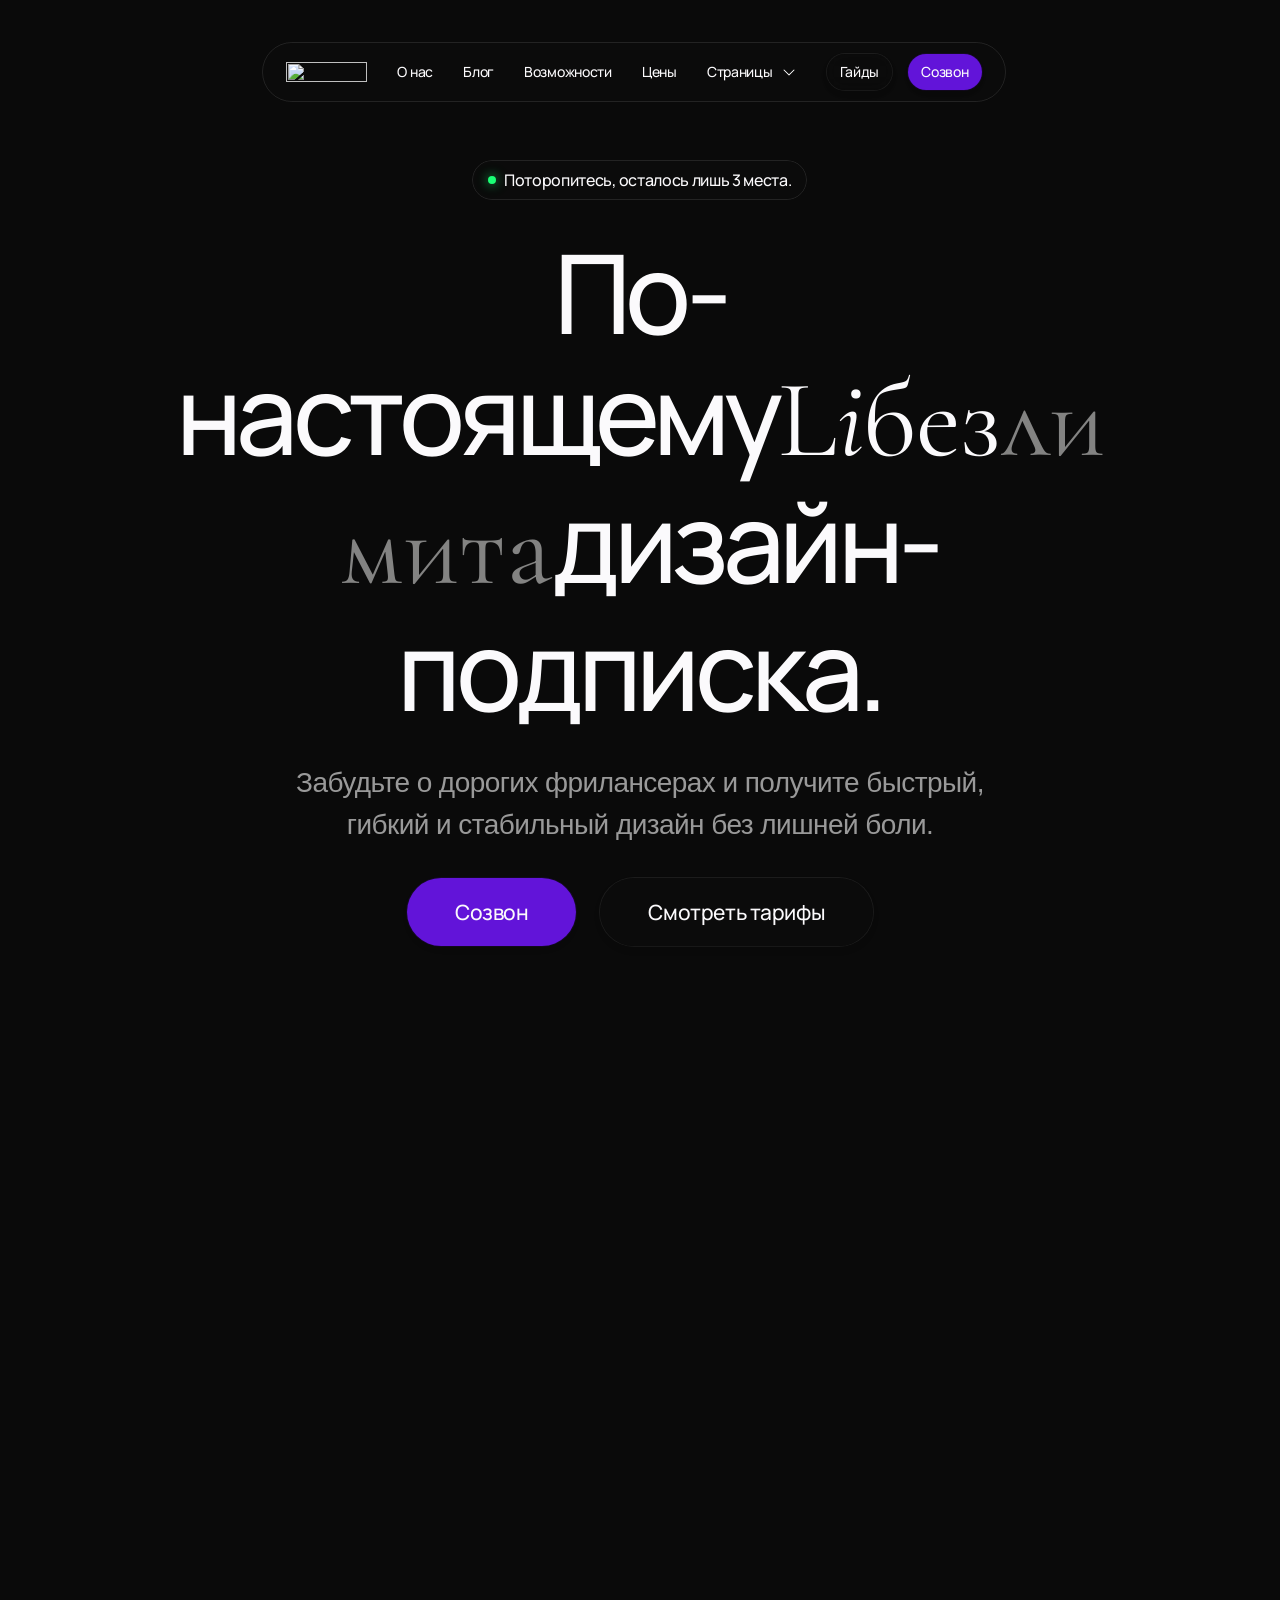
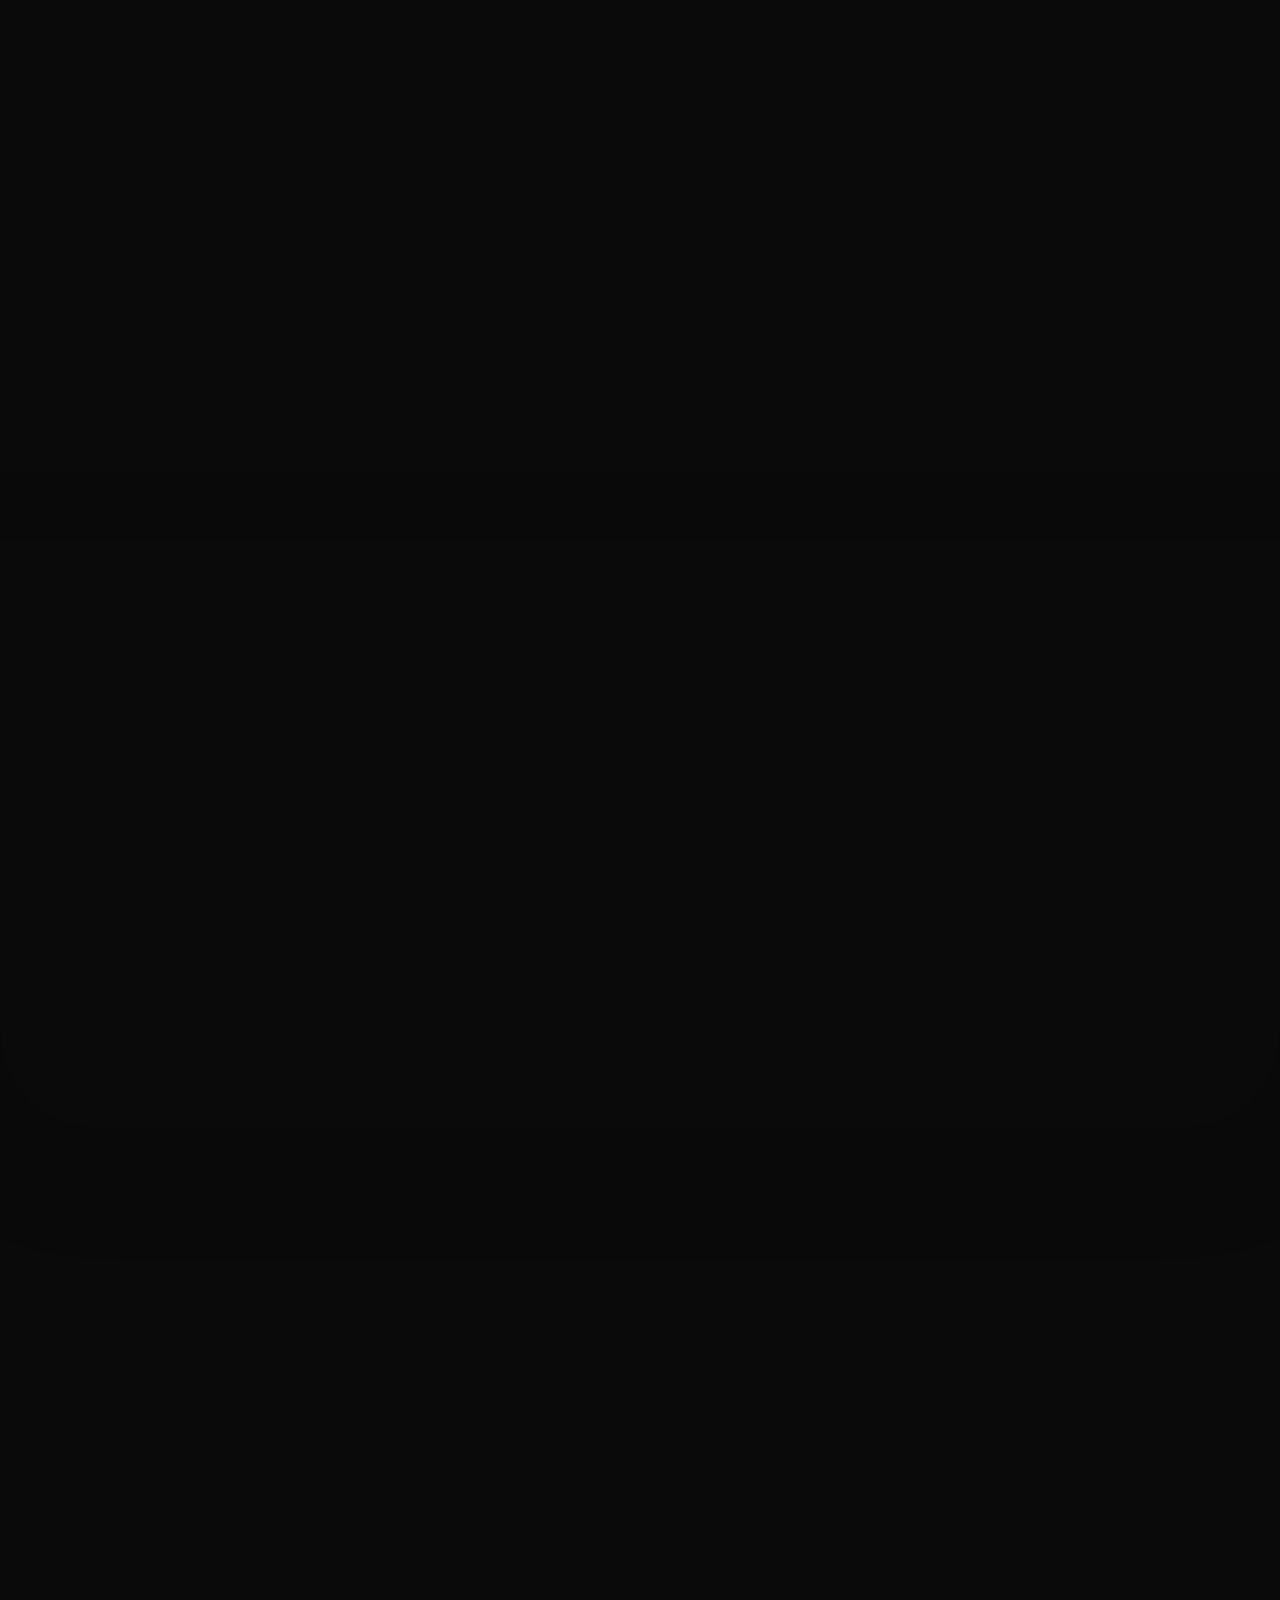
==== commit bf01ee85: "Add files via upload" ====
--- a/website-export/index.html
+++ b/website-export/index.html
@@ -1,2035 +1,189 @@
-<!DOCTYPE html><html lang="en" class="lenis lenis-smooth"><head>
-	<meta charset="utf-8">
-	
-	
-	
-	<!-- Start of headStart -->
-    
-    <!-- End of headStart -->
-	<meta name="viewport" content="width=device-width">
-	<meta name="generator" content="Framer e999480">
-	<title>Limitless - Framer Website Template for Agencies</title>
-    <meta name="description" content="The Limitless template is perfect for digital marketing agencies and freelancers who want a clean, immersive, and eye-catching website that will convert visitors into leads and clients.">
-    <meta name="framer-search-index" content="https://framerusercontent.com/sites/24rWmoLACJZylcA6WXKSKS/searchIndex-WU6wCUag4esI.json">
-    <meta name="framer-html-plugin" content="disable">
-    <link href="https://framerusercontent.com/images/AAwSuugmMv3rKrLmZa3T2tvUDVI.png" rel="icon" media="(prefers-color-scheme: light)">
-    <link href="https://framerusercontent.com/images/AAwSuugmMv3rKrLmZa3T2tvUDVI.png" rel="icon" media="(prefers-color-scheme: dark)">
-    <!-- Open Graph / Facebook -->
-    <meta property="og:type" content="website">
-    <meta property="og:title" content="Limitless - Framer Website Template for Agencies">
-    <meta property="og:description" content="The Limitless template is perfect for digital marketing agencies and freelancers who want a clean, immersive, and eye-catching website that will convert visitors into leads and clients.">
-    <meta property="og:image" content="https://framerusercontent.com/images/zp360aBeLFCROVHFQUn7Psrk4.jpg">
-    <!-- Twitter -->
-    <meta name="twitter:card" content="summary_large_image">
-    <meta name="twitter:title" content="Limitless - Framer Website Template for Agencies">
-    <meta name="twitter:description" content="The Limitless template is perfect for digital marketing agencies and freelancers who want a clean, immersive, and eye-catching website that will convert visitors into leads and clients.">
-    <meta name="twitter:image" content="https://framerusercontent.com/images/zp360aBeLFCROVHFQUn7Psrk4.jpg">
-	
-	<style data-framer-font-css="">/* latin-ext */
-@font-face {
-  font-family: 'Instrument Serif';
-  font-style: italic;
-  font-weight: 400;
-  font-display: swap;
-  src: url('https://fonts.gstatic.com/s/instrumentserif/v5/jizHRFtNs2ka5fXjeivQ4LroWlx-6zAjgn7MsNo.woff2') format('woff2');
-  unicode-range: U+0100-02BA, U+02BD-02C5, U+02C7-02CC, U+02CE-02D7, U+02DD-02FF, U+0304, U+0308, U+0329, U+1D00-1DBF, U+1E00-1E9F, U+1EF2-1EFF, U+2020, U+20A0-20AB, U+20AD-20C0, U+2113, U+2C60-2C7F, U+A720-A7FF;
-}
-/* latin */
-@font-face {
-  font-family: 'Instrument Serif';
-  font-style: italic;
-  font-weight: 400;
-  font-display: swap;
-  src: url('https://fonts.gstatic.com/s/instrumentserif/v5/jizHRFtNs2ka5fXjeivQ4LroWlx-6zAjjH7M.woff2') format('woff2');
-  unicode-range: U+0000-00FF, U+0131, U+0152-0153, U+02BB-02BC, U+02C6, U+02DA, U+02DC, U+0304, U+0308, U+0329, U+2000-206F, U+20AC, U+2122, U+2191, U+2193, U+2212, U+2215, U+FEFF, U+FFFD;
-}
-/* latin-ext */
-@font-face {
-  font-family: 'Instrument Serif';
-  font-style: normal;
-  font-weight: 400;
-  font-display: swap;
-  src: url('https://fonts.gstatic.com/s/instrumentserif/v5/jizBRFtNs2ka5fXjeivQ4LroWlx-6zsTjmbI.woff2') format('woff2');
-  unicode-range: U+0100-02BA, U+02BD-02C5, U+02C7-02CC, U+02CE-02D7, U+02DD-02FF, U+0304, U+0308, U+0329, U+1D00-1DBF, U+1E00-1E9F, U+1EF2-1EFF, U+2020, U+20A0-20AB, U+20AD-20C0, U+2113, U+2C60-2C7F, U+A720-A7FF;
-}
-/* latin */
-@font-face {
-  font-family: 'Instrument Serif';
-  font-style: normal;
-  font-weight: 400;
-  font-display: swap;
-  src: url('https://fonts.gstatic.com/s/instrumentserif/v5/jizBRFtNs2ka5fXjeivQ4LroWlx-6zUTjg.woff2') format('woff2');
-  unicode-range: U+0000-00FF, U+0131, U+0152-0153, U+02BB-02BC, U+02C6, U+02DA, U+02DC, U+0304, U+0308, U+0329, U+2000-206F, U+20AC, U+2122, U+2191, U+2193, U+2212, U+2215, U+FEFF, U+FFFD;
-}
-
-@font-face { font-family: "Inter"; src: url("https://framerusercontent.com/assets/5vvr9Vy74if2I6bQbJvbw7SY1pQ.woff2"); font-display: swap; font-style: normal; font-weight: 400; unicode-range: U+0460-052F, U+1C80-1C88, U+20B4, U+2DE0-2DFF, U+A640-A69F, U+FE2E-FE2F }
-@font-face { font-family: "Inter"; src: url("https://framerusercontent.com/assets/EOr0mi4hNtlgWNn9if640EZzXCo.woff2"); font-display: swap; font-style: normal; font-weight: 400; unicode-range: U+0301, U+0400-045F, U+0490-0491, U+04B0-04B1, U+2116 }
-@font-face { font-family: "Inter"; src: url("https://framerusercontent.com/assets/Y9k9QrlZAqio88Klkmbd8VoMQc.woff2"); font-display: swap; font-style: normal; font-weight: 400; unicode-range: U+1F00-1FFF }
-@font-face { font-family: "Inter"; src: url("https://framerusercontent.com/assets/OYrD2tBIBPvoJXiIHnLoOXnY9M.woff2"); font-display: swap; font-style: normal; font-weight: 400; unicode-range: U+0370-03FF }
-@font-face { font-family: "Inter"; src: url("https://framerusercontent.com/assets/JeYwfuaPfZHQhEG8U5gtPDZ7WQ.woff2"); font-display: swap; font-style: normal; font-weight: 400; unicode-range: U+0100-024F, U+0259, U+1E00-1EFF, U+2020, U+20A0-20AB, U+20AD-20CF, U+2113, U+2C60-2C7F, U+A720-A7FF }
-@font-face { font-family: "Inter"; src: url("https://framerusercontent.com/assets/GrgcKwrN6d3Uz8EwcLHZxwEfC4.woff2"); font-display: swap; font-style: normal; font-weight: 400; unicode-range: U+0000-00FF, U+0131, U+0152-0153, U+02BB-02BC, U+02C6, U+02DA, U+02DC, U+2000-206F, U+2070, U+2074-207E, U+2080-208E, U+20AC, U+2122, U+2191, U+2193, U+2212, U+2215, U+FEFF, U+FFFD }
-@font-face { font-family: "Inter"; src: url("https://framerusercontent.com/assets/b6Y37FthZeALduNqHicBT6FutY.woff2"); font-display: swap; font-style: normal; font-weight: 400; unicode-range: U+0102-0103, U+0110-0111, U+0128-0129, U+0168-0169, U+01A0-01A1, U+01AF-01B0, U+1EA0-1EF9, U+20AB }
-@font-face { font-family: "Inter"; src: url("https://framerusercontent.com/assets/vQyevYAyHtARFwPqUzQGpnDs.woff2"); font-display: swap; font-style: normal; font-weight: 400; unicode-range: U+0000-00FF, U+0131, U+0152-0153, U+02BB-02BC, U+02C6, U+02DA, U+02DC, U+2000-206F, U+2074, U+20AC, U+2122, U+2191, U+2193, U+2212, U+2215, U+FEFF, U+FFFD }
-@font-face { font-family: "Satoshi"; src: url("https://framerusercontent.com/third-party-assets/fontshare/wf/P2LQKHE6KA6ZP4AAGN72KDWMHH6ZH3TA/ZC32TK2P7FPS5GFTL46EU6KQJA24ZYDB/7AHDUZ4A7LFLVFUIFSARGIWCRQJHISQP.woff2"); font-display: swap; font-style: normal; font-weight: 500 }
-@font-face { font-family: "Satoshi"; src: url("https://framerusercontent.com/third-party-assets/fontshare/wf/TTX2Z3BF3P6Y5BQT3IV2VNOK6FL22KUT/7QYRJOI3JIMYHGY6CH7SOIFRQLZOLNJ6/KFIAZD4RUMEZIYV6FQ3T3GP5PDBDB6JY.woff2"); font-display: swap; font-style: normal; font-weight: 400 }
-@font-face { font-family: "Satoshi"; src: url("https://framerusercontent.com/third-party-assets/fontshare/wf/LAFFD4SDUCDVQEXFPDC7C53EQ4ZELWQI/PXCT3G6LO6ICM5I3NTYENYPWJAECAWDD/GHM6WVH6MILNYOOCXHXB5GTSGNTMGXZR.woff2"); font-display: swap; font-style: normal; font-weight: 700 }
-@font-face { font-family: "Satoshi"; src: url("https://framerusercontent.com/third-party-assets/fontshare/wf/CDEBEFT2R7XKNGXSBBLZGMY4MMHZG75P/HEVKDGQCYDZ7Z6CDVR2ZQGBCTUD6ZARH/BKWEE3VKGTFABE37K2DTH625VUSN2N35.woff2"); font-display: swap; font-style: italic; font-weight: 700 }
-@font-face { font-family: "Satoshi"; src: url("https://framerusercontent.com/third-party-assets/fontshare/wf/NID3I7RITWZSKXRCJGOCMP5NOADJK6IG/2HLHGD7OBTWCOHW64YXOE5KFXHU4KJHM/ZHME2QIRFR7UPJ47NLY27RCAFY44CKZJ.woff2"); font-display: swap; font-style: italic; font-weight: 500 }
-@font-face { font-family: "Instrument Serif Placeholder"; src: local("Times New Roman"); ascent-override: 117.87%; descent-override: 36.91%; line-gap-override: 0.00%; size-adjust: 83.99% }
-@font-face { font-family: "Inter Placeholder"; src: local("Arial"); ascent-override: 89.79%; descent-override: 22.36%; line-gap-override: 0.00%; size-adjust: 107.89% }
-@font-face { font-family: "Satoshi Placeholder"; src: local("Arial"); ascent-override: 102.23%; descent-override: 24.29%; line-gap-override: 10.12%; size-adjust: 98.80% }</style>
-	<link href="https://fonts.gstatic.com/" rel="preconnect" crossorigin="">
-	<meta name="robots" content="max-image-preview:large"><link rel="canonical" href="https://tiny-office-210914.framer.app/"><meta property="og:url" content="https://tiny-office-210914.framer.app/"><style data-framer-css-ssr-minified="" data-framer-components="framer-lib-cursors-host framer-ZteLy PropertyOverrides framer-ClzOj framer-76a1N framer-lib-combinedCSSRules framer-jSj99 framer-Vbrwc framer-Dsv4X framer-MGf7c framer-mtC5S framer-XfSqU framer-TwUfM framer-YfK5P framer-MurZf framer-Hj42z">html,body,#main{box-sizing:border-box;margin:0;padding:0}:root{-webkit-font-smoothing:antialiased;-moz-osx-font-smoothing:grayscale}*{box-sizing:border-box;-webkit-font-smoothing:inherit}h1,h2,h3,h4,h5,h6,p,figure{margin:0}body,input,textarea,select,button{font-family:sans-serif;font-size:12px}body{--token-a0b108d1-905f-48b6-9b39-89b275654751:#fbfafc;--token-af401efc-9628-428f-bfa1-a5e362ba0ec5:#999;--token-6b2be53b-6817-448e-b133-cd93fd6651c5:#0a0a0a;--token-cddd8839-50cd-4074-8da8-8850d0d377b4:#ffffff1a;--token-0412433a-5882-4fae-9632-beb8eb5b7b5b:#0d0d0d;--token-181c343f-eac3-43c0-b453-adf6d1c0605d:#6214d9;--token-54774cac-183c-45df-a96f-ed3a6b3baaa9:#1aff75;--token-f8dc39cc-9b31-4d20-8063-4556a3d8afa9:#fff;--token-2007957d-a074-4c0c-8a33-8d85ed1ba0fd:#000;--token-cd4b28e8-0a42-4b18-88ca-07b7a717f0f8:#0000001f}@supports (z-index:calc(infinity)){#__framer-badge-container{--infinity:infinity}}#__framer-badge-container{pointer-events:none;width:100%;z-index:calc(var(--infinity,2147480000));justify-content:flex-end;padding:20px;display:flex;position:fixed;bottom:0}@supports (background:-webkit-named-image(i)) and (not (grid-template-rows:subgrid)){body{--framer-will-change-override:transform}}@supports (background:-webkit-named-image(i)) and (not (position-area:top right)){body{--framer-will-change-filter-override:filter}}[data-framer-component-type=Text] div div span,[data-framer-component-type=Text] a div span,[data-framer-component-type=Text] span span span,[data-framer-component-type=Text] p span span,[data-framer-component-type=Text] h1 span span,[data-framer-component-type=Text] h2 span span,[data-framer-component-type=Text] h3 span span,[data-framer-component-type=Text] h4 span span,[data-framer-component-type=Text] h5 span span,[data-framer-component-type=Text] h6 span span,[data-framer-component-type=Text] a{font-family:var(--font-family);font-style:var(--font-style);font-weight:min(calc(var(--framer-font-weight-increase,0) + var(--font-weight,400)),900);color:var(--text-color);letter-spacing:var(--letter-spacing);font-size:var(--font-size);text-transform:var(--text-transform);--text-decoration:var(--framer-text-decoration-style,solid)var(--framer-text-decoration,none)var(--framer-text-decoration-color,currentcolor)var(--framer-text-decoration-thickness,auto);--text-decoration-skip-ink:var(--framer-text-decoration-skip-ink);--text-underline-offset:var(--framer-text-decoration-offset);line-height:var(--line-height);--font-family:var(--framer-font-family);--font-style:var(--framer-font-style);--font-weight:var(--framer-font-weight);--text-color:var(--framer-text-color);--letter-spacing:var(--framer-letter-spacing);--font-size:var(--framer-font-size);--text-transform:var(--framer-text-transform);--line-height:var(--framer-line-height)}@supports not (color:color(display-p3 1 1 1)){p.framer-text,div.framer-text,h1.framer-text,h2.framer-text,h3.framer-text,h4.framer-text,h5.framer-text,h6.framer-text,li.framer-text,ol.framer-text,ul.framer-text,span.framer-text:not([data-text-fill]){color:var(--framer-blockquote-text-color-rgb,var(--framer-blockquote-text-color,var(--framer-text-color-rgb,var(--framer-text-color,#000))));-webkit-text-stroke-color:var(--framer-text-stroke-color-rgb,var(--framer-text-stroke-color,initial))}mark.framer-text{background-color:var(--framer-blockquote-text-background-color-rgb,var(--framer-blockquote-text-background-color,var(--framer-text-background-color-rgb,var(--framer-text-background-color,initial))))}}@supports not (color:color(display-p3 1 1 1)){code.framer-text,code.framer-text span.framer-text:not([data-text-fill]){color:var(--framer-blockquote-text-color-rgb,var(--framer-blockquote-text-color,var(--framer-code-text-color-rgb,var(--framer-code-text-color,var(--framer-text-color-rgb,var(--framer-text-color,#000))))))}}@supports not (color:color(display-p3 1 1 1)){a.framer-text,span.framer-text[data-nested-link]{color:var(--framer-blockquote-text-color-rgb,var(--framer-blockquote-text-color,var(--framer-link-text-color-rgb,var(--framer-link-text-color,var(--framer-text-color-rgb,var(--framer-text-color,#000))))));background-color:var(--framer-link-text-background-color-rgb,var(--framer-link-text-background-color,initial));-webkit-text-decoration-color:var(--framer-link-text-decoration-color-rgb,var(--framer-link-text-decoration-color,var(--framer-text-decoration-color-rgb,var(--framer-text-decoration-color,currentcolor))));text-decoration-color:var(--framer-link-text-decoration-color-rgb,var(--framer-link-text-decoration-color,var(--framer-text-decoration-color-rgb,var(--framer-text-decoration-color,currentcolor))))}}@supports not (color:color(display-p3 1 1 1)){code.framer-text a.framer-text,code.framer-text a.framer-text span.framer-text:not([data-text-fill]),code.framer-text span.framer-text[data-nested-link],code.framer-text span.framer-text[data-nested-link] span.framer-text:not([data-text-fill]){color:var(--framer-blockquote-text-color-rgb,var(--framer-blockquote-text-color,var(--framer-link-text-color-rgb,var(--framer-link-text-color,var(--framer-code-text-color-rgb,var(--framer-code-text-color,var(--framer-text-color-rgb,var(--framer-text-color,#000))))))))}}@supports not (color:color(display-p3 1 1 1)){a.framer-text:hover,span.framer-text[data-nested-link]:hover{color:var(--framer-link-hover-text-color-rgb,var(--framer-link-hover-text-color,var(--framer-blockquote-text-color-rgb,var(--framer-blockquote-text-color,var(--framer-link-text-color-rgb,var(--framer-link-text-color,var(--framer-text-color-rgb,var(--framer-text-color,#000))))))));background-color:var(--framer-link-hover-text-background-color-rgb,var(--framer-link-hover-text-background-color,var(--framer-link-text-background-color-rgb,var(--framer-link-text-background-color,var(--framer-text-background-color-rgb,var(--framer-text-background-color,initial))))));-webkit-text-decoration-color:var(--framer-link-hover-text-decoration-color-rgb,var(--framer-link-hover-text-decoration-color,var(--framer-link-text-decoration-color-rgb,var(--framer-link-text-decoration-color,var(--framer-text-decoration-color-rgb,var(--framer-text-decoration-color,currentcolor))))));text-decoration-color:var(--framer-link-hover-text-decoration-color-rgb,var(--framer-link-hover-text-decoration-color,var(--framer-link-text-decoration-color-rgb,var(--framer-link-text-decoration-color,var(--framer-text-decoration-color-rgb,var(--framer-text-decoration-color,currentcolor))))))}}@supports not (color:color(display-p3 1 1 1)){code.framer-text a.framer-text:hover,code.framer-text span.framer-text[data-nested-link]:hover{color:var(--framer-link-hover-text-color-rgb,var(--framer-link-hover-text-color,var(--framer-blockquote-text-color-rgb,var(--framer-blockquote-text-color,var(--framer-link-text-color-rgb,var(--framer-link-text-color,var(--framer-code-text-color-rgb,var(--framer-code-text-color,var(--framer-text-color-rgb,var(--framer-text-color,#000))))))))))}}@supports not (color:color(display-p3 1 1 1)){a.framer-text[data-framer-page-link-current],span.framer-text[data-framer-page-link-current]{color:var(--framer-link-current-text-color-rgb,var(--framer-link-current-text-color,var(--framer-link-text-color-rgb,var(--framer-link-text-color,var(--framer-text-color-rgb,var(--framer-text-color,#000))))));background-color:var(--framer-link-current-text-background-color-rgb,var(--framer-link-current-text-background-color,var(--framer-link-text-background-color-rgb,var(--framer-link-text-background-color,var(--framer-text-background-color-rgb,var(--framer-text-background-color,initial))))));-webkit-text-decoration-color:var(--framer-link-current-text-decoration-color-rgb,var(--framer-link-current-text-decoration-color,var(--framer-link-text-decoration-color-rgb,var(--framer-link-text-decoration-color,var(--framer-text-decoration-color-rgb,var(--framer-text-decoration-color,currentcolor))))));text-decoration-color:var(--framer-link-current-text-decoration-color-rgb,var(--framer-link-current-text-decoration-color,var(--framer-link-text-decoration-color-rgb,var(--framer-link-text-decoration-color,var(--framer-text-decoration-color-rgb,var(--framer-text-decoration-color,currentcolor))))))}}@supports not (color:color(display-p3 1 1 1)){code.framer-text a.framer-text[data-framer-page-link-current],code.framer-text a.framer-text[data-framer-page-link-current] span.framer-text:not([data-text-fill]),code.framer-text span.framer-text[data-framer-page-link-current],code.framer-text span.framer-text[data-framer-page-link-current] span.framer-text:not([data-text-fill]){color:var(--framer-link-current-text-color-rgb,var(--framer-link-current-text-color,var(--framer-link-text-color-rgb,var(--framer-link-text-color,var(--framer-code-text-color-rgb,var(--framer-code-text-color,var(--framer-text-color-rgb,var(--framer-text-color,#000))))))));background-color:var(--framer-link-current-text-background-color-rgb,var(--framer-link-current-text-background-color,var(--framer-link-text-background-color-rgb,var(--framer-link-text-background-color,var(--framer-text-background-color-rgb,var(--framer-text-background-color,initial))))))}}@supports not (color:color(display-p3 1 1 1)){a.framer-text[data-framer-page-link-current]:hover,span.framer-text[data-framer-page-link-current]:hover{color:var(--framer-link-hover-text-color-rgb,var(--framer-link-hover-text-color,var(--framer-link-current-text-color-rgb,var(--framer-link-current-text-color,var(--framer-link-text-color-rgb,var(--framer-link-text-color,var(--framer-code-text-color-rgb,var(--framer-code-text-color,var(--framer-text-color-rgb,var(--framer-text-color,#000))))))))));background-color:var(--framer-link-hover-text-background-color-rgb,var(--framer-link-hover-text-background-color,var(--framer-link-current-text-background-color-rgb,var(--framer-link-current-text-background-color,var(--framer-link-text-background-color-rgb,var(--framer-link-text-background-color,initial))))));-webkit-text-decoration-color:var(--framer-link-hover-text-decoration-color-rgb,var(--framer-link-hover-text-decoration-color,var(--framer-link-current-text-decoration-color-rgb,var(--framer-link-current-text-decoration-color,var(--framer-link-text-decoration-color-rgb,var(--framer-link-text-decoration-color,var(--framer-text-decoration-color-rgb,var(--framer-text-decoration-color,currentcolor))))))));text-decoration-color:var(--framer-link-hover-text-decoration-color-rgb,var(--framer-link-hover-text-decoration-color,var(--framer-link-current-text-decoration-color-rgb,var(--framer-link-current-text-decoration-color,var(--framer-link-text-decoration-color-rgb,var(--framer-link-text-decoration-color,var(--framer-text-decoration-color-rgb,var(--framer-text-decoration-color,currentcolor))))))))}}@supports not (color:color(display-p3 1 1 1)){code.framer-text a.framer-text[data-framer-page-link-current]:hover,code.framer-text a.framer-text[data-framer-page-link-current]:hover span.framer-text:not([data-text-fill]),code.framer-text span.framer-text[data-framer-page-link-current]:hover,code.framer-text span.framer-text[data-framer-page-link-current]:hover span.framer-text:not([data-text-fill]){color:var(--framer-link-hover-text-color-rgb,var(--framer-link-hover-text-color,var(--framer-link-current-text-color-rgb,var(--framer-link-current-text-color,var(--framer-link-text-color-rgb,var(--framer-link-text-color,var(--framer-code-text-color-rgb,var(--framer-code-text-color,var(--framer-text-color-rgb,var(--framer-text-color,#000))))))))));background-color:var(--framer-link-hover-text-background-color-rgb,var(--framer-link-hover-text-background-color,var(--framer-link-current-text-background-color-rgb,var(--framer-link-current-text-background-color,var(--framer-link-text-background-color-rgb,var(--framer-link-text-background-color,initial))))))}}@supports not (aspect-ratio:1){.framer-text-module:not([data-width=fit])[style*=aspect-ratio]{position:relative!important}.framer-text-module:not([data-width=fit])[style*=aspect-ratio]:before{content:"";padding-bottom:calc(100%/calc(var(--aspect-ratio)));display:block}.framer-text-module[data-width=fill]>:first-child,.framer-text-module[data-width=fill]>.ssr-variant>:first-child,.framer-text-module:not([data-width=fit])[style*=aspect-ratio]>:first-child,.framer-text-module:not([data-width=fit])[style*=aspect-ratio]>.ssr-variant>:first-child{position:absolute;top:0;left:0;height:100%!important}}@supports not (overflow:clip){:root{--overflow-clip-fallback:hidden}}@supports (background:-webkit-named-image(i)) and (not (contain-intrinsic-size:inherit)){div.framer-text,p.framer-text,h1.framer-text,h2.framer-text,h3.framer-text,h4.framer-text,h5.framer-text,h6.framer-text,ol.framer-text,ul.framer-text,li.framer-text,blockquote.framer-text,.framer-text.framer-image{display:var(--text-truncation-display-inline-for-safari-16,revert)}div.framer-text:after,p.framer-text:after,h1.framer-text:after,h2.framer-text:after,h3.framer-text:after,h4.framer-text:after,h5.framer-text:after,h6.framer-text:after,ol.framer-text:after,ul.framer-text:after,li.framer-text:after,blockquote.framer-text:after,.framer-text.framer-image:after{content:var(--text-truncation-line-break-for-safari-16);white-space:pre}.framer-text.framer-text-module,.framer-text.framer-table-wrapper{display:var(--text-truncation-display-none-for-safari-16,revert)}p.framer-text[data-text-fill]{display:var(--text-truncation-display-inline-for-safari-16,inline-block)}}@supports (corner-shape:superellipse(2)){:root{--one-if-corner-shape-supported:1}}@supports (aspect-ratio:1){body{--framer-aspect-ratio-supported:auto}}.framer-ZteLy.framer-lux5qc,.framer-ZteLy .framer-lux5qc{display:block}.framer-ZteLy.framer-72rtr7{background-color:#0a0a0a;flex-flow:column;place-content:center flex-start;align-items:center;gap:0;width:1200px;height:min-content;padding:0;display:flex;position:relative;overflow:hidden}.framer-ZteLy .framer-oiko23-container{will-change:var(--framer-will-change-effect-override,transform);z-index:10;flex:none;width:100%;height:auto;position:fixed;top:18px;left:-6px}.framer-ZteLy .framer-1oyybpj-container{z-index:1;flex:none;height:80vh;position:fixed;bottom:0;left:0;right:0}.framer-ZteLy .framer-d4k7jm{pointer-events:none;z-index:2;flex-flow:column;flex:none;place-content:center;align-items:center;gap:0;width:100%;height:min-content;padding:0;display:flex;position:relative;overflow:hidden}.framer-ZteLy .framer-vi1zhz{background-color:var(--token-6b2be53b-6817-448e-b133-cd93fd6651c5,#0a0a0a);pointer-events:auto;flex-flow:row;flex:none;place-content:center;align-items:center;gap:0;width:100%;height:min-content;padding:160px 64px 64px;display:flex;position:relative;overflow:visible}.framer-ZteLy .framer-he1c7i{flex-flow:column;flex:1 0 0;place-content:center;align-items:center;gap:32px;width:1px;max-width:1200px;height:min-content;padding:0;display:flex;position:relative;overflow:visible}.framer-ZteLy .framer-1dyvgcl{z-index:1;flex:none;width:326px;height:8px;position:absolute;top:100px;left:calc(49.9067% - 163px);overflow:hidden}.framer-ZteLy .framer-pz5jso-container{will-change:var(--framer-will-change-effect-override,transform);flex:none;width:auto;height:auto;position:relative}.framer-ZteLy .framer-qy4pf0{--framer-link-text-color:#09f;--framer-link-text-decoration:underline;white-space:pre-wrap;will-change:var(--framer-will-change-effect-override,transform);word-break:break-word;word-wrap:break-word;flex:none;width:100%;max-width:952px;height:auto;position:relative}.framer-ZteLy .framer-nqkn6i{--framer-link-text-color:#09f;--framer-link-text-decoration:underline;white-space:pre-wrap;will-change:var(--framer-will-change-effect-override,transform);word-break:break-word;word-wrap:break-word;flex:none;width:100%;height:auto;position:relative}.framer-ZteLy .framer-1ffmjq9{will-change:var(--framer-will-change-effect-override,transform);flex-flow:row;flex:none;place-content:center;align-items:center;gap:24px;width:min-content;height:min-content;padding:0;display:flex;position:relative;overflow:visible}.framer-ZteLy .framer-1dssxbw-container,.framer-ZteLy .framer-udco55-container,.framer-ZteLy .framer-1p1o7u0-container,.framer-ZteLy .framer-11yoqds-container,.framer-ZteLy .framer-1dj5i62-container,.framer-ZteLy .framer-l0qgoq-container,.framer-ZteLy .framer-2eifwt-container,.framer-ZteLy .framer-1lzdi56-container,.framer-ZteLy .framer-gdbjw3-container,.framer-ZteLy .framer-1db4ifi-container,.framer-ZteLy .framer-g6phwy-container,.framer-ZteLy .framer-16ke0ja-container,.framer-ZteLy .framer-5iqsch-container{flex:none;width:auto;height:auto;position:relative}.framer-ZteLy .framer-iadp4w{background-color:var(--token-6b2be53b-6817-448e-b133-cd93fd6651c5,#0a0a0a);pointer-events:auto;z-index:3;flex-flow:column;flex:none;place-content:center;align-items:center;gap:10px;width:100%;height:min-content;padding:0 64px 64px;display:flex;position:relative;overflow:hidden}.framer-ZteLy .framer-dv3td6{will-change:var(--framer-will-change-effect-override,transform);border-radius:48px;flex:none;width:100%;height:603px;position:relative;overflow:hidden}.framer-ZteLy .framer-12v7cda-container{flex:none;width:100%;max-width:1200px;height:auto;position:absolute;top:50%;left:50%;transform:translate(-50%,-50%)}.framer-ZteLy .framer-9r87wk{flex-flow:row;flex:none;place-content:center;align-items:center;gap:10px;width:min-content;height:min-content;padding:0;display:flex;position:absolute;top:50%;left:50%;overflow:visible;transform:translate(-50%,-50%)}.framer-ZteLy .framer-160yt3v,.framer-ZteLy .framer-wmq440,.framer-ZteLy .framer-1nj4y79,.framer-ZteLy .framer-jx6b9d,.framer-ZteLy .framer-14sa1mc,.framer-ZteLy .framer-ke9zc3,.framer-ZteLy .framer-witu66,.framer-ZteLy .framer-o76hds,.framer-ZteLy .framer-m4ipo4,.framer-ZteLy .framer-fymvz7,.framer-ZteLy .framer-1udeps9,.framer-ZteLy .framer-1w5kgyc,.framer-ZteLy .framer-19qe4gt,.framer-ZteLy .framer-2tihfe,.framer-ZteLy .framer-u26itp,.framer-ZteLy .framer-m9bhgk{--framer-link-text-color:#09f;--framer-link-text-decoration:underline;white-space:pre;flex:none;width:auto;height:auto;position:relative}.framer-ZteLy .framer-3qyu93{background-color:var(--token-6b2be53b-6817-448e-b133-cd93fd6651c5,#0a0a0a);flex-flow:column;flex:none;place-content:center;align-items:center;gap:24px;width:100%;height:min-content;padding:0 64px 64px;display:flex;position:relative;overflow:hidden}.framer-ZteLy .framer-18ygovt{flex-flow:column;flex:none;place-content:center;align-items:center;gap:48px;width:100%;max-width:1200px;height:min-content;padding:0;scroll-margin-top:150px;display:flex;position:relative;overflow:visible}.framer-ZteLy .framer-11nwks7-container,.framer-ZteLy .framer-itfvcw-container{flex:none;width:100%;height:55px;position:relative}.framer-ZteLy .framer-1szypq7{width:171px;height:42px;position:relative}.framer-ZteLy .framer-p8h5wb{width:142px;height:33px;position:relative}.framer-ZteLy .framer-1f7gom9{width:169px;height:42px;position:relative}.framer-ZteLy .framer-a04mz1{width:133px;height:32px;position:relative}.framer-ZteLy .framer-1uz2kfh{width:99px;height:39px;position:relative}.framer-ZteLy .framer-1ockiws{width:117px;height:60px;position:relative}.framer-ZteLy .framer-1jsiep5,.framer-ZteLy .framer-skephz,.framer-ZteLy .framer-lmb2wj,.framer-ZteLy .framer-1lkxobu{background-color:var(--token-6b2be53b-6817-448e-b133-cd93fd6651c5,#0a0a0a);pointer-events:auto;flex-flow:column;flex:none;place-content:center;align-items:center;gap:24px;width:100%;height:min-content;padding:64px;display:flex;position:relative;overflow:visible}.framer-ZteLy .framer-19dw5as,.framer-ZteLy .framer-p7hhgb{--border-bottom-width:0px;--border-color:var(--token-cddd8839-50cd-4074-8da8-8850d0d377b4,#ffffff1a);--border-left-width:0px;--border-right-width:0px;--border-style:solid;--border-top-width:1px;background-color:var(--token-2c8e730a-6f7f-4e7f-b0a6-e316cb419f8d,#0d0d0d);will-change:var(--framer-will-change-override,transform);border-radius:24px;flex-flow:row;flex:none;place-content:center flex-start;align-items:center;gap:24px;width:100%;max-width:1000px;height:min-content;padding:64px 48px;scroll-margin-top:150px;display:flex;position:relative;overflow:hidden}.framer-ZteLy .framer-d2h5q3,.framer-ZteLy .framer-1p7nyww{z-index:1;flex-flow:column;flex:none;place-content:flex-start center;align-items:flex-start;gap:24px;width:min-content;height:min-content;padding:0;display:flex;position:relative;overflow:hidden}.framer-ZteLy .framer-aq5ppe,.framer-ZteLy .framer-1rxtzu{flex-flow:column;flex:none;place-content:flex-start center;align-items:flex-start;gap:16px;width:470px;height:min-content;padding:0;display:flex;position:relative;overflow:visible}.framer-ZteLy .framer-h71c1s,.framer-ZteLy .framer-xfyi4u{flex-flow:row;flex:none;place-content:center;align-items:center;gap:4px;width:min-content;height:min-content;padding:0;display:flex;position:relative;overflow:hidden}.framer-ZteLy .framer-1vwjbow-container,.framer-ZteLy .framer-1mgee3d-container,.framer-ZteLy .framer-3fdlyt-container,.framer-ZteLy .framer-io4n0g-container,.framer-ZteLy .framer-1taasuk-container,.framer-ZteLy .framer-4zsysk-container,.framer-ZteLy .framer-16r7psa-container,.framer-ZteLy .framer-a59iia-container,.framer-ZteLy .framer-vyrui0-container,.framer-ZteLy .framer-1jy8pec-container{flex:none;width:16px;height:16px;position:relative}.framer-ZteLy .framer-3eam1s,.framer-ZteLy .framer-ahdyf3,.framer-ZteLy .framer-1o8bex8,.framer-ZteLy .framer-1l7cdpg,.framer-ZteLy .framer-1wyjydz,.framer-ZteLy .framer-1w2vwf8,.framer-ZteLy .framer-ubrd2e,.framer-ZteLy .framer-250we9,.framer-ZteLy .framer-hmdrd1,.framer-ZteLy .framer-1p6qfjf,.framer-ZteLy .framer-1xpqfqp,.framer-ZteLy .framer-o236jq,.framer-ZteLy .framer-13tlwcl,.framer-ZteLy .framer-184r68d,.framer-ZteLy .framer-1j8la5k,.framer-ZteLy .framer-1kydzwg,.framer-ZteLy .framer-1ol9fp8,.framer-ZteLy .framer-1t3ane8,.framer-ZteLy .framer-clwig4,.framer-ZteLy .framer-1ph3y63,.framer-ZteLy .framer-1x7xzuh,.framer-ZteLy .framer-10k9whg,.framer-ZteLy .framer-5np5kh,.framer-ZteLy .framer-tgspxs,.framer-ZteLy .framer-1wt8e51,.framer-ZteLy .framer-jfrm6,.framer-ZteLy .framer-odvu7x{--framer-link-text-color:#09f;--framer-link-text-decoration:underline;white-space:pre-wrap;word-break:break-word;word-wrap:break-word;flex:none;width:100%;height:auto;position:relative}.framer-ZteLy .framer-zy35z9,.framer-ZteLy .framer-2sri3v{flex-flow:column;flex:none;place-content:flex-start center;align-items:flex-start;gap:4px;width:min-content;height:min-content;padding:0;display:flex;position:relative;overflow:visible}.framer-ZteLy .framer-10zdvqs,.framer-ZteLy .framer-b2hg0a{--framer-link-text-color:#09f;--framer-link-text-decoration:underline;white-space:pre-wrap;word-break:break-word;word-wrap:break-word;flex:none;width:100px;height:auto;position:relative}.framer-ZteLy .framer-13e1amn-container{z-index:0;flex:none;width:45%;height:100%;position:absolute;top:0;right:-2px}.framer-ZteLy .framer-110ixpg,.framer-ZteLy .framer-c41sfi{background-color:var(--token-6b2be53b-6817-448e-b133-cd93fd6651c5,#0a0a0a);pointer-events:auto;flex-flow:column;flex:none;place-content:center;align-items:center;gap:24px;width:100%;height:min-content;padding:64px 64px 0;display:flex;position:relative;overflow:visible}.framer-ZteLy .framer-hsk2wj,.framer-ZteLy .framer-1of90z4{--border-bottom-width:0px;--border-color:var(--token-cddd8839-50cd-4074-8da8-8850d0d377b4,#ffffff1a);--border-left-width:0px;--border-right-width:0px;--border-style:solid;--border-top-width:1px;background:linear-gradient(180deg,var(--token-0412433a-5882-4fae-9632-beb8eb5b7b5b,#0d0d0d)0%,var(--token-6b2be53b-6817-448e-b133-cd93fd6651c5,#0a0a0a)100%);z-index:1;border-radius:50px;flex-flow:column;flex:none;place-content:center;align-items:center;gap:24px;width:100%;max-width:1200px;height:min-content;padding:64px 48px;scroll-margin-top:150px;display:flex;position:relative;overflow:visible}.framer-ZteLy .framer-dhb65{flex-flow:column;flex:none;place-content:center;align-items:center;gap:64px;width:100%;max-width:1200px;height:min-content;padding:0;display:flex;position:relative;overflow:visible}.framer-ZteLy .framer-1u8pi1e,.framer-ZteLy .framer-1b9n7rm,.framer-ZteLy .framer-1wmrkpx,.framer-ZteLy .framer-1xca420,.framer-ZteLy .framer-1mf5qe2{flex-flow:column;flex:none;place-content:center;align-items:center;gap:8px;width:100%;height:min-content;padding:0;display:flex;position:relative;overflow:hidden}.framer-ZteLy .framer-o3upmz{flex-flow:column;flex:none;place-content:center;align-items:center;gap:16px;width:100%;height:min-content;padding:0;display:flex;position:relative;overflow:visible}.framer-ZteLy .framer-12l18wi{flex:none;grid-template-rows:repeat(2,min-content);grid-template-columns:repeat(3,minmax(200px,1fr));grid-auto-rows:min-content;justify-content:center;gap:0;width:100%;height:min-content;padding:0;display:grid;position:relative;overflow:visible}.framer-ZteLy .framer-uqfx0z,.framer-ZteLy .framer-1rob205,.framer-ZteLy .framer-1wna2o7{will-change:var(--framer-will-change-override,transform);border-radius:24px;flex-flow:column;flex:none;place-content:center;place-self:start;align-items:center;gap:24px;width:100%;height:min-content;padding:0;display:flex;position:relative;overflow:hidden}.framer-ZteLy .framer-88ev2s-container,.framer-ZteLy .framer-f4b5xk-container,.framer-ZteLy .framer-9hxdf1-container,.framer-ZteLy .framer-nb48x2-container,.framer-ZteLy .framer-g26tue-container,.framer-ZteLy .framer-ebc5ff-container,.framer-ZteLy .framer-18j34nf-container,.framer-ZteLy .framer-ogkkeh-container,.framer-ZteLy .framer-7npjeu-container{aspect-ratio:1.00806;height:var(--framer-aspect-ratio-supported,75px);flex:none;width:72px;position:relative}.framer-ZteLy .framer-5zpo26,.framer-ZteLy .framer-1yjtt04,.framer-ZteLy .framer-432nhe,.framer-ZteLy .framer-11xfzx4,.framer-ZteLy .framer-11jai21{z-index:2;flex-flow:column;flex:none;place-content:center;align-items:center;gap:16px;width:100%;height:min-content;padding:0;display:flex;position:relative;overflow:hidden}.framer-ZteLy .framer-6uucmi{background-color:var(--token-6b2be53b-6817-448e-b133-cd93fd6651c5,#0a0a0a);pointer-events:auto;flex-flow:column;flex:none;place-content:center;align-items:center;gap:0;width:100%;height:min-content;padding:64px;display:flex;position:relative;overflow:visible}.framer-ZteLy .framer-1utf7x5-container,.framer-ZteLy .framer-1legju3-container,.framer-ZteLy .framer-1ho2k7b-container{flex:none;width:100%;height:300px;position:relative}.framer-ZteLy .framer-zijqqm,.framer-ZteLy .framer-4ommwj{--border-bottom-width:0px;--border-color:var(--token-cddd8839-50cd-4074-8da8-8850d0d377b4,#ffffff1a);--border-left-width:0px;--border-right-width:0px;--border-style:solid;--border-top-width:1px;border-radius:24px;width:442px;height:250px;position:relative;overflow:visible}.framer-ZteLy .framer-txszx0,.framer-ZteLy .framer-1v4to7s{--border-bottom-width:0px;--border-color:var(--token-cddd8839-50cd-4074-8da8-8850d0d377b4,#ffffff1a);--border-left-width:0px;--border-right-width:0px;--border-style:solid;--border-top-width:1px;aspect-ratio:1.768;height:var(--framer-aspect-ratio-supported,250px);border-radius:24px;width:442px;position:relative;overflow:visible}.framer-ZteLy .framer-1gg8b21,.framer-ZteLy .framer-3xqh0x,.framer-ZteLy .framer-1ay6eln,.framer-ZteLy .framer-jnk2xw,.framer-ZteLy .framer-n4dk59,.framer-ZteLy .framer-1iyow1e{--border-bottom-width:0px;--border-color:var(--token-cddd8839-50cd-4074-8da8-8850d0d377b4,#ffffff1a);--border-left-width:0px;--border-right-width:0px;--border-style:solid;--border-top-width:1px;border-radius:24px;width:442px;height:251px;position:relative;overflow:visible}.framer-ZteLy .framer-1xjlbpn,.framer-ZteLy .framer-yjdz6{--border-bottom-width:0px;--border-color:var(--token-cddd8839-50cd-4074-8da8-8850d0d377b4,#ffffff1a);--border-left-width:0px;--border-right-width:0px;--border-style:solid;--border-top-width:1px;aspect-ratio:1.76096;height:var(--framer-aspect-ratio-supported,251px);border-radius:24px;width:442px;position:relative;overflow:visible}.framer-ZteLy .framer-mhwl1p{z-index:1;border-radius:50px;flex-flow:column;flex:none;place-content:center;align-items:center;gap:64px;width:100%;max-width:1440px;height:min-content;padding:0;scroll-margin-top:150px;display:flex;position:relative;overflow:visible}.framer-ZteLy .framer-1m0sf4h,.framer-ZteLy .framer-n7zaum,.framer-ZteLy .framer-7md027{flex-flow:column;flex:none;place-content:center;align-items:center;gap:24px;width:100%;max-width:1200px;height:min-content;padding:0;display:flex;position:relative;overflow:visible}.framer-ZteLy .framer-48qkl0,.framer-ZteLy .framer-8lqrvq,.framer-ZteLy .framer-ujqgg0,.framer-ZteLy .framer-19j0b8m{flex-flow:column;flex:none;place-content:center;align-items:center;gap:16px;width:100%;height:min-content;padding:0;display:flex;position:relative;overflow:hidden}.framer-ZteLy .framer-182kdtz{flex-flow:row;flex:none;place-content:center;align-items:center;gap:64px;width:100%;max-width:1200px;height:min-content;padding:0;display:flex;position:relative;overflow:visible}.framer-ZteLy .framer-10civek{--border-bottom-width:0px;--border-color:var(--token-cddd8839-50cd-4074-8da8-8850d0d377b4,#ffffff1a);--border-left-width:0px;--border-right-width:0px;--border-style:solid;--border-top-width:1px;background-color:var(--token-2c8e730a-6f7f-4e7f-b0a6-e316cb419f8d,#0d0d0d);will-change:var(--framer-will-change-override,transform);border-radius:24px;flex-flow:row;flex:1 0 0;place-content:center flex-start;align-items:center;gap:24px;width:1px;max-width:1000px;height:min-content;padding:64px 48px;display:flex;position:relative;overflow:hidden}.framer-ZteLy .framer-1labjhn{flex-flow:column;flex:none;place-content:flex-start center;align-items:flex-start;gap:16px;width:380px;height:min-content;padding:0;display:flex;position:relative;overflow:visible}.framer-ZteLy .framer-s1ueu7-container{z-index:0;flex:none;width:50%;height:100%;position:absolute;top:0;right:0}.framer-ZteLy .framer-t15uo1{flex-flow:column;flex:none;place-content:center;align-items:center;gap:64px;width:395px;height:min-content;padding:0;display:flex;position:relative;overflow:visible}.framer-ZteLy .framer-1e09niz{flex-flow:column;flex:none;place-content:flex-start center;align-items:flex-start;gap:12px;width:100%;height:min-content;padding:0;display:flex;position:relative;overflow:visible}.framer-ZteLy .framer-cgy8wp,.framer-ZteLy .framer-1osn1u8{flex-flow:column;flex:none;place-content:flex-start center;align-items:flex-start;gap:16px;width:100%;height:min-content;padding:0;display:flex;position:relative;overflow:visible}.framer-ZteLy .framer-174nf5c{flex-flow:column;flex:none;place-content:center;align-items:center;gap:8px;width:min-content;height:min-content;padding:0;display:flex;position:relative;overflow:hidden}.framer-ZteLy .framer-eoqhfd,.framer-ZteLy .framer-g5yi2a{flex:none;grid-template-rows:repeat(2,min-content);grid-template-columns:repeat(3,minmax(200px,1fr));grid-auto-rows:min-content;justify-content:center;gap:0;width:976px;height:min-content;padding:0;display:grid;position:relative;overflow:visible}.framer-ZteLy .framer-13ahn4i,.framer-ZteLy .framer-19al6lf,.framer-ZteLy .framer-1l7zvb7,.framer-ZteLy .framer-1rq3c7w,.framer-ZteLy .framer-1ld1x2p,.framer-ZteLy .framer-1sljs27{will-change:var(--framer-will-change-override,transform);border-radius:24px;flex-flow:column;flex:none;place-content:center;place-self:start;align-items:center;gap:24px;width:100%;height:min-content;padding:48px;display:flex;position:relative;overflow:hidden}.framer-ZteLy .framer-1jpwdk5,.framer-ZteLy .framer-j8yz41{z-index:2;flex-flow:column;flex:none;place-content:center;align-items:center;gap:16px;width:255px;height:min-content;padding:0;display:flex;position:relative;overflow:hidden}.framer-ZteLy .framer-155hnfp{z-index:2;flex-flow:column;flex:none;place-content:center;align-items:center;gap:16px;width:255px;height:min-content;padding:0;display:flex;position:relative;overflow:visible}.framer-ZteLy .framer-1fydcjo{z-index:2;flex-flow:column;flex:none;place-content:center;align-items:center;gap:16px;width:111%;height:min-content;padding:0;display:flex;position:relative;overflow:visible}.framer-ZteLy .framer-cpht7g,.framer-ZteLy .framer-1186zzq{z-index:1;border-radius:50px;flex-flow:column;flex:none;place-content:center;align-items:center;gap:64px;width:100%;max-width:1200px;height:min-content;padding:0;scroll-margin-top:150px;display:flex;position:relative;overflow:visible}.framer-ZteLy .framer-1bpvgwv{flex-flow:column;flex:none;place-content:center;align-items:center;gap:24px;width:min-content;height:min-content;padding:0;display:flex;position:relative;overflow:hidden}.framer-ZteLy .framer-17wy01c-container,.framer-ZteLy .framer-18xe2y2-container{flex:none;width:1072px;height:78px;position:relative}.framer-ZteLy .framer-1kypk3j-container,.framer-ZteLy .framer-1ewcju7-container,.framer-ZteLy .framer-vtxqzr-container,.framer-ZteLy .framer-eow8d7-container,.framer-ZteLy .framer-txcj27-container,.framer-ZteLy .framer-q93dl5-container,.framer-ZteLy .framer-18vsbqi-container,.framer-ZteLy .framer-t2ezid-container,.framer-ZteLy .framer-k7nf0g-container{width:auto;height:auto;position:relative}.framer-ZteLy .framer-1qo4v69{flex-flow:column;flex:none;place-content:center;align-items:center;gap:48px;width:100%;max-width:800px;height:min-content;padding:0;display:flex;position:relative;overflow:hidden}.framer-ZteLy .framer-1k1koqx{background-color:var(--token-6b2be53b-6817-448e-b133-cd93fd6651c5,#0a0a0a);pointer-events:auto;z-index:1;flex-flow:column;flex:none;place-content:center;align-items:center;gap:0;width:100%;height:min-content;padding:64px;display:flex;position:relative;overflow:hidden}.framer-ZteLy .framer-1jclgpb{flex-flow:column;flex:none;place-content:flex-start center;align-items:flex-start;gap:24px;width:min-content;height:min-content;padding:0;display:flex;position:relative;overflow:visible}.framer-ZteLy .framer-ez71h1{flex-flow:row;flex:none;place-content:center;align-items:center;gap:8px;width:min-content;height:min-content;padding:0;display:flex;position:relative;overflow:visible}.framer-ZteLy .framer-saav1q{will-change:var(--framer-will-change-effect-override,transform);flex-flow:row;flex:none;place-content:center;align-items:center;gap:12px;width:min-content;height:min-content;padding:0;display:flex;position:relative;overflow:visible}.framer-ZteLy .framer-1nubay7-container{z-index:0;flex:none;width:50%;height:100%;position:absolute;top:0;right:0;-webkit-mask:linear-gradient(90deg,#0000 5.00598%,#000 51.5097%);mask:linear-gradient(90deg,#0000 5.00598%,#000 51.5097%)}.framer-ZteLy .framer-7hu5uh{-webkit-backdrop-filter:blur(10px);backdrop-filter:blur(10px);background-color:var(--token-6b2be53b-6817-448e-b133-cd93fd6651c5,#0a0a0a);box-shadow:0px 32px 64px 24px var(--token-6b2be53b-6817-448e-b133-cd93fd6651c5,#0a0a0a);pointer-events:auto;z-index:1;border-bottom-right-radius:96px;border-bottom-left-radius:96px;flex-flow:column;flex:none;place-content:center flex-start;align-items:center;gap:24px;width:100%;height:min-content;padding:64px;display:flex;position:relative;overflow:visible}.framer-ZteLy .framer-17jgz3n-container{z-index:1;flex:none;width:800px;height:auto;scroll-margin-top:150px;position:relative}.framer-ZteLy .framer-1ii45jg{pointer-events:none;flex-flow:column;flex:none;place-content:center;align-items:center;gap:10px;width:100%;height:80vh;padding:0;display:flex;position:relative;overflow:hidden}.framer-WKwqf .framer-styles-preset-1usy9yt:not(.rich-text-wrapper),.framer-WKwqf .framer-styles-preset-1usy9yt.rich-text-wrapper p{--framer-font-family:"Satoshi","Satoshi Placeholder",sans-serif;--framer-font-family-bold:"Satoshi","Satoshi Placeholder",sans-serif;--framer-font-family-bold-italic:"Satoshi","Satoshi Placeholder",sans-serif;--framer-font-family-italic:"Satoshi","Satoshi Placeholder",sans-serif;--framer-font-open-type-features:normal;--framer-font-size:28px;--framer-font-style:normal;--framer-font-style-bold:normal;--framer-font-style-bold-italic:italic;--framer-font-style-italic:italic;--framer-font-weight:500;--framer-font-weight-bold:700;--framer-font-weight-bold-italic:700;--framer-font-weight-italic:500;--framer-letter-spacing:-.02em;--framer-line-height:1.5em;--framer-paragraph-spacing:20px;--framer-text-alignment:center;--framer-text-color:var(--token-af401efc-9628-428f-bfa1-a5e362ba0ec5,#999);--framer-text-decoration:none;--framer-text-stroke-color:initial;--framer-text-stroke-width:initial;--framer-text-transform:none;--framer-text-wrap:balance}@media (max-width:1199px) and (min-width:810px){.framer-WKwqf .framer-styles-preset-1usy9yt:not(.rich-text-wrapper),.framer-WKwqf .framer-styles-preset-1usy9yt.rich-text-wrapper p{--framer-font-family:"Satoshi","Satoshi Placeholder",sans-serif;--framer-font-family-bold:"Satoshi","Satoshi Placeholder",sans-serif;--framer-font-family-bold-italic:"Satoshi","Satoshi Placeholder",sans-serif;--framer-font-family-italic:"Satoshi","Satoshi Placeholder",sans-serif;--framer-font-open-type-features:normal;--framer-font-size:18px;--framer-font-style:normal;--framer-font-style-bold:normal;--framer-font-style-bold-italic:italic;--framer-font-style-italic:italic;--framer-font-weight:500;--framer-font-weight-bold:700;--framer-font-weight-bold-italic:700;--framer-font-weight-italic:500;--framer-letter-spacing:-.02em;--framer-line-height:1.5em;--framer-paragraph-spacing:20px;--framer-text-alignment:center;--framer-text-color:var(--token-af401efc-9628-428f-bfa1-a5e362ba0ec5,#999);--framer-text-decoration:none;--framer-text-stroke-color:initial;--framer-text-stroke-width:initial;--framer-text-transform:none;--framer-text-wrap:balance}}@media (max-width:809px) and (min-width:0){.framer-WKwqf .framer-styles-preset-1usy9yt:not(.rich-text-wrapper),.framer-WKwqf .framer-styles-preset-1usy9yt.rich-text-wrapper p{--framer-font-family:"Satoshi","Satoshi Placeholder",sans-serif;--framer-font-family-bold:"Satoshi","Satoshi Placeholder",sans-serif;--framer-font-family-bold-italic:"Satoshi","Satoshi Placeholder",sans-serif;--framer-font-family-italic:"Satoshi","Satoshi Placeholder",sans-serif;--framer-font-open-type-features:normal;--framer-font-size:16px;--framer-font-style:normal;--framer-font-style-bold:normal;--framer-font-style-bold-italic:italic;--framer-font-style-italic:italic;--framer-font-weight:500;--framer-font-weight-bold:700;--framer-font-weight-bold-italic:700;--framer-font-weight-italic:500;--framer-letter-spacing:-.02em;--framer-line-height:1.5em;--framer-paragraph-spacing:20px;--framer-text-alignment:center;--framer-text-color:var(--token-af401efc-9628-428f-bfa1-a5e362ba0ec5,#999);--framer-text-decoration:none;--framer-text-stroke-color:initial;--framer-text-stroke-width:initial;--framer-text-transform:none;--framer-text-wrap:balance}}.framer-PVTPP .framer-styles-preset-1famim8:not(.rich-text-wrapper),.framer-PVTPP .framer-styles-preset-1famim8.rich-text-wrapper p{--framer-font-family:"Satoshi","Satoshi Placeholder",sans-serif;--framer-font-family-bold:"Satoshi","Satoshi Placeholder",sans-serif;--framer-font-family-bold-italic:"Satoshi","Satoshi Placeholder",sans-serif;--framer-font-family-italic:"Satoshi","Satoshi Placeholder",sans-serif;--framer-font-open-type-features:normal;--framer-font-size:20px;--framer-font-style:normal;--framer-font-style-bold:normal;--framer-font-style-bold-italic:italic;--framer-font-style-italic:italic;--framer-font-weight:500;--framer-font-weight-bold:700;--framer-font-weight-bold-italic:700;--framer-font-weight-italic:500;--framer-letter-spacing:-.02em;--framer-line-height:1.5em;--framer-paragraph-spacing:20px;--framer-text-alignment:start;--framer-text-color:var(--token-af401efc-9628-428f-bfa1-a5e362ba0ec5,#999);--framer-text-decoration:none;--framer-text-stroke-color:initial;--framer-text-stroke-width:initial;--framer-text-transform:none;--framer-text-wrap:balance}@media (max-width:1199px) and (min-width:810px){.framer-PVTPP .framer-styles-preset-1famim8:not(.rich-text-wrapper),.framer-PVTPP .framer-styles-preset-1famim8.rich-text-wrapper p{--framer-font-family:"Satoshi","Satoshi Placeholder",sans-serif;--framer-font-family-bold:"Satoshi","Satoshi Placeholder",sans-serif;--framer-font-family-bold-italic:"Satoshi","Satoshi Placeholder",sans-serif;--framer-font-family-italic:"Satoshi","Satoshi Placeholder",sans-serif;--framer-font-open-type-features:normal;--framer-font-size:20px;--framer-font-style:normal;--framer-font-style-bold:normal;--framer-font-style-bold-italic:italic;--framer-font-style-italic:italic;--framer-font-weight:500;--framer-font-weight-bold:700;--framer-font-weight-bold-italic:700;--framer-font-weight-italic:500;--framer-letter-spacing:-.02em;--framer-line-height:1.5em;--framer-paragraph-spacing:20px;--framer-text-alignment:start;--framer-text-color:var(--token-af401efc-9628-428f-bfa1-a5e362ba0ec5,#999);--framer-text-decoration:none;--framer-text-stroke-color:initial;--framer-text-stroke-width:initial;--framer-text-transform:none;--framer-text-wrap:balance}}@media (max-width:809px) and (min-width:0){.framer-PVTPP .framer-styles-preset-1famim8:not(.rich-text-wrapper),.framer-PVTPP .framer-styles-preset-1famim8.rich-text-wrapper p{--framer-font-family:"Satoshi","Satoshi Placeholder",sans-serif;--framer-font-family-bold:"Satoshi","Satoshi Placeholder",sans-serif;--framer-font-family-bold-italic:"Satoshi","Satoshi Placeholder",sans-serif;--framer-font-family-italic:"Satoshi","Satoshi Placeholder",sans-serif;--framer-font-open-type-features:normal;--framer-font-size:18px;--framer-font-style:normal;--framer-font-style-bold:normal;--framer-font-style-bold-italic:italic;--framer-font-style-italic:italic;--framer-font-weight:500;--framer-font-weight-bold:700;--framer-font-weight-bold-italic:700;--framer-font-weight-italic:500;--framer-letter-spacing:-.02em;--framer-line-height:1.5em;--framer-paragraph-spacing:20px;--framer-text-alignment:start;--framer-text-color:var(--token-af401efc-9628-428f-bfa1-a5e362ba0ec5,#999);--framer-text-decoration:none;--framer-text-stroke-color:initial;--framer-text-stroke-width:initial;--framer-text-transform:none;--framer-text-wrap:balance}}.framer-gzWB6 .framer-styles-preset-412m69:not(.rich-text-wrapper),.framer-gzWB6 .framer-styles-preset-412m69.rich-text-wrapper p{--framer-font-family:"Satoshi","Satoshi Placeholder",sans-serif;--framer-font-family-bold:"Satoshi","Satoshi Placeholder",sans-serif;--framer-font-family-bold-italic:"Satoshi","Satoshi Placeholder",sans-serif;--framer-font-family-italic:"Satoshi","Satoshi Placeholder",sans-serif;--framer-font-open-type-features:normal;--framer-font-size:22px;--framer-font-style:normal;--framer-font-style-bold:normal;--framer-font-style-bold-italic:italic;--framer-font-style-italic:italic;--framer-font-weight:500;--framer-font-weight-bold:700;--framer-font-weight-bold-italic:700;--framer-font-weight-italic:500;--framer-letter-spacing:-.02em;--framer-line-height:1.5em;--framer-paragraph-spacing:20px;--framer-text-alignment:center;--framer-text-color:var(--token-af401efc-9628-428f-bfa1-a5e362ba0ec5,#999);--framer-text-decoration:none;--framer-text-stroke-color:initial;--framer-text-stroke-width:initial;--framer-text-transform:none;--framer-text-wrap:balance}@media (max-width:1199px) and (min-width:810px){.framer-gzWB6 .framer-styles-preset-412m69:not(.rich-text-wrapper),.framer-gzWB6 .framer-styles-preset-412m69.rich-text-wrapper p{--framer-font-family:"Satoshi","Satoshi Placeholder",sans-serif;--framer-font-family-bold:"Satoshi","Satoshi Placeholder",sans-serif;--framer-font-family-bold-italic:"Satoshi","Satoshi Placeholder",sans-serif;--framer-font-family-italic:"Satoshi","Satoshi Placeholder",sans-serif;--framer-font-open-type-features:normal;--framer-font-size:18px;--framer-font-style:normal;--framer-font-style-bold:normal;--framer-font-style-bold-italic:italic;--framer-font-style-italic:italic;--framer-font-weight:500;--framer-font-weight-bold:700;--framer-font-weight-bold-italic:700;--framer-font-weight-italic:500;--framer-letter-spacing:-.02em;--framer-line-height:1.5em;--framer-paragraph-spacing:20px;--framer-text-alignment:center;--framer-text-color:var(--token-af401efc-9628-428f-bfa1-a5e362ba0ec5,#999);--framer-text-decoration:none;--framer-text-stroke-color:initial;--framer-text-stroke-width:initial;--framer-text-transform:none;--framer-text-wrap:balance}}@media (max-width:809px) and (min-width:0){.framer-gzWB6 .framer-styles-preset-412m69:not(.rich-text-wrapper),.framer-gzWB6 .framer-styles-preset-412m69.rich-text-wrapper p{--framer-font-family:"Satoshi","Satoshi Placeholder",sans-serif;--framer-font-family-bold:"Satoshi","Satoshi Placeholder",sans-serif;--framer-font-family-bold-italic:"Satoshi","Satoshi Placeholder",sans-serif;--framer-font-family-italic:"Satoshi","Satoshi Placeholder",sans-serif;--framer-font-open-type-features:normal;--framer-font-size:16px;--framer-font-style:normal;--framer-font-style-bold:normal;--framer-font-style-bold-italic:italic;--framer-font-style-italic:italic;--framer-font-weight:500;--framer-font-weight-bold:700;--framer-font-weight-bold-italic:700;--framer-font-weight-italic:500;--framer-letter-spacing:-.02em;--framer-line-height:1.5em;--framer-paragraph-spacing:20px;--framer-text-alignment:center;--framer-text-color:var(--token-af401efc-9628-428f-bfa1-a5e362ba0ec5,#999);--framer-text-decoration:none;--framer-text-stroke-color:initial;--framer-text-stroke-width:initial;--framer-text-transform:none;--framer-text-wrap:balance}}.framer-An5NL .framer-styles-preset-vhwjlv:not(.rich-text-wrapper),.framer-An5NL .framer-styles-preset-vhwjlv.rich-text-wrapper p{--framer-font-family:"Satoshi","Satoshi Placeholder",sans-serif;--framer-font-family-bold:"Satoshi","Satoshi Placeholder",sans-serif;--framer-font-family-bold-italic:"Satoshi","Satoshi Placeholder",sans-serif;--framer-font-family-italic:"Satoshi","Satoshi Placeholder",sans-serif;--framer-font-open-type-features:normal;--framer-font-size:18px;--framer-font-style:normal;--framer-font-style-bold:normal;--framer-font-style-bold-italic:italic;--framer-font-style-italic:italic;--framer-font-weight:500;--framer-font-weight-bold:700;--framer-font-weight-bold-italic:700;--framer-font-weight-italic:500;--framer-letter-spacing:-.02em;--framer-line-height:1.5em;--framer-paragraph-spacing:20px;--framer-text-alignment:left;--framer-text-color:var(--token-af401efc-9628-428f-bfa1-a5e362ba0ec5,#999);--framer-text-decoration:none;--framer-text-stroke-color:initial;--framer-text-stroke-width:initial;--framer-text-transform:none;--framer-text-wrap:balance}@media (max-width:1199px) and (min-width:810px){.framer-An5NL .framer-styles-preset-vhwjlv:not(.rich-text-wrapper),.framer-An5NL .framer-styles-preset-vhwjlv.rich-text-wrapper p{--framer-font-family:"Satoshi","Satoshi Placeholder",sans-serif;--framer-font-family-bold:"Satoshi","Satoshi Placeholder",sans-serif;--framer-font-family-bold-italic:"Satoshi","Satoshi Placeholder",sans-serif;--framer-font-family-italic:"Satoshi","Satoshi Placeholder",sans-serif;--framer-font-open-type-features:normal;--framer-font-size:18px;--framer-font-style:normal;--framer-font-style-bold:normal;--framer-font-style-bold-italic:italic;--framer-font-style-italic:italic;--framer-font-weight:500;--framer-font-weight-bold:700;--framer-font-weight-bold-italic:700;--framer-font-weight-italic:500;--framer-letter-spacing:-.02em;--framer-line-height:1.5em;--framer-paragraph-spacing:20px;--framer-text-alignment:left;--framer-text-color:var(--token-af401efc-9628-428f-bfa1-a5e362ba0ec5,#999);--framer-text-decoration:none;--framer-text-stroke-color:initial;--framer-text-stroke-width:initial;--framer-text-transform:none;--framer-text-wrap:balance}}@media (max-width:809px) and (min-width:0){.framer-An5NL .framer-styles-preset-vhwjlv:not(.rich-text-wrapper),.framer-An5NL .framer-styles-preset-vhwjlv.rich-text-wrapper p{--framer-font-family:"Satoshi","Satoshi Placeholder",sans-serif;--framer-font-family-bold:"Satoshi","Satoshi Placeholder",sans-serif;--framer-font-family-bold-italic:"Satoshi","Satoshi Placeholder",sans-serif;--framer-font-family-italic:"Satoshi","Satoshi Placeholder",sans-serif;--framer-font-open-type-features:normal;--framer-font-size:16px;--framer-font-style:normal;--framer-font-style-bold:normal;--framer-font-style-bold-italic:italic;--framer-font-style-italic:italic;--framer-font-weight:500;--framer-font-weight-bold:700;--framer-font-weight-bold-italic:700;--framer-font-weight-italic:500;--framer-letter-spacing:-.02em;--framer-line-height:1.5em;--framer-paragraph-spacing:20px;--framer-text-alignment:left;--framer-text-color:var(--token-af401efc-9628-428f-bfa1-a5e362ba0ec5,#999);--framer-text-decoration:none;--framer-text-stroke-color:initial;--framer-text-stroke-width:initial;--framer-text-transform:none;--framer-text-wrap:balance}}.framer-ZteLy[data-border=true]:after,.framer-ZteLy [data-border=true]:after{content:"";border-width:var(--border-top-width,0)var(--border-right-width,0)var(--border-bottom-width,0)var(--border-left-width,0);border-color:var(--border-color,none);border-style:var(--border-style,none);box-sizing:border-box;border-radius:inherit;corner-shape:inherit;pointer-events:none;width:100%;height:100%;position:absolute;top:0;left:0}@media (min-width:810px) and (max-width:1199.98px){.framer-ZteLy.framer-72rtr7{width:810px}.framer-ZteLy .framer-vi1zhz{padding:96px 32px 64px}.framer-ZteLy .framer-he1c7i,.framer-ZteLy .framer-mhwl1p,.framer-ZteLy .framer-cpht7g{gap:24px}.framer-ZteLy .framer-qy4pf0{max-width:658px}.framer-ZteLy .framer-iadp4w{padding:0 32px 64px}.framer-ZteLy .framer-dv3td6{flex-flow:column;place-content:center;align-items:center;gap:10px;height:min-content;padding:0;display:flex}.framer-ZteLy .framer-12v7cda-container{aspect-ratio:1.77778;height:var(--framer-aspect-ratio-supported,420px);left:unset;top:unset;transform:unset;position:relative}.framer-ZteLy .framer-9r87wk{aspect-ratio:4.91667;height:var(--framer-aspect-ratio-supported,80px);z-index:1;width:241px;top:50%}.framer-ZteLy .framer-1jsiep5,.framer-ZteLy .framer-6uucmi,.framer-ZteLy .framer-skephz,.framer-ZteLy .framer-lmb2wj,.framer-ZteLy .framer-1lkxobu{padding:64px 32px}.framer-ZteLy .framer-110ixpg,.framer-ZteLy .framer-c41sfi{padding:64px 32px 0}.framer-ZteLy .framer-1u8pi1e{overflow:visible}.framer-ZteLy .framer-12l18wi{grid-template-columns:repeat(1,minmax(200px,1fr));gap:64px}.framer-ZteLy .framer-182kdtz{flex-direction:column;padding:32px}.framer-ZteLy .framer-10civek{flex:none;order:1;width:100%}.framer-ZteLy .framer-t15uo1{order:0;width:100%}.framer-ZteLy .framer-174nf5c,.framer-ZteLy .framer-1bpvgwv,.framer-ZteLy .framer-17wy01c-container,.framer-ZteLy .framer-18xe2y2-container,.framer-ZteLy .framer-17jgz3n-container{width:100%}.framer-ZteLy .framer-eoqhfd,.framer-ZteLy .framer-g5yi2a{flex-flow:column;align-content:center;align-items:center;width:100%;display:flex}.framer-ZteLy .framer-13ahn4i,.framer-ZteLy .framer-19al6lf,.framer-ZteLy .framer-1l7zvb7,.framer-ZteLy .framer-1rq3c7w,.framer-ZteLy .framer-1ld1x2p,.framer-ZteLy .framer-1sljs27{align-self:unset;width:min-content}.framer-ZteLy .framer-11xfzx4,.framer-ZteLy .framer-11jai21,.framer-ZteLy .framer-1rxtzu{align-self:stretch;width:auto}.framer-ZteLy .framer-18j34nf-container{height:var(--framer-aspect-ratio-supported,76px)}.framer-ZteLy .framer-1nubay7-container{-webkit-mask:linear-gradient(90deg,#0000 13.29%,#000 51.5097%);mask:linear-gradient(90deg,#0000 13.29%,#000 51.5097%)}}@media (max-width:809.98px){.framer-ZteLy.framer-72rtr7{width:390px}.framer-ZteLy .framer-vi1zhz{padding:96px 24px 64px}.framer-ZteLy .framer-he1c7i,.framer-ZteLy .framer-cpht7g,.framer-ZteLy .framer-1qo4v69{gap:24px}.framer-ZteLy .framer-1dyvgcl{left:calc(50% - 163px)}.framer-ZteLy .framer-qy4pf0{--framer-text-wrap:balance;max-width:unset}.framer-ZteLy .framer-1ffmjq9{gap:16px}.framer-ZteLy .framer-iadp4w,.framer-ZteLy .framer-6uucmi{padding:24px}.framer-ZteLy .framer-dv3td6{border-radius:25px;flex-flow:column;place-content:center;align-items:center;gap:10px;height:min-content;padding:0;display:flex}.framer-ZteLy .framer-12v7cda-container{aspect-ratio:1.77778;height:var(--framer-aspect-ratio-supported,113px);left:unset;top:unset;transform:unset;position:relative}.framer-ZteLy .framer-9r87wk{aspect-ratio:4.91667;height:var(--framer-aspect-ratio-supported,32px);z-index:1;width:158px;top:50%;left:50%}.framer-ZteLy .framer-1jsiep5,.framer-ZteLy .framer-hsk2wj,.framer-ZteLy .framer-skephz,.framer-ZteLy .framer-1of90z4,.framer-ZteLy .framer-lmb2wj,.framer-ZteLy .framer-1lkxobu,.framer-ZteLy .framer-1k1koqx,.framer-ZteLy .framer-7hu5uh{padding:64px 24px}.framer-ZteLy .framer-19dw5as{align-content:flex-end;align-items:flex-end;height:733px;padding:64px 24px}.framer-ZteLy .framer-d2h5q3{flex:1 0 0;width:1px}.framer-ZteLy .framer-aq5ppe,.framer-ZteLy .framer-zy35z9,.framer-ZteLy .framer-1p7nyww,.framer-ZteLy .framer-1labjhn,.framer-ZteLy .framer-174nf5c,.framer-ZteLy .framer-1bpvgwv,.framer-ZteLy .framer-17wy01c-container,.framer-ZteLy .framer-18xe2y2-container,.framer-ZteLy .framer-1db4ifi-container,.framer-ZteLy .framer-1jclgpb,.framer-ZteLy .framer-1rxtzu,.framer-ZteLy .framer-ez71h1,.framer-ZteLy .framer-g6phwy-container,.framer-ZteLy .framer-16ke0ja-container,.framer-ZteLy .framer-17jgz3n-container{width:100%}.framer-ZteLy .framer-13e1amn-container{height:370px;left:0%;right:unset;width:100%}.framer-ZteLy .framer-110ixpg,.framer-ZteLy .framer-c41sfi{padding:64px 24px 0}.framer-ZteLy .framer-ahdyf3,.framer-ZteLy .framer-ubrd2e,.framer-ZteLy .framer-1j8la5k,.framer-ZteLy .framer-5np5kh,.framer-ZteLy .framer-1wt8e51{--framer-text-wrap:balance}.framer-ZteLy .framer-12l18wi{flex-flow:column;align-content:center;align-items:center;gap:64px;display:flex}.framer-ZteLy .framer-uqfx0z,.framer-ZteLy .framer-1rob205,.framer-ZteLy .framer-1wna2o7{align-self:unset}.framer-ZteLy .framer-88ev2s-container,.framer-ZteLy .framer-f4b5xk-container,.framer-ZteLy .framer-9hxdf1-container,.framer-ZteLy .framer-nb48x2-container,.framer-ZteLy .framer-g26tue-container,.framer-ZteLy .framer-ebc5ff-container,.framer-ZteLy .framer-18j34nf-container,.framer-ZteLy .framer-ogkkeh-container,.framer-ZteLy .framer-7npjeu-container{height:var(--framer-aspect-ratio-supported,72px)}.framer-ZteLy .framer-182kdtz{flex-direction:column}.framer-ZteLy .framer-10civek{flex-direction:column;flex:none;order:1;justify-content:flex-end;width:100%;height:600px;padding:64px 24px}.framer-ZteLy .framer-s1ueu7-container{height:350px;left:0%;right:unset;width:100%}.framer-ZteLy .framer-t15uo1{order:0;width:100%}.framer-ZteLy .framer-o76hds{white-space:pre-wrap;word-break:break-word;word-wrap:break-word;width:100%}.framer-ZteLy .framer-eoqhfd,.framer-ZteLy .framer-g5yi2a{flex-flow:column;align-content:center;align-items:center;width:100%;display:flex}.framer-ZteLy .framer-13ahn4i,.framer-ZteLy .framer-19al6lf,.framer-ZteLy .framer-1l7zvb7,.framer-ZteLy .framer-1rq3c7w,.framer-ZteLy .framer-1ld1x2p,.framer-ZteLy .framer-1sljs27{align-self:unset;width:min-content}.framer-ZteLy .framer-11xfzx4,.framer-ZteLy .framer-11jai21{align-self:stretch;width:auto}.framer-ZteLy .framer-1186zzq{max-width:unset}.framer-ZteLy .framer-u26itp{white-space:pre-wrap;word-break:break-word;word-wrap:break-word;width:277px}.framer-ZteLy .framer-p7hhgb{flex-direction:column;height:720px;padding:64px 24px}.framer-ZteLy .framer-m9bhgk{white-space:pre-wrap;word-break:break-word;word-wrap:break-word;flex:1 0 0;width:1px}.framer-ZteLy .framer-saav1q{flex-direction:column;width:100%}.framer-ZteLy .framer-1nubay7-container{height:49%;bottom:0;left:0;top:unset;width:unset;-webkit-mask:linear-gradient(#0000 15.9593%,#000 53.6722%);mask:linear-gradient(#0000 15.9593%,#000 53.6722%)}}.ssr-variant{display:contents}@supports (aspect-ratio:1){body{--framer-aspect-ratio-supported:auto}}.framer-ClzOj.framer-1ynafac,.framer-ClzOj .framer-1ynafac{display:block}.framer-ClzOj.framer-yw8tqs{flex-flow:row;place-content:center;align-items:center;gap:24px;width:1200px;height:min-content;padding:24px 64px;display:flex;position:relative;overflow:hidden}.framer-ClzOj .framer-1en80ge{flex-flow:row;flex:none;place-content:center flex-start;align-items:center;gap:10px;width:86px;height:min-content;padding:0;display:flex;position:relative;overflow:visible}.framer-ClzOj .framer-bmdugg,.framer-ClzOj .framer-cioob{aspect-ratio:4.03125;height:var(--framer-aspect-ratio-supported,20px);flex:none;width:81px;text-decoration:none;position:relative}.framer-ClzOj .framer-1nschop-container{flex:none;width:31px;height:31px;position:relative}.framer-ClzOj .framer-62i8gb{flex-flow:row;flex:none;place-content:center;align-items:center;gap:2px;width:200px;height:min-content;padding:0;display:flex;position:relative;overflow:visible}.framer-ClzOj .framer-qpgx3s{flex-flow:column wrap;flex:1 0 0;place-content:flex-start center;align-items:flex-start;gap:8px;width:1px;height:min-content;padding:0;display:flex;position:relative;overflow:visible}.framer-ClzOj .framer-rgelks-container,.framer-ClzOj .framer-1eayadz-container,.framer-ClzOj .framer-kwm55l-container,.framer-ClzOj .framer-1wxxfzk-container,.framer-ClzOj .framer-oqauct-container,.framer-ClzOj .framer-kgql8i-container,.framer-ClzOj .framer-18ximpu-container,.framer-ClzOj .framer-11jjurj-container,.framer-ClzOj .framer-18qm99c-container,.framer-ClzOj .framer-ue05oj-container,.framer-ClzOj .framer-1nid1sb-container,.framer-ClzOj .framer-1jh22zn-container,.framer-ClzOj .framer-k6ko1c-container,.framer-ClzOj .framer-11ohocw-container{flex:none;width:auto;height:auto;position:relative}.framer-ClzOj .framer-1nabwpv{flex-flow:column;flex:1 0 0;place-content:center;align-items:center;gap:16px;width:1px;height:min-content;padding:0;display:flex;position:relative;overflow:visible}.framer-ClzOj .framer-te6a6f-container,.framer-ClzOj .framer-7kbi8k-container{flex:none;width:100%;height:auto;position:relative}.framer-ClzOj .framer-18g6jok{flex-flow:row;flex:none;place-content:center;align-items:center;gap:16px;width:min-content;max-width:1200px;height:min-content;padding:12px 24px;display:flex;position:relative;overflow:visible}.framer-ClzOj .framer-5x15bd{flex-flow:row;flex:none;place-content:center;align-items:center;gap:16px;width:min-content;height:min-content;padding:0;display:flex;position:relative;overflow:visible}.framer-ClzOj .framer-1rii200{flex-flow:row;flex:none;place-content:center;align-items:center;gap:2px;width:min-content;height:min-content;padding:0;display:flex;position:relative;overflow:visible}.framer-ClzOj .framer-1el0025{will-change:var(--framer-will-change-override,transform);flex-flow:column;place-content:flex-start center;align-items:flex-start;gap:12px;width:180px;height:min-content;padding:16px;display:flex;position:relative;overflow:hidden}.framer-ClzOj .framer-sd6w0f,.framer-ClzOj .framer-k6nywb,.framer-ClzOj .framer-rtnrg2{flex-flow:row;flex:none;place-content:center flex-start;align-items:center;gap:15px;width:min-content;height:min-content;padding:0;display:flex;position:relative;overflow:hidden}.framer-ClzOj .framer-r6kzcp,.framer-ClzOj .framer-1ue57op,.framer-ClzOj .framer-r9i7sb{-webkit-user-select:none;user-select:none;white-space:pre;flex:none;width:auto;height:auto;position:relative}@supports (background:-webkit-named-image(i)) and (not (font-palette:dark)){.framer-ClzOj.framer-yw8tqs,.framer-ClzOj .framer-1en80ge,.framer-ClzOj .framer-62i8gb,.framer-ClzOj .framer-qpgx3s,.framer-ClzOj .framer-1nabwpv,.framer-ClzOj .framer-18g6jok,.framer-ClzOj .framer-5x15bd,.framer-ClzOj .framer-1rii200,.framer-ClzOj .framer-1el0025,.framer-ClzOj .framer-sd6w0f,.framer-ClzOj .framer-k6nywb,.framer-ClzOj .framer-rtnrg2{gap:0}.framer-ClzOj.framer-yw8tqs>*{margin:0 12px}.framer-ClzOj.framer-yw8tqs>:first-child,.framer-ClzOj .framer-1en80ge>:first-child,.framer-ClzOj .framer-62i8gb>:first-child,.framer-ClzOj .framer-18g6jok>:first-child,.framer-ClzOj .framer-5x15bd>:first-child,.framer-ClzOj .framer-1rii200>:first-child,.framer-ClzOj .framer-sd6w0f>:first-child,.framer-ClzOj .framer-k6nywb>:first-child,.framer-ClzOj .framer-rtnrg2>:first-child{margin-left:0}.framer-ClzOj.framer-yw8tqs>:last-child,.framer-ClzOj .framer-1en80ge>:last-child,.framer-ClzOj .framer-62i8gb>:last-child,.framer-ClzOj .framer-18g6jok>:last-child,.framer-ClzOj .framer-5x15bd>:last-child,.framer-ClzOj .framer-1rii200>:last-child,.framer-ClzOj .framer-sd6w0f>:last-child,.framer-ClzOj .framer-k6nywb>:last-child,.framer-ClzOj .framer-rtnrg2>:last-child{margin-right:0}.framer-ClzOj .framer-1en80ge>*{margin:0 5px}.framer-ClzOj .framer-62i8gb>*,.framer-ClzOj .framer-1rii200>*{margin:0 1px}.framer-ClzOj .framer-qpgx3s>*{margin:4px 0}.framer-ClzOj .framer-qpgx3s>:first-child,.framer-ClzOj .framer-1nabwpv>:first-child,.framer-ClzOj .framer-1el0025>:first-child{margin-top:0}.framer-ClzOj .framer-qpgx3s>:last-child,.framer-ClzOj .framer-1nabwpv>:last-child,.framer-ClzOj .framer-1el0025>:last-child{margin-bottom:0}.framer-ClzOj .framer-1nabwpv>*{margin:8px 0}.framer-ClzOj .framer-18g6jok>*,.framer-ClzOj .framer-5x15bd>*{margin:0 8px}.framer-ClzOj .framer-1el0025>*{margin:6px 0}.framer-ClzOj .framer-sd6w0f>*,.framer-ClzOj .framer-k6nywb>*,.framer-ClzOj .framer-rtnrg2>*{margin:0 7.5px}}.framer-ClzOj.framer-v-192xiry.framer-yw8tqs,.framer-ClzOj.framer-v-17gcwvt.framer-yw8tqs{flex-direction:column;justify-content:flex-start;width:390px;height:64px;padding:16px 24px}.framer-ClzOj.framer-v-192xiry .framer-1en80ge,.framer-ClzOj.framer-v-17gcwvt .framer-1en80ge,.framer-ClzOj.framer-v-1p9artn .framer-1en80ge{gap:unset;justify-content:space-between;width:100%}.framer-ClzOj.framer-v-192xiry .framer-bmdugg,.framer-ClzOj.framer-v-17gcwvt .framer-bmdugg,.framer-ClzOj.framer-v-1p9artn .framer-bmdugg{order:0}.framer-ClzOj.framer-v-192xiry .framer-1nschop-container,.framer-ClzOj.framer-v-17gcwvt .framer-1nschop-container,.framer-ClzOj.framer-v-1p9artn .framer-1nschop-container{order:1}.framer-ClzOj.framer-v-192xiry .framer-62i8gb,.framer-ClzOj.framer-v-17gcwvt .framer-62i8gb{flex-direction:column;justify-content:flex-start;gap:24px;width:100%}.framer-ClzOj.framer-v-192xiry .framer-qpgx3s,.framer-ClzOj.framer-v-192xiry .framer-1nabwpv,.framer-ClzOj.framer-v-17gcwvt .framer-qpgx3s,.framer-ClzOj.framer-v-17gcwvt .framer-1nabwpv,.framer-ClzOj.framer-v-1p9artn .framer-qpgx3s,.framer-ClzOj.framer-v-1p9artn .framer-1nabwpv{flex:none;width:100%}@supports (background:-webkit-named-image(i)) and (not (font-palette:dark)){.framer-ClzOj.framer-v-192xiry.framer-yw8tqs,.framer-ClzOj.framer-v-192xiry .framer-1en80ge,.framer-ClzOj.framer-v-192xiry .framer-62i8gb{gap:0}.framer-ClzOj.framer-v-192xiry.framer-yw8tqs>*,.framer-ClzOj.framer-v-192xiry .framer-62i8gb>*{margin:12px 0}.framer-ClzOj.framer-v-192xiry.framer-yw8tqs>:first-child,.framer-ClzOj.framer-v-192xiry .framer-62i8gb>:first-child{margin-top:0}.framer-ClzOj.framer-v-192xiry.framer-yw8tqs>:last-child,.framer-ClzOj.framer-v-192xiry .framer-62i8gb>:last-child{margin-bottom:0}.framer-ClzOj.framer-v-192xiry .framer-1en80ge>*,.framer-ClzOj.framer-v-192xiry .framer-1en80ge>:first-child,.framer-ClzOj.framer-v-192xiry .framer-1en80ge>:last-child{margin:0}.framer-ClzOj.framer-v-17gcwvt.framer-yw8tqs,.framer-ClzOj.framer-v-17gcwvt .framer-1en80ge,.framer-ClzOj.framer-v-17gcwvt .framer-62i8gb{gap:0}.framer-ClzOj.framer-v-17gcwvt.framer-yw8tqs>*,.framer-ClzOj.framer-v-17gcwvt .framer-62i8gb>*{margin:12px 0}.framer-ClzOj.framer-v-17gcwvt.framer-yw8tqs>:first-child,.framer-ClzOj.framer-v-17gcwvt .framer-62i8gb>:first-child{margin-top:0}.framer-ClzOj.framer-v-17gcwvt.framer-yw8tqs>:last-child,.framer-ClzOj.framer-v-17gcwvt .framer-62i8gb>:last-child{margin-bottom:0}.framer-ClzOj.framer-v-17gcwvt .framer-1en80ge>*,.framer-ClzOj.framer-v-17gcwvt .framer-1en80ge>:first-child,.framer-ClzOj.framer-v-17gcwvt .framer-1en80ge>:last-child{margin:0}}.framer-ClzOj.framer-v-1p9artn.framer-yw8tqs{will-change:var(--framer-will-change-override,transform);flex-direction:column;justify-content:flex-start;width:440px;padding:16px 24px 32px}.framer-ClzOj.framer-v-1p9artn .framer-62i8gb{flex-direction:column;place-content:flex-start;align-items:flex-start;gap:24px;width:100%}@supports (background:-webkit-named-image(i)) and (not (font-palette:dark)){.framer-ClzOj.framer-v-1p9artn.framer-yw8tqs,.framer-ClzOj.framer-v-1p9artn .framer-1en80ge,.framer-ClzOj.framer-v-1p9artn .framer-62i8gb{gap:0}.framer-ClzOj.framer-v-1p9artn.framer-yw8tqs>*,.framer-ClzOj.framer-v-1p9artn .framer-62i8gb>*{margin:12px 0}.framer-ClzOj.framer-v-1p9artn.framer-yw8tqs>:first-child,.framer-ClzOj.framer-v-1p9artn .framer-62i8gb>:first-child{margin-top:0}.framer-ClzOj.framer-v-1p9artn.framer-yw8tqs>:last-child,.framer-ClzOj.framer-v-1p9artn .framer-62i8gb>:last-child{margin-bottom:0}.framer-ClzOj.framer-v-1p9artn .framer-1en80ge>*,.framer-ClzOj.framer-v-1p9artn .framer-1en80ge>:first-child,.framer-ClzOj.framer-v-1p9artn .framer-1en80ge>:last-child{margin:0}}.framer-R7GO2 .framer-styles-preset-1wicq5s:not(.rich-text-wrapper),.framer-R7GO2 .framer-styles-preset-1wicq5s.rich-text-wrapper a{--framer-link-current-text-decoration:none;--framer-link-hover-text-color:var(--token-9e43930e-97a2-4cb9-bfb7-3ad05c517cd4,#999);--framer-link-hover-text-decoration:none;--framer-link-text-color:var(--token-195ca2ff-95dc-4d7d-bb9a-c5fb1e041116,#fcfcfa);--framer-link-text-decoration:none;transition:color .2s cubic-bezier(.44,0,.56,1)}.framer-ClzOj[data-border=true]:after,.framer-ClzOj [data-border=true]:after{content:"";border-width:var(--border-top-width,0)var(--border-right-width,0)var(--border-bottom-width,0)var(--border-left-width,0);border-color:var(--border-color,none);border-style:var(--border-style,none);box-sizing:border-box;border-radius:inherit;pointer-events:none;width:100%;height:100%;position:absolute;top:0;left:0}@supports (aspect-ratio:1){body{--framer-aspect-ratio-supported:auto}}.framer-76a1N.framer-1bu7ulq,.framer-76a1N .framer-1bu7ulq{display:block}.framer-76a1N.framer-1pufeoa{cursor:pointer;flex-flow:row;place-content:center;align-items:center;gap:8px;width:min-content;height:min-content;padding:8px 14px;text-decoration:none;display:flex;position:relative;overflow:visible}.framer-76a1N .framer-swg871{white-space:pre;flex:none;width:auto;height:auto;position:relative}.framer-76a1N .framer-1aiy8cx{aspect-ratio:1;height:var(--framer-aspect-ratio-supported,16px);flex:none;width:16px;position:relative}@supports (background:-webkit-named-image(i)) and (not (font-palette:dark)){.framer-76a1N.framer-1pufeoa{gap:0}.framer-76a1N.framer-1pufeoa>*{margin:0 4px}.framer-76a1N.framer-1pufeoa>:first-child{margin-left:0}.framer-76a1N.framer-1pufeoa>:last-child{margin-right:0}}.framer-76a1N.framer-v-1hqnhqv.framer-1pufeoa{justify-content:flex-start;padding:4px 0}body{--framer-will-change-override:none}@supports (background:-webkit-named-image(i)) and (not (grid-template-rows:subgrid)){body{--framer-will-change-override:transform}}body{--framer-will-change-filter-override:none}@supports (background:-webkit-named-image(i)) and (not (position-area:top right)){body{--framer-will-change-filter-override:filter}}[data-framer-component-type]{position:absolute}[data-framer-component-type=Text]{cursor:inherit}[data-framer-component-text-autosized] *{white-space:pre}[data-framer-component-type=Text]>*{text-align:var(--framer-text-alignment,start)}[data-framer-component-type=Text] span span,[data-framer-component-type=Text] p span,[data-framer-component-type=Text] h1 span,[data-framer-component-type=Text] h2 span,[data-framer-component-type=Text] h3 span,[data-framer-component-type=Text] h4 span,[data-framer-component-type=Text] h5 span,[data-framer-component-type=Text] h6 span{display:block}[data-framer-component-type=Text] span span span,[data-framer-component-type=Text] p span span,[data-framer-component-type=Text] h1 span span,[data-framer-component-type=Text] h2 span span,[data-framer-component-type=Text] h3 span span,[data-framer-component-type=Text] h4 span span,[data-framer-component-type=Text] h5 span span,[data-framer-component-type=Text] h6 span span{display:unset}[data-framer-component-type=Text] div div span,[data-framer-component-type=Text] a div span,[data-framer-component-type=Text] span span span,[data-framer-component-type=Text] p span span,[data-framer-component-type=Text] h1 span span,[data-framer-component-type=Text] h2 span span,[data-framer-component-type=Text] h3 span span,[data-framer-component-type=Text] h4 span span,[data-framer-component-type=Text] h5 span span,[data-framer-component-type=Text] h6 span span,[data-framer-component-type=Text] a{font-family:var(--font-family);font-style:var(--font-style);font-weight:min(calc(var(--framer-font-weight-increase,0) + var(--font-weight,400)),900);color:var(--text-color);letter-spacing:var(--letter-spacing);font-size:var(--font-size);text-transform:var(--text-transform);--text-decoration:var(--framer-text-decoration-style,solid)var(--framer-text-decoration,none)var(--framer-text-decoration-color,currentcolor)var(--framer-text-decoration-thickness,auto);--text-decoration-skip-ink:var(--framer-text-decoration-skip-ink);--text-underline-offset:var(--framer-text-decoration-offset);line-height:var(--line-height);--font-family:var(--framer-font-family);--font-style:var(--framer-font-style);--font-weight:var(--framer-font-weight);--text-color:var(--framer-text-color);--letter-spacing:var(--framer-letter-spacing);--font-size:var(--framer-font-size);--text-transform:var(--framer-text-transform);--line-height:var(--framer-line-height)}[data-framer-component-type=Text] a,[data-framer-component-type=Text] a div span,[data-framer-component-type=Text] a span span span,[data-framer-component-type=Text] a p span span,[data-framer-component-type=Text] a h1 span span,[data-framer-component-type=Text] a h2 span span,[data-framer-component-type=Text] a h3 span span,[data-framer-component-type=Text] a h4 span span,[data-framer-component-type=Text] a h5 span span,[data-framer-component-type=Text] a h6 span span{--font-family:var(--framer-link-font-family,var(--framer-font-family));--font-style:var(--framer-link-font-style,var(--framer-font-style));--font-weight:var(--framer-link-font-weight,var(--framer-font-weight));--text-color:var(--framer-link-text-color,var(--framer-text-color));--font-size:var(--framer-link-font-size,var(--framer-font-size));--text-transform:var(--framer-link-text-transform,var(--framer-text-transform));--text-decoration:var(--framer-link-text-decoration-style,var(--framer-text-decoration-style,solid))var(--framer-link-text-decoration,var(--framer-text-decoration,none))var(--framer-link-text-decoration-color,var(--framer-text-decoration-color,currentcolor))var(--framer-link-text-decoration-thickness,var(--framer-text-decoration-thickness,auto));--text-decoration-skip-ink:var(--framer-link-text-decoration-skip-ink,var(--framer-text-decoration-skip-ink));--text-underline-offset:var(--framer-link-text-decoration-offset,var(--framer-text-decoration-offset))}[data-framer-component-type=Text] a:hover,[data-framer-component-type=Text] a div span:hover,[data-framer-component-type=Text] a span span span:hover,[data-framer-component-type=Text] a p span span:hover,[data-framer-component-type=Text] a h1 span span:hover,[data-framer-component-type=Text] a h2 span span:hover,[data-framer-component-type=Text] a h3 span span:hover,[data-framer-component-type=Text] a h4 span span:hover,[data-framer-component-type=Text] a h5 span span:hover,[data-framer-component-type=Text] a h6 span span:hover{--font-family:var(--framer-link-hover-font-family,var(--framer-link-font-family,var(--framer-font-family)));--font-style:var(--framer-link-hover-font-style,var(--framer-link-font-style,var(--framer-font-style)));--font-weight:var(--framer-link-hover-font-weight,var(--framer-link-font-weight,var(--framer-font-weight)));--text-color:var(--framer-link-hover-text-color,var(--framer-link-text-color,var(--framer-text-color)));--font-size:var(--framer-link-hover-font-size,var(--framer-link-font-size,var(--framer-font-size)));--text-transform:var(--framer-link-hover-text-transform,var(--framer-link-text-transform,var(--framer-text-transform)));--text-decoration:var(--framer-link-hover-text-decoration-style,var(--framer-link-text-decoration-style,var(--framer-text-decoration-style,solid)))var(--framer-link-hover-text-decoration,var(--framer-link-text-decoration,var(--framer-text-decoration,none)))var(--framer-link-hover-text-decoration-color,var(--framer-link-text-decoration-color,var(--framer-text-decoration-color,currentcolor)))var(--framer-link-hover-text-decoration-thickness,var(--framer-link-text-decoration-thickness,var(--framer-text-decoration-thickness,auto)));--text-decoration-skip-ink:var(--framer-link-hover-text-decoration-skip-ink,var(--framer-link-text-decoration-skip-ink,var(--framer-text-decoration-skip-ink)));--text-underline-offset:var(--framer-link-hover-text-decoration-offset,var(--framer-link-text-decoration-offset,var(--framer-text-decoration-offset)))}[data-framer-component-type=Text].isCurrent a,[data-framer-component-type=Text].isCurrent a div span,[data-framer-component-type=Text].isCurrent a span span span,[data-framer-component-type=Text].isCurrent a p span span,[data-framer-component-type=Text].isCurrent a h1 span span,[data-framer-component-type=Text].isCurrent a h2 span span,[data-framer-component-type=Text].isCurrent a h3 span span,[data-framer-component-type=Text].isCurrent a h4 span span,[data-framer-component-type=Text].isCurrent a h5 span span,[data-framer-component-type=Text].isCurrent a h6 span span{--font-family:var(--framer-link-current-font-family,var(--framer-link-font-family,var(--framer-font-family)));--font-style:var(--framer-link-current-font-style,var(--framer-link-font-style,var(--framer-font-style)));--font-weight:var(--framer-link-current-font-weight,var(--framer-link-font-weight,var(--framer-font-weight)));--text-color:var(--framer-link-current-text-color,var(--framer-link-text-color,var(--framer-text-color)));--font-size:var(--framer-link-current-font-size,var(--framer-link-font-size,var(--framer-font-size)));--text-transform:var(--framer-link-current-text-transform,var(--framer-link-text-transform,var(--framer-text-transform)));--text-decoration:var(--framer-link-current-text-decoration-style,var(--framer-link-text-decoration-style,var(--framer-text-decoration-style,solid)))var(--framer-link-current-text-decoration,var(--framer-link-text-decoration,var(--framer-text-decoration,none)))var(--framer-link-current-text-decoration-color,var(--framer-link-text-decoration-color,var(--framer-text-decoration-color,currentcolor)))var(--framer-link-current-text-decoration-thickness,var(--framer-link-text-decoration-thickness,var(--framer-text-decoration-thickness,auto)));--text-decoration-skip-ink:var(--framer-link-current-text-decoration-skip-ink,var(--framer-link-text-decoration-skip-ink,var(--framer-text-decoration-skip-ink)));--text-underline-offset:var(--framer-link-current-text-decoration-offset,var(--framer-link-text-decoration-offset,var(--framer-text-decoration-offset)))}[data-framer-component-type=RichTextContainer]{outline:none;flex-direction:column;flex-shrink:0;justify-content:flex-start;display:flex}p.framer-text,div.framer-text,figure.framer-text,h1.framer-text,h2.framer-text,h3.framer-text,h4.framer-text,h5.framer-text,h6.framer-text,ol.framer-text,ul.framer-text{margin:0;padding:0}p.framer-text,div.framer-text,h1.framer-text,h2.framer-text,h3.framer-text,h4.framer-text,h5.framer-text,h6.framer-text,li.framer-text,ol.framer-text,ul.framer-text,mark.framer-text,span.framer-text:not([data-text-fill]){font-family:var(--framer-font-family-preview,var(--framer-blockquote-font-family,var(--framer-font-family,Inter,Inter Placeholder,sans-serif)));font-style:var(--framer-font-style-preview,var(--framer-blockquote-font-style,var(--framer-font-style,normal)));font-weight:var(--framer-font-weight-preview,var(--framer-blockquote-font-weight,var(--framer-font-weight,400)));color:var(--framer-blockquote-text-color,var(--framer-text-color,#000));font-size:calc(var(--framer-blockquote-font-size,var(--framer-font-size,16px))*var(--framer-font-size-scale,1));letter-spacing:var(--framer-blockquote-letter-spacing,var(--framer-letter-spacing,0));text-transform:var(--framer-blockquote-text-transform,var(--framer-text-transform,none));-webkit-text-decoration-line:var(--framer-blockquote-text-decoration,var(--framer-text-decoration,initial));text-decoration-line:var(--framer-blockquote-text-decoration,var(--framer-text-decoration,initial));-webkit-text-decoration-style:var(--framer-blockquote-text-decoration-style,var(--framer-text-decoration-style,initial));text-decoration-style:var(--framer-blockquote-text-decoration-style,var(--framer-text-decoration-style,initial));-webkit-text-decoration-color:var(--framer-blockquote-text-decoration-color,var(--framer-text-decoration-color,initial));text-decoration-color:var(--framer-blockquote-text-decoration-color,var(--framer-text-decoration-color,initial));text-decoration-thickness:var(--framer-blockquote-text-decoration-thickness,var(--framer-text-decoration-thickness,initial));text-decoration-skip-ink:var(--framer-blockquote-text-decoration-skip-ink,var(--framer-text-decoration-skip-ink,initial));text-underline-offset:var(--framer-blockquote-text-decoration-offset,var(--framer-text-decoration-offset,initial));line-height:var(--framer-blockquote-line-height,var(--framer-line-height,1.2em));text-align:var(--framer-blockquote-text-alignment,var(--framer-text-alignment,start));-webkit-text-stroke-width:var(--framer-text-stroke-width,initial);-webkit-text-stroke-color:var(--framer-text-stroke-color,initial);-moz-font-feature-settings:var(--framer-font-open-type-features,initial);-webkit-font-feature-settings:var(--framer-font-open-type-features,initial);font-feature-settings:var(--framer-font-open-type-features,initial);font-variation-settings:var(--framer-font-variation-axes-preview,var(--framer-font-variation-axes,normal));text-wrap:var(--framer-text-wrap-override,var(--framer-text-wrap))}mark.framer-text,p.framer-text,div.framer-text,h1.framer-text,h2.framer-text,h3.framer-text,h4.framer-text,h5.framer-text,h6.framer-text,li.framer-text,ol.framer-text,ul.framer-text{background-color:var(--framer-blockquote-text-background-color,var(--framer-text-background-color,initial));border-radius:var(--framer-blockquote-text-background-radius,var(--framer-text-background-radius,initial));corner-shape:var(--framer-blockquote-text-background-corner-shape,var(--framer-text-background-corner-shape,initial));padding:var(--framer-blockquote-text-background-padding,var(--framer-text-background-padding,initial))}@supports not (color:color(display-p3 1 1 1)){p.framer-text,div.framer-text,h1.framer-text,h2.framer-text,h3.framer-text,h4.framer-text,h5.framer-text,h6.framer-text,li.framer-text,ol.framer-text,ul.framer-text,span.framer-text:not([data-text-fill]){color:var(--framer-blockquote-text-color-rgb,var(--framer-blockquote-text-color,var(--framer-text-color-rgb,var(--framer-text-color,#000))));-webkit-text-stroke-color:var(--framer-text-stroke-color-rgb,var(--framer-text-stroke-color,initial))}mark.framer-text{background-color:var(--framer-blockquote-text-background-color-rgb,var(--framer-blockquote-text-background-color,var(--framer-text-background-color-rgb,var(--framer-text-background-color,initial))))}}.framer-fit-text .framer-text{white-space:nowrap;white-space-collapse:preserve}strong.framer-text{font-family:var(--framer-blockquote-font-family-bold,var(--framer-font-family-bold));font-style:var(--framer-blockquote-font-style-bold,var(--framer-font-style-bold));font-weight:var(--framer-blockquote-font-weight-bold,var(--framer-font-weight-bold,bolder));font-variation-settings:var(--framer-blockquote-font-variation-axes-bold,var(--framer-font-variation-axes-bold))}em.framer-text{font-family:var(--framer-blockquote-font-family-italic,var(--framer-font-family-italic));font-style:var(--framer-blockquote-font-style-italic,var(--framer-font-style-italic,italic));font-weight:var(--framer-blockquote-font-weight-italic,var(--framer-font-weight-italic));font-variation-settings:var(--framer-blockquote-font-variation-axes-italic,var(--framer-font-variation-axes-italic))}em.framer-text>strong.framer-text{font-family:var(--framer-blockquote-font-family-bold-italic,var(--framer-font-family-bold-italic));font-style:var(--framer-blockquote-font-style-bold-italic,var(--framer-font-style-bold-italic,italic));font-weight:var(--framer-blockquote-font-weight-bold-italic,var(--framer-font-weight-bold-italic,bolder));font-variation-settings:var(--framer-blockquote-font-variation-axes-bold-italic,var(--framer-font-variation-axes-bold-italic))}p.framer-text:not(:first-child),div.framer-text:not(:first-child),h1.framer-text:not(:first-child),h2.framer-text:not(:first-child),h3.framer-text:not(:first-child),h4.framer-text:not(:first-child),h5.framer-text:not(:first-child),h6.framer-text:not(:first-child),ol.framer-text:not(:first-child),ul.framer-text:not(:first-child),blockquote.framer-text:not(:first-child),table.framer-text:not(:first-child),figure.framer-text:not(:first-child),.framer-image.framer-text:not(:first-child){margin-top:var(--framer-blockquote-paragraph-spacing,var(--framer-paragraph-spacing,0))}li.framer-text>ul.framer-text:nth-child(2),li.framer-text>ol.framer-text:nth-child(2){margin-top:0}.framer-text[data-text-fill]{-webkit-text-fill-color:transparent;padding:max(0em,calc(calc(1.3em - var(--framer-blockquote-line-height,var(--framer-line-height,1.3em)))/2));margin:min(0em,calc(calc(1.3em - var(--framer-blockquote-line-height,var(--framer-line-height,1.3em)))/-2));-webkit-background-clip:text;background-clip:text;display:inline-block}code.framer-text,code.framer-text span.framer-text:not([data-text-fill]){font-family:var(--framer-code-font-family,var(--framer-font-family,Inter,Inter Placeholder,sans-serif));font-style:var(--framer-blockquote-font-style,var(--framer-code-font-style,var(--framer-font-style,normal)));font-weight:var(--framer-blockquote-font-weight,var(--framer-code-font-weight,var(--framer-font-weight,400)));color:var(--framer-blockquote-text-color,var(--framer-code-text-color,var(--framer-text-color,#000)));font-size:calc(var(--framer-blockquote-font-size,var(--framer-font-size,16px))*var(--framer-font-size-scale,1));letter-spacing:var(--framer-blockquote-letter-spacing,var(--framer-letter-spacing,0));line-height:var(--framer-blockquote-line-height,var(--framer-line-height,1.2em))}@supports not (color:color(display-p3 1 1 1)){code.framer-text,code.framer-text span.framer-text:not([data-text-fill]){color:var(--framer-blockquote-text-color-rgb,var(--framer-blockquote-text-color,var(--framer-code-text-color-rgb,var(--framer-code-text-color,var(--framer-text-color-rgb,var(--framer-text-color,#000))))))}}blockquote.framer-text{unicode-bidi:initial;margin-block-start:initial;margin-block-end:initial;margin-inline-start:initial;margin-inline-end:initial}a.framer-text,a.framer-text span.framer-text:not([data-text-fill]),span.framer-text[data-nested-link],span.framer-text[data-nested-link] span.framer-text:not([data-text-fill]){color:inherit;font-family:var(--framer-font-family-preview,var(--framer-blockquote-font-family,var(--framer-link-font-family,var(--framer-font-family,Inter,Inter Placeholder,sans-serif))));font-style:var(--framer-font-style-preview,var(--framer-blockquote-font-style,var(--framer-link-font-style,var(--framer-font-style,normal))));font-weight:var(--framer-font-weight-preview,var(--framer-blockquote-font-weight,var(--framer-link-font-weight,var(--framer-font-weight,400))));font-size:calc(var(--framer-blockquote-font-size,var(--framer-font-size,16px))*var(--framer-font-size-scale,1));text-transform:var(--framer-blockquote-text-transform,var(--framer-link-text-transform,var(--framer-text-transform,none)));cursor:var(--framer-custom-cursors,pointer);background-color:initial;border-radius:var(--framer-link-text-background-radius,initial);corner-shape:var(--framer-link-text-background-corner-shape,initial);padding:var(--framer-link-text-background-padding,initial)}a.framer-text,span.framer-text[data-nested-link]{color:var(--framer-blockquote-text-color,var(--framer-link-text-color,var(--framer-text-color,#000)));-webkit-text-decoration-line:var(--framer-blockquote-text-decoration,var(--framer-link-text-decoration,var(--framer-text-decoration,initial)));text-decoration-line:var(--framer-blockquote-text-decoration,var(--framer-link-text-decoration,var(--framer-text-decoration,initial)));-webkit-text-decoration-style:var(--framer-blockquote-text-decoration-style,var(--framer-link-text-decoration-style,var(--framer-text-decoration-style,initial)));text-decoration-style:var(--framer-blockquote-text-decoration-style,var(--framer-link-text-decoration-style,var(--framer-text-decoration-style,initial)));-webkit-text-decoration-color:var(--framer-blockquote-text-decoration-color,var(--framer-link-text-decoration-color,var(--framer-text-decoration-color,initial)));text-decoration-color:var(--framer-blockquote-text-decoration-color,var(--framer-link-text-decoration-color,var(--framer-text-decoration-color,initial)));text-decoration-thickness:var(--framer-blockquote-text-decoration-thickness,var(--framer-link-text-decoration-thickness,var(--framer-text-decoration-thickness,initial)));text-decoration-skip-ink:var(--framer-blockquote-text-decoration-skip-ink,var(--framer-link-text-decoration-skip-ink,var(--framer-text-decoration-skip-ink,initial)));text-underline-offset:var(--framer-blockquote-text-decoration-offset,var(--framer-link-text-decoration-offset,var(--framer-text-decoration-offset,initial)));background-color:var(--framer-link-text-background-color,initial)}@supports not (color:color(display-p3 1 1 1)){a.framer-text,span.framer-text[data-nested-link]{color:var(--framer-blockquote-text-color-rgb,var(--framer-blockquote-text-color,var(--framer-link-text-color-rgb,var(--framer-link-text-color,var(--framer-text-color-rgb,var(--framer-text-color,#000))))));background-color:var(--framer-link-text-background-color-rgb,var(--framer-link-text-background-color,initial));-webkit-text-decoration-color:var(--framer-link-text-decoration-color-rgb,var(--framer-link-text-decoration-color,var(--framer-text-decoration-color-rgb,var(--framer-text-decoration-color,currentcolor))));text-decoration-color:var(--framer-link-text-decoration-color-rgb,var(--framer-link-text-decoration-color,var(--framer-text-decoration-color-rgb,var(--framer-text-decoration-color,currentcolor))))}}code.framer-text a.framer-text,code.framer-text a.framer-text span.framer-text:not([data-text-fill]),code.framer-text span.framer-text[data-nested-link],code.framer-text span.framer-text[data-nested-link] span.framer-text:not([data-text-fill]){font-family:var(--framer-code-font-family,var(--framer-font-family,Inter,Inter Placeholder,sans-serif));font-style:var(--framer-blockquote-font-style,var(--framer-code-font-style,var(--framer-font-style,normal)));font-weight:var(--framer-blockquote-font-weight,var(--framer-code-font-weight,var(--framer-font-weight,400)));color:inherit;font-size:calc(var(--framer-blockquote-font-size,var(--framer-font-size,16px))*var(--framer-font-size-scale,1))}code.framer-text a.framer-text,code.framer-text span.framer-text[data-nested-link]{color:var(--framer-blockquote-text-color,var(--framer-link-text-color,var(--framer-code-text-color,var(--framer-text-color,#000))))}@supports not (color:color(display-p3 1 1 1)){code.framer-text a.framer-text,code.framer-text a.framer-text span.framer-text:not([data-text-fill]),code.framer-text span.framer-text[data-nested-link],code.framer-text span.framer-text[data-nested-link] span.framer-text:not([data-text-fill]){color:var(--framer-blockquote-text-color-rgb,var(--framer-blockquote-text-color,var(--framer-link-text-color-rgb,var(--framer-link-text-color,var(--framer-code-text-color-rgb,var(--framer-code-text-color,var(--framer-text-color-rgb,var(--framer-text-color,#000))))))))}}a.framer-text:hover,a.framer-text:hover span.framer-text:not([data-text-fill]),span.framer-text[data-nested-link]:hover,span.framer-text[data-nested-link]:hover span.framer-text:not([data-text-fill]){font-family:var(--framer-font-family-preview,var(--framer-link-hover-font-family,var(--framer-blockquote-font-family,var(--framer-link-font-family,var(--framer-font-family,Inter,Inter Placeholder,sans-serif)))));font-style:var(--framer-font-style-preview,var(--framer-link-hover-font-style,var(--framer-blockquote-font-style,var(--framer-link-font-style,var(--framer-font-style,normal)))));font-weight:var(--framer-font-weight-preview,var(--framer-link-hover-font-weight,var(--framer-blockquote-font-weight,var(--framer-link-font-weight,var(--framer-font-weight,400)))));font-size:calc(var(--framer-link-hover-font-size,var(--framer-blockquote-font-size,var(--framer-font-size,16px)))*var(--framer-font-size-scale,1));text-transform:var(--framer-link-hover-text-transform,var(--framer-blockquote-text-transform,var(--framer-link-text-transform,var(--framer-text-transform,none))));border-radius:var(--framer-link-hover-text-background-radius,var(--framer-link-text-background-radius,var(--framer-text-background-radius,initial)));corner-shape:var(--framer-link-hover-text-background-corner-shape,var(--framer-link-text-background-corner-shape,var(--framer-text-background-corner-shape,initial)));padding:var(--framer-link-hover-text-background-padding,var(--framer-link-text-background-padding,var(--framer-text-background-padding,initial)))}a.framer-text:hover,span.framer-text[data-nested-link]:hover{color:var(--framer-link-hover-text-color,var(--framer-blockquote-text-color,var(--framer-link-text-color,var(--framer-text-color,#000))));-webkit-text-decoration-line:var(--framer-link-hover-text-decoration,var(--framer-blockquote-text-decoration,var(--framer-link-text-decoration,var(--framer-text-decoration,initial))));text-decoration-line:var(--framer-link-hover-text-decoration,var(--framer-blockquote-text-decoration,var(--framer-link-text-decoration,var(--framer-text-decoration,initial))));-webkit-text-decoration-style:var(--framer-link-hover-text-decoration-style,var(--framer-blockquote-text-decoration-style,var(--framer-link-text-decoration-style,var(--framer-text-decoration-style,initial))));text-decoration-style:var(--framer-link-hover-text-decoration-style,var(--framer-blockquote-text-decoration-style,var(--framer-link-text-decoration-style,var(--framer-text-decoration-style,initial))));-webkit-text-decoration-color:var(--framer-link-hover-text-decoration-color,var(--framer-blockquote-text-decoration-color,var(--framer-link-text-decoration-color,var(--framer-text-decoration-color,initial))));text-decoration-color:var(--framer-link-hover-text-decoration-color,var(--framer-blockquote-text-decoration-color,var(--framer-link-text-decoration-color,var(--framer-text-decoration-color,initial))));text-decoration-thickness:var(--framer-link-hover-text-decoration-thickness,var(--framer-blockquote-text-decoration-thickness,var(--framer-link-text-decoration-thickness,var(--framer-text-decoration-thickness,initial))));text-decoration-skip-ink:var(--framer-link-hover-text-decoration-skip-ink,var(--framer-blockquote-text-decoration-skip-ink,var(--framer-link-text-decoration-skip-ink,var(--framer-text-decoration-skip-ink,initial))));text-underline-offset:var(--framer-link-hover-text-decoration-offset,var(--framer-blockquote-text-decoration-offset,var(--framer-link-text-decoration-offset,var(--framer-text-decoration-offset,initial))));background-color:var(--framer-link-hover-text-background-color,var(--framer-link-text-background-color,var(--framer-text-background-color,initial)))}@supports not (color:color(display-p3 1 1 1)){a.framer-text:hover,span.framer-text[data-nested-link]:hover{color:var(--framer-link-hover-text-color-rgb,var(--framer-link-hover-text-color,var(--framer-blockquote-text-color-rgb,var(--framer-blockquote-text-color,var(--framer-link-text-color-rgb,var(--framer-link-text-color,var(--framer-text-color-rgb,var(--framer-text-color,#000))))))));background-color:var(--framer-link-hover-text-background-color-rgb,var(--framer-link-hover-text-background-color,var(--framer-link-text-background-color-rgb,var(--framer-link-text-background-color,var(--framer-text-background-color-rgb,var(--framer-text-background-color,initial))))));-webkit-text-decoration-color:var(--framer-link-hover-text-decoration-color-rgb,var(--framer-link-hover-text-decoration-color,var(--framer-link-text-decoration-color-rgb,var(--framer-link-text-decoration-color,var(--framer-text-decoration-color-rgb,var(--framer-text-decoration-color,currentcolor))))));text-decoration-color:var(--framer-link-hover-text-decoration-color-rgb,var(--framer-link-hover-text-decoration-color,var(--framer-link-text-decoration-color-rgb,var(--framer-link-text-decoration-color,var(--framer-text-decoration-color-rgb,var(--framer-text-decoration-color,currentcolor))))))}}code.framer-text a.framer-text:hover,code.framer-text span.framer-text[data-nested-link]:hover{color:var(--framer-link-hover-text-color,var(--framer-blockquote-text-color,var(--framer-link-text-color,var(--framer-code-text-color,var(--framer-text-color,#000)))))}@supports not (color:color(display-p3 1 1 1)){code.framer-text a.framer-text:hover,code.framer-text span.framer-text[data-nested-link]:hover{color:var(--framer-link-hover-text-color-rgb,var(--framer-link-hover-text-color,var(--framer-blockquote-text-color-rgb,var(--framer-blockquote-text-color,var(--framer-link-text-color-rgb,var(--framer-link-text-color,var(--framer-code-text-color-rgb,var(--framer-code-text-color,var(--framer-text-color-rgb,var(--framer-text-color,#000))))))))))}}a.framer-text[data-framer-page-link-current],a.framer-text[data-framer-page-link-current] span.framer-text:not([data-text-fill]),span.framer-text[data-framer-page-link-current],span.framer-text[data-framer-page-link-current] span.framer-text:not([data-text-fill]){font-family:var(--framer-font-family-preview,var(--framer-link-current-font-family,var(--framer-link-font-family,var(--framer-font-family,Inter,Inter Placeholder,sans-serif))));font-style:var(--framer-font-style-preview,var(--framer-link-current-font-style,var(--framer-link-font-style,var(--framer-font-style,normal))));font-weight:var(--framer-font-weight-preview,var(--framer-link-current-font-weight,var(--framer-link-font-weight,var(--framer-font-weight,400))));font-size:calc(var(--framer-link-current-font-size,var(--framer-link-font-size,var(--framer-font-size,16px)))*var(--framer-font-size-scale,1));text-transform:var(--framer-link-current-text-transform,var(--framer-link-text-transform,var(--framer-text-transform,none)));border-radius:var(--framer-link-current-text-background-radius,var(--framer-link-text-background-radius,initial));corner-shape:var(--framer-link-current-text-background-corner-shape,var(--framer-link-text-background-corner-shape,initial));padding:var(--framer-link-current-text-background-padding,var(--framer-link-text-background-padding,initial))}a.framer-text[data-framer-page-link-current],span.framer-text[data-framer-page-link-current]{color:var(--framer-link-current-text-color,var(--framer-link-text-color,var(--framer-text-color,#000)));-webkit-text-decoration-line:var(--framer-link-current-text-decoration,var(--framer-link-text-decoration,var(--framer-text-decoration,initial)));text-decoration-line:var(--framer-link-current-text-decoration,var(--framer-link-text-decoration,var(--framer-text-decoration,initial)));-webkit-text-decoration-style:var(--framer-link-current-text-decoration-style,var(--framer-link-text-decoration-style,var(--framer-text-decoration-style,initial)));text-decoration-style:var(--framer-link-current-text-decoration-style,var(--framer-link-text-decoration-style,var(--framer-text-decoration-style,initial)));-webkit-text-decoration-color:var(--framer-link-current-text-decoration-color,var(--framer-link-text-decoration-color,var(--framer-text-decoration-color,initial)));text-decoration-color:var(--framer-link-current-text-decoration-color,var(--framer-link-text-decoration-color,var(--framer-text-decoration-color,initial)));text-decoration-thickness:var(--framer-link-current-text-decoration-thickness,var(--framer-link-text-decoration-thickness,var(--framer-text-decoration-thickness,initial)));text-decoration-skip-ink:var(--framer-link-current-text-decoration-skip-ink,var(--framer-link-text-decoration-skip-ink,var(--framer-text-decoration-skip-ink,initial)));text-underline-offset:var(--framer-link-current-text-decoration-offset,var(--framer-link-text-decoration-offset,var(--framer-text-decoration-offset,initial)));background-color:var(--framer-link-current-text-background-color,var(--framer-link-text-background-color,var(--framer-text-background-color,initial)))}@supports not (color:color(display-p3 1 1 1)){a.framer-text[data-framer-page-link-current],span.framer-text[data-framer-page-link-current]{color:var(--framer-link-current-text-color-rgb,var(--framer-link-current-text-color,var(--framer-link-text-color-rgb,var(--framer-link-text-color,var(--framer-text-color-rgb,var(--framer-text-color,#000))))));background-color:var(--framer-link-current-text-background-color-rgb,var(--framer-link-current-text-background-color,var(--framer-link-text-background-color-rgb,var(--framer-link-text-background-color,var(--framer-text-background-color-rgb,var(--framer-text-background-color,initial))))));-webkit-text-decoration-color:var(--framer-link-current-text-decoration-color-rgb,var(--framer-link-current-text-decoration-color,var(--framer-link-text-decoration-color-rgb,var(--framer-link-text-decoration-color,var(--framer-text-decoration-color-rgb,var(--framer-text-decoration-color,currentcolor))))));text-decoration-color:var(--framer-link-current-text-decoration-color-rgb,var(--framer-link-current-text-decoration-color,var(--framer-link-text-decoration-color-rgb,var(--framer-link-text-decoration-color,var(--framer-text-decoration-color-rgb,var(--framer-text-decoration-color,currentcolor))))))}}code.framer-text a.framer-text[data-framer-page-link-current],code.framer-text a.framer-text[data-framer-page-link-current] span.framer-text:not([data-text-fill]),code.framer-text span.framer-text[data-framer-page-link-current],code.framer-text span.framer-text[data-framer-page-link-current] span.framer-text:not([data-text-fill]){font-family:var(--framer-code-font-family,var(--framer-font-family,Inter,Inter Placeholder,sans-serif));font-style:var(--framer-code-font-style,var(--framer-font-style,normal));font-weight:var(--framer-code-font-weight,var(--framer-font-weight,400));color:inherit;font-size:calc(var(--framer-link-current-font-size,var(--framer-link-font-size,var(--framer-font-size,16px)))*var(--framer-font-size-scale,1))}code.framer-text a.framer-text[data-framer-page-link-current],code.framer-text span.framer-text[data-framer-page-link-current]{color:var(--framer-link-current-text-color,var(--framer-link-text-color,var(--framer-code-text-color,var(--framer-text-color,#000))))}@supports not (color:color(display-p3 1 1 1)){code.framer-text a.framer-text[data-framer-page-link-current],code.framer-text a.framer-text[data-framer-page-link-current] span.framer-text:not([data-text-fill]),code.framer-text span.framer-text[data-framer-page-link-current],code.framer-text span.framer-text[data-framer-page-link-current] span.framer-text:not([data-text-fill]){color:var(--framer-link-current-text-color-rgb,var(--framer-link-current-text-color,var(--framer-link-text-color-rgb,var(--framer-link-text-color,var(--framer-code-text-color-rgb,var(--framer-code-text-color,var(--framer-text-color-rgb,var(--framer-text-color,#000))))))));background-color:var(--framer-link-current-text-background-color-rgb,var(--framer-link-current-text-background-color,var(--framer-link-text-background-color-rgb,var(--framer-link-text-background-color,var(--framer-text-background-color-rgb,var(--framer-text-background-color,initial))))))}}a.framer-text[data-framer-page-link-current]:hover,a.framer-text[data-framer-page-link-current]:hover span.framer-text:not([data-text-fill]),span.framer-text[data-framer-page-link-current]:hover,span.framer-text[data-framer-page-link-current]:hover span.framer-text:not([data-text-fill]){color:inherit;font-family:var(--framer-font-family-preview,var(--framer-link-hover-font-family,var(--framer-link-current-font-family,var(--framer-link-font-family,var(--framer-font-family,Inter,Inter Placeholder,sans-serif)))));font-style:var(--framer-font-style-preview,var(--framer-link-hover-font-style,var(--framer-link-current-font-style,var(--framer-link-font-style,var(--framer-font-style,normal)))));font-weight:var(--framer-font-weight-preview,var(--framer-link-hover-font-weight,var(--framer-link-current-font-weight,var(--framer-link-font-weight,var(--framer-font-weight,400)))));font-size:calc(var(--framer-link-hover-font-size,var(--framer-link-current-font-size,var(--framer-link-font-size,var(--framer-font-size,16px))))*var(--framer-font-size-scale,1));text-transform:var(--framer-link-hover-text-transform,var(--framer-link-current-text-transform,var(--framer-link-text-transform,var(--framer-text-transform,none))));border-radius:var(--framer-link-hover-text-background-radius,var(--framer-link-current-text-background-radius,var(--framer-link-text-background-radius,initial)));corner-shape:var(--framer-link-hover-text-background-corner-shape,var(--framer-link-current-text-background-corner-shape,var(--framer-link-text-background-corner-shape,initial)));padding:var(--framer-link-hover-text-background-padding,var(--framer-link-current-text-background-padding,var(--framer-link-text-background-padding,initial)))}a.framer-text[data-framer-page-link-current]:hover,span.framer-text[data-framer-page-link-current]:hover{color:var(--framer-link-hover-text-color,var(--framer-link-current-text-color,var(--framer-link-text-color,var(--framer-text-color,#000))));-webkit-text-decoration-line:var(--framer-link-hover-text-decoration,var(--framer-link-current-text-decoration,var(--framer-link-text-decoration,var(--framer-text-decoration,initial))));text-decoration-line:var(--framer-link-hover-text-decoration,var(--framer-link-current-text-decoration,var(--framer-link-text-decoration,var(--framer-text-decoration,initial))));-webkit-text-decoration-style:var(--framer-link-hover-text-decoration-style,var(--framer-link-current-text-decoration-style,var(--framer-link-text-decoration-style,var(--framer-text-decoration-style,initial))));text-decoration-style:var(--framer-link-hover-text-decoration-style,var(--framer-link-current-text-decoration-style,var(--framer-link-text-decoration-style,var(--framer-text-decoration-style,initial))));-webkit-text-decoration-color:var(--framer-link-hover-text-decoration-color,var(--framer-link-current-text-decoration-color,var(--framer-link-text-decoration-color,var(--framer-text-decoration-color,initial))));text-decoration-color:var(--framer-link-hover-text-decoration-color,var(--framer-link-current-text-decoration-color,var(--framer-link-text-decoration-color,var(--framer-text-decoration-color,initial))));text-decoration-thickness:var(--framer-link-hover-text-decoration-thickness,var(--framer-link-current-text-decoration-thickness,var(--framer-link-text-decoration-thickness,var(--framer-text-decoration-thickness,initial))));text-decoration-skip-ink:var(--framer-link-hover-text-decoration-skip-ink,var(--framer-link-current-text-decoration-skip-ink,var(--framer-link-text-decoration-skip-ink,var(--framer-text-decoration-skip-ink,initial))));text-underline-offset:var(--framer-link-hover-text-decoration-offset,var(--framer-link-current-text-decoration-offset,var(--framer-link-text-decoration-offset,var(--framer-text-decoration-offset,initial))));background-color:var(--framer-link-hover-text-background-color,var(--framer-link-current-text-background-color,var(--framer-link-text-background-color,initial)))}@supports not (color:color(display-p3 1 1 1)){a.framer-text[data-framer-page-link-current]:hover,span.framer-text[data-framer-page-link-current]:hover{color:var(--framer-link-hover-text-color-rgb,var(--framer-link-hover-text-color,var(--framer-link-current-text-color-rgb,var(--framer-link-current-text-color,var(--framer-link-text-color-rgb,var(--framer-link-text-color,var(--framer-code-text-color-rgb,var(--framer-code-text-color,var(--framer-text-color-rgb,var(--framer-text-color,#000))))))))));background-color:var(--framer-link-hover-text-background-color-rgb,var(--framer-link-hover-text-background-color,var(--framer-link-current-text-background-color-rgb,var(--framer-link-current-text-background-color,var(--framer-link-text-background-color-rgb,var(--framer-link-text-background-color,initial))))));-webkit-text-decoration-color:var(--framer-link-hover-text-decoration-color-rgb,var(--framer-link-hover-text-decoration-color,var(--framer-link-current-text-decoration-color-rgb,var(--framer-link-current-text-decoration-color,var(--framer-link-text-decoration-color-rgb,var(--framer-link-text-decoration-color,var(--framer-text-decoration-color-rgb,var(--framer-text-decoration-color,currentcolor))))))));text-decoration-color:var(--framer-link-hover-text-decoration-color-rgb,var(--framer-link-hover-text-decoration-color,var(--framer-link-current-text-decoration-color-rgb,var(--framer-link-current-text-decoration-color,var(--framer-link-text-decoration-color-rgb,var(--framer-link-text-decoration-color,var(--framer-text-decoration-color-rgb,var(--framer-text-decoration-color,currentcolor))))))))}}code.framer-text a.framer-text[data-framer-page-link-current]:hover,code.framer-text span.framer-text[data-framer-page-link-current]:hover{color:var(--framer-link-hover-text-color,var(--framer-link-current-text-color,var(--framer-link-text-color,var(--framer-code-text-color,var(--framer-text-color,#000)))))}@supports not (color:color(display-p3 1 1 1)){code.framer-text a.framer-text[data-framer-page-link-current]:hover,code.framer-text a.framer-text[data-framer-page-link-current]:hover span.framer-text:not([data-text-fill]),code.framer-text span.framer-text[data-framer-page-link-current]:hover,code.framer-text span.framer-text[data-framer-page-link-current]:hover span.framer-text:not([data-text-fill]){color:var(--framer-link-hover-text-color-rgb,var(--framer-link-hover-text-color,var(--framer-link-current-text-color-rgb,var(--framer-link-current-text-color,var(--framer-link-text-color-rgb,var(--framer-link-text-color,var(--framer-code-text-color-rgb,var(--framer-code-text-color,var(--framer-text-color-rgb,var(--framer-text-color,#000))))))))));background-color:var(--framer-link-hover-text-background-color-rgb,var(--framer-link-hover-text-background-color,var(--framer-link-current-text-background-color-rgb,var(--framer-link-current-text-background-color,var(--framer-link-text-background-color-rgb,var(--framer-link-text-background-color,initial))))))}}.framer-image.framer-text{max-width:100%;height:auto;display:block}.text-styles-preset-reset.framer-text{--framer-font-family:Inter,Inter Placeholder,sans-serif;--framer-font-style:normal;--framer-font-weight:500;--framer-text-color:#000;--framer-font-size:16px;--framer-letter-spacing:0;--framer-text-transform:none;--framer-text-decoration:none;--framer-text-decoration-style:none;--framer-text-decoration-color:none;--framer-text-decoration-thickness:none;--framer-text-decoration-skip-ink:none;--framer-text-decoration-offset:none;--framer-line-height:1.2em;--framer-text-alignment:start;--framer-font-open-type-features:normal;--framer-text-background-color:initial;--framer-text-background-radius:initial;--framer-text-background-corner-shape:initial;--framer-text-background-padding:initial}ol.framer-text{--list-style-type:decimal}ul.framer-text,ol.framer-text{padding-inline-start:0;position:relative}li.framer-text{counter-increment:list-item;padding-inline-start:2ch;list-style:none}ol.framer-text>li.framer-text:before{content:counter(list-item,var(--list-style-type))".";font-variant-numeric:tabular-nums;position:absolute;inset-inline-start:0}ol.framer-text>li.framer-text:nth-last-child(n+10),ol.framer-text>li.framer-text:nth-last-child(n+10)~li{padding-inline-start:3ch}ol.framer-text>li.framer-text:nth-last-child(n+100),ol.framer-text>li.framer-text:nth-last-child(n+100)~li{padding-inline-start:4ch}ol.framer-text>li.framer-text:nth-last-child(n+1000),ol.framer-text>li.framer-text:nth-last-child(n+1000)~li{padding-inline-start:5ch}ol.framer-text>li.framer-text:nth-last-child(n+10000),ol.framer-text>li.framer-text:nth-last-child(n+10000)~li{padding-inline-start:6ch}ol.framer-text>li.framer-text:nth-last-child(n+100000),ol.framer-text>li.framer-text:nth-last-child(n+100000)~li{padding-inline-start:7ch}ol.framer-text>li.framer-text:nth-last-child(n+1000000),ol.framer-text>li.framer-text:nth-last-child(n+1000000)~li{padding-inline-start:8ch}ul.framer-text>li.framer-text:before{content:"•";position:absolute;inset-inline-start:0}.framer-table-wrapper{overflow-x:auto}table.framer-text,.framer-table-wrapper table.framer-text{border-collapse:separate;border-spacing:0;table-layout:auto;word-break:normal;width:100%}td.framer-text,th.framer-text{vertical-align:top;min-width:16ch}.framer-text-module[data-width=fill]>:first-child,.framer-text-module[data-width=fill]>.ssr-variant>:first-child,.framer-text-module:not([data-width=fit])[style*=aspect-ratio]>:first-child,.framer-text-module:not([data-width=fit])[style*=aspect-ratio]>.ssr-variant>:first-child{width:100%!important}@supports not (aspect-ratio:1){.framer-text-module:not([data-width=fit])[style*=aspect-ratio]{position:relative!important}.framer-text-module:not([data-width=fit])[style*=aspect-ratio]:before{content:"";padding-bottom:calc(100%/calc(var(--aspect-ratio)));display:block}.framer-text-module[data-width=fill]>:first-child,.framer-text-module[data-width=fill]>.ssr-variant>:first-child,.framer-text-module:not([data-width=fit])[style*=aspect-ratio]>:first-child,.framer-text-module:not([data-width=fit])[style*=aspect-ratio]>.ssr-variant>:first-child{position:absolute;top:0;left:0;height:100%!important}}[data-framer-component-type=DeprecatedRichText]{cursor:inherit}[data-framer-component-type=DeprecatedRichText] .text-styles-preset-reset{--framer-font-family:Inter,Inter Placeholder,sans-serif;--framer-font-style:normal;--framer-font-weight:500;--framer-text-color:#000;--framer-font-size:16px;--framer-letter-spacing:0;--framer-text-transform:none;--framer-text-decoration:none;--framer-line-height:1.2em;--framer-text-alignment:start;--framer-font-open-type-features:normal;--font-variation-settings:normal}[data-framer-component-type=DeprecatedRichText] p,[data-framer-component-type=DeprecatedRichText] div,[data-framer-component-type=DeprecatedRichText] h1,[data-framer-component-type=DeprecatedRichText] h2,[data-framer-component-type=DeprecatedRichText] h3,[data-framer-component-type=DeprecatedRichText] h4,[data-framer-component-type=DeprecatedRichText] h5,[data-framer-component-type=DeprecatedRichText] h6{margin:0;padding:0}[data-framer-component-type=DeprecatedRichText] p,[data-framer-component-type=DeprecatedRichText] div,[data-framer-component-type=DeprecatedRichText] h1,[data-framer-component-type=DeprecatedRichText] h2,[data-framer-component-type=DeprecatedRichText] h3,[data-framer-component-type=DeprecatedRichText] h4,[data-framer-component-type=DeprecatedRichText] h5,[data-framer-component-type=DeprecatedRichText] h6,[data-framer-component-type=DeprecatedRichText] li,[data-framer-component-type=DeprecatedRichText] ol,[data-framer-component-type=DeprecatedRichText] ul,[data-framer-component-type=DeprecatedRichText] span:not([data-text-fill]){font-family:var(--framer-font-family,Inter,Inter Placeholder,sans-serif);font-style:var(--framer-font-style,normal);font-weight:var(--framer-font-weight,400);color:var(--framer-text-color,#000);font-size:var(--framer-font-size,16px);letter-spacing:var(--framer-letter-spacing,0);text-transform:var(--framer-text-transform,none);-webkit-text-decoration:var(--framer-text-decoration,none);text-decoration:var(--framer-text-decoration,none);line-height:var(--framer-line-height,1.2em);text-align:var(--framer-text-alignment,start)}[data-framer-component-type=DeprecatedRichText] p:not(:first-child),[data-framer-component-type=DeprecatedRichText] div:not(:first-child),[data-framer-component-type=DeprecatedRichText] h1:not(:first-child),[data-framer-component-type=DeprecatedRichText] h2:not(:first-child),[data-framer-component-type=DeprecatedRichText] h3:not(:first-child),[data-framer-component-type=DeprecatedRichText] h4:not(:first-child),[data-framer-component-type=DeprecatedRichText] h5:not(:first-child),[data-framer-component-type=DeprecatedRichText] h6:not(:first-child),[data-framer-component-type=DeprecatedRichText] ol:not(:first-child),[data-framer-component-type=DeprecatedRichText] ul:not(:first-child),[data-framer-component-type=DeprecatedRichText] .framer-image:not(:first-child){margin-top:var(--framer-paragraph-spacing,0)}[data-framer-component-type=DeprecatedRichText] span[data-text-fill]{-webkit-text-fill-color:transparent;-webkit-background-clip:text;background-clip:text;display:inline-block}[data-framer-component-type=DeprecatedRichText] a,[data-framer-component-type=DeprecatedRichText] a span:not([data-text-fill]){font-family:var(--framer-link-font-family,var(--framer-font-family,Inter,Inter Placeholder,sans-serif));font-style:var(--framer-link-font-style,var(--framer-font-style,normal));font-weight:var(--framer-link-font-weight,var(--framer-font-weight,400));color:var(--framer-link-text-color,var(--framer-text-color,#000));font-size:var(--framer-link-font-size,var(--framer-font-size,16px));text-transform:var(--framer-link-text-transform,var(--framer-text-transform,none));-webkit-text-decoration:var(--framer-link-text-decoration,var(--framer-text-decoration,none));text-decoration:var(--framer-link-text-decoration,var(--framer-text-decoration,none))}[data-framer-component-type=DeprecatedRichText] a:hover,[data-framer-component-type=DeprecatedRichText] a:hover span:not([data-text-fill]){font-family:var(--framer-link-hover-font-family,var(--framer-link-font-family,var(--framer-font-family,Inter,Inter Placeholder,sans-serif)));font-style:var(--framer-link-hover-font-style,var(--framer-link-font-style,var(--framer-font-style,normal)));font-weight:var(--framer-link-hover-font-weight,var(--framer-link-font-weight,var(--framer-font-weight,400)));color:var(--framer-link-hover-text-color,var(--framer-link-text-color,var(--framer-text-color,#000)));font-size:var(--framer-link-hover-font-size,var(--framer-link-font-size,var(--framer-font-size,16px)));text-transform:var(--framer-link-hover-text-transform,var(--framer-link-text-transform,var(--framer-text-transform,none)));-webkit-text-decoration:var(--framer-link-hover-text-decoration,var(--framer-link-text-decoration,var(--framer-text-decoration,none)));text-decoration:var(--framer-link-hover-text-decoration,var(--framer-link-text-decoration,var(--framer-text-decoration,none)))}[data-framer-component-type=DeprecatedRichText] a[data-framer-page-link-current],[data-framer-component-type=DeprecatedRichText] a[data-framer-page-link-current] span:not([data-text-fill]):not([data-nested-link]){font-family:var(--framer-link-current-font-family,var(--framer-link-font-family,var(--framer-font-family,Inter,Inter Placeholder,sans-serif)));font-style:var(--framer-link-current-font-style,var(--framer-link-font-style,var(--framer-font-style,normal)));font-weight:var(--framer-link-current-font-weight,var(--framer-link-font-weight,var(--framer-font-weight,400)));color:var(--framer-link-current-text-color,var(--framer-link-text-color,var(--framer-text-color,#000)));font-size:var(--framer-link-current-font-size,var(--framer-link-font-size,var(--framer-font-size,16px)));text-transform:var(--framer-link-current-text-transform,var(--framer-link-text-transform,var(--framer-text-transform,none)));-webkit-text-decoration:var(--framer-link-current-text-decoration,var(--framer-link-text-decoration,var(--framer-text-decoration,none)));text-decoration:var(--framer-link-current-text-decoration,var(--framer-link-text-decoration,var(--framer-text-decoration,none)))}[data-framer-component-type=DeprecatedRichText] a[data-framer-page-link-current]:hover,[data-framer-component-type=DeprecatedRichText] a[data-framer-page-link-current]:hover span:not([data-text-fill]):not([data-nested-link]){font-family:var(--framer-link-hover-font-family,var(--framer-link-current-font-family,var(--framer-link-font-family,var(--framer-font-family,Inter,Inter Placeholder,sans-serif))));font-style:var(--framer-link-hover-font-style,var(--framer-link-current-font-style,var(--framer-link-font-style,var(--framer-font-style,normal))));font-weight:var(--framer-link-hover-font-weight,var(--framer-link-current-font-weight,var(--framer-link-font-weight,var(--framer-font-weight,400))));color:var(--framer-link-hover-text-color,var(--framer-link-current-text-color,var(--framer-link-text-color,var(--framer-text-color,#000))));font-size:var(--framer-link-hover-font-size,var(--framer-link-current-font-size,var(--framer-link-font-size,var(--framer-font-size,16px))));text-transform:var(--framer-link-hover-text-transform,var(--framer-link-current-text-transform,var(--framer-link-text-transform,var(--framer-text-transform,none))));-webkit-text-decoration:var(--framer-link-hover-text-decoration,var(--framer-link-current-text-decoration,var(--framer-link-text-decoration,var(--framer-text-decoration,none))));text-decoration:var(--framer-link-hover-text-decoration,var(--framer-link-current-text-decoration,var(--framer-link-text-decoration,var(--framer-text-decoration,none))))}[data-framer-component-type=DeprecatedRichText] strong{font-weight:bolder}[data-framer-component-type=DeprecatedRichText] em{font-style:italic}[data-framer-component-type=DeprecatedRichText] .framer-image{max-width:100%;height:auto;display:block}[data-framer-component-type=DeprecatedRichText] ul,[data-framer-component-type=DeprecatedRichText] ol{width:100%;margin:0;padding-left:0;display:table}[data-framer-component-type=DeprecatedRichText] li{counter-increment:list-item;list-style:none;display:table-row}[data-framer-component-type=DeprecatedRichText] ol>li:before{box-sizing:border-box;content:counter(list-item)".";white-space:nowrap;width:2.25ch;padding-right:.75ch;display:table-cell}[data-framer-component-type=DeprecatedRichText] ul>li:before{box-sizing:border-box;content:"•";width:2.25ch;padding-right:.75ch;display:table-cell}:not([data-framer-generated])>[data-framer-stack-content-wrapper]>*,:not([data-framer-generated])>[data-framer-stack-content-wrapper]>[data-framer-component-type],:not([data-framer-generated])>[data-framer-stack-content-wrapper]>[data-framer-legacy-stack-gap-enabled]>*,:not([data-framer-generated])>[data-framer-stack-content-wrapper]>[data-framer-legacy-stack-gap-enabled]>[data-framer-component-type]{position:relative}.flexbox-gap-not-supported [data-framer-legacy-stack-gap-enabled=true]>*,[data-framer-legacy-stack-gap-enabled=true][data-framer-stack-flexbox-gap=false]{margin-top:calc(var(--stack-gap-y)/2);margin-bottom:calc(var(--stack-gap-y)/2);margin-right:calc(var(--stack-gap-x)/2);margin-left:calc(var(--stack-gap-x)/2)}[data-framer-stack-content-wrapper][data-framer-stack-gap-enabled=true]{row-gap:var(--stack-native-row-gap);column-gap:var(--stack-native-column-gap)}.flexbox-gap-not-supported [data-framer-stack-content-wrapper][data-framer-stack-gap-enabled=true]{row-gap:unset;column-gap:unset}.flexbox-gap-not-supported [data-framer-stack-direction-reverse=false] [data-framer-legacy-stack-gap-enabled=true]>:first-child,[data-framer-stack-direction-reverse=false] [data-framer-legacy-stack-gap-enabled=true][data-framer-stack-flexbox-gap=false]>:first-child,.flexbox-gap-not-supported [data-framer-stack-direction-reverse=true] [data-framer-legacy-stack-gap-enabled=true]>:last-child,[data-framer-stack-direction-reverse=true] [data-framer-legacy-stack-gap-enabled=true][data-framer-stack-flexbox-gap=false]>:last-child{margin-top:0;margin-left:0}.flexbox-gap-not-supported [data-framer-stack-direction-reverse=false] [data-framer-legacy-stack-gap-enabled=true]>:last-child,[data-framer-stack-direction-reverse=false] [data-framer-legacy-stack-gap-enabled=true][data-framer-stack-flexbox-gap=false]>:last-child,.flexbox-gap-not-supported [data-framer-stack-direction-reverse=true] [data-framer-legacy-stack-gap-enabled=true]>:first-child,[data-framer-stack-direction-reverse=true] [data-framer-legacy-stack-gap-enabled=true][data-framer-stack-flexbox-gap=false]>:first-child{margin-bottom:0;margin-right:0}NavigationContainer [data-framer-component-type=NavigationContainer]>*,[data-framer-component-type=NavigationContainer]>[data-framer-component-type]{position:relative}[data-framer-component-type=Scroll]::-webkit-scrollbar{display:none}[data-framer-component-type=ScrollContentWrapper]>*{position:relative}[data-framer-component-type=NativeScroll]{-webkit-overflow-scrolling:touch}[data-framer-component-type=NativeScroll]>*{position:relative}[data-framer-component-type=NativeScroll].direction-both{overflow:auto}[data-framer-component-type=NativeScroll].direction-vertical{overflow:hidden auto}[data-framer-component-type=NativeScroll].direction-horizontal{overflow:auto hidden}[data-framer-component-type=NativeScroll].direction-vertical>*{width:100%!important}[data-framer-component-type=NativeScroll].direction-horizontal>*{height:100%!important}[data-framer-component-type=NativeScroll].scrollbar-hidden::-webkit-scrollbar{display:none}[data-framer-component-type=PageContentWrapper]>*,[data-framer-component-type=PageContentWrapper]>[data-framer-component-type]{position:relative}[data-framer-component-type=DeviceComponent].no-device>*{width:100%!important;height:100%!important}[data-is-present=false],[data-is-present=false] *{pointer-events:none!important}[data-framer-cursor=grab]:active{cursor:grabbing}[data-framer-component-type=Frame] *,[data-framer-component-type=Stack] *{pointer-events:auto}[data-framer-generated] *{pointer-events:unset}.svgContainer svg{display:block}[data-reset=button]{background:0 0;border-width:0;padding:0}[data-hide-scrollbars=true]::-webkit-scrollbar{width:0;height:0}[data-hide-scrollbars=true]::-webkit-scrollbar-thumb{background:0 0}[data-hide-scrollbars=true]{scrollbar-width:none}@supports not (overflow:clip){:root{--overflow-clip-fallback:hidden}}.framer-lightbox-container{opacity:1!important;pointer-events:auto!important}@supports (background:-webkit-named-image(i)) and (not (contain-intrinsic-size:inherit)){div.framer-text,p.framer-text,h1.framer-text,h2.framer-text,h3.framer-text,h4.framer-text,h5.framer-text,h6.framer-text,ol.framer-text,ul.framer-text,li.framer-text,blockquote.framer-text,.framer-text.framer-image{display:var(--text-truncation-display-inline-for-safari-16,revert)}div.framer-text:after,p.framer-text:after,h1.framer-text:after,h2.framer-text:after,h3.framer-text:after,h4.framer-text:after,h5.framer-text:after,h6.framer-text:after,ol.framer-text:after,ul.framer-text:after,li.framer-text:after,blockquote.framer-text:after,.framer-text.framer-image:after{content:var(--text-truncation-line-break-for-safari-16);white-space:pre}.framer-text.framer-text-module,.framer-text.framer-table-wrapper{display:var(--text-truncation-display-none-for-safari-16,revert)}p.framer-text[data-text-fill]{display:var(--text-truncation-display-inline-for-safari-16,inline-block)}}@supports (corner-shape:superellipse(2)){:root{--one-if-corner-shape-supported:1}}@supports (aspect-ratio:1){body{--framer-aspect-ratio-supported:auto}}.framer-jSj99.framer-1snnu2a,.framer-jSj99 .framer-1snnu2a{display:block}.framer-jSj99.framer-1y85anj{cursor:pointer;flex-flow:row;place-content:center;align-items:center;gap:10px;width:min-content;height:min-content;padding:24px 48px;text-decoration:none;display:flex;position:relative;overflow:visible}.framer-jSj99 .framer-10ao4ux-container{flex:none;width:18px;height:18px;position:relative}.framer-jSj99 .framer-1oq9jkb{-webkit-user-select:none;user-select:none;white-space:pre;flex:none;width:auto;height:20px;position:relative}.framer-jSj99 .framer-15sk7ka-container{flex:none;width:21px;height:21px;position:relative}@supports (background:-webkit-named-image(i)) and (not (font-palette:dark)){.framer-jSj99.framer-1y85anj{gap:0}.framer-jSj99.framer-1y85anj>*{margin:0 5px}.framer-jSj99.framer-1y85anj>:first-child{margin-left:0}.framer-jSj99.framer-1y85anj>:last-child{margin-right:0}}.framer-jSj99.framer-v-1qeza48.framer-1y85anj,.framer-jSj99.framer-v-1wq5eci.framer-1y85anj{gap:8px;padding:9px 13px}.framer-jSj99.framer-v-1qeza48 .framer-1oq9jkb,.framer-jSj99.framer-v-cb3mkt .framer-1oq9jkb,.framer-jSj99.framer-v-1wq5eci .framer-1oq9jkb,.framer-jSj99.framer-v-13pq63p .framer-1oq9jkb{height:18px}.framer-jSj99.framer-v-1qeza48 .framer-15sk7ka-container,.framer-jSj99.framer-v-cb3mkt .framer-15sk7ka-container,.framer-jSj99.framer-v-13pq63p .framer-15sk7ka-container{width:18px;height:18px}@supports (background:-webkit-named-image(i)) and (not (font-palette:dark)){.framer-jSj99.framer-v-1qeza48.framer-1y85anj{gap:0}.framer-jSj99.framer-v-1qeza48.framer-1y85anj>*{margin:0 4px}.framer-jSj99.framer-v-1qeza48.framer-1y85anj>:first-child{margin-left:0}.framer-jSj99.framer-v-1qeza48.framer-1y85anj>:last-child{margin-right:0}}.framer-jSj99.framer-v-cb3mkt.framer-1y85anj,.framer-jSj99.framer-v-13pq63p.framer-1y85anj{gap:8px;padding:12px 18px}@supports (background:-webkit-named-image(i)) and (not (font-palette:dark)){.framer-jSj99.framer-v-cb3mkt.framer-1y85anj{gap:0}.framer-jSj99.framer-v-cb3mkt.framer-1y85anj>*{margin:0 4px}.framer-jSj99.framer-v-cb3mkt.framer-1y85anj>:first-child{margin-left:0}.framer-jSj99.framer-v-cb3mkt.framer-1y85anj>:last-child{margin-right:0}.framer-jSj99.framer-v-1wq5eci.framer-1y85anj{gap:0}.framer-jSj99.framer-v-1wq5eci.framer-1y85anj>*{margin:0 4px}.framer-jSj99.framer-v-1wq5eci.framer-1y85anj>:first-child{margin-left:0}.framer-jSj99.framer-v-1wq5eci.framer-1y85anj>:last-child{margin-right:0}.framer-jSj99.framer-v-13pq63p.framer-1y85anj{gap:0}.framer-jSj99.framer-v-13pq63p.framer-1y85anj>*{margin:0 4px}.framer-jSj99.framer-v-13pq63p.framer-1y85anj>:first-child{margin-left:0}.framer-jSj99.framer-v-13pq63p.framer-1y85anj>:last-child{margin-right:0}}@supports (aspect-ratio:1){body{--framer-aspect-ratio-supported:auto}}.framer-Vbrwc.framer-e33g22,.framer-Vbrwc .framer-e33g22{display:block}.framer-Vbrwc.framer-12x6qj7{cursor:pointer;width:31px;height:31px;position:relative;overflow:hidden}.framer-Vbrwc .framer-mo6mep{will-change:var(--framer-will-change-override,transform);flex:none;height:2px;position:absolute;top:6px;left:0;right:0;overflow:hidden}.framer-Vbrwc .framer-eqiune{will-change:var(--framer-will-change-override,transform);flex:none;height:2px;position:absolute;top:calc(48.3871% - 1px);left:0;right:0;overflow:hidden}.framer-Vbrwc .framer-126a8bk{will-change:var(--framer-will-change-override,transform);flex:none;height:2px;position:absolute;bottom:6px;left:0;right:0;overflow:hidden}.framer-Vbrwc.framer-v-1ow9zvb .framer-mo6mep{left:calc(48.3871% - 13.5px);right:unset;width:27px;top:calc(51.6129% - 1px)}.framer-Vbrwc.framer-v-1ow9zvb .framer-eqiune{right:unset;width:1px;top:calc(51.6129% - 1px)}.framer-Vbrwc.framer-v-1ow9zvb .framer-126a8bk{bottom:unset;left:calc(48.3871% - 13.5px);right:unset;width:27px;top:calc(51.6129% - 1px)}@supports (aspect-ratio:1){body{--framer-aspect-ratio-supported:auto}}.framer-Dsv4X.framer-1os0v0c,.framer-Dsv4X .framer-1os0v0c{display:block}.framer-Dsv4X.framer-1jr3jbr{flex-flow:column;place-content:center;align-items:center;gap:64px;width:1200px;height:622px;padding:64px;display:flex;position:relative;overflow:hidden}.framer-Dsv4X .framer-ew3ob2-container{z-index:0;flex:none;width:100%;height:100%;position:absolute;top:0%;left:0%}.framer-Dsv4X .framer-siy6us{flex-flow:column;flex:1 0 0;place-content:center;align-items:center;gap:32px;width:100%;max-width:1200px;height:1px;padding:0;display:flex;position:relative;overflow:visible}.framer-Dsv4X .framer-ukjnfa-container,.framer-Dsv4X .framer-q96x4p-container,.framer-Dsv4X .framer-1bhsq2a-container{flex:none;width:auto;height:auto;position:relative}.framer-Dsv4X .framer-lq4yz3{flex-flow:row;flex:none;place-content:center;align-items:center;gap:12px;width:min-content;height:min-content;padding:0;display:flex;position:relative;overflow:visible}.framer-Dsv4X .framer-pe4fsh,.framer-Dsv4X .framer-16dp4z3,.framer-Dsv4X .framer-u8xb9,.framer-Dsv4X .framer-qrja85,.framer-Dsv4X .framer-jhyi07,.framer-Dsv4X .framer-bizjfu{white-space:pre;flex:none;width:auto;height:auto;position:relative}.framer-Dsv4X .framer-6t15g5{white-space:pre-wrap;word-break:break-word;word-wrap:break-word;flex:none;width:100%;height:auto;position:relative}.framer-Dsv4X .framer-7nnfjm{flex-flow:row;flex:none;place-content:center;align-items:center;gap:24px;width:min-content;height:min-content;padding:0;display:flex;position:relative;overflow:visible}.framer-Dsv4X .framer-13b04j2{z-index:1;flex-flow:column;flex:none;place-content:center;align-items:center;gap:32px;width:100%;height:min-content;padding:32px 64px;display:flex;position:absolute;bottom:0;left:50%;overflow:hidden}.framer-Dsv4X .framer-k3duib{z-index:1;flex-flow:row;flex:none;place-content:center space-between;align-items:center;width:100%;max-width:1200px;height:min-content;padding:0;display:flex;position:relative;overflow:visible}.framer-Dsv4X .framer-uqpesh{z-index:1;flex-flow:row;flex:none;place-content:flex-start;align-items:flex-start;gap:24px;width:min-content;height:min-content;padding:0;display:flex;position:relative;overflow:visible}.framer-Dsv4X .framer-44o78m{flex-flow:row;flex:none;place-content:center;align-items:center;gap:8px;width:min-content;height:min-content;padding:0;display:flex;position:relative;overflow:hidden}.framer-Dsv4X .framer-168mn0z,.framer-Dsv4X .framer-f9lox8{white-space:pre;z-index:1;flex:none;width:auto;height:auto;position:relative}.framer-Dsv4X .framer-f0xt2h{aspect-ratio:1;height:var(--framer-aspect-ratio-supported,24px);flex:none;width:24px;position:relative}.framer-Dsv4X .framer-4htux5-container{z-index:0;flex:none;width:100%;height:26%;position:absolute;bottom:0;left:0%}.framer-Dsv4X.framer-v-15tavs.framer-1jr3jbr{gap:32px;width:370px;height:min-content;padding:64px 24px 0}.framer-Dsv4X.framer-v-15tavs .framer-siy6us{flex:none;gap:24px;height:min-content}.framer-Dsv4X.framer-v-15tavs .framer-7nnfjm{gap:16px;width:100%}.framer-Dsv4X.framer-v-15tavs .framer-13b04j2{bottom:unset;left:unset;padding:24px;position:relative}.framer-Dsv4X.framer-v-15tavs .framer-k3duib{flex-direction:column;justify-content:center;gap:24px}.framer-Dsv4X.framer-v-15tavs .framer-uqpesh{flex-wrap:wrap;justify-content:center;gap:12px;width:100%}.framer-lZW8G .framer-styles-preset-zy3tiq:not(.rich-text-wrapper),.framer-lZW8G .framer-styles-preset-zy3tiq.rich-text-wrapper a{--framer-link-current-text-decoration:none;--framer-link-hover-text-color:var(--token-a0b108d1-905f-48b6-9b39-89b275654751,#fcfcfa);--framer-link-hover-text-decoration:none;--framer-link-text-color:var(--token-af401efc-9628-428f-bfa1-a5e362ba0ec5,#999);--framer-link-text-decoration:none;transition:color .3s cubic-bezier(.44,0,.56,1)}.framer-Qd3wE .framer-styles-preset-1g4487k:not(.rich-text-wrapper),.framer-Qd3wE .framer-styles-preset-1g4487k.rich-text-wrapper a{--framer-link-current-text-decoration:none;--framer-link-hover-text-color:var(--token-af401efc-9628-428f-bfa1-a5e362ba0ec5,#999);--framer-link-hover-text-decoration:none;--framer-link-text-color:var(--token-a0b108d1-905f-48b6-9b39-89b275654751,#fbfafc);--framer-link-text-decoration:none;transition:color .3s cubic-bezier(.44,0,.56,1)}.framer-Dsv4X[data-border=true]:after,.framer-Dsv4X [data-border=true]:after{content:"";border-width:var(--border-top-width,0)var(--border-right-width,0)var(--border-bottom-width,0)var(--border-left-width,0);border-color:var(--border-color,none);border-style:var(--border-style,none);box-sizing:border-box;border-radius:inherit;corner-shape:inherit;pointer-events:none;width:100%;height:100%;position:absolute;top:0;left:0}@supports (aspect-ratio:1){body{--framer-aspect-ratio-supported:auto}}.framer-MGf7c.framer-2uenee,.framer-MGf7c .framer-2uenee{display:block}.framer-MGf7c.framer-1n4ul8v{align-content:center;align-items:center;gap:calc(max(0,var(--11ffo17))*1px);will-change:var(--framer-will-change-override,transform);flex-flow:row;justify-content:center;width:auto;height:auto;padding:12px 16px;display:flex;position:relative;overflow:hidden}.framer-MGf7c .framer-a5ly3g-container{flex:none;width:8px;height:8px;position:relative}.framer-MGf7c .framer-15qssfl{aspect-ratio:4.03125;height:var(--framer-aspect-ratio-supported,15px);flex:none;width:60px;position:relative}.framer-MGf7c .framer-eexkeb{white-space:pre;flex:none;width:auto;height:auto;position:relative}@supports (background:-webkit-named-image(i)) and (not (font-palette:dark)){.framer-MGf7c.framer-1n4ul8v{gap:0}.framer-MGf7c.framer-1n4ul8v>*{margin:0;margin-left:calc(calc(max(0,var(--11ffo17))*1px)/2);margin-right:calc(calc(max(0,var(--11ffo17))*1px)/2)}.framer-MGf7c.framer-1n4ul8v>:first-child{margin-left:0}.framer-MGf7c.framer-1n4ul8v>:last-child{margin-right:0}}.framer-MGf7c.framer-v-1hohbha.framer-1n4ul8v{padding:8px 12px}.framer-MGf7c[data-border=true]:after,.framer-MGf7c [data-border=true]:after{content:"";border-width:var(--border-top-width,0)var(--border-right-width,0)var(--border-bottom-width,0)var(--border-left-width,0);border-color:var(--border-color,none);border-style:var(--border-style,none);box-sizing:border-box;border-radius:inherit;pointer-events:none;width:100%;height:100%;position:absolute;top:0;left:0}@supports (aspect-ratio:1){body{--framer-aspect-ratio-supported:auto}}.framer-mtC5S.framer-qoogqf,.framer-mtC5S .framer-qoogqf{display:block}.framer-mtC5S.framer-a7c56l{flex-flow:row;place-content:center;align-items:center;gap:0;width:12px;height:12px;padding:0;display:flex;position:relative;overflow:visible}.framer-mtC5S .framer-1ov2rq1{aspect-ratio:1;height:var(--framer-aspect-ratio-supported,8px);flex:none;width:8px;position:relative;overflow:visible}@supports (background:-webkit-named-image(i)) and (not (font-palette:dark)){.framer-mtC5S.framer-a7c56l{gap:0}.framer-mtC5S.framer-a7c56l>*{margin:0}.framer-mtC5S.framer-a7c56l>:first-child{margin-left:0}.framer-mtC5S.framer-a7c56l>:last-child{margin-right:0}}.framer-mtC5S.framer-v-11r8bf.framer-a7c56l{aspect-ratio:1;height:var(--framer-aspect-ratio-supported,12px)}.framer-mtC5S.framer-v-11r8bf .framer-1ov2rq1{height:var(--framer-aspect-ratio-supported,6px);width:6px}@supports (aspect-ratio:1){body{--framer-aspect-ratio-supported:auto}}.framer-XfSqU.framer-qxrdxb,.framer-XfSqU .framer-qxrdxb{display:block}.framer-XfSqU.framer-rns1tw{will-change:var(--framer-will-change-override,transform);flex-flow:row;place-content:center;align-items:center;gap:10px;width:auto;height:auto;padding:24px;display:flex;position:relative;overflow:hidden}.framer-XfSqU .framer-j3jtbh-container{flex:none;width:30px;height:30px;position:relative}.framer-XfSqU .framer-7nbuno{white-space:pre;flex:none;width:auto;height:auto;position:relative}@supports (background:-webkit-named-image(i)) and (not (font-palette:dark)){.framer-XfSqU.framer-rns1tw{gap:0}.framer-XfSqU.framer-rns1tw>*{margin:0 5px}.framer-XfSqU.framer-rns1tw>:first-child{margin-left:0}.framer-XfSqU.framer-rns1tw>:last-child{margin-right:0}}.framer-XfSqU[data-border=true]:after,.framer-XfSqU [data-border=true]:after{content:"";border-width:var(--border-top-width,0)var(--border-right-width,0)var(--border-bottom-width,0)var(--border-left-width,0);border-color:var(--border-color,none);border-style:var(--border-style,none);box-sizing:border-box;border-radius:inherit;pointer-events:none;width:100%;height:100%;position:absolute;top:0;left:0}@supports (aspect-ratio:1){body{--framer-aspect-ratio-supported:auto}}.framer-TwUfM.framer-rzmqn,.framer-TwUfM .framer-rzmqn{display:block}.framer-TwUfM.framer-1bgi5c5{will-change:var(--framer-will-change-override,transform);flex-flow:column;place-content:flex-start center;align-items:flex-start;gap:40px;width:450px;max-width:450px;height:min-content;padding:64px 32px;display:flex;position:relative;overflow:hidden}.framer-TwUfM .framer-10b6hni{z-index:1;flex-flow:column;flex:none;place-content:flex-start center;align-items:flex-start;gap:40px;width:100%;height:min-content;padding:0;display:flex;position:relative;overflow:visible}.framer-TwUfM .framer-1rpi4hc{flex-flow:column;flex:none;place-content:flex-start center;align-items:flex-start;gap:12px;width:100%;height:min-content;padding:0;display:flex;position:relative;overflow:visible}.framer-TwUfM .framer-hzftqp-container,.framer-TwUfM .framer-6ilv6z-container,.framer-TwUfM .framer-1okm06d-container,.framer-TwUfM .framer-bvz3up-container,.framer-TwUfM .framer-9exg8a-container,.framer-TwUfM .framer-u96e5-container,.framer-TwUfM .framer-w3fo1z-container,.framer-TwUfM .framer-55gj8q-container,.framer-TwUfM .framer-891z44-container,.framer-TwUfM .framer-15h1eru-container,.framer-TwUfM .framer-qtoenz-container{flex:none;width:auto;height:auto;position:relative}.framer-TwUfM .framer-yxxlo{white-space:pre-wrap;word-break:break-word;word-wrap:break-word;flex:none;width:100%;height:auto;position:relative}.framer-TwUfM .framer-19wl6s6{flex-flow:column;flex:none;place-content:center;align-items:center;gap:24px;width:min-content;height:min-content;padding:0;display:flex;position:relative;overflow:visible}.framer-TwUfM .framer-fyr8pk{flex-flow:row;flex:none;place-content:center;align-items:center;gap:16px;width:386px;height:min-content;padding:0;display:flex;position:relative;overflow:visible}.framer-TwUfM .framer-1m0hoeo-container,.framer-TwUfM .framer-1rf1xjl-container{flex:1 0 0;width:1px;height:auto;position:relative}.framer-TwUfM .framer-sa06qr{will-change:var(--framer-will-change-override,transform);flex-flow:row;flex:none;place-content:center space-between;align-items:center;width:386px;height:min-content;padding:12px 24px;display:flex;position:relative;overflow:hidden}.framer-TwUfM .framer-nqbo4b-container{flex:none;width:60px;height:28px;position:relative}.framer-TwUfM .framer-xk1xtz{flex-flow:row;flex:none;place-content:center;align-items:center;gap:8px;width:min-content;height:min-content;padding:0;display:flex;position:relative;overflow:visible}.framer-TwUfM .framer-suuwqd{aspect-ratio:.714286;height:var(--framer-aspect-ratio-supported,20px);flex:none;width:14px;position:relative}.framer-TwUfM .framer-x97wxi{white-space:pre;flex:none;width:auto;height:auto;position:relative}.framer-TwUfM .framer-1vicka8{flex-flow:column;flex:none;place-content:flex-start;align-items:flex-start;gap:16px;width:min-content;height:min-content;padding:0;display:flex;position:relative;overflow:hidden}.framer-TwUfM .framer-1hbiwrq-container{z-index:0;flex:none;width:100%;height:684px;position:absolute;bottom:0;left:0}.framer-TwUfM .framer-78v2pd-container{width:1144px;height:727px;position:relative}.framer-TwUfM.framer-v-dlj49q.framer-1bgi5c5{max-width:unset;align-content:center;align-items:center;width:360px}.framer-TwUfM.framer-v-dlj49q .framer-19wl6s6,.framer-TwUfM.framer-v-1ljhfu4 .framer-19wl6s6{width:100%}.framer-TwUfM.framer-v-dlj49q .framer-fyr8pk,.framer-TwUfM.framer-v-1ljhfu4 .framer-fyr8pk{flex-direction:column;width:100%}.framer-TwUfM.framer-v-dlj49q .framer-1m0hoeo-container,.framer-TwUfM.framer-v-dlj49q .framer-1rf1xjl-container,.framer-TwUfM.framer-v-1ljhfu4 .framer-1m0hoeo-container,.framer-TwUfM.framer-v-1ljhfu4 .framer-1rf1xjl-container{flex:none;width:100%}.framer-TwUfM.framer-v-dlj49q .framer-sa06qr,.framer-TwUfM.framer-v-1ljhfu4 .framer-sa06qr{justify-content:center;gap:16px;width:100%}.framer-TwUfM.framer-v-1ljhfu4.framer-1bgi5c5{max-width:unset;width:360px}.framer-TwUfM[data-border=true]:after,.framer-TwUfM [data-border=true]:after{content:"";border-width:var(--border-top-width,0)var(--border-right-width,0)var(--border-bottom-width,0)var(--border-left-width,0);border-color:var(--border-color,none);border-style:var(--border-style,none);box-sizing:border-box;border-radius:inherit;corner-shape:inherit;pointer-events:none;width:100%;height:100%;position:absolute;top:0;left:0}@supports (aspect-ratio:1){body{--framer-aspect-ratio-supported:auto}}.framer-YfK5P.framer-agk9u8,.framer-YfK5P .framer-agk9u8{display:block}.framer-YfK5P.framer-1wxnxyx{cursor:pointer;will-change:var(--framer-will-change-override,transform);width:60px;height:28px;position:relative;overflow:hidden}.framer-YfK5P .framer-125mz7s{will-change:var(--framer-will-change-override,transform);flex:none;width:20px;height:20px;position:absolute;top:calc(50% - 10px);left:4px;overflow:hidden}.framer-YfK5P.framer-v-1pgdxnv .framer-125mz7s{left:unset;right:4px}@supports (aspect-ratio:1){body{--framer-aspect-ratio-supported:auto}}.framer-MurZf.framer-1dno556,.framer-MurZf .framer-1dno556{display:block}.framer-MurZf.framer-19xpuhi{flex-flow:row;place-content:center;align-items:center;gap:10px;width:min-content;height:min-content;padding:0;display:flex;position:relative;overflow:hidden}.framer-MurZf .framer-gyp420-container{flex:none;width:20px;height:20px;position:relative}.framer-MurZf .framer-wewzir{white-space:pre;flex:none;width:auto;height:auto;position:relative}@supports (background:-webkit-named-image(i)) and (not (font-palette:dark)){.framer-MurZf.framer-19xpuhi{gap:0}.framer-MurZf.framer-19xpuhi>*{margin:0 5px}.framer-MurZf.framer-19xpuhi>:first-child{margin-left:0}.framer-MurZf.framer-19xpuhi>:last-child{margin-right:0}}@supports (aspect-ratio:1){body{--framer-aspect-ratio-supported:auto}}.framer-Hj42z.framer-ustp3k,.framer-Hj42z .framer-ustp3k{display:block}.framer-Hj42z.framer-gqc65y{flex-flow:column;place-content:center;align-items:center;gap:35px;width:1100px;max-width:1100px;height:min-content;padding:0;display:flex;position:relative;overflow:visible}.framer-Hj42z .framer-qaczgi{flex-flow:column;flex:none;place-content:center;align-items:center;gap:16px;width:100%;height:min-content;padding:0;display:flex;position:relative;overflow:visible}.framer-Hj42z .framer-16vg8kg,.framer-Hj42z .framer-gf7sgt,.framer-Hj42z .framer-1iijkdr,.framer-Hj42z .framer-h4zh7h,.framer-Hj42z .framer-190no88,.framer-Hj42z .framer-rl0ylc{cursor:pointer;will-change:var(--framer-will-change-override,transform);z-index:1;flex-flow:column;flex:none;place-content:flex-start;align-items:flex-start;gap:24px;width:100%;height:min-content;padding:18px 20px;display:flex;position:relative;overflow:hidden}.framer-Hj42z .framer-1fenasf,.framer-Hj42z .framer-1qft1iv,.framer-Hj42z .framer-p7oqsa,.framer-Hj42z .framer-1ey29k7,.framer-Hj42z .framer-he0vj4,.framer-Hj42z .framer-m1m329{flex-flow:row;flex:none;place-content:center flex-start;align-items:center;gap:24px;width:100%;height:min-content;padding:0;display:flex;position:relative;overflow:visible}.framer-Hj42z .framer-1wds3oj,.framer-Hj42z .framer-1xoncgf,.framer-Hj42z .framer-fz7b7z,.framer-Hj42z .framer-3imya,.framer-Hj42z .framer-108smqc,.framer-Hj42z .framer-1pc8iql{-webkit-user-select:none;user-select:none;white-space:pre-wrap;word-break:break-word;word-wrap:break-word;flex:1 0 0;width:1px;height:auto;position:relative}.framer-Hj42z .framer-1ewqdxr,.framer-Hj42z .framer-1pw22ph,.framer-Hj42z .framer-1mc3fwu,.framer-Hj42z .framer-ivco0h,.framer-Hj42z .framer-bv0jb6,.framer-Hj42z .framer-ayof0n{flex:none;width:12px;height:12px;position:relative;overflow:hidden}.framer-Hj42z .framer-15c606w,.framer-Hj42z .framer-hosjwp,.framer-Hj42z .framer-1wp40xy,.framer-Hj42z .framer-16r9uyh,.framer-Hj42z .framer-yzbi9w,.framer-Hj42z .framer-1ebvy15,.framer-Hj42z .framer-l289bc,.framer-Hj42z .framer-yzw4o5,.framer-Hj42z .framer-1ir3rd7,.framer-Hj42z .framer-ros22y,.framer-Hj42z .framer-1kea76a,.framer-Hj42z .framer-1xhorvh{will-change:var(--framer-will-change-override,transform);flex:none;width:2px;position:absolute;top:0;bottom:0;left:calc(50% - 1px);overflow:hidden}.framer-Hj42z .framer-tqyyc,.framer-Hj42z .framer-b7jrs8,.framer-Hj42z .framer-1mfck5c,.framer-Hj42z .framer-me84p0,.framer-Hj42z .framer-m3zcx0,.framer-Hj42z .framer-4xyoba{-webkit-user-select:none;user-select:none;white-space:pre-wrap;word-break:break-word;word-wrap:break-word;flex:none;width:100%;height:auto;position:relative}@supports (background:-webkit-named-image(i)) and (not (font-palette:dark)){.framer-Hj42z.framer-gqc65y,.framer-Hj42z .framer-qaczgi,.framer-Hj42z .framer-16vg8kg,.framer-Hj42z .framer-1fenasf,.framer-Hj42z .framer-gf7sgt,.framer-Hj42z .framer-1qft1iv,.framer-Hj42z .framer-1iijkdr,.framer-Hj42z .framer-p7oqsa,.framer-Hj42z .framer-h4zh7h,.framer-Hj42z .framer-1ey29k7,.framer-Hj42z .framer-190no88,.framer-Hj42z .framer-he0vj4,.framer-Hj42z .framer-rl0ylc,.framer-Hj42z .framer-m1m329{gap:0}.framer-Hj42z.framer-gqc65y>*{margin:17.5px 0}.framer-Hj42z.framer-gqc65y>:first-child,.framer-Hj42z .framer-qaczgi>:first-child,.framer-Hj42z .framer-16vg8kg>:first-child,.framer-Hj42z .framer-gf7sgt>:first-child,.framer-Hj42z .framer-1iijkdr>:first-child,.framer-Hj42z .framer-h4zh7h>:first-child,.framer-Hj42z .framer-190no88>:first-child,.framer-Hj42z .framer-rl0ylc>:first-child{margin-top:0}.framer-Hj42z.framer-gqc65y>:last-child,.framer-Hj42z .framer-qaczgi>:last-child,.framer-Hj42z .framer-16vg8kg>:last-child,.framer-Hj42z .framer-gf7sgt>:last-child,.framer-Hj42z .framer-1iijkdr>:last-child,.framer-Hj42z .framer-h4zh7h>:last-child,.framer-Hj42z .framer-190no88>:last-child,.framer-Hj42z .framer-rl0ylc>:last-child{margin-bottom:0}.framer-Hj42z .framer-qaczgi>*{margin:8px 0}.framer-Hj42z .framer-16vg8kg>*,.framer-Hj42z .framer-gf7sgt>*,.framer-Hj42z .framer-1iijkdr>*,.framer-Hj42z .framer-h4zh7h>*,.framer-Hj42z .framer-190no88>*,.framer-Hj42z .framer-rl0ylc>*{margin:12px 0}.framer-Hj42z .framer-1fenasf>*,.framer-Hj42z .framer-1qft1iv>*,.framer-Hj42z .framer-p7oqsa>*,.framer-Hj42z .framer-1ey29k7>*,.framer-Hj42z .framer-he0vj4>*,.framer-Hj42z .framer-m1m329>*{margin:0 12px}.framer-Hj42z .framer-1fenasf>:first-child,.framer-Hj42z .framer-1qft1iv>:first-child,.framer-Hj42z .framer-p7oqsa>:first-child,.framer-Hj42z .framer-1ey29k7>:first-child,.framer-Hj42z .framer-he0vj4>:first-child,.framer-Hj42z .framer-m1m329>:first-child{margin-left:0}.framer-Hj42z .framer-1fenasf>:last-child,.framer-Hj42z .framer-1qft1iv>:last-child,.framer-Hj42z .framer-p7oqsa>:last-child,.framer-Hj42z .framer-1ey29k7>:last-child,.framer-Hj42z .framer-he0vj4>:last-child,.framer-Hj42z .framer-m1m329>:last-child{margin-right:0}}.framer-Hj42z[data-border=true]:after,.framer-Hj42z [data-border=true]:after{content:"";border-width:var(--border-top-width,0)var(--border-right-width,0)var(--border-bottom-width,0)var(--border-left-width,0);border-color:var(--border-color,none);border-style:var(--border-style,none);box-sizing:border-box;border-radius:inherit;pointer-events:none;width:100%;height:100%;position:absolute;top:0;left:0}</style><!-- Start of headEnd -->
-    
-    <!-- End of headEnd -->
-<style>
-#__framer-editorbar-container {
-    align-items: center;
-    display: flex;
-    gap: 8px;
-    position: fixed;
-    z-index: calc(2147483647);
-    width: max-content;
-    cursor: pointer;
-}
-
-#__framer-editorbar-label {
-    background-color: #111;
-    border-radius: 8px;
-    font-family: "Inter", "Inter-Regular", system-ui, Arial, sans-serif;
-    font-size: 12px;
-    height: fit-content;
-    opacity: 0;
-    padding: 4px 8px;
-    transition: opacity 0.4s ease-out;
-    font-weight: 500;
-    flex-shrink: 0;
-    position: fixed;
-    width: max-content;
-    pointer-events: none;
-    user-select: none;
-}
-
-#__framer-editorbar-button {
-    all: unset;
-    align-items: center;
-    border-radius: 15px;
-    display: flex;
-    height: 30px;
-    justify-content: center;
-    width: 30px;
-    flex-shrink: 0;
-}
-
-#__framer-editorbar-label.__framer-editorbar-button-tooltip-visible {
-    opacity: 1;
-}
-
-#__framer-editorbar-label, #__framer-editorbar-button {
-    backdrop-filter: blur(10px);
-    background-color: rgba(34, 34, 34, 0.8);
-    box-shadow: rgba(0, 0, 0, 0.1) 0px 2px 4px 0px, rgba(0, 0, 0, 0.05) 0px 1px 0px 0px, rgba(255, 255, 255, 0.15) 0px 0px 0px 1px;
-    color: #fff;
-}
-
-#__framer-editorbar-loading-spinner {
-    width: 12px;
-    height: 12px;
-    -webkit-mask: url([data-uri]);
-    mask: url([data-uri]);
-    -webkit-mask-size: 12px;
-    mask-size: 12px;
-    background-color: #fff;
-
-
-    animation-duration: 800ms;
-    animation-iteration-count: infinite;
-    animation-name: __framer-loading-spin;
-    animation-timing-function: linear;
-}
-
-@keyframes __framer-loading-spin {
-    0% {
-        transform: rotate(0deg);
-    }
-
-    100% {
-        transform: rotate(360deg);
-    }
-}
-</style><style>
-#__framer-editorbar {
-    /* https://sergeyski.com/css-color-scheme-and-iframes-lessons-learned-from-disqus-background-bug */
-    color-scheme: light dark;
-    overflow: hidden;
-    position: fixed;
-    border: none;
-    z-index: calc(2147483647);
-    top: 0;
-    left: 0;
-    width: 100vw;
-    height: 100vh;
-    touch-action: manipulation;
-}
-
-@supports (height: 100dvh) {
-    #__framer-editorbar {
-        height: 100dvh;
-    }
-}
-
-#__framer-editorbar.status_hidden {
-    display: none;
-}
-
-#__framer-editorbar.status_visually_hidden {
-    clip-path: circle(1px at calc(100% - 1px) calc(100% - 1px));
-    z-index: calc(2147483647 - 1);
-}
-
-#__framer-editorbar.status_measuring {
-    clip-path: unset;
-}
-</style><style>
-html.lenis {
-height: auto;
-}
-.lenis.lenis-smooth {
-
-scroll-behavior: auto !important;
-}
-.lenis.lenis-smooth [data-lenis-prevent] {
-
-overscroll-behavior: contain;
-}
-.lenis.lenis-stopped {
-
-overflow: hidden;
-}
-.lenis.lenis-scrolling iframe {
-
-pointer-events: none;
-}
-</style><style type="text/css" data-framer-css="true"></style><style data-nce-breakpoints="">
-@media (min-width: 1200px) { .hidden-72rtr7 { display: none !important; } }
-@media (min-width: 810px) and (max-width: 1199.98px) { .hidden-1ehords { display: none !important; } }
-@media (max-width: 809.98px) { .hidden-1n0tk8m { display: none !important; } }
-</style><style data-nce-tooltip-hover="">[data-nce-tooltip]{pointer-events:none}[data-nce-tooltip-trigger]:hover [data-nce-tooltip]{opacity:1!important;transition:opacity .15s ease}</style><style data-nce-scroll-fallback="">[data-nce-scroll]{opacity:1!important;transform:none!important}</style></head>
-<body>
-	
-	<!-- Start of bodyStart -->
-    
-    <!-- End of bodyStart -->
-	
-	<div id="main" data-framer-hydrate-v2="{&quot;routeId&quot;:&quot;augiA20Il&quot;,&quot;localeId&quot;:&quot;default&quot;,&quot;breakpoints&quot;:[{&quot;hash&quot;:&quot;72rtr7&quot;,&quot;mediaQuery&quot;:&quot;(min-width: 1200px)&quot;},{&quot;hash&quot;:&quot;1ehords&quot;,&quot;mediaQuery&quot;:&quot;(min-width: 810px) and (max-width: 1199.98px)&quot;},{&quot;hash&quot;:&quot;1n0tk8m&quot;,&quot;mediaQuery&quot;:&quot;(max-width: 809.98px)&quot;}]}" data-framer-ssr-released-at="2026-04-07T13:22:57.412Z" data-framer-page-optimized-at="2026-04-08T00:14:07.768Z" data-framer-generated-page=""><!--$--><style data-framer-html-style="">html body { background: rgb(10, 10, 10); }</style><div data-framer-root="" class="framer-ZteLy framer-WKwqf framer-PVTPP framer-gzWB6 framer-An5NL framer-72rtr7" style="min-height:100vh;width:auto"><div class="framer-oiko23-container hidden-1n0tk8m" data-framer-appear-id="oiko23" style="opacity: 1; transform: none; will-change: transform;"><div class="ssr-variant hidden-1ehords"><nav class="framer-ClzOj framer-R7GO2 framer-yw8tqs framer-v-yw8tqs" data-framer-name="Desktop" style="--border-bottom-width: 0px; --border-color: rgba(0, 0, 0, 0); --border-left-width: 0px; --border-right-width: 0px; --border-style: solid; --border-top-width: 0px; backdrop-filter: none; background-color: rgba(0, 0, 0, 0); width: 100%; border-bottom-left-radius: 0px; border-bottom-right-radius: 0px; opacity: 1;color:rgb(0, 0, 0);font-size:12px;font-family:sans-serif;gap:24px;row-gap:24px;column-gap:24px"><div class="framer-18g6jok" data-border="true" data-framer-name="Desktop" style="--border-bottom-width: 1px; --border-color: var(--token-cddd8839-50cd-4074-8da8-8850d0d377b4, rgba(255, 255, 255, 0.1)); --border-left-width: 1px; --border-right-width: 1px; --border-style: solid; --border-top-width: 1px; backdrop-filter: blur(10px); background-color: rgba(13, 13, 13, 0.5); border-radius: 999px; opacity: 1;background:rgba(13, 13, 13, 0.5) none repeat scroll 0% 0% / auto padding-box border-box;color:rgb(0, 0, 0);font-size:12px;font-family:sans-serif;gap:16px;row-gap:16px;column-gap:16px"><div class="framer-5x15bd" data-framer-name="Container" style="opacity: 1;color:rgb(0, 0, 0);font-size:12px;font-family:sans-serif;gap:16px;row-gap:16px;column-gap:16px"><!--$--><a as="a" class="framer-cioob framer-1ynafac" data-framer-name="Logo" href="./index.html" data-framer-page-link-current="true" style="opacity: 1;color:rgb(0, 0, 238);font-size:12px;font-family:sans-serif"><div style="position:absolute;border-radius:inherit;corner-shape:inherit;top:0;right:0;bottom:0;left:0" data-framer-background-image-wrapper="true"><img decoding="auto" width="471" height="117" src="https://framerusercontent.com/images/XiJDuh3df47NsYBH2QkYL99f3A.svg" alt="" style="display:block;width:100%;height:100%;border-radius:inherit;corner-shape:inherit;object-position:center;object-fit:cover"></div></a><!--/$--><div class="framer-1rii200" data-framer-name="Links" style="opacity: 1;color:rgb(0, 0, 0);font-size:12px;font-family:sans-serif;gap:2px;row-gap:2px;column-gap:2px"><!--$--><div class="framer-11jjurj-container" style="opacity: 1;"><!--$--><a class="framer-76a1N framer-1pufeoa framer-v-1pufeoa framer-1bu7ulq" data-framer-name="Default" data-highlight="true" href="./about/index.html" tabindex="0" style="background-color: rgba(255, 255, 255, 0); border-radius: 8px; box-shadow: rgba(255, 255, 255, 0) 0px 0px 0px 1px; opacity: 1;background:rgba(255, 255, 255, 0) none repeat scroll 0% 0% / auto padding-box border-box;color:rgb(0, 0, 238);font-size:12px;font-family:sans-serif;gap:8px;row-gap:8px;column-gap:8px" data-nce-hover-nav="true"><div class="framer-swg871" data-framer-component-type="RichTextContainer" style="--extracted-r6o4lv: var(--token-a0b108d1-905f-48b6-9b39-89b275654751, rgb(252, 252, 250)); --framer-link-text-color: rgb(0, 153, 255); --framer-link-text-decoration: underline; --framer-paragraph-spacing: 0px; transform: none; opacity: 1;color:rgb(0, 0, 238);font-size:12px;font-family:sans-serif"><p class="framer-text" style="--font-selector:RlM7U2F0b3NoaS1tZWRpdW0=;--framer-font-family:&quot;Satoshi&quot;, &quot;Satoshi Placeholder&quot;, sans-serif;--framer-font-size:14px;--framer-font-weight:500;--framer-letter-spacing:-0.02em;--framer-text-alignment:left;--framer-text-color:var(--extracted-r6o4lv, var(--token-a0b108d1-905f-48b6-9b39-89b275654751, rgb(252, 252, 250)))">About</p></div></a><!--/$--></div><!--/$--><!--$--><div class="framer-18qm99c-container" style="opacity: 1;"><!--$--><a class="framer-76a1N framer-1pufeoa framer-v-1pufeoa framer-1bu7ulq" data-framer-name="Default" data-highlight="true" href="./blog/index.html" tabindex="0" style="background-color: rgba(255, 255, 255, 0); border-radius: 8px; box-shadow: rgba(255, 255, 255, 0) 0px 0px 0px 1px; opacity: 1;background:rgba(255, 255, 255, 0) none repeat scroll 0% 0% / auto padding-box border-box;color:rgb(0, 0, 238);font-size:12px;font-family:sans-serif;gap:8px;row-gap:8px;column-gap:8px" data-nce-hover-nav="true"><div class="framer-swg871" data-framer-component-type="RichTextContainer" style="--extracted-r6o4lv: var(--token-a0b108d1-905f-48b6-9b39-89b275654751, rgb(252, 252, 250)); --framer-link-text-color: rgb(0, 153, 255); --framer-link-text-decoration: underline; --framer-paragraph-spacing: 0px; transform: none; opacity: 1;color:rgb(0, 0, 238);font-size:12px;font-family:sans-serif"><p class="framer-text" style="--font-selector:RlM7U2F0b3NoaS1tZWRpdW0=;--framer-font-family:&quot;Satoshi&quot;, &quot;Satoshi Placeholder&quot;, sans-serif;--framer-font-size:14px;--framer-font-weight:500;--framer-letter-spacing:-0.02em;--framer-text-alignment:left;--framer-text-color:var(--extracted-r6o4lv, var(--token-a0b108d1-905f-48b6-9b39-89b275654751, rgb(252, 252, 250)))">Blog</p></div></a><!--/$--></div><!--/$--><!--$--><div class="framer-ue05oj-container" style="opacity: 1;"><!--$--><a class="framer-76a1N framer-1pufeoa framer-v-1pufeoa framer-1bu7ulq" data-framer-name="Default" data-highlight="true" href="#benefits" tabindex="0" style="background-color: rgba(255, 255, 255, 0); border-radius: 8px; box-shadow: rgba(255, 255, 255, 0) 0px 0px 0px 1px; opacity: 1;background:rgba(255, 255, 255, 0) none repeat scroll 0% 0% / auto padding-box border-box;color:rgb(0, 0, 238);font-size:12px;font-family:sans-serif;gap:8px;row-gap:8px;column-gap:8px" data-nce-hover-nav="true"><div class="framer-swg871" data-framer-component-type="RichTextContainer" style="--extracted-r6o4lv: var(--token-a0b108d1-905f-48b6-9b39-89b275654751, rgb(252, 252, 250)); --framer-link-text-color: rgb(0, 153, 255); --framer-link-text-decoration: underline; --framer-paragraph-spacing: 0px; transform: none; opacity: 1;color:rgb(0, 0, 238);font-size:12px;font-family:sans-serif"><p class="framer-text" style="--font-selector:RlM7U2F0b3NoaS1tZWRpdW0=;--framer-font-family:&quot;Satoshi&quot;, &quot;Satoshi Placeholder&quot;, sans-serif;--framer-font-size:14px;--framer-font-weight:500;--framer-letter-spacing:-0.02em;--framer-text-alignment:left;--framer-text-color:var(--extracted-r6o4lv, var(--token-a0b108d1-905f-48b6-9b39-89b275654751, rgb(252, 252, 250)))">Features</p></div></a><!--/$--></div><!--/$--><!--$--><div class="framer-1nid1sb-container" style="opacity: 1;"><!--$--><a class="framer-76a1N framer-1pufeoa framer-v-1pufeoa framer-1bu7ulq" data-framer-name="Default" data-highlight="true" href="#pricing" tabindex="0" style="background-color: rgba(255, 255, 255, 0); border-radius: 8px; box-shadow: rgba(255, 255, 255, 0) 0px 0px 0px 1px; opacity: 1;background:rgba(255, 255, 255, 0) none repeat scroll 0% 0% / auto padding-box border-box;color:rgb(0, 0, 238);font-size:12px;font-family:sans-serif;gap:8px;row-gap:8px;column-gap:8px" data-nce-hover-nav="true"><div class="framer-swg871" data-framer-component-type="RichTextContainer" style="--extracted-r6o4lv: var(--token-a0b108d1-905f-48b6-9b39-89b275654751, rgb(252, 252, 250)); --framer-link-text-color: rgb(0, 153, 255); --framer-link-text-decoration: underline; --framer-paragraph-spacing: 0px; transform: none; opacity: 1;color:rgb(0, 0, 238);font-size:12px;font-family:sans-serif"><p class="framer-text" style="--font-selector:RlM7U2F0b3NoaS1tZWRpdW0=;--framer-font-family:&quot;Satoshi&quot;, &quot;Satoshi Placeholder&quot;, sans-serif;--framer-font-size:14px;--framer-font-weight:500;--framer-letter-spacing:-0.02em;--framer-text-alignment:left;--framer-text-color:var(--extracted-r6o4lv, var(--token-a0b108d1-905f-48b6-9b39-89b275654751, rgb(252, 252, 250)))">Pricing</p></div></a><!--/$--></div><!--/$--><!--$--><div class="framer-1jh22zn-container" id="undefined-1jh22zn" style="opacity: 1;"><!--$--><a class="framer-76a1N framer-1pufeoa framer-v-1pufeoa framer-1bu7ulq" data-framer-name="Default" data-highlight="true" href="#pricing" tabindex="0" style="background-color: rgba(255, 255, 255, 0); border-radius: 8px; box-shadow: rgba(255, 255, 255, 0) 0px 0px 0px 1px; opacity: 1;background:rgba(255, 255, 255, 0) none repeat scroll 0% 0% / auto padding-box border-box;color:rgb(0, 0, 238);font-size:12px;font-family:sans-serif;gap:8px;row-gap:8px;column-gap:8px"><div class="framer-swg871" data-framer-component-type="RichTextContainer" style="--extracted-r6o4lv: var(--token-a0b108d1-905f-48b6-9b39-89b275654751, rgb(252, 252, 250)); --framer-link-text-color: rgb(0, 153, 255); --framer-link-text-decoration: underline; --framer-paragraph-spacing: 0px; transform: none; opacity: 1;color:rgb(0, 0, 238);font-size:12px;font-family:sans-serif"><p class="framer-text" style="--font-selector:RlM7U2F0b3NoaS1tZWRpdW0=;--framer-font-family:&quot;Satoshi&quot;, &quot;Satoshi Placeholder&quot;, sans-serif;--framer-font-size:14px;--framer-font-weight:500;--framer-letter-spacing:-0.02em;--framer-text-alignment:left;--framer-text-color:var(--extracted-r6o4lv, var(--token-a0b108d1-905f-48b6-9b39-89b275654751, rgb(252, 252, 250)))">Pages</p></div>
-        <div data-framer-component-type="SVG" data-framer-name="Icon" parentsize="0" _constraints="[object Object]" rotation="0" shadows="" class="framer-1aiy8cx" aria-hidden="true" style="image-rendering: pixelated; flex-shrink: 0; fill: rgb(255, 255, 255); color: rgb(255, 255, 255); opacity: 1;font-size:12px;font-family:sans-serif"><div class="svgContainer" style="width:100%;height:100%;aspect-ratio:inherit"><svg style="width:100%;height:100%;" viewBox="0 0 32 32" preserveAspectRatio="none" width="100%" height="100%"><use href="#svg1141691408_216"></use></svg></div></div></a><!--/$--></div><!--/$--></div><!--$--><div class="framer-k6ko1c-container" style="opacity: 1;"><!--$--><a class="framer-jSj99 framer-1y85anj framer-v-1qeza48 framer-1snnu2a" data-framer-name="Secondary Small" data-highlight="true" href="javascript:void(0)" tabindex="0" style="backdrop-filter: blur(10px); background-color: rgba(13, 13, 13, 0.5); border-radius: 999px; box-shadow: rgba(0, 0, 0, 0.1) 0px 4px 10px -2px, rgba(0, 0, 0, 0.1) 0px 2px 2px -1px, rgba(255, 255, 255, 0.08) 0px 0px 0px 1px; opacity: 1; background: rgba(13, 13, 13, 0.5) none repeat scroll 0% 0% / auto padding-box border-box; color: rgb(0, 0, 238); font-size: 12px; font-family: sans-serif; gap: 8px; row-gap: 8px; column-gap: 8px; cursor: default;" data-nce-hover-nav="true"><div class="framer-1oq9jkb" data-framer-name="Categories" data-framer-component-type="RichTextContainer" style="justify-content: center; --extracted-1w1cjl5: var(--token-a0b108d1-905f-48b6-9b39-89b275654751, rgb(252, 252, 250)); transform: none; opacity: 1;color:rgb(0, 0, 238);font-size:12px;font-family:sans-serif"><h6 class="framer-text" style="--font-selector:RlM7U2F0b3NoaS1tZWRpdW0=;--framer-font-family:&quot;Satoshi&quot;, &quot;Satoshi Placeholder&quot;, sans-serif;--framer-font-size:14px;--framer-font-weight:500;--framer-letter-spacing:-0.02em;--framer-line-height:24px;--framer-text-color:var(--extracted-1w1cjl5, var(--token-a0b108d1-905f-48b6-9b39-89b275654751, rgb(252, 252, 250)))">Tutorials</h6></div></a><!--/$--></div><!--/$--><!--$--><div class="framer-11ohocw-container" style="opacity: 1;"><!--$--><a class="framer-jSj99 framer-1y85anj framer-v-1wq5eci framer-1snnu2a" data-framer-name="Primary Small" data-highlight="true" href="javascript:void(0)" tabindex="0" style="backdrop-filter: blur(10px); background-color: var(--token-181c343f-eac3-43c0-b453-adf6d1c0605d, rgb(98, 20, 217)); border-radius: 999px; box-shadow: rgba(0, 0, 0, 0.05) 0px 4px 10px -2px, rgba(0, 0, 0, 0.1) 0px 2px 2px -1px, rgba(98, 20, 217, 0.12) 0px 0px 0px 1px; opacity: 1; background: rgb(98, 20, 217) none repeat scroll 0% 0% / auto padding-box border-box; color: rgb(0, 0, 238); font-size: 12px; font-family: sans-serif; gap: 8px; row-gap: 8px; column-gap: 8px; cursor: default;" data-nce-hover-nav="true"><div class="framer-1oq9jkb" data-framer-name="Categories" data-framer-component-type="RichTextContainer" style="justify-content: center; --extracted-1w1cjl5: var(--token-3294dda8-8f0a-48e2-90c8-89344355926c, rgb(249, 250, 251)); transform: none; opacity: 1;color:rgb(0, 0, 238);font-size:12px;font-family:sans-serif"><h6 class="framer-text" style="--font-selector:RlM7U2F0b3NoaS1tZWRpdW0=;--framer-font-family:&quot;Satoshi&quot;, &quot;Satoshi Placeholder&quot;, sans-serif;--framer-font-size:14px;--framer-font-weight:500;--framer-letter-spacing:-0.02em;--framer-line-height:24px;--framer-text-color:var(--extracted-1w1cjl5, var(--token-3294dda8-8f0a-48e2-90c8-89344355926c, rgb(249, 250, 251)))">Book a call</h6></div></a><!--/$--></div><!--/$--></div></div></nav></div></div><div class="framer-1oyybpj-container hidden-1n0tk8m"><footer class="framer-Dsv4X framer-lZW8G framer-Qd3wE framer-1jr3jbr framer-v-1jr3jbr" data-framer-name="Desktop" style="background-color: var(--token-6b2be53b-6817-448e-b133-cd93fd6651c5, rgb(10, 10, 10)); height: 100%; width: 100%; opacity: 1;background:rgb(10, 10, 10) none repeat scroll 0% 0% / auto padding-box border-box;color:rgb(0, 0, 0);font-size:12px;font-family:sans-serif;gap:64px;row-gap:64px;column-gap:64px"><div class="framer-ew3ob2-container" style="mask: linear-gradient(rgba(0, 0, 0, 0) 0%, rgba(0, 0, 0, 0.5) 30%, rgba(0, 0, 0, 0.5) 60%, rgba(0, 0, 0, 0) 90%); opacity: 1;"><!--$--><video src="https://limitless-framer-template.s3.us-east-005.backblazeb2.com/Displacement.mp4" loop="loop" preload="auto" muted="muted" playsinline="playsinline" style="cursor:auto;width:100%;height:100%;border-radius:0px;display:block;object-fit:cover;background-color:rgba(0, 0, 0, 0);object-position:50% 50%" autoplay="autoplay"></video><!--/$--></div><div class="framer-siy6us" data-framer-name="Container" style="opacity: 1;color:rgb(0, 0, 0);font-size:12px;font-family:sans-serif;gap:32px;row-gap:32px;column-gap:32px"><div class="framer-ukjnfa-container" style="opacity: 1;"><div class="framer-MGf7c framer-1n4ul8v framer-v-1n4ul8v" data-border="true" data-framer-name="Large" tabindex="0" style="--11ffo17: 8; --border-bottom-width: 1px; --border-color: rgba(255, 255, 255, 0.1); --border-left-width: 1px; --border-right-width: 1px; --border-style: solid; --border-top-width: 1px; backdrop-filter: blur(10px); background-color: rgba(13, 13, 13, 0.4); border-radius: 50px; opacity: 1;background:rgba(13, 13, 13, 0.4) none repeat scroll 0% 0% / auto padding-box border-box;color:rgb(0, 0, 0);font-size:12px;font-family:sans-serif;gap:8px;row-gap:8px;column-gap:8px"><div class="framer-a5ly3g-container" style="opacity: 1;"><div class="framer-mtC5S framer-a7c56l framer-v-11r8bf" data-framer-name="Variant 2" data-highlight="true" tabindex="0" style="height: 100%; width: 100%; opacity: 1;color:rgb(0, 0, 0);font-size:12px;font-family:sans-serif"><div class="framer-1ov2rq1" style="background-color: var(--token-54774cac-183c-45df-a96f-ed3a6b3baaa9, rgb(26, 255, 117)); border-radius: 567.96%; box-shadow: rgba(25, 255, 117, 0.8) 0px 0px 10.2233px 0px; opacity:0; transform: scale(1.17379, 1.17379); transform-origin: 50% 50% 0px; will-change: transform;" data-nce-scroll="true" data-nce-initial-transform="scale(1.17379, 1.17379)" data-nce-scroll-final-transform="scale(1.17379, 1.17379)"></div></div></div><div class="framer-eexkeb" data-framer-component-type="RichTextContainer" style="--extracted-r6o4lv: var(--token-a0b108d1-905f-48b6-9b39-89b275654751, rgb(252, 252, 250)); --framer-link-text-color: rgb(0, 153, 255); --framer-link-text-decoration: underline; transform: none; opacity: 1;color:rgb(0, 0, 0);font-size:12px;font-family:sans-serif"><p class="framer-text" style="--font-selector:RlM7U2F0b3NoaS1tZWRpdW0=;--framer-font-family:&quot;Satoshi&quot;, &quot;Satoshi Placeholder&quot;, sans-serif;--framer-font-weight:500;--framer-letter-spacing:-0.02em;--framer-line-height:1em;--framer-text-alignment:center;--framer-text-color:var(--extracted-r6o4lv, var(--token-a0b108d1-905f-48b6-9b39-89b275654751, rgb(252, 252, 250)))">Hurry, only 3 spots left.</p></div></div></div><div class="framer-lq4yz3" data-framer-name="Logo" style="opacity: 1;color:rgb(0, 0, 0);font-size:12px;font-family:sans-serif;gap:12px;row-gap:12px;column-gap:12px"><div class="framer-pe4fsh" data-framer-component-type="RichTextContainer" style="--extracted-gdpscs: var(--token-a0b108d1-905f-48b6-9b39-89b275654751, rgb(252, 252, 250)); --framer-link-text-color: rgb(0, 153, 255); --framer-link-text-decoration: underline; transform: none; opacity: 1;color:rgb(0, 0, 0);font-size:12px;font-family:sans-serif"><h1 class="framer-text" style="--font-selector:RlM7U2F0b3NoaS1tZWRpdW0=;--framer-font-family:&quot;Satoshi&quot;, &quot;Satoshi Placeholder&quot;, sans-serif;--framer-font-size:100px;--framer-font-weight:500;--framer-letter-spacing:-0.05em;--framer-line-height:0.8em;--framer-text-alignment:center;--framer-text-color:var(--extracted-gdpscs, var(--token-a0b108d1-905f-48b6-9b39-89b275654751, rgb(252, 252, 250)))">Are you<span class="framer-text" style="--font-selector:R0Y7SW5zdHJ1bWVudCBTZXJpZi1pdGFsaWM=;--framer-font-family:&quot;Instrument Serif&quot;, &quot;Instrument Serif Placeholder&quot;, serif;--framer-font-style:italic;--framer-font-weight:400;--framer-letter-spacing:0em"> ready?</span></h1></div></div><div class="framer-6t15g5" data-framer-component-type="RichTextContainer" style="--extracted-r6o4lv: var(--token-af401efc-9628-428f-bfa1-a5e362ba0ec5, rgb(153, 153, 153)); --framer-link-text-color: rgb(0, 153, 255); --framer-link-text-decoration: underline; transform: none; opacity: 1;color:rgb(0, 0, 0);font-size:12px;font-family:sans-serif"><p class="framer-text" style="--font-selector:RlM7U2F0b3NoaS1tZWRpdW0=;--framer-font-family:&quot;Satoshi&quot;, &quot;Satoshi Placeholder&quot;, sans-serif;--framer-font-size:28px;--framer-font-weight:500;--framer-letter-spacing:-0.02em;--framer-line-height:1.4em;--framer-text-alignment:center;--framer-text-color:var(--extracted-r6o4lv, var(--token-af401efc-9628-428f-bfa1-a5e362ba0ec5, rgb(153, 153, 153)))">This could be the start of something big.</p></div><div class="framer-7nnfjm" data-framer-name="Buttons" style="opacity: 1;color:rgb(0, 0, 0);font-size:12px;font-family:sans-serif;gap:24px;row-gap:24px;column-gap:24px"><!--$--><div class="framer-q96x4p-container" style="opacity: 1;"><!--$--><a class="framer-jSj99 framer-1y85anj framer-v-1bp6rf1 framer-1snnu2a" data-framer-name="Primary Large" data-highlight="true" href="javascript:void(0)" tabindex="0" style="backdrop-filter: blur(10px); background-color: var(--token-181c343f-eac3-43c0-b453-adf6d1c0605d, rgb(98, 20, 217)); border-radius: 999px; box-shadow: rgba(0, 0, 0, 0.05) 0px 4px 10px -2px, rgba(0, 0, 0, 0.1) 0px 2px 2px -1px, rgba(98, 20, 217, 0.12) 0px 0px 0px 1px; opacity: 1; background: rgb(98, 20, 217) none repeat scroll 0% 0% / auto padding-box border-box; color: rgb(0, 0, 238); font-size: 12px; font-family: sans-serif; gap: 10px; row-gap: 10px; column-gap: 10px; cursor: default;"><div class="framer-1oq9jkb" data-framer-name="Categories" data-framer-component-type="RichTextContainer" style="justify-content: center; --extracted-1w1cjl5: var(--token-a0b108d1-905f-48b6-9b39-89b275654751, rgb(252, 252, 250)); transform: none; opacity: 1;color:rgb(0, 0, 238);font-size:12px;font-family:sans-serif"><h6 class="framer-text" style="--font-selector:RlM7U2F0b3NoaS1tZWRpdW0=;--framer-font-family:&quot;Satoshi&quot;, &quot;Satoshi Placeholder&quot;, sans-serif;--framer-font-size:21px;--framer-font-weight:500;--framer-letter-spacing:-0.02em;--framer-line-height:24px;--framer-text-color:var(--extracted-1w1cjl5, var(--token-a0b108d1-905f-48b6-9b39-89b275654751, rgb(252, 252, 250)))">Book a call</h6></div></a><!--/$--></div><!--/$--><!--$--><div class="framer-1bhsq2a-container" style="opacity: 1;"><!--$--><a class="framer-jSj99 framer-1y85anj framer-v-1y85anj framer-1snnu2a" data-framer-name="Secondary Large" data-highlight="true" href="#pricing" tabindex="0" style="backdrop-filter: blur(10px); background-color: rgba(13, 13, 13, 0.5); border-radius: 999px; box-shadow: rgba(0, 0, 0, 0.1) 0px 4px 10px -2px, rgba(0, 0, 0, 0.1) 0px 2px 2px -1px, rgba(255, 255, 255, 0.08) 0px 0px 0px 1px; opacity: 1;background:rgba(13, 13, 13, 0.5) none repeat scroll 0% 0% / auto padding-box border-box;color:rgb(0, 0, 238);font-size:12px;font-family:sans-serif;gap:10px;row-gap:10px;column-gap:10px"><div class="framer-1oq9jkb" data-framer-name="Categories" data-framer-component-type="RichTextContainer" style="justify-content: center; --extracted-1w1cjl5: var(--token-a0b108d1-905f-48b6-9b39-89b275654751, rgb(252, 252, 250)); transform: none; opacity: 1;color:rgb(0, 0, 238);font-size:12px;font-family:sans-serif"><h6 class="framer-text" style="--font-selector:RlM7U2F0b3NoaS1tZWRpdW0=;--framer-font-family:&quot;Satoshi&quot;, &quot;Satoshi Placeholder&quot;, sans-serif;--framer-font-size:21px;--framer-font-weight:500;--framer-letter-spacing:-0.02em;--framer-line-height:24px;--framer-text-color:var(--extracted-1w1cjl5, var(--token-a0b108d1-905f-48b6-9b39-89b275654751, rgb(252, 252, 250)))">See plans</h6></div></a><!--/$--></div><!--/$--></div></div><div class="framer-13b04j2" data-framer-name="Footer/Copyright" style="transform: translateX(-50%); opacity: 1;color:rgb(0, 0, 0);font-size:12px;font-family:sans-serif;gap:32px;row-gap:32px;column-gap:32px"><div class="framer-k3duib" data-framer-name="Copyright" style="opacity: 1;color:rgb(0, 0, 0);font-size:12px;font-family:sans-serif"><div class="framer-uqpesh" data-framer-name="Links" style="opacity: 1;color:rgb(0, 0, 0);font-size:12px;font-family:sans-serif;gap:24px;row-gap:24px;column-gap:24px"><div class="framer-16dp4z3" data-framer-component-type="RichTextContainer" style="--extracted-r6o4lv: var(--token-af401efc-9628-428f-bfa1-a5e362ba0ec5, rgb(153, 153, 153)); --framer-paragraph-spacing: 0px; transform: none; opacity: 1;color:rgb(0, 0, 0);font-size:12px;font-family:sans-serif"><p class="framer-text" style="--font-selector:RlM7U2F0b3NoaS1tZWRpdW0=;--framer-font-family:&quot;Satoshi&quot;, &quot;Satoshi Placeholder&quot;, sans-serif;--framer-font-size:14px;--framer-font-weight:500;--framer-letter-spacing:-0.02em;--framer-text-alignment:left;--framer-text-color:var(--extracted-r6o4lv, var(--token-af401efc-9628-428f-bfa1-a5e362ba0ec5, rgb(153, 153, 153)))"><!--$--><a class="framer-text framer-styles-preset-zy3tiq" data-styles-preset="oHHGnuSU0" href="./about/index.html">About</a><!--/$--></p></div><div class="framer-u8xb9" data-framer-component-type="RichTextContainer" style="--extracted-r6o4lv: var(--token-af401efc-9628-428f-bfa1-a5e362ba0ec5, rgb(153, 153, 153)); --framer-paragraph-spacing: 0px; transform: none; opacity: 1;color:rgb(0, 0, 0);font-size:12px;font-family:sans-serif"><p class="framer-text" style="--font-selector:RlM7U2F0b3NoaS1tZWRpdW0=;--framer-font-family:&quot;Satoshi&quot;, &quot;Satoshi Placeholder&quot;, sans-serif;--framer-font-size:14px;--framer-font-weight:500;--framer-letter-spacing:-0.02em;--framer-text-alignment:left;--framer-text-color:var(--extracted-r6o4lv, var(--token-af401efc-9628-428f-bfa1-a5e362ba0ec5, rgb(153, 153, 153)))"><!--$--><a class="framer-text framer-styles-preset-zy3tiq" data-styles-preset="oHHGnuSU0" href="./blog/index.html">Blog</a><!--/$--></p></div><div class="framer-qrja85" data-framer-component-type="RichTextContainer" style="--extracted-r6o4lv: var(--token-af401efc-9628-428f-bfa1-a5e362ba0ec5, rgb(153, 153, 153)); --framer-paragraph-spacing: 0px; transform: none; opacity: 1;color:rgb(0, 0, 0);font-size:12px;font-family:sans-serif"><p class="framer-text" style="--font-selector:RlM7U2F0b3NoaS1tZWRpdW0=;--framer-font-family:&quot;Satoshi&quot;, &quot;Satoshi Placeholder&quot;, sans-serif;--framer-font-size:14px;--framer-font-weight:500;--framer-letter-spacing:-0.02em;--framer-text-alignment:left;--framer-text-color:var(--extracted-r6o4lv, var(--token-af401efc-9628-428f-bfa1-a5e362ba0ec5, rgb(153, 153, 153)))"><!--$--><a class="framer-text framer-styles-preset-zy3tiq" data-styles-preset="oHHGnuSU0" href="#features">Features</a><!--/$--></p></div><div class="framer-jhyi07" data-framer-component-type="RichTextContainer" style="--extracted-r6o4lv: var(--token-af401efc-9628-428f-bfa1-a5e362ba0ec5, rgb(153, 153, 153)); --framer-paragraph-spacing: 0px; transform: none; opacity: 1;color:rgb(0, 0, 0);font-size:12px;font-family:sans-serif"><p class="framer-text" style="--font-selector:RlM7U2F0b3NoaS1tZWRpdW0=;--framer-font-family:&quot;Satoshi&quot;, &quot;Satoshi Placeholder&quot;, sans-serif;--framer-font-size:14px;--framer-font-weight:500;--framer-letter-spacing:-0.02em;--framer-text-alignment:left;--framer-text-color:var(--extracted-r6o4lv, var(--token-af401efc-9628-428f-bfa1-a5e362ba0ec5, rgb(153, 153, 153)))"><!--$--><a class="framer-text framer-styles-preset-zy3tiq" data-styles-preset="oHHGnuSU0" href="#pricing">Pricing</a><!--/$--></p></div><div class="framer-bizjfu" data-framer-component-type="RichTextContainer" style="--extracted-r6o4lv: var(--token-af401efc-9628-428f-bfa1-a5e362ba0ec5, rgb(153, 153, 153)); --framer-paragraph-spacing: 0px; transform: none; opacity: 1;color:rgb(0, 0, 0);font-size:12px;font-family:sans-serif"><p class="framer-text" style="--font-selector:RlM7U2F0b3NoaS1tZWRpdW0=;--framer-font-family:&quot;Satoshi&quot;, &quot;Satoshi Placeholder&quot;, sans-serif;--framer-font-size:14px;--framer-font-weight:500;--framer-letter-spacing:-0.02em;--framer-text-alignment:left;--framer-text-color:var(--extracted-r6o4lv, var(--token-af401efc-9628-428f-bfa1-a5e362ba0ec5, rgb(153, 153, 153)))"><!--$--><a class="framer-text framer-styles-preset-zy3tiq" data-styles-preset="oHHGnuSU0" href="javascript:void(0)" style="cursor: default;">Legal</a><!--/$--></p></div></div><div class="framer-44o78m" data-framer-name="Elements/Created By" style="opacity: 1;color:rgb(0, 0, 0);font-size:12px;font-family:sans-serif;gap:8px;row-gap:8px;column-gap:8px"><div class="framer-168mn0z" data-framer-name="Creator" data-framer-component-type="RichTextContainer" style="--extracted-r6o4lv: var(--token-af401efc-9628-428f-bfa1-a5e362ba0ec5, rgb(153, 153, 153)); --framer-link-text-color: rgb(0, 153, 255); --framer-link-text-decoration: underline; --framer-paragraph-spacing: 0px; transform: none; opacity: 1;color:rgb(0, 0, 0);font-size:12px;font-family:sans-serif"><p class="framer-text" style="--font-selector:RlM7U2F0b3NoaS1tZWRpdW0=;--framer-font-family:&quot;Satoshi&quot;, &quot;Satoshi Placeholder&quot;, sans-serif;--framer-font-size:14px;--framer-font-weight:500;--framer-letter-spacing:-0.02em;--framer-text-color:var(--extracted-r6o4lv, var(--token-af401efc-9628-428f-bfa1-a5e362ba0ec5, rgb(153, 153, 153)))">Created by</p></div><div class="framer-f0xt2h" data-border="true" style="--border-bottom-width: 1px; --border-color: var(--token-cddd8839-50cd-4074-8da8-8850d0d377b4, rgba(255, 255, 255, 0.1)); --border-left-width: 1px; --border-right-width: 1px; --border-style: solid; --border-top-width: 1px; border-radius: 50px; opacity: 1;color:rgb(0, 0, 0);font-size:12px;font-family:sans-serif"><div style="position:absolute;border-radius:inherit;corner-shape:inherit;top:0;right:0;bottom:0;left:0" data-framer-background-image-wrapper="true"><img decoding="auto" width="2048" height="2048" sizes="(min-width: 1200px) 24px, (min-width: 810px) and (max-width: 1199.98px) 24px, (max-width: 809.98px) 24px" srcset="https://framerusercontent.com/images/OeUMJwP5hOLQ8dVue2LqSYO5os.jpg?scale-down-to=512&amp;width=2048&amp;height=2048 512w, https://framerusercontent.com/images/OeUMJwP5hOLQ8dVue2LqSYO5os.jpg?scale-down-to=1024&amp;width=2048&amp;height=2048 1024w, https://framerusercontent.com/images/OeUMJwP5hOLQ8dVue2LqSYO5os.jpg?width=2048&amp;height=2048 2048w" src="https://framerusercontent.com/images/OeUMJwP5hOLQ8dVue2LqSYO5os.jpg?width=2048&amp;height=2048" alt="" style="display:block;width:100%;height:100%;border-radius:inherit;corner-shape:inherit;object-position:center;object-fit:cover"></div></div><div class="framer-f9lox8" data-framer-name="Creator" data-framer-component-type="RichTextContainer" style="--extracted-r6o4lv: var(--token-af401efc-9628-428f-bfa1-a5e362ba0ec5, rgb(153, 153, 153)); --framer-paragraph-spacing: 0px; transform: none; opacity: 1;color:rgb(0, 0, 0);font-size:12px;font-family:sans-serif"><p class="framer-text" style="--font-selector:RlM7U2F0b3NoaS1tZWRpdW0=;--framer-font-family:&quot;Satoshi&quot;, &quot;Satoshi Placeholder&quot;, sans-serif;--framer-font-size:14px;--framer-font-weight:500;--framer-letter-spacing:-0.02em;--framer-text-color:var(--extracted-r6o4lv, var(--token-af401efc-9628-428f-bfa1-a5e362ba0ec5, rgb(153, 153, 153)))"><!--$--><a class="framer-text framer-styles-preset-1g4487k" data-styles-preset="sVDQq2G6n" href="https://x.com/lorentsr" target="_blank" rel="noopener">Lorents R</a><!--/$--></p></div></div></div></div><div class="framer-4htux5-container" data-framer-name="Gradient" name="Gradient" style="opacity: 1;color:rgb(0, 0, 0);font-size:12px;font-family:sans-serif"><!--$--><div style="width:100%;height:100%;background:linear-gradient(to bottom, hsla(0, 0%, 0%, 0) 0%, hsla(0, 0%, 0%, 0.034482758620689655) 3.4482758620689653%, hsla(0, 0%, 0%, 0.06896551724137931) 6.896551724137931%, hsla(0, 0%, 0%, 0.10344827586206896) 10.344827586206897%, hsla(0, 0%, 0%, 0.13793103448275862) 13.793103448275861%, hsla(0, 0%, 0%, 0.1724137931034483) 17.24137931034483%, hsla(0, 0%, 0%, 0.20689655172413793) 20.689655172413794%, hsla(0, 0%, 0%, 0.2413793103448276) 24.137931034482758%, hsla(0, 0%, 0%, 0.27586206896551724) 27.586206896551722%, hsla(0, 0%, 0%, 0.3103448275862069) 31.03448275862069%, hsla(0, 0%, 0%, 0.3448275862068966) 34.48275862068966%, hsla(0, 0%, 0%, 0.3793103448275862) 37.93103448275862%, hsla(0, 0%, 0%, 0.41379310344827586) 41.37931034482759%, hsla(0, 0%, 0%, 0.4482758620689655) 44.827586206896555%, hsla(0, 0%, 0%, 0.4827586206896552) 48.275862068965516%, hsla(0, 0%, 0%, 0.5172413793103449) 51.724137931034484%, hsla(0, 0%, 0%, 0.5517241379310345) 55.172413793103445%, hsla(0, 0%, 0%, 0.5862068965517241) 58.620689655172406%, hsla(0, 0%, 0%, 0.6206896551724138) 62.06896551724138%, hsla(0, 0%, 0%, 0.6551724137931034) 65.51724137931035%, hsla(0, 0%, 0%, 0.6896551724137931) 68.96551724137932%, hsla(0, 0%, 0%, 0.7241379310344828) 72.41379310344827%, hsla(0, 0%, 0%, 0.7586206896551724) 75.86206896551724%, hsla(0, 0%, 0%, 0.7931034482758621) 79.3103448275862%, hsla(0, 0%, 0%, 0.8275862068965517) 82.75862068965517%, hsla(0, 0%, 0%, 0.8620689655172413) 86.20689655172413%, hsla(0, 0%, 0%, 0.896551724137931) 89.65517241379311%, hsla(0, 0%, 0%, 0.9310344827586207) 93.10344827586206%, hsla(0, 0%, 0%, 0.9655172413793104) 96.55172413793103%, hsla(0, 0%, 0%, 1) 100%);border-radius:0"></div><!--/$--></div></footer></div><div class="framer-d4k7jm" data-framer-name="Main" style="color:rgb(0, 0, 0);font-size:12px;font-family:sans-serif"><div class="ssr-variant hidden-1n0tk8m"><div class="framer-vi1zhz" data-framer-name="Hero" id="hero" style="will-change: transform; opacity:0; transform:translateY(40px);background-color:rgb(10, 10, 10);background:rgb(10, 10, 10) none repeat scroll 0% 0% / auto padding-box border-box;color:rgb(0, 0, 0);font-size:12px;font-family:sans-serif" data-nce-scroll="true" data-nce-initial-transform="translateY(40px)"><div class="framer-he1c7i" data-framer-name="Container" style="color:rgb(0, 0, 0);font-size:12px;font-family:sans-serif;gap:32px;row-gap:32px;column-gap:32px"><div class="framer-1dyvgcl" data-framer-name="Scroll Effect Activate" id="nav-activation" style="color:rgb(0, 0, 0);font-size:12px;font-family:sans-serif"></div><div class="ssr-variant"><div class="framer-pz5jso-container" data-framer-appear-id="pz5jso" style="opacity: 1; transform: none; will-change: transform;" data-nce-scroll="true"><div class="framer-MGf7c framer-1n4ul8v framer-v-1n4ul8v" data-border="true" data-framer-name="Large" tabindex="0" style="--11ffo17: 8; --border-bottom-width: 1px; --border-color: rgba(255, 255, 255, 0.1); --border-left-width: 1px; --border-right-width: 1px; --border-style: solid; --border-top-width: 1px; backdrop-filter: blur(10px); background-color: rgba(13, 13, 13, 0.4); border-radius: 50px; opacity: 1;background:rgba(13, 13, 13, 0.4) none repeat scroll 0% 0% / auto padding-box border-box;color:rgb(0, 0, 0);font-size:12px;font-family:sans-serif;gap:8px;row-gap:8px;column-gap:8px"><div class="framer-a5ly3g-container" style="opacity: 1;"><div class="framer-mtC5S framer-a7c56l framer-v-11r8bf" data-framer-name="Variant 2" data-highlight="true" tabindex="0" style="height: 100%; width: 100%; opacity: 1;color:rgb(0, 0, 0);font-size:12px;font-family:sans-serif"><div class="framer-1ov2rq1" style="background-color: var(--token-54774cac-183c-45df-a96f-ed3a6b3baaa9, rgb(26, 255, 117)); border-radius: 567.96% / 567.958%; box-shadow: rgba(25, 255, 117, 0.8) 0px 0px 10.2233px 0px; opacity:0; transform: scale(1.17379, 1.1738); transform-origin: 50% 50% 0px; will-change: transform;" data-nce-scroll="true" data-nce-initial-transform="scale(1.17379, 1.1738)" data-nce-scroll-final-transform="scale(1.17379, 1.1738)"></div></div></div><div class="framer-eexkeb" data-framer-component-type="RichTextContainer" style="--extracted-r6o4lv: var(--token-a0b108d1-905f-48b6-9b39-89b275654751, rgb(252, 252, 250)); --framer-link-text-color: rgb(0, 153, 255); --framer-link-text-decoration: underline; transform: none; opacity: 1;color:rgb(0, 0, 0);font-size:12px;font-family:sans-serif"><p class="framer-text" style="--font-selector:RlM7U2F0b3NoaS1tZWRpdW0=;--framer-font-family:&quot;Satoshi&quot;, &quot;Satoshi Placeholder&quot;, sans-serif;--framer-font-weight:500;--framer-letter-spacing:-0.02em;--framer-line-height:1em;--framer-text-alignment:center;--framer-text-color:var(--extracted-r6o4lv, var(--token-a0b108d1-905f-48b6-9b39-89b275654751, rgb(252, 252, 250)))">Hurry, only 3 spots left.</p></div></div></div></div><div class="ssr-variant hidden-1ehords"><div class="framer-qy4pf0" data-framer-appear-id="qy4pf0" data-framer-component-type="RichTextContainer" style="opacity: 1; transform: perspective(1200px); will-change: transform;color:rgb(0, 0, 0);font-size:12px;font-family:sans-serif" data-nce-scroll="true"><h1 style="--font-selector:RlM7U2F0b3NoaS1tZWRpdW0=;--framer-font-family:&quot;Satoshi&quot;, &quot;Satoshi Placeholder&quot;, sans-serif;--framer-font-size:110px;--framer-font-weight:500;--framer-letter-spacing:-0.05em;--framer-line-height:1.1em;--framer-text-alignment:center;--framer-text-color:var(--token-a0b108d1-905f-48b6-9b39-89b275654751, rgb(252, 252, 250))" class="framer-text">The truly <span style="--font-selector:R0Y7SW5zdHJ1bWVudCBTZXJpZi1yZWd1bGFy;--framer-font-family:&quot;Instrument Serif&quot;, &quot;Instrument Serif Placeholder&quot;, serif;--framer-font-weight:400;--framer-letter-spacing:0em" class="framer-text">L</span><span style="--font-selector:R0Y7SW5zdHJ1bWVudCBTZXJpZi1pdGFsaWM=;--framer-font-family:&quot;Instrument Serif&quot;, &quot;Instrument Serif Placeholder&quot;, serif;--framer-font-style:italic;--framer-font-weight:400;--framer-letter-spacing:0em" class="framer-text">i</span><span style="--font-selector:R0Y7SW5zdHJ1bWVudCBTZXJpZi1yZWd1bGFy;--framer-font-family:&quot;Instrument Serif&quot;, &quot;Instrument Serif Placeholder&quot;, serif;--framer-font-weight:400;--framer-letter-spacing:0em" class="framer-text">mit</span><span style="--font-selector:R0Y7SW5zdHJ1bWVudCBTZXJpZi1yZWd1bGFy;--framer-font-family:&quot;Instrument Serif&quot;, &quot;Instrument Serif Placeholder&quot;, serif;--framer-font-weight:400;--framer-letter-spacing:0em;--framer-text-color:rgba(252, 252, 250, 0.5)" class="framer-text">less</span> design subscription.</h1></div></div><div class="framer-nqkn6i" data-framer-appear-id="nqkn6i" data-framer-component-type="RichTextContainer" style="opacity: 1; transform: perspective(1200px); will-change: transform;color:rgb(0, 0, 0);font-size:12px;font-family:sans-serif" data-nce-scroll="true"><p class="framer-text framer-styles-preset-1usy9yt" data-styles-preset="nAinhzb3Q">Say goodbye to expensive freelancers, and hello to limitless, lightning fast design.</p></div><div class="framer-1ffmjq9" data-framer-appear-id="1ffmjq9" data-framer-name="Buttons" style="opacity: 1; transform: none; will-change: transform;color:rgb(0, 0, 0);font-size:12px;font-family:sans-serif;gap:24px;row-gap:24px;column-gap:24px" data-nce-scroll="true"><div class="ssr-variant"><div class="framer-1dssxbw-container"><!--$--><a class="framer-jSj99 framer-1y85anj framer-v-1bp6rf1 framer-1snnu2a" data-framer-name="Primary Large" data-highlight="true" href="https://cal.com/" target="_blank" rel="noopener" tabindex="0" style="backdrop-filter: blur(10px); background-color: var(--token-181c343f-eac3-43c0-b453-adf6d1c0605d, rgb(98, 20, 217)); border-radius: 999px; box-shadow: rgba(0, 0, 0, 0.05) 0px 4px 10px -2px, rgba(0, 0, 0, 0.1) 0px 2px 2px -1px, rgba(98, 20, 217, 0.12) 0px 0px 0px 1px; opacity: 1;background:rgb(98, 20, 217) none repeat scroll 0% 0% / auto padding-box border-box;color:rgb(0, 0, 238);font-size:12px;font-family:sans-serif;gap:10px;row-gap:10px;column-gap:10px"><div class="framer-1oq9jkb" data-framer-name="Categories" data-framer-component-type="RichTextContainer" style="justify-content: center; --extracted-1w1cjl5: var(--token-a0b108d1-905f-48b6-9b39-89b275654751, rgb(252, 252, 250)); transform: none; opacity: 1;color:rgb(0, 0, 238);font-size:12px;font-family:sans-serif"><h6 class="framer-text" style="--font-selector:RlM7U2F0b3NoaS1tZWRpdW0=;--framer-font-family:&quot;Satoshi&quot;, &quot;Satoshi Placeholder&quot;, sans-serif;--framer-font-size:21px;--framer-font-weight:500;--framer-letter-spacing:-0.02em;--framer-line-height:24px;--framer-text-color:var(--extracted-1w1cjl5, var(--token-a0b108d1-905f-48b6-9b39-89b275654751, rgb(252, 252, 250)))">Book a call</h6></div></a><!--/$--></div></div><!--$--><div class="ssr-variant"><div class="framer-udco55-container"><!--$--><a class="framer-jSj99 framer-1y85anj framer-v-1y85anj framer-1snnu2a" data-framer-name="Secondary Large" data-highlight="true" href="#pricing" tabindex="0" style="backdrop-filter: blur(10px); background-color: rgba(13, 13, 13, 0.5); border-radius: 999px; box-shadow: rgba(0, 0, 0, 0.1) 0px 4px 10px -2px, rgba(0, 0, 0, 0.1) 0px 2px 2px -1px, rgba(255, 255, 255, 0.08) 0px 0px 0px 1px; opacity: 1;background:rgba(13, 13, 13, 0.5) none repeat scroll 0% 0% / auto padding-box border-box;color:rgb(0, 0, 238);font-size:12px;font-family:sans-serif;gap:10px;row-gap:10px;column-gap:10px"><div class="framer-1oq9jkb" data-framer-name="Categories" data-framer-component-type="RichTextContainer" style="justify-content: center; --extracted-1w1cjl5: var(--token-a0b108d1-905f-48b6-9b39-89b275654751, rgb(252, 252, 250)); transform: none; opacity: 1;color:rgb(0, 0, 238);font-size:12px;font-family:sans-serif"><h6 class="framer-text" style="--font-selector:RlM7U2F0b3NoaS1tZWRpdW0=;--framer-font-family:&quot;Satoshi&quot;, &quot;Satoshi Placeholder&quot;, sans-serif;--framer-font-size:21px;--framer-font-weight:500;--framer-letter-spacing:-0.02em;--framer-line-height:24px;--framer-text-color:var(--extracted-1w1cjl5, var(--token-a0b108d1-905f-48b6-9b39-89b275654751, rgb(252, 252, 250)))">See plans</h6></div></a><!--/$--></div></div><!--/$--></div></div></div></div><div class="framer-iadp4w" data-framer-name="Video" id="video" style="background-color:rgb(10, 10, 10);background:rgb(10, 10, 10) none repeat scroll 0% 0% / auto padding-box border-box;color:rgb(0, 0, 0);font-size:12px;font-family:sans-serif;gap:10px;row-gap:10px;column-gap:10px"><div class="framer-dv3td6" data-framer-appear-id="dv3td6" data-framer-name="Video" style="opacity: 1; transform: perspective(1200px); will-change: transform;border-radius:48px;color:rgb(0, 0, 0);font-size:12px;font-family:sans-serif" data-nce-scroll="true" data-nce-tooltip-trigger=""><div class="framer-12v7cda-container"><!--$--><div class="ssr-variant hidden-1n0tk8m"><video src="https://limitless-framer-template.s3.us-east-005.backblazeb2.com/Abstract+Objects.mp4" loop="loop" preload="metadata" muted="muted" playsinline="playsinline" style="cursor:auto;width:100%;height:100%;border-radius:48px;display:block;object-fit:cover;background-color:rgba(0, 0, 0, 0);object-position:50% 50%" autoplay="autoplay"></video></div><!--/$--></div><div class="framer-9r87wk" data-framer-name="Logo" style="will-change: transform; opacity: 0; transform: translate(-50%, -50%) perspective(1200px);color:rgb(0, 0, 0);font-size:12px;font-family:sans-serif;gap:10px;row-gap:10px;column-gap:10px" data-nce-tooltip=""><div class="ssr-variant hidden-1n0tk8m hidden-1ehords"><div class="framer-160yt3v" data-framer-component-type="RichTextContainer" style="transform:none;color:rgb(0, 0, 0);font-size:12px;font-family:sans-serif"><h1 style="--font-selector:R0Y7SW5zdHJ1bWVudCBTZXJpZi1yZWd1bGFy;--framer-font-family:&quot;Instrument Serif&quot;, &quot;Instrument Serif Placeholder&quot;, serif;--framer-font-size:110px;--framer-line-height:1em;--framer-text-alignment:center;--framer-text-color:var(--token-a0b108d1-905f-48b6-9b39-89b275654751, rgb(252, 252, 250))" class="framer-text">L<span style="--font-selector:R0Y7SW5zdHJ1bWVudCBTZXJpZi1pdGFsaWM=;--framer-font-style:italic" class="framer-text">i</span>mit<span style="--framer-text-color:rgba(252, 252, 250, 0.5)" class="framer-text">less</span></h1></div></div></div></div></div><div class="framer-3qyu93" data-framer-name="Logos" style="background-color:rgb(10, 10, 10);background:rgb(10, 10, 10) none repeat scroll 0% 0% / auto padding-box border-box;color:rgb(0, 0, 0);font-size:12px;font-family:sans-serif;gap:24px;row-gap:24px;column-gap:24px"><div class="framer-18ygovt" data-framer-name="Container" id="logos" style="will-change: transform; opacity:0; transform: perspective(1200px);color:rgb(0, 0, 0);font-size:12px;font-family:sans-serif;gap:48px;row-gap:48px;column-gap:48px" data-nce-scroll="true" data-nce-initial-transform="perspective(1200px)" data-nce-scroll-final-transform="perspective(1200px)"><div class="framer-wmq440" data-framer-component-type="RichTextContainer" style="transform:none;color:rgb(0, 0, 0);font-size:12px;font-family:sans-serif"><p style="--font-selector:RlM7U2F0b3NoaS1tZWRpdW0=;--framer-font-family:&quot;Satoshi&quot;, &quot;Satoshi Placeholder&quot;, sans-serif;--framer-font-weight:500;--framer-letter-spacing:-0.02em;--framer-line-height:1.4em;--framer-text-alignment:center;--framer-text-color:var(--token-af401efc-9628-428f-bfa1-a5e362ba0ec5, rgb(153, 153, 153))" class="framer-text">Our designs are featured on:</p></div><div class="framer-11nwks7-container"><!--$--><section style="display: flex; width: 100%; height: 100%; max-width: 100%; max-height: 100%; place-items: center; margin: 0px; padding: 0px; list-style-type: none; opacity: 1; mask-image: linear-gradient(to right, rgba(0, 0, 0, 0) 0%, rgb(0, 0, 0) 25%, rgb(0, 0, 0) 75%, rgba(0, 0, 0, 0) 100%); overflow: hidden;" data-nce-ticker="true"><ul style="display:flex;width:100%;height:100%;max-width:100%;max-height:100%;place-items:center;margin:0;padding:0;list-style-type:none;text-indent:none;gap:64px;position:relative;flex-direction:row;will-change:auto;transform:translateX(-0px)"><li aria-hidden="true"><div data-framer-component-type="SVG" data-framer-name="Logo 1" parentsize="0" _constraints="[object Object]" rotation="0" shadows="" class="framer-1szypq7" aria-hidden="true" style="flex-shrink:0;image-rendering:pixelated;background-size:100% 100%;background-image:url('data:image/svg+xml,<svg xmlns=%22http://www.w3.org/2000/svg%22 xmlns:xlink=%22http://www.w3.org/1999/xlink%22 viewBox=%220 0 171 42%22><g transform=%22translate(0.5 0.5)%22><path d=%22M 0 0 L 170 0 L 170 41 L 0 41 Z%22 fill=%22transparent%22></path><path d=%22M 51.278 29.323 L 63.23 29.323 L 63.23 25.723 L 55.526 25.723 L 55.526 12.163 L 51.278 12.163 Z M 70.31 26.923 C 68.607 26.923 67.719 25.435 67.719 23.203 C 67.719 20.971 68.607 19.459 70.311 19.459 C 72.015 19.459 72.927 20.971 72.927 23.203 C 72.927 25.435 72.015 26.923 70.311 26.923 Z M 70.335 29.707 C 74.295 29.707 76.887 26.899 76.887 23.203 C 76.887 19.507 74.295 16.699 70.335 16.699 C 66.399 16.699 63.759 19.507 63.759 23.203 C 63.759 26.899 66.399 29.707 70.335 29.707 Z M 83.741 33.571 C 85.565 33.571 87.173 33.163 88.253 32.203 C 89.237 31.315 89.885 29.971 89.885 28.123 L 89.885 17.035 L 86.141 17.035 L 86.141 18.355 L 86.093 18.355 C 85.373 17.323 84.269 16.675 82.637 16.675 C 79.589 16.675 77.477 19.219 77.477 22.819 C 77.477 26.587 80.045 28.651 82.805 28.651 C 84.293 28.651 85.229 28.051 85.949 27.235 L 86.045 27.235 L 86.045 28.459 C 86.045 29.947 85.349 30.811 83.693 30.811 C 82.397 30.811 81.749 30.259 81.533 29.611 L 77.741 29.611 C 78.125 32.179 80.357 33.571 83.741 33.571 Z M 83.717 25.747 C 82.253 25.747 81.293 24.547 81.293 22.699 C 81.293 20.827 82.253 19.627 83.717 19.627 C 85.349 19.627 86.213 21.019 86.213 22.675 C 86.213 24.403 85.421 25.747 83.717 25.747 Z M 97.583 26.923 C 95.879 26.923 94.991 25.435 94.991 23.203 C 94.991 20.971 95.879 19.459 97.583 19.459 C 99.287 19.459 100.199 20.971 100.199 23.203 C 100.199 25.435 99.287 26.923 97.583 26.923 Z M 97.607 29.707 C 101.567 29.707 104.159 26.899 104.159 23.203 C 104.159 19.507 101.567 16.699 97.607 16.699 C 93.671 16.699 91.031 19.507 91.031 23.203 C 91.031 26.899 93.671 29.707 97.607 29.707 Z M 105.302 29.323 L 109.214 29.323 L 109.214 17.035 L 105.302 17.035 Z M 105.302 15.331 L 109.214 15.331 L 109.214 12.163 L 105.302 12.163 Z M 110.911 33.38 L 114.823 33.38 L 114.823 28.05 L 114.871 28.05 C 115.639 29.082 116.767 29.706 118.351 29.706 C 121.567 29.706 123.703 27.162 123.703 23.178 C 123.703 19.482 121.711 16.674 118.447 16.674 C 116.767 16.674 115.567 17.418 114.727 18.522 L 114.655 18.522 L 114.655 17.034 L 110.911 17.034 Z M 117.343 26.683 C 115.663 26.683 114.703 25.315 114.703 23.323 C 114.703 21.331 115.567 19.819 117.271 19.819 C 118.951 19.819 119.743 21.211 119.743 23.323 C 119.743 25.411 118.831 26.683 117.343 26.683 Z M 130.072 29.707 C 133.288 29.707 135.664 28.315 135.664 25.627 C 135.664 22.483 133.12 21.931 130.96 21.571 C 129.4 21.283 128.008 21.163 128.008 20.299 C 128.008 19.531 128.752 19.171 129.712 19.171 C 130.792 19.171 131.536 19.507 131.68 20.611 L 135.28 20.611 C 135.088 18.187 133.216 16.675 129.736 16.675 C 126.832 16.675 124.432 18.019 124.432 20.611 C 124.432 23.491 126.712 24.067 128.848 24.427 C 130.48 24.715 131.968 24.835 131.968 25.939 C 131.968 26.731 131.224 27.163 130.048 27.163 C 128.752 27.163 127.936 26.563 127.792 25.339 L 124.096 25.339 C 124.216 28.051 126.472 29.707 130.072 29.707 Z M 140.978 29.683 C 142.682 29.683 143.762 29.011 144.65 27.811 L 144.722 27.811 L 144.722 29.323 L 148.466 29.323 L 148.466 17.035 L 144.554 17.035 L 144.554 23.9 C 144.554 25.364 143.738 26.372 142.394 26.372 C 141.146 26.372 140.546 25.628 140.546 24.284 L 140.546 17.036 L 136.658 17.036 L 136.658 25.1 C 136.658 27.836 138.146 29.684 140.978 29.684 Z M 150.168 29.323 L 154.08 29.323 L 154.08 22.435 C 154.08 20.971 154.8 19.939 156.024 19.939 C 157.2 19.939 157.752 20.707 157.752 22.027 L 157.752 29.323 L 161.664 29.323 L 161.664 22.435 C 161.664 20.971 162.36 19.939 163.608 19.939 C 164.784 19.939 165.336 20.707 165.336 22.027 L 165.336 29.323 L 169.248 29.323 L 169.248 21.331 C 169.248 18.571 167.856 16.675 165.072 16.675 C 163.488 16.675 162.168 17.347 161.208 18.835 L 161.16 18.835 C 160.536 17.515 159.312 16.675 157.704 16.675 C 155.928 16.675 154.752 17.515 153.984 18.787 L 153.912 18.787 L 153.912 17.035 L 150.168 17.035 Z%22 fill=%22rgb(255,255,255)%22></path><path d=%22M 0.101 20.323 C 0.101 9.278 9.056 0.323 20.101 0.323 C 31.147 0.323 40.101 9.278 40.101 20.323 C 40.101 31.369 31.147 40.323 20.101 40.323 C 9.056 40.323 0.101 31.369 0.101 20.323 Z M 23.188 15.776 C 24.437 14.527 24.811 12.649 24.135 11.018 C 23.46 9.386 21.868 8.322 20.101 8.322 C 18.335 8.322 16.743 9.386 16.068 11.018 C 15.392 12.649 15.766 14.527 17.015 15.776 L 20.101 18.863 Z M 24.648 23.41 C 25.897 24.659 27.775 25.032 29.406 24.357 C 31.038 23.681 32.101 22.089 32.101 20.323 C 32.101 18.557 31.038 16.965 29.406 16.289 C 27.775 15.614 25.897 15.987 24.648 17.236 L 21.562 20.323 L 24.649 23.41 Z M 23.188 31.045 C 24.893 29.34 24.893 26.576 23.188 24.871 L 20.101 21.784 L 17.015 24.871 C 15.361 26.584 15.385 29.307 17.068 30.991 C 18.752 32.675 21.475 32.699 23.188 31.045 Z M 15.554 23.41 L 18.641 20.323 L 15.554 17.236 C 13.843 15.566 11.108 15.583 9.417 17.273 C 7.727 18.964 7.71 21.699 9.38 23.41 C 11.085 25.115 13.849 25.115 15.554 23.41 Z%22 fill=%22rgb(255,255,255)%22></path></g></svg>');background:rgba(0, 0, 0, 0) url(&quot;data:image/svg+xml,<svg xmlns=%22http://www.w3.org/2000/svg%22 xmlns:xlink=%22http://www.w3.org/1999/xlink%22 viewBox=%220 0 171 42%22><g transform=%22translate(0.5 0.5)%22><path d=%22M 0 0 L 170 0 L 170 41 L 0 41 Z%22 fill=%22transparent%22></path><path d=%22M 51.278 29.323 L 63.23 29.323 L 63.23 25.723 L 55.526 25.723 L 55.526 12.163 L 51.278 12.163 Z M 70.31 26.923 C 68.607 26.923 67.719 25.435 67.719 23.203 C 67.719 20.971 68.607 19.459 70.311 19.459 C 72.015 19.459 72.927 20.971 72.927 23.203 C 72.927 25.435 72.015 26.923 70.311 26.923 Z M 70.335 29.707 C 74.295 29.707 76.887 26.899 76.887 23.203 C 76.887 19.507 74.295 16.699 70.335 16.699 C 66.399 16.699 63.759 19.507 63.759 23.203 C 63.759 26.899 66.399 29.707 70.335 29.707 Z M 83.741 33.571 C 85.565 33.571 87.173 33.163 88.253 32.203 C 89.237 31.315 89.885 29.971 89.885 28.123 L 89.885 17.035 L 86.141 17.035 L 86.141 18.355 L 86.093 18.355 C 85.373 17.323 84.269 16.675 82.637 16.675 C 79.589 16.675 77.477 19.219 77.477 22.819 C 77.477 26.587 80.045 28.651 82.805 28.651 C 84.293 28.651 85.229 28.051 85.949 27.235 L 86.045 27.235 L 86.045 28.459 C 86.045 29.947 85.349 30.811 83.693 30.811 C 82.397 30.811 81.749 30.259 81.533 29.611 L 77.741 29.611 C 78.125 32.179 80.357 33.571 83.741 33.571 Z M 83.717 25.747 C 82.253 25.747 81.293 24.547 81.293 22.699 C 81.293 20.827 82.253 19.627 83.717 19.627 C 85.349 19.627 86.213 21.019 86.213 22.675 C 86.213 24.403 85.421 25.747 83.717 25.747 Z M 97.583 26.923 C 95.879 26.923 94.991 25.435 94.991 23.203 C 94.991 20.971 95.879 19.459 97.583 19.459 C 99.287 19.459 100.199 20.971 100.199 23.203 C 100.199 25.435 99.287 26.923 97.583 26.923 Z M 97.607 29.707 C 101.567 29.707 104.159 26.899 104.159 23.203 C 104.159 19.507 101.567 16.699 97.607 16.699 C 93.671 16.699 91.031 19.507 91.031 23.203 C 91.031 26.899 93.671 29.707 97.607 29.707 Z M 105.302 29.323 L 109.214 29.323 L 109.214 17.035 L 105.302 17.035 Z M 105.302 15.331 L 109.214 15.331 L 109.214 12.163 L 105.302 12.163 Z M 110.911 33.38 L 114.823 33.38 L 114.823 28.05 L 114.871 28.05 C 115.639 29.082 116.767 29.706 118.351 29.706 C 121.567 29.706 123.703 27.162 123.703 23.178 C 123.703 19.482 121.711 16.674 118.447 16.674 C 116.767 16.674 115.567 17.418 114.727 18.522 L 114.655 18.522 L 114.655 17.034 L 110.911 17.034 Z M 117.343 26.683 C 115.663 26.683 114.703 25.315 114.703 23.323 C 114.703 21.331 115.567 19.819 117.271 19.819 C 118.951 19.819 119.743 21.211 119.743 23.323 C 119.743 25.411 118.831 26.683 117.343 26.683 Z M 130.072 29.707 C 133.288 29.707 135.664 28.315 135.664 25.627 C 135.664 22.483 133.12 21.931 130.96 21.571 C 129.4 21.283 128.008 21.163 128.008 20.299 C 128.008 19.531 128.752 19.171 129.712 19.171 C 130.792 19.171 131.536 19.507 131.68 20.611 L 135.28 20.611 C 135.088 18.187 133.216 16.675 129.736 16.675 C 126.832 16.675 124.432 18.019 124.432 20.611 C 124.432 23.491 126.712 24.067 128.848 24.427 C 130.48 24.715 131.968 24.835 131.968 25.939 C 131.968 26.731 131.224 27.163 130.048 27.163 C 128.752 27.163 127.936 26.563 127.792 25.339 L 124.096 25.339 C 124.216 28.051 126.472 29.707 130.072 29.707 Z M 140.978 29.683 C 142.682 29.683 143.762 29.011 144.65 27.811 L 144.722 27.811 L 144.722 29.323 L 148.466 29.323 L 148.466 17.035 L 144.554 17.035 L 144.554 23.9 C 144.554 25.364 143.738 26.372 142.394 26.372 C 141.146 26.372 140.546 25.628 140.546 24.284 L 140.546 17.036 L 136.658 17.036 L 136.658 25.1 C 136.658 27.836 138.146 29.684 140.978 29.684 Z M 150.168 29.323 L 154.08 29.323 L 154.08 22.435 C 154.08 20.971 154.8 19.939 156.024 19.939 C 157.2 19.939 157.752 20.707 157.752 22.027 L 157.752 29.323 L 161.664 29.323 L 161.664 22.435 C 161.664 20.971 162.36 19.939 163.608 19.939 C 164.784 19.939 165.336 20.707 165.336 22.027 L 165.336 29.323 L 169.248 29.323 L 169.248 21.331 C 169.248 18.571 167.856 16.675 165.072 16.675 C 163.488 16.675 162.168 17.347 161.208 18.835 L 161.16 18.835 C 160.536 17.515 159.312 16.675 157.704 16.675 C 155.928 16.675 154.752 17.515 153.984 18.787 L 153.912 18.787 L 153.912 17.035 L 150.168 17.035 Z%22 fill=%22rgb(255,255,255)%22></path><path d=%22M 0.101 20.323 C 0.101 9.278 9.056 0.323 20.101 0.323 C 31.147 0.323 40.101 9.278 40.101 20.323 C 40.101 31.369 31.147 40.323 20.101 40.323 C 9.056 40.323 0.101 31.369 0.101 20.323 Z M 23.188 15.776 C 24.437 14.527 24.811 12.649 24.135 11.018 C 23.46 9.386 21.868 8.322 20.101 8.322 C 18.335 8.322 16.743 9.386 16.068 11.018 C 15.392 12.649 15.766 14.527 17.015 15.776 L 20.101 18.863 Z M 24.648 23.41 C 25.897 24.659 27.775 25.032 29.406 24.357 C 31.038 23.681 32.101 22.089 32.101 20.323 C 32.101 18.557 31.038 16.965 29.406 16.289 C 27.775 15.614 25.897 15.987 24.648 17.236 L 21.562 20.323 L 24.649 23.41 Z M 23.188 31.045 C 24.893 29.34 24.893 26.576 23.188 24.871 L 20.101 21.784 L 17.015 24.871 C 15.361 26.584 15.385 29.307 17.068 30.991 C 18.752 32.675 21.475 32.699 23.188 31.045 Z M 15.554 23.41 L 18.641 20.323 L 15.554 17.236 C 13.843 15.566 11.108 15.583 9.417 17.273 C 7.727 18.964 7.71 21.699 9.38 23.41 C 11.085 25.115 13.849 25.115 15.554 23.41 Z%22 fill=%22rgb(255,255,255)%22></path></g></svg>&quot;) repeat scroll 0% 0% / 100% 100% padding-box border-box;color:rgb(0, 0, 0);font-size:12px;font-family:sans-serif"></div></li><li aria-hidden="true"><div data-framer-component-type="SVG" data-framer-name="Logo 2" parentsize="0" _constraints="[object Object]" rotation="0" shadows="" class="framer-p8h5wb" aria-hidden="true" style="flex-shrink:0;image-rendering:pixelated;background-size:100% 100%;background-image:url('data:image/svg+xml,<svg xmlns=%22http://www.w3.org/2000/svg%22 xmlns:xlink=%22http://www.w3.org/1999/xlink%22 viewBox=%220 0 142 33%22><g transform=%22translate(0.401 0.402)%22><path d=%22M 0 0 L 141.198 0 L 141.198 32.195 L 0 32.195 Z%22 fill=%22transparent%22></path><path d=%22M 20.859 22.537 L 20.859 30.585 L 12.034 30.585 C 5.388 30.585 0 25.18 0 18.512 L 0 0 L 8.023 0 L 8.023 18.512 C 8.023 20.735 9.819 22.537 12.034 22.537 Z M 36.102 8.049 C 32.114 8.049 28.881 11.292 28.881 15.293 C 28.881 19.293 32.114 22.537 36.102 22.537 C 40.089 22.537 43.322 19.293 43.322 15.293 C 43.322 11.292 40.089 8.049 36.102 8.049 Z M 20.859 15.293 C 20.859 6.847 27.684 0 36.102 0 C 44.52 0 51.345 6.847 51.345 15.293 C 51.345 23.738 44.52 30.585 36.102 30.585 C 27.684 30.585 20.859 23.738 20.859 15.293 Z M 122.746 8.049 C 118.758 8.049 115.525 11.292 115.525 15.293 C 115.525 19.293 118.758 22.537 122.746 22.537 C 126.733 22.537 129.966 19.293 129.966 15.293 C 129.966 11.292 126.733 8.049 122.746 8.049 Z M 107.503 15.293 C 107.503 6.847 114.328 0 122.746 0 C 131.164 0 137.989 6.847 137.989 15.293 C 137.989 23.738 131.164 30.585 122.746 30.585 C 114.328 30.585 107.503 23.738 107.503 15.293 Z M 90.655 0 C 99.073 0 105.898 6.847 105.898 15.293 L 105.898 16.308 C 105.898 18.816 105.283 21.286 104.108 23.499 L 99.48 32.195 L 95.191 29.896 C 93.759 30.344 92.235 30.585 90.655 30.585 L 68.192 30.585 C 59.774 30.585 52.949 23.738 52.949 15.293 C 52.949 6.847 59.774 0 68.192 0 Z M 97.876 15.293 C 97.876 11.292 94.643 8.049 90.655 8.049 L 68.192 8.049 C 64.204 8.049 60.972 11.292 60.972 15.293 C 60.972 19.293 64.204 22.537 68.192 22.537 L 90.655 22.537 C 94.622 22.538 97.846 19.328 97.876 15.349 Z%22 fill=%22rgb(255,255,255)%22></path><path d=%22M 141.198 2.012 C 141.219 2.744 140.841 3.43 140.212 3.802 C 139.584 4.175 138.803 4.175 138.174 3.803 C 137.545 3.431 137.168 2.745 137.188 2.013 C 137.219 0.924 138.107 0.058 139.193 0.057 C 140.278 0.057 141.167 0.923 141.198 2.012 Z%22 fill=%22rgb(255,255,255)%22></path></g></svg>');background:rgba(0, 0, 0, 0) url(&quot;data:image/svg+xml,<svg xmlns=%22http://www.w3.org/2000/svg%22 xmlns:xlink=%22http://www.w3.org/1999/xlink%22 viewBox=%220 0 142 33%22><g transform=%22translate(0.401 0.402)%22><path d=%22M 0 0 L 141.198 0 L 141.198 32.195 L 0 32.195 Z%22 fill=%22transparent%22></path><path d=%22M 20.859 22.537 L 20.859 30.585 L 12.034 30.585 C 5.388 30.585 0 25.18 0 18.512 L 0 0 L 8.023 0 L 8.023 18.512 C 8.023 20.735 9.819 22.537 12.034 22.537 Z M 36.102 8.049 C 32.114 8.049 28.881 11.292 28.881 15.293 C 28.881 19.293 32.114 22.537 36.102 22.537 C 40.089 22.537 43.322 19.293 43.322 15.293 C 43.322 11.292 40.089 8.049 36.102 8.049 Z M 20.859 15.293 C 20.859 6.847 27.684 0 36.102 0 C 44.52 0 51.345 6.847 51.345 15.293 C 51.345 23.738 44.52 30.585 36.102 30.585 C 27.684 30.585 20.859 23.738 20.859 15.293 Z M 122.746 8.049 C 118.758 8.049 115.525 11.292 115.525 15.293 C 115.525 19.293 118.758 22.537 122.746 22.537 C 126.733 22.537 129.966 19.293 129.966 15.293 C 129.966 11.292 126.733 8.049 122.746 8.049 Z M 107.503 15.293 C 107.503 6.847 114.328 0 122.746 0 C 131.164 0 137.989 6.847 137.989 15.293 C 137.989 23.738 131.164 30.585 122.746 30.585 C 114.328 30.585 107.503 23.738 107.503 15.293 Z M 90.655 0 C 99.073 0 105.898 6.847 105.898 15.293 L 105.898 16.308 C 105.898 18.816 105.283 21.286 104.108 23.499 L 99.48 32.195 L 95.191 29.896 C 93.759 30.344 92.235 30.585 90.655 30.585 L 68.192 30.585 C 59.774 30.585 52.949 23.738 52.949 15.293 C 52.949 6.847 59.774 0 68.192 0 Z M 97.876 15.293 C 97.876 11.292 94.643 8.049 90.655 8.049 L 68.192 8.049 C 64.204 8.049 60.972 11.292 60.972 15.293 C 60.972 19.293 64.204 22.537 68.192 22.537 L 90.655 22.537 C 94.622 22.538 97.846 19.328 97.876 15.349 Z%22 fill=%22rgb(255,255,255)%22></path><path d=%22M 141.198 2.012 C 141.219 2.744 140.841 3.43 140.212 3.802 C 139.584 4.175 138.803 4.175 138.174 3.803 C 137.545 3.431 137.168 2.745 137.188 2.013 C 137.219 0.924 138.107 0.058 139.193 0.057 C 140.278 0.057 141.167 0.923 141.198 2.012 Z%22 fill=%22rgb(255,255,255)%22></path></g></svg>&quot;) repeat scroll 0% 0% / 100% 100% padding-box border-box;color:rgb(0, 0, 0);font-size:12px;font-family:sans-serif"></div></li><li aria-hidden="true"><div data-framer-component-type="SVG" data-framer-name="Logo 3" parentsize="0" _constraints="[object Object]" rotation="0" shadows="" class="framer-1f7gom9" aria-hidden="true" style="flex-shrink:0;image-rendering:pixelated;background-size:100% 100%;background-image:url('data:image/svg+xml,<svg xmlns=%22http://www.w3.org/2000/svg%22 xmlns:xlink=%22http://www.w3.org/1999/xlink%22 viewBox=%220 0 169 42%22><g transform=%22translate(0.5 0.5)%22><path d=%22M 0 0 L 168 0 L 168 41 L 0 41 Z%22 fill=%22transparent%22></path><path d=%22M 49.278 28.952 L 61.23 28.952 L 61.23 25.352 L 53.526 25.352 L 53.526 11.792 L 49.278 11.792 Z M 68.31 26.552 C 66.607 26.552 65.719 25.064 65.719 22.832 C 65.719 20.6 66.607 19.088 68.311 19.088 C 70.015 19.088 70.927 20.6 70.927 22.832 C 70.927 25.064 70.015 26.552 68.311 26.552 Z M 68.335 29.336 C 72.295 29.336 74.887 26.528 74.887 22.832 C 74.887 19.136 72.295 16.328 68.335 16.328 C 64.399 16.328 61.759 19.136 61.759 22.832 C 61.759 26.528 64.399 29.336 68.335 29.336 Z M 81.741 33.2 C 83.565 33.2 85.173 32.792 86.253 31.832 C 87.237 30.944 87.885 29.6 87.885 27.752 L 87.885 16.664 L 84.141 16.664 L 84.141 17.984 L 84.093 17.984 C 83.373 16.952 82.269 16.304 80.637 16.304 C 77.589 16.304 75.477 18.848 75.477 22.448 C 75.477 26.216 78.045 28.28 80.805 28.28 C 82.293 28.28 83.229 27.68 83.949 26.864 L 84.045 26.864 L 84.045 28.088 C 84.045 29.576 83.349 30.44 81.693 30.44 C 80.397 30.44 79.749 29.888 79.533 29.24 L 75.741 29.24 C 76.125 31.808 78.357 33.2 81.741 33.2 Z M 81.717 25.376 C 80.253 25.376 79.293 24.176 79.293 22.328 C 79.293 20.456 80.253 19.256 81.717 19.256 C 83.349 19.256 84.213 20.648 84.213 22.304 C 84.213 24.032 83.421 25.376 81.717 25.376 Z M 95.584 26.552 C 93.879 26.552 92.991 25.064 92.991 22.832 C 92.991 20.6 93.879 19.088 95.584 19.088 C 97.287 19.088 98.199 20.6 98.199 22.832 C 98.199 25.064 97.287 26.552 95.584 26.552 Z M 95.607 29.336 C 99.567 29.336 102.159 26.528 102.159 22.832 C 102.159 19.136 99.567 16.328 95.607 16.328 C 91.671 16.328 89.031 19.136 89.031 22.832 C 89.031 26.528 91.671 29.336 95.607 29.336 Z M 103.302 28.952 L 107.214 28.952 L 107.214 16.664 L 103.302 16.664 Z M 103.302 14.96 L 107.214 14.96 L 107.214 11.792 L 103.302 11.792 Z M 108.911 33.008 L 112.823 33.008 L 112.823 27.68 L 112.871 27.68 C 113.639 28.712 114.767 29.336 116.351 29.336 C 119.567 29.336 121.703 26.792 121.703 22.808 C 121.703 19.112 119.711 16.304 116.447 16.304 C 114.767 16.304 113.567 17.048 112.727 18.152 L 112.655 18.152 L 112.655 16.664 L 108.911 16.664 Z M 115.343 26.312 C 113.663 26.312 112.703 24.944 112.703 22.952 C 112.703 20.96 113.567 19.448 115.271 19.448 C 116.951 19.448 117.743 20.84 117.743 22.952 C 117.743 25.04 116.831 26.312 115.343 26.312 Z M 128.072 29.336 C 131.288 29.336 133.664 27.944 133.664 25.256 C 133.664 22.112 131.12 21.56 128.96 21.2 C 127.4 20.912 126.008 20.792 126.008 19.928 C 126.008 19.16 126.752 18.8 127.712 18.8 C 128.792 18.8 129.536 19.136 129.68 20.24 L 133.28 20.24 C 133.088 17.816 131.216 16.304 127.736 16.304 C 124.832 16.304 122.432 17.648 122.432 20.24 C 122.432 23.12 124.712 23.696 126.848 24.056 C 128.48 24.344 129.968 24.464 129.968 25.568 C 129.968 26.36 129.224 26.792 128.048 26.792 C 126.752 26.792 125.936 26.192 125.792 24.968 L 122.096 24.968 C 122.216 27.68 124.472 29.336 128.072 29.336 Z M 138.978 29.312 C 140.682 29.312 141.762 28.64 142.65 27.44 L 142.722 27.44 L 142.722 28.952 L 146.466 28.952 L 146.466 16.664 L 142.554 16.664 L 142.554 23.528 C 142.554 24.992 141.738 26 140.394 26 C 139.146 26 138.546 25.256 138.546 23.912 L 138.546 16.664 L 134.658 16.664 L 134.658 24.728 C 134.658 27.464 136.146 29.312 138.978 29.312 Z M 148.168 28.952 L 152.08 28.952 L 152.08 22.064 C 152.08 20.6 152.8 19.568 154.024 19.568 C 155.2 19.568 155.752 20.336 155.752 21.656 L 155.752 28.952 L 159.664 28.952 L 159.664 22.064 C 159.664 20.6 160.36 19.568 161.608 19.568 C 162.784 19.568 163.336 20.336 163.336 21.656 L 163.336 28.952 L 167.248 28.952 L 167.248 20.96 C 167.248 18.2 165.856 16.304 163.072 16.304 C 161.488 16.304 160.168 16.976 159.208 18.464 L 159.16 18.464 C 158.536 17.144 157.312 16.304 155.704 16.304 C 153.928 16.304 152.752 17.144 151.984 18.416 L 151.912 18.416 L 151.912 16.664 L 148.168 16.664 Z M 25.41 1.977 L 21.477 0.923 L 18.163 13.293 L 15.17 2.125 L 11.237 3.18 L 14.47 15.246 L 6.417 7.193 L 3.538 10.073 L 12.371 18.905 L 1.371 15.957 L 0.317 19.89 L 12.336 23.11 C 11.578 19.842 12.901 16.443 15.67 14.548 C 18.439 12.653 22.087 12.651 24.859 14.542 C 27.63 16.432 28.959 19.83 28.205 23.099 L 39.128 26.025 L 40.181 22.092 L 28.115 18.859 L 39.115 15.911 L 38.062 11.978 L 25.996 15.211 L 34.048 7.159 L 31.169 4.279 L 22.459 12.989 L 25.409 1.977 Z%22 fill=%22rgb(255,255,255)%22></path><path d=%22M 28.194 23.144 C 27.862 24.546 27.162 25.834 26.168 26.877 L 34.081 34.79 L 36.961 31.91 Z M 26.088 26.96 C 25.086 27.985 23.83 28.727 22.449 29.111 L 25.329 39.857 L 29.262 38.803 Z M 22.303 29.15 C 21.638 29.321 20.955 29.407 20.269 29.406 C 19.535 29.407 18.805 29.308 18.097 29.113 L 15.215 39.87 L 19.148 40.924 L 22.303 29.151 Z M 17.958 29.074 C 16.596 28.67 15.364 27.917 14.383 26.89 L 6.451 34.823 L 9.33 37.703 L 17.958 29.073 Z M 14.317 26.82 C 13.348 25.785 12.667 24.514 12.342 23.134 L 1.383 26.07 L 2.437 30.003 Z%22 fill=%22rgb(255,255,255)%22></path></g></svg>');background:rgba(0, 0, 0, 0) url(&quot;data:image/svg+xml,<svg xmlns=%22http://www.w3.org/2000/svg%22 xmlns:xlink=%22http://www.w3.org/1999/xlink%22 viewBox=%220 0 169 42%22><g transform=%22translate(0.5 0.5)%22><path d=%22M 0 0 L 168 0 L 168 41 L 0 41 Z%22 fill=%22transparent%22></path><path d=%22M 49.278 28.952 L 61.23 28.952 L 61.23 25.352 L 53.526 25.352 L 53.526 11.792 L 49.278 11.792 Z M 68.31 26.552 C 66.607 26.552 65.719 25.064 65.719 22.832 C 65.719 20.6 66.607 19.088 68.311 19.088 C 70.015 19.088 70.927 20.6 70.927 22.832 C 70.927 25.064 70.015 26.552 68.311 26.552 Z M 68.335 29.336 C 72.295 29.336 74.887 26.528 74.887 22.832 C 74.887 19.136 72.295 16.328 68.335 16.328 C 64.399 16.328 61.759 19.136 61.759 22.832 C 61.759 26.528 64.399 29.336 68.335 29.336 Z M 81.741 33.2 C 83.565 33.2 85.173 32.792 86.253 31.832 C 87.237 30.944 87.885 29.6 87.885 27.752 L 87.885 16.664 L 84.141 16.664 L 84.141 17.984 L 84.093 17.984 C 83.373 16.952 82.269 16.304 80.637 16.304 C 77.589 16.304 75.477 18.848 75.477 22.448 C 75.477 26.216 78.045 28.28 80.805 28.28 C 82.293 28.28 83.229 27.68 83.949 26.864 L 84.045 26.864 L 84.045 28.088 C 84.045 29.576 83.349 30.44 81.693 30.44 C 80.397 30.44 79.749 29.888 79.533 29.24 L 75.741 29.24 C 76.125 31.808 78.357 33.2 81.741 33.2 Z M 81.717 25.376 C 80.253 25.376 79.293 24.176 79.293 22.328 C 79.293 20.456 80.253 19.256 81.717 19.256 C 83.349 19.256 84.213 20.648 84.213 22.304 C 84.213 24.032 83.421 25.376 81.717 25.376 Z M 95.584 26.552 C 93.879 26.552 92.991 25.064 92.991 22.832 C 92.991 20.6 93.879 19.088 95.584 19.088 C 97.287 19.088 98.199 20.6 98.199 22.832 C 98.199 25.064 97.287 26.552 95.584 26.552 Z M 95.607 29.336 C 99.567 29.336 102.159 26.528 102.159 22.832 C 102.159 19.136 99.567 16.328 95.607 16.328 C 91.671 16.328 89.031 19.136 89.031 22.832 C 89.031 26.528 91.671 29.336 95.607 29.336 Z M 103.302 28.952 L 107.214 28.952 L 107.214 16.664 L 103.302 16.664 Z M 103.302 14.96 L 107.214 14.96 L 107.214 11.792 L 103.302 11.792 Z M 108.911 33.008 L 112.823 33.008 L 112.823 27.68 L 112.871 27.68 C 113.639 28.712 114.767 29.336 116.351 29.336 C 119.567 29.336 121.703 26.792 121.703 22.808 C 121.703 19.112 119.711 16.304 116.447 16.304 C 114.767 16.304 113.567 17.048 112.727 18.152 L 112.655 18.152 L 112.655 16.664 L 108.911 16.664 Z M 115.343 26.312 C 113.663 26.312 112.703 24.944 112.703 22.952 C 112.703 20.96 113.567 19.448 115.271 19.448 C 116.951 19.448 117.743 20.84 117.743 22.952 C 117.743 25.04 116.831 26.312 115.343 26.312 Z M 128.072 29.336 C 131.288 29.336 133.664 27.944 133.664 25.256 C 133.664 22.112 131.12 21.56 128.96 21.2 C 127.4 20.912 126.008 20.792 126.008 19.928 C 126.008 19.16 126.752 18.8 127.712 18.8 C 128.792 18.8 129.536 19.136 129.68 20.24 L 133.28 20.24 C 133.088 17.816 131.216 16.304 127.736 16.304 C 124.832 16.304 122.432 17.648 122.432 20.24 C 122.432 23.12 124.712 23.696 126.848 24.056 C 128.48 24.344 129.968 24.464 129.968 25.568 C 129.968 26.36 129.224 26.792 128.048 26.792 C 126.752 26.792 125.936 26.192 125.792 24.968 L 122.096 24.968 C 122.216 27.68 124.472 29.336 128.072 29.336 Z M 138.978 29.312 C 140.682 29.312 141.762 28.64 142.65 27.44 L 142.722 27.44 L 142.722 28.952 L 146.466 28.952 L 146.466 16.664 L 142.554 16.664 L 142.554 23.528 C 142.554 24.992 141.738 26 140.394 26 C 139.146 26 138.546 25.256 138.546 23.912 L 138.546 16.664 L 134.658 16.664 L 134.658 24.728 C 134.658 27.464 136.146 29.312 138.978 29.312 Z M 148.168 28.952 L 152.08 28.952 L 152.08 22.064 C 152.08 20.6 152.8 19.568 154.024 19.568 C 155.2 19.568 155.752 20.336 155.752 21.656 L 155.752 28.952 L 159.664 28.952 L 159.664 22.064 C 159.664 20.6 160.36 19.568 161.608 19.568 C 162.784 19.568 163.336 20.336 163.336 21.656 L 163.336 28.952 L 167.248 28.952 L 167.248 20.96 C 167.248 18.2 165.856 16.304 163.072 16.304 C 161.488 16.304 160.168 16.976 159.208 18.464 L 159.16 18.464 C 158.536 17.144 157.312 16.304 155.704 16.304 C 153.928 16.304 152.752 17.144 151.984 18.416 L 151.912 18.416 L 151.912 16.664 L 148.168 16.664 Z M 25.41 1.977 L 21.477 0.923 L 18.163 13.293 L 15.17 2.125 L 11.237 3.18 L 14.47 15.246 L 6.417 7.193 L 3.538 10.073 L 12.371 18.905 L 1.371 15.957 L 0.317 19.89 L 12.336 23.11 C 11.578 19.842 12.901 16.443 15.67 14.548 C 18.439 12.653 22.087 12.651 24.859 14.542 C 27.63 16.432 28.959 19.83 28.205 23.099 L 39.128 26.025 L 40.181 22.092 L 28.115 18.859 L 39.115 15.911 L 38.062 11.978 L 25.996 15.211 L 34.048 7.159 L 31.169 4.279 L 22.459 12.989 L 25.409 1.977 Z%22 fill=%22rgb(255,255,255)%22></path><path d=%22M 28.194 23.144 C 27.862 24.546 27.162 25.834 26.168 26.877 L 34.081 34.79 L 36.961 31.91 Z M 26.088 26.96 C 25.086 27.985 23.83 28.727 22.449 29.111 L 25.329 39.857 L 29.262 38.803 Z M 22.303 29.15 C 21.638 29.321 20.955 29.407 20.269 29.406 C 19.535 29.407 18.805 29.308 18.097 29.113 L 15.215 39.87 L 19.148 40.924 L 22.303 29.151 Z M 17.958 29.074 C 16.596 28.67 15.364 27.917 14.383 26.89 L 6.451 34.823 L 9.33 37.703 L 17.958 29.073 Z M 14.317 26.82 C 13.348 25.785 12.667 24.514 12.342 23.134 L 1.383 26.07 L 2.437 30.003 Z%22 fill=%22rgb(255,255,255)%22></path></g></svg>&quot;) repeat scroll 0% 0% / 100% 100% padding-box border-box;color:rgb(0, 0, 0);font-size:12px;font-family:sans-serif"></div></li><li aria-hidden="true"><div data-framer-component-type="SVG" data-framer-name="Logo 4" parentsize="0" _constraints="[object Object]" rotation="0" shadows="" class="framer-a04mz1" aria-hidden="true" style="flex-shrink:0;image-rendering:pixelated;background-size:100% 100%;background-image:url('data:image/svg+xml,<svg xmlns=%22http://www.w3.org/2000/svg%22 xmlns:xlink=%22http://www.w3.org/1999/xlink%22 viewBox=%220 0 133 32%22><g transform=%22translate(0.391 0.39)%22><path d=%22M 0 0 L 132.218 0 L 132.218 31.22 L 0 31.22 Z%22 fill=%22transparent%22></path><path d=%22M 7.835 1.951 L 7.835 31.22 L 0 31.22 L 0 1.951 Z M 11.753 1.951 L 28.403 1.951 C 33.811 1.951 38.196 6.319 38.196 11.707 C 38.196 17.096 33.811 21.463 28.403 21.463 L 19.588 21.463 L 19.588 31.22 L 11.753 31.22 Z M 19.588 13.659 L 28.403 13.659 C 29.483 13.659 30.36 12.786 30.361 11.707 C 30.361 10.63 29.485 9.756 28.403 9.756 L 19.588 9.756 Z M 67.578 1.951 L 67.578 17.073 C 67.578 20.575 70.428 23.415 73.944 23.415 C 77.46 23.415 80.31 20.575 80.31 17.073 L 80.31 1.951 L 88.145 1.951 L 88.145 17.073 C 88.145 24.886 81.787 31.22 73.944 31.22 C 66.101 31.22 59.743 24.886 59.743 17.073 L 59.743 1.951 Z%22 fill=%22rgb(255,255,255)%22></path><path d=%22M 41.135 15.61 C 41.135 8.066 47.273 1.951 54.846 1.951 L 56.804 1.951 L 56.804 9.756 L 54.846 9.756 C 51.6 9.756 48.97 12.377 48.97 15.61 L 48.97 16.585 C 48.97 24.667 42.392 31.22 34.279 31.22 L 33.299 31.22 L 33.299 23.415 L 34.279 23.415 C 38.065 23.415 41.135 20.357 41.135 16.585 Z%22 fill=%22rgb(255,255,255)%22></path><path d=%22M 132.218 2.927 C 132.217 3.704 131.907 4.448 131.356 4.997 C 130.805 5.546 130.058 5.854 129.279 5.854 C 128.5 5.854 127.753 5.546 127.203 4.997 C 126.652 4.448 126.342 3.704 126.341 2.927 C 126.342 2.15 126.652 1.405 127.203 0.856 C 127.753 0.307 128.5 -0.001 129.279 0 C 130.058 -0.001 130.805 0.307 131.356 0.856 C 131.907 1.405 132.217 2.15 132.218 2.927 Z M 96.558 31.22 L 100.297 15.624 L 103.077 25.006 C 104.734 30.602 112.691 30.602 114.349 25.006 L 117.128 15.625 L 120.866 31.22 L 128.922 31.22 L 123.043 6.697 C 121.645 0.864 113.395 0.648 111.691 6.399 L 108.713 16.455 L 105.733 6.4 C 104.03 0.649 95.78 0.865 94.381 6.697 L 88.503 31.22 Z%22 fill=%22rgb(255,255,255)%22></path></g></svg>');background:rgba(0, 0, 0, 0) url(&quot;data:image/svg+xml,<svg xmlns=%22http://www.w3.org/2000/svg%22 xmlns:xlink=%22http://www.w3.org/1999/xlink%22 viewBox=%220 0 133 32%22><g transform=%22translate(0.391 0.39)%22><path d=%22M 0 0 L 132.218 0 L 132.218 31.22 L 0 31.22 Z%22 fill=%22transparent%22></path><path d=%22M 7.835 1.951 L 7.835 31.22 L 0 31.22 L 0 1.951 Z M 11.753 1.951 L 28.403 1.951 C 33.811 1.951 38.196 6.319 38.196 11.707 C 38.196 17.096 33.811 21.463 28.403 21.463 L 19.588 21.463 L 19.588 31.22 L 11.753 31.22 Z M 19.588 13.659 L 28.403 13.659 C 29.483 13.659 30.36 12.786 30.361 11.707 C 30.361 10.63 29.485 9.756 28.403 9.756 L 19.588 9.756 Z M 67.578 1.951 L 67.578 17.073 C 67.578 20.575 70.428 23.415 73.944 23.415 C 77.46 23.415 80.31 20.575 80.31 17.073 L 80.31 1.951 L 88.145 1.951 L 88.145 17.073 C 88.145 24.886 81.787 31.22 73.944 31.22 C 66.101 31.22 59.743 24.886 59.743 17.073 L 59.743 1.951 Z%22 fill=%22rgb(255,255,255)%22></path><path d=%22M 41.135 15.61 C 41.135 8.066 47.273 1.951 54.846 1.951 L 56.804 1.951 L 56.804 9.756 L 54.846 9.756 C 51.6 9.756 48.97 12.377 48.97 15.61 L 48.97 16.585 C 48.97 24.667 42.392 31.22 34.279 31.22 L 33.299 31.22 L 33.299 23.415 L 34.279 23.415 C 38.065 23.415 41.135 20.357 41.135 16.585 Z%22 fill=%22rgb(255,255,255)%22></path><path d=%22M 132.218 2.927 C 132.217 3.704 131.907 4.448 131.356 4.997 C 130.805 5.546 130.058 5.854 129.279 5.854 C 128.5 5.854 127.753 5.546 127.203 4.997 C 126.652 4.448 126.342 3.704 126.341 2.927 C 126.342 2.15 126.652 1.405 127.203 0.856 C 127.753 0.307 128.5 -0.001 129.279 0 C 130.058 -0.001 130.805 0.307 131.356 0.856 C 131.907 1.405 132.217 2.15 132.218 2.927 Z M 96.558 31.22 L 100.297 15.624 L 103.077 25.006 C 104.734 30.602 112.691 30.602 114.349 25.006 L 117.128 15.625 L 120.866 31.22 L 128.922 31.22 L 123.043 6.697 C 121.645 0.864 113.395 0.648 111.691 6.399 L 108.713 16.455 L 105.733 6.4 C 104.03 0.649 95.78 0.865 94.381 6.697 L 88.503 31.22 Z%22 fill=%22rgb(255,255,255)%22></path></g></svg>&quot;) repeat scroll 0% 0% / 100% 100% padding-box border-box;color:rgb(0, 0, 0);font-size:12px;font-family:sans-serif"></div></li><li aria-hidden="true"><div data-framer-component-type="SVG" data-framer-name="Logo 5" parentsize="0" _constraints="[object Object]" rotation="0" shadows="" class="framer-1uz2kfh" aria-hidden="true" style="flex-shrink:0;image-rendering:pixelated;background-size:100% 100%;background-image:url('data:image/svg+xml,<svg xmlns=%22http://www.w3.org/2000/svg%22 xmlns:xlink=%22http://www.w3.org/1999/xlink%22 viewBox=%220 0 99 39%22><g transform=%22translate(0.627 0.629)%22><path d=%22M 0 0 L 97.747 0 L 97.747 37.742 L 0 37.742 Z%22 fill=%22transparent%22></path><path d=%22M 23.202 0 C 19.385 0 15.723 1.522 13.024 4.232 L 4.216 13.076 C 1.517 15.785 0.001 19.459 0 23.291 C 0 31.274 6.444 37.742 14.393 37.742 C 18.21 37.742 21.871 36.22 24.571 33.51 L 30.664 27.393 L 48.417 9.57 C 50.107 7.872 52.555 7.178 54.88 7.737 C 57.205 8.295 59.074 10.027 59.815 12.309 L 65.418 6.684 C 62.776 2.519 58.197 -0.002 53.278 0 C 49.461 0 45.799 1.522 43.1 4.232 L 19.254 28.173 C 16.569 30.868 12.217 30.868 9.532 28.172 C 6.848 25.477 6.848 21.108 9.533 18.413 L 18.341 9.569 C 20.031 7.871 22.479 7.177 24.804 7.736 C 27.129 8.295 28.998 10.027 29.739 12.309 L 35.342 6.685 C 32.7 2.52 28.121 -0.002 23.202 0 Z%22 fill=%22rgb(255,255,255)%22></path><path d=%22M 49.33 28.172 C 47.64 29.87 45.193 30.564 42.868 30.006 C 40.542 29.447 38.673 27.716 37.932 25.434 L 32.33 31.058 C 34.972 35.223 39.55 37.744 44.469 37.742 C 48.286 37.742 51.947 36.22 54.647 33.51 L 78.493 9.569 C 81.178 6.874 85.53 6.874 88.215 9.569 C 90.899 12.265 90.899 16.634 88.214 19.329 L 79.406 28.173 C 77.715 29.871 75.268 30.565 72.943 30.006 C 70.617 29.447 68.749 27.715 68.008 25.433 L 62.405 31.058 C 65.047 35.223 69.626 37.745 74.544 37.742 C 78.362 37.742 82.023 36.22 84.723 33.51 L 93.531 24.666 C 96.23 21.956 97.746 18.282 97.747 14.45 C 97.747 6.468 91.303 0 83.354 0 C 79.537 0 75.875 1.522 73.176 4.232 L 49.33 28.173 Z%22 fill=%22rgb(255,255,255)%22></path></g></svg>');background:rgba(0, 0, 0, 0) url(&quot;data:image/svg+xml,<svg xmlns=%22http://www.w3.org/2000/svg%22 xmlns:xlink=%22http://www.w3.org/1999/xlink%22 viewBox=%220 0 99 39%22><g transform=%22translate(0.627 0.629)%22><path d=%22M 0 0 L 97.747 0 L 97.747 37.742 L 0 37.742 Z%22 fill=%22transparent%22></path><path d=%22M 23.202 0 C 19.385 0 15.723 1.522 13.024 4.232 L 4.216 13.076 C 1.517 15.785 0.001 19.459 0 23.291 C 0 31.274 6.444 37.742 14.393 37.742 C 18.21 37.742 21.871 36.22 24.571 33.51 L 30.664 27.393 L 48.417 9.57 C 50.107 7.872 52.555 7.178 54.88 7.737 C 57.205 8.295 59.074 10.027 59.815 12.309 L 65.418 6.684 C 62.776 2.519 58.197 -0.002 53.278 0 C 49.461 0 45.799 1.522 43.1 4.232 L 19.254 28.173 C 16.569 30.868 12.217 30.868 9.532 28.172 C 6.848 25.477 6.848 21.108 9.533 18.413 L 18.341 9.569 C 20.031 7.871 22.479 7.177 24.804 7.736 C 27.129 8.295 28.998 10.027 29.739 12.309 L 35.342 6.685 C 32.7 2.52 28.121 -0.002 23.202 0 Z%22 fill=%22rgb(255,255,255)%22></path><path d=%22M 49.33 28.172 C 47.64 29.87 45.193 30.564 42.868 30.006 C 40.542 29.447 38.673 27.716 37.932 25.434 L 32.33 31.058 C 34.972 35.223 39.55 37.744 44.469 37.742 C 48.286 37.742 51.947 36.22 54.647 33.51 L 78.493 9.569 C 81.178 6.874 85.53 6.874 88.215 9.569 C 90.899 12.265 90.899 16.634 88.214 19.329 L 79.406 28.173 C 77.715 29.871 75.268 30.565 72.943 30.006 C 70.617 29.447 68.749 27.715 68.008 25.433 L 62.405 31.058 C 65.047 35.223 69.626 37.745 74.544 37.742 C 78.362 37.742 82.023 36.22 84.723 33.51 L 93.531 24.666 C 96.23 21.956 97.746 18.282 97.747 14.45 C 97.747 6.468 91.303 0 83.354 0 C 79.537 0 75.875 1.522 73.176 4.232 L 49.33 28.173 Z%22 fill=%22rgb(255,255,255)%22></path></g></svg>&quot;) repeat scroll 0% 0% / 100% 100% padding-box border-box;color:rgb(0, 0, 0);font-size:12px;font-family:sans-serif"></div></li><li aria-hidden="true"><div data-framer-component-type="SVG" data-framer-name="Logo 6" parentsize="0" _constraints="[object Object]" rotation="0" shadows="" class="framer-1ockiws" aria-hidden="true" style="flex-shrink:0;image-rendering:pixelated;background-size:100% 100%;background-image:url('data:image/svg+xml,<svg xmlns=%22http://www.w3.org/2000/svg%22 xmlns:xlink=%22http://www.w3.org/1999/xlink%22 viewBox=%220 0 117 60%22><path d=%22M 3.574 34.635 L 6.856 34.635 L 6.856 50.662 L 3.574 50.662 Z M 8.759 45.171 C 8.754 42.816 10.174 40.691 12.357 39.787 C 14.54 38.882 17.054 39.377 18.727 41.041 C 20.401 42.704 20.903 45.208 19.999 47.383 C 19.095 49.559 16.965 50.978 14.601 50.978 C 13.048 50.996 11.553 50.391 10.454 49.298 C 9.354 48.205 8.743 46.718 8.759 45.171 Z M 17.138 45.171 C 17.101 43.784 15.95 42.686 14.558 42.71 C 13.166 42.734 12.053 43.871 12.065 45.258 C 12.076 46.645 13.208 47.763 14.601 47.763 C 15.291 47.783 15.958 47.514 16.44 47.021 C 16.922 46.529 17.175 45.858 17.138 45.171 Z%22 fill=%22rgb(255,255,255)%22></path><path d=%22M 33.635 39.68 L 33.635 50.117 C 33.635 53.811 30.735 55.368 27.803 55.368 C 25.702 55.524 23.689 54.498 22.586 52.71 L 25.408 51.087 C 25.866 52.007 26.841 52.556 27.869 52.471 C 28.539 52.583 29.223 52.378 29.72 51.917 C 30.217 51.456 30.47 50.791 30.406 50.117 L 30.406 49.104 C 29.624 50.063 28.43 50.593 27.191 50.532 C 24.098 50.532 21.591 48.034 21.591 44.953 C 21.591 41.872 24.098 39.374 27.191 39.374 C 28.429 39.318 29.621 39.847 30.407 40.801 L 30.407 39.712 L 33.635 39.678 Z M 30.407 44.953 C 30.452 43.869 29.83 42.867 28.837 42.421 C 27.844 41.975 26.679 42.175 25.893 42.926 C 25.107 43.677 24.858 44.828 25.264 45.835 C 25.67 46.842 26.649 47.502 27.738 47.503 C 28.441 47.552 29.132 47.303 29.641 46.817 C 30.149 46.332 30.428 45.654 30.407 44.953 Z M 35.526 45.171 C 35.522 42.816 36.942 40.691 39.125 39.787 C 41.307 38.882 43.822 39.377 45.495 41.041 C 47.168 42.704 47.67 45.208 46.766 47.383 C 45.863 49.559 43.732 50.978 41.368 50.978 C 39.815 50.996 38.321 50.39 37.221 49.298 C 36.122 48.205 35.511 46.718 35.526 45.171 Z M 43.906 45.171 C 43.871 43.784 42.719 42.684 41.326 42.708 C 39.933 42.731 38.819 43.869 38.831 45.256 C 38.843 46.644 39.975 47.763 41.368 47.763 C 42.055 47.777 42.716 47.505 43.193 47.013 C 43.67 46.521 43.921 45.854 43.884 45.171 Z M 48.73 36.737 C 48.73 35.642 49.621 34.754 50.721 34.754 C 51.821 34.754 52.713 35.642 52.713 36.737 C 52.713 37.833 51.821 38.721 50.721 38.721 C 49.624 38.715 48.736 37.83 48.73 36.737 Z M 49.069 39.68 L 52.351 39.68 L 52.351 50.662 L 49.069 50.662 L 49.069 39.681 Z M 66.659 45.171 C 66.738 46.637 66.228 48.074 65.24 49.164 C 64.253 50.254 62.87 50.907 61.397 50.978 C 60.158 51.037 58.956 50.547 58.115 49.638 L 58.115 55.086 L 54.834 55.086 L 54.834 39.681 L 58.115 39.681 L 58.115 40.716 C 58.956 39.807 60.158 39.316 61.397 39.375 C 62.868 39.445 64.25 40.096 65.238 41.184 C 66.225 42.272 66.737 43.707 66.659 45.172 Z M 63.377 45.171 C 63.34 43.745 62.163 42.611 60.731 42.623 C 59.298 42.635 58.14 43.789 58.128 45.215 C 58.116 46.642 59.254 47.815 60.686 47.851 C 61.411 47.897 62.12 47.629 62.632 47.115 C 63.143 46.601 63.407 45.892 63.355 45.171 L 63.378 45.171 Z M 76.876 47.371 C 76.876 49.899 74.688 50.978 72.282 50.978 C 70.315 51.152 68.44 50.117 67.545 48.363 L 70.411 46.74 C 70.651 47.557 71.43 48.096 72.282 48.036 C 73.081 48.036 73.475 47.785 73.475 47.349 C 73.475 46.14 68.005 46.784 68.005 42.991 C 68.005 40.595 70.039 39.384 72.38 39.384 C 74.139 39.331 75.789 40.232 76.689 41.738 L 73.813 43.242 C 73.553 42.654 72.97 42.274 72.326 42.272 C 71.757 42.272 71.406 42.49 71.406 42.893 C 71.45 44.146 76.876 43.307 76.876 47.371 Z M 88.952 39.68 L 88.952 50.662 L 85.671 50.662 L 85.671 49.638 C 84.896 50.562 83.725 51.06 82.52 50.978 C 80.333 50.978 78.396 49.397 78.396 46.424 L 78.396 39.68 L 81.678 39.68 L 81.678 45.945 C 81.619 46.486 81.808 47.024 82.193 47.411 C 82.577 47.797 83.115 47.991 83.658 47.939 C 84.861 47.939 85.704 47.241 85.704 45.683 L 85.704 39.68 Z M 107.92 43.928 L 107.92 50.662 L 104.64 50.662 L 104.64 44.212 C 104.64 43.123 104.105 42.403 103.054 42.403 C 102.004 42.403 101.325 43.176 101.325 44.474 L 101.325 50.662 L 98.044 50.662 L 98.044 44.212 C 98.044 43.123 97.519 42.403 96.457 42.403 C 95.397 42.403 94.74 43.176 94.74 44.474 L 94.74 50.662 L 91.459 50.662 L 91.459 39.681 L 94.74 39.681 L 94.74 40.694 C 95.437 39.784 96.548 39.288 97.694 39.375 C 98.845 39.319 99.941 39.869 100.582 40.824 C 101.326 39.827 102.532 39.28 103.776 39.375 C 106.27 39.375 107.923 41.184 107.923 43.929 Z M 110.721 39.614 C 112.075 39.614 113.171 38.521 113.171 37.173 C 113.171 35.826 112.075 34.733 110.721 34.733 C 109.368 34.733 108.271 35.826 108.271 37.173 C 108.271 38.521 109.368 39.614 110.721 39.614 Z M 40.711 26.32 C 47.049 26.32 52.187 21.204 52.187 14.892 C 52.187 8.579 47.049 3.462 40.711 3.462 C 34.375 3.462 29.237 8.579 29.237 14.892 C 29.237 21.203 34.374 26.32 40.711 26.32 Z M 66.363 26.32 C 72.701 26.32 77.839 21.204 77.839 14.892 C 77.839 8.579 72.701 3.462 66.363 3.462 C 60.027 3.462 54.888 8.579 54.888 14.892 C 54.888 21.203 60.026 26.32 66.363 26.32 Z M 26.535 3.462 L 3.596 3.462 L 3.596 26.31 L 26.535 26.31 Z%22 fill=%22rgb(255,255,255)%22></path></svg>');background:rgba(0, 0, 0, 0) url(&quot;data:image/svg+xml,<svg xmlns=%22http://www.w3.org/2000/svg%22 xmlns:xlink=%22http://www.w3.org/1999/xlink%22 viewBox=%220 0 117 60%22><path d=%22M 3.574 34.635 L 6.856 34.635 L 6.856 50.662 L 3.574 50.662 Z M 8.759 45.171 C 8.754 42.816 10.174 40.691 12.357 39.787 C 14.54 38.882 17.054 39.377 18.727 41.041 C 20.401 42.704 20.903 45.208 19.999 47.383 C 19.095 49.559 16.965 50.978 14.601 50.978 C 13.048 50.996 11.553 50.391 10.454 49.298 C 9.354 48.205 8.743 46.718 8.759 45.171 Z M 17.138 45.171 C 17.101 43.784 15.95 42.686 14.558 42.71 C 13.166 42.734 12.053 43.871 12.065 45.258 C 12.076 46.645 13.208 47.763 14.601 47.763 C 15.291 47.783 15.958 47.514 16.44 47.021 C 16.922 46.529 17.175 45.858 17.138 45.171 Z%22 fill=%22rgb(255,255,255)%22></path><path d=%22M 33.635 39.68 L 33.635 50.117 C 33.635 53.811 30.735 55.368 27.803 55.368 C 25.702 55.524 23.689 54.498 22.586 52.71 L 25.408 51.087 C 25.866 52.007 26.841 52.556 27.869 52.471 C 28.539 52.583 29.223 52.378 29.72 51.917 C 30.217 51.456 30.47 50.791 30.406 50.117 L 30.406 49.104 C 29.624 50.063 28.43 50.593 27.191 50.532 C 24.098 50.532 21.591 48.034 21.591 44.953 C 21.591 41.872 24.098 39.374 27.191 39.374 C 28.429 39.318 29.621 39.847 30.407 40.801 L 30.407 39.712 L 33.635 39.678 Z M 30.407 44.953 C 30.452 43.869 29.83 42.867 28.837 42.421 C 27.844 41.975 26.679 42.175 25.893 42.926 C 25.107 43.677 24.858 44.828 25.264 45.835 C 25.67 46.842 26.649 47.502 27.738 47.503 C 28.441 47.552 29.132 47.303 29.641 46.817 C 30.149 46.332 30.428 45.654 30.407 44.953 Z M 35.526 45.171 C 35.522 42.816 36.942 40.691 39.125 39.787 C 41.307 38.882 43.822 39.377 45.495 41.041 C 47.168 42.704 47.67 45.208 46.766 47.383 C 45.863 49.559 43.732 50.978 41.368 50.978 C 39.815 50.996 38.321 50.39 37.221 49.298 C 36.122 48.205 35.511 46.718 35.526 45.171 Z M 43.906 45.171 C 43.871 43.784 42.719 42.684 41.326 42.708 C 39.933 42.731 38.819 43.869 38.831 45.256 C 38.843 46.644 39.975 47.763 41.368 47.763 C 42.055 47.777 42.716 47.505 43.193 47.013 C 43.67 46.521 43.921 45.854 43.884 45.171 Z M 48.73 36.737 C 48.73 35.642 49.621 34.754 50.721 34.754 C 51.821 34.754 52.713 35.642 52.713 36.737 C 52.713 37.833 51.821 38.721 50.721 38.721 C 49.624 38.715 48.736 37.83 48.73 36.737 Z M 49.069 39.68 L 52.351 39.68 L 52.351 50.662 L 49.069 50.662 L 49.069 39.681 Z M 66.659 45.171 C 66.738 46.637 66.228 48.074 65.24 49.164 C 64.253 50.254 62.87 50.907 61.397 50.978 C 60.158 51.037 58.956 50.547 58.115 49.638 L 58.115 55.086 L 54.834 55.086 L 54.834 39.681 L 58.115 39.681 L 58.115 40.716 C 58.956 39.807 60.158 39.316 61.397 39.375 C 62.868 39.445 64.25 40.096 65.238 41.184 C 66.225 42.272 66.737 43.707 66.659 45.172 Z M 63.377 45.171 C 63.34 43.745 62.163 42.611 60.731 42.623 C 59.298 42.635 58.14 43.789 58.128 45.215 C 58.116 46.642 59.254 47.815 60.686 47.851 C 61.411 47.897 62.12 47.629 62.632 47.115 C 63.143 46.601 63.407 45.892 63.355 45.171 L 63.378 45.171 Z M 76.876 47.371 C 76.876 49.899 74.688 50.978 72.282 50.978 C 70.315 51.152 68.44 50.117 67.545 48.363 L 70.411 46.74 C 70.651 47.557 71.43 48.096 72.282 48.036 C 73.081 48.036 73.475 47.785 73.475 47.349 C 73.475 46.14 68.005 46.784 68.005 42.991 C 68.005 40.595 70.039 39.384 72.38 39.384 C 74.139 39.331 75.789 40.232 76.689 41.738 L 73.813 43.242 C 73.553 42.654 72.97 42.274 72.326 42.272 C 71.757 42.272 71.406 42.49 71.406 42.893 C 71.45 44.146 76.876 43.307 76.876 47.371 Z M 88.952 39.68 L 88.952 50.662 L 85.671 50.662 L 85.671 49.638 C 84.896 50.562 83.725 51.06 82.52 50.978 C 80.333 50.978 78.396 49.397 78.396 46.424 L 78.396 39.68 L 81.678 39.68 L 81.678 45.945 C 81.619 46.486 81.808 47.024 82.193 47.411 C 82.577 47.797 83.115 47.991 83.658 47.939 C 84.861 47.939 85.704 47.241 85.704 45.683 L 85.704 39.68 Z M 107.92 43.928 L 107.92 50.662 L 104.64 50.662 L 104.64 44.212 C 104.64 43.123 104.105 42.403 103.054 42.403 C 102.004 42.403 101.325 43.176 101.325 44.474 L 101.325 50.662 L 98.044 50.662 L 98.044 44.212 C 98.044 43.123 97.519 42.403 96.457 42.403 C 95.397 42.403 94.74 43.176 94.74 44.474 L 94.74 50.662 L 91.459 50.662 L 91.459 39.681 L 94.74 39.681 L 94.74 40.694 C 95.437 39.784 96.548 39.288 97.694 39.375 C 98.845 39.319 99.941 39.869 100.582 40.824 C 101.326 39.827 102.532 39.28 103.776 39.375 C 106.27 39.375 107.923 41.184 107.923 43.929 Z M 110.721 39.614 C 112.075 39.614 113.171 38.521 113.171 37.173 C 113.171 35.826 112.075 34.733 110.721 34.733 C 109.368 34.733 108.271 35.826 108.271 37.173 C 108.271 38.521 109.368 39.614 110.721 39.614 Z M 40.711 26.32 C 47.049 26.32 52.187 21.204 52.187 14.892 C 52.187 8.579 47.049 3.462 40.711 3.462 C 34.375 3.462 29.237 8.579 29.237 14.892 C 29.237 21.203 34.374 26.32 40.711 26.32 Z M 66.363 26.32 C 72.701 26.32 77.839 21.204 77.839 14.892 C 77.839 8.579 72.701 3.462 66.363 3.462 C 60.027 3.462 54.888 8.579 54.888 14.892 C 54.888 21.203 60.026 26.32 66.363 26.32 Z M 26.535 3.462 L 3.596 3.462 L 3.596 26.31 L 26.535 26.31 Z%22 fill=%22rgb(255,255,255)%22></path></svg>&quot;) repeat scroll 0% 0% / 100% 100% padding-box border-box;color:rgb(0, 0, 0);font-size:12px;font-family:sans-serif"></div></li><li aria-hidden="true"><div data-framer-component-type="SVG" data-framer-name="Logo 1" parentsize="0" _constraints="[object Object]" rotation="0" shadows="" class="framer-1szypq7" aria-hidden="true" style="flex-shrink: 0; image-rendering: pixelated; background-size: 100% 100%; background-image: url(&quot;data:image/svg+xml,<svg xmlns=%22http://www.w3.org/2000/svg%22 xmlns:xlink=%22http://www.w3.org/1999/xlink%22 viewBox=%220 0 171 42%22><g transform=%22translate(0.5 0.5)%22><path d=%22M 0 0 L 170 0 L 170 41 L 0 41 Z%22 fill=%22transparent%22></path><path d=%22M 51.278 29.323 L 63.23 29.323 L 63.23 25.723 L 55.526 25.723 L 55.526 12.163 L 51.278 12.163 Z M 70.31 26.923 C 68.607 26.923 67.719 25.435 67.719 23.203 C 67.719 20.971 68.607 19.459 70.311 19.459 C 72.015 19.459 72.927 20.971 72.927 23.203 C 72.927 25.435 72.015 26.923 70.311 26.923 Z M 70.335 29.707 C 74.295 29.707 76.887 26.899 76.887 23.203 C 76.887 19.507 74.295 16.699 70.335 16.699 C 66.399 16.699 63.759 19.507 63.759 23.203 C 63.759 26.899 66.399 29.707 70.335 29.707 Z M 83.741 33.571 C 85.565 33.571 87.173 33.163 88.253 32.203 C 89.237 31.315 89.885 29.971 89.885 28.123 L 89.885 17.035 L 86.141 17.035 L 86.141 18.355 L 86.093 18.355 C 85.373 17.323 84.269 16.675 82.637 16.675 C 79.589 16.675 77.477 19.219 77.477 22.819 C 77.477 26.587 80.045 28.651 82.805 28.651 C 84.293 28.651 85.229 28.051 85.949 27.235 L 86.045 27.235 L 86.045 28.459 C 86.045 29.947 85.349 30.811 83.693 30.811 C 82.397 30.811 81.749 30.259 81.533 29.611 L 77.741 29.611 C 78.125 32.179 80.357 33.571 83.741 33.571 Z M 83.717 25.747 C 82.253 25.747 81.293 24.547 81.293 22.699 C 81.293 20.827 82.253 19.627 83.717 19.627 C 85.349 19.627 86.213 21.019 86.213 22.675 C 86.213 24.403 85.421 25.747 83.717 25.747 Z M 97.583 26.923 C 95.879 26.923 94.991 25.435 94.991 23.203 C 94.991 20.971 95.879 19.459 97.583 19.459 C 99.287 19.459 100.199 20.971 100.199 23.203 C 100.199 25.435 99.287 26.923 97.583 26.923 Z M 97.607 29.707 C 101.567 29.707 104.159 26.899 104.159 23.203 C 104.159 19.507 101.567 16.699 97.607 16.699 C 93.671 16.699 91.031 19.507 91.031 23.203 C 91.031 26.899 93.671 29.707 97.607 29.707 Z M 105.302 29.323 L 109.214 29.323 L 109.214 17.035 L 105.302 17.035 Z M 105.302 15.331 L 109.214 15.331 L 109.214 12.163 L 105.302 12.163 Z M 110.911 33.38 L 114.823 33.38 L 114.823 28.05 L 114.871 28.05 C 115.639 29.082 116.767 29.706 118.351 29.706 C 121.567 29.706 123.703 27.162 123.703 23.178 C 123.703 19.482 121.711 16.674 118.447 16.674 C 116.767 16.674 115.567 17.418 114.727 18.522 L 114.655 18.522 L 114.655 17.034 L 110.911 17.034 Z M 117.343 26.683 C 115.663 26.683 114.703 25.315 114.703 23.323 C 114.703 21.331 115.567 19.819 117.271 19.819 C 118.951 19.819 119.743 21.211 119.743 23.323 C 119.743 25.411 118.831 26.683 117.343 26.683 Z M 130.072 29.707 C 133.288 29.707 135.664 28.315 135.664 25.627 C 135.664 22.483 133.12 21.931 130.96 21.571 C 129.4 21.283 128.008 21.163 128.008 20.299 C 128.008 19.531 128.752 19.171 129.712 19.171 C 130.792 19.171 131.536 19.507 131.68 20.611 L 135.28 20.611 C 135.088 18.187 133.216 16.675 129.736 16.675 C 126.832 16.675 124.432 18.019 124.432 20.611 C 124.432 23.491 126.712 24.067 128.848 24.427 C 130.48 24.715 131.968 24.835 131.968 25.939 C 131.968 26.731 131.224 27.163 130.048 27.163 C 128.752 27.163 127.936 26.563 127.792 25.339 L 124.096 25.339 C 124.216 28.051 126.472 29.707 130.072 29.707 Z M 140.978 29.683 C 142.682 29.683 143.762 29.011 144.65 27.811 L 144.722 27.811 L 144.722 29.323 L 148.466 29.323 L 148.466 17.035 L 144.554 17.035 L 144.554 23.9 C 144.554 25.364 143.738 26.372 142.394 26.372 C 141.146 26.372 140.546 25.628 140.546 24.284 L 140.546 17.036 L 136.658 17.036 L 136.658 25.1 C 136.658 27.836 138.146 29.684 140.978 29.684 Z M 150.168 29.323 L 154.08 29.323 L 154.08 22.435 C 154.08 20.971 154.8 19.939 156.024 19.939 C 157.2 19.939 157.752 20.707 157.752 22.027 L 157.752 29.323 L 161.664 29.323 L 161.664 22.435 C 161.664 20.971 162.36 19.939 163.608 19.939 C 164.784 19.939 165.336 20.707 165.336 22.027 L 165.336 29.323 L 169.248 29.323 L 169.248 21.331 C 169.248 18.571 167.856 16.675 165.072 16.675 C 163.488 16.675 162.168 17.347 161.208 18.835 L 161.16 18.835 C 160.536 17.515 159.312 16.675 157.704 16.675 C 155.928 16.675 154.752 17.515 153.984 18.787 L 153.912 18.787 L 153.912 17.035 L 150.168 17.035 Z%22 fill=%22rgb(255,255,255)%22></path><path d=%22M 0.101 20.323 C 0.101 9.278 9.056 0.323 20.101 0.323 C 31.147 0.323 40.101 9.278 40.101 20.323 C 40.101 31.369 31.147 40.323 20.101 40.323 C 9.056 40.323 0.101 31.369 0.101 20.323 Z M 23.188 15.776 C 24.437 14.527 24.811 12.649 24.135 11.018 C 23.46 9.386 21.868 8.322 20.101 8.322 C 18.335 8.322 16.743 9.386 16.068 11.018 C 15.392 12.649 15.766 14.527 17.015 15.776 L 20.101 18.863 Z M 24.648 23.41 C 25.897 24.659 27.775 25.032 29.406 24.357 C 31.038 23.681 32.101 22.089 32.101 20.323 C 32.101 18.557 31.038 16.965 29.406 16.289 C 27.775 15.614 25.897 15.987 24.648 17.236 L 21.562 20.323 L 24.649 23.41 Z M 23.188 31.045 C 24.893 29.34 24.893 26.576 23.188 24.871 L 20.101 21.784 L 17.015 24.871 C 15.361 26.584 15.385 29.307 17.068 30.991 C 18.752 32.675 21.475 32.699 23.188 31.045 Z M 15.554 23.41 L 18.641 20.323 L 15.554 17.236 C 13.843 15.566 11.108 15.583 9.417 17.273 C 7.727 18.964 7.71 21.699 9.38 23.41 C 11.085 25.115 13.849 25.115 15.554 23.41 Z%22 fill=%22rgb(255,255,255)%22></path></g></svg>&quot;);background:rgba(0, 0, 0, 0) url(&quot;data:image/svg+xml,<svg xmlns=%22http://www.w3.org/2000/svg%22 xmlns:xlink=%22http://www.w3.org/1999/xlink%22 viewBox=%220 0 171 42%22><g transform=%22translate(0.5 0.5)%22><path d=%22M 0 0 L 170 0 L 170 41 L 0 41 Z%22 fill=%22transparent%22></path><path d=%22M 51.278 29.323 L 63.23 29.323 L 63.23 25.723 L 55.526 25.723 L 55.526 12.163 L 51.278 12.163 Z M 70.31 26.923 C 68.607 26.923 67.719 25.435 67.719 23.203 C 67.719 20.971 68.607 19.459 70.311 19.459 C 72.015 19.459 72.927 20.971 72.927 23.203 C 72.927 25.435 72.015 26.923 70.311 26.923 Z M 70.335 29.707 C 74.295 29.707 76.887 26.899 76.887 23.203 C 76.887 19.507 74.295 16.699 70.335 16.699 C 66.399 16.699 63.759 19.507 63.759 23.203 C 63.759 26.899 66.399 29.707 70.335 29.707 Z M 83.741 33.571 C 85.565 33.571 87.173 33.163 88.253 32.203 C 89.237 31.315 89.885 29.971 89.885 28.123 L 89.885 17.035 L 86.141 17.035 L 86.141 18.355 L 86.093 18.355 C 85.373 17.323 84.269 16.675 82.637 16.675 C 79.589 16.675 77.477 19.219 77.477 22.819 C 77.477 26.587 80.045 28.651 82.805 28.651 C 84.293 28.651 85.229 28.051 85.949 27.235 L 86.045 27.235 L 86.045 28.459 C 86.045 29.947 85.349 30.811 83.693 30.811 C 82.397 30.811 81.749 30.259 81.533 29.611 L 77.741 29.611 C 78.125 32.179 80.357 33.571 83.741 33.571 Z M 83.717 25.747 C 82.253 25.747 81.293 24.547 81.293 22.699 C 81.293 20.827 82.253 19.627 83.717 19.627 C 85.349 19.627 86.213 21.019 86.213 22.675 C 86.213 24.403 85.421 25.747 83.717 25.747 Z M 97.583 26.923 C 95.879 26.923 94.991 25.435 94.991 23.203 C 94.991 20.971 95.879 19.459 97.583 19.459 C 99.287 19.459 100.199 20.971 100.199 23.203 C 100.199 25.435 99.287 26.923 97.583 26.923 Z M 97.607 29.707 C 101.567 29.707 104.159 26.899 104.159 23.203 C 104.159 19.507 101.567 16.699 97.607 16.699 C 93.671 16.699 91.031 19.507 91.031 23.203 C 91.031 26.899 93.671 29.707 97.607 29.707 Z M 105.302 29.323 L 109.214 29.323 L 109.214 17.035 L 105.302 17.035 Z M 105.302 15.331 L 109.214 15.331 L 109.214 12.163 L 105.302 12.163 Z M 110.911 33.38 L 114.823 33.38 L 114.823 28.05 L 114.871 28.05 C 115.639 29.082 116.767 29.706 118.351 29.706 C 121.567 29.706 123.703 27.162 123.703 23.178 C 123.703 19.482 121.711 16.674 118.447 16.674 C 116.767 16.674 115.567 17.418 114.727 18.522 L 114.655 18.522 L 114.655 17.034 L 110.911 17.034 Z M 117.343 26.683 C 115.663 26.683 114.703 25.315 114.703 23.323 C 114.703 21.331 115.567 19.819 117.271 19.819 C 118.951 19.819 119.743 21.211 119.743 23.323 C 119.743 25.411 118.831 26.683 117.343 26.683 Z M 130.072 29.707 C 133.288 29.707 135.664 28.315 135.664 25.627 C 135.664 22.483 133.12 21.931 130.96 21.571 C 129.4 21.283 128.008 21.163 128.008 20.299 C 128.008 19.531 128.752 19.171 129.712 19.171 C 130.792 19.171 131.536 19.507 131.68 20.611 L 135.28 20.611 C 135.088 18.187 133.216 16.675 129.736 16.675 C 126.832 16.675 124.432 18.019 124.432 20.611 C 124.432 23.491 126.712 24.067 128.848 24.427 C 130.48 24.715 131.968 24.835 131.968 25.939 C 131.968 26.731 131.224 27.163 130.048 27.163 C 128.752 27.163 127.936 26.563 127.792 25.339 L 124.096 25.339 C 124.216 28.051 126.472 29.707 130.072 29.707 Z M 140.978 29.683 C 142.682 29.683 143.762 29.011 144.65 27.811 L 144.722 27.811 L 144.722 29.323 L 148.466 29.323 L 148.466 17.035 L 144.554 17.035 L 144.554 23.9 C 144.554 25.364 143.738 26.372 142.394 26.372 C 141.146 26.372 140.546 25.628 140.546 24.284 L 140.546 17.036 L 136.658 17.036 L 136.658 25.1 C 136.658 27.836 138.146 29.684 140.978 29.684 Z M 150.168 29.323 L 154.08 29.323 L 154.08 22.435 C 154.08 20.971 154.8 19.939 156.024 19.939 C 157.2 19.939 157.752 20.707 157.752 22.027 L 157.752 29.323 L 161.664 29.323 L 161.664 22.435 C 161.664 20.971 162.36 19.939 163.608 19.939 C 164.784 19.939 165.336 20.707 165.336 22.027 L 165.336 29.323 L 169.248 29.323 L 169.248 21.331 C 169.248 18.571 167.856 16.675 165.072 16.675 C 163.488 16.675 162.168 17.347 161.208 18.835 L 161.16 18.835 C 160.536 17.515 159.312 16.675 157.704 16.675 C 155.928 16.675 154.752 17.515 153.984 18.787 L 153.912 18.787 L 153.912 17.035 L 150.168 17.035 Z%22 fill=%22rgb(255,255,255)%22></path><path d=%22M 0.101 20.323 C 0.101 9.278 9.056 0.323 20.101 0.323 C 31.147 0.323 40.101 9.278 40.101 20.323 C 40.101 31.369 31.147 40.323 20.101 40.323 C 9.056 40.323 0.101 31.369 0.101 20.323 Z M 23.188 15.776 C 24.437 14.527 24.811 12.649 24.135 11.018 C 23.46 9.386 21.868 8.322 20.101 8.322 C 18.335 8.322 16.743 9.386 16.068 11.018 C 15.392 12.649 15.766 14.527 17.015 15.776 L 20.101 18.863 Z M 24.648 23.41 C 25.897 24.659 27.775 25.032 29.406 24.357 C 31.038 23.681 32.101 22.089 32.101 20.323 C 32.101 18.557 31.038 16.965 29.406 16.289 C 27.775 15.614 25.897 15.987 24.648 17.236 L 21.562 20.323 L 24.649 23.41 Z M 23.188 31.045 C 24.893 29.34 24.893 26.576 23.188 24.871 L 20.101 21.784 L 17.015 24.871 C 15.361 26.584 15.385 29.307 17.068 30.991 C 18.752 32.675 21.475 32.699 23.188 31.045 Z M 15.554 23.41 L 18.641 20.323 L 15.554 17.236 C 13.843 15.566 11.108 15.583 9.417 17.273 C 7.727 18.964 7.71 21.699 9.38 23.41 C 11.085 25.115 13.849 25.115 15.554 23.41 Z%22 fill=%22rgb(255,255,255)%22></path></g></svg>&quot;) repeat scroll 0% 0% / 100% 100% padding-box border-box;color:rgb(0, 0, 0);font-size:12px;font-family:sans-serif"></div></li><li aria-hidden="true"><div data-framer-component-type="SVG" data-framer-name="Logo 2" parentsize="0" _constraints="[object Object]" rotation="0" shadows="" class="framer-p8h5wb" aria-hidden="true" style="flex-shrink: 0; image-rendering: pixelated; background-size: 100% 100%; background-image: url(&quot;data:image/svg+xml,<svg xmlns=%22http://www.w3.org/2000/svg%22 xmlns:xlink=%22http://www.w3.org/1999/xlink%22 viewBox=%220 0 142 33%22><g transform=%22translate(0.401 0.402)%22><path d=%22M 0 0 L 141.198 0 L 141.198 32.195 L 0 32.195 Z%22 fill=%22transparent%22></path><path d=%22M 20.859 22.537 L 20.859 30.585 L 12.034 30.585 C 5.388 30.585 0 25.18 0 18.512 L 0 0 L 8.023 0 L 8.023 18.512 C 8.023 20.735 9.819 22.537 12.034 22.537 Z M 36.102 8.049 C 32.114 8.049 28.881 11.292 28.881 15.293 C 28.881 19.293 32.114 22.537 36.102 22.537 C 40.089 22.537 43.322 19.293 43.322 15.293 C 43.322 11.292 40.089 8.049 36.102 8.049 Z M 20.859 15.293 C 20.859 6.847 27.684 0 36.102 0 C 44.52 0 51.345 6.847 51.345 15.293 C 51.345 23.738 44.52 30.585 36.102 30.585 C 27.684 30.585 20.859 23.738 20.859 15.293 Z M 122.746 8.049 C 118.758 8.049 115.525 11.292 115.525 15.293 C 115.525 19.293 118.758 22.537 122.746 22.537 C 126.733 22.537 129.966 19.293 129.966 15.293 C 129.966 11.292 126.733 8.049 122.746 8.049 Z M 107.503 15.293 C 107.503 6.847 114.328 0 122.746 0 C 131.164 0 137.989 6.847 137.989 15.293 C 137.989 23.738 131.164 30.585 122.746 30.585 C 114.328 30.585 107.503 23.738 107.503 15.293 Z M 90.655 0 C 99.073 0 105.898 6.847 105.898 15.293 L 105.898 16.308 C 105.898 18.816 105.283 21.286 104.108 23.499 L 99.48 32.195 L 95.191 29.896 C 93.759 30.344 92.235 30.585 90.655 30.585 L 68.192 30.585 C 59.774 30.585 52.949 23.738 52.949 15.293 C 52.949 6.847 59.774 0 68.192 0 Z M 97.876 15.293 C 97.876 11.292 94.643 8.049 90.655 8.049 L 68.192 8.049 C 64.204 8.049 60.972 11.292 60.972 15.293 C 60.972 19.293 64.204 22.537 68.192 22.537 L 90.655 22.537 C 94.622 22.538 97.846 19.328 97.876 15.349 Z%22 fill=%22rgb(255,255,255)%22></path><path d=%22M 141.198 2.012 C 141.219 2.744 140.841 3.43 140.212 3.802 C 139.584 4.175 138.803 4.175 138.174 3.803 C 137.545 3.431 137.168 2.745 137.188 2.013 C 137.219 0.924 138.107 0.058 139.193 0.057 C 140.278 0.057 141.167 0.923 141.198 2.012 Z%22 fill=%22rgb(255,255,255)%22></path></g></svg>&quot;);background:rgba(0, 0, 0, 0) url(&quot;data:image/svg+xml,<svg xmlns=%22http://www.w3.org/2000/svg%22 xmlns:xlink=%22http://www.w3.org/1999/xlink%22 viewBox=%220 0 142 33%22><g transform=%22translate(0.401 0.402)%22><path d=%22M 0 0 L 141.198 0 L 141.198 32.195 L 0 32.195 Z%22 fill=%22transparent%22></path><path d=%22M 20.859 22.537 L 20.859 30.585 L 12.034 30.585 C 5.388 30.585 0 25.18 0 18.512 L 0 0 L 8.023 0 L 8.023 18.512 C 8.023 20.735 9.819 22.537 12.034 22.537 Z M 36.102 8.049 C 32.114 8.049 28.881 11.292 28.881 15.293 C 28.881 19.293 32.114 22.537 36.102 22.537 C 40.089 22.537 43.322 19.293 43.322 15.293 C 43.322 11.292 40.089 8.049 36.102 8.049 Z M 20.859 15.293 C 20.859 6.847 27.684 0 36.102 0 C 44.52 0 51.345 6.847 51.345 15.293 C 51.345 23.738 44.52 30.585 36.102 30.585 C 27.684 30.585 20.859 23.738 20.859 15.293 Z M 122.746 8.049 C 118.758 8.049 115.525 11.292 115.525 15.293 C 115.525 19.293 118.758 22.537 122.746 22.537 C 126.733 22.537 129.966 19.293 129.966 15.293 C 129.966 11.292 126.733 8.049 122.746 8.049 Z M 107.503 15.293 C 107.503 6.847 114.328 0 122.746 0 C 131.164 0 137.989 6.847 137.989 15.293 C 137.989 23.738 131.164 30.585 122.746 30.585 C 114.328 30.585 107.503 23.738 107.503 15.293 Z M 90.655 0 C 99.073 0 105.898 6.847 105.898 15.293 L 105.898 16.308 C 105.898 18.816 105.283 21.286 104.108 23.499 L 99.48 32.195 L 95.191 29.896 C 93.759 30.344 92.235 30.585 90.655 30.585 L 68.192 30.585 C 59.774 30.585 52.949 23.738 52.949 15.293 C 52.949 6.847 59.774 0 68.192 0 Z M 97.876 15.293 C 97.876 11.292 94.643 8.049 90.655 8.049 L 68.192 8.049 C 64.204 8.049 60.972 11.292 60.972 15.293 C 60.972 19.293 64.204 22.537 68.192 22.537 L 90.655 22.537 C 94.622 22.538 97.846 19.328 97.876 15.349 Z%22 fill=%22rgb(255,255,255)%22></path><path d=%22M 141.198 2.012 C 141.219 2.744 140.841 3.43 140.212 3.802 C 139.584 4.175 138.803 4.175 138.174 3.803 C 137.545 3.431 137.168 2.745 137.188 2.013 C 137.219 0.924 138.107 0.058 139.193 0.057 C 140.278 0.057 141.167 0.923 141.198 2.012 Z%22 fill=%22rgb(255,255,255)%22></path></g></svg>&quot;) repeat scroll 0% 0% / 100% 100% padding-box border-box;color:rgb(0, 0, 0);font-size:12px;font-family:sans-serif"></div></li><li aria-hidden="true"><div data-framer-component-type="SVG" data-framer-name="Logo 3" parentsize="0" _constraints="[object Object]" rotation="0" shadows="" class="framer-1f7gom9" aria-hidden="true" style="flex-shrink: 0; image-rendering: pixelated; background-size: 100% 100%; background-image: url(&quot;data:image/svg+xml,<svg xmlns=%22http://www.w3.org/2000/svg%22 xmlns:xlink=%22http://www.w3.org/1999/xlink%22 viewBox=%220 0 169 42%22><g transform=%22translate(0.5 0.5)%22><path d=%22M 0 0 L 168 0 L 168 41 L 0 41 Z%22 fill=%22transparent%22></path><path d=%22M 49.278 28.952 L 61.23 28.952 L 61.23 25.352 L 53.526 25.352 L 53.526 11.792 L 49.278 11.792 Z M 68.31 26.552 C 66.607 26.552 65.719 25.064 65.719 22.832 C 65.719 20.6 66.607 19.088 68.311 19.088 C 70.015 19.088 70.927 20.6 70.927 22.832 C 70.927 25.064 70.015 26.552 68.311 26.552 Z M 68.335 29.336 C 72.295 29.336 74.887 26.528 74.887 22.832 C 74.887 19.136 72.295 16.328 68.335 16.328 C 64.399 16.328 61.759 19.136 61.759 22.832 C 61.759 26.528 64.399 29.336 68.335 29.336 Z M 81.741 33.2 C 83.565 33.2 85.173 32.792 86.253 31.832 C 87.237 30.944 87.885 29.6 87.885 27.752 L 87.885 16.664 L 84.141 16.664 L 84.141 17.984 L 84.093 17.984 C 83.373 16.952 82.269 16.304 80.637 16.304 C 77.589 16.304 75.477 18.848 75.477 22.448 C 75.477 26.216 78.045 28.28 80.805 28.28 C 82.293 28.28 83.229 27.68 83.949 26.864 L 84.045 26.864 L 84.045 28.088 C 84.045 29.576 83.349 30.44 81.693 30.44 C 80.397 30.44 79.749 29.888 79.533 29.24 L 75.741 29.24 C 76.125 31.808 78.357 33.2 81.741 33.2 Z M 81.717 25.376 C 80.253 25.376 79.293 24.176 79.293 22.328 C 79.293 20.456 80.253 19.256 81.717 19.256 C 83.349 19.256 84.213 20.648 84.213 22.304 C 84.213 24.032 83.421 25.376 81.717 25.376 Z M 95.584 26.552 C 93.879 26.552 92.991 25.064 92.991 22.832 C 92.991 20.6 93.879 19.088 95.584 19.088 C 97.287 19.088 98.199 20.6 98.199 22.832 C 98.199 25.064 97.287 26.552 95.584 26.552 Z M 95.607 29.336 C 99.567 29.336 102.159 26.528 102.159 22.832 C 102.159 19.136 99.567 16.328 95.607 16.328 C 91.671 16.328 89.031 19.136 89.031 22.832 C 89.031 26.528 91.671 29.336 95.607 29.336 Z M 103.302 28.952 L 107.214 28.952 L 107.214 16.664 L 103.302 16.664 Z M 103.302 14.96 L 107.214 14.96 L 107.214 11.792 L 103.302 11.792 Z M 108.911 33.008 L 112.823 33.008 L 112.823 27.68 L 112.871 27.68 C 113.639 28.712 114.767 29.336 116.351 29.336 C 119.567 29.336 121.703 26.792 121.703 22.808 C 121.703 19.112 119.711 16.304 116.447 16.304 C 114.767 16.304 113.567 17.048 112.727 18.152 L 112.655 18.152 L 112.655 16.664 L 108.911 16.664 Z M 115.343 26.312 C 113.663 26.312 112.703 24.944 112.703 22.952 C 112.703 20.96 113.567 19.448 115.271 19.448 C 116.951 19.448 117.743 20.84 117.743 22.952 C 117.743 25.04 116.831 26.312 115.343 26.312 Z M 128.072 29.336 C 131.288 29.336 133.664 27.944 133.664 25.256 C 133.664 22.112 131.12 21.56 128.96 21.2 C 127.4 20.912 126.008 20.792 126.008 19.928 C 126.008 19.16 126.752 18.8 127.712 18.8 C 128.792 18.8 129.536 19.136 129.68 20.24 L 133.28 20.24 C 133.088 17.816 131.216 16.304 127.736 16.304 C 124.832 16.304 122.432 17.648 122.432 20.24 C 122.432 23.12 124.712 23.696 126.848 24.056 C 128.48 24.344 129.968 24.464 129.968 25.568 C 129.968 26.36 129.224 26.792 128.048 26.792 C 126.752 26.792 125.936 26.192 125.792 24.968 L 122.096 24.968 C 122.216 27.68 124.472 29.336 128.072 29.336 Z M 138.978 29.312 C 140.682 29.312 141.762 28.64 142.65 27.44 L 142.722 27.44 L 142.722 28.952 L 146.466 28.952 L 146.466 16.664 L 142.554 16.664 L 142.554 23.528 C 142.554 24.992 141.738 26 140.394 26 C 139.146 26 138.546 25.256 138.546 23.912 L 138.546 16.664 L 134.658 16.664 L 134.658 24.728 C 134.658 27.464 136.146 29.312 138.978 29.312 Z M 148.168 28.952 L 152.08 28.952 L 152.08 22.064 C 152.08 20.6 152.8 19.568 154.024 19.568 C 155.2 19.568 155.752 20.336 155.752 21.656 L 155.752 28.952 L 159.664 28.952 L 159.664 22.064 C 159.664 20.6 160.36 19.568 161.608 19.568 C 162.784 19.568 163.336 20.336 163.336 21.656 L 163.336 28.952 L 167.248 28.952 L 167.248 20.96 C 167.248 18.2 165.856 16.304 163.072 16.304 C 161.488 16.304 160.168 16.976 159.208 18.464 L 159.16 18.464 C 158.536 17.144 157.312 16.304 155.704 16.304 C 153.928 16.304 152.752 17.144 151.984 18.416 L 151.912 18.416 L 151.912 16.664 L 148.168 16.664 Z M 25.41 1.977 L 21.477 0.923 L 18.163 13.293 L 15.17 2.125 L 11.237 3.18 L 14.47 15.246 L 6.417 7.193 L 3.538 10.073 L 12.371 18.905 L 1.371 15.957 L 0.317 19.89 L 12.336 23.11 C 11.578 19.842 12.901 16.443 15.67 14.548 C 18.439 12.653 22.087 12.651 24.859 14.542 C 27.63 16.432 28.959 19.83 28.205 23.099 L 39.128 26.025 L 40.181 22.092 L 28.115 18.859 L 39.115 15.911 L 38.062 11.978 L 25.996 15.211 L 34.048 7.159 L 31.169 4.279 L 22.459 12.989 L 25.409 1.977 Z%22 fill=%22rgb(255,255,255)%22></path><path d=%22M 28.194 23.144 C 27.862 24.546 27.162 25.834 26.168 26.877 L 34.081 34.79 L 36.961 31.91 Z M 26.088 26.96 C 25.086 27.985 23.83 28.727 22.449 29.111 L 25.329 39.857 L 29.262 38.803 Z M 22.303 29.15 C 21.638 29.321 20.955 29.407 20.269 29.406 C 19.535 29.407 18.805 29.308 18.097 29.113 L 15.215 39.87 L 19.148 40.924 L 22.303 29.151 Z M 17.958 29.074 C 16.596 28.67 15.364 27.917 14.383 26.89 L 6.451 34.823 L 9.33 37.703 L 17.958 29.073 Z M 14.317 26.82 C 13.348 25.785 12.667 24.514 12.342 23.134 L 1.383 26.07 L 2.437 30.003 Z%22 fill=%22rgb(255,255,255)%22></path></g></svg>&quot;);background:rgba(0, 0, 0, 0) url(&quot;data:image/svg+xml,<svg xmlns=%22http://www.w3.org/2000/svg%22 xmlns:xlink=%22http://www.w3.org/1999/xlink%22 viewBox=%220 0 169 42%22><g transform=%22translate(0.5 0.5)%22><path d=%22M 0 0 L 168 0 L 168 41 L 0 41 Z%22 fill=%22transparent%22></path><path d=%22M 49.278 28.952 L 61.23 28.952 L 61.23 25.352 L 53.526 25.352 L 53.526 11.792 L 49.278 11.792 Z M 68.31 26.552 C 66.607 26.552 65.719 25.064 65.719 22.832 C 65.719 20.6 66.607 19.088 68.311 19.088 C 70.015 19.088 70.927 20.6 70.927 22.832 C 70.927 25.064 70.015 26.552 68.311 26.552 Z M 68.335 29.336 C 72.295 29.336 74.887 26.528 74.887 22.832 C 74.887 19.136 72.295 16.328 68.335 16.328 C 64.399 16.328 61.759 19.136 61.759 22.832 C 61.759 26.528 64.399 29.336 68.335 29.336 Z M 81.741 33.2 C 83.565 33.2 85.173 32.792 86.253 31.832 C 87.237 30.944 87.885 29.6 87.885 27.752 L 87.885 16.664 L 84.141 16.664 L 84.141 17.984 L 84.093 17.984 C 83.373 16.952 82.269 16.304 80.637 16.304 C 77.589 16.304 75.477 18.848 75.477 22.448 C 75.477 26.216 78.045 28.28 80.805 28.28 C 82.293 28.28 83.229 27.68 83.949 26.864 L 84.045 26.864 L 84.045 28.088 C 84.045 29.576 83.349 30.44 81.693 30.44 C 80.397 30.44 79.749 29.888 79.533 29.24 L 75.741 29.24 C 76.125 31.808 78.357 33.2 81.741 33.2 Z M 81.717 25.376 C 80.253 25.376 79.293 24.176 79.293 22.328 C 79.293 20.456 80.253 19.256 81.717 19.256 C 83.349 19.256 84.213 20.648 84.213 22.304 C 84.213 24.032 83.421 25.376 81.717 25.376 Z M 95.584 26.552 C 93.879 26.552 92.991 25.064 92.991 22.832 C 92.991 20.6 93.879 19.088 95.584 19.088 C 97.287 19.088 98.199 20.6 98.199 22.832 C 98.199 25.064 97.287 26.552 95.584 26.552 Z M 95.607 29.336 C 99.567 29.336 102.159 26.528 102.159 22.832 C 102.159 19.136 99.567 16.328 95.607 16.328 C 91.671 16.328 89.031 19.136 89.031 22.832 C 89.031 26.528 91.671 29.336 95.607 29.336 Z M 103.302 28.952 L 107.214 28.952 L 107.214 16.664 L 103.302 16.664 Z M 103.302 14.96 L 107.214 14.96 L 107.214 11.792 L 103.302 11.792 Z M 108.911 33.008 L 112.823 33.008 L 112.823 27.68 L 112.871 27.68 C 113.639 28.712 114.767 29.336 116.351 29.336 C 119.567 29.336 121.703 26.792 121.703 22.808 C 121.703 19.112 119.711 16.304 116.447 16.304 C 114.767 16.304 113.567 17.048 112.727 18.152 L 112.655 18.152 L 112.655 16.664 L 108.911 16.664 Z M 115.343 26.312 C 113.663 26.312 112.703 24.944 112.703 22.952 C 112.703 20.96 113.567 19.448 115.271 19.448 C 116.951 19.448 117.743 20.84 117.743 22.952 C 117.743 25.04 116.831 26.312 115.343 26.312 Z M 128.072 29.336 C 131.288 29.336 133.664 27.944 133.664 25.256 C 133.664 22.112 131.12 21.56 128.96 21.2 C 127.4 20.912 126.008 20.792 126.008 19.928 C 126.008 19.16 126.752 18.8 127.712 18.8 C 128.792 18.8 129.536 19.136 129.68 20.24 L 133.28 20.24 C 133.088 17.816 131.216 16.304 127.736 16.304 C 124.832 16.304 122.432 17.648 122.432 20.24 C 122.432 23.12 124.712 23.696 126.848 24.056 C 128.48 24.344 129.968 24.464 129.968 25.568 C 129.968 26.36 129.224 26.792 128.048 26.792 C 126.752 26.792 125.936 26.192 125.792 24.968 L 122.096 24.968 C 122.216 27.68 124.472 29.336 128.072 29.336 Z M 138.978 29.312 C 140.682 29.312 141.762 28.64 142.65 27.44 L 142.722 27.44 L 142.722 28.952 L 146.466 28.952 L 146.466 16.664 L 142.554 16.664 L 142.554 23.528 C 142.554 24.992 141.738 26 140.394 26 C 139.146 26 138.546 25.256 138.546 23.912 L 138.546 16.664 L 134.658 16.664 L 134.658 24.728 C 134.658 27.464 136.146 29.312 138.978 29.312 Z M 148.168 28.952 L 152.08 28.952 L 152.08 22.064 C 152.08 20.6 152.8 19.568 154.024 19.568 C 155.2 19.568 155.752 20.336 155.752 21.656 L 155.752 28.952 L 159.664 28.952 L 159.664 22.064 C 159.664 20.6 160.36 19.568 161.608 19.568 C 162.784 19.568 163.336 20.336 163.336 21.656 L 163.336 28.952 L 167.248 28.952 L 167.248 20.96 C 167.248 18.2 165.856 16.304 163.072 16.304 C 161.488 16.304 160.168 16.976 159.208 18.464 L 159.16 18.464 C 158.536 17.144 157.312 16.304 155.704 16.304 C 153.928 16.304 152.752 17.144 151.984 18.416 L 151.912 18.416 L 151.912 16.664 L 148.168 16.664 Z M 25.41 1.977 L 21.477 0.923 L 18.163 13.293 L 15.17 2.125 L 11.237 3.18 L 14.47 15.246 L 6.417 7.193 L 3.538 10.073 L 12.371 18.905 L 1.371 15.957 L 0.317 19.89 L 12.336 23.11 C 11.578 19.842 12.901 16.443 15.67 14.548 C 18.439 12.653 22.087 12.651 24.859 14.542 C 27.63 16.432 28.959 19.83 28.205 23.099 L 39.128 26.025 L 40.181 22.092 L 28.115 18.859 L 39.115 15.911 L 38.062 11.978 L 25.996 15.211 L 34.048 7.159 L 31.169 4.279 L 22.459 12.989 L 25.409 1.977 Z%22 fill=%22rgb(255,255,255)%22></path><path d=%22M 28.194 23.144 C 27.862 24.546 27.162 25.834 26.168 26.877 L 34.081 34.79 L 36.961 31.91 Z M 26.088 26.96 C 25.086 27.985 23.83 28.727 22.449 29.111 L 25.329 39.857 L 29.262 38.803 Z M 22.303 29.15 C 21.638 29.321 20.955 29.407 20.269 29.406 C 19.535 29.407 18.805 29.308 18.097 29.113 L 15.215 39.87 L 19.148 40.924 L 22.303 29.151 Z M 17.958 29.074 C 16.596 28.67 15.364 27.917 14.383 26.89 L 6.451 34.823 L 9.33 37.703 L 17.958 29.073 Z M 14.317 26.82 C 13.348 25.785 12.667 24.514 12.342 23.134 L 1.383 26.07 L 2.437 30.003 Z%22 fill=%22rgb(255,255,255)%22></path></g></svg>&quot;) repeat scroll 0% 0% / 100% 100% padding-box border-box;color:rgb(0, 0, 0);font-size:12px;font-family:sans-serif"></div></li><li aria-hidden="true"><div data-framer-component-type="SVG" data-framer-name="Logo 4" parentsize="0" _constraints="[object Object]" rotation="0" shadows="" class="framer-a04mz1" aria-hidden="true" style="flex-shrink: 0; image-rendering: pixelated; background-size: 100% 100%; background-image: url(&quot;data:image/svg+xml,<svg xmlns=%22http://www.w3.org/2000/svg%22 xmlns:xlink=%22http://www.w3.org/1999/xlink%22 viewBox=%220 0 133 32%22><g transform=%22translate(0.391 0.39)%22><path d=%22M 0 0 L 132.218 0 L 132.218 31.22 L 0 31.22 Z%22 fill=%22transparent%22></path><path d=%22M 7.835 1.951 L 7.835 31.22 L 0 31.22 L 0 1.951 Z M 11.753 1.951 L 28.403 1.951 C 33.811 1.951 38.196 6.319 38.196 11.707 C 38.196 17.096 33.811 21.463 28.403 21.463 L 19.588 21.463 L 19.588 31.22 L 11.753 31.22 Z M 19.588 13.659 L 28.403 13.659 C 29.483 13.659 30.36 12.786 30.361 11.707 C 30.361 10.63 29.485 9.756 28.403 9.756 L 19.588 9.756 Z M 67.578 1.951 L 67.578 17.073 C 67.578 20.575 70.428 23.415 73.944 23.415 C 77.46 23.415 80.31 20.575 80.31 17.073 L 80.31 1.951 L 88.145 1.951 L 88.145 17.073 C 88.145 24.886 81.787 31.22 73.944 31.22 C 66.101 31.22 59.743 24.886 59.743 17.073 L 59.743 1.951 Z%22 fill=%22rgb(255,255,255)%22></path><path d=%22M 41.135 15.61 C 41.135 8.066 47.273 1.951 54.846 1.951 L 56.804 1.951 L 56.804 9.756 L 54.846 9.756 C 51.6 9.756 48.97 12.377 48.97 15.61 L 48.97 16.585 C 48.97 24.667 42.392 31.22 34.279 31.22 L 33.299 31.22 L 33.299 23.415 L 34.279 23.415 C 38.065 23.415 41.135 20.357 41.135 16.585 Z%22 fill=%22rgb(255,255,255)%22></path><path d=%22M 132.218 2.927 C 132.217 3.704 131.907 4.448 131.356 4.997 C 130.805 5.546 130.058 5.854 129.279 5.854 C 128.5 5.854 127.753 5.546 127.203 4.997 C 126.652 4.448 126.342 3.704 126.341 2.927 C 126.342 2.15 126.652 1.405 127.203 0.856 C 127.753 0.307 128.5 -0.001 129.279 0 C 130.058 -0.001 130.805 0.307 131.356 0.856 C 131.907 1.405 132.217 2.15 132.218 2.927 Z M 96.558 31.22 L 100.297 15.624 L 103.077 25.006 C 104.734 30.602 112.691 30.602 114.349 25.006 L 117.128 15.625 L 120.866 31.22 L 128.922 31.22 L 123.043 6.697 C 121.645 0.864 113.395 0.648 111.691 6.399 L 108.713 16.455 L 105.733 6.4 C 104.03 0.649 95.78 0.865 94.381 6.697 L 88.503 31.22 Z%22 fill=%22rgb(255,255,255)%22></path></g></svg>&quot;);background:rgba(0, 0, 0, 0) url(&quot;data:image/svg+xml,<svg xmlns=%22http://www.w3.org/2000/svg%22 xmlns:xlink=%22http://www.w3.org/1999/xlink%22 viewBox=%220 0 133 32%22><g transform=%22translate(0.391 0.39)%22><path d=%22M 0 0 L 132.218 0 L 132.218 31.22 L 0 31.22 Z%22 fill=%22transparent%22></path><path d=%22M 7.835 1.951 L 7.835 31.22 L 0 31.22 L 0 1.951 Z M 11.753 1.951 L 28.403 1.951 C 33.811 1.951 38.196 6.319 38.196 11.707 C 38.196 17.096 33.811 21.463 28.403 21.463 L 19.588 21.463 L 19.588 31.22 L 11.753 31.22 Z M 19.588 13.659 L 28.403 13.659 C 29.483 13.659 30.36 12.786 30.361 11.707 C 30.361 10.63 29.485 9.756 28.403 9.756 L 19.588 9.756 Z M 67.578 1.951 L 67.578 17.073 C 67.578 20.575 70.428 23.415 73.944 23.415 C 77.46 23.415 80.31 20.575 80.31 17.073 L 80.31 1.951 L 88.145 1.951 L 88.145 17.073 C 88.145 24.886 81.787 31.22 73.944 31.22 C 66.101 31.22 59.743 24.886 59.743 17.073 L 59.743 1.951 Z%22 fill=%22rgb(255,255,255)%22></path><path d=%22M 41.135 15.61 C 41.135 8.066 47.273 1.951 54.846 1.951 L 56.804 1.951 L 56.804 9.756 L 54.846 9.756 C 51.6 9.756 48.97 12.377 48.97 15.61 L 48.97 16.585 C 48.97 24.667 42.392 31.22 34.279 31.22 L 33.299 31.22 L 33.299 23.415 L 34.279 23.415 C 38.065 23.415 41.135 20.357 41.135 16.585 Z%22 fill=%22rgb(255,255,255)%22></path><path d=%22M 132.218 2.927 C 132.217 3.704 131.907 4.448 131.356 4.997 C 130.805 5.546 130.058 5.854 129.279 5.854 C 128.5 5.854 127.753 5.546 127.203 4.997 C 126.652 4.448 126.342 3.704 126.341 2.927 C 126.342 2.15 126.652 1.405 127.203 0.856 C 127.753 0.307 128.5 -0.001 129.279 0 C 130.058 -0.001 130.805 0.307 131.356 0.856 C 131.907 1.405 132.217 2.15 132.218 2.927 Z M 96.558 31.22 L 100.297 15.624 L 103.077 25.006 C 104.734 30.602 112.691 30.602 114.349 25.006 L 117.128 15.625 L 120.866 31.22 L 128.922 31.22 L 123.043 6.697 C 121.645 0.864 113.395 0.648 111.691 6.399 L 108.713 16.455 L 105.733 6.4 C 104.03 0.649 95.78 0.865 94.381 6.697 L 88.503 31.22 Z%22 fill=%22rgb(255,255,255)%22></path></g></svg>&quot;) repeat scroll 0% 0% / 100% 100% padding-box border-box;color:rgb(0, 0, 0);font-size:12px;font-family:sans-serif"></div></li><li aria-hidden="true"><div data-framer-component-type="SVG" data-framer-name="Logo 5" parentsize="0" _constraints="[object Object]" rotation="0" shadows="" class="framer-1uz2kfh" aria-hidden="true" style="flex-shrink: 0; image-rendering: pixelated; background-size: 100% 100%; background-image: url(&quot;data:image/svg+xml,<svg xmlns=%22http://www.w3.org/2000/svg%22 xmlns:xlink=%22http://www.w3.org/1999/xlink%22 viewBox=%220 0 99 39%22><g transform=%22translate(0.627 0.629)%22><path d=%22M 0 0 L 97.747 0 L 97.747 37.742 L 0 37.742 Z%22 fill=%22transparent%22></path><path d=%22M 23.202 0 C 19.385 0 15.723 1.522 13.024 4.232 L 4.216 13.076 C 1.517 15.785 0.001 19.459 0 23.291 C 0 31.274 6.444 37.742 14.393 37.742 C 18.21 37.742 21.871 36.22 24.571 33.51 L 30.664 27.393 L 48.417 9.57 C 50.107 7.872 52.555 7.178 54.88 7.737 C 57.205 8.295 59.074 10.027 59.815 12.309 L 65.418 6.684 C 62.776 2.519 58.197 -0.002 53.278 0 C 49.461 0 45.799 1.522 43.1 4.232 L 19.254 28.173 C 16.569 30.868 12.217 30.868 9.532 28.172 C 6.848 25.477 6.848 21.108 9.533 18.413 L 18.341 9.569 C 20.031 7.871 22.479 7.177 24.804 7.736 C 27.129 8.295 28.998 10.027 29.739 12.309 L 35.342 6.685 C 32.7 2.52 28.121 -0.002 23.202 0 Z%22 fill=%22rgb(255,255,255)%22></path><path d=%22M 49.33 28.172 C 47.64 29.87 45.193 30.564 42.868 30.006 C 40.542 29.447 38.673 27.716 37.932 25.434 L 32.33 31.058 C 34.972 35.223 39.55 37.744 44.469 37.742 C 48.286 37.742 51.947 36.22 54.647 33.51 L 78.493 9.569 C 81.178 6.874 85.53 6.874 88.215 9.569 C 90.899 12.265 90.899 16.634 88.214 19.329 L 79.406 28.173 C 77.715 29.871 75.268 30.565 72.943 30.006 C 70.617 29.447 68.749 27.715 68.008 25.433 L 62.405 31.058 C 65.047 35.223 69.626 37.745 74.544 37.742 C 78.362 37.742 82.023 36.22 84.723 33.51 L 93.531 24.666 C 96.23 21.956 97.746 18.282 97.747 14.45 C 97.747 6.468 91.303 0 83.354 0 C 79.537 0 75.875 1.522 73.176 4.232 L 49.33 28.173 Z%22 fill=%22rgb(255,255,255)%22></path></g></svg>&quot;);background:rgba(0, 0, 0, 0) url(&quot;data:image/svg+xml,<svg xmlns=%22http://www.w3.org/2000/svg%22 xmlns:xlink=%22http://www.w3.org/1999/xlink%22 viewBox=%220 0 99 39%22><g transform=%22translate(0.627 0.629)%22><path d=%22M 0 0 L 97.747 0 L 97.747 37.742 L 0 37.742 Z%22 fill=%22transparent%22></path><path d=%22M 23.202 0 C 19.385 0 15.723 1.522 13.024 4.232 L 4.216 13.076 C 1.517 15.785 0.001 19.459 0 23.291 C 0 31.274 6.444 37.742 14.393 37.742 C 18.21 37.742 21.871 36.22 24.571 33.51 L 30.664 27.393 L 48.417 9.57 C 50.107 7.872 52.555 7.178 54.88 7.737 C 57.205 8.295 59.074 10.027 59.815 12.309 L 65.418 6.684 C 62.776 2.519 58.197 -0.002 53.278 0 C 49.461 0 45.799 1.522 43.1 4.232 L 19.254 28.173 C 16.569 30.868 12.217 30.868 9.532 28.172 C 6.848 25.477 6.848 21.108 9.533 18.413 L 18.341 9.569 C 20.031 7.871 22.479 7.177 24.804 7.736 C 27.129 8.295 28.998 10.027 29.739 12.309 L 35.342 6.685 C 32.7 2.52 28.121 -0.002 23.202 0 Z%22 fill=%22rgb(255,255,255)%22></path><path d=%22M 49.33 28.172 C 47.64 29.87 45.193 30.564 42.868 30.006 C 40.542 29.447 38.673 27.716 37.932 25.434 L 32.33 31.058 C 34.972 35.223 39.55 37.744 44.469 37.742 C 48.286 37.742 51.947 36.22 54.647 33.51 L 78.493 9.569 C 81.178 6.874 85.53 6.874 88.215 9.569 C 90.899 12.265 90.899 16.634 88.214 19.329 L 79.406 28.173 C 77.715 29.871 75.268 30.565 72.943 30.006 C 70.617 29.447 68.749 27.715 68.008 25.433 L 62.405 31.058 C 65.047 35.223 69.626 37.745 74.544 37.742 C 78.362 37.742 82.023 36.22 84.723 33.51 L 93.531 24.666 C 96.23 21.956 97.746 18.282 97.747 14.45 C 97.747 6.468 91.303 0 83.354 0 C 79.537 0 75.875 1.522 73.176 4.232 L 49.33 28.173 Z%22 fill=%22rgb(255,255,255)%22></path></g></svg>&quot;) repeat scroll 0% 0% / 100% 100% padding-box border-box;color:rgb(0, 0, 0);font-size:12px;font-family:sans-serif"></div></li><li aria-hidden="true"><div data-framer-component-type="SVG" data-framer-name="Logo 6" parentsize="0" _constraints="[object Object]" rotation="0" shadows="" class="framer-1ockiws" aria-hidden="true" style="flex-shrink: 0; image-rendering: pixelated; background-size: 100% 100%; background-image: url(&quot;data:image/svg+xml,<svg xmlns=%22http://www.w3.org/2000/svg%22 xmlns:xlink=%22http://www.w3.org/1999/xlink%22 viewBox=%220 0 117 60%22><path d=%22M 3.574 34.635 L 6.856 34.635 L 6.856 50.662 L 3.574 50.662 Z M 8.759 45.171 C 8.754 42.816 10.174 40.691 12.357 39.787 C 14.54 38.882 17.054 39.377 18.727 41.041 C 20.401 42.704 20.903 45.208 19.999 47.383 C 19.095 49.559 16.965 50.978 14.601 50.978 C 13.048 50.996 11.553 50.391 10.454 49.298 C 9.354 48.205 8.743 46.718 8.759 45.171 Z M 17.138 45.171 C 17.101 43.784 15.95 42.686 14.558 42.71 C 13.166 42.734 12.053 43.871 12.065 45.258 C 12.076 46.645 13.208 47.763 14.601 47.763 C 15.291 47.783 15.958 47.514 16.44 47.021 C 16.922 46.529 17.175 45.858 17.138 45.171 Z%22 fill=%22rgb(255,255,255)%22></path><path d=%22M 33.635 39.68 L 33.635 50.117 C 33.635 53.811 30.735 55.368 27.803 55.368 C 25.702 55.524 23.689 54.498 22.586 52.71 L 25.408 51.087 C 25.866 52.007 26.841 52.556 27.869 52.471 C 28.539 52.583 29.223 52.378 29.72 51.917 C 30.217 51.456 30.47 50.791 30.406 50.117 L 30.406 49.104 C 29.624 50.063 28.43 50.593 27.191 50.532 C 24.098 50.532 21.591 48.034 21.591 44.953 C 21.591 41.872 24.098 39.374 27.191 39.374 C 28.429 39.318 29.621 39.847 30.407 40.801 L 30.407 39.712 L 33.635 39.678 Z M 30.407 44.953 C 30.452 43.869 29.83 42.867 28.837 42.421 C 27.844 41.975 26.679 42.175 25.893 42.926 C 25.107 43.677 24.858 44.828 25.264 45.835 C 25.67 46.842 26.649 47.502 27.738 47.503 C 28.441 47.552 29.132 47.303 29.641 46.817 C 30.149 46.332 30.428 45.654 30.407 44.953 Z M 35.526 45.171 C 35.522 42.816 36.942 40.691 39.125 39.787 C 41.307 38.882 43.822 39.377 45.495 41.041 C 47.168 42.704 47.67 45.208 46.766 47.383 C 45.863 49.559 43.732 50.978 41.368 50.978 C 39.815 50.996 38.321 50.39 37.221 49.298 C 36.122 48.205 35.511 46.718 35.526 45.171 Z M 43.906 45.171 C 43.871 43.784 42.719 42.684 41.326 42.708 C 39.933 42.731 38.819 43.869 38.831 45.256 C 38.843 46.644 39.975 47.763 41.368 47.763 C 42.055 47.777 42.716 47.505 43.193 47.013 C 43.67 46.521 43.921 45.854 43.884 45.171 Z M 48.73 36.737 C 48.73 35.642 49.621 34.754 50.721 34.754 C 51.821 34.754 52.713 35.642 52.713 36.737 C 52.713 37.833 51.821 38.721 50.721 38.721 C 49.624 38.715 48.736 37.83 48.73 36.737 Z M 49.069 39.68 L 52.351 39.68 L 52.351 50.662 L 49.069 50.662 L 49.069 39.681 Z M 66.659 45.171 C 66.738 46.637 66.228 48.074 65.24 49.164 C 64.253 50.254 62.87 50.907 61.397 50.978 C 60.158 51.037 58.956 50.547 58.115 49.638 L 58.115 55.086 L 54.834 55.086 L 54.834 39.681 L 58.115 39.681 L 58.115 40.716 C 58.956 39.807 60.158 39.316 61.397 39.375 C 62.868 39.445 64.25 40.096 65.238 41.184 C 66.225 42.272 66.737 43.707 66.659 45.172 Z M 63.377 45.171 C 63.34 43.745 62.163 42.611 60.731 42.623 C 59.298 42.635 58.14 43.789 58.128 45.215 C 58.116 46.642 59.254 47.815 60.686 47.851 C 61.411 47.897 62.12 47.629 62.632 47.115 C 63.143 46.601 63.407 45.892 63.355 45.171 L 63.378 45.171 Z M 76.876 47.371 C 76.876 49.899 74.688 50.978 72.282 50.978 C 70.315 51.152 68.44 50.117 67.545 48.363 L 70.411 46.74 C 70.651 47.557 71.43 48.096 72.282 48.036 C 73.081 48.036 73.475 47.785 73.475 47.349 C 73.475 46.14 68.005 46.784 68.005 42.991 C 68.005 40.595 70.039 39.384 72.38 39.384 C 74.139 39.331 75.789 40.232 76.689 41.738 L 73.813 43.242 C 73.553 42.654 72.97 42.274 72.326 42.272 C 71.757 42.272 71.406 42.49 71.406 42.893 C 71.45 44.146 76.876 43.307 76.876 47.371 Z M 88.952 39.68 L 88.952 50.662 L 85.671 50.662 L 85.671 49.638 C 84.896 50.562 83.725 51.06 82.52 50.978 C 80.333 50.978 78.396 49.397 78.396 46.424 L 78.396 39.68 L 81.678 39.68 L 81.678 45.945 C 81.619 46.486 81.808 47.024 82.193 47.411 C 82.577 47.797 83.115 47.991 83.658 47.939 C 84.861 47.939 85.704 47.241 85.704 45.683 L 85.704 39.68 Z M 107.92 43.928 L 107.92 50.662 L 104.64 50.662 L 104.64 44.212 C 104.64 43.123 104.105 42.403 103.054 42.403 C 102.004 42.403 101.325 43.176 101.325 44.474 L 101.325 50.662 L 98.044 50.662 L 98.044 44.212 C 98.044 43.123 97.519 42.403 96.457 42.403 C 95.397 42.403 94.74 43.176 94.74 44.474 L 94.74 50.662 L 91.459 50.662 L 91.459 39.681 L 94.74 39.681 L 94.74 40.694 C 95.437 39.784 96.548 39.288 97.694 39.375 C 98.845 39.319 99.941 39.869 100.582 40.824 C 101.326 39.827 102.532 39.28 103.776 39.375 C 106.27 39.375 107.923 41.184 107.923 43.929 Z M 110.721 39.614 C 112.075 39.614 113.171 38.521 113.171 37.173 C 113.171 35.826 112.075 34.733 110.721 34.733 C 109.368 34.733 108.271 35.826 108.271 37.173 C 108.271 38.521 109.368 39.614 110.721 39.614 Z M 40.711 26.32 C 47.049 26.32 52.187 21.204 52.187 14.892 C 52.187 8.579 47.049 3.462 40.711 3.462 C 34.375 3.462 29.237 8.579 29.237 14.892 C 29.237 21.203 34.374 26.32 40.711 26.32 Z M 66.363 26.32 C 72.701 26.32 77.839 21.204 77.839 14.892 C 77.839 8.579 72.701 3.462 66.363 3.462 C 60.027 3.462 54.888 8.579 54.888 14.892 C 54.888 21.203 60.026 26.32 66.363 26.32 Z M 26.535 3.462 L 3.596 3.462 L 3.596 26.31 L 26.535 26.31 Z%22 fill=%22rgb(255,255,255)%22></path></svg>&quot;);background:rgba(0, 0, 0, 0) url(&quot;data:image/svg+xml,<svg xmlns=%22http://www.w3.org/2000/svg%22 xmlns:xlink=%22http://www.w3.org/1999/xlink%22 viewBox=%220 0 117 60%22><path d=%22M 3.574 34.635 L 6.856 34.635 L 6.856 50.662 L 3.574 50.662 Z M 8.759 45.171 C 8.754 42.816 10.174 40.691 12.357 39.787 C 14.54 38.882 17.054 39.377 18.727 41.041 C 20.401 42.704 20.903 45.208 19.999 47.383 C 19.095 49.559 16.965 50.978 14.601 50.978 C 13.048 50.996 11.553 50.391 10.454 49.298 C 9.354 48.205 8.743 46.718 8.759 45.171 Z M 17.138 45.171 C 17.101 43.784 15.95 42.686 14.558 42.71 C 13.166 42.734 12.053 43.871 12.065 45.258 C 12.076 46.645 13.208 47.763 14.601 47.763 C 15.291 47.783 15.958 47.514 16.44 47.021 C 16.922 46.529 17.175 45.858 17.138 45.171 Z%22 fill=%22rgb(255,255,255)%22></path><path d=%22M 33.635 39.68 L 33.635 50.117 C 33.635 53.811 30.735 55.368 27.803 55.368 C 25.702 55.524 23.689 54.498 22.586 52.71 L 25.408 51.087 C 25.866 52.007 26.841 52.556 27.869 52.471 C 28.539 52.583 29.223 52.378 29.72 51.917 C 30.217 51.456 30.47 50.791 30.406 50.117 L 30.406 49.104 C 29.624 50.063 28.43 50.593 27.191 50.532 C 24.098 50.532 21.591 48.034 21.591 44.953 C 21.591 41.872 24.098 39.374 27.191 39.374 C 28.429 39.318 29.621 39.847 30.407 40.801 L 30.407 39.712 L 33.635 39.678 Z M 30.407 44.953 C 30.452 43.869 29.83 42.867 28.837 42.421 C 27.844 41.975 26.679 42.175 25.893 42.926 C 25.107 43.677 24.858 44.828 25.264 45.835 C 25.67 46.842 26.649 47.502 27.738 47.503 C 28.441 47.552 29.132 47.303 29.641 46.817 C 30.149 46.332 30.428 45.654 30.407 44.953 Z M 35.526 45.171 C 35.522 42.816 36.942 40.691 39.125 39.787 C 41.307 38.882 43.822 39.377 45.495 41.041 C 47.168 42.704 47.67 45.208 46.766 47.383 C 45.863 49.559 43.732 50.978 41.368 50.978 C 39.815 50.996 38.321 50.39 37.221 49.298 C 36.122 48.205 35.511 46.718 35.526 45.171 Z M 43.906 45.171 C 43.871 43.784 42.719 42.684 41.326 42.708 C 39.933 42.731 38.819 43.869 38.831 45.256 C 38.843 46.644 39.975 47.763 41.368 47.763 C 42.055 47.777 42.716 47.505 43.193 47.013 C 43.67 46.521 43.921 45.854 43.884 45.171 Z M 48.73 36.737 C 48.73 35.642 49.621 34.754 50.721 34.754 C 51.821 34.754 52.713 35.642 52.713 36.737 C 52.713 37.833 51.821 38.721 50.721 38.721 C 49.624 38.715 48.736 37.83 48.73 36.737 Z M 49.069 39.68 L 52.351 39.68 L 52.351 50.662 L 49.069 50.662 L 49.069 39.681 Z M 66.659 45.171 C 66.738 46.637 66.228 48.074 65.24 49.164 C 64.253 50.254 62.87 50.907 61.397 50.978 C 60.158 51.037 58.956 50.547 58.115 49.638 L 58.115 55.086 L 54.834 55.086 L 54.834 39.681 L 58.115 39.681 L 58.115 40.716 C 58.956 39.807 60.158 39.316 61.397 39.375 C 62.868 39.445 64.25 40.096 65.238 41.184 C 66.225 42.272 66.737 43.707 66.659 45.172 Z M 63.377 45.171 C 63.34 43.745 62.163 42.611 60.731 42.623 C 59.298 42.635 58.14 43.789 58.128 45.215 C 58.116 46.642 59.254 47.815 60.686 47.851 C 61.411 47.897 62.12 47.629 62.632 47.115 C 63.143 46.601 63.407 45.892 63.355 45.171 L 63.378 45.171 Z M 76.876 47.371 C 76.876 49.899 74.688 50.978 72.282 50.978 C 70.315 51.152 68.44 50.117 67.545 48.363 L 70.411 46.74 C 70.651 47.557 71.43 48.096 72.282 48.036 C 73.081 48.036 73.475 47.785 73.475 47.349 C 73.475 46.14 68.005 46.784 68.005 42.991 C 68.005 40.595 70.039 39.384 72.38 39.384 C 74.139 39.331 75.789 40.232 76.689 41.738 L 73.813 43.242 C 73.553 42.654 72.97 42.274 72.326 42.272 C 71.757 42.272 71.406 42.49 71.406 42.893 C 71.45 44.146 76.876 43.307 76.876 47.371 Z M 88.952 39.68 L 88.952 50.662 L 85.671 50.662 L 85.671 49.638 C 84.896 50.562 83.725 51.06 82.52 50.978 C 80.333 50.978 78.396 49.397 78.396 46.424 L 78.396 39.68 L 81.678 39.68 L 81.678 45.945 C 81.619 46.486 81.808 47.024 82.193 47.411 C 82.577 47.797 83.115 47.991 83.658 47.939 C 84.861 47.939 85.704 47.241 85.704 45.683 L 85.704 39.68 Z M 107.92 43.928 L 107.92 50.662 L 104.64 50.662 L 104.64 44.212 C 104.64 43.123 104.105 42.403 103.054 42.403 C 102.004 42.403 101.325 43.176 101.325 44.474 L 101.325 50.662 L 98.044 50.662 L 98.044 44.212 C 98.044 43.123 97.519 42.403 96.457 42.403 C 95.397 42.403 94.74 43.176 94.74 44.474 L 94.74 50.662 L 91.459 50.662 L 91.459 39.681 L 94.74 39.681 L 94.74 40.694 C 95.437 39.784 96.548 39.288 97.694 39.375 C 98.845 39.319 99.941 39.869 100.582 40.824 C 101.326 39.827 102.532 39.28 103.776 39.375 C 106.27 39.375 107.923 41.184 107.923 43.929 Z M 110.721 39.614 C 112.075 39.614 113.171 38.521 113.171 37.173 C 113.171 35.826 112.075 34.733 110.721 34.733 C 109.368 34.733 108.271 35.826 108.271 37.173 C 108.271 38.521 109.368 39.614 110.721 39.614 Z M 40.711 26.32 C 47.049 26.32 52.187 21.204 52.187 14.892 C 52.187 8.579 47.049 3.462 40.711 3.462 C 34.375 3.462 29.237 8.579 29.237 14.892 C 29.237 21.203 34.374 26.32 40.711 26.32 Z M 66.363 26.32 C 72.701 26.32 77.839 21.204 77.839 14.892 C 77.839 8.579 72.701 3.462 66.363 3.462 C 60.027 3.462 54.888 8.579 54.888 14.892 C 54.888 21.203 60.026 26.32 66.363 26.32 Z M 26.535 3.462 L 3.596 3.462 L 3.596 26.31 L 26.535 26.31 Z%22 fill=%22rgb(255,255,255)%22></path></svg>&quot;) repeat scroll 0% 0% / 100% 100% padding-box border-box;color:rgb(0, 0, 0);font-size:12px;font-family:sans-serif"></div></li><li aria-hidden="true"><div data-framer-component-type="SVG" data-framer-name="Logo 1" parentsize="0" _constraints="[object Object]" rotation="0" shadows="" class="framer-1szypq7" aria-hidden="true" style="flex-shrink: 0; image-rendering: pixelated; background-size: 100% 100%; background-image: url(&quot;data:image/svg+xml,<svg xmlns=%22http://www.w3.org/2000/svg%22 xmlns:xlink=%22http://www.w3.org/1999/xlink%22 viewBox=%220 0 171 42%22><g transform=%22translate(0.5 0.5)%22><path d=%22M 0 0 L 170 0 L 170 41 L 0 41 Z%22 fill=%22transparent%22></path><path d=%22M 51.278 29.323 L 63.23 29.323 L 63.23 25.723 L 55.526 25.723 L 55.526 12.163 L 51.278 12.163 Z M 70.31 26.923 C 68.607 26.923 67.719 25.435 67.719 23.203 C 67.719 20.971 68.607 19.459 70.311 19.459 C 72.015 19.459 72.927 20.971 72.927 23.203 C 72.927 25.435 72.015 26.923 70.311 26.923 Z M 70.335 29.707 C 74.295 29.707 76.887 26.899 76.887 23.203 C 76.887 19.507 74.295 16.699 70.335 16.699 C 66.399 16.699 63.759 19.507 63.759 23.203 C 63.759 26.899 66.399 29.707 70.335 29.707 Z M 83.741 33.571 C 85.565 33.571 87.173 33.163 88.253 32.203 C 89.237 31.315 89.885 29.971 89.885 28.123 L 89.885 17.035 L 86.141 17.035 L 86.141 18.355 L 86.093 18.355 C 85.373 17.323 84.269 16.675 82.637 16.675 C 79.589 16.675 77.477 19.219 77.477 22.819 C 77.477 26.587 80.045 28.651 82.805 28.651 C 84.293 28.651 85.229 28.051 85.949 27.235 L 86.045 27.235 L 86.045 28.459 C 86.045 29.947 85.349 30.811 83.693 30.811 C 82.397 30.811 81.749 30.259 81.533 29.611 L 77.741 29.611 C 78.125 32.179 80.357 33.571 83.741 33.571 Z M 83.717 25.747 C 82.253 25.747 81.293 24.547 81.293 22.699 C 81.293 20.827 82.253 19.627 83.717 19.627 C 85.349 19.627 86.213 21.019 86.213 22.675 C 86.213 24.403 85.421 25.747 83.717 25.747 Z M 97.583 26.923 C 95.879 26.923 94.991 25.435 94.991 23.203 C 94.991 20.971 95.879 19.459 97.583 19.459 C 99.287 19.459 100.199 20.971 100.199 23.203 C 100.199 25.435 99.287 26.923 97.583 26.923 Z M 97.607 29.707 C 101.567 29.707 104.159 26.899 104.159 23.203 C 104.159 19.507 101.567 16.699 97.607 16.699 C 93.671 16.699 91.031 19.507 91.031 23.203 C 91.031 26.899 93.671 29.707 97.607 29.707 Z M 105.302 29.323 L 109.214 29.323 L 109.214 17.035 L 105.302 17.035 Z M 105.302 15.331 L 109.214 15.331 L 109.214 12.163 L 105.302 12.163 Z M 110.911 33.38 L 114.823 33.38 L 114.823 28.05 L 114.871 28.05 C 115.639 29.082 116.767 29.706 118.351 29.706 C 121.567 29.706 123.703 27.162 123.703 23.178 C 123.703 19.482 121.711 16.674 118.447 16.674 C 116.767 16.674 115.567 17.418 114.727 18.522 L 114.655 18.522 L 114.655 17.034 L 110.911 17.034 Z M 117.343 26.683 C 115.663 26.683 114.703 25.315 114.703 23.323 C 114.703 21.331 115.567 19.819 117.271 19.819 C 118.951 19.819 119.743 21.211 119.743 23.323 C 119.743 25.411 118.831 26.683 117.343 26.683 Z M 130.072 29.707 C 133.288 29.707 135.664 28.315 135.664 25.627 C 135.664 22.483 133.12 21.931 130.96 21.571 C 129.4 21.283 128.008 21.163 128.008 20.299 C 128.008 19.531 128.752 19.171 129.712 19.171 C 130.792 19.171 131.536 19.507 131.68 20.611 L 135.28 20.611 C 135.088 18.187 133.216 16.675 129.736 16.675 C 126.832 16.675 124.432 18.019 124.432 20.611 C 124.432 23.491 126.712 24.067 128.848 24.427 C 130.48 24.715 131.968 24.835 131.968 25.939 C 131.968 26.731 131.224 27.163 130.048 27.163 C 128.752 27.163 127.936 26.563 127.792 25.339 L 124.096 25.339 C 124.216 28.051 126.472 29.707 130.072 29.707 Z M 140.978 29.683 C 142.682 29.683 143.762 29.011 144.65 27.811 L 144.722 27.811 L 144.722 29.323 L 148.466 29.323 L 148.466 17.035 L 144.554 17.035 L 144.554 23.9 C 144.554 25.364 143.738 26.372 142.394 26.372 C 141.146 26.372 140.546 25.628 140.546 24.284 L 140.546 17.036 L 136.658 17.036 L 136.658 25.1 C 136.658 27.836 138.146 29.684 140.978 29.684 Z M 150.168 29.323 L 154.08 29.323 L 154.08 22.435 C 154.08 20.971 154.8 19.939 156.024 19.939 C 157.2 19.939 157.752 20.707 157.752 22.027 L 157.752 29.323 L 161.664 29.323 L 161.664 22.435 C 161.664 20.971 162.36 19.939 163.608 19.939 C 164.784 19.939 165.336 20.707 165.336 22.027 L 165.336 29.323 L 169.248 29.323 L 169.248 21.331 C 169.248 18.571 167.856 16.675 165.072 16.675 C 163.488 16.675 162.168 17.347 161.208 18.835 L 161.16 18.835 C 160.536 17.515 159.312 16.675 157.704 16.675 C 155.928 16.675 154.752 17.515 153.984 18.787 L 153.912 18.787 L 153.912 17.035 L 150.168 17.035 Z%22 fill=%22rgb(255,255,255)%22></path><path d=%22M 0.101 20.323 C 0.101 9.278 9.056 0.323 20.101 0.323 C 31.147 0.323 40.101 9.278 40.101 20.323 C 40.101 31.369 31.147 40.323 20.101 40.323 C 9.056 40.323 0.101 31.369 0.101 20.323 Z M 23.188 15.776 C 24.437 14.527 24.811 12.649 24.135 11.018 C 23.46 9.386 21.868 8.322 20.101 8.322 C 18.335 8.322 16.743 9.386 16.068 11.018 C 15.392 12.649 15.766 14.527 17.015 15.776 L 20.101 18.863 Z M 24.648 23.41 C 25.897 24.659 27.775 25.032 29.406 24.357 C 31.038 23.681 32.101 22.089 32.101 20.323 C 32.101 18.557 31.038 16.965 29.406 16.289 C 27.775 15.614 25.897 15.987 24